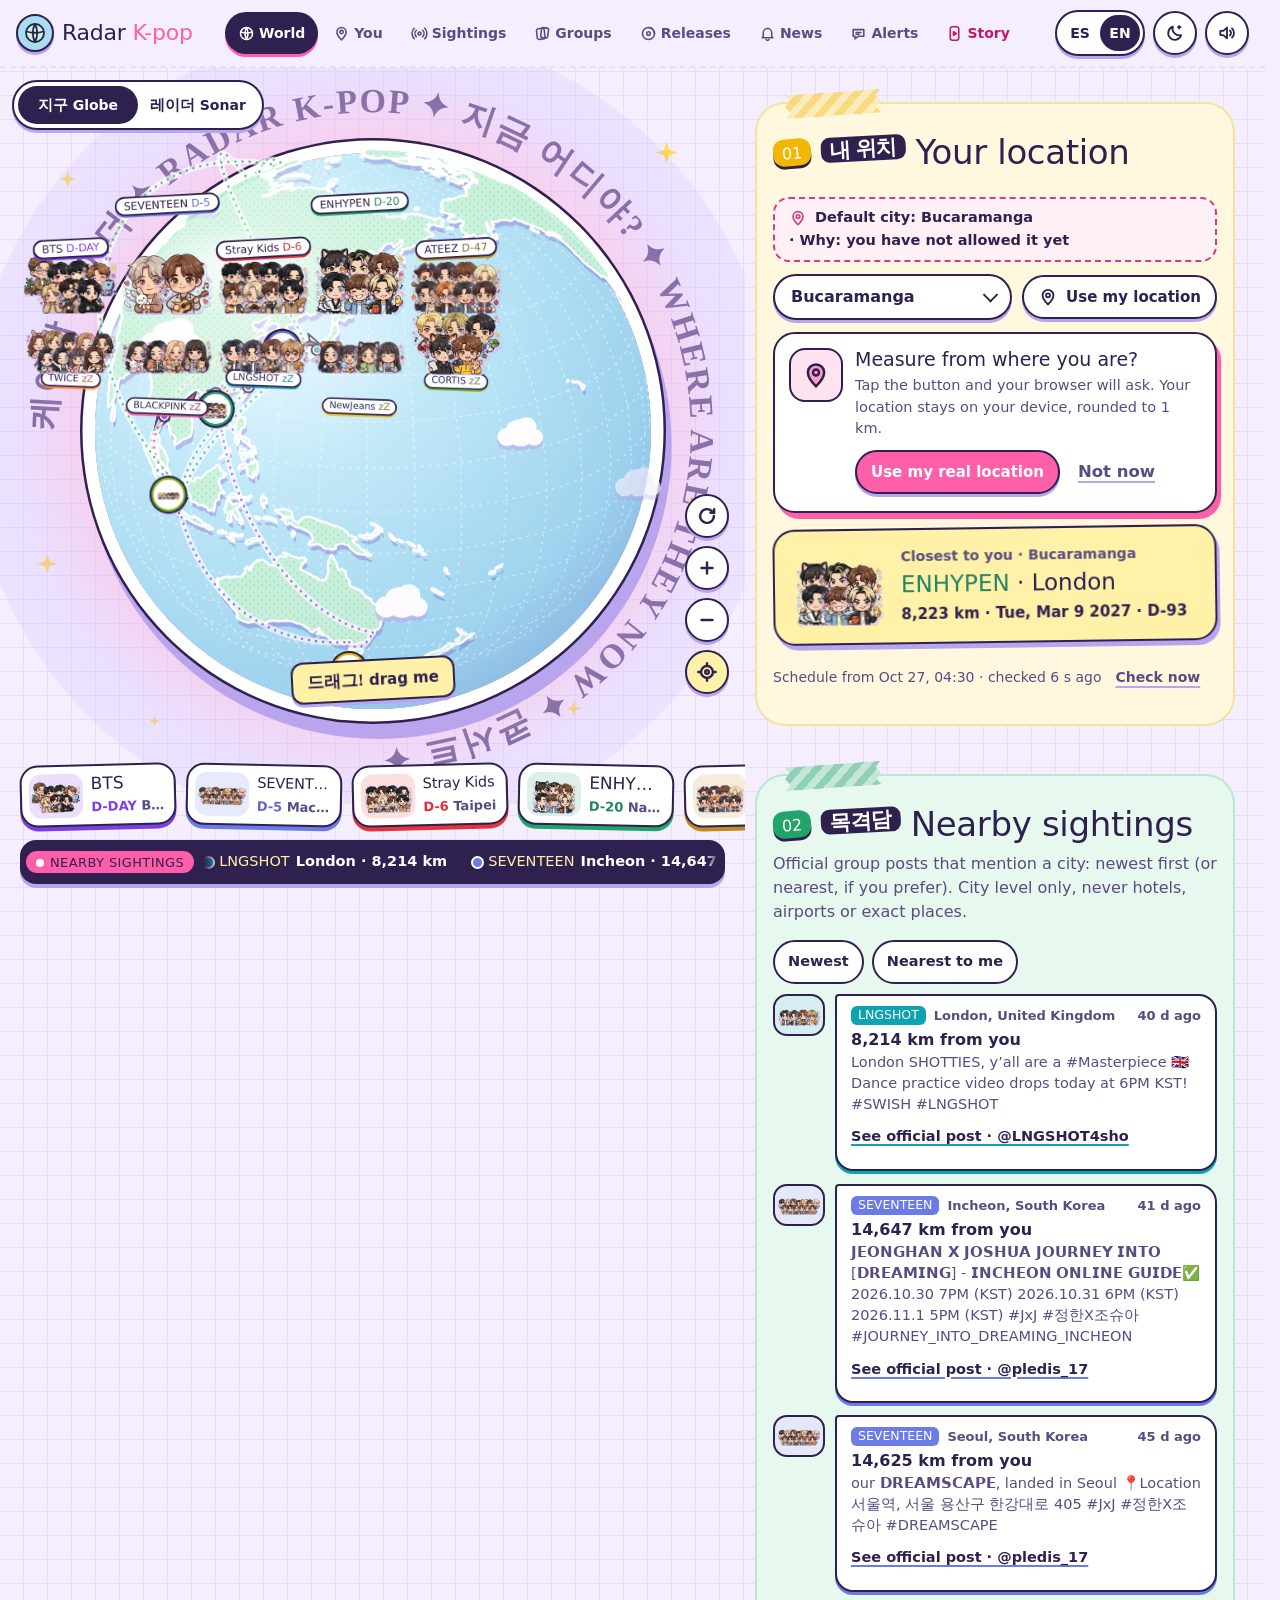
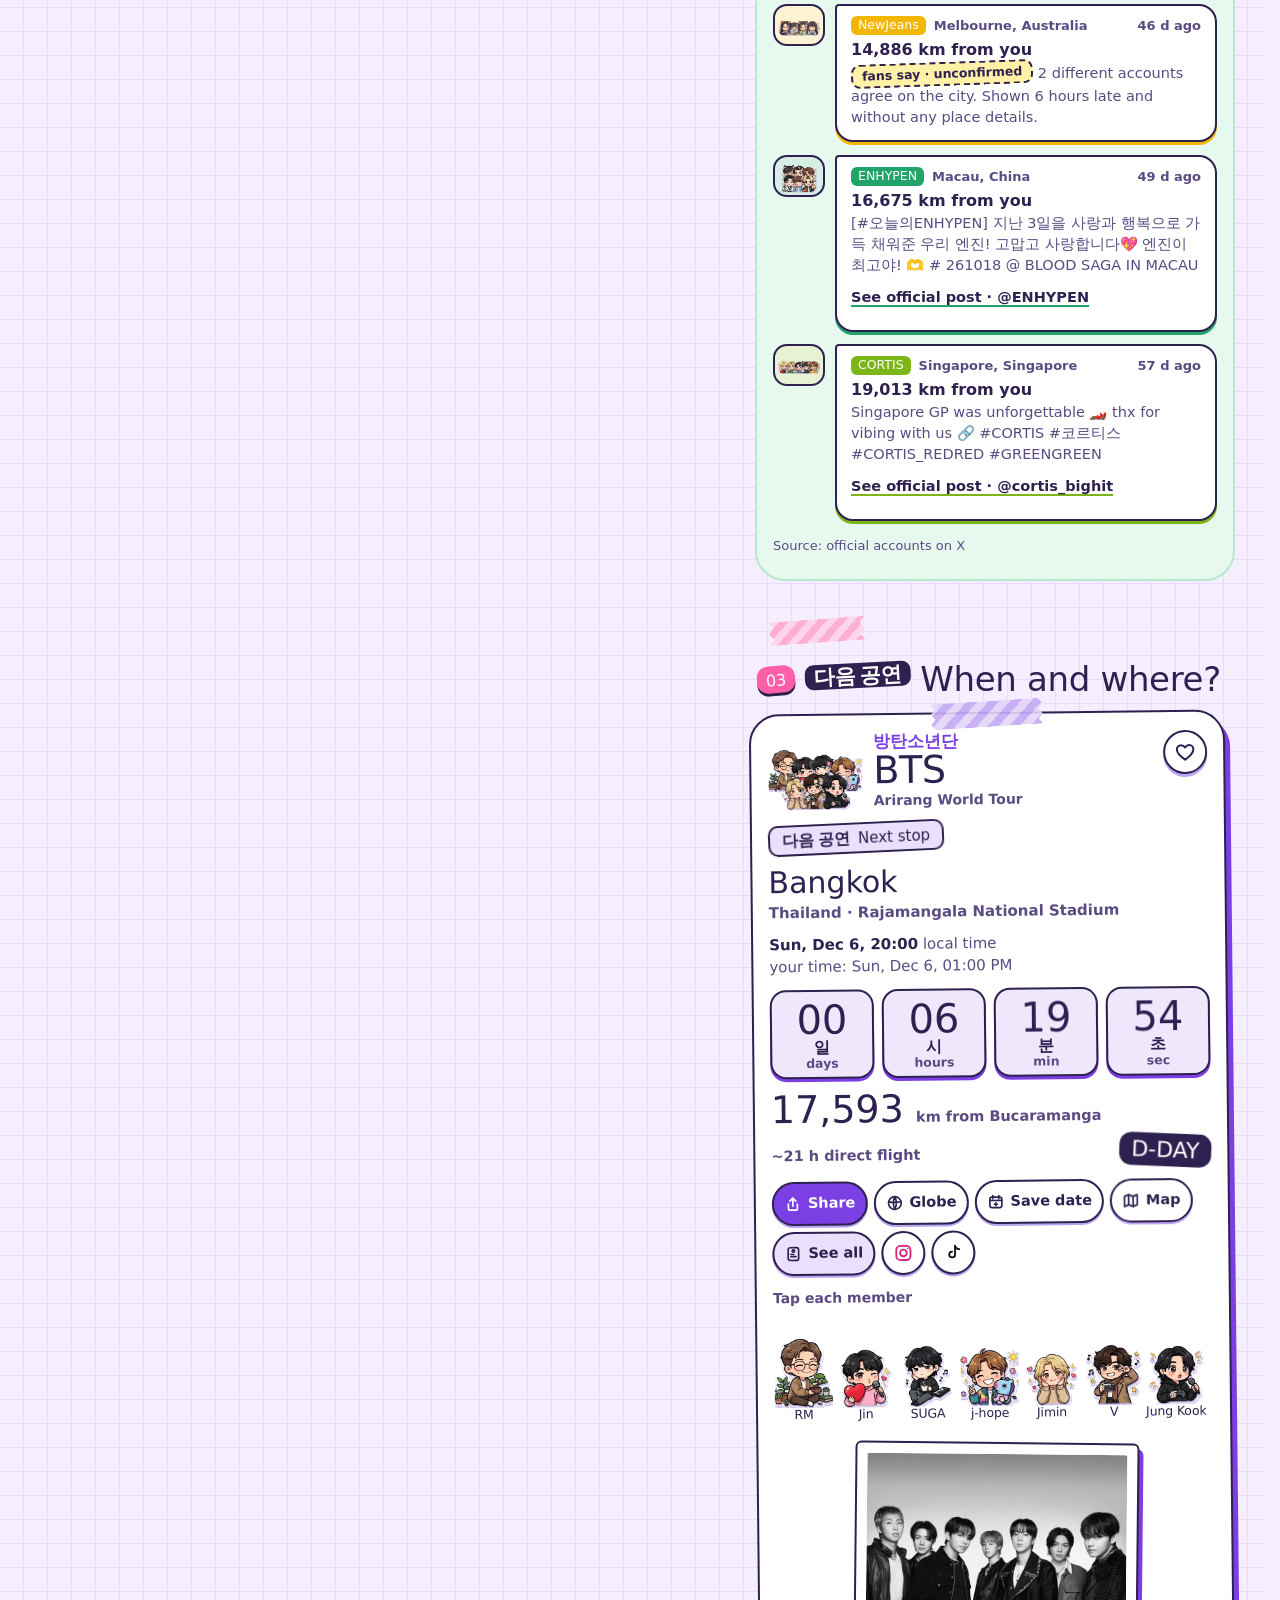
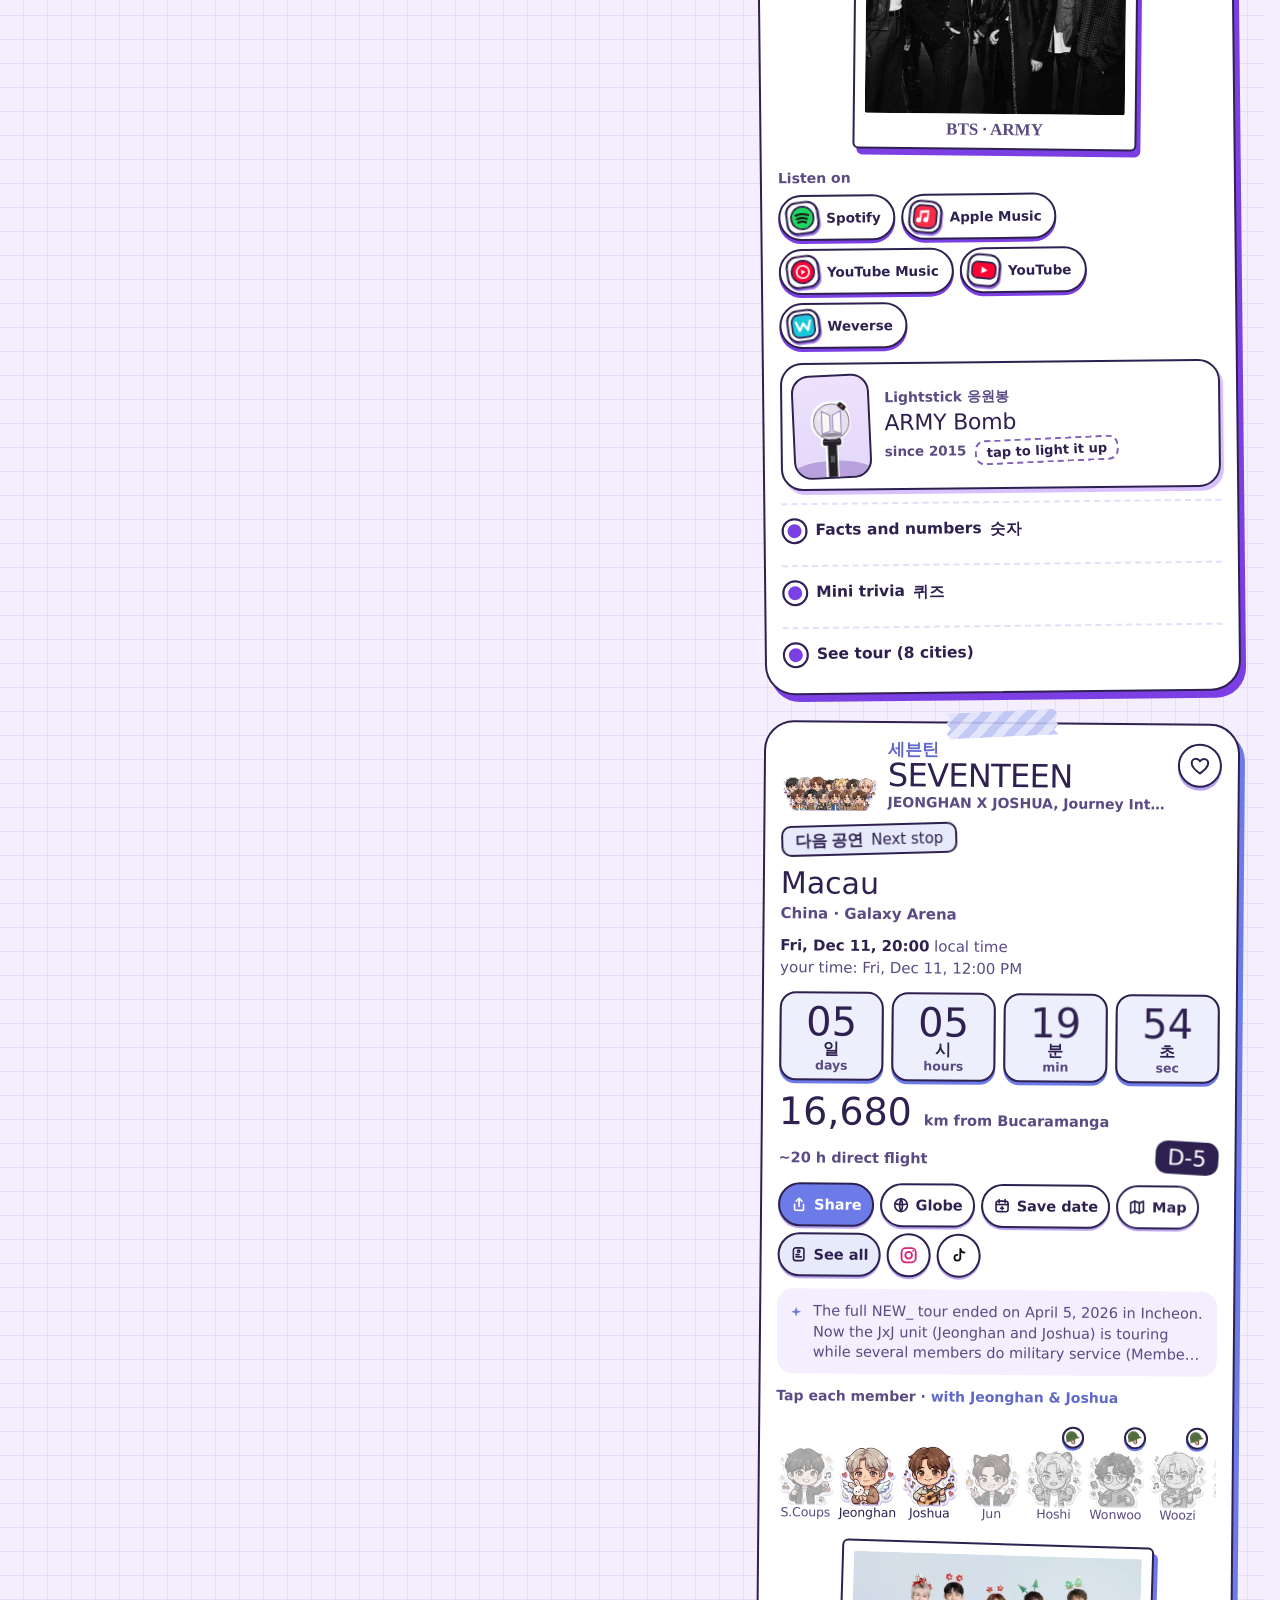
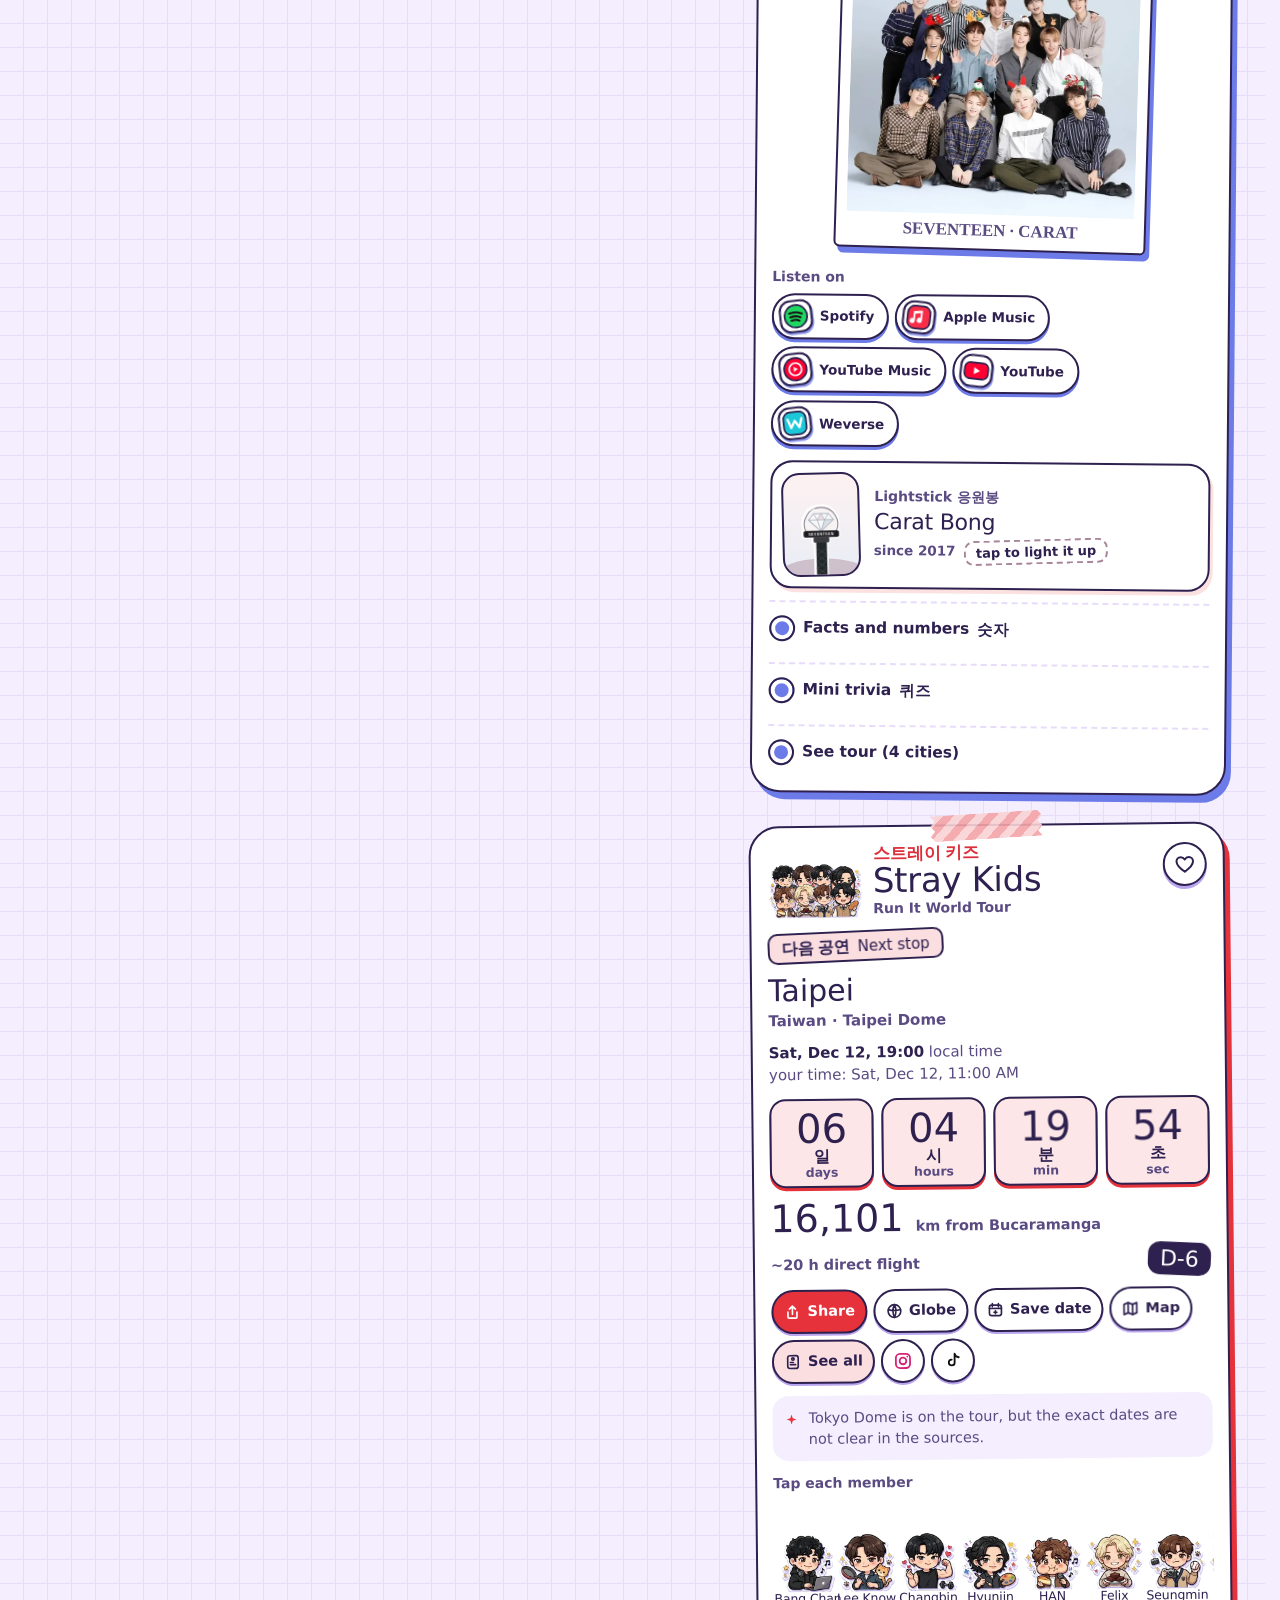
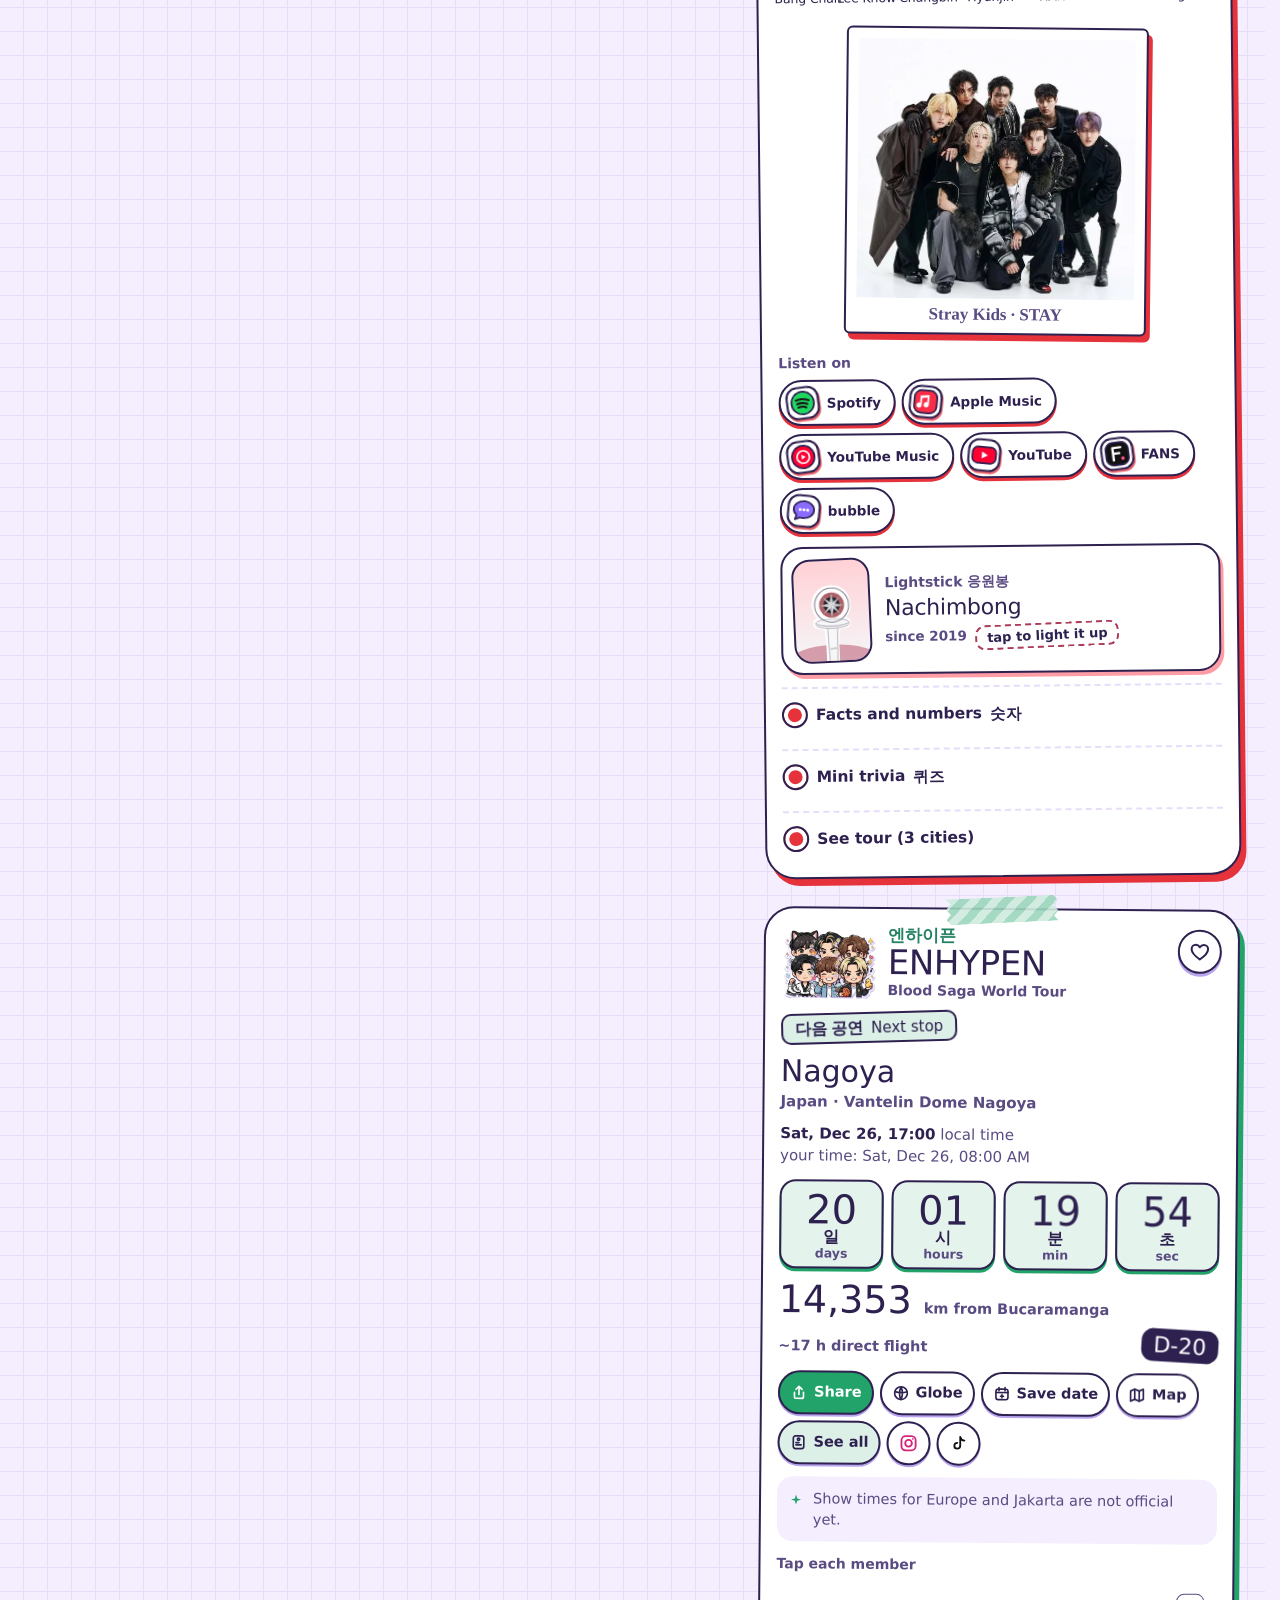
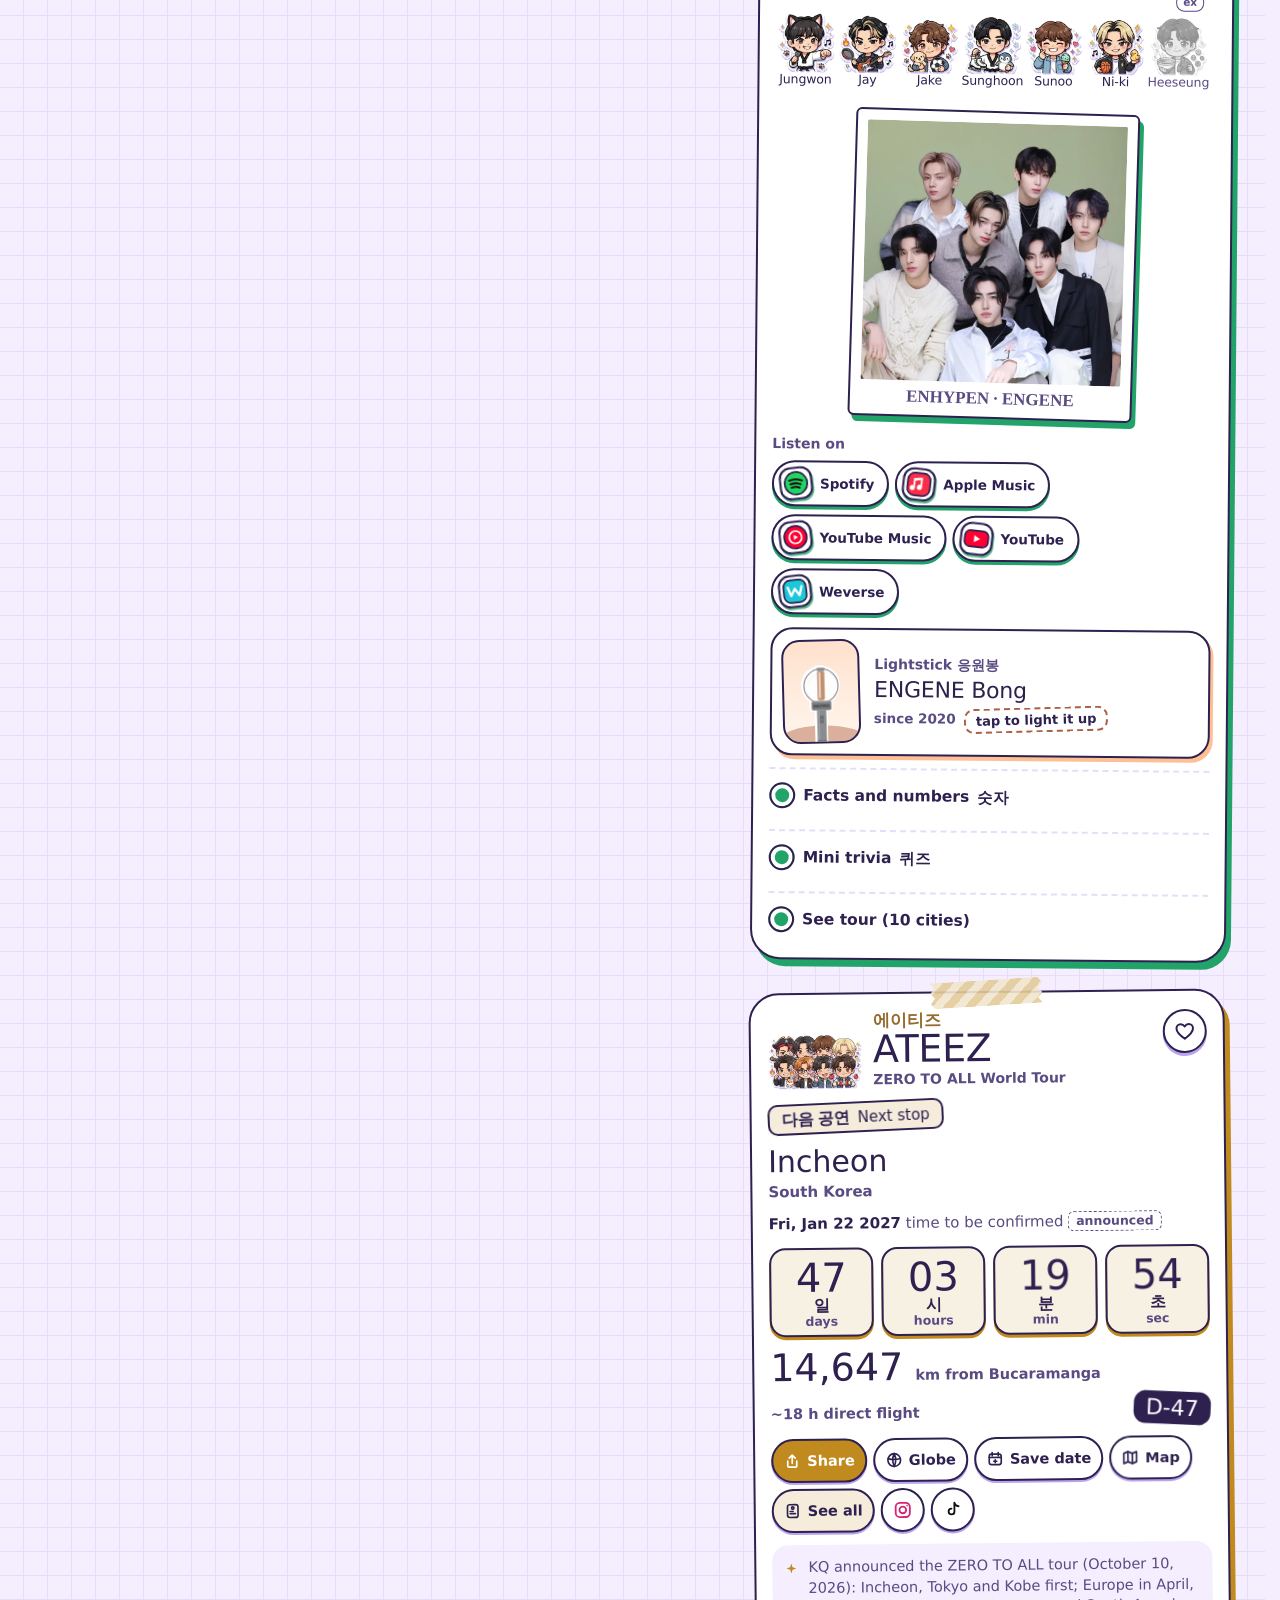
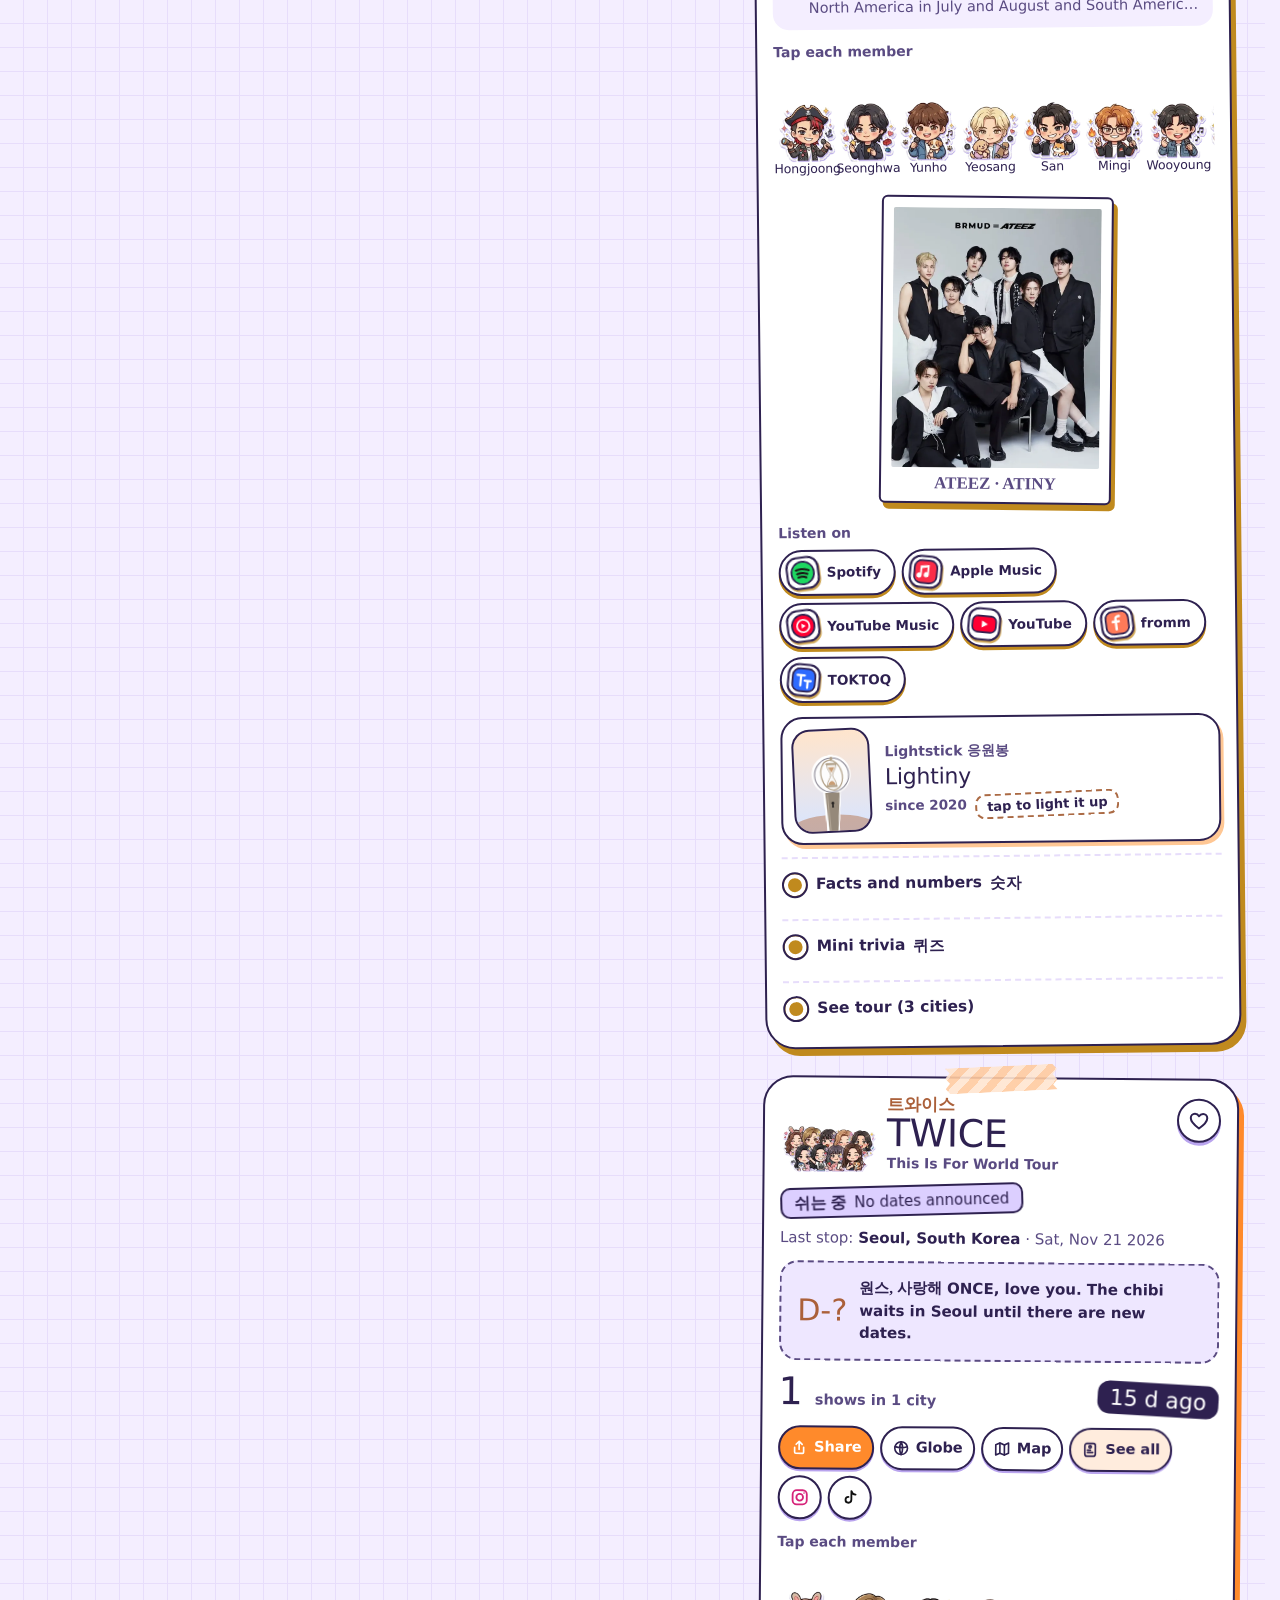
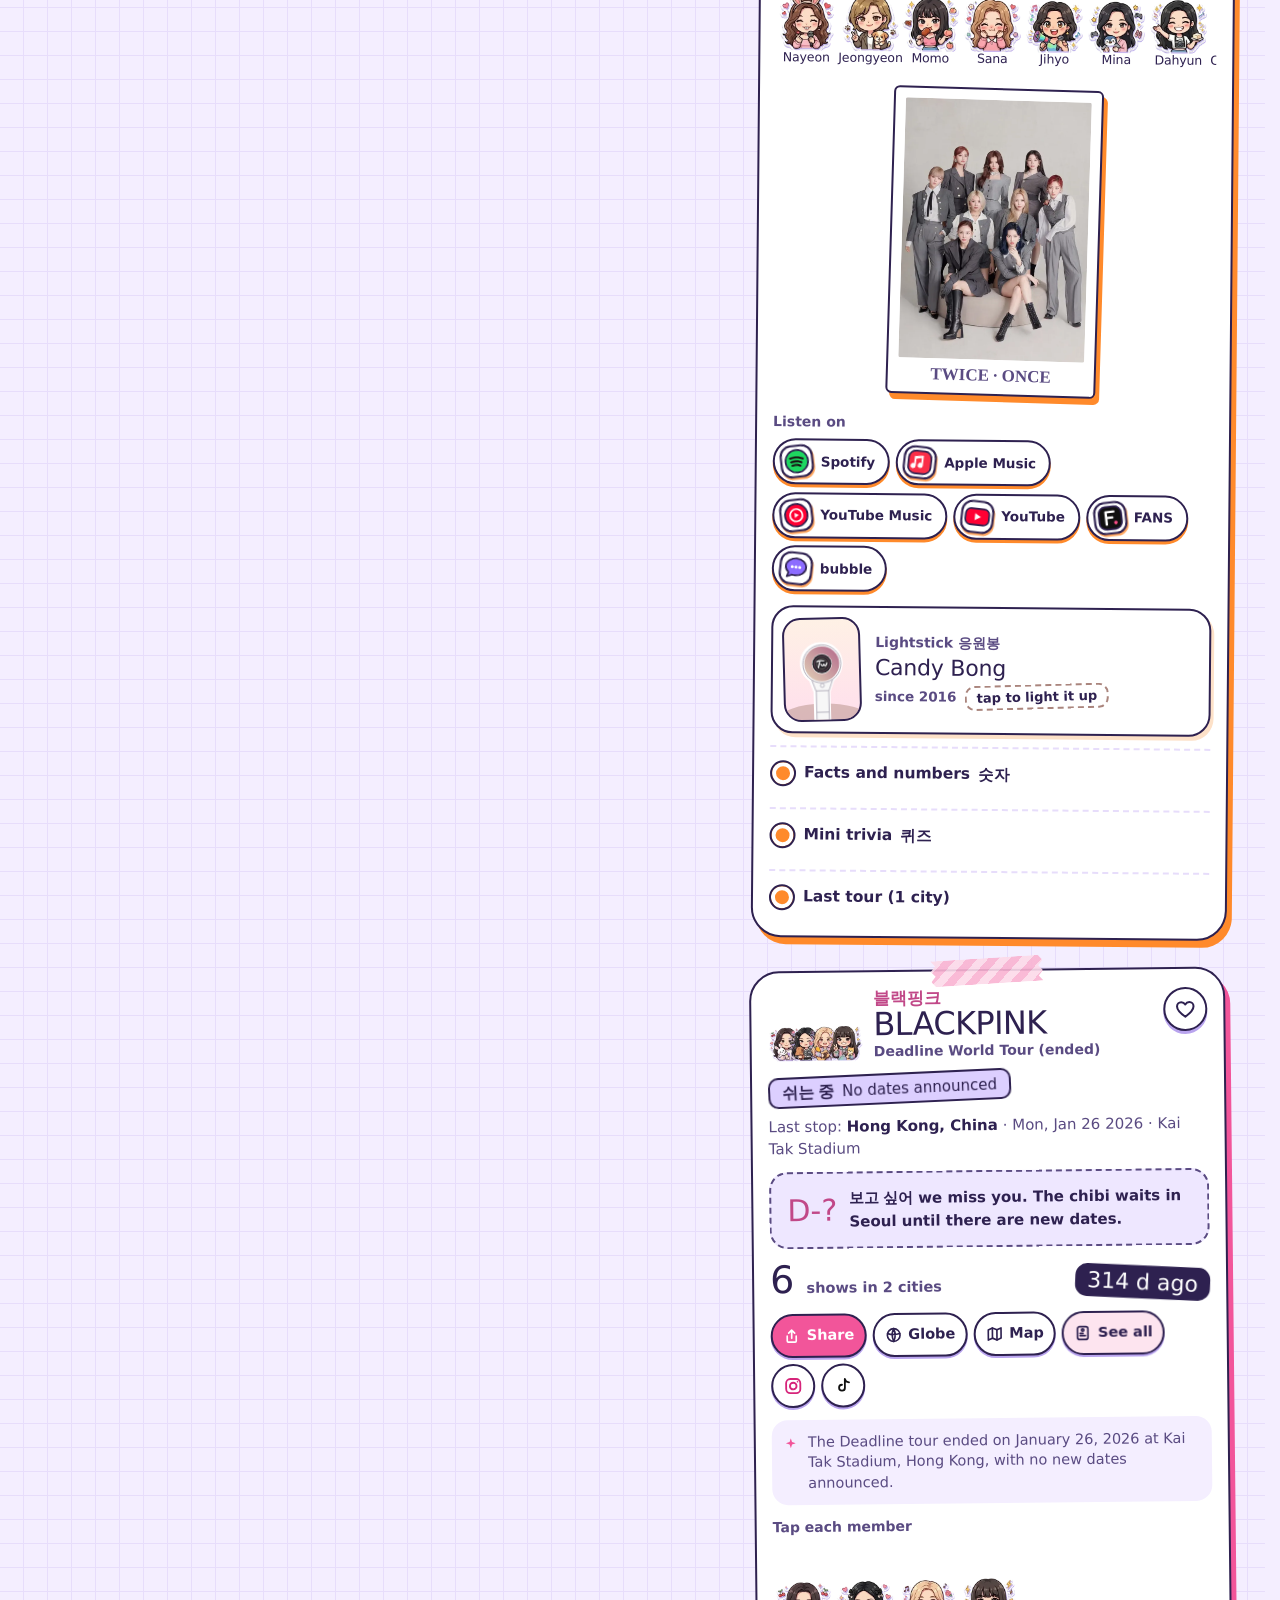
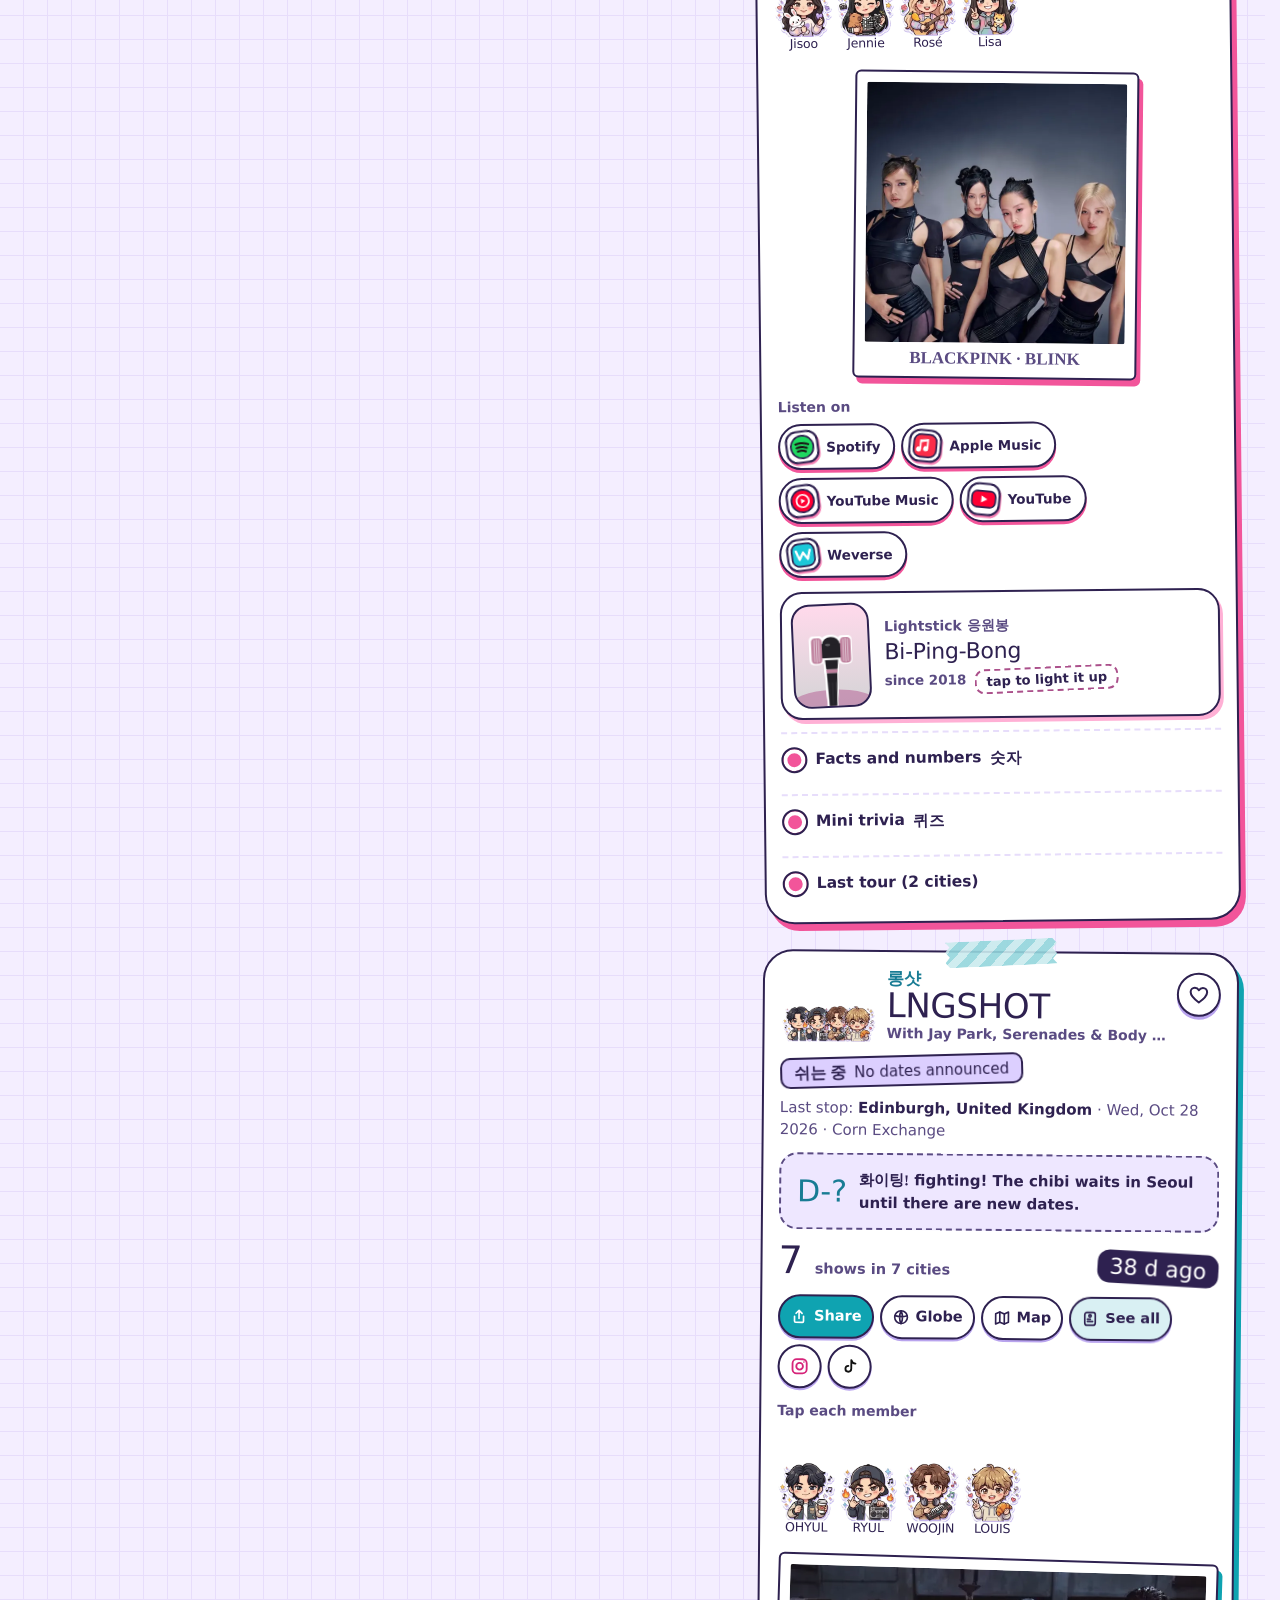
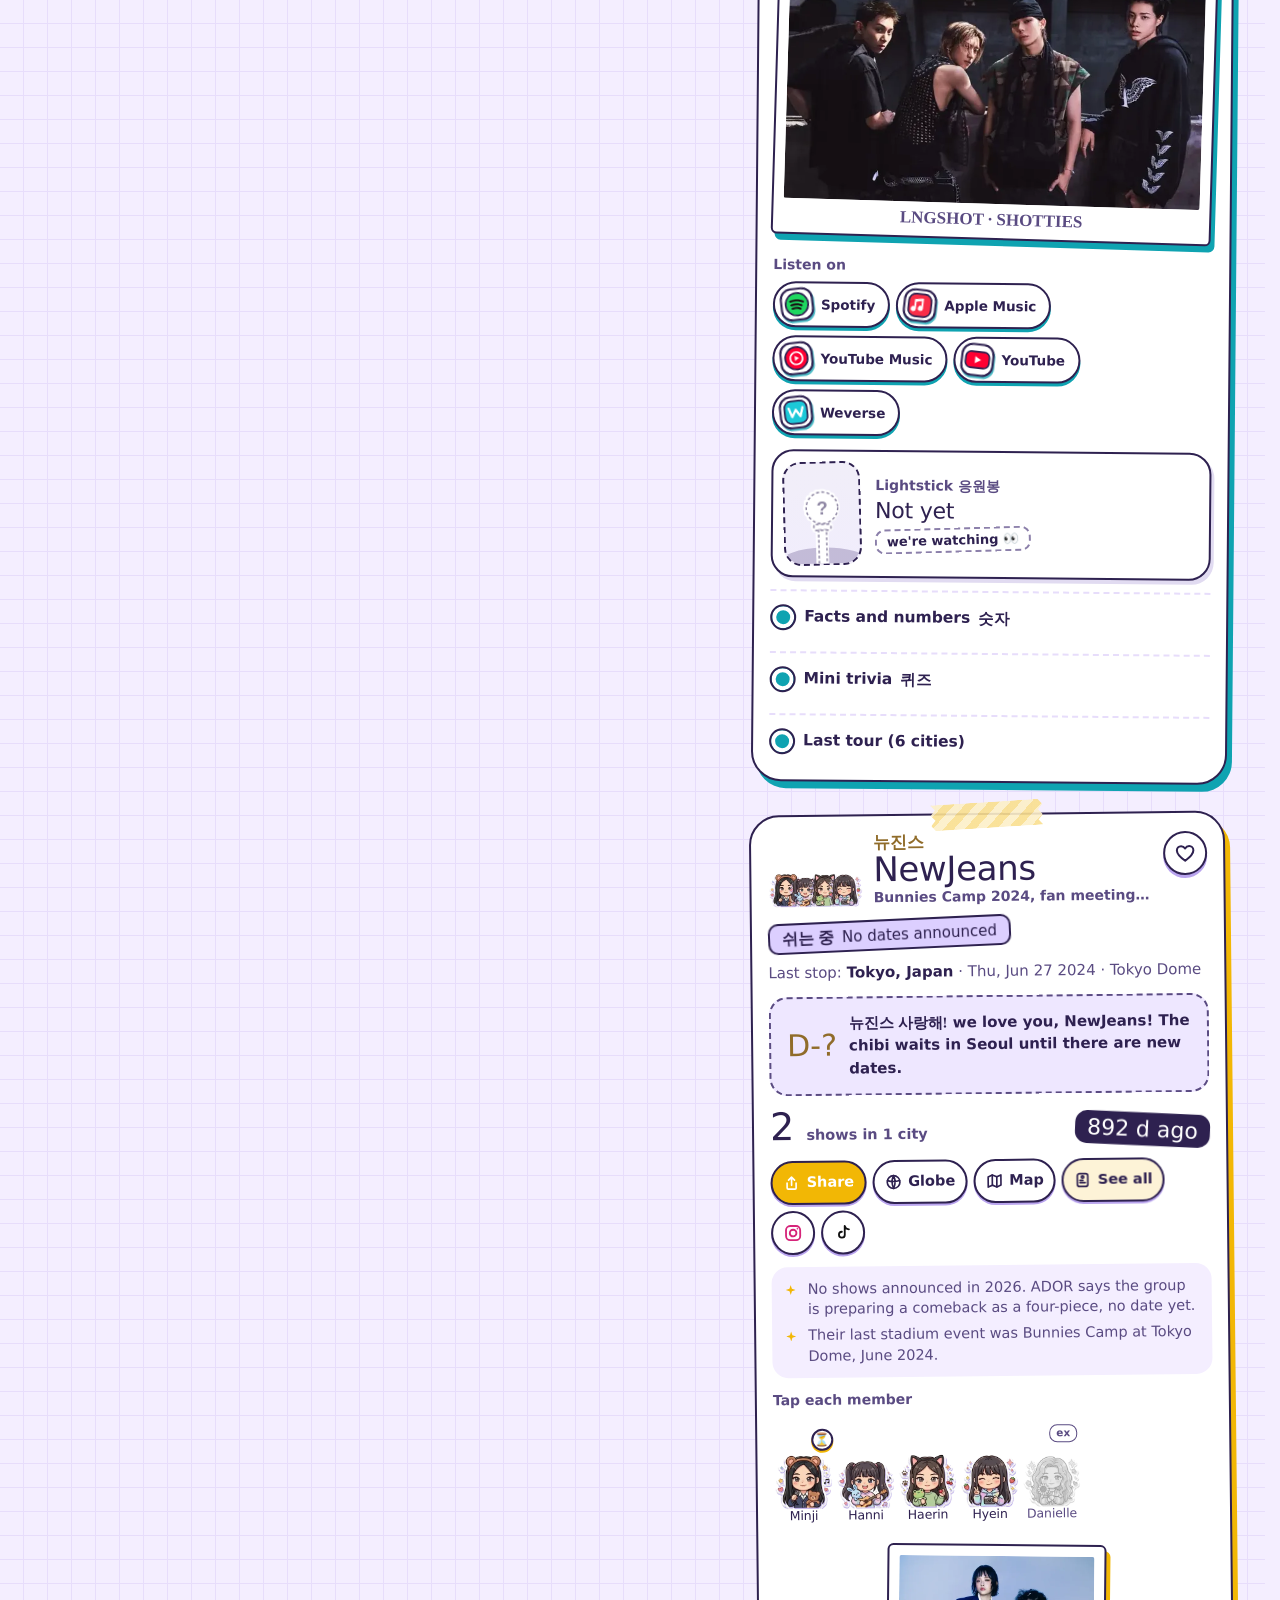
==== index.html @ 67f1160e "Actualiza radar y alertas" ====
<!doctype html>
<html lang="en">
<head>
<!-- Diseño y desarrollo: editorial-ui, skill de Cristian Pérez · https://cristianperez.me -->
<meta charset="utf-8">
<meta name="viewport" content="width=device-width, initial-scale=1, viewport-fit=cover">
<meta http-equiv="Content-Security-Policy" content="default-src 'self'; script-src 'self' 'sha256-S65XLWAW/XpffK4NfbsltsGXr0tgaXFGZvtXtzcPeas=' 'sha256-p/ank64rOnNugQRq8CtRspIbjinJKpZksq/N46PPoUk='; style-src 'self' 'unsafe-inline' https://fonts.googleapis.com; font-src https://fonts.gstatic.com; img-src 'self' data: blob: https:; connect-src 'self' https:; manifest-src 'self'; worker-src 'self' blob:; child-src blob:; frame-src https://www.youtube-nocookie.com https://www.tiktok.com https://open.spotify.com https://embed.music.apple.com; media-src 'self' https://audio-ssl.itunes.apple.com; object-src 'none'; base-uri 'self'; form-action 'self'">
<meta name="generator" content="editorial-ui · Cristian Pérez (https://cristianperez.me)">
<title>Radar K-pop · 케이팝 레이더</title>
<meta name="description" content="A tiny world where BTS, Stray Kids, TWICE, BLACKPINK, LNGSHOT, SEVENTEEN, ENHYPEN, NewJeans, CORTIS and ATEEZ stand as chibis on their next tour city, with a countdown and the distance to you.">
<meta name="theme-color" content="#F4EEFF">
<script>try{var t=localStorage.getItem('radar-theme');if(t==='dark'||(t!=='light'&&matchMedia('(prefers-color-scheme: dark)').matches)){document.documentElement.setAttribute('data-theme','dark');document.querySelector('meta[name=theme-color]').content='#1C1535'}}catch(e){}</script>
<meta name="color-scheme" content="light dark">
<meta property="og:title" content="Radar K-pop · 케이팝 레이더">
<meta property="og:description" content="Where is your group next? Spin the little world, see their next stop and count the days.">
<meta property="og:type" content="website">
<meta property="og:image" content="https://radar-kpop.vercel.app/assets/icons/og-2026.jpg">
<meta property="og:image:type" content="image/jpeg">
<meta property="og:image:width" content="1200">
<meta property="og:image:height" content="630">
<meta property="og:image:alt" content="Radar K-pop: the chibis of ten K-pop groups standing on a little globe">
<meta property="og:site_name" content="Radar K-pop">
<meta property="og:locale" content="en_US">
<link rel="canonical" href="https://radar-kpop.vercel.app/">
<meta property="og:url" content="https://radar-kpop.vercel.app/">
<meta name="twitter:card" content="summary_large_image">
<link rel="manifest" href="manifest.webmanifest">
<link rel="icon" href="assets/icons/favicon.svg" type="image/svg+xml">
<link rel="apple-touch-icon" href="assets/icons/apple-touch-icon.png">
<meta name="apple-mobile-web-app-capable" content="yes">
<meta name="apple-mobile-web-app-status-bar-style" content="default">
<meta name="apple-mobile-web-app-title" content="Radar K-pop">
<link rel="preconnect" href="https://fonts.googleapis.com">
<link rel="preconnect" href="https://fonts.gstatic.com" crossorigin>
<link rel="stylesheet" href="https://fonts.googleapis.com/css2?family=Baloo+2:wght@400;500;600;700;800&family=Gaegu:wght@400;700&family=Jua&display=swap">
<link rel="preload" href="assets/land-110m.json" as="fetch" crossorigin>
<link rel="stylesheet" href="assets/app.css?v=586a308453">
</head>
<body>
<a class="skip" href="#grupos" data-i18n="skip">Skip to the groups</a>

<header class="bar" id="bar">
  <div class="bar-top">
    <a class="logo" href="#mundo" aria-label="Radar K-pop, home" data-i18n-aria="homeAria">
      <span class="logo-dot" aria-hidden="true"><svg viewBox="0 0 24 24"><circle cx="12" cy="12" r="9"/><path d="M3.5 10.5 Q12 13 20.5 10.5 M12 3 Q7.5 12 12 21 M12 3 Q16.5 12 12 21"/></svg></span>
      <span class="logo-text">Radar <b>K-pop</b></span>
      <span class="logo-ko" lang="ko">케이팝 레이더</span>
    </a>
    <div class="bar-actions">
      <button class="btn-ico install" id="installBtn" type="button" aria-label="Install" data-i18n-aria="install" hidden>
        <svg viewBox="0 0 24 24" aria-hidden="true"><path d="M12 4v11m0 0-4.5-4.5M12 15l4.5-4.5M5 19h14"/></svg>
        <span data-i18n="install">Install</span>
      </button>
      <div class="lang" role="group" aria-label="Language" data-i18n-aria="langAria">
        <span class="lang-pill" aria-hidden="true"></span>
        <button type="button" data-lang="es" aria-pressed="false">ES</button>
        <button type="button" data-lang="en" aria-pressed="true">EN</button>
      </div>
      <button class="btn-ico theme" id="themeBtn" type="button" aria-pressed="false" aria-label="Concert mode" data-i18n-aria="themeDark">
        <svg class="ico-moon" viewBox="0 0 24 24" aria-hidden="true"><path d="M19.5 14.5A8 8 0 0 1 9.5 4.5a8 8 0 1 0 10 10z"/><path d="M17 3.5v3M15.5 5h3"/></svg>
        <svg class="ico-sun" viewBox="0 0 24 24" aria-hidden="true"><circle cx="12" cy="12" r="4"/><path d="M12 2.5v2.5M12 19v2.5M2.5 12H5M19 12h2.5M5.3 5.3l1.8 1.8M16.9 16.9l1.8 1.8M5.3 18.7l1.8-1.8M16.9 7.1l1.8-1.8"/></svg>
      </button>
      <button class="btn-ico mute" id="muteBtn" type="button" aria-pressed="false" aria-label="Mute sounds">
        <svg class="ico-on" viewBox="0 0 24 24" aria-hidden="true"><path d="M4 9.5h3.5L12 5.5v13l-4.5-4H4z"/><path d="M15.5 9a4 4 0 0 1 0 6M18 6.5a7.5 7.5 0 0 1 0 11"/></svg>
        <svg class="ico-off" viewBox="0 0 24 24" aria-hidden="true"><path d="M4 9.5h3.5L12 5.5v13l-4.5-4H4z"/><path d="M16 9.5l5 5m0-5-5 5"/></svg>
      </button>
    </div>
  </div>
  <nav class="topnav" id="topnav" aria-label="Sections" data-i18n-aria="navAria">
    <span class="tn-pill" aria-hidden="true"></span>
    <a href="#mundo" data-nav="mundo" aria-current="true"><svg viewBox="0 0 24 24" aria-hidden="true"><circle cx="12" cy="12" r="8.5"/><path d="M3.8 10 Q12 12.5 20.2 10 M12 3.5 Q8 12 12 20.5 M12 3.5 Q16 12 12 20.5"/></svg><span data-i18n="dockWorld">World</span></a>
    <a href="#cerca" data-nav="cerca"><svg viewBox="0 0 24 24" aria-hidden="true"><path d="M12 21s-6.5-6.2-6.5-11a6.5 6.5 0 0 1 13 0c0 4.8-6.5 11-6.5 11z"/><circle cx="12" cy="10" r="2.4"/></svg><span data-i18n="navCity">You</span></a>
    <a href="#avistamientos" data-nav="avistamientos"><svg viewBox="0 0 24 24" aria-hidden="true"><circle cx="12" cy="12" r="2.2"/><path d="M7.5 7.5a6.4 6.4 0 0 0 0 9M16.5 7.5a6.4 6.4 0 0 1 0 9M4.6 4.6a10.4 10.4 0 0 0 0 14.8M19.4 4.6a10.4 10.4 0 0 1 0 14.8"/></svg><span data-i18n="navSight">Sightings</span></a>
    <a href="#grupos" data-nav="grupos"><svg viewBox="0 0 24 24" aria-hidden="true"><rect x="4" y="5" width="11" height="15" rx="2.5" transform="rotate(-6 9.5 12.5)"/><rect x="10" y="4" width="10" height="14" rx="2.5" transform="rotate(8 15 11)"/></svg><span data-i18n="dockGroups">Groups</span></a>
    <a href="#estrenos" data-nav="estrenos"><svg viewBox="0 0 24 24" aria-hidden="true"><circle cx="12" cy="12" r="8.5"/><circle cx="12" cy="12" r="2.5"/><path d="M12 3.5a8.5 8.5 0 0 1 8.5 8.5"/></svg><span data-i18n="navMedia">Releases</span></a>
    <a href="#avisos" data-nav="avisos"><svg viewBox="0 0 24 24" aria-hidden="true"><path d="M6 16.5V11a6 6 0 0 1 12 0v5.5l1.5 1.5h-15z"/><path d="M10 20.5a2.2 2.2 0 0 0 4 0"/></svg><span data-i18n="dockFeed">News</span></a>
    <a href="#alertas" data-nav="alertas"><svg viewBox="0 0 24 24" aria-hidden="true"><path d="M4.5 6.5h15v9.5h-8l-4.5 3.5V16h-2.5z"/><path d="M8.5 10.5h7M8.5 13h4.5"/></svg><span data-i18n="dockAlerts">Alerts</span></a>
    <button type="button" data-video><svg viewBox="0 0 24 24" aria-hidden="true"><rect x="6" y="2.5" width="12" height="19" rx="3"/><path d="M10.5 9.5v5l4-2.5z"/></svg><span data-i18n="dockVideo">Story</span></button>
  </nav>
</header>

<main class="layout">
  <section class="stage-col" id="mundo" aria-label="World" data-i18n-aria="dockWorld">
    <div class="stage" id="stage">
      <div class="sky" aria-hidden="true">
        <i class="spark anim-twinkle" style="--x:8%;--y:14%;--s:16px;--d:3.1s"></i>
        <i class="spark anim-twinkle" style="--x:88%;--y:10%;--s:22px;--d:4.3s"></i>
        <i class="spark anim-twinkle" style="--x:92%;--y:58%;--s:12px;--d:2.7s"></i>
        <i class="spark anim-twinkle" style="--x:5%;--y:66%;--s:20px;--d:5.2s"></i>
        <i class="spark anim-twinkle" style="--x:20%;--y:88%;--s:11px;--d:3.7s"></i>
        <i class="spark anim-twinkle" style="--x:76%;--y:86%;--s:15px;--d:4.9s"></i>
        <i class="heart-f anim-float" style="--x:14%;--y:36%;--d:6.2s"></i>
        <i class="heart-f anim-float" style="--x:84%;--y:34%;--d:7.4s"></i>
      </div>
      <div class="ocean" id="ocean" aria-hidden="true"><i class="anim-sway"></i><i class="anim-sway b"></i></div>

      <div class="view-toggle" role="group" aria-label="View" data-i18n-aria="viewAria">
        <span class="vt-pill" aria-hidden="true"></span>
        <button type="button" data-view="globe" aria-pressed="true"><span lang="ko">지구</span> <span data-i18n="globe">Globe</span></button>
        <button type="button" data-view="sonar" aria-pressed="false"><span lang="ko">레이더</span> <span data-i18n="sonar">Sonar</span></button>
      </div>

      <div class="globe-view" id="globeView">
        <div class="ring anim-spin" aria-hidden="true">
          <svg viewBox="0 0 200 200"><defs><path id="ringPath" d="M100 100 m-88 0 a88 88 0 1 1 176 0 a88 88 0 1 1 -176 0"/></defs>
          <text><textPath href="#ringPath">케이팝 레이더 ✦ RADAR K-POP ✦ 지금 어디야? ✦ WHERE ARE THEY NOW ✦ 콘서트 ✦</textPath></text></svg>
        </div>
        <canvas id="globe" role="img" aria-label="Globe with each group's next stop" data-i18n-aria="globeAria"></canvas>
        <div class="pins" id="pins"></div>
        <div class="zoom-ctrl" role="group" aria-label="Zoom">
          <button type="button" class="z-btn" data-spin aria-pressed="true"><svg viewBox="0 0 24 24" aria-hidden="true"><path d="M19.5 12a7.5 7.5 0 1 1-2.2-5.3"/><path d="M19.8 4.5v4h-4"/></svg><span class="sr" data-i18n="autoSpin">Auto-rotate</span></button>
          <button type="button" class="z-btn" data-zoom="in"><svg viewBox="0 0 24 24" aria-hidden="true"><path d="M12 6v12M6 12h12"/></svg><span class="sr" data-i18n="zoomIn">Zoom in</span></button>
          <button type="button" class="z-btn" data-zoom="out"><svg viewBox="0 0 24 24" aria-hidden="true"><path d="M6 12h12"/></svg><span class="sr" data-i18n="zoomOut">Zoom out</span></button>
          <button type="button" class="z-btn" data-center-me><svg viewBox="0 0 24 24" aria-hidden="true"><circle cx="12" cy="12" r="6.5"/><circle cx="12" cy="12" r="2"/><path d="M12 2.5v3M12 18.5v3M2.5 12h3M18.5 12h3"/></svg><span class="sr" data-i18n="centerMe">Center on me</span></button>
        </div>
        <p class="drag-hint" id="dragHint" aria-hidden="true"><span lang="ko">드래그!</span> <span data-i18n="dragHint">drag me</span></p>
      </div>

      <div class="sonar-view" id="sonarView" hidden>
        <div class="sonar" id="sonar">
          <div class="sonar-plate" id="sonarPlate"></div>
          <div class="sonar-sweep anim-sweep" aria-hidden="true"></div>
          <svg class="sonar-line" id="sonarLine" aria-hidden="true"></svg>
          <div class="sonar-me" id="sonarMe"><span data-i18n="you">You</span></div>
          <div class="sonar-blips" id="sonarBlips"></div>
        </div>
        <p class="sonar-note" data-i18n="sonarNote">Square-root distance scale: nearby stops look more spread out.</p>
      </div>

      <button type="button" class="sight-bubble" id="sightBubble" hidden></button>
      <div class="focus" id="focus" hidden></div>
    </div>

    <div class="rail" id="rail" role="group" aria-label="Groups" data-i18n-aria="dockGroups"></div>
    <a class="ticker" href="#avistamientos" aria-label="Nearby sightings" data-i18n-aria="sightTitle">
      <span class="ticker-k"><span class="ticker-dot" aria-hidden="true"></span><span id="tickerK" data-i18n="tickerK">NEARBY SIGHTINGS</span></span>
      <span class="ticker-vp" tabindex="0" role="region" aria-labelledby="tickerK"><span class="ticker-track anim-ticker" id="tickerTrack"></span></span>
    </a>
  </section>

  <div class="content-col">
    <section class="sec sec-near" id="cerca" aria-labelledby="nearTitle">
      <div class="near-head">
        <h2 class="sec-title" id="nearTitle"><span class="sec-n" aria-hidden="true">01</span><span class="ko" lang="ko">내 위치</span> <span data-i18n="myCity">Your location</span></h2>
        <p class="loc-chip" id="locChip" aria-live="polite"></p>
        <div class="near-ctrls">
          <label class="select-sticker">
            <span class="sr" data-i18n="myCity">Your location</span>
            <select id="origin"></select>
          </label>
          <button class="btn small" id="geoBtn" type="button">
            <svg viewBox="0 0 24 24" aria-hidden="true"><path d="M12 21s-6.5-6.2-6.5-11a6.5 6.5 0 0 1 13 0c0 4.8-6.5 11-6.5 11z"/><circle cx="12" cy="10" r="2.4"/></svg>
            <span data-i18n="useLocation">Use my location</span>
          </button>
        </div>
      </div>
      <div class="loc-ask" id="locAsk" hidden></div>
      <div class="near-card" id="nearCard"></div>
      <p class="meta" aria-live="polite"><span id="meta">Loading the schedule</span> <button class="link-btn" id="refresh" type="button" data-i18n="checkNow">Check now</button></p>
    </section>

    <section class="sec sec-sights" id="avistamientos" aria-labelledby="sightTitle">
      <h2 class="sec-title" id="sightTitle"><span class="sec-n" aria-hidden="true">02</span><span class="ko" lang="ko">목격담</span> <span data-i18n="sightTitle">Nearby sightings</span></h2>
      <p class="sub-lead" data-i18n="sightLead">Official group posts that mention a city: newest first (or nearest, if you prefer). City level only, never hotels, airports or exact places.</p>
      <p class="sample-tag" id="sightSample" hidden><span data-i18n="sightSample">Sample data: not connected to the official accounts yet.</span></p>
      <div class="chips sight-sort" id="sightSort" role="group" aria-label="Order" data-i18n-aria="sortAria"></div>
      <ol class="bubbles" id="sightList"></ol>
      <p class="sight-src" data-i18n="sightSource">Source: official accounts on X</p>
    </section>

    <section class="sec sec-groups" id="grupos" aria-labelledby="groupsTitle">
      <h2 class="sec-title" id="groupsTitle"><span class="sec-n" aria-hidden="true">03</span><span class="ko" lang="ko">다음 공연</span> <span data-i18n="groupsTitle">When and where?</span></h2>
      <div class="g-pick" id="gPick" role="tablist" aria-label="Groups" data-i18n-aria="groupsPick"></div>
      <div class="cards" id="cards"></div>
      <p class="swipe-hint" data-i18n="swipeHint">Swipe to see the other groups</p>
    </section>

    <section class="sec sec-media" id="estrenos" aria-labelledby="mediaTitle">
      <h2 class="sec-title" id="mediaTitle"><span class="sec-n" aria-hidden="true">04</span><span class="ko" lang="ko">신곡</span> <span data-i18n="mediaTitle">Releases and videos</span></h2>
      <p class="sub-lead" data-i18n="mediaLead">Music first: songs, albums and MVs. Vlogs, teasers and shorts are under Videos.</p>
      <div class="media-filter chips" id="mediaFilter" role="group" aria-label="Filter" data-i18n-aria="filterAria"></div>
      <ul class="media" id="media"></ul>
      <p class="sight-src" id="mediaSrc"></p>
    </section>

    <section class="sec sec-feed" id="avisos" aria-labelledby="feedTitle">
      <h2 class="sec-title" id="feedTitle"><span class="sec-n" aria-hidden="true">05</span><span class="ko" lang="ko">새 소식</span> <span data-i18n="feedTitle">Latest alerts</span></h2>
      <ol class="bubbles" id="feed"></ol>
      <button class="btn ghost small" id="testParty" type="button">
        <svg viewBox="0 0 24 24" aria-hidden="true"><path d="M12 3l2.2 5.6L20 9.3l-4.5 3.9 1.4 5.8L12 16l-4.9 3 1.4-5.8L4 9.3l5.8-.7z"/></svg>
        <span data-i18n="testParty">Try the celebration</span>
      </button>
    </section>

    <section class="sec sec-subscribe" id="alertas" aria-labelledby="subTitle">
      <h2 class="sec-title" id="subTitle"><span class="sec-n" aria-hidden="true">06</span><span class="ko" lang="ko">알림 받기</span> <span data-i18n="subTitle">Get alerts</span></h2>
      <p class="sub-lead" data-i18n="subLead">Pick your groups and what you want to know. Free, no account, and no phone number or email.</p>
      <form class="sub-form" id="subForm" novalidate>
        <div class="tabs" role="tablist" aria-label="Channel" data-i18n-aria="channelAria">
          <span class="tab-pill" aria-hidden="true"></span>
          <button type="button" role="tab" data-ch="ntfy" aria-selected="true"><span data-i18n="pushTab">Phone</span> <small>ntfy</small></button>
          <button type="button" role="tab" data-ch="discord" aria-selected="false">Discord</button>
        </div>
        <fieldset class="field">
          <legend><span class="step-n" aria-hidden="true">1</span><span data-i18n="fGroups">Your groups</span></legend>
          <div class="chips" id="fGroups"></div>
        </fieldset>
        <div class="ntfy-only" data-for="ntfy">
          <fieldset class="field">
            <legend><span class="step-n" aria-hidden="true">2</span><span data-i18n="fTypes">What should we tell you about</span></legend>
            <div class="chips" id="fTypes"></div>
            <div class="sub-extra">
              <label class="check"><input type="checkbox" id="fCountryOn"> <span data-i18n="fCountry">New dates from any group in</span></label>
              <label class="select-sticker small"><span class="sr" data-i18n="fCountryAria">Country</span><select id="fCountry"></select></label>
            </div>
            <label class="check"><input type="checkbox" id="fWeekly"> <span data-i18n="fWeekly">The Monday recap: shows, releases and birthdays of the week</span></label>
          </fieldset>
          <div class="field">
            <p class="legend"><span class="step-n" aria-hidden="true">3</span><span data-i18n="ntfyInstall">Install ntfy, the app that gets the alerts</span></p>
            <div class="stores">
              <a class="store" href="https://apps.apple.com/app/ntfy/id1625396347" target="_blank" rel="noopener noreferrer"><svg viewBox="0 0 24 24" aria-hidden="true"><path d="M16.4 12.6c0-2.3 1.9-3.4 2-3.5-1.1-1.6-2.8-1.8-3.4-1.8-1.4-.1-2.8.9-3.5.9s-1.8-.8-3-.8C6.9 7.4 5.4 8.3 4.6 9.8c-1.7 2.9-.4 7.2 1.2 9.5.8 1.1 1.7 2.4 2.9 2.4 1.2 0 1.6-.8 3-.8s1.8.8 3 .7c1.3 0 2.1-1.1 2.8-2.3.9-1.3 1.3-2.6 1.3-2.7 0 0-2.4-.9-2.4-4zM14.1 5.8c.6-.8 1.1-1.8 1-2.8-.9 0-2 .6-2.7 1.4-.6.7-1.1 1.7-1 2.7 1 .1 2-.5 2.7-1.3z"/></svg><span><small data-i18n="storeIos">Download on the</small> App Store</span></a>
              <a class="store" href="https://play.google.com/store/apps/details?id=io.heckel.ntfy" target="_blank" rel="noopener noreferrer"><svg viewBox="0 0 24 24" aria-hidden="true"><path d="M4.2 2.6 13.6 12l-9.4 9.4c-.4-.2-.7-.7-.7-1.3V3.9c0-.6.3-1.1.7-1.3zm10.6 8.2 2.6-2.6 3.2 1.8c.9.5.9 1.8 0 2.3l-3.2 1.8-2.6-2.6zm-.9-.9L5.6 1.6l9.9 5.7-1.6 2.6zm0 4.2 1.6 2.6-9.9 5.7 8.3-8.3z"/></svg><span><small data-i18n="storeAndroid">Get it on</small> Google Play</span></a>
            </div>
            <p class="hint" data-i18n="ntfyWhy">It is free and asks for no account, number or email. Notifications arrive even when the site is closed.</p>
          </div>
          <div class="field">
            <p class="legend"><span class="step-n" aria-hidden="true">4</span><span data-i18n="ntfySubTitle">Subscribe to your topics</span></p>
            <div id="ntfyList" aria-live="polite"></div>
          </div>
        </div>
        <div class="dc-only" data-for="discord" hidden><div id="dcBox"></div></div>
        <div class="preview" aria-live="polite">
          <p class="preview-k" data-i18n="preview">This is how it arrives</p>
          <div class="preview-bubble" id="preview"></div>
        </div>
        <p class="privacy"><span data-i18n="privacy">We keep nothing of yours: your choices stay in this browser and the subscription lives in your app.</span> <a href="#privacidad" data-open-privacy data-i18n="privacyLink">How we use your data</a> · <button class="link-btn" type="button" id="subDelete" data-i18n="subDelete">Delete my choices</button></p>
      </form>
    </section>

    <footer class="foot">
      <div class="foot-card">
        <div class="moon-scene" aria-hidden="true">
          <div class="moon-chibis" id="moonChibis"></div>
          <div class="moon"></div>
          <span class="zzz anim-zzz">z</span><span class="zzz anim-zzz z2">z</span><span class="zzz anim-zzz z3">Z</span>
        </div>
        <p class="bye"><span class="ko" lang="ko">다음에 또 봐요</span> <span data-i18n="bye">See you at the next stop</span></p>
        <p class="foot-lead" data-i18n="footLead">The robot checks tours, releases, notices and socials every 15 minutes. Just come back whenever you like.</p>
      </div>
      <div class="folds">
        <details class="fold">
          <summary><span class="fold-i" aria-hidden="true">💡</span><span data-i18n="howTitle">How it works</span></summary>
          <p data-i18n="disclaimer1">This shows each group's official, public schedule. It does not track anyone in real time: the chibi stands on the next confirmed date, not where they are right now.</p>
          <p data-i18n="disclaimer2">Times are approximate (8 pm local time when the source has none) and so are venue coordinates. Dates marked as announced come from a single announcement and may change.</p>
        </details>
        <details class="fold" id="novedades">
          <summary><span class="fold-i" aria-hidden="true">✨</span><span data-i18n="changesTitle">What's new</span></summary>
          <ol class="changes" id="changes"></ol>
        </details>
        <details class="fold" id="privacidad">
            <summary><span class="fold-i" aria-hidden="true">🔒</span><span data-i18n="privacyTitle">Privacy</span></summary>
          <p data-i18n="privacy1">The radar has no accounts, no tracking cookies and no analytics. Your browser (localStorage) keeps your city, your language, whether you muted sounds, your favorite groups and your bias, which alerts you already saw and what you picked in "Get alerts" (groups, types and country). None of it leaves your device.</p>
          <p data-i18n="privacy2">When you open it, the radar asks your browser for your location. If you allow it, the position is rounded (about 1 km) and stored only on your device to measure distances; if not, we use Bucaramanga or the city you choose. Your location never leaves your device.</p>
          <p data-i18n="privacy3">Fonts load from Google Fonts. Release covers come from Apple Music and YouTube, and the city map (only if you open it) from OpenFreeMap. Each of those services sees your IP address, like on any site that uses them. To erase everything, use "Delete my data" or clear this site's data in your browser.</p>
          <p data-i18n="privacy4">Data controller: Cristian Pérez (cristianperez.me). Alerts arrive through ntfy (ntfy.sh) or Discord: the radar posts to public topics and channels and you choose which to subscribe to from your app, so the radar never knows your number, email or location. You can delete your choices with "Delete my choices", unsubscribe in the app anytime, or write to crisperezm879@gmail.com.</p>
          <p class="privacy-mail"><a href="mailto:crisperezm879@gmail.com?subject=Radar%20K-pop">crisperezm879@gmail.com</a></p>
        </details>
        <details class="fold">
          <summary><span class="fold-i" aria-hidden="true">📚</span><span data-i18n="sources">Sources</span><span class="fold-n" id="srcN"></span></summary>
          <ul class="sources" id="sources"></ul>
        </details>
      </div>
      <p class="foot-row"><span>Radar K-pop · <span id="footYear">2026</span></span> <span class="credit"><span data-i18n="credit">Made with fan love by</span> <a href="https://cristianperez.me" target="_blank" rel="noopener noreferrer">Cristian Pérez</a><span id="zw"></span></span></p>
    </footer>
  </div>
</main>

<div class="player" id="player" hidden>
  <div class="pl-card" role="dialog" aria-modal="true" aria-labelledby="plTitle">
    <header class="pl-head"><img class="pl-cover" id="plCover" alt=""><div class="pl-id"><p class="pl-g" id="plGroup"></p><h2 id="plTitle"></h2><p class="pl-k" id="plKind"></p></div>
      <button class="gp-x" type="button" data-pl-close aria-label="Close" data-i18n-aria="close"><svg viewBox="0 0 24 24" aria-hidden="true"><path d="M6 6l12 12M18 6 6 18"/></svg></button></header>
    <div id="plSwitch"></div>
    <div class="pl-frame" id="plFrame"></div>
  </div>
</div>
<div class="party ios-sheet" id="iosSheet" hidden>
  <div class="party-card" role="dialog" aria-modal="true" aria-labelledby="iosTitle">
    <p class="p-ko" lang="ko">홈 화면에 추가</p>
    <h2 id="iosTitle" data-i18n="iosTitle">Install it on your iPhone</h2>
    <ol class="ios-steps">
      <li><span class="ios-ico" aria-hidden="true"><svg viewBox="0 0 24 24"><path d="M12 3v12M7.5 7.5 12 3l4.5 4.5M6 11H5v10h14V11h-1"/></svg></span><span data-i18n="ios1">Tap Safari's Share button.</span></li>
      <li><span class="ios-ico" aria-hidden="true"><svg viewBox="0 0 24 24"><rect x="4" y="4" width="16" height="16" rx="4"/><path d="M12 8v8M8 12h8"/></svg></span><span data-i18n="ios2">Choose "Add to Home Screen".</span></li>
      <li><span class="ios-ico" aria-hidden="true"><svg viewBox="0 0 24 24"><circle cx="12" cy="12" r="8.5"/><path d="M3.5 10.5Q12 13 20.5 10.5M12 3.5Q7.5 12 12 20.5M12 3.5Q16.5 12 12 20.5"/></svg></span><span data-i18n="ios3">Open Radar K-pop from your home screen, like an app.</span></li>
    </ol>
    <div class="p-acts"><button type="button" class="btn primary" data-close-sheet data-i18n="gotIt">Got it</button></div>
  </div>
</div>

<div class="party" id="party" hidden>
  <canvas class="confetti" id="confetti" aria-hidden="true"></canvas>
  <div class="party-card" id="partyCard" role="alertdialog" aria-modal="false" aria-labelledby="partyTitle"></div>
</div>

<div class="video" id="video" hidden aria-label="Story mode" data-i18n-aria="videoMode">
  <div class="video-frame" id="vframe">
    <div class="v-sky" aria-hidden="true"></div>
    <div class="v-top" id="vtop" aria-live="polite"></div>
    <div class="v-zone" id="vzone">
      <canvas id="vglobe" aria-hidden="true"></canvas>
      <div class="pins" id="vpins" aria-hidden="true"></div>
    </div>
    <div class="v-bottom" id="vcap" aria-live="polite"></div>
    <div class="v-endbar" id="vend"></div>
  </div>
  <button class="video-x" id="videoX" type="button" aria-label="Exit" data-i18n-aria="closeVideo">
    <svg viewBox="0 0 24 24" aria-hidden="true"><path d="M6 6l12 12M18 6 6 18"/></svg>
  </button>
</div>

<div class="city" id="city" hidden role="dialog" aria-modal="true" aria-labelledby="cityTitle">
  <div class="city-card">
    <div class="city-head">
      <span class="city-face" id="cityFace"></span>
      <div class="city-id"><p class="city-k" id="cityK"></p><h2 id="cityTitle"></h2><p class="city-sub" id="citySub"></p></div>
      <button class="city-x" type="button" data-city-close aria-label="Close" data-i18n-aria="close"><svg viewBox="0 0 24 24" aria-hidden="true"><path d="M6 6l12 12M18 6 6 18"/></svg></button>
    </div>
    <div class="city-map" id="cityMap"><p class="city-msg" id="cityMsg" data-i18n="cityLoading">Drawing the city...</p></div>
    <div class="city-tools">
      <button type="button" class="z-btn" data-cmap="in"><svg viewBox="0 0 24 24" aria-hidden="true"><path d="M12 6v12M6 12h12"/></svg><span class="sr" data-i18n="zoomIn">Zoom in</span></button>
      <button type="button" class="z-btn" data-cmap="out"><svg viewBox="0 0 24 24" aria-hidden="true"><path d="M6 12h12"/></svg><span class="sr" data-i18n="zoomOut">Zoom out</span></button>
      <button type="button" class="z-btn" data-cmap="tilt"><svg viewBox="0 0 24 24" aria-hidden="true"><path d="M4 16l8 4 8-4M4 12l8 4 8-4M12 4l8 4-8 4-8-4z"/></svg><span class="sr" data-i18n="cityTilt">3D view</span></button>
      <button type="button" class="z-btn" data-cmap="venue"><svg viewBox="0 0 24 24" aria-hidden="true"><circle cx="12" cy="12" r="6.5"/><circle cx="12" cy="12" r="2"/><path d="M12 2.5v3M12 18.5v3M2.5 12h3M18.5 12h3"/></svg><span class="sr" data-i18n="cityVenue">Back to the venue</span></button>
    </div>
  </div>
</div>

<div class="gp" id="gp" hidden role="dialog" aria-modal="true" aria-labelledby="gpTitle"></div>

<div class="toast" id="toast" role="status" aria-live="polite" hidden></div>

<script>window.RADAR_DATA0 = {"updated_at":"2026-10-27T04:30:50Z","sources":[{"name":"Live Nation (BTS)","url":"https://www.livenation.com/artist/K8vZ917KpXV/bts-events"},{"name":"Wikipedia, Arirang World Tour","url":"https://en.wikipedia.org/wiki/Arirang_World_Tour"},{"name":"Wikipedia, Run It World Tour","url":"https://en.wikipedia.org/wiki/Run_It_World_Tour"},{"name":"KpopOfficial (Stray Kids)","url":"https://kpopofficial.com/schedule/stray-kids/"},{"name":"JamBase (Stray Kids)","url":"https://www.jambase.com/band/stray-kids"},{"name":"Wikipedia, This Is For World Tour","url":"https://en.wikipedia.org/wiki/This_Is_For_World_Tour"},{"name":"Wikipedia, Deadline World Tour (BLACKPINK)","url":"https://en.wikipedia.org/wiki/Deadline_World_Tour"},{"name":"Soompi (LNGSHOT con Jay Park)","url":"https://www.soompi.com/article/1847441wpp/jay-park-announces-2026-world-tour-stops-with-lngshot","name_en":"Soompi (LNGSHOT with Jay Park)"},{"name":"Setlist.fm (LNGSHOT)","url":"https://www.setlist.fm/setlists/lngshot-1b9d5104.html"},{"name":"allkpop (comeback de LNGSHOT)","url":"https://www.allkpop.com/article/2026/09/lngshot-eye-a-late-october-or-early-november-return-with-new-music","name_en":"allkpop (LNGSHOT comeback)"},{"name":"Wikipedia, NEW_ World Tour (SEVENTEEN)","url":"https://en.wikipedia.org/wiki/New_World_Tour"},{"name":"Soompi (gira de JxJ)","url":"https://www.soompi.com/article/1873646wpp/seventeen-unit-jxj-jeonghan-x-joshua-announces-stops-for-tour-journey-into-dreaming","name_en":"Soompi (JxJ tour)"},{"name":"NME (Blood Saga de ENHYPEN)","url":"https://www.nme.com/news/music/enhypen-announce-details-of-blood-saga-world-tour-for-2026-and-2027-3940808","name_en":"NME (ENHYPEN Blood Saga)"},{"name":"PR Times (ENHYPEN en Japón)","url":"https://prtimes.jp/main/html/rd/p/000000684.000045862.html","name_en":"PR Times (ENHYPEN in Japan)"},{"name":"Wikipedia, presentaciones de NewJeans","url":"https://en.wikipedia.org/wiki/List_of_NewJeans_live_performances","name_en":"Wikipedia, NewJeans live performances"},{"name":"Star News (NewJeans en 2026)","url":"https://starnewskorea.com/en/music/2026/10/14/2026101410031571957","name_en":"Star News (NewJeans in 2026)"},{"name":"Consequence (gira de CORTIS)","url":"https://consequence.net/2026/06/cortis-2026-north-american-put-your-phone-down-tour/","name_en":"Consequence (CORTIS tour)"},{"name":"KpopOfficial (CORTIS)","url":"https://kpopofficial.com/schedule/cortis/"},{"name":"Namane (fechas de Seúl y Japón de CORTIS)","url":"https://blog.namanecard.com/en/cortis-put-your-phone-down-tour-2026-dates/","name_en":"Namane (CORTIS Seoul and Japan dates)"},{"name":"JoongAng Daily (gira ZERO TO ALL de ATEEZ)","name_en":"JoongAng Daily (ATEEZ ZERO TO ALL tour)","url":"https://www.koreajoongangdaily.com/entertainment/ateez-to-open-2027-zero-to-all-world-tour-in-incheonnbsp/12913665"},{"name":"Wikipedia, giras de ATEEZ","name_en":"Wikipedia, ATEEZ concert tours","url":"https://en.wikipedia.org/wiki/List_of_Ateez_concert_tours"}],"groups":[{"id":"bts","name":"BTS","tour":"Arirang World Tour","watch":[],"events":[{"id":"bts-20261009-lima","local_date":"2026-10-09","start":"2026-10-09T20:00:00-05:00","city":"Lima","country":"Perú","venue":"Estadio Nacional","lat":-12.0672,"lon":-77.0333,"status":"anunciado"},{"id":"bts-20261016-santiago","local_date":"2026-10-16","start":"2026-10-16T20:00:00-03:00","city":"Santiago","country":"Chile","venue":"Estadio Nacional Julio Martínez Prádanos","lat":-33.4645,"lon":-70.6107,"status":"confirmado","onsale":"2026-03-27T16:00:00Z"},{"id":"bts-20261017-santiago","local_date":"2026-10-17","start":"2026-10-17T20:00:00-03:00","city":"Santiago","country":"Chile","venue":"Estadio Nacional Julio Martínez Prádanos","lat":-33.4645,"lon":-70.6107,"status":"confirmado","onsale":"2026-03-27T16:00:00Z"},{"id":"bts-20261021-laplata","local_date":"2026-10-21","start":"2026-10-21T20:00:00-03:00","city":"La Plata","country":"Argentina","venue":"Estadio Único Diego Armando Maradona","lat":-34.9138,"lon":-57.9893,"status":"confirmado"},{"id":"bts-20261023-laplata","local_date":"2026-10-23","start":"2026-10-23T20:00:00-03:00","city":"La Plata","country":"Argentina","venue":"Estadio Único Diego Armando Maradona","lat":-34.9138,"lon":-57.9893,"status":"confirmado"},{"id":"bts-20261024-laplata","local_date":"2026-10-24","start":"2026-10-24T20:00:00-03:00","city":"La Plata","country":"Argentina","venue":"Estadio Único Diego Armando Maradona","lat":-34.9138,"lon":-57.9893,"status":"confirmado"},{"id":"bts-20261028-saopaulo","local_date":"2026-10-28","start":"2026-10-28T20:00:00-03:00","city":"São Paulo","country":"Brasil","venue":"Estádio MorumBIS","lat":-23.6,"lon":-46.72,"status":"confirmado","onsale":"2026-04-16T23:21:00Z"},{"id":"bts-20261030-saopaulo","local_date":"2026-10-30","start":"2026-10-30T20:00:00-03:00","city":"São Paulo","country":"Brasil","venue":"Estádio MorumBIS","lat":-23.6,"lon":-46.72,"status":"confirmado","onsale":"2026-04-16T23:22:00Z"},{"id":"bts-20261031-saopaulo","local_date":"2026-10-31","start":"2026-10-31T20:00:00-03:00","city":"São Paulo","country":"Brasil","venue":"Estádio MorumBIS","lat":-23.6,"lon":-46.72,"status":"confirmado","onsale":"2026-04-16T23:23:00Z"},{"id":"bts-20261119-kaohsiung","local_date":"2026-11-19","start":"2026-11-19T20:00:00+08:00","city":"Kaohsiung","country":"Taiwán","venue":"Kaohsiung National Stadium","lat":22.701,"lon":120.294,"status":"confirmado"},{"id":"bts-20261121-kaohsiung","local_date":"2026-11-21","start":"2026-11-21T20:00:00+08:00","city":"Kaohsiung","country":"Taiwán","venue":"Kaohsiung National Stadium","lat":22.701,"lon":120.294,"status":"confirmado"},{"id":"bts-20261122-kaohsiung","local_date":"2026-11-22","start":"2026-11-22T20:00:00+08:00","city":"Kaohsiung","country":"Taiwán","venue":"Kaohsiung National Stadium","lat":22.701,"lon":120.294,"status":"confirmado"},{"id":"bts-20261203-bangkok","local_date":"2026-12-03","start":"2026-12-03T20:00:00+07:00","city":"Bangkok","country":"Tailandia","venue":"Rajamangala National Stadium","lat":13.7558,"lon":100.6217,"status":"confirmado"},{"id":"bts-20261205-bangkok","local_date":"2026-12-05","start":"2026-12-05T20:00:00+07:00","city":"Bangkok","country":"Tailandia","venue":"Rajamangala National Stadium","lat":13.7558,"lon":100.6217,"status":"confirmado"},{"id":"bts-20261206-bangkok","local_date":"2026-12-06","start":"2026-12-06T20:00:00+07:00","city":"Bangkok","country":"Tailandia","venue":"Rajamangala National Stadium","lat":13.7558,"lon":100.6217,"status":"confirmado"},{"id":"bts-20261212-kualalumpur","local_date":"2026-12-12","start":"2026-12-12T20:00:00+08:00","city":"Kuala Lumpur","country":"Malasia","venue":"Bukit Jalil National Stadium","lat":3.0546,"lon":101.6919,"status":"confirmado"},{"id":"bts-20261213-kualalumpur","local_date":"2026-12-13","start":"2026-12-13T20:00:00+08:00","city":"Kuala Lumpur","country":"Malasia","venue":"Bukit Jalil National Stadium","lat":3.0546,"lon":101.6919,"status":"confirmado"},{"id":"bts-20261217-singapore","local_date":"2026-12-17","start":"2026-12-17T20:00:00+08:00","city":"Singapur","country":"Singapur","venue":"National Stadium","lat":1.3047,"lon":103.8747,"status":"confirmado"},{"id":"bts-20261219-singapore","local_date":"2026-12-19","start":"2026-12-19T20:00:00+08:00","city":"Singapur","country":"Singapur","venue":"National Stadium","lat":1.3047,"lon":103.8747,"status":"confirmado"},{"id":"bts-20261220-singapore","local_date":"2026-12-20","start":"2026-12-20T20:00:00+08:00","city":"Singapur","country":"Singapur","venue":"National Stadium","lat":1.3047,"lon":103.8747,"status":"confirmado"},{"id":"bts-20261222-singapore","local_date":"2026-12-22","start":"2026-12-22T20:00:00+08:00","city":"Singapur","country":"Singapur","venue":"National Stadium","lat":1.3047,"lon":103.8747,"status":"confirmado"},{"id":"bts-20261226-jakarta","local_date":"2026-12-26","start":"2026-12-26T20:00:00+07:00","city":"Yakarta","country":"Indonesia","venue":null,"lat":-6.2088,"lon":106.8456,"status":"anunciado"},{"id":"bts-20261227-jakarta","local_date":"2026-12-27","start":"2026-12-27T20:00:00+07:00","city":"Yakarta","country":"Indonesia","venue":null,"lat":-6.2088,"lon":106.8456,"status":"anunciado"},{"id":"bts-tm-17a8v0G65R_Eq8g","local_date":"2027-02-10","start":"2027-02-10T17:00:00+11:00","city":"Melbourne","country":"Australia","venue":"Marvel Stadium","lat":-37.8165,"lon":144.9455,"status":"confirmado","source":"tm","tm_name":"BTS WORLD TOUR 'ARIRANG' IN MELBOURNE","onsale":"2026-06-04T00:00:00Z"},{"id":"bts-20270212-melbourne","local_date":"2027-02-12","start":"2027-02-12T20:00:00+11:00","city":"Melbourne","country":"Australia","venue":null,"lat":-37.8136,"lon":144.9631,"status":"anunciado","onsale":"2026-06-04T00:00:00Z"},{"id":"bts-20270213-melbourne","local_date":"2027-02-13","start":"2027-02-13T20:00:00+11:00","city":"Melbourne","country":"Australia","venue":null,"lat":-37.8136,"lon":144.9631,"status":"anunciado","onsale":"2026-06-04T00:00:00Z"},{"id":"bts-20270220-sydney","local_date":"2027-02-20","start":"2027-02-20T20:00:00+11:00","city":"Sídney","country":"Australia","venue":null,"lat":-33.8688,"lon":151.2093,"status":"anunciado","onsale":"2026-06-04T03:00:00Z"},{"id":"bts-20270221-sydney","local_date":"2027-02-21","start":"2027-02-21T20:00:00+11:00","city":"Sídney","country":"Australia","venue":null,"lat":-33.8688,"lon":151.2093,"status":"anunciado","onsale":"2026-06-04T03:00:00Z"},{"id":"bts-20270304-hongkong","local_date":"2027-03-04","start":"2027-03-04T20:00:00+08:00","city":"Hong Kong","country":"China","venue":null,"lat":22.3193,"lon":114.1694,"status":"anunciado"},{"id":"bts-20270306-hongkong","local_date":"2027-03-06","start":"2027-03-06T20:00:00+08:00","city":"Hong Kong","country":"China","venue":null,"lat":22.3193,"lon":114.1694,"status":"anunciado"},{"id":"bts-20270307-hongkong","local_date":"2027-03-07","start":"2027-03-07T20:00:00+08:00","city":"Hong Kong","country":"China","venue":null,"lat":22.3193,"lon":114.1694,"status":"anunciado"},{"id":"bts-20270313-manila","local_date":"2027-03-13","start":"2027-03-13T20:00:00+08:00","city":"Manila","country":"Filipinas","venue":null,"lat":14.5995,"lon":120.9842,"status":"anunciado"},{"id":"bts-20270314-manila","local_date":"2027-03-14","start":"2027-03-14T20:00:00+08:00","city":"Manila","country":"Filipinas","venue":null,"lat":14.5995,"lon":120.9842,"status":"anunciado"}],"watch_en":[],"tour_en":"Arirang World Tour"},{"id":"skz","name":"Stray Kids","tour":"Run It World Tour","watch":["Tokyo Dome aparece en la gira, pero las fechas exactas no salen claras en las fuentes."],"events":[{"id":"skz-20260919-osaka","local_date":"2026-09-19","start":"2026-09-19T18:00:00+09:00","city":"Osaka","country":"Japón","venue":"Kyocera Dome Osaka","lat":34.6695,"lon":135.4762,"status":"confirmado"},{"id":"skz-20260920-osaka","local_date":"2026-09-20","start":"2026-09-20T18:00:00+09:00","city":"Osaka","country":"Japón","venue":"Kyocera Dome Osaka","lat":34.6695,"lon":135.4762,"status":"confirmado"},{"id":"skz-20261024-fukuoka","local_date":"2026-10-24","start":"2026-10-24T18:00:00+09:00","city":"Fukuoka","country":"Japón","venue":"Mizuho PayPay Dome Fukuoka","lat":33.5953,"lon":130.3622,"status":"confirmado"},{"id":"skz-20261205-hongkong","local_date":"2026-12-05","start":"2026-12-05T20:00:00+08:00","city":"Hong Kong","country":"China","venue":"Kai Tak Stadium","lat":22.3047,"lon":114.194,"status":"confirmado"},{"id":"skz-20261212-taipei","local_date":"2026-12-12","start":"2026-12-12T19:00:00+08:00","city":"Taipéi","country":"Taiwán","venue":"Taipei Dome","lat":25.0437,"lon":121.56,"status":"confirmado"},{"id":"skz-20270116-bangkok","local_date":"2027-01-16","start":"2027-01-16T19:00:00+07:00","city":"Nonthaburi (Bangkok)","country":"Tailandia","venue":"IMPACT Arena","lat":13.913,"lon":100.546,"status":"anunciado"},{"id":"skz-20270117-bangkok","local_date":"2027-01-17","start":"2027-01-17T19:00:00+07:00","city":"Nonthaburi (Bangkok)","country":"Tailandia","venue":"IMPACT Arena","lat":13.913,"lon":100.546,"status":"anunciado"},{"id":"skz-20270307-singapore","local_date":"2027-03-07","start":"2027-03-07T19:00:00+08:00","city":"Singapur","country":"Singapur","venue":null,"lat":1.3521,"lon":103.8198,"status":"anunciado"}],"watch_en":["Tokyo Dome is on the tour, but the exact dates are not clear in the sources."],"tour_en":"Run It World Tour"},{"id":"twice","name":"TWICE","tour":"This Is For World Tour","watch":[],"events":[{"local_date":"2026-11-21","lat":37.5665,"lon":126.978,"id":"twice-auto-20261121-seul","start":"2026-11-21T18:00:00+09:00","city":"Seúl","country":"Corea del Sur","venue":null,"status":"anunciado","source":"auto","src":"https://news.google.com/rss/articles/CBMijgFBVV95cUxQSmNBUHlCNFQ2NGhMOUwzVzM1c0V3R1hYMVQxcDhlbnU4WG15d1pmYmpGUV9yRkZiVVVYcWFENk41dk1hbWE5c1dZZWhvaWFERkx5eE15bmJEQ2xQYThrLXhLelpOWkJyMG8xeDYwZjhWNjJnVktYTFZvUDNaY1dKSDU4bXJHNTdVWVJOcWd3?oc=5","src_kind":"news","time_tbd":true}],"watch_en":[],"tour_en":"This Is For World Tour"},{"id":"blackpink","name":"BLACKPINK","tour":"Deadline World Tour (terminada)","watch":["La gira Deadline cerró el 26 de enero de 2026 en el Kai Tak Stadium de Hong Kong y no hay fechas nuevas anunciadas."],"events":[{"id":"bp-20260116-tokyo","local_date":"2026-01-16","start":"2026-01-16T20:00:00+09:00","city":"Tokio","country":"Japón","venue":"Tokyo Dome","lat":35.7056,"lon":139.7519,"status":"confirmado"},{"id":"bp-20260117-tokyo","local_date":"2026-01-17","start":"2026-01-17T20:00:00+09:00","city":"Tokio","country":"Japón","venue":"Tokyo Dome","lat":35.7056,"lon":139.7519,"status":"confirmado"},{"id":"bp-20260118-tokyo","local_date":"2026-01-18","start":"2026-01-18T20:00:00+09:00","city":"Tokio","country":"Japón","venue":"Tokyo Dome","lat":35.7056,"lon":139.7519,"status":"confirmado"},{"id":"bp-20260124-hongkong","local_date":"2026-01-24","start":"2026-01-24T20:00:00+08:00","city":"Hong Kong","country":"China","venue":"Kai Tak Stadium","lat":22.3047,"lon":114.194,"status":"confirmado"},{"id":"bp-20260125-hongkong","local_date":"2026-01-25","start":"2026-01-25T20:00:00+08:00","city":"Hong Kong","country":"China","venue":"Kai Tak Stadium","lat":22.3047,"lon":114.194,"status":"confirmado"},{"id":"bp-20260126-hongkong","local_date":"2026-01-26","start":"2026-01-26T20:00:00+08:00","city":"Hong Kong","country":"China","venue":"Kai Tak Stadium","lat":22.3047,"lon":114.194,"status":"confirmado"}],"watch_en":["The Deadline tour ended on January 26, 2026 at Kai Tak Stadium, Hong Kong, with no new dates announced."],"tour_en":"Deadline World Tour (ended)"},{"id":"lngshot","name":"LNGSHOT","tour":"Con Jay Park, Serenades & Body Rolls","watch":[],"events":[{"id":"lng-20261013-vienna","local_date":"2026-10-13","start":"2026-10-13T20:00:00+02:00","city":"Viena","country":"Austria","venue":"Gasometer","lat":48.187,"lon":16.42,"status":"confirmado"},{"id":"lng-20261015-zurich","local_date":"2026-10-15","start":"2026-10-15T20:00:00+02:00","city":"Zúrich (Dübendorf)","country":"Suiza","venue":"The Hall","lat":47.3995,"lon":8.619,"status":"confirmado"},{"id":"lng-20261017-milan","local_date":"2026-10-17","start":"2026-10-17T20:00:00+02:00","city":"Milán","country":"Italia","venue":"Fabrique","lat":45.4381,"lon":9.2415,"status":"confirmado"},{"id":"lng-20261020-paris","local_date":"2026-10-20","start":"2026-10-20T20:00:00+02:00","city":"París","country":"Francia","venue":"Zénith","lat":48.894,"lon":2.393,"status":"confirmado"},{"id":"lng-20261022-esch","local_date":"2026-10-22","start":"2026-10-22T20:00:00+02:00","city":"Esch-sur-Alzette","country":"Luxemburgo","venue":"Rockhal","lat":49.503,"lon":5.946,"status":"confirmado"},{"id":"lng-20261026-london","local_date":"2026-10-26","start":"2026-10-26T19:30:00+00:00","city":"Londres (Wembley)","country":"Reino Unido","venue":"OVO Arena Wembley","lat":51.556,"lon":-0.2796,"status":"confirmado","onsale":"2026-06-12T09:00:00Z"},{"id":"lng-20261028-edinburgh","local_date":"2026-10-28","start":"2026-10-28T19:30:00+00:00","city":"Edimburgo","country":"Reino Unido","venue":"Corn Exchange","lat":55.936,"lon":-3.243,"status":"confirmado"}],"watch_en":[],"tour_en":"With Jay Park, Serenades & Body Rolls"},{"id":"seventeen","name":"SEVENTEEN","tour":"JEONGHAN X JOSHUA, Journey Into [Dreaming] (unidad JxJ)","watch":["La gira completa NEW_ cerró el 5 de abril de 2026 en Incheon. Ahora sale de gira la unidad JxJ (Jeonghan y Joshua) mientras varios miembros hacen el servicio militar (en Miembros ves cuándo vuelve cada uno)."],"watch_en":["The full NEW_ tour ended on April 5, 2026 in Incheon. Now the JxJ unit (Jeonghan and Joshua) is touring while several members do military service (Members shows when each one returns)."],"events":[{"id":"svt-20260307-singapur-new","local_date":"2026-03-07","start":"2026-03-07T19:00:00+08:00","city":"Singapur","country":"Singapur","venue":"National Stadium","lat":1.3044,"lon":103.8746,"status":"confirmado"},{"id":"svt-20260314-bangkok-new","local_date":"2026-03-14","start":"2026-03-14T19:00:00+07:00","city":"Bangkok","country":"Tailandia","venue":"Suphachalasai Stadium","lat":13.7466,"lon":100.5293,"status":"confirmado"},{"id":"svt-20260321-bulacan-new","local_date":"2026-03-21","start":"2026-03-21T19:00:00+08:00","city":"Bulacan","country":"Filipinas","venue":"Philippine Sports Stadium","lat":14.7955,"lon":120.9478,"status":"confirmado"},{"id":"svt-20260405-incheon-new","local_date":"2026-04-05","start":"2026-04-05T18:30:00+09:00","city":"Incheon","country":"Corea del Sur","venue":"Incheon Asiad Main Stadium","lat":37.5521,"lon":126.6765,"status":"confirmado"},{"id":"svt-20261030-incheon","local_date":"2026-10-30","start":"2026-10-30T20:00:00+09:00","city":"Incheon","country":"Corea del Sur","venue":"Inspire Arena","lat":37.4637,"lon":126.3897,"status":"confirmado","lineup":["jeonghan","joshua"]},{"id":"svt-20261101-incheon","local_date":"2026-11-01","start":"2026-11-01T20:00:00+09:00","city":"Incheon","country":"Corea del Sur","venue":"Inspire Arena","lat":37.4637,"lon":126.3897,"status":"confirmado","lineup":["jeonghan","joshua"]},{"id":"svt-20261121-saitama","local_date":"2026-11-21","start":"2026-11-21T17:00:00+09:00","city":"Saitama","country":"Japón","venue":"Belluna Dome","lat":35.7686,"lon":139.4204,"status":"confirmado","lineup":["jeonghan","joshua"]},{"id":"svt-20261122-saitama","local_date":"2026-11-22","start":"2026-11-22T17:00:00+09:00","city":"Saitama","country":"Japón","venue":"Belluna Dome","lat":35.7686,"lon":139.4204,"status":"confirmado","lineup":["jeonghan","joshua"]},{"id":"svt-20261211-macao","local_date":"2026-12-11","start":"2026-12-11T20:00:00+08:00","city":"Macao","country":"China","venue":"Galaxy Arena","lat":22.149,"lon":113.556,"status":"confirmado","lineup":["jeonghan","joshua"]},{"id":"svt-20261212-macao","local_date":"2026-12-12","start":"2026-12-12T20:00:00+08:00","city":"Macao","country":"China","venue":"Galaxy Arena","lat":22.149,"lon":113.556,"status":"confirmado","lineup":["jeonghan","joshua"]},{"id":"svt-20270109-taipéi","local_date":"2027-01-09","start":"2027-01-09T20:00:00+08:00","city":"Taipéi","country":"Taiwán","venue":"Taipei Arena","lat":25.0516,"lon":121.5497,"status":"confirmado","lineup":["jeonghan","joshua"]},{"id":"svt-20270110-taipéi","local_date":"2027-01-10","start":"2027-01-10T20:00:00+08:00","city":"Taipéi","country":"Taiwán","venue":"Taipei Arena","lat":25.0516,"lon":121.5497,"status":"confirmado","lineup":["jeonghan","joshua"]},{"id":"svt-20270130-busan","local_date":"2027-01-30","start":"2027-01-30T20:00:00+09:00","city":"Busan","country":"Corea del Sur","venue":"BEXCO","lat":35.1691,"lon":129.1361,"status":"confirmado","lineup":["jeonghan","joshua"]},{"id":"svt-20270131-busan","local_date":"2027-01-31","start":"2027-01-31T20:00:00+09:00","city":"Busan","country":"Corea del Sur","venue":"BEXCO","lat":35.1691,"lon":129.1361,"status":"confirmado","lineup":["jeonghan","joshua"]},{"id":"svt-20270220-hong","local_date":"2027-02-20","start":"2027-02-20T20:00:00+08:00","city":"Hong Kong","country":"China","venue":"AsiaWorld-Arena","lat":22.3219,"lon":113.9431,"status":"confirmado","lineup":["jeonghan","joshua"]},{"id":"svt-20270221-hong","local_date":"2027-02-21","start":"2027-02-21T20:00:00+08:00","city":"Hong Kong","country":"China","venue":"AsiaWorld-Arena","lat":22.3219,"lon":113.9431,"status":"confirmado","lineup":["jeonghan","joshua"]}],"tour_en":"JEONGHAN X JOSHUA, Journey Into [Dreaming] (JxJ unit)"},{"id":"enhypen","name":"ENHYPEN","tour":"Blood Saga World Tour","watch":["Las horas de Europa y Yakarta todavía no son oficiales."],"watch_en":["Show times for Europe and Jakarta are not official yet."],"events":[{"id":"enh-20261016-macao","local_date":"2026-10-16","start":"2026-10-16T20:00:00+08:00","city":"Macao","country":"China","venue":"Galaxy Arena","lat":22.149,"lon":113.556,"status":"confirmado"},{"id":"enh-20261017-macao","local_date":"2026-10-17","start":"2026-10-17T19:30:00+08:00","city":"Macao","country":"China","venue":"Galaxy Arena","lat":22.149,"lon":113.556,"status":"confirmado"},{"id":"enh-20261018-macao","local_date":"2026-10-18","start":"2026-10-18T18:30:00+08:00","city":"Macao","country":"China","venue":"Galaxy Arena","lat":22.149,"lon":113.556,"status":"confirmado"},{"local_date":"2026-11-29","lat":14.5995,"lon":120.9842,"id":"enhypen-auto-20261129-manila","start":"2026-11-29T18:00:00+08:00","city":"Manila","country":"Filipinas","venue":null,"status":"anunciado","source":"auto","src":"https://news.google.com/rss/articles/[base64]?oc=5","src_kind":"news","time_tbd":true},{"id":"enh-20261201-tokio","local_date":"2026-12-01","start":"2026-12-01T18:30:00+09:00","city":"Tokio","country":"Japón","venue":"Tokyo Dome","lat":35.7056,"lon":139.7519,"status":"confirmado"},{"id":"enh-20261202-tokio","local_date":"2026-12-02","start":"2026-12-02T16:00:00+09:00","city":"Tokio","country":"Japón","venue":"Tokyo Dome","lat":35.7056,"lon":139.7519,"status":"confirmado"},{"id":"enh-20261226-nagoya","local_date":"2026-12-26","start":"2026-12-26T17:00:00+09:00","city":"Nagoya","country":"Japón","venue":"Vantelin Dome Nagoya","lat":35.1859,"lon":136.9474,"status":"confirmado"},{"id":"enh-20261227-nagoya","local_date":"2026-12-27","start":"2026-12-27T16:00:00+09:00","city":"Nagoya","country":"Japón","venue":"Vantelin Dome Nagoya","lat":35.1859,"lon":136.9474,"status":"confirmado"},{"id":"enh-20270123-yakarta","local_date":"2027-01-23","start":"2027-01-23T20:00:00+07:00","city":"Yakarta","country":"Indonesia","venue":"Jakarta International Stadium","lat":-6.1245,"lon":106.8085,"status":"confirmado"},{"id":"enh-20270206-fukuoka","local_date":"2027-02-06","start":"2027-02-06T17:00:00+09:00","city":"Fukuoka","country":"Japón","venue":"Mizuho PayPay Dome Fukuoka","lat":33.5954,"lon":130.3621,"status":"confirmado"},{"id":"enh-20270207-fukuoka","local_date":"2027-02-07","start":"2027-02-07T16:00:00+09:00","city":"Fukuoka","country":"Japón","venue":"Mizuho PayPay Dome Fukuoka","lat":33.5954,"lon":130.3621,"status":"confirmado"},{"id":"enh-20270219-osaka","local_date":"2027-02-19","start":"2027-02-19T18:00:00+09:00","city":"Osaka","country":"Japón","venue":"Kyocera Dome Osaka","lat":34.6693,"lon":135.476,"status":"confirmado"},{"id":"enh-20270220-osaka","local_date":"2027-02-20","start":"2027-02-20T16:00:00+09:00","city":"Osaka","country":"Japón","venue":"Kyocera Dome Osaka","lat":34.6693,"lon":135.476,"status":"confirmado"},{"id":"enh-20270224-milán","local_date":"2027-02-24","start":"2027-02-24T20:00:00+01:00","city":"Milán","country":"Italia","venue":"Unipol Dome","lat":45.439,"lon":9.24,"status":"confirmado"},{"id":"enh-20270227-parís","local_date":"2027-02-27","start":"2027-02-27T20:00:00+01:00","city":"París","country":"Francia","venue":"Paris La Défense Arena","lat":48.8958,"lon":2.2288,"status":"confirmado"},{"id":"enh-20270302-ámsterdam","local_date":"2027-03-02","start":"2027-03-02T20:00:00+01:00","city":"Ámsterdam","country":"Países Bajos","venue":"Ziggo Dome","lat":52.3134,"lon":4.9373,"status":"confirmado","onsale":"2026-04-24T08:00:00Z"},{"id":"enh-20270305-berlín","local_date":"2027-03-05","start":"2027-03-05T20:00:00+01:00","city":"Berlín","country":"Alemania","venue":"Uber Arena","lat":52.5052,"lon":13.4434,"status":"confirmado","onsale":"2026-08-06T15:28:00Z"},{"id":"enhypen-tm-1AgZk3fGkd9ddBf","local_date":"2027-03-08","start":"2027-03-08T17:30:00+00:00","city":"Londres","country":"Reino Unido","venue":"The O2","lat":51.5016,"lon":0.0055,"status":"confirmado","source":"tm","tm_name":"ENHYPEN: WORLD TOUR 'BLOOD SAGA'","onsale":"2026-09-18T09:00:00Z"},{"id":"enh-20270309-londres","local_date":"2027-03-09","start":"2027-03-09T20:00:00+00:00","city":"Londres","country":"Reino Unido","venue":"The O2","lat":51.503,"lon":0.0032,"status":"confirmado","onsale":"2026-04-24T09:00:00Z"},{"id":"enh-20270314-singapur","local_date":"2027-03-14","start":"2027-03-14T19:00:00+08:00","city":"Singapur","country":"Singapur","venue":"National Stadium","lat":1.3044,"lon":103.8746,"status":"confirmado"}],"tour_en":"Blood Saga World Tour"},{"id":"newjeans","name":"NewJeans","tour":"Bunnies Camp 2024, fan meeting (terminada)","watch":["No hay shows anunciados en 2026. ADOR dice que el grupo prepara su regreso como cuarteto, sin fecha.","La última vez que llenaron un estadio fue el Bunnies Camp en el Tokyo Dome, en junio de 2024."],"watch_en":["No shows announced in 2026. ADOR says the group is preparing a comeback as a four-piece, no date yet.","Their last stadium event was Bunnies Camp at Tokyo Dome, June 2024."],"events":[{"id":"nj-20240626-tokio","local_date":"2024-06-26","start":"2024-06-26T19:00:00+09:00","city":"Tokio","country":"Japón","venue":"Tokyo Dome","lat":35.7056,"lon":139.7519,"status":"confirmado"},{"id":"nj-20240627-tokio","local_date":"2024-06-27","start":"2024-06-27T19:00:00+09:00","city":"Tokio","country":"Japón","venue":"Tokyo Dome","lat":35.7056,"lon":139.7519,"status":"confirmado"}],"tour_en":"Bunnies Camp 2024, fan meeting (ended)"},{"id":"cortis","name":"CORTIS","tour":"Put Your Phone Down (terminada)","watch":["La gira Put Your Phone Down cerró el 6 de septiembre de 2026 en Yokohama y su última presentación fue en el Gran Premio de F1 de Singapur (9 de octubre). No hay fechas nuevas confirmadas."],"watch_en":["The Put Your Phone Down tour ended on September 6, 2026 in Yokohama and their last show was at the Singapore F1 Grand Prix (October 9). No new dates are confirmed."],"events":[{"id":"cortis-20260718-incheon","local_date":"2026-07-18","start":"2026-07-18T18:00:00+09:00","city":"Incheon","country":"Corea del Sur","venue":"INSPIRE Arena","lat":37.4637,"lon":126.3897,"status":"confirmado"},{"id":"cortis-20260719-incheon","local_date":"2026-07-19","start":"2026-07-19T17:00:00+09:00","city":"Incheon","country":"Corea del Sur","venue":"INSPIRE Arena","lat":37.4637,"lon":126.3897,"status":"confirmado"},{"id":"cortis-20260801-chicago","local_date":"2026-08-01","start":"2026-08-01T18:00:00-05:00","city":"Chicago","country":"EE. UU.","venue":"Lollapalooza (Grant Park)","lat":41.8758,"lon":-87.6189,"status":"confirmado"},{"id":"cortis-20260804-toronto","local_date":"2026-08-04","start":"2026-08-04T20:00:00-04:00","city":"Toronto","country":"Canadá","venue":"The Theatre at Great Canadian Toronto","lat":43.7166,"lon":-79.604,"status":"confirmado"},{"id":"cortis-20260806-nueva-york","local_date":"2026-08-06","start":"2026-08-06T20:00:00-04:00","city":"Nueva York","country":"EE. UU.","venue":"Infosys Theater at Madison Square Garden","lat":40.7505,"lon":-73.9934,"status":"confirmado"},{"id":"cortis-20260808-atlanta","local_date":"2026-08-08","start":"2026-08-08T20:00:00-04:00","city":"Atlanta","country":"EE. UU.","venue":"Fox Theatre","lat":33.7725,"lon":-84.3857,"status":"confirmado"},{"id":"cortis-20260811-irving","local_date":"2026-08-11","start":"2026-08-11T20:00:00-05:00","city":"Irving","country":"EE. UU.","venue":"The Pavilion at Toyota Music Factory","lat":32.8781,"lon":-96.9375,"status":"confirmado"},{"id":"cortis-20260813-inglewood","local_date":"2026-08-13","start":"2026-08-13T20:00:00-07:00","city":"Inglewood (Los Ángeles)","country":"EE. UU.","venue":"YouTube Theater","lat":33.9519,"lon":-118.339,"status":"confirmado"},{"id":"cortis-20260815-san-francisco","local_date":"2026-08-15","start":"2026-08-15T20:00:00-07:00","city":"San Francisco","country":"EE. UU.","venue":"The Theater at Bill Graham Civic Auditorium","lat":37.7785,"lon":-122.4176,"status":"confirmado"},{"id":"cortis-20260822-seul","local_date":"2026-08-22","start":"2026-08-22T18:00:00+09:00","city":"Seúl","country":"Corea del Sur","venue":"Hwajeong Tiger Dome (Universidad de Corea)","lat":37.5866,"lon":127.0293,"status":"confirmado"},{"id":"cortis-20260823-seul","local_date":"2026-08-23","start":"2026-08-23T17:00:00+09:00","city":"Seúl","country":"Corea del Sur","venue":"Hwajeong Tiger Dome (Universidad de Corea)","lat":37.5866,"lon":127.0293,"status":"confirmado"},{"id":"cortis-20260904-yokohama","local_date":"2026-09-04","start":"2026-09-04T19:00:00+09:00","city":"Yokohama","country":"Japón","venue":"PIA ARENA MM","lat":35.456,"lon":139.6282,"status":"confirmado"},{"id":"cortis-20260905-yokohama","local_date":"2026-09-05","start":"2026-09-05T17:00:00+09:00","city":"Yokohama","country":"Japón","venue":"PIA ARENA MM","lat":35.456,"lon":139.6282,"status":"confirmado"},{"id":"cortis-20260906-yokohama","local_date":"2026-09-06","start":"2026-09-06T15:00:00+09:00","city":"Yokohama","country":"Japón","venue":"PIA ARENA MM","lat":35.456,"lon":139.6282,"status":"confirmado"},{"id":"cortis-20261009-singapur","local_date":"2026-10-09","start":"2026-10-09T20:00:00+08:00","city":"Singapur","country":"Singapur","venue":"Padang Stage, Gran Premio de F1 de Singapur","lat":1.2903,"lon":103.852,"status":"confirmado"}],"tour_en":"Put Your Phone Down (ended)"},{"id":"ateez","name":"ATEEZ","tour":"ZERO TO ALL World Tour","watch":["KQ anunció la gira ZERO TO ALL (10 de octubre de 2026): Incheon, Tokio y Kobe primero; Europa en abril, Norteamérica en julio y agosto y Sudamérica en septiembre de 2027. Los recintos y las horas todavía no son oficiales."],"watch_en":["KQ announced the ZERO TO ALL tour (October 10, 2026): Incheon, Tokyo and Kobe first; Europe in April, North America in July and August and South America in September 2027. Venues and times are not official yet."],"events":[{"id":"ateez-20260314-manila","local_date":"2026-03-14","start":"2026-03-14T19:00:00+08:00","city":"Manila","country":"Filipinas","venue":"Araneta Coliseum","lat":14.6206,"lon":121.0527,"status":"confirmado"},{"id":"ateez-20260322-kualalumpur","local_date":"2026-03-22","start":"2026-03-22T19:00:00+08:00","city":"Kuala Lumpur","country":"Malasia","venue":"Axiata Arena","lat":3.0546,"lon":101.6919,"status":"confirmado"},{"id":"ateez-20260328-macao","local_date":"2026-03-28","start":"2026-03-28T19:00:00+08:00","city":"Macao","country":"Macao","venue":"The Venetian Arena","lat":22.1476,"lon":113.5605,"status":"confirmado"},{"id":"ateez-20260404-bangkok","local_date":"2026-04-04","start":"2026-04-04T19:00:00+07:00","city":"Bangkok","country":"Tailandia","venue":"IMPACT Exhibition Hall 5-6","lat":13.9116,"lon":100.5469,"status":"confirmado"},{"id":"ateez-20270122-incheon","local_date":"2027-01-22","start":"2027-01-22T19:00:00+09:00","city":"Incheon","country":"Corea del Sur","venue":"","lat":37.4563,"lon":126.7052,"status":"anunciado","time_tbd":true},{"id":"ateez-20270123-incheon","local_date":"2027-01-23","start":"2027-01-23T19:00:00+09:00","city":"Incheon","country":"Corea del Sur","venue":"","lat":37.4563,"lon":126.7052,"status":"anunciado","time_tbd":true},{"id":"ateez-20270125-incheon","local_date":"2027-01-25","start":"2027-01-25T19:00:00+09:00","city":"Incheon","country":"Corea del Sur","venue":"","lat":37.4563,"lon":126.7052,"status":"anunciado","time_tbd":true},{"id":"ateez-20270202-tokio","local_date":"2027-02-02","start":"2027-02-02T19:00:00+09:00","city":"Tokio","country":"Japón","venue":"","lat":35.6812,"lon":139.7671,"status":"anunciado","time_tbd":true},{"id":"ateez-20270203-tokio","local_date":"2027-02-03","start":"2027-02-03T19:00:00+09:00","city":"Tokio","country":"Japón","venue":"","lat":35.6812,"lon":139.7671,"status":"anunciado","time_tbd":true},{"id":"ateez-20270213-kobe","local_date":"2027-02-13","start":"2027-02-13T19:00:00+09:00","city":"Kobe","country":"Japón","venue":"","lat":34.6901,"lon":135.1955,"status":"anunciado","time_tbd":true},{"id":"ateez-20270214-kobe","local_date":"2027-02-14","start":"2027-02-14T19:00:00+09:00","city":"Kobe","country":"Japón","venue":"","lat":34.6901,"lon":135.1955,"status":"anunciado","time_tbd":true}]}]}; window.RADAR_PHOTOS = {"bts":{"file":"bts.webp","w":640,"h":640,"s":1,"b":1},"skz":{"file":"skz.webp","w":573,"h":535,"s":1,"b":1},"twice":{"file":"twice.webp","w":686,"h":960,"s":1,"b":1},"blackpink":{"file":"blackpink.webp","w":960,"h":960,"s":1,"b":1},"lngshot":{"file":"lngshot.webp","w":800,"h":450,"s":1,"b":1},"seventeen":{"file":"seventeen.webp","w":960,"h":866,"s":1,"b":1},"enhypen":{"file":"enhypen.webp","w":960,"h":960,"s":1,"b":1},"newjeans":{"file":"newjeans.webp","w":720,"h":960,"s":1,"b":1},"cortis":{"file":"cortis.webp","w":1200,"h":800,"s":1,"b":1},"ateez":{"file":"ateez.webp","w":767,"h":959,"s":1,"b":1}}; window.RADAR_ROSTER = {"bts":[{"id":"rm","name":"RM","ko":"알엠"},{"id":"jin","name":"Jin","ko":"진"},{"id":"suga","name":"SUGA","ko":"슈가"},{"id":"jhope","name":"j-hope","ko":"제이홉"},{"id":"jimin","name":"Jimin","ko":"지민"},{"id":"v","name":"V","ko":"뷔"},{"id":"jungkook","name":"Jung Kook","ko":"정국"}],"skz":[{"id":"bangchan","name":"Bang Chan","ko":"방찬"},{"id":"leeknow","name":"Lee Know","ko":"리노"},{"id":"changbin","name":"Changbin","ko":"창빈"},{"id":"hyunjin","name":"Hyunjin","ko":"현진"},{"id":"han","name":"HAN","ko":"한"},{"id":"felix","name":"Felix","ko":"필릭스"},{"id":"seungmin","name":"Seungmin","ko":"승민"},{"id":"in","name":"I.N","ko":"아이엔"}],"twice":[{"id":"nayeon","name":"Nayeon","ko":"나연"},{"id":"jeongyeon","name":"Jeongyeon","ko":"정연"},{"id":"momo","name":"Momo","ko":"모모"},{"id":"sana","name":"Sana","ko":"사나"},{"id":"jihyo","name":"Jihyo","ko":"지효"},{"id":"mina","name":"Mina","ko":"미나"},{"id":"dahyun","name":"Dahyun","ko":"다현"},{"id":"chaeyoung","name":"Chaeyoung","ko":"채영"},{"id":"tzuyu","name":"Tzuyu","ko":"쯔위"}],"blackpink":[{"id":"jisoo","name":"Jisoo","ko":"지수"},{"id":"jennie","name":"Jennie","ko":"제니"},{"id":"rose","name":"Rosé","ko":"로제"},{"id":"lisa","name":"Lisa","ko":"리사"}],"lngshot":[{"id":"ohyul","name":"OHYUL","ko":"오율"},{"id":"ryul","name":"RYUL","ko":"률"},{"id":"woojin","name":"WOOJIN","ko":"우진"},{"id":"louis","name":"LOUIS","ko":"루이"}],"seventeen":[{"id":"scoups","name":"S.Coups","ko":"에스쿱스"},{"id":"jeonghan","name":"Jeonghan","ko":"정한"},{"id":"joshua","name":"Joshua","ko":"조슈아"},{"id":"jun","name":"Jun","ko":"준"},{"id":"hoshi","name":"Hoshi","ko":"호시"},{"id":"wonwoo","name":"Wonwoo","ko":"원우"},{"id":"woozi","name":"Woozi","ko":"우지"},{"id":"dk","name":"DK","ko":"도겸"},{"id":"mingyu","name":"Mingyu","ko":"민규"},{"id":"the8","name":"THE 8","ko":"디에잇"},{"id":"seungkwan","name":"Seungkwan","ko":"승관"},{"id":"vernon","name":"Vernon","ko":"버논"},{"id":"dino","name":"Dino","ko":"디노"}],"enhypen":[{"id":"jungwon","name":"Jungwon","ko":"정원"},{"id":"jay","name":"Jay","ko":"제이"},{"id":"jake","name":"Jake","ko":"제이크"},{"id":"sunghoon","name":"Sunghoon","ko":"성훈"},{"id":"sunoo","name":"Sunoo","ko":"선우"},{"id":"niki","name":"Ni-ki","ko":"니키"}],"newjeans":[{"id":"minji","name":"Minji","ko":"민지"},{"id":"hanni","name":"Hanni","ko":"하니"},{"id":"haerin","name":"Haerin","ko":"해린"},{"id":"hyein","name":"Hyein","ko":"혜인"}],"cortis":[{"id":"martin","name":"Martin","ko":"마틴"},{"id":"james","name":"James","ko":"제임스"},{"id":"juhoon","name":"Juhoon","ko":"주훈"},{"id":"seonghyeon","name":"Seonghyeon","ko":"성현"},{"id":"keonho","name":"Keonho","ko":"건호"}],"ateez":[{"id":"hongjoong","name":"Hongjoong","ko":"홍중"},{"id":"seonghwa","name":"Seonghwa","ko":"성화"},{"id":"yunho","name":"Yunho","ko":"윤호"},{"id":"yeosang","name":"Yeosang","ko":"여상"},{"id":"san","name":"San","ko":"산"},{"id":"mingi","name":"Mingi","ko":"민기"},{"id":"wooyoung","name":"Wooyoung","ko":"우영"},{"id":"jongho","name":"Jongho","ko":"종호"}]}; window.RADAR_CHANGES = [{"version":"4.19","date":"2026-10-17","title_es":"Avistamientos de fans, con cuidado","title_en":"Fan sightings, carefully","es":["Nearby sightings ahora también suma lo que dicen los fans en X, pero solo cuando 2 o más cuentas distintas coinciden en la misma ciudad, con 6 horas de retraso y marcado como \"dicen los fans · sin confirmar\". Nunca muestra el texto, la foto, el usuario ni el lugar exacto.","La sección de estrenos ya no tiene el selector de apps arriba: se elige dentro de cada lanzamiento.","El año del pie de página se actualiza solo."],"en":["Nearby sightings now also count what fans say on X, but only when 2 or more different accounts agree on the same city, 6 hours late and marked \"fans say · unconfirmed\". It never shows anyone's text, photo, handle or exact place.","The releases section no longer has the app picker on top: you pick it inside each release.","The footer year updates itself."]},{"version":"4.18","date":"2026-10-17","title_es":"Story de noche y chibis parejos en el globo","title_en":"Night story mode and even chibis on the globe","es":["El modo Video ahora se llama Story y respeta el modo concierto: si la página está de noche, tu story también.","En el globo, los grupos que descansan ya no se ven chiquitos al lado de los que tienen show; desde 5 miembros van en dos filas.","En computador los lanzamientos se ven más grandes y el MV de YouTube Music se ve completo (antes quedaba aplastado).","El robot ya no confunde un detrás de cámaras o un teaser con el MV oficial."],"en":["Video mode is now called Story and follows concert mode: if the page is in night mode, your story is too.","On the globe, resting groups no longer look tiny next to the ones with shows; from 5 members they go in two rows.","On desktop, releases are bigger and the YouTube Music MV shows in full (it was squashed).","The robot no longer mistakes a behind-the-scenes or a teaser for the official MV."]},{"version":"4.17","date":"2026-10-17","title_es":"Cada lanzamiento, con la cara de tu app","title_en":"Each release, with your app's look","es":["En la pestaña Música de cada grupo, cada lanzamiento se carga con la interfaz de tu app: Spotify y Apple Music con su reproductor, YouTube Music con el MV.","Si tu app aún no lo tiene (o todavía no sale), aparece su tarjeta con portada, fecha y las canciones con avances de 30 segundos para escuchar ahí mismo.","Spotify: arreglado el enlace directo (Spotify bajó el límite de su API este año)."],"en":["In each group's Music tab, every release loads with your app's look: Spotify and Apple Music with their player, YouTube Music with the MV.","If your app doesn't have it yet (or it isn't out), you get its card with cover, date and the songs with 30-second previews to play right there.","Spotify: direct links fixed (Spotify lowered its API limit this year)."]},{"version":"4.16","date":"2026-10-17","title_es":"Escucha sin salir del radar","title_en":"Listen without leaving the radar","es":["Al tocar Escuchar en un lanzamiento (abajo en Releases o en la pestaña Música del grupo) se abre el reproductor de tu app: Spotify, Apple Music o YouTube Music, y puedes cambiar de app ahí mismo.","Moverse con el menú ya no se ve desplazándose detrás de la cortina: salta directo a la sección."],"en":["Tapping Listen on a release (in Releases or the group's Music tab) opens your app's player: Spotify, Apple Music or YouTube Music, and you can switch apps right there.","Moving with the menu no longer scrolls behind the curtain: it jumps straight to the section."]},{"version":"4.15","date":"2026-10-17","title_es":"Enlaces directos en cada app","title_en":"Direct links in every app","es":["Los lanzamientos siguen saliendo de una sola lista (la misma en Spotify, Apple Music y YouTube Music), pero ahora cada uno abre directo en tu app: Spotify con su álbum o single y YouTube Music con el MV oficial. Si todavía no está, abre la búsqueda."],"en":["Releases still come from one list (the same in Spotify, Apple Music and YouTube Music), but each one now opens directly in your app: Spotify on its album or single and YouTube Music on the official MV. If it isn't there yet, it opens the search."]},{"version":"4.14","date":"2026-10-17","title_es":"Cortinas chibi","title_en":"Chibi curtains","es":["Al moverte con el menú, una cortina pastel tapa la pantalla con el número y el nombre de la sección y chibis que saltan; al abrirse, el número de la sección salta.","Al cambiar de idioma, la cortina saluda con 안녕!, ¡Hola! y Hello! y la página vuelve ya traducida.","El cambio a modo concierto deja la página quieta mientras entra la noche.","Los desplegables abren más livianos, sin tirones."],"en":["Moving with the menu, a pastel curtain covers the screen with the section's number, name and hopping chibis; when it opens, the section number jumps.","Switching language, the curtain says 안녕!, Hello! and ¡Hola! and the page comes back already translated.","Switching to concert mode keeps the page still while the night comes in.","Fold-outs open lighter, without stutter."]},{"version":"4.13","date":"2026-10-17","title_es":"Todo se mueve con cariño","title_en":"Everything moves with care","es":["Elige dónde escuchas (Spotify, Apple Music o YouTube Music): los enlaces de música se abren ahí. Se elige solo según tu teléfono y se recuerda.","Instagram y TikTok de cada grupo, a un toque en su tarjeta.","Animaciones al abrir y cerrar la trivia, los números y la gira; al abrir y cerrar la página del grupo y al cambiar de pestaña; al llegar a una sección desde el menú.","El cambio a modo concierto es más lento y suave, con un aro de luz pastel y destellos al terminar. El cambio de idioma recupera su fundido."],"en":["Pick where you listen (Spotify, Apple Music or YouTube Music): music links open there. It picks itself from your phone and is remembered.","Each group's Instagram and TikTok, one tap away on its card.","Animations when opening and closing trivia, numbers and tour; opening and closing the group page and switching tabs; arriving at a section from the menu.","Switching to concert mode is slower and softer, with a pastel ring of light and sparkles at the end. Switching language gets its fade back."]},{"version":"4.12","date":"2026-10-17","title_es":"Lightsticks vivos y noche pastel","title_en":"Living lightsticks and a pastel night","es":["Los lightsticks se encienden con salto, destello y onda de luz, se mecen con su brillo y parpadean al apagarse, dentro de un escenario tipo sticker.","El modo concierto conserva los pasteles: noche lavanda, stickers pastel con tinta oscura, bordes de colores y estrellitas.","En computador, botones, tarjetas y chips responden al pasar el mouse: se despegan como stickers, los íconos se mueven y el botón rosa brilla.","BTS abre la lista de grupos (después de tus favoritos)."],"en":["Lightsticks light up with a hop, a flash and a ring of light, sway with their glow and flicker when switched off, inside a sticker-style stage.","Concert mode keeps the pastels: lavender night, pastel stickers with dark ink, colored borders and little stars.","On desktop, buttons, cards and chips react to the mouse: they peel up like stickers, icons wiggle and the pink button shines.","BTS opens the group list (after your favorites)."]},{"version":"4.11","date":"2026-10-17","title_es":"Modo concierto y lightsticks","title_en":"Concert mode and lightsticks","es":["Modo concierto: un modo oscuro de noche de show, con el globo nocturno y las ciudades iluminadas. Se pone solo si tu teléfono está en oscuro, y el botón de la luna lo cambia.","Lightsticks oficiales: cada grupo muestra el suyo (ARMY Bomb, Nachimbong, Candy Bong, Bi-Ping-Bong y más) con su nombre y su historia. Tócalo para encenderlo.","Mar de lightsticks: con el modo concierto, abajo del globo se ve un mar de luces del color del lightstick que encendiste.","El mapa de la ciudad también tiene versión de noche, con las avenidas encendidas.","La tarjeta para stories ahora lleva tu lightstick encendido junto a tu bias.","Mejor contraste en los textos de color de cada grupo y una vibración cortita al elegir un grupo o marcar un favorito (Android)."],"en":["Concert mode: a show-night dark mode with a night globe and lit-up cities. It turns on by itself if your phone is in dark mode, and the moon button switches it.","Official lightsticks: each group shows its own (ARMY Bomb, Nachimbong, Candy Bong, Bi-Ping-Bong and more) with its name and story. Tap it to light it up.","Sea of lightsticks: in concert mode, a sea of lights in the color of the lightstick you lit glows under the globe.","The city map has a night version too, with the avenues lit up.","The story card now carries your lit lightstick next to your bias.","Better contrast for each group's colored text, and a short buzz when you pick a group or add a favorite (Android)."]},{"version":"4.10","date":"2026-10-17","title_es":"Noticias en tu idioma y chibis parejos","title_en":"News in your language and even chibis","es":["El idioma se elige solo según tu navegador (español o inglés), y el botón ES/EN sigue ahí para cambiarlo.","Noticias con la etiqueta de su idioma original (ES, EN, KO) y traducidas automáticamente al tuyo; el texto original queda a un toque.","¡Vienen a tu país!: si la gira pasa por tu país (o a menos de 600 km), la tarjeta muestra la cuenta regresiva hasta ese show y a cuántos km está el grupo ahora.","Chibis parejos: SUGA, Jin, j-hope, RM, Jimin, Bang Chan y Nayeon tenían la cabeza más grande o más chica que el resto; ahora todos se ven del mismo tamaño.","El menú de arriba ya no deja ver el texto que pasa por debajo."],"en":["The language now follows your browser (Spanish or English), and the ES/EN button is still there to switch.","News show their original language (ES, EN, KO) and are auto-translated into yours; the original text is one tap away.","Coming to your country!: when the tour stops in your country (or within 600 km), the card shows a countdown to that show and how far the group is right now.","Even chibis: SUGA, Jin, j-hope, RM, Jimin, Bang Chan and Nayeon had bigger or smaller heads than the rest; now they all look the same size.","The top menu no longer lets the text scrolling underneath show through."]},{"version":"4.9","date":"2026-10-17","title_es":"Tu bias, tus grupos y un globo que se lee","title_en":"Your bias, your groups and a globe you can read","es":["Elige tu bias: en el perfil de cada integrante, \"Hacerle mi bias\". Sale con un corazón en su grupo y grande en la tarjeta para compartir en stories.","Varios grupos favoritos: marca el corazón de todos los que sigues (BTS y Stray Kids, por ejemplo); van primero y el globo arranca mirándolos.","¡Vienen a tu ciudad!: si una parada de la gira queda a menos de 600 km de ti, la tarjeta del grupo lo dice con la fecha y los días que faltan.","El globo se lee a la primera: la foto grupal de Asia ya no se sale de la pantalla ni monta las etiquetas, y los grupos que descansan van adelante, más pequeños.","Carga más rápido: las tarjetas se dibujan una vez en vez de ocho, las fotos de los grupos pesan menos en el celular y los datos ya vienen en la página. Con la pestaña escondida no se pide nada.","La interfaz queda en inglés para todos (el botón ES sigue ahí), y al compartir el link sale una imagen nueva, en inglés, con los stickers de los 10 grupos.","En iPhone, el botón Instalar abre los pasos para agregarla a la pantalla de inicio (antes no hacía nada).","Los colores de cada grupo se leen bien en letra chica (contraste 4.5:1) y los posts de Instagram ya no muestran el texto automático \"Photo by... May be an image of\"."],"en":["Pick your bias: \"Make them my bias\" on each member's profile. They get a heart in their group and a big spot on the story card you share.","Several favorite groups: heart every group you follow (BTS and Stray Kids, for example); they go first and the globe opens on them.","Coming to your city!: when a tour stop is within 600 km of you, the group card says so, with the date and the days left.","A globe you can read at a glance: the Asia group photo no longer runs off the screen or stacks labels, and resting groups stand in front, smaller.","Faster: cards are drawn once instead of eight times, group photos weigh less on phones and the data comes inside the page. Nothing is fetched while the tab is hidden.","The interface is in English for everyone (the ES button is still there), and shared links show a new English preview with the stickers of all 10 groups.","On iPhone, the Install button opens the steps to add it to your home screen (it used to do nothing).","Group colors are readable in small text (4.5:1 contrast) and Instagram posts no longer show the automatic \"Photo by... May be an image of\" text."]},{"version":"4.8","date":"2026-10-16","title_es":"Alertas que sí puedes elegir y tarjetas completas","title_en":"Alerts you can actually choose and full cards","es":["Recibir alertas, de nuevo: eliges grupos y tipos (fechas y conciertos, estrenos, noticias, integrantes y cumpleaños), y te suscribes gratis con la app ntfy, sin cuenta ni número. También un tema por país y el resumen de los lunes.","Discord por grupo: un foro con una publicación por grupo; cada fan sigue solo las de sus grupos.","Salen del formulario el apodo, WhatsApp y el push del navegador: necesitaban un servidor o eran de pago. Ya no guardamos ningún dato tuyo.","Las tarjetas de los grupos vuelven a mostrar la foto y Escúchalos en, sin el botón Más, y en el celular todas miden lo mismo.","Exintegrantes en gris dentro de la fila de miembros, con su etiqueta ex.","Estrenos y videos: por defecto solo música y MV; vlogs, teasers y shorts quedan en Videos, con su etiqueta.","Las noticias muestran la hora en que se publicaron, no la hora en que el robot las vio.","En el iPhone el sticker del logo ya no tapa el botón de instalar.","Woojin ya no aparece en Stray Kids.","Sin espacios en blanco en las tarjetas: la foto toma el alto que sobra. El detalle del servicio militar y los avisos oficiales quedan en Ver todo.","Weverse verificado contra el sitemap oficial: se agrega LNGSHOT y se corrige el enlace de NewJeans (newjeansofficial). Stray Kids, TWICE y ATEEZ no tienen comunidad en Weverse.","Los grupos sin Weverse muestran su app de fans con su icono: FANS y bubble (Stray Kids y TWICE), fromm y TOKTOQ (ATEEZ).","Modo video: en el computador se ve horizontal (16:9, globo a la izquierda y tarjeta a la derecha); en el celular sigue vertical. La intro muestra los chibis de los 10 grupos en vez del chibi genérico.","Más rápida: el globo arma el mapa sin pasos intermedios, se salta trabajo cuando no se mueve y gira solo a 30 cuadros por segundo (al tocarlo vuelve a 60). Los chibis pasan a WebP, con una versión chica para los usos pequeños: la página carga ~2,5 MB en vez de ~4 MB.","El globo ya no se traba cuando se juntan los grupos: los chibis sobre el globo flotan juntos (solo el grupo elegido respira miembro por miembro) y en las tarjetas solo se animan los miembros de la que está en pantalla.","La pestaña Música de cada grupo separa Música y MV de los Videos (vlogs, teasers, shorts), con su etiqueta."],"en":["Get alerts, redone: pick groups and types (dates and concerts, releases, news, members and birthdays) and subscribe for free with the ntfy app, no account or number. Also one topic per country and the Monday recap.","Discord per group: a forum with one post per group; each fan follows only their groups.","Nickname, WhatsApp and browser push are gone from the form: they needed a server or cost money. We no longer store any of your data.","Group cards show the photo and Listen on again, without the More button, and on phones they are all the same height.","Former members in grey inside the member row, with an ex tag.","Releases and videos: music and MVs by default; vlogs, teasers and shorts live under Videos, with a tag.","News show when they were published, not when the robot saw them.","On iPhone the logo sticker no longer covers the install button.","Woojin no longer shows up in Stray Kids.","No more blank gaps in the cards: the photo takes the spare height. Military service details and official notices live in See all.","Weverse checked against the official sitemap: LNGSHOT added and the NewJeans link fixed (newjeansofficial). Stray Kids, TWICE and ATEEZ have no Weverse community.","Groups without Weverse show their fan app with its icon: FANS and bubble (Stray Kids and TWICE), fromm and TOKTOQ (ATEEZ).","Video mode: landscape on computers (16:9, globe left and card right), still vertical on phones. The intro shows the 10 group chibis instead of the generic one.","Faster: the globe builds the map without intermediate steps, skips work when it is still and auto-spins at 30 fps (60 when you touch it). Chibis are now WebP, with a small version for tiny spots: the page loads ~2.5 MB instead of ~4 MB.","The globe no longer stutters when groups cluster: chibis on the globe float together (only the selected group breathes member by member) and only the on-screen card animates its members.","Each group's Music tab splits Music & MVs from Videos (vlogs, teasers, shorts), with a tag."]},{"version":"4.7","date":"2026-10-16","title_es":"ATEEZ, integrantes en servicio y la web en el celular","title_en":"ATEEZ, members away and the site on phones","es":["Llega ATEEZ: chibis de los 8, foto, trivia, estadísticas y su gira 2027 ZERO TO ALL (Incheon, Tokio y Kobe por ahora).","Miembros en servicio militar en gris con su casco, fecha de regreso y barra de progreso; vuelven a color solos el día que terminan. Exintegrantes (Heeseung, Danielle) en gris con el motivo.","Un vigilante lee avisos oficiales y noticias: si hay aviso oficial de un regreso o un enlistamiento, la web cambia sola; si es solo noticia, muestra el enlace.","Próximos estrenos leídos de los posts oficiales, \"¡Sale hoy!\" el día del estreno y \"Nuevo\" los 10 días siguientes. Las notas viejas caducan solas.","Chibis nítidos en iPhone (la sombra ya no usa un filtro que Safari dibuja borroso).","En el celular: los grupos son un carrusel con una tira de chibis arriba, las tarjetas pliegan lo secundario y el pie de página es nuevo. La página quedó tres veces más corta.","Avistamientos: primero lo más reciente (o lo más cerca) y sin vlogs, videos ni merch. Unas 170 ciudades nuevas para elegir tu origen, agrupadas por región."],"en":["ATEEZ joins: chibis for all 8, photo, trivia, numbers and their 2027 ZERO TO ALL tour (Incheon, Tokyo and Kobe so far).","Members in military service shown in grey with a helmet, return date and progress bar; they turn back to colour on their own when they finish. Former members (Heeseung, Danielle) in grey with the reason.","A watcher reads official notices and the news: an official notice of a return or an enlistment updates the site by itself; news alone shows a link.","Upcoming releases read from official posts, \"Out today!\" on release day and \"New\" for the next 10 days. Old notes expire on their own.","Sharp chibis on iPhone (the shadow no longer uses a filter Safari draws blurry).","On phones: groups are a carousel with a strip of chibis on top, cards fold the extras and the footer is new. The page is three times shorter.","Sightings: newest first (or nearest) and no vlogs, videos or merch. About 170 new cities to pick your origin from, grouped by region."]},{"version":"4.6","date":"2026-10-16","title_es":"Página de cada grupo, cumpleaños y TikTok","title_en":"Group pages, birthdays and TikTok","es":["Cada grupo tiene su página con pestañas: Inicio, Miembros, Gira, Música y Redes. Se abre con \"Ver todo\" o tocando un chibi.","Perfil de cada miembro con su cumpleaños, sus cuentas oficiales y sus últimos TikToks; los videos se ven ahí mismo.","Cumpleaños: alerta el día, banner en la tarjeta, pastel en el chibi y confeti.","Resumen \"Tu semana K-pop\" todos los lunes por Discord y al celular.","Fechas de Asia automáticas desde anuncios oficiales y prensa, marcadas \"por confirmar\".","Noticias: si varios medios cuentan lo mismo, sale una sola alerta."],"en":["Every group has its own page with tabs: Home, Members, Tour, Music and Social. Open it with \"See all\" or by tapping a chibi.","A profile for each member with their birthday, official accounts and latest TikToks; videos play right there.","Birthdays: an alert on the day, a banner on the card, a cake on the chibi and confetti.","A \"Your K-pop week\" digest every Monday on Discord and your phone.","Asia dates added automatically from official announcements and the press, marked \"to be confirmed\".","News: when several outlets tell the same story, you get a single alert."]},{"version":"4.5","date":"2026-10-16","title_es":"Avisos de Weverse y un vigilante","title_en":"Weverse notices and a watchdog","es":["Avisos oficiales en cada tarjeta: los [NOTICE] de las cuentas oficiales, con enlace directo a Weverse.","El robot se vigila solo: si una fuente falla (Ticketmaster, YouTube, RSSHub, Discord...) avisa por Discord y al celular, y otra vez cuando se arregla.","Botón para mandar una alerta de prueba desde GitHub Actions."],"en":["Official notices on each card: the [NOTICE] posts from official accounts, with a direct Weverse link.","The robot watches itself: if a source fails (Ticketmaster, YouTube, RSSHub, Discord...) it warns on Discord and your phone, and again when it recovers.","A button to send a test alert from GitHub Actions."]},{"version":"4.4","date":"2026-10-16","title_es":"El radar se actualiza solo","title_en":"The radar updates itself","es":["Avistamientos reales: las cuentas oficiales se leen por RSSHub, gratis, sin pagar la API de X.","Nueva alerta Anuncio oficial: cuando una cuenta oficial anuncia gira, entradas o comeback (también los avisos de Weverse que repiten en X).","Las fechas de gira se mantienen solas: Ticketmaster suma y actualiza, las fechas curadas no se pierden, las viejas se podan y el nombre de la gira dice si terminó.","Próximo estreno en la tarjeta de cada grupo, tomado del catálogo de Apple Music.","Videos por la API de YouTube (el RSS dejó de funcionar) y alertas al celular con ntfy.","Cada fuente falla suave y cada run del robot deja un resumen de qué funcionó."],"en":["Real sightings: official accounts are read through RSSHub, for free, without paying for the X API.","New Official news alert: when an official account announces a tour, tickets or a comeback (including Weverse notices reposted on X).","Tour dates maintain themselves: Ticketmaster adds and updates, curated dates are kept, old ones are pruned and the tour name says when it ended.","Next release on each group's card, from the Apple Music catalog.","Videos through the YouTube API (the RSS feed stopped working) and phone alerts with ntfy.","Every source fails softly and each robot run leaves a summary of what worked."]},{"version":"4.3","date":"2026-10-16","title_es":"Números de Spotify y logos sticker","title_en":"Spotify numbers and sticker logos","es":["Datos y números ahora es igual para todos los grupos: debut, años, miembros, oyentes mensuales en Spotify, su récord, reproducciones y su canción más escuchada. Se actualiza solo.","Los botones para escucharlos llevan los logos en versión sticker, como los chibis.","La trivia es solo de datos que no caducan: nombres, apodos, líderes y fandoms.","Avistamientos en X: el robot lee una vez por hora y solo los posts nuevos, para gastar lo mínimo."],"en":["Facts and numbers is now the same for every group: debut, years, members, Spotify monthly listeners, their record, streams and most streamed song. It updates on its own.","The listen buttons carry sticker versions of the logos, like the chibis.","The trivia only asks timeless facts: names, nicknames, leaders and fandoms.","X sightings: the robot reads once an hour and only new posts, to keep costs minimal."]},{"version":"4.2","date":"2026-10-16","title_es":"Dónde escucharlos, números y más trivia","title_en":"Where to listen, numbers and more trivia","es":["Cada grupo tiene enlaces a Spotify, Apple Music, YouTube Music, YouTube y Weverse.","Nuevo bloque Datos y números: debut, agencia, miembros, shows, ciudades y km de gira, lanzamientos y estadísticas de YouTube.","La mini trivia ahora tiene 6 preguntas por grupo y las opciones salen en desorden.","CORTIS ya tiene su foto oficial.","En el celular los nombres de los miembros ya no se parten en dos líneas."],"en":["Every group links to Spotify, Apple Music, YouTube Music, YouTube and Weverse.","New Facts and numbers block: debut, agency, members, shows, cities and km on tour, releases and YouTube stats.","The mini trivia now has 6 questions per group, with shuffled options.","CORTIS now has its official photo.","On phones, member names no longer break into two lines."]},{"version":"4.1","date":"2026-10-16","title_es":"Stickers hechos a mano y llega CORTIS","title_en":"Hand-made stickers and CORTIS joins","es":["Todos los chibis son ahora stickers ilustrados a mano, cada miembro con sus cosas (el corazón de Jin, las patas de tigre de Hoshi, los brownies de Felix...).","Nuevo grupo: CORTIS (BIGHIT MUSIC), con sus 5 miembros, su gira Put Your Phone Down, alertas, estrenos, videos y trivia."],"en":["Every chibi is now a hand-illustrated sticker, each member with their own things (Jin's heart, Hoshi's tiger paws, Felix's brownies...).","New group: CORTIS (BIGHIT MUSIC), with all 5 members, their Put Your Phone Down tour, alerts, releases, videos and trivia."]},{"version":"4.0","date":"2026-10-15","title_es":"Más vivo: chibis nuevos, mapa de ciudad y menú arriba","title_en":"More alive: new chibis, city map and a top menu","es":["Chibis redibujados al estilo sticker K-pop: mechones con brillo, ojos grandes con degradado, parpadean solos, respiran y saltan al tocarlos. Todos los miembros actuales de los 8 grupos.","Arreglado el motivo de las versiones viejas en el celular: el service worker ahora pide primero a la red la página, el código y los datos, y cada versión lleva su número.","Globo: girar en vertical ya no mueve la página, se queda donde lo dejas (sin rebote ni inercia vertical), se puede mover con un grupo elegido y el giro automático se detiene al tocarlo (con botón para volver a activarlo).","Ubicación: se pide con un toque (así el navegador siempre muestra el aviso) y en pantalla se ve si es real, elegida o por defecto, con el motivo y cómo activarla en iPhone, Android o computador.","Menú arriba con píldora animada que sigue la sección en la que estás; se quitó el dock de abajo.","Secciones numeradas, cada una con su color, su cinta y una entrada animada.","Mapa de la ciudad de cada parada (MapLibre + OpenFreeMap, gratis y sin clave) en colores pastel, con edificios 3D y el grupo en chibi sobre el recinto.","Nueva sección Estrenos y videos: lo último en música (iTunes Search API) y en los canales oficiales de YouTube, sin claves.","Modo video rehecho: título, globo y tarjeta en zonas separadas que nunca se pisan, y solo el grupo en foco sobre el globo.","Toda la página en inglés en modo EN (alertas, avisos, ciudades, giras, fuentes y etiquetas de accesibilidad), con animación al cambiar de idioma.","Noticias: allkpop bloquea robots y se cambió por Koreaboo.","ENHYPEN muestra una nota sobre Heeseung, su séptimo miembro, que desde marzo de 2026 sigue como solista. Si una portada de estreno no carga, aparece el chibi del grupo.","Privacidad: correo de contacto para pedir, corregir o borrar tus datos."],"en":["Chibis redrawn in K-pop sticker style: glossy hair locks, big gradient eyes, they blink on their own, breathe and hop when tapped. Every current member of all 8 groups.","Fixed why phones showed old versions: the service worker now fetches the page, code and data from the network first, and every build is versioned.","Globe: vertical drags no longer move the page, it stays where you leave it (no bounce, no vertical inertia), it moves while a group is selected, and auto-rotate stops when you touch it (with a button to turn it back on).","Location: requested with a tap so the browser always shows its prompt, and the screen says whether it is real, picked or default, with the reason and how to enable it on iPhone, Android or desktop.","Top menu with an animated pill that follows the section you are in; the bottom dock is gone.","Numbered sections, each with its own colour, tape and entrance animation.","City map for each stop (MapLibre + OpenFreeMap, free and keyless) in pastel colours, with 3D buildings and the group as chibis on the venue.","New Releases and videos section: the latest music (iTunes Search API) and official YouTube uploads, no keys needed.","Video mode rebuilt: title, globe and card in separate zones that never overlap, and only the featured group on the globe.","The whole page in English in EN mode (alerts, notices, cities, tours, sources and accessibility labels), with an animation when switching language.","News: allkpop blocks bots, replaced with Koreaboo.","ENHYPEN shows a note about Heeseung, its seventh member, who has gone on as a soloist since March 2026. If a release cover fails to load, the group chibi shows instead.","Privacy: a contact email to see, fix or delete your data."]},{"version":"3.0","date":"2026-10-15","title_es":"Chibis de cada miembro, avistamientos y mapa con zoom","title_en":"Member chibis, sightings and a zoomable map","es":["55 chibis nuevos, uno por miembro, al estilo SD: cabeza grande, ojos enormes, respiran solos y saltan cuando los tocas.","Tres grupos más: SEVENTEEN (gira de la unidad JxJ), ENHYPEN (Blood Saga) y NewJeans.","Fotos oficiales de los ocho grupos en las tarjetas, completas, sin recortes.","Mapa en celular: girar ya no mueve la página, zoom con dos dedos y botones para acercar, alejar y centrar en ti.","La ubicación real se pide al entrar; si la niegas o falla, usamos Bucaramanga y te avisamos.","Avistamientos cercanos: posts oficiales en X que mencionan una ciudad, ordenados por distancia a ti, con cinta tipo noticiero y aviso cuando llegan nuevos.","Sonidos y animaciones al tocar chibis, abrir paneles y cuando aparece un avistamiento.","Mini trivia por grupo y aviso de venta de boletas cuando un show trae fecha de venta.","Pestaña Celular para notificaciones push, y un servidor listo para Cloudflare Workers (backend/).","Notas de cada grupo también en inglés. Corregidos el canal de YouTube de Stray Kids y la cuenta de X de LNGSHOT.","README en inglés y esta sección de novedades."],"en":["55 new chibis, one per member, SD style: big heads, huge eyes, they breathe on their own and hop when you tap them.","Three more groups: SEVENTEEN (JxJ unit tour), ENHYPEN (Blood Saga) and NewJeans.","Official photos of all eight groups on the cards, shown whole, never cropped.","Mobile map: rotating no longer scrolls the page, pinch to zoom, plus zoom in, zoom out and center-on-me buttons.","Your real location is requested on load; if you deny it or it fails, we use Bucaramanga and tell you.","Sightings near you: official X posts that mention a city, sorted by distance to you, with a news ticker and a heads-up when new ones arrive.","Sounds and animations when you tap chibis, open panels or a sighting shows up.","Mini trivia per group and a ticket on-sale sticker when a show has a sale date.","Phone tab for push notifications, plus a server ready for Cloudflare Workers (backend/).","Group notes in English too. Fixed the Stray Kids YouTube channel and the LNGSHOT X account."]},{"version":"2.0","date":"2026-10-15","title_es":"El mundito kawaii","title_en":"The kawaii little world","es":["Globo 3D que gira solo y se arrastra con inercia, con un chibi por grupo en su próxima parada y rutas de gira con avioncitos.","Vista sonar, ES/EN, cuenta regresiva grande, distancia a tu ciudad, D-day, calendario .ics y tarjeta PNG para compartir.","Celebración con confeti y fanfarria cuando llega una alerta nueva.","Modo video 9:16 de unos 15 segundos para TikTok.","PWA instalable, formulario de alertas Discord y WhatsApp, y BLACKPINK en el radar."],"en":["3D globe that spins on its own and drags with inertia, one chibi per group on its next stop, and tour routes with paper planes.","Sonar view, ES/EN, big countdown, distance to your city, D-day, .ics calendar and a shareable PNG card.","Confetti and fanfare celebration when a new alert arrives.","9:16 video mode, about 15 seconds, for TikTok.","Installable PWA, Discord and WhatsApp alert form, and BLACKPINK on the radar."]},{"version":"1.0","date":"2026-10-14","title_es":"El radar original","title_en":"The original radar","es":["Sonar con la próxima parada de BTS, Stray Kids, TWICE y LNGSHOT.","events.json con las giras, alerts.json con las alertas y el motor que avisa por Discord y WhatsApp."],"en":["Sonar with the next stop of BTS, Stray Kids, TWICE and LNGSHOT.","events.json with the tours, alerts.json with the alerts, and the engine that sends them to Discord and WhatsApp."]}]; window.RADAR_PLACES = {"Berlín":"Berlin","Bogotá":"Bogota","Ciudad de México":"Mexico City","Edimburgo":"Edinburgh","Londres":"London","Londres (Wembley)":"London (Wembley)","Los Ángeles":"Los Angeles","Macao":"Macau","Medellín":"Medellin","Milán":"Milan","Nonthaburi (Bangkok)":"Nonthaburi (Bangkok)","Nueva York":"New York","París":"Paris","Río de Janeiro":"Rio de Janeiro","Seúl":"Seoul","Singapur":"Singapore","Sídney":"Sydney","Taipéi":"Taipei","Tokio":"Tokyo","Viena":"Vienna","Yakarta":"Jakarta","Zúrich (Dübendorf)":"Zurich (Dübendorf)","Zúrich":"Zurich","Ámsterdam":"Amsterdam","Asunción":"Asuncion","Panamá":"Panama City","San José":"San Jose","Inglewood (Los Ángeles)":"Inglewood (Los Angeles)","Alemania":"Germany","Brasil":"Brazil","Canadá":"Canada","Corea del Sur":"South Korea","EE. UU.":"USA","España":"Spain","Filipinas":"Philippines","Francia":"France","Italia":"Italy","Japón":"Japan","Luxemburgo":"Luxembourg","Malasia":"Malaysia","México":"Mexico","Países Bajos":"Netherlands","Perú":"Peru","Reino Unido":"United Kingdom","Suiza":"Switzerland","Tailandia":"Thailand","Taiwán":"Taiwan","Rep. Dominicana":"Dominican Republic","Melbourne":"Melbourne","East Rutherford (Nueva York)":"East Rutherford (New York)","Elmont (Nueva York)":"Elmont (New York)","Newark (Nueva York)":"Newark (New York)","Santa Clara (San Francisco)":"Santa Clara (San Francisco)","Arlington (Dallas)":"Arlington (Dallas)","Frisco (Dallas)":"Frisco (Dallas)","Foxborough (Boston)":"Foxborough (Boston)","Rosemont (Chicago)":"Rosemont (Chicago)","Sunrise (Miami)":"Sunrise (Miami)","Saint-Denis (París)":"Saint-Denis (Paris)","Nanterre (París)":"Nanterre (Paris)","Polonia":"Poland","Suecia":"Sweden","Dinamarca":"Denmark","Noruega":"Norway","Irlanda":"Ireland","Bélgica":"Belgium","Nueva Zelanda":"New Zealand","Turquía":"Turkey","Emiratos Árabes Unidos":"United Arab Emirates","Colombia":"Colombia","Argentina":"Argentina","Chile":"Chile","Australia":"Australia","Austria":"Austria","China":"China","Indonesia":"Indonesia","Portugal":"Portugal","Cúcuta":"Cucuta","Ibagué":"Ibague","Montería":"Monteria","Popayán":"Popayan","León":"Leon","Querétaro":"Queretaro","Mérida":"Merida","Cancún":"Cancun","San Luis Potosí":"San Luis Potosi","Culiacán":"Culiacan","Torreón":"Torreon","Tuxtla Gutiérrez":"Tuxtla Gutierrez","Brasília":"Brasilia","Manaos":"Manaus","Belém":"Belem","Goiânia":"Goiania","Florianópolis":"Florianopolis","Córdoba":"Cordoba","Tucumán":"Tucuman","Neuquén":"Neuquen","Valparaíso":"Valparaiso","Concepción":"Concepcion","Valencia (Venezuela)":"Valencia (Venezuela)","Ciudad de Guatemala":"Guatemala City","La Habana":"Havana","Washington D. C.":"Washington, D.C.","Filadelfia":"Philadelphia","San José (California)":"San Jose (California)","Sevilla":"Seville","Málaga":"Malaga","Lisboa":"Lisbon","Oporto":"Porto","Roma":"Rome","Múnich":"Munich","Fráncfort":"Frankfurt","Hamburgo":"Hamburg","Colonia":"Cologne","Bruselas":"Brussels","Varsovia":"Warsaw","Praga":"Prague","Estocolmo":"Stockholm","Copenhague":"Copenhagen","Dublín":"Dublin","Mánchester":"Manchester","Estambul":"Istanbul","Atenas":"Athens","Cantón":"Guangzhou","Hanói":"Hanoi","Cebú":"Cebu","Bombay":"Mumbai","Nueva Delhi":"New Delhi","Dubái":"Dubai","Riad":"Riyadh","Ecuador":"Ecuador","Venezuela":"Venezuela","Costa Rica":"Costa Rica","Puerto Rico":"Puerto Rico","Bolivia":"Bolivia","Paraguay":"Paraguay","Uruguay":"Uruguay","Guatemala":"Guatemala","El Salvador":"El Salvador","Honduras":"Honduras","Nicaragua":"Nicaragua","Cuba":"Cuba","Chequia":"Czechia","Hungría":"Hungary","Finlandia":"Finland","Grecia":"Greece","Vietnam":"Vietnam","India":"India","Arabia Saudita":"Saudi Arabia"}; window.RADAR_PEOPLE = {"bts":{"tiktok":"bts_official_bighit","instagram":"bts.bighitofficial","members":{"rm":{"birthday":"1994-09-12","instagram":"rkive","tiktok":"","x":""},"jin":{"birthday":"1992-12-04","instagram":"jin","tiktok":"","x":""},"suga":{"birthday":"1993-03-09","instagram":"agustd","tiktok":"","x":""},"jhope":{"birthday":"1994-02-18","instagram":"uarmyhope","tiktok":"iamurhope","x":""},"jimin":{"birthday":"1995-10-13","instagram":"j.m","tiktok":"jimin","x":""},"v":{"birthday":"1995-12-30","instagram":"thv","tiktok":"tete","x":""},"jungkook":{"birthday":"1997-09-01","instagram":"mnijungkook","tiktok":"jungkook","x":""}}},"skz":{"tiktok":"jypestraykids","instagram":"realstraykids","members":{"bangchan":{"birthday":"1997-10-03","instagram":"gnabnahc","tiktok":"","x":""},"leeknow":{"birthday":"1998-10-25","instagram":"t.leeknowsaurus","tiktok":"","x":""},"changbin":{"birthday":"1999-08-11","instagram":"jutdwae","tiktok":"","x":""},"hyunjin":{"birthday":"2000-03-20","instagram":"hynjinnnn","tiktok":"","x":""},"han":{"birthday":"2000-09-14","instagram":"_doolsetnet","tiktok":"","x":""},"felix":{"birthday":"2000-09-15","instagram":"yong.lixx","tiktok":"","x":""},"seungmin":{"birthday":"2000-09-22","instagram":"miniverse.__","tiktok":"","x":""},"in":{"birthday":"2001-02-08","instagram":"i.2.n.8","tiktok":"","x":""}}},"twice":{"tiktok":"twice_tiktok_official","instagram":"twicetagram","members":{"nayeon":{"birthday":"1995-09-22","instagram":"nayeonyny","tiktok":"","x":""},"jeongyeon":{"birthday":"1996-11-01","instagram":"jy_piece","tiktok":"","x":""},"momo":{"birthday":"1996-11-09","instagram":"momo","tiktok":"momo","x":""},"sana":{"birthday":"1996-12-29","instagram":"m.by__sana","tiktok":"","x":""},"jihyo":{"birthday":"1997-02-01","instagram":"_zyozyo","tiktok":"","x":""},"mina":{"birthday":"1997-03-24","instagram":"mina_sr_my","tiktok":"","x":""},"dahyun":{"birthday":"1998-05-28","instagram":"dahhyunnee","tiktok":"","x":""},"chaeyoung":{"birthday":"1999-04-23","instagram":"chaeyo.0","tiktok":"","x":""},"tzuyu":{"birthday":"1999-06-14","instagram":"thinkaboutzu","tiktok":"","x":""}}},"blackpink":{"tiktok":"bp_tiktok","instagram":"blackpinkofficial","members":{"jisoo":{"birthday":"1995-01-03","instagram":"sooyaaa__","tiktok":"jisoo","x":""},"jennie":{"birthday":"1996-01-16","instagram":"jennierubyjane","tiktok":"jennierubyjane","x":""},"rose":{"birthday":"1997-02-11","instagram":"roses_are_rosie","tiktok":"roses_are_rosie","x":""},"lisa":{"birthday":"1997-03-27","instagram":"lalalalisa_m","tiktok":"lalalalisa_m","x":""}}},"lngshot":{"tiktok":"lngshot4sho","instagram":"lngshot4sho","members":{"ohyul":{"birthday":"2006-01-21","instagram":"","tiktok":"","x":""},"ryul":{"birthday":"2006-09-18","instagram":"","tiktok":"","x":""},"woojin":{"birthday":"2008-03-08","instagram":"","tiktok":"","x":""},"louis":{"birthday":"2010-05-01","instagram":"","tiktok":"","x":""}}},"seventeen":{"tiktok":"seventeen17_official","instagram":"saythename_17","members":{"scoups":{"birthday":"1995-08-08","instagram":"sound_of_coups","tiktok":"","x":""},"jeonghan":{"birthday":"1995-10-04","instagram":"jeonghaniyoo_n","tiktok":"","x":"","status":{"kind":"back","since":"2026-06-25","es":"terminó su servicio social en junio de 2026","en":"finished his social service in June 2026"}},"joshua":{"birthday":"1995-12-30","instagram":"joshu_acoustic","tiktok":"","x":""},"jun":{"birthday":"1996-06-10","instagram":"junhui_moon","tiktok":"","x":""},"hoshi":{"birthday":"1996-06-15","instagram":"ho5hi_kwon","tiktok":"","x":"","status":{"kind":"military","since":"2025-09-16","until":"2027-03-15","est":false,"es":"servicio activo en el Ejército","en":"active duty in the Army"}},"wonwoo":{"birthday":"1996-07-17","instagram":"everyone_woo","tiktok":"","x":"","status":{"kind":"military","since":"2025-04-03","until":"2027-01-02","est":false,"es":"servicio social alternativo","en":"alternative social service"}},"woozi":{"birthday":"1996-11-22","instagram":"woozi_universefactory","tiktok":"","x":"","status":{"kind":"military","since":"2025-09-15","until":"2027-03-14","est":false,"es":"servicio activo en el Ejército","en":"active duty in the Army"}},"dk":{"birthday":"1997-02-18","instagram":"dk_is_dokyeom","tiktok":"","x":"","status":{"kind":"military","since":"2026-09-08","until":"2028-03-07","est":true,"es":"servicio activo en el Ejército","en":"active duty in the Army"}},"mingyu":{"birthday":"1997-04-06","instagram":"min9yu_k","tiktok":"","x":"","status":{"kind":"military","since":"2026-09-10","until":"2028-06-09","est":true,"es":"servicio social alternativo","en":"alternative social service"}},"the8":{"birthday":"1997-11-07","instagram":"xuminghao_o","tiktok":"","x":""},"seungkwan":{"birthday":"1998-01-16","instagram":"pledis_boos","tiktok":"","x":"","status":{"kind":"military","since":"2026-10-26","until":"2028-04-25","est":true,"es":"banda militar del Ejército","en":"Army military band"}},"vernon":{"birthday":"1998-02-18","instagram":"","tiktok":"","x":"","status":{"kind":"military","since":"2026-08-20","until":"2028-05-19","est":true,"es":"servicio alternativo","en":"alternative service"}},"dino":{"birthday":"1999-02-11","instagram":"feat.dino","tiktok":"","x":"","status":{"kind":"military","since":"2026-10-26","until":"2028-04-25","est":true,"es":"banda militar del Ejército","en":"Army military band"}}}},"enhypen":{"tiktok":"enhypen","instagram":"enhypen","members":{"jungwon":{"birthday":"2004-02-09","instagram":"","tiktok":"","x":""},"jay":{"birthday":"2002-04-20","instagram":"","tiktok":"","x":""},"jake":{"birthday":"2002-11-15","instagram":"","tiktok":"","x":""},"sunghoon":{"birthday":"2002-12-08","instagram":"","tiktok":"","x":""},"sunoo":{"birthday":"2003-06-24","instagram":"","tiktok":"","x":""},"niki":{"birthday":"2005-12-09","instagram":"","tiktok":"","x":""}},"former":{"heeseung":{"name":"Heeseung","ko":"희승","kind":"solo","since":"2026-03-10","chibi":true,"es":"dejó ENHYPEN en marzo de 2026 para ser solista (sigue en BELIFT LAB). El grupo continúa con seis.","en":"left ENHYPEN in March 2026 to go solo (still with BELIFT LAB). The group continues as six.","birthday":"2001-10-15"}}},"newjeans":{"tiktok":"newjeans_official","instagram":"newjeans_official","members":{"minji":{"birthday":"2004-05-07","instagram":"","tiktok":"","x":"","status":{"kind":"pending","since":"2025-11-12","es":"ADOR todavía no anuncia oficialmente su regreso; aparece en el contenido del aniversario (julio de 2026)","en":"ADOR has not officially announced her return yet; she appears in the anniversary content (July 2026)"}},"hanni":{"birthday":"2004-10-06","instagram":"","tiktok":"","x":""},"haerin":{"birthday":"2006-05-15","instagram":"","tiktok":"","x":""},"hyein":{"birthday":"2008-04-21","instagram":"","tiktok":"","x":""}},"former":{"danielle":{"name":"Danielle","ko":"다니엘","kind":"contract","since":"2025-12-29","chibi":true,"es":"ADOR terminó su contrato en diciembre de 2025 y hay una demanda en curso. No está en el regreso del grupo.","en":"ADOR ended her contract in December 2025 and a lawsuit is ongoing. She is not part of the group's return.","birthday":"2005-04-11"}}},"cortis":{"tiktok":"cortis_bighit","instagram":"cortis","members":{"martin":{"birthday":"2008-03-20","instagram":"","tiktok":"","x":""},"james":{"birthday":"2005-10-14","instagram":"","tiktok":"","x":""},"juhoon":{"birthday":"2008-01-03","instagram":"","tiktok":"","x":""},"seonghyeon":{"birthday":"2009-01-13","instagram":"","tiktok":"","x":""},"keonho":{"birthday":"2009-02-14","instagram":"","tiktok":"","x":""}}},"ateez":{"tiktok":"ateez_official_","instagram":"ateez_official_","members":{"hongjoong":{"birthday":"1998-11-07","instagram":"","tiktok":"","x":""},"seonghwa":{"birthday":"1998-04-03","instagram":"","tiktok":"","x":""},"yunho":{"birthday":"1999-03-23","instagram":"","tiktok":"","x":""},"yeosang":{"birthday":"1999-06-15","instagram":"","tiktok":"","x":""},"san":{"birthday":"1999-07-10","instagram":"","tiktok":"","x":""},"mingi":{"birthday":"1999-08-09","instagram":"","tiktok":"","x":""},"wooyoung":{"birthday":"1999-11-26","instagram":"","tiktok":"","x":""},"jongho":{"birthday":"2000-10-12","instagram":"","tiktok":"","x":""}}}}; window.RADAR_EXTRA = {"stats":{"updated_at":"2026-10-27T14:30:59Z","source":"kworb.net (Spotify), YouTube Data API","groups":{"bts":{"listeners":30512964,"listeners_peak":46724346,"streams":50826420114,"top_song":{"title":"Dynamite","streams":2372869890,"url":"https://open.spotify.com/track/5QDLhrAOJJdNAmCTJ8xMyW"},"yt_subs":86300000},"skz":{"listeners":9854450,"listeners_peak":14253317,"streams":15718213668,"top_song":{"title":"God’s Menu","streams":554784401,"url":"https://open.spotify.com/track/4XPXrcpyNr30Km6aPiflJy"},"yt_subs":25500000},"twice":{"listeners":14864610,"listeners_peak":27003979,"streams":13001909238,"top_song":{"title":"What is Love?","streams":711571704,"url":"https://open.spotify.com/track/3zhbXKFjUDw40pTYyCgt1Y"},"yt_subs":19500000},"blackpink":{"listeners":18665251,"listeners_peak":35310315,"streams":16733191084,"top_song":{"title":"How You Like That","streams":1301675969,"url":"https://open.spotify.com/track/4SFknyjLcyTLJFPKD2m96o"},"yt_subs":101000000},"lngshot":{"streams":367908896,"top_song":{"title":"Moonwalkin'","streams":116883104,"url":"https://open.spotify.com/track/46V2ciN6F5bxjQWityNhkY"},"listeners":3825581,"listeners_peak":6085028,"yt_subs":2130000},"seventeen":{"streams":8423055108,"top_song":{"title":"Super","streams":328396159,"url":"https://open.spotify.com/track/3ZpfXyQgcqdSA1TGNc7Ret"},"listeners":4530537,"listeners_peak":9240435,"yt_subs":18100000},"enhypen":{"listeners":9981184,"listeners_peak":11080262,"streams":8018096503,"top_song":{"title":"Bite Me","streams":544670361,"url":"https://open.spotify.com/track/7mpdNiaQvygj2rHoxkzMfa"},"yt_subs":14700000},"newjeans":{"listeners":13652076,"listeners_peak":26786050,"streams":7952997385,"top_song":{"title":"OMG","streams":989277477,"url":"https://open.spotify.com/track/65FftemJ1DbbZ45DUfHJXE"},"yt_subs":8710000},"cortis":{"listeners":11044361,"listeners_peak":12947465,"streams":1437453193,"top_song":{"title":"REDRED","streams":262336939,"url":"https://open.spotify.com/track/34YVCoqIm08nbsxFSPL0Uh"},"yt_subs":7530000},"ateez":{"listeners":7325586,"listeners_peak":7413955,"streams":4268073769,"top_song":{"title":"BOUNCY - K-HOT CHILLI PEPPERS","streams":200378654,"url":"https://open.spotify.com/track/5VGdz8LeTx2M8LHe9iUSQU"},"yt_subs":5790000}}},"notices":{"updated_at":"2026-10-27T06:15:46Z","groups":{"lngshot":[{"title":"[NOTICE] LNGSHOT EP [S.W.I.S.H.] 발매 기념 팬사인회 안내 (스타라이크뮤직)","url":"https://weverse.io/lngshot/notice/40432","post":"https://x.com/LNGSHOT4sho/status/2114961032410263845","when":"2026-10-27T06:02:58Z","weverse":true},{"title":"[NOTICE] LNGSHOT EP [S.W.I.S.H.] 발매 기념 팬사인회 안내 (인터아시아)","url":"https://weverse.io/lngshot/notice/40388","post":"https://x.com/LNGSHOT4sho/status/2114235791933403496","when":"2026-10-25T06:01:08Z","weverse":true},{"title":"[NOTICE] LNGSHOT EP [S.W.I.S.H.] 발매 기념 팬사인회 안내 (뮤직플랜트)","url":"https://weverse.io/lngshot/notice/40356","post":"https://x.com/LNGSHOT4sho/status/2113511268422467628","when":"2026-10-23T06:02:08Z","weverse":true},{"title":"[NOTICE] LNGSHOT [Masterpiece] 발매 기념 음원 다운로드 이벤트 안내","url":"https://weverse.io/lngshot/notice/40288","post":"https://x.com/LNGSHOT4sho/status/2112786077996187708","when":"2026-10-21T06:00:29Z","weverse":true},{"title":"[NOTICE] LNGSHOT [Masterpiece] 발매 기념 음원 스트리밍 이벤트 안내","url":"https://weverse.io/lngshot/notice/40287","post":"https://x.com/LNGSHOT4sho/status/2112785987369930840","when":"2026-10-21T06:00:07Z","weverse":true},{"title":"[NOTICE] LNGSHOT EP [S.W.I.S.H.] 발매 기념 팬사인회 안내 (케이타운포유)","url":"https://weverse.io/lngshot/notice/40274","post":"https://x.com/LNGSHOT4sho/status/2112771343649525941","when":"2026-10-21T05:01:56Z","weverse":true}],"seventeen":[{"title":"[NOTICE] JEONGHAN X JOSHUA JOURNEY INTO [DREAMING] - MACAU 공연 예매 안내 (+ENG/JPN/CHN)","url":"https://weverse.io/seventeen/notice/40391","post":"https://x.com/pledis_17/status/2114960284204851323","when":"2026-10-27T06:00:00Z","weverse":true},{"title":"[NEWS] 잠시 후 9시 10분! MBC <신인감독 김연경2>에 이 출연합니다.","url":"https://x.com/pledis_17/status/2114323587813298373","post":"https://x.com/pledis_17/status/2114323587813298373","when":"2026-10-25T11:50:00Z","weverse":false},{"title":"[NEWS] 잠시 후 3시 10분! SBS <인기가요>에 가 출연합니다.","url":"https://x.com/pledis_17/status/2114232990658343113","post":"https://x.com/pledis_17/status/2114232990658343113","when":"2026-10-25T05:50:00Z","weverse":false},{"title":"[NEWS] 잠시 후 3시 20분! MBC <쇼! 음악중심>에 가 출연합니다.","url":"https://x.com/pledis_17/status/2113873126140588199","post":"https://x.com/pledis_17/status/2113873126140588199","when":"2026-10-24T06:00:01Z","weverse":false},{"title":"[NEWS] 잠시 후 5시 5분! KBS2 <뮤직뱅크>에 가 출연합니다.","url":"https://x.com/pledis_17/status/2113537155699994752","post":"https://x.com/pledis_17/status/2113537155699994752","when":"2026-10-23T07:45:00Z","weverse":false},{"title":"[NEWS] 잠시 후 6시! Mnet <엠카운트다운>에 가 출연합니다.","url":"https://x.com/pledis_17/status/2113188609230815483","post":"https://x.com/pledis_17/status/2113188609230815483","when":"2026-10-22T08:40:00Z","weverse":false}],"enhypen":[{"title":"[공지] ENHYPEN ‘THE SIN : PARALLEL WORLD (Weverse Albums ver.)’ 예약 구매 링크 안내 위버스샵","url":"https://x.com/ENHYPEN/status/2114546183737888821","post":"https://x.com/ENHYPEN/status/2114546183737888821","when":"2026-10-26T02:34:31Z","weverse":false},{"title":"[공지] ENHYPEN ‘THE SIN : PARALLEL WORLD (ENGENE ver.)’ 예약 구매 링크 안내 위버스샵 Random :","url":"https://x.com/ENHYPEN/status/2114545125548539997","post":"https://x.com/ENHYPEN/status/2114545125548539997","when":"2026-10-26T02:30:18Z","weverse":false},{"title":"[공지] ENHYPEN ‘THE SIN : PARALLEL WORLD’ 예약 구매 링크 안내 위버스샵 Random : Set :...","url":"https://x.com/ENHYPEN/status/2114543545587769847","post":"https://x.com/ENHYPEN/status/2114543545587769847","when":"2026-10-26T02:24:02Z","weverse":false},{"title":"[공지] ENHYPEN 스핀오프 싱글 THE SIN : PARALLEL WORLD 예약 구매자 대상 영상통화 팬사인회 안내 (+ENG/JPN/CHN)","url":"https://weverse.io/enhypen/notice/39978","post":"https://x.com/ENHYPEN/status/2114537500253323687","when":"2026-10-26T02:00:00Z","weverse":true},{"title":"[공지] ENHYPEN ‘THE SIN : PARALLEL WORLD (Weverse Albums ver.)’ 예약 구매 (+ENG/JPN/CHN)","url":"https://weverse.io/enhypen/notice/40380","post":"https://x.com/ENHYPEN/status/2114522529385812215","when":"2026-10-26T01:00:31Z","weverse":true},{"title":"[공지] ENHYPEN ‘THE SIN : PARALLEL WORLD (ENGENE ver.)’ 예약 구매 (+ENG/JPN/CHN)","url":"https://weverse.io/enhypen/notice/40379","post":"https://x.com/ENHYPEN/status/2114522476059468257","when":"2026-10-26T01:00:18Z","weverse":true}],"cortis":[{"title":"[Vote] MMA2026 TOP10 투표 마감 D-3 💚 📆 ~ 2026.10.29 23:59 (KST) 🗳️ Melon (","url":"https://weverse.io/cortis/notice/40216","post":"https://x.com/cortis_bighit/status/2114657359402299647","when":"2026-10-26T09:56:17Z","weverse":true},{"title":"[Vote] MMA2026 TOP10 투표 마감 D-7! 📆 ~ 2026.10.29 23:59 (KST) 🗳️ Melon ( ...","url":"https://weverse.io/cortis/notice/40216","post":"https://x.com/cortis_bighit/status/2113160926258135262","when":"2026-10-22T06:50:00Z","weverse":true},{"title":"[Notice] CORTIS 2026 MAMA AWARDS 투표 인증 온라인 이벤트 안내","url":"https://weverse.io/cortis/notice/40215","post":"https://x.com/cortis_bighit/status/2112129352808996908","when":"2026-10-19T10:30:53Z","weverse":true}]}},"releases":{"updated_at":"2026-10-28T01:31:51Z","items":[{"group":"lngshot","title":"S.W.I.S.H.","date":"2026-11-10","url":"https://x.com/LNGSHOT4sho/status/2115005584248348898","posts":4},{"group":"ateez","title":"GOLDEN HOUR : Part.6","date":"2026-11-13","url":"https://x.com/ATEEZofficial/status/2115096594710503935","posts":12},{"group":"twice","title":"NAYEON SINGLE “NA-sty” CAPTIVATED MODE: ON ➮ Release on","date":"2026-11-20","url":"https://x.com/JYPETWICE/status/2113616529866776933","posts":2}]},"roster":{"updated_at":"2026-10-28T01:46:01Z","news_at":"2026-10-28T01:46:01Z","items":[]},"media":{"updated_at":"2026-10-28T00:00:55Z","sample":false,"items":[{"type":"music","group":"lngshot","title":"S.W.I.S.H.","kind":"Album","date":"2026-11-10","url":"https://music.apple.com/us/album/s-w-i-s-h-ep/6821155823","image":"https://is1-ssl.mzstatic.com/image/thumb/Music211/v4/f4/db/96/f4db96a4-7283-d95b-18dd-56dccc927855/8804775413131.jpg/300x300bb.jpg","ytm_v":6,"tracks":[{"n":"Track 1","ms":169714,"p":""},{"n":"Track 2","ms":165948,"p":""},{"n":"Track 3","ms":188536,"p":""},{"n":"Track 4","ms":162096,"p":""},{"n":"Track 5","ms":196756,"p":""}],"sp_try":"2026-10-28"},{"type":"video","group":"skz","title":"나는야 🐰🐶🦊 될 거야! #StrayKids #스트레이키즈 #YouMakeStrayKidsStay","date":"2026-10-27","published":"2026-10-27T11:00:02Z","url":"https://www.youtube.com/watch?v=CFZlNE_EQc8","image":"https://i.ytimg.com/vi/CFZlNE_EQc8/hqdefault.jpg"},{"type":"video","group":"twice","title":"🤗💕 #TWICE #트와이스 #TWICEREALITY #TIMETOTWICE #TTT","date":"2026-10-27","published":"2026-10-27T11:00:20Z","url":"https://www.youtube.com/watch?v=nTKW9RpfmtM","image":"https://i.ytimg.com/vi/nTKW9RpfmtM/hqdefault.jpg"},{"type":"video","group":"twice","title":"👯‍♀️👯‍♀️🪩 #TWICE #트와이스 #TWICEREALITY #TIMETOTWICE #TTT","date":"2026-10-27","published":"2026-10-27T10:00:27Z","url":"https://www.youtube.com/watch?v=654NjPbfHbM","image":"https://i.ytimg.com/vi/654NjPbfHbM/hqdefault.jpg"},{"type":"video","group":"twice","title":"트둥의 숲 TDOONG's crossing EP.02 Highlight #2 #TWICE #트와이스#TWICEREALITY #TIMETOTWICE #TTT","date":"2026-10-27","published":"2026-10-27T09:31:27Z","url":"https://www.youtube.com/watch?v=k6WpDXC5T-I","image":"https://i.ytimg.com/vi/k6WpDXC5T-I/hqdefault.jpg"},{"type":"video","group":"lngshot","title":"𝑰'𝒍𝒍 𝒏𝒆𝒗𝒆𝒓 𝒍𝒆𝒕 𝒈𝒐 ₊˚.༄🌊₊˚.༄ #LNGSHOT #OHYUL #RYUL","date":"2026-10-27","published":"2026-10-27T15:00:14Z","url":"https://www.youtube.com/watch?v=dU-o_ALskWk","image":"https://i.ytimg.com/vi/dU-o_ALskWk/hqdefault.jpg"},{"type":"video","group":"lngshot","title":"LNGSHOT - ‘Masterpiece’ Dance Practice Video","date":"2026-10-27","published":"2026-10-27T09:00:04Z","url":"https://www.youtube.com/watch?v=Tozorkpn5bc","image":"https://i.ytimg.com/vi/Tozorkpn5bc/hqdefault.jpg"},{"type":"video","group":"lngshot","title":"London SHOTTIES, y’all are a #Masterpiece 🇬🇧 Dance practice video drops today at 6PM KST! #LNGSHOT","date":"2026-10-27","published":"2026-10-27T08:17:47Z","url":"https://www.youtube.com/watch?v=Yh_1NKptEFw","image":"https://i.ytimg.com/vi/Yh_1NKptEFw/hqdefault.jpg"},{"type":"video","group":"seventeen","title":"JEONGHAN X JOSHUA (SEVENTEEN) 12 o'clock M/V BEHIND THE SCENES","date":"2026-10-27","published":"2026-10-27T12:59:56Z","url":"https://www.youtube.com/watch?v=DRzc0Ncwmuo","image":"https://i.ytimg.com/vi/DRzc0Ncwmuo/hqdefault.jpg"},{"type":"video","group":"seventeen","title":"[HOSHI TAMTAM] 호시 ‘BOYFRIEND’ 비하인드 (HOSHI 'BOYFRIEND' Production, Practice, and Video Shoot Sketch)","date":"2026-10-27","published":"2026-10-27T09:15:01Z","url":"https://www.youtube.com/watch?v=a-EmB9j8jtg","image":"https://i.ytimg.com/vi/a-EmB9j8jtg/hqdefault.jpg"},{"type":"video","group":"cortis","title":"-1900000 aura #CORTIS #코르티스","date":"2026-10-27","published":"2026-10-27T12:00:28Z","url":"https://www.youtube.com/watch?v=8aX96gMmWXI","image":"https://i.ytimg.com/vi/8aX96gMmWXI/hqdefault.jpg"},{"type":"video","group":"ateez","title":"Show your 'Drip' #Shorts","date":"2026-10-27","published":"2026-10-27T11:00:18Z","url":"https://www.youtube.com/watch?v=VWkNhFekwCU","image":"https://i.ytimg.com/vi/VWkNhFekwCU/hqdefault.jpg"},{"type":"video","group":"ateez","title":"해 쩌는 짓 #Shorts","date":"2026-10-27","published":"2026-10-27T09:00:16Z","url":"https://www.youtube.com/watch?v=ogfeKtZNspU","image":"https://i.ytimg.com/vi/ogfeKtZNspU/hqdefault.jpg"},{"type":"video","group":"skz","title":"낮에 쓰는 밤편지💌 #StrayKids #스트레이키즈 #방찬 #BangChan #한 #Han #YouMakeStrayKidsStay","date":"2026-10-26","published":"2026-10-26T11:00:09Z","url":"https://www.youtube.com/watch?v=10rApTYO5E4","image":"https://i.ytimg.com/vi/10rApTYO5E4/hqdefault.jpg"},{"type":"video","group":"skz","title":"햅삐 버rrr스데이 to Lee Know~🎹🎉 #StrayKids #리노 #LeeKnow #kNOw맘대로 #ThekNOwWay #YouMakeStrayKidsStay","date":"2026-10-26","published":"2026-10-26T05:00:05Z","url":"https://www.youtube.com/watch?v=h2GZzh5iRiY","image":"https://i.ytimg.com/vi/h2GZzh5iRiY/hqdefault.jpg"},{"type":"video","group":"seventeen","title":"[Choreography Video] JEONGHAN X JOSHUA (SEVENTEEN) - 12 o'clock (Moving ver.)","date":"2026-10-26","published":"2026-10-26T10:59:59Z","url":"https://www.youtube.com/watch?v=D5Op5mAGUak","image":"https://i.ytimg.com/vi/D5Op5mAGUak/hqdefault.jpg"},{"type":"video","group":"enhypen","title":"농구하고 🏀  탁구하는 🏓  니키 그리고 선우 | 마카오에서의 #엔하이픈 #3","date":"2026-10-26","published":"2026-10-26T12:59:56Z","url":"https://www.youtube.com/watch?v=XzbmAlmA6_U","image":"https://i.ytimg.com/vi/XzbmAlmA6_U/hqdefault.jpg"},{"type":"video","group":"enhypen","title":"정원과 성훈의 숏폼 비하인드 🕺 | 마카오에서의 #엔하이픈 #2","date":"2026-10-26","published":"2026-10-26T12:59:41Z","url":"https://www.youtube.com/watch?v=rbD5C9npvXQ","image":"https://i.ytimg.com/vi/rbD5C9npvXQ/hqdefault.jpg"},{"type":"video","group":"enhypen","title":"박박심이 숏폼을 찍을 때 😁 | 마카오에서의 #엔하이픈 #1","date":"2026-10-26","published":"2026-10-26T12:59:23Z","url":"https://www.youtube.com/watch?v=akXYoO5CCMQ","image":"https://i.ytimg.com/vi/akXYoO5CCMQ/hqdefault.jpg"},{"type":"video","group":"cortis","title":"못 본 척 해주세요 #CORTIS #코르티스","date":"2026-10-26","published":"2026-10-26T09:00:13Z","url":"https://www.youtube.com/watch?v=A1-51XmiU5w","image":"https://i.ytimg.com/vi/A1-51XmiU5w/hqdefault.jpg"},{"type":"video","group":"ateez","title":"박혀 있지 저 높은 곳에 이름이 #Shorts","date":"2026-10-26","published":"2026-10-26T13:00:15Z","url":"https://www.youtube.com/watch?v=XBxP3YI45dw","image":"https://i.ytimg.com/vi/XBxP3YI45dw/hqdefault.jpg"},{"type":"video","group":"cortis","title":"new sofa","date":"2026-10-25","published":"2026-10-25T11:59:58Z","url":"https://www.youtube.com/watch?v=XWZ3eOGsvBA","image":"https://i.ytimg.com/vi/XWZ3eOGsvBA/hqdefault.jpg"},{"type":"music","group":"ateez","title":"Drip","kind":"Album","date":"2026-10-23","url":"https://music.apple.com/us/album/drip-single/6819587309","image":"https://is1-ssl.mzstatic.com/image/thumb/Music211/v4/c3/c5/84/c3c5844d-602e-e7b7-1efa-2b6bdddc9141/196874851814.jpg/300x300bb.jpg","ytm_v":6,"spotify":"https://open.spotify.com/album/5RAg0Dd2xkkZ3LEZzPNxYT","ytm":"https://music.youtube.com/watch?v=J-_f87dJvB0","tracks":[{"n":"Drip","ms":181791,"p":"https://audio-ssl.itunes.apple.com/itunes-assets/AudioPreview211/v4/ea/b4/25/eab425c4-eb7d-2a93-060c-658546351088/mzaf_14094138891772943357.plus.aac.p.m4a"}],"ytm_try":"2026-10-24T02"},{"type":"music","group":"lngshot","title":"Masterpiece","kind":"Album","date":"2026-10-21","url":"https://music.apple.com/us/album/masterpiece-single/6825448333","image":"https://is1-ssl.mzstatic.com/image/thumb/Music221/v4/5c/6c/7f/5c6c7fd4-72ed-0132-d510-5fbc9d74fc27/075679549723.jpg/300x300bb.jpg","ytm_v":6,"spotify":"https://open.spotify.com/album/4wKPeePl9o838f30TCt8uG","ytm":"https://music.youtube.com/watch?v=kYVHk1yIxHs","tracks":[{"n":"Masterpiece","ms":169714,"p":"https://audio-ssl.itunes.apple.com/itunes-assets/AudioPreview221/v4/e5/77/34/e5773462-00b4-38e6-31e9-20c075bd454a/mzaf_6666534142296934104.plus.aac.p.m4a"}],"ytm_try":"2026-10-22T15"},{"type":"music","group":"twice","title":"<THIS IS FOR> WORLD TOUR FINALE in SEOUL - LIVE","kind":"Album","date":"2026-10-16","url":"https://music.apple.com/us/album/this-is-for-world-tour-finale-in-seoul-live/6812503580","image":"https://is1-ssl.mzstatic.com/image/thumb/Music211/v4/23/27/0a/23270ab6-7191-9864-0228-0413879f45a4/8809928956664_Cover.jpg/300x300bb.jpg","ytm_v":6,"spotify":"https://open.spotify.com/album/3HSgUtzlySkMA6JP288qO2","ytm":"https://music.youtube.com/watch?v=ncUvXLU9XMo","tracks":[{"n":"THIS IS FOR (Live)","ms":158158,"p":"https://audio-ssl.itunes.apple.com/itunes-assets/AudioPreview221/v4/7f/57/49/7f574913-03a2-4c17-90fb-29819b38f8ea/mzaf_7483847088702099278.plus.aac.p.m4a"},{"n":"Strategy (Live)","ms":168668,"p":"https://audio-ssl.itunes.apple.com/itunes-assets/AudioPreview211/v4/49/8f/11/498f1130-b5a8-f0ae-8b1f-b5654addf845/mzaf_11461928727951420525.plus.aac.p.m4a"},{"n":"MAKE ME GO (Live)","ms":219949,"p":"https://audio-ssl.itunes.apple.com/itunes-assets/AudioPreview221/v4/45/8f/8e/458f8eb7-636a-e21c-4ccf-49d3bccb97f0/mzaf_8254311802500315838.plus.aac.p.m4a"},{"n":"SET ME FREE (Live)","ms":186335,"p":"https://audio-ssl.itunes.apple.com/itunes-assets/AudioPreview211/v4/31/5e/b1/315eb1c2-6b4c-35c4-03d5-99fd8d8d7723/mzaf_9303580357283959115.plus.aac.p.m4a"},{"n":"I CAN'T STOP ME (Live)","ms":230000,"p":"https://audio-ssl.itunes.apple.com/itunes-assets/AudioPreview221/v4/d6/bf/4c/d6bf4cb0-6bfe-fe96-745f-69d2f04f4d1a/mzaf_8910037341406498628.plus.aac.p.m4a"},{"n":"OPTIONS (Live)","ms":189629,"p":"https://audio-ssl.itunes.apple.com/itunes-assets/AudioPreview211/v4/09/8c/fe/098cfe45-54cb-84a0-d9dc-2c60d2d0bc1e/mzaf_5087428596676126086.plus.aac.p.m4a"},{"n":"MOONLIGHT SUNRISE (Live)","ms":211720,"p":"https://audio-ssl.itunes.apple.com/itunes-assets/AudioPreview221/v4/e3/e2/b6/e3e2b6eb-dad6-e971-01dd-4428c8d7d5e7/mzaf_14287162262535112082.plus.aac.p.m4a"},{"n":"MARS (Live)","ms":160731,"p":"https://audio-ssl.itunes.apple.com/itunes-assets/AudioPreview221/v4/d6/e1/d8/d6e1d8b4-461b-9133-5435-b0dd29a35723/mzaf_1832238689740261944.plus.aac.p.m4a"},{"n":"I GOT YOU (Live)","ms":182580,"p":"https://audio-ssl.itunes.apple.com/itunes-assets/AudioPreview221/v4/bc/7e/8c/bc7e8cb9-78a0-d290-74f7-ea5670e0cd3f/mzaf_5937658184038355031.plus.aac.p.m4a"},{"n":"Talk that Talk (Live)","ms":176000,"p":"https://audio-ssl.itunes.apple.com/itunes-assets/AudioPreview221/v4/37/0e/62/370e624e-9207-814c-75fc-7ba9be2152b5/mzaf_6192005540761322285.plus.aac.p.m4a"},{"n":"Gone (Live)","ms":242620,"p":"https://audio-ssl.itunes.apple.com/itunes-assets/AudioPreview221/v4/72/f9/81/72f981b3-9a59-4462-b759-112519a69991/mzaf_8635627184566436575.plus.aac.p.m4a"},{"n":"FIREWORK (Live)","ms":191053,"p":"https://audio-ssl.itunes.apple.com/itunes-assets/AudioPreview211/v4/2a/b8/a9/2ab8a96d-89f3-5527-12c7-df862cbb3fc4/mzaf_12812191479734256653.plus.aac.p.m4a"},{"n":"HELL IN HEAVEN (Live)","ms":181765,"p":"https://audio-ssl.itunes.apple.com/itunes-assets/AudioPreview211/v4/cf/1d/8c/cf1d8cb6-b5ec-eee7-f208-e7d67733b04c/mzaf_1377143047976800770.plus.aac.p.m4a"},{"n":"RIGHT HAND GIRL (Live)","ms":160835,"p":"https://audio-ssl.itunes.apple.com/itunes-assets/AudioPreview221/v4/0b/6f/fe/0b6ffe58-115c-1bf7-a537-fb132ab60086/mzaf_18446711858706010651.plus.aac.p.m4a"}],"ytm_try":"2026-10-17T19"},{"type":"video","group":"bts","title":"3 DAYS IN LA l V’s VLOG","date":"2026-10-15","published":"2026-10-15T10:00:07Z","url":"https://www.youtube.com/watch?v=1qOJvWakMz0","image":"https://i.ytimg.com/vi/1qOJvWakMz0/hqdefault.jpg"},{"type":"video","group":"bts","title":"BTS WORLD TOUR ‘ARIRANG’ IN BUENOS AIRES & SÃO PAULO: LIVE VIEWING - Special Trailer","date":"2026-10-14","published":"2026-10-14T13:00:06Z","url":"https://www.youtube.com/watch?v=EvKMPk3ArNQ","image":"https://i.ytimg.com/vi/EvKMPk3ArNQ/hqdefault.jpg"},{"type":"video","group":"bts","title":"오케이! 이해했다 #BTS #방탄소년단 #RunBTS #달려라방탄 #달방","date":"2026-10-11","published":"2026-10-11T11:01:17Z","url":"https://www.youtube.com/watch?v=rGb4rH-P8eE","image":"https://i.ytimg.com/vi/rGb4rH-P8eE/hqdefault.jpg"},{"type":"music","group":"enhypen","title":"Bloody Paradise x VELOCIDADE (PETERBLUE Remix)","kind":"Album","date":"2026-09-29","url":"https://music.apple.com/us/album/bloody-paradise-x-velocidade-peterblue-remix-single/6815890816","image":"https://is1-ssl.mzstatic.com/image/thumb/Music221/v4/27/3d/d6/273dd626-a877-b44e-e454-21ff656d8110/823375474234_Cover.jpg/300x300bb.jpg","ytm_v":6,"spotify":"https://open.spotify.com/album/2zImnNLEHn96NQPh5cc7FZ","ytm":"https://music.youtube.com/watch?v=DwjTTD7jqL8","tracks":[{"n":"Bloody Paradise x VELOCIDADE (PETERBLUE Remix)","ms":192733,"p":"https://audio-ssl.itunes.apple.com/itunes-assets/AudioPreview221/v4/64/43/ea/6443ea2b-3ab6-f5ca-bb14-2cfacde91d86/mzaf_2367808758303567990.plus.aac.p.m4a"}],"ytm_try":"2026-10-17T19"},{"type":"music","group":"skz","title":"November 11th","kind":"Album","date":"2026-09-10","url":"https://music.apple.com/us/album/november-11th-single/6804531602","image":"https://is1-ssl.mzstatic.com/image/thumb/Music211/v4/f0/18/f4/f018f433-2128-676d-0d47-9f8f613369eb/8809928956763_Cover.jpg/300x300bb.jpg","ytm_v":6,"spotify":"https://open.spotify.com/album/3iFOSc0upPZ5vf90vQziw6","ytm":"https://music.youtube.com/watch?v=qJ4EqKav8vo","tracks":[{"n":"November 11th","ms":186000,"p":"https://audio-ssl.itunes.apple.com/itunes-assets/AudioPreview211/v4/8e/74/ff/8e74ff42-2824-cac0-4fef-de66a5de1b71/mzaf_16205168558300290664.plus.aac.p.m4a"}],"ytm_try":"2026-10-17T19"},{"type":"music","group":"enhypen","title":"Bloody Paradise (English Ver.)","kind":"Album","date":"2026-08-26","url":"https://music.apple.com/us/album/bloody-paradise-english-ver-single/6804583619","image":"https://is1-ssl.mzstatic.com/image/thumb/Music221/v4/5f/61/48/5f614875-a66d-c4c2-1737-cd6ce42654ee/823375394006_Cover.jpg/300x300bb.jpg","ytm_v":6,"spotify":"https://open.spotify.com/album/0pmGnlSL15kAFrftVmfPsx","ytm":"https://music.youtube.com/watch?v=SP6V4Tl4rpo","tracks":[{"n":"Bloody Paradise (English Ver.)","ms":131200,"p":"https://audio-ssl.itunes.apple.com/itunes-assets/AudioPreview211/v4/b5/c0/aa/b5c0aa25-8add-9014-aa2b-e30da3da2a7b/mzaf_17945270291858680336.plus.aac.p.m4a"},{"n":"Bloody Paradise (English Ver.)","ms":131200,"p":"https://audio-ssl.itunes.apple.com/itunes-assets/AudioPreview221/v4/54/2d/6f/542d6f23-caf3-3127-a9ed-7a6e76adac29/mzaf_15965696081842026818.plus.aac.p.m4a"}],"ytm_try":"2026-10-17T19"},{"type":"music","group":"twice","title":"TWICE BEST ALBUM \"#BEST 2015-2025\" -Japanese ver.-","kind":"Album","date":"2026-08-25","url":"https://music.apple.com/us/album/twice-best-album-best-2015-2025-japanese-ver/6803033398","image":"https://is1-ssl.mzstatic.com/image/thumb/Music211/v4/d4/25/63/d4256363-1db3-8798-504b-17a90e7d463b/1200214831288.jpg/300x300bb.jpg","ytm_v":6,"ytm_try":"2026-10-27T23","sp_try":"2026-10-28"},{"type":"music","group":"enhypen","title":"THE SIN : BLISS (SUNGHOON Ver.)","kind":"Album","date":"2026-08-24","url":"https://music.apple.com/us/album/the-sin-bliss-sunghoon-ver/6803801121","image":"https://is1-ssl.mzstatic.com/image/thumb/Music221/v4/21/c8/6f/21c86f53-8d07-7841-7403-82c1c7f60550/823375387930_Cover.jpg/300x300bb.jpg","ytm_v":6,"spotify":"https://open.spotify.com/album/6nvN59P9vZ3XBtv7eWN70w","ytm":"https://music.youtube.com/watch?v=pnQ7xS6S7co","tracks":[{"n":"Bloody Paradise (SUNGHOON Ver.)","ms":121000,"p":"https://audio-ssl.itunes.apple.com/itunes-assets/AudioPreview221/v4/05/88/f0/0588f08b-3754-8ee5-24fc-0a18d8e70f3e/mzaf_17104037333259704550.plus.aac.p.m4a"},{"n":"Voice Note (SUNGHOON Ver.)","ms":38000,"p":"https://audio-ssl.itunes.apple.com/itunes-assets/AudioPreview221/v4/78/e3/8c/78e38cff-1996-8de3-3053-00220403e92a/mzaf_13928654760695378442.plus.aac.p.m4a"},{"n":"Bloody Paradise (English Ver.)","ms":131200,"p":"https://audio-ssl.itunes.apple.com/itunes-assets/AudioPreview211/v4/1d/92/fc/1d92fc31-ada3-5d39-6cd8-c99c19f7a260/mzaf_15809950397822092049.plus.aac.p.m4a"},{"n":"Two Fools","ms":142267,"p":"https://audio-ssl.itunes.apple.com/itunes-assets/AudioPreview221/v4/d0/86/51/d0865190-a317-b758-e094-4c669791db68/mzaf_3028803704396562016.plus.aac.p.m4a"},{"n":"Breaking News","ms":49467,"p":"https://audio-ssl.itunes.apple.com/itunes-assets/AudioPreview211/v4/6a/23/27/6a23278b-7fc8-cb41-0843-9b42867b3e81/mzaf_16788075567145576934.plus.aac.p.m4a"},{"n":"Stuck","ms":152867,"p":"https://audio-ssl.itunes.apple.com/itunes-assets/AudioPreview221/v4/e9/72/1b/e9721b20-985a-6775-8184-d20624d671a5/mzaf_14938702825346553873.plus.aac.p.m4a"},{"n":"Bad For You","ms":195200,"p":"https://audio-ssl.itunes.apple.com/itunes-assets/AudioPreview211/v4/93/7c/c0/937cc01c-c193-903c-4528-4052545662d0/mzaf_6221418413439170035.plus.aac.p.m4a"},{"n":"Remnants of Love","ms":87733,"p":"https://audio-ssl.itunes.apple.com/itunes-assets/AudioPreview221/v4/0e/4b/af/0e4bafc2-6424-d7b5-5c45-229eea40d9e8/mzaf_16904722887733502227.plus.aac.p.m4a"},{"n":"Bloody Paradise","ms":131200,"p":"https://audio-ssl.itunes.apple.com/itunes-assets/AudioPreview221/v4/86/85/92/8685922a-45fb-6a95-13db-96c98484679a/mzaf_3762949686221492928.plus.aac.p.m4a"},{"n":"The Final Moment","ms":78600,"p":"https://audio-ssl.itunes.apple.com/itunes-assets/AudioPreview211/v4/f8/a4/de/f8a4de1e-0ea1-e029-c3d0-b1690fbb7288/mzaf_17441268096341680968.plus.aac.p.m4a"},{"n":"Checkmate","ms":143000,"p":"https://audio-ssl.itunes.apple.com/itunes-assets/AudioPreview211/v4/17/ec/2e/17ec2e47-90b2-a4ee-f2bc-d9ad036a7286/mzaf_5573885058225722149.plus.aac.p.m4a"},{"n":"Highlight","ms":193733,"p":"https://audio-ssl.itunes.apple.com/itunes-assets/AudioPreview221/v4/fd/d1/e2/fdd1e2e4-6320-d07d-db38-b2cb026f640a/mzaf_5985959269801770460.plus.aac.p.m4a"},{"n":"The Veiled Truth","ms":95867,"p":"https://audio-ssl.itunes.apple.com/itunes-assets/AudioPreview211/v4/04/32/04/043204bd-07a8-5682-b7ab-180564f0c5c7/mzaf_15028971748120058438.plus.aac.p.m4a"}],"ytm_try":"2026-10-17T19"},{"type":"music","group":"cortis","title":"GREENGREEN_playextended","kind":"Album","date":"2026-08-23","url":"https://music.apple.com/us/album/greengreen-playextended/6801189433","image":"https://is1-ssl.mzstatic.com/image/thumb/Music211/v4/99/db/df/99dbdf86-b7f8-86ce-e8da-4ddd845f1bdc/823375359456_Cover.jpg/300x300bb.jpg","ytm_v":6,"spotify":"https://open.spotify.com/album/26w4RoexAyiXRogASNJDZj","ytm":"https://music.youtube.com/watch?v=ctDQoUQcss0","tracks":[{"n":"TNT","ms":122987,"p":"https://audio-ssl.itunes.apple.com/itunes-assets/AudioPreview221/v4/cb/12/d7/cb12d760-d660-d978-f5c8-99ebb2b14e8c/mzaf_14425310115469169385.plus.aac.p.m4a"},{"n":"REDRED","ms":163002,"p":"https://audio-ssl.itunes.apple.com/itunes-assets/AudioPreview211/v4/bd/60/28/bd60289f-14eb-d851-0035-98df2f040c61/mzaf_9049514115928578879.plus.aac.p.m4a"},{"n":"ACAI","ms":173948,"p":"https://audio-ssl.itunes.apple.com/itunes-assets/AudioPreview211/v4/d1/23/92/d1239272-4b50-1ec7-94da-4b0dad1119a7/mzaf_7871901481281487253.plus.aac.p.m4a"},{"n":"YOUNGCREATORCREW","ms":176988,"p":"https://audio-ssl.itunes.apple.com/itunes-assets/AudioPreview211/v4/7e/82/c1/7e82c133-e8fb-f60c-8ebf-5a6cdcc2d5a1/mzaf_9438372649575759880.plus.aac.p.m4a"},{"n":"Wassup","ms":184520,"p":"https://audio-ssl.itunes.apple.com/itunes-assets/AudioPreview211/v4/e4/0f/6e/e40f6e57-7d85-7277-6d9c-447892e48009/mzaf_3818335530855596208.plus.aac.p.m4a"},{"n":"Blue Lips","ms":141880,"p":"https://audio-ssl.itunes.apple.com/itunes-assets/AudioPreview221/v4/30/00/aa/3000aa86-ecec-2bc8-4455-77f8d9364277/mzaf_15239921809680557657.plus.aac.p.m4a"},{"n":"PACK IT UP","ms":112409,"p":"https://audio-ssl.itunes.apple.com/itunes-assets/AudioPreview221/v4/46/6d/14/466d146b-0adc-5719-459f-b5064414dc4e/mzaf_2216010420591897004.plus.aac.p.m4a"},{"n":"MONEYMONEYMONEY","ms":139883,"p":"https://audio-ssl.itunes.apple.com/itunes-assets/AudioPreview211/v4/f7/2a/a3/f72aa38c-2fc7-a1c8-3d3b-07e1892e6109/mzaf_16172899169911041078.plus.aac.p.m4a"}],"ytm_try":"2026-10-17T19"},{"type":"video","group":"blackpink","title":"BLACKPINK 10th Anniversary MEET & GREET 🖤💗","date":"2026-08-17","published":"2026-08-17T09:00:25Z","url":"https://www.youtube.com/watch?v=uw4OYow_v7Y","image":"https://i.ytimg.com/vi/uw4OYow_v7Y/hqdefault.jpg"},{"type":"music","group":"skz","title":"THIS & THAT (Cool Edition)","kind":"Album","date":"2026-08-08","url":"https://music.apple.com/us/album/this-that-cool-edition/6798751931","image":"https://is1-ssl.mzstatic.com/image/thumb/Music211/v4/f2/af/6b/f2af6b59-fbd0-60d7-0855-883cda56bf5f/8809928956862_Cover.jpg/300x300bb.jpg","ytm_v":6,"spotify":"https://open.spotify.com/album/46TYlDjLrEsOLFgxfxNiUy","ytm":"https://music.youtube.com/watch?v=4OVOdIwxL10","tracks":[{"n":"RUN IT","ms":209000,"p":"https://audio-ssl.itunes.apple.com/itunes-assets/AudioPreview221/v4/dc/33/f1/dc33f188-ab89-7c69-2437-5c71c653816b/mzaf_11934182596393887958.plus.aac.p.m4a"},{"n":"This & That","ms":185000,"p":"https://audio-ssl.itunes.apple.com/itunes-assets/AudioPreview221/v4/c2/09/92/c2099226-c4ea-4053-ef4e-be837b51aa8d/mzaf_14673732276245679222.plus.aac.p.m4a"},{"n":"After You","ms":172000,"p":"https://audio-ssl.itunes.apple.com/itunes-assets/AudioPreview221/v4/59/93/de/5993debe-2fff-6a48-b5d2-22547af4d4cc/mzaf_15627982315485300752.plus.aac.p.m4a"},{"n":"FARMING","ms":151000,"p":"https://audio-ssl.itunes.apple.com/itunes-assets/AudioPreview211/v4/31/f9/90/31f99065-2aab-d787-52bb-8da12f8d8fb8/mzaf_12946595193662261865.plus.aac.p.m4a"},{"n":"I Do","ms":173000,"p":"https://audio-ssl.itunes.apple.com/itunes-assets/AudioPreview211/v4/d3/2b/2b/d32b2be2-7c7b-1409-d571-3e8e77e670d8/mzaf_16191487713227929623.plus.aac.p.m4a"},{"n":"Way Out","ms":174000,"p":"https://audio-ssl.itunes.apple.com/itunes-assets/AudioPreview211/v4/8d/0e/d2/8d0ed2bd-30e5-2b2a-0716-2129f1767734/mzaf_9518530407190634876.plus.aac.p.m4a"},{"n":"Back Then","ms":225000,"p":"https://audio-ssl.itunes.apple.com/itunes-assets/AudioPreview211/v4/55/13/a4/5513a4ad-67ea-39ff-b8a7-3d234ca73c64/mzaf_18219416302189077089.plus.aac.p.m4a"},{"n":"This & That (Festival Version)","ms":222000,"p":"https://audio-ssl.itunes.apple.com/itunes-assets/AudioPreview221/v4/f5/28/92/f52892df-3465-d06e-f64a-265970d621b7/mzaf_654085591295568034.plus.aac.p.m4a"},{"n":"This & That (Cool Version)","ms":153635,"p":"https://audio-ssl.itunes.apple.com/itunes-assets/AudioPreview221/v4/78/94/19/789419d9-9132-b7a9-09e5-286afb50b239/mzaf_4857456517269391676.plus.aac.p.m4a"},{"n":"This & That (Instrumental)","ms":185000,"p":"https://audio-ssl.itunes.apple.com/itunes-assets/AudioPreview221/v4/a7/ca/9f/a7ca9fb3-35ef-d94e-984c-6870f020887b/mzaf_565158353347639386.plus.aac.p.m4a"},{"n":"This & That (Cool Edition Voice Memo)","ms":103855,"p":"https://audio-ssl.itunes.apple.com/itunes-assets/AudioPreview211/v4/b1/bd/c4/b1bdc434-07d5-1da0-bbe1-b5b585aa230c/mzaf_39664860882368930.plus.aac.p.m4a"}],"ytm_try":"2026-10-17T19"},{"type":"video","group":"blackpink","title":"BLACKPINK 10TH ANNIVERSARY","date":"2026-08-08","published":"2026-08-08T02:59:56Z","url":"https://www.youtube.com/watch?v=k--lCrP69hg","image":"https://i.ytimg.com/vi/k--lCrP69hg/hqdefault.jpg"},{"type":"music","group":"skz","title":"SKZ-REPLAY 2026 Pt.1","kind":"Album","date":"2026-07-31","url":"https://music.apple.com/us/album/skz-replay-2026-pt-1/6790903804","image":"https://is1-ssl.mzstatic.com/image/thumb/Music221/v4/22/70/ea/2270ea94-60f0-94a6-bce2-99fafaa8a057/8809928957340_Cover.jpg/300x300bb.jpg","ytm_v":6,"spotify":"https://open.spotify.com/album/6xS6wVbYu6DtNh6J1KZ1Gp","ytm":"https://music.youtube.com/watch?v=3jqy81PCn5I","tracks":[{"n":"Battle Ground (Korean Version)","ms":211000,"p":"https://audio-ssl.itunes.apple.com/itunes-assets/AudioPreview211/v4/9f/6f/33/9f6f3361-3534-c755-45dc-903d25ff316b/mzaf_1731032329166234454.plus.aac.p.m4a"},{"n":"Roman Empire","ms":167000,"p":"https://audio-ssl.itunes.apple.com/itunes-assets/AudioPreview221/v4/91/69/97/9169973e-7701-0aff-60e6-cf8dcf19c467/mzaf_180656481726933540.plus.aac.p.m4a"},{"n":"LOVER","ms":183000,"p":"https://audio-ssl.itunes.apple.com/itunes-assets/AudioPreview211/v4/d1/e4/20/d1e42065-bc11-7cc9-e241-0191674a8b7b/mzaf_10998409344296161675.plus.aac.p.m4a"},{"n":"Raining stars","ms":218000,"p":"https://audio-ssl.itunes.apple.com/itunes-assets/AudioPreview211/v4/fd/9a/cf/fd9acf7d-28d1-c397-cb03-13eca69e4bc0/mzaf_1957281231149852243.plus.aac.p.m4a"},{"n":"The Little Things","ms":172000,"p":"https://audio-ssl.itunes.apple.com/itunes-assets/AudioPreview221/v4/22/44/f4/2244f426-f8b9-c01e-df19-88bb07812410/mzaf_6881537929703826834.plus.aac.p.m4a"},{"n":"Goodbye","ms":217000,"p":"https://audio-ssl.itunes.apple.com/itunes-assets/AudioPreview211/v4/49/a9/55/49a95582-06ac-75b2-96a3-1197a017ba2a/mzaf_1335340798956482882.plus.aac.p.m4a"},{"n":"Still here","ms":183000,"p":"https://audio-ssl.itunes.apple.com/itunes-assets/AudioPreview221/v4/7a/5c/43/7a5c4381-d021-0155-b194-6d6fa6014d2c/mzaf_6638510757466803380.plus.aac.p.m4a"},{"n":"Into The Current","ms":268000,"p":"https://audio-ssl.itunes.apple.com/itunes-assets/AudioPreview221/v4/43/61/cf/4361cf2c-ff73-0a16-dc04-ba78c1ae8821/mzaf_8015541017660332433.plus.aac.p.m4a"},{"n":"MIC&BRUSH","ms":127000,"p":"https://audio-ssl.itunes.apple.com/itunes-assets/AudioPreview221/v4/d5/cd/46/d5cd465c-85cf-9e49-682c-a0eb6cf4ce37/mzaf_14653547432876982546.plus.aac.p.m4a"},{"n":"PERFUME","ms":123400,"p":"https://audio-ssl.itunes.apple.com/itunes-assets/AudioPreview221/v4/7e/8a/09/7e8a0917-536f-1d3c-0977-743a22aecae6/mzaf_4157426095753020346.plus.aac.p.m4a"},{"n":"BABY","ms":120000,"p":"https://audio-ssl.itunes.apple.com/itunes-assets/AudioPreview211/v4/42/48/b8/4248b8bb-c3ac-c75d-5a74-0ec5fcc7c834/mzaf_5732396609934755526.plus.aac.p.m4a"},{"n":"Don’t Say","ms":120000,"p":"https://audio-ssl.itunes.apple.com/itunes-assets/AudioPreview211/v4/98/66/10/9866105a-6768-6c46-b0cb-968d20061308/mzaf_1518125846953031582.plus.aac.p.m4a"},{"n":"My Name","ms":95000,"p":"https://audio-ssl.itunes.apple.com/itunes-assets/AudioPreview221/v4/59/95/6a/59956a71-f238-fac0-19ad-9941564c104c/mzaf_14745899098179121741.plus.aac.p.m4a"},{"n":"REV IT UP","ms":113000,"p":"https://audio-ssl.itunes.apple.com/itunes-assets/AudioPreview211/v4/fd/cf/aa/fdcfaa60-ccb4-ea4c-20f1-7fd39e443148/mzaf_13212625031362410386.plus.aac.p.m4a"}],"ytm_try":"2026-10-17T19"},{"type":"music","group":"cortis","title":"MOTION (feat. Juicy J)","kind":"Album","date":"2026-07-31","url":"https://music.apple.com/us/album/motion-feat-juicy-j-single/6793946474","image":"https://is1-ssl.mzstatic.com/image/thumb/Music211/v4/82/f9/a9/82f9a9b8-db69-6fec-3816-54a403297436/823375327356_Cover.jpg/300x300bb.jpg","ytm_v":6,"spotify":"https://open.spotify.com/album/7hkn5DHPOpLwrlUpxAbbnp","ytm":"https://music.youtube.com/watch?v=8W64YPnRu1Y","tracks":[{"n":"MOTION (feat. Juicy J)","ms":157307,"p":"https://audio-ssl.itunes.apple.com/itunes-assets/AudioPreview211/v4/7d/e2/94/7de29481-b0d9-fdff-5c28-ce066bd12887/mzaf_10771929580663235334.plus.aac.p.m4a"}],"ytm_try":"2026-10-17T19"},{"type":"music","group":"ateez","title":"BAD (Japanese Ver.)","kind":"Album","date":"2026-07-29","url":"https://music.apple.com/us/album/bad-japanese-ver-ep/6788966715","image":"https://is1-ssl.mzstatic.com/image/thumb/Music221/v4/9c/ee/35/9cee35fd-5d10-67a8-3243-c3cbbf828601/26UMGIM71709.rgb.jpg/300x300bb.jpg","ytm_v":6,"spotify":"https://open.spotify.com/album/3FVjSZcB5DqJ2TC5VGPgEu","ytm":"https://music.youtube.com/watch?v=4-6LvN_D0y4","ytm_try":"2026-10-17T19"},{"type":"music","group":"bts","title":"NORMAL","kind":"Album","date":"2026-07-24","url":"https://music.apple.com/us/album/normal-mv-still-alternate-cover-rm-version-single/6789390916","image":"https://is1-ssl.mzstatic.com/image/thumb/Music211/v4/63/92/12/639212c1-b9ce-d2dd-16aa-e2d0011d9269/823375303022_Cover.jpg/300x300bb.jpg","ytm_v":6,"spotify":"https://open.spotify.com/album/41K5jLsbiHSIneJHTkcaar","ytm":"https://music.youtube.com/watch?v=4QMp7lCxEb4","tracks":[{"n":"NORMAL (MV Still Alternate Cover RM Version)","ms":181649,"p":"https://audio-ssl.itunes.apple.com/itunes-assets/AudioPreview221/v4/42/86/d2/4286d2f8-9116-5b18-1ede-0f8a608bc59a/mzaf_17827249742621956391.plus.aac.p.m4a"}],"ytm_try":"2026-10-17T19"},{"type":"video","group":"newjeans","title":"[Light Jeans] 2026 Summer of NewJeans BehindㅣNewJeans","date":"2026-07-24","published":"2026-07-24T13:59:58Z","url":"https://www.youtube.com/watch?v=YujaE27VmSA","image":"https://i.ytimg.com/vi/YujaE27VmSA/hqdefault.jpg"},{"type":"video","group":"newjeans","title":"newjeansound˖°🌊⋆🐚🫧 #NewJeans #뉴진스 #NewJeansDay #NewJeans_4th_Anniversary","date":"2026-07-24","published":"2026-07-24T06:00:02Z","url":"https://www.youtube.com/watch?v=fYzUmTJXBQo","image":"https://i.ytimg.com/vi/fYzUmTJXBQo/hqdefault.jpg"},{"type":"video","group":"newjeans","title":"ᵢ ₗₒᵥₑ Bᵤₙₙᵢₑₛ ₛₒ ₘᵤcₕ #NewJeans #뉴진스 #MINJI #NewJeansDay #NewJeans_4th_Anniversary","date":"2026-07-24","published":"2026-07-24T05:30:17Z","url":"https://www.youtube.com/watch?v=aHSXHTIF3uQ","image":"https://i.ytimg.com/vi/aHSXHTIF3uQ/hqdefault.jpg"},{"type":"music","group":"ateez","title":"GOLDEN HOUR : Part.5","kind":"Album","date":"2026-06-26","url":"https://music.apple.com/us/album/golden-hour-part-5-ep/6770401924","image":"https://is1-ssl.mzstatic.com/image/thumb/Music221/v4/15/5e/a0/155ea070-3f0d-84ae-7883-128ecd9ed5bf/196874257944.jpg/300x300bb.jpg","ytm_v":6,"spotify":"https://open.spotify.com/album/6Eg6B1mgGj2dGLBajzsVpV","ytm":"https://music.youtube.com/watch?v=2P3BK8bGxR4","tracks":[{"n":"BAD","ms":156035,"p":"https://audio-ssl.itunes.apple.com/itunes-assets/AudioPreview221/v4/ed/1e/3e/ed1e3e69-c85a-eeda-fb06-bc0146d71aad/mzaf_15637797788600386546.plus.aac.p.m4a"},{"n":"MAMACITA","ms":189254,"p":"https://audio-ssl.itunes.apple.com/itunes-assets/AudioPreview221/v4/89/02/0b/89020b2c-49b7-77c1-d12e-5f9a7b1f77d3/mzaf_613921255709576704.plus.aac.p.m4a"},{"n":"TOXIN","ms":168254,"p":"https://audio-ssl.itunes.apple.com/itunes-assets/AudioPreview221/v4/b6/8b/30/b68b3067-07c4-510f-090c-04e11cf69383/mzaf_10897791506687347183.plus.aac.p.m4a"},{"n":"Fallin'","ms":198294,"p":"https://audio-ssl.itunes.apple.com/itunes-assets/AudioPreview211/v4/bc/67/37/bc67379a-890a-59a9-8895-11df8fa2c44a/mzaf_17584743032321544733.plus.aac.p.m4a"},{"n":"Body","ms":177254,"p":"https://audio-ssl.itunes.apple.com/itunes-assets/AudioPreview221/v4/24/b5/2b/24b52b73-dbe4-fcac-df46-a5f3a1ed655c/mzaf_1726586804421670850.plus.aac.p.m4a"}],"ytm_try":"2026-10-17T19"},{"type":"music","group":"lngshot","title":"Fire With Fire (Inspired by the Original Motion Picture K-POPS!)","kind":"Album","date":"2026-06-19","url":"https://music.apple.com/us/album/fire-with-fire-inspired-by-the-original-motion-picture/6781115620","image":"https://is1-ssl.mzstatic.com/image/thumb/Music211/v4/86/e1/af/86e1af0c-918b-5717-9688-85829a858f43/26UMGIM22394.rgb.jpg/300x300bb.jpg","ytm_v":6,"spotify":"https://open.spotify.com/album/5Wea9EBLVR2zPbVp4u0M1b","ytm":"https://music.youtube.com/watch?v=y53KF3JFeYs","tracks":[{"n":"Fire With Fire","ms":234584,"p":"https://audio-ssl.itunes.apple.com/itunes-assets/AudioPreview221/v4/00/83/53/008353c3-c117-9243-ab4e-dd9cd520b838/mzaf_17511119107389124917.plus.aac.p.m4a"}],"ytm_try":"2026-10-17T19"},{"type":"music","group":"bts","title":"Come Over","kind":"Album","date":"2026-06-12","url":"https://music.apple.com/us/album/come-over-single/6777857411","image":"https://is1-ssl.mzstatic.com/image/thumb/Music211/v4/b4/a3/50/b4a350d5-4197-6928-eebf-e7e53ae4c2b6/823375205715_Cover.jpg/300x300bb.jpg","ytm_v":6,"spotify":"https://open.spotify.com/album/2xXG0abKT34biU7L9siPde","ytm":"https://music.youtube.com/watch?v=nFpknCzOUTM","tracks":[{"n":"Come Over","ms":178604,"p":"https://audio-ssl.itunes.apple.com/itunes-assets/AudioPreview221/v4/68/e7/52/68e752e5-9ab7-3a4a-e52f-a88f4ef05b69/mzaf_3088915963673716546.plus.aac.p.m4a"}],"ytm_try":"2026-10-17T19"},{"type":"music","group":"cortis","title":"GREENGREEN","kind":"Album","date":"2026-05-04","url":"https://music.apple.com/us/album/greengreen-ep/1887671065","image":"https://is1-ssl.mzstatic.com/image/thumb/Music221/v4/9b/5f/47/9b5f4711-dc78-2dea-6721-d06709ea5121/198704992810_Cover.jpg/300x300bb.jpg","ytm_v":6,"spotify":"https://open.spotify.com/album/2zEdi42kfgLEySoikGJMFT","ytm":"https://music.youtube.com/watch?v=ctDQoUQcss0","tracks":[{"n":"TNT","ms":122987,"p":"https://audio-ssl.itunes.apple.com/itunes-assets/AudioPreview221/v4/36/98/bf/3698bf7a-f060-61aa-9f6d-0640f702a197/mzaf_12912565383516586683.plus.aac.p.m4a"},{"n":"REDRED","ms":163002,"p":"https://audio-ssl.itunes.apple.com/itunes-assets/AudioPreview221/v4/b9/a9/23/b9a92352-f4a2-fd4e-c2de-4985bc38133c/mzaf_7598194542973128311.plus.aac.p.m4a"},{"n":"ACAI","ms":173948,"p":"https://audio-ssl.itunes.apple.com/itunes-assets/AudioPreview221/v4/67/ce/71/67ce719c-be1d-5ca5-448d-88f7cba9ce17/mzaf_10941212731653092001.plus.aac.p.m4a"},{"n":"YOUNGCREATORCREW","ms":176988,"p":"https://audio-ssl.itunes.apple.com/itunes-assets/AudioPreview221/v4/48/a7/0b/48a70b0b-83aa-578b-3aca-6cd3e35a2905/mzaf_226643949622201512.plus.aac.p.m4a"},{"n":"Wassup","ms":184520,"p":"https://audio-ssl.itunes.apple.com/itunes-assets/AudioPreview211/v4/bd/80/79/bd8079da-b70d-9fa9-8f4b-c26fdf874973/mzaf_7595105601498757775.plus.aac.p.m4a"},{"n":"Blue Lips","ms":141880,"p":"https://audio-ssl.itunes.apple.com/itunes-assets/AudioPreview221/v4/52/6d/fc/526dfc81-b83e-0f02-e9f9-d0ca0232f5eb/mzaf_13741733493109018527.plus.aac.p.m4a"}],"ytm_try":"2026-10-17T19"},{"type":"music","group":"bts","title":"SWIM (Spring Waves Remix)","kind":"Album","date":"2026-04-17","url":"https://music.apple.com/us/album/swim-spring-waves-remix-single/1893586398","image":"https://is1-ssl.mzstatic.com/image/thumb/Music211/v4/2a/71/1e/2a711ec5-5468-855e-76c8-61a1ba0b3f13/823375122449_Cover.jpg/300x300bb.jpg","ytm_v":6,"spotify":"https://open.spotify.com/album/38kbL8yJY3FgCobipweY90","ytm":"https://music.youtube.com/watch?v=0XhuQwJotdA","ytm_try":"2026-10-17T19"},{"type":"video","group":"blackpink","title":"BLACKPINK - DEADLINE JACKET MAKING FILM","date":"2026-03-13","published":"2026-03-13T10:00:03Z","url":"https://www.youtube.com/watch?v=w1ayRv8j5yk","image":"https://i.ytimg.com/vi/w1ayRv8j5yk/hqdefault.jpg"},{"type":"music","group":"seventeen","title":"Tiny Light","kind":"Album","date":"2026-02-27","url":"https://music.apple.com/us/album/tiny-light-single/1877599751","image":"https://is1-ssl.mzstatic.com/image/thumb/Music211/v4/f4/ec/96/f4ec9661-c3bf-d38e-2e57-9e63e3d86870/26UMGIM16378.rgb.jpg/300x300bb.jpg","ytm_v":6,"spotify":"https://open.spotify.com/album/29itUVO9h0qMhglTVctEQD","ytm":"https://music.youtube.com/watch?v=H81NsniDjTk","tracks":[{"n":"Tiny Light","ms":207013,"p":"https://audio-ssl.itunes.apple.com/itunes-assets/AudioPreview221/v4/70/3d/0d/703d0d8d-a80a-6aea-8474-5df8a7508915/mzaf_13302896959439297428.plus.aac.p.m4a"}],"ytm_try":"2026-10-17T19"},{"type":"music","group":"blackpink","title":"DEADLINE","kind":"Album","date":"2026-02-22","url":"https://music.apple.com/us/album/deadline-lisa-ver-ep/1880328950","image":"https://is1-ssl.mzstatic.com/image/thumb/Music211/v4/f6/32/ce/f632ce4c-647b-1fb5-dddb-03ce77535665/8809519881221.jpg/300x300bb.jpg","ytm_v":6,"spotify":"https://open.spotify.com/album/0al74j1n8XIEkZMMFRfsbx","ytm":"https://music.youtube.com/watch?v=Ayy2eUauPo4","tracks":[{"n":"JUMP","ms":164719,"p":"https://audio-ssl.itunes.apple.com/itunes-assets/AudioPreview211/v4/8b/c3/6e/8bc36e12-f036-04c0-c98e-de273a2f48c3/mzaf_6333670726576000361.plus.aac.p.m4a"},{"n":"GO","ms":195403,"p":"https://audio-ssl.itunes.apple.com/itunes-assets/AudioPreview221/v4/66/1b/90/661b906d-7181-a291-c2bf-a83f3cb22e84/mzaf_12716846286014387771.plus.aac.p.m4a"},{"n":"Me and my","ms":172323,"p":"https://audio-ssl.itunes.apple.com/itunes-assets/AudioPreview221/v4/82/3d/18/823d184a-4dc5-a613-37fa-9019ea1aa12b/mzaf_13770518915322396786.plus.aac.p.m4a"},{"n":"Champion","ms":172993,"p":"https://audio-ssl.itunes.apple.com/itunes-assets/AudioPreview211/v4/e2/fa/b3/e2fab356-96a1-8142-9aa1-90702531f464/mzaf_2574776472918455880.plus.aac.p.m4a"},{"n":"Fxxxboy","ms":187479,"p":"https://audio-ssl.itunes.apple.com/itunes-assets/AudioPreview211/v4/40/5c/93/405c933c-1ac2-392d-0ef5-239a39a49b82/mzaf_11064126409298218431.plus.aac.p.m4a"}],"ytm_try":"2026-10-17T19"},{"type":"music","group":"twice","title":"TEN: The Story Goes On","kind":"Album","date":"2025-10-10","url":"https://music.apple.com/us/album/ten-the-story-goes-on/1840284138","image":"https://is1-ssl.mzstatic.com/image/thumb/Music221/v4/8f/d3/28/8fd328df-89b2-3460-d743-84c5d3921753/8809928954325_Cover.jpg/300x300bb.jpg","ytm_v":6,"spotify":"https://open.spotify.com/album/7zyibWit2LeHvy5h9utbfg","ytm":"https://music.youtube.com/watch?v=IHkJSZiyfTQ","tracks":[{"n":"ME+YOU","ms":175000,"p":"https://audio-ssl.itunes.apple.com/itunes-assets/AudioPreview221/v4/3d/58/1f/3d581f70-4ec1-72da-bd12-08da12821a7b/mzaf_7891757419934114044.plus.aac.p.m4a"},{"n":"MEEEEEE (NAYEON)","ms":166000,"p":"https://audio-ssl.itunes.apple.com/itunes-assets/AudioPreview211/v4/45/f4/97/45f49719-b04a-f016-c818-bc896cd6f6bf/mzaf_13529630992880724970.plus.aac.p.m4a"},{"n":"FIX A DRINK (JEONGYEON)","ms":178000,"p":"https://audio-ssl.itunes.apple.com/itunes-assets/AudioPreview211/v4/a7/3a/16/a73a1610-6961-417f-dbf0-141c519711c1/mzaf_7966084028875826787.plus.aac.p.m4a"},{"n":"MOVE LIKE THAT (MOMO)","ms":167000,"p":"https://audio-ssl.itunes.apple.com/itunes-assets/AudioPreview221/v4/96/9f/2f/969f2f66-520a-4202-3fa2-7e64fed99688/mzaf_13831348007350899447.plus.aac.p.m4a"},{"n":"DECAFFEINATED (SANA)","ms":180000,"p":"https://audio-ssl.itunes.apple.com/itunes-assets/AudioPreview221/v4/b3/53/d5/b353d571-6d32-fb28-275d-558c92c88a9f/mzaf_7054270807263188963.plus.aac.p.m4a"},{"n":"ATM (JIHYO)","ms":216000,"p":"https://audio-ssl.itunes.apple.com/itunes-assets/AudioPreview221/v4/1d/4e/66/1d4e6637-7224-23ff-fad7-5cecd84baf16/mzaf_885531600357516439.plus.aac.p.m4a"},{"n":"STONE COLD (MINA)","ms":165000,"p":"https://audio-ssl.itunes.apple.com/itunes-assets/AudioPreview221/v4/18/86/d6/1886d6f3-52f2-674d-98e6-65f638c09a15/mzaf_13227097860547456050.plus.aac.p.m4a"},{"n":"CHESS (DAHYUN)","ms":149000,"p":"https://audio-ssl.itunes.apple.com/itunes-assets/AudioPreview211/v4/a4/30/98/a4309861-b24f-3e16-2bf3-c9e17c090234/mzaf_12182729574033073297.plus.aac.p.m4a"},{"n":"IN MY ROOM (CHAEYOUNG)","ms":169000,"p":"https://audio-ssl.itunes.apple.com/itunes-assets/AudioPreview221/v4/ce/1c/b6/ce1cb616-294e-4544-1b0b-03c8615324c2/mzaf_8626269810380869734.plus.aac.p.m4a"},{"n":"DIVE IN (TZUYU)","ms":164000,"p":"https://audio-ssl.itunes.apple.com/itunes-assets/AudioPreview221/v4/56/38/9a/56389afe-4c4e-2dcf-f1d3-3cfd77bad617/mzaf_1996122056518744077.plus.aac.p.m4a"}],"ytm_try":"2026-10-17T19"},{"type":"music","group":"seventeen","title":"Where love passed","kind":"Album","date":"2025-07-14","url":"https://music.apple.com/us/album/where-love-passed-single/1824608406","image":"https://is1-ssl.mzstatic.com/image/thumb/Music211/v4/f4/ef/4f/f4ef4f78-5e4d-8d90-4e19-28dfbdf567cf/25UMGIM90145.rgb.jpg/300x300bb.jpg","ytm_v":6,"ytm":"https://music.youtube.com/watch?v=99Dtv9F4yfo","tracks":[{"n":"Where love passed","ms":184000,"p":"https://audio-ssl.itunes.apple.com/itunes-assets/AudioPreview211/v4/a2/d1/17/a2d117a6-d540-71ac-ce08-fc6f62d6359b/mzaf_11082709710070726988.plus.aac.p.m4a"}],"ytm_try":"2026-10-17T19","sp_try":"2026-10-28"},{"type":"music","group":"blackpink","title":"JUMP","kind":"Album","date":"2025-07-11","url":"https://music.apple.com/us/album/jump-single/1824672650","image":"https://is1-ssl.mzstatic.com/image/thumb/Music221/v4/ee/5e/74/ee5e747e-52e5-458c-e850-0ed3d703b184/8809519880736.jpg/300x300bb.jpg","ytm_v":6,"spotify":"https://open.spotify.com/album/3hzoZlx2KwtvJEUl9piPWr","ytm":"https://music.youtube.com/watch?v=Ayy2eUauPo4","tracks":[{"n":"JUMP","ms":164719,"p":"https://audio-ssl.itunes.apple.com/itunes-assets/AudioPreview211/v4/c0/e5/22/c0e5223b-b169-bd10-5673-78a4a50ee9b1/mzaf_14292064936326881473.plus.aac.p.m4a"}],"ytm_try":"2026-10-17T19"},{"type":"music","group":"seventeen","title":"HAPPY BURSTDAY","kind":"Album","date":"2025-05-26","url":"https://music.apple.com/us/album/happy-burstday/1846801259","image":"https://is1-ssl.mzstatic.com/image/thumb/Music221/v4/bc/64/e0/bc64e097-7ab4-5650-ed66-61a6b836370c/198704749377_Cover.jpg/300x300bb.jpg","ytm_v":6,"spotify":"https://open.spotify.com/album/6160Q4MxABBaeqMW5AZss4","ytm":"https://music.youtube.com/watch?v=h5dk1hCL_oY","tracks":[{"n":"HBD","ms":155213,"p":"https://audio-ssl.itunes.apple.com/itunes-assets/AudioPreview211/v4/36/4d/33/364d33f9-a964-e65f-7aa0-002351db1f0b/mzaf_868571592584905989.plus.aac.p.m4a"},{"n":"THUNDER","ms":164040,"p":"https://audio-ssl.itunes.apple.com/itunes-assets/AudioPreview211/v4/50/68/4e/50684e19-92bb-3c7a-2306-04ea45793635/mzaf_13063928604599982609.plus.aac.p.m4a"},{"n":"Bad Influence (Prod. by Pharrell Williams)","ms":167013,"p":"https://audio-ssl.itunes.apple.com/itunes-assets/AudioPreview211/v4/97/52/33/97523333-eca2-5a73-1a94-9b77847e42ee/mzaf_2698393744769930931.plus.aac.p.m4a"},{"n":"Skyfall (THE 8 Solo)","ms":180027,"p":"https://audio-ssl.itunes.apple.com/itunes-assets/AudioPreview211/v4/27/d4/e0/27d4e0ca-cad8-f9fa-cd66-490506ac81b5/mzaf_10687102004404273525.plus.aac.p.m4a"},{"n":"Fortunate Change (JOSHUA Solo)","ms":217027,"p":"https://audio-ssl.itunes.apple.com/itunes-assets/AudioPreview221/v4/18/e4/77/18e47770-980b-8e54-bc09-1fc18dd4391c/mzaf_16876087594956874388.plus.aac.p.m4a"},{"n":"99.9% (WONWOO Solo)","ms":185307,"p":"https://audio-ssl.itunes.apple.com/itunes-assets/AudioPreview211/v4/71/b4/2e/71b42e69-9e16-6781-7227-7f89bbe183eb/mzaf_12879756110353644822.plus.aac.p.m4a"},{"n":"Raindrops (SEUNGKWAN Solo)","ms":224013,"p":"https://audio-ssl.itunes.apple.com/itunes-assets/AudioPreview221/v4/81/af/46/81af46a1-6420-c348-0559-e12031c0a07f/mzaf_8961301306301699770.plus.aac.p.m4a"},{"n":"Damage (HOSHI Solo) [feat. Timbaland]","ms":163213,"p":"https://audio-ssl.itunes.apple.com/itunes-assets/AudioPreview211/v4/45/76/d1/4576d163-8683-012a-8cd4-df43189b4504/mzaf_14198684746030363342.plus.aac.p.m4a"},{"n":"Shake It Off (MINGYU Solo)","ms":168027,"p":"https://audio-ssl.itunes.apple.com/itunes-assets/AudioPreview221/v4/f5/c4/e9/f5c4e98e-bce0-009d-79d6-45a556cc2f8c/mzaf_11288779119321448408.plus.aac.p.m4a"},{"n":"Happy Virus (DK Solo)","ms":194107,"p":"https://audio-ssl.itunes.apple.com/itunes-assets/AudioPreview221/v4/f5/7a/f6/f57af6e9-6173-0a3d-ae74-78683d5dc933/mzaf_5735760289932041952.plus.aac.p.m4a"},{"n":"Destiny (WOOZI Solo)","ms":261187,"p":"https://audio-ssl.itunes.apple.com/itunes-assets/AudioPreview221/v4/2f/da/f7/2fdaf719-f86d-7572-8dec-e132797b0f56/mzaf_14726416121573743410.plus.aac.p.m4a"},{"n":"Shining Star (Vernon Solo)","ms":201400,"p":"https://audio-ssl.itunes.apple.com/itunes-assets/AudioPreview221/v4/89/51/6a/89516abb-e387-7172-5162-aa064637c5c3/mzaf_11766924866170487838.plus.aac.p.m4a"},{"n":"Gemini (JUN Solo)","ms":190013,"p":"https://audio-ssl.itunes.apple.com/itunes-assets/AudioPreview221/v4/5c/2e/61/5c2e614b-2a80-204b-b64e-6d912bfb947d/mzaf_10841987332535707001.plus.aac.p.m4a"},{"n":"Trigger (DINO Solo)","ms":149053,"p":"https://audio-ssl.itunes.apple.com/itunes-assets/AudioPreview221/v4/22/bf/12/22bf12c0-3865-0091-e84b-ba9f7854a362/mzaf_5104814436489081190.plus.aac.p.m4a"}],"ytm_try":"2026-10-17T19"},{"type":"music","group":"newjeans","title":"Supernatural","kind":"Album","date":"2024-06-21","url":"https://music.apple.com/us/album/supernatural-single/1750576829","image":"https://is1-ssl.mzstatic.com/image/thumb/Music211/v4/ab/ce/d6/abced6f6-2b90-c230-eb4b-e146734a3a22/196922907821_Cover.jpg/300x300bb.jpg","ytm_v":6,"spotify":"https://open.spotify.com/album/1FVw30SoC91lq1UZ6N9rwN","ytm":"https://music.youtube.com/watch?v=8yXGI3kcLsw","tracks":[{"n":"Supernatural","ms":191000,"p":"https://audio-ssl.itunes.apple.com/itunes-assets/AudioPreview211/v4/41/ce/f9/41cef96a-6b48-2ddd-72a8-f479e7a1c752/mzaf_5570335600994446876.plus.aac.p.m4a"},{"n":"Right Now","ms":160413,"p":"https://audio-ssl.itunes.apple.com/itunes-assets/AudioPreview221/v4/d9/a5/ff/d9a5ff09-9936-60c3-322d-6541eb8228a0/mzaf_8507832924895951906.plus.aac.p.m4a"},{"n":"Supernatural (Instrumental)","ms":191000,"p":"https://audio-ssl.itunes.apple.com/itunes-assets/AudioPreview211/v4/54/37/ea/5437eafd-88eb-1bd8-8820-a7db4e10e6b8/mzaf_2206439411773151287.plus.aac.p.m4a"},{"n":"Right Now (Instrumental)","ms":160413,"p":"https://audio-ssl.itunes.apple.com/itunes-assets/AudioPreview211/v4/ca/f5/08/caf50809-faf4-7a50-f4d5-3ca9eaf0bf33/mzaf_4788667005915297884.plus.aac.p.m4a"}],"ytm_try":"2026-10-17T19"},{"type":"music","group":"newjeans","title":"How Sweet","kind":"Album","date":"2024-05-24","url":"https://music.apple.com/us/album/how-sweet-ep/1744448415","image":"https://is1-ssl.mzstatic.com/image/thumb/Music221/v4/bf/68/ca/bf68ca64-4acd-543f-bc78-455f11f06105/196922889738_Cover.jpg/300x300bb.jpg","ytm_v":6,"spotify":"https://open.spotify.com/album/0EhZEM4RRz0yioTgucDhJq","ytm":"https://music.youtube.com/watch?v=vrM2mrI83uk","tracks":[{"n":"How Sweet","ms":219027,"p":"https://audio-ssl.itunes.apple.com/itunes-assets/AudioPreview211/v4/4d/f8/ec/4df8ec06-579b-0b92-1c4d-d8714cc5d1bc/mzaf_8361635933595309894.plus.aac.p.m4a"},{"n":"Bubble Gum","ms":200267,"p":"https://audio-ssl.itunes.apple.com/itunes-assets/AudioPreview211/v4/94/d6/aa/94d6aab6-6654-5aca-dbf8-9874b7975bcd/mzaf_16231939766265640228.plus.aac.p.m4a"},{"n":"How Sweet (Instrumental)","ms":219013,"p":"https://audio-ssl.itunes.apple.com/itunes-assets/AudioPreview211/v4/66/1e/53/661e53a0-7b94-a107-5566-3c0965ecbe9a/mzaf_16927712233418403912.plus.aac.p.m4a"},{"n":"Bubble Gum (Instrumental)","ms":200267,"p":"https://audio-ssl.itunes.apple.com/itunes-assets/AudioPreview211/v4/55/cf/ca/55cfca9e-66fb-39a8-ed00-72e587332ed0/mzaf_14657405780734511175.plus.aac.p.m4a"}],"ytm_try":"2026-10-17T19"},{"type":"music","group":"newjeans","title":"NJWMX","kind":"Album","date":"2023-12-19","url":"https://music.apple.com/us/album/njwmx/1719868691","image":"https://is1-ssl.mzstatic.com/image/thumb/Music126/v4/cf/9a/07/cf9a07bb-2411-8c49-412a-ec21bb516e28/196922750618_Cover.jpg/300x300bb.jpg","ytm_v":6,"spotify":"https://open.spotify.com/album/6XRGc3GNodkhSrPwHnx1KX","tracks":[{"n":"Ditto (250 Remix)","ms":201867,"p":"https://audio-ssl.itunes.apple.com/itunes-assets/AudioPreview221/v4/07/fb/82/07fb8211-2b24-a89f-09d0-8cdc7e2ebcb0/mzaf_6477733587062037878.plus.aac.p.m4a"},{"n":"OMG (FRNK Remix)","ms":210400,"p":"https://audio-ssl.itunes.apple.com/itunes-assets/AudioPreview211/v4/c7/95/cf/c795cfd9-133c-2b77-a402-626dd3cdd34e/mzaf_5456045648117882624.plus.aac.p.m4a"},{"n":"Attention (250 Remix)","ms":181400,"p":"https://audio-ssl.itunes.apple.com/itunes-assets/AudioPreview211/v4/a7/10/86/a7108663-90c1-c72f-bd17-caf788a5a10b/mzaf_3777770274084935690.plus.aac.p.m4a"},{"n":"Hype Boy (250 Remix)","ms":251000,"p":"https://audio-ssl.itunes.apple.com/itunes-assets/AudioPreview211/v4/3c/cb/94/3ccb9400-3be2-47e6-2274-67bd203067e3/mzaf_13197516810745548691.plus.aac.p.m4a"},{"n":"Cookie (FRNK Remix)","ms":212400,"p":"https://audio-ssl.itunes.apple.com/itunes-assets/AudioPreview211/v4/ba/8d/c0/ba8dc05c-1a1c-e05a-718e-165b1b6f837a/mzaf_6064850888020848837.plus.aac.p.m4a"},{"n":"Hurt (250 Remix)","ms":224000,"p":"https://audio-ssl.itunes.apple.com/itunes-assets/AudioPreview211/v4/e8/6f/9e/e86f9ec8-797b-362b-b2be-af420c46cf70/mzaf_15724714624220318115.plus.aac.p.m4a"},{"n":"Ditto (250 Remix) [Alternate]","ms":201880,"p":"https://audio-ssl.itunes.apple.com/itunes-assets/AudioPreview211/v4/83/ae/f7/83aef78e-db1b-4ba4-9995-fd5e22966108/mzaf_11706231022183649401.plus.aac.p.m4a"},{"n":"OMG (FRNK Remix) [Alternate]","ms":210400,"p":"https://audio-ssl.itunes.apple.com/itunes-assets/AudioPreview211/v4/7c/b7/94/7cb794ac-e950-c48b-25cf-b3386735d1f7/mzaf_15154847544845533296.plus.aac.p.m4a"},{"n":"Attention (250 Remix) [Alternate]","ms":181400,"p":"https://audio-ssl.itunes.apple.com/itunes-assets/AudioPreview221/v4/2a/b3/02/2ab302ce-dff6-4f27-bb82-c13e2ae5acc3/mzaf_8826742620981813275.plus.aac.p.m4a"},{"n":"Hype Boy (250 Remix) [Alternate]","ms":251000,"p":"https://audio-ssl.itunes.apple.com/itunes-assets/AudioPreview211/v4/56/65/4f/56654f3a-3dc2-8061-1f41-c93e261d2f23/mzaf_2324317971632616482.plus.aac.p.m4a"},{"n":"Cookie (FRNK Remix) [Alternate]","ms":212400,"p":"https://audio-ssl.itunes.apple.com/itunes-assets/AudioPreview221/v4/92/24/dc/9224dcab-fd6a-5c5d-34d8-b68445d70fcc/mzaf_17011704874219956403.plus.aac.p.m4a"},{"n":"Hurt (250 Remix) [Alternate]","ms":216547,"p":"https://audio-ssl.itunes.apple.com/itunes-assets/AudioPreview221/v4/ca/6e/b6/ca6eb65d-1886-b446-6d6c-e5af212f44f6/mzaf_6521200481313476122.plus.aac.p.m4a"}],"ytm_try":"2026-10-27T23"},{"type":"music","group":"blackpink","title":"THE GIRLS (BLACKPINK THE GAME OST)","kind":"Album","date":"2023-08-25","url":"https://music.apple.com/us/album/the-girls-blackpink-the-game-ost-single/1703682152","image":"https://is1-ssl.mzstatic.com/image/thumb/Music116/v4/63/56/62/63566266-fc17-677a-d1a7-92509c7f636d/23UMGIM96676.rgb.jpg/300x300bb.jpg","ytm_v":6,"spotify":"https://open.spotify.com/album/01K5Mr0IkO7GQrvoUEsWfS","ytm":"https://music.youtube.com/watch?v=eSd0DFWo6tg","tracks":[{"n":"THE GIRLS (BLACKPINK THE GAME OST)","ms":162000,"p":"https://audio-ssl.itunes.apple.com/itunes-assets/AudioPreview221/v4/53/e0/51/53e051fc-ef76-3ac2-07de-cd19b3fbed2f/mzaf_6643641762713119046.plus.aac.p.m4a"}],"ytm_try":"2026-10-17T19"}]},"lightsticks":{"updated_at":"2026-10-28T01:00:57Z","news_at":"2026-10-28T01:00:57Z","watch":["lngshot"],"groups":{}}};</script>
<script src="config.js?v=586a308453"></script>
<script src="assets/vendor/d3-array.min.js"></script>
<script src="assets/vendor/d3-geo.min.js"></script>
<script src="assets/vendor/topojson-client.min.js"></script>
<script src="assets/app.js?v=586a308453"></script>
</body>
</html>
---- assets/app.css ----
/* Radar K-pop · editorial-ui · Cristian Pérez · cristianperez.me
   Dirección: diario de stickers que orbita un planeta de juguete. Papel cuadriculado lila, stickers troquelados
   con borde blanco y sombra dura, un color fuerte por grupo y palabras en hangul. Mobile first. */

:root {
  --paper: #F4EEFF;
  --grid: #E7DDFB;
  --ink: #2E2150;
  --ink-2: #5A4B82;
  --white: #FFFFFF;
  --shadow: #B9A4EE;
  --bubble: #FF5FA8;
  --mint: #C6F3DA;
  --sky: #A8DDF2;
  --butter: #FFF1A8;
  --lilac: #DCCFFF;
  --peach: #FFD9C7;
  --live: #FF3D8B;
  --on: #FFFFFF;        /* texto sobre un relleno de color (grupo, rosa, live): blanco en los dos temas */

  --c-bts: #7B3FE4;
  --c-skz: #E5323B;
  --c-twice: #FF8A2B;
  --c-blackpink: #F2559A;
  --c-lngshot: #0FA3B1;
  --c-seventeen: #6C7BE8;
  --c-enhypen: #22A36A;
  --c-newjeans: #F2B705;
  --c-cortis: #7CB518;
  --c-ateez: #C08A1E;

  --f-display: 'Jua', 'Baloo 2', ui-rounded, system-ui, sans-serif;
  --f-body: 'Baloo 2', ui-rounded, system-ui, -apple-system, 'Segoe UI', sans-serif;
  --f-hand: 'Gaegu', 'Baloo 2', ui-rounded, cursive;

  --r-1: 14px;
  --r-2: 22px;
  --r-3: 30px;
  --b: 2.5px solid var(--ink);
  --sh-1: 0 3px 0 var(--shadow);
  --sh-2: 3px 5px 0 var(--shadow);
  --sh-3: 4px 7px 0 var(--shadow), 0 18px 40px rgba(46, 33, 80, .16);

  --ease: cubic-bezier(.22, 1, .36, 1);
  --boing: cubic-bezier(.34, 1.56, .64, 1);
  --bar-h: 60px;
  --row1: 56px;
  --nav-h: 54px;
  color-scheme: light;
}

* { box-sizing: border-box; }
html {
  -webkit-tap-highlight-color: transparent;
  scrollbar-gutter: stable;
  overflow-x: clip;
  scroll-behavior: smooth;
  scroll-padding-top: calc(var(--nav-h) + 14px);
  text-size-adjust: 100%;
  -webkit-text-size-adjust: 100%;
}
body {
  margin: 0;
  background-color: var(--paper);
  background-image:
    linear-gradient(var(--grid) 1px, transparent 1px),
    linear-gradient(90deg, var(--grid) 1px, transparent 1px);
  background-size: 24px 24px;
  background-position: -1px -1px;
  color: var(--ink);
  font: 400 16.5px/1.5 var(--f-body);
  overflow-x: clip;
  min-height: 100svh;
}
img, svg, canvas { display: block; }
button, input, select, textarea { font: inherit; color: inherit; }
button { cursor: pointer; touch-action: manipulation; }
a { color: inherit; }
:focus-visible { outline: 3px solid var(--bubble); outline-offset: 3px; border-radius: 10px; }
[hidden] { display: none !important; }
.sr { position: absolute; width: 1px; height: 1px; overflow: hidden; clip: rect(0 0 0 0); white-space: nowrap; }
.ko { font-family: var(--f-hand); font-weight: 700; }
.skip { position: absolute; left: 12px; top: -60px; z-index: 100; background: var(--white); border: var(--b); border-radius: 12px; padding: 8px 14px; font-weight: 700; }
.skip:focus { top: 10px; }

/* ---------- iconos de línea ---------- */
.btn-ico svg, .btn svg, .link-btn svg, .act svg, .focus svg, .video-x svg {
  fill: none; stroke: currentColor; stroke-width: 2.2; stroke-linecap: round; stroke-linejoin: round; flex: none;
}

/* ---------- botones (sticker) ---------- */
.btn, .btn-ico {
  display: inline-flex; align-items: center; justify-content: center; gap: 8px;
  min-height: 44px; padding: 8px 18px;
  background: var(--white); border: var(--b); border-radius: 999px;
  font-weight: 700; font-size: 16px; line-height: 1.1;
  box-shadow: var(--sh-1);
  transition: transform .18s var(--ease), box-shadow .18s var(--ease), background-color .18s;
  white-space: nowrap;
}
.btn svg, .btn-ico svg { width: 20px; height: 20px; }
.btn:active, .btn-ico:active, .act:active { transform: translateY(2px) scale(.97); box-shadow: 0 1px 0 var(--shadow); }
@media (hover: hover) and (pointer: fine) {
  .btn:hover, .btn-ico:hover { transform: translateY(-2px) rotate(-1deg); box-shadow: 0 5px 0 var(--shadow); }
}
.btn.primary { background: var(--bubble); color: var(--on); }
.btn.ghost { background: transparent; box-shadow: none; border-style: dashed; }
.btn.small { min-height: 44px; padding: 6px 14px; font-size: 15px; }
.link-btn { background: none; border: 0; padding: 12px 4px; min-height: 44px; font-weight: 700; color: var(--ink-2); text-decoration: underline; text-decoration-thickness: 2px; text-underline-offset: 4px; text-decoration-color: var(--shadow); }
.link-btn:hover { color: var(--ink); text-decoration-color: var(--bubble); }

/* ---------- barra superior ---------- */
/* la fila del logo se va con el scroll y el menú queda pegado arriba (top negativo = alto de la primera fila) */
.bar {
  position: sticky; top: calc(-1 * var(--row1)); z-index: 40;
  padding-top: env(safe-area-inset-top, 0px);
  background: var(--paper);  /* sólida: al 97 % se leía el texto de abajo detrás del menú ("Nroups") */
  border-bottom: 2px dashed var(--grid);
  transition: box-shadow .3s;
}
.bar.stuck { box-shadow: 0 8px 20px rgba(46, 33, 80, .08); }
.bar-top { height: var(--row1); display: flex; align-items: center; justify-content: space-between; gap: 10px; padding: 0 max(12px, env(safe-area-inset-right)) 0 max(12px, env(safe-area-inset-left)); }
.topnav { position: relative; display: flex; align-items: center; gap: 2px; height: var(--nav-h); padding: 4px max(10px, env(safe-area-inset-right)) 8px max(10px, env(safe-area-inset-left)); overflow-x: auto; scrollbar-width: none; overscroll-behavior-x: contain; }
.topnav::-webkit-scrollbar { display: none; }
.topnav a, .topnav button { position: relative; z-index: 1; flex: none; display: inline-flex; align-items: center; gap: 6px; min-height: 42px; padding: 6px 13px; border: 0; background: none; border-radius: 999px; font-weight: 800; font-size: 14px; color: var(--ink-2); text-decoration: none; white-space: nowrap; transition: color .25s; }
.topnav svg { width: 19px; height: 19px; fill: none; stroke: currentColor; stroke-width: 2.2; stroke-linecap: round; stroke-linejoin: round; flex: none; }
.topnav [aria-current="true"] { color: var(--white); }
.topnav a.pop svg { animation: navPop .55s var(--boing); }
.topnav button[data-video] { color: #C2186B; }
:root[data-theme="dark"] .topnav button[data-video] { color: var(--bubble); }
.tn-pill { position: absolute; z-index: 0; left: 0; top: 4px; height: 42px; width: 0; border-radius: 999px; background: var(--ink); box-shadow: 0 3px 0 var(--bubble); transition: transform .5s var(--boing), width .5s var(--boing); }
@keyframes navPop { 40% { transform: translateY(-4px) rotate(-12deg) scale(1.25); } }
@media (hover: hover) and (pointer: fine) { .topnav a:not([aria-current="true"]):hover { color: var(--ink); background: rgba(255, 255, 255, .7); } }
.logo { display: inline-flex; align-items: center; gap: 8px; text-decoration: none; min-width: 0; min-height: 44px; }
.logo-dot { width: 38px; height: 38px; flex: none; border-radius: 50%; background: var(--sky); border: var(--b); box-shadow: var(--sh-1); display: grid; place-items: center; }
.logo-dot svg { width: 24px; height: 24px; fill: var(--mint); stroke: var(--ink); stroke-width: 1.8; stroke-linecap: round; }
.logo-text { font: 400 22px/1 var(--f-display); letter-spacing: -.01em; white-space: nowrap; }
.logo-text b { font-weight: 400; color: var(--bubble); -webkit-text-stroke: 0; }
.logo-ko { display: none; font: 700 15px/1 var(--f-hand); color: var(--ink-2); padding: 3px 8px; border-radius: 8px; background: var(--butter); transform: rotate(-3deg); white-space: nowrap; }
.bar-actions { display: flex; align-items: center; gap: 8px; flex: none; }
.btn-ico { padding: 8px; width: 44px; min-width: 44px; }
.btn-ico.install { width: auto; padding: 8px 12px; font-size: 14px; }
.btn-ico.install span { display: none; }
.mute .ico-off { display: none; }
.mute[aria-pressed="true"] .ico-on { display: none; }
.mute[aria-pressed="true"] .ico-off { display: block; }
.mute[aria-pressed="true"] { background: var(--lilac); }
.lang { position: relative; display: grid; grid-template-columns: 1fr 1fr; border: var(--b); border-radius: 999px; background: var(--white); box-shadow: var(--sh-1); padding: 3px; }
.lang button { position: relative; z-index: 1; min-width: 40px; min-height: 36px; border: 0; background: none; border-radius: 999px; font-weight: 800; font-size: 14px; transition: color .3s; }
.lang button::after { content: ""; position: absolute; inset: -4px 0; }
.lang button[aria-pressed="true"] { color: var(--white); }
.lang-pill { position: absolute; z-index: 0; top: 3px; bottom: 3px; left: 3px; width: calc(50% - 3px); border-radius: 999px; background: var(--ink); transition: transform .45s var(--boing); }
.lang[data-l="en"] .lang-pill { transform: translateX(100%); }
.lang-pop { position: fixed; z-index: 120; left: 50%; top: 40%; display: grid; justify-items: center; gap: 2px; padding: 12px 22px 10px; background: var(--white); border: 3px solid var(--ink); border-radius: 22px; box-shadow: 5px 7px 0 var(--bubble); pointer-events: none; animation: langPop 1.25s var(--boing) both; }
.lang-pop span { font: 700 22px/1 var(--f-hand); color: var(--bubble); }
.lang-pop b { font: 400 32px/1.1 var(--f-display); }
@keyframes langPop { 0% { transform: translate(-50%, -50%) scale(.3) rotate(-14deg); opacity: 0; } 22% { transform: translate(-50%, -50%) scale(1.08) rotate(3deg); opacity: 1; } 70% { transform: translate(-50%, -50%) scale(1) rotate(-2deg); opacity: 1; } 100% { transform: translate(-50%, -80%) scale(.9) rotate(-2deg); opacity: 0; } }
::view-transition-old(root) { animation: .32s ease-in both vtOut; }
::view-transition-new(root) { animation: .42s var(--ease) both vtIn; }
@keyframes vtOut { to { opacity: 0; filter: blur(4px); transform: translateY(-6px); } }
@keyframes vtIn { from { opacity: 0; filter: blur(4px); transform: translateY(8px); } }

/* ---------- layout ---------- */
.layout { display: grid; grid-template-columns: minmax(0, 1fr); }
.content-col { display: grid; gap: 40px; padding: 30px max(12px, env(safe-area-inset-right)) calc(40px + env(safe-area-inset-bottom)) max(12px, env(safe-area-inset-left)); min-width: 0; }

/* ---------- escenario ---------- */
.stage-col { position: relative; min-width: 0; }
.stage {
  position: relative;
  height: clamp(440px, 64svh, 640px);
  overflow: hidden;
  isolation: isolate;
}
.sky { position: absolute; inset: 0; z-index: -1; pointer-events: none;
  background: radial-gradient(circle at 50% 46%, #FFE3F1 0, rgba(255, 227, 241, .55) 30%, rgba(244, 238, 255, 0) 62%); }
.spark { position: absolute; left: var(--x); top: var(--y); width: var(--s); height: var(--s);
  background: #FFD84D; clip-path: polygon(50% 0, 62% 38%, 100% 50%, 62% 62%, 50% 100%, 38% 62%, 0 50%, 38% 38%); }
.heart-f { position: absolute; left: var(--x); top: var(--y); width: 18px; height: 16px; background: #FFB3D4;
  clip-path: path('M9 16C2 10.5 0 7.5 0 4.6 0 2 2 0 4.6 0 6.5 0 8 1 9 2.6 10 1 11.5 0 13.4 0 16 0 18 2 18 4.6 18 7.5 16 10.5 9 16Z'); }
.anim-twinkle { animation: twinkle var(--d, 4s) ease-in-out infinite; }
.anim-float { animation: floaty var(--d, 6s) ease-in-out infinite; }
@keyframes twinkle { 0%, 100% { transform: scale(.6) rotate(0); opacity: .5; } 50% { transform: scale(1.1) rotate(25deg); opacity: 1; } }
@keyframes floaty { 0%, 100% { transform: translateY(0) rotate(-8deg); } 50% { transform: translateY(-14px) rotate(8deg); } }

.view-toggle {
  position: absolute; z-index: 6; top: 12px; left: 12px;
  display: grid; grid-template-columns: 1fr 1fr; padding: 4px;
  background: var(--white); border: var(--b); border-radius: 999px; box-shadow: var(--sh-1);
}
.view-toggle button { position: relative; z-index: 1; border: 0; background: none; min-height: 38px; padding: 4px 12px; border-radius: 999px; font-weight: 700; font-size: 14px; white-space: nowrap; transition: color .2s; }
.view-toggle button span[lang] { font-family: var(--f-hand); font-weight: 700; font-size: 15px; }
.view-toggle button::after { content: ""; position: absolute; inset: -4px 0; }
.view-toggle button[aria-pressed="true"] { color: var(--white); }
.vt-pill { position: absolute; z-index: 0; top: 4px; bottom: 4px; left: 4px; width: calc(50% - 4px); border-radius: 999px; background: var(--ink); transition: transform .38s var(--boing); }
.view-toggle[data-v="sonar"] .vt-pill { transform: translateX(100%); }
.video-btn { position: absolute; z-index: 6; top: 12px; right: 12px; width: auto; padding: 8px 12px; font-size: 14px; }
.video-btn span { display: none; }

.globe-view, .sonar-view { position: absolute; inset: 0; }
/* el globo se queda con el gesto: girar con un dedo, pellizcar para zoom; la página no se mueve */
.globe-view { touch-action: none; -webkit-user-select: none; user-select: none; -webkit-touch-callout: none; }
#globe { position: absolute; inset: 0; width: 100%; height: 100%; touch-action: none; cursor: grab; }
#globe:focus-visible { outline-offset: -6px; border-radius: 24px; }
.g-halo, .g-ball, .g-shade { position: absolute; border-radius: 50%; pointer-events: none; will-change: transform; transform-origin: 50% 50%; }
.g-halo { background: radial-gradient(circle, rgba(255, 170, 214, .55) 0, rgba(255, 170, 214, .5) 46%, rgba(214, 190, 255, .3) 62%, rgba(244, 238, 255, 0) 100%); }
.g-ball {
  background: radial-gradient(circle at 32% 30%, #D8F3FF 0, #A8DDF2 58%, #86C9EA 100%);
  box-shadow: 0 0 0 var(--rim, 8px) #fff, 0 0 0 calc(var(--rim, 8px) + 2.5px) #2E2150, calc(var(--rim, 8px) * .45) calc(var(--rim, 8px) * 1.2) 0 calc(var(--rim, 8px) + 2.5px) #B9A4EE;
}
.g-shade {
  background:
    radial-gradient(ellipse 17% 8% at 26% 21%, rgba(255, 255, 255, .9), rgba(255, 255, 255, 0) 100%),
    radial-gradient(circle at 28% 24%, rgba(255, 255, 255, .5) 0, rgba(255, 255, 255, .06) 34%, rgba(120, 90, 200, .04) 70%, rgba(90, 60, 170, .34) 100%);
}
#globe, #vglobe { z-index: 1; }
.g-shade { z-index: 2; }
.pins { z-index: 3; }
#globe.grabbing { cursor: grabbing; }
.ring { position: absolute; left: 50%; top: 50%; width: var(--ring, 300px); height: var(--ring, 300px); margin: calc(var(--ring, 300px) / -2) 0 0 calc(var(--ring, 300px) / -2); pointer-events: none; transition: opacity .5s var(--ease); }
.ring svg { width: 100%; height: 100%; overflow: visible; }
.ring text { font: 700 9.4px var(--f-hand); fill: var(--ink-2); letter-spacing: .06em; }
.stage.zoomed .ring { opacity: 0; }
.anim-spin { animation: spin 60s linear infinite; }
@keyframes spin { to { transform: rotate(360deg); } }

.drag-hint { position: absolute; z-index: 5; left: 50%; bottom: 62px; margin: 0; transform: translateX(-50%) rotate(-3deg); padding: 6px 14px; background: var(--butter); border: var(--b); border-radius: 12px; font-weight: 700; font-size: 15px; white-space: nowrap; pointer-events: none; transition: opacity .4s, transform .4s var(--ease); box-shadow: var(--sh-1); }
.drag-hint span[lang] { font-family: var(--f-hand); font-size: 17px; }
.drag-hint.gone { opacity: 0; transform: translateX(-50%) translateY(10px) rotate(-3deg); }

/* ---------- pines de chibi sobre el globo ---------- */
.pins { position: absolute; inset: 0; pointer-events: none; }
.pin {
  position: absolute; left: 0; top: 0; width: var(--pw, 74px);
  border: 0; padding: 0; background: none; pointer-events: auto;
  transform-origin: 50% 100%;
  transition: opacity .3s;
  will-change: transform;
}
.pin.away { opacity: 0; pointer-events: none; }
.pin-bob { display: block; position: relative; animation: bob var(--bd, 2s) ease-in-out var(--bdl, 0s) infinite; transform-origin: 50% 100%; }
.crowd { position: relative; display: block; margin: 0 auto; pointer-events: none; }
.crowd .cm { position: absolute; height: auto; -webkit-user-drag: none; user-select: none; transform-origin: 50% 94%; }
/* rendimiento: con 10 grupos son ~60 chibis sobre el globo; animarlos uno por uno trababa el celular cuando se juntaban.
   El pin entero flota (pin-bob) y solo el grupo elegido respira miembro por miembro. */
.pin.sel .crowd .cm { animation: breathe var(--bd, 2.4s) ease-in-out var(--dl, 0s) infinite; }
.pin.hop .cm { animation: memHop .75s var(--boing) calc(var(--hi, 0) * 55ms) 1 both; }
@keyframes breathe { 0%, 100% { transform: scale(1, 1); } 50% { transform: scale(.985, 1.035); } }
@keyframes memHop { 0% { transform: translateY(0) scale(1, 1); } 25% { transform: translateY(2px) scale(1.08, .9); } 55% { transform: translateY(-38%) scale(.94, 1.08) rotate(-6deg); } 80% { transform: translateY(0) scale(1.06, .94); } 100% { transform: none; } }
.pin-tag {
  position: absolute; left: 50%; top: -14px; transform: translateX(-50%) rotate(-3deg);
  padding: 1px 9px 0; border-radius: 999px; background: var(--white); border: 2px solid var(--ink);
  font: 400 13px/1.35 var(--f-display); white-space: nowrap; color: var(--ink);
  box-shadow: 0 2px 0 var(--gc);
}
.pin-tag i { font-style: normal; color: var(--gt, var(--gc)); }
.pin.low .pin-tag { top: auto; bottom: -16px; transform: translateX(-50%) rotate(2deg); }
.pin-glow { position: absolute; left: 50%; bottom: -6px; width: 120%; aspect-ratio: 1; transform: translate(-50%, 30%) scale(.4); border-radius: 50%; background: radial-gradient(circle, rgba(255, 61, 139, .5), rgba(255, 61, 139, 0) 65%); opacity: 0; pointer-events: none; }
.pin.live .pin-glow { animation: glow 1.6s ease-out infinite; }
.pin.live .pin-tag { background: var(--live); color: var(--on); border-color: var(--ink); }
.pin.live .pin-tag i { color: var(--butter); }
.pin.rest .pin-bob { animation-duration: 3.6s; }
.pin.rest .pin-tag { font-size: 11.5px; padding: 0 7px; opacity: .92; }
.pin.rest .pin-tag::after { content: " zZ"; color: var(--gt, var(--gc)); }
.pin.stag .pin-tag { top: -50px; }
.pin.low.stag .pin-tag { top: auto; bottom: -50px; }
.pin.sel { z-index: 50 !important; }
.pin.sel .pin-tag { box-shadow: 0 3px 0 var(--gc), 0 0 0 3px var(--gc); }
.pin.dim { opacity: .35; }
.pin.cheer .pin-bob { animation: cheer .9s var(--boing) 2; }
@keyframes bob { 0%, 100% { transform: translateY(0); } 45% { transform: translateY(-6px); } }
@keyframes glow { 0% { transform: translate(-50%, 30%) scale(.4); opacity: .95; } 100% { transform: translate(-50%, 30%) scale(1.5); opacity: 0; } }
@keyframes cheer { 0% { transform: translateY(0); } 40% { transform: translateY(-34px) rotate(-12deg); } 70% { transform: translateY(-10px) rotate(8deg); } 100% { transform: translateY(0); } }
@media (hover: hover) and (pointer: fine) {
  .pin:hover .pin-bob { animation-duration: .7s; }
}

/* ---------- zoom y centrar en mí ---------- */
.zoom-ctrl { position: absolute; z-index: 6; right: 10px; bottom: 58px; display: grid; gap: 8px; transition: opacity .25s; }
.stage.zoomed .zoom-ctrl { opacity: 0; pointer-events: none; }
.z-btn { width: 44px; height: 44px; border-radius: 50%; border: var(--b); background: var(--white); box-shadow: var(--sh-1); display: grid; place-items: center; padding: 0; transition: transform .2s var(--boing), opacity .2s; }
.z-btn svg { width: 22px; height: 22px; fill: none; stroke: currentColor; stroke-width: 2.6; stroke-linecap: round; }
.z-btn:active { transform: scale(.9); }
.z-btn:disabled { opacity: .4; cursor: default; }
.z-btn[data-center-me] { background: var(--butter); }
.stage.zoomed-in .ring { opacity: 0; }

/* ---------- avistamientos en el globo (insignias redondas, como el tracker) ---------- */
.sight { position: absolute; left: 0; top: 0; width: 34px; height: 34px; padding: 3px; border-radius: 50%; border: 2.5px solid var(--gc, var(--bubble)); background: var(--white); box-shadow: 0 0 0 2px var(--ink), 1px 3px 0 var(--shadow); pointer-events: auto; transition: opacity .3s; will-change: transform; }
.sight img { width: 100%; height: 100%; object-fit: contain; pointer-events: none; }
.sight.away { opacity: 0; pointer-events: none; }
.sight-ring { position: absolute; inset: -3px; border-radius: 50%; border: 2.5px solid var(--gc, var(--bubble)); opacity: 0; pointer-events: none; animation: sightPing 2.8s ease-out infinite; }
.sight.fresh .sight-ring { animation-duration: 1.1s; }
.sight::after { content: ""; position: absolute; inset: -6px; }
@keyframes sightPing { 0% { transform: scale(.9); opacity: .9; } 70%, 100% { transform: scale(2.1); opacity: 0; } }
.sight-bubble { position: absolute; z-index: 9; left: 12px; top: 66px; max-width: calc(100% - 90px); padding: 8px 14px; border: var(--b); border-radius: 16px 16px 16px 4px; background: var(--bubble); color: var(--white); font: 400 16px/1.2 var(--f-display); box-shadow: 3px 5px 0 var(--ink); text-align: left; }
.sight-bubble.go { animation: bubbleIn .6s var(--boing) both; }
@keyframes bubbleIn { 0% { transform: scale(.3) rotate(-10deg); opacity: 0; } 60% { transform: scale(1.08) rotate(2deg); opacity: 1; } 100% { transform: rotate(-2deg); } }

/* ---------- sonar ---------- */
.sonar-view { display: grid; place-items: center; align-content: center; padding: 56px 12px 90px; }
.sonar { position: relative; width: 300px; height: 300px; }
.sonar-plate { position: absolute; inset: 0; }
.sonar-plate svg { width: 100%; height: 100%; overflow: visible; }
.sonar-sweep { position: absolute; inset: 5%; border-radius: 50%; background: conic-gradient(from 0deg, rgba(255, 95, 168, .42), rgba(255, 95, 168, 0) 24%, rgba(255, 95, 168, 0)); pointer-events: none; }
.anim-sweep { animation: spin 6s linear infinite; }
.sonar-line { position: absolute; inset: 0; width: 100%; height: 100%; overflow: visible; pointer-events: none; }
.sonar-me { position: absolute; left: 50%; top: 50%; transform: translate(-50%, -50%) rotate(-4deg); padding: 2px 10px; background: var(--ink); color: var(--white); border-radius: 10px; font: 400 15px/1.4 var(--f-display); white-space: nowrap; z-index: 3; pointer-events: none; }
.sonar-blips { position: absolute; inset: 0; }
.blip { position: absolute; transform: translate(-50%, -50%); border: 0; background: none; padding: 0; display: grid; justify-items: center; gap: 2px; z-index: 2; }
.blip-face { width: 44px; height: 44px; padding: 3px; border-radius: 50%; background: var(--white); border: 3px solid var(--gc); box-shadow: 0 0 0 2px var(--ink), 2px 4px 0 var(--shadow); overflow: hidden; }
.blip-face img { width: 100%; height: 100%; object-fit: contain; }
.blip-l i { font-style: normal; color: var(--gt, var(--gc)); }
.blip-l { padding: 0 7px; border-radius: 999px; background: var(--white); border: 2px solid var(--ink); font: 400 12px/1.4 var(--f-display); white-space: nowrap; }
.blip.live .blip-face { animation: blipLive 1.4s ease-in-out infinite; }
.blip[aria-pressed="true"] .blip-face { box-shadow: 0 0 0 2px var(--ink), 0 0 0 7px var(--gc); }
@keyframes blipLive { 50% { transform: scale(1.12); } }
.sonar-note { position: absolute; bottom: 64px; left: 0; right: 0; margin: 0; text-align: center; font-size: 13px; color: var(--ink-2); padding: 0 16px; }

/* ---------- tarjeta de enfoque (grupo elegido) ---------- */
.focus {
  position: absolute; z-index: 8; left: 10px; right: 10px; bottom: 58px;
  display: grid; grid-template-columns: 76px minmax(0, 1fr) auto; align-items: center; gap: 4px 12px;
  padding: 10px 12px 10px 10px; background: var(--white); border: var(--b); border-radius: var(--r-2);
  box-shadow: 4px 6px 0 var(--gc);
  animation: popIn .45s var(--boing) both;
}
.focus .f-face { width: 76px; height: 58px; padding: 3px; border-radius: 16px; background: color-mix(in srgb, var(--gc) 18%, var(--white)); overflow: hidden; border: 2px solid var(--ink); }
.focus .f-face img { width: 100%; height: 100%; object-fit: contain; }
.focus .f-name { margin: 0; font: 400 21px/1.05 var(--f-display); }
.focus .f-name small { font: 700 15px var(--f-hand); color: var(--gt, var(--gc)); margin-left: 4px; }
.focus .f-where { margin: 2px 0 0; font-size: 14.5px; line-height: 1.3; color: var(--ink-2); overflow-wrap: anywhere; }
.focus .f-where b { color: var(--ink); }
.focus .f-dday { font: 400 30px/1 var(--f-display); color: var(--gt, var(--gc)); -webkit-text-stroke: 1px var(--ink); paint-order: stroke fill; text-align: right; white-space: nowrap; }
.focus .f-acts { grid-column: 1 / -1; display: flex; gap: 8px; margin-top: 6px; flex-wrap: wrap; }
.focus .f-x { position: absolute; top: -14px; right: -8px; width: 34px; height: 34px; border-radius: 50%; border: var(--b); background: var(--white); display: grid; place-items: center; padding: 0; box-shadow: var(--sh-1); }
.focus .f-x::after { content: ""; position: absolute; inset: -6px; }
.focus .f-x svg { width: 16px; height: 16px; }
@keyframes popIn { from { opacity: 0; transform: translateY(18px) scale(.92) rotate(-2deg); } to { opacity: 1; transform: none; } }

.act {
  display: inline-flex; align-items: center; gap: 6px; min-height: 44px; padding: 6px 12px;
  border-radius: 999px; border: 2px solid var(--ink); background: var(--white); font-weight: 700; font-size: 14.5px; white-space: nowrap;
  box-shadow: 0 2px 0 var(--shadow); transition: transform .16s var(--ease), background-color .2s;
  position: relative;
}
.act::after { content: ""; position: absolute; inset: -3px 0; }
.act svg { width: 18px; height: 18px; }
.act.solid { background: var(--gc, var(--bubble)); color: var(--on); }
.act.ico { width: 44px; padding: 0; justify-content: center; }
@media (hover: hover) and (pointer: fine) { .act:hover { transform: translateY(-2px); } }

/* ---------- riel de grupos ---------- */
.rail {
  position: relative; z-index: 9; margin-top: -46px;
  display: flex; gap: 12px; overflow-x: auto; overscroll-behavior-x: contain; scroll-snap-type: x mandatory;
  padding: 8px 16px 14px; scroll-padding: 0 16px; scrollbar-width: none;
}
.rail::-webkit-scrollbar { display: none; }
.r-item {
  --gc: var(--ink);
  flex: none; width: 162px; scroll-snap-align: start;
  display: grid; grid-template-columns: 54px minmax(0, 1fr); align-items: center; gap: 2px 8px;
  padding: 7px 10px 7px 7px; text-align: left;
  background: var(--white); border: var(--b); border-radius: 18px; box-shadow: 0 4px 0 var(--gc);
  transition: transform .25s var(--boing), box-shadow .25s;
  position: relative;
}
.r-item:nth-child(odd) { transform: rotate(-1.5deg); }
.r-item:nth-child(even) { transform: rotate(1.2deg); }
.r-item[aria-pressed="true"] { transform: translateY(-5px) rotate(0); box-shadow: 0 8px 0 var(--gc), 0 0 0 3px var(--gc); }
.r-face { grid-row: span 2; width: 54px; height: 44px; padding: 2px; border-radius: 12px; overflow: hidden; background: color-mix(in srgb, var(--gc) 16%, var(--white)); }
.r-face img { width: 100%; height: 100%; object-fit: contain; }
.r-name { font: 400 17px/1.05 var(--f-display); white-space: nowrap; overflow: hidden; text-overflow: ellipsis; }
.r-name.long { font-size: 14.5px; letter-spacing: -.01em; }
.r-st { font-size: 13px; line-height: 1.2; font-weight: 700; color: var(--ink-2); white-space: nowrap; overflow: hidden; text-overflow: ellipsis; }
.r-st b { color: var(--gt, var(--gc)); font-weight: 800; }
.r-item.live .r-st b { color: var(--live); }
.r-item.live::before { content: "LIVE"; position: absolute; top: -10px; right: 8px; padding: 0 7px; border-radius: 6px; background: var(--live); color: var(--on); font: 400 11.5px/1.5 var(--f-display); border: 2px solid var(--ink); transform: rotate(4deg); }

/* ---------- cinta de avistamientos (estilo noticiero) ---------- */
.ticker { position: relative; z-index: 9; display: flex; align-items: center; gap: 10px; margin: 0 12px; min-height: 44px; padding: 5px 6px 5px 6px; background: var(--ink); color: var(--white); border-radius: 16px; text-decoration: none; overflow: hidden; box-shadow: 0 4px 0 var(--shadow); }
.ticker-k { flex: none; display: inline-flex; align-items: center; gap: 6px; padding: 4px 10px 3px; border-radius: 11px; background: var(--bubble); color: #2E2150; font: 400 13px/1.2 var(--f-display); letter-spacing: .03em; }
.ticker-dot { width: 8px; height: 8px; border-radius: 50%; background: var(--white); animation: dotBlink 1.4s ease-in-out infinite; }
@keyframes dotBlink { 50% { opacity: .25; } }
.ticker-vp { flex: 1; min-width: 0; overflow: hidden; -webkit-mask-image: linear-gradient(90deg, transparent, #000 14px, #000 calc(100% - 14px), transparent); mask-image: linear-gradient(90deg, transparent, #000 14px, #000 calc(100% - 14px), transparent); }
.ticker-track { display: inline-flex; white-space: nowrap; font-weight: 700; font-size: 14.5px; }
.anim-ticker { animation: tick var(--tk, 30s) linear infinite; }
.ticker:hover .anim-ticker { animation-play-state: paused; }
.tk-run { display: inline-flex; gap: 26px; padding-right: 26px; }
.tk-i { display: inline-flex; align-items: center; gap: 6px; }
.tk-i::before { content: ""; width: 9px; height: 9px; border-radius: 50%; background: var(--gc, var(--bubble)); box-shadow: 0 0 0 2px var(--white); }
.tk-i b { font-family: var(--f-display); font-weight: 400; color: var(--butter); }
@keyframes tick { to { transform: translateX(-50%); } }

/* ---------- sección: tu ciudad ---------- */
.sec-title, .near h2 { margin: 0 0 14px; font: 400 clamp(26px, 7vw, 34px)/1.08 var(--f-display); letter-spacing: -.01em; }
.sec-title .ko, .near h2 .ko { display: inline-block; font-size: .62em; color: var(--white); background: var(--ink); padding: 2px 9px 0; border-radius: 9px; transform: rotate(-3deg) translateY(-4px); margin-right: 4px; }
.near-head { display: grid; gap: 10px; }
.near h2 { margin: 0; }
.near-ctrls { display: flex; flex-wrap: wrap; gap: 10px; align-items: center; }
.select-sticker { position: relative; flex: 1 1 200px; min-width: 0; }
.select-sticker select {
  width: 100%; min-height: 46px; appearance: none; -webkit-appearance: none; font-size: 16px; font-weight: 700;
  padding: 8px 40px 8px 16px; background: var(--white); border: var(--b); border-radius: 999px; box-shadow: var(--sh-1);
}
.select-sticker::after { content: ""; position: absolute; right: 16px; top: 50%; width: 9px; height: 9px; border-right: 2.5px solid var(--ink); border-bottom: 2.5px solid var(--ink); transform: translateY(-70%) rotate(45deg); pointer-events: none; }
.near-card { margin-top: 14px; }
.geo-note { margin: 12px 0 0; padding: 8px 12px; border-radius: 14px; background: var(--white); border: 2px dashed var(--bubble); font-size: 14.5px; font-weight: 600; display: flex; flex-wrap: wrap; align-items: center; gap: 0 8px; }
.geo-note .link-btn { padding: 8px 2px; min-height: 40px; }
.geo-dot { width: 10px; height: 10px; border-radius: 50%; background: var(--bubble); animation: dotBlink 1s ease-in-out infinite; }
.nearest {
  --gc: var(--bubble);
  position: relative; display: grid; grid-template-columns: 96px minmax(0, 1fr); gap: 4px 14px; align-items: center;
  padding: 16px; background: var(--butter); border: var(--b); border-radius: var(--r-2); box-shadow: var(--sh-2);
  transform: rotate(-.8deg);
}
.nearest .n-face { grid-row: span 3; width: 96px; height: 80px; }
.nearest .n-face img { width: 100%; height: 100%; object-fit: contain; }
.nearest .n-k { margin: 0; font-weight: 800; font-size: 14px; color: var(--ink-2); }
.nearest .n-v { margin: 0; font: 400 23px/1.12 var(--f-display); overflow-wrap: anywhere; }
.nearest .n-v b { font-weight: 400; color: var(--gt, var(--gc)); }
.nearest .n-s { margin: 0; font-size: 15px; font-weight: 600; }
.meta { margin: 12px 0 0; font-size: 14px; color: var(--ink-2); display: flex; flex-wrap: wrap; align-items: center; gap: 0 10px; }
.meta .off { color: var(--live); font-weight: 700; }

/* ---------- tarjetas de grupo (photocards) ---------- */
.cards { display: grid; gap: 30px; }
.card {
  --gc: var(--ink);
  position: relative; padding: 18px 16px 16px; background: var(--white); border: var(--b); border-radius: var(--r-3);
  box-shadow: 5px 7px 0 var(--gc);
  display: grid; gap: 12px; min-width: 0;
  transition: box-shadow .3s, transform .4s var(--boing);
}
.card:nth-child(odd) { transform: rotate(-.6deg); }
.card:nth-child(even) { transform: rotate(.5deg); }
.card.is-sel { box-shadow: 5px 7px 0 var(--gc), 0 0 0 4px color-mix(in srgb, var(--gc) 40%, var(--white)); }
.card.flash { animation: arrive .8s var(--boing); }
@keyframes arrive { 30% { transform: scale(1.03) rotate(-1deg); } }
.tape { position: absolute; top: -13px; left: 50%; width: 112px; height: 26px; transform: translateX(-50%) rotate(-3deg); opacity: .9;
  background: repeating-linear-gradient(-45deg, color-mix(in srgb, var(--gc) 45%, var(--white)) 0 8px, color-mix(in srgb, var(--gc) 22%, var(--white)) 8px 16px);
  clip-path: polygon(0 0, 4% 20%, 0 40%, 4% 60%, 0 80%, 4% 100%, 100% 100%, 96% 80%, 100% 60%, 96% 40%, 100% 20%, 96% 0); }
.c-top { display: grid; grid-template-columns: 96px minmax(0, 1fr) auto; gap: 10px; align-items: end; }
.c-id { min-width: 0; }
.c-face { position: relative; width: 96px; height: 84px; margin-top: -40px; }
.c-face img { width: 100%; height: 100%; object-fit: contain; object-position: 50% 100%; }
.c-face.cheer img { animation: cheer .9s var(--boing); }
.c-ko { margin: 0; font: 700 17px/1 var(--f-hand); color: var(--gt, var(--gc)); }
.c-name { margin: 2px 0 0; font: 400 clamp(30px, 9vw, 38px)/.95 var(--f-display); letter-spacing: -.01em; overflow-wrap: anywhere; }
.c-name { word-break: keep-all; overflow-wrap: normal; }
.c-name.long { font-size: clamp(25px, 7.4vw, 34px); }
.c-name.xlong { font-size: clamp(22px, 6.4vw, 32px); letter-spacing: -.02em; }
.c-tour { margin: 4px 0 0; font-size: 14px; line-height: 1.25; color: var(--ink-2); font-weight: 600; }
.bias { width: 44px; height: 44px; border-radius: 50%; border: var(--b); background: var(--white); display: grid; place-items: center; padding: 0; box-shadow: var(--sh-1); align-self: start; transition: transform .3s var(--boing), background-color .2s; }
.bias svg { width: 22px; height: 22px; fill: none; stroke: var(--ink); stroke-width: 2.2; stroke-linejoin: round; }
.bias[aria-pressed="true"] { background: var(--gc); transform: rotate(-10deg) scale(1.06); }
.bias[aria-pressed="true"] svg { fill: var(--on); stroke: var(--ink); }
.c-state { justify-self: start; display: inline-flex; align-items: center; gap: 8px; padding: 2px 12px 1px; border-radius: 10px; font: 400 15px/1.5 var(--f-display); background: color-mix(in srgb, var(--gc) 16%, var(--white)); border: 2px solid var(--ink); transform: rotate(-2deg); }
.c-state .ko { font-size: 16px; }
.c-state.live { background: var(--live); color: var(--on); }
.c-state.rest { background: var(--lilac); }
.c-where { margin: 0; font: 400 clamp(25px, 7.4vw, 30px)/1.1 var(--f-display); overflow-wrap: anywhere; }
.c-where small { display: block; font: 600 15px/1.35 var(--f-body); color: var(--ink-2); margin-top: 4px; }
.c-when { margin: 0; font-size: 15px; line-height: 1.45; color: var(--ink-2); }
.c-when b { color: var(--ink); }
.tag { display: inline-block; padding: 0 7px; border-radius: 6px; border: 1.5px dashed var(--ink-2); font-size: 12.5px; font-weight: 700; vertical-align: 1px; }

.cd { display: grid; grid-template-columns: repeat(4, minmax(0, 1fr)); gap: 8px; }
.cd-t { position: relative; display: grid; justify-items: center; padding: 8px 2px 6px; border-radius: 16px; background: color-mix(in srgb, var(--gc) 12%, var(--white)); border: 2px solid var(--ink); overflow: hidden; box-shadow: 0 3px 0 var(--gc); }
.cd-n { position: relative; height: 1em; width: 100%; font: 400 clamp(34px, 11vw, 46px)/1 var(--f-display); text-align: center; font-variant-numeric: tabular-nums; overflow: hidden; }
.cd-n span { display: block; }
.cd-n span.in { animation: rollIn .42s var(--ease) both; }
.cd-n span.out { position: absolute; inset: 0; animation: rollOut .42s var(--ease) both; }
@keyframes rollIn { from { transform: translateY(-80%); opacity: 0; } to { transform: none; opacity: 1; } }
@keyframes rollOut { to { transform: translateY(80%); opacity: 0; } }
.cd-l { font-size: 12.5px; font-weight: 700; color: var(--ink-2); line-height: 1.2; text-align: center; }
.cd-l .ko { font-size: 16px; color: var(--ink); display: block; line-height: 1; }
.cd-live { padding: 16px; text-align: center; border-radius: 18px; background: var(--live); color: var(--on); border: var(--b); font: 400 26px/1.15 var(--f-display); box-shadow: 0 4px 0 var(--ink); position: relative; overflow: hidden; }
.cd-live .ko { display: block; font-size: 20px; }
.cd-rest { padding: 14px 16px; border-radius: 18px; border: 2px dashed var(--ink-2); background: color-mix(in srgb, var(--lilac) 50%, var(--white)); font-weight: 600; font-size: 15px; display: flex; gap: 12px; align-items: center; }
.cd-rest b { font: 400 30px/1 var(--f-display); color: var(--gt, var(--gc)); }

.facts { display: flex; flex-wrap: wrap; gap: 8px 18px; align-items: baseline; }
.km { font: 400 clamp(30px, 9vw, 38px)/1 var(--f-display); font-variant-numeric: tabular-nums; }
.km small { font: 700 14.5px var(--f-body); color: var(--ink-2); }
.fly { font-size: 14.5px; font-weight: 600; color: var(--ink-2); }
.dday { margin-left: auto; padding: 2px 12px 0; border-radius: 12px; background: var(--ink); color: var(--white); font: 400 22px/1.4 var(--f-display); transform: rotate(3deg); }
.acts { display: flex; flex-wrap: wrap; gap: 8px; }
.acts { gap: 6px; }
.acts .act { padding-inline: 10px; }
.watch { margin: 0; padding: 12px 14px; list-style: none; display: grid; gap: 6px; border-radius: 16px; background: var(--paper); font-size: 14.5px; line-height: 1.4; color: var(--ink-2); }
.watch li { display: grid; grid-template-columns: 14px minmax(0, 1fr); gap: 8px; }
.watch li::before { content: ""; width: 10px; height: 10px; margin-top: 6px; background: var(--gc); clip-path: polygon(50% 0, 62% 38%, 100% 50%, 62% 62%, 50% 100%, 38% 62%, 0 50%, 38% 38%); }

details.agenda { border-top: 2px dashed var(--grid); padding-top: 4px; }
details.agenda summary { list-style: none; cursor: pointer; display: flex; align-items: center; gap: 8px; min-height: 44px; font-weight: 800; font-size: 15.5px; }
details.agenda summary::-webkit-details-marker { display: none; }
details.agenda summary::before { content: ""; width: 22px; height: 22px; flex: none; border-radius: 50%; background: var(--gc); border: 2px solid var(--ink);
  clip-path: none; box-shadow: inset 0 0 0 4px var(--white); transition: transform .3s var(--boing); }
details.agenda[open] summary::before { transform: rotate(90deg) scale(1.1); background: var(--butter); }
.stubs { list-style: none; margin: 6px 0 0; padding: 0; display: grid; gap: 8px; }
.stub { position: relative; display: grid; grid-template-columns: 74px minmax(0, 1fr) auto; gap: 10px; align-items: center; padding: 9px 12px 9px 10px; border-radius: 12px; background: color-mix(in srgb, var(--gc) 9%, var(--white)); border: 1.5px solid color-mix(in srgb, var(--gc) 45%, var(--white)); }
.stub::before, .stub::after { content: ""; position: absolute; left: 80px; width: 12px; height: 12px; border-radius: 50%; background: var(--white); border: 1.5px solid color-mix(in srgb, var(--gc) 45%, var(--white)); }
.stub::before { top: -7px; } .stub::after { bottom: -7px; }
.stub .s-d { font: 400 15px/1.15 var(--f-display); color: var(--gt, var(--gc)); border-right: 2px dashed color-mix(in srgb, var(--gc) 40%, var(--white)); padding-right: 6px; }
.stub .s-c { min-width: 0; font-weight: 700; font-size: 15px; line-height: 1.25; overflow-wrap: anywhere; }
.stub .s-c span { display: block; font-weight: 500; font-size: 13px; color: var(--ink-2); }
.stub .s-k { font: 400 14px var(--f-display); white-space: nowrap; }
.stub.past { opacity: .55; }

/* ---------- feed de alertas ---------- */
.bubbles { list-style: none; margin: 0 0 14px; padding: 0; display: grid; gap: 12px; }
.bub { --gc: var(--bubble); display: grid; grid-template-columns: 52px minmax(0, 1fr); gap: 10px; align-items: start; animation: popIn .45s var(--boing) both; }
.bub-face { width: 52px; height: 42px; padding: 2px; border-radius: 14px; overflow: hidden; background: color-mix(in srgb, var(--gc) 18%, var(--white)); border: 2px solid var(--ink); }
.bub-face img { width: 100%; height: 100%; object-fit: contain; }
.bub-body { position: relative; padding: 10px 14px 12px; background: var(--white); border: 2px solid var(--ink); border-radius: 4px 18px 18px 18px; box-shadow: 0 3px 0 var(--gc); min-width: 0; }
.bub-h { display: flex; flex-wrap: wrap; align-items: center; gap: 4px 8px; font-size: 13px; color: var(--ink-2); font-weight: 700; }
.bub-h .typ { padding: 0 7px; border-radius: 6px; background: var(--gc); color: var(--on); font: 400 12.5px/1.5 var(--f-display); }
.bub-h time { margin-left: auto; font-weight: 600; }
.bub-t { margin: 4px 0 2px; font-weight: 800; font-size: 16px; line-height: 1.3; overflow-wrap: anywhere; }
.bub-t a { text-decoration-color: var(--gc); text-decoration-thickness: 2px; text-underline-offset: 3px; }
.bub-b { margin: 0; font-size: 14.5px; line-height: 1.45; color: var(--ink-2); overflow-wrap: anywhere; }
.bub.empty .bub-body { border-style: dashed; box-shadow: none; }
.bub.fresh .bub-body { box-shadow: 0 3px 0 var(--gc), 0 0 0 3px color-mix(in srgb, var(--gc) 35%, var(--white)); }
.bub.flash .bub-body { animation: arrive .8s var(--boing); }
.s-link { display: inline-flex; align-items: center; min-height: 40px; margin-top: 2px; font-weight: 800; font-size: 14.5px; text-decoration: underline; text-decoration-color: var(--gc); text-decoration-thickness: 2px; text-underline-offset: 3px; }
.sample-tag { margin: -6px 0 14px; display: inline-block; padding: 4px 12px; border-radius: 10px; border: 2px dashed var(--ink-2); background: var(--butter); font-weight: 700; font-size: 14px; transform: rotate(-1deg); }
.sight-src { margin: 0; font-size: 13px; color: var(--ink-2); }

/* ---------- formulario de alertas ---------- */
.sub-lead { margin: -4px 0 16px; font-size: 16px; color: var(--ink-2); max-width: 46ch; }
.sub-form { display: grid; gap: 16px; padding: 18px 16px; background: var(--white); border: var(--b); border-radius: var(--r-3); box-shadow: var(--sh-2); }
.tabs { position: relative; display: grid; grid-template-columns: repeat(2, minmax(0, 1fr)); padding: 4px; border-radius: 999px; background: var(--paper); border: 2px solid var(--ink); }
.tabs button { position: relative; z-index: 1; min-height: 44px; border: 0; background: none; border-radius: 999px; font-weight: 800; font-size: 16px; transition: color .2s; }
.tabs button[aria-selected="true"] { color: var(--on); }
.tab-pill { position: absolute; top: 4px; bottom: 4px; left: 4px; width: calc((100% - 8px) / 2); border-radius: 999px; background: #338574; transition: transform .38s var(--boing), background-color .3s; }
.tabs[data-ch="discord"] .tab-pill { transform: translateX(100%); background: #5865F2; }
.tabs button small { font-size: 12px; font-weight: 700; opacity: .75; }
/* pasos del formulario de alertas */
.step-n { display: inline-grid; place-items: center; width: 24px; height: 24px; margin-right: 8px; border-radius: 50%; background: var(--ink); color: var(--white); font: 400 14px/1 var(--f-display); vertical-align: 1px; }
.sub-form .legend { margin: 0; font-weight: 800; font-size: 15px; }
.ntfy-only, .dc-only { display: grid; gap: 16px; }
.ntfy-only[hidden], .dc-only[hidden] { display: none; }
.sub-extra { display: flex; flex-wrap: wrap; align-items: center; gap: 4px 10px; margin-top: 6px; }
.sub-extra .check { flex: 1 1 auto; }
.select-sticker.small { flex: 1 1 160px; }
.select-sticker.small select { min-height: 44px; font-size: 15px; }
.stores { display: flex; flex-wrap: wrap; gap: 8px; }
.store { display: inline-flex; align-items: center; gap: 8px; min-height: 48px; padding: 6px 14px 6px 10px; border-radius: 12px; background: var(--ink); color: var(--white); text-decoration: none; font: 800 15px/1.1 var(--f-body); box-shadow: 0 3px 0 #338574; }
.store svg { width: 24px; height: 24px; fill: currentColor; }
.store small { display: block; font-size: 10.5px; font-weight: 600; opacity: .8; }
.topics { list-style: none; margin: 8px 0 6px; padding: 0; display: grid; gap: 8px; }
.topics li { --gc: var(--ink); display: flex; flex-wrap: wrap; align-items: center; gap: 8px; padding: 10px 12px; border-radius: 16px; border: 2px solid var(--ink); background: color-mix(in srgb, var(--gc) 7%, var(--white)); box-shadow: 0 3px 0 color-mix(in srgb, var(--gc) 55%, transparent); }
.topics li.done { background: color-mix(in srgb, var(--mint) 60%, var(--white)); }
.topics li.done .tp-l::after { content: " ✓"; color: #1E8E5A; }
.tp-txt { flex: 1 1 180px; min-width: 0; display: grid; gap: 2px; }
.tp-l { font-weight: 800; font-size: 14px; }
.tp-txt code { font: 600 13px/1.3 ui-monospace, SFMono-Regular, Menlo, monospace; color: var(--ink-2); overflow-wrap: anywhere; user-select: all; }
.tp-acts { display: flex; gap: 6px; flex: none; }
.tp-acts .act { min-height: 40px; padding: 4px 12px; font-size: 13.5px; text-decoration: none; }
.tp-acts .act.solid { --gc: #338574; }
.hint.warn { color: var(--live); font-weight: 700; }
.dc-steps { margin: 0; padding-left: 22px; display: grid; gap: 10px; font-size: 15px; line-height: 1.45; }
.dc-steps .btn { text-decoration: none; }
.dc-soon { margin: 0; padding: 14px; border-radius: 16px; border: 2px dashed #5865F2; background: color-mix(in srgb, #5865F2 8%, var(--white)); font-size: 15px; line-height: 1.45; }
.pv-thread { font-size: 12.5px; opacity: .75; }
.tabs button { font-size: 15px; padding: 0 4px; }
.preview-bubble.push { background: var(--white); color: var(--ink); border: 1.5px solid var(--grid); border-radius: 18px; box-shadow: 0 6px 18px rgba(46, 33, 80, .14); }
.pv-app { display: flex; align-items: center; gap: 6px; font-size: 12.5px; color: var(--ink-2); margin-bottom: 2px; }
.pv-app img { border-radius: 5px; }
.field { display: grid; gap: 6px; margin: 0; padding: 0; border: 0; min-width: 0; }
.field label, .field legend { font-weight: 800; font-size: 15px; padding: 0; }
.field input:not([type="checkbox"]):not([type="range"]) { width: 100%; min-height: 48px; font-size: 16px; padding: 10px 14px; border: 2px solid var(--ink); border-radius: 14px; background: var(--paper); }
.field input:focus { outline: none; border-color: var(--bubble); box-shadow: 0 0 0 3px color-mix(in srgb, var(--bubble) 35%, var(--white)); background: var(--white); }
.field input[aria-invalid="true"] { border-color: var(--live); }
.hint { margin: 0; font-size: 13.5px; line-height: 1.4; color: var(--ink-2); }
.err { margin: 0; font-size: 14px; font-weight: 700; color: #C4145E; }
.check { display: flex; gap: 10px; align-items: flex-start; font-weight: 600 !important; font-size: 15px !important; min-height: 44px; padding-top: 6px; }
.check input { width: 22px; height: 22px; accent-color: var(--bubble); flex: none; margin: 1px 0 0; }
.chips { display: flex; flex-wrap: wrap; gap: 8px; margin-top: 4px; }
.chip { position: relative; }
.chip input { position: absolute; opacity: 0; inset: 0; margin: 0; cursor: pointer; }
.chip span { display: inline-flex; align-items: center; gap: 6px; min-height: 44px; padding: 6px 13px; border-radius: 999px; border: 2px solid var(--ink); background: var(--white); font-weight: 700; font-size: 14.5px; transition: background-color .2s, transform .25s var(--boing); }
.chip span::before { content: ""; width: 10px; height: 10px; border-radius: 50%; border: 2px solid var(--ink); background: var(--white); }
.chip input:checked + span { background: color-mix(in srgb, var(--gc, var(--bubble)) 22%, var(--white)); transform: rotate(-2deg); }
.chip input:checked + span::before { background: var(--gc, var(--bubble)); }
.chip input:focus-visible + span { outline: 3px solid var(--bubble); outline-offset: 2px; }
input[type="range"] { width: 100%; accent-color: var(--bubble); min-height: 32px; }
.preview { display: grid; gap: 6px; }
.preview-k { margin: 0; font-weight: 800; font-size: 14px; color: var(--ink-2); }
.preview-bubble { justify-self: start; max-width: 100%; padding: 10px 14px 8px; border-radius: 4px 16px 16px 16px; font-size: 15px; line-height: 1.45; transition: background-color .3s; overflow-wrap: anywhere; }
.preview-bubble.discord { background: #313338; color: #F2F3F5; border-left: 4px solid #5865F2; border-radius: 8px; }
.preview-bubble.discord b { color: #fff; }
.preview-bubble.whatsapp { background: #DCF8C6; color: #111B21; border: 1.5px solid #B9E3A2; }
.preview-bubble .pv-meta { display: block; text-align: right; font-size: 12px; opacity: .7; margin-top: 2px; }
.privacy { margin: 0; font-size: 13.5px; line-height: 1.45; color: var(--ink-2); }
.form-actions { display: flex; flex-wrap: wrap; align-items: center; gap: 10px 16px; }
.sub-result { padding: 14px; border-radius: 16px; background: var(--mint); border: 2px solid var(--ink); font-size: 15px; display: grid; gap: 10px; }
.sub-result p { margin: 0; }
.sub-result pre { margin: 0; max-height: 180px; overflow: auto; padding: 10px; border-radius: 10px; background: var(--white); font-size: 12.5px; line-height: 1.4; white-space: pre-wrap; word-break: break-all; }

/* ---------- el grupo completo en la tarjeta: toca a cada miembro ---------- */
.squad-wrap { display: grid; gap: 6px; }
.squad-k { margin: 0; font-weight: 800; font-size: 14px; color: var(--ink-2); }
.squad-k b { color: var(--gt, var(--gc)); }
.squad { list-style: none; margin: 0; padding: 0; display: grid; grid-template-columns: repeat(auto-fill, minmax(54px, 1fr)); gap: 2px; }
.mem { position: relative; width: 100%; border: 0; background: none; padding: 16px 0 0; display: grid; justify-items: center; gap: 0; border-radius: 14px; }
.mem img { width: 50px; height: auto; aspect-ratio: 132 / 174; transform-origin: 50% 94%; animation: breathe 2.6s ease-in-out var(--dl, 0s) infinite; pointer-events: none; }
.bias-badge { position: absolute; z-index: 2; top: 10px; right: calc(50% - 34px); width: 24px; height: 24px; display: grid; place-items: center; border-radius: 50%; background: var(--bubble); border: 2px solid var(--ink); box-shadow: 0 2px 0 var(--ink); animation: biasBeat 2.4s ease-in-out infinite; pointer-events: none; }
.bias-badge svg { width: 13px; height: 13px; fill: var(--on); stroke: none; }
.gp-mems .bias-badge { top: 6px; right: 6px; }
.mem.is-bias .mem-n { color: var(--gt, var(--gc)); }
.gp-mems button.is-bias { border-color: var(--gc); box-shadow: 0 4px 0 var(--gc), 0 0 0 3px color-mix(in srgb, var(--gc) 30%, transparent); }
@keyframes biasBeat { 0%, 70%, 100% { transform: scale(1); } 78% { transform: scale(1.22); } 86% { transform: scale(.96); } }
@media (prefers-reduced-motion: reduce) { .bias-badge { animation: none; } }
.bias-mem { display: inline-flex; align-items: center; gap: 7px; margin: 8px 0 4px; }
.bias-mem svg { width: 18px; height: 18px; fill: none; stroke: var(--ink); stroke-width: 2.2; stroke-linejoin: round; }
.bias-mem[aria-pressed="true"] { background: var(--bubble); color: var(--on); box-shadow: 0 3px 0 var(--ink); }
.bias-mem[aria-pressed="true"] svg { fill: var(--on); stroke: var(--ink); }
.mem-n { font: 400 clamp(10.5px, 3.1vw, 12.5px)/1.15 var(--f-display); text-align: center; max-width: 100%; white-space: nowrap; letter-spacing: -.01em; }
.mem-say { position: absolute; top: -4px; left: 50%; transform: translateX(-50%) scale(.4); padding: 1px 8px; border-radius: 10px; background: var(--gc); color: var(--on); border: 2px solid var(--ink); font: 700 14px/1.3 var(--f-hand); white-space: nowrap; opacity: 0; pointer-events: none; z-index: 2; }
.mem.hop img { animation: memHop .7s var(--boing) both; }
.mem.hop .mem-say { animation: say 1.6s var(--boing) both; }
.mem.off img { opacity: .45; filter: grayscale(.6); }
.mem.off .mem-n { color: var(--ink-2); }

/* estado de cada miembro: servicio militar (gris y quieto), por enlistarse, de regreso, contrato pendiente */
.ms-badge { position: absolute; top: 12px; right: calc(50% - 30px); z-index: 1; width: 22px; height: 22px; display: grid; place-items: center; font-size: 12.5px; line-height: 1; border-radius: 50%; background: var(--white); border: 2px solid var(--ink); box-shadow: 0 2px 0 var(--gc); pointer-events: none; }
.ms-back { background: var(--butter); animation: wiggle 1.8s ease-in-out infinite; }
.away img { filter: grayscale(1) contrast(.9); opacity: .5; animation: none !important; }
.away .mem-n, .away b { color: var(--ink-2); }
.st-back img { filter: drop-shadow(0 0 6px color-mix(in srgb, var(--gc) 60%, #FFD84D)); }
.gp-mems .ms-badge { top: 8px; right: 8px; width: 26px; height: 26px; font-size: 14px; }
.gp-mems .away { background: repeating-linear-gradient(135deg, #fff 0 10px, #F4F1F8 10px 20px); box-shadow: 0 3px 0 color-mix(in srgb, var(--ink) 25%, transparent); }
.gp-mems small.ms-s { color: var(--ink-2); text-align: center; line-height: 1.25; }
.gp-big-chibi.away img { filter: grayscale(1); opacity: .6; }
.ms-list { border: 2px dashed color-mix(in srgb, var(--ink) 30%, transparent); border-radius: 16px; padding: 6px 12px; background: color-mix(in srgb, var(--gc) 5%, var(--white)); }
.ms-list summary { cursor: pointer; font-weight: 800; font-size: 14px; padding: 4px 0; list-style: none; }
.ms-list summary::-webkit-details-marker { display: none; }
.ms-list summary::after { content: " ▾"; color: var(--gt, var(--gc)); }
.ms-list[open] summary::after { content: " ▴"; }
.ms-list ul { list-style: none; margin: 6px 0 0; padding: 0; display: grid; gap: 8px; }
.ms-list li { display: grid; grid-template-columns: 34px 1fr; gap: 10px; align-items: center; }
.ms-list li img { width: 34px; aspect-ratio: 132 / 174; }
.ms-list li img.gray { filter: grayscale(1); opacity: .6; }
.ms-list li b { font: 400 15px/1.1 var(--f-display); display: block; }
.ms-list li small { font-size: 12.5px; color: var(--ink-2); font-weight: 700; }
.ms-bar { display: block; height: 6px; margin-top: 4px; border-radius: 6px; background: color-mix(in srgb, var(--ink) 10%, transparent); overflow: hidden; }
.ms-bar i { display: block; height: 100%; border-radius: inherit; background: var(--gc); }
.ms-foot { margin: 8px 0 4px; font-size: 12px; line-height: 1.4; color: var(--ink-2); }
.ms-note { margin: 6px 0; padding: 8px 12px; border-radius: 14px; background: color-mix(in srgb, var(--gc) 8%, var(--white)); border: 2px dashed color-mix(in srgb, var(--gc) 45%, transparent); font-size: 13.5px; line-height: 1.45; display: grid; gap: 2px; }
.ms-note.ms-back { background: var(--butter); border-style: solid; }
.ms-note span { color: var(--ink-2); }

/* exintegrantes: recuerdo en gris, con el motivo */
.former { display: grid; gap: 6px; margin-top: 2px; }
.former ul { list-style: none; margin: 0; padding: 0; display: grid; gap: 8px; }
.fm { display: grid; grid-template-columns: 54px 1fr; gap: 10px; align-items: center; padding: 8px 12px 8px 8px; border-radius: 16px; background: #F6F4F8; border: 2px dashed color-mix(in srgb, var(--ink) 28%, transparent); }
.fm-pic { position: relative; display: block; width: 54px; }
.fm-pic img { width: 54px; aspect-ratio: 132 / 174; filter: grayscale(1) sepia(.15) contrast(.92); opacity: .62; }
.fm-pic::after { content: ""; position: absolute; left: 6px; right: 6px; bottom: 2px; height: 2px; background: color-mix(in srgb, var(--ink) 30%, transparent); border-radius: 2px; }
.fm p { margin: 0; }
.fm-n b { font: 400 15.5px/1.15 var(--f-display); }
.fm-tag { display: inline-block; margin-left: 2px; padding: 1px 8px; border-radius: 999px; font-size: 11.5px; font-weight: 800; color: var(--ink-2); background: var(--white); border: 1.5px solid color-mix(in srgb, var(--ink) 30%, transparent); white-space: nowrap; }
.fm-t { font-size: 13px; line-height: 1.4; color: var(--ink-2); }
.fm-back { background: var(--butter); border-style: solid; border-color: var(--ink); }
.fm-back .fm-pic img { filter: none; opacity: 1; }
.fm-back .fm-tag { background: var(--gc); color: var(--on); border-color: var(--ink); }
@keyframes say { 0% { opacity: 0; transform: translateX(-50%) translateY(6px) scale(.4); } 20%, 75% { opacity: 1; transform: translateX(-50%) translateY(-6px) scale(1) rotate(-4deg); } 100% { opacity: 0; transform: translateX(-50%) translateY(-12px) scale(.9); } }
@media (hover: hover) and (pointer: fine) { .mem:hover img { animation-duration: 1s; } }

/* foto oficial: polaroid, la imagen completa sin recortar */
.polaroid { justify-self: center; margin: 4px 0; max-width: 100%; padding: 10px 10px 8px; background: var(--white); border: 2px solid var(--ink); border-radius: 6px; box-shadow: 4px 6px 0 var(--gc); transform: rotate(1.2deg); }
.polaroid img { display: block; width: auto; height: auto; max-width: 100%; max-height: min(210px, 52vw); margin: 0 auto; border-radius: 2px; background: var(--paper); }
.polaroid figcaption { margin-top: 6px; text-align: center; font: 700 17px/1.2 var(--f-hand); color: var(--ink-2); }

/* mini trivia */
.trivia .tq { margin: 6px 0 0; padding: 0 0 0 20px; display: grid; gap: 12px; }
.trivia .tq p { margin: 0 0 6px; font-weight: 700; font-size: 15px; }
.tq-o { display: flex; flex-wrap: wrap; gap: 6px; }
.src-link { font-size: 13px; font-weight: 800; color: var(--ink); text-decoration: underline wavy color-mix(in srgb, var(--gc) 70%, transparent); text-underline-offset: 3px; }
.next-rel { margin: 0; padding: 9px 13px; border-radius: 14px; background: color-mix(in srgb, var(--gc) 14%, var(--white)); border: 2px dashed color-mix(in srgb, var(--gc) 55%, transparent); font-weight: 700; font-size: 14.5px; }
.next-rel .ko { color: var(--gt, var(--gc)); font-weight: 900; margin-right: 2px; }
.next-rel.rel-today { background: var(--butter); border-style: solid; border-color: var(--ink); animation: wiggle 2.4s ease-in-out infinite; }
.next-rel .tag { font-size: 11px; }
.next-rel a { color: var(--ink); text-decoration: underline wavy color-mix(in srgb, var(--gc) 70%, transparent); text-underline-offset: 3px; }
.nt-list { list-style: none; margin: 0 0 6px; padding: 0; display: grid; gap: 8px; }
.nt-list li { display: grid; gap: 2px; padding: 9px 12px; border-radius: 14px; background: var(--paper); }
.nt-list a { color: var(--ink); font-weight: 700; font-size: 14px; line-height: 1.35; text-decoration: none; overflow-wrap: anywhere; }
.nt-list small { font-size: 12px; color: var(--ink-2); font-weight: 600; }
.nt-src { display: inline-block; margin-right: 6px; padding: 1px 7px; border-radius: 999px; background: #1CC8D8; color: #fff; font-size: 11px; font-weight: 800; vertical-align: 1px; }
.listen { display: grid; gap: 6px; }
.listen ul { list-style: none; margin: 0; padding: 0; display: flex; flex-wrap: wrap; gap: 6px; }
.ln { display: inline-flex; align-items: center; gap: 7px; min-height: 44px; padding: 4px 13px 4px 5px; border-radius: 999px; border: 2px solid var(--ink); background: var(--white); color: var(--ink); font-weight: 800; font-size: 13.5px; text-decoration: none; box-shadow: 0 3px 0 var(--gc); transition: transform .25s var(--boing), box-shadow .2s; }
.ln-ico { width: 34px; height: 34px; flex: none; color: var(--ink); transform: rotate(-7deg); filter: drop-shadow(1.5px 2px 0 color-mix(in srgb, var(--gc) 75%, var(--white))); transition: transform .35s var(--boing); }
.listen li:nth-child(even) .ln-ico { transform: rotate(6deg); }
.ln-s { display: none; }
.ln:active { transform: translateY(2px); box-shadow: 0 1px 0 var(--gc); }
@media (hover: hover) and (pointer: fine) { .ln:hover { transform: translateY(-2px); } .ln:hover .ln-ico { transform: rotate(0) scale(1.15); } }
.st-ag { margin: 4px 0 8px; font-size: 14px; color: var(--ink-2); }
.st-ag b { color: var(--ink); }
.st-grid { list-style: none; margin: 0; padding: 0; display: grid; grid-template-columns: repeat(auto-fill, minmax(min(132px, 44%), 1fr)); gap: 8px; }
.st-grid li { display: grid; gap: 2px; padding: 10px 12px; border-radius: 16px; background: color-mix(in srgb, var(--gc) 10%, var(--white)); border: 2px solid color-mix(in srgb, var(--gc) 40%, transparent); }
.st-grid b { font: 400 22px/1.1 var(--f-display); color: var(--ink); overflow-wrap: anywhere; }
.st-grid span { font-size: 12.5px; font-weight: 700; color: var(--ink-2); line-height: 1.25; }
.st-grid li.wide { grid-column: 1 / -1; }
.st-grid li.wide { gap: 8px; }
.st-grid li.wide b { font-size: 20px; }
.st-grid a { color: inherit; text-decoration: underline wavy color-mix(in srgb, var(--gc) 70%, transparent); text-underline-offset: 4px; text-decoration-thickness: 1.5px; }
.st-src { margin: 8px 0 4px; font-size: 12px; color: var(--ink-2); }
.chip-btn { min-height: 44px; padding: 6px 13px; border-radius: 999px; border: 2px solid var(--ink); background: var(--white); font-weight: 700; font-size: 14.5px; transition: transform .25s var(--boing), background-color .2s; }
.chip-btn.right { background: var(--mint); transform: rotate(-2deg) scale(1.04); }
.chip-btn.wrong { background: #FFD3DF; text-decoration: line-through; }
.chip-btn:disabled { cursor: default; color: var(--ink); }
.trivia .tq-r { margin: 4px 0 0; font-size: 14px; color: var(--ink-2); font-weight: 700; }
.trivia .tq-score { margin: 8px 0 0; font: 400 16px var(--f-display); color: var(--gt, var(--gc)); }

/* venta de boletas */
.onsale { justify-self: start; margin: 0; padding: 6px 12px; border-radius: 12px; border: 2px solid var(--ink); background: var(--butter); font: 400 16px/1.3 var(--f-display); transform: rotate(-1.5deg); }
.onsale small { display: block; font: 600 13px var(--f-body); color: var(--ink-2); }
.near-me { justify-self: start; margin: 0; padding: 8px 14px 9px; border-radius: 16px; border: 2px solid var(--ink); background: var(--bubble); color: var(--on); transform: rotate(1deg); box-shadow: 0 3px 0 var(--ink); animation: nearIn .7s var(--boing) both; display: grid; gap: 2px; }
.near-me .nm-k { margin: 0; font: 400 16px/1.25 var(--f-display); }
.near-me .ko { font: 700 15px var(--f-hand); color: var(--butter); }
.near-me b { display: block; font: 400 26px/1.1 var(--f-display); letter-spacing: -.01em; }
.near-me small { display: block; font: 700 13px var(--f-body); color: var(--on); }
.near-me .nm-now { font-weight: 600; opacity: .95; }
.cards > .card > .near-me { align-self: flex-start; }
.cd.mini { display: flex; gap: 6px; margin: 4px 0 2px; font: 700 13px var(--f-body); }
.cd.mini .cd-t { display: inline-flex; align-items: baseline; gap: 1px; padding: 2px 7px; border-radius: 9px; background: var(--white); color: var(--ink); border: 0; box-shadow: none; min-width: 0; }
.cd.mini .cd-n { font: 400 19px/1 var(--f-display); height: 1em; width: 2.1ch; display: inline-block; }
@keyframes nearIn { 0% { transform: rotate(8deg) scale(.6); opacity: 0; } 70% { transform: rotate(-1deg) scale(1.05); opacity: 1; } 100% { transform: rotate(1deg) scale(1); } }
@media (prefers-reduced-motion: reduce) { .near-me { animation: none; } }
.onsale.today { background: var(--live); color: var(--on); animation: onsalePulse 1.4s ease-in-out infinite; }
.onsale.today small { color: var(--on); }
@keyframes onsalePulse { 50% { transform: rotate(1deg) scale(1.03); } }

/* novedades */
.changes-box summary .ko { color: var(--bubble); }
.changes { margin: 0 0 10px; padding: 0; list-style: none; display: grid; gap: 12px; }
.changes > li { padding-left: 12px; border-left: 3px solid var(--grid); }
.ch-v { margin: 0 0 4px !important; color: var(--ink); }
.ch-v b { font: 400 16px var(--f-display); color: var(--bubble); }
.changes ul { margin: 0; padding-left: 18px; display: grid; gap: 3px; font-size: 13.5px; }

/* ---------- pie: escena final ---------- */
.foot { display: grid; gap: 12px; padding-top: 10px; font-size: 14px; color: var(--ink-2); }
.foot p { margin: 0; }
.foot-card { display: grid; justify-items: center; gap: 6px; padding: 18px 16px 18px; border-radius: 26px; background: linear-gradient(180deg, #2E2550 0%, #4A3A7A 100%); color: #EDE7FF; border: var(--b); box-shadow: 0 6px 0 var(--shadow); overflow: hidden; position: relative; text-align: center; }
.foot-card::before { content: ""; position: absolute; inset: 0; pointer-events: none; opacity: .8;
  background-image: radial-gradient(circle at 12% 22%, #fff 0 1.2px, transparent 2px), radial-gradient(circle at 82% 14%, #fff 0 1.5px, transparent 2.3px), radial-gradient(circle at 64% 38%, #FFE58A 0 1.2px, transparent 2px), radial-gradient(circle at 28% 62%, #fff 0 1px, transparent 1.8px), radial-gradient(circle at 90% 58%, #fff 0 1.2px, transparent 2px), radial-gradient(circle at 46% 12%, #FFE58A 0 1px, transparent 1.8px); }
.moon-scene { position: relative; height: 112px; width: min(100%, 330px); }
.moon { position: absolute; left: 50%; bottom: 0; width: min(300px, 92%); height: 62px; transform: translateX(-50%); border-radius: 50% 50% 22px 22px / 100% 100% 22px 22px; background: var(--butter); border: var(--b); box-shadow: 0 5px 0 rgba(0, 0, 0, .25), 0 0 40px rgba(255, 229, 138, .35);
  background-image: radial-gradient(circle at 22% 52%, #F5E07E 0 8px, transparent 9px), radial-gradient(circle at 66% 40%, #F5E07E 0 11px, transparent 12px), radial-gradient(circle at 84% 70%, #F5E07E 0 5px, transparent 6px); }
.moon-chibis { position: absolute; left: 50%; bottom: 40px; z-index: 1; transform: translateX(-50%); display: flex; align-items: flex-end; justify-content: center; width: min(290px, 90%); }
.moon-chibis img { flex: 0 1 auto; min-width: 0; width: 34px; height: auto; aspect-ratio: 132 / 174; margin: 0 -3px; transform: rotate(var(--r, 0deg)) translateY(var(--y, 0)); filter: drop-shadow(0 2px 0 rgba(0, 0, 0, .18)); }
.zzz { position: absolute; right: 12%; top: 14px; font: 400 20px var(--f-display); color: #CFC3FF; }
.zzz.z2 { right: 7%; top: 0; font-size: 16px; }
.zzz.z3 { right: 2%; top: -14px; font-size: 24px; }
.anim-zzz { animation: zzz 3.6s ease-in-out infinite; }
.anim-zzz.z2 { animation-delay: .9s; } .anim-zzz.z3 { animation-delay: 1.8s; }
@keyframes zzz { 0% { opacity: 0; transform: translate(0, 10px); } 30%, 70% { opacity: 1; } 100% { opacity: 0; transform: translate(8px, -12px); } }
.bye { font: 400 21px/1.25 var(--f-display); color: #fff; margin-top: 4px !important; }
.bye .ko { display: block; font-size: 17px; color: #FFB3D6; letter-spacing: .04em; }
.foot-lead { max-width: 40ch; font-size: 13.5px; line-height: 1.45; color: #D8CFFF; }
.folds { display: grid; border-radius: 22px; background: var(--white); border: 2px solid var(--ink); box-shadow: 0 4px 0 var(--shadow); overflow: hidden; }
.fold + .fold { border-top: 2px dashed var(--grid); }
.fold summary { cursor: pointer; min-height: 50px; display: flex; align-items: center; gap: 10px; padding: 0 16px; font-weight: 800; color: var(--ink); list-style: none; }
.fold summary::-webkit-details-marker { display: none; }
.fold summary::after { content: ""; margin-left: auto; width: 9px; height: 9px; border-right: 2.5px solid var(--ink-2); border-bottom: 2.5px solid var(--ink-2); transform: rotate(45deg) translate(-2px, -2px); transition: transform .2s; }
.fold[open] summary::after { transform: rotate(225deg) translate(-2px, -2px); }
.fold-i { width: 30px; height: 30px; flex: none; display: grid; place-items: center; border-radius: 10px; background: var(--paper); font-size: 15px; }
.fold-n { color: var(--ink-2); font-weight: 700; margin-left: -4px; }
.fold > :not(summary) { margin: 0 16px 14px; }
.fold > p { font-size: 14px; line-height: 1.5; }
.privacy a { font-weight: 700; color: var(--ink); text-decoration-color: var(--bubble); text-decoration-thickness: 2px; text-underline-offset: 3px; display: inline-block; padding: 8px 0; }
.sources { list-style: none; padding: 0; display: flex; flex-wrap: wrap; gap: 6px; }
.sources a { display: inline-flex; min-height: 32px; align-items: center; padding: 2px 10px; border-radius: 999px; background: var(--paper); border: 1.5px solid var(--grid); text-decoration: none; font-size: 12.5px; font-weight: 600; color: var(--ink); }
.sources a:hover { border-color: var(--ink); }
.foot-row { display: flex; flex-wrap: wrap; justify-content: center; align-items: center; gap: 0 10px; padding: 4px 0 8px; font-size: 12.5px; color: var(--ink-2); text-align: center; }
.foot-row > span:first-child::after { content: "·"; margin-left: 10px; }
.credit a { display: inline-block; padding: 10px 0; font-weight: 700; color: var(--ink); text-decoration: underline; text-decoration-color: var(--bubble); text-underline-offset: 3px; }

/* ---------- celebración ---------- */
.party { position: fixed; inset: 0; z-index: 90; display: grid; place-items: center; padding: 20px; background: radial-gradient(circle at 50% 50%, rgba(255, 227, 241, .92), rgba(220, 207, 255, .86)); animation: veil .35s ease-out both; }
.party.out { animation: veilOut .35s ease-in both; }
.ios-sheet .party-card { padding-top: 26px; text-align: left; }
.ios-sheet .p-ko, .ios-sheet h2 { text-align: center; }
.ios-steps { margin: 14px 0 18px; padding: 0; list-style: none; display: grid; gap: 12px; counter-reset: st; font-weight: 700; font-size: 16px; line-height: 1.35; }
.ios-steps li { display: grid; grid-template-columns: 40px 1fr; gap: 12px; align-items: center; }
.ios-ico { width: 40px; height: 40px; border-radius: 12px; border: 2px solid var(--ink); background: var(--lilac); display: grid; place-items: center; }
.ios-ico svg { width: 22px; height: 22px; fill: none; stroke: var(--ink); stroke-width: 2.2; stroke-linecap: round; stroke-linejoin: round; }
@keyframes veil { from { opacity: 0; } }
@keyframes veilOut { to { opacity: 0; } }
.confetti { position: absolute; inset: 0; width: 100%; height: 100%; pointer-events: none; }
.party-card {
  --gc: var(--bubble);
  position: relative; width: min(100%, 380px); padding: 64px 22px 20px; text-align: center;
  background: var(--white); border: 3px solid var(--ink); border-radius: 30px; box-shadow: 7px 10px 0 var(--gc);
  animation: partyPop .7s var(--boing) both;
}
.party-card .tape { top: -15px; width: 140px; height: 30px; }
.party-card .p-chibi { position: absolute; left: 50%; top: -78px; width: auto; max-width: 240px; height: 112px; object-fit: contain; transform: translateX(-50%); animation: partyJump 1s var(--boing) .25s both; }
.party-card .p-ko { margin: 0; font: 700 26px/1 var(--f-hand); color: var(--gt, var(--gc)); }
.party-card h2 { margin: 4px 0 6px; font: 400 clamp(28px, 8vw, 36px)/1.05 var(--f-display); }
.party-card .p-type { display: inline-block; padding: 1px 10px 0; border-radius: 8px; background: var(--gc); color: var(--on); font: 400 15px/1.5 var(--f-display); transform: rotate(-3deg); border: 2px solid var(--ink); }
.party-card .p-t { margin: 12px 0 4px; font-weight: 800; font-size: 18px; line-height: 1.3; }
.party-card .p-b { margin: 0 0 16px; font-size: 15px; color: var(--ink-2); }
.party-card .p-more { margin: -8px 0 14px; font-size: 14px; font-weight: 700; color: var(--ink-2); }
.party-card .p-acts { display: flex; justify-content: center; flex-wrap: wrap; gap: 10px; }
@keyframes partyPop { 0% { transform: scale(.3) rotate(-12deg); opacity: 0; } 60% { transform: scale(1.06) rotate(2deg); opacity: 1; } 100% { transform: scale(1) rotate(-1deg); } }
@keyframes partyJump { 0% { transform: translateX(-50%) translateY(60px) scale(.5); opacity: 0; } 60% { transform: translateX(-50%) translateY(-18px) scale(1.08) rotate(-6deg); opacity: 1; } 100% { transform: translateX(-50%); } }

/* ---------- modo video 9:16: tres zonas que nunca se pisan ---------- */
.video { position: fixed; inset: 0; z-index: 100; display: grid; place-items: center; background: #E9E1FB; cursor: none; }
.video.show-ui { cursor: auto; }
.video-frame { position: relative; height: 100svh; width: min(100vw, calc(100svh * 9 / 16)); overflow: hidden; isolation: isolate; container-type: size;
  display: grid; grid-template-rows: 19% 49% 32%;
  background-color: #FBF5FF;
  background-image: linear-gradient(var(--grid) 1px, transparent 1px), linear-gradient(90deg, var(--grid) 1px, transparent 1px);
  background-size: 26px 26px; }
.v-sky { position: absolute; inset: 0; z-index: -1; background: radial-gradient(circle at 50% 44%, #FFE0F0 0, rgba(255, 224, 240, .6) 30%, rgba(255, 255, 255, 0) 60%); }
.v-top { position: relative; z-index: 2; display: grid; place-items: center; padding: 3cqh 6cqw 0; text-align: center; }
.v-zone { position: relative; overflow: hidden; }
.v-zone .g-halo { display: none; }
#vglobe { position: absolute; inset: 0; width: 100%; height: 100%; }
.v-zone .pins { position: absolute; inset: 0; }
.v-zone.dots-only .pin { opacity: 0 !important; }
.video .pin-tag { font-size: clamp(13px, 3.4cqw, 18px); }
.video .pin.star { z-index: 60 !important; }
.v-bottom { position: relative; z-index: 2; display: flex; align-items: flex-start; justify-content: center; padding: 3cqh 6cqw 0; }
.v-title { animation: popIn .6s var(--boing) both; }
.v-title b { display: inline-block; padding: 6px 18px 2px; background: var(--white); border: 3px solid var(--ink); border-radius: 18px; box-shadow: 5px 7px 0 var(--bubble); font: 400 clamp(18px, min(10cqw, 5.6cqh), 56px)/1 var(--f-display); white-space: nowrap; transform: rotate(-3deg); }
.v-title.small b { font-size: clamp(15px, min(6.6cqw, 3.8cqh), 36px); box-shadow: 4px 5px 0 var(--bubble); }
.v-title b em { font-style: normal; color: var(--bubble); }
.v-title span { display: block; margin-top: 1.4cqh; font: 700 clamp(11px, min(5cqw, 2.8cqh), 26px)/1.1 var(--f-body); }
.v-title span[lang="ko"] { font-family: var(--f-hand); }
.v-cap { position: relative; width: 100%; display: grid; grid-template-columns: auto minmax(0, 1fr); align-items: center; gap: 2cqw 4cqw; padding: min(2.4cqh, 4cqw) 4.4cqw; background: var(--white); border: 3px solid var(--ink); border-radius: 26px; box-shadow: 6px 8px 0 var(--gc, var(--bubble)); animation: capIn .5s var(--boing) both; text-align: left; }
.v-cap .tape { width: 30%; }
.v-cap .vc-face { width: min(26cqw, 15cqh); height: auto; max-height: 18cqh; object-fit: contain; }
.v-cap .vc-faces { display: flex; align-items: flex-end; }
.v-cap .vc-faces img { width: 15cqw; max-height: 12cqh; object-fit: contain; margin-right: -3cqw; }
.v-cap .vc-ko { margin: 0; font: 700 clamp(11px, min(4.6cqw, 2.6cqh), 24px)/1 var(--f-hand); color: var(--gt, var(--gc)); }
.v-cap .vc-n { margin: .4cqh 0 0; font: 400 clamp(16px, min(8.4cqw, 4.8cqh), 48px)/1 var(--f-display); overflow-wrap: anywhere; }
.v-cap .vc-n.small { font-size: clamp(13px, min(5.4cqw, 3.1cqh), 30px); }
.v-cap .vc-w { margin: .8cqh 0 0; font: 700 clamp(11px, min(4.4cqw, 2.5cqh), 22px)/1.2 var(--f-body); }
.v-cap .vc-k { margin: .4cqh 0 0; font: 600 clamp(10px, min(3.6cqw, 2.1cqh), 18px)/1.2 var(--f-body); color: var(--ink-2); }
.v-cap .vc-d { position: absolute; right: 14px; top: -22px; padding: 4px 14px 0; border-radius: 16px; background: var(--ink); color: var(--white); font: 400 clamp(15px, min(7cqw, 4cqh), 40px)/1.2 var(--f-display); transform: rotate(5deg); border: 3px solid var(--white); }
.v-cap.live .vc-d { background: var(--live); }
.v-cap.v-intro { grid-template-columns: 1fr; justify-items: center; text-align: center; }
.v-cap.v-intro .vc-faces { display: grid; grid-template-columns: repeat(5, minmax(0, 1fr)); gap: .6cqh 1.5cqw; width: 100%; }
.v-cap.v-intro .vc-faces img { width: 100%; height: min(7cqh, 13cqw); max-height: none; margin: 0; object-fit: contain; }
.v-cap.v-intro p { margin: 0; font: 400 clamp(14px, min(6cqw, 3.4cqh), 32px)/1.15 var(--f-display); }
.v-outro { width: 100%; text-align: center; animation: capIn .6s var(--boing) both; }
.v-outro b { display: inline-block; padding: 8px 20px 4px; background: var(--bubble); color: var(--on); border: 3px solid var(--ink); border-radius: 20px; box-shadow: 5px 7px 0 var(--ink); font: 400 clamp(15px, min(7.4cqw, 4.2cqh), 40px)/1.1 var(--f-display); transform: rotate(-2deg); }
.v-outro span { display: block; margin-top: 2cqh; font: 700 clamp(11px, min(4.4cqw, 2.5cqh), 22px)/1.1 var(--f-body); }
/* en pantallas horizontales (computador) el video es 16:9: globo a la izquierda, título y tarjeta a la derecha */
@media (min-aspect-ratio: 5/4) {
  .video-frame { width: min(100vw, calc(100svh * 16 / 9)); height: min(100svh, calc(100vw * 9 / 16));
    grid-template-columns: 56% 44%; grid-template-rows: 30% 70%; grid-template-areas: "zone top" "zone bottom"; }
  .v-zone { grid-area: zone; }
  .v-top { grid-area: top; align-self: end; padding: 0 5cqw 2cqh 0; }
  .v-bottom { grid-area: bottom; padding: 3cqh 5cqw 0 0; }
  .v-cap .vc-face { width: min(14cqw, 20cqh); max-height: 24cqh; }
  .v-cap .vc-faces img { width: min(8cqw, 13cqh); max-height: 16cqh; }
  .v-cap.v-intro .vc-faces img { width: 100%; height: min(11cqh, 7cqw); }
  .v-cap .vc-n { font-size: clamp(16px, min(5cqw, 7cqh), 64px); }
  .v-cap .vc-w { font-size: clamp(11px, min(2.4cqw, 3.4cqh), 28px); }
  .v-cap .vc-k { font-size: clamp(10px, min(2cqw, 2.8cqh), 22px); }
  .v-title b { font-size: clamp(18px, min(5.4cqw, 8cqh), 72px); }
  .v-title span { font-size: clamp(11px, min(2.4cqw, 3.4cqh), 30px); }
  .v-outro b { font-size: clamp(15px, min(4cqw, 6cqh), 52px); }
  .v-outro span { font-size: clamp(11px, min(2.2cqw, 3.2cqh), 26px); }
}
@keyframes capIn { from { transform: translateY(30px) scale(.92); opacity: 0; } to { transform: none; opacity: 1; } }
.v-endbar { position: absolute; z-index: 3; left: 0; right: 0; bottom: calc(14px + env(safe-area-inset-bottom, 0px)); display: flex; justify-content: center; gap: 10px; pointer-events: none; }
.v-endbar .btn { pointer-events: auto; animation: capIn .4s var(--boing) both; }
.video-x { position: fixed; z-index: 101; top: calc(12px + env(safe-area-inset-top, 0px)); right: 12px; width: 44px; height: 44px; border-radius: 50%; border: var(--b); background: var(--white); display: grid; place-items: center; padding: 0; opacity: 0; transition: opacity .3s; box-shadow: var(--sh-1); }
.video-x svg { width: 20px; height: 20px; }
.video.show-ui .video-x { opacity: 1; }

/* ---------- mapa de la ciudad ---------- */
.city { position: fixed; inset: 0; z-index: 110; display: grid; place-items: center; padding: 0; background: rgba(46, 33, 80, .32); animation: veil .3s ease-out both; }
.city-card { position: relative; width: 100%; height: 100%; display: grid; grid-template-rows: auto minmax(0, 1fr); background: var(--paper); overflow: hidden; }
.city-head { position: relative; z-index: 2; display: grid; grid-template-columns: auto minmax(0, 1fr) auto; gap: 12px; align-items: center; padding: calc(10px + env(safe-area-inset-top, 0px)) 12px 10px; background: var(--white); border-bottom: 2.5px solid var(--ink); }
.city-face { width: 64px; height: 50px; padding: 2px; border-radius: 14px; background: color-mix(in srgb, var(--gc) 18%, var(--white)); border: 2px solid var(--ink); }
.city-face img { width: 100%; height: 100%; object-fit: contain; }
.city-k { margin: 0; font: 700 13px/1.2 var(--f-body); color: var(--gt, var(--gc)); text-transform: uppercase; letter-spacing: .04em; }
.city-id h2 { margin: 2px 0 0; font: 400 clamp(19px, 5.4vw, 26px)/1.1 var(--f-display); overflow-wrap: anywhere; }
.city-sub { margin: 2px 0 0; font-size: 13.5px; font-weight: 600; color: var(--ink-2); line-height: 1.3; }
.city-x { width: 44px; height: 44px; border-radius: 50%; border: var(--b); background: var(--white); display: grid; place-items: center; padding: 0; box-shadow: var(--sh-1); }
.city-x svg { width: 18px; height: 18px; fill: none; stroke: currentColor; stroke-width: 2.4; stroke-linecap: round; }
.city-map { position: relative; min-height: 0; background: #F7F2FF; }
.city-map .maplibregl-canvas { outline: none; }
.city-msg { position: absolute; inset: 0; z-index: 1; display: grid; place-items: center; margin: 0; padding: 20px; text-align: center; font: 400 20px/1.3 var(--f-display); color: var(--ink-2); pointer-events: none; }
.city-tools { position: absolute; z-index: 3; right: 12px; bottom: calc(30px + env(safe-area-inset-bottom, 0px)); display: grid; gap: 8px; }
.city-tools .z-btn svg { fill: none; }
.city-pin { display: grid; justify-items: center; cursor: pointer; }
.city-pin img { width: 92px; height: auto; transform-origin: 50% 100%; animation: bob 2.2s ease-in-out infinite; }
.city-pin img.hop { animation: memHop .7s var(--boing) both; }
.city-pin .cp-tag { margin-top: -4px; padding: 1px 10px 0; border-radius: 999px; background: var(--white); border: 2px solid var(--ink); box-shadow: 0 2px 0 var(--gc); font: 400 13px/1.4 var(--f-display); white-space: nowrap; }
.city-pin .cp-ring { position: absolute; bottom: 4px; width: 70px; height: 24px; border-radius: 50%; border: 3px solid var(--gc); animation: sightPing 2.4s ease-out infinite; }
.city-me { display: grid; justify-items: center; gap: 2px; }
.city-me span { width: 16px; height: 16px; border-radius: 50%; background: var(--bubble); border: 3px solid var(--white); box-shadow: 0 0 0 2px var(--ink); }
.city-me b { font: 400 12px var(--f-display); background: var(--white); padding: 0 6px; border-radius: 6px; border: 1.5px solid var(--ink); }
.maplibregl-ctrl-attrib { font: 600 11px var(--f-body); }

/* ---------- hoja iOS y toast ---------- */
.sheet { position: fixed; inset: 0; z-index: 95; display: grid; align-items: end; justify-items: center; padding: 16px; background: rgba(46, 33, 80, .3); }
.sheet-card { width: min(100%, 420px); padding: 22px; background: var(--white); border: var(--b); border-radius: 26px; box-shadow: var(--sh-3); animation: popIn .4s var(--boing) both; margin-bottom: env(safe-area-inset-bottom, 0px); }
.sheet-card h2 { margin: 0 0 8px; font: 400 26px var(--f-display); }
.sheet-card ol { margin: 0 0 16px; padding-left: 22px; display: grid; gap: 6px; font-size: 16px; }
.toast { position: fixed; z-index: 130; left: 50%; bottom: calc(24px + env(safe-area-inset-bottom, 0px)); transform: translateX(-50%) rotate(-2deg); padding: 8px 16px; border-radius: 14px; background: var(--ink); color: var(--white); font-weight: 700; font-size: 15px; box-shadow: var(--sh-2); animation: popIn .35s var(--boing) both; max-width: calc(100vw - 32px); text-align: center; }


/* ---------- secciones: cada una con su papel, su número y su ritmo ---------- */
.sec { position: relative; scroll-margin-top: calc(var(--nav-h) + 26px); padding: 30px 16px 24px; border-radius: 30px; background: var(--sec-bg, transparent); border: 2px solid var(--sec-line, transparent); }
.sec::before { content: ""; position: absolute; top: -12px; left: 28px; width: 96px; height: 24px; transform: rotate(-4deg); opacity: .9;
  background: repeating-linear-gradient(-45deg, color-mix(in srgb, var(--sec-ac) 55%, var(--white)) 0 7px, color-mix(in srgb, var(--sec-ac) 28%, var(--white)) 7px 14px);
  clip-path: polygon(0 0, 5% 25%, 0 50%, 5% 75%, 0 100%, 100% 100%, 95% 75%, 100% 50%, 95% 25%, 100% 0); }
.sec-near { --sec-bg: #FFF8DE; --sec-line: #F6E2A0; --sec-ac: #F2B705; }
.sec-sights { --sec-bg: #E7F8EF; --sec-line: #B8E8CE; --sec-ac: #22A36A; }
.sec-groups { --sec-ac: #FF5FA8; padding-inline: 0; }
.sec-groups::before { left: 12px; }
.sec-media { --sec-bg: #E6F3FC; --sec-line: #B7DCF3; --sec-ac: #3E9BF0; }
.sec-feed { --sec-bg: #FFEFE6; --sec-line: #F8CDB8; --sec-ac: #FF8A5B; }
.sec-subscribe { --sec-bg: #EFE8FF; --sec-line: #D3C4F7; --sec-ac: #7B3FE4; }
.sec .sec-title { display: flex; flex-wrap: wrap; align-items: center; gap: 6px 10px; }
.sec-n { display: inline-block; padding: 7px 9px 4px; border-radius: 11px; background: var(--sec-ac); color: var(--on); font: 400 16px/1 var(--f-display); transform: rotate(-5deg); box-shadow: 0 3px 0 var(--ink); }
.sec .sec-title .ko { margin-right: 0; }
.sec.reveal { opacity: 0; transform: translateY(26px); }
.sec.reveal.in { opacity: 1; transform: none; transition: opacity .6s var(--ease), transform .7s var(--boing); }

/* ---------- ubicación: siempre dice si es real, elegida o por defecto ---------- */
.near-head { gap: 12px; }
.loc-chip { margin: 0; display: flex; flex-wrap: wrap; align-items: center; gap: 4px 8px; padding: 9px 14px; border-radius: 16px; border: 2px solid var(--ink); background: var(--white); font-size: 14.5px; font-weight: 600; line-height: 1.35; }
.loc-chip svg { width: 18px; height: 18px; flex: none; fill: none; stroke: currentColor; stroke-width: 2.2; stroke-linejoin: round; }
.loc-chip b { font-weight: 800; }
.loc-chip.real { background: #DDF7E8; border-color: #1E8F57; color: #135E3A; }
.loc-chip.real svg { stroke: #1E8F57; }
.loc-chip.chosen { background: #EFE8FF; }
.loc-chip.default { background: #FFF0F6; border-style: dashed; border-color: #D63C7E; }
.loc-chip.default svg { stroke: #D63C7E; }
.loc-chip.asking { background: var(--white); }
.loc-acts { display: inline-flex; flex-wrap: wrap; gap: 0 12px; }
.loc-acts .link-btn { padding: 6px 2px; min-height: 40px; color: #B0285F; }
.loc-help { flex-basis: 100%; font-size: 13.5px; color: var(--ink-2); padding: 8px 10px; border-radius: 10px; background: var(--white); }
.loc-ask { display: grid; grid-template-columns: 54px minmax(0, 1fr); gap: 12px; align-items: start; margin-top: 12px; padding: 14px; border-radius: 22px; background: var(--white); border: var(--b); box-shadow: 4px 6px 0 var(--bubble); animation: popIn .5s var(--boing) both; }
.la-ico { width: 54px; height: 54px; border-radius: 16px; background: #FFE3F1; display: grid; place-items: center; border: 2px solid var(--ink); }
.la-ico svg { width: 30px; height: 30px; fill: #FF9CC6; stroke: var(--ink); stroke-width: 2; animation: floaty 2.6s ease-in-out infinite; }
.la-t { margin: 0; font: 400 19px/1.2 var(--f-display); }
.la-b { margin: 4px 0 8px; font-size: 14.5px; color: var(--ink-2); }
.la-acts { display: flex; flex-wrap: wrap; gap: 6px 14px; align-items: center; }
.z-btn[data-spin][aria-pressed="false"] { background: var(--white); opacity: .8; }
.z-btn[data-spin][aria-pressed="true"] svg { animation: spin 3s linear infinite; }

/* ---------- estrenos y videos ---------- */
.media-filter { margin-bottom: 12px; }
.sight-sort { margin: 0 0 10px; }
.media { list-style: none; margin: 0 0 10px; padding: 0; display: grid; gap: 12px; }
.m-item a { display: grid; grid-template-columns: 104px minmax(0, 1fr); gap: 12px; align-items: center; padding: 10px; border-radius: 20px; background: var(--white); border: 2px solid var(--ink); box-shadow: 0 4px 0 var(--gc); text-decoration: none; transition: transform .25s var(--boing), box-shadow .25s; }
.m-item:nth-child(odd) a { transform: rotate(-.6deg); }
.m-item:nth-child(even) a { transform: rotate(.5deg); }
@media (hover: hover) and (pointer: fine) { .m-item a:hover { transform: translateY(-3px) rotate(0); box-shadow: 0 7px 0 var(--gc); } }
.m-img { position: relative; display: block; width: 104px; aspect-ratio: 1; border-radius: 14px; overflow: hidden; background: color-mix(in srgb, var(--gc) 16%, var(--white)); }
.m-video .m-img { aspect-ratio: 4 / 3; background: #1C1726; }
.m-img img { width: 100%; height: 100%; object-fit: contain; }
.m-img img.m-fb { padding: 10%; object-fit: contain; animation: breathe 3.2s ease-in-out infinite; transform-origin: 50% 90%; }
.ph-bg { display: none; }
.m-kind { position: absolute; right: 6px; top: 6px; padding: 1px 8px 0; border-radius: 8px; background: var(--ink); color: var(--white); font: 800 11px/1.6 var(--f-body); }
.m-badge { position: absolute; left: 6px; bottom: 6px; padding: 1px 8px 0; border-radius: 8px; background: var(--white); border: 1.5px solid var(--ink); font: 400 11.5px/1.5 var(--f-display); }
.m-txt { display: grid; gap: 2px; min-width: 0; }
.m-g { font: 400 14px/1.2 var(--f-display); color: var(--gt, var(--gc)); }
.m-t { font-weight: 800; font-size: 15px; line-height: 1.3; overflow-wrap: anywhere; display: -webkit-box; -webkit-line-clamp: 3; line-clamp: 3; -webkit-box-orient: vertical; overflow: hidden; }
.m-d { font-size: 13px; color: var(--ink-2); font-weight: 600; }
.m-empty { padding: 14px; border-radius: 16px; border: 2px dashed var(--ink-2); }

/* ---------- pantallas más anchas ---------- */
@media (min-width: 600px) {
  .logo-ko { display: inline-block; }
  .btn-ico.install span, .video-btn span { display: inline; }
  .r-item { width: 170px; }
  .stage { height: clamp(500px, 70svh, 720px); }
  .squad { grid-template-columns: repeat(auto-fill, minmax(66px, 1fr)); }
  .mem img { width: 58px; }
  .polaroid img { max-height: 260px; }
  .stage.zoomed .zoom-ctrl { opacity: 1; pointer-events: auto; }
  .content-col { padding-inline: 28px; }
  .focus { left: 50%; right: auto; width: 420px; transform: translateX(-50%); animation-name: popInC; }
  @keyframes popInC { from { opacity: 0; transform: translateX(-50%) translateY(18px) scale(.92); } to { opacity: 1; transform: translateX(-50%); } }
}
@media (min-width: 1024px) {
  :root { --row1: 0px; --nav-h: 68px; }
  .bar { top: 0; display: flex; align-items: center; gap: 16px; padding-inline: 16px; height: 68px; }
  .bar-top { display: contents; }
  .logo { order: 1; }
  .topnav { order: 2; flex: 1; min-width: 0; justify-content: safe center; height: 56px; padding: 0 4px; overflow-x: auto; }
  .topnav a, .topnav button { padding: 6px 7px; font-size: 13.5px; gap: 4px; }
  .topnav svg { width: 17px; height: 17px; }
  .logo { flex: none; }
  .logo-ko { display: none; }
  .bar-actions { order: 3; }
  .tn-pill { top: 50%; margin-top: -21px; }
  .layout { grid-template-columns: minmax(0, 1fr) 470px; align-items: start; }
  .stage-col { position: sticky; top: 68px; height: calc(100svh - 68px); display: grid; grid-template-columns: minmax(0, 1fr); grid-template-rows: minmax(0, 1fr) auto; }
  .stage { height: auto; }
  .rail { margin-top: -50px; padding: 10px 20px 14px; justify-content: safe center; gap: 10px; scroll-padding: 0 20px; }
  .r-item { width: 156px; }
  .stage-col { grid-template-rows: minmax(0, 1fr) auto auto; }
  .ticker { margin: 0 20px 16px; }
  .zoom-ctrl { top: auto; bottom: 110px; right: 16px; }
  .sight-bubble { top: 70px; left: 16px; }
  .content-col { padding: 34px 30px 60px 10px; gap: 48px; }
  .city { padding: 28px; }
  .city-card { max-width: 1100px; height: min(820px, 100%); border: 3px solid var(--ink); border-radius: 30px; box-shadow: 8px 10px 0 var(--gc, var(--bubble)); }
  .focus { bottom: 100px; }
  .drag-hint { bottom: 104px; }
  .sonar-note { bottom: 96px; }
  .sonar-view { padding-bottom: 120px; }
  .toast { bottom: 40px; }
}
@media (min-width: 1280px) {
  .layout { grid-template-columns: minmax(0, 1fr) 520px; }
  .topnav a, .topnav button { padding: 6px 13px; font-size: 14px; }
}
@media (min-width: 1500px) {
  .logo-ko { display: inline-block; }
  .r-item { width: 170px; }
}

/* ---------- movimiento reducido y bucles en pausa ---------- */
.is-paused, .is-paused * { animation-play-state: paused !important; }
@media (prefers-reduced-motion: reduce) {
  html { scroll-behavior: auto; }
  [class*="anim-"], .pin-bob, .pin.live .pin-glow, .blip.live .blip-face, .crowd .cm, .mem img, .sight-ring, .ticker-dot, .geo-dot, .onsale.today { animation: none !important; }
  .ticker-vp { overflow-x: auto; scrollbar-width: none; }
  .mem.hop .mem-say { animation: none; opacity: 1; transform: translateX(-50%); }
  .card, .r-item, .focus, .party-card, .party-card .p-chibi, .bub, .v-cap, .v-title, .v-outro, .toast, .sheet-card, .sight-bubble, .pin.hop .cm, .mem.hop img, .loc-ask, .lang-pop { animation-duration: .01ms !important; }
  .sec.reveal { opacity: 1; transform: none; }
  .city-pin img, .city-pin .cp-ring, .la-ico svg, .z-btn[data-spin] svg { animation: none !important; }
  ::view-transition-old(root), ::view-transition-new(root) { animation: none; }
  .cd-n span.in, .cd-n span.out { animation: none !important; }
  .cd-n span.out { display: none; }
}

/* ---------- página de cada grupo (pestañas) y perfil de miembro ---------- */
.gp { position: fixed; inset: 0; z-index: 105; display: grid; place-items: center; background: rgba(46, 33, 80, .32); animation: veil .3s ease-out both; }
.gp-card { position: relative; width: 100%; height: 100%; display: grid; grid-template-rows: auto auto minmax(0, 1fr); background: var(--paper); overflow: hidden; }
.gp-head { display: grid; grid-template-columns: auto minmax(0, 1fr) auto; gap: 12px; align-items: center; padding: calc(10px + env(safe-area-inset-top, 0px)) 14px 10px; background: var(--white); border-bottom: 2.5px solid var(--ink); }
.gp-face { width: 72px; height: 56px; padding: 2px; border-radius: 16px; background: color-mix(in srgb, var(--gc) 18%, var(--white)); border: 2px solid var(--ink); }
.gp-face img { width: 100%; height: 100%; object-fit: contain; }
.gp-ko { margin: 0; font: 700 13px/1.2 var(--f-body); color: var(--gt, var(--gc)); }
.gp-id h2 { margin: 0; font: 400 clamp(22px, 6vw, 30px)/1.05 var(--f-display); overflow-wrap: anywhere; }
.gp-sub { margin: 2px 0 0; font-size: 13px; font-weight: 700; color: var(--ink-2); }
.gp-x { width: 44px; height: 44px; border-radius: 50%; border: var(--b); background: var(--white); display: grid; place-items: center; padding: 0; box-shadow: var(--sh-1); }
.gp-x svg { width: 18px; height: 18px; fill: none; stroke: currentColor; stroke-width: 2.4; stroke-linecap: round; }
.gp-tabs { display: flex; gap: 5px; overflow-x: auto; padding: 10px 12px; background: color-mix(in srgb, var(--gc) 10%, var(--paper)); border-bottom: 2px dashed color-mix(in srgb, var(--gc) 45%, transparent); scrollbar-width: none; }
.gp-tabs::-webkit-scrollbar { display: none; }
.gp-tabs button { flex: 1 0 auto; display: grid; justify-items: center; gap: 0; min-height: 48px; padding: 5px 9px; border-radius: 16px; border: 2px solid var(--ink); background: var(--white); font-weight: 800; font-size: 14px; color: var(--ink); transition: transform .25s var(--boing), background-color .2s; }
.gp-tabs button .ko { font-size: 10px; color: var(--gt, var(--gc)); font-weight: 900; }
.gp-tabs button[aria-selected="true"] { background: var(--gc); color: #fff; transform: translateY(-2px) rotate(-1.5deg); box-shadow: 0 3px 0 var(--ink); }
.gp-tabs button[aria-selected="true"] .ko { color: #fff; }
.gp-body { overflow-y: auto; padding: 16px 16px calc(28px + env(safe-area-inset-bottom, 0px)); display: grid; align-content: start; grid-auto-rows: max-content; gap: 14px; overscroll-behavior: contain; }
.gp-sec { display: grid; gap: 6px; padding: 14px; border-radius: 20px; background: var(--white); border: 2px solid var(--ink); box-shadow: 0 4px 0 var(--gc); }
.gp-sec h4 { margin: 0 0 4px; font: 400 18px/1.2 var(--f-display); }
.gp-sec p { margin: 0; }
.gp-k { font: 800 12px/1.2 var(--f-body); text-transform: uppercase; letter-spacing: .05em; color: var(--gt, var(--gc)); }
.gp-big { font: 400 26px/1.1 var(--f-display); }
.gp-muted { margin: 0; font-size: 13.5px; color: var(--ink-2); font-weight: 600; }
.gp-next .act { justify-self: start; margin-top: 6px; }
.gp-hint { margin: 0; font-weight: 700; color: var(--ink-2); font-size: 14px; }
.gp-tourname { margin: 0; font: 400 20px/1.2 var(--f-display); }
.gp-bday { display: flex; align-items: center; gap: 8px; flex-wrap: wrap; padding: 12px 14px; border-radius: 18px; border: 2px solid var(--ink); background: linear-gradient(120deg, #FFE7F1, #FFF6C9); font-weight: 800; font-size: 15px; text-align: left; color: var(--ink); animation: wiggle 2.4s ease-in-out infinite; }
.gp-bday span { font-size: 24px; }
@keyframes wiggle { 0%, 100% { transform: rotate(-1deg); } 50% { transform: rotate(1deg); } }
.gp-mems { list-style: none; margin: 0; padding: 0; display: grid; grid-template-columns: repeat(auto-fill, minmax(min(104px, 30%), 1fr)); gap: 10px; }
.gp-mems button { position: relative; width: 100%; display: grid; justify-items: center; gap: 1px; padding: 10px 6px 10px; border-radius: 20px; border: 2px solid var(--ink); background: var(--white); box-shadow: 0 3px 0 var(--gc); color: var(--ink); transition: transform .25s var(--boing); }
.gp-mems button:active { transform: translateY(2px) scale(.98); }
.gp-mems img { width: 76%; aspect-ratio: 132 / 174; animation: breathe 2.6s ease-in-out var(--dl, 0s) infinite; transform-origin: 50% 94%; }
.gp-mems b { font: 400 15px/1.1 var(--f-display); }
.gp-mems span { font-size: 12px; color: var(--ink-2); font-weight: 700; }
.gp-mems small { font-size: 11.5px; font-weight: 700; color: var(--gt, var(--gc)); }
.gp-hat { position: absolute; top: 4px; right: 6px; font-size: 22px; animation: wiggle 1.6s ease-in-out infinite; }
.gp-back { justify-self: start; min-height: 40px; padding: 4px 14px; border-radius: 999px; border: 2px solid var(--ink); background: var(--white); font-weight: 800; color: var(--ink); }
.gp-prof { display: grid; grid-template-columns: minmax(110px, 38%) minmax(0, 1fr); gap: 14px; align-items: center; padding: 14px; border-radius: 24px; background: color-mix(in srgb, var(--gc) 12%, var(--white)); border: 2px solid var(--ink); box-shadow: 0 5px 0 var(--gc); }
.gp-prof h3 { margin: 0; font: 400 clamp(24px, 7vw, 32px)/1.05 var(--f-display); }
.gp-prof h3 span { display: block; font: 700 14px/1.3 var(--f-body); color: var(--gt, var(--gc)); }
.gp-big-chibi { border: 0; background: none; padding: 0; }
.gp-big-chibi img { width: 100%; filter: drop-shadow(0 6px 0 color-mix(in srgb, var(--gc) 35%, transparent)); transform-origin: 50% 92%; }
.gp-big-chibi img.hop { animation: hop .5s var(--boing); }
.gp-bd { margin: 8px 0 !important; font-weight: 800; font-size: 14.5px; }
.gp-bd.today { color: #E0457B; }
.soc-row { display: flex; flex-wrap: wrap; gap: 6px; }
.soc { display: inline-flex; align-items: center; gap: 6px; min-height: 40px; padding: 5px 12px 5px 8px; border-radius: 999px; border: 2px solid var(--ink); background: var(--white); color: var(--ink); font-weight: 800; font-size: 13px; text-decoration: none; overflow-wrap: anywhere; }
.soc.small { min-height: 34px; font-size: 12px; }
.soc svg, .soc-mini svg, .ln-tt svg, .ln-ig svg { width: 20px; height: 20px; flex: none; fill: none; stroke: currentColor; stroke-width: 2.2; stroke-linecap: round; stroke-linejoin: round; }
.soc svg .dot, .ln-ig svg .dot { fill: currentColor; stroke: none; }
.soc-ig svg, .ln-ig svg { color: #D6247A; } .soc-tt svg, .ln-tt svg { color: #111; } .soc-x svg { color: #111; }
:root[data-theme="dark"] .soc-tt svg, :root[data-theme="dark"] .ln-tt svg, :root[data-theme="dark"] .soc-x svg { color: var(--ink); }
:root[data-theme="dark"] .soc-ig svg, :root[data-theme="dark"] .ln-ig svg { color: #FF6FB3; }
.ln-tt, .ln-ig { padding-left: 10px; }
.ln-tt::before, .ln-ig::before { display: none; }
.gp-others { display: flex; gap: 6px; overflow-x: auto; padding: 4px 2px 8px; }
.gp-others button { flex: none; width: 58px; padding: 4px; border-radius: 14px; border: 2px solid var(--ink); background: var(--white); }
.gp-others img { width: 100%; aspect-ratio: 132 / 174; }
.gp-posts { list-style: none; margin: 0; padding: 0; display: grid; gap: 10px; }
.gp-post { display: grid; gap: 6px; padding: 10px 12px; border-radius: 16px; background: var(--paper); }
.gp-post-h { display: flex; align-items: center; gap: 8px; font-size: 12px; font-weight: 700; color: var(--ink-2); }
.soc-mini { display: inline-grid; place-items: center; width: 28px; height: 28px; border-radius: 9px; border: 2px solid var(--ink); background: var(--white); }
.soc-mini svg { width: 16px; height: 16px; }
.gp-post p { margin: 0; font-size: 14.5px; line-height: 1.4; overflow-wrap: anywhere; }
.gp-post .chip-btn { justify-self: start; min-height: 36px; }
.gp-embed { width: 100%; aspect-ratio: 16 / 9; border-radius: 16px; overflow: hidden; border: 2px solid var(--ink); background: #000; }
.gp-embed.tall { aspect-ratio: 9 / 16; max-width: 340px; max-height: 70vh; }
.gp-embed iframe { width: 100%; height: 100%; border: 0; }
.gp-media { list-style: none; margin: 0; padding: 0; display: grid; gap: 12px; }
.gp-media li { display: grid; grid-template-columns: 120px minmax(0, 1fr); gap: 12px; align-items: center; padding: 10px; border-radius: 18px; background: var(--white); border: 2px solid var(--ink); box-shadow: 0 3px 0 var(--gc); }
.gp-media li > div:last-child { display: grid; gap: 3px; min-width: 0; }
.gp-media b { font-size: 14.5px; line-height: 1.3; overflow-wrap: anywhere; }
.gp-media small { font-size: 12.5px; color: var(--ink-2); font-weight: 700; }
.gp-thumb { position: relative; border-radius: 12px; overflow: hidden; aspect-ratio: 1; background: color-mix(in srgb, var(--gc) 16%, var(--white)); }
.gp-media .m-video .gp-thumb { aspect-ratio: 16 / 10; cursor: pointer; }
.gp-thumb img { width: 100%; height: 100%; object-fit: cover; }
.gp-play { position: absolute; inset: 0; display: grid; place-items: center; font-size: 26px; color: #fff; text-shadow: 0 2px 6px rgba(0, 0, 0, .5); }
.gp-media .gp-embed { grid-column: 1 / -1; }
.gp-socmem { list-style: none; margin: 0; padding: 0; display: grid; gap: 10px; }
.gp-socmem li { display: grid; grid-template-columns: 64px minmax(0, 1fr); gap: 10px; align-items: center; }
.gp-socmem button { display: grid; justify-items: center; border: 0; background: none; padding: 0; color: var(--ink); }
.gp-socmem img { width: 52px; aspect-ratio: 132 / 174; }
.gp-socmem b { font-size: 12px; }
.act.gp-open { background: color-mix(in srgb, var(--gc) 16%, var(--white)); }
@media (min-width: 900px) {
  .gp { padding: 28px; }
  .gp-card { max-width: 860px; height: min(900px, 100%); border: 3px solid var(--ink); border-radius: 30px; box-shadow: 8px 10px 0 var(--gc); }
  .gp-body { padding: 20px 26px 30px; }
}
@media (prefers-reduced-motion: reduce) { .gp-bday, .gp-hat, .gp-mems img, .ms-back { animation: none !important; } }

/* ---------- tarjetas en el celular: lo esencial arriba, foto y música abajo, alineadas entre tarjetas ---------- */
.c-foot { display: grid; gap: 12px; }
.card .watch li:nth-child(n+3) { display: none; }
.card .watch li span { display: -webkit-box; -webkit-line-clamp: 3; -webkit-box-orient: vertical; overflow: hidden; }
.card .cd-n { font-size: clamp(28px, 9vw, 40px); }
.card .squad { grid-auto-flow: column; grid-template-columns: none; grid-auto-columns: 60px; overflow-x: auto; overscroll-behavior-x: contain; scroll-snap-type: x proximity; padding-bottom: 6px; scrollbar-width: thin; }
.card .squad > li { scroll-snap-align: start; }
.fm-mem .fm-tag { position: absolute; top: 10px; right: 4px; z-index: 1; padding: 0 6px; border-radius: 8px; background: var(--white); border: 1.5px solid var(--ink-2); font: 800 10.5px/1.5 var(--f-body); color: var(--ink-2); }
.fm-mem.fm-back .fm-tag { background: var(--butter); border-color: var(--ink); color: var(--ink); }
.card .c-tour { white-space: nowrap; overflow: hidden; text-overflow: ellipsis; }
@media (max-width: 699.98px) {
  .card .watch li:nth-child(n+2) { display: none; }
  .cards .acts { display: grid; grid-auto-flow: column; grid-auto-columns: minmax(0, 1fr); gap: 6px; }
  .cards .acts .act { flex-direction: column; justify-content: center; gap: 2px; min-height: 58px; padding: 6px 2px; border-radius: 16px; font-size: 11.5px; line-height: 1.1; white-space: normal; text-align: center; }
  .cards .acts .act svg { width: 20px; height: 20px; }
  .cards .listen ul { display: grid; grid-auto-flow: column; grid-auto-columns: minmax(0, 1fr); gap: 6px; }
  .cards .ln { flex-direction: column; justify-content: center; gap: 2px; min-height: 66px; padding: 6px 2px; border-radius: 16px; font-size: 10.5px; line-height: 1.1; text-align: center; }
  .cards .listen li, .cards .ln { min-width: 0; }
  .cards .ln .ln-l { display: none; }
  .cards .ln .ln-s { display: block; max-width: 100%; overflow: hidden; text-overflow: ellipsis; white-space: nowrap; }
  .cards > .card { display: flex; flex-direction: column; min-height: var(--card-h, auto); }
  .cards > .card > .c-state, .cards > .card > .onsale { align-self: flex-start; }
  /* lo que sobra en las tarjetas más cortas lo toma la foto (hasta un tope); el resto queda sobre la foto */
  .cards .c-foot { flex: 1 1 auto; display: flex; flex-direction: column; justify-content: flex-end; gap: 12px; }
  .cards .polaroid { flex: 1 1 auto; display: flex; flex-direction: column; margin: 4px 0; transform: rotate(.8deg); }
  /* la foto toma el alto que sobre: se ve completa y el espacio extra lo llena la misma foto desenfocada (nunca queda blanco) */
  .cards .ph { position: relative; flex: 1 1 auto; display: block; min-height: min(200px, 48vw); overflow: hidden; border-radius: 2px; background: var(--paper); }
  .cards .ph-bg { display: block; position: absolute; inset: -24px; background: center / cover no-repeat; filter: blur(16px) saturate(1.15); opacity: .85; }
  /* el fondo desenfocado se pide solo cuando la tarjeta está en pantalla (como un lazy de verdad) */
  .cards .card.vis .ph-bg { background-image: var(--ph); }
  .cards .polaroid .ph img { position: absolute; inset: 0; width: 100%; height: 100%; max-height: none; object-fit: contain; }
}
}
@media (min-width: 700px) {
  .card .watch li:nth-child(n+2) { display: grid; }
  .card .watch li span { display: inline; -webkit-line-clamp: unset; overflow: visible; }
  .card .cd-n { font-size: clamp(34px, 11vw, 46px); }
  .card .squad { grid-auto-flow: row; grid-template-columns: repeat(auto-fill, minmax(66px, 1fr)); grid-auto-columns: auto; overflow: visible; padding-bottom: 0; }
}

/* ---------- carrusel de grupos en el celular ---------- */
.content-col > *, .sec-groups { min-width: 0; max-width: 100%; }
.g-pick { display: flex; gap: 8px; overflow-x: auto; margin: 0 -16px 4px; padding: 4px 16px 10px; scroll-snap-type: x proximity; scrollbar-width: none; }
.g-pick::-webkit-scrollbar, .cards::-webkit-scrollbar { display: none; }
.g-pick button { position: relative; flex: none; scroll-snap-align: center; display: grid; justify-items: center; gap: 2px; width: 74px; padding: 6px 4px 6px; border-radius: 18px; border: 2px solid var(--ink); background: var(--white); color: var(--ink); box-shadow: 0 3px 0 color-mix(in srgb, var(--gc) 50%, transparent); transition: transform .25s var(--boing), background .2s; }
.g-pick button[aria-selected="true"] { background: color-mix(in srgb, var(--gc) 18%, var(--white)); box-shadow: 0 3px 0 var(--gc); transform: translateY(-2px); }
.gpk-face { display: block; width: 58px; height: 36px; }
.gpk-face img { width: 100%; height: 100%; object-fit: contain; }
.gpk-n { font: 400 11.5px/1.1 var(--f-display); white-space: nowrap; max-width: 100%; overflow: hidden; text-overflow: ellipsis; }
.gpk-live { position: absolute; top: 5px; right: 6px; width: 9px; height: 9px; border-radius: 50%; background: var(--live); box-shadow: 0 0 0 3px color-mix(in srgb, var(--live) 30%, transparent); animation: blink 1.4s ease-in-out infinite; }
@keyframes blink { 50% { opacity: .35; } }
.cards { display: flex; gap: 14px; overflow-x: auto; overscroll-behavior-x: contain; scroll-snap-type: x mandatory; margin: 0 -16px; padding: 14px 16px 16px; align-items: flex-start; scrollbar-width: none; }
.cards > .card { flex: 0 0 calc(100% - 26px); scroll-snap-align: center; scroll-snap-stop: always; transform: none !important; }
.swipe-hint { margin: 0; text-align: center; font-size: 12.5px; font-weight: 700; color: var(--ink-2); }
.swipe-hint::before { content: "← "; } .swipe-hint::after { content: " →"; }
.feed-more { list-style: none; display: flex; justify-content: center; padding-top: 4px; }
@media (min-width: 700px) {
  .g-pick, .swipe-hint { display: none; }
  .cards { display: grid; gap: 30px; overflow: visible; margin: 0; padding: 0; scroll-snap-type: none; }
  .cards > .card { scroll-snap-align: none; }
  .cards > .card:nth-child(odd) { transform: rotate(-.6deg) !important; }
  .cards > .card:nth-child(even) { transform: rotate(.5deg) !important; }
}
@media (prefers-reduced-motion: reduce) { .gpk-live { animation: none; } }

#feed .bub-b { display: -webkit-box; -webkit-line-clamp: 3; -webkit-box-orient: vertical; overflow: hidden; }

/* ---------- rendimiento: lo que está lejos de la pantalla no se dibuja hasta que llegas ---------- */
.sec-media, .sec-feed, .sec-subscribe, .foot { content-visibility: auto; contain-intrinsic-size: auto 900px; }
.pin-bob { backface-visibility: hidden; }
.pin { contain: layout style; }
/* los miembros de una tarjeta solo respiran mientras la tarjeta está en pantalla (en el carrusel, las otras 9 quedan quietas) */
.card:not(.vis) .mem img { animation: none; }


/* noticias: idioma original y traducción automática */
.lang-tag { display: inline-block; padding: 0 6px; border-radius: 6px; border: 1.5px solid var(--ink); background: var(--white); font: 800 11px/1.5 var(--f-body); letter-spacing: .04em; }
.orig { margin-top: 4px; font-size: 13px; color: var(--ink-2); }
.orig summary { cursor: pointer; font-weight: 700; list-style: none; display: inline-flex; align-items: center; min-height: 32px; text-decoration: underline; text-decoration-style: dotted; text-underline-offset: 3px; }
.orig summary::-webkit-details-marker { display: none; }
.orig p { margin: 2px 0 0; font-style: italic; }

/* ================= Concert mode: el tema oscuro =================
   De noche el diario de stickers se vuelve estadio: papel ciruela, stickers oscuros con borde claro, el globo
   de noche con las ciudades encendidas y, abajo, un mar de lightsticks del color de tu grupo favorito.
   Solo cambian las variables (y unos pocos fondos fijos); los rellenos de color de cada grupo no se tocan. */
:root[data-theme="dark"] {
  /* noche pastel: lavanda profunda en vez de negro, sombras de caramelo y los pasteles intactos como stickers */
  --paper: #1C1535;
  --grid: #261D45;
  --ink: #F1EBFF;
  --ink-2: #C7BBEE;
  --white: #2A2148;
  --shadow: #8C72E8;
  --bubble: #FF7DBA;
  --mint: #A9EDCD;
  --sky: #ABDAF7;
  --butter: #FFE89E;
  --lilac: #D5C6FF;
  --peach: #FFCBB5;
  --live: #FF4B95;
  --sh-3: 4px 7px 0 var(--shadow), 0 18px 40px rgba(0, 0, 0, .45);
  color-scheme: dark;
}
:root[data-theme="dark"] body {
  background-image:
    radial-gradient(ellipse 70% 50% at 8% -6%, rgba(255, 125, 186, .26), transparent 62%),
    radial-gradient(ellipse 60% 45% at 96% 4%, rgba(169, 237, 205, .16), transparent 60%),
    radial-gradient(ellipse 90% 50% at 50% 0, rgba(140, 114, 232, .22), transparent 70%),
    radial-gradient(circle at 12px 12px, rgba(255, 246, 200, .55) 0 1px, transparent 1.6px),
    radial-gradient(circle at 60px 84px, rgba(213, 198, 255, .5) 0 1.2px, transparent 1.8px),
    linear-gradient(var(--grid) 1px, transparent 1px),
    linear-gradient(90deg, var(--grid) 1px, transparent 1px);
  background-size: 100% 110vh, 100% 110vh, 100% 110vh, 96px 96px, 120px 120px, 24px 24px, 24px 24px;
  background-repeat: no-repeat, no-repeat, no-repeat, repeat, repeat, repeat, repeat;
}
:root[data-theme="dark"] .sec-near { --sec-bg: #2C2440; --sec-line: #FFE89E; }
:root[data-theme="dark"] .sec-sights { --sec-bg: #1F2A43; --sec-line: #A9EDCD; }
:root[data-theme="dark"] .sec-media { --sec-bg: #1E2549; --sec-line: #ABDAF7; }
:root[data-theme="dark"] .sec-feed { --sec-bg: #2D2140; --sec-line: #FFCBB5; }
:root[data-theme="dark"] .sec-subscribe { --sec-bg: #261E4A; --sec-line: #D5C6FF; }
/* de noche cada sección lleva su borde pastel punteado y una sombra de su color, como un sticker sobre el cuaderno */
:root[data-theme="dark"] .sec:is(.sec-near, .sec-sights, .sec-media, .sec-feed, .sec-subscribe) { border: 2.5px dashed color-mix(in srgb, var(--sec-line) 70%, transparent); box-shadow: 5px 6px 0 color-mix(in srgb, var(--sec-line) 28%, transparent); }
/* lo que va relleno de pastel conserva la tinta de día: texto y borde oscuros sobre el sticker */
:root[data-theme="dark"] :is(.nearest, .moon, .logo-dot, .logo-ko, .mute[aria-pressed="true"], .drag-hint, .z-btn[data-center-me], .c-state.rest, details.agenda[open] summary::before, .sample-tag, .sub-result, .ms-back, .ms-note.ms-back, .fm-back, .next-rel.rel-today, .chip-btn.right, .onsale, .ios-ico, .fm-mem.fm-back .fm-tag) { --ink: #2E2150; --ink-2: #5A4B82; color: var(--ink); }
:root[data-theme="dark"] .cd-rest { background: color-mix(in srgb, var(--lilac) 16%, var(--white)); }
:root[data-theme="dark"] .topics li.done { background: color-mix(in srgb, var(--mint) 18%, var(--white)); }
:root[data-theme="dark"] .sky { background: radial-gradient(circle at 50% 46%, rgba(255, 95, 168, .16) 0, rgba(123, 63, 228, .1) 32%, transparent 62%); }
:root[data-theme="dark"] .g-halo { background: radial-gradient(circle, rgba(255, 95, 168, .22) 0, rgba(123, 63, 228, .2) 50%, rgba(20, 14, 34, 0) 100%); }
:root[data-theme="dark"] .g-ball {
  background: radial-gradient(circle at 32% 30%, #2C5A92 0, #173A6A 58%, #0E2448 100%);
  box-shadow: 0 0 0 var(--rim, 8px) #2A2148, 0 0 0 calc(var(--rim, 8px) + 2.5px) var(--ink), calc(var(--rim, 8px) * .45) calc(var(--rim, 8px) * 1.2) 0 calc(var(--rim, 8px) + 2.5px) var(--shadow);
}
:root[data-theme="dark"] .g-shade { opacity: .45; }
:root[data-theme="dark"] .gp-mems .away { background: repeating-linear-gradient(135deg, #221A3A 0 10px, #1B1530 10px 20px); }
:root[data-theme="dark"] .fm { background: #1D1733; }
:root[data-theme="dark"] .chip-btn.wrong { background: #4A1F31; }
:root[data-theme="dark"] .party { background: radial-gradient(circle at 50% 50%, rgba(58, 30, 70, .94), rgba(20, 14, 34, .92)); }
:root[data-theme="dark"] .city-map { background: #1B1530; }
:root[data-theme="dark"] .loc-chip.real { background: #12301F; border-color: #3FC27E; color: #A9F0C7; }
:root[data-theme="dark"] .loc-chip.chosen { background: #2D2452; }
:root[data-theme="dark"] .loc-chip.default { background: #3A1A2C; border-color: #FF6FB3; }
:root[data-theme="dark"] .la-ico { background: #3A1F33; }
:root[data-theme="dark"] .gp-bday { background: linear-gradient(120deg, #3A1F33, #3A321B); }
@media (hover: hover) and (pointer: fine) { :root[data-theme="dark"] .topnav a:not([aria-current="true"]):hover { background: rgba(255, 255, 255, .07); } }

/* botón del tema: luna de día, sol de noche */
.btn-ico.theme .ico-sun { display: none; }
:root[data-theme="dark"] .btn-ico.theme .ico-moon { display: none; }
:root[data-theme="dark"] .btn-ico.theme .ico-sun { display: block; }
.btn-ico.theme svg { transition: transform .5s var(--boing); }
.btn-ico.theme:active svg { transform: rotate(-40deg) scale(.85); }
/* el cambio de tema se abre como un círculo de luz desde el botón
   (solo cuando el cambio es de tema; el cambio de idioma conserva su fundido) */
html.vt-theme::view-transition-old(root), html.vt-theme::view-transition-new(root) { mix-blend-mode: normal; }
html.vt-theme::view-transition-old(root) { animation: none; }
html.vt-theme::view-transition-new(root) { animation: themeReveal 1.2s cubic-bezier(.55, 0, .25, 1) both; }
html.vt-theme::view-transition-group(theme-ring) { animation: none; }
@keyframes themeReveal { from { clip-path: circle(0 at var(--vt-x, 90%) var(--vt-y, 30px)); } to { clip-path: circle(var(--vt-r, 150vmax) at var(--vt-x, 90%) var(--vt-y, 30px)); } }
/* el aro de luz que viaja en el borde del círculo: va en su propia capa de la transición para quedar encima */
.theme-ring { position: fixed; z-index: 200; border-radius: 50%; pointer-events: none; view-transition-name: theme-ring;
  border: 5px solid #FFB3D9; box-shadow: 0 0 18px 6px rgba(255, 179, 217, .65), inset 0 0 18px 6px rgba(213, 198, 255, .6);
  animation: themeRing 1.2s cubic-bezier(.55, 0, .25, 1) both; }
.theme-ring.light { border-color: #FFE89E; box-shadow: 0 0 18px 6px rgba(255, 232, 158, .7), inset 0 0 18px 6px rgba(255, 179, 217, .5); }
@keyframes themeRing { 0% { transform: scale(0); opacity: 1; } 80% { opacity: 1; } 100% { transform: scale(1); opacity: 0; } }

/* ================= lightsticks =================
   Fila en la tarjeta (mango a la izquierda, nombre a la derecha) y versión grande en la página del grupo.
   Encendido: el lightstick se mece, su luz respira detrás (solo opacidad y transform) y el texto lo dice. */
.ls-row { display: grid; grid-template-columns: 78px minmax(0, 1fr); gap: 14px; align-items: center; padding: 10px 14px 10px 10px; border-radius: 22px; border: 2.5px solid var(--ink); background: var(--white); box-shadow: 3px 4px 0 color-mix(in srgb, var(--lc) 55%, var(--white)); cursor: pointer; transition: box-shadow .4s var(--ease), background-color .4s var(--ease); }
.ls-row.is-lit { background: color-mix(in srgb, var(--lc) 9%, var(--white)); box-shadow: 3px 4px 0 var(--lc), 0 0 22px color-mix(in srgb, var(--lc) 35%, transparent); }
.ls-btn { display: block; padding: 0; border: 0; background: none; cursor: pointer; touch-action: manipulation; border-radius: 18px; }
/* el escenario: pastel de día; al encender cae la noche adentro y salen estrellitas */
.ls-stage { position: relative; display: block; width: 78px; height: 104px; border-radius: 18px; border: 2px solid var(--ink); overflow: hidden; isolation: isolate;
  background: linear-gradient(180deg, color-mix(in srgb, var(--lc) 26%, #fff), color-mix(in srgb, var(--lc2) 20%, #fff)); transform: rotate(-2deg); transition: transform .4s var(--boing); }
:root[data-theme="dark"] .ls-stage { background: linear-gradient(180deg, color-mix(in srgb, var(--lc) 30%, #2A2145), color-mix(in srgb, var(--lc2) 16%, #2A2145)); }
.ls-stage::before { content: ""; position: absolute; inset: 0; z-index: -1; opacity: 0; transition: opacity .5s var(--ease);
  background: radial-gradient(circle at 50% 34%, color-mix(in srgb, var(--lc) 60%, #2A1F4E) 0, #2A1F4E 58%, #1A1333 100%); }
.ls-stage::after { content: ""; position: absolute; left: -10%; right: -10%; bottom: -14px; height: 30px; border-radius: 50%; background: color-mix(in srgb, var(--lc) 30%, rgba(46, 33, 80, .25)); }
.is-lit .ls-stage::before { opacity: 1; }
.ls-btn:active .ls-stage, .ls-row:active .ls-stage { transform: rotate(-2deg) scale(.95); }
@media (hover: hover) and (pointer: fine) { .ls-row:hover .ls-stage { transform: rotate(1deg) scale(1.03); } }
.ls-star { position: absolute; width: 9px; height: 9px; background: #FFF6C8; clip-path: polygon(50% 0, 62% 38%, 100% 50%, 62% 62%, 50% 100%, 38% 62%, 0 50%, 38% 38%); opacity: 0; transform: scale(.3); transition: opacity .4s var(--ease), transform .5s var(--boing); }
.ls-star.s1 { left: 12%; top: 14%; } .ls-star.s2 { right: 12%; top: 26%; width: 7px; height: 7px; } .ls-star.s3 { left: 18%; top: 52%; width: 6px; height: 6px; background: #fff; } .ls-star.s4 { right: 16%; top: 62%; width: 8px; height: 8px; background: color-mix(in srgb, var(--lc) 40%, #fff); }
.is-lit .ls-star { opacity: 1; transform: scale(1); animation: lsTwinkle 2.4s ease-in-out infinite; }
.is-lit .ls-star.s2 { animation-delay: -.6s; } .is-lit .ls-star.s3 { animation-delay: -1.2s; } .is-lit .ls-star.s4 { animation-delay: -1.8s; }
/* el lightstick: se mece desde la mano (abajo); el brillo vive adentro, así lo sigue */
.ls-wave { position: absolute; left: 50%; bottom: -8px; width: 42px; height: 84px; margin-left: -21px; transform-origin: 50% 96%; }
.ls-pop { position: relative; display: block; width: 100%; height: 100%; transform-origin: 50% 90%; }
.ls-svg { position: relative; z-index: 1; display: block; width: 100%; height: 100%; overflow: visible;
  filter: saturate(.45) brightness(.97) drop-shadow(1.6px 0 0 #fff) drop-shadow(-1.6px 0 0 #fff) drop-shadow(0 1.6px 0 #fff) drop-shadow(0 -1.6px 0 #fff);
  transition: filter .5s var(--ease); }
.is-lit .ls-svg { filter: saturate(1.15) brightness(1.08) drop-shadow(1.6px 0 0 #fff) drop-shadow(-1.6px 0 0 #fff) drop-shadow(0 1.6px 0 #fff) drop-shadow(0 -1.6px 0 #fff) drop-shadow(0 0 7px var(--lc)); }
.ls-svg .ls-h { fill: #2E2150; }
.ls-svg .ls-g { fill: #5A4B82; }
.ls-glow { position: absolute; left: 50%; top: 25%; width: 330%; aspect-ratio: 1; transform: translate(-50%, -50%) scale(.4); border-radius: 50%; opacity: 0; pointer-events: none;
  background: radial-gradient(circle, #fff 0, color-mix(in srgb, var(--lc) 90%, transparent) 14%, color-mix(in srgb, var(--lc) 45%, transparent) 34%, color-mix(in srgb, var(--lc2) 22%, transparent) 50%, transparent 70%); transition: opacity .45s var(--ease), transform .5s var(--boing); }
.ls-ring { position: absolute; left: 50%; top: 25%; width: 120%; aspect-ratio: 1; border-radius: 50%; border: 3px solid var(--lc); opacity: 0; transform: translate(-50%, -50%) scale(.3); pointer-events: none; }
.is-lit .ls-glow { opacity: 1; transform: translate(-50%, -50%) scale(1); animation: lsBreathe 2.2s ease-in-out infinite; }
.is-lit .ls-wave { animation: lsWave 1.8s ease-in-out infinite; }
/* encender: salto, destello y una onda de luz. apagar: parpadeo y el lightstick se cae un poquito */
.ls-just-on .ls-pop { animation: lsPop .65s var(--boing); }
.ls-just-on .ls-glow { animation: lsFlash .7s var(--ease), lsBreathe 2.2s ease-in-out .7s infinite; }
.ls-just-on .ls-ring { animation: lsRing .75s var(--ease); }
.ls-just-on .ls-chip { animation: lsChip .5s var(--boing); }
.ls-just-off .ls-pop { animation: lsDroop .6s var(--ease); }
.ls-just-off .ls-glow { animation: lsFlicker .55s linear; }
@keyframes lsWave { 0%, 100% { transform: rotate(0); } 25% { transform: rotate(-13deg); } 75% { transform: rotate(13deg); } }
@keyframes lsBreathe { 0%, 100% { opacity: 1; transform: translate(-50%, -50%) scale(1); } 50% { opacity: .72; transform: translate(-50%, -50%) scale(.88); } }
@keyframes lsPop { 0% { transform: var(--ls-from, scale(.82)); } 40% { transform: scale(1.18) rotate(-7deg); } 70% { transform: scale(.96) rotate(4deg); } 100% { transform: none; } }
@keyframes lsFlash { 0% { opacity: var(--ls-g0, 0); transform: translate(-50%, -50%) scale(.3); } 35% { opacity: 1; transform: translate(-50%, -50%) scale(1.45); } 100% { opacity: 1; transform: translate(-50%, -50%) scale(1); } }
@keyframes lsRing { 0% { opacity: .95; transform: translate(-50%, -50%) scale(.3); } 100% { opacity: 0; transform: translate(-50%, -50%) scale(2.6); } }
@keyframes lsFlicker { 0% { opacity: 1; transform: translate(-50%, -50%) scale(1); } 18% { opacity: .15; } 32% { opacity: .8; } 50% { opacity: .1; } 64% { opacity: .45; } 100% { opacity: 0; transform: translate(-50%, -50%) scale(.5); } }
@keyframes lsDroop { 0% { transform: var(--ls-from, none); } 35% { transform: rotate(-9deg) scale(.95); } 65% { transform: rotate(4deg); } 100% { transform: none; } }
@keyframes lsTwinkle { 0%, 100% { opacity: 1; transform: scale(1) rotate(0); } 50% { opacity: .35; transform: scale(.6) rotate(45deg); } }
@keyframes lsChip { 0% { transform: scale(.7) rotate(-6deg); } 60% { transform: scale(1.12) rotate(3deg); } 100% { transform: rotate(-2deg); } }
.ls-txt { min-width: 0; display: grid; gap: 3px; }
.ls-txt .squad-k { margin: 0; }
.ls-txt b { font: 400 22px/1.12 var(--f-display); letter-spacing: -.01em; }
.ls-meta { display: flex; flex-wrap: wrap; align-items: center; gap: 4px 8px; }
.ls-meta small { font-size: 13.5px; font-weight: 700; color: var(--ink-2); }
/* la etiqueta es un sticker pastel en los dos temas */
.ls-chip { --ink: #2E2150; display: inline-block; padding: 2px 10px 1px; border-radius: 10px; border: 2px dashed color-mix(in srgb, var(--lc) 60%, #2E2150); background: #fff; color: var(--ink); font: 700 13px/1.4 var(--f-body); transform: rotate(-2deg); }
.is-lit .ls-chip { border-style: solid; border-color: #2E2150; background: color-mix(in srgb, var(--lc) 38%, #fff); box-shadow: 0 2px 0 var(--ink); }
.ls-row.big { grid-template-columns: 108px minmax(0, 1fr); padding: 12px 16px 12px 12px; }
.ls-row.big .ls-stage { width: 108px; height: 146px; border-radius: 22px; }
.ls-row.big .ls-wave { width: 60px; height: 120px; margin-left: -30px; }
.ls-row.big .ls-star { width: 12px; height: 12px; }
/* sin lightstick todavía: la silueta punteada flota quieta en su escenario; no se enciende */
.ls-soon { cursor: default; }
.ls-soon .ls-stage { border-style: dashed; }
.ls-soon .ls-svg { filter: drop-shadow(1.6px 0 0 #fff) drop-shadow(-1.6px 0 0 #fff) drop-shadow(0 1.6px 0 #fff) drop-shadow(0 -1.6px 0 #fff); }
.ls-soon .ls-wave { animation: lsFloat 3.2s ease-in-out infinite; }
.ls-soon .ls-chip { border-style: dashed; }
.ls-soon.is-ann .ls-chip { border-style: solid; border-color: #2E2150; background: color-mix(in srgb, var(--lc) 38%, #fff); }
.ls-soon.is-ann .ls-wave { animation: lsWave 2.6s ease-in-out infinite; }
.ls-soon .ls-note a { font-weight: 700; color: var(--ink); text-decoration-color: var(--lc); text-underline-offset: 3px; }
.ls-soon:active .ls-stage { transform: none; }
@keyframes lsFloat { 0%, 100% { transform: translateY(0) rotate(-3deg); } 50% { transform: translateY(-4px) rotate(3deg); } }
@media (prefers-reduced-motion: reduce) { .ls-soon .ls-wave { animation: none !important; } }
.ls-note { margin: 6px 0 0; font-size: 14.5px; line-height: 1.45; color: var(--ink-2); }
@media (prefers-reduced-motion: reduce) { .is-lit .ls-wave, .is-lit .ls-glow, .is-lit .ls-star, .ls-just-on *, .ls-just-off * { animation: none !important; } }

/* el mar de lightsticks: solo de noche, abajo del escenario, con el color del que tienes encendido */
.ocean { display: none; }
:root[data-theme="dark"] .ocean { display: block; position: absolute; z-index: 0; left: -10%; right: -10%; bottom: 0; height: 120px; pointer-events: none; overflow: hidden;
  -webkit-mask-image: linear-gradient(transparent, #000 55%); mask-image: linear-gradient(transparent, #000 55%); }
.ocean i { position: absolute; left: -24px; right: -24px; bottom: 0; height: 100%;
  background-image: radial-gradient(circle, var(--oc1, #C9A8FF) 0 2.4px, color-mix(in srgb, var(--oc1, #C9A8FF) 35%, transparent) 3.4px, transparent 6px);
  background-size: 22px 16px; opacity: .85; animation: oceanSway 3.2s ease-in-out infinite alternate; }
.ocean i.b { bottom: -8px; background-image: radial-gradient(circle, var(--oc2, #FF8CC6) 0 2px, color-mix(in srgb, var(--oc2, #FF8CC6) 30%, transparent) 3px, transparent 5.5px);
  background-size: 18px 13px; background-position: 9px 4px; opacity: .7; animation-duration: 2.6s; animation-delay: -1.3s; }
@keyframes oceanSway { from { transform: translate3d(-10px, 0, 0); } to { transform: translate3d(10px, -3px, 0); } }
@media (prefers-reduced-motion: reduce) { .ocean i { animation: none; } }
/* el ticker sigue siendo una franja oscura de noche (no se invierte como los stickers) */
:root[data-theme="dark"] .ticker { background: #0B0717; color: #EEE7FF; box-shadow: 0 4px 0 var(--shadow), 0 0 0 2px #2D2452; }
:root[data-theme="dark"] .tk-i b { color: #FFE58A; }
:root[data-theme="dark"] .ticker-k { color: #140E22; }
:root[data-theme="dark"] .tk-i::before { box-shadow: 0 0 0 2px #0B0717; }
/* con 4 controles arriba, en los celulares más angostos (360 px) el logo y los botones se aprietan un poco */
@media (max-width: 389px) {
  .bar-top { gap: 6px; padding-inline: 10px; }
  .bar-actions { gap: 5px; }
  .logo { gap: 6px; }
  .logo-dot { width: 34px; height: 34px; }
  .logo-text { font-size: 19px; }
  .lang button { min-width: 36px; }
  .bar-actions .btn-ico { position: relative; width: 40px; min-width: 40px; padding: 6px; }
  .bar-actions .btn-ico::after { content: ""; position: absolute; inset: -2px; }
}

/* selección y barra a tono con el tema */
::selection { background: color-mix(in oklab, var(--bubble) 40%, var(--white)); color: var(--ink); }
html { scrollbar-color: color-mix(in oklab, var(--ink) 35%, transparent) var(--paper); }
/* de noche, el texto de cada grupo usa su versión clara (la calcula gText con contraste AA sobre la superficie) */
:root[data-theme="dark"] [style*="--gt-d"] { --gt: var(--gt-d) !important; }

/* ================= noche pastel: lo que eliges es un sticker pastel con tinta oscura ================= */
:root[data-theme="dark"] .chip input:checked + span { --ink: #2E2150; color: var(--ink); background: color-mix(in srgb, var(--gc, var(--bubble)) 30%, #FFF5FB); box-shadow: 0 3px 0 color-mix(in srgb, var(--gc, var(--bubble)) 70%, #fff); }
:root[data-theme="dark"] .chip input:checked + span::before { border-color: #2E2150; }
:root[data-theme="dark"] .chip-btn[aria-pressed="true"] { --ink: #2E2150; color: var(--ink); background: #FFD6EA; box-shadow: 0 3px 0 var(--bubble); }
:root[data-theme="dark"] .tn-pill, :root[data-theme="dark"] .lang-pill { background: #FFD6EA; }
:root[data-theme="dark"] .topnav a[aria-current="true"], :root[data-theme="dark"] .lang button[aria-pressed="true"] { color: #2E2150; }
:root[data-theme="dark"] .check input { accent-color: #FF7DBA; }

/* ================= hover en PC: todo responde como un sticker que se despega =================
   Solo transform/opacity, con resorte; en móvil no aplica y con movimiento reducido se apaga. */
@keyframes hJiggle { 0%, 100% { transform: rotate(0); } 25% { transform: rotate(-12deg) scale(1.12); } 60% { transform: rotate(8deg) scale(1.06); } }
@keyframes hHop { 0%, 100% { transform: translateY(0); } 40% { transform: translateY(-5px) rotate(-4deg); } 70% { transform: translateY(1px); } }
@keyframes hShine { from { transform: translateX(-120%) skewX(-20deg); } to { transform: translateX(260%) skewX(-20deg); } }
@keyframes hSwing { 0%, 100% { transform: rotate(0); } 30% { transform: rotate(-22deg); } 65% { transform: rotate(12deg); } }
@keyframes hSpin { to { transform: rotate(180deg); } }
@media (hover: hover) and (pointer: fine) and (prefers-reduced-motion: no-preference) {
  .btn, .btn-ico, .act, .chip-btn, .z-btn { transition: transform .35s var(--boing), box-shadow .3s var(--ease), background-color .2s; }
  .btn:hover, .btn-ico:hover { transform: translateY(-3px) rotate(-1.5deg) scale(1.03); box-shadow: 0 6px 0 var(--shadow); }
  .btn:hover svg, .act:hover svg, .chip-btn:hover svg { animation: hJiggle .5s var(--ease); }
  /* el botón rosa lleva un brillo que lo cruza */
  .btn.primary { position: relative; overflow: hidden; isolation: isolate; }
  .btn.primary::after { content: ""; position: absolute; z-index: -1; top: 0; bottom: 0; left: 0; width: 40%; background: linear-gradient(90deg, transparent, rgba(255, 255, 255, .55), transparent); transform: translateX(-120%) skewX(-20deg); pointer-events: none; }
  .btn.primary:hover::after { animation: hShine .7s var(--ease); }
  .act:hover, .chip-btn:hover { transform: translateY(-3px) rotate(-2deg); box-shadow: 0 4px 0 var(--shadow); }
  .z-btn:hover { transform: scale(1.12) rotate(-8deg); }
  .chip:hover span { transform: translateY(-2px) rotate(-2deg); }
  .chip:hover span::before { transform: scale(1.3); transition: transform .3s var(--boing); }
  .r-item:hover { transform: translateY(-6px) rotate(0); box-shadow: 0 9px 0 var(--gc); }
  .r-item:hover .r-face img { animation: hHop .55s var(--ease); }
  .card:hover { transform: translateY(-4px) rotate(0); box-shadow: 7px 10px 0 var(--gc); }
  .card:hover .chibi, .card:hover .c-face img { animation: hHop .6s var(--ease); }
  .gp-tabs button { transition: transform .3s var(--boing), box-shadow .3s; }
  .gp-tabs button:not([aria-selected="true"]):hover { transform: translateY(-3px) rotate(1.5deg); box-shadow: 0 3px 0 var(--gc); }
  .gp-tabs button:hover .ko { display: inline-block; animation: hJiggle .5s var(--ease); }
  .topnav a:not([aria-current="true"]):hover svg { animation: hJiggle .5s var(--ease); }
  .btn-ico.theme:hover .ico-moon { animation: hSwing .7s var(--ease); }
  .btn-ico.theme:hover .ico-sun { animation: hSpin .8s var(--boing); }
  .link-btn:hover, .sources a:hover { text-decoration-style: wavy; text-decoration-color: var(--bubble); }
  .ls-row:hover { box-shadow: 4px 6px 0 var(--lc); }
}

/* ================= transiciones: abrir, cerrar, cambiar de pestaña, llegar a una sección =================
   Todo con transform/opacity y resorte; con movimiento reducido no corre nada. */
/* desplegables (trivia, números, gira, avisos): crecen hasta su alto real y el contenido entra suave */
/* sin animar el alto (eso recalcula la página en cada cuadro y se siente lento): solo el contenido entra con opacidad y transform */
details[open] > :not(summary) { animation: foldIn .32s cubic-bezier(.2, .8, .3, 1.15) both; }
details[open] > :not(summary):nth-child(3) { animation-delay: .04s; }
details summary::before, details summary::after { transition: transform .4s var(--boing), background-color .2s; }
@keyframes foldIn { from { opacity: 0; transform: translateY(-6px); } }
/* página del grupo: entra como una tarjeta que sube, sale hundiéndose */
.gp.gp-opening .gp-card { animation: gpIn .55s var(--boing) both; }
.gp.gp-opening .gp-head .gp-face { animation: hHop .6s .2s var(--ease) both; }
.gp.gp-closing { animation: veilOut .26s ease-in both; }
.gp.gp-closing .gp-card { animation: gpOut .26s ease-in both; }
@keyframes gpIn { from { opacity: 0; transform: translateY(46px) scale(.96); } }
@keyframes gpOut { to { opacity: 0; transform: translateY(30px) scale(.97); } }
/* pestañas: el contenido se desliza desde el lado de la pestaña nueva, en cascada; la pestaña elegida da un saltito */
.gp.gp-tabbing .gp-body > * { animation: tabIn .46s var(--boing) both; }
.gp.gp-tabbing .gp-body > :nth-child(2) { animation-delay: .04s; }
.gp.gp-tabbing .gp-body > :nth-child(3) { animation-delay: .08s; }
.gp.gp-tabbing .gp-body > :nth-child(n+4) { animation-delay: .12s; }
.gp.gp-tabbing .gp-tabs button[aria-selected="true"] { animation: tabPop .45s var(--boing); }
@keyframes tabIn { from { opacity: 0; transform: translateX(var(--dx, 36px)); } }
@keyframes tabPop { 0% { transform: translateY(0) scale(.9); } 60% { transform: translateY(-4px) rotate(-3deg) scale(1.08); } 100% { transform: translateY(-2px) rotate(-1.5deg); } }
/* al llegar desde el menú: el número de la sección salta y el borde da un destello pastel */
.sec-arrive .sec-n { animation: secNum .7s var(--boing); }
.sec-arrive .sec-title { animation: secHead .6s .08s var(--boing); }
.sec-arrive::after { content: ""; position: absolute; inset: -6px; border-radius: 34px; border: 3px solid var(--sec-ac, var(--bubble)); pointer-events: none; animation: secRing 1s var(--ease) both; }
@keyframes secHead { 0% { transform: none; } 40% { transform: translateY(-4px) rotate(-1deg); } 100% { transform: none; } }
@keyframes secRing { 0% { opacity: 0; transform: scale(.98); } 25% { opacity: .9; } 100% { opacity: 0; transform: scale(1.015); } }
/* selector de app de música: una píldora que se desliza */
.app-sw-wrap:empty { display: none; }
.app-sw { position: relative; display: grid; grid-template-columns: repeat(3, minmax(0, 1fr)); padding: 4px; margin: 2px 0 10px; border-radius: 999px; border: 2.5px solid var(--ink); background: var(--white); box-shadow: 0 3px 0 var(--shadow); max-width: 440px; }
.app-pill { position: absolute; top: 4px; bottom: 4px; left: 4px; width: calc((100% - 8px) / 3); border-radius: 999px; background: var(--ink); transform: translateX(calc(var(--i, 0) * 100%)); transition: transform .5s var(--boing); box-shadow: 0 2px 0 var(--bubble); }
.app-sw button { position: relative; z-index: 1; display: inline-flex; align-items: center; justify-content: center; gap: 6px; min-height: 40px; padding: 0 6px; border: 0; background: none; border-radius: 999px; font-weight: 800; font-size: 13.5px; color: var(--ink); transition: color .3s; white-space: nowrap; }
.app-sw button[aria-pressed="true"] { color: var(--white); }
:root[data-theme="dark"] .app-pill { background: #FFD6EA; }
:root[data-theme="dark"] .app-sw button[aria-pressed="true"] { color: #2E2150; }
.app-dot { width: 10px; height: 10px; flex: none; border-radius: 50%; border: 1.5px solid currentColor; }
.app-spotify { background: #1ED760; } .app-apple { background: #FA2D48; } .app-ytm { background: #FF0033; }
.app-sw button[aria-pressed="true"] .app-dot { animation: hJiggle .5s var(--ease); }
.app-k { margin: 0 0 4px; font-weight: 700; }
@media (max-width: 389px) { .app-sw button { font-size: 12px; gap: 4px; } }
/* Instagram y TikTok en la fila de acciones de la tarjeta */
.act.c-soc svg { width: 20px; height: 20px; fill: none; stroke: currentColor; stroke-width: 2.2; stroke-linecap: round; stroke-linejoin: round; }
.act.c-soc svg .dot { fill: currentColor; stroke: none; }
.act.c-soc.soc-ig { color: #D6247A; } .act.c-soc.soc-tt { color: #111; }
:root[data-theme="dark"] .act.c-soc.soc-ig { color: #FF7DBA; } :root[data-theme="dark"] .act.c-soc.soc-tt { color: var(--ink); }
@media (prefers-reduced-motion: reduce) {
  details[open] > :not(summary), .gp.gp-opening .gp-card, .gp.gp-closing, .gp.gp-closing .gp-card, .gp.gp-tabbing .gp-body > *, .gp.gp-tabbing .gp-tabs button, .sec-arrive *, .sec-arrive::after, .theme-ring { animation: none !important; }
  .app-pill { transition: none; }
}
.c-socs { display: contents; }
@media (max-width: 699.98px) {
  /* en la tarjeta del celular, Instagram y TikTok comparten una columna, uno sobre otro */
  .cards .acts .c-socs { display: grid; grid-template-rows: 1fr 1fr; gap: 4px; }
  .cards .acts .act.c-soc { width: auto; min-height: 0; padding: 2px; border-radius: 12px; }
  .cards .acts .act.c-soc svg { width: 18px; height: 18px; }
}

/* ================= cortina: tapa la pantalla al moverse por el menú y al cambiar de idioma ================= */
.curtain { position: fixed; inset: 0; z-index: 300; display: grid; place-items: center; pointer-events: none; overflow: hidden;
  background: radial-gradient(circle at 20% 15%, rgba(255, 255, 255, .55) 0 2px, transparent 3px) 0 0 / 46px 46px,
              radial-gradient(circle at 70% 60%, rgba(255, 255, 255, .4) 0 1.5px, transparent 2.5px) 0 0 / 64px 64px,
              color-mix(in srgb, var(--cc) 34%, #FFF6FB);
  color: #2E2150; border-top: 4px solid #2E2150;
  animation: cuIn .42s cubic-bezier(.2, .9, .25, 1.05) both; will-change: transform; }
:root[data-theme="dark"] .curtain { background: radial-gradient(circle at 20% 15%, rgba(255, 246, 200, .5) 0 1.5px, transparent 2.5px) 0 0 / 46px 46px,
  radial-gradient(circle at 70% 60%, rgba(213, 198, 255, .45) 0 1.2px, transparent 2px) 0 0 / 64px 64px,
  color-mix(in srgb, var(--cc) 30%, #2A2148); color: #F1EBFF; border-top-color: color-mix(in srgb, var(--cc) 70%, #fff); }
.curtain.out { animation: cuOut .5s cubic-bezier(.6, 0, .4, 1) both; }
@keyframes cuIn { from { transform: translateY(102%); } to { transform: none; } }
@keyframes cuOut { to { transform: translateY(-102%); } }
.cu-in { display: grid; justify-items: center; gap: 6px; text-align: center; padding: 0 20px; }
.cu-n { display: inline-block; padding: 10px 18px 6px; border-radius: 20px; background: var(--cc); color: #fff; border: 3px solid #2E2150; box-shadow: 0 5px 0 #2E2150;
  font: 400 clamp(44px, 12vw, 88px)/1 var(--f-display); animation: cuNum .7s .12s var(--boing) both; }
.cu-ko { font: 700 clamp(22px, 5vw, 32px)/1 var(--f-hand); color: color-mix(in srgb, var(--cc) 75%, #2E2150); animation: cuUp .45s .22s var(--boing) both; }
:root[data-theme="dark"] .cu-ko { color: color-mix(in srgb, var(--cc) 45%, #fff); }
.cu-t { font: 400 clamp(34px, 9vw, 72px)/1.05 var(--f-display); letter-spacing: -.01em; animation: cuUp .5s .26s var(--boing) both; }
.cu-sub { font: 700 clamp(16px, 3.6vw, 22px)/1.2 var(--f-body); opacity: .85; animation: cuUp .45s .34s var(--boing) both; }
.cu-chibis { display: flex; flex-wrap: wrap; justify-content: center; gap: 2px 6px; margin-top: 12px; max-width: 760px; }
.cu-chibis img { width: clamp(64px, 17vw, 150px); height: auto; filter: drop-shadow(0 3px 0 rgba(46, 33, 80, .25)); animation: cuHop .7s calc(.3s + var(--k) * .07s) var(--boing) both; }
.cu-chibis img:nth-child(even) { --r: 6deg; } .cu-chibis img:nth-child(odd) { --r: -6deg; }
.cu-star { position: absolute; width: 22px; height: 22px; background: #FFE89E; clip-path: polygon(50% 0, 62% 38%, 100% 50%, 62% 62%, 50% 100%, 38% 62%, 0 50%, 38% 38%); animation: cuTw 1.2s ease-in-out infinite; }
.cu-star.a { left: 14%; top: 22%; } .cu-star.b { right: 16%; top: 30%; width: 16px; height: 16px; background: #fff; animation-delay: -.4s; } .cu-star.c { left: 22%; bottom: 20%; width: 14px; height: 14px; background: #FFB3D9; animation-delay: -.8s; }
@keyframes cuNum { 0% { transform: scale(.2) rotate(-25deg); opacity: 0; } 55% { transform: scale(1.15) rotate(6deg); opacity: 1; } 100% { transform: rotate(-4deg); } }
@keyframes cuUp { from { transform: translateY(24px); opacity: 0; } }
@keyframes cuHop { 0% { transform: translateY(70px) scale(.6); opacity: 0; } 60% { transform: translateY(-14px) rotate(var(--r)) scale(1.05); opacity: 1; } 100% { transform: rotate(var(--r)); } }
@keyframes cuTw { 50% { transform: scale(.5) rotate(45deg); opacity: .5; } }
/* el saludo del idioma: el "안녕!" va grande y el resto saluda en los otros idiomas */
.cu-lang .cu-ko { font-size: clamp(30px, 7vw, 46px); }
.cu-lang .cu-t { font-size: clamp(46px, 13vw, 96px); }
/* al llegar: el número salta grande (se ve porque ya estás ahí) */
.sec-arrive .sec-n { animation: secNum .8s var(--boing); }
@keyframes secNum { 0% { transform: rotate(-5deg) scale(1); } 30% { transform: translateY(-10px) rotate(-18deg) scale(1.6); } 60% { transform: rotate(6deg) scale(.92); } 100% { transform: rotate(-5deg); } }
@media (prefers-reduced-motion: reduce) { .curtain { display: none; } }

/* ================= reproductor: el lanzamiento con la interfaz de tu app ================= */
.player { position: fixed; inset: 0; z-index: 110; display: grid; align-items: end; justify-items: center; background: rgba(46, 33, 80, .38); animation: veil .25s ease-out both; }
.pl-card { width: min(100%, 560px); max-height: 92dvh; overflow-y: auto; overscroll-behavior: contain; display: grid; gap: 12px; padding: 14px 14px calc(16px + env(safe-area-inset-bottom, 0px));
  background: var(--paper); border: 3px solid var(--ink); border-bottom: 0; border-radius: 28px 28px 0 0; box-shadow: 0 -6px 0 var(--gc, var(--bubble)); animation: plIn .45s var(--boing) both; }
@media (min-width: 700px) { .player { align-items: center; } .pl-card { border-bottom: 3px solid var(--ink); border-radius: 28px; box-shadow: 6px 8px 0 var(--gc, var(--bubble)); } }
.player.pl-closing { animation: veilOut .24s ease-in both; }
.player.pl-closing .pl-card { animation: plOut .24s ease-in both; }
@keyframes plIn { from { transform: translateY(60%); opacity: 0; } }
@keyframes plOut { to { transform: translateY(40%); opacity: 0; } }
.pl-head { display: grid; grid-template-columns: 64px minmax(0, 1fr) auto; gap: 12px; align-items: center; }
.pl-cover { width: 64px; height: 64px; border-radius: 14px; border: 2px solid var(--ink); object-fit: cover; transform: rotate(-3deg); background: var(--white); }
.pl-id { min-width: 0; }
.pl-g { margin: 0; font: 800 13px/1.2 var(--f-body); color: var(--gt, var(--gc)); }
.pl-id h2 { margin: 2px 0; font: 400 22px/1.1 var(--f-display); overflow-wrap: anywhere; }
.pl-k { margin: 0; font-size: 13.5px; font-weight: 700; color: var(--ink-2); }
.player .app-sw { margin: 0; max-width: none; }
.pl-frame { border-radius: 16px; overflow: hidden; border: 2px solid var(--ink); background: var(--white); animation: plFrame .35s var(--ease) both; }
.pl-frame iframe { display: block; width: 100%; height: 452px; border: 0; }

.pl-frame.none { border-style: dashed; }
.pl-note { margin: 0; padding: 10px 12px; font-size: 14px; font-weight: 700; color: var(--ink-2); }
.pl-frame.none .pl-note { padding: 22px 14px; text-align: center; }
.pl-open { justify-self: center; }
@keyframes plFrame { from { opacity: 0; transform: translateY(8px); } }
@media (max-width: 420px) { .pl-frame iframe { height: 380px; } }
@media (prefers-reduced-motion: reduce) { .player, .pl-card, .pl-frame, .player.pl-closing, .player.pl-closing .pl-card { animation: none !important; } }
/* ================= un lanzamiento: el reproductor de la app o la tarjeta propia con avances ================= */
.rel-list { display: grid; gap: 14px; }
.rel { display: grid; gap: 10px; padding: 10px; border-radius: 20px; border: 2.5px solid var(--ink); background: var(--white); box-shadow: 4px 5px 0 var(--gc, var(--shadow)); animation: plFrame .35s var(--ease) both; }
.rel-embed { border-radius: 14px; overflow: hidden; background: var(--paper); }
.rel-embed iframe { display: block; width: 100%; height: 352px; border: 0; }
.rel-embed.video { position: relative; height: 0; padding-top: 56.25%; }
.rel-embed.video iframe { position: absolute; inset: 0; width: 100%; height: 100% !important; }
.rel-card { display: grid; grid-template-columns: 112px minmax(0, 1fr); gap: 14px; align-items: center; }
.rel-art { width: 112px; height: 112px; border-radius: 14px; border: 2px solid var(--ink); object-fit: cover; transform: rotate(-2deg); box-shadow: 3px 4px 0 var(--gc, var(--shadow)); background: var(--paper); }
.rel-info { display: grid; gap: 4px; min-width: 0; }
.rel-info b { font: 400 22px/1.12 var(--f-display); overflow-wrap: anywhere; }
.rel-info small { font-size: 13.5px; font-weight: 700; color: var(--ink-2); }
.rel-soon { --ink: #2E2150; justify-self: start; padding: 2px 10px 1px; border-radius: 10px; border: 2px solid var(--ink); background: var(--butter); color: var(--ink); font: 400 15px/1.4 var(--f-display); transform: rotate(-2deg); }
.rel-tracks { list-style: none; margin: 0; padding: 0; display: grid; gap: 2px; counter-reset: tr; }
.rel-tracks li { --p: 0%; position: relative; display: grid; grid-template-columns: 34px minmax(0, 1fr) auto; gap: 10px; align-items: center; min-height: 40px; padding: 3px 8px 3px 4px; border-radius: 12px; isolation: isolate; }
.rel-tracks li::before { content: ""; position: absolute; inset: 0; z-index: -1; border-radius: 12px; background: color-mix(in srgb, var(--gc, var(--bubble)) 16%, transparent); transform-origin: left; transform: scaleX(var(--p)); opacity: 0; transition: opacity .2s; }
.rel-tracks li:has(.on)::before { opacity: 1; }
.rel-n { font-weight: 700; font-size: 14.5px; overflow: hidden; text-overflow: ellipsis; white-space: nowrap; }
.rel-d { font-size: 13px; font-weight: 700; color: var(--ink-2); font-variant-numeric: tabular-nums; }
.rel-play { width: 34px; height: 34px; border-radius: 50%; border: 2px solid var(--ink); background: var(--white); display: grid; place-items: center; padding: 0; cursor: pointer; transition: transform .3s var(--boing), background-color .2s; }
.rel-play i { width: 0; height: 0; border-left: 10px solid var(--ink); border-top: 6px solid transparent; border-bottom: 6px solid transparent; margin-left: 3px; }
.rel-play.on { background: var(--gc, var(--bubble)); transform: scale(1.08); animation: relBeat 1s ease-in-out infinite; }
.rel-play.on i { width: 10px; height: 11px; margin: 0; border: 0; border-left: 3.5px solid var(--on); border-right: 3.5px solid var(--on); }
.rel-play.off { opacity: .35; border-style: dashed; cursor: default; }
@keyframes relBeat { 50% { transform: scale(1.14); } }
.rel-open { justify-self: start; font-weight: 800; font-size: 14.5px; color: var(--gt, var(--ink)); text-decoration: underline; text-decoration-thickness: 2px; text-underline-offset: 3px; padding: 4px 2px; }
@media (hover: hover) and (pointer: fine) { .rel-play:not(.off):hover { transform: scale(1.12) rotate(-6deg); } .rel-open:hover { text-decoration-style: wavy; } }
@media (max-width: 420px) { .rel-card { grid-template-columns: 88px minmax(0, 1fr); } .rel-art { width: 88px; height: 88px; } }
.player .rel { box-shadow: none; border: 0; padding: 0; background: none; }
@media (prefers-reduced-motion: reduce) { .rel, .rel-play.on { animation: none; } }
/* modo story de noche: el mismo cuaderno pastel, en lavanda con estrellitas */
:root[data-theme="dark"] .video { background: #120C22; }
:root[data-theme="dark"] .video-frame { background-color: #1C1535; }
:root[data-theme="dark"] .v-sky { background: radial-gradient(circle at 50% 44%, rgba(255, 125, 186, .22) 0, rgba(140, 114, 232, .16) 32%, rgba(28, 21, 53, 0) 62%); }
/* en PC los lanzamientos respiran: dos columnas en la página del grupo, portada más grande y la hoja más ancha */
@media (min-width: 900px) {
  .rel-list { grid-template-columns: repeat(auto-fill, minmax(380px, 1fr)); align-items: start; }
  .rel-card { grid-template-columns: 150px minmax(0, 1fr); }
  .rel-art { width: 150px; height: 150px; }
  .rel-info b { font-size: 26px; }
  .pl-card { width: min(100% - 40px, 760px); }
  .player .rel-card { grid-template-columns: 200px minmax(0, 1fr); }
  .player .rel-art { width: 200px; height: 200px; }
  .player .rel-info b { font-size: 32px; }
  .cards .acts .c-socs { display: inline-flex; gap: 6px; }
}
.fan-tag { --ink: #2E2150; display: inline-block; padding: 1px 9px; border-radius: 9px; border: 2px dashed var(--ink); background: var(--butter); color: var(--ink); font-weight: 800; font-size: 12.5px; transform: rotate(-2deg); }
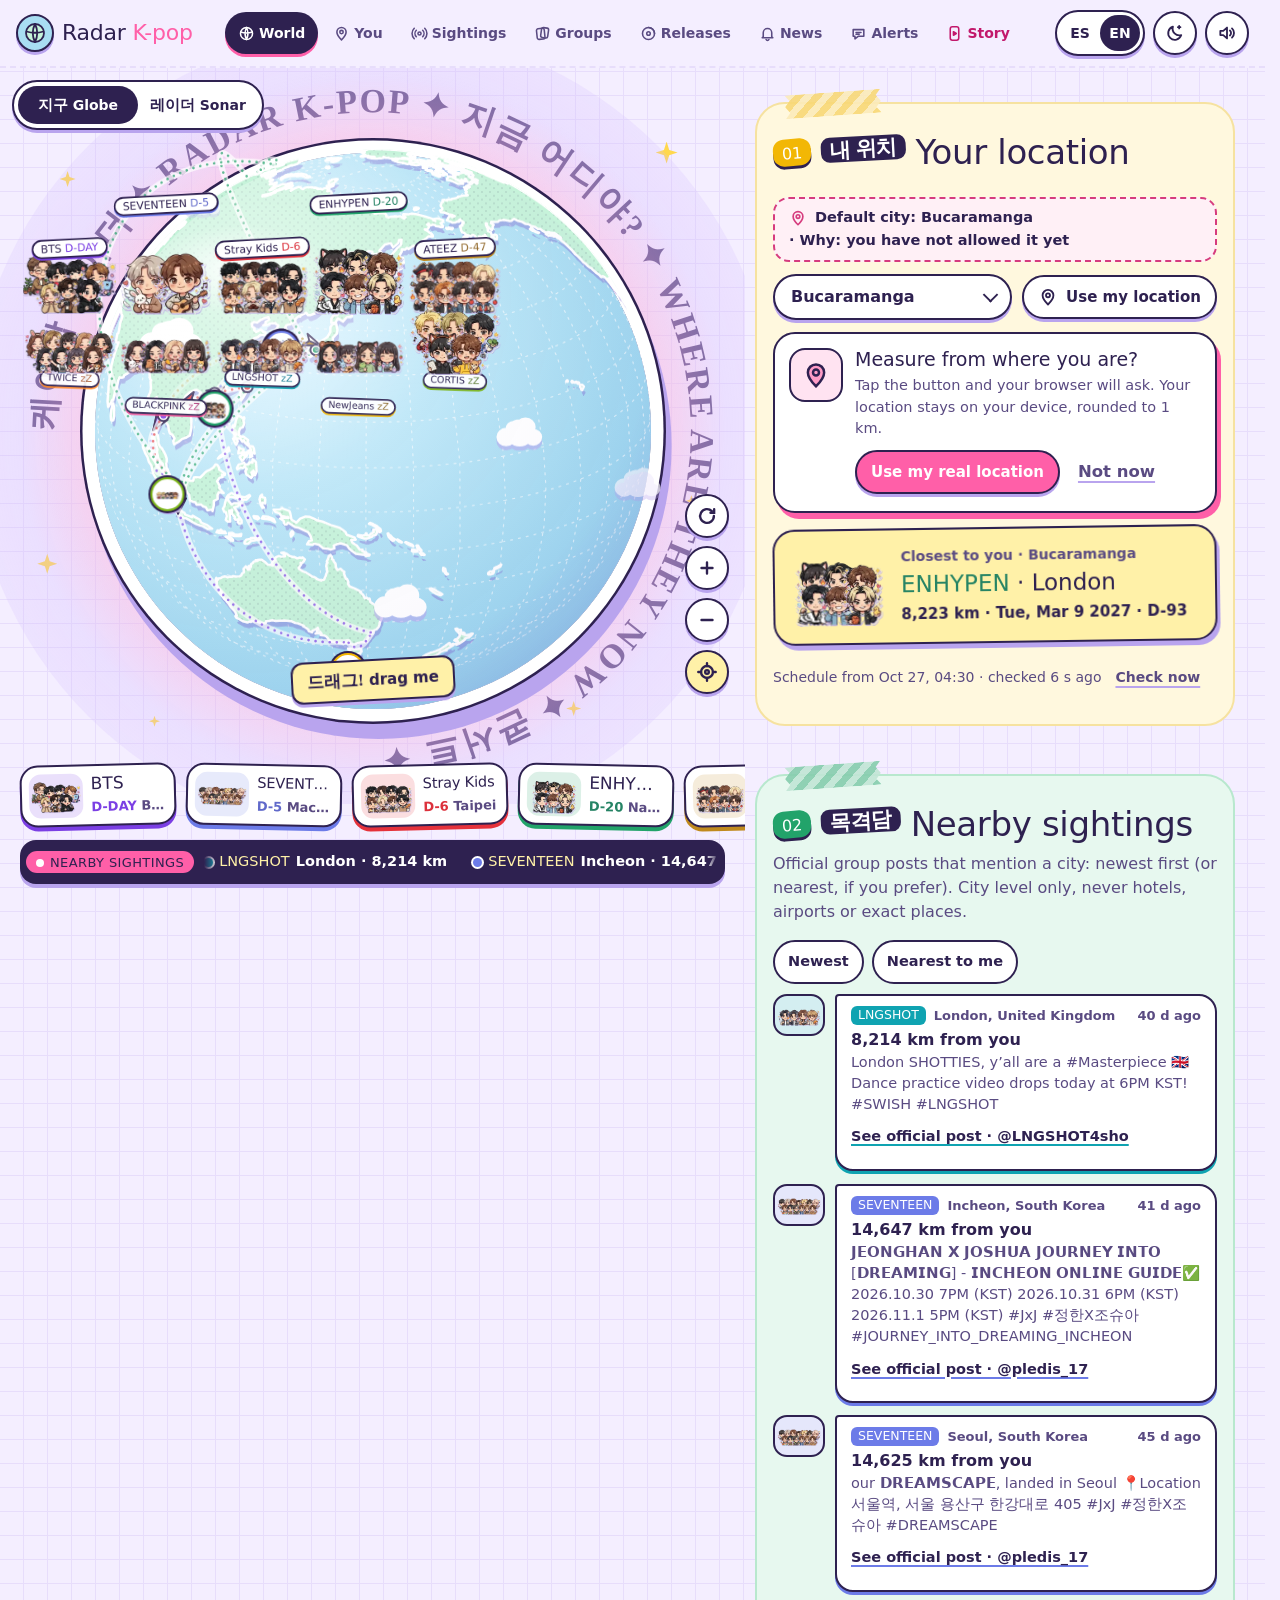
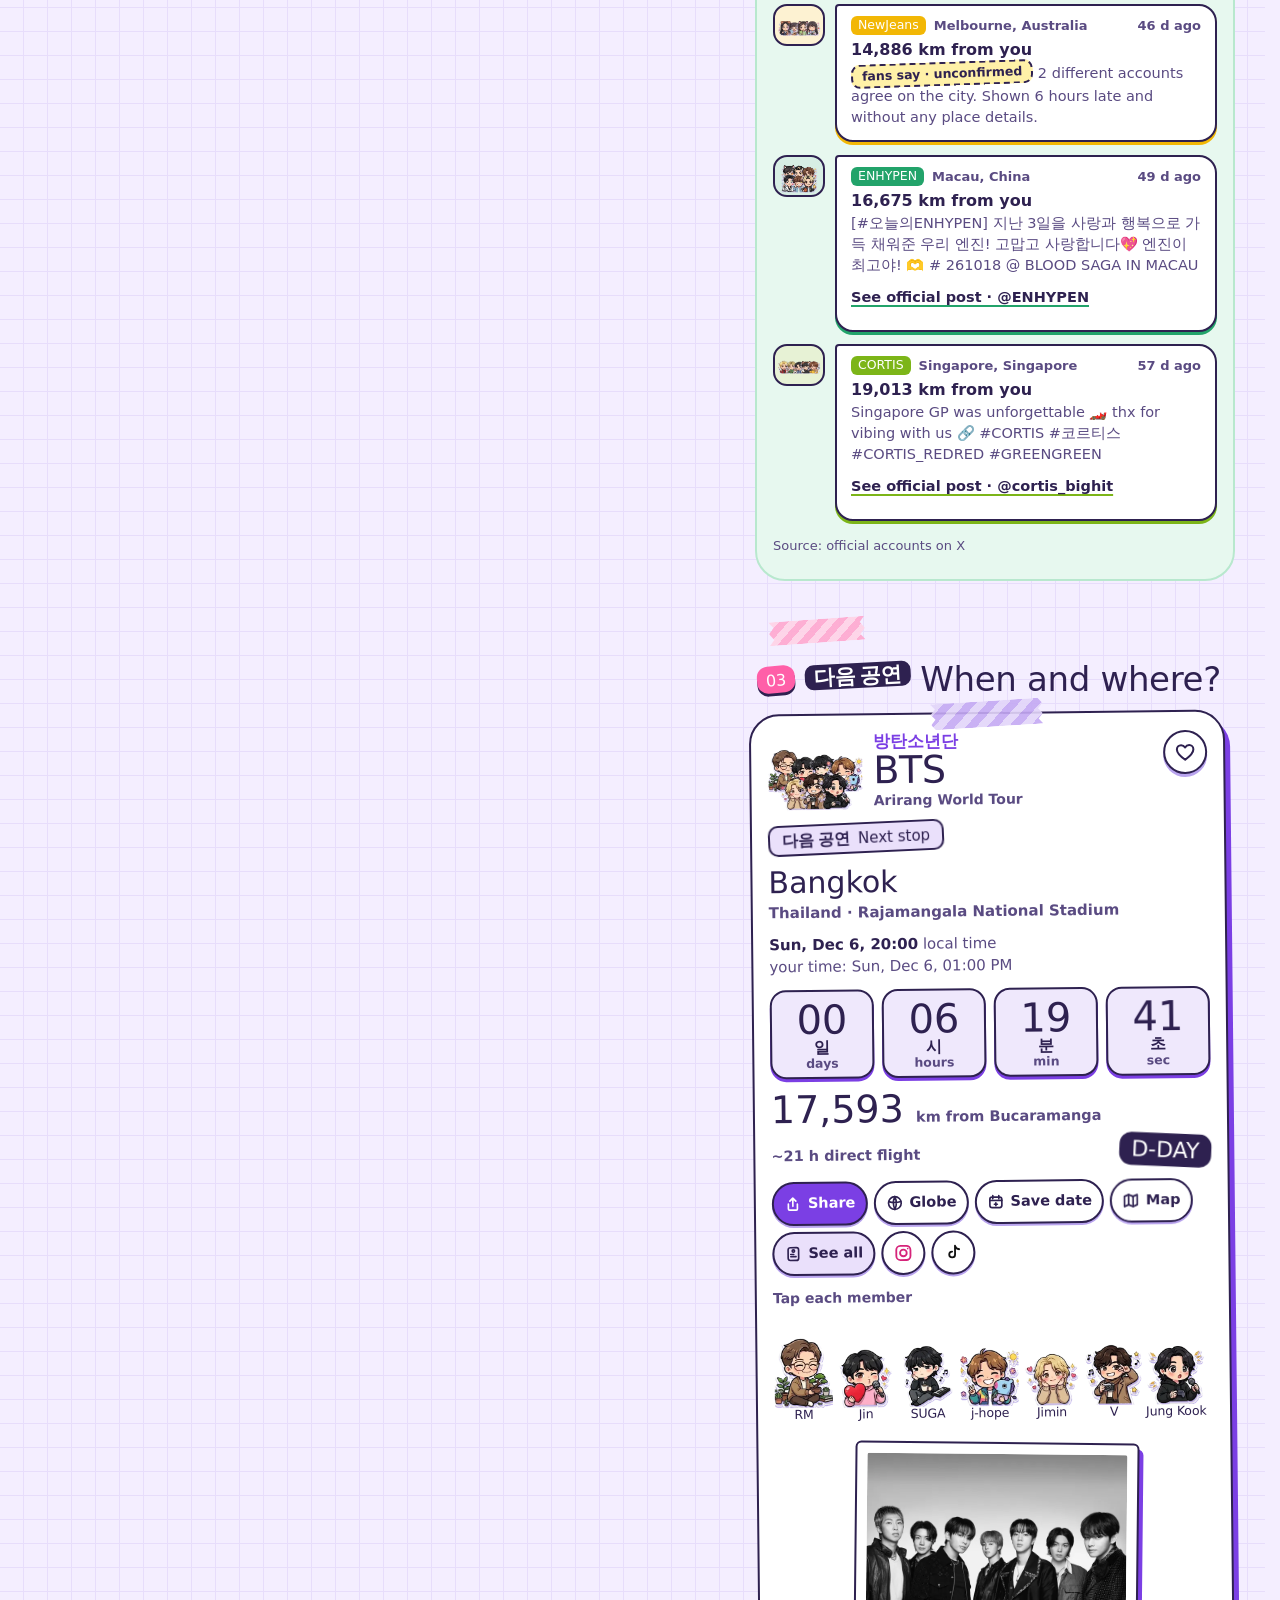
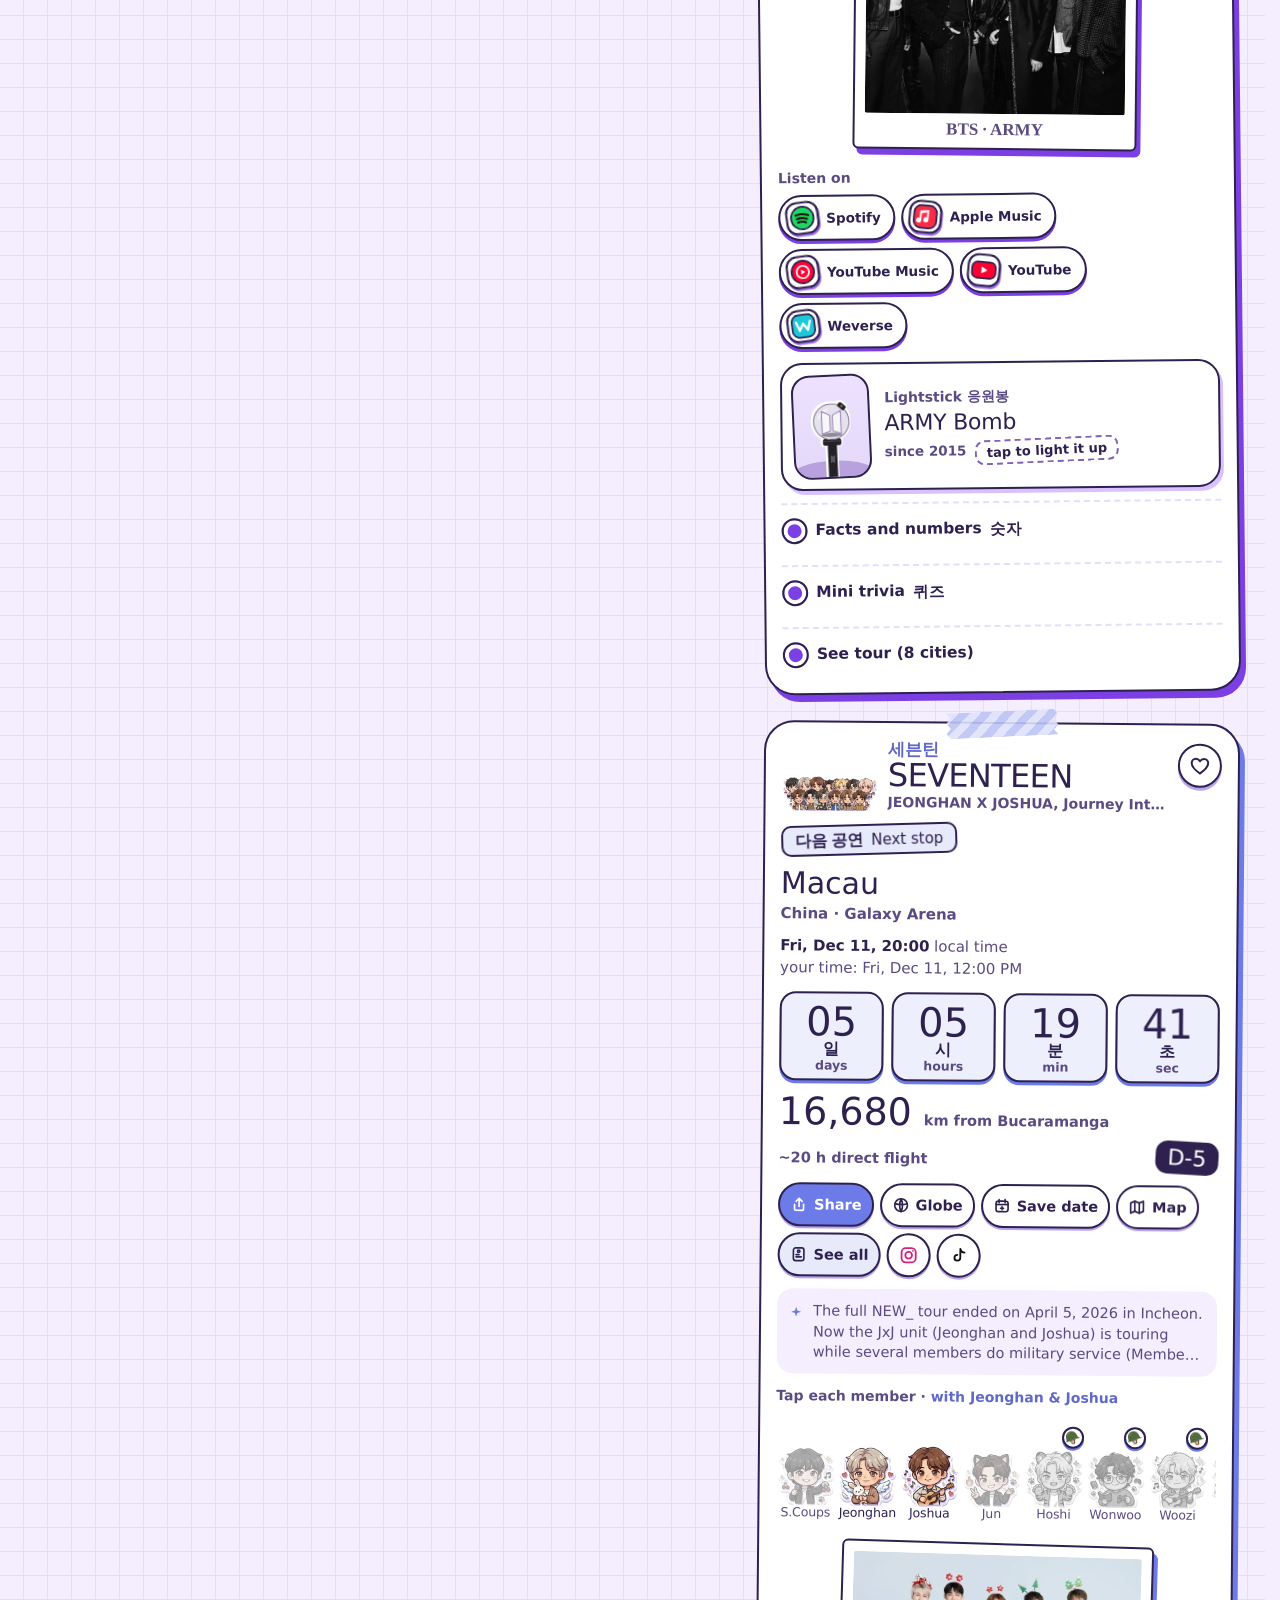
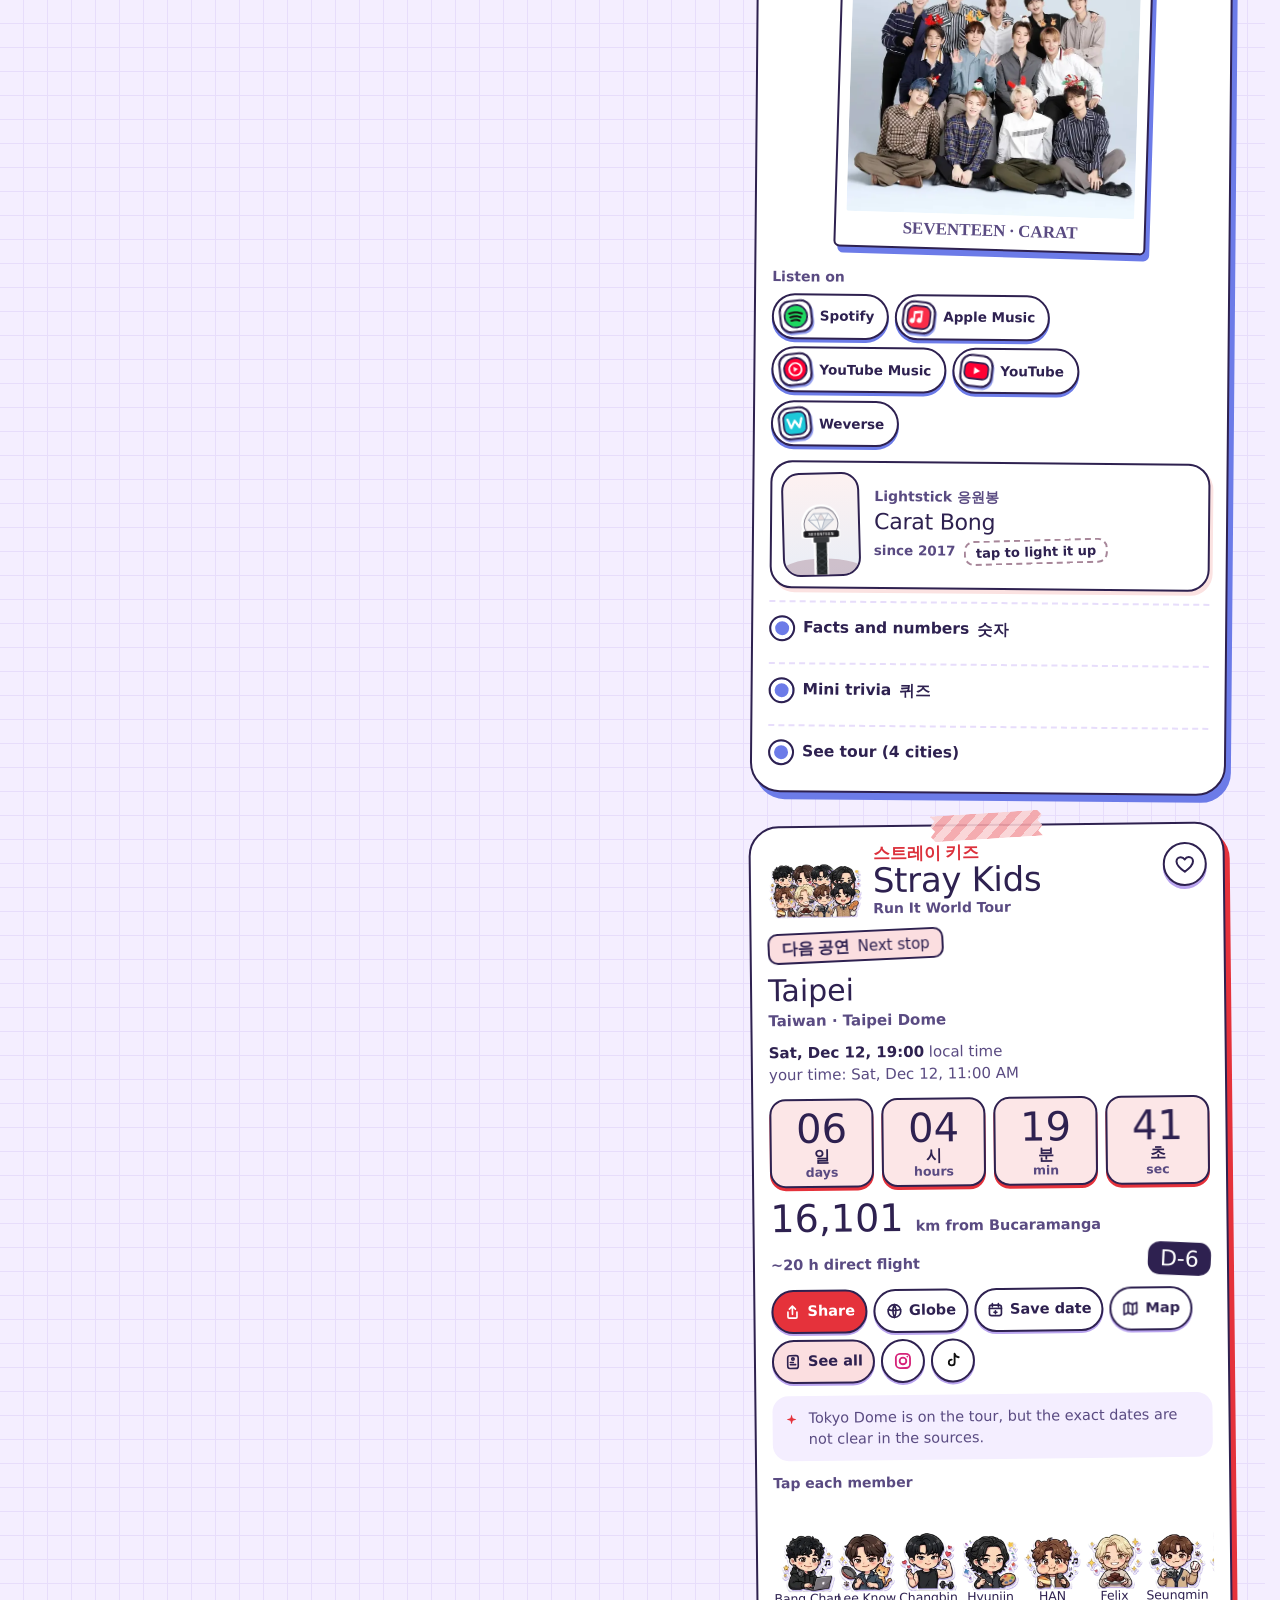
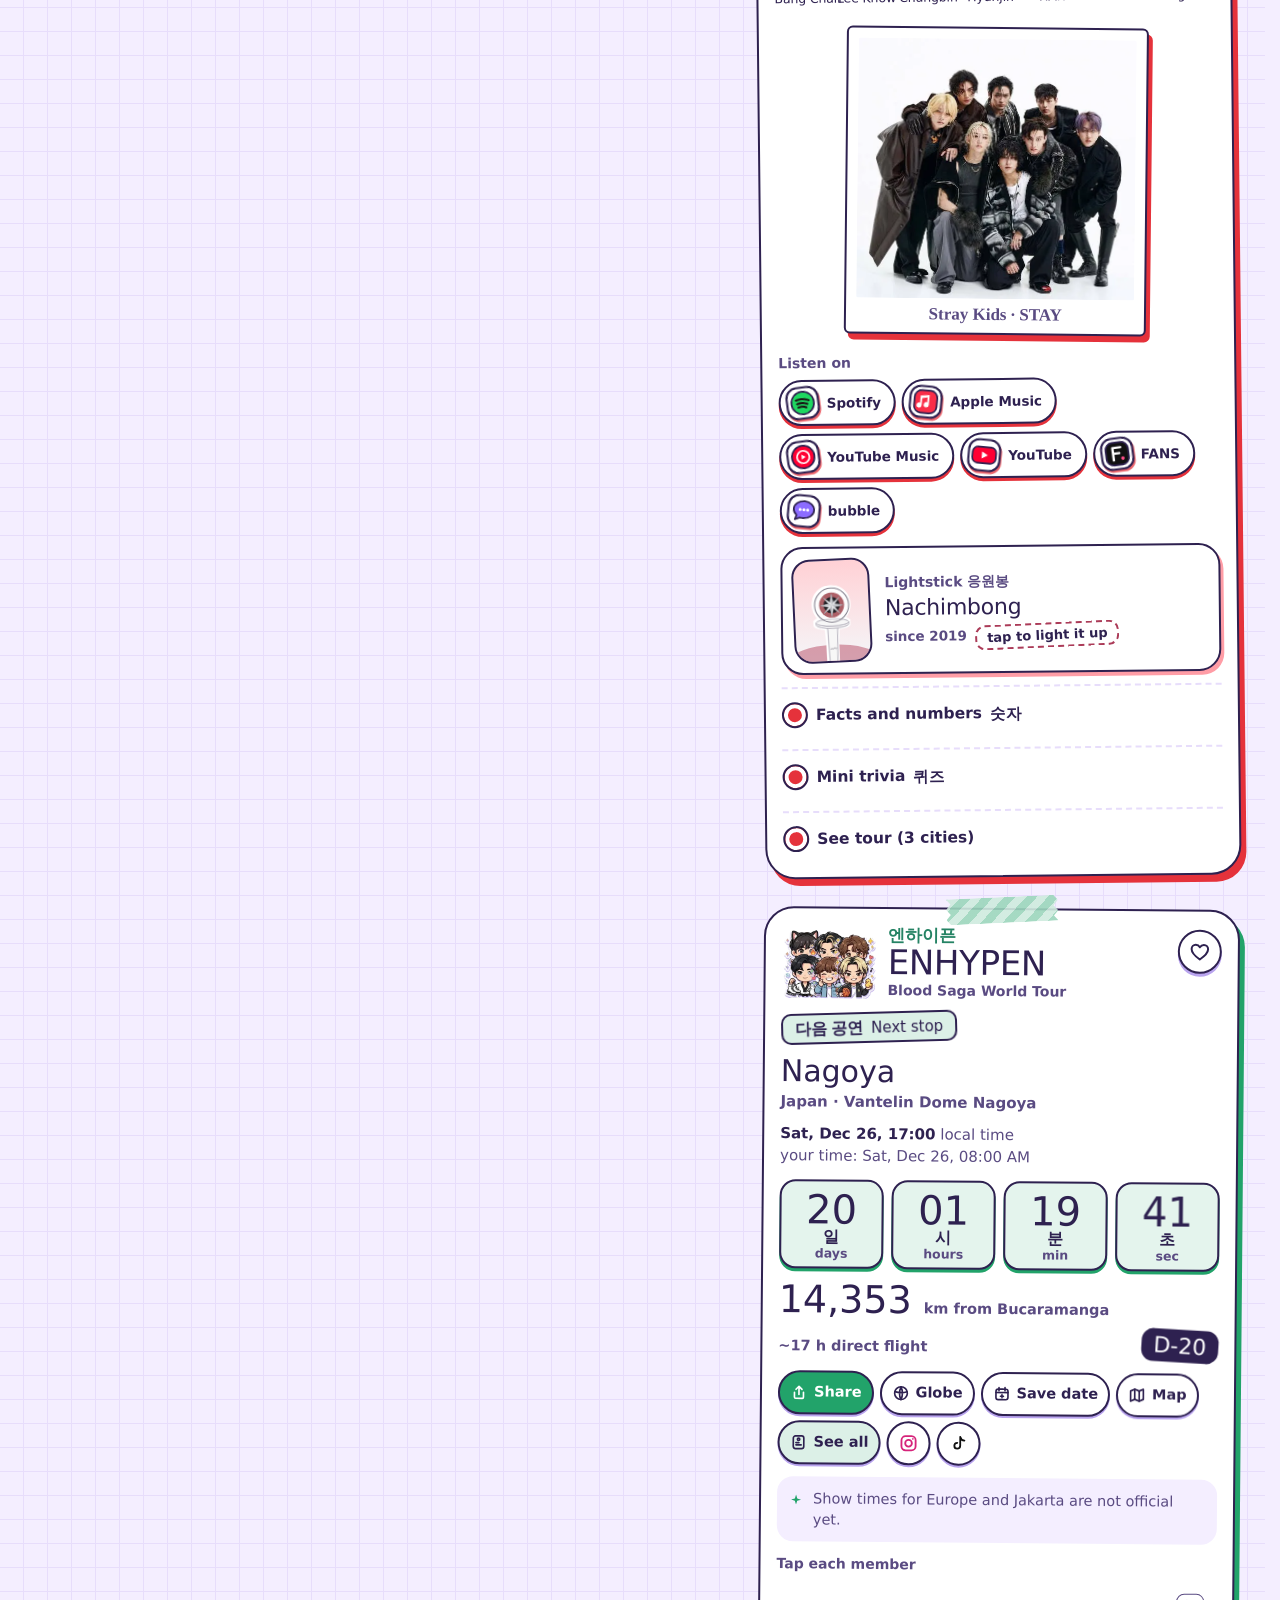
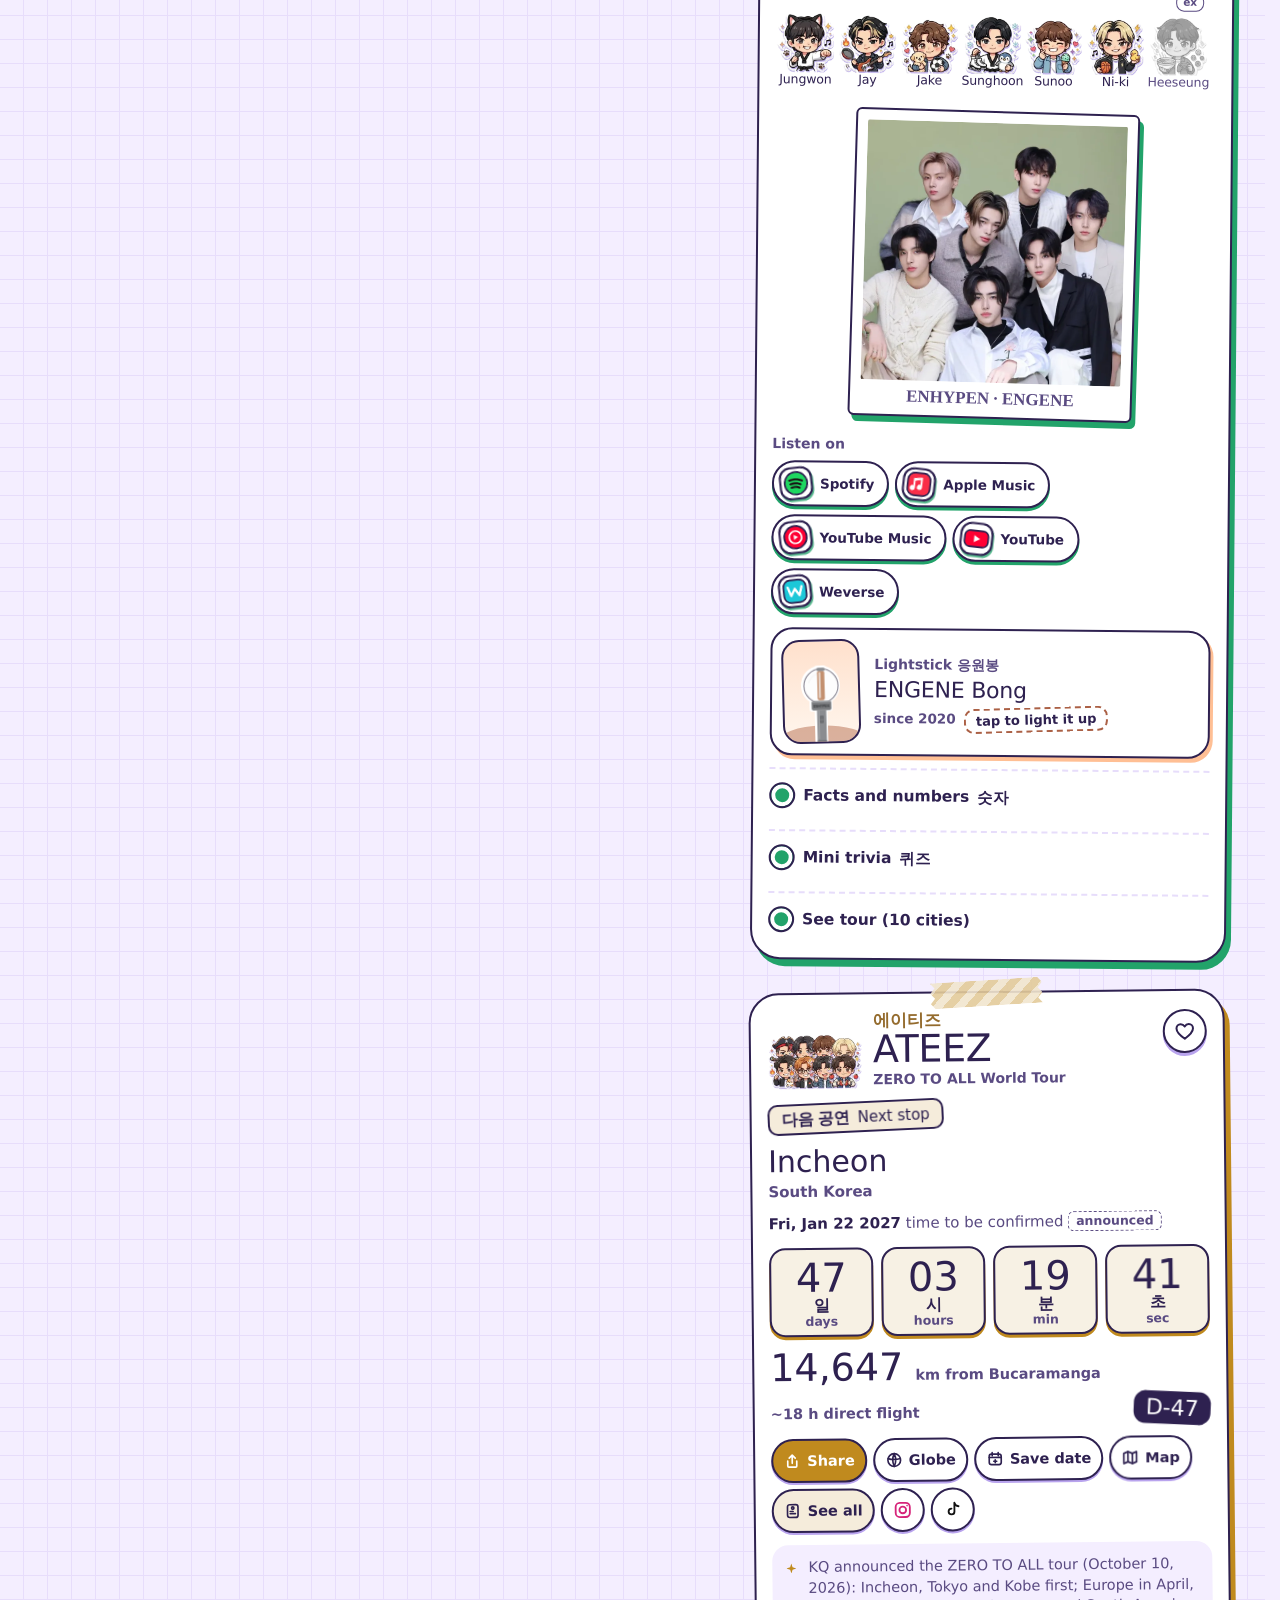
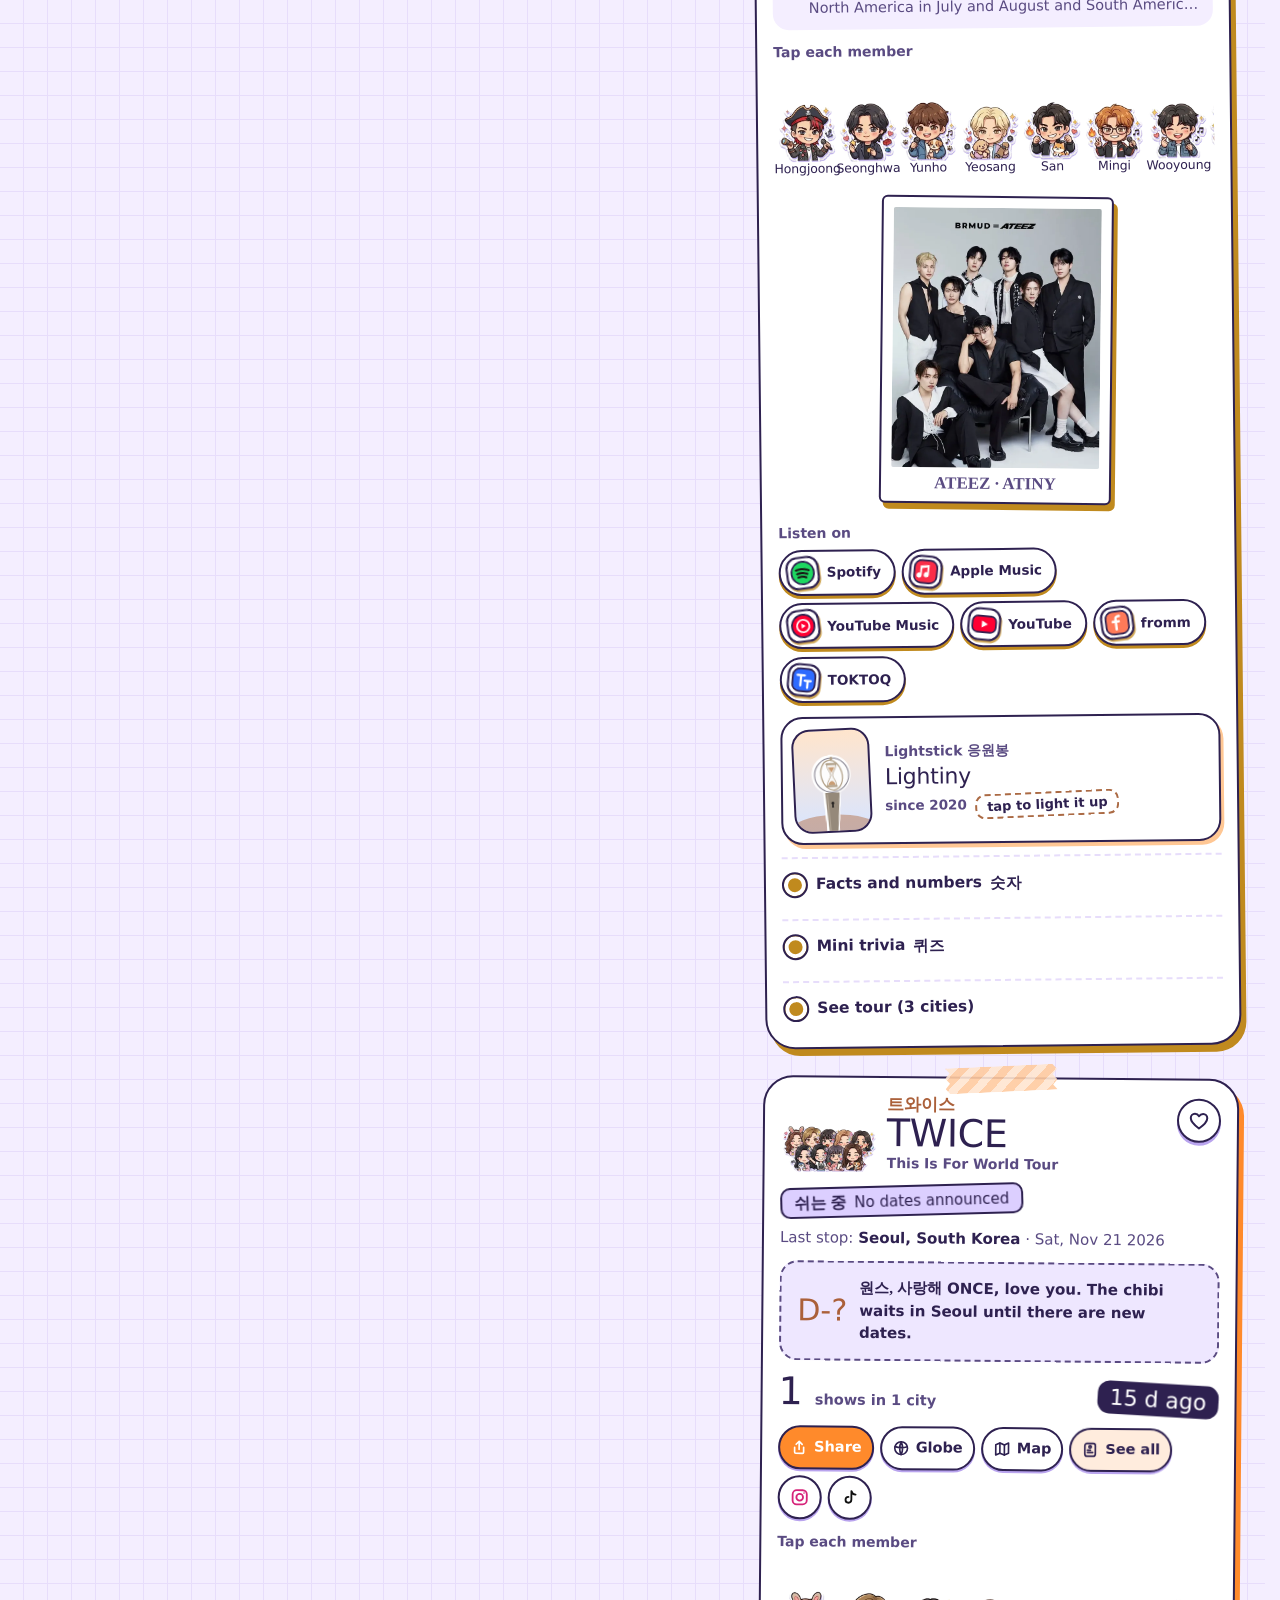
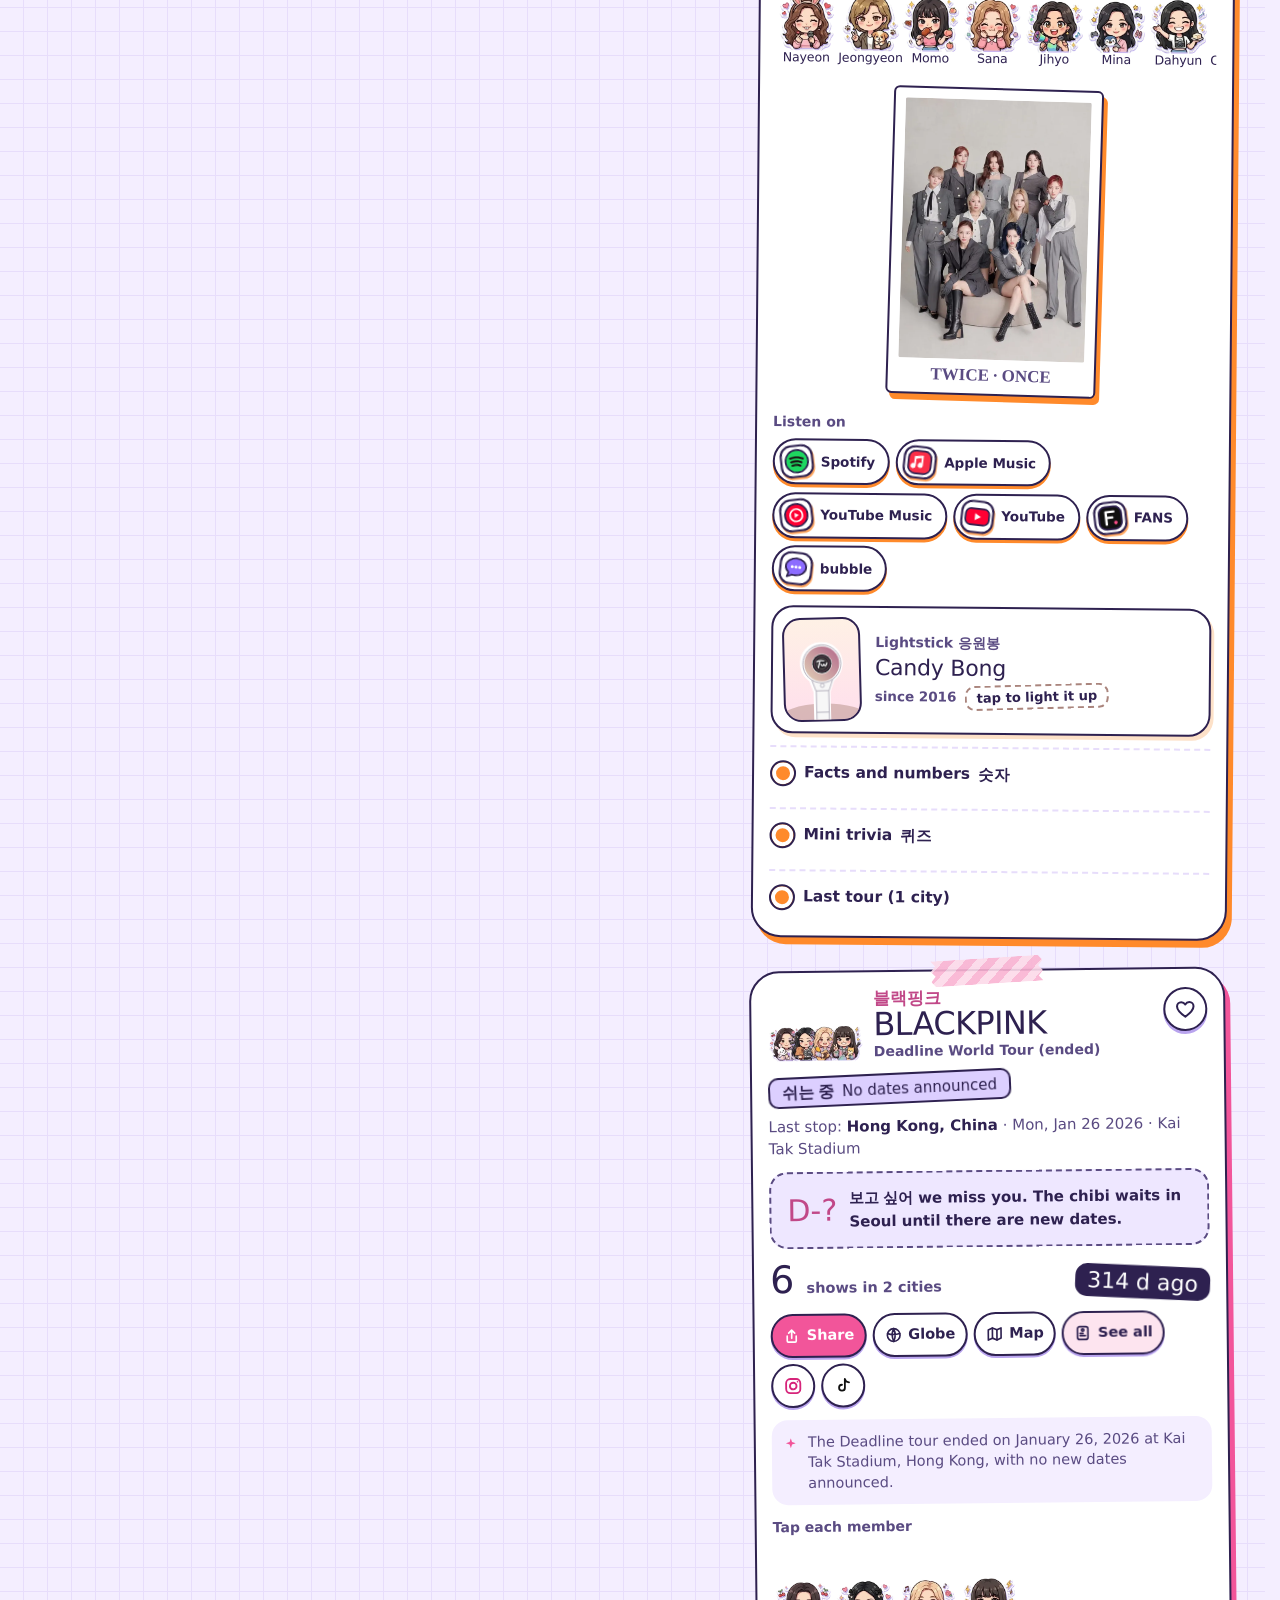
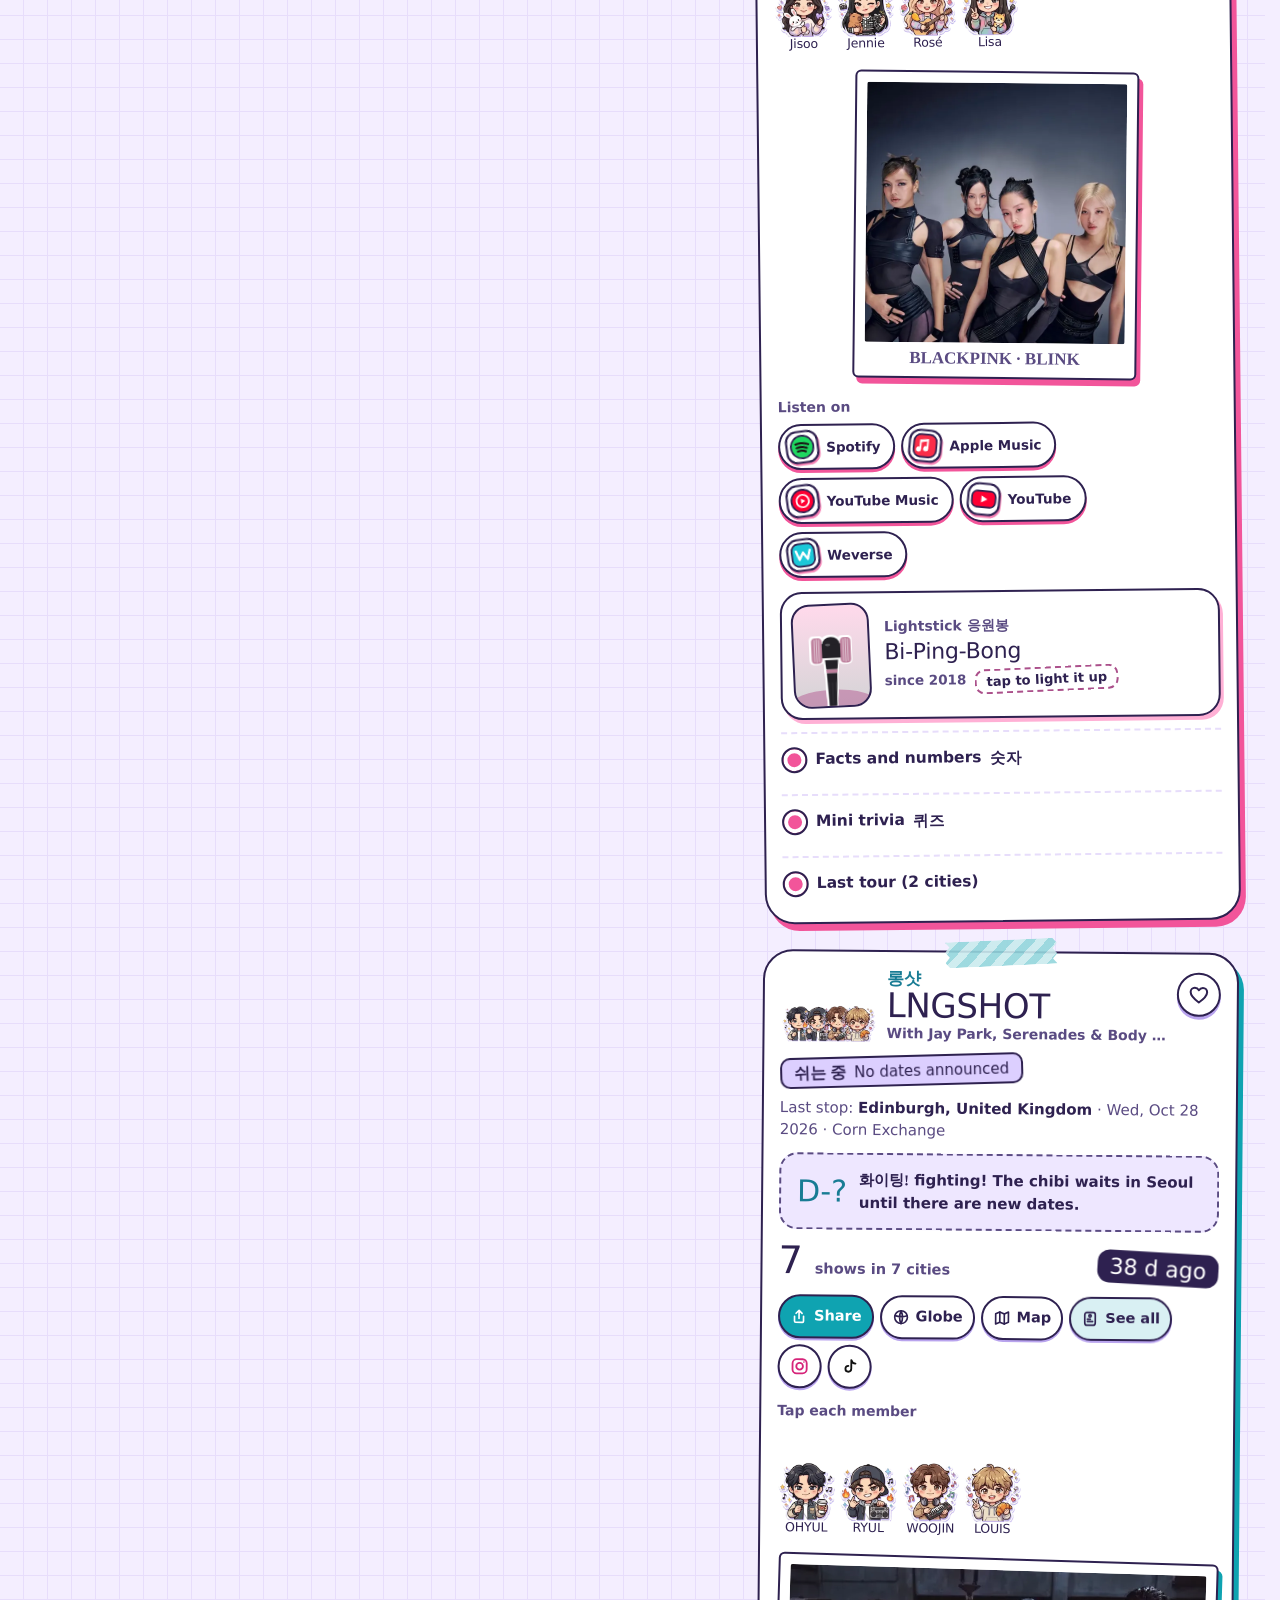
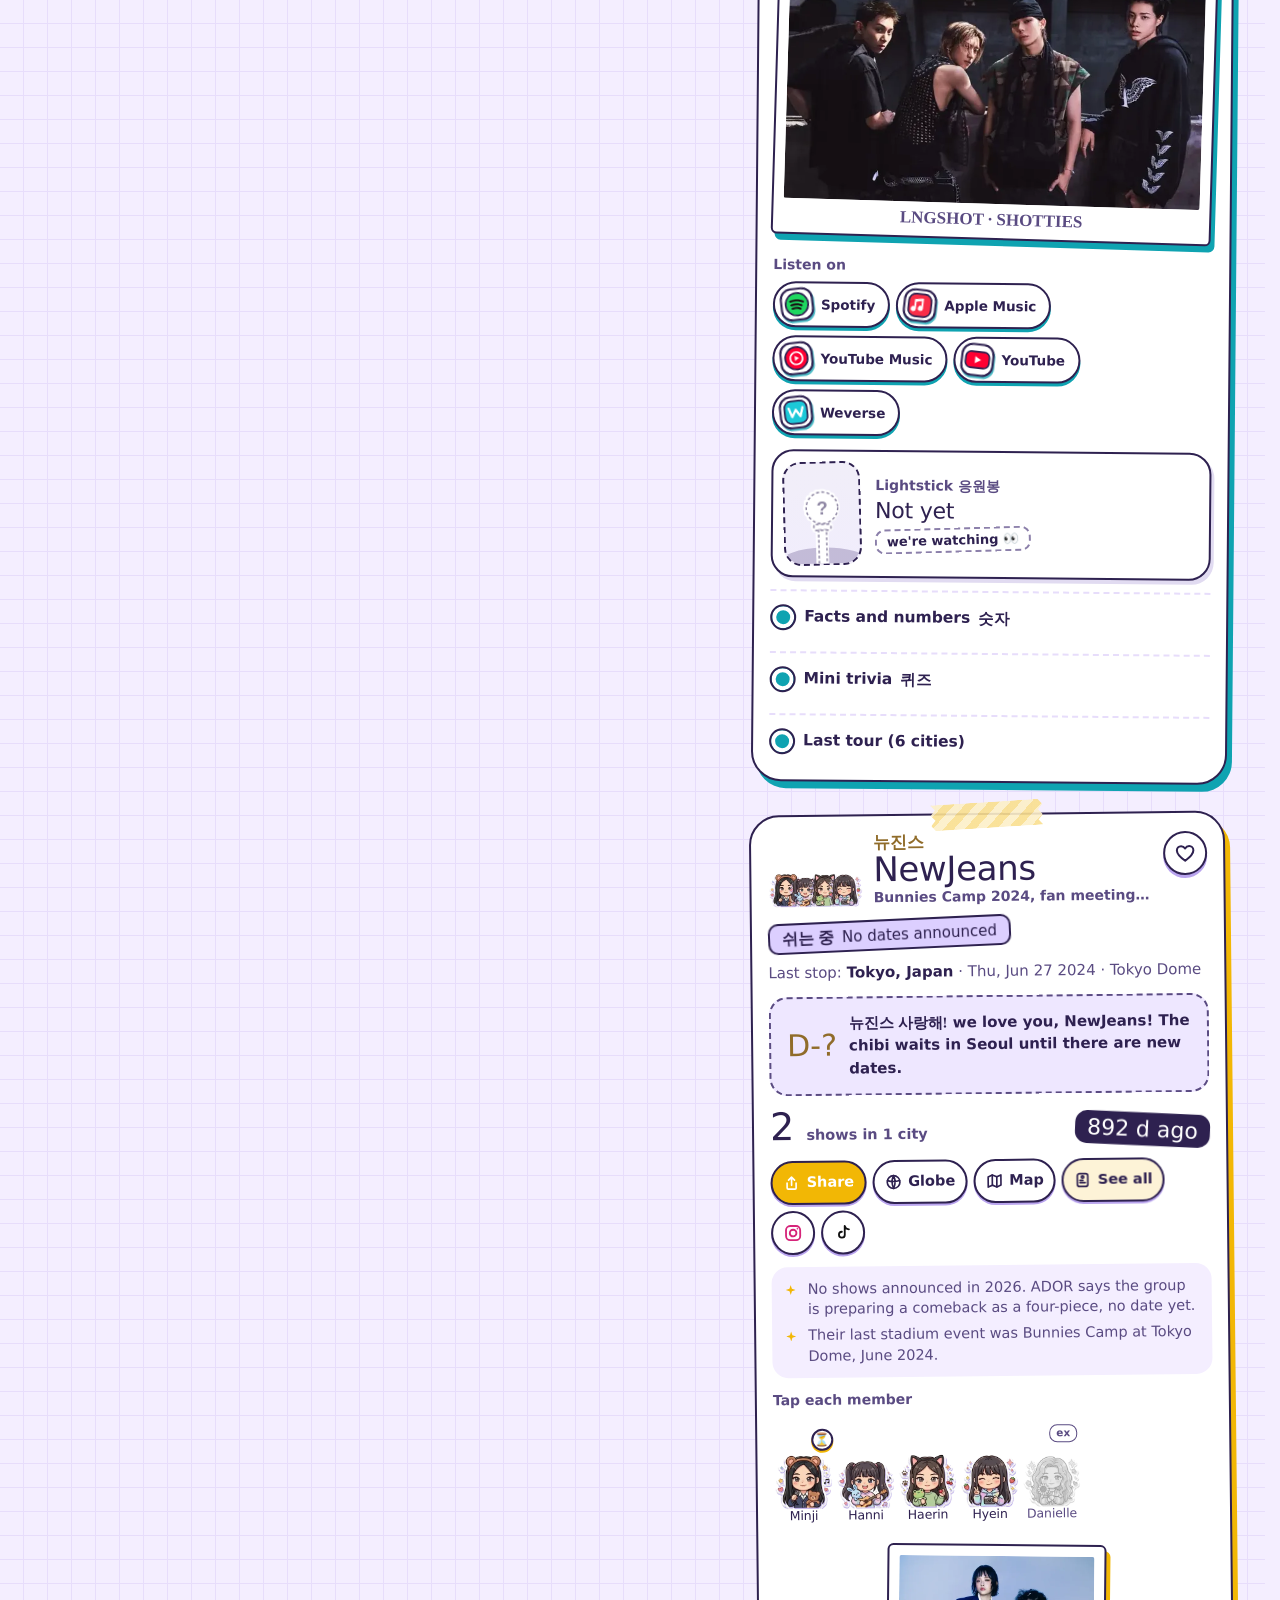
==== commit c3ae5780: "Actualiza radar y alertas" ====
--- a/index.html
+++ b/index.html
@@ -4,7 +4,7 @@
 <!-- Diseño y desarrollo: editorial-ui, skill de Cristian Pérez · https://cristianperez.me -->
 <meta charset="utf-8">
 <meta name="viewport" content="width=device-width, initial-scale=1, viewport-fit=cover">
-<meta http-equiv="Content-Security-Policy" content="default-src 'self'; script-src 'self' 'sha256-S65XLWAW/XpffK4NfbsltsGXr0tgaXFGZvtXtzcPeas=' 'sha256-p/ank64rOnNugQRq8CtRspIbjinJKpZksq/N46PPoUk='; style-src 'self' 'unsafe-inline' https://fonts.googleapis.com; font-src https://fonts.gstatic.com; img-src 'self' data: blob: https:; connect-src 'self' https:; manifest-src 'self'; worker-src 'self' blob:; child-src blob:; frame-src https://www.youtube-nocookie.com https://www.tiktok.com https://open.spotify.com https://embed.music.apple.com; media-src 'self' https://audio-ssl.itunes.apple.com; object-src 'none'; base-uri 'self'; form-action 'self'">
+<meta http-equiv="Content-Security-Policy" content="default-src 'self'; script-src 'self' 'sha256-S65XLWAW/XpffK4NfbsltsGXr0tgaXFGZvtXtzcPeas=' 'sha256-reKCmt2R1VPVeCM0Jm6O5BUKqA/ntZ7UODbSHtqCN/0='; style-src 'self' 'unsafe-inline' https://fonts.googleapis.com; font-src https://fonts.gstatic.com; img-src 'self' data: blob: https:; connect-src 'self' https:; manifest-src 'self'; worker-src 'self' blob:; child-src blob:; frame-src https://www.youtube-nocookie.com https://www.tiktok.com https://open.spotify.com https://embed.music.apple.com; media-src 'self' https://audio-ssl.itunes.apple.com; object-src 'none'; base-uri 'self'; form-action 'self'">
 <meta name="generator" content="editorial-ui · Cristian Pérez (https://cristianperez.me)">
 <title>Radar K-pop · 케이팝 레이더</title>
 <meta name="description" content="A tiny world where BTS, Stray Kids, TWICE, BLACKPINK, LNGSHOT, SEVENTEEN, ENHYPEN, NewJeans, CORTIS and ATEEZ stand as chibis on their next tour city, with a countdown and the distance to you.">
@@ -338,7 +338,7 @@
 
 <div class="toast" id="toast" role="status" aria-live="polite" hidden></div>
 
-<script>window.RADAR_DATA0 = {"updated_at":"2026-10-27T04:30:50Z","sources":[{"name":"Live Nation (BTS)","url":"https://www.livenation.com/artist/K8vZ917KpXV/bts-events"},{"name":"Wikipedia, Arirang World Tour","url":"https://en.wikipedia.org/wiki/Arirang_World_Tour"},{"name":"Wikipedia, Run It World Tour","url":"https://en.wikipedia.org/wiki/Run_It_World_Tour"},{"name":"KpopOfficial (Stray Kids)","url":"https://kpopofficial.com/schedule/stray-kids/"},{"name":"JamBase (Stray Kids)","url":"https://www.jambase.com/band/stray-kids"},{"name":"Wikipedia, This Is For World Tour","url":"https://en.wikipedia.org/wiki/This_Is_For_World_Tour"},{"name":"Wikipedia, Deadline World Tour (BLACKPINK)","url":"https://en.wikipedia.org/wiki/Deadline_World_Tour"},{"name":"Soompi (LNGSHOT con Jay Park)","url":"https://www.soompi.com/article/1847441wpp/jay-park-announces-2026-world-tour-stops-with-lngshot","name_en":"Soompi (LNGSHOT with Jay Park)"},{"name":"Setlist.fm (LNGSHOT)","url":"https://www.setlist.fm/setlists/lngshot-1b9d5104.html"},{"name":"allkpop (comeback de LNGSHOT)","url":"https://www.allkpop.com/article/2026/09/lngshot-eye-a-late-october-or-early-november-return-with-new-music","name_en":"allkpop (LNGSHOT comeback)"},{"name":"Wikipedia, NEW_ World Tour (SEVENTEEN)","url":"https://en.wikipedia.org/wiki/New_World_Tour"},{"name":"Soompi (gira de JxJ)","url":"https://www.soompi.com/article/1873646wpp/seventeen-unit-jxj-jeonghan-x-joshua-announces-stops-for-tour-journey-into-dreaming","name_en":"Soompi (JxJ tour)"},{"name":"NME (Blood Saga de ENHYPEN)","url":"https://www.nme.com/news/music/enhypen-announce-details-of-blood-saga-world-tour-for-2026-and-2027-3940808","name_en":"NME (ENHYPEN Blood Saga)"},{"name":"PR Times (ENHYPEN en Japón)","url":"https://prtimes.jp/main/html/rd/p/000000684.000045862.html","name_en":"PR Times (ENHYPEN in Japan)"},{"name":"Wikipedia, presentaciones de NewJeans","url":"https://en.wikipedia.org/wiki/List_of_NewJeans_live_performances","name_en":"Wikipedia, NewJeans live performances"},{"name":"Star News (NewJeans en 2026)","url":"https://starnewskorea.com/en/music/2026/10/14/2026101410031571957","name_en":"Star News (NewJeans in 2026)"},{"name":"Consequence (gira de CORTIS)","url":"https://consequence.net/2026/06/cortis-2026-north-american-put-your-phone-down-tour/","name_en":"Consequence (CORTIS tour)"},{"name":"KpopOfficial (CORTIS)","url":"https://kpopofficial.com/schedule/cortis/"},{"name":"Namane (fechas de Seúl y Japón de CORTIS)","url":"https://blog.namanecard.com/en/cortis-put-your-phone-down-tour-2026-dates/","name_en":"Namane (CORTIS Seoul and Japan dates)"},{"name":"JoongAng Daily (gira ZERO TO ALL de ATEEZ)","name_en":"JoongAng Daily (ATEEZ ZERO TO ALL tour)","url":"https://www.koreajoongangdaily.com/entertainment/ateez-to-open-2027-zero-to-all-world-tour-in-incheonnbsp/12913665"},{"name":"Wikipedia, giras de ATEEZ","name_en":"Wikipedia, ATEEZ concert tours","url":"https://en.wikipedia.org/wiki/List_of_Ateez_concert_tours"}],"groups":[{"id":"bts","name":"BTS","tour":"Arirang World Tour","watch":[],"events":[{"id":"bts-20261009-lima","local_date":"2026-10-09","start":"2026-10-09T20:00:00-05:00","city":"Lima","country":"Perú","venue":"Estadio Nacional","lat":-12.0672,"lon":-77.0333,"status":"anunciado"},{"id":"bts-20261016-santiago","local_date":"2026-10-16","start":"2026-10-16T20:00:00-03:00","city":"Santiago","country":"Chile","venue":"Estadio Nacional Julio Martínez Prádanos","lat":-33.4645,"lon":-70.6107,"status":"confirmado","onsale":"2026-03-27T16:00:00Z"},{"id":"bts-20261017-santiago","local_date":"2026-10-17","start":"2026-10-17T20:00:00-03:00","city":"Santiago","country":"Chile","venue":"Estadio Nacional Julio Martínez Prádanos","lat":-33.4645,"lon":-70.6107,"status":"confirmado","onsale":"2026-03-27T16:00:00Z"},{"id":"bts-20261021-laplata","local_date":"2026-10-21","start":"2026-10-21T20:00:00-03:00","city":"La Plata","country":"Argentina","venue":"Estadio Único Diego Armando Maradona","lat":-34.9138,"lon":-57.9893,"status":"confirmado"},{"id":"bts-20261023-laplata","local_date":"2026-10-23","start":"2026-10-23T20:00:00-03:00","city":"La Plata","country":"Argentina","venue":"Estadio Único Diego Armando Maradona","lat":-34.9138,"lon":-57.9893,"status":"confirmado"},{"id":"bts-20261024-laplata","local_date":"2026-10-24","start":"2026-10-24T20:00:00-03:00","city":"La Plata","country":"Argentina","venue":"Estadio Único Diego Armando Maradona","lat":-34.9138,"lon":-57.9893,"status":"confirmado"},{"id":"bts-20261028-saopaulo","local_date":"2026-10-28","start":"2026-10-28T20:00:00-03:00","city":"São Paulo","country":"Brasil","venue":"Estádio MorumBIS","lat":-23.6,"lon":-46.72,"status":"confirmado","onsale":"2026-04-16T23:21:00Z"},{"id":"bts-20261030-saopaulo","local_date":"2026-10-30","start":"2026-10-30T20:00:00-03:00","city":"São Paulo","country":"Brasil","venue":"Estádio MorumBIS","lat":-23.6,"lon":-46.72,"status":"confirmado","onsale":"2026-04-16T23:22:00Z"},{"id":"bts-20261031-saopaulo","local_date":"2026-10-31","start":"2026-10-31T20:00:00-03:00","city":"São Paulo","country":"Brasil","venue":"Estádio MorumBIS","lat":-23.6,"lon":-46.72,"status":"confirmado","onsale":"2026-04-16T23:23:00Z"},{"id":"bts-20261119-kaohsiung","local_date":"2026-11-19","start":"2026-11-19T20:00:00+08:00","city":"Kaohsiung","country":"Taiwán","venue":"Kaohsiung National Stadium","lat":22.701,"lon":120.294,"status":"confirmado"},{"id":"bts-20261121-kaohsiung","local_date":"2026-11-21","start":"2026-11-21T20:00:00+08:00","city":"Kaohsiung","country":"Taiwán","venue":"Kaohsiung National Stadium","lat":22.701,"lon":120.294,"status":"confirmado"},{"id":"bts-20261122-kaohsiung","local_date":"2026-11-22","start":"2026-11-22T20:00:00+08:00","city":"Kaohsiung","country":"Taiwán","venue":"Kaohsiung National Stadium","lat":22.701,"lon":120.294,"status":"confirmado"},{"id":"bts-20261203-bangkok","local_date":"2026-12-03","start":"2026-12-03T20:00:00+07:00","city":"Bangkok","country":"Tailandia","venue":"Rajamangala National Stadium","lat":13.7558,"lon":100.6217,"status":"confirmado"},{"id":"bts-20261205-bangkok","local_date":"2026-12-05","start":"2026-12-05T20:00:00+07:00","city":"Bangkok","country":"Tailandia","venue":"Rajamangala National Stadium","lat":13.7558,"lon":100.6217,"status":"confirmado"},{"id":"bts-20261206-bangkok","local_date":"2026-12-06","start":"2026-12-06T20:00:00+07:00","city":"Bangkok","country":"Tailandia","venue":"Rajamangala National Stadium","lat":13.7558,"lon":100.6217,"status":"confirmado"},{"id":"bts-20261212-kualalumpur","local_date":"2026-12-12","start":"2026-12-12T20:00:00+08:00","city":"Kuala Lumpur","country":"Malasia","venue":"Bukit Jalil National Stadium","lat":3.0546,"lon":101.6919,"status":"confirmado"},{"id":"bts-20261213-kualalumpur","local_date":"2026-12-13","start":"2026-12-13T20:00:00+08:00","city":"Kuala Lumpur","country":"Malasia","venue":"Bukit Jalil National Stadium","lat":3.0546,"lon":101.6919,"status":"confirmado"},{"id":"bts-20261217-singapore","local_date":"2026-12-17","start":"2026-12-17T20:00:00+08:00","city":"Singapur","country":"Singapur","venue":"National Stadium","lat":1.3047,"lon":103.8747,"status":"confirmado"},{"id":"bts-20261219-singapore","local_date":"2026-12-19","start":"2026-12-19T20:00:00+08:00","city":"Singapur","country":"Singapur","venue":"National Stadium","lat":1.3047,"lon":103.8747,"status":"confirmado"},{"id":"bts-20261220-singapore","local_date":"2026-12-20","start":"2026-12-20T20:00:00+08:00","city":"Singapur","country":"Singapur","venue":"National Stadium","lat":1.3047,"lon":103.8747,"status":"confirmado"},{"id":"bts-20261222-singapore","local_date":"2026-12-22","start":"2026-12-22T20:00:00+08:00","city":"Singapur","country":"Singapur","venue":"National Stadium","lat":1.3047,"lon":103.8747,"status":"confirmado"},{"id":"bts-20261226-jakarta","local_date":"2026-12-26","start":"2026-12-26T20:00:00+07:00","city":"Yakarta","country":"Indonesia","venue":null,"lat":-6.2088,"lon":106.8456,"status":"anunciado"},{"id":"bts-20261227-jakarta","local_date":"2026-12-27","start":"2026-12-27T20:00:00+07:00","city":"Yakarta","country":"Indonesia","venue":null,"lat":-6.2088,"lon":106.8456,"status":"anunciado"},{"id":"bts-tm-17a8v0G65R_Eq8g","local_date":"2027-02-10","start":"2027-02-10T17:00:00+11:00","city":"Melbourne","country":"Australia","venue":"Marvel Stadium","lat":-37.8165,"lon":144.9455,"status":"confirmado","source":"tm","tm_name":"BTS WORLD TOUR 'ARIRANG' IN MELBOURNE","onsale":"2026-06-04T00:00:00Z"},{"id":"bts-20270212-melbourne","local_date":"2027-02-12","start":"2027-02-12T20:00:00+11:00","city":"Melbourne","country":"Australia","venue":null,"lat":-37.8136,"lon":144.9631,"status":"anunciado","onsale":"2026-06-04T00:00:00Z"},{"id":"bts-20270213-melbourne","local_date":"2027-02-13","start":"2027-02-13T20:00:00+11:00","city":"Melbourne","country":"Australia","venue":null,"lat":-37.8136,"lon":144.9631,"status":"anunciado","onsale":"2026-06-04T00:00:00Z"},{"id":"bts-20270220-sydney","local_date":"2027-02-20","start":"2027-02-20T20:00:00+11:00","city":"Sídney","country":"Australia","venue":null,"lat":-33.8688,"lon":151.2093,"status":"anunciado","onsale":"2026-06-04T03:00:00Z"},{"id":"bts-20270221-sydney","local_date":"2027-02-21","start":"2027-02-21T20:00:00+11:00","city":"Sídney","country":"Australia","venue":null,"lat":-33.8688,"lon":151.2093,"status":"anunciado","onsale":"2026-06-04T03:00:00Z"},{"id":"bts-20270304-hongkong","local_date":"2027-03-04","start":"2027-03-04T20:00:00+08:00","city":"Hong Kong","country":"China","venue":null,"lat":22.3193,"lon":114.1694,"status":"anunciado"},{"id":"bts-20270306-hongkong","local_date":"2027-03-06","start":"2027-03-06T20:00:00+08:00","city":"Hong Kong","country":"China","venue":null,"lat":22.3193,"lon":114.1694,"status":"anunciado"},{"id":"bts-20270307-hongkong","local_date":"2027-03-07","start":"2027-03-07T20:00:00+08:00","city":"Hong Kong","country":"China","venue":null,"lat":22.3193,"lon":114.1694,"status":"anunciado"},{"id":"bts-20270313-manila","local_date":"2027-03-13","start":"2027-03-13T20:00:00+08:00","city":"Manila","country":"Filipinas","venue":null,"lat":14.5995,"lon":120.9842,"status":"anunciado"},{"id":"bts-20270314-manila","local_date":"2027-03-14","start":"2027-03-14T20:00:00+08:00","city":"Manila","country":"Filipinas","venue":null,"lat":14.5995,"lon":120.9842,"status":"anunciado"}],"watch_en":[],"tour_en":"Arirang World Tour"},{"id":"skz","name":"Stray Kids","tour":"Run It World Tour","watch":["Tokyo Dome aparece en la gira, pero las fechas exactas no salen claras en las fuentes."],"events":[{"id":"skz-20260919-osaka","local_date":"2026-09-19","start":"2026-09-19T18:00:00+09:00","city":"Osaka","country":"Japón","venue":"Kyocera Dome Osaka","lat":34.6695,"lon":135.4762,"status":"confirmado"},{"id":"skz-20260920-osaka","local_date":"2026-09-20","start":"2026-09-20T18:00:00+09:00","city":"Osaka","country":"Japón","venue":"Kyocera Dome Osaka","lat":34.6695,"lon":135.4762,"status":"confirmado"},{"id":"skz-20261024-fukuoka","local_date":"2026-10-24","start":"2026-10-24T18:00:00+09:00","city":"Fukuoka","country":"Japón","venue":"Mizuho PayPay Dome Fukuoka","lat":33.5953,"lon":130.3622,"status":"confirmado"},{"id":"skz-20261205-hongkong","local_date":"2026-12-05","start":"2026-12-05T20:00:00+08:00","city":"Hong Kong","country":"China","venue":"Kai Tak Stadium","lat":22.3047,"lon":114.194,"status":"confirmado"},{"id":"skz-20261212-taipei","local_date":"2026-12-12","start":"2026-12-12T19:00:00+08:00","city":"Taipéi","country":"Taiwán","venue":"Taipei Dome","lat":25.0437,"lon":121.56,"status":"confirmado"},{"id":"skz-20270116-bangkok","local_date":"2027-01-16","start":"2027-01-16T19:00:00+07:00","city":"Nonthaburi (Bangkok)","country":"Tailandia","venue":"IMPACT Arena","lat":13.913,"lon":100.546,"status":"anunciado"},{"id":"skz-20270117-bangkok","local_date":"2027-01-17","start":"2027-01-17T19:00:00+07:00","city":"Nonthaburi (Bangkok)","country":"Tailandia","venue":"IMPACT Arena","lat":13.913,"lon":100.546,"status":"anunciado"},{"id":"skz-20270307-singapore","local_date":"2027-03-07","start":"2027-03-07T19:00:00+08:00","city":"Singapur","country":"Singapur","venue":null,"lat":1.3521,"lon":103.8198,"status":"anunciado"}],"watch_en":["Tokyo Dome is on the tour, but the exact dates are not clear in the sources."],"tour_en":"Run It World Tour"},{"id":"twice","name":"TWICE","tour":"This Is For World Tour","watch":[],"events":[{"local_date":"2026-11-21","lat":37.5665,"lon":126.978,"id":"twice-auto-20261121-seul","start":"2026-11-21T18:00:00+09:00","city":"Seúl","country":"Corea del Sur","venue":null,"status":"anunciado","source":"auto","src":"https://news.google.com/rss/articles/CBMijgFBVV95cUxQSmNBUHlCNFQ2NGhMOUwzVzM1c0V3R1hYMVQxcDhlbnU4WG15d1pmYmpGUV9yRkZiVVVYcWFENk41dk1hbWE5c1dZZWhvaWFERkx5eE15bmJEQ2xQYThrLXhLelpOWkJyMG8xeDYwZjhWNjJnVktYTFZvUDNaY1dKSDU4bXJHNTdVWVJOcWd3?oc=5","src_kind":"news","time_tbd":true}],"watch_en":[],"tour_en":"This Is For World Tour"},{"id":"blackpink","name":"BLACKPINK","tour":"Deadline World Tour (terminada)","watch":["La gira Deadline cerró el 26 de enero de 2026 en el Kai Tak Stadium de Hong Kong y no hay fechas nuevas anunciadas."],"events":[{"id":"bp-20260116-tokyo","local_date":"2026-01-16","start":"2026-01-16T20:00:00+09:00","city":"Tokio","country":"Japón","venue":"Tokyo Dome","lat":35.7056,"lon":139.7519,"status":"confirmado"},{"id":"bp-20260117-tokyo","local_date":"2026-01-17","start":"2026-01-17T20:00:00+09:00","city":"Tokio","country":"Japón","venue":"Tokyo Dome","lat":35.7056,"lon":139.7519,"status":"confirmado"},{"id":"bp-20260118-tokyo","local_date":"2026-01-18","start":"2026-01-18T20:00:00+09:00","city":"Tokio","country":"Japón","venue":"Tokyo Dome","lat":35.7056,"lon":139.7519,"status":"confirmado"},{"id":"bp-20260124-hongkong","local_date":"2026-01-24","start":"2026-01-24T20:00:00+08:00","city":"Hong Kong","country":"China","venue":"Kai Tak Stadium","lat":22.3047,"lon":114.194,"status":"confirmado"},{"id":"bp-20260125-hongkong","local_date":"2026-01-25","start":"2026-01-25T20:00:00+08:00","city":"Hong Kong","country":"China","venue":"Kai Tak Stadium","lat":22.3047,"lon":114.194,"status":"confirmado"},{"id":"bp-20260126-hongkong","local_date":"2026-01-26","start":"2026-01-26T20:00:00+08:00","city":"Hong Kong","country":"China","venue":"Kai Tak Stadium","lat":22.3047,"lon":114.194,"status":"confirmado"}],"watch_en":["The Deadline tour ended on January 26, 2026 at Kai Tak Stadium, Hong Kong, with no new dates announced."],"tour_en":"Deadline World Tour (ended)"},{"id":"lngshot","name":"LNGSHOT","tour":"Con Jay Park, Serenades & Body Rolls","watch":[],"events":[{"id":"lng-20261013-vienna","local_date":"2026-10-13","start":"2026-10-13T20:00:00+02:00","city":"Viena","country":"Austria","venue":"Gasometer","lat":48.187,"lon":16.42,"status":"confirmado"},{"id":"lng-20261015-zurich","local_date":"2026-10-15","start":"2026-10-15T20:00:00+02:00","city":"Zúrich (Dübendorf)","country":"Suiza","venue":"The Hall","lat":47.3995,"lon":8.619,"status":"confirmado"},{"id":"lng-20261017-milan","local_date":"2026-10-17","start":"2026-10-17T20:00:00+02:00","city":"Milán","country":"Italia","venue":"Fabrique","lat":45.4381,"lon":9.2415,"status":"confirmado"},{"id":"lng-20261020-paris","local_date":"2026-10-20","start":"2026-10-20T20:00:00+02:00","city":"París","country":"Francia","venue":"Zénith","lat":48.894,"lon":2.393,"status":"confirmado"},{"id":"lng-20261022-esch","local_date":"2026-10-22","start":"2026-10-22T20:00:00+02:00","city":"Esch-sur-Alzette","country":"Luxemburgo","venue":"Rockhal","lat":49.503,"lon":5.946,"status":"confirmado"},{"id":"lng-20261026-london","local_date":"2026-10-26","start":"2026-10-26T19:30:00+00:00","city":"Londres (Wembley)","country":"Reino Unido","venue":"OVO Arena Wembley","lat":51.556,"lon":-0.2796,"status":"confirmado","onsale":"2026-06-12T09:00:00Z"},{"id":"lng-20261028-edinburgh","local_date":"2026-10-28","start":"2026-10-28T19:30:00+00:00","city":"Edimburgo","country":"Reino Unido","venue":"Corn Exchange","lat":55.936,"lon":-3.243,"status":"confirmado"}],"watch_en":[],"tour_en":"With Jay Park, Serenades & Body Rolls"},{"id":"seventeen","name":"SEVENTEEN","tour":"JEONGHAN X JOSHUA, Journey Into [Dreaming] (unidad JxJ)","watch":["La gira completa NEW_ cerró el 5 de abril de 2026 en Incheon. Ahora sale de gira la unidad JxJ (Jeonghan y Joshua) mientras varios miembros hacen el servicio militar (en Miembros ves cuándo vuelve cada uno)."],"watch_en":["The full NEW_ tour ended on April 5, 2026 in Incheon. Now the JxJ unit (Jeonghan and Joshua) is touring while several members do military service (Members shows when each one returns)."],"events":[{"id":"svt-20260307-singapur-new","local_date":"2026-03-07","start":"2026-03-07T19:00:00+08:00","city":"Singapur","country":"Singapur","venue":"National Stadium","lat":1.3044,"lon":103.8746,"status":"confirmado"},{"id":"svt-20260314-bangkok-new","local_date":"2026-03-14","start":"2026-03-14T19:00:00+07:00","city":"Bangkok","country":"Tailandia","venue":"Suphachalasai Stadium","lat":13.7466,"lon":100.5293,"status":"confirmado"},{"id":"svt-20260321-bulacan-new","local_date":"2026-03-21","start":"2026-03-21T19:00:00+08:00","city":"Bulacan","country":"Filipinas","venue":"Philippine Sports Stadium","lat":14.7955,"lon":120.9478,"status":"confirmado"},{"id":"svt-20260405-incheon-new","local_date":"2026-04-05","start":"2026-04-05T18:30:00+09:00","city":"Incheon","country":"Corea del Sur","venue":"Incheon Asiad Main Stadium","lat":37.5521,"lon":126.6765,"status":"confirmado"},{"id":"svt-20261030-incheon","local_date":"2026-10-30","start":"2026-10-30T20:00:00+09:00","city":"Incheon","country":"Corea del Sur","venue":"Inspire Arena","lat":37.4637,"lon":126.3897,"status":"confirmado","lineup":["jeonghan","joshua"]},{"id":"svt-20261101-incheon","local_date":"2026-11-01","start":"2026-11-01T20:00:00+09:00","city":"Incheon","country":"Corea del Sur","venue":"Inspire Arena","lat":37.4637,"lon":126.3897,"status":"confirmado","lineup":["jeonghan","joshua"]},{"id":"svt-20261121-saitama","local_date":"2026-11-21","start":"2026-11-21T17:00:00+09:00","city":"Saitama","country":"Japón","venue":"Belluna Dome","lat":35.7686,"lon":139.4204,"status":"confirmado","lineup":["jeonghan","joshua"]},{"id":"svt-20261122-saitama","local_date":"2026-11-22","start":"2026-11-22T17:00:00+09:00","city":"Saitama","country":"Japón","venue":"Belluna Dome","lat":35.7686,"lon":139.4204,"status":"confirmado","lineup":["jeonghan","joshua"]},{"id":"svt-20261211-macao","local_date":"2026-12-11","start":"2026-12-11T20:00:00+08:00","city":"Macao","country":"China","venue":"Galaxy Arena","lat":22.149,"lon":113.556,"status":"confirmado","lineup":["jeonghan","joshua"]},{"id":"svt-20261212-macao","local_date":"2026-12-12","start":"2026-12-12T20:00:00+08:00","city":"Macao","country":"China","venue":"Galaxy Arena","lat":22.149,"lon":113.556,"status":"confirmado","lineup":["jeonghan","joshua"]},{"id":"svt-20270109-taipéi","local_date":"2027-01-09","start":"2027-01-09T20:00:00+08:00","city":"Taipéi","country":"Taiwán","venue":"Taipei Arena","lat":25.0516,"lon":121.5497,"status":"confirmado","lineup":["jeonghan","joshua"]},{"id":"svt-20270110-taipéi","local_date":"2027-01-10","start":"2027-01-10T20:00:00+08:00","city":"Taipéi","country":"Taiwán","venue":"Taipei Arena","lat":25.0516,"lon":121.5497,"status":"confirmado","lineup":["jeonghan","joshua"]},{"id":"svt-20270130-busan","local_date":"2027-01-30","start":"2027-01-30T20:00:00+09:00","city":"Busan","country":"Corea del Sur","venue":"BEXCO","lat":35.1691,"lon":129.1361,"status":"confirmado","lineup":["jeonghan","joshua"]},{"id":"svt-20270131-busan","local_date":"2027-01-31","start":"2027-01-31T20:00:00+09:00","city":"Busan","country":"Corea del Sur","venue":"BEXCO","lat":35.1691,"lon":129.1361,"status":"confirmado","lineup":["jeonghan","joshua"]},{"id":"svt-20270220-hong","local_date":"2027-02-20","start":"2027-02-20T20:00:00+08:00","city":"Hong Kong","country":"China","venue":"AsiaWorld-Arena","lat":22.3219,"lon":113.9431,"status":"confirmado","lineup":["jeonghan","joshua"]},{"id":"svt-20270221-hong","local_date":"2027-02-21","start":"2027-02-21T20:00:00+08:00","city":"Hong Kong","country":"China","venue":"AsiaWorld-Arena","lat":22.3219,"lon":113.9431,"status":"confirmado","lineup":["jeonghan","joshua"]}],"tour_en":"JEONGHAN X JOSHUA, Journey Into [Dreaming] (JxJ unit)"},{"id":"enhypen","name":"ENHYPEN","tour":"Blood Saga World Tour","watch":["Las horas de Europa y Yakarta todavía no son oficiales."],"watch_en":["Show times for Europe and Jakarta are not official yet."],"events":[{"id":"enh-20261016-macao","local_date":"2026-10-16","start":"2026-10-16T20:00:00+08:00","city":"Macao","country":"China","venue":"Galaxy Arena","lat":22.149,"lon":113.556,"status":"confirmado"},{"id":"enh-20261017-macao","local_date":"2026-10-17","start":"2026-10-17T19:30:00+08:00","city":"Macao","country":"China","venue":"Galaxy Arena","lat":22.149,"lon":113.556,"status":"confirmado"},{"id":"enh-20261018-macao","local_date":"2026-10-18","start":"2026-10-18T18:30:00+08:00","city":"Macao","country":"China","venue":"Galaxy Arena","lat":22.149,"lon":113.556,"status":"confirmado"},{"local_date":"2026-11-29","lat":14.5995,"lon":120.9842,"id":"enhypen-auto-20261129-manila","start":"2026-11-29T18:00:00+08:00","city":"Manila","country":"Filipinas","venue":null,"status":"anunciado","source":"auto","src":"https://news.google.com/rss/articles/[base64]?oc=5","src_kind":"news","time_tbd":true},{"id":"enh-20261201-tokio","local_date":"2026-12-01","start":"2026-12-01T18:30:00+09:00","city":"Tokio","country":"Japón","venue":"Tokyo Dome","lat":35.7056,"lon":139.7519,"status":"confirmado"},{"id":"enh-20261202-tokio","local_date":"2026-12-02","start":"2026-12-02T16:00:00+09:00","city":"Tokio","country":"Japón","venue":"Tokyo Dome","lat":35.7056,"lon":139.7519,"status":"confirmado"},{"id":"enh-20261226-nagoya","local_date":"2026-12-26","start":"2026-12-26T17:00:00+09:00","city":"Nagoya","country":"Japón","venue":"Vantelin Dome Nagoya","lat":35.1859,"lon":136.9474,"status":"confirmado"},{"id":"enh-20261227-nagoya","local_date":"2026-12-27","start":"2026-12-27T16:00:00+09:00","city":"Nagoya","country":"Japón","venue":"Vantelin Dome Nagoya","lat":35.1859,"lon":136.9474,"status":"confirmado"},{"id":"enh-20270123-yakarta","local_date":"2027-01-23","start":"2027-01-23T20:00:00+07:00","city":"Yakarta","country":"Indonesia","venue":"Jakarta International Stadium","lat":-6.1245,"lon":106.8085,"status":"confirmado"},{"id":"enh-20270206-fukuoka","local_date":"2027-02-06","start":"2027-02-06T17:00:00+09:00","city":"Fukuoka","country":"Japón","venue":"Mizuho PayPay Dome Fukuoka","lat":33.5954,"lon":130.3621,"status":"confirmado"},{"id":"enh-20270207-fukuoka","local_date":"2027-02-07","start":"2027-02-07T16:00:00+09:00","city":"Fukuoka","country":"Japón","venue":"Mizuho PayPay Dome Fukuoka","lat":33.5954,"lon":130.3621,"status":"confirmado"},{"id":"enh-20270219-osaka","local_date":"2027-02-19","start":"2027-02-19T18:00:00+09:00","city":"Osaka","country":"Japón","venue":"Kyocera Dome Osaka","lat":34.6693,"lon":135.476,"status":"confirmado"},{"id":"enh-20270220-osaka","local_date":"2027-02-20","start":"2027-02-20T16:00:00+09:00","city":"Osaka","country":"Japón","venue":"Kyocera Dome Osaka","lat":34.6693,"lon":135.476,"status":"confirmado"},{"id":"enh-20270224-milán","local_date":"2027-02-24","start":"2027-02-24T20:00:00+01:00","city":"Milán","country":"Italia","venue":"Unipol Dome","lat":45.439,"lon":9.24,"status":"confirmado"},{"id":"enh-20270227-parís","local_date":"2027-02-27","start":"2027-02-27T20:00:00+01:00","city":"París","country":"Francia","venue":"Paris La Défense Arena","lat":48.8958,"lon":2.2288,"status":"confirmado"},{"id":"enh-20270302-ámsterdam","local_date":"2027-03-02","start":"2027-03-02T20:00:00+01:00","city":"Ámsterdam","country":"Países Bajos","venue":"Ziggo Dome","lat":52.3134,"lon":4.9373,"status":"confirmado","onsale":"2026-04-24T08:00:00Z"},{"id":"enh-20270305-berlín","local_date":"2027-03-05","start":"2027-03-05T20:00:00+01:00","city":"Berlín","country":"Alemania","venue":"Uber Arena","lat":52.5052,"lon":13.4434,"status":"confirmado","onsale":"2026-08-06T15:28:00Z"},{"id":"enhypen-tm-1AgZk3fGkd9ddBf","local_date":"2027-03-08","start":"2027-03-08T17:30:00+00:00","city":"Londres","country":"Reino Unido","venue":"The O2","lat":51.5016,"lon":0.0055,"status":"confirmado","source":"tm","tm_name":"ENHYPEN: WORLD TOUR 'BLOOD SAGA'","onsale":"2026-09-18T09:00:00Z"},{"id":"enh-20270309-londres","local_date":"2027-03-09","start":"2027-03-09T20:00:00+00:00","city":"Londres","country":"Reino Unido","venue":"The O2","lat":51.503,"lon":0.0032,"status":"confirmado","onsale":"2026-04-24T09:00:00Z"},{"id":"enh-20270314-singapur","local_date":"2027-03-14","start":"2027-03-14T19:00:00+08:00","city":"Singapur","country":"Singapur","venue":"National Stadium","lat":1.3044,"lon":103.8746,"status":"confirmado"}],"tour_en":"Blood Saga World Tour"},{"id":"newjeans","name":"NewJeans","tour":"Bunnies Camp 2024, fan meeting (terminada)","watch":["No hay shows anunciados en 2026. ADOR dice que el grupo prepara su regreso como cuarteto, sin fecha.","La última vez que llenaron un estadio fue el Bunnies Camp en el Tokyo Dome, en junio de 2024."],"watch_en":["No shows announced in 2026. ADOR says the group is preparing a comeback as a four-piece, no date yet.","Their last stadium event was Bunnies Camp at Tokyo Dome, June 2024."],"events":[{"id":"nj-20240626-tokio","local_date":"2024-06-26","start":"2024-06-26T19:00:00+09:00","city":"Tokio","country":"Japón","venue":"Tokyo Dome","lat":35.7056,"lon":139.7519,"status":"confirmado"},{"id":"nj-20240627-tokio","local_date":"2024-06-27","start":"2024-06-27T19:00:00+09:00","city":"Tokio","country":"Japón","venue":"Tokyo Dome","lat":35.7056,"lon":139.7519,"status":"confirmado"}],"tour_en":"Bunnies Camp 2024, fan meeting (ended)"},{"id":"cortis","name":"CORTIS","tour":"Put Your Phone Down (terminada)","watch":["La gira Put Your Phone Down cerró el 6 de septiembre de 2026 en Yokohama y su última presentación fue en el Gran Premio de F1 de Singapur (9 de octubre). No hay fechas nuevas confirmadas."],"watch_en":["The Put Your Phone Down tour ended on September 6, 2026 in Yokohama and their last show was at the Singapore F1 Grand Prix (October 9). No new dates are confirmed."],"events":[{"id":"cortis-20260718-incheon","local_date":"2026-07-18","start":"2026-07-18T18:00:00+09:00","city":"Incheon","country":"Corea del Sur","venue":"INSPIRE Arena","lat":37.4637,"lon":126.3897,"status":"confirmado"},{"id":"cortis-20260719-incheon","local_date":"2026-07-19","start":"2026-07-19T17:00:00+09:00","city":"Incheon","country":"Corea del Sur","venue":"INSPIRE Arena","lat":37.4637,"lon":126.3897,"status":"confirmado"},{"id":"cortis-20260801-chicago","local_date":"2026-08-01","start":"2026-08-01T18:00:00-05:00","city":"Chicago","country":"EE. UU.","venue":"Lollapalooza (Grant Park)","lat":41.8758,"lon":-87.6189,"status":"confirmado"},{"id":"cortis-20260804-toronto","local_date":"2026-08-04","start":"2026-08-04T20:00:00-04:00","city":"Toronto","country":"Canadá","venue":"The Theatre at Great Canadian Toronto","lat":43.7166,"lon":-79.604,"status":"confirmado"},{"id":"cortis-20260806-nueva-york","local_date":"2026-08-06","start":"2026-08-06T20:00:00-04:00","city":"Nueva York","country":"EE. UU.","venue":"Infosys Theater at Madison Square Garden","lat":40.7505,"lon":-73.9934,"status":"confirmado"},{"id":"cortis-20260808-atlanta","local_date":"2026-08-08","start":"2026-08-08T20:00:00-04:00","city":"Atlanta","country":"EE. UU.","venue":"Fox Theatre","lat":33.7725,"lon":-84.3857,"status":"confirmado"},{"id":"cortis-20260811-irving","local_date":"2026-08-11","start":"2026-08-11T20:00:00-05:00","city":"Irving","country":"EE. UU.","venue":"The Pavilion at Toyota Music Factory","lat":32.8781,"lon":-96.9375,"status":"confirmado"},{"id":"cortis-20260813-inglewood","local_date":"2026-08-13","start":"2026-08-13T20:00:00-07:00","city":"Inglewood (Los Ángeles)","country":"EE. UU.","venue":"YouTube Theater","lat":33.9519,"lon":-118.339,"status":"confirmado"},{"id":"cortis-20260815-san-francisco","local_date":"2026-08-15","start":"2026-08-15T20:00:00-07:00","city":"San Francisco","country":"EE. UU.","venue":"The Theater at Bill Graham Civic Auditorium","lat":37.7785,"lon":-122.4176,"status":"confirmado"},{"id":"cortis-20260822-seul","local_date":"2026-08-22","start":"2026-08-22T18:00:00+09:00","city":"Seúl","country":"Corea del Sur","venue":"Hwajeong Tiger Dome (Universidad de Corea)","lat":37.5866,"lon":127.0293,"status":"confirmado"},{"id":"cortis-20260823-seul","local_date":"2026-08-23","start":"2026-08-23T17:00:00+09:00","city":"Seúl","country":"Corea del Sur","venue":"Hwajeong Tiger Dome (Universidad de Corea)","lat":37.5866,"lon":127.0293,"status":"confirmado"},{"id":"cortis-20260904-yokohama","local_date":"2026-09-04","start":"2026-09-04T19:00:00+09:00","city":"Yokohama","country":"Japón","venue":"PIA ARENA MM","lat":35.456,"lon":139.6282,"status":"confirmado"},{"id":"cortis-20260905-yokohama","local_date":"2026-09-05","start":"2026-09-05T17:00:00+09:00","city":"Yokohama","country":"Japón","venue":"PIA ARENA MM","lat":35.456,"lon":139.6282,"status":"confirmado"},{"id":"cortis-20260906-yokohama","local_date":"2026-09-06","start":"2026-09-06T15:00:00+09:00","city":"Yokohama","country":"Japón","venue":"PIA ARENA MM","lat":35.456,"lon":139.6282,"status":"confirmado"},{"id":"cortis-20261009-singapur","local_date":"2026-10-09","start":"2026-10-09T20:00:00+08:00","city":"Singapur","country":"Singapur","venue":"Padang Stage, Gran Premio de F1 de Singapur","lat":1.2903,"lon":103.852,"status":"confirmado"}],"tour_en":"Put Your Phone Down (ended)"},{"id":"ateez","name":"ATEEZ","tour":"ZERO TO ALL World Tour","watch":["KQ anunció la gira ZERO TO ALL (10 de octubre de 2026): Incheon, Tokio y Kobe primero; Europa en abril, Norteamérica en julio y agosto y Sudamérica en septiembre de 2027. Los recintos y las horas todavía no son oficiales."],"watch_en":["KQ announced the ZERO TO ALL tour (October 10, 2026): Incheon, Tokyo and Kobe first; Europe in April, North America in July and August and South America in September 2027. Venues and times are not official yet."],"events":[{"id":"ateez-20260314-manila","local_date":"2026-03-14","start":"2026-03-14T19:00:00+08:00","city":"Manila","country":"Filipinas","venue":"Araneta Coliseum","lat":14.6206,"lon":121.0527,"status":"confirmado"},{"id":"ateez-20260322-kualalumpur","local_date":"2026-03-22","start":"2026-03-22T19:00:00+08:00","city":"Kuala Lumpur","country":"Malasia","venue":"Axiata Arena","lat":3.0546,"lon":101.6919,"status":"confirmado"},{"id":"ateez-20260328-macao","local_date":"2026-03-28","start":"2026-03-28T19:00:00+08:00","city":"Macao","country":"Macao","venue":"The Venetian Arena","lat":22.1476,"lon":113.5605,"status":"confirmado"},{"id":"ateez-20260404-bangkok","local_date":"2026-04-04","start":"2026-04-04T19:00:00+07:00","city":"Bangkok","country":"Tailandia","venue":"IMPACT Exhibition Hall 5-6","lat":13.9116,"lon":100.5469,"status":"confirmado"},{"id":"ateez-20270122-incheon","local_date":"2027-01-22","start":"2027-01-22T19:00:00+09:00","city":"Incheon","country":"Corea del Sur","venue":"","lat":37.4563,"lon":126.7052,"status":"anunciado","time_tbd":true},{"id":"ateez-20270123-incheon","local_date":"2027-01-23","start":"2027-01-23T19:00:00+09:00","city":"Incheon","country":"Corea del Sur","venue":"","lat":37.4563,"lon":126.7052,"status":"anunciado","time_tbd":true},{"id":"ateez-20270125-incheon","local_date":"2027-01-25","start":"2027-01-25T19:00:00+09:00","city":"Incheon","country":"Corea del Sur","venue":"","lat":37.4563,"lon":126.7052,"status":"anunciado","time_tbd":true},{"id":"ateez-20270202-tokio","local_date":"2027-02-02","start":"2027-02-02T19:00:00+09:00","city":"Tokio","country":"Japón","venue":"","lat":35.6812,"lon":139.7671,"status":"anunciado","time_tbd":true},{"id":"ateez-20270203-tokio","local_date":"2027-02-03","start":"2027-02-03T19:00:00+09:00","city":"Tokio","country":"Japón","venue":"","lat":35.6812,"lon":139.7671,"status":"anunciado","time_tbd":true},{"id":"ateez-20270213-kobe","local_date":"2027-02-13","start":"2027-02-13T19:00:00+09:00","city":"Kobe","country":"Japón","venue":"","lat":34.6901,"lon":135.1955,"status":"anunciado","time_tbd":true},{"id":"ateez-20270214-kobe","local_date":"2027-02-14","start":"2027-02-14T19:00:00+09:00","city":"Kobe","country":"Japón","venue":"","lat":34.6901,"lon":135.1955,"status":"anunciado","time_tbd":true}]}]}; window.RADAR_PHOTOS = {"bts":{"file":"bts.webp","w":640,"h":640,"s":1,"b":1},"skz":{"file":"skz.webp","w":573,"h":535,"s":1,"b":1},"twice":{"file":"twice.webp","w":686,"h":960,"s":1,"b":1},"blackpink":{"file":"blackpink.webp","w":960,"h":960,"s":1,"b":1},"lngshot":{"file":"lngshot.webp","w":800,"h":450,"s":1,"b":1},"seventeen":{"file":"seventeen.webp","w":960,"h":866,"s":1,"b":1},"enhypen":{"file":"enhypen.webp","w":960,"h":960,"s":1,"b":1},"newjeans":{"file":"newjeans.webp","w":720,"h":960,"s":1,"b":1},"cortis":{"file":"cortis.webp","w":1200,"h":800,"s":1,"b":1},"ateez":{"file":"ateez.webp","w":767,"h":959,"s":1,"b":1}}; window.RADAR_ROSTER = {"bts":[{"id":"rm","name":"RM","ko":"알엠"},{"id":"jin","name":"Jin","ko":"진"},{"id":"suga","name":"SUGA","ko":"슈가"},{"id":"jhope","name":"j-hope","ko":"제이홉"},{"id":"jimin","name":"Jimin","ko":"지민"},{"id":"v","name":"V","ko":"뷔"},{"id":"jungkook","name":"Jung Kook","ko":"정국"}],"skz":[{"id":"bangchan","name":"Bang Chan","ko":"방찬"},{"id":"leeknow","name":"Lee Know","ko":"리노"},{"id":"changbin","name":"Changbin","ko":"창빈"},{"id":"hyunjin","name":"Hyunjin","ko":"현진"},{"id":"han","name":"HAN","ko":"한"},{"id":"felix","name":"Felix","ko":"필릭스"},{"id":"seungmin","name":"Seungmin","ko":"승민"},{"id":"in","name":"I.N","ko":"아이엔"}],"twice":[{"id":"nayeon","name":"Nayeon","ko":"나연"},{"id":"jeongyeon","name":"Jeongyeon","ko":"정연"},{"id":"momo","name":"Momo","ko":"모모"},{"id":"sana","name":"Sana","ko":"사나"},{"id":"jihyo","name":"Jihyo","ko":"지효"},{"id":"mina","name":"Mina","ko":"미나"},{"id":"dahyun","name":"Dahyun","ko":"다현"},{"id":"chaeyoung","name":"Chaeyoung","ko":"채영"},{"id":"tzuyu","name":"Tzuyu","ko":"쯔위"}],"blackpink":[{"id":"jisoo","name":"Jisoo","ko":"지수"},{"id":"jennie","name":"Jennie","ko":"제니"},{"id":"rose","name":"Rosé","ko":"로제"},{"id":"lisa","name":"Lisa","ko":"리사"}],"lngshot":[{"id":"ohyul","name":"OHYUL","ko":"오율"},{"id":"ryul","name":"RYUL","ko":"률"},{"id":"woojin","name":"WOOJIN","ko":"우진"},{"id":"louis","name":"LOUIS","ko":"루이"}],"seventeen":[{"id":"scoups","name":"S.Coups","ko":"에스쿱스"},{"id":"jeonghan","name":"Jeonghan","ko":"정한"},{"id":"joshua","name":"Joshua","ko":"조슈아"},{"id":"jun","name":"Jun","ko":"준"},{"id":"hoshi","name":"Hoshi","ko":"호시"},{"id":"wonwoo","name":"Wonwoo","ko":"원우"},{"id":"woozi","name":"Woozi","ko":"우지"},{"id":"dk","name":"DK","ko":"도겸"},{"id":"mingyu","name":"Mingyu","ko":"민규"},{"id":"the8","name":"THE 8","ko":"디에잇"},{"id":"seungkwan","name":"Seungkwan","ko":"승관"},{"id":"vernon","name":"Vernon","ko":"버논"},{"id":"dino","name":"Dino","ko":"디노"}],"enhypen":[{"id":"jungwon","name":"Jungwon","ko":"정원"},{"id":"jay","name":"Jay","ko":"제이"},{"id":"jake","name":"Jake","ko":"제이크"},{"id":"sunghoon","name":"Sunghoon","ko":"성훈"},{"id":"sunoo","name":"Sunoo","ko":"선우"},{"id":"niki","name":"Ni-ki","ko":"니키"}],"newjeans":[{"id":"minji","name":"Minji","ko":"민지"},{"id":"hanni","name":"Hanni","ko":"하니"},{"id":"haerin","name":"Haerin","ko":"해린"},{"id":"hyein","name":"Hyein","ko":"혜인"}],"cortis":[{"id":"martin","name":"Martin","ko":"마틴"},{"id":"james","name":"James","ko":"제임스"},{"id":"juhoon","name":"Juhoon","ko":"주훈"},{"id":"seonghyeon","name":"Seonghyeon","ko":"성현"},{"id":"keonho","name":"Keonho","ko":"건호"}],"ateez":[{"id":"hongjoong","name":"Hongjoong","ko":"홍중"},{"id":"seonghwa","name":"Seonghwa","ko":"성화"},{"id":"yunho","name":"Yunho","ko":"윤호"},{"id":"yeosang","name":"Yeosang","ko":"여상"},{"id":"san","name":"San","ko":"산"},{"id":"mingi","name":"Mingi","ko":"민기"},{"id":"wooyoung","name":"Wooyoung","ko":"우영"},{"id":"jongho","name":"Jongho","ko":"종호"}]}; window.RADAR_CHANGES = [{"version":"4.19","date":"2026-10-17","title_es":"Avistamientos de fans, con cuidado","title_en":"Fan sightings, carefully","es":["Nearby sightings ahora también suma lo que dicen los fans en X, pero solo cuando 2 o más cuentas distintas coinciden en la misma ciudad, con 6 horas de retraso y marcado como \"dicen los fans · sin confirmar\". Nunca muestra el texto, la foto, el usuario ni el lugar exacto.","La sección de estrenos ya no tiene el selector de apps arriba: se elige dentro de cada lanzamiento.","El año del pie de página se actualiza solo."],"en":["Nearby sightings now also count what fans say on X, but only when 2 or more different accounts agree on the same city, 6 hours late and marked \"fans say · unconfirmed\". It never shows anyone's text, photo, handle or exact place.","The releases section no longer has the app picker on top: you pick it inside each release.","The footer year updates itself."]},{"version":"4.18","date":"2026-10-17","title_es":"Story de noche y chibis parejos en el globo","title_en":"Night story mode and even chibis on the globe","es":["El modo Video ahora se llama Story y respeta el modo concierto: si la página está de noche, tu story también.","En el globo, los grupos que descansan ya no se ven chiquitos al lado de los que tienen show; desde 5 miembros van en dos filas.","En computador los lanzamientos se ven más grandes y el MV de YouTube Music se ve completo (antes quedaba aplastado).","El robot ya no confunde un detrás de cámaras o un teaser con el MV oficial."],"en":["Video mode is now called Story and follows concert mode: if the page is in night mode, your story is too.","On the globe, resting groups no longer look tiny next to the ones with shows; from 5 members they go in two rows.","On desktop, releases are bigger and the YouTube Music MV shows in full (it was squashed).","The robot no longer mistakes a behind-the-scenes or a teaser for the official MV."]},{"version":"4.17","date":"2026-10-17","title_es":"Cada lanzamiento, con la cara de tu app","title_en":"Each release, with your app's look","es":["En la pestaña Música de cada grupo, cada lanzamiento se carga con la interfaz de tu app: Spotify y Apple Music con su reproductor, YouTube Music con el MV.","Si tu app aún no lo tiene (o todavía no sale), aparece su tarjeta con portada, fecha y las canciones con avances de 30 segundos para escuchar ahí mismo.","Spotify: arreglado el enlace directo (Spotify bajó el límite de su API este año)."],"en":["In each group's Music tab, every release loads with your app's look: Spotify and Apple Music with their player, YouTube Music with the MV.","If your app doesn't have it yet (or it isn't out), you get its card with cover, date and the songs with 30-second previews to play right there.","Spotify: direct links fixed (Spotify lowered its API limit this year)."]},{"version":"4.16","date":"2026-10-17","title_es":"Escucha sin salir del radar","title_en":"Listen without leaving the radar","es":["Al tocar Escuchar en un lanzamiento (abajo en Releases o en la pestaña Música del grupo) se abre el reproductor de tu app: Spotify, Apple Music o YouTube Music, y puedes cambiar de app ahí mismo.","Moverse con el menú ya no se ve desplazándose detrás de la cortina: salta directo a la sección."],"en":["Tapping Listen on a release (in Releases or the group's Music tab) opens your app's player: Spotify, Apple Music or YouTube Music, and you can switch apps right there.","Moving with the menu no longer scrolls behind the curtain: it jumps straight to the section."]},{"version":"4.15","date":"2026-10-17","title_es":"Enlaces directos en cada app","title_en":"Direct links in every app","es":["Los lanzamientos siguen saliendo de una sola lista (la misma en Spotify, Apple Music y YouTube Music), pero ahora cada uno abre directo en tu app: Spotify con su álbum o single y YouTube Music con el MV oficial. Si todavía no está, abre la búsqueda."],"en":["Releases still come from one list (the same in Spotify, Apple Music and YouTube Music), but each one now opens directly in your app: Spotify on its album or single and YouTube Music on the official MV. If it isn't there yet, it opens the search."]},{"version":"4.14","date":"2026-10-17","title_es":"Cortinas chibi","title_en":"Chibi curtains","es":["Al moverte con el menú, una cortina pastel tapa la pantalla con el número y el nombre de la sección y chibis que saltan; al abrirse, el número de la sección salta.","Al cambiar de idioma, la cortina saluda con 안녕!, ¡Hola! y Hello! y la página vuelve ya traducida.","El cambio a modo concierto deja la página quieta mientras entra la noche.","Los desplegables abren más livianos, sin tirones."],"en":["Moving with the menu, a pastel curtain covers the screen with the section's number, name and hopping chibis; when it opens, the section number jumps.","Switching language, the curtain says 안녕!, Hello! and ¡Hola! and the page comes back already translated.","Switching to concert mode keeps the page still while the night comes in.","Fold-outs open lighter, without stutter."]},{"version":"4.13","date":"2026-10-17","title_es":"Todo se mueve con cariño","title_en":"Everything moves with care","es":["Elige dónde escuchas (Spotify, Apple Music o YouTube Music): los enlaces de música se abren ahí. Se elige solo según tu teléfono y se recuerda.","Instagram y TikTok de cada grupo, a un toque en su tarjeta.","Animaciones al abrir y cerrar la trivia, los números y la gira; al abrir y cerrar la página del grupo y al cambiar de pestaña; al llegar a una sección desde el menú.","El cambio a modo concierto es más lento y suave, con un aro de luz pastel y destellos al terminar. El cambio de idioma recupera su fundido."],"en":["Pick where you listen (Spotify, Apple Music or YouTube Music): music links open there. It picks itself from your phone and is remembered.","Each group's Instagram and TikTok, one tap away on its card.","Animations when opening and closing trivia, numbers and tour; opening and closing the group page and switching tabs; arriving at a section from the menu.","Switching to concert mode is slower and softer, with a pastel ring of light and sparkles at the end. Switching language gets its fade back."]},{"version":"4.12","date":"2026-10-17","title_es":"Lightsticks vivos y noche pastel","title_en":"Living lightsticks and a pastel night","es":["Los lightsticks se encienden con salto, destello y onda de luz, se mecen con su brillo y parpadean al apagarse, dentro de un escenario tipo sticker.","El modo concierto conserva los pasteles: noche lavanda, stickers pastel con tinta oscura, bordes de colores y estrellitas.","En computador, botones, tarjetas y chips responden al pasar el mouse: se despegan como stickers, los íconos se mueven y el botón rosa brilla.","BTS abre la lista de grupos (después de tus favoritos)."],"en":["Lightsticks light up with a hop, a flash and a ring of light, sway with their glow and flicker when switched off, inside a sticker-style stage.","Concert mode keeps the pastels: lavender night, pastel stickers with dark ink, colored borders and little stars.","On desktop, buttons, cards and chips react to the mouse: they peel up like stickers, icons wiggle and the pink button shines.","BTS opens the group list (after your favorites)."]},{"version":"4.11","date":"2026-10-17","title_es":"Modo concierto y lightsticks","title_en":"Concert mode and lightsticks","es":["Modo concierto: un modo oscuro de noche de show, con el globo nocturno y las ciudades iluminadas. Se pone solo si tu teléfono está en oscuro, y el botón de la luna lo cambia.","Lightsticks oficiales: cada grupo muestra el suyo (ARMY Bomb, Nachimbong, Candy Bong, Bi-Ping-Bong y más) con su nombre y su historia. Tócalo para encenderlo.","Mar de lightsticks: con el modo concierto, abajo del globo se ve un mar de luces del color del lightstick que encendiste.","El mapa de la ciudad también tiene versión de noche, con las avenidas encendidas.","La tarjeta para stories ahora lleva tu lightstick encendido junto a tu bias.","Mejor contraste en los textos de color de cada grupo y una vibración cortita al elegir un grupo o marcar un favorito (Android)."],"en":["Concert mode: a show-night dark mode with a night globe and lit-up cities. It turns on by itself if your phone is in dark mode, and the moon button switches it.","Official lightsticks: each group shows its own (ARMY Bomb, Nachimbong, Candy Bong, Bi-Ping-Bong and more) with its name and story. Tap it to light it up.","Sea of lightsticks: in concert mode, a sea of lights in the color of the lightstick you lit glows under the globe.","The city map has a night version too, with the avenues lit up.","The story card now carries your lit lightstick next to your bias.","Better contrast for each group's colored text, and a short buzz when you pick a group or add a favorite (Android)."]},{"version":"4.10","date":"2026-10-17","title_es":"Noticias en tu idioma y chibis parejos","title_en":"News in your language and even chibis","es":["El idioma se elige solo según tu navegador (español o inglés), y el botón ES/EN sigue ahí para cambiarlo.","Noticias con la etiqueta de su idioma original (ES, EN, KO) y traducidas automáticamente al tuyo; el texto original queda a un toque.","¡Vienen a tu país!: si la gira pasa por tu país (o a menos de 600 km), la tarjeta muestra la cuenta regresiva hasta ese show y a cuántos km está el grupo ahora.","Chibis parejos: SUGA, Jin, j-hope, RM, Jimin, Bang Chan y Nayeon tenían la cabeza más grande o más chica que el resto; ahora todos se ven del mismo tamaño.","El menú de arriba ya no deja ver el texto que pasa por debajo."],"en":["The language now follows your browser (Spanish or English), and the ES/EN button is still there to switch.","News show their original language (ES, EN, KO) and are auto-translated into yours; the original text is one tap away.","Coming to your country!: when the tour stops in your country (or within 600 km), the card shows a countdown to that show and how far the group is right now.","Even chibis: SUGA, Jin, j-hope, RM, Jimin, Bang Chan and Nayeon had bigger or smaller heads than the rest; now they all look the same size.","The top menu no longer lets the text scrolling underneath show through."]},{"version":"4.9","date":"2026-10-17","title_es":"Tu bias, tus grupos y un globo que se lee","title_en":"Your bias, your groups and a globe you can read","es":["Elige tu bias: en el perfil de cada integrante, \"Hacerle mi bias\". Sale con un corazón en su grupo y grande en la tarjeta para compartir en stories.","Varios grupos favoritos: marca el corazón de todos los que sigues (BTS y Stray Kids, por ejemplo); van primero y el globo arranca mirándolos.","¡Vienen a tu ciudad!: si una parada de la gira queda a menos de 600 km de ti, la tarjeta del grupo lo dice con la fecha y los días que faltan.","El globo se lee a la primera: la foto grupal de Asia ya no se sale de la pantalla ni monta las etiquetas, y los grupos que descansan van adelante, más pequeños.","Carga más rápido: las tarjetas se dibujan una vez en vez de ocho, las fotos de los grupos pesan menos en el celular y los datos ya vienen en la página. Con la pestaña escondida no se pide nada.","La interfaz queda en inglés para todos (el botón ES sigue ahí), y al compartir el link sale una imagen nueva, en inglés, con los stickers de los 10 grupos.","En iPhone, el botón Instalar abre los pasos para agregarla a la pantalla de inicio (antes no hacía nada).","Los colores de cada grupo se leen bien en letra chica (contraste 4.5:1) y los posts de Instagram ya no muestran el texto automático \"Photo by... May be an image of\"."],"en":["Pick your bias: \"Make them my bias\" on each member's profile. They get a heart in their group and a big spot on the story card you share.","Several favorite groups: heart every group you follow (BTS and Stray Kids, for example); they go first and the globe opens on them.","Coming to your city!: when a tour stop is within 600 km of you, the group card says so, with the date and the days left.","A globe you can read at a glance: the Asia group photo no longer runs off the screen or stacks labels, and resting groups stand in front, smaller.","Faster: cards are drawn once instead of eight times, group photos weigh less on phones and the data comes inside the page. Nothing is fetched while the tab is hidden.","The interface is in English for everyone (the ES button is still there), and shared links show a new English preview with the stickers of all 10 groups.","On iPhone, the Install button opens the steps to add it to your home screen (it used to do nothing).","Group colors are readable in small text (4.5:1 contrast) and Instagram posts no longer show the automatic \"Photo by... May be an image of\" text."]},{"version":"4.8","date":"2026-10-16","title_es":"Alertas que sí puedes elegir y tarjetas completas","title_en":"Alerts you can actually choose and full cards","es":["Recibir alertas, de nuevo: eliges grupos y tipos (fechas y conciertos, estrenos, noticias, integrantes y cumpleaños), y te suscribes gratis con la app ntfy, sin cuenta ni número. También un tema por país y el resumen de los lunes.","Discord por grupo: un foro con una publicación por grupo; cada fan sigue solo las de sus grupos.","Salen del formulario el apodo, WhatsApp y el push del navegador: necesitaban un servidor o eran de pago. Ya no guardamos ningún dato tuyo.","Las tarjetas de los grupos vuelven a mostrar la foto y Escúchalos en, sin el botón Más, y en el celular todas miden lo mismo.","Exintegrantes en gris dentro de la fila de miembros, con su etiqueta ex.","Estrenos y videos: por defecto solo música y MV; vlogs, teasers y shorts quedan en Videos, con su etiqueta.","Las noticias muestran la hora en que se publicaron, no la hora en que el robot las vio.","En el iPhone el sticker del logo ya no tapa el botón de instalar.","Woojin ya no aparece en Stray Kids.","Sin espacios en blanco en las tarjetas: la foto toma el alto que sobra. El detalle del servicio militar y los avisos oficiales quedan en Ver todo.","Weverse verificado contra el sitemap oficial: se agrega LNGSHOT y se corrige el enlace de NewJeans (newjeansofficial). Stray Kids, TWICE y ATEEZ no tienen comunidad en Weverse.","Los grupos sin Weverse muestran su app de fans con su icono: FANS y bubble (Stray Kids y TWICE), fromm y TOKTOQ (ATEEZ).","Modo video: en el computador se ve horizontal (16:9, globo a la izquierda y tarjeta a la derecha); en el celular sigue vertical. La intro muestra los chibis de los 10 grupos en vez del chibi genérico.","Más rápida: el globo arma el mapa sin pasos intermedios, se salta trabajo cuando no se mueve y gira solo a 30 cuadros por segundo (al tocarlo vuelve a 60). Los chibis pasan a WebP, con una versión chica para los usos pequeños: la página carga ~2,5 MB en vez de ~4 MB.","El globo ya no se traba cuando se juntan los grupos: los chibis sobre el globo flotan juntos (solo el grupo elegido respira miembro por miembro) y en las tarjetas solo se animan los miembros de la que está en pantalla.","La pestaña Música de cada grupo separa Música y MV de los Videos (vlogs, teasers, shorts), con su etiqueta."],"en":["Get alerts, redone: pick groups and types (dates and concerts, releases, news, members and birthdays) and subscribe for free with the ntfy app, no account or number. Also one topic per country and the Monday recap.","Discord per group: a forum with one post per group; each fan follows only their groups.","Nickname, WhatsApp and browser push are gone from the form: they needed a server or cost money. We no longer store any of your data.","Group cards show the photo and Listen on again, without the More button, and on phones they are all the same height.","Former members in grey inside the member row, with an ex tag.","Releases and videos: music and MVs by default; vlogs, teasers and shorts live under Videos, with a tag.","News show when they were published, not when the robot saw them.","On iPhone the logo sticker no longer covers the install button.","Woojin no longer shows up in Stray Kids.","No more blank gaps in the cards: the photo takes the spare height. Military service details and official notices live in See all.","Weverse checked against the official sitemap: LNGSHOT added and the NewJeans link fixed (newjeansofficial). Stray Kids, TWICE and ATEEZ have no Weverse community.","Groups without Weverse show their fan app with its icon: FANS and bubble (Stray Kids and TWICE), fromm and TOKTOQ (ATEEZ).","Video mode: landscape on computers (16:9, globe left and card right), still vertical on phones. The intro shows the 10 group chibis instead of the generic one.","Faster: the globe builds the map without intermediate steps, skips work when it is still and auto-spins at 30 fps (60 when you touch it). Chibis are now WebP, with a small version for tiny spots: the page loads ~2.5 MB instead of ~4 MB.","The globe no longer stutters when groups cluster: chibis on the globe float together (only the selected group breathes member by member) and only the on-screen card animates its members.","Each group's Music tab splits Music & MVs from Videos (vlogs, teasers, shorts), with a tag."]},{"version":"4.7","date":"2026-10-16","title_es":"ATEEZ, integrantes en servicio y la web en el celular","title_en":"ATEEZ, members away and the site on phones","es":["Llega ATEEZ: chibis de los 8, foto, trivia, estadísticas y su gira 2027 ZERO TO ALL (Incheon, Tokio y Kobe por ahora).","Miembros en servicio militar en gris con su casco, fecha de regreso y barra de progreso; vuelven a color solos el día que terminan. Exintegrantes (Heeseung, Danielle) en gris con el motivo.","Un vigilante lee avisos oficiales y noticias: si hay aviso oficial de un regreso o un enlistamiento, la web cambia sola; si es solo noticia, muestra el enlace.","Próximos estrenos leídos de los posts oficiales, \"¡Sale hoy!\" el día del estreno y \"Nuevo\" los 10 días siguientes. Las notas viejas caducan solas.","Chibis nítidos en iPhone (la sombra ya no usa un filtro que Safari dibuja borroso).","En el celular: los grupos son un carrusel con una tira de chibis arriba, las tarjetas pliegan lo secundario y el pie de página es nuevo. La página quedó tres veces más corta.","Avistamientos: primero lo más reciente (o lo más cerca) y sin vlogs, videos ni merch. Unas 170 ciudades nuevas para elegir tu origen, agrupadas por región."],"en":["ATEEZ joins: chibis for all 8, photo, trivia, numbers and their 2027 ZERO TO ALL tour (Incheon, Tokyo and Kobe so far).","Members in military service shown in grey with a helmet, return date and progress bar; they turn back to colour on their own when they finish. Former members (Heeseung, Danielle) in grey with the reason.","A watcher reads official notices and the news: an official notice of a return or an enlistment updates the site by itself; news alone shows a link.","Upcoming releases read from official posts, \"Out today!\" on release day and \"New\" for the next 10 days. Old notes expire on their own.","Sharp chibis on iPhone (the shadow no longer uses a filter Safari draws blurry).","On phones: groups are a carousel with a strip of chibis on top, cards fold the extras and the footer is new. The page is three times shorter.","Sightings: newest first (or nearest) and no vlogs, videos or merch. About 170 new cities to pick your origin from, grouped by region."]},{"version":"4.6","date":"2026-10-16","title_es":"Página de cada grupo, cumpleaños y TikTok","title_en":"Group pages, birthdays and TikTok","es":["Cada grupo tiene su página con pestañas: Inicio, Miembros, Gira, Música y Redes. Se abre con \"Ver todo\" o tocando un chibi.","Perfil de cada miembro con su cumpleaños, sus cuentas oficiales y sus últimos TikToks; los videos se ven ahí mismo.","Cumpleaños: alerta el día, banner en la tarjeta, pastel en el chibi y confeti.","Resumen \"Tu semana K-pop\" todos los lunes por Discord y al celular.","Fechas de Asia automáticas desde anuncios oficiales y prensa, marcadas \"por confirmar\".","Noticias: si varios medios cuentan lo mismo, sale una sola alerta."],"en":["Every group has its own page with tabs: Home, Members, Tour, Music and Social. Open it with \"See all\" or by tapping a chibi.","A profile for each member with their birthday, official accounts and latest TikToks; videos play right there.","Birthdays: an alert on the day, a banner on the card, a cake on the chibi and confetti.","A \"Your K-pop week\" digest every Monday on Discord and your phone.","Asia dates added automatically from official announcements and the press, marked \"to be confirmed\".","News: when several outlets tell the same story, you get a single alert."]},{"version":"4.5","date":"2026-10-16","title_es":"Avisos de Weverse y un vigilante","title_en":"Weverse notices and a watchdog","es":["Avisos oficiales en cada tarjeta: los [NOTICE] de las cuentas oficiales, con enlace directo a Weverse.","El robot se vigila solo: si una fuente falla (Ticketmaster, YouTube, RSSHub, Discord...) avisa por Discord y al celular, y otra vez cuando se arregla.","Botón para mandar una alerta de prueba desde GitHub Actions."],"en":["Official notices on each card: the [NOTICE] posts from official accounts, with a direct Weverse link.","The robot watches itself: if a source fails (Ticketmaster, YouTube, RSSHub, Discord...) it warns on Discord and your phone, and again when it recovers.","A button to send a test alert from GitHub Actions."]},{"version":"4.4","date":"2026-10-16","title_es":"El radar se actualiza solo","title_en":"The radar updates itself","es":["Avistamientos reales: las cuentas oficiales se leen por RSSHub, gratis, sin pagar la API de X.","Nueva alerta Anuncio oficial: cuando una cuenta oficial anuncia gira, entradas o comeback (también los avisos de Weverse que repiten en X).","Las fechas de gira se mantienen solas: Ticketmaster suma y actualiza, las fechas curadas no se pierden, las viejas se podan y el nombre de la gira dice si terminó.","Próximo estreno en la tarjeta de cada grupo, tomado del catálogo de Apple Music.","Videos por la API de YouTube (el RSS dejó de funcionar) y alertas al celular con ntfy.","Cada fuente falla suave y cada run del robot deja un resumen de qué funcionó."],"en":["Real sightings: official accounts are read through RSSHub, for free, without paying for the X API.","New Official news alert: when an official account announces a tour, tickets or a comeback (including Weverse notices reposted on X).","Tour dates maintain themselves: Ticketmaster adds and updates, curated dates are kept, old ones are pruned and the tour name says when it ended.","Next release on each group's card, from the Apple Music catalog.","Videos through the YouTube API (the RSS feed stopped working) and phone alerts with ntfy.","Every source fails softly and each robot run leaves a summary of what worked."]},{"version":"4.3","date":"2026-10-16","title_es":"Números de Spotify y logos sticker","title_en":"Spotify numbers and sticker logos","es":["Datos y números ahora es igual para todos los grupos: debut, años, miembros, oyentes mensuales en Spotify, su récord, reproducciones y su canción más escuchada. Se actualiza solo.","Los botones para escucharlos llevan los logos en versión sticker, como los chibis.","La trivia es solo de datos que no caducan: nombres, apodos, líderes y fandoms.","Avistamientos en X: el robot lee una vez por hora y solo los posts nuevos, para gastar lo mínimo."],"en":["Facts and numbers is now the same for every group: debut, years, members, Spotify monthly listeners, their record, streams and most streamed song. It updates on its own.","The listen buttons carry sticker versions of the logos, like the chibis.","The trivia only asks timeless facts: names, nicknames, leaders and fandoms.","X sightings: the robot reads once an hour and only new posts, to keep costs minimal."]},{"version":"4.2","date":"2026-10-16","title_es":"Dónde escucharlos, números y más trivia","title_en":"Where to listen, numbers and more trivia","es":["Cada grupo tiene enlaces a Spotify, Apple Music, YouTube Music, YouTube y Weverse.","Nuevo bloque Datos y números: debut, agencia, miembros, shows, ciudades y km de gira, lanzamientos y estadísticas de YouTube.","La mini trivia ahora tiene 6 preguntas por grupo y las opciones salen en desorden.","CORTIS ya tiene su foto oficial.","En el celular los nombres de los miembros ya no se parten en dos líneas."],"en":["Every group links to Spotify, Apple Music, YouTube Music, YouTube and Weverse.","New Facts and numbers block: debut, agency, members, shows, cities and km on tour, releases and YouTube stats.","The mini trivia now has 6 questions per group, with shuffled options.","CORTIS now has its official photo.","On phones, member names no longer break into two lines."]},{"version":"4.1","date":"2026-10-16","title_es":"Stickers hechos a mano y llega CORTIS","title_en":"Hand-made stickers and CORTIS joins","es":["Todos los chibis son ahora stickers ilustrados a mano, cada miembro con sus cosas (el corazón de Jin, las patas de tigre de Hoshi, los brownies de Felix...).","Nuevo grupo: CORTIS (BIGHIT MUSIC), con sus 5 miembros, su gira Put Your Phone Down, alertas, estrenos, videos y trivia."],"en":["Every chibi is now a hand-illustrated sticker, each member with their own things (Jin's heart, Hoshi's tiger paws, Felix's brownies...).","New group: CORTIS (BIGHIT MUSIC), with all 5 members, their Put Your Phone Down tour, alerts, releases, videos and trivia."]},{"version":"4.0","date":"2026-10-15","title_es":"Más vivo: chibis nuevos, mapa de ciudad y menú arriba","title_en":"More alive: new chibis, city map and a top menu","es":["Chibis redibujados al estilo sticker K-pop: mechones con brillo, ojos grandes con degradado, parpadean solos, respiran y saltan al tocarlos. Todos los miembros actuales de los 8 grupos.","Arreglado el motivo de las versiones viejas en el celular: el service worker ahora pide primero a la red la página, el código y los datos, y cada versión lleva su número.","Globo: girar en vertical ya no mueve la página, se queda donde lo dejas (sin rebote ni inercia vertical), se puede mover con un grupo elegido y el giro automático se detiene al tocarlo (con botón para volver a activarlo).","Ubicación: se pide con un toque (así el navegador siempre muestra el aviso) y en pantalla se ve si es real, elegida o por defecto, con el motivo y cómo activarla en iPhone, Android o computador.","Menú arriba con píldora animada que sigue la sección en la que estás; se quitó el dock de abajo.","Secciones numeradas, cada una con su color, su cinta y una entrada animada.","Mapa de la ciudad de cada parada (MapLibre + OpenFreeMap, gratis y sin clave) en colores pastel, con edificios 3D y el grupo en chibi sobre el recinto.","Nueva sección Estrenos y videos: lo último en música (iTunes Search API) y en los canales oficiales de YouTube, sin claves.","Modo video rehecho: título, globo y tarjeta en zonas separadas que nunca se pisan, y solo el grupo en foco sobre el globo.","Toda la página en inglés en modo EN (alertas, avisos, ciudades, giras, fuentes y etiquetas de accesibilidad), con animación al cambiar de idioma.","Noticias: allkpop bloquea robots y se cambió por Koreaboo.","ENHYPEN muestra una nota sobre Heeseung, su séptimo miembro, que desde marzo de 2026 sigue como solista. Si una portada de estreno no carga, aparece el chibi del grupo.","Privacidad: correo de contacto para pedir, corregir o borrar tus datos."],"en":["Chibis redrawn in K-pop sticker style: glossy hair locks, big gradient eyes, they blink on their own, breathe and hop when tapped. Every current member of all 8 groups.","Fixed why phones showed old versions: the service worker now fetches the page, code and data from the network first, and every build is versioned.","Globe: vertical drags no longer move the page, it stays where you leave it (no bounce, no vertical inertia), it moves while a group is selected, and auto-rotate stops when you touch it (with a button to turn it back on).","Location: requested with a tap so the browser always shows its prompt, and the screen says whether it is real, picked or default, with the reason and how to enable it on iPhone, Android or desktop.","Top menu with an animated pill that follows the section you are in; the bottom dock is gone.","Numbered sections, each with its own colour, tape and entrance animation.","City map for each stop (MapLibre + OpenFreeMap, free and keyless) in pastel colours, with 3D buildings and the group as chibis on the venue.","New Releases and videos section: the latest music (iTunes Search API) and official YouTube uploads, no keys needed.","Video mode rebuilt: title, globe and card in separate zones that never overlap, and only the featured group on the globe.","The whole page in English in EN mode (alerts, notices, cities, tours, sources and accessibility labels), with an animation when switching language.","News: allkpop blocks bots, replaced with Koreaboo.","ENHYPEN shows a note about Heeseung, its seventh member, who has gone on as a soloist since March 2026. If a release cover fails to load, the group chibi shows instead.","Privacy: a contact email to see, fix or delete your data."]},{"version":"3.0","date":"2026-10-15","title_es":"Chibis de cada miembro, avistamientos y mapa con zoom","title_en":"Member chibis, sightings and a zoomable map","es":["55 chibis nuevos, uno por miembro, al estilo SD: cabeza grande, ojos enormes, respiran solos y saltan cuando los tocas.","Tres grupos más: SEVENTEEN (gira de la unidad JxJ), ENHYPEN (Blood Saga) y NewJeans.","Fotos oficiales de los ocho grupos en las tarjetas, completas, sin recortes.","Mapa en celular: girar ya no mueve la página, zoom con dos dedos y botones para acercar, alejar y centrar en ti.","La ubicación real se pide al entrar; si la niegas o falla, usamos Bucaramanga y te avisamos.","Avistamientos cercanos: posts oficiales en X que mencionan una ciudad, ordenados por distancia a ti, con cinta tipo noticiero y aviso cuando llegan nuevos.","Sonidos y animaciones al tocar chibis, abrir paneles y cuando aparece un avistamiento.","Mini trivia por grupo y aviso de venta de boletas cuando un show trae fecha de venta.","Pestaña Celular para notificaciones push, y un servidor listo para Cloudflare Workers (backend/).","Notas de cada grupo también en inglés. Corregidos el canal de YouTube de Stray Kids y la cuenta de X de LNGSHOT.","README en inglés y esta sección de novedades."],"en":["55 new chibis, one per member, SD style: big heads, huge eyes, they breathe on their own and hop when you tap them.","Three more groups: SEVENTEEN (JxJ unit tour), ENHYPEN (Blood Saga) and NewJeans.","Official photos of all eight groups on the cards, shown whole, never cropped.","Mobile map: rotating no longer scrolls the page, pinch to zoom, plus zoom in, zoom out and center-on-me buttons.","Your real location is requested on load; if you deny it or it fails, we use Bucaramanga and tell you.","Sightings near you: official X posts that mention a city, sorted by distance to you, with a news ticker and a heads-up when new ones arrive.","Sounds and animations when you tap chibis, open panels or a sighting shows up.","Mini trivia per group and a ticket on-sale sticker when a show has a sale date.","Phone tab for push notifications, plus a server ready for Cloudflare Workers (backend/).","Group notes in English too. Fixed the Stray Kids YouTube channel and the LNGSHOT X account."]},{"version":"2.0","date":"2026-10-15","title_es":"El mundito kawaii","title_en":"The kawaii little world","es":["Globo 3D que gira solo y se arrastra con inercia, con un chibi por grupo en su próxima parada y rutas de gira con avioncitos.","Vista sonar, ES/EN, cuenta regresiva grande, distancia a tu ciudad, D-day, calendario .ics y tarjeta PNG para compartir.","Celebración con confeti y fanfarria cuando llega una alerta nueva.","Modo video 9:16 de unos 15 segundos para TikTok.","PWA instalable, formulario de alertas Discord y WhatsApp, y BLACKPINK en el radar."],"en":["3D globe that spins on its own and drags with inertia, one chibi per group on its next stop, and tour routes with paper planes.","Sonar view, ES/EN, big countdown, distance to your city, D-day, .ics calendar and a shareable PNG card.","Confetti and fanfare celebration when a new alert arrives.","9:16 video mode, about 15 seconds, for TikTok.","Installable PWA, Discord and WhatsApp alert form, and BLACKPINK on the radar."]},{"version":"1.0","date":"2026-10-14","title_es":"El radar original","title_en":"The original radar","es":["Sonar con la próxima parada de BTS, Stray Kids, TWICE y LNGSHOT.","events.json con las giras, alerts.json con las alertas y el motor que avisa por Discord y WhatsApp."],"en":["Sonar with the next stop of BTS, Stray Kids, TWICE and LNGSHOT.","events.json with the tours, alerts.json with the alerts, and the engine that sends them to Discord and WhatsApp."]}]; window.RADAR_PLACES = {"Berlín":"Berlin","Bogotá":"Bogota","Ciudad de México":"Mexico City","Edimburgo":"Edinburgh","Londres":"London","Londres (Wembley)":"London (Wembley)","Los Ángeles":"Los Angeles","Macao":"Macau","Medellín":"Medellin","Milán":"Milan","Nonthaburi (Bangkok)":"Nonthaburi (Bangkok)","Nueva York":"New York","París":"Paris","Río de Janeiro":"Rio de Janeiro","Seúl":"Seoul","Singapur":"Singapore","Sídney":"Sydney","Taipéi":"Taipei","Tokio":"Tokyo","Viena":"Vienna","Yakarta":"Jakarta","Zúrich (Dübendorf)":"Zurich (Dübendorf)","Zúrich":"Zurich","Ámsterdam":"Amsterdam","Asunción":"Asuncion","Panamá":"Panama City","San José":"San Jose","Inglewood (Los Ángeles)":"Inglewood (Los Angeles)","Alemania":"Germany","Brasil":"Brazil","Canadá":"Canada","Corea del Sur":"South Korea","EE. UU.":"USA","España":"Spain","Filipinas":"Philippines","Francia":"France","Italia":"Italy","Japón":"Japan","Luxemburgo":"Luxembourg","Malasia":"Malaysia","México":"Mexico","Países Bajos":"Netherlands","Perú":"Peru","Reino Unido":"United Kingdom","Suiza":"Switzerland","Tailandia":"Thailand","Taiwán":"Taiwan","Rep. Dominicana":"Dominican Republic","Melbourne":"Melbourne","East Rutherford (Nueva York)":"East Rutherford (New York)","Elmont (Nueva York)":"Elmont (New York)","Newark (Nueva York)":"Newark (New York)","Santa Clara (San Francisco)":"Santa Clara (San Francisco)","Arlington (Dallas)":"Arlington (Dallas)","Frisco (Dallas)":"Frisco (Dallas)","Foxborough (Boston)":"Foxborough (Boston)","Rosemont (Chicago)":"Rosemont (Chicago)","Sunrise (Miami)":"Sunrise (Miami)","Saint-Denis (París)":"Saint-Denis (Paris)","Nanterre (París)":"Nanterre (Paris)","Polonia":"Poland","Suecia":"Sweden","Dinamarca":"Denmark","Noruega":"Norway","Irlanda":"Ireland","Bélgica":"Belgium","Nueva Zelanda":"New Zealand","Turquía":"Turkey","Emiratos Árabes Unidos":"United Arab Emirates","Colombia":"Colombia","Argentina":"Argentina","Chile":"Chile","Australia":"Australia","Austria":"Austria","China":"China","Indonesia":"Indonesia","Portugal":"Portugal","Cúcuta":"Cucuta","Ibagué":"Ibague","Montería":"Monteria","Popayán":"Popayan","León":"Leon","Querétaro":"Queretaro","Mérida":"Merida","Cancún":"Cancun","San Luis Potosí":"San Luis Potosi","Culiacán":"Culiacan","Torreón":"Torreon","Tuxtla Gutiérrez":"Tuxtla Gutierrez","Brasília":"Brasilia","Manaos":"Manaus","Belém":"Belem","Goiânia":"Goiania","Florianópolis":"Florianopolis","Córdoba":"Cordoba","Tucumán":"Tucuman","Neuquén":"Neuquen","Valparaíso":"Valparaiso","Concepción":"Concepcion","Valencia (Venezuela)":"Valencia (Venezuela)","Ciudad de Guatemala":"Guatemala City","La Habana":"Havana","Washington D. C.":"Washington, D.C.","Filadelfia":"Philadelphia","San José (California)":"San Jose (California)","Sevilla":"Seville","Málaga":"Malaga","Lisboa":"Lisbon","Oporto":"Porto","Roma":"Rome","Múnich":"Munich","Fráncfort":"Frankfurt","Hamburgo":"Hamburg","Colonia":"Cologne","Bruselas":"Brussels","Varsovia":"Warsaw","Praga":"Prague","Estocolmo":"Stockholm","Copenhague":"Copenhagen","Dublín":"Dublin","Mánchester":"Manchester","Estambul":"Istanbul","Atenas":"Athens","Cantón":"Guangzhou","Hanói":"Hanoi","Cebú":"Cebu","Bombay":"Mumbai","Nueva Delhi":"New Delhi","Dubái":"Dubai","Riad":"Riyadh","Ecuador":"Ecuador","Venezuela":"Venezuela","Costa Rica":"Costa Rica","Puerto Rico":"Puerto Rico","Bolivia":"Bolivia","Paraguay":"Paraguay","Uruguay":"Uruguay","Guatemala":"Guatemala","El Salvador":"El Salvador","Honduras":"Honduras","Nicaragua":"Nicaragua","Cuba":"Cuba","Chequia":"Czechia","Hungría":"Hungary","Finlandia":"Finland","Grecia":"Greece","Vietnam":"Vietnam","India":"India","Arabia Saudita":"Saudi Arabia"}; window.RADAR_PEOPLE = {"bts":{"tiktok":"bts_official_bighit","instagram":"bts.bighitofficial","members":{"rm":{"birthday":"1994-09-12","instagram":"rkive","tiktok":"","x":""},"jin":{"birthday":"1992-12-04","instagram":"jin","tiktok":"","x":""},"suga":{"birthday":"1993-03-09","instagram":"agustd","tiktok":"","x":""},"jhope":{"birthday":"1994-02-18","instagram":"uarmyhope","tiktok":"iamurhope","x":""},"jimin":{"birthday":"1995-10-13","instagram":"j.m","tiktok":"jimin","x":""},"v":{"birthday":"1995-12-30","instagram":"thv","tiktok":"tete","x":""},"jungkook":{"birthday":"1997-09-01","instagram":"mnijungkook","tiktok":"jungkook","x":""}}},"skz":{"tiktok":"jypestraykids","instagram":"realstraykids","members":{"bangchan":{"birthday":"1997-10-03","instagram":"gnabnahc","tiktok":"","x":""},"leeknow":{"birthday":"1998-10-25","instagram":"t.leeknowsaurus","tiktok":"","x":""},"changbin":{"birthday":"1999-08-11","instagram":"jutdwae","tiktok":"","x":""},"hyunjin":{"birthday":"2000-03-20","instagram":"hynjinnnn","tiktok":"","x":""},"han":{"birthday":"2000-09-14","instagram":"_doolsetnet","tiktok":"","x":""},"felix":{"birthday":"2000-09-15","instagram":"yong.lixx","tiktok":"","x":""},"seungmin":{"birthday":"2000-09-22","instagram":"miniverse.__","tiktok":"","x":""},"in":{"birthday":"2001-02-08","instagram":"i.2.n.8","tiktok":"","x":""}}},"twice":{"tiktok":"twice_tiktok_official","instagram":"twicetagram","members":{"nayeon":{"birthday":"1995-09-22","instagram":"nayeonyny","tiktok":"","x":""},"jeongyeon":{"birthday":"1996-11-01","instagram":"jy_piece","tiktok":"","x":""},"momo":{"birthday":"1996-11-09","instagram":"momo","tiktok":"momo","x":""},"sana":{"birthday":"1996-12-29","instagram":"m.by__sana","tiktok":"","x":""},"jihyo":{"birthday":"1997-02-01","instagram":"_zyozyo","tiktok":"","x":""},"mina":{"birthday":"1997-03-24","instagram":"mina_sr_my","tiktok":"","x":""},"dahyun":{"birthday":"1998-05-28","instagram":"dahhyunnee","tiktok":"","x":""},"chaeyoung":{"birthday":"1999-04-23","instagram":"chaeyo.0","tiktok":"","x":""},"tzuyu":{"birthday":"1999-06-14","instagram":"thinkaboutzu","tiktok":"","x":""}}},"blackpink":{"tiktok":"bp_tiktok","instagram":"blackpinkofficial","members":{"jisoo":{"birthday":"1995-01-03","instagram":"sooyaaa__","tiktok":"jisoo","x":""},"jennie":{"birthday":"1996-01-16","instagram":"jennierubyjane","tiktok":"jennierubyjane","x":""},"rose":{"birthday":"1997-02-11","instagram":"roses_are_rosie","tiktok":"roses_are_rosie","x":""},"lisa":{"birthday":"1997-03-27","instagram":"lalalalisa_m","tiktok":"lalalalisa_m","x":""}}},"lngshot":{"tiktok":"lngshot4sho","instagram":"lngshot4sho","members":{"ohyul":{"birthday":"2006-01-21","instagram":"","tiktok":"","x":""},"ryul":{"birthday":"2006-09-18","instagram":"","tiktok":"","x":""},"woojin":{"birthday":"2008-03-08","instagram":"","tiktok":"","x":""},"louis":{"birthday":"2010-05-01","instagram":"","tiktok":"","x":""}}},"seventeen":{"tiktok":"seventeen17_official","instagram":"saythename_17","members":{"scoups":{"birthday":"1995-08-08","instagram":"sound_of_coups","tiktok":"","x":""},"jeonghan":{"birthday":"1995-10-04","instagram":"jeonghaniyoo_n","tiktok":"","x":"","status":{"kind":"back","since":"2026-06-25","es":"terminó su servicio social en junio de 2026","en":"finished his social service in June 2026"}},"joshua":{"birthday":"1995-12-30","instagram":"joshu_acoustic","tiktok":"","x":""},"jun":{"birthday":"1996-06-10","instagram":"junhui_moon","tiktok":"","x":""},"hoshi":{"birthday":"1996-06-15","instagram":"ho5hi_kwon","tiktok":"","x":"","status":{"kind":"military","since":"2025-09-16","until":"2027-03-15","est":false,"es":"servicio activo en el Ejército","en":"active duty in the Army"}},"wonwoo":{"birthday":"1996-07-17","instagram":"everyone_woo","tiktok":"","x":"","status":{"kind":"military","since":"2025-04-03","until":"2027-01-02","est":false,"es":"servicio social alternativo","en":"alternative social service"}},"woozi":{"birthday":"1996-11-22","instagram":"woozi_universefactory","tiktok":"","x":"","status":{"kind":"military","since":"2025-09-15","until":"2027-03-14","est":false,"es":"servicio activo en el Ejército","en":"active duty in the Army"}},"dk":{"birthday":"1997-02-18","instagram":"dk_is_dokyeom","tiktok":"","x":"","status":{"kind":"military","since":"2026-09-08","until":"2028-03-07","est":true,"es":"servicio activo en el Ejército","en":"active duty in the Army"}},"mingyu":{"birthday":"1997-04-06","instagram":"min9yu_k","tiktok":"","x":"","status":{"kind":"military","since":"2026-09-10","until":"2028-06-09","est":true,"es":"servicio social alternativo","en":"alternative social service"}},"the8":{"birthday":"1997-11-07","instagram":"xuminghao_o","tiktok":"","x":""},"seungkwan":{"birthday":"1998-01-16","instagram":"pledis_boos","tiktok":"","x":"","status":{"kind":"military","since":"2026-10-26","until":"2028-04-25","est":true,"es":"banda militar del Ejército","en":"Army military band"}},"vernon":{"birthday":"1998-02-18","instagram":"","tiktok":"","x":"","status":{"kind":"military","since":"2026-08-20","until":"2028-05-19","est":true,"es":"servicio alternativo","en":"alternative service"}},"dino":{"birthday":"1999-02-11","instagram":"feat.dino","tiktok":"","x":"","status":{"kind":"military","since":"2026-10-26","until":"2028-04-25","est":true,"es":"banda militar del Ejército","en":"Army military band"}}}},"enhypen":{"tiktok":"enhypen","instagram":"enhypen","members":{"jungwon":{"birthday":"2004-02-09","instagram":"","tiktok":"","x":""},"jay":{"birthday":"2002-04-20","instagram":"","tiktok":"","x":""},"jake":{"birthday":"2002-11-15","instagram":"","tiktok":"","x":""},"sunghoon":{"birthday":"2002-12-08","instagram":"","tiktok":"","x":""},"sunoo":{"birthday":"2003-06-24","instagram":"","tiktok":"","x":""},"niki":{"birthday":"2005-12-09","instagram":"","tiktok":"","x":""}},"former":{"heeseung":{"name":"Heeseung","ko":"희승","kind":"solo","since":"2026-03-10","chibi":true,"es":"dejó ENHYPEN en marzo de 2026 para ser solista (sigue en BELIFT LAB). El grupo continúa con seis.","en":"left ENHYPEN in March 2026 to go solo (still with BELIFT LAB). The group continues as six.","birthday":"2001-10-15"}}},"newjeans":{"tiktok":"newjeans_official","instagram":"newjeans_official","members":{"minji":{"birthday":"2004-05-07","instagram":"","tiktok":"","x":"","status":{"kind":"pending","since":"2025-11-12","es":"ADOR todavía no anuncia oficialmente su regreso; aparece en el contenido del aniversario (julio de 2026)","en":"ADOR has not officially announced her return yet; she appears in the anniversary content (July 2026)"}},"hanni":{"birthday":"2004-10-06","instagram":"","tiktok":"","x":""},"haerin":{"birthday":"2006-05-15","instagram":"","tiktok":"","x":""},"hyein":{"birthday":"2008-04-21","instagram":"","tiktok":"","x":""}},"former":{"danielle":{"name":"Danielle","ko":"다니엘","kind":"contract","since":"2025-12-29","chibi":true,"es":"ADOR terminó su contrato en diciembre de 2025 y hay una demanda en curso. No está en el regreso del grupo.","en":"ADOR ended her contract in December 2025 and a lawsuit is ongoing. She is not part of the group's return.","birthday":"2005-04-11"}}},"cortis":{"tiktok":"cortis_bighit","instagram":"cortis","members":{"martin":{"birthday":"2008-03-20","instagram":"","tiktok":"","x":""},"james":{"birthday":"2005-10-14","instagram":"","tiktok":"","x":""},"juhoon":{"birthday":"2008-01-03","instagram":"","tiktok":"","x":""},"seonghyeon":{"birthday":"2009-01-13","instagram":"","tiktok":"","x":""},"keonho":{"birthday":"2009-02-14","instagram":"","tiktok":"","x":""}}},"ateez":{"tiktok":"ateez_official_","instagram":"ateez_official_","members":{"hongjoong":{"birthday":"1998-11-07","instagram":"","tiktok":"","x":""},"seonghwa":{"birthday":"1998-04-03","instagram":"","tiktok":"","x":""},"yunho":{"birthday":"1999-03-23","instagram":"","tiktok":"","x":""},"yeosang":{"birthday":"1999-06-15","instagram":"","tiktok":"","x":""},"san":{"birthday":"1999-07-10","instagram":"","tiktok":"","x":""},"mingi":{"birthday":"1999-08-09","instagram":"","tiktok":"","x":""},"wooyoung":{"birthday":"1999-11-26","instagram":"","tiktok":"","x":""},"jongho":{"birthday":"2000-10-12","instagram":"","tiktok":"","x":""}}}}; window.RADAR_EXTRA = {"stats":{"updated_at":"2026-10-27T14:30:59Z","source":"kworb.net (Spotify), YouTube Data API","groups":{"bts":{"listeners":30512964,"listeners_peak":46724346,"streams":50826420114,"top_song":{"title":"Dynamite","streams":2372869890,"url":"https://open.spotify.com/track/5QDLhrAOJJdNAmCTJ8xMyW"},"yt_subs":86300000},"skz":{"listeners":9854450,"listeners_peak":14253317,"streams":15718213668,"top_song":{"title":"God’s Menu","streams":554784401,"url":"https://open.spotify.com/track/4XPXrcpyNr30Km6aPiflJy"},"yt_subs":25500000},"twice":{"listeners":14864610,"listeners_peak":27003979,"streams":13001909238,"top_song":{"title":"What is Love?","streams":711571704,"url":"https://open.spotify.com/track/3zhbXKFjUDw40pTYyCgt1Y"},"yt_subs":19500000},"blackpink":{"listeners":18665251,"listeners_peak":35310315,"streams":16733191084,"top_song":{"title":"How You Like That","streams":1301675969,"url":"https://open.spotify.com/track/4SFknyjLcyTLJFPKD2m96o"},"yt_subs":101000000},"lngshot":{"streams":367908896,"top_song":{"title":"Moonwalkin'","streams":116883104,"url":"https://open.spotify.com/track/46V2ciN6F5bxjQWityNhkY"},"listeners":3825581,"listeners_peak":6085028,"yt_subs":2130000},"seventeen":{"streams":8423055108,"top_song":{"title":"Super","streams":328396159,"url":"https://open.spotify.com/track/3ZpfXyQgcqdSA1TGNc7Ret"},"listeners":4530537,"listeners_peak":9240435,"yt_subs":18100000},"enhypen":{"listeners":9981184,"listeners_peak":11080262,"streams":8018096503,"top_song":{"title":"Bite Me","streams":544670361,"url":"https://open.spotify.com/track/7mpdNiaQvygj2rHoxkzMfa"},"yt_subs":14700000},"newjeans":{"listeners":13652076,"listeners_peak":26786050,"streams":7952997385,"top_song":{"title":"OMG","streams":989277477,"url":"https://open.spotify.com/track/65FftemJ1DbbZ45DUfHJXE"},"yt_subs":8710000},"cortis":{"listeners":11044361,"listeners_peak":12947465,"streams":1437453193,"top_song":{"title":"REDRED","streams":262336939,"url":"https://open.spotify.com/track/34YVCoqIm08nbsxFSPL0Uh"},"yt_subs":7530000},"ateez":{"listeners":7325586,"listeners_peak":7413955,"streams":4268073769,"top_song":{"title":"BOUNCY - K-HOT CHILLI PEPPERS","streams":200378654,"url":"https://open.spotify.com/track/5VGdz8LeTx2M8LHe9iUSQU"},"yt_subs":5790000}}},"notices":{"updated_at":"2026-10-27T06:15:46Z","groups":{"lngshot":[{"title":"[NOTICE] LNGSHOT EP [S.W.I.S.H.] 발매 기념 팬사인회 안내 (스타라이크뮤직)","url":"https://weverse.io/lngshot/notice/40432","post":"https://x.com/LNGSHOT4sho/status/2114961032410263845","when":"2026-10-27T06:02:58Z","weverse":true},{"title":"[NOTICE] LNGSHOT EP [S.W.I.S.H.] 발매 기념 팬사인회 안내 (인터아시아)","url":"https://weverse.io/lngshot/notice/40388","post":"https://x.com/LNGSHOT4sho/status/2114235791933403496","when":"2026-10-25T06:01:08Z","weverse":true},{"title":"[NOTICE] LNGSHOT EP [S.W.I.S.H.] 발매 기념 팬사인회 안내 (뮤직플랜트)","url":"https://weverse.io/lngshot/notice/40356","post":"https://x.com/LNGSHOT4sho/status/2113511268422467628","when":"2026-10-23T06:02:08Z","weverse":true},{"title":"[NOTICE] LNGSHOT [Masterpiece] 발매 기념 음원 다운로드 이벤트 안내","url":"https://weverse.io/lngshot/notice/40288","post":"https://x.com/LNGSHOT4sho/status/2112786077996187708","when":"2026-10-21T06:00:29Z","weverse":true},{"title":"[NOTICE] LNGSHOT [Masterpiece] 발매 기념 음원 스트리밍 이벤트 안내","url":"https://weverse.io/lngshot/notice/40287","post":"https://x.com/LNGSHOT4sho/status/2112785987369930840","when":"2026-10-21T06:00:07Z","weverse":true},{"title":"[NOTICE] LNGSHOT EP [S.W.I.S.H.] 발매 기념 팬사인회 안내 (케이타운포유)","url":"https://weverse.io/lngshot/notice/40274","post":"https://x.com/LNGSHOT4sho/status/2112771343649525941","when":"2026-10-21T05:01:56Z","weverse":true}],"seventeen":[{"title":"[NOTICE] JEONGHAN X JOSHUA JOURNEY INTO [DREAMING] - MACAU 공연 예매 안내 (+ENG/JPN/CHN)","url":"https://weverse.io/seventeen/notice/40391","post":"https://x.com/pledis_17/status/2114960284204851323","when":"2026-10-27T06:00:00Z","weverse":true},{"title":"[NEWS] 잠시 후 9시 10분! MBC <신인감독 김연경2>에 이 출연합니다.","url":"https://x.com/pledis_17/status/2114323587813298373","post":"https://x.com/pledis_17/status/2114323587813298373","when":"2026-10-25T11:50:00Z","weverse":false},{"title":"[NEWS] 잠시 후 3시 10분! SBS <인기가요>에 가 출연합니다.","url":"https://x.com/pledis_17/status/2114232990658343113","post":"https://x.com/pledis_17/status/2114232990658343113","when":"2026-10-25T05:50:00Z","weverse":false},{"title":"[NEWS] 잠시 후 3시 20분! MBC <쇼! 음악중심>에 가 출연합니다.","url":"https://x.com/pledis_17/status/2113873126140588199","post":"https://x.com/pledis_17/status/2113873126140588199","when":"2026-10-24T06:00:01Z","weverse":false},{"title":"[NEWS] 잠시 후 5시 5분! KBS2 <뮤직뱅크>에 가 출연합니다.","url":"https://x.com/pledis_17/status/2113537155699994752","post":"https://x.com/pledis_17/status/2113537155699994752","when":"2026-10-23T07:45:00Z","weverse":false},{"title":"[NEWS] 잠시 후 6시! Mnet <엠카운트다운>에 가 출연합니다.","url":"https://x.com/pledis_17/status/2113188609230815483","post":"https://x.com/pledis_17/status/2113188609230815483","when":"2026-10-22T08:40:00Z","weverse":false}],"enhypen":[{"title":"[공지] ENHYPEN ‘THE SIN : PARALLEL WORLD (Weverse Albums ver.)’ 예약 구매 링크 안내 위버스샵","url":"https://x.com/ENHYPEN/status/2114546183737888821","post":"https://x.com/ENHYPEN/status/2114546183737888821","when":"2026-10-26T02:34:31Z","weverse":false},{"title":"[공지] ENHYPEN ‘THE SIN : PARALLEL WORLD (ENGENE ver.)’ 예약 구매 링크 안내 위버스샵 Random :","url":"https://x.com/ENHYPEN/status/2114545125548539997","post":"https://x.com/ENHYPEN/status/2114545125548539997","when":"2026-10-26T02:30:18Z","weverse":false},{"title":"[공지] ENHYPEN ‘THE SIN : PARALLEL WORLD’ 예약 구매 링크 안내 위버스샵 Random : Set :...","url":"https://x.com/ENHYPEN/status/2114543545587769847","post":"https://x.com/ENHYPEN/status/2114543545587769847","when":"2026-10-26T02:24:02Z","weverse":false},{"title":"[공지] ENHYPEN 스핀오프 싱글 THE SIN : PARALLEL WORLD 예약 구매자 대상 영상통화 팬사인회 안내 (+ENG/JPN/CHN)","url":"https://weverse.io/enhypen/notice/39978","post":"https://x.com/ENHYPEN/status/2114537500253323687","when":"2026-10-26T02:00:00Z","weverse":true},{"title":"[공지] ENHYPEN ‘THE SIN : PARALLEL WORLD (Weverse Albums ver.)’ 예약 구매 (+ENG/JPN/CHN)","url":"https://weverse.io/enhypen/notice/40380","post":"https://x.com/ENHYPEN/status/2114522529385812215","when":"2026-10-26T01:00:31Z","weverse":true},{"title":"[공지] ENHYPEN ‘THE SIN : PARALLEL WORLD (ENGENE ver.)’ 예약 구매 (+ENG/JPN/CHN)","url":"https://weverse.io/enhypen/notice/40379","post":"https://x.com/ENHYPEN/status/2114522476059468257","when":"2026-10-26T01:00:18Z","weverse":true}],"cortis":[{"title":"[Vote] MMA2026 TOP10 투표 마감 D-3 💚 📆 ~ 2026.10.29 23:59 (KST) 🗳️ Melon (","url":"https://weverse.io/cortis/notice/40216","post":"https://x.com/cortis_bighit/status/2114657359402299647","when":"2026-10-26T09:56:17Z","weverse":true},{"title":"[Vote] MMA2026 TOP10 투표 마감 D-7! 📆 ~ 2026.10.29 23:59 (KST) 🗳️ Melon ( ...","url":"https://weverse.io/cortis/notice/40216","post":"https://x.com/cortis_bighit/status/2113160926258135262","when":"2026-10-22T06:50:00Z","weverse":true},{"title":"[Notice] CORTIS 2026 MAMA AWARDS 투표 인증 온라인 이벤트 안내","url":"https://weverse.io/cortis/notice/40215","post":"https://x.com/cortis_bighit/status/2112129352808996908","when":"2026-10-19T10:30:53Z","weverse":true}]}},"releases":{"updated_at":"2026-10-28T01:31:51Z","items":[{"group":"lngshot","title":"S.W.I.S.H.","date":"2026-11-10","url":"https://x.com/LNGSHOT4sho/status/2115005584248348898","posts":4},{"group":"ateez","title":"GOLDEN HOUR : Part.6","date":"2026-11-13","url":"https://x.com/ATEEZofficial/status/2115096594710503935","posts":12},{"group":"twice","title":"NAYEON SINGLE “NA-sty” CAPTIVATED MODE: ON ➮ Release on","date":"2026-11-20","url":"https://x.com/JYPETWICE/status/2113616529866776933","posts":2}]},"roster":{"updated_at":"2026-10-28T01:46:01Z","news_at":"2026-10-28T01:46:01Z","items":[]},"media":{"updated_at":"2026-10-28T00:00:55Z","sample":false,"items":[{"type":"music","group":"lngshot","title":"S.W.I.S.H.","kind":"Album","date":"2026-11-10","url":"https://music.apple.com/us/album/s-w-i-s-h-ep/6821155823","image":"https://is1-ssl.mzstatic.com/image/thumb/Music211/v4/f4/db/96/f4db96a4-7283-d95b-18dd-56dccc927855/8804775413131.jpg/300x300bb.jpg","ytm_v":6,"tracks":[{"n":"Track 1","ms":169714,"p":""},{"n":"Track 2","ms":165948,"p":""},{"n":"Track 3","ms":188536,"p":""},{"n":"Track 4","ms":162096,"p":""},{"n":"Track 5","ms":196756,"p":""}],"sp_try":"2026-10-28"},{"type":"video","group":"skz","title":"나는야 🐰🐶🦊 될 거야! #StrayKids #스트레이키즈 #YouMakeStrayKidsStay","date":"2026-10-27","published":"2026-10-27T11:00:02Z","url":"https://www.youtube.com/watch?v=CFZlNE_EQc8","image":"https://i.ytimg.com/vi/CFZlNE_EQc8/hqdefault.jpg"},{"type":"video","group":"twice","title":"🤗💕 #TWICE #트와이스 #TWICEREALITY #TIMETOTWICE #TTT","date":"2026-10-27","published":"2026-10-27T11:00:20Z","url":"https://www.youtube.com/watch?v=nTKW9RpfmtM","image":"https://i.ytimg.com/vi/nTKW9RpfmtM/hqdefault.jpg"},{"type":"video","group":"twice","title":"👯‍♀️👯‍♀️🪩 #TWICE #트와이스 #TWICEREALITY #TIMETOTWICE #TTT","date":"2026-10-27","published":"2026-10-27T10:00:27Z","url":"https://www.youtube.com/watch?v=654NjPbfHbM","image":"https://i.ytimg.com/vi/654NjPbfHbM/hqdefault.jpg"},{"type":"video","group":"twice","title":"트둥의 숲 TDOONG's crossing EP.02 Highlight #2 #TWICE #트와이스#TWICEREALITY #TIMETOTWICE #TTT","date":"2026-10-27","published":"2026-10-27T09:31:27Z","url":"https://www.youtube.com/watch?v=k6WpDXC5T-I","image":"https://i.ytimg.com/vi/k6WpDXC5T-I/hqdefault.jpg"},{"type":"video","group":"lngshot","title":"𝑰'𝒍𝒍 𝒏𝒆𝒗𝒆𝒓 𝒍𝒆𝒕 𝒈𝒐 ₊˚.༄🌊₊˚.༄ #LNGSHOT #OHYUL #RYUL","date":"2026-10-27","published":"2026-10-27T15:00:14Z","url":"https://www.youtube.com/watch?v=dU-o_ALskWk","image":"https://i.ytimg.com/vi/dU-o_ALskWk/hqdefault.jpg"},{"type":"video","group":"lngshot","title":"LNGSHOT - ‘Masterpiece’ Dance Practice Video","date":"2026-10-27","published":"2026-10-27T09:00:04Z","url":"https://www.youtube.com/watch?v=Tozorkpn5bc","image":"https://i.ytimg.com/vi/Tozorkpn5bc/hqdefault.jpg"},{"type":"video","group":"lngshot","title":"London SHOTTIES, y’all are a #Masterpiece 🇬🇧 Dance practice video drops today at 6PM KST! #LNGSHOT","date":"2026-10-27","published":"2026-10-27T08:17:47Z","url":"https://www.youtube.com/watch?v=Yh_1NKptEFw","image":"https://i.ytimg.com/vi/Yh_1NKptEFw/hqdefault.jpg"},{"type":"video","group":"seventeen","title":"JEONGHAN X JOSHUA (SEVENTEEN) 12 o'clock M/V BEHIND THE SCENES","date":"2026-10-27","published":"2026-10-27T12:59:56Z","url":"https://www.youtube.com/watch?v=DRzc0Ncwmuo","image":"https://i.ytimg.com/vi/DRzc0Ncwmuo/hqdefault.jpg"},{"type":"video","group":"seventeen","title":"[HOSHI TAMTAM] 호시 ‘BOYFRIEND’ 비하인드 (HOSHI 'BOYFRIEND' Production, Practice, and Video Shoot Sketch)","date":"2026-10-27","published":"2026-10-27T09:15:01Z","url":"https://www.youtube.com/watch?v=a-EmB9j8jtg","image":"https://i.ytimg.com/vi/a-EmB9j8jtg/hqdefault.jpg"},{"type":"video","group":"cortis","title":"-1900000 aura #CORTIS #코르티스","date":"2026-10-27","published":"2026-10-27T12:00:28Z","url":"https://www.youtube.com/watch?v=8aX96gMmWXI","image":"https://i.ytimg.com/vi/8aX96gMmWXI/hqdefault.jpg"},{"type":"video","group":"ateez","title":"Show your 'Drip' #Shorts","date":"2026-10-27","published":"2026-10-27T11:00:18Z","url":"https://www.youtube.com/watch?v=VWkNhFekwCU","image":"https://i.ytimg.com/vi/VWkNhFekwCU/hqdefault.jpg"},{"type":"video","group":"ateez","title":"해 쩌는 짓 #Shorts","date":"2026-10-27","published":"2026-10-27T09:00:16Z","url":"https://www.youtube.com/watch?v=ogfeKtZNspU","image":"https://i.ytimg.com/vi/ogfeKtZNspU/hqdefault.jpg"},{"type":"video","group":"skz","title":"낮에 쓰는 밤편지💌 #StrayKids #스트레이키즈 #방찬 #BangChan #한 #Han #YouMakeStrayKidsStay","date":"2026-10-26","published":"2026-10-26T11:00:09Z","url":"https://www.youtube.com/watch?v=10rApTYO5E4","image":"https://i.ytimg.com/vi/10rApTYO5E4/hqdefault.jpg"},{"type":"video","group":"skz","title":"햅삐 버rrr스데이 to Lee Know~🎹🎉 #StrayKids #리노 #LeeKnow #kNOw맘대로 #ThekNOwWay #YouMakeStrayKidsStay","date":"2026-10-26","published":"2026-10-26T05:00:05Z","url":"https://www.youtube.com/watch?v=h2GZzh5iRiY","image":"https://i.ytimg.com/vi/h2GZzh5iRiY/hqdefault.jpg"},{"type":"video","group":"seventeen","title":"[Choreography Video] JEONGHAN X JOSHUA (SEVENTEEN) - 12 o'clock (Moving ver.)","date":"2026-10-26","published":"2026-10-26T10:59:59Z","url":"https://www.youtube.com/watch?v=D5Op5mAGUak","image":"https://i.ytimg.com/vi/D5Op5mAGUak/hqdefault.jpg"},{"type":"video","group":"enhypen","title":"농구하고 🏀  탁구하는 🏓  니키 그리고 선우 | 마카오에서의 #엔하이픈 #3","date":"2026-10-26","published":"2026-10-26T12:59:56Z","url":"https://www.youtube.com/watch?v=XzbmAlmA6_U","image":"https://i.ytimg.com/vi/XzbmAlmA6_U/hqdefault.jpg"},{"type":"video","group":"enhypen","title":"정원과 성훈의 숏폼 비하인드 🕺 | 마카오에서의 #엔하이픈 #2","date":"2026-10-26","published":"2026-10-26T12:59:41Z","url":"https://www.youtube.com/watch?v=rbD5C9npvXQ","image":"https://i.ytimg.com/vi/rbD5C9npvXQ/hqdefault.jpg"},{"type":"video","group":"enhypen","title":"박박심이 숏폼을 찍을 때 😁 | 마카오에서의 #엔하이픈 #1","date":"2026-10-26","published":"2026-10-26T12:59:23Z","url":"https://www.youtube.com/watch?v=akXYoO5CCMQ","image":"https://i.ytimg.com/vi/akXYoO5CCMQ/hqdefault.jpg"},{"type":"video","group":"cortis","title":"못 본 척 해주세요 #CORTIS #코르티스","date":"2026-10-26","published":"2026-10-26T09:00:13Z","url":"https://www.youtube.com/watch?v=A1-51XmiU5w","image":"https://i.ytimg.com/vi/A1-51XmiU5w/hqdefault.jpg"},{"type":"video","group":"ateez","title":"박혀 있지 저 높은 곳에 이름이 #Shorts","date":"2026-10-26","published":"2026-10-26T13:00:15Z","url":"https://www.youtube.com/watch?v=XBxP3YI45dw","image":"https://i.ytimg.com/vi/XBxP3YI45dw/hqdefault.jpg"},{"type":"video","group":"cortis","title":"new sofa","date":"2026-10-25","published":"2026-10-25T11:59:58Z","url":"https://www.youtube.com/watch?v=XWZ3eOGsvBA","image":"https://i.ytimg.com/vi/XWZ3eOGsvBA/hqdefault.jpg"},{"type":"music","group":"ateez","title":"Drip","kind":"Album","date":"2026-10-23","url":"https://music.apple.com/us/album/drip-single/6819587309","image":"https://is1-ssl.mzstatic.com/image/thumb/Music211/v4/c3/c5/84/c3c5844d-602e-e7b7-1efa-2b6bdddc9141/196874851814.jpg/300x300bb.jpg","ytm_v":6,"spotify":"https://open.spotify.com/album/5RAg0Dd2xkkZ3LEZzPNxYT","ytm":"https://music.youtube.com/watch?v=J-_f87dJvB0","tracks":[{"n":"Drip","ms":181791,"p":"https://audio-ssl.itunes.apple.com/itunes-assets/AudioPreview211/v4/ea/b4/25/eab425c4-eb7d-2a93-060c-658546351088/mzaf_14094138891772943357.plus.aac.p.m4a"}],"ytm_try":"2026-10-24T02"},{"type":"music","group":"lngshot","title":"Masterpiece","kind":"Album","date":"2026-10-21","url":"https://music.apple.com/us/album/masterpiece-single/6825448333","image":"https://is1-ssl.mzstatic.com/image/thumb/Music221/v4/5c/6c/7f/5c6c7fd4-72ed-0132-d510-5fbc9d74fc27/075679549723.jpg/300x300bb.jpg","ytm_v":6,"spotify":"https://open.spotify.com/album/4wKPeePl9o838f30TCt8uG","ytm":"https://music.youtube.com/watch?v=kYVHk1yIxHs","tracks":[{"n":"Masterpiece","ms":169714,"p":"https://audio-ssl.itunes.apple.com/itunes-assets/AudioPreview221/v4/e5/77/34/e5773462-00b4-38e6-31e9-20c075bd454a/mzaf_6666534142296934104.plus.aac.p.m4a"}],"ytm_try":"2026-10-22T15"},{"type":"music","group":"twice","title":"<THIS IS FOR> WORLD TOUR FINALE in SEOUL - LIVE","kind":"Album","date":"2026-10-16","url":"https://music.apple.com/us/album/this-is-for-world-tour-finale-in-seoul-live/6812503580","image":"https://is1-ssl.mzstatic.com/image/thumb/Music211/v4/23/27/0a/23270ab6-7191-9864-0228-0413879f45a4/8809928956664_Cover.jpg/300x300bb.jpg","ytm_v":6,"spotify":"https://open.spotify.com/album/3HSgUtzlySkMA6JP288qO2","ytm":"https://music.youtube.com/watch?v=ncUvXLU9XMo","tracks":[{"n":"THIS IS FOR (Live)","ms":158158,"p":"https://audio-ssl.itunes.apple.com/itunes-assets/AudioPreview221/v4/7f/57/49/7f574913-03a2-4c17-90fb-29819b38f8ea/mzaf_7483847088702099278.plus.aac.p.m4a"},{"n":"Strategy (Live)","ms":168668,"p":"https://audio-ssl.itunes.apple.com/itunes-assets/AudioPreview211/v4/49/8f/11/498f1130-b5a8-f0ae-8b1f-b5654addf845/mzaf_11461928727951420525.plus.aac.p.m4a"},{"n":"MAKE ME GO (Live)","ms":219949,"p":"https://audio-ssl.itunes.apple.com/itunes-assets/AudioPreview221/v4/45/8f/8e/458f8eb7-636a-e21c-4ccf-49d3bccb97f0/mzaf_8254311802500315838.plus.aac.p.m4a"},{"n":"SET ME FREE (Live)","ms":186335,"p":"https://audio-ssl.itunes.apple.com/itunes-assets/AudioPreview211/v4/31/5e/b1/315eb1c2-6b4c-35c4-03d5-99fd8d8d7723/mzaf_9303580357283959115.plus.aac.p.m4a"},{"n":"I CAN'T STOP ME (Live)","ms":230000,"p":"https://audio-ssl.itunes.apple.com/itunes-assets/AudioPreview221/v4/d6/bf/4c/d6bf4cb0-6bfe-fe96-745f-69d2f04f4d1a/mzaf_8910037341406498628.plus.aac.p.m4a"},{"n":"OPTIONS (Live)","ms":189629,"p":"https://audio-ssl.itunes.apple.com/itunes-assets/AudioPreview211/v4/09/8c/fe/098cfe45-54cb-84a0-d9dc-2c60d2d0bc1e/mzaf_5087428596676126086.plus.aac.p.m4a"},{"n":"MOONLIGHT SUNRISE (Live)","ms":211720,"p":"https://audio-ssl.itunes.apple.com/itunes-assets/AudioPreview221/v4/e3/e2/b6/e3e2b6eb-dad6-e971-01dd-4428c8d7d5e7/mzaf_14287162262535112082.plus.aac.p.m4a"},{"n":"MARS (Live)","ms":160731,"p":"https://audio-ssl.itunes.apple.com/itunes-assets/AudioPreview221/v4/d6/e1/d8/d6e1d8b4-461b-9133-5435-b0dd29a35723/mzaf_1832238689740261944.plus.aac.p.m4a"},{"n":"I GOT YOU (Live)","ms":182580,"p":"https://audio-ssl.itunes.apple.com/itunes-assets/AudioPreview221/v4/bc/7e/8c/bc7e8cb9-78a0-d290-74f7-ea5670e0cd3f/mzaf_5937658184038355031.plus.aac.p.m4a"},{"n":"Talk that Talk (Live)","ms":176000,"p":"https://audio-ssl.itunes.apple.com/itunes-assets/AudioPreview221/v4/37/0e/62/370e624e-9207-814c-75fc-7ba9be2152b5/mzaf_6192005540761322285.plus.aac.p.m4a"},{"n":"Gone (Live)","ms":242620,"p":"https://audio-ssl.itunes.apple.com/itunes-assets/AudioPreview221/v4/72/f9/81/72f981b3-9a59-4462-b759-112519a69991/mzaf_8635627184566436575.plus.aac.p.m4a"},{"n":"FIREWORK (Live)","ms":191053,"p":"https://audio-ssl.itunes.apple.com/itunes-assets/AudioPreview211/v4/2a/b8/a9/2ab8a96d-89f3-5527-12c7-df862cbb3fc4/mzaf_12812191479734256653.plus.aac.p.m4a"},{"n":"HELL IN HEAVEN (Live)","ms":181765,"p":"https://audio-ssl.itunes.apple.com/itunes-assets/AudioPreview211/v4/cf/1d/8c/cf1d8cb6-b5ec-eee7-f208-e7d67733b04c/mzaf_1377143047976800770.plus.aac.p.m4a"},{"n":"RIGHT HAND GIRL (Live)","ms":160835,"p":"https://audio-ssl.itunes.apple.com/itunes-assets/AudioPreview221/v4/0b/6f/fe/0b6ffe58-115c-1bf7-a537-fb132ab60086/mzaf_18446711858706010651.plus.aac.p.m4a"}],"ytm_try":"2026-10-17T19"},{"type":"video","group":"bts","title":"3 DAYS IN LA l V’s VLOG","date":"2026-10-15","published":"2026-10-15T10:00:07Z","url":"https://www.youtube.com/watch?v=1qOJvWakMz0","image":"https://i.ytimg.com/vi/1qOJvWakMz0/hqdefault.jpg"},{"type":"video","group":"bts","title":"BTS WORLD TOUR ‘ARIRANG’ IN BUENOS AIRES & SÃO PAULO: LIVE VIEWING - Special Trailer","date":"2026-10-14","published":"2026-10-14T13:00:06Z","url":"https://www.youtube.com/watch?v=EvKMPk3ArNQ","image":"https://i.ytimg.com/vi/EvKMPk3ArNQ/hqdefault.jpg"},{"type":"video","group":"bts","title":"오케이! 이해했다 #BTS #방탄소년단 #RunBTS #달려라방탄 #달방","date":"2026-10-11","published":"2026-10-11T11:01:17Z","url":"https://www.youtube.com/watch?v=rGb4rH-P8eE","image":"https://i.ytimg.com/vi/rGb4rH-P8eE/hqdefault.jpg"},{"type":"music","group":"enhypen","title":"Bloody Paradise x VELOCIDADE (PETERBLUE Remix)","kind":"Album","date":"2026-09-29","url":"https://music.apple.com/us/album/bloody-paradise-x-velocidade-peterblue-remix-single/6815890816","image":"https://is1-ssl.mzstatic.com/image/thumb/Music221/v4/27/3d/d6/273dd626-a877-b44e-e454-21ff656d8110/823375474234_Cover.jpg/300x300bb.jpg","ytm_v":6,"spotify":"https://open.spotify.com/album/2zImnNLEHn96NQPh5cc7FZ","ytm":"https://music.youtube.com/watch?v=DwjTTD7jqL8","tracks":[{"n":"Bloody Paradise x VELOCIDADE (PETERBLUE Remix)","ms":192733,"p":"https://audio-ssl.itunes.apple.com/itunes-assets/AudioPreview221/v4/64/43/ea/6443ea2b-3ab6-f5ca-bb14-2cfacde91d86/mzaf_2367808758303567990.plus.aac.p.m4a"}],"ytm_try":"2026-10-17T19"},{"type":"music","group":"skz","title":"November 11th","kind":"Album","date":"2026-09-10","url":"https://music.apple.com/us/album/november-11th-single/6804531602","image":"https://is1-ssl.mzstatic.com/image/thumb/Music211/v4/f0/18/f4/f018f433-2128-676d-0d47-9f8f613369eb/8809928956763_Cover.jpg/300x300bb.jpg","ytm_v":6,"spotify":"https://open.spotify.com/album/3iFOSc0upPZ5vf90vQziw6","ytm":"https://music.youtube.com/watch?v=qJ4EqKav8vo","tracks":[{"n":"November 11th","ms":186000,"p":"https://audio-ssl.itunes.apple.com/itunes-assets/AudioPreview211/v4/8e/74/ff/8e74ff42-2824-cac0-4fef-de66a5de1b71/mzaf_16205168558300290664.plus.aac.p.m4a"}],"ytm_try":"2026-10-17T19"},{"type":"music","group":"enhypen","title":"Bloody Paradise (English Ver.)","kind":"Album","date":"2026-08-26","url":"https://music.apple.com/us/album/bloody-paradise-english-ver-single/6804583619","image":"https://is1-ssl.mzstatic.com/image/thumb/Music221/v4/5f/61/48/5f614875-a66d-c4c2-1737-cd6ce42654ee/823375394006_Cover.jpg/300x300bb.jpg","ytm_v":6,"spotify":"https://open.spotify.com/album/0pmGnlSL15kAFrftVmfPsx","ytm":"https://music.youtube.com/watch?v=SP6V4Tl4rpo","tracks":[{"n":"Bloody Paradise (English Ver.)","ms":131200,"p":"https://audio-ssl.itunes.apple.com/itunes-assets/AudioPreview211/v4/b5/c0/aa/b5c0aa25-8add-9014-aa2b-e30da3da2a7b/mzaf_17945270291858680336.plus.aac.p.m4a"},{"n":"Bloody Paradise (English Ver.)","ms":131200,"p":"https://audio-ssl.itunes.apple.com/itunes-assets/AudioPreview221/v4/54/2d/6f/542d6f23-caf3-3127-a9ed-7a6e76adac29/mzaf_15965696081842026818.plus.aac.p.m4a"}],"ytm_try":"2026-10-17T19"},{"type":"music","group":"twice","title":"TWICE BEST ALBUM \"#BEST 2015-2025\" -Japanese ver.-","kind":"Album","date":"2026-08-25","url":"https://music.apple.com/us/album/twice-best-album-best-2015-2025-japanese-ver/6803033398","image":"https://is1-ssl.mzstatic.com/image/thumb/Music211/v4/d4/25/63/d4256363-1db3-8798-504b-17a90e7d463b/1200214831288.jpg/300x300bb.jpg","ytm_v":6,"ytm_try":"2026-10-27T23","sp_try":"2026-10-28"},{"type":"music","group":"enhypen","title":"THE SIN : BLISS (SUNGHOON Ver.)","kind":"Album","date":"2026-08-24","url":"https://music.apple.com/us/album/the-sin-bliss-sunghoon-ver/6803801121","image":"https://is1-ssl.mzstatic.com/image/thumb/Music221/v4/21/c8/6f/21c86f53-8d07-7841-7403-82c1c7f60550/823375387930_Cover.jpg/300x300bb.jpg","ytm_v":6,"spotify":"https://open.spotify.com/album/6nvN59P9vZ3XBtv7eWN70w","ytm":"https://music.youtube.com/watch?v=pnQ7xS6S7co","tracks":[{"n":"Bloody Paradise (SUNGHOON Ver.)","ms":121000,"p":"https://audio-ssl.itunes.apple.com/itunes-assets/AudioPreview221/v4/05/88/f0/0588f08b-3754-8ee5-24fc-0a18d8e70f3e/mzaf_17104037333259704550.plus.aac.p.m4a"},{"n":"Voice Note (SUNGHOON Ver.)","ms":38000,"p":"https://audio-ssl.itunes.apple.com/itunes-assets/AudioPreview221/v4/78/e3/8c/78e38cff-1996-8de3-3053-00220403e92a/mzaf_13928654760695378442.plus.aac.p.m4a"},{"n":"Bloody Paradise (English Ver.)","ms":131200,"p":"https://audio-ssl.itunes.apple.com/itunes-assets/AudioPreview211/v4/1d/92/fc/1d92fc31-ada3-5d39-6cd8-c99c19f7a260/mzaf_15809950397822092049.plus.aac.p.m4a"},{"n":"Two Fools","ms":142267,"p":"https://audio-ssl.itunes.apple.com/itunes-assets/AudioPreview221/v4/d0/86/51/d0865190-a317-b758-e094-4c669791db68/mzaf_3028803704396562016.plus.aac.p.m4a"},{"n":"Breaking News","ms":49467,"p":"https://audio-ssl.itunes.apple.com/itunes-assets/AudioPreview211/v4/6a/23/27/6a23278b-7fc8-cb41-0843-9b42867b3e81/mzaf_16788075567145576934.plus.aac.p.m4a"},{"n":"Stuck","ms":152867,"p":"https://audio-ssl.itunes.apple.com/itunes-assets/AudioPreview221/v4/e9/72/1b/e9721b20-985a-6775-8184-d20624d671a5/mzaf_14938702825346553873.plus.aac.p.m4a"},{"n":"Bad For You","ms":195200,"p":"https://audio-ssl.itunes.apple.com/itunes-assets/AudioPreview211/v4/93/7c/c0/937cc01c-c193-903c-4528-4052545662d0/mzaf_6221418413439170035.plus.aac.p.m4a"},{"n":"Remnants of Love","ms":87733,"p":"https://audio-ssl.itunes.apple.com/itunes-assets/AudioPreview221/v4/0e/4b/af/0e4bafc2-6424-d7b5-5c45-229eea40d9e8/mzaf_16904722887733502227.plus.aac.p.m4a"},{"n":"Bloody Paradise","ms":131200,"p":"https://audio-ssl.itunes.apple.com/itunes-assets/AudioPreview221/v4/86/85/92/8685922a-45fb-6a95-13db-96c98484679a/mzaf_3762949686221492928.plus.aac.p.m4a"},{"n":"The Final Moment","ms":78600,"p":"https://audio-ssl.itunes.apple.com/itunes-assets/AudioPreview211/v4/f8/a4/de/f8a4de1e-0ea1-e029-c3d0-b1690fbb7288/mzaf_17441268096341680968.plus.aac.p.m4a"},{"n":"Checkmate","ms":143000,"p":"https://audio-ssl.itunes.apple.com/itunes-assets/AudioPreview211/v4/17/ec/2e/17ec2e47-90b2-a4ee-f2bc-d9ad036a7286/mzaf_5573885058225722149.plus.aac.p.m4a"},{"n":"Highlight","ms":193733,"p":"https://audio-ssl.itunes.apple.com/itunes-assets/AudioPreview221/v4/fd/d1/e2/fdd1e2e4-6320-d07d-db38-b2cb026f640a/mzaf_5985959269801770460.plus.aac.p.m4a"},{"n":"The Veiled Truth","ms":95867,"p":"https://audio-ssl.itunes.apple.com/itunes-assets/AudioPreview211/v4/04/32/04/043204bd-07a8-5682-b7ab-180564f0c5c7/mzaf_15028971748120058438.plus.aac.p.m4a"}],"ytm_try":"2026-10-17T19"},{"type":"music","group":"cortis","title":"GREENGREEN_playextended","kind":"Album","date":"2026-08-23","url":"https://music.apple.com/us/album/greengreen-playextended/6801189433","image":"https://is1-ssl.mzstatic.com/image/thumb/Music211/v4/99/db/df/99dbdf86-b7f8-86ce-e8da-4ddd845f1bdc/823375359456_Cover.jpg/300x300bb.jpg","ytm_v":6,"spotify":"https://open.spotify.com/album/26w4RoexAyiXRogASNJDZj","ytm":"https://music.youtube.com/watch?v=ctDQoUQcss0","tracks":[{"n":"TNT","ms":122987,"p":"https://audio-ssl.itunes.apple.com/itunes-assets/AudioPreview221/v4/cb/12/d7/cb12d760-d660-d978-f5c8-99ebb2b14e8c/mzaf_14425310115469169385.plus.aac.p.m4a"},{"n":"REDRED","ms":163002,"p":"https://audio-ssl.itunes.apple.com/itunes-assets/AudioPreview211/v4/bd/60/28/bd60289f-14eb-d851-0035-98df2f040c61/mzaf_9049514115928578879.plus.aac.p.m4a"},{"n":"ACAI","ms":173948,"p":"https://audio-ssl.itunes.apple.com/itunes-assets/AudioPreview211/v4/d1/23/92/d1239272-4b50-1ec7-94da-4b0dad1119a7/mzaf_7871901481281487253.plus.aac.p.m4a"},{"n":"YOUNGCREATORCREW","ms":176988,"p":"https://audio-ssl.itunes.apple.com/itunes-assets/AudioPreview211/v4/7e/82/c1/7e82c133-e8fb-f60c-8ebf-5a6cdcc2d5a1/mzaf_9438372649575759880.plus.aac.p.m4a"},{"n":"Wassup","ms":184520,"p":"https://audio-ssl.itunes.apple.com/itunes-assets/AudioPreview211/v4/e4/0f/6e/e40f6e57-7d85-7277-6d9c-447892e48009/mzaf_3818335530855596208.plus.aac.p.m4a"},{"n":"Blue Lips","ms":141880,"p":"https://audio-ssl.itunes.apple.com/itunes-assets/AudioPreview221/v4/30/00/aa/3000aa86-ecec-2bc8-4455-77f8d9364277/mzaf_15239921809680557657.plus.aac.p.m4a"},{"n":"PACK IT UP","ms":112409,"p":"https://audio-ssl.itunes.apple.com/itunes-assets/AudioPreview221/v4/46/6d/14/466d146b-0adc-5719-459f-b5064414dc4e/mzaf_2216010420591897004.plus.aac.p.m4a"},{"n":"MONEYMONEYMONEY","ms":139883,"p":"https://audio-ssl.itunes.apple.com/itunes-assets/AudioPreview211/v4/f7/2a/a3/f72aa38c-2fc7-a1c8-3d3b-07e1892e6109/mzaf_16172899169911041078.plus.aac.p.m4a"}],"ytm_try":"2026-10-17T19"},{"type":"video","group":"blackpink","title":"BLACKPINK 10th Anniversary MEET & GREET 🖤💗","date":"2026-08-17","published":"2026-08-17T09:00:25Z","url":"https://www.youtube.com/watch?v=uw4OYow_v7Y","image":"https://i.ytimg.com/vi/uw4OYow_v7Y/hqdefault.jpg"},{"type":"music","group":"skz","title":"THIS & THAT (Cool Edition)","kind":"Album","date":"2026-08-08","url":"https://music.apple.com/us/album/this-that-cool-edition/6798751931","image":"https://is1-ssl.mzstatic.com/image/thumb/Music211/v4/f2/af/6b/f2af6b59-fbd0-60d7-0855-883cda56bf5f/8809928956862_Cover.jpg/300x300bb.jpg","ytm_v":6,"spotify":"https://open.spotify.com/album/46TYlDjLrEsOLFgxfxNiUy","ytm":"https://music.youtube.com/watch?v=4OVOdIwxL10","tracks":[{"n":"RUN IT","ms":209000,"p":"https://audio-ssl.itunes.apple.com/itunes-assets/AudioPreview221/v4/dc/33/f1/dc33f188-ab89-7c69-2437-5c71c653816b/mzaf_11934182596393887958.plus.aac.p.m4a"},{"n":"This & That","ms":185000,"p":"https://audio-ssl.itunes.apple.com/itunes-assets/AudioPreview221/v4/c2/09/92/c2099226-c4ea-4053-ef4e-be837b51aa8d/mzaf_14673732276245679222.plus.aac.p.m4a"},{"n":"After You","ms":172000,"p":"https://audio-ssl.itunes.apple.com/itunes-assets/AudioPreview221/v4/59/93/de/5993debe-2fff-6a48-b5d2-22547af4d4cc/mzaf_15627982315485300752.plus.aac.p.m4a"},{"n":"FARMING","ms":151000,"p":"https://audio-ssl.itunes.apple.com/itunes-assets/AudioPreview211/v4/31/f9/90/31f99065-2aab-d787-52bb-8da12f8d8fb8/mzaf_12946595193662261865.plus.aac.p.m4a"},{"n":"I Do","ms":173000,"p":"https://audio-ssl.itunes.apple.com/itunes-assets/AudioPreview211/v4/d3/2b/2b/d32b2be2-7c7b-1409-d571-3e8e77e670d8/mzaf_16191487713227929623.plus.aac.p.m4a"},{"n":"Way Out","ms":174000,"p":"https://audio-ssl.itunes.apple.com/itunes-assets/AudioPreview211/v4/8d/0e/d2/8d0ed2bd-30e5-2b2a-0716-2129f1767734/mzaf_9518530407190634876.plus.aac.p.m4a"},{"n":"Back Then","ms":225000,"p":"https://audio-ssl.itunes.apple.com/itunes-assets/AudioPreview211/v4/55/13/a4/5513a4ad-67ea-39ff-b8a7-3d234ca73c64/mzaf_18219416302189077089.plus.aac.p.m4a"},{"n":"This & That (Festival Version)","ms":222000,"p":"https://audio-ssl.itunes.apple.com/itunes-assets/AudioPreview221/v4/f5/28/92/f52892df-3465-d06e-f64a-265970d621b7/mzaf_654085591295568034.plus.aac.p.m4a"},{"n":"This & That (Cool Version)","ms":153635,"p":"https://audio-ssl.itunes.apple.com/itunes-assets/AudioPreview221/v4/78/94/19/789419d9-9132-b7a9-09e5-286afb50b239/mzaf_4857456517269391676.plus.aac.p.m4a"},{"n":"This & That (Instrumental)","ms":185000,"p":"https://audio-ssl.itunes.apple.com/itunes-assets/AudioPreview221/v4/a7/ca/9f/a7ca9fb3-35ef-d94e-984c-6870f020887b/mzaf_565158353347639386.plus.aac.p.m4a"},{"n":"This & That (Cool Edition Voice Memo)","ms":103855,"p":"https://audio-ssl.itunes.apple.com/itunes-assets/AudioPreview211/v4/b1/bd/c4/b1bdc434-07d5-1da0-bbe1-b5b585aa230c/mzaf_39664860882368930.plus.aac.p.m4a"}],"ytm_try":"2026-10-17T19"},{"type":"video","group":"blackpink","title":"BLACKPINK 10TH ANNIVERSARY","date":"2026-08-08","published":"2026-08-08T02:59:56Z","url":"https://www.youtube.com/watch?v=k--lCrP69hg","image":"https://i.ytimg.com/vi/k--lCrP69hg/hqdefault.jpg"},{"type":"music","group":"skz","title":"SKZ-REPLAY 2026 Pt.1","kind":"Album","date":"2026-07-31","url":"https://music.apple.com/us/album/skz-replay-2026-pt-1/6790903804","image":"https://is1-ssl.mzstatic.com/image/thumb/Music221/v4/22/70/ea/2270ea94-60f0-94a6-bce2-99fafaa8a057/8809928957340_Cover.jpg/300x300bb.jpg","ytm_v":6,"spotify":"https://open.spotify.com/album/6xS6wVbYu6DtNh6J1KZ1Gp","ytm":"https://music.youtube.com/watch?v=3jqy81PCn5I","tracks":[{"n":"Battle Ground (Korean Version)","ms":211000,"p":"https://audio-ssl.itunes.apple.com/itunes-assets/AudioPreview211/v4/9f/6f/33/9f6f3361-3534-c755-45dc-903d25ff316b/mzaf_1731032329166234454.plus.aac.p.m4a"},{"n":"Roman Empire","ms":167000,"p":"https://audio-ssl.itunes.apple.com/itunes-assets/AudioPreview221/v4/91/69/97/9169973e-7701-0aff-60e6-cf8dcf19c467/mzaf_180656481726933540.plus.aac.p.m4a"},{"n":"LOVER","ms":183000,"p":"https://audio-ssl.itunes.apple.com/itunes-assets/AudioPreview211/v4/d1/e4/20/d1e42065-bc11-7cc9-e241-0191674a8b7b/mzaf_10998409344296161675.plus.aac.p.m4a"},{"n":"Raining stars","ms":218000,"p":"https://audio-ssl.itunes.apple.com/itunes-assets/AudioPreview211/v4/fd/9a/cf/fd9acf7d-28d1-c397-cb03-13eca69e4bc0/mzaf_1957281231149852243.plus.aac.p.m4a"},{"n":"The Little Things","ms":172000,"p":"https://audio-ssl.itunes.apple.com/itunes-assets/AudioPreview221/v4/22/44/f4/2244f426-f8b9-c01e-df19-88bb07812410/mzaf_6881537929703826834.plus.aac.p.m4a"},{"n":"Goodbye","ms":217000,"p":"https://audio-ssl.itunes.apple.com/itunes-assets/AudioPreview211/v4/49/a9/55/49a95582-06ac-75b2-96a3-1197a017ba2a/mzaf_1335340798956482882.plus.aac.p.m4a"},{"n":"Still here","ms":183000,"p":"https://audio-ssl.itunes.apple.com/itunes-assets/AudioPreview221/v4/7a/5c/43/7a5c4381-d021-0155-b194-6d6fa6014d2c/mzaf_6638510757466803380.plus.aac.p.m4a"},{"n":"Into The Current","ms":268000,"p":"https://audio-ssl.itunes.apple.com/itunes-assets/AudioPreview221/v4/43/61/cf/4361cf2c-ff73-0a16-dc04-ba78c1ae8821/mzaf_8015541017660332433.plus.aac.p.m4a"},{"n":"MIC&BRUSH","ms":127000,"p":"https://audio-ssl.itunes.apple.com/itunes-assets/AudioPreview221/v4/d5/cd/46/d5cd465c-85cf-9e49-682c-a0eb6cf4ce37/mzaf_14653547432876982546.plus.aac.p.m4a"},{"n":"PERFUME","ms":123400,"p":"https://audio-ssl.itunes.apple.com/itunes-assets/AudioPreview221/v4/7e/8a/09/7e8a0917-536f-1d3c-0977-743a22aecae6/mzaf_4157426095753020346.plus.aac.p.m4a"},{"n":"BABY","ms":120000,"p":"https://audio-ssl.itunes.apple.com/itunes-assets/AudioPreview211/v4/42/48/b8/4248b8bb-c3ac-c75d-5a74-0ec5fcc7c834/mzaf_5732396609934755526.plus.aac.p.m4a"},{"n":"Don’t Say","ms":120000,"p":"https://audio-ssl.itunes.apple.com/itunes-assets/AudioPreview211/v4/98/66/10/9866105a-6768-6c46-b0cb-968d20061308/mzaf_1518125846953031582.plus.aac.p.m4a"},{"n":"My Name","ms":95000,"p":"https://audio-ssl.itunes.apple.com/itunes-assets/AudioPreview221/v4/59/95/6a/59956a71-f238-fac0-19ad-9941564c104c/mzaf_14745899098179121741.plus.aac.p.m4a"},{"n":"REV IT UP","ms":113000,"p":"https://audio-ssl.itunes.apple.com/itunes-assets/AudioPreview211/v4/fd/cf/aa/fdcfaa60-ccb4-ea4c-20f1-7fd39e443148/mzaf_13212625031362410386.plus.aac.p.m4a"}],"ytm_try":"2026-10-17T19"},{"type":"music","group":"cortis","title":"MOTION (feat. Juicy J)","kind":"Album","date":"2026-07-31","url":"https://music.apple.com/us/album/motion-feat-juicy-j-single/6793946474","image":"https://is1-ssl.mzstatic.com/image/thumb/Music211/v4/82/f9/a9/82f9a9b8-db69-6fec-3816-54a403297436/823375327356_Cover.jpg/300x300bb.jpg","ytm_v":6,"spotify":"https://open.spotify.com/album/7hkn5DHPOpLwrlUpxAbbnp","ytm":"https://music.youtube.com/watch?v=8W64YPnRu1Y","tracks":[{"n":"MOTION (feat. Juicy J)","ms":157307,"p":"https://audio-ssl.itunes.apple.com/itunes-assets/AudioPreview211/v4/7d/e2/94/7de29481-b0d9-fdff-5c28-ce066bd12887/mzaf_10771929580663235334.plus.aac.p.m4a"}],"ytm_try":"2026-10-17T19"},{"type":"music","group":"ateez","title":"BAD (Japanese Ver.)","kind":"Album","date":"2026-07-29","url":"https://music.apple.com/us/album/bad-japanese-ver-ep/6788966715","image":"https://is1-ssl.mzstatic.com/image/thumb/Music221/v4/9c/ee/35/9cee35fd-5d10-67a8-3243-c3cbbf828601/26UMGIM71709.rgb.jpg/300x300bb.jpg","ytm_v":6,"spotify":"https://open.spotify.com/album/3FVjSZcB5DqJ2TC5VGPgEu","ytm":"https://music.youtube.com/watch?v=4-6LvN_D0y4","ytm_try":"2026-10-17T19"},{"type":"music","group":"bts","title":"NORMAL","kind":"Album","date":"2026-07-24","url":"https://music.apple.com/us/album/normal-mv-still-alternate-cover-rm-version-single/6789390916","image":"https://is1-ssl.mzstatic.com/image/thumb/Music211/v4/63/92/12/639212c1-b9ce-d2dd-16aa-e2d0011d9269/823375303022_Cover.jpg/300x300bb.jpg","ytm_v":6,"spotify":"https://open.spotify.com/album/41K5jLsbiHSIneJHTkcaar","ytm":"https://music.youtube.com/watch?v=4QMp7lCxEb4","tracks":[{"n":"NORMAL (MV Still Alternate Cover RM Version)","ms":181649,"p":"https://audio-ssl.itunes.apple.com/itunes-assets/AudioPreview221/v4/42/86/d2/4286d2f8-9116-5b18-1ede-0f8a608bc59a/mzaf_17827249742621956391.plus.aac.p.m4a"}],"ytm_try":"2026-10-17T19"},{"type":"video","group":"newjeans","title":"[Light Jeans] 2026 Summer of NewJeans BehindㅣNewJeans","date":"2026-07-24","published":"2026-07-24T13:59:58Z","url":"https://www.youtube.com/watch?v=YujaE27VmSA","image":"https://i.ytimg.com/vi/YujaE27VmSA/hqdefault.jpg"},{"type":"video","group":"newjeans","title":"newjeansound˖°🌊⋆🐚🫧 #NewJeans #뉴진스 #NewJeansDay #NewJeans_4th_Anniversary","date":"2026-07-24","published":"2026-07-24T06:00:02Z","url":"https://www.youtube.com/watch?v=fYzUmTJXBQo","image":"https://i.ytimg.com/vi/fYzUmTJXBQo/hqdefault.jpg"},{"type":"video","group":"newjeans","title":"ᵢ ₗₒᵥₑ Bᵤₙₙᵢₑₛ ₛₒ ₘᵤcₕ #NewJeans #뉴진스 #MINJI #NewJeansDay #NewJeans_4th_Anniversary","date":"2026-07-24","published":"2026-07-24T05:30:17Z","url":"https://www.youtube.com/watch?v=aHSXHTIF3uQ","image":"https://i.ytimg.com/vi/aHSXHTIF3uQ/hqdefault.jpg"},{"type":"music","group":"ateez","title":"GOLDEN HOUR : Part.5","kind":"Album","date":"2026-06-26","url":"https://music.apple.com/us/album/golden-hour-part-5-ep/6770401924","image":"https://is1-ssl.mzstatic.com/image/thumb/Music221/v4/15/5e/a0/155ea070-3f0d-84ae-7883-128ecd9ed5bf/196874257944.jpg/300x300bb.jpg","ytm_v":6,"spotify":"https://open.spotify.com/album/6Eg6B1mgGj2dGLBajzsVpV","ytm":"https://music.youtube.com/watch?v=2P3BK8bGxR4","tracks":[{"n":"BAD","ms":156035,"p":"https://audio-ssl.itunes.apple.com/itunes-assets/AudioPreview221/v4/ed/1e/3e/ed1e3e69-c85a-eeda-fb06-bc0146d71aad/mzaf_15637797788600386546.plus.aac.p.m4a"},{"n":"MAMACITA","ms":189254,"p":"https://audio-ssl.itunes.apple.com/itunes-assets/AudioPreview221/v4/89/02/0b/89020b2c-49b7-77c1-d12e-5f9a7b1f77d3/mzaf_613921255709576704.plus.aac.p.m4a"},{"n":"TOXIN","ms":168254,"p":"https://audio-ssl.itunes.apple.com/itunes-assets/AudioPreview221/v4/b6/8b/30/b68b3067-07c4-510f-090c-04e11cf69383/mzaf_10897791506687347183.plus.aac.p.m4a"},{"n":"Fallin'","ms":198294,"p":"https://audio-ssl.itunes.apple.com/itunes-assets/AudioPreview211/v4/bc/67/37/bc67379a-890a-59a9-8895-11df8fa2c44a/mzaf_17584743032321544733.plus.aac.p.m4a"},{"n":"Body","ms":177254,"p":"https://audio-ssl.itunes.apple.com/itunes-assets/AudioPreview221/v4/24/b5/2b/24b52b73-dbe4-fcac-df46-a5f3a1ed655c/mzaf_1726586804421670850.plus.aac.p.m4a"}],"ytm_try":"2026-10-17T19"},{"type":"music","group":"lngshot","title":"Fire With Fire (Inspired by the Original Motion Picture K-POPS!)","kind":"Album","date":"2026-06-19","url":"https://music.apple.com/us/album/fire-with-fire-inspired-by-the-original-motion-picture/6781115620","image":"https://is1-ssl.mzstatic.com/image/thumb/Music211/v4/86/e1/af/86e1af0c-918b-5717-9688-85829a858f43/26UMGIM22394.rgb.jpg/300x300bb.jpg","ytm_v":6,"spotify":"https://open.spotify.com/album/5Wea9EBLVR2zPbVp4u0M1b","ytm":"https://music.youtube.com/watch?v=y53KF3JFeYs","tracks":[{"n":"Fire With Fire","ms":234584,"p":"https://audio-ssl.itunes.apple.com/itunes-assets/AudioPreview221/v4/00/83/53/008353c3-c117-9243-ab4e-dd9cd520b838/mzaf_17511119107389124917.plus.aac.p.m4a"}],"ytm_try":"2026-10-17T19"},{"type":"music","group":"bts","title":"Come Over","kind":"Album","date":"2026-06-12","url":"https://music.apple.com/us/album/come-over-single/6777857411","image":"https://is1-ssl.mzstatic.com/image/thumb/Music211/v4/b4/a3/50/b4a350d5-4197-6928-eebf-e7e53ae4c2b6/823375205715_Cover.jpg/300x300bb.jpg","ytm_v":6,"spotify":"https://open.spotify.com/album/2xXG0abKT34biU7L9siPde","ytm":"https://music.youtube.com/watch?v=nFpknCzOUTM","tracks":[{"n":"Come Over","ms":178604,"p":"https://audio-ssl.itunes.apple.com/itunes-assets/AudioPreview221/v4/68/e7/52/68e752e5-9ab7-3a4a-e52f-a88f4ef05b69/mzaf_3088915963673716546.plus.aac.p.m4a"}],"ytm_try":"2026-10-17T19"},{"type":"music","group":"cortis","title":"GREENGREEN","kind":"Album","date":"2026-05-04","url":"https://music.apple.com/us/album/greengreen-ep/1887671065","image":"https://is1-ssl.mzstatic.com/image/thumb/Music221/v4/9b/5f/47/9b5f4711-dc78-2dea-6721-d06709ea5121/198704992810_Cover.jpg/300x300bb.jpg","ytm_v":6,"spotify":"https://open.spotify.com/album/2zEdi42kfgLEySoikGJMFT","ytm":"https://music.youtube.com/watch?v=ctDQoUQcss0","tracks":[{"n":"TNT","ms":122987,"p":"https://audio-ssl.itunes.apple.com/itunes-assets/AudioPreview221/v4/36/98/bf/3698bf7a-f060-61aa-9f6d-0640f702a197/mzaf_12912565383516586683.plus.aac.p.m4a"},{"n":"REDRED","ms":163002,"p":"https://audio-ssl.itunes.apple.com/itunes-assets/AudioPreview221/v4/b9/a9/23/b9a92352-f4a2-fd4e-c2de-4985bc38133c/mzaf_7598194542973128311.plus.aac.p.m4a"},{"n":"ACAI","ms":173948,"p":"https://audio-ssl.itunes.apple.com/itunes-assets/AudioPreview221/v4/67/ce/71/67ce719c-be1d-5ca5-448d-88f7cba9ce17/mzaf_10941212731653092001.plus.aac.p.m4a"},{"n":"YOUNGCREATORCREW","ms":176988,"p":"https://audio-ssl.itunes.apple.com/itunes-assets/AudioPreview221/v4/48/a7/0b/48a70b0b-83aa-578b-3aca-6cd3e35a2905/mzaf_226643949622201512.plus.aac.p.m4a"},{"n":"Wassup","ms":184520,"p":"https://audio-ssl.itunes.apple.com/itunes-assets/AudioPreview211/v4/bd/80/79/bd8079da-b70d-9fa9-8f4b-c26fdf874973/mzaf_7595105601498757775.plus.aac.p.m4a"},{"n":"Blue Lips","ms":141880,"p":"https://audio-ssl.itunes.apple.com/itunes-assets/AudioPreview221/v4/52/6d/fc/526dfc81-b83e-0f02-e9f9-d0ca0232f5eb/mzaf_13741733493109018527.plus.aac.p.m4a"}],"ytm_try":"2026-10-17T19"},{"type":"music","group":"bts","title":"SWIM (Spring Waves Remix)","kind":"Album","date":"2026-04-17","url":"https://music.apple.com/us/album/swim-spring-waves-remix-single/1893586398","image":"https://is1-ssl.mzstatic.com/image/thumb/Music211/v4/2a/71/1e/2a711ec5-5468-855e-76c8-61a1ba0b3f13/823375122449_Cover.jpg/300x300bb.jpg","ytm_v":6,"spotify":"https://open.spotify.com/album/38kbL8yJY3FgCobipweY90","ytm":"https://music.youtube.com/watch?v=0XhuQwJotdA","ytm_try":"2026-10-17T19"},{"type":"video","group":"blackpink","title":"BLACKPINK - DEADLINE JACKET MAKING FILM","date":"2026-03-13","published":"2026-03-13T10:00:03Z","url":"https://www.youtube.com/watch?v=w1ayRv8j5yk","image":"https://i.ytimg.com/vi/w1ayRv8j5yk/hqdefault.jpg"},{"type":"music","group":"seventeen","title":"Tiny Light","kind":"Album","date":"2026-02-27","url":"https://music.apple.com/us/album/tiny-light-single/1877599751","image":"https://is1-ssl.mzstatic.com/image/thumb/Music211/v4/f4/ec/96/f4ec9661-c3bf-d38e-2e57-9e63e3d86870/26UMGIM16378.rgb.jpg/300x300bb.jpg","ytm_v":6,"spotify":"https://open.spotify.com/album/29itUVO9h0qMhglTVctEQD","ytm":"https://music.youtube.com/watch?v=H81NsniDjTk","tracks":[{"n":"Tiny Light","ms":207013,"p":"https://audio-ssl.itunes.apple.com/itunes-assets/AudioPreview221/v4/70/3d/0d/703d0d8d-a80a-6aea-8474-5df8a7508915/mzaf_13302896959439297428.plus.aac.p.m4a"}],"ytm_try":"2026-10-17T19"},{"type":"music","group":"blackpink","title":"DEADLINE","kind":"Album","date":"2026-02-22","url":"https://music.apple.com/us/album/deadline-lisa-ver-ep/1880328950","image":"https://is1-ssl.mzstatic.com/image/thumb/Music211/v4/f6/32/ce/f632ce4c-647b-1fb5-dddb-03ce77535665/8809519881221.jpg/300x300bb.jpg","ytm_v":6,"spotify":"https://open.spotify.com/album/0al74j1n8XIEkZMMFRfsbx","ytm":"https://music.youtube.com/watch?v=Ayy2eUauPo4","tracks":[{"n":"JUMP","ms":164719,"p":"https://audio-ssl.itunes.apple.com/itunes-assets/AudioPreview211/v4/8b/c3/6e/8bc36e12-f036-04c0-c98e-de273a2f48c3/mzaf_6333670726576000361.plus.aac.p.m4a"},{"n":"GO","ms":195403,"p":"https://audio-ssl.itunes.apple.com/itunes-assets/AudioPreview221/v4/66/1b/90/661b906d-7181-a291-c2bf-a83f3cb22e84/mzaf_12716846286014387771.plus.aac.p.m4a"},{"n":"Me and my","ms":172323,"p":"https://audio-ssl.itunes.apple.com/itunes-assets/AudioPreview221/v4/82/3d/18/823d184a-4dc5-a613-37fa-9019ea1aa12b/mzaf_13770518915322396786.plus.aac.p.m4a"},{"n":"Champion","ms":172993,"p":"https://audio-ssl.itunes.apple.com/itunes-assets/AudioPreview211/v4/e2/fa/b3/e2fab356-96a1-8142-9aa1-90702531f464/mzaf_2574776472918455880.plus.aac.p.m4a"},{"n":"Fxxxboy","ms":187479,"p":"https://audio-ssl.itunes.apple.com/itunes-assets/AudioPreview211/v4/40/5c/93/405c933c-1ac2-392d-0ef5-239a39a49b82/mzaf_11064126409298218431.plus.aac.p.m4a"}],"ytm_try":"2026-10-17T19"},{"type":"music","group":"twice","title":"TEN: The Story Goes On","kind":"Album","date":"2025-10-10","url":"https://music.apple.com/us/album/ten-the-story-goes-on/1840284138","image":"https://is1-ssl.mzstatic.com/image/thumb/Music221/v4/8f/d3/28/8fd328df-89b2-3460-d743-84c5d3921753/8809928954325_Cover.jpg/300x300bb.jpg","ytm_v":6,"spotify":"https://open.spotify.com/album/7zyibWit2LeHvy5h9utbfg","ytm":"https://music.youtube.com/watch?v=IHkJSZiyfTQ","tracks":[{"n":"ME+YOU","ms":175000,"p":"https://audio-ssl.itunes.apple.com/itunes-assets/AudioPreview221/v4/3d/58/1f/3d581f70-4ec1-72da-bd12-08da12821a7b/mzaf_7891757419934114044.plus.aac.p.m4a"},{"n":"MEEEEEE (NAYEON)","ms":166000,"p":"https://audio-ssl.itunes.apple.com/itunes-assets/AudioPreview211/v4/45/f4/97/45f49719-b04a-f016-c818-bc896cd6f6bf/mzaf_13529630992880724970.plus.aac.p.m4a"},{"n":"FIX A DRINK (JEONGYEON)","ms":178000,"p":"https://audio-ssl.itunes.apple.com/itunes-assets/AudioPreview211/v4/a7/3a/16/a73a1610-6961-417f-dbf0-141c519711c1/mzaf_7966084028875826787.plus.aac.p.m4a"},{"n":"MOVE LIKE THAT (MOMO)","ms":167000,"p":"https://audio-ssl.itunes.apple.com/itunes-assets/AudioPreview221/v4/96/9f/2f/969f2f66-520a-4202-3fa2-7e64fed99688/mzaf_13831348007350899447.plus.aac.p.m4a"},{"n":"DECAFFEINATED (SANA)","ms":180000,"p":"https://audio-ssl.itunes.apple.com/itunes-assets/AudioPreview221/v4/b3/53/d5/b353d571-6d32-fb28-275d-558c92c88a9f/mzaf_7054270807263188963.plus.aac.p.m4a"},{"n":"ATM (JIHYO)","ms":216000,"p":"https://audio-ssl.itunes.apple.com/itunes-assets/AudioPreview221/v4/1d/4e/66/1d4e6637-7224-23ff-fad7-5cecd84baf16/mzaf_885531600357516439.plus.aac.p.m4a"},{"n":"STONE COLD (MINA)","ms":165000,"p":"https://audio-ssl.itunes.apple.com/itunes-assets/AudioPreview221/v4/18/86/d6/1886d6f3-52f2-674d-98e6-65f638c09a15/mzaf_13227097860547456050.plus.aac.p.m4a"},{"n":"CHESS (DAHYUN)","ms":149000,"p":"https://audio-ssl.itunes.apple.com/itunes-assets/AudioPreview211/v4/a4/30/98/a4309861-b24f-3e16-2bf3-c9e17c090234/mzaf_12182729574033073297.plus.aac.p.m4a"},{"n":"IN MY ROOM (CHAEYOUNG)","ms":169000,"p":"https://audio-ssl.itunes.apple.com/itunes-assets/AudioPreview221/v4/ce/1c/b6/ce1cb616-294e-4544-1b0b-03c8615324c2/mzaf_8626269810380869734.plus.aac.p.m4a"},{"n":"DIVE IN (TZUYU)","ms":164000,"p":"https://audio-ssl.itunes.apple.com/itunes-assets/AudioPreview221/v4/56/38/9a/56389afe-4c4e-2dcf-f1d3-3cfd77bad617/mzaf_1996122056518744077.plus.aac.p.m4a"}],"ytm_try":"2026-10-17T19"},{"type":"music","group":"seventeen","title":"Where love passed","kind":"Album","date":"2025-07-14","url":"https://music.apple.com/us/album/where-love-passed-single/1824608406","image":"https://is1-ssl.mzstatic.com/image/thumb/Music211/v4/f4/ef/4f/f4ef4f78-5e4d-8d90-4e19-28dfbdf567cf/25UMGIM90145.rgb.jpg/300x300bb.jpg","ytm_v":6,"ytm":"https://music.youtube.com/watch?v=99Dtv9F4yfo","tracks":[{"n":"Where love passed","ms":184000,"p":"https://audio-ssl.itunes.apple.com/itunes-assets/AudioPreview211/v4/a2/d1/17/a2d117a6-d540-71ac-ce08-fc6f62d6359b/mzaf_11082709710070726988.plus.aac.p.m4a"}],"ytm_try":"2026-10-17T19","sp_try":"2026-10-28"},{"type":"music","group":"blackpink","title":"JUMP","kind":"Album","date":"2025-07-11","url":"https://music.apple.com/us/album/jump-single/1824672650","image":"https://is1-ssl.mzstatic.com/image/thumb/Music221/v4/ee/5e/74/ee5e747e-52e5-458c-e850-0ed3d703b184/8809519880736.jpg/300x300bb.jpg","ytm_v":6,"spotify":"https://open.spotify.com/album/3hzoZlx2KwtvJEUl9piPWr","ytm":"https://music.youtube.com/watch?v=Ayy2eUauPo4","tracks":[{"n":"JUMP","ms":164719,"p":"https://audio-ssl.itunes.apple.com/itunes-assets/AudioPreview211/v4/c0/e5/22/c0e5223b-b169-bd10-5673-78a4a50ee9b1/mzaf_14292064936326881473.plus.aac.p.m4a"}],"ytm_try":"2026-10-17T19"},{"type":"music","group":"seventeen","title":"HAPPY BURSTDAY","kind":"Album","date":"2025-05-26","url":"https://music.apple.com/us/album/happy-burstday/1846801259","image":"https://is1-ssl.mzstatic.com/image/thumb/Music221/v4/bc/64/e0/bc64e097-7ab4-5650-ed66-61a6b836370c/198704749377_Cover.jpg/300x300bb.jpg","ytm_v":6,"spotify":"https://open.spotify.com/album/6160Q4MxABBaeqMW5AZss4","ytm":"https://music.youtube.com/watch?v=h5dk1hCL_oY","tracks":[{"n":"HBD","ms":155213,"p":"https://audio-ssl.itunes.apple.com/itunes-assets/AudioPreview211/v4/36/4d/33/364d33f9-a964-e65f-7aa0-002351db1f0b/mzaf_868571592584905989.plus.aac.p.m4a"},{"n":"THUNDER","ms":164040,"p":"https://audio-ssl.itunes.apple.com/itunes-assets/AudioPreview211/v4/50/68/4e/50684e19-92bb-3c7a-2306-04ea45793635/mzaf_13063928604599982609.plus.aac.p.m4a"},{"n":"Bad Influence (Prod. by Pharrell Williams)","ms":167013,"p":"https://audio-ssl.itunes.apple.com/itunes-assets/AudioPreview211/v4/97/52/33/97523333-eca2-5a73-1a94-9b77847e42ee/mzaf_2698393744769930931.plus.aac.p.m4a"},{"n":"Skyfall (THE 8 Solo)","ms":180027,"p":"https://audio-ssl.itunes.apple.com/itunes-assets/AudioPreview211/v4/27/d4/e0/27d4e0ca-cad8-f9fa-cd66-490506ac81b5/mzaf_10687102004404273525.plus.aac.p.m4a"},{"n":"Fortunate Change (JOSHUA Solo)","ms":217027,"p":"https://audio-ssl.itunes.apple.com/itunes-assets/AudioPreview221/v4/18/e4/77/18e47770-980b-8e54-bc09-1fc18dd4391c/mzaf_16876087594956874388.plus.aac.p.m4a"},{"n":"99.9% (WONWOO Solo)","ms":185307,"p":"https://audio-ssl.itunes.apple.com/itunes-assets/AudioPreview211/v4/71/b4/2e/71b42e69-9e16-6781-7227-7f89bbe183eb/mzaf_12879756110353644822.plus.aac.p.m4a"},{"n":"Raindrops (SEUNGKWAN Solo)","ms":224013,"p":"https://audio-ssl.itunes.apple.com/itunes-assets/AudioPreview221/v4/81/af/46/81af46a1-6420-c348-0559-e12031c0a07f/mzaf_8961301306301699770.plus.aac.p.m4a"},{"n":"Damage (HOSHI Solo) [feat. Timbaland]","ms":163213,"p":"https://audio-ssl.itunes.apple.com/itunes-assets/AudioPreview211/v4/45/76/d1/4576d163-8683-012a-8cd4-df43189b4504/mzaf_14198684746030363342.plus.aac.p.m4a"},{"n":"Shake It Off (MINGYU Solo)","ms":168027,"p":"https://audio-ssl.itunes.apple.com/itunes-assets/AudioPreview221/v4/f5/c4/e9/f5c4e98e-bce0-009d-79d6-45a556cc2f8c/mzaf_11288779119321448408.plus.aac.p.m4a"},{"n":"Happy Virus (DK Solo)","ms":194107,"p":"https://audio-ssl.itunes.apple.com/itunes-assets/AudioPreview221/v4/f5/7a/f6/f57af6e9-6173-0a3d-ae74-78683d5dc933/mzaf_5735760289932041952.plus.aac.p.m4a"},{"n":"Destiny (WOOZI Solo)","ms":261187,"p":"https://audio-ssl.itunes.apple.com/itunes-assets/AudioPreview221/v4/2f/da/f7/2fdaf719-f86d-7572-8dec-e132797b0f56/mzaf_14726416121573743410.plus.aac.p.m4a"},{"n":"Shining Star (Vernon Solo)","ms":201400,"p":"https://audio-ssl.itunes.apple.com/itunes-assets/AudioPreview221/v4/89/51/6a/89516abb-e387-7172-5162-aa064637c5c3/mzaf_11766924866170487838.plus.aac.p.m4a"},{"n":"Gemini (JUN Solo)","ms":190013,"p":"https://audio-ssl.itunes.apple.com/itunes-assets/AudioPreview221/v4/5c/2e/61/5c2e614b-2a80-204b-b64e-6d912bfb947d/mzaf_10841987332535707001.plus.aac.p.m4a"},{"n":"Trigger (DINO Solo)","ms":149053,"p":"https://audio-ssl.itunes.apple.com/itunes-assets/AudioPreview221/v4/22/bf/12/22bf12c0-3865-0091-e84b-ba9f7854a362/mzaf_5104814436489081190.plus.aac.p.m4a"}],"ytm_try":"2026-10-17T19"},{"type":"music","group":"newjeans","title":"Supernatural","kind":"Album","date":"2024-06-21","url":"https://music.apple.com/us/album/supernatural-single/1750576829","image":"https://is1-ssl.mzstatic.com/image/thumb/Music211/v4/ab/ce/d6/abced6f6-2b90-c230-eb4b-e146734a3a22/196922907821_Cover.jpg/300x300bb.jpg","ytm_v":6,"spotify":"https://open.spotify.com/album/1FVw30SoC91lq1UZ6N9rwN","ytm":"https://music.youtube.com/watch?v=8yXGI3kcLsw","tracks":[{"n":"Supernatural","ms":191000,"p":"https://audio-ssl.itunes.apple.com/itunes-assets/AudioPreview211/v4/41/ce/f9/41cef96a-6b48-2ddd-72a8-f479e7a1c752/mzaf_5570335600994446876.plus.aac.p.m4a"},{"n":"Right Now","ms":160413,"p":"https://audio-ssl.itunes.apple.com/itunes-assets/AudioPreview221/v4/d9/a5/ff/d9a5ff09-9936-60c3-322d-6541eb8228a0/mzaf_8507832924895951906.plus.aac.p.m4a"},{"n":"Supernatural (Instrumental)","ms":191000,"p":"https://audio-ssl.itunes.apple.com/itunes-assets/AudioPreview211/v4/54/37/ea/5437eafd-88eb-1bd8-8820-a7db4e10e6b8/mzaf_2206439411773151287.plus.aac.p.m4a"},{"n":"Right Now (Instrumental)","ms":160413,"p":"https://audio-ssl.itunes.apple.com/itunes-assets/AudioPreview211/v4/ca/f5/08/caf50809-faf4-7a50-f4d5-3ca9eaf0bf33/mzaf_4788667005915297884.plus.aac.p.m4a"}],"ytm_try":"2026-10-17T19"},{"type":"music","group":"newjeans","title":"How Sweet","kind":"Album","date":"2024-05-24","url":"https://music.apple.com/us/album/how-sweet-ep/1744448415","image":"https://is1-ssl.mzstatic.com/image/thumb/Music221/v4/bf/68/ca/bf68ca64-4acd-543f-bc78-455f11f06105/196922889738_Cover.jpg/300x300bb.jpg","ytm_v":6,"spotify":"https://open.spotify.com/album/0EhZEM4RRz0yioTgucDhJq","ytm":"https://music.youtube.com/watch?v=vrM2mrI83uk","tracks":[{"n":"How Sweet","ms":219027,"p":"https://audio-ssl.itunes.apple.com/itunes-assets/AudioPreview211/v4/4d/f8/ec/4df8ec06-579b-0b92-1c4d-d8714cc5d1bc/mzaf_8361635933595309894.plus.aac.p.m4a"},{"n":"Bubble Gum","ms":200267,"p":"https://audio-ssl.itunes.apple.com/itunes-assets/AudioPreview211/v4/94/d6/aa/94d6aab6-6654-5aca-dbf8-9874b7975bcd/mzaf_16231939766265640228.plus.aac.p.m4a"},{"n":"How Sweet (Instrumental)","ms":219013,"p":"https://audio-ssl.itunes.apple.com/itunes-assets/AudioPreview211/v4/66/1e/53/661e53a0-7b94-a107-5566-3c0965ecbe9a/mzaf_16927712233418403912.plus.aac.p.m4a"},{"n":"Bubble Gum (Instrumental)","ms":200267,"p":"https://audio-ssl.itunes.apple.com/itunes-assets/AudioPreview211/v4/55/cf/ca/55cfca9e-66fb-39a8-ed00-72e587332ed0/mzaf_14657405780734511175.plus.aac.p.m4a"}],"ytm_try":"2026-10-17T19"},{"type":"music","group":"newjeans","title":"NJWMX","kind":"Album","date":"2023-12-19","url":"https://music.apple.com/us/album/njwmx/1719868691","image":"https://is1-ssl.mzstatic.com/image/thumb/Music126/v4/cf/9a/07/cf9a07bb-2411-8c49-412a-ec21bb516e28/196922750618_Cover.jpg/300x300bb.jpg","ytm_v":6,"spotify":"https://open.spotify.com/album/6XRGc3GNodkhSrPwHnx1KX","tracks":[{"n":"Ditto (250 Remix)","ms":201867,"p":"https://audio-ssl.itunes.apple.com/itunes-assets/AudioPreview221/v4/07/fb/82/07fb8211-2b24-a89f-09d0-8cdc7e2ebcb0/mzaf_6477733587062037878.plus.aac.p.m4a"},{"n":"OMG (FRNK Remix)","ms":210400,"p":"https://audio-ssl.itunes.apple.com/itunes-assets/AudioPreview211/v4/c7/95/cf/c795cfd9-133c-2b77-a402-626dd3cdd34e/mzaf_5456045648117882624.plus.aac.p.m4a"},{"n":"Attention (250 Remix)","ms":181400,"p":"https://audio-ssl.itunes.apple.com/itunes-assets/AudioPreview211/v4/a7/10/86/a7108663-90c1-c72f-bd17-caf788a5a10b/mzaf_3777770274084935690.plus.aac.p.m4a"},{"n":"Hype Boy (250 Remix)","ms":251000,"p":"https://audio-ssl.itunes.apple.com/itunes-assets/AudioPreview211/v4/3c/cb/94/3ccb9400-3be2-47e6-2274-67bd203067e3/mzaf_13197516810745548691.plus.aac.p.m4a"},{"n":"Cookie (FRNK Remix)","ms":212400,"p":"https://audio-ssl.itunes.apple.com/itunes-assets/AudioPreview211/v4/ba/8d/c0/ba8dc05c-1a1c-e05a-718e-165b1b6f837a/mzaf_6064850888020848837.plus.aac.p.m4a"},{"n":"Hurt (250 Remix)","ms":224000,"p":"https://audio-ssl.itunes.apple.com/itunes-assets/AudioPreview211/v4/e8/6f/9e/e86f9ec8-797b-362b-b2be-af420c46cf70/mzaf_15724714624220318115.plus.aac.p.m4a"},{"n":"Ditto (250 Remix) [Alternate]","ms":201880,"p":"https://audio-ssl.itunes.apple.com/itunes-assets/AudioPreview211/v4/83/ae/f7/83aef78e-db1b-4ba4-9995-fd5e22966108/mzaf_11706231022183649401.plus.aac.p.m4a"},{"n":"OMG (FRNK Remix) [Alternate]","ms":210400,"p":"https://audio-ssl.itunes.apple.com/itunes-assets/AudioPreview211/v4/7c/b7/94/7cb794ac-e950-c48b-25cf-b3386735d1f7/mzaf_15154847544845533296.plus.aac.p.m4a"},{"n":"Attention (250 Remix) [Alternate]","ms":181400,"p":"https://audio-ssl.itunes.apple.com/itunes-assets/AudioPreview221/v4/2a/b3/02/2ab302ce-dff6-4f27-bb82-c13e2ae5acc3/mzaf_8826742620981813275.plus.aac.p.m4a"},{"n":"Hype Boy (250 Remix) [Alternate]","ms":251000,"p":"https://audio-ssl.itunes.apple.com/itunes-assets/AudioPreview211/v4/56/65/4f/56654f3a-3dc2-8061-1f41-c93e261d2f23/mzaf_2324317971632616482.plus.aac.p.m4a"},{"n":"Cookie (FRNK Remix) [Alternate]","ms":212400,"p":"https://audio-ssl.itunes.apple.com/itunes-assets/AudioPreview221/v4/92/24/dc/9224dcab-fd6a-5c5d-34d8-b68445d70fcc/mzaf_17011704874219956403.plus.aac.p.m4a"},{"n":"Hurt (250 Remix) [Alternate]","ms":216547,"p":"https://audio-ssl.itunes.apple.com/itunes-assets/AudioPreview221/v4/ca/6e/b6/ca6eb65d-1886-b446-6d6c-e5af212f44f6/mzaf_6521200481313476122.plus.aac.p.m4a"}],"ytm_try":"2026-10-27T23"},{"type":"music","group":"blackpink","title":"THE GIRLS (BLACKPINK THE GAME OST)","kind":"Album","date":"2023-08-25","url":"https://music.apple.com/us/album/the-girls-blackpink-the-game-ost-single/1703682152","image":"https://is1-ssl.mzstatic.com/image/thumb/Music116/v4/63/56/62/63566266-fc17-677a-d1a7-92509c7f636d/23UMGIM96676.rgb.jpg/300x300bb.jpg","ytm_v":6,"spotify":"https://open.spotify.com/album/01K5Mr0IkO7GQrvoUEsWfS","ytm":"https://music.youtube.com/watch?v=eSd0DFWo6tg","tracks":[{"n":"THE GIRLS (BLACKPINK THE GAME OST)","ms":162000,"p":"https://audio-ssl.itunes.apple.com/itunes-assets/AudioPreview221/v4/53/e0/51/53e051fc-ef76-3ac2-07de-cd19b3fbed2f/mzaf_6643641762713119046.plus.aac.p.m4a"}],"ytm_try":"2026-10-17T19"}]},"lightsticks":{"updated_at":"2026-10-28T01:00:57Z","news_at":"2026-10-28T01:00:57Z","watch":["lngshot"],"groups":{}}};</script>
+<script>window.RADAR_DATA0 = {"updated_at":"2026-10-27T04:30:50Z","sources":[{"name":"Live Nation (BTS)","url":"https://www.livenation.com/artist/K8vZ917KpXV/bts-events"},{"name":"Wikipedia, Arirang World Tour","url":"https://en.wikipedia.org/wiki/Arirang_World_Tour"},{"name":"Wikipedia, Run It World Tour","url":"https://en.wikipedia.org/wiki/Run_It_World_Tour"},{"name":"KpopOfficial (Stray Kids)","url":"https://kpopofficial.com/schedule/stray-kids/"},{"name":"JamBase (Stray Kids)","url":"https://www.jambase.com/band/stray-kids"},{"name":"Wikipedia, This Is For World Tour","url":"https://en.wikipedia.org/wiki/This_Is_For_World_Tour"},{"name":"Wikipedia, Deadline World Tour (BLACKPINK)","url":"https://en.wikipedia.org/wiki/Deadline_World_Tour"},{"name":"Soompi (LNGSHOT con Jay Park)","url":"https://www.soompi.com/article/1847441wpp/jay-park-announces-2026-world-tour-stops-with-lngshot","name_en":"Soompi (LNGSHOT with Jay Park)"},{"name":"Setlist.fm (LNGSHOT)","url":"https://www.setlist.fm/setlists/lngshot-1b9d5104.html"},{"name":"allkpop (comeback de LNGSHOT)","url":"https://www.allkpop.com/article/2026/09/lngshot-eye-a-late-october-or-early-november-return-with-new-music","name_en":"allkpop (LNGSHOT comeback)"},{"name":"Wikipedia, NEW_ World Tour (SEVENTEEN)","url":"https://en.wikipedia.org/wiki/New_World_Tour"},{"name":"Soompi (gira de JxJ)","url":"https://www.soompi.com/article/1873646wpp/seventeen-unit-jxj-jeonghan-x-joshua-announces-stops-for-tour-journey-into-dreaming","name_en":"Soompi (JxJ tour)"},{"name":"NME (Blood Saga de ENHYPEN)","url":"https://www.nme.com/news/music/enhypen-announce-details-of-blood-saga-world-tour-for-2026-and-2027-3940808","name_en":"NME (ENHYPEN Blood Saga)"},{"name":"PR Times (ENHYPEN en Japón)","url":"https://prtimes.jp/main/html/rd/p/000000684.000045862.html","name_en":"PR Times (ENHYPEN in Japan)"},{"name":"Wikipedia, presentaciones de NewJeans","url":"https://en.wikipedia.org/wiki/List_of_NewJeans_live_performances","name_en":"Wikipedia, NewJeans live performances"},{"name":"Star News (NewJeans en 2026)","url":"https://starnewskorea.com/en/music/2026/10/14/2026101410031571957","name_en":"Star News (NewJeans in 2026)"},{"name":"Consequence (gira de CORTIS)","url":"https://consequence.net/2026/06/cortis-2026-north-american-put-your-phone-down-tour/","name_en":"Consequence (CORTIS tour)"},{"name":"KpopOfficial (CORTIS)","url":"https://kpopofficial.com/schedule/cortis/"},{"name":"Namane (fechas de Seúl y Japón de CORTIS)","url":"https://blog.namanecard.com/en/cortis-put-your-phone-down-tour-2026-dates/","name_en":"Namane (CORTIS Seoul and Japan dates)"},{"name":"JoongAng Daily (gira ZERO TO ALL de ATEEZ)","name_en":"JoongAng Daily (ATEEZ ZERO TO ALL tour)","url":"https://www.koreajoongangdaily.com/entertainment/ateez-to-open-2027-zero-to-all-world-tour-in-incheonnbsp/12913665"},{"name":"Wikipedia, giras de ATEEZ","name_en":"Wikipedia, ATEEZ concert tours","url":"https://en.wikipedia.org/wiki/List_of_Ateez_concert_tours"}],"groups":[{"id":"bts","name":"BTS","tour":"Arirang World Tour","watch":[],"events":[{"id":"bts-20261009-lima","local_date":"2026-10-09","start":"2026-10-09T20:00:00-05:00","city":"Lima","country":"Perú","venue":"Estadio Nacional","lat":-12.0672,"lon":-77.0333,"status":"anunciado"},{"id":"bts-20261016-santiago","local_date":"2026-10-16","start":"2026-10-16T20:00:00-03:00","city":"Santiago","country":"Chile","venue":"Estadio Nacional Julio Martínez Prádanos","lat":-33.4645,"lon":-70.6107,"status":"confirmado","onsale":"2026-03-27T16:00:00Z"},{"id":"bts-20261017-santiago","local_date":"2026-10-17","start":"2026-10-17T20:00:00-03:00","city":"Santiago","country":"Chile","venue":"Estadio Nacional Julio Martínez Prádanos","lat":-33.4645,"lon":-70.6107,"status":"confirmado","onsale":"2026-03-27T16:00:00Z"},{"id":"bts-20261021-laplata","local_date":"2026-10-21","start":"2026-10-21T20:00:00-03:00","city":"La Plata","country":"Argentina","venue":"Estadio Único Diego Armando Maradona","lat":-34.9138,"lon":-57.9893,"status":"confirmado"},{"id":"bts-20261023-laplata","local_date":"2026-10-23","start":"2026-10-23T20:00:00-03:00","city":"La Plata","country":"Argentina","venue":"Estadio Único Diego Armando Maradona","lat":-34.9138,"lon":-57.9893,"status":"confirmado"},{"id":"bts-20261024-laplata","local_date":"2026-10-24","start":"2026-10-24T20:00:00-03:00","city":"La Plata","country":"Argentina","venue":"Estadio Único Diego Armando Maradona","lat":-34.9138,"lon":-57.9893,"status":"confirmado"},{"id":"bts-20261028-saopaulo","local_date":"2026-10-28","start":"2026-10-28T20:00:00-03:00","city":"São Paulo","country":"Brasil","venue":"Estádio MorumBIS","lat":-23.6,"lon":-46.72,"status":"confirmado","onsale":"2026-04-16T23:21:00Z"},{"id":"bts-20261030-saopaulo","local_date":"2026-10-30","start":"2026-10-30T20:00:00-03:00","city":"São Paulo","country":"Brasil","venue":"Estádio MorumBIS","lat":-23.6,"lon":-46.72,"status":"confirmado","onsale":"2026-04-16T23:22:00Z"},{"id":"bts-20261031-saopaulo","local_date":"2026-10-31","start":"2026-10-31T20:00:00-03:00","city":"São Paulo","country":"Brasil","venue":"Estádio MorumBIS","lat":-23.6,"lon":-46.72,"status":"confirmado","onsale":"2026-04-16T23:23:00Z"},{"id":"bts-20261119-kaohsiung","local_date":"2026-11-19","start":"2026-11-19T20:00:00+08:00","city":"Kaohsiung","country":"Taiwán","venue":"Kaohsiung National Stadium","lat":22.701,"lon":120.294,"status":"confirmado"},{"id":"bts-20261121-kaohsiung","local_date":"2026-11-21","start":"2026-11-21T20:00:00+08:00","city":"Kaohsiung","country":"Taiwán","venue":"Kaohsiung National Stadium","lat":22.701,"lon":120.294,"status":"confirmado"},{"id":"bts-20261122-kaohsiung","local_date":"2026-11-22","start":"2026-11-22T20:00:00+08:00","city":"Kaohsiung","country":"Taiwán","venue":"Kaohsiung National Stadium","lat":22.701,"lon":120.294,"status":"confirmado"},{"id":"bts-20261203-bangkok","local_date":"2026-12-03","start":"2026-12-03T20:00:00+07:00","city":"Bangkok","country":"Tailandia","venue":"Rajamangala National Stadium","lat":13.7558,"lon":100.6217,"status":"confirmado"},{"id":"bts-20261205-bangkok","local_date":"2026-12-05","start":"2026-12-05T20:00:00+07:00","city":"Bangkok","country":"Tailandia","venue":"Rajamangala National Stadium","lat":13.7558,"lon":100.6217,"status":"confirmado"},{"id":"bts-20261206-bangkok","local_date":"2026-12-06","start":"2026-12-06T20:00:00+07:00","city":"Bangkok","country":"Tailandia","venue":"Rajamangala National Stadium","lat":13.7558,"lon":100.6217,"status":"confirmado"},{"id":"bts-20261212-kualalumpur","local_date":"2026-12-12","start":"2026-12-12T20:00:00+08:00","city":"Kuala Lumpur","country":"Malasia","venue":"Bukit Jalil National Stadium","lat":3.0546,"lon":101.6919,"status":"confirmado"},{"id":"bts-20261213-kualalumpur","local_date":"2026-12-13","start":"2026-12-13T20:00:00+08:00","city":"Kuala Lumpur","country":"Malasia","venue":"Bukit Jalil National Stadium","lat":3.0546,"lon":101.6919,"status":"confirmado"},{"id":"bts-20261217-singapore","local_date":"2026-12-17","start":"2026-12-17T20:00:00+08:00","city":"Singapur","country":"Singapur","venue":"National Stadium","lat":1.3047,"lon":103.8747,"status":"confirmado"},{"id":"bts-20261219-singapore","local_date":"2026-12-19","start":"2026-12-19T20:00:00+08:00","city":"Singapur","country":"Singapur","venue":"National Stadium","lat":1.3047,"lon":103.8747,"status":"confirmado"},{"id":"bts-20261220-singapore","local_date":"2026-12-20","start":"2026-12-20T20:00:00+08:00","city":"Singapur","country":"Singapur","venue":"National Stadium","lat":1.3047,"lon":103.8747,"status":"confirmado"},{"id":"bts-20261222-singapore","local_date":"2026-12-22","start":"2026-12-22T20:00:00+08:00","city":"Singapur","country":"Singapur","venue":"National Stadium","lat":1.3047,"lon":103.8747,"status":"confirmado"},{"id":"bts-20261226-jakarta","local_date":"2026-12-26","start":"2026-12-26T20:00:00+07:00","city":"Yakarta","country":"Indonesia","venue":null,"lat":-6.2088,"lon":106.8456,"status":"anunciado"},{"id":"bts-20261227-jakarta","local_date":"2026-12-27","start":"2026-12-27T20:00:00+07:00","city":"Yakarta","country":"Indonesia","venue":null,"lat":-6.2088,"lon":106.8456,"status":"anunciado"},{"id":"bts-tm-17a8v0G65R_Eq8g","local_date":"2027-02-10","start":"2027-02-10T17:00:00+11:00","city":"Melbourne","country":"Australia","venue":"Marvel Stadium","lat":-37.8165,"lon":144.9455,"status":"confirmado","source":"tm","tm_name":"BTS WORLD TOUR 'ARIRANG' IN MELBOURNE","onsale":"2026-06-04T00:00:00Z"},{"id":"bts-20270212-melbourne","local_date":"2027-02-12","start":"2027-02-12T20:00:00+11:00","city":"Melbourne","country":"Australia","venue":null,"lat":-37.8136,"lon":144.9631,"status":"anunciado","onsale":"2026-06-04T00:00:00Z"},{"id":"bts-20270213-melbourne","local_date":"2027-02-13","start":"2027-02-13T20:00:00+11:00","city":"Melbourne","country":"Australia","venue":null,"lat":-37.8136,"lon":144.9631,"status":"anunciado","onsale":"2026-06-04T00:00:00Z"},{"id":"bts-20270220-sydney","local_date":"2027-02-20","start":"2027-02-20T20:00:00+11:00","city":"Sídney","country":"Australia","venue":null,"lat":-33.8688,"lon":151.2093,"status":"anunciado","onsale":"2026-06-04T03:00:00Z"},{"id":"bts-20270221-sydney","local_date":"2027-02-21","start":"2027-02-21T20:00:00+11:00","city":"Sídney","country":"Australia","venue":null,"lat":-33.8688,"lon":151.2093,"status":"anunciado","onsale":"2026-06-04T03:00:00Z"},{"id":"bts-20270304-hongkong","local_date":"2027-03-04","start":"2027-03-04T20:00:00+08:00","city":"Hong Kong","country":"China","venue":null,"lat":22.3193,"lon":114.1694,"status":"anunciado"},{"id":"bts-20270306-hongkong","local_date":"2027-03-06","start":"2027-03-06T20:00:00+08:00","city":"Hong Kong","country":"China","venue":null,"lat":22.3193,"lon":114.1694,"status":"anunciado"},{"id":"bts-20270307-hongkong","local_date":"2027-03-07","start":"2027-03-07T20:00:00+08:00","city":"Hong Kong","country":"China","venue":null,"lat":22.3193,"lon":114.1694,"status":"anunciado"},{"id":"bts-20270313-manila","local_date":"2027-03-13","start":"2027-03-13T20:00:00+08:00","city":"Manila","country":"Filipinas","venue":null,"lat":14.5995,"lon":120.9842,"status":"anunciado"},{"id":"bts-20270314-manila","local_date":"2027-03-14","start":"2027-03-14T20:00:00+08:00","city":"Manila","country":"Filipinas","venue":null,"lat":14.5995,"lon":120.9842,"status":"anunciado"}],"watch_en":[],"tour_en":"Arirang World Tour"},{"id":"skz","name":"Stray Kids","tour":"Run It World Tour","watch":["Tokyo Dome aparece en la gira, pero las fechas exactas no salen claras en las fuentes."],"events":[{"id":"skz-20260919-osaka","local_date":"2026-09-19","start":"2026-09-19T18:00:00+09:00","city":"Osaka","country":"Japón","venue":"Kyocera Dome Osaka","lat":34.6695,"lon":135.4762,"status":"confirmado"},{"id":"skz-20260920-osaka","local_date":"2026-09-20","start":"2026-09-20T18:00:00+09:00","city":"Osaka","country":"Japón","venue":"Kyocera Dome Osaka","lat":34.6695,"lon":135.4762,"status":"confirmado"},{"id":"skz-20261024-fukuoka","local_date":"2026-10-24","start":"2026-10-24T18:00:00+09:00","city":"Fukuoka","country":"Japón","venue":"Mizuho PayPay Dome Fukuoka","lat":33.5953,"lon":130.3622,"status":"confirmado"},{"id":"skz-20261205-hongkong","local_date":"2026-12-05","start":"2026-12-05T20:00:00+08:00","city":"Hong Kong","country":"China","venue":"Kai Tak Stadium","lat":22.3047,"lon":114.194,"status":"confirmado"},{"id":"skz-20261212-taipei","local_date":"2026-12-12","start":"2026-12-12T19:00:00+08:00","city":"Taipéi","country":"Taiwán","venue":"Taipei Dome","lat":25.0437,"lon":121.56,"status":"confirmado"},{"id":"skz-20270116-bangkok","local_date":"2027-01-16","start":"2027-01-16T19:00:00+07:00","city":"Nonthaburi (Bangkok)","country":"Tailandia","venue":"IMPACT Arena","lat":13.913,"lon":100.546,"status":"anunciado"},{"id":"skz-20270117-bangkok","local_date":"2027-01-17","start":"2027-01-17T19:00:00+07:00","city":"Nonthaburi (Bangkok)","country":"Tailandia","venue":"IMPACT Arena","lat":13.913,"lon":100.546,"status":"anunciado"},{"id":"skz-20270307-singapore","local_date":"2027-03-07","start":"2027-03-07T19:00:00+08:00","city":"Singapur","country":"Singapur","venue":null,"lat":1.3521,"lon":103.8198,"status":"anunciado"}],"watch_en":["Tokyo Dome is on the tour, but the exact dates are not clear in the sources."],"tour_en":"Run It World Tour"},{"id":"twice","name":"TWICE","tour":"This Is For World Tour","watch":[],"events":[{"local_date":"2026-11-21","lat":37.5665,"lon":126.978,"id":"twice-auto-20261121-seul","start":"2026-11-21T18:00:00+09:00","city":"Seúl","country":"Corea del Sur","venue":null,"status":"anunciado","source":"auto","src":"https://news.google.com/rss/articles/CBMijgFBVV95cUxQSmNBUHlCNFQ2NGhMOUwzVzM1c0V3R1hYMVQxcDhlbnU4WG15d1pmYmpGUV9yRkZiVVVYcWFENk41dk1hbWE5c1dZZWhvaWFERkx5eE15bmJEQ2xQYThrLXhLelpOWkJyMG8xeDYwZjhWNjJnVktYTFZvUDNaY1dKSDU4bXJHNTdVWVJOcWd3?oc=5","src_kind":"news","time_tbd":true}],"watch_en":[],"tour_en":"This Is For World Tour"},{"id":"blackpink","name":"BLACKPINK","tour":"Deadline World Tour (terminada)","watch":["La gira Deadline cerró el 26 de enero de 2026 en el Kai Tak Stadium de Hong Kong y no hay fechas nuevas anunciadas."],"events":[{"id":"bp-20260116-tokyo","local_date":"2026-01-16","start":"2026-01-16T20:00:00+09:00","city":"Tokio","country":"Japón","venue":"Tokyo Dome","lat":35.7056,"lon":139.7519,"status":"confirmado"},{"id":"bp-20260117-tokyo","local_date":"2026-01-17","start":"2026-01-17T20:00:00+09:00","city":"Tokio","country":"Japón","venue":"Tokyo Dome","lat":35.7056,"lon":139.7519,"status":"confirmado"},{"id":"bp-20260118-tokyo","local_date":"2026-01-18","start":"2026-01-18T20:00:00+09:00","city":"Tokio","country":"Japón","venue":"Tokyo Dome","lat":35.7056,"lon":139.7519,"status":"confirmado"},{"id":"bp-20260124-hongkong","local_date":"2026-01-24","start":"2026-01-24T20:00:00+08:00","city":"Hong Kong","country":"China","venue":"Kai Tak Stadium","lat":22.3047,"lon":114.194,"status":"confirmado"},{"id":"bp-20260125-hongkong","local_date":"2026-01-25","start":"2026-01-25T20:00:00+08:00","city":"Hong Kong","country":"China","venue":"Kai Tak Stadium","lat":22.3047,"lon":114.194,"status":"confirmado"},{"id":"bp-20260126-hongkong","local_date":"2026-01-26","start":"2026-01-26T20:00:00+08:00","city":"Hong Kong","country":"China","venue":"Kai Tak Stadium","lat":22.3047,"lon":114.194,"status":"confirmado"}],"watch_en":["The Deadline tour ended on January 26, 2026 at Kai Tak Stadium, Hong Kong, with no new dates announced."],"tour_en":"Deadline World Tour (ended)"},{"id":"lngshot","name":"LNGSHOT","tour":"Con Jay Park, Serenades & Body Rolls","watch":[],"events":[{"id":"lng-20261013-vienna","local_date":"2026-10-13","start":"2026-10-13T20:00:00+02:00","city":"Viena","country":"Austria","venue":"Gasometer","lat":48.187,"lon":16.42,"status":"confirmado"},{"id":"lng-20261015-zurich","local_date":"2026-10-15","start":"2026-10-15T20:00:00+02:00","city":"Zúrich (Dübendorf)","country":"Suiza","venue":"The Hall","lat":47.3995,"lon":8.619,"status":"confirmado"},{"id":"lng-20261017-milan","local_date":"2026-10-17","start":"2026-10-17T20:00:00+02:00","city":"Milán","country":"Italia","venue":"Fabrique","lat":45.4381,"lon":9.2415,"status":"confirmado"},{"id":"lng-20261020-paris","local_date":"2026-10-20","start":"2026-10-20T20:00:00+02:00","city":"París","country":"Francia","venue":"Zénith","lat":48.894,"lon":2.393,"status":"confirmado"},{"id":"lng-20261022-esch","local_date":"2026-10-22","start":"2026-10-22T20:00:00+02:00","city":"Esch-sur-Alzette","country":"Luxemburgo","venue":"Rockhal","lat":49.503,"lon":5.946,"status":"confirmado"},{"id":"lng-20261026-london","local_date":"2026-10-26","start":"2026-10-26T19:30:00+00:00","city":"Londres (Wembley)","country":"Reino Unido","venue":"OVO Arena Wembley","lat":51.556,"lon":-0.2796,"status":"confirmado","onsale":"2026-06-12T09:00:00Z"},{"id":"lng-20261028-edinburgh","local_date":"2026-10-28","start":"2026-10-28T19:30:00+00:00","city":"Edimburgo","country":"Reino Unido","venue":"Corn Exchange","lat":55.936,"lon":-3.243,"status":"confirmado"}],"watch_en":[],"tour_en":"With Jay Park, Serenades & Body Rolls"},{"id":"seventeen","name":"SEVENTEEN","tour":"JEONGHAN X JOSHUA, Journey Into [Dreaming] (unidad JxJ)","watch":["La gira completa NEW_ cerró el 5 de abril de 2026 en Incheon. Ahora sale de gira la unidad JxJ (Jeonghan y Joshua) mientras varios miembros hacen el servicio militar (en Miembros ves cuándo vuelve cada uno)."],"watch_en":["The full NEW_ tour ended on April 5, 2026 in Incheon. Now the JxJ unit (Jeonghan and Joshua) is touring while several members do military service (Members shows when each one returns)."],"events":[{"id":"svt-20260307-singapur-new","local_date":"2026-03-07","start":"2026-03-07T19:00:00+08:00","city":"Singapur","country":"Singapur","venue":"National Stadium","lat":1.3044,"lon":103.8746,"status":"confirmado"},{"id":"svt-20260314-bangkok-new","local_date":"2026-03-14","start":"2026-03-14T19:00:00+07:00","city":"Bangkok","country":"Tailandia","venue":"Suphachalasai Stadium","lat":13.7466,"lon":100.5293,"status":"confirmado"},{"id":"svt-20260321-bulacan-new","local_date":"2026-03-21","start":"2026-03-21T19:00:00+08:00","city":"Bulacan","country":"Filipinas","venue":"Philippine Sports Stadium","lat":14.7955,"lon":120.9478,"status":"confirmado"},{"id":"svt-20260405-incheon-new","local_date":"2026-04-05","start":"2026-04-05T18:30:00+09:00","city":"Incheon","country":"Corea del Sur","venue":"Incheon Asiad Main Stadium","lat":37.5521,"lon":126.6765,"status":"confirmado"},{"id":"svt-20261030-incheon","local_date":"2026-10-30","start":"2026-10-30T20:00:00+09:00","city":"Incheon","country":"Corea del Sur","venue":"Inspire Arena","lat":37.4637,"lon":126.3897,"status":"confirmado","lineup":["jeonghan","joshua"]},{"id":"svt-20261101-incheon","local_date":"2026-11-01","start":"2026-11-01T20:00:00+09:00","city":"Incheon","country":"Corea del Sur","venue":"Inspire Arena","lat":37.4637,"lon":126.3897,"status":"confirmado","lineup":["jeonghan","joshua"]},{"id":"svt-20261121-saitama","local_date":"2026-11-21","start":"2026-11-21T17:00:00+09:00","city":"Saitama","country":"Japón","venue":"Belluna Dome","lat":35.7686,"lon":139.4204,"status":"confirmado","lineup":["jeonghan","joshua"]},{"id":"svt-20261122-saitama","local_date":"2026-11-22","start":"2026-11-22T17:00:00+09:00","city":"Saitama","country":"Japón","venue":"Belluna Dome","lat":35.7686,"lon":139.4204,"status":"confirmado","lineup":["jeonghan","joshua"]},{"id":"svt-20261211-macao","local_date":"2026-12-11","start":"2026-12-11T20:00:00+08:00","city":"Macao","country":"China","venue":"Galaxy Arena","lat":22.149,"lon":113.556,"status":"confirmado","lineup":["jeonghan","joshua"]},{"id":"svt-20261212-macao","local_date":"2026-12-12","start":"2026-12-12T20:00:00+08:00","city":"Macao","country":"China","venue":"Galaxy Arena","lat":22.149,"lon":113.556,"status":"confirmado","lineup":["jeonghan","joshua"]},{"id":"svt-20270109-taipéi","local_date":"2027-01-09","start":"2027-01-09T20:00:00+08:00","city":"Taipéi","country":"Taiwán","venue":"Taipei Arena","lat":25.0516,"lon":121.5497,"status":"confirmado","lineup":["jeonghan","joshua"]},{"id":"svt-20270110-taipéi","local_date":"2027-01-10","start":"2027-01-10T20:00:00+08:00","city":"Taipéi","country":"Taiwán","venue":"Taipei Arena","lat":25.0516,"lon":121.5497,"status":"confirmado","lineup":["jeonghan","joshua"]},{"id":"svt-20270130-busan","local_date":"2027-01-30","start":"2027-01-30T20:00:00+09:00","city":"Busan","country":"Corea del Sur","venue":"BEXCO","lat":35.1691,"lon":129.1361,"status":"confirmado","lineup":["jeonghan","joshua"]},{"id":"svt-20270131-busan","local_date":"2027-01-31","start":"2027-01-31T20:00:00+09:00","city":"Busan","country":"Corea del Sur","venue":"BEXCO","lat":35.1691,"lon":129.1361,"status":"confirmado","lineup":["jeonghan","joshua"]},{"id":"svt-20270220-hong","local_date":"2027-02-20","start":"2027-02-20T20:00:00+08:00","city":"Hong Kong","country":"China","venue":"AsiaWorld-Arena","lat":22.3219,"lon":113.9431,"status":"confirmado","lineup":["jeonghan","joshua"]},{"id":"svt-20270221-hong","local_date":"2027-02-21","start":"2027-02-21T20:00:00+08:00","city":"Hong Kong","country":"China","venue":"AsiaWorld-Arena","lat":22.3219,"lon":113.9431,"status":"confirmado","lineup":["jeonghan","joshua"]}],"tour_en":"JEONGHAN X JOSHUA, Journey Into [Dreaming] (JxJ unit)"},{"id":"enhypen","name":"ENHYPEN","tour":"Blood Saga World Tour","watch":["Las horas de Europa y Yakarta todavía no son oficiales."],"watch_en":["Show times for Europe and Jakarta are not official yet."],"events":[{"id":"enh-20261016-macao","local_date":"2026-10-16","start":"2026-10-16T20:00:00+08:00","city":"Macao","country":"China","venue":"Galaxy Arena","lat":22.149,"lon":113.556,"status":"confirmado"},{"id":"enh-20261017-macao","local_date":"2026-10-17","start":"2026-10-17T19:30:00+08:00","city":"Macao","country":"China","venue":"Galaxy Arena","lat":22.149,"lon":113.556,"status":"confirmado"},{"id":"enh-20261018-macao","local_date":"2026-10-18","start":"2026-10-18T18:30:00+08:00","city":"Macao","country":"China","venue":"Galaxy Arena","lat":22.149,"lon":113.556,"status":"confirmado"},{"local_date":"2026-11-29","lat":14.5995,"lon":120.9842,"id":"enhypen-auto-20261129-manila","start":"2026-11-29T18:00:00+08:00","city":"Manila","country":"Filipinas","venue":null,"status":"anunciado","source":"auto","src":"https://news.google.com/rss/articles/[base64]?oc=5","src_kind":"news","time_tbd":true},{"id":"enh-20261201-tokio","local_date":"2026-12-01","start":"2026-12-01T18:30:00+09:00","city":"Tokio","country":"Japón","venue":"Tokyo Dome","lat":35.7056,"lon":139.7519,"status":"confirmado"},{"id":"enh-20261202-tokio","local_date":"2026-12-02","start":"2026-12-02T16:00:00+09:00","city":"Tokio","country":"Japón","venue":"Tokyo Dome","lat":35.7056,"lon":139.7519,"status":"confirmado"},{"id":"enh-20261226-nagoya","local_date":"2026-12-26","start":"2026-12-26T17:00:00+09:00","city":"Nagoya","country":"Japón","venue":"Vantelin Dome Nagoya","lat":35.1859,"lon":136.9474,"status":"confirmado"},{"id":"enh-20261227-nagoya","local_date":"2026-12-27","start":"2026-12-27T16:00:00+09:00","city":"Nagoya","country":"Japón","venue":"Vantelin Dome Nagoya","lat":35.1859,"lon":136.9474,"status":"confirmado"},{"id":"enh-20270123-yakarta","local_date":"2027-01-23","start":"2027-01-23T20:00:00+07:00","city":"Yakarta","country":"Indonesia","venue":"Jakarta International Stadium","lat":-6.1245,"lon":106.8085,"status":"confirmado"},{"id":"enh-20270206-fukuoka","local_date":"2027-02-06","start":"2027-02-06T17:00:00+09:00","city":"Fukuoka","country":"Japón","venue":"Mizuho PayPay Dome Fukuoka","lat":33.5954,"lon":130.3621,"status":"confirmado"},{"id":"enh-20270207-fukuoka","local_date":"2027-02-07","start":"2027-02-07T16:00:00+09:00","city":"Fukuoka","country":"Japón","venue":"Mizuho PayPay Dome Fukuoka","lat":33.5954,"lon":130.3621,"status":"confirmado"},{"id":"enh-20270219-osaka","local_date":"2027-02-19","start":"2027-02-19T18:00:00+09:00","city":"Osaka","country":"Japón","venue":"Kyocera Dome Osaka","lat":34.6693,"lon":135.476,"status":"confirmado"},{"id":"enh-20270220-osaka","local_date":"2027-02-20","start":"2027-02-20T16:00:00+09:00","city":"Osaka","country":"Japón","venue":"Kyocera Dome Osaka","lat":34.6693,"lon":135.476,"status":"confirmado"},{"id":"enh-20270224-milán","local_date":"2027-02-24","start":"2027-02-24T20:00:00+01:00","city":"Milán","country":"Italia","venue":"Unipol Dome","lat":45.439,"lon":9.24,"status":"confirmado"},{"id":"enh-20270227-parís","local_date":"2027-02-27","start":"2027-02-27T20:00:00+01:00","city":"París","country":"Francia","venue":"Paris La Défense Arena","lat":48.8958,"lon":2.2288,"status":"confirmado"},{"id":"enh-20270302-ámsterdam","local_date":"2027-03-02","start":"2027-03-02T20:00:00+01:00","city":"Ámsterdam","country":"Países Bajos","venue":"Ziggo Dome","lat":52.3134,"lon":4.9373,"status":"confirmado","onsale":"2026-04-24T08:00:00Z"},{"id":"enh-20270305-berlín","local_date":"2027-03-05","start":"2027-03-05T20:00:00+01:00","city":"Berlín","country":"Alemania","venue":"Uber Arena","lat":52.5052,"lon":13.4434,"status":"confirmado","onsale":"2026-08-06T15:28:00Z"},{"id":"enhypen-tm-1AgZk3fGkd9ddBf","local_date":"2027-03-08","start":"2027-03-08T17:30:00+00:00","city":"Londres","country":"Reino Unido","venue":"The O2","lat":51.5016,"lon":0.0055,"status":"confirmado","source":"tm","tm_name":"ENHYPEN: WORLD TOUR 'BLOOD SAGA'","onsale":"2026-09-18T09:00:00Z"},{"id":"enh-20270309-londres","local_date":"2027-03-09","start":"2027-03-09T20:00:00+00:00","city":"Londres","country":"Reino Unido","venue":"The O2","lat":51.503,"lon":0.0032,"status":"confirmado","onsale":"2026-04-24T09:00:00Z"},{"id":"enh-20270314-singapur","local_date":"2027-03-14","start":"2027-03-14T19:00:00+08:00","city":"Singapur","country":"Singapur","venue":"National Stadium","lat":1.3044,"lon":103.8746,"status":"confirmado"}],"tour_en":"Blood Saga World Tour"},{"id":"newjeans","name":"NewJeans","tour":"Bunnies Camp 2024, fan meeting (terminada)","watch":["No hay shows anunciados en 2026. ADOR dice que el grupo prepara su regreso como cuarteto, sin fecha.","La última vez que llenaron un estadio fue el Bunnies Camp en el Tokyo Dome, en junio de 2024."],"watch_en":["No shows announced in 2026. ADOR says the group is preparing a comeback as a four-piece, no date yet.","Their last stadium event was Bunnies Camp at Tokyo Dome, June 2024."],"events":[{"id":"nj-20240626-tokio","local_date":"2024-06-26","start":"2024-06-26T19:00:00+09:00","city":"Tokio","country":"Japón","venue":"Tokyo Dome","lat":35.7056,"lon":139.7519,"status":"confirmado"},{"id":"nj-20240627-tokio","local_date":"2024-06-27","start":"2024-06-27T19:00:00+09:00","city":"Tokio","country":"Japón","venue":"Tokyo Dome","lat":35.7056,"lon":139.7519,"status":"confirmado"}],"tour_en":"Bunnies Camp 2024, fan meeting (ended)"},{"id":"cortis","name":"CORTIS","tour":"Put Your Phone Down (terminada)","watch":["La gira Put Your Phone Down cerró el 6 de septiembre de 2026 en Yokohama y su última presentación fue en el Gran Premio de F1 de Singapur (9 de octubre). No hay fechas nuevas confirmadas."],"watch_en":["The Put Your Phone Down tour ended on September 6, 2026 in Yokohama and their last show was at the Singapore F1 Grand Prix (October 9). No new dates are confirmed."],"events":[{"id":"cortis-20260718-incheon","local_date":"2026-07-18","start":"2026-07-18T18:00:00+09:00","city":"Incheon","country":"Corea del Sur","venue":"INSPIRE Arena","lat":37.4637,"lon":126.3897,"status":"confirmado"},{"id":"cortis-20260719-incheon","local_date":"2026-07-19","start":"2026-07-19T17:00:00+09:00","city":"Incheon","country":"Corea del Sur","venue":"INSPIRE Arena","lat":37.4637,"lon":126.3897,"status":"confirmado"},{"id":"cortis-20260801-chicago","local_date":"2026-08-01","start":"2026-08-01T18:00:00-05:00","city":"Chicago","country":"EE. UU.","venue":"Lollapalooza (Grant Park)","lat":41.8758,"lon":-87.6189,"status":"confirmado"},{"id":"cortis-20260804-toronto","local_date":"2026-08-04","start":"2026-08-04T20:00:00-04:00","city":"Toronto","country":"Canadá","venue":"The Theatre at Great Canadian Toronto","lat":43.7166,"lon":-79.604,"status":"confirmado"},{"id":"cortis-20260806-nueva-york","local_date":"2026-08-06","start":"2026-08-06T20:00:00-04:00","city":"Nueva York","country":"EE. UU.","venue":"Infosys Theater at Madison Square Garden","lat":40.7505,"lon":-73.9934,"status":"confirmado"},{"id":"cortis-20260808-atlanta","local_date":"2026-08-08","start":"2026-08-08T20:00:00-04:00","city":"Atlanta","country":"EE. UU.","venue":"Fox Theatre","lat":33.7725,"lon":-84.3857,"status":"confirmado"},{"id":"cortis-20260811-irving","local_date":"2026-08-11","start":"2026-08-11T20:00:00-05:00","city":"Irving","country":"EE. UU.","venue":"The Pavilion at Toyota Music Factory","lat":32.8781,"lon":-96.9375,"status":"confirmado"},{"id":"cortis-20260813-inglewood","local_date":"2026-08-13","start":"2026-08-13T20:00:00-07:00","city":"Inglewood (Los Ángeles)","country":"EE. UU.","venue":"YouTube Theater","lat":33.9519,"lon":-118.339,"status":"confirmado"},{"id":"cortis-20260815-san-francisco","local_date":"2026-08-15","start":"2026-08-15T20:00:00-07:00","city":"San Francisco","country":"EE. UU.","venue":"The Theater at Bill Graham Civic Auditorium","lat":37.7785,"lon":-122.4176,"status":"confirmado"},{"id":"cortis-20260822-seul","local_date":"2026-08-22","start":"2026-08-22T18:00:00+09:00","city":"Seúl","country":"Corea del Sur","venue":"Hwajeong Tiger Dome (Universidad de Corea)","lat":37.5866,"lon":127.0293,"status":"confirmado"},{"id":"cortis-20260823-seul","local_date":"2026-08-23","start":"2026-08-23T17:00:00+09:00","city":"Seúl","country":"Corea del Sur","venue":"Hwajeong Tiger Dome (Universidad de Corea)","lat":37.5866,"lon":127.0293,"status":"confirmado"},{"id":"cortis-20260904-yokohama","local_date":"2026-09-04","start":"2026-09-04T19:00:00+09:00","city":"Yokohama","country":"Japón","venue":"PIA ARENA MM","lat":35.456,"lon":139.6282,"status":"confirmado"},{"id":"cortis-20260905-yokohama","local_date":"2026-09-05","start":"2026-09-05T17:00:00+09:00","city":"Yokohama","country":"Japón","venue":"PIA ARENA MM","lat":35.456,"lon":139.6282,"status":"confirmado"},{"id":"cortis-20260906-yokohama","local_date":"2026-09-06","start":"2026-09-06T15:00:00+09:00","city":"Yokohama","country":"Japón","venue":"PIA ARENA MM","lat":35.456,"lon":139.6282,"status":"confirmado"},{"id":"cortis-20261009-singapur","local_date":"2026-10-09","start":"2026-10-09T20:00:00+08:00","city":"Singapur","country":"Singapur","venue":"Padang Stage, Gran Premio de F1 de Singapur","lat":1.2903,"lon":103.852,"status":"confirmado"}],"tour_en":"Put Your Phone Down (ended)"},{"id":"ateez","name":"ATEEZ","tour":"ZERO TO ALL World Tour","watch":["KQ anunció la gira ZERO TO ALL (10 de octubre de 2026): Incheon, Tokio y Kobe primero; Europa en abril, Norteamérica en julio y agosto y Sudamérica en septiembre de 2027. Los recintos y las horas todavía no son oficiales."],"watch_en":["KQ announced the ZERO TO ALL tour (October 10, 2026): Incheon, Tokyo and Kobe first; Europe in April, North America in July and August and South America in September 2027. Venues and times are not official yet."],"events":[{"id":"ateez-20260314-manila","local_date":"2026-03-14","start":"2026-03-14T19:00:00+08:00","city":"Manila","country":"Filipinas","venue":"Araneta Coliseum","lat":14.6206,"lon":121.0527,"status":"confirmado"},{"id":"ateez-20260322-kualalumpur","local_date":"2026-03-22","start":"2026-03-22T19:00:00+08:00","city":"Kuala Lumpur","country":"Malasia","venue":"Axiata Arena","lat":3.0546,"lon":101.6919,"status":"confirmado"},{"id":"ateez-20260328-macao","local_date":"2026-03-28","start":"2026-03-28T19:00:00+08:00","city":"Macao","country":"Macao","venue":"The Venetian Arena","lat":22.1476,"lon":113.5605,"status":"confirmado"},{"id":"ateez-20260404-bangkok","local_date":"2026-04-04","start":"2026-04-04T19:00:00+07:00","city":"Bangkok","country":"Tailandia","venue":"IMPACT Exhibition Hall 5-6","lat":13.9116,"lon":100.5469,"status":"confirmado"},{"id":"ateez-20270122-incheon","local_date":"2027-01-22","start":"2027-01-22T19:00:00+09:00","city":"Incheon","country":"Corea del Sur","venue":"","lat":37.4563,"lon":126.7052,"status":"anunciado","time_tbd":true},{"id":"ateez-20270123-incheon","local_date":"2027-01-23","start":"2027-01-23T19:00:00+09:00","city":"Incheon","country":"Corea del Sur","venue":"","lat":37.4563,"lon":126.7052,"status":"anunciado","time_tbd":true},{"id":"ateez-20270125-incheon","local_date":"2027-01-25","start":"2027-01-25T19:00:00+09:00","city":"Incheon","country":"Corea del Sur","venue":"","lat":37.4563,"lon":126.7052,"status":"anunciado","time_tbd":true},{"id":"ateez-20270202-tokio","local_date":"2027-02-02","start":"2027-02-02T19:00:00+09:00","city":"Tokio","country":"Japón","venue":"","lat":35.6812,"lon":139.7671,"status":"anunciado","time_tbd":true},{"id":"ateez-20270203-tokio","local_date":"2027-02-03","start":"2027-02-03T19:00:00+09:00","city":"Tokio","country":"Japón","venue":"","lat":35.6812,"lon":139.7671,"status":"anunciado","time_tbd":true},{"id":"ateez-20270213-kobe","local_date":"2027-02-13","start":"2027-02-13T19:00:00+09:00","city":"Kobe","country":"Japón","venue":"","lat":34.6901,"lon":135.1955,"status":"anunciado","time_tbd":true},{"id":"ateez-20270214-kobe","local_date":"2027-02-14","start":"2027-02-14T19:00:00+09:00","city":"Kobe","country":"Japón","venue":"","lat":34.6901,"lon":135.1955,"status":"anunciado","time_tbd":true}]}]}; window.RADAR_PHOTOS = {"bts":{"file":"bts.webp","w":640,"h":640,"s":1,"b":1},"skz":{"file":"skz.webp","w":573,"h":535,"s":1,"b":1},"twice":{"file":"twice.webp","w":686,"h":960,"s":1,"b":1},"blackpink":{"file":"blackpink.webp","w":960,"h":960,"s":1,"b":1},"lngshot":{"file":"lngshot.webp","w":800,"h":450,"s":1,"b":1},"seventeen":{"file":"seventeen.webp","w":960,"h":866,"s":1,"b":1},"enhypen":{"file":"enhypen.webp","w":960,"h":960,"s":1,"b":1},"newjeans":{"file":"newjeans.webp","w":720,"h":960,"s":1,"b":1},"cortis":{"file":"cortis.webp","w":1200,"h":800,"s":1,"b":1},"ateez":{"file":"ateez.webp","w":767,"h":959,"s":1,"b":1}}; window.RADAR_ROSTER = {"bts":[{"id":"rm","name":"RM","ko":"알엠"},{"id":"jin","name":"Jin","ko":"진"},{"id":"suga","name":"SUGA","ko":"슈가"},{"id":"jhope","name":"j-hope","ko":"제이홉"},{"id":"jimin","name":"Jimin","ko":"지민"},{"id":"v","name":"V","ko":"뷔"},{"id":"jungkook","name":"Jung Kook","ko":"정국"}],"skz":[{"id":"bangchan","name":"Bang Chan","ko":"방찬"},{"id":"leeknow","name":"Lee Know","ko":"리노"},{"id":"changbin","name":"Changbin","ko":"창빈"},{"id":"hyunjin","name":"Hyunjin","ko":"현진"},{"id":"han","name":"HAN","ko":"한"},{"id":"felix","name":"Felix","ko":"필릭스"},{"id":"seungmin","name":"Seungmin","ko":"승민"},{"id":"in","name":"I.N","ko":"아이엔"}],"twice":[{"id":"nayeon","name":"Nayeon","ko":"나연"},{"id":"jeongyeon","name":"Jeongyeon","ko":"정연"},{"id":"momo","name":"Momo","ko":"모모"},{"id":"sana","name":"Sana","ko":"사나"},{"id":"jihyo","name":"Jihyo","ko":"지효"},{"id":"mina","name":"Mina","ko":"미나"},{"id":"dahyun","name":"Dahyun","ko":"다현"},{"id":"chaeyoung","name":"Chaeyoung","ko":"채영"},{"id":"tzuyu","name":"Tzuyu","ko":"쯔위"}],"blackpink":[{"id":"jisoo","name":"Jisoo","ko":"지수"},{"id":"jennie","name":"Jennie","ko":"제니"},{"id":"rose","name":"Rosé","ko":"로제"},{"id":"lisa","name":"Lisa","ko":"리사"}],"lngshot":[{"id":"ohyul","name":"OHYUL","ko":"오율"},{"id":"ryul","name":"RYUL","ko":"률"},{"id":"woojin","name":"WOOJIN","ko":"우진"},{"id":"louis","name":"LOUIS","ko":"루이"}],"seventeen":[{"id":"scoups","name":"S.Coups","ko":"에스쿱스"},{"id":"jeonghan","name":"Jeonghan","ko":"정한"},{"id":"joshua","name":"Joshua","ko":"조슈아"},{"id":"jun","name":"Jun","ko":"준"},{"id":"hoshi","name":"Hoshi","ko":"호시"},{"id":"wonwoo","name":"Wonwoo","ko":"원우"},{"id":"woozi","name":"Woozi","ko":"우지"},{"id":"dk","name":"DK","ko":"도겸"},{"id":"mingyu","name":"Mingyu","ko":"민규"},{"id":"the8","name":"THE 8","ko":"디에잇"},{"id":"seungkwan","name":"Seungkwan","ko":"승관"},{"id":"vernon","name":"Vernon","ko":"버논"},{"id":"dino","name":"Dino","ko":"디노"}],"enhypen":[{"id":"jungwon","name":"Jungwon","ko":"정원"},{"id":"jay","name":"Jay","ko":"제이"},{"id":"jake","name":"Jake","ko":"제이크"},{"id":"sunghoon","name":"Sunghoon","ko":"성훈"},{"id":"sunoo","name":"Sunoo","ko":"선우"},{"id":"niki","name":"Ni-ki","ko":"니키"}],"newjeans":[{"id":"minji","name":"Minji","ko":"민지"},{"id":"hanni","name":"Hanni","ko":"하니"},{"id":"haerin","name":"Haerin","ko":"해린"},{"id":"hyein","name":"Hyein","ko":"혜인"}],"cortis":[{"id":"martin","name":"Martin","ko":"마틴"},{"id":"james","name":"James","ko":"제임스"},{"id":"juhoon","name":"Juhoon","ko":"주훈"},{"id":"seonghyeon","name":"Seonghyeon","ko":"성현"},{"id":"keonho","name":"Keonho","ko":"건호"}],"ateez":[{"id":"hongjoong","name":"Hongjoong","ko":"홍중"},{"id":"seonghwa","name":"Seonghwa","ko":"성화"},{"id":"yunho","name":"Yunho","ko":"윤호"},{"id":"yeosang","name":"Yeosang","ko":"여상"},{"id":"san","name":"San","ko":"산"},{"id":"mingi","name":"Mingi","ko":"민기"},{"id":"wooyoung","name":"Wooyoung","ko":"우영"},{"id":"jongho","name":"Jongho","ko":"종호"}]}; window.RADAR_CHANGES = [{"version":"4.19","date":"2026-10-17","title_es":"Avistamientos de fans, con cuidado","title_en":"Fan sightings, carefully","es":["Nearby sightings ahora también suma lo que dicen los fans en X, pero solo cuando 2 o más cuentas distintas coinciden en la misma ciudad, con 6 horas de retraso y marcado como \"dicen los fans · sin confirmar\". Nunca muestra el texto, la foto, el usuario ni el lugar exacto.","La sección de estrenos ya no tiene el selector de apps arriba: se elige dentro de cada lanzamiento.","El año del pie de página se actualiza solo."],"en":["Nearby sightings now also count what fans say on X, but only when 2 or more different accounts agree on the same city, 6 hours late and marked \"fans say · unconfirmed\". It never shows anyone's text, photo, handle or exact place.","The releases section no longer has the app picker on top: you pick it inside each release.","The footer year updates itself."]},{"version":"4.18","date":"2026-10-17","title_es":"Story de noche y chibis parejos en el globo","title_en":"Night story mode and even chibis on the globe","es":["El modo Video ahora se llama Story y respeta el modo concierto: si la página está de noche, tu story también.","En el globo, los grupos que descansan ya no se ven chiquitos al lado de los que tienen show; desde 5 miembros van en dos filas.","En computador los lanzamientos se ven más grandes y el MV de YouTube Music se ve completo (antes quedaba aplastado).","El robot ya no confunde un detrás de cámaras o un teaser con el MV oficial."],"en":["Video mode is now called Story and follows concert mode: if the page is in night mode, your story is too.","On the globe, resting groups no longer look tiny next to the ones with shows; from 5 members they go in two rows.","On desktop, releases are bigger and the YouTube Music MV shows in full (it was squashed).","The robot no longer mistakes a behind-the-scenes or a teaser for the official MV."]},{"version":"4.17","date":"2026-10-17","title_es":"Cada lanzamiento, con la cara de tu app","title_en":"Each release, with your app's look","es":["En la pestaña Música de cada grupo, cada lanzamiento se carga con la interfaz de tu app: Spotify y Apple Music con su reproductor, YouTube Music con el MV.","Si tu app aún no lo tiene (o todavía no sale), aparece su tarjeta con portada, fecha y las canciones con avances de 30 segundos para escuchar ahí mismo.","Spotify: arreglado el enlace directo (Spotify bajó el límite de su API este año)."],"en":["In each group's Music tab, every release loads with your app's look: Spotify and Apple Music with their player, YouTube Music with the MV.","If your app doesn't have it yet (or it isn't out), you get its card with cover, date and the songs with 30-second previews to play right there.","Spotify: direct links fixed (Spotify lowered its API limit this year)."]},{"version":"4.16","date":"2026-10-17","title_es":"Escucha sin salir del radar","title_en":"Listen without leaving the radar","es":["Al tocar Escuchar en un lanzamiento (abajo en Releases o en la pestaña Música del grupo) se abre el reproductor de tu app: Spotify, Apple Music o YouTube Music, y puedes cambiar de app ahí mismo.","Moverse con el menú ya no se ve desplazándose detrás de la cortina: salta directo a la sección."],"en":["Tapping Listen on a release (in Releases or the group's Music tab) opens your app's player: Spotify, Apple Music or YouTube Music, and you can switch apps right there.","Moving with the menu no longer scrolls behind the curtain: it jumps straight to the section."]},{"version":"4.15","date":"2026-10-17","title_es":"Enlaces directos en cada app","title_en":"Direct links in every app","es":["Los lanzamientos siguen saliendo de una sola lista (la misma en Spotify, Apple Music y YouTube Music), pero ahora cada uno abre directo en tu app: Spotify con su álbum o single y YouTube Music con el MV oficial. Si todavía no está, abre la búsqueda."],"en":["Releases still come from one list (the same in Spotify, Apple Music and YouTube Music), but each one now opens directly in your app: Spotify on its album or single and YouTube Music on the official MV. If it isn't there yet, it opens the search."]},{"version":"4.14","date":"2026-10-17","title_es":"Cortinas chibi","title_en":"Chibi curtains","es":["Al moverte con el menú, una cortina pastel tapa la pantalla con el número y el nombre de la sección y chibis que saltan; al abrirse, el número de la sección salta.","Al cambiar de idioma, la cortina saluda con 안녕!, ¡Hola! y Hello! y la página vuelve ya traducida.","El cambio a modo concierto deja la página quieta mientras entra la noche.","Los desplegables abren más livianos, sin tirones."],"en":["Moving with the menu, a pastel curtain covers the screen with the section's number, name and hopping chibis; when it opens, the section number jumps.","Switching language, the curtain says 안녕!, Hello! and ¡Hola! and the page comes back already translated.","Switching to concert mode keeps the page still while the night comes in.","Fold-outs open lighter, without stutter."]},{"version":"4.13","date":"2026-10-17","title_es":"Todo se mueve con cariño","title_en":"Everything moves with care","es":["Elige dónde escuchas (Spotify, Apple Music o YouTube Music): los enlaces de música se abren ahí. Se elige solo según tu teléfono y se recuerda.","Instagram y TikTok de cada grupo, a un toque en su tarjeta.","Animaciones al abrir y cerrar la trivia, los números y la gira; al abrir y cerrar la página del grupo y al cambiar de pestaña; al llegar a una sección desde el menú.","El cambio a modo concierto es más lento y suave, con un aro de luz pastel y destellos al terminar. El cambio de idioma recupera su fundido."],"en":["Pick where you listen (Spotify, Apple Music or YouTube Music): music links open there. It picks itself from your phone and is remembered.","Each group's Instagram and TikTok, one tap away on its card.","Animations when opening and closing trivia, numbers and tour; opening and closing the group page and switching tabs; arriving at a section from the menu.","Switching to concert mode is slower and softer, with a pastel ring of light and sparkles at the end. Switching language gets its fade back."]},{"version":"4.12","date":"2026-10-17","title_es":"Lightsticks vivos y noche pastel","title_en":"Living lightsticks and a pastel night","es":["Los lightsticks se encienden con salto, destello y onda de luz, se mecen con su brillo y parpadean al apagarse, dentro de un escenario tipo sticker.","El modo concierto conserva los pasteles: noche lavanda, stickers pastel con tinta oscura, bordes de colores y estrellitas.","En computador, botones, tarjetas y chips responden al pasar el mouse: se despegan como stickers, los íconos se mueven y el botón rosa brilla.","BTS abre la lista de grupos (después de tus favoritos)."],"en":["Lightsticks light up with a hop, a flash and a ring of light, sway with their glow and flicker when switched off, inside a sticker-style stage.","Concert mode keeps the pastels: lavender night, pastel stickers with dark ink, colored borders and little stars.","On desktop, buttons, cards and chips react to the mouse: they peel up like stickers, icons wiggle and the pink button shines.","BTS opens the group list (after your favorites)."]},{"version":"4.11","date":"2026-10-17","title_es":"Modo concierto y lightsticks","title_en":"Concert mode and lightsticks","es":["Modo concierto: un modo oscuro de noche de show, con el globo nocturno y las ciudades iluminadas. Se pone solo si tu teléfono está en oscuro, y el botón de la luna lo cambia.","Lightsticks oficiales: cada grupo muestra el suyo (ARMY Bomb, Nachimbong, Candy Bong, Bi-Ping-Bong y más) con su nombre y su historia. Tócalo para encenderlo.","Mar de lightsticks: con el modo concierto, abajo del globo se ve un mar de luces del color del lightstick que encendiste.","El mapa de la ciudad también tiene versión de noche, con las avenidas encendidas.","La tarjeta para stories ahora lleva tu lightstick encendido junto a tu bias.","Mejor contraste en los textos de color de cada grupo y una vibración cortita al elegir un grupo o marcar un favorito (Android)."],"en":["Concert mode: a show-night dark mode with a night globe and lit-up cities. It turns on by itself if your phone is in dark mode, and the moon button switches it.","Official lightsticks: each group shows its own (ARMY Bomb, Nachimbong, Candy Bong, Bi-Ping-Bong and more) with its name and story. Tap it to light it up.","Sea of lightsticks: in concert mode, a sea of lights in the color of the lightstick you lit glows under the globe.","The city map has a night version too, with the avenues lit up.","The story card now carries your lit lightstick next to your bias.","Better contrast for each group's colored text, and a short buzz when you pick a group or add a favorite (Android)."]},{"version":"4.10","date":"2026-10-17","title_es":"Noticias en tu idioma y chibis parejos","title_en":"News in your language and even chibis","es":["El idioma se elige solo según tu navegador (español o inglés), y el botón ES/EN sigue ahí para cambiarlo.","Noticias con la etiqueta de su idioma original (ES, EN, KO) y traducidas automáticamente al tuyo; el texto original queda a un toque.","¡Vienen a tu país!: si la gira pasa por tu país (o a menos de 600 km), la tarjeta muestra la cuenta regresiva hasta ese show y a cuántos km está el grupo ahora.","Chibis parejos: SUGA, Jin, j-hope, RM, Jimin, Bang Chan y Nayeon tenían la cabeza más grande o más chica que el resto; ahora todos se ven del mismo tamaño.","El menú de arriba ya no deja ver el texto que pasa por debajo."],"en":["The language now follows your browser (Spanish or English), and the ES/EN button is still there to switch.","News show their original language (ES, EN, KO) and are auto-translated into yours; the original text is one tap away.","Coming to your country!: when the tour stops in your country (or within 600 km), the card shows a countdown to that show and how far the group is right now.","Even chibis: SUGA, Jin, j-hope, RM, Jimin, Bang Chan and Nayeon had bigger or smaller heads than the rest; now they all look the same size.","The top menu no longer lets the text scrolling underneath show through."]},{"version":"4.9","date":"2026-10-17","title_es":"Tu bias, tus grupos y un globo que se lee","title_en":"Your bias, your groups and a globe you can read","es":["Elige tu bias: en el perfil de cada integrante, \"Hacerle mi bias\". Sale con un corazón en su grupo y grande en la tarjeta para compartir en stories.","Varios grupos favoritos: marca el corazón de todos los que sigues (BTS y Stray Kids, por ejemplo); van primero y el globo arranca mirándolos.","¡Vienen a tu ciudad!: si una parada de la gira queda a menos de 600 km de ti, la tarjeta del grupo lo dice con la fecha y los días que faltan.","El globo se lee a la primera: la foto grupal de Asia ya no se sale de la pantalla ni monta las etiquetas, y los grupos que descansan van adelante, más pequeños.","Carga más rápido: las tarjetas se dibujan una vez en vez de ocho, las fotos de los grupos pesan menos en el celular y los datos ya vienen en la página. Con la pestaña escondida no se pide nada.","La interfaz queda en inglés para todos (el botón ES sigue ahí), y al compartir el link sale una imagen nueva, en inglés, con los stickers de los 10 grupos.","En iPhone, el botón Instalar abre los pasos para agregarla a la pantalla de inicio (antes no hacía nada).","Los colores de cada grupo se leen bien en letra chica (contraste 4.5:1) y los posts de Instagram ya no muestran el texto automático \"Photo by... May be an image of\"."],"en":["Pick your bias: \"Make them my bias\" on each member's profile. They get a heart in their group and a big spot on the story card you share.","Several favorite groups: heart every group you follow (BTS and Stray Kids, for example); they go first and the globe opens on them.","Coming to your city!: when a tour stop is within 600 km of you, the group card says so, with the date and the days left.","A globe you can read at a glance: the Asia group photo no longer runs off the screen or stacks labels, and resting groups stand in front, smaller.","Faster: cards are drawn once instead of eight times, group photos weigh less on phones and the data comes inside the page. Nothing is fetched while the tab is hidden.","The interface is in English for everyone (the ES button is still there), and shared links show a new English preview with the stickers of all 10 groups.","On iPhone, the Install button opens the steps to add it to your home screen (it used to do nothing).","Group colors are readable in small text (4.5:1 contrast) and Instagram posts no longer show the automatic \"Photo by... May be an image of\" text."]},{"version":"4.8","date":"2026-10-16","title_es":"Alertas que sí puedes elegir y tarjetas completas","title_en":"Alerts you can actually choose and full cards","es":["Recibir alertas, de nuevo: eliges grupos y tipos (fechas y conciertos, estrenos, noticias, integrantes y cumpleaños), y te suscribes gratis con la app ntfy, sin cuenta ni número. También un tema por país y el resumen de los lunes.","Discord por grupo: un foro con una publicación por grupo; cada fan sigue solo las de sus grupos.","Salen del formulario el apodo, WhatsApp y el push del navegador: necesitaban un servidor o eran de pago. Ya no guardamos ningún dato tuyo.","Las tarjetas de los grupos vuelven a mostrar la foto y Escúchalos en, sin el botón Más, y en el celular todas miden lo mismo.","Exintegrantes en gris dentro de la fila de miembros, con su etiqueta ex.","Estrenos y videos: por defecto solo música y MV; vlogs, teasers y shorts quedan en Videos, con su etiqueta.","Las noticias muestran la hora en que se publicaron, no la hora en que el robot las vio.","En el iPhone el sticker del logo ya no tapa el botón de instalar.","Woojin ya no aparece en Stray Kids.","Sin espacios en blanco en las tarjetas: la foto toma el alto que sobra. El detalle del servicio militar y los avisos oficiales quedan en Ver todo.","Weverse verificado contra el sitemap oficial: se agrega LNGSHOT y se corrige el enlace de NewJeans (newjeansofficial). Stray Kids, TWICE y ATEEZ no tienen comunidad en Weverse.","Los grupos sin Weverse muestran su app de fans con su icono: FANS y bubble (Stray Kids y TWICE), fromm y TOKTOQ (ATEEZ).","Modo video: en el computador se ve horizontal (16:9, globo a la izquierda y tarjeta a la derecha); en el celular sigue vertical. La intro muestra los chibis de los 10 grupos en vez del chibi genérico.","Más rápida: el globo arma el mapa sin pasos intermedios, se salta trabajo cuando no se mueve y gira solo a 30 cuadros por segundo (al tocarlo vuelve a 60). Los chibis pasan a WebP, con una versión chica para los usos pequeños: la página carga ~2,5 MB en vez de ~4 MB.","El globo ya no se traba cuando se juntan los grupos: los chibis sobre el globo flotan juntos (solo el grupo elegido respira miembro por miembro) y en las tarjetas solo se animan los miembros de la que está en pantalla.","La pestaña Música de cada grupo separa Música y MV de los Videos (vlogs, teasers, shorts), con su etiqueta."],"en":["Get alerts, redone: pick groups and types (dates and concerts, releases, news, members and birthdays) and subscribe for free with the ntfy app, no account or number. Also one topic per country and the Monday recap.","Discord per group: a forum with one post per group; each fan follows only their groups.","Nickname, WhatsApp and browser push are gone from the form: they needed a server or cost money. We no longer store any of your data.","Group cards show the photo and Listen on again, without the More button, and on phones they are all the same height.","Former members in grey inside the member row, with an ex tag.","Releases and videos: music and MVs by default; vlogs, teasers and shorts live under Videos, with a tag.","News show when they were published, not when the robot saw them.","On iPhone the logo sticker no longer covers the install button.","Woojin no longer shows up in Stray Kids.","No more blank gaps in the cards: the photo takes the spare height. Military service details and official notices live in See all.","Weverse checked against the official sitemap: LNGSHOT added and the NewJeans link fixed (newjeansofficial). Stray Kids, TWICE and ATEEZ have no Weverse community.","Groups without Weverse show their fan app with its icon: FANS and bubble (Stray Kids and TWICE), fromm and TOKTOQ (ATEEZ).","Video mode: landscape on computers (16:9, globe left and card right), still vertical on phones. The intro shows the 10 group chibis instead of the generic one.","Faster: the globe builds the map without intermediate steps, skips work when it is still and auto-spins at 30 fps (60 when you touch it). Chibis are now WebP, with a small version for tiny spots: the page loads ~2.5 MB instead of ~4 MB.","The globe no longer stutters when groups cluster: chibis on the globe float together (only the selected group breathes member by member) and only the on-screen card animates its members.","Each group's Music tab splits Music & MVs from Videos (vlogs, teasers, shorts), with a tag."]},{"version":"4.7","date":"2026-10-16","title_es":"ATEEZ, integrantes en servicio y la web en el celular","title_en":"ATEEZ, members away and the site on phones","es":["Llega ATEEZ: chibis de los 8, foto, trivia, estadísticas y su gira 2027 ZERO TO ALL (Incheon, Tokio y Kobe por ahora).","Miembros en servicio militar en gris con su casco, fecha de regreso y barra de progreso; vuelven a color solos el día que terminan. Exintegrantes (Heeseung, Danielle) en gris con el motivo.","Un vigilante lee avisos oficiales y noticias: si hay aviso oficial de un regreso o un enlistamiento, la web cambia sola; si es solo noticia, muestra el enlace.","Próximos estrenos leídos de los posts oficiales, \"¡Sale hoy!\" el día del estreno y \"Nuevo\" los 10 días siguientes. Las notas viejas caducan solas.","Chibis nítidos en iPhone (la sombra ya no usa un filtro que Safari dibuja borroso).","En el celular: los grupos son un carrusel con una tira de chibis arriba, las tarjetas pliegan lo secundario y el pie de página es nuevo. La página quedó tres veces más corta.","Avistamientos: primero lo más reciente (o lo más cerca) y sin vlogs, videos ni merch. Unas 170 ciudades nuevas para elegir tu origen, agrupadas por región."],"en":["ATEEZ joins: chibis for all 8, photo, trivia, numbers and their 2027 ZERO TO ALL tour (Incheon, Tokyo and Kobe so far).","Members in military service shown in grey with a helmet, return date and progress bar; they turn back to colour on their own when they finish. Former members (Heeseung, Danielle) in grey with the reason.","A watcher reads official notices and the news: an official notice of a return or an enlistment updates the site by itself; news alone shows a link.","Upcoming releases read from official posts, \"Out today!\" on release day and \"New\" for the next 10 days. Old notes expire on their own.","Sharp chibis on iPhone (the shadow no longer uses a filter Safari draws blurry).","On phones: groups are a carousel with a strip of chibis on top, cards fold the extras and the footer is new. The page is three times shorter.","Sightings: newest first (or nearest) and no vlogs, videos or merch. About 170 new cities to pick your origin from, grouped by region."]},{"version":"4.6","date":"2026-10-16","title_es":"Página de cada grupo, cumpleaños y TikTok","title_en":"Group pages, birthdays and TikTok","es":["Cada grupo tiene su página con pestañas: Inicio, Miembros, Gira, Música y Redes. Se abre con \"Ver todo\" o tocando un chibi.","Perfil de cada miembro con su cumpleaños, sus cuentas oficiales y sus últimos TikToks; los videos se ven ahí mismo.","Cumpleaños: alerta el día, banner en la tarjeta, pastel en el chibi y confeti.","Resumen \"Tu semana K-pop\" todos los lunes por Discord y al celular.","Fechas de Asia automáticas desde anuncios oficiales y prensa, marcadas \"por confirmar\".","Noticias: si varios medios cuentan lo mismo, sale una sola alerta."],"en":["Every group has its own page with tabs: Home, Members, Tour, Music and Social. Open it with \"See all\" or by tapping a chibi.","A profile for each member with their birthday, official accounts and latest TikToks; videos play right there.","Birthdays: an alert on the day, a banner on the card, a cake on the chibi and confetti.","A \"Your K-pop week\" digest every Monday on Discord and your phone.","Asia dates added automatically from official announcements and the press, marked \"to be confirmed\".","News: when several outlets tell the same story, you get a single alert."]},{"version":"4.5","date":"2026-10-16","title_es":"Avisos de Weverse y un vigilante","title_en":"Weverse notices and a watchdog","es":["Avisos oficiales en cada tarjeta: los [NOTICE] de las cuentas oficiales, con enlace directo a Weverse.","El robot se vigila solo: si una fuente falla (Ticketmaster, YouTube, RSSHub, Discord...) avisa por Discord y al celular, y otra vez cuando se arregla.","Botón para mandar una alerta de prueba desde GitHub Actions."],"en":["Official notices on each card: the [NOTICE] posts from official accounts, with a direct Weverse link.","The robot watches itself: if a source fails (Ticketmaster, YouTube, RSSHub, Discord...) it warns on Discord and your phone, and again when it recovers.","A button to send a test alert from GitHub Actions."]},{"version":"4.4","date":"2026-10-16","title_es":"El radar se actualiza solo","title_en":"The radar updates itself","es":["Avistamientos reales: las cuentas oficiales se leen por RSSHub, gratis, sin pagar la API de X.","Nueva alerta Anuncio oficial: cuando una cuenta oficial anuncia gira, entradas o comeback (también los avisos de Weverse que repiten en X).","Las fechas de gira se mantienen solas: Ticketmaster suma y actualiza, las fechas curadas no se pierden, las viejas se podan y el nombre de la gira dice si terminó.","Próximo estreno en la tarjeta de cada grupo, tomado del catálogo de Apple Music.","Videos por la API de YouTube (el RSS dejó de funcionar) y alertas al celular con ntfy.","Cada fuente falla suave y cada run del robot deja un resumen de qué funcionó."],"en":["Real sightings: official accounts are read through RSSHub, for free, without paying for the X API.","New Official news alert: when an official account announces a tour, tickets or a comeback (including Weverse notices reposted on X).","Tour dates maintain themselves: Ticketmaster adds and updates, curated dates are kept, old ones are pruned and the tour name says when it ended.","Next release on each group's card, from the Apple Music catalog.","Videos through the YouTube API (the RSS feed stopped working) and phone alerts with ntfy.","Every source fails softly and each robot run leaves a summary of what worked."]},{"version":"4.3","date":"2026-10-16","title_es":"Números de Spotify y logos sticker","title_en":"Spotify numbers and sticker logos","es":["Datos y números ahora es igual para todos los grupos: debut, años, miembros, oyentes mensuales en Spotify, su récord, reproducciones y su canción más escuchada. Se actualiza solo.","Los botones para escucharlos llevan los logos en versión sticker, como los chibis.","La trivia es solo de datos que no caducan: nombres, apodos, líderes y fandoms.","Avistamientos en X: el robot lee una vez por hora y solo los posts nuevos, para gastar lo mínimo."],"en":["Facts and numbers is now the same for every group: debut, years, members, Spotify monthly listeners, their record, streams and most streamed song. It updates on its own.","The listen buttons carry sticker versions of the logos, like the chibis.","The trivia only asks timeless facts: names, nicknames, leaders and fandoms.","X sightings: the robot reads once an hour and only new posts, to keep costs minimal."]},{"version":"4.2","date":"2026-10-16","title_es":"Dónde escucharlos, números y más trivia","title_en":"Where to listen, numbers and more trivia","es":["Cada grupo tiene enlaces a Spotify, Apple Music, YouTube Music, YouTube y Weverse.","Nuevo bloque Datos y números: debut, agencia, miembros, shows, ciudades y km de gira, lanzamientos y estadísticas de YouTube.","La mini trivia ahora tiene 6 preguntas por grupo y las opciones salen en desorden.","CORTIS ya tiene su foto oficial.","En el celular los nombres de los miembros ya no se parten en dos líneas."],"en":["Every group links to Spotify, Apple Music, YouTube Music, YouTube and Weverse.","New Facts and numbers block: debut, agency, members, shows, cities and km on tour, releases and YouTube stats.","The mini trivia now has 6 questions per group, with shuffled options.","CORTIS now has its official photo.","On phones, member names no longer break into two lines."]},{"version":"4.1","date":"2026-10-16","title_es":"Stickers hechos a mano y llega CORTIS","title_en":"Hand-made stickers and CORTIS joins","es":["Todos los chibis son ahora stickers ilustrados a mano, cada miembro con sus cosas (el corazón de Jin, las patas de tigre de Hoshi, los brownies de Felix...).","Nuevo grupo: CORTIS (BIGHIT MUSIC), con sus 5 miembros, su gira Put Your Phone Down, alertas, estrenos, videos y trivia."],"en":["Every chibi is now a hand-illustrated sticker, each member with their own things (Jin's heart, Hoshi's tiger paws, Felix's brownies...).","New group: CORTIS (BIGHIT MUSIC), with all 5 members, their Put Your Phone Down tour, alerts, releases, videos and trivia."]},{"version":"4.0","date":"2026-10-15","title_es":"Más vivo: chibis nuevos, mapa de ciudad y menú arriba","title_en":"More alive: new chibis, city map and a top menu","es":["Chibis redibujados al estilo sticker K-pop: mechones con brillo, ojos grandes con degradado, parpadean solos, respiran y saltan al tocarlos. Todos los miembros actuales de los 8 grupos.","Arreglado el motivo de las versiones viejas en el celular: el service worker ahora pide primero a la red la página, el código y los datos, y cada versión lleva su número.","Globo: girar en vertical ya no mueve la página, se queda donde lo dejas (sin rebote ni inercia vertical), se puede mover con un grupo elegido y el giro automático se detiene al tocarlo (con botón para volver a activarlo).","Ubicación: se pide con un toque (así el navegador siempre muestra el aviso) y en pantalla se ve si es real, elegida o por defecto, con el motivo y cómo activarla en iPhone, Android o computador.","Menú arriba con píldora animada que sigue la sección en la que estás; se quitó el dock de abajo.","Secciones numeradas, cada una con su color, su cinta y una entrada animada.","Mapa de la ciudad de cada parada (MapLibre + OpenFreeMap, gratis y sin clave) en colores pastel, con edificios 3D y el grupo en chibi sobre el recinto.","Nueva sección Estrenos y videos: lo último en música (iTunes Search API) y en los canales oficiales de YouTube, sin claves.","Modo video rehecho: título, globo y tarjeta en zonas separadas que nunca se pisan, y solo el grupo en foco sobre el globo.","Toda la página en inglés en modo EN (alertas, avisos, ciudades, giras, fuentes y etiquetas de accesibilidad), con animación al cambiar de idioma.","Noticias: allkpop bloquea robots y se cambió por Koreaboo.","ENHYPEN muestra una nota sobre Heeseung, su séptimo miembro, que desde marzo de 2026 sigue como solista. Si una portada de estreno no carga, aparece el chibi del grupo.","Privacidad: correo de contacto para pedir, corregir o borrar tus datos."],"en":["Chibis redrawn in K-pop sticker style: glossy hair locks, big gradient eyes, they blink on their own, breathe and hop when tapped. Every current member of all 8 groups.","Fixed why phones showed old versions: the service worker now fetches the page, code and data from the network first, and every build is versioned.","Globe: vertical drags no longer move the page, it stays where you leave it (no bounce, no vertical inertia), it moves while a group is selected, and auto-rotate stops when you touch it (with a button to turn it back on).","Location: requested with a tap so the browser always shows its prompt, and the screen says whether it is real, picked or default, with the reason and how to enable it on iPhone, Android or desktop.","Top menu with an animated pill that follows the section you are in; the bottom dock is gone.","Numbered sections, each with its own colour, tape and entrance animation.","City map for each stop (MapLibre + OpenFreeMap, free and keyless) in pastel colours, with 3D buildings and the group as chibis on the venue.","New Releases and videos section: the latest music (iTunes Search API) and official YouTube uploads, no keys needed.","Video mode rebuilt: title, globe and card in separate zones that never overlap, and only the featured group on the globe.","The whole page in English in EN mode (alerts, notices, cities, tours, sources and accessibility labels), with an animation when switching language.","News: allkpop blocks bots, replaced with Koreaboo.","ENHYPEN shows a note about Heeseung, its seventh member, who has gone on as a soloist since March 2026. If a release cover fails to load, the group chibi shows instead.","Privacy: a contact email to see, fix or delete your data."]},{"version":"3.0","date":"2026-10-15","title_es":"Chibis de cada miembro, avistamientos y mapa con zoom","title_en":"Member chibis, sightings and a zoomable map","es":["55 chibis nuevos, uno por miembro, al estilo SD: cabeza grande, ojos enormes, respiran solos y saltan cuando los tocas.","Tres grupos más: SEVENTEEN (gira de la unidad JxJ), ENHYPEN (Blood Saga) y NewJeans.","Fotos oficiales de los ocho grupos en las tarjetas, completas, sin recortes.","Mapa en celular: girar ya no mueve la página, zoom con dos dedos y botones para acercar, alejar y centrar en ti.","La ubicación real se pide al entrar; si la niegas o falla, usamos Bucaramanga y te avisamos.","Avistamientos cercanos: posts oficiales en X que mencionan una ciudad, ordenados por distancia a ti, con cinta tipo noticiero y aviso cuando llegan nuevos.","Sonidos y animaciones al tocar chibis, abrir paneles y cuando aparece un avistamiento.","Mini trivia por grupo y aviso de venta de boletas cuando un show trae fecha de venta.","Pestaña Celular para notificaciones push, y un servidor listo para Cloudflare Workers (backend/).","Notas de cada grupo también en inglés. Corregidos el canal de YouTube de Stray Kids y la cuenta de X de LNGSHOT.","README en inglés y esta sección de novedades."],"en":["55 new chibis, one per member, SD style: big heads, huge eyes, they breathe on their own and hop when you tap them.","Three more groups: SEVENTEEN (JxJ unit tour), ENHYPEN (Blood Saga) and NewJeans.","Official photos of all eight groups on the cards, shown whole, never cropped.","Mobile map: rotating no longer scrolls the page, pinch to zoom, plus zoom in, zoom out and center-on-me buttons.","Your real location is requested on load; if you deny it or it fails, we use Bucaramanga and tell you.","Sightings near you: official X posts that mention a city, sorted by distance to you, with a news ticker and a heads-up when new ones arrive.","Sounds and animations when you tap chibis, open panels or a sighting shows up.","Mini trivia per group and a ticket on-sale sticker when a show has a sale date.","Phone tab for push notifications, plus a server ready for Cloudflare Workers (backend/).","Group notes in English too. Fixed the Stray Kids YouTube channel and the LNGSHOT X account."]},{"version":"2.0","date":"2026-10-15","title_es":"El mundito kawaii","title_en":"The kawaii little world","es":["Globo 3D que gira solo y se arrastra con inercia, con un chibi por grupo en su próxima parada y rutas de gira con avioncitos.","Vista sonar, ES/EN, cuenta regresiva grande, distancia a tu ciudad, D-day, calendario .ics y tarjeta PNG para compartir.","Celebración con confeti y fanfarria cuando llega una alerta nueva.","Modo video 9:16 de unos 15 segundos para TikTok.","PWA instalable, formulario de alertas Discord y WhatsApp, y BLACKPINK en el radar."],"en":["3D globe that spins on its own and drags with inertia, one chibi per group on its next stop, and tour routes with paper planes.","Sonar view, ES/EN, big countdown, distance to your city, D-day, .ics calendar and a shareable PNG card.","Confetti and fanfare celebration when a new alert arrives.","9:16 video mode, about 15 seconds, for TikTok.","Installable PWA, Discord and WhatsApp alert form, and BLACKPINK on the radar."]},{"version":"1.0","date":"2026-10-14","title_es":"El radar original","title_en":"The original radar","es":["Sonar con la próxima parada de BTS, Stray Kids, TWICE y LNGSHOT.","events.json con las giras, alerts.json con las alertas y el motor que avisa por Discord y WhatsApp."],"en":["Sonar with the next stop of BTS, Stray Kids, TWICE and LNGSHOT.","events.json with the tours, alerts.json with the alerts, and the engine that sends them to Discord and WhatsApp."]}]; window.RADAR_PLACES = {"Berlín":"Berlin","Bogotá":"Bogota","Ciudad de México":"Mexico City","Edimburgo":"Edinburgh","Londres":"London","Londres (Wembley)":"London (Wembley)","Los Ángeles":"Los Angeles","Macao":"Macau","Medellín":"Medellin","Milán":"Milan","Nonthaburi (Bangkok)":"Nonthaburi (Bangkok)","Nueva York":"New York","París":"Paris","Río de Janeiro":"Rio de Janeiro","Seúl":"Seoul","Singapur":"Singapore","Sídney":"Sydney","Taipéi":"Taipei","Tokio":"Tokyo","Viena":"Vienna","Yakarta":"Jakarta","Zúrich (Dübendorf)":"Zurich (Dübendorf)","Zúrich":"Zurich","Ámsterdam":"Amsterdam","Asunción":"Asuncion","Panamá":"Panama City","San José":"San Jose","Inglewood (Los Ángeles)":"Inglewood (Los Angeles)","Alemania":"Germany","Brasil":"Brazil","Canadá":"Canada","Corea del Sur":"South Korea","EE. UU.":"USA","España":"Spain","Filipinas":"Philippines","Francia":"France","Italia":"Italy","Japón":"Japan","Luxemburgo":"Luxembourg","Malasia":"Malaysia","México":"Mexico","Países Bajos":"Netherlands","Perú":"Peru","Reino Unido":"United Kingdom","Suiza":"Switzerland","Tailandia":"Thailand","Taiwán":"Taiwan","Rep. Dominicana":"Dominican Republic","Melbourne":"Melbourne","East Rutherford (Nueva York)":"East Rutherford (New York)","Elmont (Nueva York)":"Elmont (New York)","Newark (Nueva York)":"Newark (New York)","Santa Clara (San Francisco)":"Santa Clara (San Francisco)","Arlington (Dallas)":"Arlington (Dallas)","Frisco (Dallas)":"Frisco (Dallas)","Foxborough (Boston)":"Foxborough (Boston)","Rosemont (Chicago)":"Rosemont (Chicago)","Sunrise (Miami)":"Sunrise (Miami)","Saint-Denis (París)":"Saint-Denis (Paris)","Nanterre (París)":"Nanterre (Paris)","Polonia":"Poland","Suecia":"Sweden","Dinamarca":"Denmark","Noruega":"Norway","Irlanda":"Ireland","Bélgica":"Belgium","Nueva Zelanda":"New Zealand","Turquía":"Turkey","Emiratos Árabes Unidos":"United Arab Emirates","Colombia":"Colombia","Argentina":"Argentina","Chile":"Chile","Australia":"Australia","Austria":"Austria","China":"China","Indonesia":"Indonesia","Portugal":"Portugal","Cúcuta":"Cucuta","Ibagué":"Ibague","Montería":"Monteria","Popayán":"Popayan","León":"Leon","Querétaro":"Queretaro","Mérida":"Merida","Cancún":"Cancun","San Luis Potosí":"San Luis Potosi","Culiacán":"Culiacan","Torreón":"Torreon","Tuxtla Gutiérrez":"Tuxtla Gutierrez","Brasília":"Brasilia","Manaos":"Manaus","Belém":"Belem","Goiânia":"Goiania","Florianópolis":"Florianopolis","Córdoba":"Cordoba","Tucumán":"Tucuman","Neuquén":"Neuquen","Valparaíso":"Valparaiso","Concepción":"Concepcion","Valencia (Venezuela)":"Valencia (Venezuela)","Ciudad de Guatemala":"Guatemala City","La Habana":"Havana","Washington D. C.":"Washington, D.C.","Filadelfia":"Philadelphia","San José (California)":"San Jose (California)","Sevilla":"Seville","Málaga":"Malaga","Lisboa":"Lisbon","Oporto":"Porto","Roma":"Rome","Múnich":"Munich","Fráncfort":"Frankfurt","Hamburgo":"Hamburg","Colonia":"Cologne","Bruselas":"Brussels","Varsovia":"Warsaw","Praga":"Prague","Estocolmo":"Stockholm","Copenhague":"Copenhagen","Dublín":"Dublin","Mánchester":"Manchester","Estambul":"Istanbul","Atenas":"Athens","Cantón":"Guangzhou","Hanói":"Hanoi","Cebú":"Cebu","Bombay":"Mumbai","Nueva Delhi":"New Delhi","Dubái":"Dubai","Riad":"Riyadh","Ecuador":"Ecuador","Venezuela":"Venezuela","Costa Rica":"Costa Rica","Puerto Rico":"Puerto Rico","Bolivia":"Bolivia","Paraguay":"Paraguay","Uruguay":"Uruguay","Guatemala":"Guatemala","El Salvador":"El Salvador","Honduras":"Honduras","Nicaragua":"Nicaragua","Cuba":"Cuba","Chequia":"Czechia","Hungría":"Hungary","Finlandia":"Finland","Grecia":"Greece","Vietnam":"Vietnam","India":"India","Arabia Saudita":"Saudi Arabia"}; window.RADAR_PEOPLE = {"bts":{"tiktok":"bts_official_bighit","instagram":"bts.bighitofficial","members":{"rm":{"birthday":"1994-09-12","instagram":"rkive","tiktok":"","x":""},"jin":{"birthday":"1992-12-04","instagram":"jin","tiktok":"","x":""},"suga":{"birthday":"1993-03-09","instagram":"agustd","tiktok":"","x":""},"jhope":{"birthday":"1994-02-18","instagram":"uarmyhope","tiktok":"iamurhope","x":""},"jimin":{"birthday":"1995-10-13","instagram":"j.m","tiktok":"jimin","x":""},"v":{"birthday":"1995-12-30","instagram":"thv","tiktok":"tete","x":""},"jungkook":{"birthday":"1997-09-01","instagram":"mnijungkook","tiktok":"jungkook","x":""}}},"skz":{"tiktok":"jypestraykids","instagram":"realstraykids","members":{"bangchan":{"birthday":"1997-10-03","instagram":"gnabnahc","tiktok":"","x":""},"leeknow":{"birthday":"1998-10-25","instagram":"t.leeknowsaurus","tiktok":"","x":""},"changbin":{"birthday":"1999-08-11","instagram":"jutdwae","tiktok":"","x":""},"hyunjin":{"birthday":"2000-03-20","instagram":"hynjinnnn","tiktok":"","x":""},"han":{"birthday":"2000-09-14","instagram":"_doolsetnet","tiktok":"","x":""},"felix":{"birthday":"2000-09-15","instagram":"yong.lixx","tiktok":"","x":""},"seungmin":{"birthday":"2000-09-22","instagram":"miniverse.__","tiktok":"","x":""},"in":{"birthday":"2001-02-08","instagram":"i.2.n.8","tiktok":"","x":""}}},"twice":{"tiktok":"twice_tiktok_official","instagram":"twicetagram","members":{"nayeon":{"birthday":"1995-09-22","instagram":"nayeonyny","tiktok":"","x":""},"jeongyeon":{"birthday":"1996-11-01","instagram":"jy_piece","tiktok":"","x":""},"momo":{"birthday":"1996-11-09","instagram":"momo","tiktok":"momo","x":""},"sana":{"birthday":"1996-12-29","instagram":"m.by__sana","tiktok":"","x":""},"jihyo":{"birthday":"1997-02-01","instagram":"_zyozyo","tiktok":"","x":""},"mina":{"birthday":"1997-03-24","instagram":"mina_sr_my","tiktok":"","x":""},"dahyun":{"birthday":"1998-05-28","instagram":"dahhyunnee","tiktok":"","x":""},"chaeyoung":{"birthday":"1999-04-23","instagram":"chaeyo.0","tiktok":"","x":""},"tzuyu":{"birthday":"1999-06-14","instagram":"thinkaboutzu","tiktok":"","x":""}}},"blackpink":{"tiktok":"bp_tiktok","instagram":"blackpinkofficial","members":{"jisoo":{"birthday":"1995-01-03","instagram":"sooyaaa__","tiktok":"jisoo","x":""},"jennie":{"birthday":"1996-01-16","instagram":"jennierubyjane","tiktok":"jennierubyjane","x":""},"rose":{"birthday":"1997-02-11","instagram":"roses_are_rosie","tiktok":"roses_are_rosie","x":""},"lisa":{"birthday":"1997-03-27","instagram":"lalalalisa_m","tiktok":"lalalalisa_m","x":""}}},"lngshot":{"tiktok":"lngshot4sho","instagram":"lngshot4sho","members":{"ohyul":{"birthday":"2006-01-21","instagram":"","tiktok":"","x":""},"ryul":{"birthday":"2006-09-18","instagram":"","tiktok":"","x":""},"woojin":{"birthday":"2008-03-08","instagram":"","tiktok":"","x":""},"louis":{"birthday":"2010-05-01","instagram":"","tiktok":"","x":""}}},"seventeen":{"tiktok":"seventeen17_official","instagram":"saythename_17","members":{"scoups":{"birthday":"1995-08-08","instagram":"sound_of_coups","tiktok":"","x":""},"jeonghan":{"birthday":"1995-10-04","instagram":"jeonghaniyoo_n","tiktok":"","x":"","status":{"kind":"back","since":"2026-06-25","es":"terminó su servicio social en junio de 2026","en":"finished his social service in June 2026"}},"joshua":{"birthday":"1995-12-30","instagram":"joshu_acoustic","tiktok":"","x":""},"jun":{"birthday":"1996-06-10","instagram":"junhui_moon","tiktok":"","x":""},"hoshi":{"birthday":"1996-06-15","instagram":"ho5hi_kwon","tiktok":"","x":"","status":{"kind":"military","since":"2025-09-16","until":"2027-03-15","est":false,"es":"servicio activo en el Ejército","en":"active duty in the Army"}},"wonwoo":{"birthday":"1996-07-17","instagram":"everyone_woo","tiktok":"","x":"","status":{"kind":"military","since":"2025-04-03","until":"2027-01-02","est":false,"es":"servicio social alternativo","en":"alternative social service"}},"woozi":{"birthday":"1996-11-22","instagram":"woozi_universefactory","tiktok":"","x":"","status":{"kind":"military","since":"2025-09-15","until":"2027-03-14","est":false,"es":"servicio activo en el Ejército","en":"active duty in the Army"}},"dk":{"birthday":"1997-02-18","instagram":"dk_is_dokyeom","tiktok":"","x":"","status":{"kind":"military","since":"2026-09-08","until":"2028-03-07","est":true,"es":"servicio activo en el Ejército","en":"active duty in the Army"}},"mingyu":{"birthday":"1997-04-06","instagram":"min9yu_k","tiktok":"","x":"","status":{"kind":"military","since":"2026-09-10","until":"2028-06-09","est":true,"es":"servicio social alternativo","en":"alternative social service"}},"the8":{"birthday":"1997-11-07","instagram":"xuminghao_o","tiktok":"","x":""},"seungkwan":{"birthday":"1998-01-16","instagram":"pledis_boos","tiktok":"","x":"","status":{"kind":"military","since":"2026-10-26","until":"2028-04-25","est":true,"es":"banda militar del Ejército","en":"Army military band"}},"vernon":{"birthday":"1998-02-18","instagram":"","tiktok":"","x":"","status":{"kind":"military","since":"2026-08-20","until":"2028-05-19","est":true,"es":"servicio alternativo","en":"alternative service"}},"dino":{"birthday":"1999-02-11","instagram":"feat.dino","tiktok":"","x":"","status":{"kind":"military","since":"2026-10-26","until":"2028-04-25","est":true,"es":"banda militar del Ejército","en":"Army military band"}}}},"enhypen":{"tiktok":"enhypen","instagram":"enhypen","members":{"jungwon":{"birthday":"2004-02-09","instagram":"","tiktok":"","x":""},"jay":{"birthday":"2002-04-20","instagram":"","tiktok":"","x":""},"jake":{"birthday":"2002-11-15","instagram":"","tiktok":"","x":""},"sunghoon":{"birthday":"2002-12-08","instagram":"","tiktok":"","x":""},"sunoo":{"birthday":"2003-06-24","instagram":"","tiktok":"","x":""},"niki":{"birthday":"2005-12-09","instagram":"","tiktok":"","x":""}},"former":{"heeseung":{"name":"Heeseung","ko":"희승","kind":"solo","since":"2026-03-10","chibi":true,"es":"dejó ENHYPEN en marzo de 2026 para ser solista (sigue en BELIFT LAB). El grupo continúa con seis.","en":"left ENHYPEN in March 2026 to go solo (still with BELIFT LAB). The group continues as six.","birthday":"2001-10-15"}}},"newjeans":{"tiktok":"newjeans_official","instagram":"newjeans_official","members":{"minji":{"birthday":"2004-05-07","instagram":"","tiktok":"","x":"","status":{"kind":"pending","since":"2025-11-12","es":"ADOR todavía no anuncia oficialmente su regreso; aparece en el contenido del aniversario (julio de 2026)","en":"ADOR has not officially announced her return yet; she appears in the anniversary content (July 2026)"}},"hanni":{"birthday":"2004-10-06","instagram":"","tiktok":"","x":""},"haerin":{"birthday":"2006-05-15","instagram":"","tiktok":"","x":""},"hyein":{"birthday":"2008-04-21","instagram":"","tiktok":"","x":""}},"former":{"danielle":{"name":"Danielle","ko":"다니엘","kind":"contract","since":"2025-12-29","chibi":true,"es":"ADOR terminó su contrato en diciembre de 2025 y hay una demanda en curso. No está en el regreso del grupo.","en":"ADOR ended her contract in December 2025 and a lawsuit is ongoing. She is not part of the group's return.","birthday":"2005-04-11"}}},"cortis":{"tiktok":"cortis_bighit","instagram":"cortis","members":{"martin":{"birthday":"2008-03-20","instagram":"","tiktok":"","x":""},"james":{"birthday":"2005-10-14","instagram":"","tiktok":"","x":""},"juhoon":{"birthday":"2008-01-03","instagram":"","tiktok":"","x":""},"seonghyeon":{"birthday":"2009-01-13","instagram":"","tiktok":"","x":""},"keonho":{"birthday":"2009-02-14","instagram":"","tiktok":"","x":""}}},"ateez":{"tiktok":"ateez_official_","instagram":"ateez_official_","members":{"hongjoong":{"birthday":"1998-11-07","instagram":"","tiktok":"","x":""},"seonghwa":{"birthday":"1998-04-03","instagram":"","tiktok":"","x":""},"yunho":{"birthday":"1999-03-23","instagram":"","tiktok":"","x":""},"yeosang":{"birthday":"1999-06-15","instagram":"","tiktok":"","x":""},"san":{"birthday":"1999-07-10","instagram":"","tiktok":"","x":""},"mingi":{"birthday":"1999-08-09","instagram":"","tiktok":"","x":""},"wooyoung":{"birthday":"1999-11-26","instagram":"","tiktok":"","x":""},"jongho":{"birthday":"2000-10-12","instagram":"","tiktok":"","x":""}}}}; window.RADAR_EXTRA = {"stats":{"updated_at":"2026-10-27T14:30:59Z","source":"kworb.net (Spotify), YouTube Data API","groups":{"bts":{"listeners":30512964,"listeners_peak":46724346,"streams":50826420114,"top_song":{"title":"Dynamite","streams":2372869890,"url":"https://open.spotify.com/track/5QDLhrAOJJdNAmCTJ8xMyW"},"yt_subs":86300000},"skz":{"listeners":9854450,"listeners_peak":14253317,"streams":15718213668,"top_song":{"title":"God’s Menu","streams":554784401,"url":"https://open.spotify.com/track/4XPXrcpyNr30Km6aPiflJy"},"yt_subs":25500000},"twice":{"listeners":14864610,"listeners_peak":27003979,"streams":13001909238,"top_song":{"title":"What is Love?","streams":711571704,"url":"https://open.spotify.com/track/3zhbXKFjUDw40pTYyCgt1Y"},"yt_subs":19500000},"blackpink":{"listeners":18665251,"listeners_peak":35310315,"streams":16733191084,"top_song":{"title":"How You Like That","streams":1301675969,"url":"https://open.spotify.com/track/4SFknyjLcyTLJFPKD2m96o"},"yt_subs":101000000},"lngshot":{"streams":367908896,"top_song":{"title":"Moonwalkin'","streams":116883104,"url":"https://open.spotify.com/track/46V2ciN6F5bxjQWityNhkY"},"listeners":3825581,"listeners_peak":6085028,"yt_subs":2130000},"seventeen":{"streams":8423055108,"top_song":{"title":"Super","streams":328396159,"url":"https://open.spotify.com/track/3ZpfXyQgcqdSA1TGNc7Ret"},"listeners":4530537,"listeners_peak":9240435,"yt_subs":18100000},"enhypen":{"listeners":9981184,"listeners_peak":11080262,"streams":8018096503,"top_song":{"title":"Bite Me","streams":544670361,"url":"https://open.spotify.com/track/7mpdNiaQvygj2rHoxkzMfa"},"yt_subs":14700000},"newjeans":{"listeners":13652076,"listeners_peak":26786050,"streams":7952997385,"top_song":{"title":"OMG","streams":989277477,"url":"https://open.spotify.com/track/65FftemJ1DbbZ45DUfHJXE"},"yt_subs":8710000},"cortis":{"listeners":11044361,"listeners_peak":12947465,"streams":1437453193,"top_song":{"title":"REDRED","streams":262336939,"url":"https://open.spotify.com/track/34YVCoqIm08nbsxFSPL0Uh"},"yt_subs":7530000},"ateez":{"listeners":7325586,"listeners_peak":7413955,"streams":4268073769,"top_song":{"title":"BOUNCY - K-HOT CHILLI PEPPERS","streams":200378654,"url":"https://open.spotify.com/track/5VGdz8LeTx2M8LHe9iUSQU"},"yt_subs":5790000}}},"notices":{"updated_at":"2026-10-27T06:15:46Z","groups":{"lngshot":[{"title":"[NOTICE] LNGSHOT EP [S.W.I.S.H.] 발매 기념 팬사인회 안내 (스타라이크뮤직)","url":"https://weverse.io/lngshot/notice/40432","post":"https://x.com/LNGSHOT4sho/status/2114961032410263845","when":"2026-10-27T06:02:58Z","weverse":true},{"title":"[NOTICE] LNGSHOT EP [S.W.I.S.H.] 발매 기념 팬사인회 안내 (인터아시아)","url":"https://weverse.io/lngshot/notice/40388","post":"https://x.com/LNGSHOT4sho/status/2114235791933403496","when":"2026-10-25T06:01:08Z","weverse":true},{"title":"[NOTICE] LNGSHOT EP [S.W.I.S.H.] 발매 기념 팬사인회 안내 (뮤직플랜트)","url":"https://weverse.io/lngshot/notice/40356","post":"https://x.com/LNGSHOT4sho/status/2113511268422467628","when":"2026-10-23T06:02:08Z","weverse":true},{"title":"[NOTICE] LNGSHOT [Masterpiece] 발매 기념 음원 다운로드 이벤트 안내","url":"https://weverse.io/lngshot/notice/40288","post":"https://x.com/LNGSHOT4sho/status/2112786077996187708","when":"2026-10-21T06:00:29Z","weverse":true},{"title":"[NOTICE] LNGSHOT [Masterpiece] 발매 기념 음원 스트리밍 이벤트 안내","url":"https://weverse.io/lngshot/notice/40287","post":"https://x.com/LNGSHOT4sho/status/2112785987369930840","when":"2026-10-21T06:00:07Z","weverse":true},{"title":"[NOTICE] LNGSHOT EP [S.W.I.S.H.] 발매 기념 팬사인회 안내 (케이타운포유)","url":"https://weverse.io/lngshot/notice/40274","post":"https://x.com/LNGSHOT4sho/status/2112771343649525941","when":"2026-10-21T05:01:56Z","weverse":true}],"seventeen":[{"title":"[NOTICE] JEONGHAN X JOSHUA JOURNEY INTO [DREAMING] - MACAU 공연 예매 안내 (+ENG/JPN/CHN)","url":"https://weverse.io/seventeen/notice/40391","post":"https://x.com/pledis_17/status/2114960284204851323","when":"2026-10-27T06:00:00Z","weverse":true},{"title":"[NEWS] 잠시 후 9시 10분! MBC <신인감독 김연경2>에 이 출연합니다.","url":"https://x.com/pledis_17/status/2114323587813298373","post":"https://x.com/pledis_17/status/2114323587813298373","when":"2026-10-25T11:50:00Z","weverse":false},{"title":"[NEWS] 잠시 후 3시 10분! SBS <인기가요>에 가 출연합니다.","url":"https://x.com/pledis_17/status/2114232990658343113","post":"https://x.com/pledis_17/status/2114232990658343113","when":"2026-10-25T05:50:00Z","weverse":false},{"title":"[NEWS] 잠시 후 3시 20분! MBC <쇼! 음악중심>에 가 출연합니다.","url":"https://x.com/pledis_17/status/2113873126140588199","post":"https://x.com/pledis_17/status/2113873126140588199","when":"2026-10-24T06:00:01Z","weverse":false},{"title":"[NEWS] 잠시 후 5시 5분! KBS2 <뮤직뱅크>에 가 출연합니다.","url":"https://x.com/pledis_17/status/2113537155699994752","post":"https://x.com/pledis_17/status/2113537155699994752","when":"2026-10-23T07:45:00Z","weverse":false},{"title":"[NEWS] 잠시 후 6시! Mnet <엠카운트다운>에 가 출연합니다.","url":"https://x.com/pledis_17/status/2113188609230815483","post":"https://x.com/pledis_17/status/2113188609230815483","when":"2026-10-22T08:40:00Z","weverse":false}],"enhypen":[{"title":"[공지] ENHYPEN ‘THE SIN : PARALLEL WORLD (Weverse Albums ver.)’ 예약 구매 링크 안내 위버스샵","url":"https://x.com/ENHYPEN/status/2114546183737888821","post":"https://x.com/ENHYPEN/status/2114546183737888821","when":"2026-10-26T02:34:31Z","weverse":false},{"title":"[공지] ENHYPEN ‘THE SIN : PARALLEL WORLD (ENGENE ver.)’ 예약 구매 링크 안내 위버스샵 Random :","url":"https://x.com/ENHYPEN/status/2114545125548539997","post":"https://x.com/ENHYPEN/status/2114545125548539997","when":"2026-10-26T02:30:18Z","weverse":false},{"title":"[공지] ENHYPEN ‘THE SIN : PARALLEL WORLD’ 예약 구매 링크 안내 위버스샵 Random : Set :...","url":"https://x.com/ENHYPEN/status/2114543545587769847","post":"https://x.com/ENHYPEN/status/2114543545587769847","when":"2026-10-26T02:24:02Z","weverse":false},{"title":"[공지] ENHYPEN 스핀오프 싱글 THE SIN : PARALLEL WORLD 예약 구매자 대상 영상통화 팬사인회 안내 (+ENG/JPN/CHN)","url":"https://weverse.io/enhypen/notice/39978","post":"https://x.com/ENHYPEN/status/2114537500253323687","when":"2026-10-26T02:00:00Z","weverse":true},{"title":"[공지] ENHYPEN ‘THE SIN : PARALLEL WORLD (Weverse Albums ver.)’ 예약 구매 (+ENG/JPN/CHN)","url":"https://weverse.io/enhypen/notice/40380","post":"https://x.com/ENHYPEN/status/2114522529385812215","when":"2026-10-26T01:00:31Z","weverse":true},{"title":"[공지] ENHYPEN ‘THE SIN : PARALLEL WORLD (ENGENE ver.)’ 예약 구매 (+ENG/JPN/CHN)","url":"https://weverse.io/enhypen/notice/40379","post":"https://x.com/ENHYPEN/status/2114522476059468257","when":"2026-10-26T01:00:18Z","weverse":true}],"cortis":[{"title":"[Vote] MMA2026 TOP10 투표 마감 D-3 💚 📆 ~ 2026.10.29 23:59 (KST) 🗳️ Melon (","url":"https://weverse.io/cortis/notice/40216","post":"https://x.com/cortis_bighit/status/2114657359402299647","when":"2026-10-26T09:56:17Z","weverse":true},{"title":"[Vote] MMA2026 TOP10 투표 마감 D-7! 📆 ~ 2026.10.29 23:59 (KST) 🗳️ Melon ( ...","url":"https://weverse.io/cortis/notice/40216","post":"https://x.com/cortis_bighit/status/2113160926258135262","when":"2026-10-22T06:50:00Z","weverse":true},{"title":"[Notice] CORTIS 2026 MAMA AWARDS 투표 인증 온라인 이벤트 안내","url":"https://weverse.io/cortis/notice/40215","post":"https://x.com/cortis_bighit/status/2112129352808996908","when":"2026-10-19T10:30:53Z","weverse":true}]}},"releases":{"updated_at":"2026-10-28T01:31:51Z","items":[{"group":"lngshot","title":"S.W.I.S.H.","date":"2026-11-10","url":"https://x.com/LNGSHOT4sho/status/2115005584248348898","posts":4},{"group":"ateez","title":"GOLDEN HOUR : Part.6","date":"2026-11-13","url":"https://x.com/ATEEZofficial/status/2115096594710503935","posts":12},{"group":"twice","title":"NAYEON SINGLE “NA-sty” CAPTIVATED MODE: ON ➮ Release on","date":"2026-11-20","url":"https://x.com/JYPETWICE/status/2113616529866776933","posts":2}]},"roster":{"updated_at":"2026-10-28T01:47:14Z","news_at":"2026-10-28T01:47:14Z","items":[]},"media":{"updated_at":"2026-10-28T00:00:55Z","sample":false,"items":[{"type":"music","group":"lngshot","title":"S.W.I.S.H.","kind":"Album","date":"2026-11-10","url":"https://music.apple.com/us/album/s-w-i-s-h-ep/6821155823","image":"https://is1-ssl.mzstatic.com/image/thumb/Music211/v4/f4/db/96/f4db96a4-7283-d95b-18dd-56dccc927855/8804775413131.jpg/300x300bb.jpg","ytm_v":6,"tracks":[{"n":"Track 1","ms":169714,"p":""},{"n":"Track 2","ms":165948,"p":""},{"n":"Track 3","ms":188536,"p":""},{"n":"Track 4","ms":162096,"p":""},{"n":"Track 5","ms":196756,"p":""}],"sp_try":"2026-10-28"},{"type":"video","group":"skz","title":"나는야 🐰🐶🦊 될 거야! #StrayKids #스트레이키즈 #YouMakeStrayKidsStay","date":"2026-10-27","published":"2026-10-27T11:00:02Z","url":"https://www.youtube.com/watch?v=CFZlNE_EQc8","image":"https://i.ytimg.com/vi/CFZlNE_EQc8/hqdefault.jpg"},{"type":"video","group":"twice","title":"🤗💕 #TWICE #트와이스 #TWICEREALITY #TIMETOTWICE #TTT","date":"2026-10-27","published":"2026-10-27T11:00:20Z","url":"https://www.youtube.com/watch?v=nTKW9RpfmtM","image":"https://i.ytimg.com/vi/nTKW9RpfmtM/hqdefault.jpg"},{"type":"video","group":"twice","title":"👯‍♀️👯‍♀️🪩 #TWICE #트와이스 #TWICEREALITY #TIMETOTWICE #TTT","date":"2026-10-27","published":"2026-10-27T10:00:27Z","url":"https://www.youtube.com/watch?v=654NjPbfHbM","image":"https://i.ytimg.com/vi/654NjPbfHbM/hqdefault.jpg"},{"type":"video","group":"twice","title":"트둥의 숲 TDOONG's crossing EP.02 Highlight #2 #TWICE #트와이스#TWICEREALITY #TIMETOTWICE #TTT","date":"2026-10-27","published":"2026-10-27T09:31:27Z","url":"https://www.youtube.com/watch?v=k6WpDXC5T-I","image":"https://i.ytimg.com/vi/k6WpDXC5T-I/hqdefault.jpg"},{"type":"video","group":"lngshot","title":"𝑰'𝒍𝒍 𝒏𝒆𝒗𝒆𝒓 𝒍𝒆𝒕 𝒈𝒐 ₊˚.༄🌊₊˚.༄ #LNGSHOT #OHYUL #RYUL","date":"2026-10-27","published":"2026-10-27T15:00:14Z","url":"https://www.youtube.com/watch?v=dU-o_ALskWk","image":"https://i.ytimg.com/vi/dU-o_ALskWk/hqdefault.jpg"},{"type":"video","group":"lngshot","title":"LNGSHOT - ‘Masterpiece’ Dance Practice Video","date":"2026-10-27","published":"2026-10-27T09:00:04Z","url":"https://www.youtube.com/watch?v=Tozorkpn5bc","image":"https://i.ytimg.com/vi/Tozorkpn5bc/hqdefault.jpg"},{"type":"video","group":"lngshot","title":"London SHOTTIES, y’all are a #Masterpiece 🇬🇧 Dance practice video drops today at 6PM KST! #LNGSHOT","date":"2026-10-27","published":"2026-10-27T08:17:47Z","url":"https://www.youtube.com/watch?v=Yh_1NKptEFw","image":"https://i.ytimg.com/vi/Yh_1NKptEFw/hqdefault.jpg"},{"type":"video","group":"seventeen","title":"JEONGHAN X JOSHUA (SEVENTEEN) 12 o'clock M/V BEHIND THE SCENES","date":"2026-10-27","published":"2026-10-27T12:59:56Z","url":"https://www.youtube.com/watch?v=DRzc0Ncwmuo","image":"https://i.ytimg.com/vi/DRzc0Ncwmuo/hqdefault.jpg"},{"type":"video","group":"seventeen","title":"[HOSHI TAMTAM] 호시 ‘BOYFRIEND’ 비하인드 (HOSHI 'BOYFRIEND' Production, Practice, and Video Shoot Sketch)","date":"2026-10-27","published":"2026-10-27T09:15:01Z","url":"https://www.youtube.com/watch?v=a-EmB9j8jtg","image":"https://i.ytimg.com/vi/a-EmB9j8jtg/hqdefault.jpg"},{"type":"video","group":"cortis","title":"-1900000 aura #CORTIS #코르티스","date":"2026-10-27","published":"2026-10-27T12:00:28Z","url":"https://www.youtube.com/watch?v=8aX96gMmWXI","image":"https://i.ytimg.com/vi/8aX96gMmWXI/hqdefault.jpg"},{"type":"video","group":"ateez","title":"Show your 'Drip' #Shorts","date":"2026-10-27","published":"2026-10-27T11:00:18Z","url":"https://www.youtube.com/watch?v=VWkNhFekwCU","image":"https://i.ytimg.com/vi/VWkNhFekwCU/hqdefault.jpg"},{"type":"video","group":"ateez","title":"해 쩌는 짓 #Shorts","date":"2026-10-27","published":"2026-10-27T09:00:16Z","url":"https://www.youtube.com/watch?v=ogfeKtZNspU","image":"https://i.ytimg.com/vi/ogfeKtZNspU/hqdefault.jpg"},{"type":"video","group":"skz","title":"낮에 쓰는 밤편지💌 #StrayKids #스트레이키즈 #방찬 #BangChan #한 #Han #YouMakeStrayKidsStay","date":"2026-10-26","published":"2026-10-26T11:00:09Z","url":"https://www.youtube.com/watch?v=10rApTYO5E4","image":"https://i.ytimg.com/vi/10rApTYO5E4/hqdefault.jpg"},{"type":"video","group":"skz","title":"햅삐 버rrr스데이 to Lee Know~🎹🎉 #StrayKids #리노 #LeeKnow #kNOw맘대로 #ThekNOwWay #YouMakeStrayKidsStay","date":"2026-10-26","published":"2026-10-26T05:00:05Z","url":"https://www.youtube.com/watch?v=h2GZzh5iRiY","image":"https://i.ytimg.com/vi/h2GZzh5iRiY/hqdefault.jpg"},{"type":"video","group":"seventeen","title":"[Choreography Video] JEONGHAN X JOSHUA (SEVENTEEN) - 12 o'clock (Moving ver.)","date":"2026-10-26","published":"2026-10-26T10:59:59Z","url":"https://www.youtube.com/watch?v=D5Op5mAGUak","image":"https://i.ytimg.com/vi/D5Op5mAGUak/hqdefault.jpg"},{"type":"video","group":"enhypen","title":"농구하고 🏀  탁구하는 🏓  니키 그리고 선우 | 마카오에서의 #엔하이픈 #3","date":"2026-10-26","published":"2026-10-26T12:59:56Z","url":"https://www.youtube.com/watch?v=XzbmAlmA6_U","image":"https://i.ytimg.com/vi/XzbmAlmA6_U/hqdefault.jpg"},{"type":"video","group":"enhypen","title":"정원과 성훈의 숏폼 비하인드 🕺 | 마카오에서의 #엔하이픈 #2","date":"2026-10-26","published":"2026-10-26T12:59:41Z","url":"https://www.youtube.com/watch?v=rbD5C9npvXQ","image":"https://i.ytimg.com/vi/rbD5C9npvXQ/hqdefault.jpg"},{"type":"video","group":"enhypen","title":"박박심이 숏폼을 찍을 때 😁 | 마카오에서의 #엔하이픈 #1","date":"2026-10-26","published":"2026-10-26T12:59:23Z","url":"https://www.youtube.com/watch?v=akXYoO5CCMQ","image":"https://i.ytimg.com/vi/akXYoO5CCMQ/hqdefault.jpg"},{"type":"video","group":"cortis","title":"못 본 척 해주세요 #CORTIS #코르티스","date":"2026-10-26","published":"2026-10-26T09:00:13Z","url":"https://www.youtube.com/watch?v=A1-51XmiU5w","image":"https://i.ytimg.com/vi/A1-51XmiU5w/hqdefault.jpg"},{"type":"video","group":"ateez","title":"박혀 있지 저 높은 곳에 이름이 #Shorts","date":"2026-10-26","published":"2026-10-26T13:00:15Z","url":"https://www.youtube.com/watch?v=XBxP3YI45dw","image":"https://i.ytimg.com/vi/XBxP3YI45dw/hqdefault.jpg"},{"type":"video","group":"cortis","title":"new sofa","date":"2026-10-25","published":"2026-10-25T11:59:58Z","url":"https://www.youtube.com/watch?v=XWZ3eOGsvBA","image":"https://i.ytimg.com/vi/XWZ3eOGsvBA/hqdefault.jpg"},{"type":"music","group":"ateez","title":"Drip","kind":"Album","date":"2026-10-23","url":"https://music.apple.com/us/album/drip-single/6819587309","image":"https://is1-ssl.mzstatic.com/image/thumb/Music211/v4/c3/c5/84/c3c5844d-602e-e7b7-1efa-2b6bdddc9141/196874851814.jpg/300x300bb.jpg","ytm_v":6,"spotify":"https://open.spotify.com/album/5RAg0Dd2xkkZ3LEZzPNxYT","ytm":"https://music.youtube.com/watch?v=J-_f87dJvB0","tracks":[{"n":"Drip","ms":181791,"p":"https://audio-ssl.itunes.apple.com/itunes-assets/AudioPreview211/v4/ea/b4/25/eab425c4-eb7d-2a93-060c-658546351088/mzaf_14094138891772943357.plus.aac.p.m4a"}],"ytm_try":"2026-10-24T02"},{"type":"music","group":"lngshot","title":"Masterpiece","kind":"Album","date":"2026-10-21","url":"https://music.apple.com/us/album/masterpiece-single/6825448333","image":"https://is1-ssl.mzstatic.com/image/thumb/Music221/v4/5c/6c/7f/5c6c7fd4-72ed-0132-d510-5fbc9d74fc27/075679549723.jpg/300x300bb.jpg","ytm_v":6,"spotify":"https://open.spotify.com/album/4wKPeePl9o838f30TCt8uG","ytm":"https://music.youtube.com/watch?v=kYVHk1yIxHs","tracks":[{"n":"Masterpiece","ms":169714,"p":"https://audio-ssl.itunes.apple.com/itunes-assets/AudioPreview221/v4/e5/77/34/e5773462-00b4-38e6-31e9-20c075bd454a/mzaf_6666534142296934104.plus.aac.p.m4a"}],"ytm_try":"2026-10-22T15"},{"type":"music","group":"twice","title":"<THIS IS FOR> WORLD TOUR FINALE in SEOUL - LIVE","kind":"Album","date":"2026-10-16","url":"https://music.apple.com/us/album/this-is-for-world-tour-finale-in-seoul-live/6812503580","image":"https://is1-ssl.mzstatic.com/image/thumb/Music211/v4/23/27/0a/23270ab6-7191-9864-0228-0413879f45a4/8809928956664_Cover.jpg/300x300bb.jpg","ytm_v":6,"spotify":"https://open.spotify.com/album/3HSgUtzlySkMA6JP288qO2","ytm":"https://music.youtube.com/watch?v=ncUvXLU9XMo","tracks":[{"n":"THIS IS FOR (Live)","ms":158158,"p":"https://audio-ssl.itunes.apple.com/itunes-assets/AudioPreview221/v4/7f/57/49/7f574913-03a2-4c17-90fb-29819b38f8ea/mzaf_7483847088702099278.plus.aac.p.m4a"},{"n":"Strategy (Live)","ms":168668,"p":"https://audio-ssl.itunes.apple.com/itunes-assets/AudioPreview211/v4/49/8f/11/498f1130-b5a8-f0ae-8b1f-b5654addf845/mzaf_11461928727951420525.plus.aac.p.m4a"},{"n":"MAKE ME GO (Live)","ms":219949,"p":"https://audio-ssl.itunes.apple.com/itunes-assets/AudioPreview221/v4/45/8f/8e/458f8eb7-636a-e21c-4ccf-49d3bccb97f0/mzaf_8254311802500315838.plus.aac.p.m4a"},{"n":"SET ME FREE (Live)","ms":186335,"p":"https://audio-ssl.itunes.apple.com/itunes-assets/AudioPreview211/v4/31/5e/b1/315eb1c2-6b4c-35c4-03d5-99fd8d8d7723/mzaf_9303580357283959115.plus.aac.p.m4a"},{"n":"I CAN'T STOP ME (Live)","ms":230000,"p":"https://audio-ssl.itunes.apple.com/itunes-assets/AudioPreview221/v4/d6/bf/4c/d6bf4cb0-6bfe-fe96-745f-69d2f04f4d1a/mzaf_8910037341406498628.plus.aac.p.m4a"},{"n":"OPTIONS (Live)","ms":189629,"p":"https://audio-ssl.itunes.apple.com/itunes-assets/AudioPreview211/v4/09/8c/fe/098cfe45-54cb-84a0-d9dc-2c60d2d0bc1e/mzaf_5087428596676126086.plus.aac.p.m4a"},{"n":"MOONLIGHT SUNRISE (Live)","ms":211720,"p":"https://audio-ssl.itunes.apple.com/itunes-assets/AudioPreview221/v4/e3/e2/b6/e3e2b6eb-dad6-e971-01dd-4428c8d7d5e7/mzaf_14287162262535112082.plus.aac.p.m4a"},{"n":"MARS (Live)","ms":160731,"p":"https://audio-ssl.itunes.apple.com/itunes-assets/AudioPreview221/v4/d6/e1/d8/d6e1d8b4-461b-9133-5435-b0dd29a35723/mzaf_1832238689740261944.plus.aac.p.m4a"},{"n":"I GOT YOU (Live)","ms":182580,"p":"https://audio-ssl.itunes.apple.com/itunes-assets/AudioPreview221/v4/bc/7e/8c/bc7e8cb9-78a0-d290-74f7-ea5670e0cd3f/mzaf_5937658184038355031.plus.aac.p.m4a"},{"n":"Talk that Talk (Live)","ms":176000,"p":"https://audio-ssl.itunes.apple.com/itunes-assets/AudioPreview221/v4/37/0e/62/370e624e-9207-814c-75fc-7ba9be2152b5/mzaf_6192005540761322285.plus.aac.p.m4a"},{"n":"Gone (Live)","ms":242620,"p":"https://audio-ssl.itunes.apple.com/itunes-assets/AudioPreview221/v4/72/f9/81/72f981b3-9a59-4462-b759-112519a69991/mzaf_8635627184566436575.plus.aac.p.m4a"},{"n":"FIREWORK (Live)","ms":191053,"p":"https://audio-ssl.itunes.apple.com/itunes-assets/AudioPreview211/v4/2a/b8/a9/2ab8a96d-89f3-5527-12c7-df862cbb3fc4/mzaf_12812191479734256653.plus.aac.p.m4a"},{"n":"HELL IN HEAVEN (Live)","ms":181765,"p":"https://audio-ssl.itunes.apple.com/itunes-assets/AudioPreview211/v4/cf/1d/8c/cf1d8cb6-b5ec-eee7-f208-e7d67733b04c/mzaf_1377143047976800770.plus.aac.p.m4a"},{"n":"RIGHT HAND GIRL (Live)","ms":160835,"p":"https://audio-ssl.itunes.apple.com/itunes-assets/AudioPreview221/v4/0b/6f/fe/0b6ffe58-115c-1bf7-a537-fb132ab60086/mzaf_18446711858706010651.plus.aac.p.m4a"}],"ytm_try":"2026-10-17T19"},{"type":"video","group":"bts","title":"3 DAYS IN LA l V’s VLOG","date":"2026-10-15","published":"2026-10-15T10:00:07Z","url":"https://www.youtube.com/watch?v=1qOJvWakMz0","image":"https://i.ytimg.com/vi/1qOJvWakMz0/hqdefault.jpg"},{"type":"video","group":"bts","title":"BTS WORLD TOUR ‘ARIRANG’ IN BUENOS AIRES & SÃO PAULO: LIVE VIEWING - Special Trailer","date":"2026-10-14","published":"2026-10-14T13:00:06Z","url":"https://www.youtube.com/watch?v=EvKMPk3ArNQ","image":"https://i.ytimg.com/vi/EvKMPk3ArNQ/hqdefault.jpg"},{"type":"video","group":"bts","title":"오케이! 이해했다 #BTS #방탄소년단 #RunBTS #달려라방탄 #달방","date":"2026-10-11","published":"2026-10-11T11:01:17Z","url":"https://www.youtube.com/watch?v=rGb4rH-P8eE","image":"https://i.ytimg.com/vi/rGb4rH-P8eE/hqdefault.jpg"},{"type":"music","group":"enhypen","title":"Bloody Paradise x VELOCIDADE (PETERBLUE Remix)","kind":"Album","date":"2026-09-29","url":"https://music.apple.com/us/album/bloody-paradise-x-velocidade-peterblue-remix-single/6815890816","image":"https://is1-ssl.mzstatic.com/image/thumb/Music221/v4/27/3d/d6/273dd626-a877-b44e-e454-21ff656d8110/823375474234_Cover.jpg/300x300bb.jpg","ytm_v":6,"spotify":"https://open.spotify.com/album/2zImnNLEHn96NQPh5cc7FZ","ytm":"https://music.youtube.com/watch?v=DwjTTD7jqL8","tracks":[{"n":"Bloody Paradise x VELOCIDADE (PETERBLUE Remix)","ms":192733,"p":"https://audio-ssl.itunes.apple.com/itunes-assets/AudioPreview221/v4/64/43/ea/6443ea2b-3ab6-f5ca-bb14-2cfacde91d86/mzaf_2367808758303567990.plus.aac.p.m4a"}],"ytm_try":"2026-10-17T19"},{"type":"music","group":"skz","title":"November 11th","kind":"Album","date":"2026-09-10","url":"https://music.apple.com/us/album/november-11th-single/6804531602","image":"https://is1-ssl.mzstatic.com/image/thumb/Music211/v4/f0/18/f4/f018f433-2128-676d-0d47-9f8f613369eb/8809928956763_Cover.jpg/300x300bb.jpg","ytm_v":6,"spotify":"https://open.spotify.com/album/3iFOSc0upPZ5vf90vQziw6","ytm":"https://music.youtube.com/watch?v=qJ4EqKav8vo","tracks":[{"n":"November 11th","ms":186000,"p":"https://audio-ssl.itunes.apple.com/itunes-assets/AudioPreview211/v4/8e/74/ff/8e74ff42-2824-cac0-4fef-de66a5de1b71/mzaf_16205168558300290664.plus.aac.p.m4a"}],"ytm_try":"2026-10-17T19"},{"type":"music","group":"enhypen","title":"Bloody Paradise (English Ver.)","kind":"Album","date":"2026-08-26","url":"https://music.apple.com/us/album/bloody-paradise-english-ver-single/6804583619","image":"https://is1-ssl.mzstatic.com/image/thumb/Music221/v4/5f/61/48/5f614875-a66d-c4c2-1737-cd6ce42654ee/823375394006_Cover.jpg/300x300bb.jpg","ytm_v":6,"spotify":"https://open.spotify.com/album/0pmGnlSL15kAFrftVmfPsx","ytm":"https://music.youtube.com/watch?v=SP6V4Tl4rpo","tracks":[{"n":"Bloody Paradise (English Ver.)","ms":131200,"p":"https://audio-ssl.itunes.apple.com/itunes-assets/AudioPreview211/v4/b5/c0/aa/b5c0aa25-8add-9014-aa2b-e30da3da2a7b/mzaf_17945270291858680336.plus.aac.p.m4a"},{"n":"Bloody Paradise (English Ver.)","ms":131200,"p":"https://audio-ssl.itunes.apple.com/itunes-assets/AudioPreview221/v4/54/2d/6f/542d6f23-caf3-3127-a9ed-7a6e76adac29/mzaf_15965696081842026818.plus.aac.p.m4a"}],"ytm_try":"2026-10-17T19"},{"type":"music","group":"twice","title":"TWICE BEST ALBUM \"#BEST 2015-2025\" -Japanese ver.-","kind":"Album","date":"2026-08-25","url":"https://music.apple.com/us/album/twice-best-album-best-2015-2025-japanese-ver/6803033398","image":"https://is1-ssl.mzstatic.com/image/thumb/Music211/v4/d4/25/63/d4256363-1db3-8798-504b-17a90e7d463b/1200214831288.jpg/300x300bb.jpg","ytm_v":6,"ytm_try":"2026-10-27T23","sp_try":"2026-10-28"},{"type":"music","group":"enhypen","title":"THE SIN : BLISS (SUNGHOON Ver.)","kind":"Album","date":"2026-08-24","url":"https://music.apple.com/us/album/the-sin-bliss-sunghoon-ver/6803801121","image":"https://is1-ssl.mzstatic.com/image/thumb/Music221/v4/21/c8/6f/21c86f53-8d07-7841-7403-82c1c7f60550/823375387930_Cover.jpg/300x300bb.jpg","ytm_v":6,"spotify":"https://open.spotify.com/album/6nvN59P9vZ3XBtv7eWN70w","ytm":"https://music.youtube.com/watch?v=pnQ7xS6S7co","tracks":[{"n":"Bloody Paradise (SUNGHOON Ver.)","ms":121000,"p":"https://audio-ssl.itunes.apple.com/itunes-assets/AudioPreview221/v4/05/88/f0/0588f08b-3754-8ee5-24fc-0a18d8e70f3e/mzaf_17104037333259704550.plus.aac.p.m4a"},{"n":"Voice Note (SUNGHOON Ver.)","ms":38000,"p":"https://audio-ssl.itunes.apple.com/itunes-assets/AudioPreview221/v4/78/e3/8c/78e38cff-1996-8de3-3053-00220403e92a/mzaf_13928654760695378442.plus.aac.p.m4a"},{"n":"Bloody Paradise (English Ver.)","ms":131200,"p":"https://audio-ssl.itunes.apple.com/itunes-assets/AudioPreview211/v4/1d/92/fc/1d92fc31-ada3-5d39-6cd8-c99c19f7a260/mzaf_15809950397822092049.plus.aac.p.m4a"},{"n":"Two Fools","ms":142267,"p":"https://audio-ssl.itunes.apple.com/itunes-assets/AudioPreview221/v4/d0/86/51/d0865190-a317-b758-e094-4c669791db68/mzaf_3028803704396562016.plus.aac.p.m4a"},{"n":"Breaking News","ms":49467,"p":"https://audio-ssl.itunes.apple.com/itunes-assets/AudioPreview211/v4/6a/23/27/6a23278b-7fc8-cb41-0843-9b42867b3e81/mzaf_16788075567145576934.plus.aac.p.m4a"},{"n":"Stuck","ms":152867,"p":"https://audio-ssl.itunes.apple.com/itunes-assets/AudioPreview221/v4/e9/72/1b/e9721b20-985a-6775-8184-d20624d671a5/mzaf_14938702825346553873.plus.aac.p.m4a"},{"n":"Bad For You","ms":195200,"p":"https://audio-ssl.itunes.apple.com/itunes-assets/AudioPreview211/v4/93/7c/c0/937cc01c-c193-903c-4528-4052545662d0/mzaf_6221418413439170035.plus.aac.p.m4a"},{"n":"Remnants of Love","ms":87733,"p":"https://audio-ssl.itunes.apple.com/itunes-assets/AudioPreview221/v4/0e/4b/af/0e4bafc2-6424-d7b5-5c45-229eea40d9e8/mzaf_16904722887733502227.plus.aac.p.m4a"},{"n":"Bloody Paradise","ms":131200,"p":"https://audio-ssl.itunes.apple.com/itunes-assets/AudioPreview221/v4/86/85/92/8685922a-45fb-6a95-13db-96c98484679a/mzaf_3762949686221492928.plus.aac.p.m4a"},{"n":"The Final Moment","ms":78600,"p":"https://audio-ssl.itunes.apple.com/itunes-assets/AudioPreview211/v4/f8/a4/de/f8a4de1e-0ea1-e029-c3d0-b1690fbb7288/mzaf_17441268096341680968.plus.aac.p.m4a"},{"n":"Checkmate","ms":143000,"p":"https://audio-ssl.itunes.apple.com/itunes-assets/AudioPreview211/v4/17/ec/2e/17ec2e47-90b2-a4ee-f2bc-d9ad036a7286/mzaf_5573885058225722149.plus.aac.p.m4a"},{"n":"Highlight","ms":193733,"p":"https://audio-ssl.itunes.apple.com/itunes-assets/AudioPreview221/v4/fd/d1/e2/fdd1e2e4-6320-d07d-db38-b2cb026f640a/mzaf_5985959269801770460.plus.aac.p.m4a"},{"n":"The Veiled Truth","ms":95867,"p":"https://audio-ssl.itunes.apple.com/itunes-assets/AudioPreview211/v4/04/32/04/043204bd-07a8-5682-b7ab-180564f0c5c7/mzaf_15028971748120058438.plus.aac.p.m4a"}],"ytm_try":"2026-10-17T19"},{"type":"music","group":"cortis","title":"GREENGREEN_playextended","kind":"Album","date":"2026-08-23","url":"https://music.apple.com/us/album/greengreen-playextended/6801189433","image":"https://is1-ssl.mzstatic.com/image/thumb/Music211/v4/99/db/df/99dbdf86-b7f8-86ce-e8da-4ddd845f1bdc/823375359456_Cover.jpg/300x300bb.jpg","ytm_v":6,"spotify":"https://open.spotify.com/album/26w4RoexAyiXRogASNJDZj","ytm":"https://music.youtube.com/watch?v=ctDQoUQcss0","tracks":[{"n":"TNT","ms":122987,"p":"https://audio-ssl.itunes.apple.com/itunes-assets/AudioPreview221/v4/cb/12/d7/cb12d760-d660-d978-f5c8-99ebb2b14e8c/mzaf_14425310115469169385.plus.aac.p.m4a"},{"n":"REDRED","ms":163002,"p":"https://audio-ssl.itunes.apple.com/itunes-assets/AudioPreview211/v4/bd/60/28/bd60289f-14eb-d851-0035-98df2f040c61/mzaf_9049514115928578879.plus.aac.p.m4a"},{"n":"ACAI","ms":173948,"p":"https://audio-ssl.itunes.apple.com/itunes-assets/AudioPreview211/v4/d1/23/92/d1239272-4b50-1ec7-94da-4b0dad1119a7/mzaf_7871901481281487253.plus.aac.p.m4a"},{"n":"YOUNGCREATORCREW","ms":176988,"p":"https://audio-ssl.itunes.apple.com/itunes-assets/AudioPreview211/v4/7e/82/c1/7e82c133-e8fb-f60c-8ebf-5a6cdcc2d5a1/mzaf_9438372649575759880.plus.aac.p.m4a"},{"n":"Wassup","ms":184520,"p":"https://audio-ssl.itunes.apple.com/itunes-assets/AudioPreview211/v4/e4/0f/6e/e40f6e57-7d85-7277-6d9c-447892e48009/mzaf_3818335530855596208.plus.aac.p.m4a"},{"n":"Blue Lips","ms":141880,"p":"https://audio-ssl.itunes.apple.com/itunes-assets/AudioPreview221/v4/30/00/aa/3000aa86-ecec-2bc8-4455-77f8d9364277/mzaf_15239921809680557657.plus.aac.p.m4a"},{"n":"PACK IT UP","ms":112409,"p":"https://audio-ssl.itunes.apple.com/itunes-assets/AudioPreview221/v4/46/6d/14/466d146b-0adc-5719-459f-b5064414dc4e/mzaf_2216010420591897004.plus.aac.p.m4a"},{"n":"MONEYMONEYMONEY","ms":139883,"p":"https://audio-ssl.itunes.apple.com/itunes-assets/AudioPreview211/v4/f7/2a/a3/f72aa38c-2fc7-a1c8-3d3b-07e1892e6109/mzaf_16172899169911041078.plus.aac.p.m4a"}],"ytm_try":"2026-10-17T19"},{"type":"video","group":"blackpink","title":"BLACKPINK 10th Anniversary MEET & GREET 🖤💗","date":"2026-08-17","published":"2026-08-17T09:00:25Z","url":"https://www.youtube.com/watch?v=uw4OYow_v7Y","image":"https://i.ytimg.com/vi/uw4OYow_v7Y/hqdefault.jpg"},{"type":"music","group":"skz","title":"THIS & THAT (Cool Edition)","kind":"Album","date":"2026-08-08","url":"https://music.apple.com/us/album/this-that-cool-edition/6798751931","image":"https://is1-ssl.mzstatic.com/image/thumb/Music211/v4/f2/af/6b/f2af6b59-fbd0-60d7-0855-883cda56bf5f/8809928956862_Cover.jpg/300x300bb.jpg","ytm_v":6,"spotify":"https://open.spotify.com/album/46TYlDjLrEsOLFgxfxNiUy","ytm":"https://music.youtube.com/watch?v=4OVOdIwxL10","tracks":[{"n":"RUN IT","ms":209000,"p":"https://audio-ssl.itunes.apple.com/itunes-assets/AudioPreview221/v4/dc/33/f1/dc33f188-ab89-7c69-2437-5c71c653816b/mzaf_11934182596393887958.plus.aac.p.m4a"},{"n":"This & That","ms":185000,"p":"https://audio-ssl.itunes.apple.com/itunes-assets/AudioPreview221/v4/c2/09/92/c2099226-c4ea-4053-ef4e-be837b51aa8d/mzaf_14673732276245679222.plus.aac.p.m4a"},{"n":"After You","ms":172000,"p":"https://audio-ssl.itunes.apple.com/itunes-assets/AudioPreview221/v4/59/93/de/5993debe-2fff-6a48-b5d2-22547af4d4cc/mzaf_15627982315485300752.plus.aac.p.m4a"},{"n":"FARMING","ms":151000,"p":"https://audio-ssl.itunes.apple.com/itunes-assets/AudioPreview211/v4/31/f9/90/31f99065-2aab-d787-52bb-8da12f8d8fb8/mzaf_12946595193662261865.plus.aac.p.m4a"},{"n":"I Do","ms":173000,"p":"https://audio-ssl.itunes.apple.com/itunes-assets/AudioPreview211/v4/d3/2b/2b/d32b2be2-7c7b-1409-d571-3e8e77e670d8/mzaf_16191487713227929623.plus.aac.p.m4a"},{"n":"Way Out","ms":174000,"p":"https://audio-ssl.itunes.apple.com/itunes-assets/AudioPreview211/v4/8d/0e/d2/8d0ed2bd-30e5-2b2a-0716-2129f1767734/mzaf_9518530407190634876.plus.aac.p.m4a"},{"n":"Back Then","ms":225000,"p":"https://audio-ssl.itunes.apple.com/itunes-assets/AudioPreview211/v4/55/13/a4/5513a4ad-67ea-39ff-b8a7-3d234ca73c64/mzaf_18219416302189077089.plus.aac.p.m4a"},{"n":"This & That (Festival Version)","ms":222000,"p":"https://audio-ssl.itunes.apple.com/itunes-assets/AudioPreview221/v4/f5/28/92/f52892df-3465-d06e-f64a-265970d621b7/mzaf_654085591295568034.plus.aac.p.m4a"},{"n":"This & That (Cool Version)","ms":153635,"p":"https://audio-ssl.itunes.apple.com/itunes-assets/AudioPreview221/v4/78/94/19/789419d9-9132-b7a9-09e5-286afb50b239/mzaf_4857456517269391676.plus.aac.p.m4a"},{"n":"This & That (Instrumental)","ms":185000,"p":"https://audio-ssl.itunes.apple.com/itunes-assets/AudioPreview221/v4/a7/ca/9f/a7ca9fb3-35ef-d94e-984c-6870f020887b/mzaf_565158353347639386.plus.aac.p.m4a"},{"n":"This & That (Cool Edition Voice Memo)","ms":103855,"p":"https://audio-ssl.itunes.apple.com/itunes-assets/AudioPreview211/v4/b1/bd/c4/b1bdc434-07d5-1da0-bbe1-b5b585aa230c/mzaf_39664860882368930.plus.aac.p.m4a"}],"ytm_try":"2026-10-17T19"},{"type":"video","group":"blackpink","title":"BLACKPINK 10TH ANNIVERSARY","date":"2026-08-08","published":"2026-08-08T02:59:56Z","url":"https://www.youtube.com/watch?v=k--lCrP69hg","image":"https://i.ytimg.com/vi/k--lCrP69hg/hqdefault.jpg"},{"type":"music","group":"skz","title":"SKZ-REPLAY 2026 Pt.1","kind":"Album","date":"2026-07-31","url":"https://music.apple.com/us/album/skz-replay-2026-pt-1/6790903804","image":"https://is1-ssl.mzstatic.com/image/thumb/Music221/v4/22/70/ea/2270ea94-60f0-94a6-bce2-99fafaa8a057/8809928957340_Cover.jpg/300x300bb.jpg","ytm_v":6,"spotify":"https://open.spotify.com/album/6xS6wVbYu6DtNh6J1KZ1Gp","ytm":"https://music.youtube.com/watch?v=3jqy81PCn5I","tracks":[{"n":"Battle Ground (Korean Version)","ms":211000,"p":"https://audio-ssl.itunes.apple.com/itunes-assets/AudioPreview211/v4/9f/6f/33/9f6f3361-3534-c755-45dc-903d25ff316b/mzaf_1731032329166234454.plus.aac.p.m4a"},{"n":"Roman Empire","ms":167000,"p":"https://audio-ssl.itunes.apple.com/itunes-assets/AudioPreview221/v4/91/69/97/9169973e-7701-0aff-60e6-cf8dcf19c467/mzaf_180656481726933540.plus.aac.p.m4a"},{"n":"LOVER","ms":183000,"p":"https://audio-ssl.itunes.apple.com/itunes-assets/AudioPreview211/v4/d1/e4/20/d1e42065-bc11-7cc9-e241-0191674a8b7b/mzaf_10998409344296161675.plus.aac.p.m4a"},{"n":"Raining stars","ms":218000,"p":"https://audio-ssl.itunes.apple.com/itunes-assets/AudioPreview211/v4/fd/9a/cf/fd9acf7d-28d1-c397-cb03-13eca69e4bc0/mzaf_1957281231149852243.plus.aac.p.m4a"},{"n":"The Little Things","ms":172000,"p":"https://audio-ssl.itunes.apple.com/itunes-assets/AudioPreview221/v4/22/44/f4/2244f426-f8b9-c01e-df19-88bb07812410/mzaf_6881537929703826834.plus.aac.p.m4a"},{"n":"Goodbye","ms":217000,"p":"https://audio-ssl.itunes.apple.com/itunes-assets/AudioPreview211/v4/49/a9/55/49a95582-06ac-75b2-96a3-1197a017ba2a/mzaf_1335340798956482882.plus.aac.p.m4a"},{"n":"Still here","ms":183000,"p":"https://audio-ssl.itunes.apple.com/itunes-assets/AudioPreview221/v4/7a/5c/43/7a5c4381-d021-0155-b194-6d6fa6014d2c/mzaf_6638510757466803380.plus.aac.p.m4a"},{"n":"Into The Current","ms":268000,"p":"https://audio-ssl.itunes.apple.com/itunes-assets/AudioPreview221/v4/43/61/cf/4361cf2c-ff73-0a16-dc04-ba78c1ae8821/mzaf_8015541017660332433.plus.aac.p.m4a"},{"n":"MIC&BRUSH","ms":127000,"p":"https://audio-ssl.itunes.apple.com/itunes-assets/AudioPreview221/v4/d5/cd/46/d5cd465c-85cf-9e49-682c-a0eb6cf4ce37/mzaf_14653547432876982546.plus.aac.p.m4a"},{"n":"PERFUME","ms":123400,"p":"https://audio-ssl.itunes.apple.com/itunes-assets/AudioPreview221/v4/7e/8a/09/7e8a0917-536f-1d3c-0977-743a22aecae6/mzaf_4157426095753020346.plus.aac.p.m4a"},{"n":"BABY","ms":120000,"p":"https://audio-ssl.itunes.apple.com/itunes-assets/AudioPreview211/v4/42/48/b8/4248b8bb-c3ac-c75d-5a74-0ec5fcc7c834/mzaf_5732396609934755526.plus.aac.p.m4a"},{"n":"Don’t Say","ms":120000,"p":"https://audio-ssl.itunes.apple.com/itunes-assets/AudioPreview211/v4/98/66/10/9866105a-6768-6c46-b0cb-968d20061308/mzaf_1518125846953031582.plus.aac.p.m4a"},{"n":"My Name","ms":95000,"p":"https://audio-ssl.itunes.apple.com/itunes-assets/AudioPreview221/v4/59/95/6a/59956a71-f238-fac0-19ad-9941564c104c/mzaf_14745899098179121741.plus.aac.p.m4a"},{"n":"REV IT UP","ms":113000,"p":"https://audio-ssl.itunes.apple.com/itunes-assets/AudioPreview211/v4/fd/cf/aa/fdcfaa60-ccb4-ea4c-20f1-7fd39e443148/mzaf_13212625031362410386.plus.aac.p.m4a"}],"ytm_try":"2026-10-17T19"},{"type":"music","group":"cortis","title":"MOTION (feat. Juicy J)","kind":"Album","date":"2026-07-31","url":"https://music.apple.com/us/album/motion-feat-juicy-j-single/6793946474","image":"https://is1-ssl.mzstatic.com/image/thumb/Music211/v4/82/f9/a9/82f9a9b8-db69-6fec-3816-54a403297436/823375327356_Cover.jpg/300x300bb.jpg","ytm_v":6,"spotify":"https://open.spotify.com/album/7hkn5DHPOpLwrlUpxAbbnp","ytm":"https://music.youtube.com/watch?v=8W64YPnRu1Y","tracks":[{"n":"MOTION (feat. Juicy J)","ms":157307,"p":"https://audio-ssl.itunes.apple.com/itunes-assets/AudioPreview211/v4/7d/e2/94/7de29481-b0d9-fdff-5c28-ce066bd12887/mzaf_10771929580663235334.plus.aac.p.m4a"}],"ytm_try":"2026-10-17T19"},{"type":"music","group":"ateez","title":"BAD (Japanese Ver.)","kind":"Album","date":"2026-07-29","url":"https://music.apple.com/us/album/bad-japanese-ver-ep/6788966715","image":"https://is1-ssl.mzstatic.com/image/thumb/Music221/v4/9c/ee/35/9cee35fd-5d10-67a8-3243-c3cbbf828601/26UMGIM71709.rgb.jpg/300x300bb.jpg","ytm_v":6,"spotify":"https://open.spotify.com/album/3FVjSZcB5DqJ2TC5VGPgEu","ytm":"https://music.youtube.com/watch?v=4-6LvN_D0y4","ytm_try":"2026-10-17T19"},{"type":"music","group":"bts","title":"NORMAL","kind":"Album","date":"2026-07-24","url":"https://music.apple.com/us/album/normal-mv-still-alternate-cover-rm-version-single/6789390916","image":"https://is1-ssl.mzstatic.com/image/thumb/Music211/v4/63/92/12/639212c1-b9ce-d2dd-16aa-e2d0011d9269/823375303022_Cover.jpg/300x300bb.jpg","ytm_v":6,"spotify":"https://open.spotify.com/album/41K5jLsbiHSIneJHTkcaar","ytm":"https://music.youtube.com/watch?v=4QMp7lCxEb4","tracks":[{"n":"NORMAL (MV Still Alternate Cover RM Version)","ms":181649,"p":"https://audio-ssl.itunes.apple.com/itunes-assets/AudioPreview221/v4/42/86/d2/4286d2f8-9116-5b18-1ede-0f8a608bc59a/mzaf_17827249742621956391.plus.aac.p.m4a"}],"ytm_try":"2026-10-17T19"},{"type":"video","group":"newjeans","title":"[Light Jeans] 2026 Summer of NewJeans BehindㅣNewJeans","date":"2026-07-24","published":"2026-07-24T13:59:58Z","url":"https://www.youtube.com/watch?v=YujaE27VmSA","image":"https://i.ytimg.com/vi/YujaE27VmSA/hqdefault.jpg"},{"type":"video","group":"newjeans","title":"newjeansound˖°🌊⋆🐚🫧 #NewJeans #뉴진스 #NewJeansDay #NewJeans_4th_Anniversary","date":"2026-07-24","published":"2026-07-24T06:00:02Z","url":"https://www.youtube.com/watch?v=fYzUmTJXBQo","image":"https://i.ytimg.com/vi/fYzUmTJXBQo/hqdefault.jpg"},{"type":"video","group":"newjeans","title":"ᵢ ₗₒᵥₑ Bᵤₙₙᵢₑₛ ₛₒ ₘᵤcₕ #NewJeans #뉴진스 #MINJI #NewJeansDay #NewJeans_4th_Anniversary","date":"2026-07-24","published":"2026-07-24T05:30:17Z","url":"https://www.youtube.com/watch?v=aHSXHTIF3uQ","image":"https://i.ytimg.com/vi/aHSXHTIF3uQ/hqdefault.jpg"},{"type":"music","group":"ateez","title":"GOLDEN HOUR : Part.5","kind":"Album","date":"2026-06-26","url":"https://music.apple.com/us/album/golden-hour-part-5-ep/6770401924","image":"https://is1-ssl.mzstatic.com/image/thumb/Music221/v4/15/5e/a0/155ea070-3f0d-84ae-7883-128ecd9ed5bf/196874257944.jpg/300x300bb.jpg","ytm_v":6,"spotify":"https://open.spotify.com/album/6Eg6B1mgGj2dGLBajzsVpV","ytm":"https://music.youtube.com/watch?v=2P3BK8bGxR4","tracks":[{"n":"BAD","ms":156035,"p":"https://audio-ssl.itunes.apple.com/itunes-assets/AudioPreview221/v4/ed/1e/3e/ed1e3e69-c85a-eeda-fb06-bc0146d71aad/mzaf_15637797788600386546.plus.aac.p.m4a"},{"n":"MAMACITA","ms":189254,"p":"https://audio-ssl.itunes.apple.com/itunes-assets/AudioPreview221/v4/89/02/0b/89020b2c-49b7-77c1-d12e-5f9a7b1f77d3/mzaf_613921255709576704.plus.aac.p.m4a"},{"n":"TOXIN","ms":168254,"p":"https://audio-ssl.itunes.apple.com/itunes-assets/AudioPreview221/v4/b6/8b/30/b68b3067-07c4-510f-090c-04e11cf69383/mzaf_10897791506687347183.plus.aac.p.m4a"},{"n":"Fallin'","ms":198294,"p":"https://audio-ssl.itunes.apple.com/itunes-assets/AudioPreview211/v4/bc/67/37/bc67379a-890a-59a9-8895-11df8fa2c44a/mzaf_17584743032321544733.plus.aac.p.m4a"},{"n":"Body","ms":177254,"p":"https://audio-ssl.itunes.apple.com/itunes-assets/AudioPreview221/v4/24/b5/2b/24b52b73-dbe4-fcac-df46-a5f3a1ed655c/mzaf_1726586804421670850.plus.aac.p.m4a"}],"ytm_try":"2026-10-17T19"},{"type":"music","group":"lngshot","title":"Fire With Fire (Inspired by the Original Motion Picture K-POPS!)","kind":"Album","date":"2026-06-19","url":"https://music.apple.com/us/album/fire-with-fire-inspired-by-the-original-motion-picture/6781115620","image":"https://is1-ssl.mzstatic.com/image/thumb/Music211/v4/86/e1/af/86e1af0c-918b-5717-9688-85829a858f43/26UMGIM22394.rgb.jpg/300x300bb.jpg","ytm_v":6,"spotify":"https://open.spotify.com/album/5Wea9EBLVR2zPbVp4u0M1b","ytm":"https://music.youtube.com/watch?v=y53KF3JFeYs","tracks":[{"n":"Fire With Fire","ms":234584,"p":"https://audio-ssl.itunes.apple.com/itunes-assets/AudioPreview221/v4/00/83/53/008353c3-c117-9243-ab4e-dd9cd520b838/mzaf_17511119107389124917.plus.aac.p.m4a"}],"ytm_try":"2026-10-17T19"},{"type":"music","group":"bts","title":"Come Over","kind":"Album","date":"2026-06-12","url":"https://music.apple.com/us/album/come-over-single/6777857411","image":"https://is1-ssl.mzstatic.com/image/thumb/Music211/v4/b4/a3/50/b4a350d5-4197-6928-eebf-e7e53ae4c2b6/823375205715_Cover.jpg/300x300bb.jpg","ytm_v":6,"spotify":"https://open.spotify.com/album/2xXG0abKT34biU7L9siPde","ytm":"https://music.youtube.com/watch?v=nFpknCzOUTM","tracks":[{"n":"Come Over","ms":178604,"p":"https://audio-ssl.itunes.apple.com/itunes-assets/AudioPreview221/v4/68/e7/52/68e752e5-9ab7-3a4a-e52f-a88f4ef05b69/mzaf_3088915963673716546.plus.aac.p.m4a"}],"ytm_try":"2026-10-17T19"},{"type":"music","group":"cortis","title":"GREENGREEN","kind":"Album","date":"2026-05-04","url":"https://music.apple.com/us/album/greengreen-ep/1887671065","image":"https://is1-ssl.mzstatic.com/image/thumb/Music221/v4/9b/5f/47/9b5f4711-dc78-2dea-6721-d06709ea5121/198704992810_Cover.jpg/300x300bb.jpg","ytm_v":6,"spotify":"https://open.spotify.com/album/2zEdi42kfgLEySoikGJMFT","ytm":"https://music.youtube.com/watch?v=ctDQoUQcss0","tracks":[{"n":"TNT","ms":122987,"p":"https://audio-ssl.itunes.apple.com/itunes-assets/AudioPreview221/v4/36/98/bf/3698bf7a-f060-61aa-9f6d-0640f702a197/mzaf_12912565383516586683.plus.aac.p.m4a"},{"n":"REDRED","ms":163002,"p":"https://audio-ssl.itunes.apple.com/itunes-assets/AudioPreview221/v4/b9/a9/23/b9a92352-f4a2-fd4e-c2de-4985bc38133c/mzaf_7598194542973128311.plus.aac.p.m4a"},{"n":"ACAI","ms":173948,"p":"https://audio-ssl.itunes.apple.com/itunes-assets/AudioPreview221/v4/67/ce/71/67ce719c-be1d-5ca5-448d-88f7cba9ce17/mzaf_10941212731653092001.plus.aac.p.m4a"},{"n":"YOUNGCREATORCREW","ms":176988,"p":"https://audio-ssl.itunes.apple.com/itunes-assets/AudioPreview221/v4/48/a7/0b/48a70b0b-83aa-578b-3aca-6cd3e35a2905/mzaf_226643949622201512.plus.aac.p.m4a"},{"n":"Wassup","ms":184520,"p":"https://audio-ssl.itunes.apple.com/itunes-assets/AudioPreview211/v4/bd/80/79/bd8079da-b70d-9fa9-8f4b-c26fdf874973/mzaf_7595105601498757775.plus.aac.p.m4a"},{"n":"Blue Lips","ms":141880,"p":"https://audio-ssl.itunes.apple.com/itunes-assets/AudioPreview221/v4/52/6d/fc/526dfc81-b83e-0f02-e9f9-d0ca0232f5eb/mzaf_13741733493109018527.plus.aac.p.m4a"}],"ytm_try":"2026-10-17T19"},{"type":"music","group":"bts","title":"SWIM (Spring Waves Remix)","kind":"Album","date":"2026-04-17","url":"https://music.apple.com/us/album/swim-spring-waves-remix-single/1893586398","image":"https://is1-ssl.mzstatic.com/image/thumb/Music211/v4/2a/71/1e/2a711ec5-5468-855e-76c8-61a1ba0b3f13/823375122449_Cover.jpg/300x300bb.jpg","ytm_v":6,"spotify":"https://open.spotify.com/album/38kbL8yJY3FgCobipweY90","ytm":"https://music.youtube.com/watch?v=0XhuQwJotdA","ytm_try":"2026-10-17T19"},{"type":"video","group":"blackpink","title":"BLACKPINK - DEADLINE JACKET MAKING FILM","date":"2026-03-13","published":"2026-03-13T10:00:03Z","url":"https://www.youtube.com/watch?v=w1ayRv8j5yk","image":"https://i.ytimg.com/vi/w1ayRv8j5yk/hqdefault.jpg"},{"type":"music","group":"seventeen","title":"Tiny Light","kind":"Album","date":"2026-02-27","url":"https://music.apple.com/us/album/tiny-light-single/1877599751","image":"https://is1-ssl.mzstatic.com/image/thumb/Music211/v4/f4/ec/96/f4ec9661-c3bf-d38e-2e57-9e63e3d86870/26UMGIM16378.rgb.jpg/300x300bb.jpg","ytm_v":6,"spotify":"https://open.spotify.com/album/29itUVO9h0qMhglTVctEQD","ytm":"https://music.youtube.com/watch?v=H81NsniDjTk","tracks":[{"n":"Tiny Light","ms":207013,"p":"https://audio-ssl.itunes.apple.com/itunes-assets/AudioPreview221/v4/70/3d/0d/703d0d8d-a80a-6aea-8474-5df8a7508915/mzaf_13302896959439297428.plus.aac.p.m4a"}],"ytm_try":"2026-10-17T19"},{"type":"music","group":"blackpink","title":"DEADLINE","kind":"Album","date":"2026-02-22","url":"https://music.apple.com/us/album/deadline-lisa-ver-ep/1880328950","image":"https://is1-ssl.mzstatic.com/image/thumb/Music211/v4/f6/32/ce/f632ce4c-647b-1fb5-dddb-03ce77535665/8809519881221.jpg/300x300bb.jpg","ytm_v":6,"spotify":"https://open.spotify.com/album/0al74j1n8XIEkZMMFRfsbx","ytm":"https://music.youtube.com/watch?v=Ayy2eUauPo4","tracks":[{"n":"JUMP","ms":164719,"p":"https://audio-ssl.itunes.apple.com/itunes-assets/AudioPreview211/v4/8b/c3/6e/8bc36e12-f036-04c0-c98e-de273a2f48c3/mzaf_6333670726576000361.plus.aac.p.m4a"},{"n":"GO","ms":195403,"p":"https://audio-ssl.itunes.apple.com/itunes-assets/AudioPreview221/v4/66/1b/90/661b906d-7181-a291-c2bf-a83f3cb22e84/mzaf_12716846286014387771.plus.aac.p.m4a"},{"n":"Me and my","ms":172323,"p":"https://audio-ssl.itunes.apple.com/itunes-assets/AudioPreview221/v4/82/3d/18/823d184a-4dc5-a613-37fa-9019ea1aa12b/mzaf_13770518915322396786.plus.aac.p.m4a"},{"n":"Champion","ms":172993,"p":"https://audio-ssl.itunes.apple.com/itunes-assets/AudioPreview211/v4/e2/fa/b3/e2fab356-96a1-8142-9aa1-90702531f464/mzaf_2574776472918455880.plus.aac.p.m4a"},{"n":"Fxxxboy","ms":187479,"p":"https://audio-ssl.itunes.apple.com/itunes-assets/AudioPreview211/v4/40/5c/93/405c933c-1ac2-392d-0ef5-239a39a49b82/mzaf_11064126409298218431.plus.aac.p.m4a"}],"ytm_try":"2026-10-17T19"},{"type":"music","group":"twice","title":"TEN: The Story Goes On","kind":"Album","date":"2025-10-10","url":"https://music.apple.com/us/album/ten-the-story-goes-on/1840284138","image":"https://is1-ssl.mzstatic.com/image/thumb/Music221/v4/8f/d3/28/8fd328df-89b2-3460-d743-84c5d3921753/8809928954325_Cover.jpg/300x300bb.jpg","ytm_v":6,"spotify":"https://open.spotify.com/album/7zyibWit2LeHvy5h9utbfg","ytm":"https://music.youtube.com/watch?v=IHkJSZiyfTQ","tracks":[{"n":"ME+YOU","ms":175000,"p":"https://audio-ssl.itunes.apple.com/itunes-assets/AudioPreview221/v4/3d/58/1f/3d581f70-4ec1-72da-bd12-08da12821a7b/mzaf_7891757419934114044.plus.aac.p.m4a"},{"n":"MEEEEEE (NAYEON)","ms":166000,"p":"https://audio-ssl.itunes.apple.com/itunes-assets/AudioPreview211/v4/45/f4/97/45f49719-b04a-f016-c818-bc896cd6f6bf/mzaf_13529630992880724970.plus.aac.p.m4a"},{"n":"FIX A DRINK (JEONGYEON)","ms":178000,"p":"https://audio-ssl.itunes.apple.com/itunes-assets/AudioPreview211/v4/a7/3a/16/a73a1610-6961-417f-dbf0-141c519711c1/mzaf_7966084028875826787.plus.aac.p.m4a"},{"n":"MOVE LIKE THAT (MOMO)","ms":167000,"p":"https://audio-ssl.itunes.apple.com/itunes-assets/AudioPreview221/v4/96/9f/2f/969f2f66-520a-4202-3fa2-7e64fed99688/mzaf_13831348007350899447.plus.aac.p.m4a"},{"n":"DECAFFEINATED (SANA)","ms":180000,"p":"https://audio-ssl.itunes.apple.com/itunes-assets/AudioPreview221/v4/b3/53/d5/b353d571-6d32-fb28-275d-558c92c88a9f/mzaf_7054270807263188963.plus.aac.p.m4a"},{"n":"ATM (JIHYO)","ms":216000,"p":"https://audio-ssl.itunes.apple.com/itunes-assets/AudioPreview221/v4/1d/4e/66/1d4e6637-7224-23ff-fad7-5cecd84baf16/mzaf_885531600357516439.plus.aac.p.m4a"},{"n":"STONE COLD (MINA)","ms":165000,"p":"https://audio-ssl.itunes.apple.com/itunes-assets/AudioPreview221/v4/18/86/d6/1886d6f3-52f2-674d-98e6-65f638c09a15/mzaf_13227097860547456050.plus.aac.p.m4a"},{"n":"CHESS (DAHYUN)","ms":149000,"p":"https://audio-ssl.itunes.apple.com/itunes-assets/AudioPreview211/v4/a4/30/98/a4309861-b24f-3e16-2bf3-c9e17c090234/mzaf_12182729574033073297.plus.aac.p.m4a"},{"n":"IN MY ROOM (CHAEYOUNG)","ms":169000,"p":"https://audio-ssl.itunes.apple.com/itunes-assets/AudioPreview221/v4/ce/1c/b6/ce1cb616-294e-4544-1b0b-03c8615324c2/mzaf_8626269810380869734.plus.aac.p.m4a"},{"n":"DIVE IN (TZUYU)","ms":164000,"p":"https://audio-ssl.itunes.apple.com/itunes-assets/AudioPreview221/v4/56/38/9a/56389afe-4c4e-2dcf-f1d3-3cfd77bad617/mzaf_1996122056518744077.plus.aac.p.m4a"}],"ytm_try":"2026-10-17T19"},{"type":"music","group":"seventeen","title":"Where love passed","kind":"Album","date":"2025-07-14","url":"https://music.apple.com/us/album/where-love-passed-single/1824608406","image":"https://is1-ssl.mzstatic.com/image/thumb/Music211/v4/f4/ef/4f/f4ef4f78-5e4d-8d90-4e19-28dfbdf567cf/25UMGIM90145.rgb.jpg/300x300bb.jpg","ytm_v":6,"ytm":"https://music.youtube.com/watch?v=99Dtv9F4yfo","tracks":[{"n":"Where love passed","ms":184000,"p":"https://audio-ssl.itunes.apple.com/itunes-assets/AudioPreview211/v4/a2/d1/17/a2d117a6-d540-71ac-ce08-fc6f62d6359b/mzaf_11082709710070726988.plus.aac.p.m4a"}],"ytm_try":"2026-10-17T19","sp_try":"2026-10-28"},{"type":"music","group":"blackpink","title":"JUMP","kind":"Album","date":"2025-07-11","url":"https://music.apple.com/us/album/jump-single/1824672650","image":"https://is1-ssl.mzstatic.com/image/thumb/Music221/v4/ee/5e/74/ee5e747e-52e5-458c-e850-0ed3d703b184/8809519880736.jpg/300x300bb.jpg","ytm_v":6,"spotify":"https://open.spotify.com/album/3hzoZlx2KwtvJEUl9piPWr","ytm":"https://music.youtube.com/watch?v=Ayy2eUauPo4","tracks":[{"n":"JUMP","ms":164719,"p":"https://audio-ssl.itunes.apple.com/itunes-assets/AudioPreview211/v4/c0/e5/22/c0e5223b-b169-bd10-5673-78a4a50ee9b1/mzaf_14292064936326881473.plus.aac.p.m4a"}],"ytm_try":"2026-10-17T19"},{"type":"music","group":"seventeen","title":"HAPPY BURSTDAY","kind":"Album","date":"2025-05-26","url":"https://music.apple.com/us/album/happy-burstday/1846801259","image":"https://is1-ssl.mzstatic.com/image/thumb/Music221/v4/bc/64/e0/bc64e097-7ab4-5650-ed66-61a6b836370c/198704749377_Cover.jpg/300x300bb.jpg","ytm_v":6,"spotify":"https://open.spotify.com/album/6160Q4MxABBaeqMW5AZss4","ytm":"https://music.youtube.com/watch?v=h5dk1hCL_oY","tracks":[{"n":"HBD","ms":155213,"p":"https://audio-ssl.itunes.apple.com/itunes-assets/AudioPreview211/v4/36/4d/33/364d33f9-a964-e65f-7aa0-002351db1f0b/mzaf_868571592584905989.plus.aac.p.m4a"},{"n":"THUNDER","ms":164040,"p":"https://audio-ssl.itunes.apple.com/itunes-assets/AudioPreview211/v4/50/68/4e/50684e19-92bb-3c7a-2306-04ea45793635/mzaf_13063928604599982609.plus.aac.p.m4a"},{"n":"Bad Influence (Prod. by Pharrell Williams)","ms":167013,"p":"https://audio-ssl.itunes.apple.com/itunes-assets/AudioPreview211/v4/97/52/33/97523333-eca2-5a73-1a94-9b77847e42ee/mzaf_2698393744769930931.plus.aac.p.m4a"},{"n":"Skyfall (THE 8 Solo)","ms":180027,"p":"https://audio-ssl.itunes.apple.com/itunes-assets/AudioPreview211/v4/27/d4/e0/27d4e0ca-cad8-f9fa-cd66-490506ac81b5/mzaf_10687102004404273525.plus.aac.p.m4a"},{"n":"Fortunate Change (JOSHUA Solo)","ms":217027,"p":"https://audio-ssl.itunes.apple.com/itunes-assets/AudioPreview221/v4/18/e4/77/18e47770-980b-8e54-bc09-1fc18dd4391c/mzaf_16876087594956874388.plus.aac.p.m4a"},{"n":"99.9% (WONWOO Solo)","ms":185307,"p":"https://audio-ssl.itunes.apple.com/itunes-assets/AudioPreview211/v4/71/b4/2e/71b42e69-9e16-6781-7227-7f89bbe183eb/mzaf_12879756110353644822.plus.aac.p.m4a"},{"n":"Raindrops (SEUNGKWAN Solo)","ms":224013,"p":"https://audio-ssl.itunes.apple.com/itunes-assets/AudioPreview221/v4/81/af/46/81af46a1-6420-c348-0559-e12031c0a07f/mzaf_8961301306301699770.plus.aac.p.m4a"},{"n":"Damage (HOSHI Solo) [feat. Timbaland]","ms":163213,"p":"https://audio-ssl.itunes.apple.com/itunes-assets/AudioPreview211/v4/45/76/d1/4576d163-8683-012a-8cd4-df43189b4504/mzaf_14198684746030363342.plus.aac.p.m4a"},{"n":"Shake It Off (MINGYU Solo)","ms":168027,"p":"https://audio-ssl.itunes.apple.com/itunes-assets/AudioPreview221/v4/f5/c4/e9/f5c4e98e-bce0-009d-79d6-45a556cc2f8c/mzaf_11288779119321448408.plus.aac.p.m4a"},{"n":"Happy Virus (DK Solo)","ms":194107,"p":"https://audio-ssl.itunes.apple.com/itunes-assets/AudioPreview221/v4/f5/7a/f6/f57af6e9-6173-0a3d-ae74-78683d5dc933/mzaf_5735760289932041952.plus.aac.p.m4a"},{"n":"Destiny (WOOZI Solo)","ms":261187,"p":"https://audio-ssl.itunes.apple.com/itunes-assets/AudioPreview221/v4/2f/da/f7/2fdaf719-f86d-7572-8dec-e132797b0f56/mzaf_14726416121573743410.plus.aac.p.m4a"},{"n":"Shining Star (Vernon Solo)","ms":201400,"p":"https://audio-ssl.itunes.apple.com/itunes-assets/AudioPreview221/v4/89/51/6a/89516abb-e387-7172-5162-aa064637c5c3/mzaf_11766924866170487838.plus.aac.p.m4a"},{"n":"Gemini (JUN Solo)","ms":190013,"p":"https://audio-ssl.itunes.apple.com/itunes-assets/AudioPreview221/v4/5c/2e/61/5c2e614b-2a80-204b-b64e-6d912bfb947d/mzaf_10841987332535707001.plus.aac.p.m4a"},{"n":"Trigger (DINO Solo)","ms":149053,"p":"https://audio-ssl.itunes.apple.com/itunes-assets/AudioPreview221/v4/22/bf/12/22bf12c0-3865-0091-e84b-ba9f7854a362/mzaf_5104814436489081190.plus.aac.p.m4a"}],"ytm_try":"2026-10-17T19"},{"type":"music","group":"newjeans","title":"Supernatural","kind":"Album","date":"2024-06-21","url":"https://music.apple.com/us/album/supernatural-single/1750576829","image":"https://is1-ssl.mzstatic.com/image/thumb/Music211/v4/ab/ce/d6/abced6f6-2b90-c230-eb4b-e146734a3a22/196922907821_Cover.jpg/300x300bb.jpg","ytm_v":6,"spotify":"https://open.spotify.com/album/1FVw30SoC91lq1UZ6N9rwN","ytm":"https://music.youtube.com/watch?v=8yXGI3kcLsw","tracks":[{"n":"Supernatural","ms":191000,"p":"https://audio-ssl.itunes.apple.com/itunes-assets/AudioPreview211/v4/41/ce/f9/41cef96a-6b48-2ddd-72a8-f479e7a1c752/mzaf_5570335600994446876.plus.aac.p.m4a"},{"n":"Right Now","ms":160413,"p":"https://audio-ssl.itunes.apple.com/itunes-assets/AudioPreview221/v4/d9/a5/ff/d9a5ff09-9936-60c3-322d-6541eb8228a0/mzaf_8507832924895951906.plus.aac.p.m4a"},{"n":"Supernatural (Instrumental)","ms":191000,"p":"https://audio-ssl.itunes.apple.com/itunes-assets/AudioPreview211/v4/54/37/ea/5437eafd-88eb-1bd8-8820-a7db4e10e6b8/mzaf_2206439411773151287.plus.aac.p.m4a"},{"n":"Right Now (Instrumental)","ms":160413,"p":"https://audio-ssl.itunes.apple.com/itunes-assets/AudioPreview211/v4/ca/f5/08/caf50809-faf4-7a50-f4d5-3ca9eaf0bf33/mzaf_4788667005915297884.plus.aac.p.m4a"}],"ytm_try":"2026-10-17T19"},{"type":"music","group":"newjeans","title":"How Sweet","kind":"Album","date":"2024-05-24","url":"https://music.apple.com/us/album/how-sweet-ep/1744448415","image":"https://is1-ssl.mzstatic.com/image/thumb/Music221/v4/bf/68/ca/bf68ca64-4acd-543f-bc78-455f11f06105/196922889738_Cover.jpg/300x300bb.jpg","ytm_v":6,"spotify":"https://open.spotify.com/album/0EhZEM4RRz0yioTgucDhJq","ytm":"https://music.youtube.com/watch?v=vrM2mrI83uk","tracks":[{"n":"How Sweet","ms":219027,"p":"https://audio-ssl.itunes.apple.com/itunes-assets/AudioPreview211/v4/4d/f8/ec/4df8ec06-579b-0b92-1c4d-d8714cc5d1bc/mzaf_8361635933595309894.plus.aac.p.m4a"},{"n":"Bubble Gum","ms":200267,"p":"https://audio-ssl.itunes.apple.com/itunes-assets/AudioPreview211/v4/94/d6/aa/94d6aab6-6654-5aca-dbf8-9874b7975bcd/mzaf_16231939766265640228.plus.aac.p.m4a"},{"n":"How Sweet (Instrumental)","ms":219013,"p":"https://audio-ssl.itunes.apple.com/itunes-assets/AudioPreview211/v4/66/1e/53/661e53a0-7b94-a107-5566-3c0965ecbe9a/mzaf_16927712233418403912.plus.aac.p.m4a"},{"n":"Bubble Gum (Instrumental)","ms":200267,"p":"https://audio-ssl.itunes.apple.com/itunes-assets/AudioPreview211/v4/55/cf/ca/55cfca9e-66fb-39a8-ed00-72e587332ed0/mzaf_14657405780734511175.plus.aac.p.m4a"}],"ytm_try":"2026-10-17T19"},{"type":"music","group":"newjeans","title":"NJWMX","kind":"Album","date":"2023-12-19","url":"https://music.apple.com/us/album/njwmx/1719868691","image":"https://is1-ssl.mzstatic.com/image/thumb/Music126/v4/cf/9a/07/cf9a07bb-2411-8c49-412a-ec21bb516e28/196922750618_Cover.jpg/300x300bb.jpg","ytm_v":6,"spotify":"https://open.spotify.com/album/6XRGc3GNodkhSrPwHnx1KX","tracks":[{"n":"Ditto (250 Remix)","ms":201867,"p":"https://audio-ssl.itunes.apple.com/itunes-assets/AudioPreview221/v4/07/fb/82/07fb8211-2b24-a89f-09d0-8cdc7e2ebcb0/mzaf_6477733587062037878.plus.aac.p.m4a"},{"n":"OMG (FRNK Remix)","ms":210400,"p":"https://audio-ssl.itunes.apple.com/itunes-assets/AudioPreview211/v4/c7/95/cf/c795cfd9-133c-2b77-a402-626dd3cdd34e/mzaf_5456045648117882624.plus.aac.p.m4a"},{"n":"Attention (250 Remix)","ms":181400,"p":"https://audio-ssl.itunes.apple.com/itunes-assets/AudioPreview211/v4/a7/10/86/a7108663-90c1-c72f-bd17-caf788a5a10b/mzaf_3777770274084935690.plus.aac.p.m4a"},{"n":"Hype Boy (250 Remix)","ms":251000,"p":"https://audio-ssl.itunes.apple.com/itunes-assets/AudioPreview211/v4/3c/cb/94/3ccb9400-3be2-47e6-2274-67bd203067e3/mzaf_13197516810745548691.plus.aac.p.m4a"},{"n":"Cookie (FRNK Remix)","ms":212400,"p":"https://audio-ssl.itunes.apple.com/itunes-assets/AudioPreview211/v4/ba/8d/c0/ba8dc05c-1a1c-e05a-718e-165b1b6f837a/mzaf_6064850888020848837.plus.aac.p.m4a"},{"n":"Hurt (250 Remix)","ms":224000,"p":"https://audio-ssl.itunes.apple.com/itunes-assets/AudioPreview211/v4/e8/6f/9e/e86f9ec8-797b-362b-b2be-af420c46cf70/mzaf_15724714624220318115.plus.aac.p.m4a"},{"n":"Ditto (250 Remix) [Alternate]","ms":201880,"p":"https://audio-ssl.itunes.apple.com/itunes-assets/AudioPreview211/v4/83/ae/f7/83aef78e-db1b-4ba4-9995-fd5e22966108/mzaf_11706231022183649401.plus.aac.p.m4a"},{"n":"OMG (FRNK Remix) [Alternate]","ms":210400,"p":"https://audio-ssl.itunes.apple.com/itunes-assets/AudioPreview211/v4/7c/b7/94/7cb794ac-e950-c48b-25cf-b3386735d1f7/mzaf_15154847544845533296.plus.aac.p.m4a"},{"n":"Attention (250 Remix) [Alternate]","ms":181400,"p":"https://audio-ssl.itunes.apple.com/itunes-assets/AudioPreview221/v4/2a/b3/02/2ab302ce-dff6-4f27-bb82-c13e2ae5acc3/mzaf_8826742620981813275.plus.aac.p.m4a"},{"n":"Hype Boy (250 Remix) [Alternate]","ms":251000,"p":"https://audio-ssl.itunes.apple.com/itunes-assets/AudioPreview211/v4/56/65/4f/56654f3a-3dc2-8061-1f41-c93e261d2f23/mzaf_2324317971632616482.plus.aac.p.m4a"},{"n":"Cookie (FRNK Remix) [Alternate]","ms":212400,"p":"https://audio-ssl.itunes.apple.com/itunes-assets/AudioPreview221/v4/92/24/dc/9224dcab-fd6a-5c5d-34d8-b68445d70fcc/mzaf_17011704874219956403.plus.aac.p.m4a"},{"n":"Hurt (250 Remix) [Alternate]","ms":216547,"p":"https://audio-ssl.itunes.apple.com/itunes-assets/AudioPreview221/v4/ca/6e/b6/ca6eb65d-1886-b446-6d6c-e5af212f44f6/mzaf_6521200481313476122.plus.aac.p.m4a"}],"ytm_try":"2026-10-27T23"},{"type":"music","group":"blackpink","title":"THE GIRLS (BLACKPINK THE GAME OST)","kind":"Album","date":"2023-08-25","url":"https://music.apple.com/us/album/the-girls-blackpink-the-game-ost-single/1703682152","image":"https://is1-ssl.mzstatic.com/image/thumb/Music116/v4/63/56/62/63566266-fc17-677a-d1a7-92509c7f636d/23UMGIM96676.rgb.jpg/300x300bb.jpg","ytm_v":6,"spotify":"https://open.spotify.com/album/01K5Mr0IkO7GQrvoUEsWfS","ytm":"https://music.youtube.com/watch?v=eSd0DFWo6tg","tracks":[{"n":"THE GIRLS (BLACKPINK THE GAME OST)","ms":162000,"p":"https://audio-ssl.itunes.apple.com/itunes-assets/AudioPreview221/v4/53/e0/51/53e051fc-ef76-3ac2-07de-cd19b3fbed2f/mzaf_6643641762713119046.plus.aac.p.m4a"}],"ytm_try":"2026-10-17T19"}]},"lightsticks":{"updated_at":"2026-10-28T01:00:57Z","news_at":"2026-10-28T01:00:57Z","watch":["lngshot"],"groups":{}}};</script>
 <script src="config.js?v=586a308453"></script>
 <script src="assets/vendor/d3-array.min.js"></script>
 <script src="assets/vendor/d3-geo.min.js"></script>
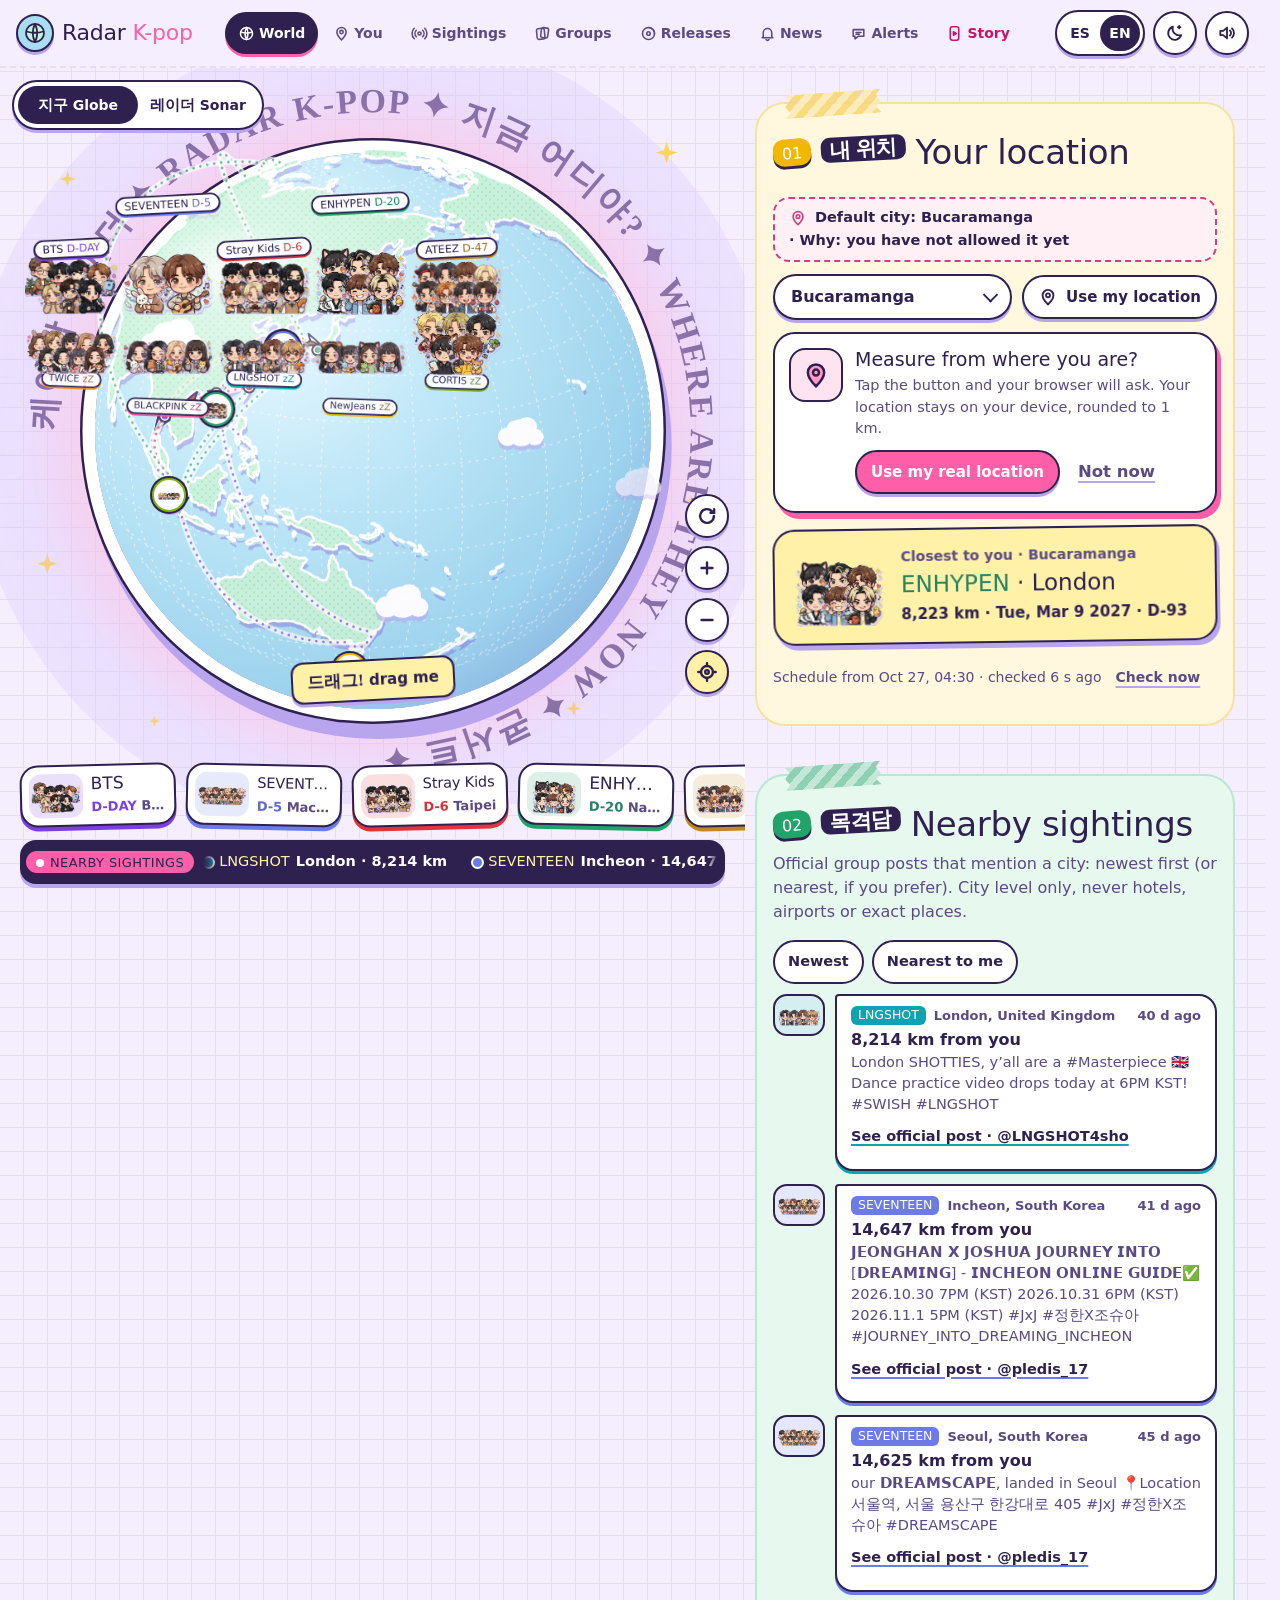
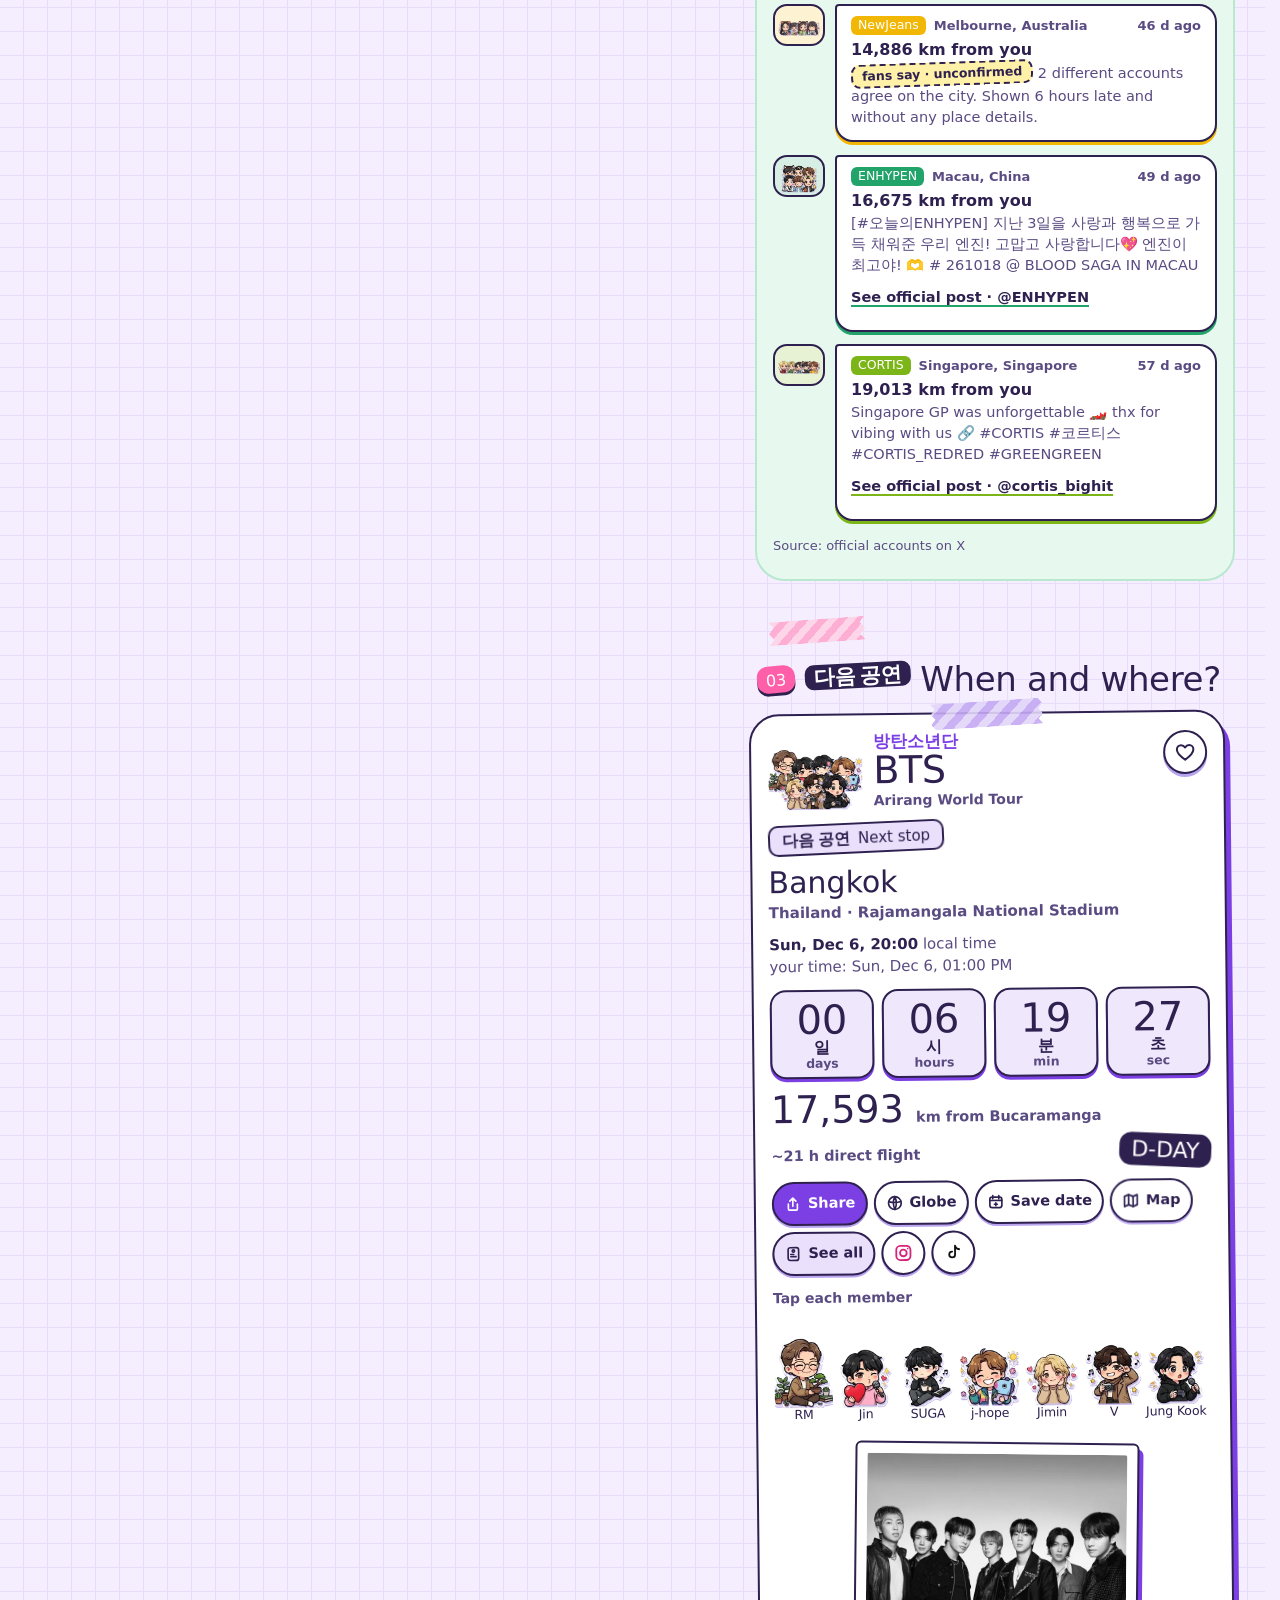
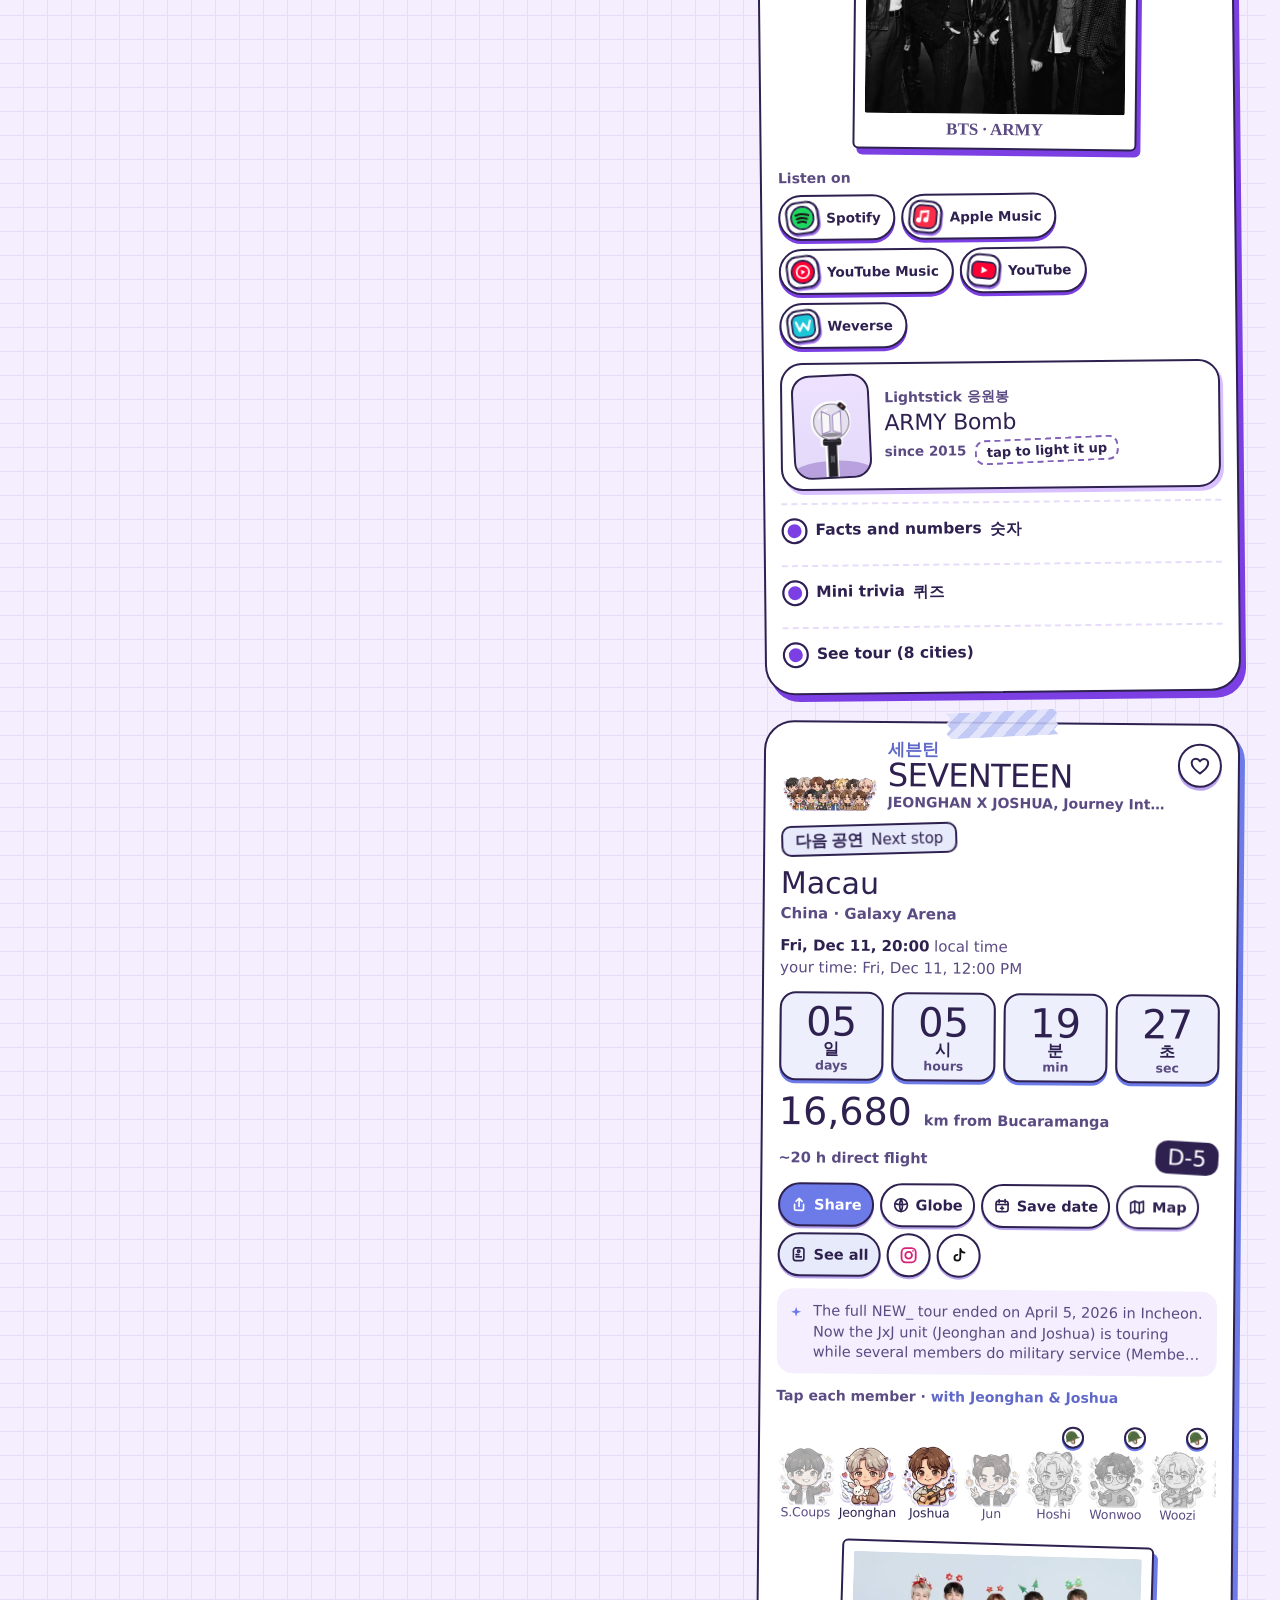
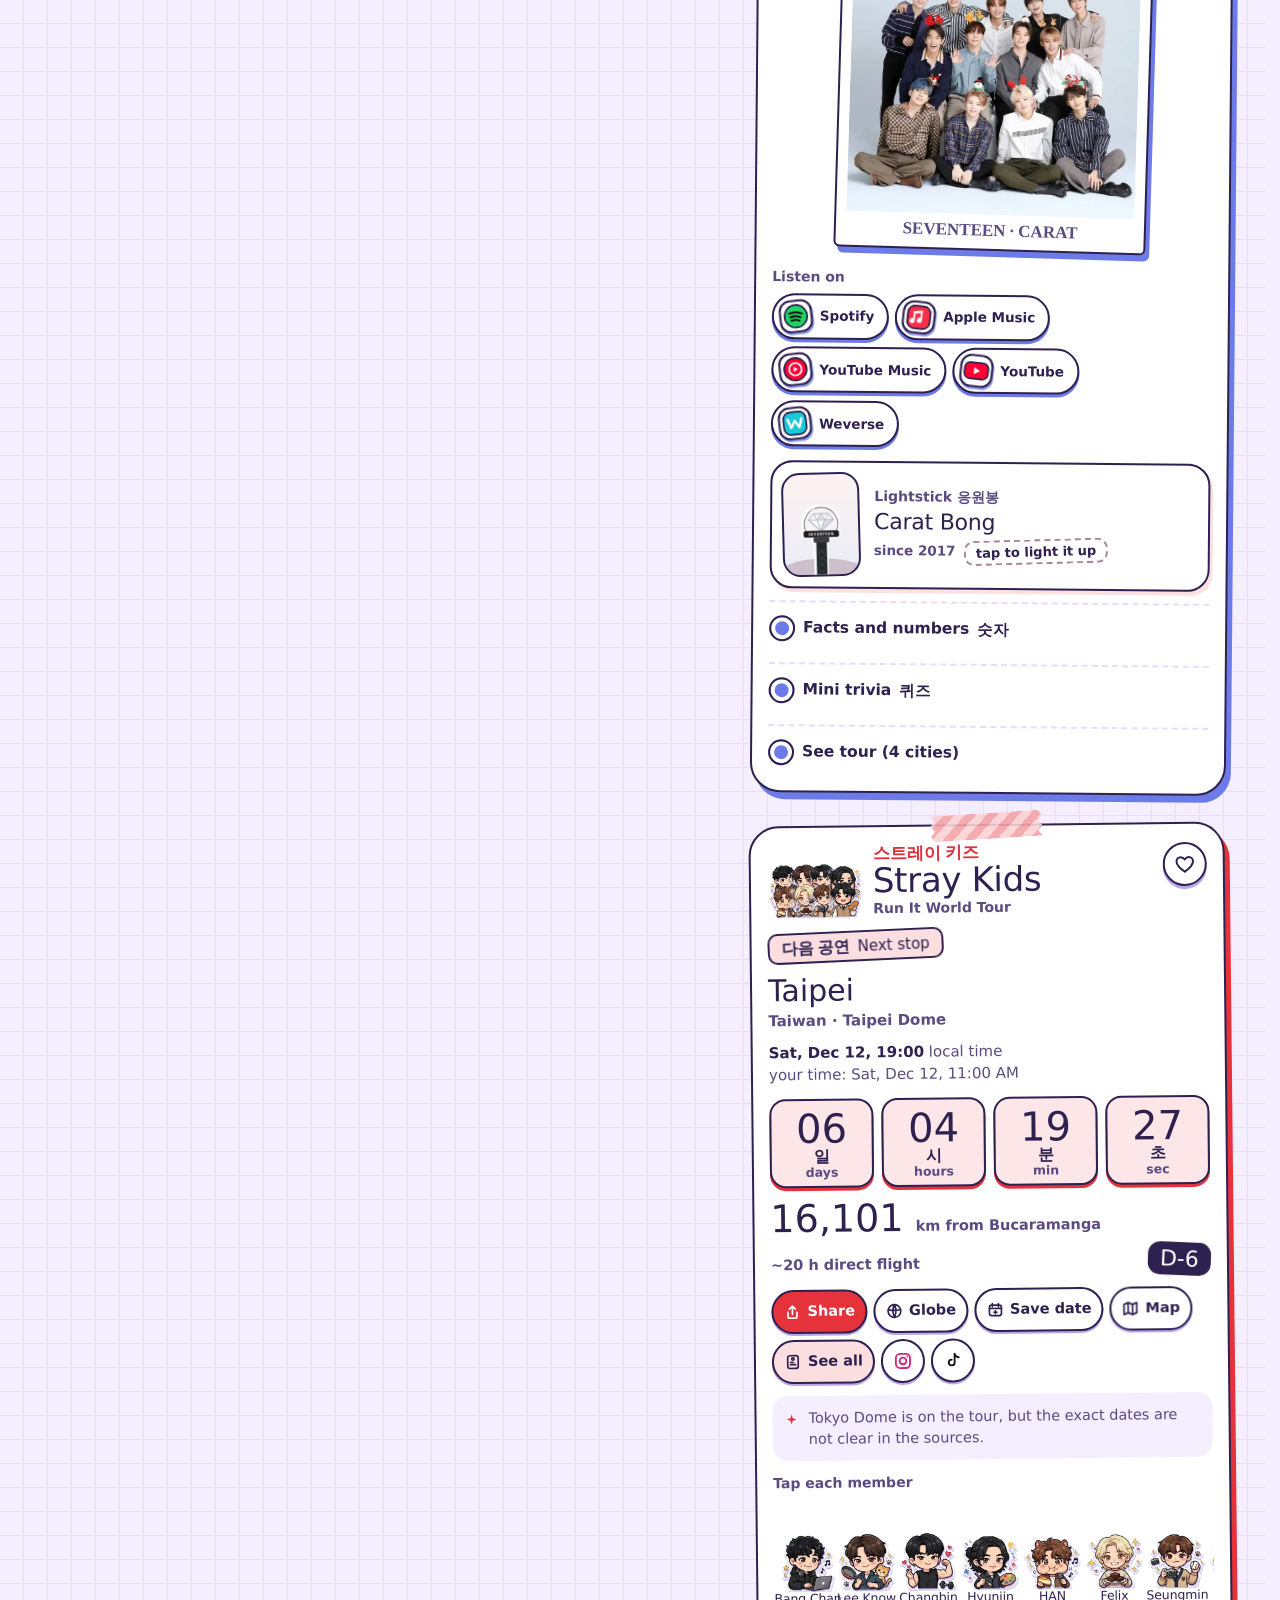
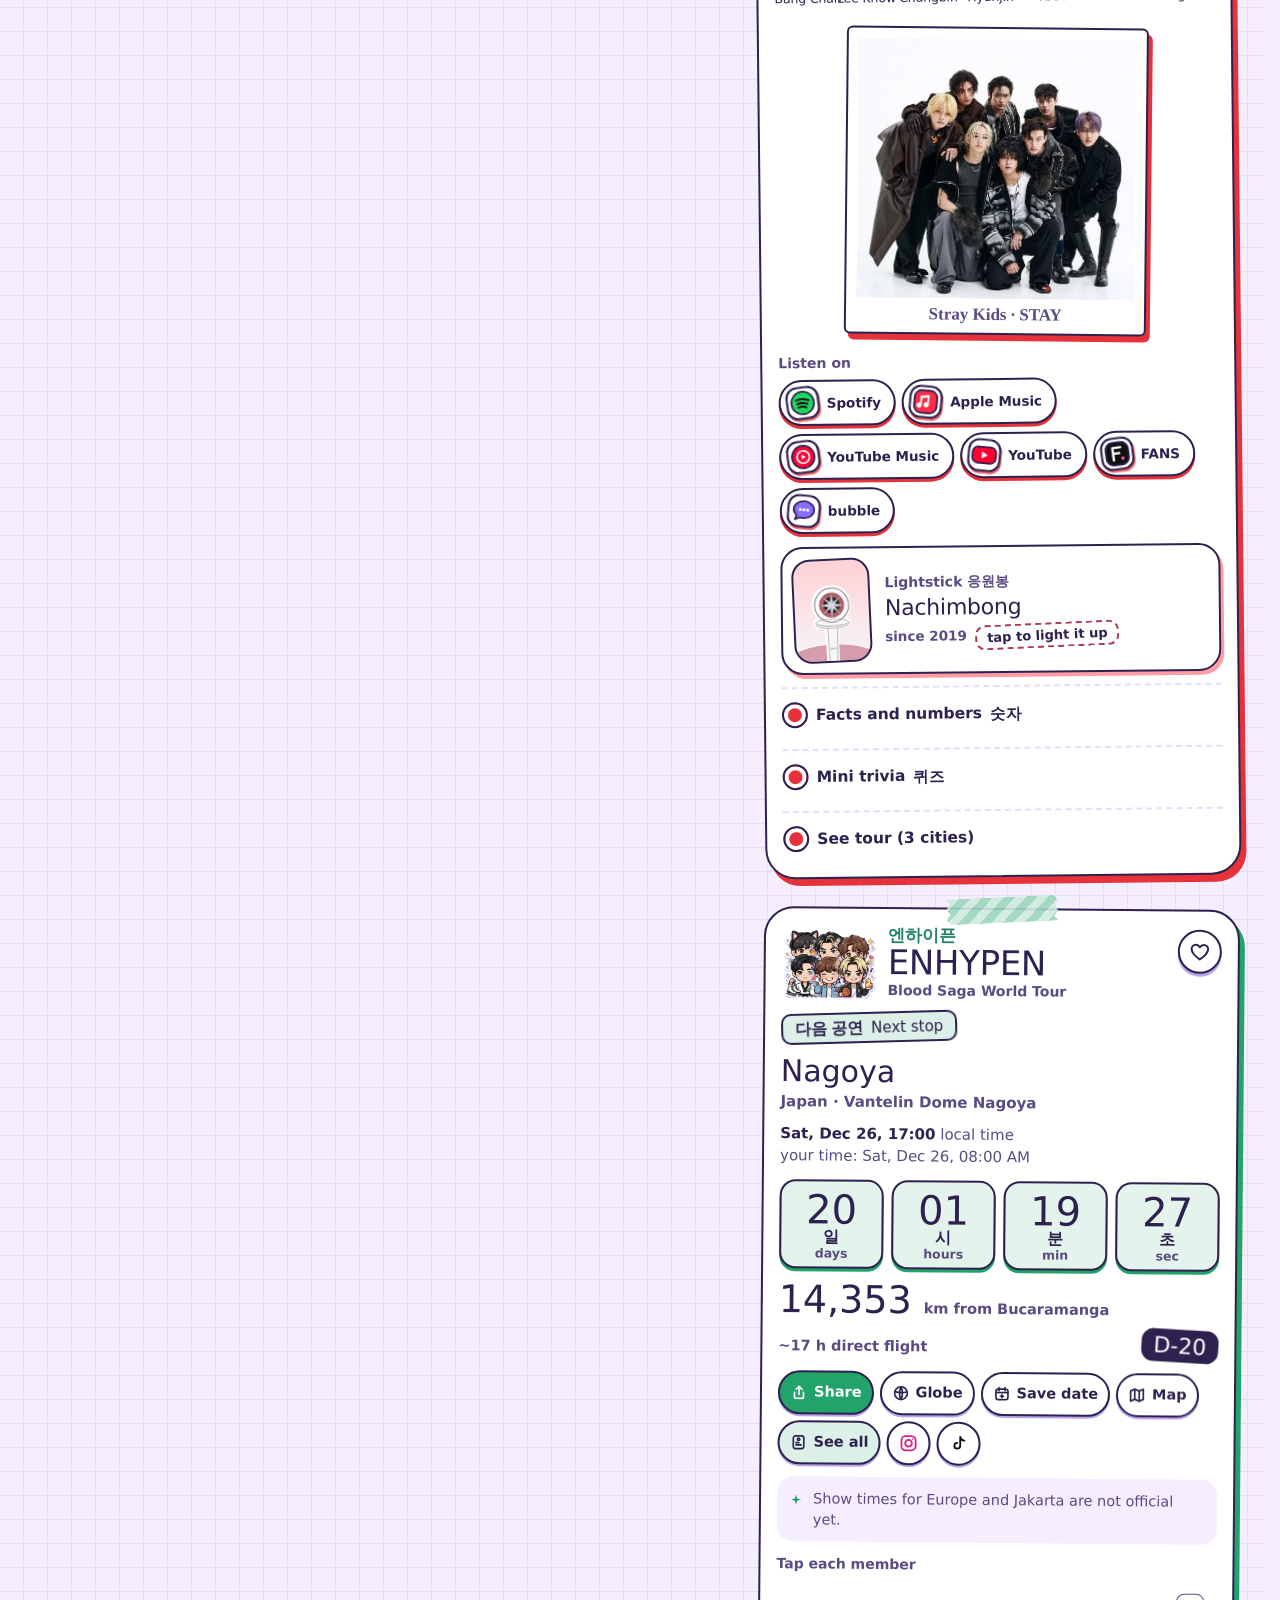
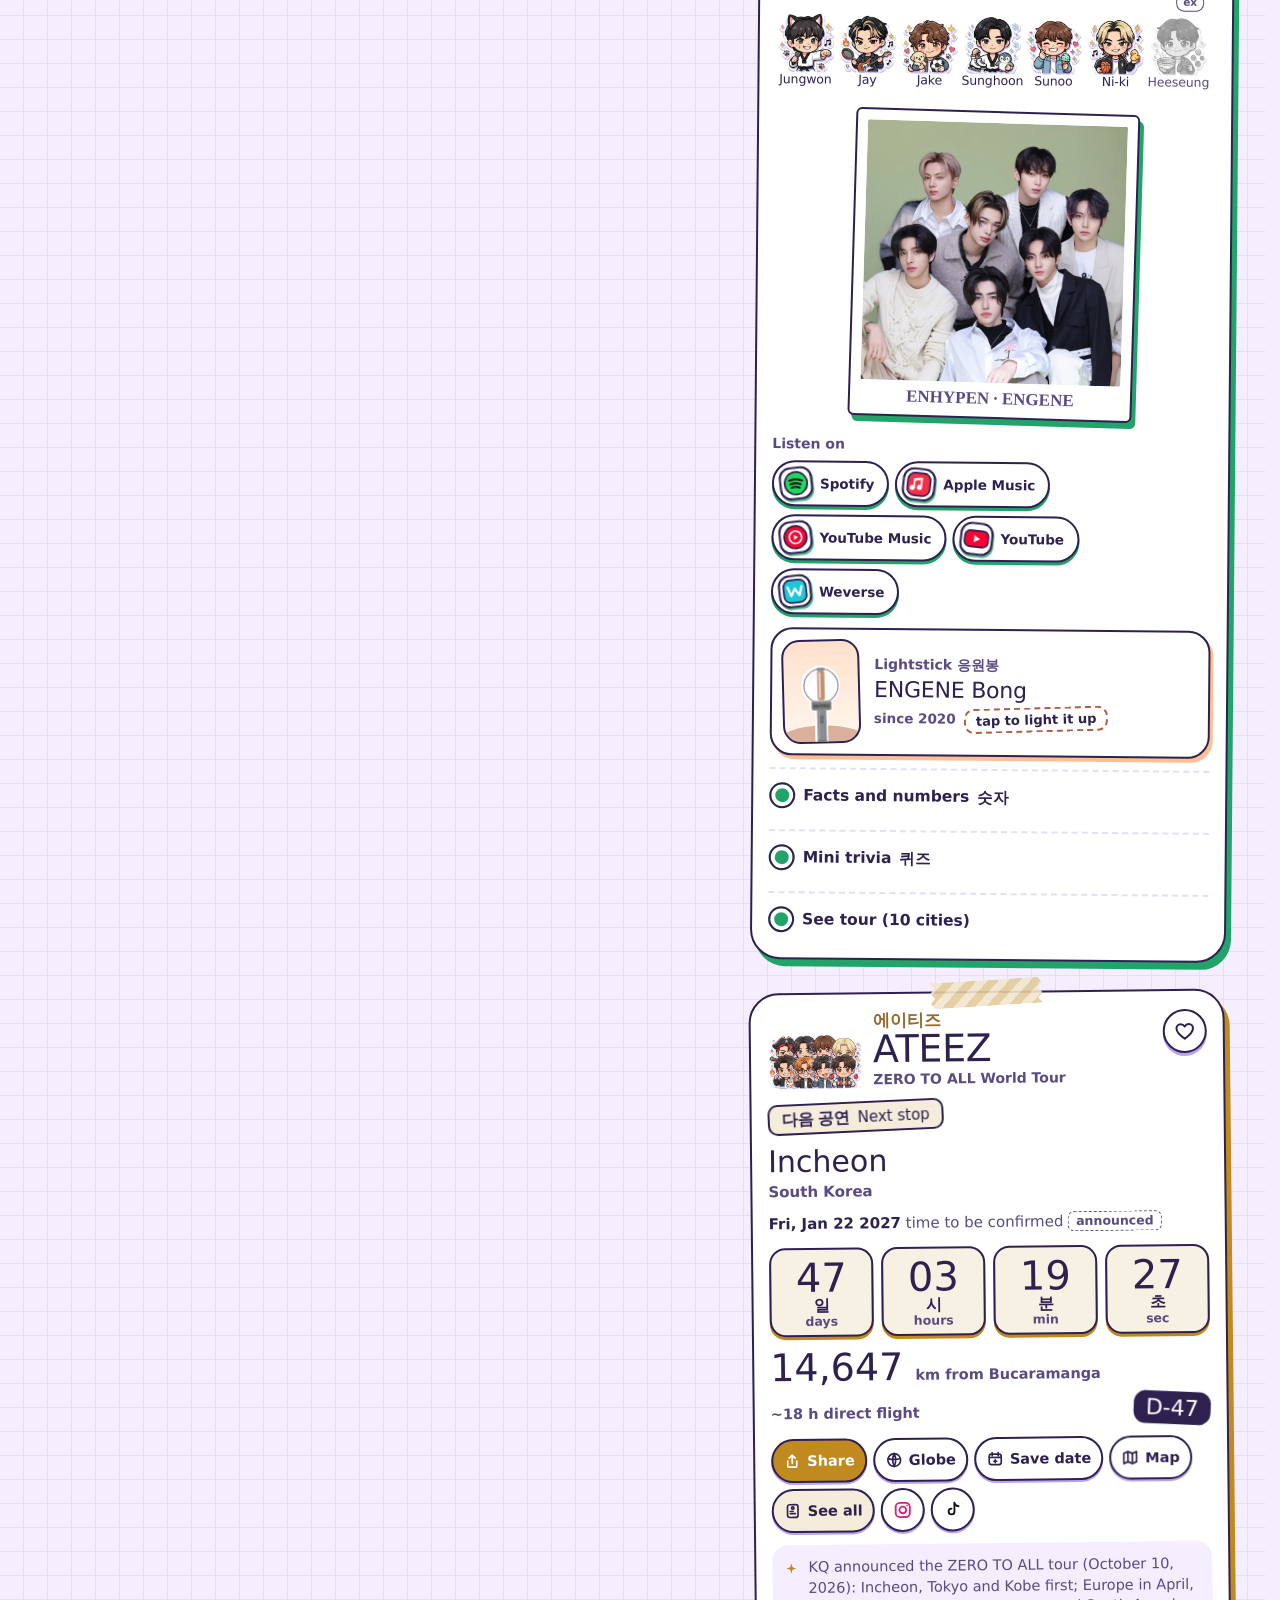
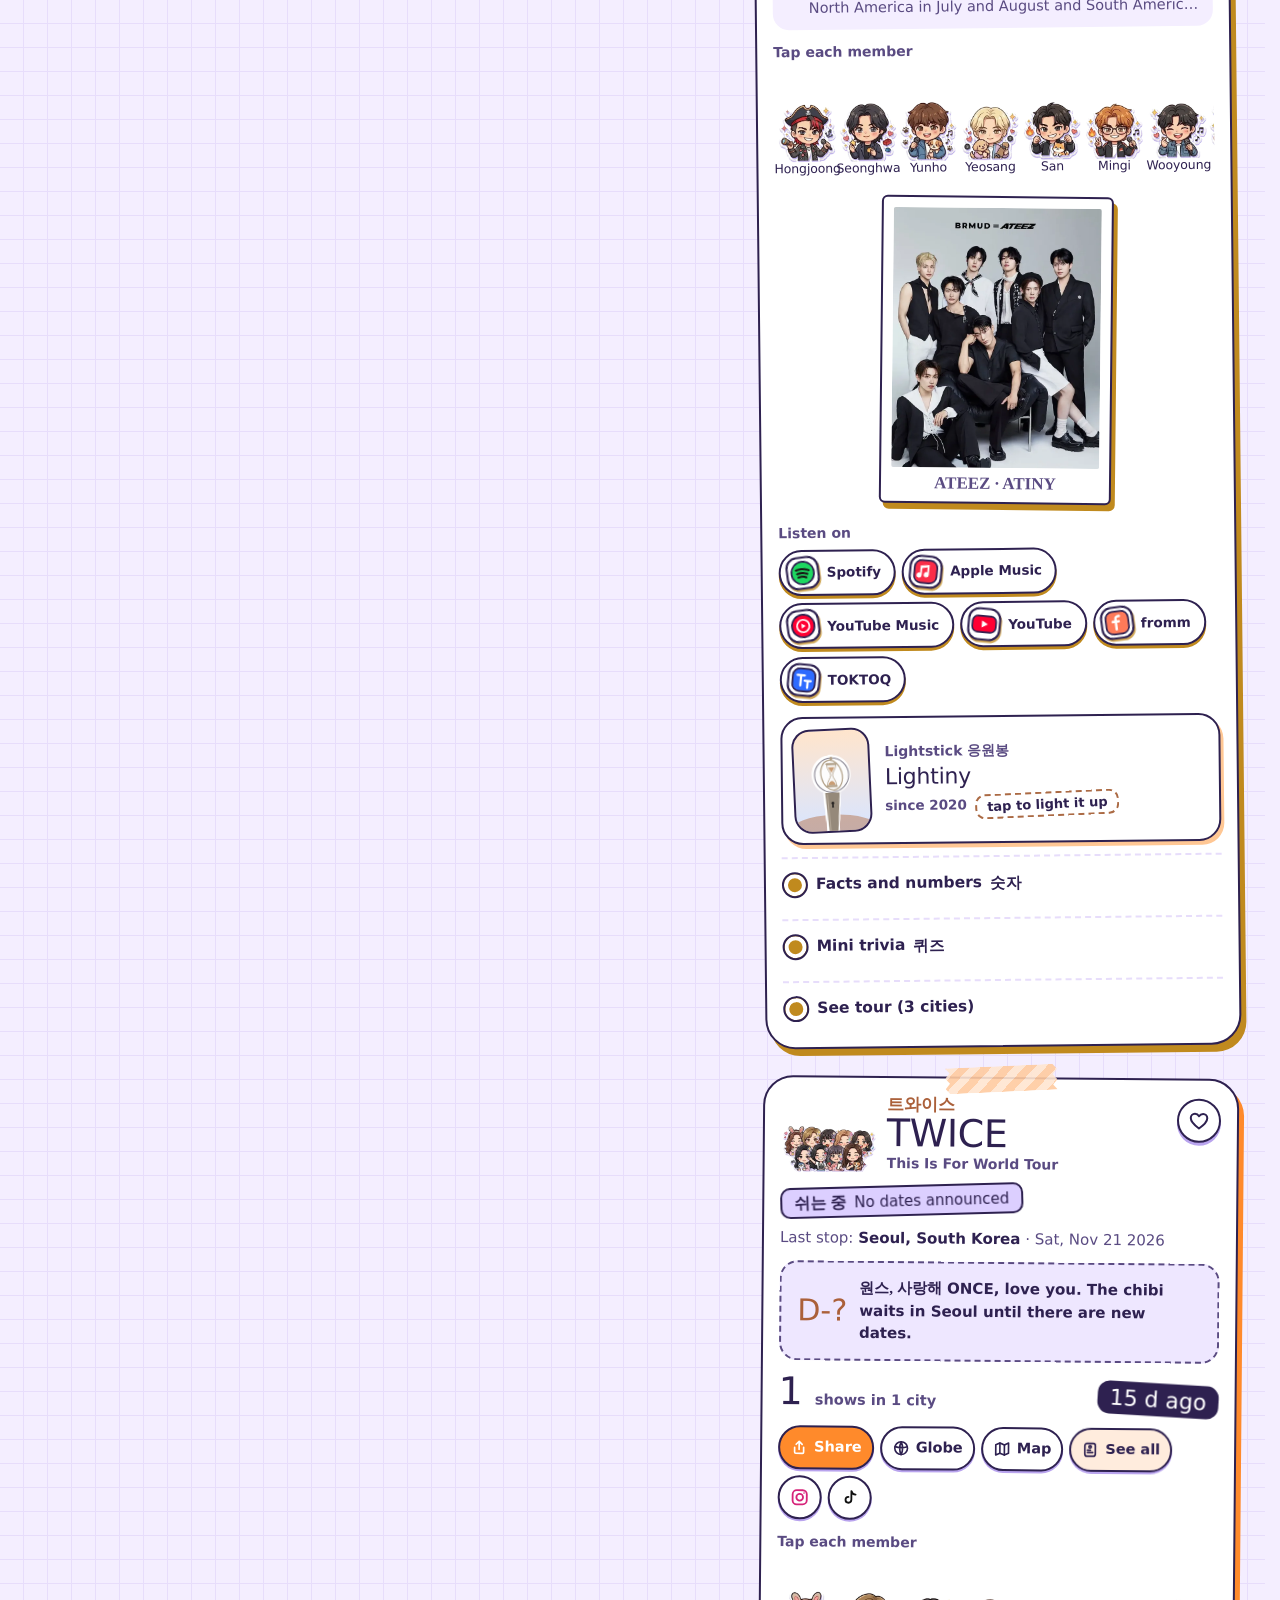
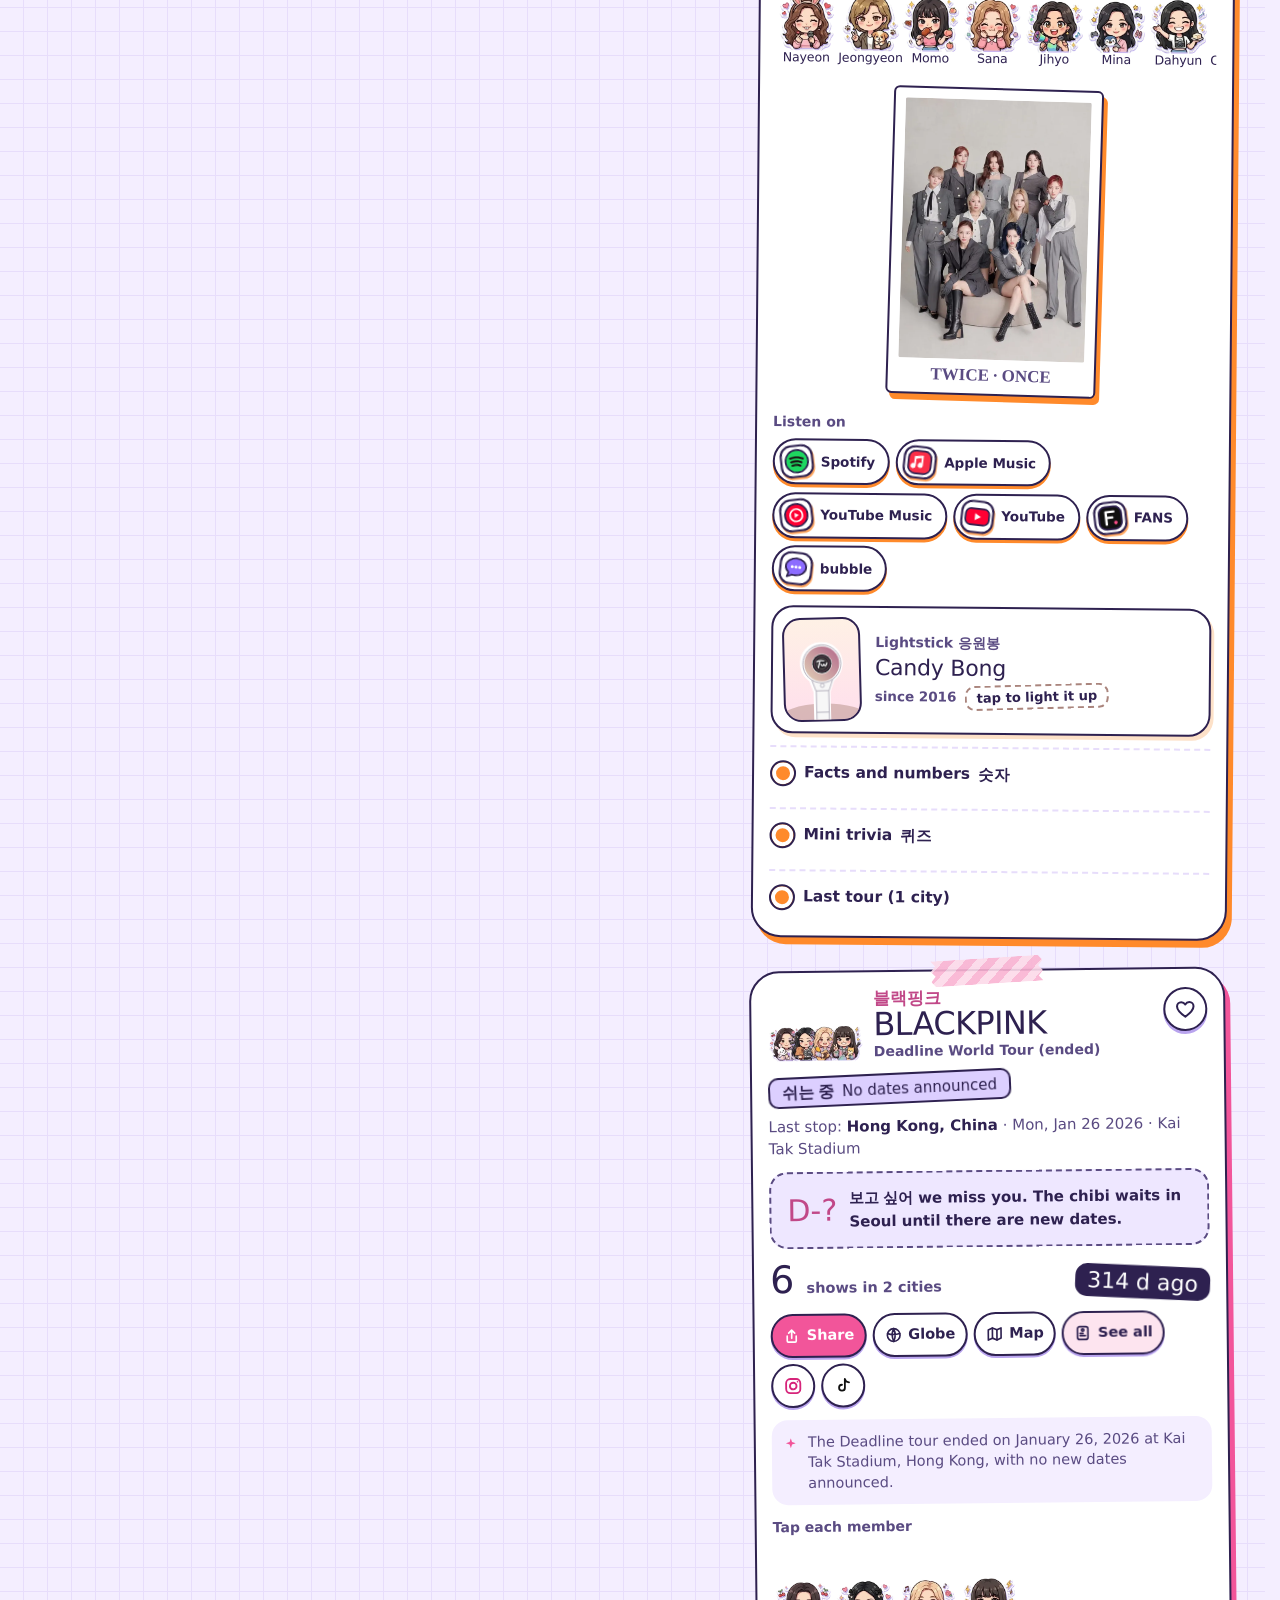
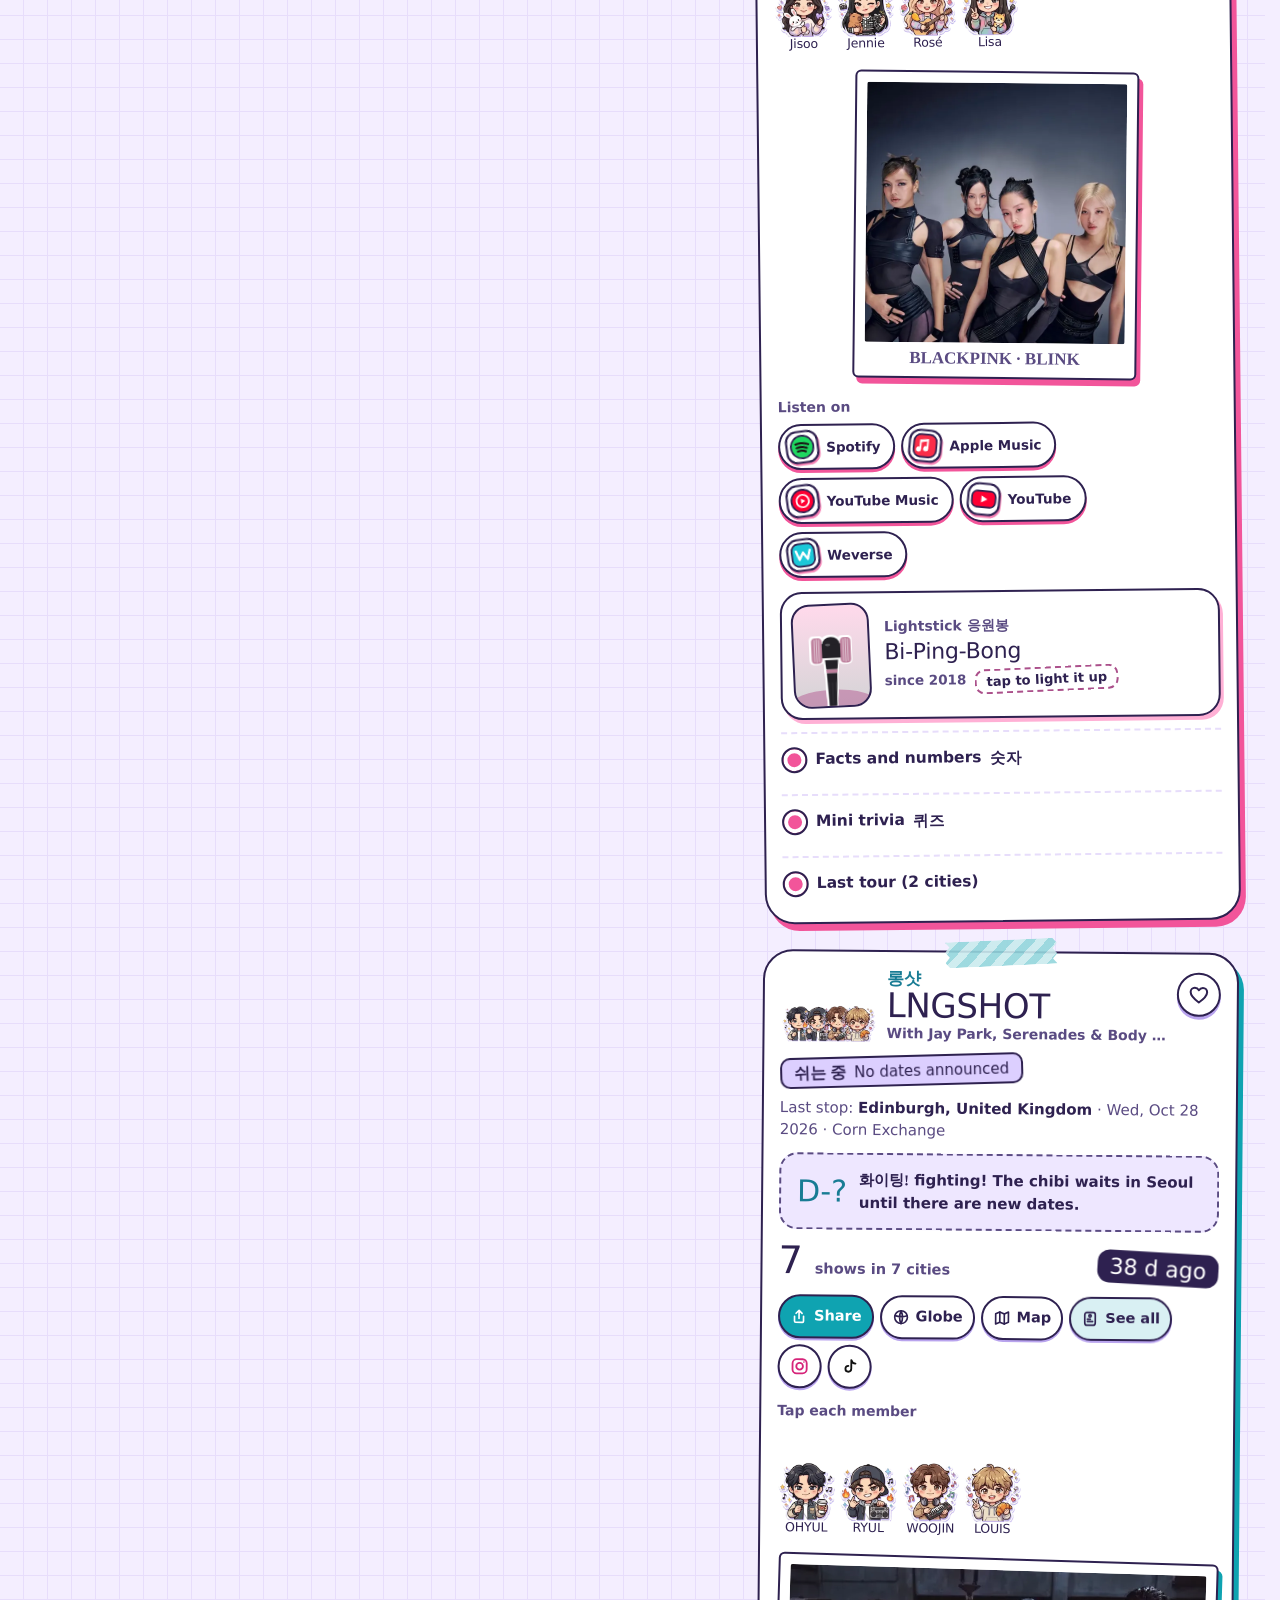
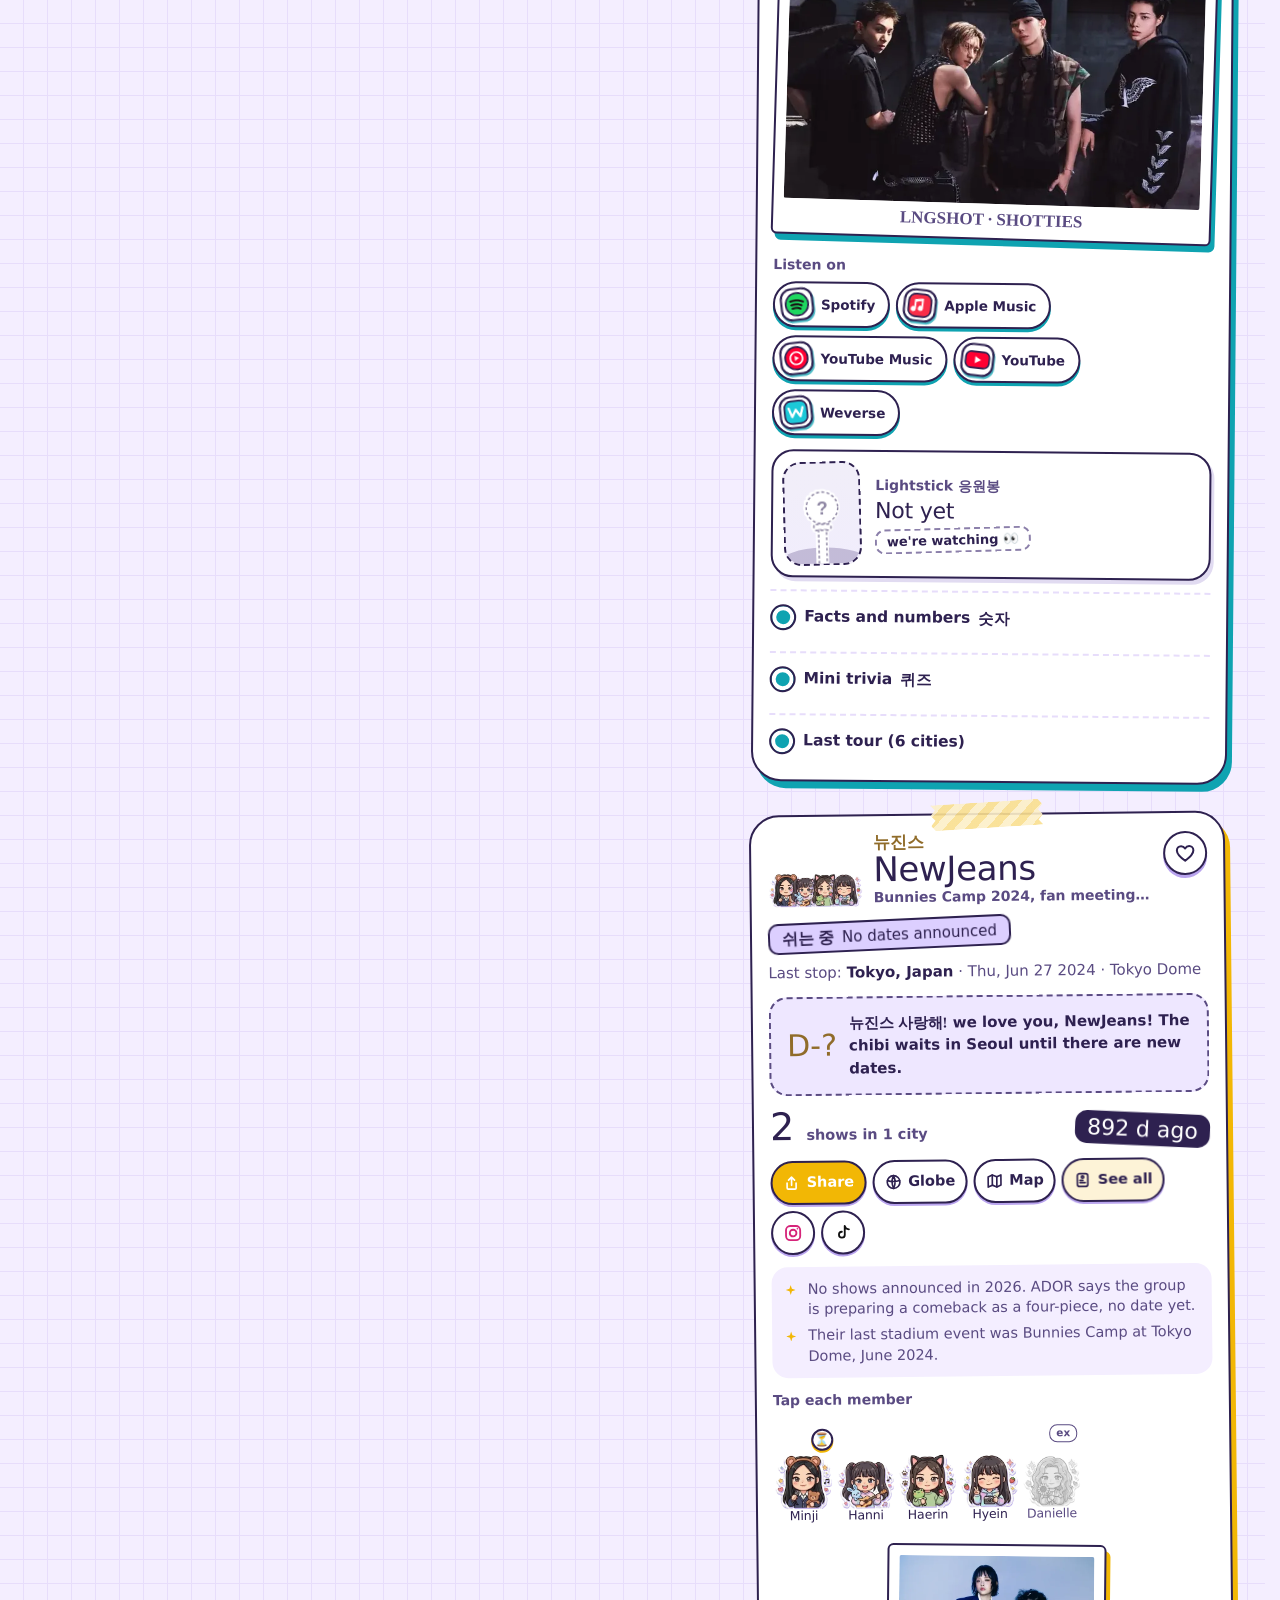
==== commit ede38047: "Datos en vivo desde la rama data: el robot deja de desplegar en Vercel Cada push del robot a main cr" ====
--- a/index.html
+++ b/index.html
@@ -34,7 +34,7 @@
 <link rel="preconnect" href="https://fonts.gstatic.com" crossorigin>
 <link rel="stylesheet" href="https://fonts.googleapis.com/css2?family=Baloo+2:wght@400;500;600;700;800&family=Gaegu:wght@400;700&family=Jua&display=swap">
 <link rel="preload" href="assets/land-110m.json" as="fetch" crossorigin>
-<link rel="stylesheet" href="assets/app.css?v=586a308453">
+<link rel="stylesheet" href="assets/app.css?v=c9bca3bba8">
 </head>
 <body>
 <a class="skip" href="#grupos" data-i18n="skip">Skip to the groups</a>
@@ -339,10 +339,10 @@
 <div class="toast" id="toast" role="status" aria-live="polite" hidden></div>
 
 <script>window.RADAR_DATA0 = {"updated_at":"2026-10-27T04:30:50Z","sources":[{"name":"Live Nation (BTS)","url":"https://www.livenation.com/artist/K8vZ917KpXV/bts-events"},{"name":"Wikipedia, Arirang World Tour","url":"https://en.wikipedia.org/wiki/Arirang_World_Tour"},{"name":"Wikipedia, Run It World Tour","url":"https://en.wikipedia.org/wiki/Run_It_World_Tour"},{"name":"KpopOfficial (Stray Kids)","url":"https://kpopofficial.com/schedule/stray-kids/"},{"name":"JamBase (Stray Kids)","url":"https://www.jambase.com/band/stray-kids"},{"name":"Wikipedia, This Is For World Tour","url":"https://en.wikipedia.org/wiki/This_Is_For_World_Tour"},{"name":"Wikipedia, Deadline World Tour (BLACKPINK)","url":"https://en.wikipedia.org/wiki/Deadline_World_Tour"},{"name":"Soompi (LNGSHOT con Jay Park)","url":"https://www.soompi.com/article/1847441wpp/jay-park-announces-2026-world-tour-stops-with-lngshot","name_en":"Soompi (LNGSHOT with Jay Park)"},{"name":"Setlist.fm (LNGSHOT)","url":"https://www.setlist.fm/setlists/lngshot-1b9d5104.html"},{"name":"allkpop (comeback de LNGSHOT)","url":"https://www.allkpop.com/article/2026/09/lngshot-eye-a-late-october-or-early-november-return-with-new-music","name_en":"allkpop (LNGSHOT comeback)"},{"name":"Wikipedia, NEW_ World Tour (SEVENTEEN)","url":"https://en.wikipedia.org/wiki/New_World_Tour"},{"name":"Soompi (gira de JxJ)","url":"https://www.soompi.com/article/1873646wpp/seventeen-unit-jxj-jeonghan-x-joshua-announces-stops-for-tour-journey-into-dreaming","name_en":"Soompi (JxJ tour)"},{"name":"NME (Blood Saga de ENHYPEN)","url":"https://www.nme.com/news/music/enhypen-announce-details-of-blood-saga-world-tour-for-2026-and-2027-3940808","name_en":"NME (ENHYPEN Blood Saga)"},{"name":"PR Times (ENHYPEN en Japón)","url":"https://prtimes.jp/main/html/rd/p/000000684.000045862.html","name_en":"PR Times (ENHYPEN in Japan)"},{"name":"Wikipedia, presentaciones de NewJeans","url":"https://en.wikipedia.org/wiki/List_of_NewJeans_live_performances","name_en":"Wikipedia, NewJeans live performances"},{"name":"Star News (NewJeans en 2026)","url":"https://starnewskorea.com/en/music/2026/10/14/2026101410031571957","name_en":"Star News (NewJeans in 2026)"},{"name":"Consequence (gira de CORTIS)","url":"https://consequence.net/2026/06/cortis-2026-north-american-put-your-phone-down-tour/","name_en":"Consequence (CORTIS tour)"},{"name":"KpopOfficial (CORTIS)","url":"https://kpopofficial.com/schedule/cortis/"},{"name":"Namane (fechas de Seúl y Japón de CORTIS)","url":"https://blog.namanecard.com/en/cortis-put-your-phone-down-tour-2026-dates/","name_en":"Namane (CORTIS Seoul and Japan dates)"},{"name":"JoongAng Daily (gira ZERO TO ALL de ATEEZ)","name_en":"JoongAng Daily (ATEEZ ZERO TO ALL tour)","url":"https://www.koreajoongangdaily.com/entertainment/ateez-to-open-2027-zero-to-all-world-tour-in-incheonnbsp/12913665"},{"name":"Wikipedia, giras de ATEEZ","name_en":"Wikipedia, ATEEZ concert tours","url":"https://en.wikipedia.org/wiki/List_of_Ateez_concert_tours"}],"groups":[{"id":"bts","name":"BTS","tour":"Arirang World Tour","watch":[],"events":[{"id":"bts-20261009-lima","local_date":"2026-10-09","start":"2026-10-09T20:00:00-05:00","city":"Lima","country":"Perú","venue":"Estadio Nacional","lat":-12.0672,"lon":-77.0333,"status":"anunciado"},{"id":"bts-20261016-santiago","local_date":"2026-10-16","start":"2026-10-16T20:00:00-03:00","city":"Santiago","country":"Chile","venue":"Estadio Nacional Julio Martínez Prádanos","lat":-33.4645,"lon":-70.6107,"status":"confirmado","onsale":"2026-03-27T16:00:00Z"},{"id":"bts-20261017-santiago","local_date":"2026-10-17","start":"2026-10-17T20:00:00-03:00","city":"Santiago","country":"Chile","venue":"Estadio Nacional Julio Martínez Prádanos","lat":-33.4645,"lon":-70.6107,"status":"confirmado","onsale":"2026-03-27T16:00:00Z"},{"id":"bts-20261021-laplata","local_date":"2026-10-21","start":"2026-10-21T20:00:00-03:00","city":"La Plata","country":"Argentina","venue":"Estadio Único Diego Armando Maradona","lat":-34.9138,"lon":-57.9893,"status":"confirmado"},{"id":"bts-20261023-laplata","local_date":"2026-10-23","start":"2026-10-23T20:00:00-03:00","city":"La Plata","country":"Argentina","venue":"Estadio Único Diego Armando Maradona","lat":-34.9138,"lon":-57.9893,"status":"confirmado"},{"id":"bts-20261024-laplata","local_date":"2026-10-24","start":"2026-10-24T20:00:00-03:00","city":"La Plata","country":"Argentina","venue":"Estadio Único Diego Armando Maradona","lat":-34.9138,"lon":-57.9893,"status":"confirmado"},{"id":"bts-20261028-saopaulo","local_date":"2026-10-28","start":"2026-10-28T20:00:00-03:00","city":"São Paulo","country":"Brasil","venue":"Estádio MorumBIS","lat":-23.6,"lon":-46.72,"status":"confirmado","onsale":"2026-04-16T23:21:00Z"},{"id":"bts-20261030-saopaulo","local_date":"2026-10-30","start":"2026-10-30T20:00:00-03:00","city":"São Paulo","country":"Brasil","venue":"Estádio MorumBIS","lat":-23.6,"lon":-46.72,"status":"confirmado","onsale":"2026-04-16T23:22:00Z"},{"id":"bts-20261031-saopaulo","local_date":"2026-10-31","start":"2026-10-31T20:00:00-03:00","city":"São Paulo","country":"Brasil","venue":"Estádio MorumBIS","lat":-23.6,"lon":-46.72,"status":"confirmado","onsale":"2026-04-16T23:23:00Z"},{"id":"bts-20261119-kaohsiung","local_date":"2026-11-19","start":"2026-11-19T20:00:00+08:00","city":"Kaohsiung","country":"Taiwán","venue":"Kaohsiung National Stadium","lat":22.701,"lon":120.294,"status":"confirmado"},{"id":"bts-20261121-kaohsiung","local_date":"2026-11-21","start":"2026-11-21T20:00:00+08:00","city":"Kaohsiung","country":"Taiwán","venue":"Kaohsiung National Stadium","lat":22.701,"lon":120.294,"status":"confirmado"},{"id":"bts-20261122-kaohsiung","local_date":"2026-11-22","start":"2026-11-22T20:00:00+08:00","city":"Kaohsiung","country":"Taiwán","venue":"Kaohsiung National Stadium","lat":22.701,"lon":120.294,"status":"confirmado"},{"id":"bts-20261203-bangkok","local_date":"2026-12-03","start":"2026-12-03T20:00:00+07:00","city":"Bangkok","country":"Tailandia","venue":"Rajamangala National Stadium","lat":13.7558,"lon":100.6217,"status":"confirmado"},{"id":"bts-20261205-bangkok","local_date":"2026-12-05","start":"2026-12-05T20:00:00+07:00","city":"Bangkok","country":"Tailandia","venue":"Rajamangala National Stadium","lat":13.7558,"lon":100.6217,"status":"confirmado"},{"id":"bts-20261206-bangkok","local_date":"2026-12-06","start":"2026-12-06T20:00:00+07:00","city":"Bangkok","country":"Tailandia","venue":"Rajamangala National Stadium","lat":13.7558,"lon":100.6217,"status":"confirmado"},{"id":"bts-20261212-kualalumpur","local_date":"2026-12-12","start":"2026-12-12T20:00:00+08:00","city":"Kuala Lumpur","country":"Malasia","venue":"Bukit Jalil National Stadium","lat":3.0546,"lon":101.6919,"status":"confirmado"},{"id":"bts-20261213-kualalumpur","local_date":"2026-12-13","start":"2026-12-13T20:00:00+08:00","city":"Kuala Lumpur","country":"Malasia","venue":"Bukit Jalil National Stadium","lat":3.0546,"lon":101.6919,"status":"confirmado"},{"id":"bts-20261217-singapore","local_date":"2026-12-17","start":"2026-12-17T20:00:00+08:00","city":"Singapur","country":"Singapur","venue":"National Stadium","lat":1.3047,"lon":103.8747,"status":"confirmado"},{"id":"bts-20261219-singapore","local_date":"2026-12-19","start":"2026-12-19T20:00:00+08:00","city":"Singapur","country":"Singapur","venue":"National Stadium","lat":1.3047,"lon":103.8747,"status":"confirmado"},{"id":"bts-20261220-singapore","local_date":"2026-12-20","start":"2026-12-20T20:00:00+08:00","city":"Singapur","country":"Singapur","venue":"National Stadium","lat":1.3047,"lon":103.8747,"status":"confirmado"},{"id":"bts-20261222-singapore","local_date":"2026-12-22","start":"2026-12-22T20:00:00+08:00","city":"Singapur","country":"Singapur","venue":"National Stadium","lat":1.3047,"lon":103.8747,"status":"confirmado"},{"id":"bts-20261226-jakarta","local_date":"2026-12-26","start":"2026-12-26T20:00:00+07:00","city":"Yakarta","country":"Indonesia","venue":null,"lat":-6.2088,"lon":106.8456,"status":"anunciado"},{"id":"bts-20261227-jakarta","local_date":"2026-12-27","start":"2026-12-27T20:00:00+07:00","city":"Yakarta","country":"Indonesia","venue":null,"lat":-6.2088,"lon":106.8456,"status":"anunciado"},{"id":"bts-tm-17a8v0G65R_Eq8g","local_date":"2027-02-10","start":"2027-02-10T17:00:00+11:00","city":"Melbourne","country":"Australia","venue":"Marvel Stadium","lat":-37.8165,"lon":144.9455,"status":"confirmado","source":"tm","tm_name":"BTS WORLD TOUR 'ARIRANG' IN MELBOURNE","onsale":"2026-06-04T00:00:00Z"},{"id":"bts-20270212-melbourne","local_date":"2027-02-12","start":"2027-02-12T20:00:00+11:00","city":"Melbourne","country":"Australia","venue":null,"lat":-37.8136,"lon":144.9631,"status":"anunciado","onsale":"2026-06-04T00:00:00Z"},{"id":"bts-20270213-melbourne","local_date":"2027-02-13","start":"2027-02-13T20:00:00+11:00","city":"Melbourne","country":"Australia","venue":null,"lat":-37.8136,"lon":144.9631,"status":"anunciado","onsale":"2026-06-04T00:00:00Z"},{"id":"bts-20270220-sydney","local_date":"2027-02-20","start":"2027-02-20T20:00:00+11:00","city":"Sídney","country":"Australia","venue":null,"lat":-33.8688,"lon":151.2093,"status":"anunciado","onsale":"2026-06-04T03:00:00Z"},{"id":"bts-20270221-sydney","local_date":"2027-02-21","start":"2027-02-21T20:00:00+11:00","city":"Sídney","country":"Australia","venue":null,"lat":-33.8688,"lon":151.2093,"status":"anunciado","onsale":"2026-06-04T03:00:00Z"},{"id":"bts-20270304-hongkong","local_date":"2027-03-04","start":"2027-03-04T20:00:00+08:00","city":"Hong Kong","country":"China","venue":null,"lat":22.3193,"lon":114.1694,"status":"anunciado"},{"id":"bts-20270306-hongkong","local_date":"2027-03-06","start":"2027-03-06T20:00:00+08:00","city":"Hong Kong","country":"China","venue":null,"lat":22.3193,"lon":114.1694,"status":"anunciado"},{"id":"bts-20270307-hongkong","local_date":"2027-03-07","start":"2027-03-07T20:00:00+08:00","city":"Hong Kong","country":"China","venue":null,"lat":22.3193,"lon":114.1694,"status":"anunciado"},{"id":"bts-20270313-manila","local_date":"2027-03-13","start":"2027-03-13T20:00:00+08:00","city":"Manila","country":"Filipinas","venue":null,"lat":14.5995,"lon":120.9842,"status":"anunciado"},{"id":"bts-20270314-manila","local_date":"2027-03-14","start":"2027-03-14T20:00:00+08:00","city":"Manila","country":"Filipinas","venue":null,"lat":14.5995,"lon":120.9842,"status":"anunciado"}],"watch_en":[],"tour_en":"Arirang World Tour"},{"id":"skz","name":"Stray Kids","tour":"Run It World Tour","watch":["Tokyo Dome aparece en la gira, pero las fechas exactas no salen claras en las fuentes."],"events":[{"id":"skz-20260919-osaka","local_date":"2026-09-19","start":"2026-09-19T18:00:00+09:00","city":"Osaka","country":"Japón","venue":"Kyocera Dome Osaka","lat":34.6695,"lon":135.4762,"status":"confirmado"},{"id":"skz-20260920-osaka","local_date":"2026-09-20","start":"2026-09-20T18:00:00+09:00","city":"Osaka","country":"Japón","venue":"Kyocera Dome Osaka","lat":34.6695,"lon":135.4762,"status":"confirmado"},{"id":"skz-20261024-fukuoka","local_date":"2026-10-24","start":"2026-10-24T18:00:00+09:00","city":"Fukuoka","country":"Japón","venue":"Mizuho PayPay Dome Fukuoka","lat":33.5953,"lon":130.3622,"status":"confirmado"},{"id":"skz-20261205-hongkong","local_date":"2026-12-05","start":"2026-12-05T20:00:00+08:00","city":"Hong Kong","country":"China","venue":"Kai Tak Stadium","lat":22.3047,"lon":114.194,"status":"confirmado"},{"id":"skz-20261212-taipei","local_date":"2026-12-12","start":"2026-12-12T19:00:00+08:00","city":"Taipéi","country":"Taiwán","venue":"Taipei Dome","lat":25.0437,"lon":121.56,"status":"confirmado"},{"id":"skz-20270116-bangkok","local_date":"2027-01-16","start":"2027-01-16T19:00:00+07:00","city":"Nonthaburi (Bangkok)","country":"Tailandia","venue":"IMPACT Arena","lat":13.913,"lon":100.546,"status":"anunciado"},{"id":"skz-20270117-bangkok","local_date":"2027-01-17","start":"2027-01-17T19:00:00+07:00","city":"Nonthaburi (Bangkok)","country":"Tailandia","venue":"IMPACT Arena","lat":13.913,"lon":100.546,"status":"anunciado"},{"id":"skz-20270307-singapore","local_date":"2027-03-07","start":"2027-03-07T19:00:00+08:00","city":"Singapur","country":"Singapur","venue":null,"lat":1.3521,"lon":103.8198,"status":"anunciado"}],"watch_en":["Tokyo Dome is on the tour, but the exact dates are not clear in the sources."],"tour_en":"Run It World Tour"},{"id":"twice","name":"TWICE","tour":"This Is For World Tour","watch":[],"events":[{"local_date":"2026-11-21","lat":37.5665,"lon":126.978,"id":"twice-auto-20261121-seul","start":"2026-11-21T18:00:00+09:00","city":"Seúl","country":"Corea del Sur","venue":null,"status":"anunciado","source":"auto","src":"https://news.google.com/rss/articles/CBMijgFBVV95cUxQSmNBUHlCNFQ2NGhMOUwzVzM1c0V3R1hYMVQxcDhlbnU4WG15d1pmYmpGUV9yRkZiVVVYcWFENk41dk1hbWE5c1dZZWhvaWFERkx5eE15bmJEQ2xQYThrLXhLelpOWkJyMG8xeDYwZjhWNjJnVktYTFZvUDNaY1dKSDU4bXJHNTdVWVJOcWd3?oc=5","src_kind":"news","time_tbd":true}],"watch_en":[],"tour_en":"This Is For World Tour"},{"id":"blackpink","name":"BLACKPINK","tour":"Deadline World Tour (terminada)","watch":["La gira Deadline cerró el 26 de enero de 2026 en el Kai Tak Stadium de Hong Kong y no hay fechas nuevas anunciadas."],"events":[{"id":"bp-20260116-tokyo","local_date":"2026-01-16","start":"2026-01-16T20:00:00+09:00","city":"Tokio","country":"Japón","venue":"Tokyo Dome","lat":35.7056,"lon":139.7519,"status":"confirmado"},{"id":"bp-20260117-tokyo","local_date":"2026-01-17","start":"2026-01-17T20:00:00+09:00","city":"Tokio","country":"Japón","venue":"Tokyo Dome","lat":35.7056,"lon":139.7519,"status":"confirmado"},{"id":"bp-20260118-tokyo","local_date":"2026-01-18","start":"2026-01-18T20:00:00+09:00","city":"Tokio","country":"Japón","venue":"Tokyo Dome","lat":35.7056,"lon":139.7519,"status":"confirmado"},{"id":"bp-20260124-hongkong","local_date":"2026-01-24","start":"2026-01-24T20:00:00+08:00","city":"Hong Kong","country":"China","venue":"Kai Tak Stadium","lat":22.3047,"lon":114.194,"status":"confirmado"},{"id":"bp-20260125-hongkong","local_date":"2026-01-25","start":"2026-01-25T20:00:00+08:00","city":"Hong Kong","country":"China","venue":"Kai Tak Stadium","lat":22.3047,"lon":114.194,"status":"confirmado"},{"id":"bp-20260126-hongkong","local_date":"2026-01-26","start":"2026-01-26T20:00:00+08:00","city":"Hong Kong","country":"China","venue":"Kai Tak Stadium","lat":22.3047,"lon":114.194,"status":"confirmado"}],"watch_en":["The Deadline tour ended on January 26, 2026 at Kai Tak Stadium, Hong Kong, with no new dates announced."],"tour_en":"Deadline World Tour (ended)"},{"id":"lngshot","name":"LNGSHOT","tour":"Con Jay Park, Serenades & Body Rolls","watch":[],"events":[{"id":"lng-20261013-vienna","local_date":"2026-10-13","start":"2026-10-13T20:00:00+02:00","city":"Viena","country":"Austria","venue":"Gasometer","lat":48.187,"lon":16.42,"status":"confirmado"},{"id":"lng-20261015-zurich","local_date":"2026-10-15","start":"2026-10-15T20:00:00+02:00","city":"Zúrich (Dübendorf)","country":"Suiza","venue":"The Hall","lat":47.3995,"lon":8.619,"status":"confirmado"},{"id":"lng-20261017-milan","local_date":"2026-10-17","start":"2026-10-17T20:00:00+02:00","city":"Milán","country":"Italia","venue":"Fabrique","lat":45.4381,"lon":9.2415,"status":"confirmado"},{"id":"lng-20261020-paris","local_date":"2026-10-20","start":"2026-10-20T20:00:00+02:00","city":"París","country":"Francia","venue":"Zénith","lat":48.894,"lon":2.393,"status":"confirmado"},{"id":"lng-20261022-esch","local_date":"2026-10-22","start":"2026-10-22T20:00:00+02:00","city":"Esch-sur-Alzette","country":"Luxemburgo","venue":"Rockhal","lat":49.503,"lon":5.946,"status":"confirmado"},{"id":"lng-20261026-london","local_date":"2026-10-26","start":"2026-10-26T19:30:00+00:00","city":"Londres (Wembley)","country":"Reino Unido","venue":"OVO Arena Wembley","lat":51.556,"lon":-0.2796,"status":"confirmado","onsale":"2026-06-12T09:00:00Z"},{"id":"lng-20261028-edinburgh","local_date":"2026-10-28","start":"2026-10-28T19:30:00+00:00","city":"Edimburgo","country":"Reino Unido","venue":"Corn Exchange","lat":55.936,"lon":-3.243,"status":"confirmado"}],"watch_en":[],"tour_en":"With Jay Park, Serenades & Body Rolls"},{"id":"seventeen","name":"SEVENTEEN","tour":"JEONGHAN X JOSHUA, Journey Into [Dreaming] (unidad JxJ)","watch":["La gira completa NEW_ cerró el 5 de abril de 2026 en Incheon. Ahora sale de gira la unidad JxJ (Jeonghan y Joshua) mientras varios miembros hacen el servicio militar (en Miembros ves cuándo vuelve cada uno)."],"watch_en":["The full NEW_ tour ended on April 5, 2026 in Incheon. Now the JxJ unit (Jeonghan and Joshua) is touring while several members do military service (Members shows when each one returns)."],"events":[{"id":"svt-20260307-singapur-new","local_date":"2026-03-07","start":"2026-03-07T19:00:00+08:00","city":"Singapur","country":"Singapur","venue":"National Stadium","lat":1.3044,"lon":103.8746,"status":"confirmado"},{"id":"svt-20260314-bangkok-new","local_date":"2026-03-14","start":"2026-03-14T19:00:00+07:00","city":"Bangkok","country":"Tailandia","venue":"Suphachalasai Stadium","lat":13.7466,"lon":100.5293,"status":"confirmado"},{"id":"svt-20260321-bulacan-new","local_date":"2026-03-21","start":"2026-03-21T19:00:00+08:00","city":"Bulacan","country":"Filipinas","venue":"Philippine Sports Stadium","lat":14.7955,"lon":120.9478,"status":"confirmado"},{"id":"svt-20260405-incheon-new","local_date":"2026-04-05","start":"2026-04-05T18:30:00+09:00","city":"Incheon","country":"Corea del Sur","venue":"Incheon Asiad Main Stadium","lat":37.5521,"lon":126.6765,"status":"confirmado"},{"id":"svt-20261030-incheon","local_date":"2026-10-30","start":"2026-10-30T20:00:00+09:00","city":"Incheon","country":"Corea del Sur","venue":"Inspire Arena","lat":37.4637,"lon":126.3897,"status":"confirmado","lineup":["jeonghan","joshua"]},{"id":"svt-20261101-incheon","local_date":"2026-11-01","start":"2026-11-01T20:00:00+09:00","city":"Incheon","country":"Corea del Sur","venue":"Inspire Arena","lat":37.4637,"lon":126.3897,"status":"confirmado","lineup":["jeonghan","joshua"]},{"id":"svt-20261121-saitama","local_date":"2026-11-21","start":"2026-11-21T17:00:00+09:00","city":"Saitama","country":"Japón","venue":"Belluna Dome","lat":35.7686,"lon":139.4204,"status":"confirmado","lineup":["jeonghan","joshua"]},{"id":"svt-20261122-saitama","local_date":"2026-11-22","start":"2026-11-22T17:00:00+09:00","city":"Saitama","country":"Japón","venue":"Belluna Dome","lat":35.7686,"lon":139.4204,"status":"confirmado","lineup":["jeonghan","joshua"]},{"id":"svt-20261211-macao","local_date":"2026-12-11","start":"2026-12-11T20:00:00+08:00","city":"Macao","country":"China","venue":"Galaxy Arena","lat":22.149,"lon":113.556,"status":"confirmado","lineup":["jeonghan","joshua"]},{"id":"svt-20261212-macao","local_date":"2026-12-12","start":"2026-12-12T20:00:00+08:00","city":"Macao","country":"China","venue":"Galaxy Arena","lat":22.149,"lon":113.556,"status":"confirmado","lineup":["jeonghan","joshua"]},{"id":"svt-20270109-taipéi","local_date":"2027-01-09","start":"2027-01-09T20:00:00+08:00","city":"Taipéi","country":"Taiwán","venue":"Taipei Arena","lat":25.0516,"lon":121.5497,"status":"confirmado","lineup":["jeonghan","joshua"]},{"id":"svt-20270110-taipéi","local_date":"2027-01-10","start":"2027-01-10T20:00:00+08:00","city":"Taipéi","country":"Taiwán","venue":"Taipei Arena","lat":25.0516,"lon":121.5497,"status":"confirmado","lineup":["jeonghan","joshua"]},{"id":"svt-20270130-busan","local_date":"2027-01-30","start":"2027-01-30T20:00:00+09:00","city":"Busan","country":"Corea del Sur","venue":"BEXCO","lat":35.1691,"lon":129.1361,"status":"confirmado","lineup":["jeonghan","joshua"]},{"id":"svt-20270131-busan","local_date":"2027-01-31","start":"2027-01-31T20:00:00+09:00","city":"Busan","country":"Corea del Sur","venue":"BEXCO","lat":35.1691,"lon":129.1361,"status":"confirmado","lineup":["jeonghan","joshua"]},{"id":"svt-20270220-hong","local_date":"2027-02-20","start":"2027-02-20T20:00:00+08:00","city":"Hong Kong","country":"China","venue":"AsiaWorld-Arena","lat":22.3219,"lon":113.9431,"status":"confirmado","lineup":["jeonghan","joshua"]},{"id":"svt-20270221-hong","local_date":"2027-02-21","start":"2027-02-21T20:00:00+08:00","city":"Hong Kong","country":"China","venue":"AsiaWorld-Arena","lat":22.3219,"lon":113.9431,"status":"confirmado","lineup":["jeonghan","joshua"]}],"tour_en":"JEONGHAN X JOSHUA, Journey Into [Dreaming] (JxJ unit)"},{"id":"enhypen","name":"ENHYPEN","tour":"Blood Saga World Tour","watch":["Las horas de Europa y Yakarta todavía no son oficiales."],"watch_en":["Show times for Europe and Jakarta are not official yet."],"events":[{"id":"enh-20261016-macao","local_date":"2026-10-16","start":"2026-10-16T20:00:00+08:00","city":"Macao","country":"China","venue":"Galaxy Arena","lat":22.149,"lon":113.556,"status":"confirmado"},{"id":"enh-20261017-macao","local_date":"2026-10-17","start":"2026-10-17T19:30:00+08:00","city":"Macao","country":"China","venue":"Galaxy Arena","lat":22.149,"lon":113.556,"status":"confirmado"},{"id":"enh-20261018-macao","local_date":"2026-10-18","start":"2026-10-18T18:30:00+08:00","city":"Macao","country":"China","venue":"Galaxy Arena","lat":22.149,"lon":113.556,"status":"confirmado"},{"local_date":"2026-11-29","lat":14.5995,"lon":120.9842,"id":"enhypen-auto-20261129-manila","start":"2026-11-29T18:00:00+08:00","city":"Manila","country":"Filipinas","venue":null,"status":"anunciado","source":"auto","src":"https://news.google.com/rss/articles/[base64]?oc=5","src_kind":"news","time_tbd":true},{"id":"enh-20261201-tokio","local_date":"2026-12-01","start":"2026-12-01T18:30:00+09:00","city":"Tokio","country":"Japón","venue":"Tokyo Dome","lat":35.7056,"lon":139.7519,"status":"confirmado"},{"id":"enh-20261202-tokio","local_date":"2026-12-02","start":"2026-12-02T16:00:00+09:00","city":"Tokio","country":"Japón","venue":"Tokyo Dome","lat":35.7056,"lon":139.7519,"status":"confirmado"},{"id":"enh-20261226-nagoya","local_date":"2026-12-26","start":"2026-12-26T17:00:00+09:00","city":"Nagoya","country":"Japón","venue":"Vantelin Dome Nagoya","lat":35.1859,"lon":136.9474,"status":"confirmado"},{"id":"enh-20261227-nagoya","local_date":"2026-12-27","start":"2026-12-27T16:00:00+09:00","city":"Nagoya","country":"Japón","venue":"Vantelin Dome Nagoya","lat":35.1859,"lon":136.9474,"status":"confirmado"},{"id":"enh-20270123-yakarta","local_date":"2027-01-23","start":"2027-01-23T20:00:00+07:00","city":"Yakarta","country":"Indonesia","venue":"Jakarta International Stadium","lat":-6.1245,"lon":106.8085,"status":"confirmado"},{"id":"enh-20270206-fukuoka","local_date":"2027-02-06","start":"2027-02-06T17:00:00+09:00","city":"Fukuoka","country":"Japón","venue":"Mizuho PayPay Dome Fukuoka","lat":33.5954,"lon":130.3621,"status":"confirmado"},{"id":"enh-20270207-fukuoka","local_date":"2027-02-07","start":"2027-02-07T16:00:00+09:00","city":"Fukuoka","country":"Japón","venue":"Mizuho PayPay Dome Fukuoka","lat":33.5954,"lon":130.3621,"status":"confirmado"},{"id":"enh-20270219-osaka","local_date":"2027-02-19","start":"2027-02-19T18:00:00+09:00","city":"Osaka","country":"Japón","venue":"Kyocera Dome Osaka","lat":34.6693,"lon":135.476,"status":"confirmado"},{"id":"enh-20270220-osaka","local_date":"2027-02-20","start":"2027-02-20T16:00:00+09:00","city":"Osaka","country":"Japón","venue":"Kyocera Dome Osaka","lat":34.6693,"lon":135.476,"status":"confirmado"},{"id":"enh-20270224-milán","local_date":"2027-02-24","start":"2027-02-24T20:00:00+01:00","city":"Milán","country":"Italia","venue":"Unipol Dome","lat":45.439,"lon":9.24,"status":"confirmado"},{"id":"enh-20270227-parís","local_date":"2027-02-27","start":"2027-02-27T20:00:00+01:00","city":"París","country":"Francia","venue":"Paris La Défense Arena","lat":48.8958,"lon":2.2288,"status":"confirmado"},{"id":"enh-20270302-ámsterdam","local_date":"2027-03-02","start":"2027-03-02T20:00:00+01:00","city":"Ámsterdam","country":"Países Bajos","venue":"Ziggo Dome","lat":52.3134,"lon":4.9373,"status":"confirmado","onsale":"2026-04-24T08:00:00Z"},{"id":"enh-20270305-berlín","local_date":"2027-03-05","start":"2027-03-05T20:00:00+01:00","city":"Berlín","country":"Alemania","venue":"Uber Arena","lat":52.5052,"lon":13.4434,"status":"confirmado","onsale":"2026-08-06T15:28:00Z"},{"id":"enhypen-tm-1AgZk3fGkd9ddBf","local_date":"2027-03-08","start":"2027-03-08T17:30:00+00:00","city":"Londres","country":"Reino Unido","venue":"The O2","lat":51.5016,"lon":0.0055,"status":"confirmado","source":"tm","tm_name":"ENHYPEN: WORLD TOUR 'BLOOD SAGA'","onsale":"2026-09-18T09:00:00Z"},{"id":"enh-20270309-londres","local_date":"2027-03-09","start":"2027-03-09T20:00:00+00:00","city":"Londres","country":"Reino Unido","venue":"The O2","lat":51.503,"lon":0.0032,"status":"confirmado","onsale":"2026-04-24T09:00:00Z"},{"id":"enh-20270314-singapur","local_date":"2027-03-14","start":"2027-03-14T19:00:00+08:00","city":"Singapur","country":"Singapur","venue":"National Stadium","lat":1.3044,"lon":103.8746,"status":"confirmado"}],"tour_en":"Blood Saga World Tour"},{"id":"newjeans","name":"NewJeans","tour":"Bunnies Camp 2024, fan meeting (terminada)","watch":["No hay shows anunciados en 2026. ADOR dice que el grupo prepara su regreso como cuarteto, sin fecha.","La última vez que llenaron un estadio fue el Bunnies Camp en el Tokyo Dome, en junio de 2024."],"watch_en":["No shows announced in 2026. ADOR says the group is preparing a comeback as a four-piece, no date yet.","Their last stadium event was Bunnies Camp at Tokyo Dome, June 2024."],"events":[{"id":"nj-20240626-tokio","local_date":"2024-06-26","start":"2024-06-26T19:00:00+09:00","city":"Tokio","country":"Japón","venue":"Tokyo Dome","lat":35.7056,"lon":139.7519,"status":"confirmado"},{"id":"nj-20240627-tokio","local_date":"2024-06-27","start":"2024-06-27T19:00:00+09:00","city":"Tokio","country":"Japón","venue":"Tokyo Dome","lat":35.7056,"lon":139.7519,"status":"confirmado"}],"tour_en":"Bunnies Camp 2024, fan meeting (ended)"},{"id":"cortis","name":"CORTIS","tour":"Put Your Phone Down (terminada)","watch":["La gira Put Your Phone Down cerró el 6 de septiembre de 2026 en Yokohama y su última presentación fue en el Gran Premio de F1 de Singapur (9 de octubre). No hay fechas nuevas confirmadas."],"watch_en":["The Put Your Phone Down tour ended on September 6, 2026 in Yokohama and their last show was at the Singapore F1 Grand Prix (October 9). No new dates are confirmed."],"events":[{"id":"cortis-20260718-incheon","local_date":"2026-07-18","start":"2026-07-18T18:00:00+09:00","city":"Incheon","country":"Corea del Sur","venue":"INSPIRE Arena","lat":37.4637,"lon":126.3897,"status":"confirmado"},{"id":"cortis-20260719-incheon","local_date":"2026-07-19","start":"2026-07-19T17:00:00+09:00","city":"Incheon","country":"Corea del Sur","venue":"INSPIRE Arena","lat":37.4637,"lon":126.3897,"status":"confirmado"},{"id":"cortis-20260801-chicago","local_date":"2026-08-01","start":"2026-08-01T18:00:00-05:00","city":"Chicago","country":"EE. UU.","venue":"Lollapalooza (Grant Park)","lat":41.8758,"lon":-87.6189,"status":"confirmado"},{"id":"cortis-20260804-toronto","local_date":"2026-08-04","start":"2026-08-04T20:00:00-04:00","city":"Toronto","country":"Canadá","venue":"The Theatre at Great Canadian Toronto","lat":43.7166,"lon":-79.604,"status":"confirmado"},{"id":"cortis-20260806-nueva-york","local_date":"2026-08-06","start":"2026-08-06T20:00:00-04:00","city":"Nueva York","country":"EE. UU.","venue":"Infosys Theater at Madison Square Garden","lat":40.7505,"lon":-73.9934,"status":"confirmado"},{"id":"cortis-20260808-atlanta","local_date":"2026-08-08","start":"2026-08-08T20:00:00-04:00","city":"Atlanta","country":"EE. UU.","venue":"Fox Theatre","lat":33.7725,"lon":-84.3857,"status":"confirmado"},{"id":"cortis-20260811-irving","local_date":"2026-08-11","start":"2026-08-11T20:00:00-05:00","city":"Irving","country":"EE. UU.","venue":"The Pavilion at Toyota Music Factory","lat":32.8781,"lon":-96.9375,"status":"confirmado"},{"id":"cortis-20260813-inglewood","local_date":"2026-08-13","start":"2026-08-13T20:00:00-07:00","city":"Inglewood (Los Ángeles)","country":"EE. UU.","venue":"YouTube Theater","lat":33.9519,"lon":-118.339,"status":"confirmado"},{"id":"cortis-20260815-san-francisco","local_date":"2026-08-15","start":"2026-08-15T20:00:00-07:00","city":"San Francisco","country":"EE. UU.","venue":"The Theater at Bill Graham Civic Auditorium","lat":37.7785,"lon":-122.4176,"status":"confirmado"},{"id":"cortis-20260822-seul","local_date":"2026-08-22","start":"2026-08-22T18:00:00+09:00","city":"Seúl","country":"Corea del Sur","venue":"Hwajeong Tiger Dome (Universidad de Corea)","lat":37.5866,"lon":127.0293,"status":"confirmado"},{"id":"cortis-20260823-seul","local_date":"2026-08-23","start":"2026-08-23T17:00:00+09:00","city":"Seúl","country":"Corea del Sur","venue":"Hwajeong Tiger Dome (Universidad de Corea)","lat":37.5866,"lon":127.0293,"status":"confirmado"},{"id":"cortis-20260904-yokohama","local_date":"2026-09-04","start":"2026-09-04T19:00:00+09:00","city":"Yokohama","country":"Japón","venue":"PIA ARENA MM","lat":35.456,"lon":139.6282,"status":"confirmado"},{"id":"cortis-20260905-yokohama","local_date":"2026-09-05","start":"2026-09-05T17:00:00+09:00","city":"Yokohama","country":"Japón","venue":"PIA ARENA MM","lat":35.456,"lon":139.6282,"status":"confirmado"},{"id":"cortis-20260906-yokohama","local_date":"2026-09-06","start":"2026-09-06T15:00:00+09:00","city":"Yokohama","country":"Japón","venue":"PIA ARENA MM","lat":35.456,"lon":139.6282,"status":"confirmado"},{"id":"cortis-20261009-singapur","local_date":"2026-10-09","start":"2026-10-09T20:00:00+08:00","city":"Singapur","country":"Singapur","venue":"Padang Stage, Gran Premio de F1 de Singapur","lat":1.2903,"lon":103.852,"status":"confirmado"}],"tour_en":"Put Your Phone Down (ended)"},{"id":"ateez","name":"ATEEZ","tour":"ZERO TO ALL World Tour","watch":["KQ anunció la gira ZERO TO ALL (10 de octubre de 2026): Incheon, Tokio y Kobe primero; Europa en abril, Norteamérica en julio y agosto y Sudamérica en septiembre de 2027. Los recintos y las horas todavía no son oficiales."],"watch_en":["KQ announced the ZERO TO ALL tour (October 10, 2026): Incheon, Tokyo and Kobe first; Europe in April, North America in July and August and South America in September 2027. Venues and times are not official yet."],"events":[{"id":"ateez-20260314-manila","local_date":"2026-03-14","start":"2026-03-14T19:00:00+08:00","city":"Manila","country":"Filipinas","venue":"Araneta Coliseum","lat":14.6206,"lon":121.0527,"status":"confirmado"},{"id":"ateez-20260322-kualalumpur","local_date":"2026-03-22","start":"2026-03-22T19:00:00+08:00","city":"Kuala Lumpur","country":"Malasia","venue":"Axiata Arena","lat":3.0546,"lon":101.6919,"status":"confirmado"},{"id":"ateez-20260328-macao","local_date":"2026-03-28","start":"2026-03-28T19:00:00+08:00","city":"Macao","country":"Macao","venue":"The Venetian Arena","lat":22.1476,"lon":113.5605,"status":"confirmado"},{"id":"ateez-20260404-bangkok","local_date":"2026-04-04","start":"2026-04-04T19:00:00+07:00","city":"Bangkok","country":"Tailandia","venue":"IMPACT Exhibition Hall 5-6","lat":13.9116,"lon":100.5469,"status":"confirmado"},{"id":"ateez-20270122-incheon","local_date":"2027-01-22","start":"2027-01-22T19:00:00+09:00","city":"Incheon","country":"Corea del Sur","venue":"","lat":37.4563,"lon":126.7052,"status":"anunciado","time_tbd":true},{"id":"ateez-20270123-incheon","local_date":"2027-01-23","start":"2027-01-23T19:00:00+09:00","city":"Incheon","country":"Corea del Sur","venue":"","lat":37.4563,"lon":126.7052,"status":"anunciado","time_tbd":true},{"id":"ateez-20270125-incheon","local_date":"2027-01-25","start":"2027-01-25T19:00:00+09:00","city":"Incheon","country":"Corea del Sur","venue":"","lat":37.4563,"lon":126.7052,"status":"anunciado","time_tbd":true},{"id":"ateez-20270202-tokio","local_date":"2027-02-02","start":"2027-02-02T19:00:00+09:00","city":"Tokio","country":"Japón","venue":"","lat":35.6812,"lon":139.7671,"status":"anunciado","time_tbd":true},{"id":"ateez-20270203-tokio","local_date":"2027-02-03","start":"2027-02-03T19:00:00+09:00","city":"Tokio","country":"Japón","venue":"","lat":35.6812,"lon":139.7671,"status":"anunciado","time_tbd":true},{"id":"ateez-20270213-kobe","local_date":"2027-02-13","start":"2027-02-13T19:00:00+09:00","city":"Kobe","country":"Japón","venue":"","lat":34.6901,"lon":135.1955,"status":"anunciado","time_tbd":true},{"id":"ateez-20270214-kobe","local_date":"2027-02-14","start":"2027-02-14T19:00:00+09:00","city":"Kobe","country":"Japón","venue":"","lat":34.6901,"lon":135.1955,"status":"anunciado","time_tbd":true}]}]}; window.RADAR_PHOTOS = {"bts":{"file":"bts.webp","w":640,"h":640,"s":1,"b":1},"skz":{"file":"skz.webp","w":573,"h":535,"s":1,"b":1},"twice":{"file":"twice.webp","w":686,"h":960,"s":1,"b":1},"blackpink":{"file":"blackpink.webp","w":960,"h":960,"s":1,"b":1},"lngshot":{"file":"lngshot.webp","w":800,"h":450,"s":1,"b":1},"seventeen":{"file":"seventeen.webp","w":960,"h":866,"s":1,"b":1},"enhypen":{"file":"enhypen.webp","w":960,"h":960,"s":1,"b":1},"newjeans":{"file":"newjeans.webp","w":720,"h":960,"s":1,"b":1},"cortis":{"file":"cortis.webp","w":1200,"h":800,"s":1,"b":1},"ateez":{"file":"ateez.webp","w":767,"h":959,"s":1,"b":1}}; window.RADAR_ROSTER = {"bts":[{"id":"rm","name":"RM","ko":"알엠"},{"id":"jin","name":"Jin","ko":"진"},{"id":"suga","name":"SUGA","ko":"슈가"},{"id":"jhope","name":"j-hope","ko":"제이홉"},{"id":"jimin","name":"Jimin","ko":"지민"},{"id":"v","name":"V","ko":"뷔"},{"id":"jungkook","name":"Jung Kook","ko":"정국"}],"skz":[{"id":"bangchan","name":"Bang Chan","ko":"방찬"},{"id":"leeknow","name":"Lee Know","ko":"리노"},{"id":"changbin","name":"Changbin","ko":"창빈"},{"id":"hyunjin","name":"Hyunjin","ko":"현진"},{"id":"han","name":"HAN","ko":"한"},{"id":"felix","name":"Felix","ko":"필릭스"},{"id":"seungmin","name":"Seungmin","ko":"승민"},{"id":"in","name":"I.N","ko":"아이엔"}],"twice":[{"id":"nayeon","name":"Nayeon","ko":"나연"},{"id":"jeongyeon","name":"Jeongyeon","ko":"정연"},{"id":"momo","name":"Momo","ko":"모모"},{"id":"sana","name":"Sana","ko":"사나"},{"id":"jihyo","name":"Jihyo","ko":"지효"},{"id":"mina","name":"Mina","ko":"미나"},{"id":"dahyun","name":"Dahyun","ko":"다현"},{"id":"chaeyoung","name":"Chaeyoung","ko":"채영"},{"id":"tzuyu","name":"Tzuyu","ko":"쯔위"}],"blackpink":[{"id":"jisoo","name":"Jisoo","ko":"지수"},{"id":"jennie","name":"Jennie","ko":"제니"},{"id":"rose","name":"Rosé","ko":"로제"},{"id":"lisa","name":"Lisa","ko":"리사"}],"lngshot":[{"id":"ohyul","name":"OHYUL","ko":"오율"},{"id":"ryul","name":"RYUL","ko":"률"},{"id":"woojin","name":"WOOJIN","ko":"우진"},{"id":"louis","name":"LOUIS","ko":"루이"}],"seventeen":[{"id":"scoups","name":"S.Coups","ko":"에스쿱스"},{"id":"jeonghan","name":"Jeonghan","ko":"정한"},{"id":"joshua","name":"Joshua","ko":"조슈아"},{"id":"jun","name":"Jun","ko":"준"},{"id":"hoshi","name":"Hoshi","ko":"호시"},{"id":"wonwoo","name":"Wonwoo","ko":"원우"},{"id":"woozi","name":"Woozi","ko":"우지"},{"id":"dk","name":"DK","ko":"도겸"},{"id":"mingyu","name":"Mingyu","ko":"민규"},{"id":"the8","name":"THE 8","ko":"디에잇"},{"id":"seungkwan","name":"Seungkwan","ko":"승관"},{"id":"vernon","name":"Vernon","ko":"버논"},{"id":"dino","name":"Dino","ko":"디노"}],"enhypen":[{"id":"jungwon","name":"Jungwon","ko":"정원"},{"id":"jay","name":"Jay","ko":"제이"},{"id":"jake","name":"Jake","ko":"제이크"},{"id":"sunghoon","name":"Sunghoon","ko":"성훈"},{"id":"sunoo","name":"Sunoo","ko":"선우"},{"id":"niki","name":"Ni-ki","ko":"니키"}],"newjeans":[{"id":"minji","name":"Minji","ko":"민지"},{"id":"hanni","name":"Hanni","ko":"하니"},{"id":"haerin","name":"Haerin","ko":"해린"},{"id":"hyein","name":"Hyein","ko":"혜인"}],"cortis":[{"id":"martin","name":"Martin","ko":"마틴"},{"id":"james","name":"James","ko":"제임스"},{"id":"juhoon","name":"Juhoon","ko":"주훈"},{"id":"seonghyeon","name":"Seonghyeon","ko":"성현"},{"id":"keonho","name":"Keonho","ko":"건호"}],"ateez":[{"id":"hongjoong","name":"Hongjoong","ko":"홍중"},{"id":"seonghwa","name":"Seonghwa","ko":"성화"},{"id":"yunho","name":"Yunho","ko":"윤호"},{"id":"yeosang","name":"Yeosang","ko":"여상"},{"id":"san","name":"San","ko":"산"},{"id":"mingi","name":"Mingi","ko":"민기"},{"id":"wooyoung","name":"Wooyoung","ko":"우영"},{"id":"jongho","name":"Jongho","ko":"종호"}]}; window.RADAR_CHANGES = [{"version":"4.19","date":"2026-10-17","title_es":"Avistamientos de fans, con cuidado","title_en":"Fan sightings, carefully","es":["Nearby sightings ahora también suma lo que dicen los fans en X, pero solo cuando 2 o más cuentas distintas coinciden en la misma ciudad, con 6 horas de retraso y marcado como \"dicen los fans · sin confirmar\". Nunca muestra el texto, la foto, el usuario ni el lugar exacto.","La sección de estrenos ya no tiene el selector de apps arriba: se elige dentro de cada lanzamiento.","El año del pie de página se actualiza solo."],"en":["Nearby sightings now also count what fans say on X, but only when 2 or more different accounts agree on the same city, 6 hours late and marked \"fans say · unconfirmed\". It never shows anyone's text, photo, handle or exact place.","The releases section no longer has the app picker on top: you pick it inside each release.","The footer year updates itself."]},{"version":"4.18","date":"2026-10-17","title_es":"Story de noche y chibis parejos en el globo","title_en":"Night story mode and even chibis on the globe","es":["El modo Video ahora se llama Story y respeta el modo concierto: si la página está de noche, tu story también.","En el globo, los grupos que descansan ya no se ven chiquitos al lado de los que tienen show; desde 5 miembros van en dos filas.","En computador los lanzamientos se ven más grandes y el MV de YouTube Music se ve completo (antes quedaba aplastado).","El robot ya no confunde un detrás de cámaras o un teaser con el MV oficial."],"en":["Video mode is now called Story and follows concert mode: if the page is in night mode, your story is too.","On the globe, resting groups no longer look tiny next to the ones with shows; from 5 members they go in two rows.","On desktop, releases are bigger and the YouTube Music MV shows in full (it was squashed).","The robot no longer mistakes a behind-the-scenes or a teaser for the official MV."]},{"version":"4.17","date":"2026-10-17","title_es":"Cada lanzamiento, con la cara de tu app","title_en":"Each release, with your app's look","es":["En la pestaña Música de cada grupo, cada lanzamiento se carga con la interfaz de tu app: Spotify y Apple Music con su reproductor, YouTube Music con el MV.","Si tu app aún no lo tiene (o todavía no sale), aparece su tarjeta con portada, fecha y las canciones con avances de 30 segundos para escuchar ahí mismo.","Spotify: arreglado el enlace directo (Spotify bajó el límite de su API este año)."],"en":["In each group's Music tab, every release loads with your app's look: Spotify and Apple Music with their player, YouTube Music with the MV.","If your app doesn't have it yet (or it isn't out), you get its card with cover, date and the songs with 30-second previews to play right there.","Spotify: direct links fixed (Spotify lowered its API limit this year)."]},{"version":"4.16","date":"2026-10-17","title_es":"Escucha sin salir del radar","title_en":"Listen without leaving the radar","es":["Al tocar Escuchar en un lanzamiento (abajo en Releases o en la pestaña Música del grupo) se abre el reproductor de tu app: Spotify, Apple Music o YouTube Music, y puedes cambiar de app ahí mismo.","Moverse con el menú ya no se ve desplazándose detrás de la cortina: salta directo a la sección."],"en":["Tapping Listen on a release (in Releases or the group's Music tab) opens your app's player: Spotify, Apple Music or YouTube Music, and you can switch apps right there.","Moving with the menu no longer scrolls behind the curtain: it jumps straight to the section."]},{"version":"4.15","date":"2026-10-17","title_es":"Enlaces directos en cada app","title_en":"Direct links in every app","es":["Los lanzamientos siguen saliendo de una sola lista (la misma en Spotify, Apple Music y YouTube Music), pero ahora cada uno abre directo en tu app: Spotify con su álbum o single y YouTube Music con el MV oficial. Si todavía no está, abre la búsqueda."],"en":["Releases still come from one list (the same in Spotify, Apple Music and YouTube Music), but each one now opens directly in your app: Spotify on its album or single and YouTube Music on the official MV. If it isn't there yet, it opens the search."]},{"version":"4.14","date":"2026-10-17","title_es":"Cortinas chibi","title_en":"Chibi curtains","es":["Al moverte con el menú, una cortina pastel tapa la pantalla con el número y el nombre de la sección y chibis que saltan; al abrirse, el número de la sección salta.","Al cambiar de idioma, la cortina saluda con 안녕!, ¡Hola! y Hello! y la página vuelve ya traducida.","El cambio a modo concierto deja la página quieta mientras entra la noche.","Los desplegables abren más livianos, sin tirones."],"en":["Moving with the menu, a pastel curtain covers the screen with the section's number, name and hopping chibis; when it opens, the section number jumps.","Switching language, the curtain says 안녕!, Hello! and ¡Hola! and the page comes back already translated.","Switching to concert mode keeps the page still while the night comes in.","Fold-outs open lighter, without stutter."]},{"version":"4.13","date":"2026-10-17","title_es":"Todo se mueve con cariño","title_en":"Everything moves with care","es":["Elige dónde escuchas (Spotify, Apple Music o YouTube Music): los enlaces de música se abren ahí. Se elige solo según tu teléfono y se recuerda.","Instagram y TikTok de cada grupo, a un toque en su tarjeta.","Animaciones al abrir y cerrar la trivia, los números y la gira; al abrir y cerrar la página del grupo y al cambiar de pestaña; al llegar a una sección desde el menú.","El cambio a modo concierto es más lento y suave, con un aro de luz pastel y destellos al terminar. El cambio de idioma recupera su fundido."],"en":["Pick where you listen (Spotify, Apple Music or YouTube Music): music links open there. It picks itself from your phone and is remembered.","Each group's Instagram and TikTok, one tap away on its card.","Animations when opening and closing trivia, numbers and tour; opening and closing the group page and switching tabs; arriving at a section from the menu.","Switching to concert mode is slower and softer, with a pastel ring of light and sparkles at the end. Switching language gets its fade back."]},{"version":"4.12","date":"2026-10-17","title_es":"Lightsticks vivos y noche pastel","title_en":"Living lightsticks and a pastel night","es":["Los lightsticks se encienden con salto, destello y onda de luz, se mecen con su brillo y parpadean al apagarse, dentro de un escenario tipo sticker.","El modo concierto conserva los pasteles: noche lavanda, stickers pastel con tinta oscura, bordes de colores y estrellitas.","En computador, botones, tarjetas y chips responden al pasar el mouse: se despegan como stickers, los íconos se mueven y el botón rosa brilla.","BTS abre la lista de grupos (después de tus favoritos)."],"en":["Lightsticks light up with a hop, a flash and a ring of light, sway with their glow and flicker when switched off, inside a sticker-style stage.","Concert mode keeps the pastels: lavender night, pastel stickers with dark ink, colored borders and little stars.","On desktop, buttons, cards and chips react to the mouse: they peel up like stickers, icons wiggle and the pink button shines.","BTS opens the group list (after your favorites)."]},{"version":"4.11","date":"2026-10-17","title_es":"Modo concierto y lightsticks","title_en":"Concert mode and lightsticks","es":["Modo concierto: un modo oscuro de noche de show, con el globo nocturno y las ciudades iluminadas. Se pone solo si tu teléfono está en oscuro, y el botón de la luna lo cambia.","Lightsticks oficiales: cada grupo muestra el suyo (ARMY Bomb, Nachimbong, Candy Bong, Bi-Ping-Bong y más) con su nombre y su historia. Tócalo para encenderlo.","Mar de lightsticks: con el modo concierto, abajo del globo se ve un mar de luces del color del lightstick que encendiste.","El mapa de la ciudad también tiene versión de noche, con las avenidas encendidas.","La tarjeta para stories ahora lleva tu lightstick encendido junto a tu bias.","Mejor contraste en los textos de color de cada grupo y una vibración cortita al elegir un grupo o marcar un favorito (Android)."],"en":["Concert mode: a show-night dark mode with a night globe and lit-up cities. It turns on by itself if your phone is in dark mode, and the moon button switches it.","Official lightsticks: each group shows its own (ARMY Bomb, Nachimbong, Candy Bong, Bi-Ping-Bong and more) with its name and story. Tap it to light it up.","Sea of lightsticks: in concert mode, a sea of lights in the color of the lightstick you lit glows under the globe.","The city map has a night version too, with the avenues lit up.","The story card now carries your lit lightstick next to your bias.","Better contrast for each group's colored text, and a short buzz when you pick a group or add a favorite (Android)."]},{"version":"4.10","date":"2026-10-17","title_es":"Noticias en tu idioma y chibis parejos","title_en":"News in your language and even chibis","es":["El idioma se elige solo según tu navegador (español o inglés), y el botón ES/EN sigue ahí para cambiarlo.","Noticias con la etiqueta de su idioma original (ES, EN, KO) y traducidas automáticamente al tuyo; el texto original queda a un toque.","¡Vienen a tu país!: si la gira pasa por tu país (o a menos de 600 km), la tarjeta muestra la cuenta regresiva hasta ese show y a cuántos km está el grupo ahora.","Chibis parejos: SUGA, Jin, j-hope, RM, Jimin, Bang Chan y Nayeon tenían la cabeza más grande o más chica que el resto; ahora todos se ven del mismo tamaño.","El menú de arriba ya no deja ver el texto que pasa por debajo."],"en":["The language now follows your browser (Spanish or English), and the ES/EN button is still there to switch.","News show their original language (ES, EN, KO) and are auto-translated into yours; the original text is one tap away.","Coming to your country!: when the tour stops in your country (or within 600 km), the card shows a countdown to that show and how far the group is right now.","Even chibis: SUGA, Jin, j-hope, RM, Jimin, Bang Chan and Nayeon had bigger or smaller heads than the rest; now they all look the same size.","The top menu no longer lets the text scrolling underneath show through."]},{"version":"4.9","date":"2026-10-17","title_es":"Tu bias, tus grupos y un globo que se lee","title_en":"Your bias, your groups and a globe you can read","es":["Elige tu bias: en el perfil de cada integrante, \"Hacerle mi bias\". Sale con un corazón en su grupo y grande en la tarjeta para compartir en stories.","Varios grupos favoritos: marca el corazón de todos los que sigues (BTS y Stray Kids, por ejemplo); van primero y el globo arranca mirándolos.","¡Vienen a tu ciudad!: si una parada de la gira queda a menos de 600 km de ti, la tarjeta del grupo lo dice con la fecha y los días que faltan.","El globo se lee a la primera: la foto grupal de Asia ya no se sale de la pantalla ni monta las etiquetas, y los grupos que descansan van adelante, más pequeños.","Carga más rápido: las tarjetas se dibujan una vez en vez de ocho, las fotos de los grupos pesan menos en el celular y los datos ya vienen en la página. Con la pestaña escondida no se pide nada.","La interfaz queda en inglés para todos (el botón ES sigue ahí), y al compartir el link sale una imagen nueva, en inglés, con los stickers de los 10 grupos.","En iPhone, el botón Instalar abre los pasos para agregarla a la pantalla de inicio (antes no hacía nada).","Los colores de cada grupo se leen bien en letra chica (contraste 4.5:1) y los posts de Instagram ya no muestran el texto automático \"Photo by... May be an image of\"."],"en":["Pick your bias: \"Make them my bias\" on each member's profile. They get a heart in their group and a big spot on the story card you share.","Several favorite groups: heart every group you follow (BTS and Stray Kids, for example); they go first and the globe opens on them.","Coming to your city!: when a tour stop is within 600 km of you, the group card says so, with the date and the days left.","A globe you can read at a glance: the Asia group photo no longer runs off the screen or stacks labels, and resting groups stand in front, smaller.","Faster: cards are drawn once instead of eight times, group photos weigh less on phones and the data comes inside the page. Nothing is fetched while the tab is hidden.","The interface is in English for everyone (the ES button is still there), and shared links show a new English preview with the stickers of all 10 groups.","On iPhone, the Install button opens the steps to add it to your home screen (it used to do nothing).","Group colors are readable in small text (4.5:1 contrast) and Instagram posts no longer show the automatic \"Photo by... May be an image of\" text."]},{"version":"4.8","date":"2026-10-16","title_es":"Alertas que sí puedes elegir y tarjetas completas","title_en":"Alerts you can actually choose and full cards","es":["Recibir alertas, de nuevo: eliges grupos y tipos (fechas y conciertos, estrenos, noticias, integrantes y cumpleaños), y te suscribes gratis con la app ntfy, sin cuenta ni número. También un tema por país y el resumen de los lunes.","Discord por grupo: un foro con una publicación por grupo; cada fan sigue solo las de sus grupos.","Salen del formulario el apodo, WhatsApp y el push del navegador: necesitaban un servidor o eran de pago. Ya no guardamos ningún dato tuyo.","Las tarjetas de los grupos vuelven a mostrar la foto y Escúchalos en, sin el botón Más, y en el celular todas miden lo mismo.","Exintegrantes en gris dentro de la fila de miembros, con su etiqueta ex.","Estrenos y videos: por defecto solo música y MV; vlogs, teasers y shorts quedan en Videos, con su etiqueta.","Las noticias muestran la hora en que se publicaron, no la hora en que el robot las vio.","En el iPhone el sticker del logo ya no tapa el botón de instalar.","Woojin ya no aparece en Stray Kids.","Sin espacios en blanco en las tarjetas: la foto toma el alto que sobra. El detalle del servicio militar y los avisos oficiales quedan en Ver todo.","Weverse verificado contra el sitemap oficial: se agrega LNGSHOT y se corrige el enlace de NewJeans (newjeansofficial). Stray Kids, TWICE y ATEEZ no tienen comunidad en Weverse.","Los grupos sin Weverse muestran su app de fans con su icono: FANS y bubble (Stray Kids y TWICE), fromm y TOKTOQ (ATEEZ).","Modo video: en el computador se ve horizontal (16:9, globo a la izquierda y tarjeta a la derecha); en el celular sigue vertical. La intro muestra los chibis de los 10 grupos en vez del chibi genérico.","Más rápida: el globo arma el mapa sin pasos intermedios, se salta trabajo cuando no se mueve y gira solo a 30 cuadros por segundo (al tocarlo vuelve a 60). Los chibis pasan a WebP, con una versión chica para los usos pequeños: la página carga ~2,5 MB en vez de ~4 MB.","El globo ya no se traba cuando se juntan los grupos: los chibis sobre el globo flotan juntos (solo el grupo elegido respira miembro por miembro) y en las tarjetas solo se animan los miembros de la que está en pantalla.","La pestaña Música de cada grupo separa Música y MV de los Videos (vlogs, teasers, shorts), con su etiqueta."],"en":["Get alerts, redone: pick groups and types (dates and concerts, releases, news, members and birthdays) and subscribe for free with the ntfy app, no account or number. Also one topic per country and the Monday recap.","Discord per group: a forum with one post per group; each fan follows only their groups.","Nickname, WhatsApp and browser push are gone from the form: they needed a server or cost money. We no longer store any of your data.","Group cards show the photo and Listen on again, without the More button, and on phones they are all the same height.","Former members in grey inside the member row, with an ex tag.","Releases and videos: music and MVs by default; vlogs, teasers and shorts live under Videos, with a tag.","News show when they were published, not when the robot saw them.","On iPhone the logo sticker no longer covers the install button.","Woojin no longer shows up in Stray Kids.","No more blank gaps in the cards: the photo takes the spare height. Military service details and official notices live in See all.","Weverse checked against the official sitemap: LNGSHOT added and the NewJeans link fixed (newjeansofficial). Stray Kids, TWICE and ATEEZ have no Weverse community.","Groups without Weverse show their fan app with its icon: FANS and bubble (Stray Kids and TWICE), fromm and TOKTOQ (ATEEZ).","Video mode: landscape on computers (16:9, globe left and card right), still vertical on phones. The intro shows the 10 group chibis instead of the generic one.","Faster: the globe builds the map without intermediate steps, skips work when it is still and auto-spins at 30 fps (60 when you touch it). Chibis are now WebP, with a small version for tiny spots: the page loads ~2.5 MB instead of ~4 MB.","The globe no longer stutters when groups cluster: chibis on the globe float together (only the selected group breathes member by member) and only the on-screen card animates its members.","Each group's Music tab splits Music & MVs from Videos (vlogs, teasers, shorts), with a tag."]},{"version":"4.7","date":"2026-10-16","title_es":"ATEEZ, integrantes en servicio y la web en el celular","title_en":"ATEEZ, members away and the site on phones","es":["Llega ATEEZ: chibis de los 8, foto, trivia, estadísticas y su gira 2027 ZERO TO ALL (Incheon, Tokio y Kobe por ahora).","Miembros en servicio militar en gris con su casco, fecha de regreso y barra de progreso; vuelven a color solos el día que terminan. Exintegrantes (Heeseung, Danielle) en gris con el motivo.","Un vigilante lee avisos oficiales y noticias: si hay aviso oficial de un regreso o un enlistamiento, la web cambia sola; si es solo noticia, muestra el enlace.","Próximos estrenos leídos de los posts oficiales, \"¡Sale hoy!\" el día del estreno y \"Nuevo\" los 10 días siguientes. Las notas viejas caducan solas.","Chibis nítidos en iPhone (la sombra ya no usa un filtro que Safari dibuja borroso).","En el celular: los grupos son un carrusel con una tira de chibis arriba, las tarjetas pliegan lo secundario y el pie de página es nuevo. La página quedó tres veces más corta.","Avistamientos: primero lo más reciente (o lo más cerca) y sin vlogs, videos ni merch. Unas 170 ciudades nuevas para elegir tu origen, agrupadas por región."],"en":["ATEEZ joins: chibis for all 8, photo, trivia, numbers and their 2027 ZERO TO ALL tour (Incheon, Tokyo and Kobe so far).","Members in military service shown in grey with a helmet, return date and progress bar; they turn back to colour on their own when they finish. Former members (Heeseung, Danielle) in grey with the reason.","A watcher reads official notices and the news: an official notice of a return or an enlistment updates the site by itself; news alone shows a link.","Upcoming releases read from official posts, \"Out today!\" on release day and \"New\" for the next 10 days. Old notes expire on their own.","Sharp chibis on iPhone (the shadow no longer uses a filter Safari draws blurry).","On phones: groups are a carousel with a strip of chibis on top, cards fold the extras and the footer is new. The page is three times shorter.","Sightings: newest first (or nearest) and no vlogs, videos or merch. About 170 new cities to pick your origin from, grouped by region."]},{"version":"4.6","date":"2026-10-16","title_es":"Página de cada grupo, cumpleaños y TikTok","title_en":"Group pages, birthdays and TikTok","es":["Cada grupo tiene su página con pestañas: Inicio, Miembros, Gira, Música y Redes. Se abre con \"Ver todo\" o tocando un chibi.","Perfil de cada miembro con su cumpleaños, sus cuentas oficiales y sus últimos TikToks; los videos se ven ahí mismo.","Cumpleaños: alerta el día, banner en la tarjeta, pastel en el chibi y confeti.","Resumen \"Tu semana K-pop\" todos los lunes por Discord y al celular.","Fechas de Asia automáticas desde anuncios oficiales y prensa, marcadas \"por confirmar\".","Noticias: si varios medios cuentan lo mismo, sale una sola alerta."],"en":["Every group has its own page with tabs: Home, Members, Tour, Music and Social. Open it with \"See all\" or by tapping a chibi.","A profile for each member with their birthday, official accounts and latest TikToks; videos play right there.","Birthdays: an alert on the day, a banner on the card, a cake on the chibi and confetti.","A \"Your K-pop week\" digest every Monday on Discord and your phone.","Asia dates added automatically from official announcements and the press, marked \"to be confirmed\".","News: when several outlets tell the same story, you get a single alert."]},{"version":"4.5","date":"2026-10-16","title_es":"Avisos de Weverse y un vigilante","title_en":"Weverse notices and a watchdog","es":["Avisos oficiales en cada tarjeta: los [NOTICE] de las cuentas oficiales, con enlace directo a Weverse.","El robot se vigila solo: si una fuente falla (Ticketmaster, YouTube, RSSHub, Discord...) avisa por Discord y al celular, y otra vez cuando se arregla.","Botón para mandar una alerta de prueba desde GitHub Actions."],"en":["Official notices on each card: the [NOTICE] posts from official accounts, with a direct Weverse link.","The robot watches itself: if a source fails (Ticketmaster, YouTube, RSSHub, Discord...) it warns on Discord and your phone, and again when it recovers.","A button to send a test alert from GitHub Actions."]},{"version":"4.4","date":"2026-10-16","title_es":"El radar se actualiza solo","title_en":"The radar updates itself","es":["Avistamientos reales: las cuentas oficiales se leen por RSSHub, gratis, sin pagar la API de X.","Nueva alerta Anuncio oficial: cuando una cuenta oficial anuncia gira, entradas o comeback (también los avisos de Weverse que repiten en X).","Las fechas de gira se mantienen solas: Ticketmaster suma y actualiza, las fechas curadas no se pierden, las viejas se podan y el nombre de la gira dice si terminó.","Próximo estreno en la tarjeta de cada grupo, tomado del catálogo de Apple Music.","Videos por la API de YouTube (el RSS dejó de funcionar) y alertas al celular con ntfy.","Cada fuente falla suave y cada run del robot deja un resumen de qué funcionó."],"en":["Real sightings: official accounts are read through RSSHub, for free, without paying for the X API.","New Official news alert: when an official account announces a tour, tickets or a comeback (including Weverse notices reposted on X).","Tour dates maintain themselves: Ticketmaster adds and updates, curated dates are kept, old ones are pruned and the tour name says when it ended.","Next release on each group's card, from the Apple Music catalog.","Videos through the YouTube API (the RSS feed stopped working) and phone alerts with ntfy.","Every source fails softly and each robot run leaves a summary of what worked."]},{"version":"4.3","date":"2026-10-16","title_es":"Números de Spotify y logos sticker","title_en":"Spotify numbers and sticker logos","es":["Datos y números ahora es igual para todos los grupos: debut, años, miembros, oyentes mensuales en Spotify, su récord, reproducciones y su canción más escuchada. Se actualiza solo.","Los botones para escucharlos llevan los logos en versión sticker, como los chibis.","La trivia es solo de datos que no caducan: nombres, apodos, líderes y fandoms.","Avistamientos en X: el robot lee una vez por hora y solo los posts nuevos, para gastar lo mínimo."],"en":["Facts and numbers is now the same for every group: debut, years, members, Spotify monthly listeners, their record, streams and most streamed song. It updates on its own.","The listen buttons carry sticker versions of the logos, like the chibis.","The trivia only asks timeless facts: names, nicknames, leaders and fandoms.","X sightings: the robot reads once an hour and only new posts, to keep costs minimal."]},{"version":"4.2","date":"2026-10-16","title_es":"Dónde escucharlos, números y más trivia","title_en":"Where to listen, numbers and more trivia","es":["Cada grupo tiene enlaces a Spotify, Apple Music, YouTube Music, YouTube y Weverse.","Nuevo bloque Datos y números: debut, agencia, miembros, shows, ciudades y km de gira, lanzamientos y estadísticas de YouTube.","La mini trivia ahora tiene 6 preguntas por grupo y las opciones salen en desorden.","CORTIS ya tiene su foto oficial.","En el celular los nombres de los miembros ya no se parten en dos líneas."],"en":["Every group links to Spotify, Apple Music, YouTube Music, YouTube and Weverse.","New Facts and numbers block: debut, agency, members, shows, cities and km on tour, releases and YouTube stats.","The mini trivia now has 6 questions per group, with shuffled options.","CORTIS now has its official photo.","On phones, member names no longer break into two lines."]},{"version":"4.1","date":"2026-10-16","title_es":"Stickers hechos a mano y llega CORTIS","title_en":"Hand-made stickers and CORTIS joins","es":["Todos los chibis son ahora stickers ilustrados a mano, cada miembro con sus cosas (el corazón de Jin, las patas de tigre de Hoshi, los brownies de Felix...).","Nuevo grupo: CORTIS (BIGHIT MUSIC), con sus 5 miembros, su gira Put Your Phone Down, alertas, estrenos, videos y trivia."],"en":["Every chibi is now a hand-illustrated sticker, each member with their own things (Jin's heart, Hoshi's tiger paws, Felix's brownies...).","New group: CORTIS (BIGHIT MUSIC), with all 5 members, their Put Your Phone Down tour, alerts, releases, videos and trivia."]},{"version":"4.0","date":"2026-10-15","title_es":"Más vivo: chibis nuevos, mapa de ciudad y menú arriba","title_en":"More alive: new chibis, city map and a top menu","es":["Chibis redibujados al estilo sticker K-pop: mechones con brillo, ojos grandes con degradado, parpadean solos, respiran y saltan al tocarlos. Todos los miembros actuales de los 8 grupos.","Arreglado el motivo de las versiones viejas en el celular: el service worker ahora pide primero a la red la página, el código y los datos, y cada versión lleva su número.","Globo: girar en vertical ya no mueve la página, se queda donde lo dejas (sin rebote ni inercia vertical), se puede mover con un grupo elegido y el giro automático se detiene al tocarlo (con botón para volver a activarlo).","Ubicación: se pide con un toque (así el navegador siempre muestra el aviso) y en pantalla se ve si es real, elegida o por defecto, con el motivo y cómo activarla en iPhone, Android o computador.","Menú arriba con píldora animada que sigue la sección en la que estás; se quitó el dock de abajo.","Secciones numeradas, cada una con su color, su cinta y una entrada animada.","Mapa de la ciudad de cada parada (MapLibre + OpenFreeMap, gratis y sin clave) en colores pastel, con edificios 3D y el grupo en chibi sobre el recinto.","Nueva sección Estrenos y videos: lo último en música (iTunes Search API) y en los canales oficiales de YouTube, sin claves.","Modo video rehecho: título, globo y tarjeta en zonas separadas que nunca se pisan, y solo el grupo en foco sobre el globo.","Toda la página en inglés en modo EN (alertas, avisos, ciudades, giras, fuentes y etiquetas de accesibilidad), con animación al cambiar de idioma.","Noticias: allkpop bloquea robots y se cambió por Koreaboo.","ENHYPEN muestra una nota sobre Heeseung, su séptimo miembro, que desde marzo de 2026 sigue como solista. Si una portada de estreno no carga, aparece el chibi del grupo.","Privacidad: correo de contacto para pedir, corregir o borrar tus datos."],"en":["Chibis redrawn in K-pop sticker style: glossy hair locks, big gradient eyes, they blink on their own, breathe and hop when tapped. Every current member of all 8 groups.","Fixed why phones showed old versions: the service worker now fetches the page, code and data from the network first, and every build is versioned.","Globe: vertical drags no longer move the page, it stays where you leave it (no bounce, no vertical inertia), it moves while a group is selected, and auto-rotate stops when you touch it (with a button to turn it back on).","Location: requested with a tap so the browser always shows its prompt, and the screen says whether it is real, picked or default, with the reason and how to enable it on iPhone, Android or desktop.","Top menu with an animated pill that follows the section you are in; the bottom dock is gone.","Numbered sections, each with its own colour, tape and entrance animation.","City map for each stop (MapLibre + OpenFreeMap, free and keyless) in pastel colours, with 3D buildings and the group as chibis on the venue.","New Releases and videos section: the latest music (iTunes Search API) and official YouTube uploads, no keys needed.","Video mode rebuilt: title, globe and card in separate zones that never overlap, and only the featured group on the globe.","The whole page in English in EN mode (alerts, notices, cities, tours, sources and accessibility labels), with an animation when switching language.","News: allkpop blocks bots, replaced with Koreaboo.","ENHYPEN shows a note about Heeseung, its seventh member, who has gone on as a soloist since March 2026. If a release cover fails to load, the group chibi shows instead.","Privacy: a contact email to see, fix or delete your data."]},{"version":"3.0","date":"2026-10-15","title_es":"Chibis de cada miembro, avistamientos y mapa con zoom","title_en":"Member chibis, sightings and a zoomable map","es":["55 chibis nuevos, uno por miembro, al estilo SD: cabeza grande, ojos enormes, respiran solos y saltan cuando los tocas.","Tres grupos más: SEVENTEEN (gira de la unidad JxJ), ENHYPEN (Blood Saga) y NewJeans.","Fotos oficiales de los ocho grupos en las tarjetas, completas, sin recortes.","Mapa en celular: girar ya no mueve la página, zoom con dos dedos y botones para acercar, alejar y centrar en ti.","La ubicación real se pide al entrar; si la niegas o falla, usamos Bucaramanga y te avisamos.","Avistamientos cercanos: posts oficiales en X que mencionan una ciudad, ordenados por distancia a ti, con cinta tipo noticiero y aviso cuando llegan nuevos.","Sonidos y animaciones al tocar chibis, abrir paneles y cuando aparece un avistamiento.","Mini trivia por grupo y aviso de venta de boletas cuando un show trae fecha de venta.","Pestaña Celular para notificaciones push, y un servidor listo para Cloudflare Workers (backend/).","Notas de cada grupo también en inglés. Corregidos el canal de YouTube de Stray Kids y la cuenta de X de LNGSHOT.","README en inglés y esta sección de novedades."],"en":["55 new chibis, one per member, SD style: big heads, huge eyes, they breathe on their own and hop when you tap them.","Three more groups: SEVENTEEN (JxJ unit tour), ENHYPEN (Blood Saga) and NewJeans.","Official photos of all eight groups on the cards, shown whole, never cropped.","Mobile map: rotating no longer scrolls the page, pinch to zoom, plus zoom in, zoom out and center-on-me buttons.","Your real location is requested on load; if you deny it or it fails, we use Bucaramanga and tell you.","Sightings near you: official X posts that mention a city, sorted by distance to you, with a news ticker and a heads-up when new ones arrive.","Sounds and animations when you tap chibis, open panels or a sighting shows up.","Mini trivia per group and a ticket on-sale sticker when a show has a sale date.","Phone tab for push notifications, plus a server ready for Cloudflare Workers (backend/).","Group notes in English too. Fixed the Stray Kids YouTube channel and the LNGSHOT X account."]},{"version":"2.0","date":"2026-10-15","title_es":"El mundito kawaii","title_en":"The kawaii little world","es":["Globo 3D que gira solo y se arrastra con inercia, con un chibi por grupo en su próxima parada y rutas de gira con avioncitos.","Vista sonar, ES/EN, cuenta regresiva grande, distancia a tu ciudad, D-day, calendario .ics y tarjeta PNG para compartir.","Celebración con confeti y fanfarria cuando llega una alerta nueva.","Modo video 9:16 de unos 15 segundos para TikTok.","PWA instalable, formulario de alertas Discord y WhatsApp, y BLACKPINK en el radar."],"en":["3D globe that spins on its own and drags with inertia, one chibi per group on its next stop, and tour routes with paper planes.","Sonar view, ES/EN, big countdown, distance to your city, D-day, .ics calendar and a shareable PNG card.","Confetti and fanfare celebration when a new alert arrives.","9:16 video mode, about 15 seconds, for TikTok.","Installable PWA, Discord and WhatsApp alert form, and BLACKPINK on the radar."]},{"version":"1.0","date":"2026-10-14","title_es":"El radar original","title_en":"The original radar","es":["Sonar con la próxima parada de BTS, Stray Kids, TWICE y LNGSHOT.","events.json con las giras, alerts.json con las alertas y el motor que avisa por Discord y WhatsApp."],"en":["Sonar with the next stop of BTS, Stray Kids, TWICE and LNGSHOT.","events.json with the tours, alerts.json with the alerts, and the engine that sends them to Discord and WhatsApp."]}]; window.RADAR_PLACES = {"Berlín":"Berlin","Bogotá":"Bogota","Ciudad de México":"Mexico City","Edimburgo":"Edinburgh","Londres":"London","Londres (Wembley)":"London (Wembley)","Los Ángeles":"Los Angeles","Macao":"Macau","Medellín":"Medellin","Milán":"Milan","Nonthaburi (Bangkok)":"Nonthaburi (Bangkok)","Nueva York":"New York","París":"Paris","Río de Janeiro":"Rio de Janeiro","Seúl":"Seoul","Singapur":"Singapore","Sídney":"Sydney","Taipéi":"Taipei","Tokio":"Tokyo","Viena":"Vienna","Yakarta":"Jakarta","Zúrich (Dübendorf)":"Zurich (Dübendorf)","Zúrich":"Zurich","Ámsterdam":"Amsterdam","Asunción":"Asuncion","Panamá":"Panama City","San José":"San Jose","Inglewood (Los Ángeles)":"Inglewood (Los Angeles)","Alemania":"Germany","Brasil":"Brazil","Canadá":"Canada","Corea del Sur":"South Korea","EE. UU.":"USA","España":"Spain","Filipinas":"Philippines","Francia":"France","Italia":"Italy","Japón":"Japan","Luxemburgo":"Luxembourg","Malasia":"Malaysia","México":"Mexico","Países Bajos":"Netherlands","Perú":"Peru","Reino Unido":"United Kingdom","Suiza":"Switzerland","Tailandia":"Thailand","Taiwán":"Taiwan","Rep. Dominicana":"Dominican Republic","Melbourne":"Melbourne","East Rutherford (Nueva York)":"East Rutherford (New York)","Elmont (Nueva York)":"Elmont (New York)","Newark (Nueva York)":"Newark (New York)","Santa Clara (San Francisco)":"Santa Clara (San Francisco)","Arlington (Dallas)":"Arlington (Dallas)","Frisco (Dallas)":"Frisco (Dallas)","Foxborough (Boston)":"Foxborough (Boston)","Rosemont (Chicago)":"Rosemont (Chicago)","Sunrise (Miami)":"Sunrise (Miami)","Saint-Denis (París)":"Saint-Denis (Paris)","Nanterre (París)":"Nanterre (Paris)","Polonia":"Poland","Suecia":"Sweden","Dinamarca":"Denmark","Noruega":"Norway","Irlanda":"Ireland","Bélgica":"Belgium","Nueva Zelanda":"New Zealand","Turquía":"Turkey","Emiratos Árabes Unidos":"United Arab Emirates","Colombia":"Colombia","Argentina":"Argentina","Chile":"Chile","Australia":"Australia","Austria":"Austria","China":"China","Indonesia":"Indonesia","Portugal":"Portugal","Cúcuta":"Cucuta","Ibagué":"Ibague","Montería":"Monteria","Popayán":"Popayan","León":"Leon","Querétaro":"Queretaro","Mérida":"Merida","Cancún":"Cancun","San Luis Potosí":"San Luis Potosi","Culiacán":"Culiacan","Torreón":"Torreon","Tuxtla Gutiérrez":"Tuxtla Gutierrez","Brasília":"Brasilia","Manaos":"Manaus","Belém":"Belem","Goiânia":"Goiania","Florianópolis":"Florianopolis","Córdoba":"Cordoba","Tucumán":"Tucuman","Neuquén":"Neuquen","Valparaíso":"Valparaiso","Concepción":"Concepcion","Valencia (Venezuela)":"Valencia (Venezuela)","Ciudad de Guatemala":"Guatemala City","La Habana":"Havana","Washington D. C.":"Washington, D.C.","Filadelfia":"Philadelphia","San José (California)":"San Jose (California)","Sevilla":"Seville","Málaga":"Malaga","Lisboa":"Lisbon","Oporto":"Porto","Roma":"Rome","Múnich":"Munich","Fráncfort":"Frankfurt","Hamburgo":"Hamburg","Colonia":"Cologne","Bruselas":"Brussels","Varsovia":"Warsaw","Praga":"Prague","Estocolmo":"Stockholm","Copenhague":"Copenhagen","Dublín":"Dublin","Mánchester":"Manchester","Estambul":"Istanbul","Atenas":"Athens","Cantón":"Guangzhou","Hanói":"Hanoi","Cebú":"Cebu","Bombay":"Mumbai","Nueva Delhi":"New Delhi","Dubái":"Dubai","Riad":"Riyadh","Ecuador":"Ecuador","Venezuela":"Venezuela","Costa Rica":"Costa Rica","Puerto Rico":"Puerto Rico","Bolivia":"Bolivia","Paraguay":"Paraguay","Uruguay":"Uruguay","Guatemala":"Guatemala","El Salvador":"El Salvador","Honduras":"Honduras","Nicaragua":"Nicaragua","Cuba":"Cuba","Chequia":"Czechia","Hungría":"Hungary","Finlandia":"Finland","Grecia":"Greece","Vietnam":"Vietnam","India":"India","Arabia Saudita":"Saudi Arabia"}; window.RADAR_PEOPLE = {"bts":{"tiktok":"bts_official_bighit","instagram":"bts.bighitofficial","members":{"rm":{"birthday":"1994-09-12","instagram":"rkive","tiktok":"","x":""},"jin":{"birthday":"1992-12-04","instagram":"jin","tiktok":"","x":""},"suga":{"birthday":"1993-03-09","instagram":"agustd","tiktok":"","x":""},"jhope":{"birthday":"1994-02-18","instagram":"uarmyhope","tiktok":"iamurhope","x":""},"jimin":{"birthday":"1995-10-13","instagram":"j.m","tiktok":"jimin","x":""},"v":{"birthday":"1995-12-30","instagram":"thv","tiktok":"tete","x":""},"jungkook":{"birthday":"1997-09-01","instagram":"mnijungkook","tiktok":"jungkook","x":""}}},"skz":{"tiktok":"jypestraykids","instagram":"realstraykids","members":{"bangchan":{"birthday":"1997-10-03","instagram":"gnabnahc","tiktok":"","x":""},"leeknow":{"birthday":"1998-10-25","instagram":"t.leeknowsaurus","tiktok":"","x":""},"changbin":{"birthday":"1999-08-11","instagram":"jutdwae","tiktok":"","x":""},"hyunjin":{"birthday":"2000-03-20","instagram":"hynjinnnn","tiktok":"","x":""},"han":{"birthday":"2000-09-14","instagram":"_doolsetnet","tiktok":"","x":""},"felix":{"birthday":"2000-09-15","instagram":"yong.lixx","tiktok":"","x":""},"seungmin":{"birthday":"2000-09-22","instagram":"miniverse.__","tiktok":"","x":""},"in":{"birthday":"2001-02-08","instagram":"i.2.n.8","tiktok":"","x":""}}},"twice":{"tiktok":"twice_tiktok_official","instagram":"twicetagram","members":{"nayeon":{"birthday":"1995-09-22","instagram":"nayeonyny","tiktok":"","x":""},"jeongyeon":{"birthday":"1996-11-01","instagram":"jy_piece","tiktok":"","x":""},"momo":{"birthday":"1996-11-09","instagram":"momo","tiktok":"momo","x":""},"sana":{"birthday":"1996-12-29","instagram":"m.by__sana","tiktok":"","x":""},"jihyo":{"birthday":"1997-02-01","instagram":"_zyozyo","tiktok":"","x":""},"mina":{"birthday":"1997-03-24","instagram":"mina_sr_my","tiktok":"","x":""},"dahyun":{"birthday":"1998-05-28","instagram":"dahhyunnee","tiktok":"","x":""},"chaeyoung":{"birthday":"1999-04-23","instagram":"chaeyo.0","tiktok":"","x":""},"tzuyu":{"birthday":"1999-06-14","instagram":"thinkaboutzu","tiktok":"","x":""}}},"blackpink":{"tiktok":"bp_tiktok","instagram":"blackpinkofficial","members":{"jisoo":{"birthday":"1995-01-03","instagram":"sooyaaa__","tiktok":"jisoo","x":""},"jennie":{"birthday":"1996-01-16","instagram":"jennierubyjane","tiktok":"jennierubyjane","x":""},"rose":{"birthday":"1997-02-11","instagram":"roses_are_rosie","tiktok":"roses_are_rosie","x":""},"lisa":{"birthday":"1997-03-27","instagram":"lalalalisa_m","tiktok":"lalalalisa_m","x":""}}},"lngshot":{"tiktok":"lngshot4sho","instagram":"lngshot4sho","members":{"ohyul":{"birthday":"2006-01-21","instagram":"","tiktok":"","x":""},"ryul":{"birthday":"2006-09-18","instagram":"","tiktok":"","x":""},"woojin":{"birthday":"2008-03-08","instagram":"","tiktok":"","x":""},"louis":{"birthday":"2010-05-01","instagram":"","tiktok":"","x":""}}},"seventeen":{"tiktok":"seventeen17_official","instagram":"saythename_17","members":{"scoups":{"birthday":"1995-08-08","instagram":"sound_of_coups","tiktok":"","x":""},"jeonghan":{"birthday":"1995-10-04","instagram":"jeonghaniyoo_n","tiktok":"","x":"","status":{"kind":"back","since":"2026-06-25","es":"terminó su servicio social en junio de 2026","en":"finished his social service in June 2026"}},"joshua":{"birthday":"1995-12-30","instagram":"joshu_acoustic","tiktok":"","x":""},"jun":{"birthday":"1996-06-10","instagram":"junhui_moon","tiktok":"","x":""},"hoshi":{"birthday":"1996-06-15","instagram":"ho5hi_kwon","tiktok":"","x":"","status":{"kind":"military","since":"2025-09-16","until":"2027-03-15","est":false,"es":"servicio activo en el Ejército","en":"active duty in the Army"}},"wonwoo":{"birthday":"1996-07-17","instagram":"everyone_woo","tiktok":"","x":"","status":{"kind":"military","since":"2025-04-03","until":"2027-01-02","est":false,"es":"servicio social alternativo","en":"alternative social service"}},"woozi":{"birthday":"1996-11-22","instagram":"woozi_universefactory","tiktok":"","x":"","status":{"kind":"military","since":"2025-09-15","until":"2027-03-14","est":false,"es":"servicio activo en el Ejército","en":"active duty in the Army"}},"dk":{"birthday":"1997-02-18","instagram":"dk_is_dokyeom","tiktok":"","x":"","status":{"kind":"military","since":"2026-09-08","until":"2028-03-07","est":true,"es":"servicio activo en el Ejército","en":"active duty in the Army"}},"mingyu":{"birthday":"1997-04-06","instagram":"min9yu_k","tiktok":"","x":"","status":{"kind":"military","since":"2026-09-10","until":"2028-06-09","est":true,"es":"servicio social alternativo","en":"alternative social service"}},"the8":{"birthday":"1997-11-07","instagram":"xuminghao_o","tiktok":"","x":""},"seungkwan":{"birthday":"1998-01-16","instagram":"pledis_boos","tiktok":"","x":"","status":{"kind":"military","since":"2026-10-26","until":"2028-04-25","est":true,"es":"banda militar del Ejército","en":"Army military band"}},"vernon":{"birthday":"1998-02-18","instagram":"","tiktok":"","x":"","status":{"kind":"military","since":"2026-08-20","until":"2028-05-19","est":true,"es":"servicio alternativo","en":"alternative service"}},"dino":{"birthday":"1999-02-11","instagram":"feat.dino","tiktok":"","x":"","status":{"kind":"military","since":"2026-10-26","until":"2028-04-25","est":true,"es":"banda militar del Ejército","en":"Army military band"}}}},"enhypen":{"tiktok":"enhypen","instagram":"enhypen","members":{"jungwon":{"birthday":"2004-02-09","instagram":"","tiktok":"","x":""},"jay":{"birthday":"2002-04-20","instagram":"","tiktok":"","x":""},"jake":{"birthday":"2002-11-15","instagram":"","tiktok":"","x":""},"sunghoon":{"birthday":"2002-12-08","instagram":"","tiktok":"","x":""},"sunoo":{"birthday":"2003-06-24","instagram":"","tiktok":"","x":""},"niki":{"birthday":"2005-12-09","instagram":"","tiktok":"","x":""}},"former":{"heeseung":{"name":"Heeseung","ko":"희승","kind":"solo","since":"2026-03-10","chibi":true,"es":"dejó ENHYPEN en marzo de 2026 para ser solista (sigue en BELIFT LAB). El grupo continúa con seis.","en":"left ENHYPEN in March 2026 to go solo (still with BELIFT LAB). The group continues as six.","birthday":"2001-10-15"}}},"newjeans":{"tiktok":"newjeans_official","instagram":"newjeans_official","members":{"minji":{"birthday":"2004-05-07","instagram":"","tiktok":"","x":"","status":{"kind":"pending","since":"2025-11-12","es":"ADOR todavía no anuncia oficialmente su regreso; aparece en el contenido del aniversario (julio de 2026)","en":"ADOR has not officially announced her return yet; she appears in the anniversary content (July 2026)"}},"hanni":{"birthday":"2004-10-06","instagram":"","tiktok":"","x":""},"haerin":{"birthday":"2006-05-15","instagram":"","tiktok":"","x":""},"hyein":{"birthday":"2008-04-21","instagram":"","tiktok":"","x":""}},"former":{"danielle":{"name":"Danielle","ko":"다니엘","kind":"contract","since":"2025-12-29","chibi":true,"es":"ADOR terminó su contrato en diciembre de 2025 y hay una demanda en curso. No está en el regreso del grupo.","en":"ADOR ended her contract in December 2025 and a lawsuit is ongoing. She is not part of the group's return.","birthday":"2005-04-11"}}},"cortis":{"tiktok":"cortis_bighit","instagram":"cortis","members":{"martin":{"birthday":"2008-03-20","instagram":"","tiktok":"","x":""},"james":{"birthday":"2005-10-14","instagram":"","tiktok":"","x":""},"juhoon":{"birthday":"2008-01-03","instagram":"","tiktok":"","x":""},"seonghyeon":{"birthday":"2009-01-13","instagram":"","tiktok":"","x":""},"keonho":{"birthday":"2009-02-14","instagram":"","tiktok":"","x":""}}},"ateez":{"tiktok":"ateez_official_","instagram":"ateez_official_","members":{"hongjoong":{"birthday":"1998-11-07","instagram":"","tiktok":"","x":""},"seonghwa":{"birthday":"1998-04-03","instagram":"","tiktok":"","x":""},"yunho":{"birthday":"1999-03-23","instagram":"","tiktok":"","x":""},"yeosang":{"birthday":"1999-06-15","instagram":"","tiktok":"","x":""},"san":{"birthday":"1999-07-10","instagram":"","tiktok":"","x":""},"mingi":{"birthday":"1999-08-09","instagram":"","tiktok":"","x":""},"wooyoung":{"birthday":"1999-11-26","instagram":"","tiktok":"","x":""},"jongho":{"birthday":"2000-10-12","instagram":"","tiktok":"","x":""}}}}; window.RADAR_EXTRA = {"stats":{"updated_at":"2026-10-27T14:30:59Z","source":"kworb.net (Spotify), YouTube Data API","groups":{"bts":{"listeners":30512964,"listeners_peak":46724346,"streams":50826420114,"top_song":{"title":"Dynamite","streams":2372869890,"url":"https://open.spotify.com/track/5QDLhrAOJJdNAmCTJ8xMyW"},"yt_subs":86300000},"skz":{"listeners":9854450,"listeners_peak":14253317,"streams":15718213668,"top_song":{"title":"God’s Menu","streams":554784401,"url":"https://open.spotify.com/track/4XPXrcpyNr30Km6aPiflJy"},"yt_subs":25500000},"twice":{"listeners":14864610,"listeners_peak":27003979,"streams":13001909238,"top_song":{"title":"What is Love?","streams":711571704,"url":"https://open.spotify.com/track/3zhbXKFjUDw40pTYyCgt1Y"},"yt_subs":19500000},"blackpink":{"listeners":18665251,"listeners_peak":35310315,"streams":16733191084,"top_song":{"title":"How You Like That","streams":1301675969,"url":"https://open.spotify.com/track/4SFknyjLcyTLJFPKD2m96o"},"yt_subs":101000000},"lngshot":{"streams":367908896,"top_song":{"title":"Moonwalkin'","streams":116883104,"url":"https://open.spotify.com/track/46V2ciN6F5bxjQWityNhkY"},"listeners":3825581,"listeners_peak":6085028,"yt_subs":2130000},"seventeen":{"streams":8423055108,"top_song":{"title":"Super","streams":328396159,"url":"https://open.spotify.com/track/3ZpfXyQgcqdSA1TGNc7Ret"},"listeners":4530537,"listeners_peak":9240435,"yt_subs":18100000},"enhypen":{"listeners":9981184,"listeners_peak":11080262,"streams":8018096503,"top_song":{"title":"Bite Me","streams":544670361,"url":"https://open.spotify.com/track/7mpdNiaQvygj2rHoxkzMfa"},"yt_subs":14700000},"newjeans":{"listeners":13652076,"listeners_peak":26786050,"streams":7952997385,"top_song":{"title":"OMG","streams":989277477,"url":"https://open.spotify.com/track/65FftemJ1DbbZ45DUfHJXE"},"yt_subs":8710000},"cortis":{"listeners":11044361,"listeners_peak":12947465,"streams":1437453193,"top_song":{"title":"REDRED","streams":262336939,"url":"https://open.spotify.com/track/34YVCoqIm08nbsxFSPL0Uh"},"yt_subs":7530000},"ateez":{"listeners":7325586,"listeners_peak":7413955,"streams":4268073769,"top_song":{"title":"BOUNCY - K-HOT CHILLI PEPPERS","streams":200378654,"url":"https://open.spotify.com/track/5VGdz8LeTx2M8LHe9iUSQU"},"yt_subs":5790000}}},"notices":{"updated_at":"2026-10-27T06:15:46Z","groups":{"lngshot":[{"title":"[NOTICE] LNGSHOT EP [S.W.I.S.H.] 발매 기념 팬사인회 안내 (스타라이크뮤직)","url":"https://weverse.io/lngshot/notice/40432","post":"https://x.com/LNGSHOT4sho/status/2114961032410263845","when":"2026-10-27T06:02:58Z","weverse":true},{"title":"[NOTICE] LNGSHOT EP [S.W.I.S.H.] 발매 기념 팬사인회 안내 (인터아시아)","url":"https://weverse.io/lngshot/notice/40388","post":"https://x.com/LNGSHOT4sho/status/2114235791933403496","when":"2026-10-25T06:01:08Z","weverse":true},{"title":"[NOTICE] LNGSHOT EP [S.W.I.S.H.] 발매 기념 팬사인회 안내 (뮤직플랜트)","url":"https://weverse.io/lngshot/notice/40356","post":"https://x.com/LNGSHOT4sho/status/2113511268422467628","when":"2026-10-23T06:02:08Z","weverse":true},{"title":"[NOTICE] LNGSHOT [Masterpiece] 발매 기념 음원 다운로드 이벤트 안내","url":"https://weverse.io/lngshot/notice/40288","post":"https://x.com/LNGSHOT4sho/status/2112786077996187708","when":"2026-10-21T06:00:29Z","weverse":true},{"title":"[NOTICE] LNGSHOT [Masterpiece] 발매 기념 음원 스트리밍 이벤트 안내","url":"https://weverse.io/lngshot/notice/40287","post":"https://x.com/LNGSHOT4sho/status/2112785987369930840","when":"2026-10-21T06:00:07Z","weverse":true},{"title":"[NOTICE] LNGSHOT EP [S.W.I.S.H.] 발매 기념 팬사인회 안내 (케이타운포유)","url":"https://weverse.io/lngshot/notice/40274","post":"https://x.com/LNGSHOT4sho/status/2112771343649525941","when":"2026-10-21T05:01:56Z","weverse":true}],"seventeen":[{"title":"[NOTICE] JEONGHAN X JOSHUA JOURNEY INTO [DREAMING] - MACAU 공연 예매 안내 (+ENG/JPN/CHN)","url":"https://weverse.io/seventeen/notice/40391","post":"https://x.com/pledis_17/status/2114960284204851323","when":"2026-10-27T06:00:00Z","weverse":true},{"title":"[NEWS] 잠시 후 9시 10분! MBC <신인감독 김연경2>에 이 출연합니다.","url":"https://x.com/pledis_17/status/2114323587813298373","post":"https://x.com/pledis_17/status/2114323587813298373","when":"2026-10-25T11:50:00Z","weverse":false},{"title":"[NEWS] 잠시 후 3시 10분! SBS <인기가요>에 가 출연합니다.","url":"https://x.com/pledis_17/status/2114232990658343113","post":"https://x.com/pledis_17/status/2114232990658343113","when":"2026-10-25T05:50:00Z","weverse":false},{"title":"[NEWS] 잠시 후 3시 20분! MBC <쇼! 음악중심>에 가 출연합니다.","url":"https://x.com/pledis_17/status/2113873126140588199","post":"https://x.com/pledis_17/status/2113873126140588199","when":"2026-10-24T06:00:01Z","weverse":false},{"title":"[NEWS] 잠시 후 5시 5분! KBS2 <뮤직뱅크>에 가 출연합니다.","url":"https://x.com/pledis_17/status/2113537155699994752","post":"https://x.com/pledis_17/status/2113537155699994752","when":"2026-10-23T07:45:00Z","weverse":false},{"title":"[NEWS] 잠시 후 6시! Mnet <엠카운트다운>에 가 출연합니다.","url":"https://x.com/pledis_17/status/2113188609230815483","post":"https://x.com/pledis_17/status/2113188609230815483","when":"2026-10-22T08:40:00Z","weverse":false}],"enhypen":[{"title":"[공지] ENHYPEN ‘THE SIN : PARALLEL WORLD (Weverse Albums ver.)’ 예약 구매 링크 안내 위버스샵","url":"https://x.com/ENHYPEN/status/2114546183737888821","post":"https://x.com/ENHYPEN/status/2114546183737888821","when":"2026-10-26T02:34:31Z","weverse":false},{"title":"[공지] ENHYPEN ‘THE SIN : PARALLEL WORLD (ENGENE ver.)’ 예약 구매 링크 안내 위버스샵 Random :","url":"https://x.com/ENHYPEN/status/2114545125548539997","post":"https://x.com/ENHYPEN/status/2114545125548539997","when":"2026-10-26T02:30:18Z","weverse":false},{"title":"[공지] ENHYPEN ‘THE SIN : PARALLEL WORLD’ 예약 구매 링크 안내 위버스샵 Random : Set :...","url":"https://x.com/ENHYPEN/status/2114543545587769847","post":"https://x.com/ENHYPEN/status/2114543545587769847","when":"2026-10-26T02:24:02Z","weverse":false},{"title":"[공지] ENHYPEN 스핀오프 싱글 THE SIN : PARALLEL WORLD 예약 구매자 대상 영상통화 팬사인회 안내 (+ENG/JPN/CHN)","url":"https://weverse.io/enhypen/notice/39978","post":"https://x.com/ENHYPEN/status/2114537500253323687","when":"2026-10-26T02:00:00Z","weverse":true},{"title":"[공지] ENHYPEN ‘THE SIN : PARALLEL WORLD (Weverse Albums ver.)’ 예약 구매 (+ENG/JPN/CHN)","url":"https://weverse.io/enhypen/notice/40380","post":"https://x.com/ENHYPEN/status/2114522529385812215","when":"2026-10-26T01:00:31Z","weverse":true},{"title":"[공지] ENHYPEN ‘THE SIN : PARALLEL WORLD (ENGENE ver.)’ 예약 구매 (+ENG/JPN/CHN)","url":"https://weverse.io/enhypen/notice/40379","post":"https://x.com/ENHYPEN/status/2114522476059468257","when":"2026-10-26T01:00:18Z","weverse":true}],"cortis":[{"title":"[Vote] MMA2026 TOP10 투표 마감 D-3 💚 📆 ~ 2026.10.29 23:59 (KST) 🗳️ Melon (","url":"https://weverse.io/cortis/notice/40216","post":"https://x.com/cortis_bighit/status/2114657359402299647","when":"2026-10-26T09:56:17Z","weverse":true},{"title":"[Vote] MMA2026 TOP10 투표 마감 D-7! 📆 ~ 2026.10.29 23:59 (KST) 🗳️ Melon ( ...","url":"https://weverse.io/cortis/notice/40216","post":"https://x.com/cortis_bighit/status/2113160926258135262","when":"2026-10-22T06:50:00Z","weverse":true},{"title":"[Notice] CORTIS 2026 MAMA AWARDS 투표 인증 온라인 이벤트 안내","url":"https://weverse.io/cortis/notice/40215","post":"https://x.com/cortis_bighit/status/2112129352808996908","when":"2026-10-19T10:30:53Z","weverse":true}]}},"releases":{"updated_at":"2026-10-28T01:31:51Z","items":[{"group":"lngshot","title":"S.W.I.S.H.","date":"2026-11-10","url":"https://x.com/LNGSHOT4sho/status/2115005584248348898","posts":4},{"group":"ateez","title":"GOLDEN HOUR : Part.6","date":"2026-11-13","url":"https://x.com/ATEEZofficial/status/2115096594710503935","posts":12},{"group":"twice","title":"NAYEON SINGLE “NA-sty” CAPTIVATED MODE: ON ➮ Release on","date":"2026-11-20","url":"https://x.com/JYPETWICE/status/2113616529866776933","posts":2}]},"roster":{"updated_at":"2026-10-28T01:47:14Z","news_at":"2026-10-28T01:47:14Z","items":[]},"media":{"updated_at":"2026-10-28T00:00:55Z","sample":false,"items":[{"type":"music","group":"lngshot","title":"S.W.I.S.H.","kind":"Album","date":"2026-11-10","url":"https://music.apple.com/us/album/s-w-i-s-h-ep/6821155823","image":"https://is1-ssl.mzstatic.com/image/thumb/Music211/v4/f4/db/96/f4db96a4-7283-d95b-18dd-56dccc927855/8804775413131.jpg/300x300bb.jpg","ytm_v":6,"tracks":[{"n":"Track 1","ms":169714,"p":""},{"n":"Track 2","ms":165948,"p":""},{"n":"Track 3","ms":188536,"p":""},{"n":"Track 4","ms":162096,"p":""},{"n":"Track 5","ms":196756,"p":""}],"sp_try":"2026-10-28"},{"type":"video","group":"skz","title":"나는야 🐰🐶🦊 될 거야! #StrayKids #스트레이키즈 #YouMakeStrayKidsStay","date":"2026-10-27","published":"2026-10-27T11:00:02Z","url":"https://www.youtube.com/watch?v=CFZlNE_EQc8","image":"https://i.ytimg.com/vi/CFZlNE_EQc8/hqdefault.jpg"},{"type":"video","group":"twice","title":"🤗💕 #TWICE #트와이스 #TWICEREALITY #TIMETOTWICE #TTT","date":"2026-10-27","published":"2026-10-27T11:00:20Z","url":"https://www.youtube.com/watch?v=nTKW9RpfmtM","image":"https://i.ytimg.com/vi/nTKW9RpfmtM/hqdefault.jpg"},{"type":"video","group":"twice","title":"👯‍♀️👯‍♀️🪩 #TWICE #트와이스 #TWICEREALITY #TIMETOTWICE #TTT","date":"2026-10-27","published":"2026-10-27T10:00:27Z","url":"https://www.youtube.com/watch?v=654NjPbfHbM","image":"https://i.ytimg.com/vi/654NjPbfHbM/hqdefault.jpg"},{"type":"video","group":"twice","title":"트둥의 숲 TDOONG's crossing EP.02 Highlight #2 #TWICE #트와이스#TWICEREALITY #TIMETOTWICE #TTT","date":"2026-10-27","published":"2026-10-27T09:31:27Z","url":"https://www.youtube.com/watch?v=k6WpDXC5T-I","image":"https://i.ytimg.com/vi/k6WpDXC5T-I/hqdefault.jpg"},{"type":"video","group":"lngshot","title":"𝑰'𝒍𝒍 𝒏𝒆𝒗𝒆𝒓 𝒍𝒆𝒕 𝒈𝒐 ₊˚.༄🌊₊˚.༄ #LNGSHOT #OHYUL #RYUL","date":"2026-10-27","published":"2026-10-27T15:00:14Z","url":"https://www.youtube.com/watch?v=dU-o_ALskWk","image":"https://i.ytimg.com/vi/dU-o_ALskWk/hqdefault.jpg"},{"type":"video","group":"lngshot","title":"LNGSHOT - ‘Masterpiece’ Dance Practice Video","date":"2026-10-27","published":"2026-10-27T09:00:04Z","url":"https://www.youtube.com/watch?v=Tozorkpn5bc","image":"https://i.ytimg.com/vi/Tozorkpn5bc/hqdefault.jpg"},{"type":"video","group":"lngshot","title":"London SHOTTIES, y’all are a #Masterpiece 🇬🇧 Dance practice video drops today at 6PM KST! #LNGSHOT","date":"2026-10-27","published":"2026-10-27T08:17:47Z","url":"https://www.youtube.com/watch?v=Yh_1NKptEFw","image":"https://i.ytimg.com/vi/Yh_1NKptEFw/hqdefault.jpg"},{"type":"video","group":"seventeen","title":"JEONGHAN X JOSHUA (SEVENTEEN) 12 o'clock M/V BEHIND THE SCENES","date":"2026-10-27","published":"2026-10-27T12:59:56Z","url":"https://www.youtube.com/watch?v=DRzc0Ncwmuo","image":"https://i.ytimg.com/vi/DRzc0Ncwmuo/hqdefault.jpg"},{"type":"video","group":"seventeen","title":"[HOSHI TAMTAM] 호시 ‘BOYFRIEND’ 비하인드 (HOSHI 'BOYFRIEND' Production, Practice, and Video Shoot Sketch)","date":"2026-10-27","published":"2026-10-27T09:15:01Z","url":"https://www.youtube.com/watch?v=a-EmB9j8jtg","image":"https://i.ytimg.com/vi/a-EmB9j8jtg/hqdefault.jpg"},{"type":"video","group":"cortis","title":"-1900000 aura #CORTIS #코르티스","date":"2026-10-27","published":"2026-10-27T12:00:28Z","url":"https://www.youtube.com/watch?v=8aX96gMmWXI","image":"https://i.ytimg.com/vi/8aX96gMmWXI/hqdefault.jpg"},{"type":"video","group":"ateez","title":"Show your 'Drip' #Shorts","date":"2026-10-27","published":"2026-10-27T11:00:18Z","url":"https://www.youtube.com/watch?v=VWkNhFekwCU","image":"https://i.ytimg.com/vi/VWkNhFekwCU/hqdefault.jpg"},{"type":"video","group":"ateez","title":"해 쩌는 짓 #Shorts","date":"2026-10-27","published":"2026-10-27T09:00:16Z","url":"https://www.youtube.com/watch?v=ogfeKtZNspU","image":"https://i.ytimg.com/vi/ogfeKtZNspU/hqdefault.jpg"},{"type":"video","group":"skz","title":"낮에 쓰는 밤편지💌 #StrayKids #스트레이키즈 #방찬 #BangChan #한 #Han #YouMakeStrayKidsStay","date":"2026-10-26","published":"2026-10-26T11:00:09Z","url":"https://www.youtube.com/watch?v=10rApTYO5E4","image":"https://i.ytimg.com/vi/10rApTYO5E4/hqdefault.jpg"},{"type":"video","group":"skz","title":"햅삐 버rrr스데이 to Lee Know~🎹🎉 #StrayKids #리노 #LeeKnow #kNOw맘대로 #ThekNOwWay #YouMakeStrayKidsStay","date":"2026-10-26","published":"2026-10-26T05:00:05Z","url":"https://www.youtube.com/watch?v=h2GZzh5iRiY","image":"https://i.ytimg.com/vi/h2GZzh5iRiY/hqdefault.jpg"},{"type":"video","group":"seventeen","title":"[Choreography Video] JEONGHAN X JOSHUA (SEVENTEEN) - 12 o'clock (Moving ver.)","date":"2026-10-26","published":"2026-10-26T10:59:59Z","url":"https://www.youtube.com/watch?v=D5Op5mAGUak","image":"https://i.ytimg.com/vi/D5Op5mAGUak/hqdefault.jpg"},{"type":"video","group":"enhypen","title":"농구하고 🏀  탁구하는 🏓  니키 그리고 선우 | 마카오에서의 #엔하이픈 #3","date":"2026-10-26","published":"2026-10-26T12:59:56Z","url":"https://www.youtube.com/watch?v=XzbmAlmA6_U","image":"https://i.ytimg.com/vi/XzbmAlmA6_U/hqdefault.jpg"},{"type":"video","group":"enhypen","title":"정원과 성훈의 숏폼 비하인드 🕺 | 마카오에서의 #엔하이픈 #2","date":"2026-10-26","published":"2026-10-26T12:59:41Z","url":"https://www.youtube.com/watch?v=rbD5C9npvXQ","image":"https://i.ytimg.com/vi/rbD5C9npvXQ/hqdefault.jpg"},{"type":"video","group":"enhypen","title":"박박심이 숏폼을 찍을 때 😁 | 마카오에서의 #엔하이픈 #1","date":"2026-10-26","published":"2026-10-26T12:59:23Z","url":"https://www.youtube.com/watch?v=akXYoO5CCMQ","image":"https://i.ytimg.com/vi/akXYoO5CCMQ/hqdefault.jpg"},{"type":"video","group":"cortis","title":"못 본 척 해주세요 #CORTIS #코르티스","date":"2026-10-26","published":"2026-10-26T09:00:13Z","url":"https://www.youtube.com/watch?v=A1-51XmiU5w","image":"https://i.ytimg.com/vi/A1-51XmiU5w/hqdefault.jpg"},{"type":"video","group":"ateez","title":"박혀 있지 저 높은 곳에 이름이 #Shorts","date":"2026-10-26","published":"2026-10-26T13:00:15Z","url":"https://www.youtube.com/watch?v=XBxP3YI45dw","image":"https://i.ytimg.com/vi/XBxP3YI45dw/hqdefault.jpg"},{"type":"video","group":"cortis","title":"new sofa","date":"2026-10-25","published":"2026-10-25T11:59:58Z","url":"https://www.youtube.com/watch?v=XWZ3eOGsvBA","image":"https://i.ytimg.com/vi/XWZ3eOGsvBA/hqdefault.jpg"},{"type":"music","group":"ateez","title":"Drip","kind":"Album","date":"2026-10-23","url":"https://music.apple.com/us/album/drip-single/6819587309","image":"https://is1-ssl.mzstatic.com/image/thumb/Music211/v4/c3/c5/84/c3c5844d-602e-e7b7-1efa-2b6bdddc9141/196874851814.jpg/300x300bb.jpg","ytm_v":6,"spotify":"https://open.spotify.com/album/5RAg0Dd2xkkZ3LEZzPNxYT","ytm":"https://music.youtube.com/watch?v=J-_f87dJvB0","tracks":[{"n":"Drip","ms":181791,"p":"https://audio-ssl.itunes.apple.com/itunes-assets/AudioPreview211/v4/ea/b4/25/eab425c4-eb7d-2a93-060c-658546351088/mzaf_14094138891772943357.plus.aac.p.m4a"}],"ytm_try":"2026-10-24T02"},{"type":"music","group":"lngshot","title":"Masterpiece","kind":"Album","date":"2026-10-21","url":"https://music.apple.com/us/album/masterpiece-single/6825448333","image":"https://is1-ssl.mzstatic.com/image/thumb/Music221/v4/5c/6c/7f/5c6c7fd4-72ed-0132-d510-5fbc9d74fc27/075679549723.jpg/300x300bb.jpg","ytm_v":6,"spotify":"https://open.spotify.com/album/4wKPeePl9o838f30TCt8uG","ytm":"https://music.youtube.com/watch?v=kYVHk1yIxHs","tracks":[{"n":"Masterpiece","ms":169714,"p":"https://audio-ssl.itunes.apple.com/itunes-assets/AudioPreview221/v4/e5/77/34/e5773462-00b4-38e6-31e9-20c075bd454a/mzaf_6666534142296934104.plus.aac.p.m4a"}],"ytm_try":"2026-10-22T15"},{"type":"music","group":"twice","title":"<THIS IS FOR> WORLD TOUR FINALE in SEOUL - LIVE","kind":"Album","date":"2026-10-16","url":"https://music.apple.com/us/album/this-is-for-world-tour-finale-in-seoul-live/6812503580","image":"https://is1-ssl.mzstatic.com/image/thumb/Music211/v4/23/27/0a/23270ab6-7191-9864-0228-0413879f45a4/8809928956664_Cover.jpg/300x300bb.jpg","ytm_v":6,"spotify":"https://open.spotify.com/album/3HSgUtzlySkMA6JP288qO2","ytm":"https://music.youtube.com/watch?v=ncUvXLU9XMo","tracks":[{"n":"THIS IS FOR (Live)","ms":158158,"p":"https://audio-ssl.itunes.apple.com/itunes-assets/AudioPreview221/v4/7f/57/49/7f574913-03a2-4c17-90fb-29819b38f8ea/mzaf_7483847088702099278.plus.aac.p.m4a"},{"n":"Strategy (Live)","ms":168668,"p":"https://audio-ssl.itunes.apple.com/itunes-assets/AudioPreview211/v4/49/8f/11/498f1130-b5a8-f0ae-8b1f-b5654addf845/mzaf_11461928727951420525.plus.aac.p.m4a"},{"n":"MAKE ME GO (Live)","ms":219949,"p":"https://audio-ssl.itunes.apple.com/itunes-assets/AudioPreview221/v4/45/8f/8e/458f8eb7-636a-e21c-4ccf-49d3bccb97f0/mzaf_8254311802500315838.plus.aac.p.m4a"},{"n":"SET ME FREE (Live)","ms":186335,"p":"https://audio-ssl.itunes.apple.com/itunes-assets/AudioPreview211/v4/31/5e/b1/315eb1c2-6b4c-35c4-03d5-99fd8d8d7723/mzaf_9303580357283959115.plus.aac.p.m4a"},{"n":"I CAN'T STOP ME (Live)","ms":230000,"p":"https://audio-ssl.itunes.apple.com/itunes-assets/AudioPreview221/v4/d6/bf/4c/d6bf4cb0-6bfe-fe96-745f-69d2f04f4d1a/mzaf_8910037341406498628.plus.aac.p.m4a"},{"n":"OPTIONS (Live)","ms":189629,"p":"https://audio-ssl.itunes.apple.com/itunes-assets/AudioPreview211/v4/09/8c/fe/098cfe45-54cb-84a0-d9dc-2c60d2d0bc1e/mzaf_5087428596676126086.plus.aac.p.m4a"},{"n":"MOONLIGHT SUNRISE (Live)","ms":211720,"p":"https://audio-ssl.itunes.apple.com/itunes-assets/AudioPreview221/v4/e3/e2/b6/e3e2b6eb-dad6-e971-01dd-4428c8d7d5e7/mzaf_14287162262535112082.plus.aac.p.m4a"},{"n":"MARS (Live)","ms":160731,"p":"https://audio-ssl.itunes.apple.com/itunes-assets/AudioPreview221/v4/d6/e1/d8/d6e1d8b4-461b-9133-5435-b0dd29a35723/mzaf_1832238689740261944.plus.aac.p.m4a"},{"n":"I GOT YOU (Live)","ms":182580,"p":"https://audio-ssl.itunes.apple.com/itunes-assets/AudioPreview221/v4/bc/7e/8c/bc7e8cb9-78a0-d290-74f7-ea5670e0cd3f/mzaf_5937658184038355031.plus.aac.p.m4a"},{"n":"Talk that Talk (Live)","ms":176000,"p":"https://audio-ssl.itunes.apple.com/itunes-assets/AudioPreview221/v4/37/0e/62/370e624e-9207-814c-75fc-7ba9be2152b5/mzaf_6192005540761322285.plus.aac.p.m4a"},{"n":"Gone (Live)","ms":242620,"p":"https://audio-ssl.itunes.apple.com/itunes-assets/AudioPreview221/v4/72/f9/81/72f981b3-9a59-4462-b759-112519a69991/mzaf_8635627184566436575.plus.aac.p.m4a"},{"n":"FIREWORK (Live)","ms":191053,"p":"https://audio-ssl.itunes.apple.com/itunes-assets/AudioPreview211/v4/2a/b8/a9/2ab8a96d-89f3-5527-12c7-df862cbb3fc4/mzaf_12812191479734256653.plus.aac.p.m4a"},{"n":"HELL IN HEAVEN (Live)","ms":181765,"p":"https://audio-ssl.itunes.apple.com/itunes-assets/AudioPreview211/v4/cf/1d/8c/cf1d8cb6-b5ec-eee7-f208-e7d67733b04c/mzaf_1377143047976800770.plus.aac.p.m4a"},{"n":"RIGHT HAND GIRL (Live)","ms":160835,"p":"https://audio-ssl.itunes.apple.com/itunes-assets/AudioPreview221/v4/0b/6f/fe/0b6ffe58-115c-1bf7-a537-fb132ab60086/mzaf_18446711858706010651.plus.aac.p.m4a"}],"ytm_try":"2026-10-17T19"},{"type":"video","group":"bts","title":"3 DAYS IN LA l V’s VLOG","date":"2026-10-15","published":"2026-10-15T10:00:07Z","url":"https://www.youtube.com/watch?v=1qOJvWakMz0","image":"https://i.ytimg.com/vi/1qOJvWakMz0/hqdefault.jpg"},{"type":"video","group":"bts","title":"BTS WORLD TOUR ‘ARIRANG’ IN BUENOS AIRES & SÃO PAULO: LIVE VIEWING - Special Trailer","date":"2026-10-14","published":"2026-10-14T13:00:06Z","url":"https://www.youtube.com/watch?v=EvKMPk3ArNQ","image":"https://i.ytimg.com/vi/EvKMPk3ArNQ/hqdefault.jpg"},{"type":"video","group":"bts","title":"오케이! 이해했다 #BTS #방탄소년단 #RunBTS #달려라방탄 #달방","date":"2026-10-11","published":"2026-10-11T11:01:17Z","url":"https://www.youtube.com/watch?v=rGb4rH-P8eE","image":"https://i.ytimg.com/vi/rGb4rH-P8eE/hqdefault.jpg"},{"type":"music","group":"enhypen","title":"Bloody Paradise x VELOCIDADE (PETERBLUE Remix)","kind":"Album","date":"2026-09-29","url":"https://music.apple.com/us/album/bloody-paradise-x-velocidade-peterblue-remix-single/6815890816","image":"https://is1-ssl.mzstatic.com/image/thumb/Music221/v4/27/3d/d6/273dd626-a877-b44e-e454-21ff656d8110/823375474234_Cover.jpg/300x300bb.jpg","ytm_v":6,"spotify":"https://open.spotify.com/album/2zImnNLEHn96NQPh5cc7FZ","ytm":"https://music.youtube.com/watch?v=DwjTTD7jqL8","tracks":[{"n":"Bloody Paradise x VELOCIDADE (PETERBLUE Remix)","ms":192733,"p":"https://audio-ssl.itunes.apple.com/itunes-assets/AudioPreview221/v4/64/43/ea/6443ea2b-3ab6-f5ca-bb14-2cfacde91d86/mzaf_2367808758303567990.plus.aac.p.m4a"}],"ytm_try":"2026-10-17T19"},{"type":"music","group":"skz","title":"November 11th","kind":"Album","date":"2026-09-10","url":"https://music.apple.com/us/album/november-11th-single/6804531602","image":"https://is1-ssl.mzstatic.com/image/thumb/Music211/v4/f0/18/f4/f018f433-2128-676d-0d47-9f8f613369eb/8809928956763_Cover.jpg/300x300bb.jpg","ytm_v":6,"spotify":"https://open.spotify.com/album/3iFOSc0upPZ5vf90vQziw6","ytm":"https://music.youtube.com/watch?v=qJ4EqKav8vo","tracks":[{"n":"November 11th","ms":186000,"p":"https://audio-ssl.itunes.apple.com/itunes-assets/AudioPreview211/v4/8e/74/ff/8e74ff42-2824-cac0-4fef-de66a5de1b71/mzaf_16205168558300290664.plus.aac.p.m4a"}],"ytm_try":"2026-10-17T19"},{"type":"music","group":"enhypen","title":"Bloody Paradise (English Ver.)","kind":"Album","date":"2026-08-26","url":"https://music.apple.com/us/album/bloody-paradise-english-ver-single/6804583619","image":"https://is1-ssl.mzstatic.com/image/thumb/Music221/v4/5f/61/48/5f614875-a66d-c4c2-1737-cd6ce42654ee/823375394006_Cover.jpg/300x300bb.jpg","ytm_v":6,"spotify":"https://open.spotify.com/album/0pmGnlSL15kAFrftVmfPsx","ytm":"https://music.youtube.com/watch?v=SP6V4Tl4rpo","tracks":[{"n":"Bloody Paradise (English Ver.)","ms":131200,"p":"https://audio-ssl.itunes.apple.com/itunes-assets/AudioPreview211/v4/b5/c0/aa/b5c0aa25-8add-9014-aa2b-e30da3da2a7b/mzaf_17945270291858680336.plus.aac.p.m4a"},{"n":"Bloody Paradise (English Ver.)","ms":131200,"p":"https://audio-ssl.itunes.apple.com/itunes-assets/AudioPreview221/v4/54/2d/6f/542d6f23-caf3-3127-a9ed-7a6e76adac29/mzaf_15965696081842026818.plus.aac.p.m4a"}],"ytm_try":"2026-10-17T19"},{"type":"music","group":"twice","title":"TWICE BEST ALBUM \"#BEST 2015-2025\" -Japanese ver.-","kind":"Album","date":"2026-08-25","url":"https://music.apple.com/us/album/twice-best-album-best-2015-2025-japanese-ver/6803033398","image":"https://is1-ssl.mzstatic.com/image/thumb/Music211/v4/d4/25/63/d4256363-1db3-8798-504b-17a90e7d463b/1200214831288.jpg/300x300bb.jpg","ytm_v":6,"ytm_try":"2026-10-27T23","sp_try":"2026-10-28"},{"type":"music","group":"enhypen","title":"THE SIN : BLISS (SUNGHOON Ver.)","kind":"Album","date":"2026-08-24","url":"https://music.apple.com/us/album/the-sin-bliss-sunghoon-ver/6803801121","image":"https://is1-ssl.mzstatic.com/image/thumb/Music221/v4/21/c8/6f/21c86f53-8d07-7841-7403-82c1c7f60550/823375387930_Cover.jpg/300x300bb.jpg","ytm_v":6,"spotify":"https://open.spotify.com/album/6nvN59P9vZ3XBtv7eWN70w","ytm":"https://music.youtube.com/watch?v=pnQ7xS6S7co","tracks":[{"n":"Bloody Paradise (SUNGHOON Ver.)","ms":121000,"p":"https://audio-ssl.itunes.apple.com/itunes-assets/AudioPreview221/v4/05/88/f0/0588f08b-3754-8ee5-24fc-0a18d8e70f3e/mzaf_17104037333259704550.plus.aac.p.m4a"},{"n":"Voice Note (SUNGHOON Ver.)","ms":38000,"p":"https://audio-ssl.itunes.apple.com/itunes-assets/AudioPreview221/v4/78/e3/8c/78e38cff-1996-8de3-3053-00220403e92a/mzaf_13928654760695378442.plus.aac.p.m4a"},{"n":"Bloody Paradise (English Ver.)","ms":131200,"p":"https://audio-ssl.itunes.apple.com/itunes-assets/AudioPreview211/v4/1d/92/fc/1d92fc31-ada3-5d39-6cd8-c99c19f7a260/mzaf_15809950397822092049.plus.aac.p.m4a"},{"n":"Two Fools","ms":142267,"p":"https://audio-ssl.itunes.apple.com/itunes-assets/AudioPreview221/v4/d0/86/51/d0865190-a317-b758-e094-4c669791db68/mzaf_3028803704396562016.plus.aac.p.m4a"},{"n":"Breaking News","ms":49467,"p":"https://audio-ssl.itunes.apple.com/itunes-assets/AudioPreview211/v4/6a/23/27/6a23278b-7fc8-cb41-0843-9b42867b3e81/mzaf_16788075567145576934.plus.aac.p.m4a"},{"n":"Stuck","ms":152867,"p":"https://audio-ssl.itunes.apple.com/itunes-assets/AudioPreview221/v4/e9/72/1b/e9721b20-985a-6775-8184-d20624d671a5/mzaf_14938702825346553873.plus.aac.p.m4a"},{"n":"Bad For You","ms":195200,"p":"https://audio-ssl.itunes.apple.com/itunes-assets/AudioPreview211/v4/93/7c/c0/937cc01c-c193-903c-4528-4052545662d0/mzaf_6221418413439170035.plus.aac.p.m4a"},{"n":"Remnants of Love","ms":87733,"p":"https://audio-ssl.itunes.apple.com/itunes-assets/AudioPreview221/v4/0e/4b/af/0e4bafc2-6424-d7b5-5c45-229eea40d9e8/mzaf_16904722887733502227.plus.aac.p.m4a"},{"n":"Bloody Paradise","ms":131200,"p":"https://audio-ssl.itunes.apple.com/itunes-assets/AudioPreview221/v4/86/85/92/8685922a-45fb-6a95-13db-96c98484679a/mzaf_3762949686221492928.plus.aac.p.m4a"},{"n":"The Final Moment","ms":78600,"p":"https://audio-ssl.itunes.apple.com/itunes-assets/AudioPreview211/v4/f8/a4/de/f8a4de1e-0ea1-e029-c3d0-b1690fbb7288/mzaf_17441268096341680968.plus.aac.p.m4a"},{"n":"Checkmate","ms":143000,"p":"https://audio-ssl.itunes.apple.com/itunes-assets/AudioPreview211/v4/17/ec/2e/17ec2e47-90b2-a4ee-f2bc-d9ad036a7286/mzaf_5573885058225722149.plus.aac.p.m4a"},{"n":"Highlight","ms":193733,"p":"https://audio-ssl.itunes.apple.com/itunes-assets/AudioPreview221/v4/fd/d1/e2/fdd1e2e4-6320-d07d-db38-b2cb026f640a/mzaf_5985959269801770460.plus.aac.p.m4a"},{"n":"The Veiled Truth","ms":95867,"p":"https://audio-ssl.itunes.apple.com/itunes-assets/AudioPreview211/v4/04/32/04/043204bd-07a8-5682-b7ab-180564f0c5c7/mzaf_15028971748120058438.plus.aac.p.m4a"}],"ytm_try":"2026-10-17T19"},{"type":"music","group":"cortis","title":"GREENGREEN_playextended","kind":"Album","date":"2026-08-23","url":"https://music.apple.com/us/album/greengreen-playextended/6801189433","image":"https://is1-ssl.mzstatic.com/image/thumb/Music211/v4/99/db/df/99dbdf86-b7f8-86ce-e8da-4ddd845f1bdc/823375359456_Cover.jpg/300x300bb.jpg","ytm_v":6,"spotify":"https://open.spotify.com/album/26w4RoexAyiXRogASNJDZj","ytm":"https://music.youtube.com/watch?v=ctDQoUQcss0","tracks":[{"n":"TNT","ms":122987,"p":"https://audio-ssl.itunes.apple.com/itunes-assets/AudioPreview221/v4/cb/12/d7/cb12d760-d660-d978-f5c8-99ebb2b14e8c/mzaf_14425310115469169385.plus.aac.p.m4a"},{"n":"REDRED","ms":163002,"p":"https://audio-ssl.itunes.apple.com/itunes-assets/AudioPreview211/v4/bd/60/28/bd60289f-14eb-d851-0035-98df2f040c61/mzaf_9049514115928578879.plus.aac.p.m4a"},{"n":"ACAI","ms":173948,"p":"https://audio-ssl.itunes.apple.com/itunes-assets/AudioPreview211/v4/d1/23/92/d1239272-4b50-1ec7-94da-4b0dad1119a7/mzaf_7871901481281487253.plus.aac.p.m4a"},{"n":"YOUNGCREATORCREW","ms":176988,"p":"https://audio-ssl.itunes.apple.com/itunes-assets/AudioPreview211/v4/7e/82/c1/7e82c133-e8fb-f60c-8ebf-5a6cdcc2d5a1/mzaf_9438372649575759880.plus.aac.p.m4a"},{"n":"Wassup","ms":184520,"p":"https://audio-ssl.itunes.apple.com/itunes-assets/AudioPreview211/v4/e4/0f/6e/e40f6e57-7d85-7277-6d9c-447892e48009/mzaf_3818335530855596208.plus.aac.p.m4a"},{"n":"Blue Lips","ms":141880,"p":"https://audio-ssl.itunes.apple.com/itunes-assets/AudioPreview221/v4/30/00/aa/3000aa86-ecec-2bc8-4455-77f8d9364277/mzaf_15239921809680557657.plus.aac.p.m4a"},{"n":"PACK IT UP","ms":112409,"p":"https://audio-ssl.itunes.apple.com/itunes-assets/AudioPreview221/v4/46/6d/14/466d146b-0adc-5719-459f-b5064414dc4e/mzaf_2216010420591897004.plus.aac.p.m4a"},{"n":"MONEYMONEYMONEY","ms":139883,"p":"https://audio-ssl.itunes.apple.com/itunes-assets/AudioPreview211/v4/f7/2a/a3/f72aa38c-2fc7-a1c8-3d3b-07e1892e6109/mzaf_16172899169911041078.plus.aac.p.m4a"}],"ytm_try":"2026-10-17T19"},{"type":"video","group":"blackpink","title":"BLACKPINK 10th Anniversary MEET & GREET 🖤💗","date":"2026-08-17","published":"2026-08-17T09:00:25Z","url":"https://www.youtube.com/watch?v=uw4OYow_v7Y","image":"https://i.ytimg.com/vi/uw4OYow_v7Y/hqdefault.jpg"},{"type":"music","group":"skz","title":"THIS & THAT (Cool Edition)","kind":"Album","date":"2026-08-08","url":"https://music.apple.com/us/album/this-that-cool-edition/6798751931","image":"https://is1-ssl.mzstatic.com/image/thumb/Music211/v4/f2/af/6b/f2af6b59-fbd0-60d7-0855-883cda56bf5f/8809928956862_Cover.jpg/300x300bb.jpg","ytm_v":6,"spotify":"https://open.spotify.com/album/46TYlDjLrEsOLFgxfxNiUy","ytm":"https://music.youtube.com/watch?v=4OVOdIwxL10","tracks":[{"n":"RUN IT","ms":209000,"p":"https://audio-ssl.itunes.apple.com/itunes-assets/AudioPreview221/v4/dc/33/f1/dc33f188-ab89-7c69-2437-5c71c653816b/mzaf_11934182596393887958.plus.aac.p.m4a"},{"n":"This & That","ms":185000,"p":"https://audio-ssl.itunes.apple.com/itunes-assets/AudioPreview221/v4/c2/09/92/c2099226-c4ea-4053-ef4e-be837b51aa8d/mzaf_14673732276245679222.plus.aac.p.m4a"},{"n":"After You","ms":172000,"p":"https://audio-ssl.itunes.apple.com/itunes-assets/AudioPreview221/v4/59/93/de/5993debe-2fff-6a48-b5d2-22547af4d4cc/mzaf_15627982315485300752.plus.aac.p.m4a"},{"n":"FARMING","ms":151000,"p":"https://audio-ssl.itunes.apple.com/itunes-assets/AudioPreview211/v4/31/f9/90/31f99065-2aab-d787-52bb-8da12f8d8fb8/mzaf_12946595193662261865.plus.aac.p.m4a"},{"n":"I Do","ms":173000,"p":"https://audio-ssl.itunes.apple.com/itunes-assets/AudioPreview211/v4/d3/2b/2b/d32b2be2-7c7b-1409-d571-3e8e77e670d8/mzaf_16191487713227929623.plus.aac.p.m4a"},{"n":"Way Out","ms":174000,"p":"https://audio-ssl.itunes.apple.com/itunes-assets/AudioPreview211/v4/8d/0e/d2/8d0ed2bd-30e5-2b2a-0716-2129f1767734/mzaf_9518530407190634876.plus.aac.p.m4a"},{"n":"Back Then","ms":225000,"p":"https://audio-ssl.itunes.apple.com/itunes-assets/AudioPreview211/v4/55/13/a4/5513a4ad-67ea-39ff-b8a7-3d234ca73c64/mzaf_18219416302189077089.plus.aac.p.m4a"},{"n":"This & That (Festival Version)","ms":222000,"p":"https://audio-ssl.itunes.apple.com/itunes-assets/AudioPreview221/v4/f5/28/92/f52892df-3465-d06e-f64a-265970d621b7/mzaf_654085591295568034.plus.aac.p.m4a"},{"n":"This & That (Cool Version)","ms":153635,"p":"https://audio-ssl.itunes.apple.com/itunes-assets/AudioPreview221/v4/78/94/19/789419d9-9132-b7a9-09e5-286afb50b239/mzaf_4857456517269391676.plus.aac.p.m4a"},{"n":"This & That (Instrumental)","ms":185000,"p":"https://audio-ssl.itunes.apple.com/itunes-assets/AudioPreview221/v4/a7/ca/9f/a7ca9fb3-35ef-d94e-984c-6870f020887b/mzaf_565158353347639386.plus.aac.p.m4a"},{"n":"This & That (Cool Edition Voice Memo)","ms":103855,"p":"https://audio-ssl.itunes.apple.com/itunes-assets/AudioPreview211/v4/b1/bd/c4/b1bdc434-07d5-1da0-bbe1-b5b585aa230c/mzaf_39664860882368930.plus.aac.p.m4a"}],"ytm_try":"2026-10-17T19"},{"type":"video","group":"blackpink","title":"BLACKPINK 10TH ANNIVERSARY","date":"2026-08-08","published":"2026-08-08T02:59:56Z","url":"https://www.youtube.com/watch?v=k--lCrP69hg","image":"https://i.ytimg.com/vi/k--lCrP69hg/hqdefault.jpg"},{"type":"music","group":"skz","title":"SKZ-REPLAY 2026 Pt.1","kind":"Album","date":"2026-07-31","url":"https://music.apple.com/us/album/skz-replay-2026-pt-1/6790903804","image":"https://is1-ssl.mzstatic.com/image/thumb/Music221/v4/22/70/ea/2270ea94-60f0-94a6-bce2-99fafaa8a057/8809928957340_Cover.jpg/300x300bb.jpg","ytm_v":6,"spotify":"https://open.spotify.com/album/6xS6wVbYu6DtNh6J1KZ1Gp","ytm":"https://music.youtube.com/watch?v=3jqy81PCn5I","tracks":[{"n":"Battle Ground (Korean Version)","ms":211000,"p":"https://audio-ssl.itunes.apple.com/itunes-assets/AudioPreview211/v4/9f/6f/33/9f6f3361-3534-c755-45dc-903d25ff316b/mzaf_1731032329166234454.plus.aac.p.m4a"},{"n":"Roman Empire","ms":167000,"p":"https://audio-ssl.itunes.apple.com/itunes-assets/AudioPreview221/v4/91/69/97/9169973e-7701-0aff-60e6-cf8dcf19c467/mzaf_180656481726933540.plus.aac.p.m4a"},{"n":"LOVER","ms":183000,"p":"https://audio-ssl.itunes.apple.com/itunes-assets/AudioPreview211/v4/d1/e4/20/d1e42065-bc11-7cc9-e241-0191674a8b7b/mzaf_10998409344296161675.plus.aac.p.m4a"},{"n":"Raining stars","ms":218000,"p":"https://audio-ssl.itunes.apple.com/itunes-assets/AudioPreview211/v4/fd/9a/cf/fd9acf7d-28d1-c397-cb03-13eca69e4bc0/mzaf_1957281231149852243.plus.aac.p.m4a"},{"n":"The Little Things","ms":172000,"p":"https://audio-ssl.itunes.apple.com/itunes-assets/AudioPreview221/v4/22/44/f4/2244f426-f8b9-c01e-df19-88bb07812410/mzaf_6881537929703826834.plus.aac.p.m4a"},{"n":"Goodbye","ms":217000,"p":"https://audio-ssl.itunes.apple.com/itunes-assets/AudioPreview211/v4/49/a9/55/49a95582-06ac-75b2-96a3-1197a017ba2a/mzaf_1335340798956482882.plus.aac.p.m4a"},{"n":"Still here","ms":183000,"p":"https://audio-ssl.itunes.apple.com/itunes-assets/AudioPreview221/v4/7a/5c/43/7a5c4381-d021-0155-b194-6d6fa6014d2c/mzaf_6638510757466803380.plus.aac.p.m4a"},{"n":"Into The Current","ms":268000,"p":"https://audio-ssl.itunes.apple.com/itunes-assets/AudioPreview221/v4/43/61/cf/4361cf2c-ff73-0a16-dc04-ba78c1ae8821/mzaf_8015541017660332433.plus.aac.p.m4a"},{"n":"MIC&BRUSH","ms":127000,"p":"https://audio-ssl.itunes.apple.com/itunes-assets/AudioPreview221/v4/d5/cd/46/d5cd465c-85cf-9e49-682c-a0eb6cf4ce37/mzaf_14653547432876982546.plus.aac.p.m4a"},{"n":"PERFUME","ms":123400,"p":"https://audio-ssl.itunes.apple.com/itunes-assets/AudioPreview221/v4/7e/8a/09/7e8a0917-536f-1d3c-0977-743a22aecae6/mzaf_4157426095753020346.plus.aac.p.m4a"},{"n":"BABY","ms":120000,"p":"https://audio-ssl.itunes.apple.com/itunes-assets/AudioPreview211/v4/42/48/b8/4248b8bb-c3ac-c75d-5a74-0ec5fcc7c834/mzaf_5732396609934755526.plus.aac.p.m4a"},{"n":"Don’t Say","ms":120000,"p":"https://audio-ssl.itunes.apple.com/itunes-assets/AudioPreview211/v4/98/66/10/9866105a-6768-6c46-b0cb-968d20061308/mzaf_1518125846953031582.plus.aac.p.m4a"},{"n":"My Name","ms":95000,"p":"https://audio-ssl.itunes.apple.com/itunes-assets/AudioPreview221/v4/59/95/6a/59956a71-f238-fac0-19ad-9941564c104c/mzaf_14745899098179121741.plus.aac.p.m4a"},{"n":"REV IT UP","ms":113000,"p":"https://audio-ssl.itunes.apple.com/itunes-assets/AudioPreview211/v4/fd/cf/aa/fdcfaa60-ccb4-ea4c-20f1-7fd39e443148/mzaf_13212625031362410386.plus.aac.p.m4a"}],"ytm_try":"2026-10-17T19"},{"type":"music","group":"cortis","title":"MOTION (feat. Juicy J)","kind":"Album","date":"2026-07-31","url":"https://music.apple.com/us/album/motion-feat-juicy-j-single/6793946474","image":"https://is1-ssl.mzstatic.com/image/thumb/Music211/v4/82/f9/a9/82f9a9b8-db69-6fec-3816-54a403297436/823375327356_Cover.jpg/300x300bb.jpg","ytm_v":6,"spotify":"https://open.spotify.com/album/7hkn5DHPOpLwrlUpxAbbnp","ytm":"https://music.youtube.com/watch?v=8W64YPnRu1Y","tracks":[{"n":"MOTION (feat. Juicy J)","ms":157307,"p":"https://audio-ssl.itunes.apple.com/itunes-assets/AudioPreview211/v4/7d/e2/94/7de29481-b0d9-fdff-5c28-ce066bd12887/mzaf_10771929580663235334.plus.aac.p.m4a"}],"ytm_try":"2026-10-17T19"},{"type":"music","group":"ateez","title":"BAD (Japanese Ver.)","kind":"Album","date":"2026-07-29","url":"https://music.apple.com/us/album/bad-japanese-ver-ep/6788966715","image":"https://is1-ssl.mzstatic.com/image/thumb/Music221/v4/9c/ee/35/9cee35fd-5d10-67a8-3243-c3cbbf828601/26UMGIM71709.rgb.jpg/300x300bb.jpg","ytm_v":6,"spotify":"https://open.spotify.com/album/3FVjSZcB5DqJ2TC5VGPgEu","ytm":"https://music.youtube.com/watch?v=4-6LvN_D0y4","ytm_try":"2026-10-17T19"},{"type":"music","group":"bts","title":"NORMAL","kind":"Album","date":"2026-07-24","url":"https://music.apple.com/us/album/normal-mv-still-alternate-cover-rm-version-single/6789390916","image":"https://is1-ssl.mzstatic.com/image/thumb/Music211/v4/63/92/12/639212c1-b9ce-d2dd-16aa-e2d0011d9269/823375303022_Cover.jpg/300x300bb.jpg","ytm_v":6,"spotify":"https://open.spotify.com/album/41K5jLsbiHSIneJHTkcaar","ytm":"https://music.youtube.com/watch?v=4QMp7lCxEb4","tracks":[{"n":"NORMAL (MV Still Alternate Cover RM Version)","ms":181649,"p":"https://audio-ssl.itunes.apple.com/itunes-assets/AudioPreview221/v4/42/86/d2/4286d2f8-9116-5b18-1ede-0f8a608bc59a/mzaf_17827249742621956391.plus.aac.p.m4a"}],"ytm_try":"2026-10-17T19"},{"type":"video","group":"newjeans","title":"[Light Jeans] 2026 Summer of NewJeans BehindㅣNewJeans","date":"2026-07-24","published":"2026-07-24T13:59:58Z","url":"https://www.youtube.com/watch?v=YujaE27VmSA","image":"https://i.ytimg.com/vi/YujaE27VmSA/hqdefault.jpg"},{"type":"video","group":"newjeans","title":"newjeansound˖°🌊⋆🐚🫧 #NewJeans #뉴진스 #NewJeansDay #NewJeans_4th_Anniversary","date":"2026-07-24","published":"2026-07-24T06:00:02Z","url":"https://www.youtube.com/watch?v=fYzUmTJXBQo","image":"https://i.ytimg.com/vi/fYzUmTJXBQo/hqdefault.jpg"},{"type":"video","group":"newjeans","title":"ᵢ ₗₒᵥₑ Bᵤₙₙᵢₑₛ ₛₒ ₘᵤcₕ #NewJeans #뉴진스 #MINJI #NewJeansDay #NewJeans_4th_Anniversary","date":"2026-07-24","published":"2026-07-24T05:30:17Z","url":"https://www.youtube.com/watch?v=aHSXHTIF3uQ","image":"https://i.ytimg.com/vi/aHSXHTIF3uQ/hqdefault.jpg"},{"type":"music","group":"ateez","title":"GOLDEN HOUR : Part.5","kind":"Album","date":"2026-06-26","url":"https://music.apple.com/us/album/golden-hour-part-5-ep/6770401924","image":"https://is1-ssl.mzstatic.com/image/thumb/Music221/v4/15/5e/a0/155ea070-3f0d-84ae-7883-128ecd9ed5bf/196874257944.jpg/300x300bb.jpg","ytm_v":6,"spotify":"https://open.spotify.com/album/6Eg6B1mgGj2dGLBajzsVpV","ytm":"https://music.youtube.com/watch?v=2P3BK8bGxR4","tracks":[{"n":"BAD","ms":156035,"p":"https://audio-ssl.itunes.apple.com/itunes-assets/AudioPreview221/v4/ed/1e/3e/ed1e3e69-c85a-eeda-fb06-bc0146d71aad/mzaf_15637797788600386546.plus.aac.p.m4a"},{"n":"MAMACITA","ms":189254,"p":"https://audio-ssl.itunes.apple.com/itunes-assets/AudioPreview221/v4/89/02/0b/89020b2c-49b7-77c1-d12e-5f9a7b1f77d3/mzaf_613921255709576704.plus.aac.p.m4a"},{"n":"TOXIN","ms":168254,"p":"https://audio-ssl.itunes.apple.com/itunes-assets/AudioPreview221/v4/b6/8b/30/b68b3067-07c4-510f-090c-04e11cf69383/mzaf_10897791506687347183.plus.aac.p.m4a"},{"n":"Fallin'","ms":198294,"p":"https://audio-ssl.itunes.apple.com/itunes-assets/AudioPreview211/v4/bc/67/37/bc67379a-890a-59a9-8895-11df8fa2c44a/mzaf_17584743032321544733.plus.aac.p.m4a"},{"n":"Body","ms":177254,"p":"https://audio-ssl.itunes.apple.com/itunes-assets/AudioPreview221/v4/24/b5/2b/24b52b73-dbe4-fcac-df46-a5f3a1ed655c/mzaf_1726586804421670850.plus.aac.p.m4a"}],"ytm_try":"2026-10-17T19"},{"type":"music","group":"lngshot","title":"Fire With Fire (Inspired by the Original Motion Picture K-POPS!)","kind":"Album","date":"2026-06-19","url":"https://music.apple.com/us/album/fire-with-fire-inspired-by-the-original-motion-picture/6781115620","image":"https://is1-ssl.mzstatic.com/image/thumb/Music211/v4/86/e1/af/86e1af0c-918b-5717-9688-85829a858f43/26UMGIM22394.rgb.jpg/300x300bb.jpg","ytm_v":6,"spotify":"https://open.spotify.com/album/5Wea9EBLVR2zPbVp4u0M1b","ytm":"https://music.youtube.com/watch?v=y53KF3JFeYs","tracks":[{"n":"Fire With Fire","ms":234584,"p":"https://audio-ssl.itunes.apple.com/itunes-assets/AudioPreview221/v4/00/83/53/008353c3-c117-9243-ab4e-dd9cd520b838/mzaf_17511119107389124917.plus.aac.p.m4a"}],"ytm_try":"2026-10-17T19"},{"type":"music","group":"bts","title":"Come Over","kind":"Album","date":"2026-06-12","url":"https://music.apple.com/us/album/come-over-single/6777857411","image":"https://is1-ssl.mzstatic.com/image/thumb/Music211/v4/b4/a3/50/b4a350d5-4197-6928-eebf-e7e53ae4c2b6/823375205715_Cover.jpg/300x300bb.jpg","ytm_v":6,"spotify":"https://open.spotify.com/album/2xXG0abKT34biU7L9siPde","ytm":"https://music.youtube.com/watch?v=nFpknCzOUTM","tracks":[{"n":"Come Over","ms":178604,"p":"https://audio-ssl.itunes.apple.com/itunes-assets/AudioPreview221/v4/68/e7/52/68e752e5-9ab7-3a4a-e52f-a88f4ef05b69/mzaf_3088915963673716546.plus.aac.p.m4a"}],"ytm_try":"2026-10-17T19"},{"type":"music","group":"cortis","title":"GREENGREEN","kind":"Album","date":"2026-05-04","url":"https://music.apple.com/us/album/greengreen-ep/1887671065","image":"https://is1-ssl.mzstatic.com/image/thumb/Music221/v4/9b/5f/47/9b5f4711-dc78-2dea-6721-d06709ea5121/198704992810_Cover.jpg/300x300bb.jpg","ytm_v":6,"spotify":"https://open.spotify.com/album/2zEdi42kfgLEySoikGJMFT","ytm":"https://music.youtube.com/watch?v=ctDQoUQcss0","tracks":[{"n":"TNT","ms":122987,"p":"https://audio-ssl.itunes.apple.com/itunes-assets/AudioPreview221/v4/36/98/bf/3698bf7a-f060-61aa-9f6d-0640f702a197/mzaf_12912565383516586683.plus.aac.p.m4a"},{"n":"REDRED","ms":163002,"p":"https://audio-ssl.itunes.apple.com/itunes-assets/AudioPreview221/v4/b9/a9/23/b9a92352-f4a2-fd4e-c2de-4985bc38133c/mzaf_7598194542973128311.plus.aac.p.m4a"},{"n":"ACAI","ms":173948,"p":"https://audio-ssl.itunes.apple.com/itunes-assets/AudioPreview221/v4/67/ce/71/67ce719c-be1d-5ca5-448d-88f7cba9ce17/mzaf_10941212731653092001.plus.aac.p.m4a"},{"n":"YOUNGCREATORCREW","ms":176988,"p":"https://audio-ssl.itunes.apple.com/itunes-assets/AudioPreview221/v4/48/a7/0b/48a70b0b-83aa-578b-3aca-6cd3e35a2905/mzaf_226643949622201512.plus.aac.p.m4a"},{"n":"Wassup","ms":184520,"p":"https://audio-ssl.itunes.apple.com/itunes-assets/AudioPreview211/v4/bd/80/79/bd8079da-b70d-9fa9-8f4b-c26fdf874973/mzaf_7595105601498757775.plus.aac.p.m4a"},{"n":"Blue Lips","ms":141880,"p":"https://audio-ssl.itunes.apple.com/itunes-assets/AudioPreview221/v4/52/6d/fc/526dfc81-b83e-0f02-e9f9-d0ca0232f5eb/mzaf_13741733493109018527.plus.aac.p.m4a"}],"ytm_try":"2026-10-17T19"},{"type":"music","group":"bts","title":"SWIM (Spring Waves Remix)","kind":"Album","date":"2026-04-17","url":"https://music.apple.com/us/album/swim-spring-waves-remix-single/1893586398","image":"https://is1-ssl.mzstatic.com/image/thumb/Music211/v4/2a/71/1e/2a711ec5-5468-855e-76c8-61a1ba0b3f13/823375122449_Cover.jpg/300x300bb.jpg","ytm_v":6,"spotify":"https://open.spotify.com/album/38kbL8yJY3FgCobipweY90","ytm":"https://music.youtube.com/watch?v=0XhuQwJotdA","ytm_try":"2026-10-17T19"},{"type":"video","group":"blackpink","title":"BLACKPINK - DEADLINE JACKET MAKING FILM","date":"2026-03-13","published":"2026-03-13T10:00:03Z","url":"https://www.youtube.com/watch?v=w1ayRv8j5yk","image":"https://i.ytimg.com/vi/w1ayRv8j5yk/hqdefault.jpg"},{"type":"music","group":"seventeen","title":"Tiny Light","kind":"Album","date":"2026-02-27","url":"https://music.apple.com/us/album/tiny-light-single/1877599751","image":"https://is1-ssl.mzstatic.com/image/thumb/Music211/v4/f4/ec/96/f4ec9661-c3bf-d38e-2e57-9e63e3d86870/26UMGIM16378.rgb.jpg/300x300bb.jpg","ytm_v":6,"spotify":"https://open.spotify.com/album/29itUVO9h0qMhglTVctEQD","ytm":"https://music.youtube.com/watch?v=H81NsniDjTk","tracks":[{"n":"Tiny Light","ms":207013,"p":"https://audio-ssl.itunes.apple.com/itunes-assets/AudioPreview221/v4/70/3d/0d/703d0d8d-a80a-6aea-8474-5df8a7508915/mzaf_13302896959439297428.plus.aac.p.m4a"}],"ytm_try":"2026-10-17T19"},{"type":"music","group":"blackpink","title":"DEADLINE","kind":"Album","date":"2026-02-22","url":"https://music.apple.com/us/album/deadline-lisa-ver-ep/1880328950","image":"https://is1-ssl.mzstatic.com/image/thumb/Music211/v4/f6/32/ce/f632ce4c-647b-1fb5-dddb-03ce77535665/8809519881221.jpg/300x300bb.jpg","ytm_v":6,"spotify":"https://open.spotify.com/album/0al74j1n8XIEkZMMFRfsbx","ytm":"https://music.youtube.com/watch?v=Ayy2eUauPo4","tracks":[{"n":"JUMP","ms":164719,"p":"https://audio-ssl.itunes.apple.com/itunes-assets/AudioPreview211/v4/8b/c3/6e/8bc36e12-f036-04c0-c98e-de273a2f48c3/mzaf_6333670726576000361.plus.aac.p.m4a"},{"n":"GO","ms":195403,"p":"https://audio-ssl.itunes.apple.com/itunes-assets/AudioPreview221/v4/66/1b/90/661b906d-7181-a291-c2bf-a83f3cb22e84/mzaf_12716846286014387771.plus.aac.p.m4a"},{"n":"Me and my","ms":172323,"p":"https://audio-ssl.itunes.apple.com/itunes-assets/AudioPreview221/v4/82/3d/18/823d184a-4dc5-a613-37fa-9019ea1aa12b/mzaf_13770518915322396786.plus.aac.p.m4a"},{"n":"Champion","ms":172993,"p":"https://audio-ssl.itunes.apple.com/itunes-assets/AudioPreview211/v4/e2/fa/b3/e2fab356-96a1-8142-9aa1-90702531f464/mzaf_2574776472918455880.plus.aac.p.m4a"},{"n":"Fxxxboy","ms":187479,"p":"https://audio-ssl.itunes.apple.com/itunes-assets/AudioPreview211/v4/40/5c/93/405c933c-1ac2-392d-0ef5-239a39a49b82/mzaf_11064126409298218431.plus.aac.p.m4a"}],"ytm_try":"2026-10-17T19"},{"type":"music","group":"twice","title":"TEN: The Story Goes On","kind":"Album","date":"2025-10-10","url":"https://music.apple.com/us/album/ten-the-story-goes-on/1840284138","image":"https://is1-ssl.mzstatic.com/image/thumb/Music221/v4/8f/d3/28/8fd328df-89b2-3460-d743-84c5d3921753/8809928954325_Cover.jpg/300x300bb.jpg","ytm_v":6,"spotify":"https://open.spotify.com/album/7zyibWit2LeHvy5h9utbfg","ytm":"https://music.youtube.com/watch?v=IHkJSZiyfTQ","tracks":[{"n":"ME+YOU","ms":175000,"p":"https://audio-ssl.itunes.apple.com/itunes-assets/AudioPreview221/v4/3d/58/1f/3d581f70-4ec1-72da-bd12-08da12821a7b/mzaf_7891757419934114044.plus.aac.p.m4a"},{"n":"MEEEEEE (NAYEON)","ms":166000,"p":"https://audio-ssl.itunes.apple.com/itunes-assets/AudioPreview211/v4/45/f4/97/45f49719-b04a-f016-c818-bc896cd6f6bf/mzaf_13529630992880724970.plus.aac.p.m4a"},{"n":"FIX A DRINK (JEONGYEON)","ms":178000,"p":"https://audio-ssl.itunes.apple.com/itunes-assets/AudioPreview211/v4/a7/3a/16/a73a1610-6961-417f-dbf0-141c519711c1/mzaf_7966084028875826787.plus.aac.p.m4a"},{"n":"MOVE LIKE THAT (MOMO)","ms":167000,"p":"https://audio-ssl.itunes.apple.com/itunes-assets/AudioPreview221/v4/96/9f/2f/969f2f66-520a-4202-3fa2-7e64fed99688/mzaf_13831348007350899447.plus.aac.p.m4a"},{"n":"DECAFFEINATED (SANA)","ms":180000,"p":"https://audio-ssl.itunes.apple.com/itunes-assets/AudioPreview221/v4/b3/53/d5/b353d571-6d32-fb28-275d-558c92c88a9f/mzaf_7054270807263188963.plus.aac.p.m4a"},{"n":"ATM (JIHYO)","ms":216000,"p":"https://audio-ssl.itunes.apple.com/itunes-assets/AudioPreview221/v4/1d/4e/66/1d4e6637-7224-23ff-fad7-5cecd84baf16/mzaf_885531600357516439.plus.aac.p.m4a"},{"n":"STONE COLD (MINA)","ms":165000,"p":"https://audio-ssl.itunes.apple.com/itunes-assets/AudioPreview221/v4/18/86/d6/1886d6f3-52f2-674d-98e6-65f638c09a15/mzaf_13227097860547456050.plus.aac.p.m4a"},{"n":"CHESS (DAHYUN)","ms":149000,"p":"https://audio-ssl.itunes.apple.com/itunes-assets/AudioPreview211/v4/a4/30/98/a4309861-b24f-3e16-2bf3-c9e17c090234/mzaf_12182729574033073297.plus.aac.p.m4a"},{"n":"IN MY ROOM (CHAEYOUNG)","ms":169000,"p":"https://audio-ssl.itunes.apple.com/itunes-assets/AudioPreview221/v4/ce/1c/b6/ce1cb616-294e-4544-1b0b-03c8615324c2/mzaf_8626269810380869734.plus.aac.p.m4a"},{"n":"DIVE IN (TZUYU)","ms":164000,"p":"https://audio-ssl.itunes.apple.com/itunes-assets/AudioPreview221/v4/56/38/9a/56389afe-4c4e-2dcf-f1d3-3cfd77bad617/mzaf_1996122056518744077.plus.aac.p.m4a"}],"ytm_try":"2026-10-17T19"},{"type":"music","group":"seventeen","title":"Where love passed","kind":"Album","date":"2025-07-14","url":"https://music.apple.com/us/album/where-love-passed-single/1824608406","image":"https://is1-ssl.mzstatic.com/image/thumb/Music211/v4/f4/ef/4f/f4ef4f78-5e4d-8d90-4e19-28dfbdf567cf/25UMGIM90145.rgb.jpg/300x300bb.jpg","ytm_v":6,"ytm":"https://music.youtube.com/watch?v=99Dtv9F4yfo","tracks":[{"n":"Where love passed","ms":184000,"p":"https://audio-ssl.itunes.apple.com/itunes-assets/AudioPreview211/v4/a2/d1/17/a2d117a6-d540-71ac-ce08-fc6f62d6359b/mzaf_11082709710070726988.plus.aac.p.m4a"}],"ytm_try":"2026-10-17T19","sp_try":"2026-10-28"},{"type":"music","group":"blackpink","title":"JUMP","kind":"Album","date":"2025-07-11","url":"https://music.apple.com/us/album/jump-single/1824672650","image":"https://is1-ssl.mzstatic.com/image/thumb/Music221/v4/ee/5e/74/ee5e747e-52e5-458c-e850-0ed3d703b184/8809519880736.jpg/300x300bb.jpg","ytm_v":6,"spotify":"https://open.spotify.com/album/3hzoZlx2KwtvJEUl9piPWr","ytm":"https://music.youtube.com/watch?v=Ayy2eUauPo4","tracks":[{"n":"JUMP","ms":164719,"p":"https://audio-ssl.itunes.apple.com/itunes-assets/AudioPreview211/v4/c0/e5/22/c0e5223b-b169-bd10-5673-78a4a50ee9b1/mzaf_14292064936326881473.plus.aac.p.m4a"}],"ytm_try":"2026-10-17T19"},{"type":"music","group":"seventeen","title":"HAPPY BURSTDAY","kind":"Album","date":"2025-05-26","url":"https://music.apple.com/us/album/happy-burstday/1846801259","image":"https://is1-ssl.mzstatic.com/image/thumb/Music221/v4/bc/64/e0/bc64e097-7ab4-5650-ed66-61a6b836370c/198704749377_Cover.jpg/300x300bb.jpg","ytm_v":6,"spotify":"https://open.spotify.com/album/6160Q4MxABBaeqMW5AZss4","ytm":"https://music.youtube.com/watch?v=h5dk1hCL_oY","tracks":[{"n":"HBD","ms":155213,"p":"https://audio-ssl.itunes.apple.com/itunes-assets/AudioPreview211/v4/36/4d/33/364d33f9-a964-e65f-7aa0-002351db1f0b/mzaf_868571592584905989.plus.aac.p.m4a"},{"n":"THUNDER","ms":164040,"p":"https://audio-ssl.itunes.apple.com/itunes-assets/AudioPreview211/v4/50/68/4e/50684e19-92bb-3c7a-2306-04ea45793635/mzaf_13063928604599982609.plus.aac.p.m4a"},{"n":"Bad Influence (Prod. by Pharrell Williams)","ms":167013,"p":"https://audio-ssl.itunes.apple.com/itunes-assets/AudioPreview211/v4/97/52/33/97523333-eca2-5a73-1a94-9b77847e42ee/mzaf_2698393744769930931.plus.aac.p.m4a"},{"n":"Skyfall (THE 8 Solo)","ms":180027,"p":"https://audio-ssl.itunes.apple.com/itunes-assets/AudioPreview211/v4/27/d4/e0/27d4e0ca-cad8-f9fa-cd66-490506ac81b5/mzaf_10687102004404273525.plus.aac.p.m4a"},{"n":"Fortunate Change (JOSHUA Solo)","ms":217027,"p":"https://audio-ssl.itunes.apple.com/itunes-assets/AudioPreview221/v4/18/e4/77/18e47770-980b-8e54-bc09-1fc18dd4391c/mzaf_16876087594956874388.plus.aac.p.m4a"},{"n":"99.9% (WONWOO Solo)","ms":185307,"p":"https://audio-ssl.itunes.apple.com/itunes-assets/AudioPreview211/v4/71/b4/2e/71b42e69-9e16-6781-7227-7f89bbe183eb/mzaf_12879756110353644822.plus.aac.p.m4a"},{"n":"Raindrops (SEUNGKWAN Solo)","ms":224013,"p":"https://audio-ssl.itunes.apple.com/itunes-assets/AudioPreview221/v4/81/af/46/81af46a1-6420-c348-0559-e12031c0a07f/mzaf_8961301306301699770.plus.aac.p.m4a"},{"n":"Damage (HOSHI Solo) [feat. Timbaland]","ms":163213,"p":"https://audio-ssl.itunes.apple.com/itunes-assets/AudioPreview211/v4/45/76/d1/4576d163-8683-012a-8cd4-df43189b4504/mzaf_14198684746030363342.plus.aac.p.m4a"},{"n":"Shake It Off (MINGYU Solo)","ms":168027,"p":"https://audio-ssl.itunes.apple.com/itunes-assets/AudioPreview221/v4/f5/c4/e9/f5c4e98e-bce0-009d-79d6-45a556cc2f8c/mzaf_11288779119321448408.plus.aac.p.m4a"},{"n":"Happy Virus (DK Solo)","ms":194107,"p":"https://audio-ssl.itunes.apple.com/itunes-assets/AudioPreview221/v4/f5/7a/f6/f57af6e9-6173-0a3d-ae74-78683d5dc933/mzaf_5735760289932041952.plus.aac.p.m4a"},{"n":"Destiny (WOOZI Solo)","ms":261187,"p":"https://audio-ssl.itunes.apple.com/itunes-assets/AudioPreview221/v4/2f/da/f7/2fdaf719-f86d-7572-8dec-e132797b0f56/mzaf_14726416121573743410.plus.aac.p.m4a"},{"n":"Shining Star (Vernon Solo)","ms":201400,"p":"https://audio-ssl.itunes.apple.com/itunes-assets/AudioPreview221/v4/89/51/6a/89516abb-e387-7172-5162-aa064637c5c3/mzaf_11766924866170487838.plus.aac.p.m4a"},{"n":"Gemini (JUN Solo)","ms":190013,"p":"https://audio-ssl.itunes.apple.com/itunes-assets/AudioPreview221/v4/5c/2e/61/5c2e614b-2a80-204b-b64e-6d912bfb947d/mzaf_10841987332535707001.plus.aac.p.m4a"},{"n":"Trigger (DINO Solo)","ms":149053,"p":"https://audio-ssl.itunes.apple.com/itunes-assets/AudioPreview221/v4/22/bf/12/22bf12c0-3865-0091-e84b-ba9f7854a362/mzaf_5104814436489081190.plus.aac.p.m4a"}],"ytm_try":"2026-10-17T19"},{"type":"music","group":"newjeans","title":"Supernatural","kind":"Album","date":"2024-06-21","url":"https://music.apple.com/us/album/supernatural-single/1750576829","image":"https://is1-ssl.mzstatic.com/image/thumb/Music211/v4/ab/ce/d6/abced6f6-2b90-c230-eb4b-e146734a3a22/196922907821_Cover.jpg/300x300bb.jpg","ytm_v":6,"spotify":"https://open.spotify.com/album/1FVw30SoC91lq1UZ6N9rwN","ytm":"https://music.youtube.com/watch?v=8yXGI3kcLsw","tracks":[{"n":"Supernatural","ms":191000,"p":"https://audio-ssl.itunes.apple.com/itunes-assets/AudioPreview211/v4/41/ce/f9/41cef96a-6b48-2ddd-72a8-f479e7a1c752/mzaf_5570335600994446876.plus.aac.p.m4a"},{"n":"Right Now","ms":160413,"p":"https://audio-ssl.itunes.apple.com/itunes-assets/AudioPreview221/v4/d9/a5/ff/d9a5ff09-9936-60c3-322d-6541eb8228a0/mzaf_8507832924895951906.plus.aac.p.m4a"},{"n":"Supernatural (Instrumental)","ms":191000,"p":"https://audio-ssl.itunes.apple.com/itunes-assets/AudioPreview211/v4/54/37/ea/5437eafd-88eb-1bd8-8820-a7db4e10e6b8/mzaf_2206439411773151287.plus.aac.p.m4a"},{"n":"Right Now (Instrumental)","ms":160413,"p":"https://audio-ssl.itunes.apple.com/itunes-assets/AudioPreview211/v4/ca/f5/08/caf50809-faf4-7a50-f4d5-3ca9eaf0bf33/mzaf_4788667005915297884.plus.aac.p.m4a"}],"ytm_try":"2026-10-17T19"},{"type":"music","group":"newjeans","title":"How Sweet","kind":"Album","date":"2024-05-24","url":"https://music.apple.com/us/album/how-sweet-ep/1744448415","image":"https://is1-ssl.mzstatic.com/image/thumb/Music221/v4/bf/68/ca/bf68ca64-4acd-543f-bc78-455f11f06105/196922889738_Cover.jpg/300x300bb.jpg","ytm_v":6,"spotify":"https://open.spotify.com/album/0EhZEM4RRz0yioTgucDhJq","ytm":"https://music.youtube.com/watch?v=vrM2mrI83uk","tracks":[{"n":"How Sweet","ms":219027,"p":"https://audio-ssl.itunes.apple.com/itunes-assets/AudioPreview211/v4/4d/f8/ec/4df8ec06-579b-0b92-1c4d-d8714cc5d1bc/mzaf_8361635933595309894.plus.aac.p.m4a"},{"n":"Bubble Gum","ms":200267,"p":"https://audio-ssl.itunes.apple.com/itunes-assets/AudioPreview211/v4/94/d6/aa/94d6aab6-6654-5aca-dbf8-9874b7975bcd/mzaf_16231939766265640228.plus.aac.p.m4a"},{"n":"How Sweet (Instrumental)","ms":219013,"p":"https://audio-ssl.itunes.apple.com/itunes-assets/AudioPreview211/v4/66/1e/53/661e53a0-7b94-a107-5566-3c0965ecbe9a/mzaf_16927712233418403912.plus.aac.p.m4a"},{"n":"Bubble Gum (Instrumental)","ms":200267,"p":"https://audio-ssl.itunes.apple.com/itunes-assets/AudioPreview211/v4/55/cf/ca/55cfca9e-66fb-39a8-ed00-72e587332ed0/mzaf_14657405780734511175.plus.aac.p.m4a"}],"ytm_try":"2026-10-17T19"},{"type":"music","group":"newjeans","title":"NJWMX","kind":"Album","date":"2023-12-19","url":"https://music.apple.com/us/album/njwmx/1719868691","image":"https://is1-ssl.mzstatic.com/image/thumb/Music126/v4/cf/9a/07/cf9a07bb-2411-8c49-412a-ec21bb516e28/196922750618_Cover.jpg/300x300bb.jpg","ytm_v":6,"spotify":"https://open.spotify.com/album/6XRGc3GNodkhSrPwHnx1KX","tracks":[{"n":"Ditto (250 Remix)","ms":201867,"p":"https://audio-ssl.itunes.apple.com/itunes-assets/AudioPreview221/v4/07/fb/82/07fb8211-2b24-a89f-09d0-8cdc7e2ebcb0/mzaf_6477733587062037878.plus.aac.p.m4a"},{"n":"OMG (FRNK Remix)","ms":210400,"p":"https://audio-ssl.itunes.apple.com/itunes-assets/AudioPreview211/v4/c7/95/cf/c795cfd9-133c-2b77-a402-626dd3cdd34e/mzaf_5456045648117882624.plus.aac.p.m4a"},{"n":"Attention (250 Remix)","ms":181400,"p":"https://audio-ssl.itunes.apple.com/itunes-assets/AudioPreview211/v4/a7/10/86/a7108663-90c1-c72f-bd17-caf788a5a10b/mzaf_3777770274084935690.plus.aac.p.m4a"},{"n":"Hype Boy (250 Remix)","ms":251000,"p":"https://audio-ssl.itunes.apple.com/itunes-assets/AudioPreview211/v4/3c/cb/94/3ccb9400-3be2-47e6-2274-67bd203067e3/mzaf_13197516810745548691.plus.aac.p.m4a"},{"n":"Cookie (FRNK Remix)","ms":212400,"p":"https://audio-ssl.itunes.apple.com/itunes-assets/AudioPreview211/v4/ba/8d/c0/ba8dc05c-1a1c-e05a-718e-165b1b6f837a/mzaf_6064850888020848837.plus.aac.p.m4a"},{"n":"Hurt (250 Remix)","ms":224000,"p":"https://audio-ssl.itunes.apple.com/itunes-assets/AudioPreview211/v4/e8/6f/9e/e86f9ec8-797b-362b-b2be-af420c46cf70/mzaf_15724714624220318115.plus.aac.p.m4a"},{"n":"Ditto (250 Remix) [Alternate]","ms":201880,"p":"https://audio-ssl.itunes.apple.com/itunes-assets/AudioPreview211/v4/83/ae/f7/83aef78e-db1b-4ba4-9995-fd5e22966108/mzaf_11706231022183649401.plus.aac.p.m4a"},{"n":"OMG (FRNK Remix) [Alternate]","ms":210400,"p":"https://audio-ssl.itunes.apple.com/itunes-assets/AudioPreview211/v4/7c/b7/94/7cb794ac-e950-c48b-25cf-b3386735d1f7/mzaf_15154847544845533296.plus.aac.p.m4a"},{"n":"Attention (250 Remix) [Alternate]","ms":181400,"p":"https://audio-ssl.itunes.apple.com/itunes-assets/AudioPreview221/v4/2a/b3/02/2ab302ce-dff6-4f27-bb82-c13e2ae5acc3/mzaf_8826742620981813275.plus.aac.p.m4a"},{"n":"Hype Boy (250 Remix) [Alternate]","ms":251000,"p":"https://audio-ssl.itunes.apple.com/itunes-assets/AudioPreview211/v4/56/65/4f/56654f3a-3dc2-8061-1f41-c93e261d2f23/mzaf_2324317971632616482.plus.aac.p.m4a"},{"n":"Cookie (FRNK Remix) [Alternate]","ms":212400,"p":"https://audio-ssl.itunes.apple.com/itunes-assets/AudioPreview221/v4/92/24/dc/9224dcab-fd6a-5c5d-34d8-b68445d70fcc/mzaf_17011704874219956403.plus.aac.p.m4a"},{"n":"Hurt (250 Remix) [Alternate]","ms":216547,"p":"https://audio-ssl.itunes.apple.com/itunes-assets/AudioPreview221/v4/ca/6e/b6/ca6eb65d-1886-b446-6d6c-e5af212f44f6/mzaf_6521200481313476122.plus.aac.p.m4a"}],"ytm_try":"2026-10-27T23"},{"type":"music","group":"blackpink","title":"THE GIRLS (BLACKPINK THE GAME OST)","kind":"Album","date":"2023-08-25","url":"https://music.apple.com/us/album/the-girls-blackpink-the-game-ost-single/1703682152","image":"https://is1-ssl.mzstatic.com/image/thumb/Music116/v4/63/56/62/63566266-fc17-677a-d1a7-92509c7f636d/23UMGIM96676.rgb.jpg/300x300bb.jpg","ytm_v":6,"spotify":"https://open.spotify.com/album/01K5Mr0IkO7GQrvoUEsWfS","ytm":"https://music.youtube.com/watch?v=eSd0DFWo6tg","tracks":[{"n":"THE GIRLS (BLACKPINK THE GAME OST)","ms":162000,"p":"https://audio-ssl.itunes.apple.com/itunes-assets/AudioPreview221/v4/53/e0/51/53e051fc-ef76-3ac2-07de-cd19b3fbed2f/mzaf_6643641762713119046.plus.aac.p.m4a"}],"ytm_try":"2026-10-17T19"}]},"lightsticks":{"updated_at":"2026-10-28T01:00:57Z","news_at":"2026-10-28T01:00:57Z","watch":["lngshot"],"groups":{}}};</script>
-<script src="config.js?v=586a308453"></script>
+<script src="config.js?v=c9bca3bba8"></script>
 <script src="assets/vendor/d3-array.min.js"></script>
 <script src="assets/vendor/d3-geo.min.js"></script>
 <script src="assets/vendor/topojson-client.min.js"></script>
-<script src="assets/app.js?v=586a308453"></script>
+<script src="assets/app.js?v=c9bca3bba8"></script>
 </body>
 </html>
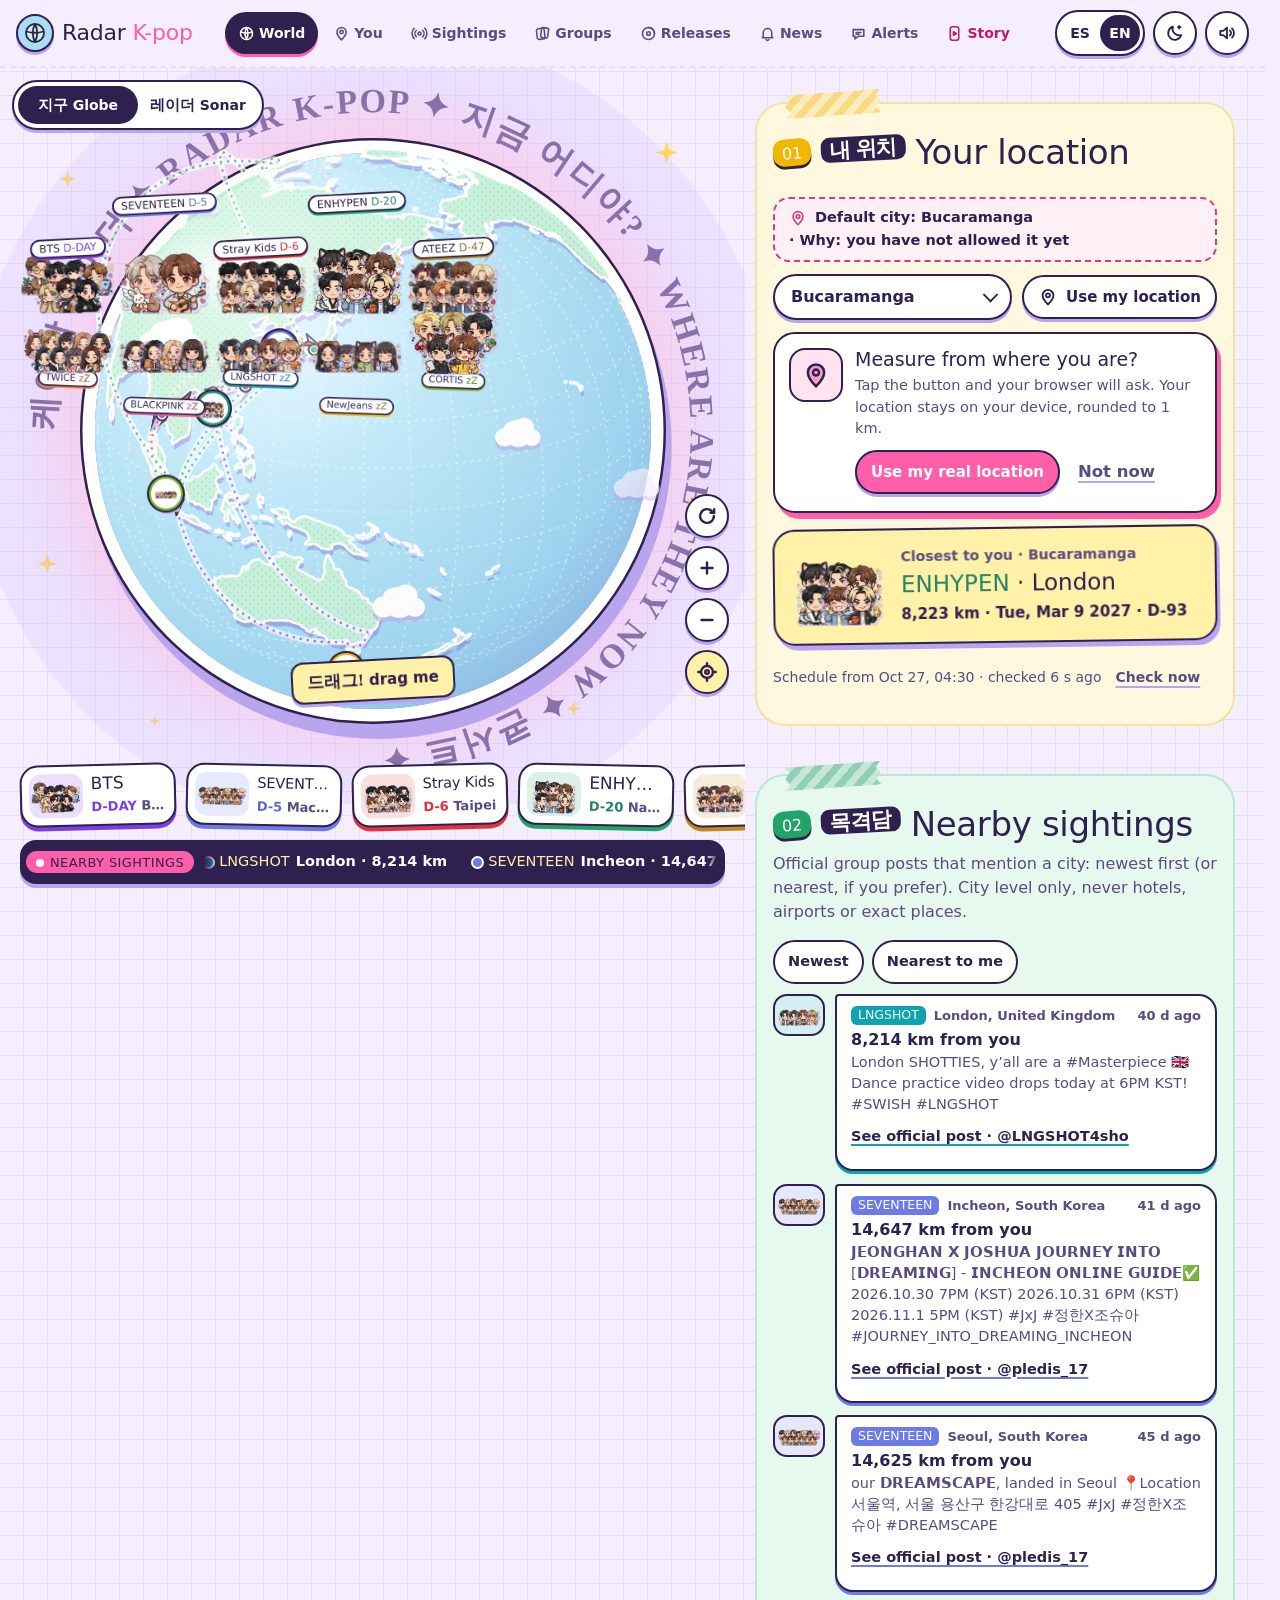
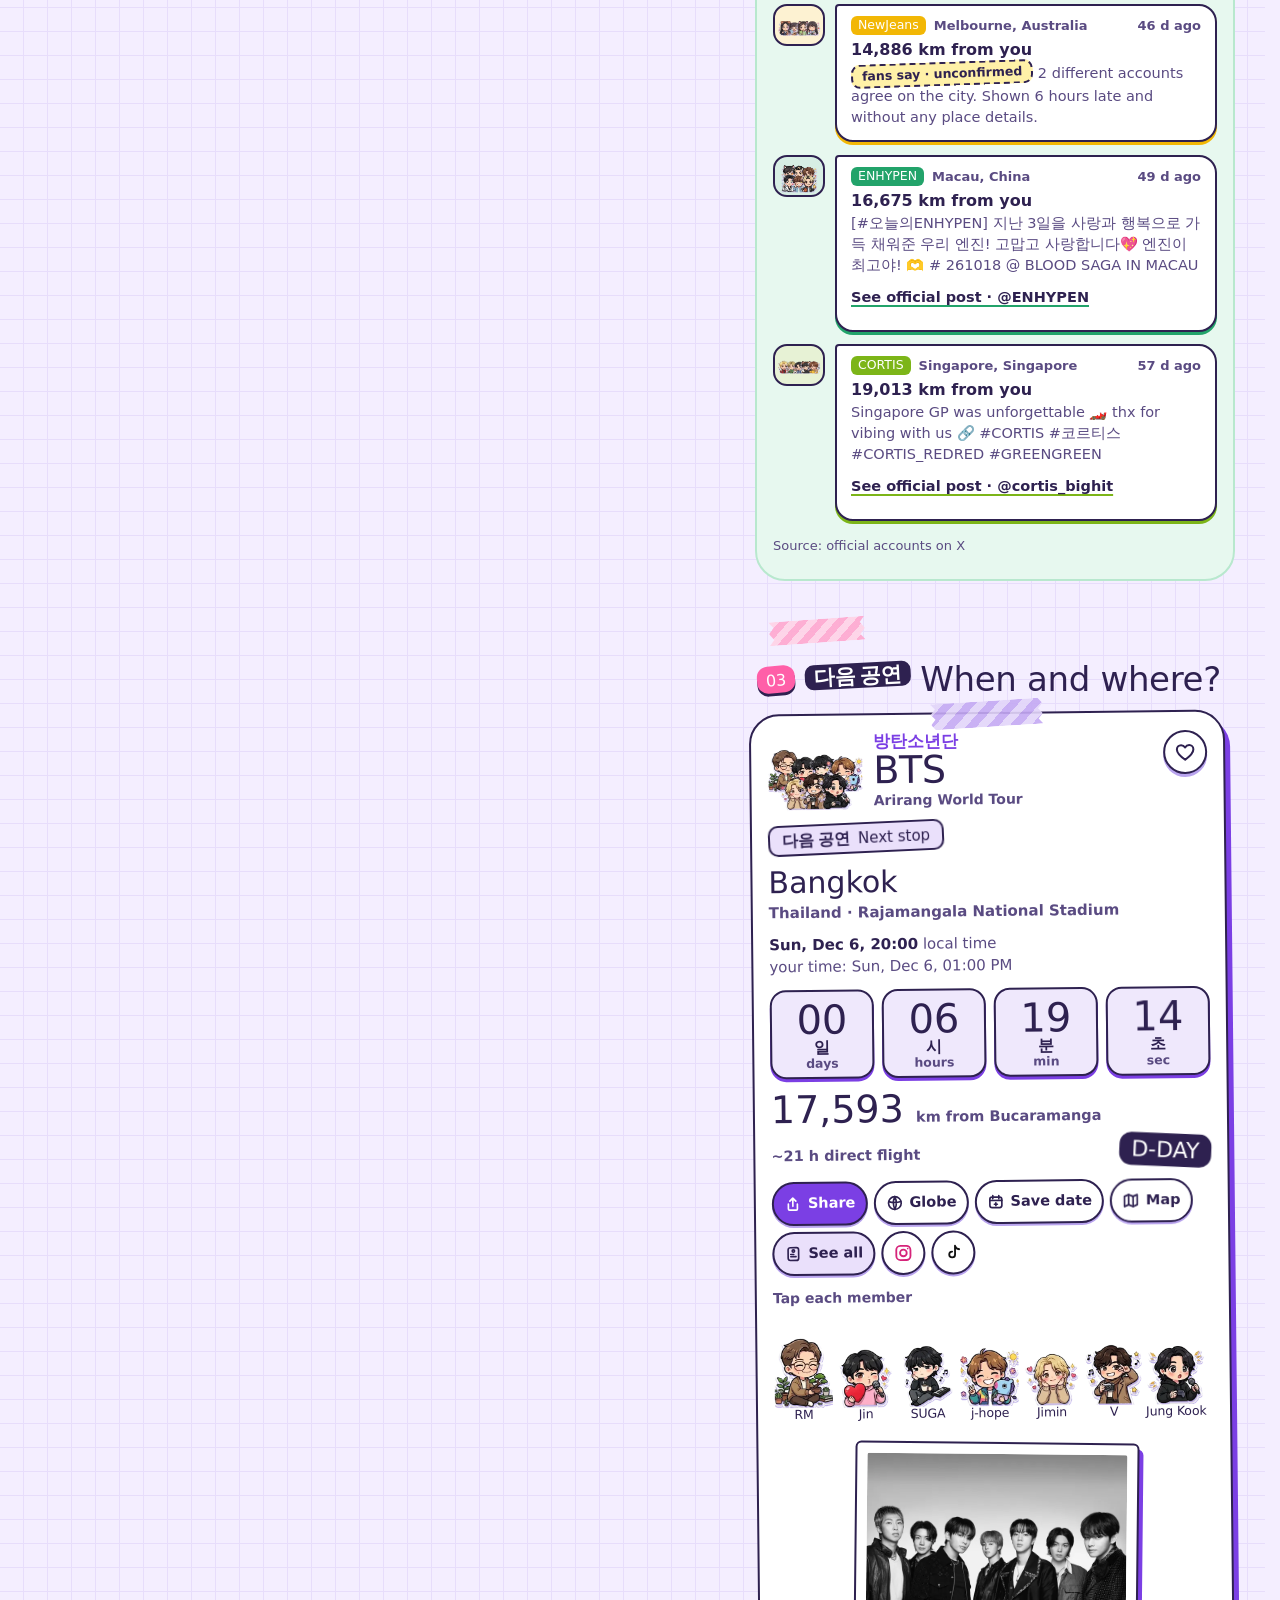
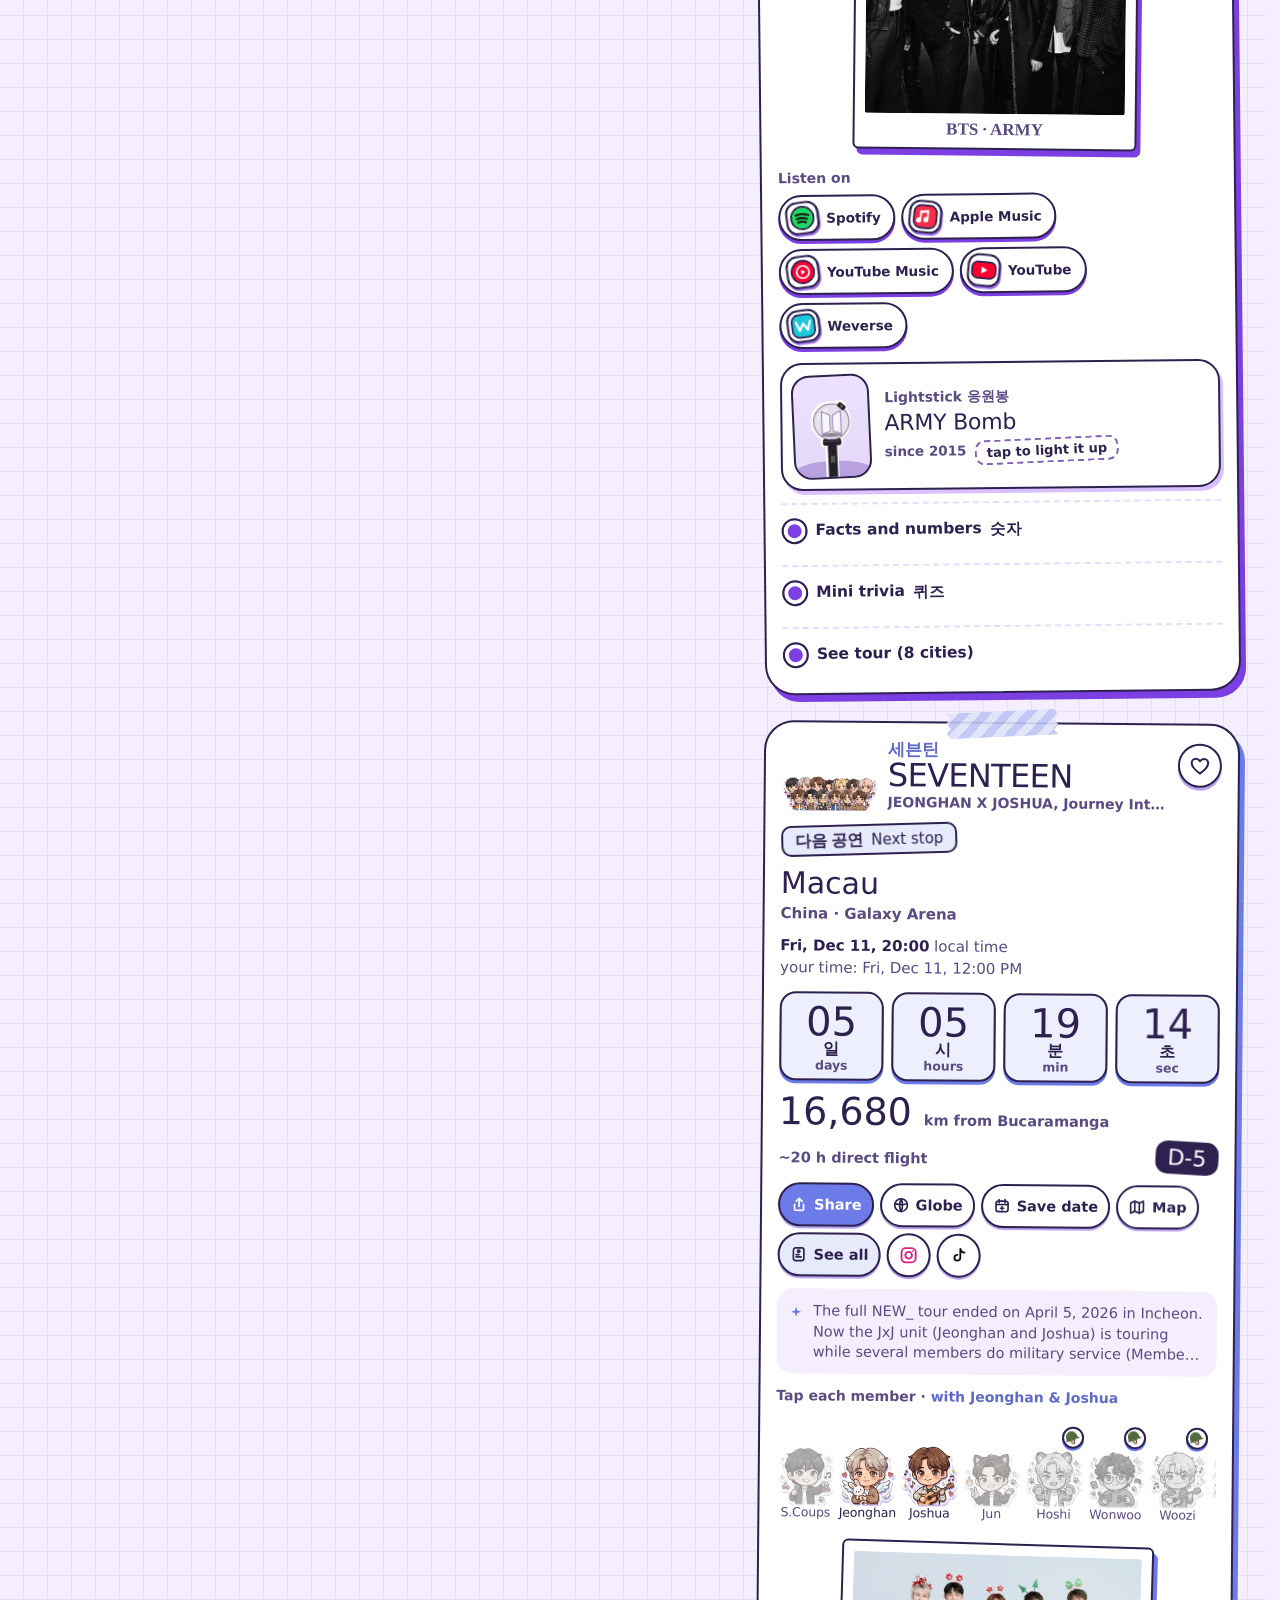
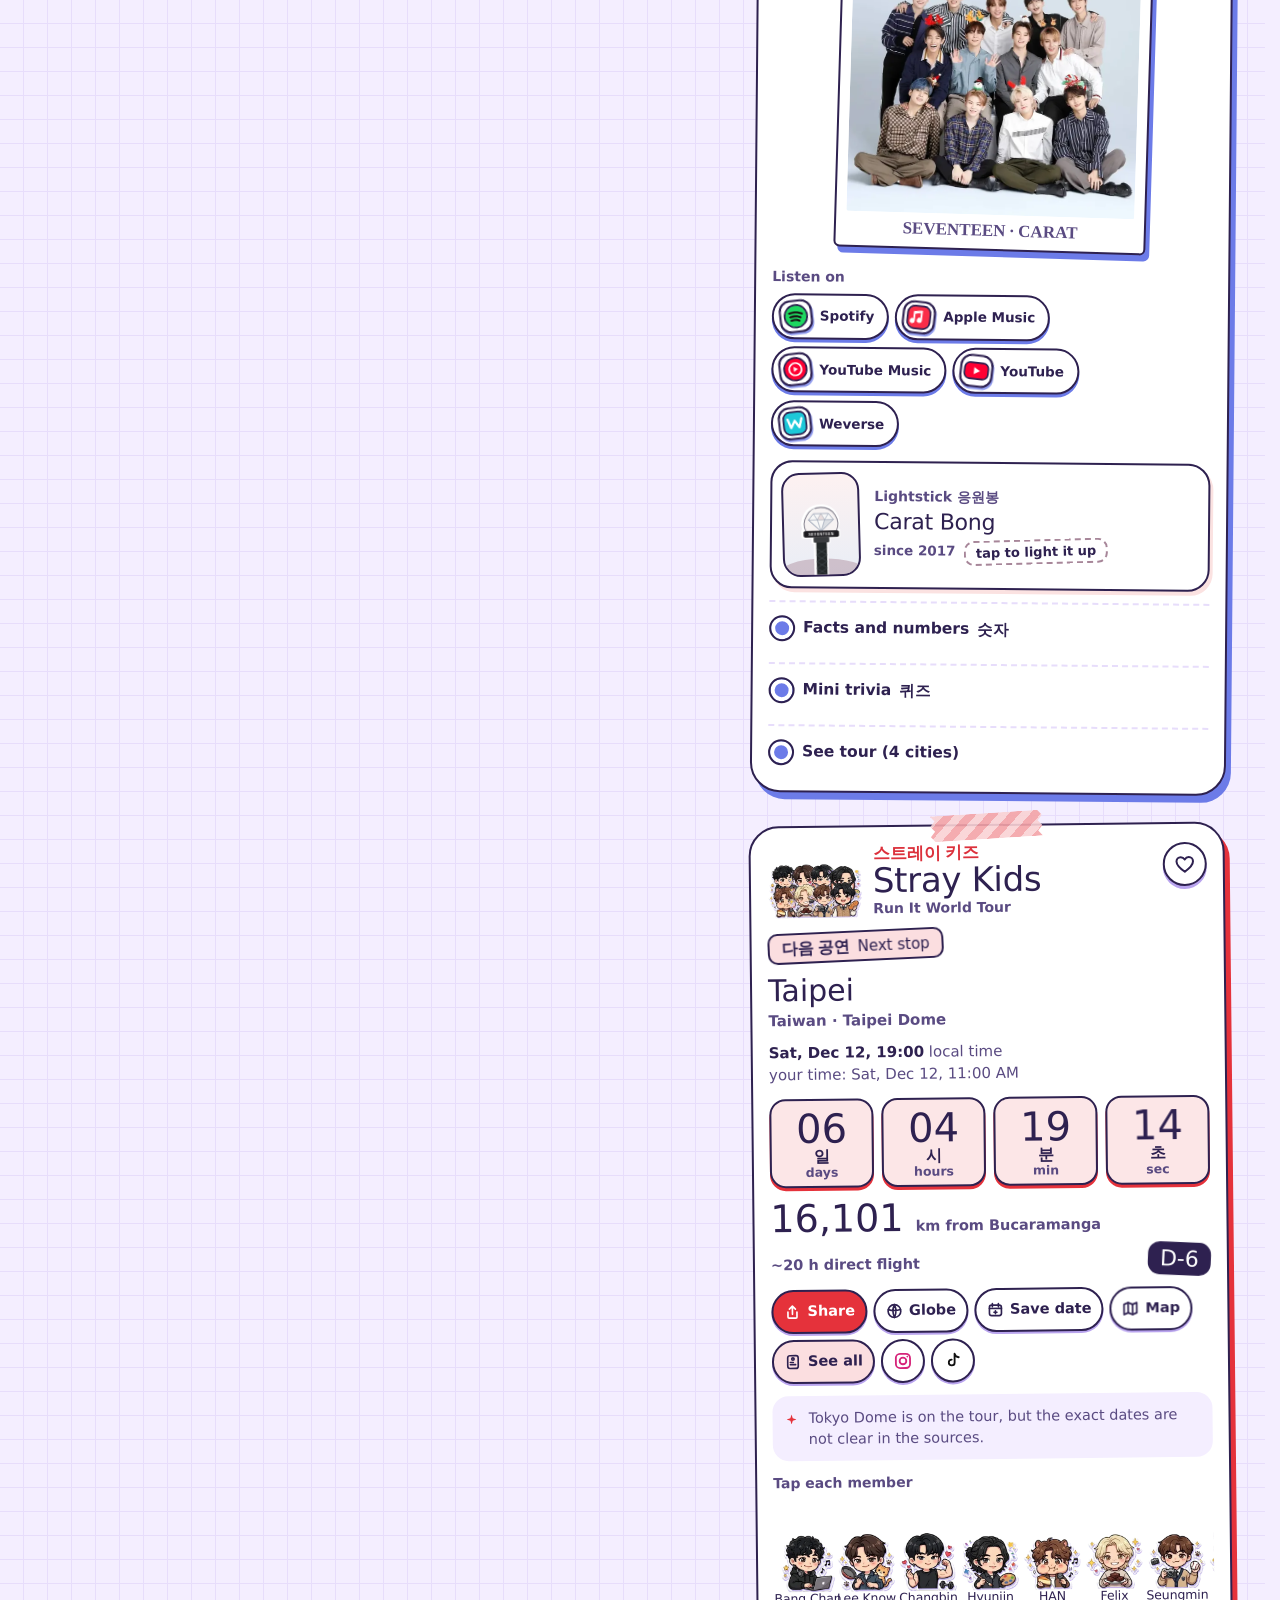
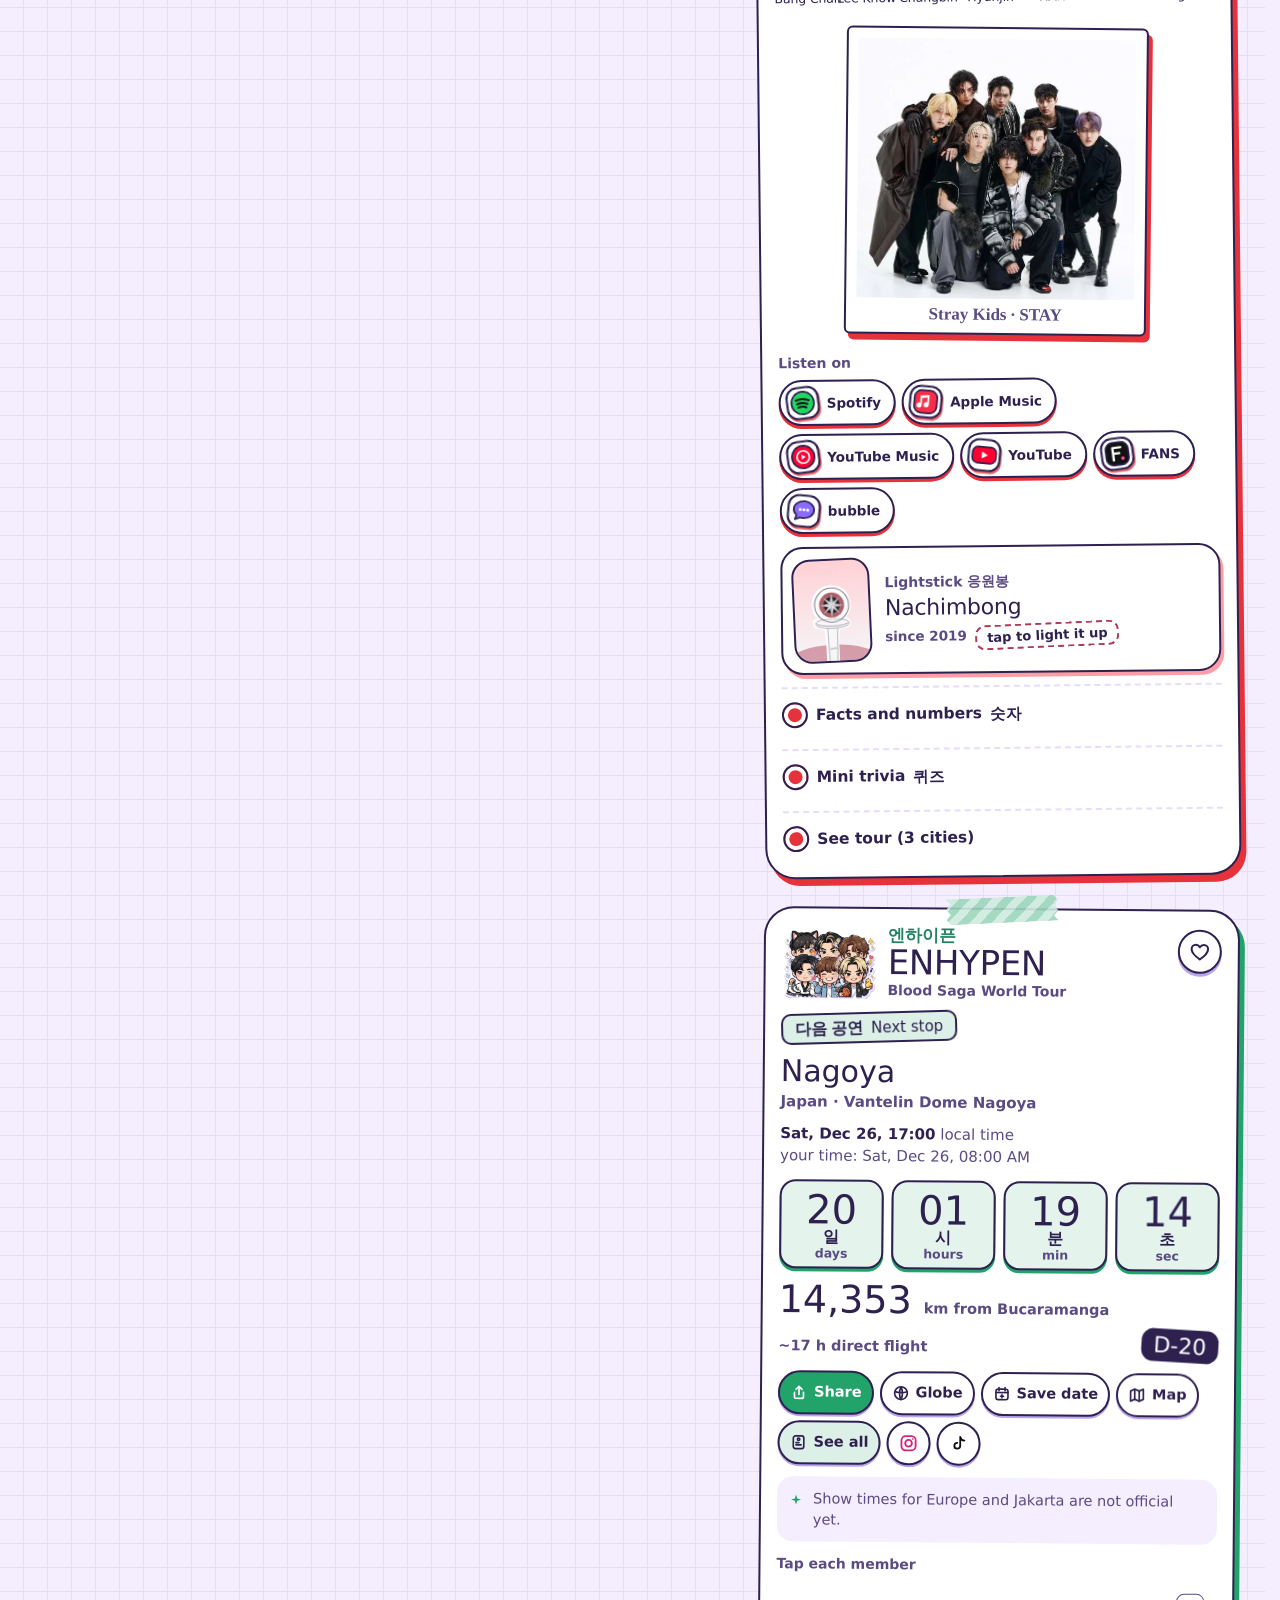
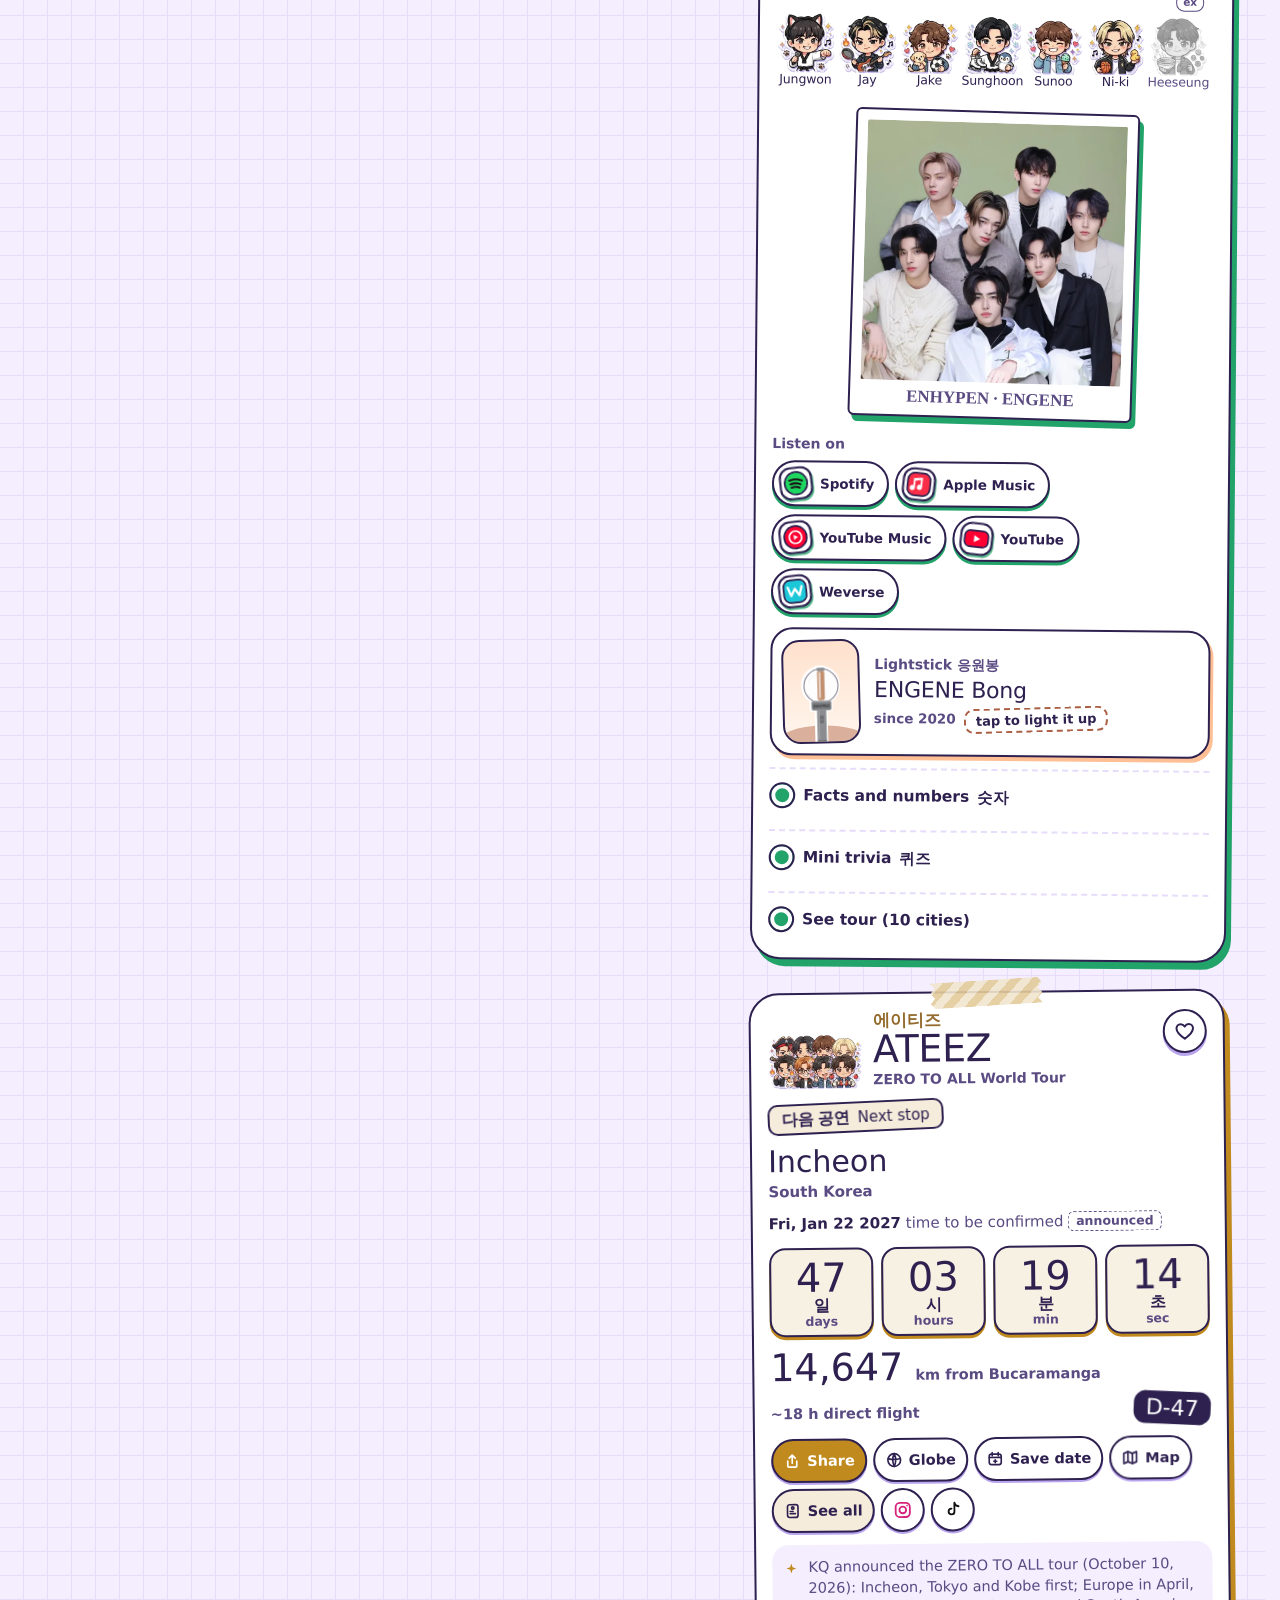
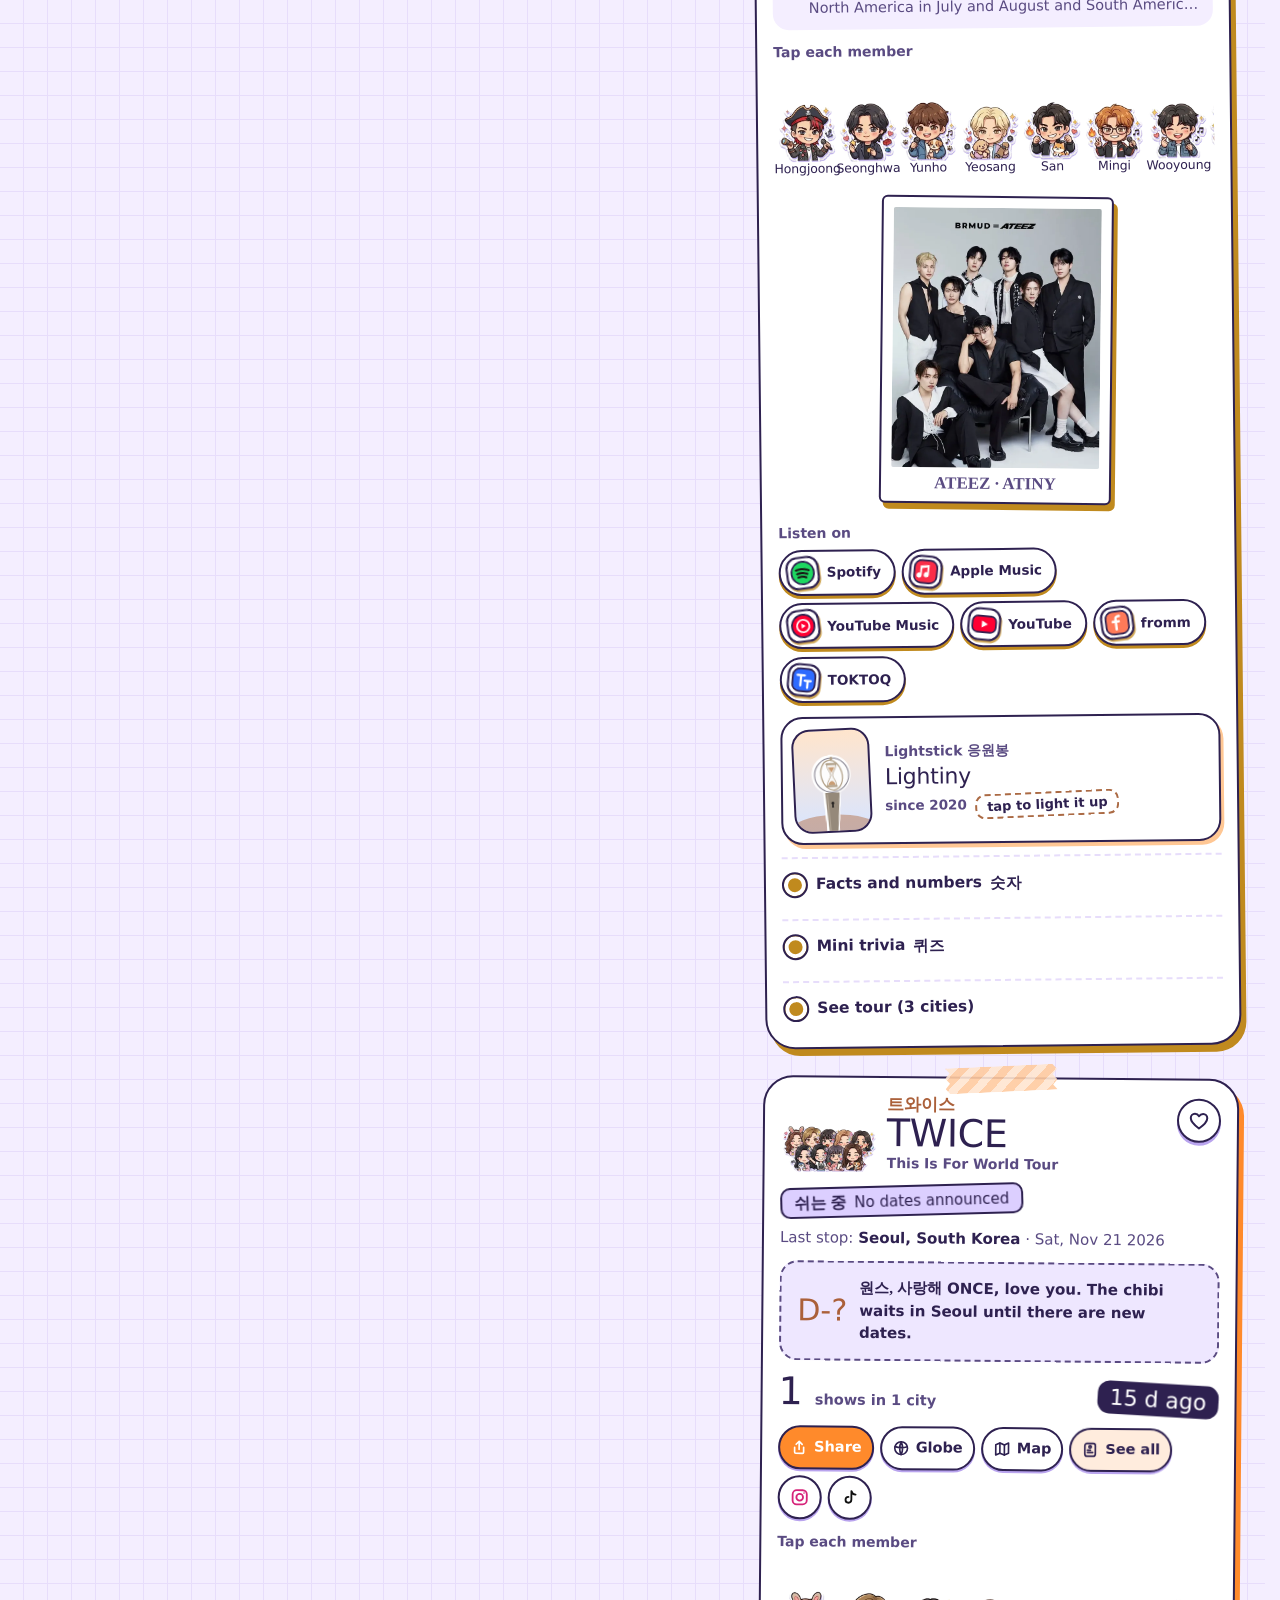
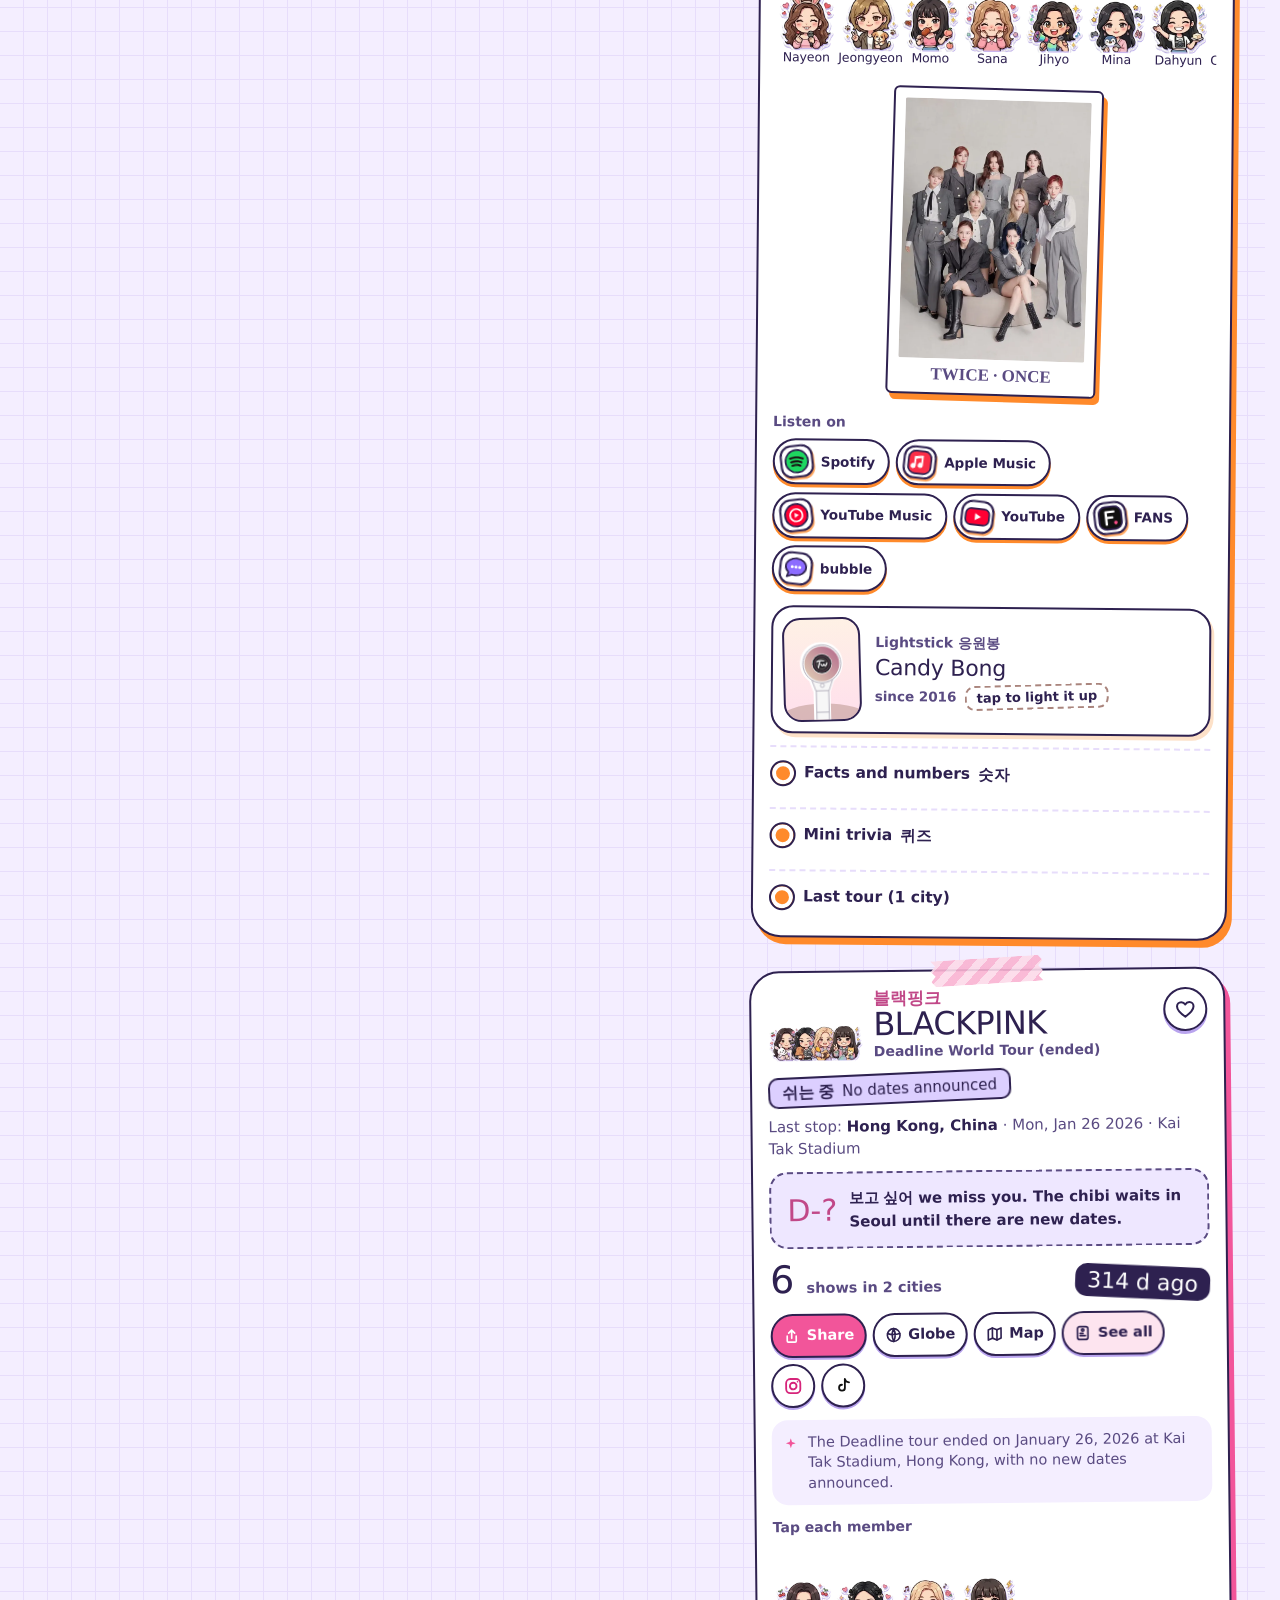
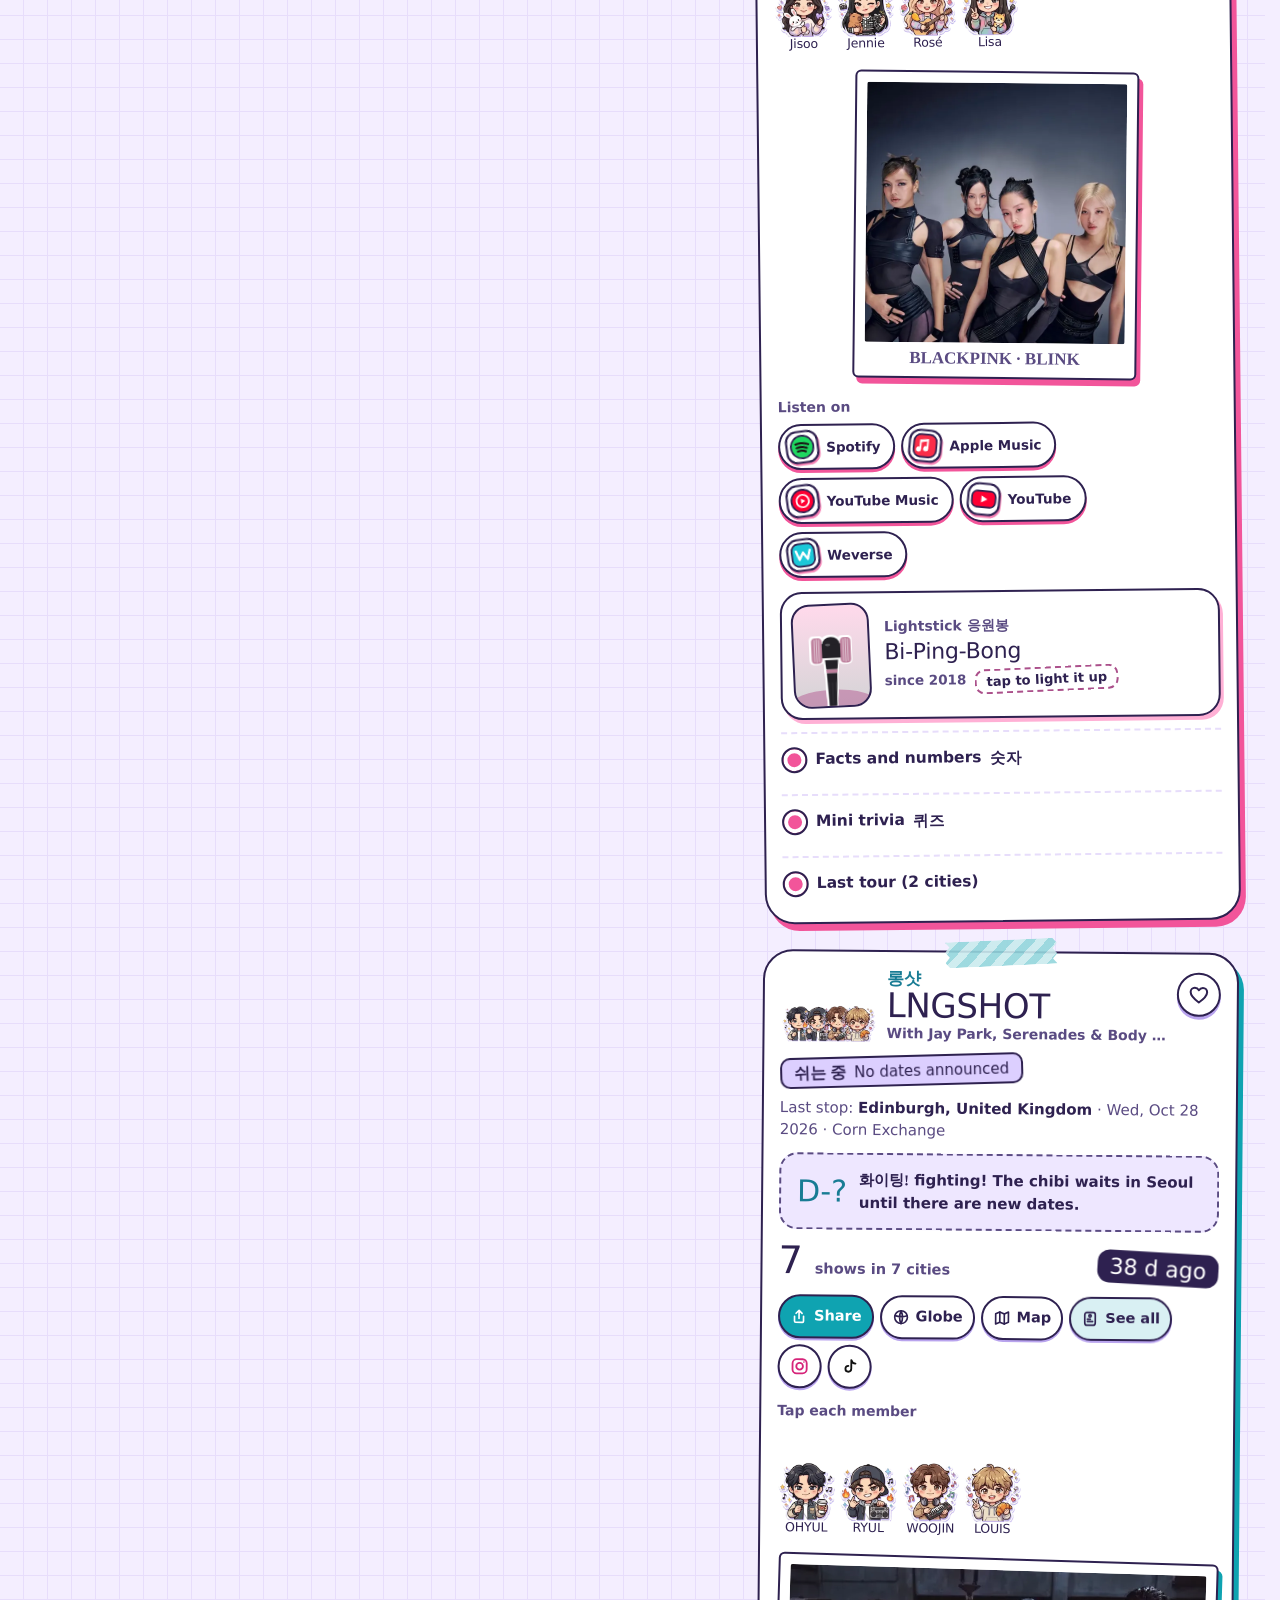
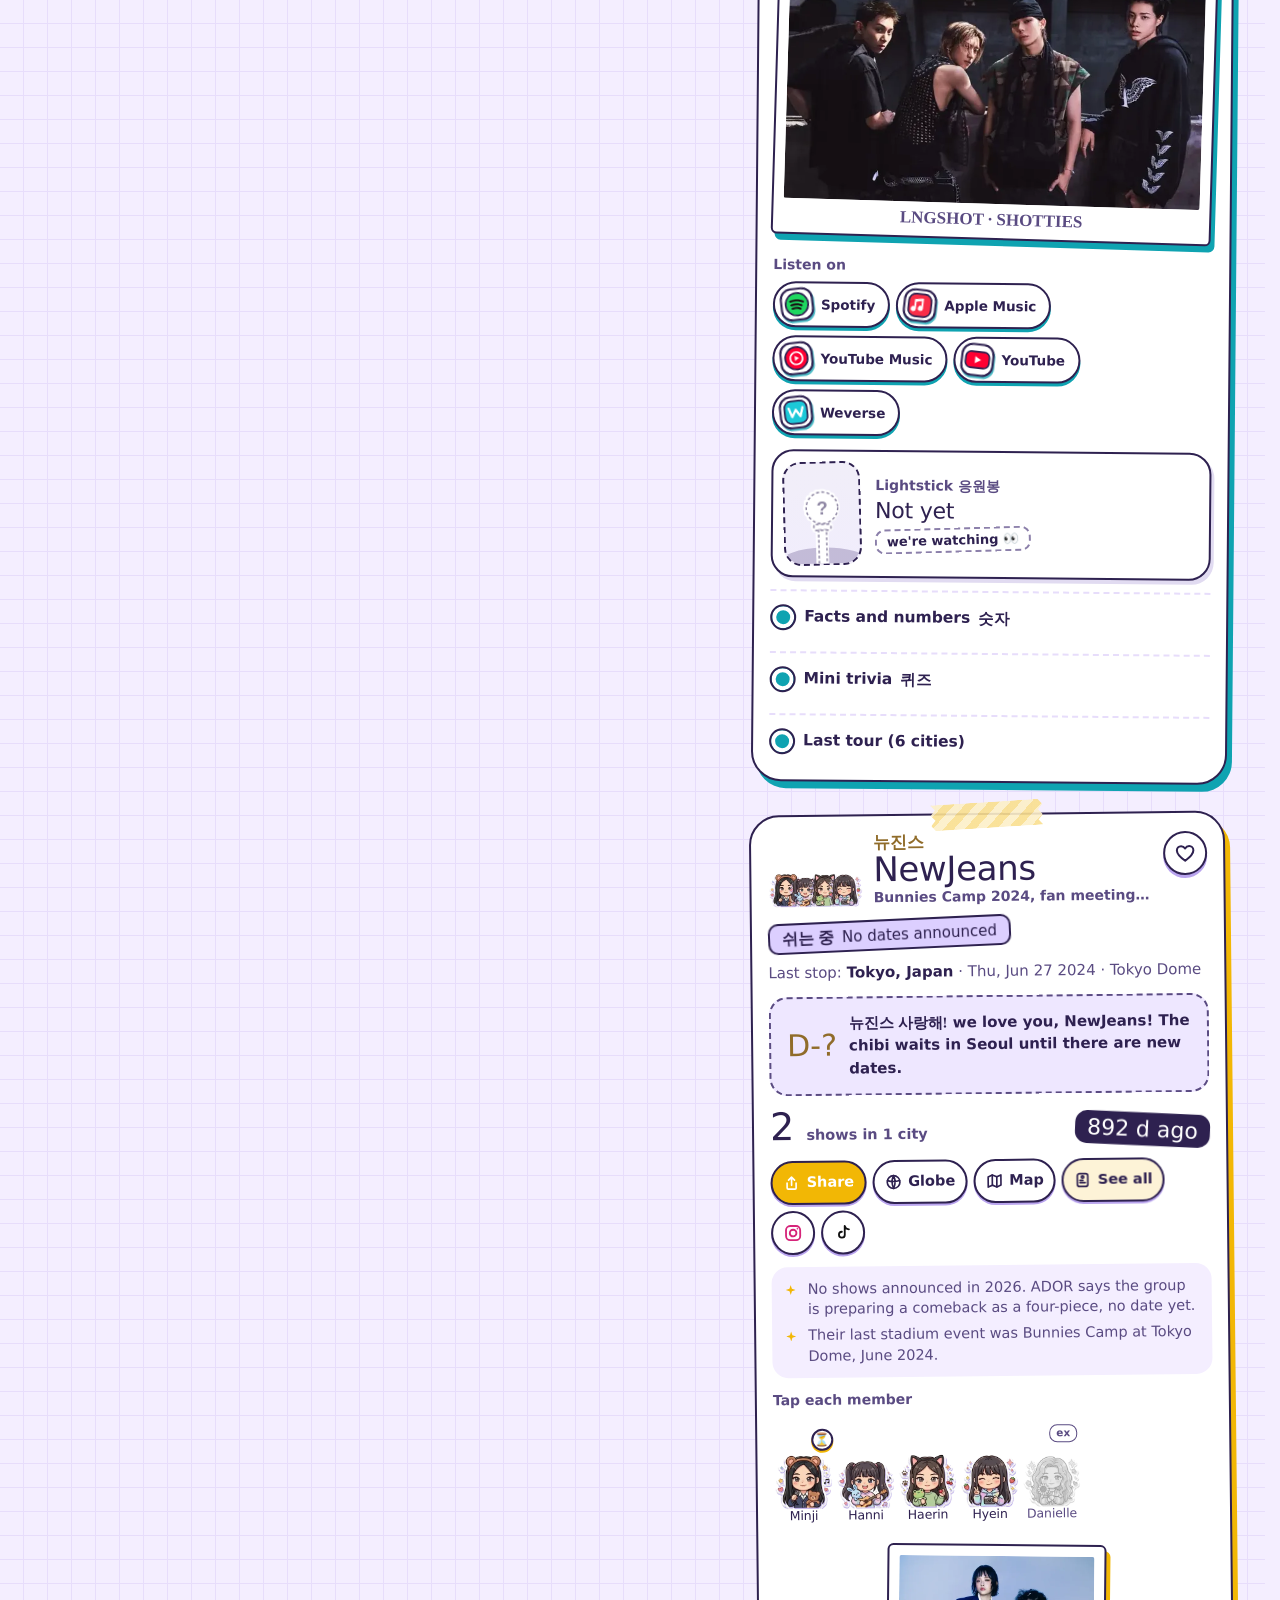
==== commit 1caffeb8: "Actualiza radar y alertas" ====
--- a/index.html
+++ b/index.html
@@ -4,7 +4,7 @@
 <!-- Diseño y desarrollo: editorial-ui, skill de Cristian Pérez · https://cristianperez.me -->
 <meta charset="utf-8">
 <meta name="viewport" content="width=device-width, initial-scale=1, viewport-fit=cover">
-<meta http-equiv="Content-Security-Policy" content="default-src 'self'; script-src 'self' 'sha256-S65XLWAW/XpffK4NfbsltsGXr0tgaXFGZvtXtzcPeas=' 'sha256-reKCmt2R1VPVeCM0Jm6O5BUKqA/ntZ7UODbSHtqCN/0='; style-src 'self' 'unsafe-inline' https://fonts.googleapis.com; font-src https://fonts.gstatic.com; img-src 'self' data: blob: https:; connect-src 'self' https:; manifest-src 'self'; worker-src 'self' blob:; child-src blob:; frame-src https://www.youtube-nocookie.com https://www.tiktok.com https://open.spotify.com https://embed.music.apple.com; media-src 'self' https://audio-ssl.itunes.apple.com; object-src 'none'; base-uri 'self'; form-action 'self'">
+<meta http-equiv="Content-Security-Policy" content="default-src 'self'; script-src 'self' 'sha256-S65XLWAW/XpffK4NfbsltsGXr0tgaXFGZvtXtzcPeas=' 'sha256-7jO0RrmjvKf5dsZicQPpWNHk8Ne88E2lGXH1WF53v1w='; style-src 'self' 'unsafe-inline' https://fonts.googleapis.com; font-src https://fonts.gstatic.com; img-src 'self' data: blob: https:; connect-src 'self' https:; manifest-src 'self'; worker-src 'self' blob:; child-src blob:; frame-src https://www.youtube-nocookie.com https://www.tiktok.com https://open.spotify.com https://embed.music.apple.com; media-src 'self' https://audio-ssl.itunes.apple.com; object-src 'none'; base-uri 'self'; form-action 'self'">
 <meta name="generator" content="editorial-ui · Cristian Pérez (https://cristianperez.me)">
 <title>Radar K-pop · 케이팝 레이더</title>
 <meta name="description" content="A tiny world where BTS, Stray Kids, TWICE, BLACKPINK, LNGSHOT, SEVENTEEN, ENHYPEN, NewJeans, CORTIS and ATEEZ stand as chibis on their next tour city, with a countdown and the distance to you.">
@@ -34,7 +34,7 @@
 <link rel="preconnect" href="https://fonts.gstatic.com" crossorigin>
 <link rel="stylesheet" href="https://fonts.googleapis.com/css2?family=Baloo+2:wght@400;500;600;700;800&family=Gaegu:wght@400;700&family=Jua&display=swap">
 <link rel="preload" href="assets/land-110m.json" as="fetch" crossorigin>
-<link rel="stylesheet" href="assets/app.css?v=c9bca3bba8">
+<link rel="stylesheet" href="assets/app.css?v=586a308453">
 </head>
 <body>
 <a class="skip" href="#grupos" data-i18n="skip">Skip to the groups</a>
@@ -338,11 +338,11 @@
 
 <div class="toast" id="toast" role="status" aria-live="polite" hidden></div>
 
-<script>window.RADAR_DATA0 = {"updated_at":"2026-10-27T04:30:50Z","sources":[{"name":"Live Nation (BTS)","url":"https://www.livenation.com/artist/K8vZ917KpXV/bts-events"},{"name":"Wikipedia, Arirang World Tour","url":"https://en.wikipedia.org/wiki/Arirang_World_Tour"},{"name":"Wikipedia, Run It World Tour","url":"https://en.wikipedia.org/wiki/Run_It_World_Tour"},{"name":"KpopOfficial (Stray Kids)","url":"https://kpopofficial.com/schedule/stray-kids/"},{"name":"JamBase (Stray Kids)","url":"https://www.jambase.com/band/stray-kids"},{"name":"Wikipedia, This Is For World Tour","url":"https://en.wikipedia.org/wiki/This_Is_For_World_Tour"},{"name":"Wikipedia, Deadline World Tour (BLACKPINK)","url":"https://en.wikipedia.org/wiki/Deadline_World_Tour"},{"name":"Soompi (LNGSHOT con Jay Park)","url":"https://www.soompi.com/article/1847441wpp/jay-park-announces-2026-world-tour-stops-with-lngshot","name_en":"Soompi (LNGSHOT with Jay Park)"},{"name":"Setlist.fm (LNGSHOT)","url":"https://www.setlist.fm/setlists/lngshot-1b9d5104.html"},{"name":"allkpop (comeback de LNGSHOT)","url":"https://www.allkpop.com/article/2026/09/lngshot-eye-a-late-october-or-early-november-return-with-new-music","name_en":"allkpop (LNGSHOT comeback)"},{"name":"Wikipedia, NEW_ World Tour (SEVENTEEN)","url":"https://en.wikipedia.org/wiki/New_World_Tour"},{"name":"Soompi (gira de JxJ)","url":"https://www.soompi.com/article/1873646wpp/seventeen-unit-jxj-jeonghan-x-joshua-announces-stops-for-tour-journey-into-dreaming","name_en":"Soompi (JxJ tour)"},{"name":"NME (Blood Saga de ENHYPEN)","url":"https://www.nme.com/news/music/enhypen-announce-details-of-blood-saga-world-tour-for-2026-and-2027-3940808","name_en":"NME (ENHYPEN Blood Saga)"},{"name":"PR Times (ENHYPEN en Japón)","url":"https://prtimes.jp/main/html/rd/p/000000684.000045862.html","name_en":"PR Times (ENHYPEN in Japan)"},{"name":"Wikipedia, presentaciones de NewJeans","url":"https://en.wikipedia.org/wiki/List_of_NewJeans_live_performances","name_en":"Wikipedia, NewJeans live performances"},{"name":"Star News (NewJeans en 2026)","url":"https://starnewskorea.com/en/music/2026/10/14/2026101410031571957","name_en":"Star News (NewJeans in 2026)"},{"name":"Consequence (gira de CORTIS)","url":"https://consequence.net/2026/06/cortis-2026-north-american-put-your-phone-down-tour/","name_en":"Consequence (CORTIS tour)"},{"name":"KpopOfficial (CORTIS)","url":"https://kpopofficial.com/schedule/cortis/"},{"name":"Namane (fechas de Seúl y Japón de CORTIS)","url":"https://blog.namanecard.com/en/cortis-put-your-phone-down-tour-2026-dates/","name_en":"Namane (CORTIS Seoul and Japan dates)"},{"name":"JoongAng Daily (gira ZERO TO ALL de ATEEZ)","name_en":"JoongAng Daily (ATEEZ ZERO TO ALL tour)","url":"https://www.koreajoongangdaily.com/entertainment/ateez-to-open-2027-zero-to-all-world-tour-in-incheonnbsp/12913665"},{"name":"Wikipedia, giras de ATEEZ","name_en":"Wikipedia, ATEEZ concert tours","url":"https://en.wikipedia.org/wiki/List_of_Ateez_concert_tours"}],"groups":[{"id":"bts","name":"BTS","tour":"Arirang World Tour","watch":[],"events":[{"id":"bts-20261009-lima","local_date":"2026-10-09","start":"2026-10-09T20:00:00-05:00","city":"Lima","country":"Perú","venue":"Estadio Nacional","lat":-12.0672,"lon":-77.0333,"status":"anunciado"},{"id":"bts-20261016-santiago","local_date":"2026-10-16","start":"2026-10-16T20:00:00-03:00","city":"Santiago","country":"Chile","venue":"Estadio Nacional Julio Martínez Prádanos","lat":-33.4645,"lon":-70.6107,"status":"confirmado","onsale":"2026-03-27T16:00:00Z"},{"id":"bts-20261017-santiago","local_date":"2026-10-17","start":"2026-10-17T20:00:00-03:00","city":"Santiago","country":"Chile","venue":"Estadio Nacional Julio Martínez Prádanos","lat":-33.4645,"lon":-70.6107,"status":"confirmado","onsale":"2026-03-27T16:00:00Z"},{"id":"bts-20261021-laplata","local_date":"2026-10-21","start":"2026-10-21T20:00:00-03:00","city":"La Plata","country":"Argentina","venue":"Estadio Único Diego Armando Maradona","lat":-34.9138,"lon":-57.9893,"status":"confirmado"},{"id":"bts-20261023-laplata","local_date":"2026-10-23","start":"2026-10-23T20:00:00-03:00","city":"La Plata","country":"Argentina","venue":"Estadio Único Diego Armando Maradona","lat":-34.9138,"lon":-57.9893,"status":"confirmado"},{"id":"bts-20261024-laplata","local_date":"2026-10-24","start":"2026-10-24T20:00:00-03:00","city":"La Plata","country":"Argentina","venue":"Estadio Único Diego Armando Maradona","lat":-34.9138,"lon":-57.9893,"status":"confirmado"},{"id":"bts-20261028-saopaulo","local_date":"2026-10-28","start":"2026-10-28T20:00:00-03:00","city":"São Paulo","country":"Brasil","venue":"Estádio MorumBIS","lat":-23.6,"lon":-46.72,"status":"confirmado","onsale":"2026-04-16T23:21:00Z"},{"id":"bts-20261030-saopaulo","local_date":"2026-10-30","start":"2026-10-30T20:00:00-03:00","city":"São Paulo","country":"Brasil","venue":"Estádio MorumBIS","lat":-23.6,"lon":-46.72,"status":"confirmado","onsale":"2026-04-16T23:22:00Z"},{"id":"bts-20261031-saopaulo","local_date":"2026-10-31","start":"2026-10-31T20:00:00-03:00","city":"São Paulo","country":"Brasil","venue":"Estádio MorumBIS","lat":-23.6,"lon":-46.72,"status":"confirmado","onsale":"2026-04-16T23:23:00Z"},{"id":"bts-20261119-kaohsiung","local_date":"2026-11-19","start":"2026-11-19T20:00:00+08:00","city":"Kaohsiung","country":"Taiwán","venue":"Kaohsiung National Stadium","lat":22.701,"lon":120.294,"status":"confirmado"},{"id":"bts-20261121-kaohsiung","local_date":"2026-11-21","start":"2026-11-21T20:00:00+08:00","city":"Kaohsiung","country":"Taiwán","venue":"Kaohsiung National Stadium","lat":22.701,"lon":120.294,"status":"confirmado"},{"id":"bts-20261122-kaohsiung","local_date":"2026-11-22","start":"2026-11-22T20:00:00+08:00","city":"Kaohsiung","country":"Taiwán","venue":"Kaohsiung National Stadium","lat":22.701,"lon":120.294,"status":"confirmado"},{"id":"bts-20261203-bangkok","local_date":"2026-12-03","start":"2026-12-03T20:00:00+07:00","city":"Bangkok","country":"Tailandia","venue":"Rajamangala National Stadium","lat":13.7558,"lon":100.6217,"status":"confirmado"},{"id":"bts-20261205-bangkok","local_date":"2026-12-05","start":"2026-12-05T20:00:00+07:00","city":"Bangkok","country":"Tailandia","venue":"Rajamangala National Stadium","lat":13.7558,"lon":100.6217,"status":"confirmado"},{"id":"bts-20261206-bangkok","local_date":"2026-12-06","start":"2026-12-06T20:00:00+07:00","city":"Bangkok","country":"Tailandia","venue":"Rajamangala National Stadium","lat":13.7558,"lon":100.6217,"status":"confirmado"},{"id":"bts-20261212-kualalumpur","local_date":"2026-12-12","start":"2026-12-12T20:00:00+08:00","city":"Kuala Lumpur","country":"Malasia","venue":"Bukit Jalil National Stadium","lat":3.0546,"lon":101.6919,"status":"confirmado"},{"id":"bts-20261213-kualalumpur","local_date":"2026-12-13","start":"2026-12-13T20:00:00+08:00","city":"Kuala Lumpur","country":"Malasia","venue":"Bukit Jalil National Stadium","lat":3.0546,"lon":101.6919,"status":"confirmado"},{"id":"bts-20261217-singapore","local_date":"2026-12-17","start":"2026-12-17T20:00:00+08:00","city":"Singapur","country":"Singapur","venue":"National Stadium","lat":1.3047,"lon":103.8747,"status":"confirmado"},{"id":"bts-20261219-singapore","local_date":"2026-12-19","start":"2026-12-19T20:00:00+08:00","city":"Singapur","country":"Singapur","venue":"National Stadium","lat":1.3047,"lon":103.8747,"status":"confirmado"},{"id":"bts-20261220-singapore","local_date":"2026-12-20","start":"2026-12-20T20:00:00+08:00","city":"Singapur","country":"Singapur","venue":"National Stadium","lat":1.3047,"lon":103.8747,"status":"confirmado"},{"id":"bts-20261222-singapore","local_date":"2026-12-22","start":"2026-12-22T20:00:00+08:00","city":"Singapur","country":"Singapur","venue":"National Stadium","lat":1.3047,"lon":103.8747,"status":"confirmado"},{"id":"bts-20261226-jakarta","local_date":"2026-12-26","start":"2026-12-26T20:00:00+07:00","city":"Yakarta","country":"Indonesia","venue":null,"lat":-6.2088,"lon":106.8456,"status":"anunciado"},{"id":"bts-20261227-jakarta","local_date":"2026-12-27","start":"2026-12-27T20:00:00+07:00","city":"Yakarta","country":"Indonesia","venue":null,"lat":-6.2088,"lon":106.8456,"status":"anunciado"},{"id":"bts-tm-17a8v0G65R_Eq8g","local_date":"2027-02-10","start":"2027-02-10T17:00:00+11:00","city":"Melbourne","country":"Australia","venue":"Marvel Stadium","lat":-37.8165,"lon":144.9455,"status":"confirmado","source":"tm","tm_name":"BTS WORLD TOUR 'ARIRANG' IN MELBOURNE","onsale":"2026-06-04T00:00:00Z"},{"id":"bts-20270212-melbourne","local_date":"2027-02-12","start":"2027-02-12T20:00:00+11:00","city":"Melbourne","country":"Australia","venue":null,"lat":-37.8136,"lon":144.9631,"status":"anunciado","onsale":"2026-06-04T00:00:00Z"},{"id":"bts-20270213-melbourne","local_date":"2027-02-13","start":"2027-02-13T20:00:00+11:00","city":"Melbourne","country":"Australia","venue":null,"lat":-37.8136,"lon":144.9631,"status":"anunciado","onsale":"2026-06-04T00:00:00Z"},{"id":"bts-20270220-sydney","local_date":"2027-02-20","start":"2027-02-20T20:00:00+11:00","city":"Sídney","country":"Australia","venue":null,"lat":-33.8688,"lon":151.2093,"status":"anunciado","onsale":"2026-06-04T03:00:00Z"},{"id":"bts-20270221-sydney","local_date":"2027-02-21","start":"2027-02-21T20:00:00+11:00","city":"Sídney","country":"Australia","venue":null,"lat":-33.8688,"lon":151.2093,"status":"anunciado","onsale":"2026-06-04T03:00:00Z"},{"id":"bts-20270304-hongkong","local_date":"2027-03-04","start":"2027-03-04T20:00:00+08:00","city":"Hong Kong","country":"China","venue":null,"lat":22.3193,"lon":114.1694,"status":"anunciado"},{"id":"bts-20270306-hongkong","local_date":"2027-03-06","start":"2027-03-06T20:00:00+08:00","city":"Hong Kong","country":"China","venue":null,"lat":22.3193,"lon":114.1694,"status":"anunciado"},{"id":"bts-20270307-hongkong","local_date":"2027-03-07","start":"2027-03-07T20:00:00+08:00","city":"Hong Kong","country":"China","venue":null,"lat":22.3193,"lon":114.1694,"status":"anunciado"},{"id":"bts-20270313-manila","local_date":"2027-03-13","start":"2027-03-13T20:00:00+08:00","city":"Manila","country":"Filipinas","venue":null,"lat":14.5995,"lon":120.9842,"status":"anunciado"},{"id":"bts-20270314-manila","local_date":"2027-03-14","start":"2027-03-14T20:00:00+08:00","city":"Manila","country":"Filipinas","venue":null,"lat":14.5995,"lon":120.9842,"status":"anunciado"}],"watch_en":[],"tour_en":"Arirang World Tour"},{"id":"skz","name":"Stray Kids","tour":"Run It World Tour","watch":["Tokyo Dome aparece en la gira, pero las fechas exactas no salen claras en las fuentes."],"events":[{"id":"skz-20260919-osaka","local_date":"2026-09-19","start":"2026-09-19T18:00:00+09:00","city":"Osaka","country":"Japón","venue":"Kyocera Dome Osaka","lat":34.6695,"lon":135.4762,"status":"confirmado"},{"id":"skz-20260920-osaka","local_date":"2026-09-20","start":"2026-09-20T18:00:00+09:00","city":"Osaka","country":"Japón","venue":"Kyocera Dome Osaka","lat":34.6695,"lon":135.4762,"status":"confirmado"},{"id":"skz-20261024-fukuoka","local_date":"2026-10-24","start":"2026-10-24T18:00:00+09:00","city":"Fukuoka","country":"Japón","venue":"Mizuho PayPay Dome Fukuoka","lat":33.5953,"lon":130.3622,"status":"confirmado"},{"id":"skz-20261205-hongkong","local_date":"2026-12-05","start":"2026-12-05T20:00:00+08:00","city":"Hong Kong","country":"China","venue":"Kai Tak Stadium","lat":22.3047,"lon":114.194,"status":"confirmado"},{"id":"skz-20261212-taipei","local_date":"2026-12-12","start":"2026-12-12T19:00:00+08:00","city":"Taipéi","country":"Taiwán","venue":"Taipei Dome","lat":25.0437,"lon":121.56,"status":"confirmado"},{"id":"skz-20270116-bangkok","local_date":"2027-01-16","start":"2027-01-16T19:00:00+07:00","city":"Nonthaburi (Bangkok)","country":"Tailandia","venue":"IMPACT Arena","lat":13.913,"lon":100.546,"status":"anunciado"},{"id":"skz-20270117-bangkok","local_date":"2027-01-17","start":"2027-01-17T19:00:00+07:00","city":"Nonthaburi (Bangkok)","country":"Tailandia","venue":"IMPACT Arena","lat":13.913,"lon":100.546,"status":"anunciado"},{"id":"skz-20270307-singapore","local_date":"2027-03-07","start":"2027-03-07T19:00:00+08:00","city":"Singapur","country":"Singapur","venue":null,"lat":1.3521,"lon":103.8198,"status":"anunciado"}],"watch_en":["Tokyo Dome is on the tour, but the exact dates are not clear in the sources."],"tour_en":"Run It World Tour"},{"id":"twice","name":"TWICE","tour":"This Is For World Tour","watch":[],"events":[{"local_date":"2026-11-21","lat":37.5665,"lon":126.978,"id":"twice-auto-20261121-seul","start":"2026-11-21T18:00:00+09:00","city":"Seúl","country":"Corea del Sur","venue":null,"status":"anunciado","source":"auto","src":"https://news.google.com/rss/articles/CBMijgFBVV95cUxQSmNBUHlCNFQ2NGhMOUwzVzM1c0V3R1hYMVQxcDhlbnU4WG15d1pmYmpGUV9yRkZiVVVYcWFENk41dk1hbWE5c1dZZWhvaWFERkx5eE15bmJEQ2xQYThrLXhLelpOWkJyMG8xeDYwZjhWNjJnVktYTFZvUDNaY1dKSDU4bXJHNTdVWVJOcWd3?oc=5","src_kind":"news","time_tbd":true}],"watch_en":[],"tour_en":"This Is For World Tour"},{"id":"blackpink","name":"BLACKPINK","tour":"Deadline World Tour (terminada)","watch":["La gira Deadline cerró el 26 de enero de 2026 en el Kai Tak Stadium de Hong Kong y no hay fechas nuevas anunciadas."],"events":[{"id":"bp-20260116-tokyo","local_date":"2026-01-16","start":"2026-01-16T20:00:00+09:00","city":"Tokio","country":"Japón","venue":"Tokyo Dome","lat":35.7056,"lon":139.7519,"status":"confirmado"},{"id":"bp-20260117-tokyo","local_date":"2026-01-17","start":"2026-01-17T20:00:00+09:00","city":"Tokio","country":"Japón","venue":"Tokyo Dome","lat":35.7056,"lon":139.7519,"status":"confirmado"},{"id":"bp-20260118-tokyo","local_date":"2026-01-18","start":"2026-01-18T20:00:00+09:00","city":"Tokio","country":"Japón","venue":"Tokyo Dome","lat":35.7056,"lon":139.7519,"status":"confirmado"},{"id":"bp-20260124-hongkong","local_date":"2026-01-24","start":"2026-01-24T20:00:00+08:00","city":"Hong Kong","country":"China","venue":"Kai Tak Stadium","lat":22.3047,"lon":114.194,"status":"confirmado"},{"id":"bp-20260125-hongkong","local_date":"2026-01-25","start":"2026-01-25T20:00:00+08:00","city":"Hong Kong","country":"China","venue":"Kai Tak Stadium","lat":22.3047,"lon":114.194,"status":"confirmado"},{"id":"bp-20260126-hongkong","local_date":"2026-01-26","start":"2026-01-26T20:00:00+08:00","city":"Hong Kong","country":"China","venue":"Kai Tak Stadium","lat":22.3047,"lon":114.194,"status":"confirmado"}],"watch_en":["The Deadline tour ended on January 26, 2026 at Kai Tak Stadium, Hong Kong, with no new dates announced."],"tour_en":"Deadline World Tour (ended)"},{"id":"lngshot","name":"LNGSHOT","tour":"Con Jay Park, Serenades & Body Rolls","watch":[],"events":[{"id":"lng-20261013-vienna","local_date":"2026-10-13","start":"2026-10-13T20:00:00+02:00","city":"Viena","country":"Austria","venue":"Gasometer","lat":48.187,"lon":16.42,"status":"confirmado"},{"id":"lng-20261015-zurich","local_date":"2026-10-15","start":"2026-10-15T20:00:00+02:00","city":"Zúrich (Dübendorf)","country":"Suiza","venue":"The Hall","lat":47.3995,"lon":8.619,"status":"confirmado"},{"id":"lng-20261017-milan","local_date":"2026-10-17","start":"2026-10-17T20:00:00+02:00","city":"Milán","country":"Italia","venue":"Fabrique","lat":45.4381,"lon":9.2415,"status":"confirmado"},{"id":"lng-20261020-paris","local_date":"2026-10-20","start":"2026-10-20T20:00:00+02:00","city":"París","country":"Francia","venue":"Zénith","lat":48.894,"lon":2.393,"status":"confirmado"},{"id":"lng-20261022-esch","local_date":"2026-10-22","start":"2026-10-22T20:00:00+02:00","city":"Esch-sur-Alzette","country":"Luxemburgo","venue":"Rockhal","lat":49.503,"lon":5.946,"status":"confirmado"},{"id":"lng-20261026-london","local_date":"2026-10-26","start":"2026-10-26T19:30:00+00:00","city":"Londres (Wembley)","country":"Reino Unido","venue":"OVO Arena Wembley","lat":51.556,"lon":-0.2796,"status":"confirmado","onsale":"2026-06-12T09:00:00Z"},{"id":"lng-20261028-edinburgh","local_date":"2026-10-28","start":"2026-10-28T19:30:00+00:00","city":"Edimburgo","country":"Reino Unido","venue":"Corn Exchange","lat":55.936,"lon":-3.243,"status":"confirmado"}],"watch_en":[],"tour_en":"With Jay Park, Serenades & Body Rolls"},{"id":"seventeen","name":"SEVENTEEN","tour":"JEONGHAN X JOSHUA, Journey Into [Dreaming] (unidad JxJ)","watch":["La gira completa NEW_ cerró el 5 de abril de 2026 en Incheon. Ahora sale de gira la unidad JxJ (Jeonghan y Joshua) mientras varios miembros hacen el servicio militar (en Miembros ves cuándo vuelve cada uno)."],"watch_en":["The full NEW_ tour ended on April 5, 2026 in Incheon. Now the JxJ unit (Jeonghan and Joshua) is touring while several members do military service (Members shows when each one returns)."],"events":[{"id":"svt-20260307-singapur-new","local_date":"2026-03-07","start":"2026-03-07T19:00:00+08:00","city":"Singapur","country":"Singapur","venue":"National Stadium","lat":1.3044,"lon":103.8746,"status":"confirmado"},{"id":"svt-20260314-bangkok-new","local_date":"2026-03-14","start":"2026-03-14T19:00:00+07:00","city":"Bangkok","country":"Tailandia","venue":"Suphachalasai Stadium","lat":13.7466,"lon":100.5293,"status":"confirmado"},{"id":"svt-20260321-bulacan-new","local_date":"2026-03-21","start":"2026-03-21T19:00:00+08:00","city":"Bulacan","country":"Filipinas","venue":"Philippine Sports Stadium","lat":14.7955,"lon":120.9478,"status":"confirmado"},{"id":"svt-20260405-incheon-new","local_date":"2026-04-05","start":"2026-04-05T18:30:00+09:00","city":"Incheon","country":"Corea del Sur","venue":"Incheon Asiad Main Stadium","lat":37.5521,"lon":126.6765,"status":"confirmado"},{"id":"svt-20261030-incheon","local_date":"2026-10-30","start":"2026-10-30T20:00:00+09:00","city":"Incheon","country":"Corea del Sur","venue":"Inspire Arena","lat":37.4637,"lon":126.3897,"status":"confirmado","lineup":["jeonghan","joshua"]},{"id":"svt-20261101-incheon","local_date":"2026-11-01","start":"2026-11-01T20:00:00+09:00","city":"Incheon","country":"Corea del Sur","venue":"Inspire Arena","lat":37.4637,"lon":126.3897,"status":"confirmado","lineup":["jeonghan","joshua"]},{"id":"svt-20261121-saitama","local_date":"2026-11-21","start":"2026-11-21T17:00:00+09:00","city":"Saitama","country":"Japón","venue":"Belluna Dome","lat":35.7686,"lon":139.4204,"status":"confirmado","lineup":["jeonghan","joshua"]},{"id":"svt-20261122-saitama","local_date":"2026-11-22","start":"2026-11-22T17:00:00+09:00","city":"Saitama","country":"Japón","venue":"Belluna Dome","lat":35.7686,"lon":139.4204,"status":"confirmado","lineup":["jeonghan","joshua"]},{"id":"svt-20261211-macao","local_date":"2026-12-11","start":"2026-12-11T20:00:00+08:00","city":"Macao","country":"China","venue":"Galaxy Arena","lat":22.149,"lon":113.556,"status":"confirmado","lineup":["jeonghan","joshua"]},{"id":"svt-20261212-macao","local_date":"2026-12-12","start":"2026-12-12T20:00:00+08:00","city":"Macao","country":"China","venue":"Galaxy Arena","lat":22.149,"lon":113.556,"status":"confirmado","lineup":["jeonghan","joshua"]},{"id":"svt-20270109-taipéi","local_date":"2027-01-09","start":"2027-01-09T20:00:00+08:00","city":"Taipéi","country":"Taiwán","venue":"Taipei Arena","lat":25.0516,"lon":121.5497,"status":"confirmado","lineup":["jeonghan","joshua"]},{"id":"svt-20270110-taipéi","local_date":"2027-01-10","start":"2027-01-10T20:00:00+08:00","city":"Taipéi","country":"Taiwán","venue":"Taipei Arena","lat":25.0516,"lon":121.5497,"status":"confirmado","lineup":["jeonghan","joshua"]},{"id":"svt-20270130-busan","local_date":"2027-01-30","start":"2027-01-30T20:00:00+09:00","city":"Busan","country":"Corea del Sur","venue":"BEXCO","lat":35.1691,"lon":129.1361,"status":"confirmado","lineup":["jeonghan","joshua"]},{"id":"svt-20270131-busan","local_date":"2027-01-31","start":"2027-01-31T20:00:00+09:00","city":"Busan","country":"Corea del Sur","venue":"BEXCO","lat":35.1691,"lon":129.1361,"status":"confirmado","lineup":["jeonghan","joshua"]},{"id":"svt-20270220-hong","local_date":"2027-02-20","start":"2027-02-20T20:00:00+08:00","city":"Hong Kong","country":"China","venue":"AsiaWorld-Arena","lat":22.3219,"lon":113.9431,"status":"confirmado","lineup":["jeonghan","joshua"]},{"id":"svt-20270221-hong","local_date":"2027-02-21","start":"2027-02-21T20:00:00+08:00","city":"Hong Kong","country":"China","venue":"AsiaWorld-Arena","lat":22.3219,"lon":113.9431,"status":"confirmado","lineup":["jeonghan","joshua"]}],"tour_en":"JEONGHAN X JOSHUA, Journey Into [Dreaming] (JxJ unit)"},{"id":"enhypen","name":"ENHYPEN","tour":"Blood Saga World Tour","watch":["Las horas de Europa y Yakarta todavía no son oficiales."],"watch_en":["Show times for Europe and Jakarta are not official yet."],"events":[{"id":"enh-20261016-macao","local_date":"2026-10-16","start":"2026-10-16T20:00:00+08:00","city":"Macao","country":"China","venue":"Galaxy Arena","lat":22.149,"lon":113.556,"status":"confirmado"},{"id":"enh-20261017-macao","local_date":"2026-10-17","start":"2026-10-17T19:30:00+08:00","city":"Macao","country":"China","venue":"Galaxy Arena","lat":22.149,"lon":113.556,"status":"confirmado"},{"id":"enh-20261018-macao","local_date":"2026-10-18","start":"2026-10-18T18:30:00+08:00","city":"Macao","country":"China","venue":"Galaxy Arena","lat":22.149,"lon":113.556,"status":"confirmado"},{"local_date":"2026-11-29","lat":14.5995,"lon":120.9842,"id":"enhypen-auto-20261129-manila","start":"2026-11-29T18:00:00+08:00","city":"Manila","country":"Filipinas","venue":null,"status":"anunciado","source":"auto","src":"https://news.google.com/rss/articles/[base64]?oc=5","src_kind":"news","time_tbd":true},{"id":"enh-20261201-tokio","local_date":"2026-12-01","start":"2026-12-01T18:30:00+09:00","city":"Tokio","country":"Japón","venue":"Tokyo Dome","lat":35.7056,"lon":139.7519,"status":"confirmado"},{"id":"enh-20261202-tokio","local_date":"2026-12-02","start":"2026-12-02T16:00:00+09:00","city":"Tokio","country":"Japón","venue":"Tokyo Dome","lat":35.7056,"lon":139.7519,"status":"confirmado"},{"id":"enh-20261226-nagoya","local_date":"2026-12-26","start":"2026-12-26T17:00:00+09:00","city":"Nagoya","country":"Japón","venue":"Vantelin Dome Nagoya","lat":35.1859,"lon":136.9474,"status":"confirmado"},{"id":"enh-20261227-nagoya","local_date":"2026-12-27","start":"2026-12-27T16:00:00+09:00","city":"Nagoya","country":"Japón","venue":"Vantelin Dome Nagoya","lat":35.1859,"lon":136.9474,"status":"confirmado"},{"id":"enh-20270123-yakarta","local_date":"2027-01-23","start":"2027-01-23T20:00:00+07:00","city":"Yakarta","country":"Indonesia","venue":"Jakarta International Stadium","lat":-6.1245,"lon":106.8085,"status":"confirmado"},{"id":"enh-20270206-fukuoka","local_date":"2027-02-06","start":"2027-02-06T17:00:00+09:00","city":"Fukuoka","country":"Japón","venue":"Mizuho PayPay Dome Fukuoka","lat":33.5954,"lon":130.3621,"status":"confirmado"},{"id":"enh-20270207-fukuoka","local_date":"2027-02-07","start":"2027-02-07T16:00:00+09:00","city":"Fukuoka","country":"Japón","venue":"Mizuho PayPay Dome Fukuoka","lat":33.5954,"lon":130.3621,"status":"confirmado"},{"id":"enh-20270219-osaka","local_date":"2027-02-19","start":"2027-02-19T18:00:00+09:00","city":"Osaka","country":"Japón","venue":"Kyocera Dome Osaka","lat":34.6693,"lon":135.476,"status":"confirmado"},{"id":"enh-20270220-osaka","local_date":"2027-02-20","start":"2027-02-20T16:00:00+09:00","city":"Osaka","country":"Japón","venue":"Kyocera Dome Osaka","lat":34.6693,"lon":135.476,"status":"confirmado"},{"id":"enh-20270224-milán","local_date":"2027-02-24","start":"2027-02-24T20:00:00+01:00","city":"Milán","country":"Italia","venue":"Unipol Dome","lat":45.439,"lon":9.24,"status":"confirmado"},{"id":"enh-20270227-parís","local_date":"2027-02-27","start":"2027-02-27T20:00:00+01:00","city":"París","country":"Francia","venue":"Paris La Défense Arena","lat":48.8958,"lon":2.2288,"status":"confirmado"},{"id":"enh-20270302-ámsterdam","local_date":"2027-03-02","start":"2027-03-02T20:00:00+01:00","city":"Ámsterdam","country":"Países Bajos","venue":"Ziggo Dome","lat":52.3134,"lon":4.9373,"status":"confirmado","onsale":"2026-04-24T08:00:00Z"},{"id":"enh-20270305-berlín","local_date":"2027-03-05","start":"2027-03-05T20:00:00+01:00","city":"Berlín","country":"Alemania","venue":"Uber Arena","lat":52.5052,"lon":13.4434,"status":"confirmado","onsale":"2026-08-06T15:28:00Z"},{"id":"enhypen-tm-1AgZk3fGkd9ddBf","local_date":"2027-03-08","start":"2027-03-08T17:30:00+00:00","city":"Londres","country":"Reino Unido","venue":"The O2","lat":51.5016,"lon":0.0055,"status":"confirmado","source":"tm","tm_name":"ENHYPEN: WORLD TOUR 'BLOOD SAGA'","onsale":"2026-09-18T09:00:00Z"},{"id":"enh-20270309-londres","local_date":"2027-03-09","start":"2027-03-09T20:00:00+00:00","city":"Londres","country":"Reino Unido","venue":"The O2","lat":51.503,"lon":0.0032,"status":"confirmado","onsale":"2026-04-24T09:00:00Z"},{"id":"enh-20270314-singapur","local_date":"2027-03-14","start":"2027-03-14T19:00:00+08:00","city":"Singapur","country":"Singapur","venue":"National Stadium","lat":1.3044,"lon":103.8746,"status":"confirmado"}],"tour_en":"Blood Saga World Tour"},{"id":"newjeans","name":"NewJeans","tour":"Bunnies Camp 2024, fan meeting (terminada)","watch":["No hay shows anunciados en 2026. ADOR dice que el grupo prepara su regreso como cuarteto, sin fecha.","La última vez que llenaron un estadio fue el Bunnies Camp en el Tokyo Dome, en junio de 2024."],"watch_en":["No shows announced in 2026. ADOR says the group is preparing a comeback as a four-piece, no date yet.","Their last stadium event was Bunnies Camp at Tokyo Dome, June 2024."],"events":[{"id":"nj-20240626-tokio","local_date":"2024-06-26","start":"2024-06-26T19:00:00+09:00","city":"Tokio","country":"Japón","venue":"Tokyo Dome","lat":35.7056,"lon":139.7519,"status":"confirmado"},{"id":"nj-20240627-tokio","local_date":"2024-06-27","start":"2024-06-27T19:00:00+09:00","city":"Tokio","country":"Japón","venue":"Tokyo Dome","lat":35.7056,"lon":139.7519,"status":"confirmado"}],"tour_en":"Bunnies Camp 2024, fan meeting (ended)"},{"id":"cortis","name":"CORTIS","tour":"Put Your Phone Down (terminada)","watch":["La gira Put Your Phone Down cerró el 6 de septiembre de 2026 en Yokohama y su última presentación fue en el Gran Premio de F1 de Singapur (9 de octubre). No hay fechas nuevas confirmadas."],"watch_en":["The Put Your Phone Down tour ended on September 6, 2026 in Yokohama and their last show was at the Singapore F1 Grand Prix (October 9). No new dates are confirmed."],"events":[{"id":"cortis-20260718-incheon","local_date":"2026-07-18","start":"2026-07-18T18:00:00+09:00","city":"Incheon","country":"Corea del Sur","venue":"INSPIRE Arena","lat":37.4637,"lon":126.3897,"status":"confirmado"},{"id":"cortis-20260719-incheon","local_date":"2026-07-19","start":"2026-07-19T17:00:00+09:00","city":"Incheon","country":"Corea del Sur","venue":"INSPIRE Arena","lat":37.4637,"lon":126.3897,"status":"confirmado"},{"id":"cortis-20260801-chicago","local_date":"2026-08-01","start":"2026-08-01T18:00:00-05:00","city":"Chicago","country":"EE. UU.","venue":"Lollapalooza (Grant Park)","lat":41.8758,"lon":-87.6189,"status":"confirmado"},{"id":"cortis-20260804-toronto","local_date":"2026-08-04","start":"2026-08-04T20:00:00-04:00","city":"Toronto","country":"Canadá","venue":"The Theatre at Great Canadian Toronto","lat":43.7166,"lon":-79.604,"status":"confirmado"},{"id":"cortis-20260806-nueva-york","local_date":"2026-08-06","start":"2026-08-06T20:00:00-04:00","city":"Nueva York","country":"EE. UU.","venue":"Infosys Theater at Madison Square Garden","lat":40.7505,"lon":-73.9934,"status":"confirmado"},{"id":"cortis-20260808-atlanta","local_date":"2026-08-08","start":"2026-08-08T20:00:00-04:00","city":"Atlanta","country":"EE. UU.","venue":"Fox Theatre","lat":33.7725,"lon":-84.3857,"status":"confirmado"},{"id":"cortis-20260811-irving","local_date":"2026-08-11","start":"2026-08-11T20:00:00-05:00","city":"Irving","country":"EE. UU.","venue":"The Pavilion at Toyota Music Factory","lat":32.8781,"lon":-96.9375,"status":"confirmado"},{"id":"cortis-20260813-inglewood","local_date":"2026-08-13","start":"2026-08-13T20:00:00-07:00","city":"Inglewood (Los Ángeles)","country":"EE. UU.","venue":"YouTube Theater","lat":33.9519,"lon":-118.339,"status":"confirmado"},{"id":"cortis-20260815-san-francisco","local_date":"2026-08-15","start":"2026-08-15T20:00:00-07:00","city":"San Francisco","country":"EE. UU.","venue":"The Theater at Bill Graham Civic Auditorium","lat":37.7785,"lon":-122.4176,"status":"confirmado"},{"id":"cortis-20260822-seul","local_date":"2026-08-22","start":"2026-08-22T18:00:00+09:00","city":"Seúl","country":"Corea del Sur","venue":"Hwajeong Tiger Dome (Universidad de Corea)","lat":37.5866,"lon":127.0293,"status":"confirmado"},{"id":"cortis-20260823-seul","local_date":"2026-08-23","start":"2026-08-23T17:00:00+09:00","city":"Seúl","country":"Corea del Sur","venue":"Hwajeong Tiger Dome (Universidad de Corea)","lat":37.5866,"lon":127.0293,"status":"confirmado"},{"id":"cortis-20260904-yokohama","local_date":"2026-09-04","start":"2026-09-04T19:00:00+09:00","city":"Yokohama","country":"Japón","venue":"PIA ARENA MM","lat":35.456,"lon":139.6282,"status":"confirmado"},{"id":"cortis-20260905-yokohama","local_date":"2026-09-05","start":"2026-09-05T17:00:00+09:00","city":"Yokohama","country":"Japón","venue":"PIA ARENA MM","lat":35.456,"lon":139.6282,"status":"confirmado"},{"id":"cortis-20260906-yokohama","local_date":"2026-09-06","start":"2026-09-06T15:00:00+09:00","city":"Yokohama","country":"Japón","venue":"PIA ARENA MM","lat":35.456,"lon":139.6282,"status":"confirmado"},{"id":"cortis-20261009-singapur","local_date":"2026-10-09","start":"2026-10-09T20:00:00+08:00","city":"Singapur","country":"Singapur","venue":"Padang Stage, Gran Premio de F1 de Singapur","lat":1.2903,"lon":103.852,"status":"confirmado"}],"tour_en":"Put Your Phone Down (ended)"},{"id":"ateez","name":"ATEEZ","tour":"ZERO TO ALL World Tour","watch":["KQ anunció la gira ZERO TO ALL (10 de octubre de 2026): Incheon, Tokio y Kobe primero; Europa en abril, Norteamérica en julio y agosto y Sudamérica en septiembre de 2027. Los recintos y las horas todavía no son oficiales."],"watch_en":["KQ announced the ZERO TO ALL tour (October 10, 2026): Incheon, Tokyo and Kobe first; Europe in April, North America in July and August and South America in September 2027. Venues and times are not official yet."],"events":[{"id":"ateez-20260314-manila","local_date":"2026-03-14","start":"2026-03-14T19:00:00+08:00","city":"Manila","country":"Filipinas","venue":"Araneta Coliseum","lat":14.6206,"lon":121.0527,"status":"confirmado"},{"id":"ateez-20260322-kualalumpur","local_date":"2026-03-22","start":"2026-03-22T19:00:00+08:00","city":"Kuala Lumpur","country":"Malasia","venue":"Axiata Arena","lat":3.0546,"lon":101.6919,"status":"confirmado"},{"id":"ateez-20260328-macao","local_date":"2026-03-28","start":"2026-03-28T19:00:00+08:00","city":"Macao","country":"Macao","venue":"The Venetian Arena","lat":22.1476,"lon":113.5605,"status":"confirmado"},{"id":"ateez-20260404-bangkok","local_date":"2026-04-04","start":"2026-04-04T19:00:00+07:00","city":"Bangkok","country":"Tailandia","venue":"IMPACT Exhibition Hall 5-6","lat":13.9116,"lon":100.5469,"status":"confirmado"},{"id":"ateez-20270122-incheon","local_date":"2027-01-22","start":"2027-01-22T19:00:00+09:00","city":"Incheon","country":"Corea del Sur","venue":"","lat":37.4563,"lon":126.7052,"status":"anunciado","time_tbd":true},{"id":"ateez-20270123-incheon","local_date":"2027-01-23","start":"2027-01-23T19:00:00+09:00","city":"Incheon","country":"Corea del Sur","venue":"","lat":37.4563,"lon":126.7052,"status":"anunciado","time_tbd":true},{"id":"ateez-20270125-incheon","local_date":"2027-01-25","start":"2027-01-25T19:00:00+09:00","city":"Incheon","country":"Corea del Sur","venue":"","lat":37.4563,"lon":126.7052,"status":"anunciado","time_tbd":true},{"id":"ateez-20270202-tokio","local_date":"2027-02-02","start":"2027-02-02T19:00:00+09:00","city":"Tokio","country":"Japón","venue":"","lat":35.6812,"lon":139.7671,"status":"anunciado","time_tbd":true},{"id":"ateez-20270203-tokio","local_date":"2027-02-03","start":"2027-02-03T19:00:00+09:00","city":"Tokio","country":"Japón","venue":"","lat":35.6812,"lon":139.7671,"status":"anunciado","time_tbd":true},{"id":"ateez-20270213-kobe","local_date":"2027-02-13","start":"2027-02-13T19:00:00+09:00","city":"Kobe","country":"Japón","venue":"","lat":34.6901,"lon":135.1955,"status":"anunciado","time_tbd":true},{"id":"ateez-20270214-kobe","local_date":"2027-02-14","start":"2027-02-14T19:00:00+09:00","city":"Kobe","country":"Japón","venue":"","lat":34.6901,"lon":135.1955,"status":"anunciado","time_tbd":true}]}]}; window.RADAR_PHOTOS = {"bts":{"file":"bts.webp","w":640,"h":640,"s":1,"b":1},"skz":{"file":"skz.webp","w":573,"h":535,"s":1,"b":1},"twice":{"file":"twice.webp","w":686,"h":960,"s":1,"b":1},"blackpink":{"file":"blackpink.webp","w":960,"h":960,"s":1,"b":1},"lngshot":{"file":"lngshot.webp","w":800,"h":450,"s":1,"b":1},"seventeen":{"file":"seventeen.webp","w":960,"h":866,"s":1,"b":1},"enhypen":{"file":"enhypen.webp","w":960,"h":960,"s":1,"b":1},"newjeans":{"file":"newjeans.webp","w":720,"h":960,"s":1,"b":1},"cortis":{"file":"cortis.webp","w":1200,"h":800,"s":1,"b":1},"ateez":{"file":"ateez.webp","w":767,"h":959,"s":1,"b":1}}; window.RADAR_ROSTER = {"bts":[{"id":"rm","name":"RM","ko":"알엠"},{"id":"jin","name":"Jin","ko":"진"},{"id":"suga","name":"SUGA","ko":"슈가"},{"id":"jhope","name":"j-hope","ko":"제이홉"},{"id":"jimin","name":"Jimin","ko":"지민"},{"id":"v","name":"V","ko":"뷔"},{"id":"jungkook","name":"Jung Kook","ko":"정국"}],"skz":[{"id":"bangchan","name":"Bang Chan","ko":"방찬"},{"id":"leeknow","name":"Lee Know","ko":"리노"},{"id":"changbin","name":"Changbin","ko":"창빈"},{"id":"hyunjin","name":"Hyunjin","ko":"현진"},{"id":"han","name":"HAN","ko":"한"},{"id":"felix","name":"Felix","ko":"필릭스"},{"id":"seungmin","name":"Seungmin","ko":"승민"},{"id":"in","name":"I.N","ko":"아이엔"}],"twice":[{"id":"nayeon","name":"Nayeon","ko":"나연"},{"id":"jeongyeon","name":"Jeongyeon","ko":"정연"},{"id":"momo","name":"Momo","ko":"모모"},{"id":"sana","name":"Sana","ko":"사나"},{"id":"jihyo","name":"Jihyo","ko":"지효"},{"id":"mina","name":"Mina","ko":"미나"},{"id":"dahyun","name":"Dahyun","ko":"다현"},{"id":"chaeyoung","name":"Chaeyoung","ko":"채영"},{"id":"tzuyu","name":"Tzuyu","ko":"쯔위"}],"blackpink":[{"id":"jisoo","name":"Jisoo","ko":"지수"},{"id":"jennie","name":"Jennie","ko":"제니"},{"id":"rose","name":"Rosé","ko":"로제"},{"id":"lisa","name":"Lisa","ko":"리사"}],"lngshot":[{"id":"ohyul","name":"OHYUL","ko":"오율"},{"id":"ryul","name":"RYUL","ko":"률"},{"id":"woojin","name":"WOOJIN","ko":"우진"},{"id":"louis","name":"LOUIS","ko":"루이"}],"seventeen":[{"id":"scoups","name":"S.Coups","ko":"에스쿱스"},{"id":"jeonghan","name":"Jeonghan","ko":"정한"},{"id":"joshua","name":"Joshua","ko":"조슈아"},{"id":"jun","name":"Jun","ko":"준"},{"id":"hoshi","name":"Hoshi","ko":"호시"},{"id":"wonwoo","name":"Wonwoo","ko":"원우"},{"id":"woozi","name":"Woozi","ko":"우지"},{"id":"dk","name":"DK","ko":"도겸"},{"id":"mingyu","name":"Mingyu","ko":"민규"},{"id":"the8","name":"THE 8","ko":"디에잇"},{"id":"seungkwan","name":"Seungkwan","ko":"승관"},{"id":"vernon","name":"Vernon","ko":"버논"},{"id":"dino","name":"Dino","ko":"디노"}],"enhypen":[{"id":"jungwon","name":"Jungwon","ko":"정원"},{"id":"jay","name":"Jay","ko":"제이"},{"id":"jake","name":"Jake","ko":"제이크"},{"id":"sunghoon","name":"Sunghoon","ko":"성훈"},{"id":"sunoo","name":"Sunoo","ko":"선우"},{"id":"niki","name":"Ni-ki","ko":"니키"}],"newjeans":[{"id":"minji","name":"Minji","ko":"민지"},{"id":"hanni","name":"Hanni","ko":"하니"},{"id":"haerin","name":"Haerin","ko":"해린"},{"id":"hyein","name":"Hyein","ko":"혜인"}],"cortis":[{"id":"martin","name":"Martin","ko":"마틴"},{"id":"james","name":"James","ko":"제임스"},{"id":"juhoon","name":"Juhoon","ko":"주훈"},{"id":"seonghyeon","name":"Seonghyeon","ko":"성현"},{"id":"keonho","name":"Keonho","ko":"건호"}],"ateez":[{"id":"hongjoong","name":"Hongjoong","ko":"홍중"},{"id":"seonghwa","name":"Seonghwa","ko":"성화"},{"id":"yunho","name":"Yunho","ko":"윤호"},{"id":"yeosang","name":"Yeosang","ko":"여상"},{"id":"san","name":"San","ko":"산"},{"id":"mingi","name":"Mingi","ko":"민기"},{"id":"wooyoung","name":"Wooyoung","ko":"우영"},{"id":"jongho","name":"Jongho","ko":"종호"}]}; window.RADAR_CHANGES = [{"version":"4.19","date":"2026-10-17","title_es":"Avistamientos de fans, con cuidado","title_en":"Fan sightings, carefully","es":["Nearby sightings ahora también suma lo que dicen los fans en X, pero solo cuando 2 o más cuentas distintas coinciden en la misma ciudad, con 6 horas de retraso y marcado como \"dicen los fans · sin confirmar\". Nunca muestra el texto, la foto, el usuario ni el lugar exacto.","La sección de estrenos ya no tiene el selector de apps arriba: se elige dentro de cada lanzamiento.","El año del pie de página se actualiza solo."],"en":["Nearby sightings now also count what fans say on X, but only when 2 or more different accounts agree on the same city, 6 hours late and marked \"fans say · unconfirmed\". It never shows anyone's text, photo, handle or exact place.","The releases section no longer has the app picker on top: you pick it inside each release.","The footer year updates itself."]},{"version":"4.18","date":"2026-10-17","title_es":"Story de noche y chibis parejos en el globo","title_en":"Night story mode and even chibis on the globe","es":["El modo Video ahora se llama Story y respeta el modo concierto: si la página está de noche, tu story también.","En el globo, los grupos que descansan ya no se ven chiquitos al lado de los que tienen show; desde 5 miembros van en dos filas.","En computador los lanzamientos se ven más grandes y el MV de YouTube Music se ve completo (antes quedaba aplastado).","El robot ya no confunde un detrás de cámaras o un teaser con el MV oficial."],"en":["Video mode is now called Story and follows concert mode: if the page is in night mode, your story is too.","On the globe, resting groups no longer look tiny next to the ones with shows; from 5 members they go in two rows.","On desktop, releases are bigger and the YouTube Music MV shows in full (it was squashed).","The robot no longer mistakes a behind-the-scenes or a teaser for the official MV."]},{"version":"4.17","date":"2026-10-17","title_es":"Cada lanzamiento, con la cara de tu app","title_en":"Each release, with your app's look","es":["En la pestaña Música de cada grupo, cada lanzamiento se carga con la interfaz de tu app: Spotify y Apple Music con su reproductor, YouTube Music con el MV.","Si tu app aún no lo tiene (o todavía no sale), aparece su tarjeta con portada, fecha y las canciones con avances de 30 segundos para escuchar ahí mismo.","Spotify: arreglado el enlace directo (Spotify bajó el límite de su API este año)."],"en":["In each group's Music tab, every release loads with your app's look: Spotify and Apple Music with their player, YouTube Music with the MV.","If your app doesn't have it yet (or it isn't out), you get its card with cover, date and the songs with 30-second previews to play right there.","Spotify: direct links fixed (Spotify lowered its API limit this year)."]},{"version":"4.16","date":"2026-10-17","title_es":"Escucha sin salir del radar","title_en":"Listen without leaving the radar","es":["Al tocar Escuchar en un lanzamiento (abajo en Releases o en la pestaña Música del grupo) se abre el reproductor de tu app: Spotify, Apple Music o YouTube Music, y puedes cambiar de app ahí mismo.","Moverse con el menú ya no se ve desplazándose detrás de la cortina: salta directo a la sección."],"en":["Tapping Listen on a release (in Releases or the group's Music tab) opens your app's player: Spotify, Apple Music or YouTube Music, and you can switch apps right there.","Moving with the menu no longer scrolls behind the curtain: it jumps straight to the section."]},{"version":"4.15","date":"2026-10-17","title_es":"Enlaces directos en cada app","title_en":"Direct links in every app","es":["Los lanzamientos siguen saliendo de una sola lista (la misma en Spotify, Apple Music y YouTube Music), pero ahora cada uno abre directo en tu app: Spotify con su álbum o single y YouTube Music con el MV oficial. Si todavía no está, abre la búsqueda."],"en":["Releases still come from one list (the same in Spotify, Apple Music and YouTube Music), but each one now opens directly in your app: Spotify on its album or single and YouTube Music on the official MV. If it isn't there yet, it opens the search."]},{"version":"4.14","date":"2026-10-17","title_es":"Cortinas chibi","title_en":"Chibi curtains","es":["Al moverte con el menú, una cortina pastel tapa la pantalla con el número y el nombre de la sección y chibis que saltan; al abrirse, el número de la sección salta.","Al cambiar de idioma, la cortina saluda con 안녕!, ¡Hola! y Hello! y la página vuelve ya traducida.","El cambio a modo concierto deja la página quieta mientras entra la noche.","Los desplegables abren más livianos, sin tirones."],"en":["Moving with the menu, a pastel curtain covers the screen with the section's number, name and hopping chibis; when it opens, the section number jumps.","Switching language, the curtain says 안녕!, Hello! and ¡Hola! and the page comes back already translated.","Switching to concert mode keeps the page still while the night comes in.","Fold-outs open lighter, without stutter."]},{"version":"4.13","date":"2026-10-17","title_es":"Todo se mueve con cariño","title_en":"Everything moves with care","es":["Elige dónde escuchas (Spotify, Apple Music o YouTube Music): los enlaces de música se abren ahí. Se elige solo según tu teléfono y se recuerda.","Instagram y TikTok de cada grupo, a un toque en su tarjeta.","Animaciones al abrir y cerrar la trivia, los números y la gira; al abrir y cerrar la página del grupo y al cambiar de pestaña; al llegar a una sección desde el menú.","El cambio a modo concierto es más lento y suave, con un aro de luz pastel y destellos al terminar. El cambio de idioma recupera su fundido."],"en":["Pick where you listen (Spotify, Apple Music or YouTube Music): music links open there. It picks itself from your phone and is remembered.","Each group's Instagram and TikTok, one tap away on its card.","Animations when opening and closing trivia, numbers and tour; opening and closing the group page and switching tabs; arriving at a section from the menu.","Switching to concert mode is slower and softer, with a pastel ring of light and sparkles at the end. Switching language gets its fade back."]},{"version":"4.12","date":"2026-10-17","title_es":"Lightsticks vivos y noche pastel","title_en":"Living lightsticks and a pastel night","es":["Los lightsticks se encienden con salto, destello y onda de luz, se mecen con su brillo y parpadean al apagarse, dentro de un escenario tipo sticker.","El modo concierto conserva los pasteles: noche lavanda, stickers pastel con tinta oscura, bordes de colores y estrellitas.","En computador, botones, tarjetas y chips responden al pasar el mouse: se despegan como stickers, los íconos se mueven y el botón rosa brilla.","BTS abre la lista de grupos (después de tus favoritos)."],"en":["Lightsticks light up with a hop, a flash and a ring of light, sway with their glow and flicker when switched off, inside a sticker-style stage.","Concert mode keeps the pastels: lavender night, pastel stickers with dark ink, colored borders and little stars.","On desktop, buttons, cards and chips react to the mouse: they peel up like stickers, icons wiggle and the pink button shines.","BTS opens the group list (after your favorites)."]},{"version":"4.11","date":"2026-10-17","title_es":"Modo concierto y lightsticks","title_en":"Concert mode and lightsticks","es":["Modo concierto: un modo oscuro de noche de show, con el globo nocturno y las ciudades iluminadas. Se pone solo si tu teléfono está en oscuro, y el botón de la luna lo cambia.","Lightsticks oficiales: cada grupo muestra el suyo (ARMY Bomb, Nachimbong, Candy Bong, Bi-Ping-Bong y más) con su nombre y su historia. Tócalo para encenderlo.","Mar de lightsticks: con el modo concierto, abajo del globo se ve un mar de luces del color del lightstick que encendiste.","El mapa de la ciudad también tiene versión de noche, con las avenidas encendidas.","La tarjeta para stories ahora lleva tu lightstick encendido junto a tu bias.","Mejor contraste en los textos de color de cada grupo y una vibración cortita al elegir un grupo o marcar un favorito (Android)."],"en":["Concert mode: a show-night dark mode with a night globe and lit-up cities. It turns on by itself if your phone is in dark mode, and the moon button switches it.","Official lightsticks: each group shows its own (ARMY Bomb, Nachimbong, Candy Bong, Bi-Ping-Bong and more) with its name and story. Tap it to light it up.","Sea of lightsticks: in concert mode, a sea of lights in the color of the lightstick you lit glows under the globe.","The city map has a night version too, with the avenues lit up.","The story card now carries your lit lightstick next to your bias.","Better contrast for each group's colored text, and a short buzz when you pick a group or add a favorite (Android)."]},{"version":"4.10","date":"2026-10-17","title_es":"Noticias en tu idioma y chibis parejos","title_en":"News in your language and even chibis","es":["El idioma se elige solo según tu navegador (español o inglés), y el botón ES/EN sigue ahí para cambiarlo.","Noticias con la etiqueta de su idioma original (ES, EN, KO) y traducidas automáticamente al tuyo; el texto original queda a un toque.","¡Vienen a tu país!: si la gira pasa por tu país (o a menos de 600 km), la tarjeta muestra la cuenta regresiva hasta ese show y a cuántos km está el grupo ahora.","Chibis parejos: SUGA, Jin, j-hope, RM, Jimin, Bang Chan y Nayeon tenían la cabeza más grande o más chica que el resto; ahora todos se ven del mismo tamaño.","El menú de arriba ya no deja ver el texto que pasa por debajo."],"en":["The language now follows your browser (Spanish or English), and the ES/EN button is still there to switch.","News show their original language (ES, EN, KO) and are auto-translated into yours; the original text is one tap away.","Coming to your country!: when the tour stops in your country (or within 600 km), the card shows a countdown to that show and how far the group is right now.","Even chibis: SUGA, Jin, j-hope, RM, Jimin, Bang Chan and Nayeon had bigger or smaller heads than the rest; now they all look the same size.","The top menu no longer lets the text scrolling underneath show through."]},{"version":"4.9","date":"2026-10-17","title_es":"Tu bias, tus grupos y un globo que se lee","title_en":"Your bias, your groups and a globe you can read","es":["Elige tu bias: en el perfil de cada integrante, \"Hacerle mi bias\". Sale con un corazón en su grupo y grande en la tarjeta para compartir en stories.","Varios grupos favoritos: marca el corazón de todos los que sigues (BTS y Stray Kids, por ejemplo); van primero y el globo arranca mirándolos.","¡Vienen a tu ciudad!: si una parada de la gira queda a menos de 600 km de ti, la tarjeta del grupo lo dice con la fecha y los días que faltan.","El globo se lee a la primera: la foto grupal de Asia ya no se sale de la pantalla ni monta las etiquetas, y los grupos que descansan van adelante, más pequeños.","Carga más rápido: las tarjetas se dibujan una vez en vez de ocho, las fotos de los grupos pesan menos en el celular y los datos ya vienen en la página. Con la pestaña escondida no se pide nada.","La interfaz queda en inglés para todos (el botón ES sigue ahí), y al compartir el link sale una imagen nueva, en inglés, con los stickers de los 10 grupos.","En iPhone, el botón Instalar abre los pasos para agregarla a la pantalla de inicio (antes no hacía nada).","Los colores de cada grupo se leen bien en letra chica (contraste 4.5:1) y los posts de Instagram ya no muestran el texto automático \"Photo by... May be an image of\"."],"en":["Pick your bias: \"Make them my bias\" on each member's profile. They get a heart in their group and a big spot on the story card you share.","Several favorite groups: heart every group you follow (BTS and Stray Kids, for example); they go first and the globe opens on them.","Coming to your city!: when a tour stop is within 600 km of you, the group card says so, with the date and the days left.","A globe you can read at a glance: the Asia group photo no longer runs off the screen or stacks labels, and resting groups stand in front, smaller.","Faster: cards are drawn once instead of eight times, group photos weigh less on phones and the data comes inside the page. Nothing is fetched while the tab is hidden.","The interface is in English for everyone (the ES button is still there), and shared links show a new English preview with the stickers of all 10 groups.","On iPhone, the Install button opens the steps to add it to your home screen (it used to do nothing).","Group colors are readable in small text (4.5:1 contrast) and Instagram posts no longer show the automatic \"Photo by... May be an image of\" text."]},{"version":"4.8","date":"2026-10-16","title_es":"Alertas que sí puedes elegir y tarjetas completas","title_en":"Alerts you can actually choose and full cards","es":["Recibir alertas, de nuevo: eliges grupos y tipos (fechas y conciertos, estrenos, noticias, integrantes y cumpleaños), y te suscribes gratis con la app ntfy, sin cuenta ni número. También un tema por país y el resumen de los lunes.","Discord por grupo: un foro con una publicación por grupo; cada fan sigue solo las de sus grupos.","Salen del formulario el apodo, WhatsApp y el push del navegador: necesitaban un servidor o eran de pago. Ya no guardamos ningún dato tuyo.","Las tarjetas de los grupos vuelven a mostrar la foto y Escúchalos en, sin el botón Más, y en el celular todas miden lo mismo.","Exintegrantes en gris dentro de la fila de miembros, con su etiqueta ex.","Estrenos y videos: por defecto solo música y MV; vlogs, teasers y shorts quedan en Videos, con su etiqueta.","Las noticias muestran la hora en que se publicaron, no la hora en que el robot las vio.","En el iPhone el sticker del logo ya no tapa el botón de instalar.","Woojin ya no aparece en Stray Kids.","Sin espacios en blanco en las tarjetas: la foto toma el alto que sobra. El detalle del servicio militar y los avisos oficiales quedan en Ver todo.","Weverse verificado contra el sitemap oficial: se agrega LNGSHOT y se corrige el enlace de NewJeans (newjeansofficial). Stray Kids, TWICE y ATEEZ no tienen comunidad en Weverse.","Los grupos sin Weverse muestran su app de fans con su icono: FANS y bubble (Stray Kids y TWICE), fromm y TOKTOQ (ATEEZ).","Modo video: en el computador se ve horizontal (16:9, globo a la izquierda y tarjeta a la derecha); en el celular sigue vertical. La intro muestra los chibis de los 10 grupos en vez del chibi genérico.","Más rápida: el globo arma el mapa sin pasos intermedios, se salta trabajo cuando no se mueve y gira solo a 30 cuadros por segundo (al tocarlo vuelve a 60). Los chibis pasan a WebP, con una versión chica para los usos pequeños: la página carga ~2,5 MB en vez de ~4 MB.","El globo ya no se traba cuando se juntan los grupos: los chibis sobre el globo flotan juntos (solo el grupo elegido respira miembro por miembro) y en las tarjetas solo se animan los miembros de la que está en pantalla.","La pestaña Música de cada grupo separa Música y MV de los Videos (vlogs, teasers, shorts), con su etiqueta."],"en":["Get alerts, redone: pick groups and types (dates and concerts, releases, news, members and birthdays) and subscribe for free with the ntfy app, no account or number. Also one topic per country and the Monday recap.","Discord per group: a forum with one post per group; each fan follows only their groups.","Nickname, WhatsApp and browser push are gone from the form: they needed a server or cost money. We no longer store any of your data.","Group cards show the photo and Listen on again, without the More button, and on phones they are all the same height.","Former members in grey inside the member row, with an ex tag.","Releases and videos: music and MVs by default; vlogs, teasers and shorts live under Videos, with a tag.","News show when they were published, not when the robot saw them.","On iPhone the logo sticker no longer covers the install button.","Woojin no longer shows up in Stray Kids.","No more blank gaps in the cards: the photo takes the spare height. Military service details and official notices live in See all.","Weverse checked against the official sitemap: LNGSHOT added and the NewJeans link fixed (newjeansofficial). Stray Kids, TWICE and ATEEZ have no Weverse community.","Groups without Weverse show their fan app with its icon: FANS and bubble (Stray Kids and TWICE), fromm and TOKTOQ (ATEEZ).","Video mode: landscape on computers (16:9, globe left and card right), still vertical on phones. The intro shows the 10 group chibis instead of the generic one.","Faster: the globe builds the map without intermediate steps, skips work when it is still and auto-spins at 30 fps (60 when you touch it). Chibis are now WebP, with a small version for tiny spots: the page loads ~2.5 MB instead of ~4 MB.","The globe no longer stutters when groups cluster: chibis on the globe float together (only the selected group breathes member by member) and only the on-screen card animates its members.","Each group's Music tab splits Music & MVs from Videos (vlogs, teasers, shorts), with a tag."]},{"version":"4.7","date":"2026-10-16","title_es":"ATEEZ, integrantes en servicio y la web en el celular","title_en":"ATEEZ, members away and the site on phones","es":["Llega ATEEZ: chibis de los 8, foto, trivia, estadísticas y su gira 2027 ZERO TO ALL (Incheon, Tokio y Kobe por ahora).","Miembros en servicio militar en gris con su casco, fecha de regreso y barra de progreso; vuelven a color solos el día que terminan. Exintegrantes (Heeseung, Danielle) en gris con el motivo.","Un vigilante lee avisos oficiales y noticias: si hay aviso oficial de un regreso o un enlistamiento, la web cambia sola; si es solo noticia, muestra el enlace.","Próximos estrenos leídos de los posts oficiales, \"¡Sale hoy!\" el día del estreno y \"Nuevo\" los 10 días siguientes. Las notas viejas caducan solas.","Chibis nítidos en iPhone (la sombra ya no usa un filtro que Safari dibuja borroso).","En el celular: los grupos son un carrusel con una tira de chibis arriba, las tarjetas pliegan lo secundario y el pie de página es nuevo. La página quedó tres veces más corta.","Avistamientos: primero lo más reciente (o lo más cerca) y sin vlogs, videos ni merch. Unas 170 ciudades nuevas para elegir tu origen, agrupadas por región."],"en":["ATEEZ joins: chibis for all 8, photo, trivia, numbers and their 2027 ZERO TO ALL tour (Incheon, Tokyo and Kobe so far).","Members in military service shown in grey with a helmet, return date and progress bar; they turn back to colour on their own when they finish. Former members (Heeseung, Danielle) in grey with the reason.","A watcher reads official notices and the news: an official notice of a return or an enlistment updates the site by itself; news alone shows a link.","Upcoming releases read from official posts, \"Out today!\" on release day and \"New\" for the next 10 days. Old notes expire on their own.","Sharp chibis on iPhone (the shadow no longer uses a filter Safari draws blurry).","On phones: groups are a carousel with a strip of chibis on top, cards fold the extras and the footer is new. The page is three times shorter.","Sightings: newest first (or nearest) and no vlogs, videos or merch. About 170 new cities to pick your origin from, grouped by region."]},{"version":"4.6","date":"2026-10-16","title_es":"Página de cada grupo, cumpleaños y TikTok","title_en":"Group pages, birthdays and TikTok","es":["Cada grupo tiene su página con pestañas: Inicio, Miembros, Gira, Música y Redes. Se abre con \"Ver todo\" o tocando un chibi.","Perfil de cada miembro con su cumpleaños, sus cuentas oficiales y sus últimos TikToks; los videos se ven ahí mismo.","Cumpleaños: alerta el día, banner en la tarjeta, pastel en el chibi y confeti.","Resumen \"Tu semana K-pop\" todos los lunes por Discord y al celular.","Fechas de Asia automáticas desde anuncios oficiales y prensa, marcadas \"por confirmar\".","Noticias: si varios medios cuentan lo mismo, sale una sola alerta."],"en":["Every group has its own page with tabs: Home, Members, Tour, Music and Social. Open it with \"See all\" or by tapping a chibi.","A profile for each member with their birthday, official accounts and latest TikToks; videos play right there.","Birthdays: an alert on the day, a banner on the card, a cake on the chibi and confetti.","A \"Your K-pop week\" digest every Monday on Discord and your phone.","Asia dates added automatically from official announcements and the press, marked \"to be confirmed\".","News: when several outlets tell the same story, you get a single alert."]},{"version":"4.5","date":"2026-10-16","title_es":"Avisos de Weverse y un vigilante","title_en":"Weverse notices and a watchdog","es":["Avisos oficiales en cada tarjeta: los [NOTICE] de las cuentas oficiales, con enlace directo a Weverse.","El robot se vigila solo: si una fuente falla (Ticketmaster, YouTube, RSSHub, Discord...) avisa por Discord y al celular, y otra vez cuando se arregla.","Botón para mandar una alerta de prueba desde GitHub Actions."],"en":["Official notices on each card: the [NOTICE] posts from official accounts, with a direct Weverse link.","The robot watches itself: if a source fails (Ticketmaster, YouTube, RSSHub, Discord...) it warns on Discord and your phone, and again when it recovers.","A button to send a test alert from GitHub Actions."]},{"version":"4.4","date":"2026-10-16","title_es":"El radar se actualiza solo","title_en":"The radar updates itself","es":["Avistamientos reales: las cuentas oficiales se leen por RSSHub, gratis, sin pagar la API de X.","Nueva alerta Anuncio oficial: cuando una cuenta oficial anuncia gira, entradas o comeback (también los avisos de Weverse que repiten en X).","Las fechas de gira se mantienen solas: Ticketmaster suma y actualiza, las fechas curadas no se pierden, las viejas se podan y el nombre de la gira dice si terminó.","Próximo estreno en la tarjeta de cada grupo, tomado del catálogo de Apple Music.","Videos por la API de YouTube (el RSS dejó de funcionar) y alertas al celular con ntfy.","Cada fuente falla suave y cada run del robot deja un resumen de qué funcionó."],"en":["Real sightings: official accounts are read through RSSHub, for free, without paying for the X API.","New Official news alert: when an official account announces a tour, tickets or a comeback (including Weverse notices reposted on X).","Tour dates maintain themselves: Ticketmaster adds and updates, curated dates are kept, old ones are pruned and the tour name says when it ended.","Next release on each group's card, from the Apple Music catalog.","Videos through the YouTube API (the RSS feed stopped working) and phone alerts with ntfy.","Every source fails softly and each robot run leaves a summary of what worked."]},{"version":"4.3","date":"2026-10-16","title_es":"Números de Spotify y logos sticker","title_en":"Spotify numbers and sticker logos","es":["Datos y números ahora es igual para todos los grupos: debut, años, miembros, oyentes mensuales en Spotify, su récord, reproducciones y su canción más escuchada. Se actualiza solo.","Los botones para escucharlos llevan los logos en versión sticker, como los chibis.","La trivia es solo de datos que no caducan: nombres, apodos, líderes y fandoms.","Avistamientos en X: el robot lee una vez por hora y solo los posts nuevos, para gastar lo mínimo."],"en":["Facts and numbers is now the same for every group: debut, years, members, Spotify monthly listeners, their record, streams and most streamed song. It updates on its own.","The listen buttons carry sticker versions of the logos, like the chibis.","The trivia only asks timeless facts: names, nicknames, leaders and fandoms.","X sightings: the robot reads once an hour and only new posts, to keep costs minimal."]},{"version":"4.2","date":"2026-10-16","title_es":"Dónde escucharlos, números y más trivia","title_en":"Where to listen, numbers and more trivia","es":["Cada grupo tiene enlaces a Spotify, Apple Music, YouTube Music, YouTube y Weverse.","Nuevo bloque Datos y números: debut, agencia, miembros, shows, ciudades y km de gira, lanzamientos y estadísticas de YouTube.","La mini trivia ahora tiene 6 preguntas por grupo y las opciones salen en desorden.","CORTIS ya tiene su foto oficial.","En el celular los nombres de los miembros ya no se parten en dos líneas."],"en":["Every group links to Spotify, Apple Music, YouTube Music, YouTube and Weverse.","New Facts and numbers block: debut, agency, members, shows, cities and km on tour, releases and YouTube stats.","The mini trivia now has 6 questions per group, with shuffled options.","CORTIS now has its official photo.","On phones, member names no longer break into two lines."]},{"version":"4.1","date":"2026-10-16","title_es":"Stickers hechos a mano y llega CORTIS","title_en":"Hand-made stickers and CORTIS joins","es":["Todos los chibis son ahora stickers ilustrados a mano, cada miembro con sus cosas (el corazón de Jin, las patas de tigre de Hoshi, los brownies de Felix...).","Nuevo grupo: CORTIS (BIGHIT MUSIC), con sus 5 miembros, su gira Put Your Phone Down, alertas, estrenos, videos y trivia."],"en":["Every chibi is now a hand-illustrated sticker, each member with their own things (Jin's heart, Hoshi's tiger paws, Felix's brownies...).","New group: CORTIS (BIGHIT MUSIC), with all 5 members, their Put Your Phone Down tour, alerts, releases, videos and trivia."]},{"version":"4.0","date":"2026-10-15","title_es":"Más vivo: chibis nuevos, mapa de ciudad y menú arriba","title_en":"More alive: new chibis, city map and a top menu","es":["Chibis redibujados al estilo sticker K-pop: mechones con brillo, ojos grandes con degradado, parpadean solos, respiran y saltan al tocarlos. Todos los miembros actuales de los 8 grupos.","Arreglado el motivo de las versiones viejas en el celular: el service worker ahora pide primero a la red la página, el código y los datos, y cada versión lleva su número.","Globo: girar en vertical ya no mueve la página, se queda donde lo dejas (sin rebote ni inercia vertical), se puede mover con un grupo elegido y el giro automático se detiene al tocarlo (con botón para volver a activarlo).","Ubicación: se pide con un toque (así el navegador siempre muestra el aviso) y en pantalla se ve si es real, elegida o por defecto, con el motivo y cómo activarla en iPhone, Android o computador.","Menú arriba con píldora animada que sigue la sección en la que estás; se quitó el dock de abajo.","Secciones numeradas, cada una con su color, su cinta y una entrada animada.","Mapa de la ciudad de cada parada (MapLibre + OpenFreeMap, gratis y sin clave) en colores pastel, con edificios 3D y el grupo en chibi sobre el recinto.","Nueva sección Estrenos y videos: lo último en música (iTunes Search API) y en los canales oficiales de YouTube, sin claves.","Modo video rehecho: título, globo y tarjeta en zonas separadas que nunca se pisan, y solo el grupo en foco sobre el globo.","Toda la página en inglés en modo EN (alertas, avisos, ciudades, giras, fuentes y etiquetas de accesibilidad), con animación al cambiar de idioma.","Noticias: allkpop bloquea robots y se cambió por Koreaboo.","ENHYPEN muestra una nota sobre Heeseung, su séptimo miembro, que desde marzo de 2026 sigue como solista. Si una portada de estreno no carga, aparece el chibi del grupo.","Privacidad: correo de contacto para pedir, corregir o borrar tus datos."],"en":["Chibis redrawn in K-pop sticker style: glossy hair locks, big gradient eyes, they blink on their own, breathe and hop when tapped. Every current member of all 8 groups.","Fixed why phones showed old versions: the service worker now fetches the page, code and data from the network first, and every build is versioned.","Globe: vertical drags no longer move the page, it stays where you leave it (no bounce, no vertical inertia), it moves while a group is selected, and auto-rotate stops when you touch it (with a button to turn it back on).","Location: requested with a tap so the browser always shows its prompt, and the screen says whether it is real, picked or default, with the reason and how to enable it on iPhone, Android or desktop.","Top menu with an animated pill that follows the section you are in; the bottom dock is gone.","Numbered sections, each with its own colour, tape and entrance animation.","City map for each stop (MapLibre + OpenFreeMap, free and keyless) in pastel colours, with 3D buildings and the group as chibis on the venue.","New Releases and videos section: the latest music (iTunes Search API) and official YouTube uploads, no keys needed.","Video mode rebuilt: title, globe and card in separate zones that never overlap, and only the featured group on the globe.","The whole page in English in EN mode (alerts, notices, cities, tours, sources and accessibility labels), with an animation when switching language.","News: allkpop blocks bots, replaced with Koreaboo.","ENHYPEN shows a note about Heeseung, its seventh member, who has gone on as a soloist since March 2026. If a release cover fails to load, the group chibi shows instead.","Privacy: a contact email to see, fix or delete your data."]},{"version":"3.0","date":"2026-10-15","title_es":"Chibis de cada miembro, avistamientos y mapa con zoom","title_en":"Member chibis, sightings and a zoomable map","es":["55 chibis nuevos, uno por miembro, al estilo SD: cabeza grande, ojos enormes, respiran solos y saltan cuando los tocas.","Tres grupos más: SEVENTEEN (gira de la unidad JxJ), ENHYPEN (Blood Saga) y NewJeans.","Fotos oficiales de los ocho grupos en las tarjetas, completas, sin recortes.","Mapa en celular: girar ya no mueve la página, zoom con dos dedos y botones para acercar, alejar y centrar en ti.","La ubicación real se pide al entrar; si la niegas o falla, usamos Bucaramanga y te avisamos.","Avistamientos cercanos: posts oficiales en X que mencionan una ciudad, ordenados por distancia a ti, con cinta tipo noticiero y aviso cuando llegan nuevos.","Sonidos y animaciones al tocar chibis, abrir paneles y cuando aparece un avistamiento.","Mini trivia por grupo y aviso de venta de boletas cuando un show trae fecha de venta.","Pestaña Celular para notificaciones push, y un servidor listo para Cloudflare Workers (backend/).","Notas de cada grupo también en inglés. Corregidos el canal de YouTube de Stray Kids y la cuenta de X de LNGSHOT.","README en inglés y esta sección de novedades."],"en":["55 new chibis, one per member, SD style: big heads, huge eyes, they breathe on their own and hop when you tap them.","Three more groups: SEVENTEEN (JxJ unit tour), ENHYPEN (Blood Saga) and NewJeans.","Official photos of all eight groups on the cards, shown whole, never cropped.","Mobile map: rotating no longer scrolls the page, pinch to zoom, plus zoom in, zoom out and center-on-me buttons.","Your real location is requested on load; if you deny it or it fails, we use Bucaramanga and tell you.","Sightings near you: official X posts that mention a city, sorted by distance to you, with a news ticker and a heads-up when new ones arrive.","Sounds and animations when you tap chibis, open panels or a sighting shows up.","Mini trivia per group and a ticket on-sale sticker when a show has a sale date.","Phone tab for push notifications, plus a server ready for Cloudflare Workers (backend/).","Group notes in English too. Fixed the Stray Kids YouTube channel and the LNGSHOT X account."]},{"version":"2.0","date":"2026-10-15","title_es":"El mundito kawaii","title_en":"The kawaii little world","es":["Globo 3D que gira solo y se arrastra con inercia, con un chibi por grupo en su próxima parada y rutas de gira con avioncitos.","Vista sonar, ES/EN, cuenta regresiva grande, distancia a tu ciudad, D-day, calendario .ics y tarjeta PNG para compartir.","Celebración con confeti y fanfarria cuando llega una alerta nueva.","Modo video 9:16 de unos 15 segundos para TikTok.","PWA instalable, formulario de alertas Discord y WhatsApp, y BLACKPINK en el radar."],"en":["3D globe that spins on its own and drags with inertia, one chibi per group on its next stop, and tour routes with paper planes.","Sonar view, ES/EN, big countdown, distance to your city, D-day, .ics calendar and a shareable PNG card.","Confetti and fanfare celebration when a new alert arrives.","9:16 video mode, about 15 seconds, for TikTok.","Installable PWA, Discord and WhatsApp alert form, and BLACKPINK on the radar."]},{"version":"1.0","date":"2026-10-14","title_es":"El radar original","title_en":"The original radar","es":["Sonar con la próxima parada de BTS, Stray Kids, TWICE y LNGSHOT.","events.json con las giras, alerts.json con las alertas y el motor que avisa por Discord y WhatsApp."],"en":["Sonar with the next stop of BTS, Stray Kids, TWICE and LNGSHOT.","events.json with the tours, alerts.json with the alerts, and the engine that sends them to Discord and WhatsApp."]}]; window.RADAR_PLACES = {"Berlín":"Berlin","Bogotá":"Bogota","Ciudad de México":"Mexico City","Edimburgo":"Edinburgh","Londres":"London","Londres (Wembley)":"London (Wembley)","Los Ángeles":"Los Angeles","Macao":"Macau","Medellín":"Medellin","Milán":"Milan","Nonthaburi (Bangkok)":"Nonthaburi (Bangkok)","Nueva York":"New York","París":"Paris","Río de Janeiro":"Rio de Janeiro","Seúl":"Seoul","Singapur":"Singapore","Sídney":"Sydney","Taipéi":"Taipei","Tokio":"Tokyo","Viena":"Vienna","Yakarta":"Jakarta","Zúrich (Dübendorf)":"Zurich (Dübendorf)","Zúrich":"Zurich","Ámsterdam":"Amsterdam","Asunción":"Asuncion","Panamá":"Panama City","San José":"San Jose","Inglewood (Los Ángeles)":"Inglewood (Los Angeles)","Alemania":"Germany","Brasil":"Brazil","Canadá":"Canada","Corea del Sur":"South Korea","EE. UU.":"USA","España":"Spain","Filipinas":"Philippines","Francia":"France","Italia":"Italy","Japón":"Japan","Luxemburgo":"Luxembourg","Malasia":"Malaysia","México":"Mexico","Países Bajos":"Netherlands","Perú":"Peru","Reino Unido":"United Kingdom","Suiza":"Switzerland","Tailandia":"Thailand","Taiwán":"Taiwan","Rep. Dominicana":"Dominican Republic","Melbourne":"Melbourne","East Rutherford (Nueva York)":"East Rutherford (New York)","Elmont (Nueva York)":"Elmont (New York)","Newark (Nueva York)":"Newark (New York)","Santa Clara (San Francisco)":"Santa Clara (San Francisco)","Arlington (Dallas)":"Arlington (Dallas)","Frisco (Dallas)":"Frisco (Dallas)","Foxborough (Boston)":"Foxborough (Boston)","Rosemont (Chicago)":"Rosemont (Chicago)","Sunrise (Miami)":"Sunrise (Miami)","Saint-Denis (París)":"Saint-Denis (Paris)","Nanterre (París)":"Nanterre (Paris)","Polonia":"Poland","Suecia":"Sweden","Dinamarca":"Denmark","Noruega":"Norway","Irlanda":"Ireland","Bélgica":"Belgium","Nueva Zelanda":"New Zealand","Turquía":"Turkey","Emiratos Árabes Unidos":"United Arab Emirates","Colombia":"Colombia","Argentina":"Argentina","Chile":"Chile","Australia":"Australia","Austria":"Austria","China":"China","Indonesia":"Indonesia","Portugal":"Portugal","Cúcuta":"Cucuta","Ibagué":"Ibague","Montería":"Monteria","Popayán":"Popayan","León":"Leon","Querétaro":"Queretaro","Mérida":"Merida","Cancún":"Cancun","San Luis Potosí":"San Luis Potosi","Culiacán":"Culiacan","Torreón":"Torreon","Tuxtla Gutiérrez":"Tuxtla Gutierrez","Brasília":"Brasilia","Manaos":"Manaus","Belém":"Belem","Goiânia":"Goiania","Florianópolis":"Florianopolis","Córdoba":"Cordoba","Tucumán":"Tucuman","Neuquén":"Neuquen","Valparaíso":"Valparaiso","Concepción":"Concepcion","Valencia (Venezuela)":"Valencia (Venezuela)","Ciudad de Guatemala":"Guatemala City","La Habana":"Havana","Washington D. C.":"Washington, D.C.","Filadelfia":"Philadelphia","San José (California)":"San Jose (California)","Sevilla":"Seville","Málaga":"Malaga","Lisboa":"Lisbon","Oporto":"Porto","Roma":"Rome","Múnich":"Munich","Fráncfort":"Frankfurt","Hamburgo":"Hamburg","Colonia":"Cologne","Bruselas":"Brussels","Varsovia":"Warsaw","Praga":"Prague","Estocolmo":"Stockholm","Copenhague":"Copenhagen","Dublín":"Dublin","Mánchester":"Manchester","Estambul":"Istanbul","Atenas":"Athens","Cantón":"Guangzhou","Hanói":"Hanoi","Cebú":"Cebu","Bombay":"Mumbai","Nueva Delhi":"New Delhi","Dubái":"Dubai","Riad":"Riyadh","Ecuador":"Ecuador","Venezuela":"Venezuela","Costa Rica":"Costa Rica","Puerto Rico":"Puerto Rico","Bolivia":"Bolivia","Paraguay":"Paraguay","Uruguay":"Uruguay","Guatemala":"Guatemala","El Salvador":"El Salvador","Honduras":"Honduras","Nicaragua":"Nicaragua","Cuba":"Cuba","Chequia":"Czechia","Hungría":"Hungary","Finlandia":"Finland","Grecia":"Greece","Vietnam":"Vietnam","India":"India","Arabia Saudita":"Saudi Arabia"}; window.RADAR_PEOPLE = {"bts":{"tiktok":"bts_official_bighit","instagram":"bts.bighitofficial","members":{"rm":{"birthday":"1994-09-12","instagram":"rkive","tiktok":"","x":""},"jin":{"birthday":"1992-12-04","instagram":"jin","tiktok":"","x":""},"suga":{"birthday":"1993-03-09","instagram":"agustd","tiktok":"","x":""},"jhope":{"birthday":"1994-02-18","instagram":"uarmyhope","tiktok":"iamurhope","x":""},"jimin":{"birthday":"1995-10-13","instagram":"j.m","tiktok":"jimin","x":""},"v":{"birthday":"1995-12-30","instagram":"thv","tiktok":"tete","x":""},"jungkook":{"birthday":"1997-09-01","instagram":"mnijungkook","tiktok":"jungkook","x":""}}},"skz":{"tiktok":"jypestraykids","instagram":"realstraykids","members":{"bangchan":{"birthday":"1997-10-03","instagram":"gnabnahc","tiktok":"","x":""},"leeknow":{"birthday":"1998-10-25","instagram":"t.leeknowsaurus","tiktok":"","x":""},"changbin":{"birthday":"1999-08-11","instagram":"jutdwae","tiktok":"","x":""},"hyunjin":{"birthday":"2000-03-20","instagram":"hynjinnnn","tiktok":"","x":""},"han":{"birthday":"2000-09-14","instagram":"_doolsetnet","tiktok":"","x":""},"felix":{"birthday":"2000-09-15","instagram":"yong.lixx","tiktok":"","x":""},"seungmin":{"birthday":"2000-09-22","instagram":"miniverse.__","tiktok":"","x":""},"in":{"birthday":"2001-02-08","instagram":"i.2.n.8","tiktok":"","x":""}}},"twice":{"tiktok":"twice_tiktok_official","instagram":"twicetagram","members":{"nayeon":{"birthday":"1995-09-22","instagram":"nayeonyny","tiktok":"","x":""},"jeongyeon":{"birthday":"1996-11-01","instagram":"jy_piece","tiktok":"","x":""},"momo":{"birthday":"1996-11-09","instagram":"momo","tiktok":"momo","x":""},"sana":{"birthday":"1996-12-29","instagram":"m.by__sana","tiktok":"","x":""},"jihyo":{"birthday":"1997-02-01","instagram":"_zyozyo","tiktok":"","x":""},"mina":{"birthday":"1997-03-24","instagram":"mina_sr_my","tiktok":"","x":""},"dahyun":{"birthday":"1998-05-28","instagram":"dahhyunnee","tiktok":"","x":""},"chaeyoung":{"birthday":"1999-04-23","instagram":"chaeyo.0","tiktok":"","x":""},"tzuyu":{"birthday":"1999-06-14","instagram":"thinkaboutzu","tiktok":"","x":""}}},"blackpink":{"tiktok":"bp_tiktok","instagram":"blackpinkofficial","members":{"jisoo":{"birthday":"1995-01-03","instagram":"sooyaaa__","tiktok":"jisoo","x":""},"jennie":{"birthday":"1996-01-16","instagram":"jennierubyjane","tiktok":"jennierubyjane","x":""},"rose":{"birthday":"1997-02-11","instagram":"roses_are_rosie","tiktok":"roses_are_rosie","x":""},"lisa":{"birthday":"1997-03-27","instagram":"lalalalisa_m","tiktok":"lalalalisa_m","x":""}}},"lngshot":{"tiktok":"lngshot4sho","instagram":"lngshot4sho","members":{"ohyul":{"birthday":"2006-01-21","instagram":"","tiktok":"","x":""},"ryul":{"birthday":"2006-09-18","instagram":"","tiktok":"","x":""},"woojin":{"birthday":"2008-03-08","instagram":"","tiktok":"","x":""},"louis":{"birthday":"2010-05-01","instagram":"","tiktok":"","x":""}}},"seventeen":{"tiktok":"seventeen17_official","instagram":"saythename_17","members":{"scoups":{"birthday":"1995-08-08","instagram":"sound_of_coups","tiktok":"","x":""},"jeonghan":{"birthday":"1995-10-04","instagram":"jeonghaniyoo_n","tiktok":"","x":"","status":{"kind":"back","since":"2026-06-25","es":"terminó su servicio social en junio de 2026","en":"finished his social service in June 2026"}},"joshua":{"birthday":"1995-12-30","instagram":"joshu_acoustic","tiktok":"","x":""},"jun":{"birthday":"1996-06-10","instagram":"junhui_moon","tiktok":"","x":""},"hoshi":{"birthday":"1996-06-15","instagram":"ho5hi_kwon","tiktok":"","x":"","status":{"kind":"military","since":"2025-09-16","until":"2027-03-15","est":false,"es":"servicio activo en el Ejército","en":"active duty in the Army"}},"wonwoo":{"birthday":"1996-07-17","instagram":"everyone_woo","tiktok":"","x":"","status":{"kind":"military","since":"2025-04-03","until":"2027-01-02","est":false,"es":"servicio social alternativo","en":"alternative social service"}},"woozi":{"birthday":"1996-11-22","instagram":"woozi_universefactory","tiktok":"","x":"","status":{"kind":"military","since":"2025-09-15","until":"2027-03-14","est":false,"es":"servicio activo en el Ejército","en":"active duty in the Army"}},"dk":{"birthday":"1997-02-18","instagram":"dk_is_dokyeom","tiktok":"","x":"","status":{"kind":"military","since":"2026-09-08","until":"2028-03-07","est":true,"es":"servicio activo en el Ejército","en":"active duty in the Army"}},"mingyu":{"birthday":"1997-04-06","instagram":"min9yu_k","tiktok":"","x":"","status":{"kind":"military","since":"2026-09-10","until":"2028-06-09","est":true,"es":"servicio social alternativo","en":"alternative social service"}},"the8":{"birthday":"1997-11-07","instagram":"xuminghao_o","tiktok":"","x":""},"seungkwan":{"birthday":"1998-01-16","instagram":"pledis_boos","tiktok":"","x":"","status":{"kind":"military","since":"2026-10-26","until":"2028-04-25","est":true,"es":"banda militar del Ejército","en":"Army military band"}},"vernon":{"birthday":"1998-02-18","instagram":"","tiktok":"","x":"","status":{"kind":"military","since":"2026-08-20","until":"2028-05-19","est":true,"es":"servicio alternativo","en":"alternative service"}},"dino":{"birthday":"1999-02-11","instagram":"feat.dino","tiktok":"","x":"","status":{"kind":"military","since":"2026-10-26","until":"2028-04-25","est":true,"es":"banda militar del Ejército","en":"Army military band"}}}},"enhypen":{"tiktok":"enhypen","instagram":"enhypen","members":{"jungwon":{"birthday":"2004-02-09","instagram":"","tiktok":"","x":""},"jay":{"birthday":"2002-04-20","instagram":"","tiktok":"","x":""},"jake":{"birthday":"2002-11-15","instagram":"","tiktok":"","x":""},"sunghoon":{"birthday":"2002-12-08","instagram":"","tiktok":"","x":""},"sunoo":{"birthday":"2003-06-24","instagram":"","tiktok":"","x":""},"niki":{"birthday":"2005-12-09","instagram":"","tiktok":"","x":""}},"former":{"heeseung":{"name":"Heeseung","ko":"희승","kind":"solo","since":"2026-03-10","chibi":true,"es":"dejó ENHYPEN en marzo de 2026 para ser solista (sigue en BELIFT LAB). El grupo continúa con seis.","en":"left ENHYPEN in March 2026 to go solo (still with BELIFT LAB). The group continues as six.","birthday":"2001-10-15"}}},"newjeans":{"tiktok":"newjeans_official","instagram":"newjeans_official","members":{"minji":{"birthday":"2004-05-07","instagram":"","tiktok":"","x":"","status":{"kind":"pending","since":"2025-11-12","es":"ADOR todavía no anuncia oficialmente su regreso; aparece en el contenido del aniversario (julio de 2026)","en":"ADOR has not officially announced her return yet; she appears in the anniversary content (July 2026)"}},"hanni":{"birthday":"2004-10-06","instagram":"","tiktok":"","x":""},"haerin":{"birthday":"2006-05-15","instagram":"","tiktok":"","x":""},"hyein":{"birthday":"2008-04-21","instagram":"","tiktok":"","x":""}},"former":{"danielle":{"name":"Danielle","ko":"다니엘","kind":"contract","since":"2025-12-29","chibi":true,"es":"ADOR terminó su contrato en diciembre de 2025 y hay una demanda en curso. No está en el regreso del grupo.","en":"ADOR ended her contract in December 2025 and a lawsuit is ongoing. She is not part of the group's return.","birthday":"2005-04-11"}}},"cortis":{"tiktok":"cortis_bighit","instagram":"cortis","members":{"martin":{"birthday":"2008-03-20","instagram":"","tiktok":"","x":""},"james":{"birthday":"2005-10-14","instagram":"","tiktok":"","x":""},"juhoon":{"birthday":"2008-01-03","instagram":"","tiktok":"","x":""},"seonghyeon":{"birthday":"2009-01-13","instagram":"","tiktok":"","x":""},"keonho":{"birthday":"2009-02-14","instagram":"","tiktok":"","x":""}}},"ateez":{"tiktok":"ateez_official_","instagram":"ateez_official_","members":{"hongjoong":{"birthday":"1998-11-07","instagram":"","tiktok":"","x":""},"seonghwa":{"birthday":"1998-04-03","instagram":"","tiktok":"","x":""},"yunho":{"birthday":"1999-03-23","instagram":"","tiktok":"","x":""},"yeosang":{"birthday":"1999-06-15","instagram":"","tiktok":"","x":""},"san":{"birthday":"1999-07-10","instagram":"","tiktok":"","x":""},"mingi":{"birthday":"1999-08-09","instagram":"","tiktok":"","x":""},"wooyoung":{"birthday":"1999-11-26","instagram":"","tiktok":"","x":""},"jongho":{"birthday":"2000-10-12","instagram":"","tiktok":"","x":""}}}}; window.RADAR_EXTRA = {"stats":{"updated_at":"2026-10-27T14:30:59Z","source":"kworb.net (Spotify), YouTube Data API","groups":{"bts":{"listeners":30512964,"listeners_peak":46724346,"streams":50826420114,"top_song":{"title":"Dynamite","streams":2372869890,"url":"https://open.spotify.com/track/5QDLhrAOJJdNAmCTJ8xMyW"},"yt_subs":86300000},"skz":{"listeners":9854450,"listeners_peak":14253317,"streams":15718213668,"top_song":{"title":"God’s Menu","streams":554784401,"url":"https://open.spotify.com/track/4XPXrcpyNr30Km6aPiflJy"},"yt_subs":25500000},"twice":{"listeners":14864610,"listeners_peak":27003979,"streams":13001909238,"top_song":{"title":"What is Love?","streams":711571704,"url":"https://open.spotify.com/track/3zhbXKFjUDw40pTYyCgt1Y"},"yt_subs":19500000},"blackpink":{"listeners":18665251,"listeners_peak":35310315,"streams":16733191084,"top_song":{"title":"How You Like That","streams":1301675969,"url":"https://open.spotify.com/track/4SFknyjLcyTLJFPKD2m96o"},"yt_subs":101000000},"lngshot":{"streams":367908896,"top_song":{"title":"Moonwalkin'","streams":116883104,"url":"https://open.spotify.com/track/46V2ciN6F5bxjQWityNhkY"},"listeners":3825581,"listeners_peak":6085028,"yt_subs":2130000},"seventeen":{"streams":8423055108,"top_song":{"title":"Super","streams":328396159,"url":"https://open.spotify.com/track/3ZpfXyQgcqdSA1TGNc7Ret"},"listeners":4530537,"listeners_peak":9240435,"yt_subs":18100000},"enhypen":{"listeners":9981184,"listeners_peak":11080262,"streams":8018096503,"top_song":{"title":"Bite Me","streams":544670361,"url":"https://open.spotify.com/track/7mpdNiaQvygj2rHoxkzMfa"},"yt_subs":14700000},"newjeans":{"listeners":13652076,"listeners_peak":26786050,"streams":7952997385,"top_song":{"title":"OMG","streams":989277477,"url":"https://open.spotify.com/track/65FftemJ1DbbZ45DUfHJXE"},"yt_subs":8710000},"cortis":{"listeners":11044361,"listeners_peak":12947465,"streams":1437453193,"top_song":{"title":"REDRED","streams":262336939,"url":"https://open.spotify.com/track/34YVCoqIm08nbsxFSPL0Uh"},"yt_subs":7530000},"ateez":{"listeners":7325586,"listeners_peak":7413955,"streams":4268073769,"top_song":{"title":"BOUNCY - K-HOT CHILLI PEPPERS","streams":200378654,"url":"https://open.spotify.com/track/5VGdz8LeTx2M8LHe9iUSQU"},"yt_subs":5790000}}},"notices":{"updated_at":"2026-10-27T06:15:46Z","groups":{"lngshot":[{"title":"[NOTICE] LNGSHOT EP [S.W.I.S.H.] 발매 기념 팬사인회 안내 (스타라이크뮤직)","url":"https://weverse.io/lngshot/notice/40432","post":"https://x.com/LNGSHOT4sho/status/2114961032410263845","when":"2026-10-27T06:02:58Z","weverse":true},{"title":"[NOTICE] LNGSHOT EP [S.W.I.S.H.] 발매 기념 팬사인회 안내 (인터아시아)","url":"https://weverse.io/lngshot/notice/40388","post":"https://x.com/LNGSHOT4sho/status/2114235791933403496","when":"2026-10-25T06:01:08Z","weverse":true},{"title":"[NOTICE] LNGSHOT EP [S.W.I.S.H.] 발매 기념 팬사인회 안내 (뮤직플랜트)","url":"https://weverse.io/lngshot/notice/40356","post":"https://x.com/LNGSHOT4sho/status/2113511268422467628","when":"2026-10-23T06:02:08Z","weverse":true},{"title":"[NOTICE] LNGSHOT [Masterpiece] 발매 기념 음원 다운로드 이벤트 안내","url":"https://weverse.io/lngshot/notice/40288","post":"https://x.com/LNGSHOT4sho/status/2112786077996187708","when":"2026-10-21T06:00:29Z","weverse":true},{"title":"[NOTICE] LNGSHOT [Masterpiece] 발매 기념 음원 스트리밍 이벤트 안내","url":"https://weverse.io/lngshot/notice/40287","post":"https://x.com/LNGSHOT4sho/status/2112785987369930840","when":"2026-10-21T06:00:07Z","weverse":true},{"title":"[NOTICE] LNGSHOT EP [S.W.I.S.H.] 발매 기념 팬사인회 안내 (케이타운포유)","url":"https://weverse.io/lngshot/notice/40274","post":"https://x.com/LNGSHOT4sho/status/2112771343649525941","when":"2026-10-21T05:01:56Z","weverse":true}],"seventeen":[{"title":"[NOTICE] JEONGHAN X JOSHUA JOURNEY INTO [DREAMING] - MACAU 공연 예매 안내 (+ENG/JPN/CHN)","url":"https://weverse.io/seventeen/notice/40391","post":"https://x.com/pledis_17/status/2114960284204851323","when":"2026-10-27T06:00:00Z","weverse":true},{"title":"[NEWS] 잠시 후 9시 10분! MBC <신인감독 김연경2>에 이 출연합니다.","url":"https://x.com/pledis_17/status/2114323587813298373","post":"https://x.com/pledis_17/status/2114323587813298373","when":"2026-10-25T11:50:00Z","weverse":false},{"title":"[NEWS] 잠시 후 3시 10분! SBS <인기가요>에 가 출연합니다.","url":"https://x.com/pledis_17/status/2114232990658343113","post":"https://x.com/pledis_17/status/2114232990658343113","when":"2026-10-25T05:50:00Z","weverse":false},{"title":"[NEWS] 잠시 후 3시 20분! MBC <쇼! 음악중심>에 가 출연합니다.","url":"https://x.com/pledis_17/status/2113873126140588199","post":"https://x.com/pledis_17/status/2113873126140588199","when":"2026-10-24T06:00:01Z","weverse":false},{"title":"[NEWS] 잠시 후 5시 5분! KBS2 <뮤직뱅크>에 가 출연합니다.","url":"https://x.com/pledis_17/status/2113537155699994752","post":"https://x.com/pledis_17/status/2113537155699994752","when":"2026-10-23T07:45:00Z","weverse":false},{"title":"[NEWS] 잠시 후 6시! Mnet <엠카운트다운>에 가 출연합니다.","url":"https://x.com/pledis_17/status/2113188609230815483","post":"https://x.com/pledis_17/status/2113188609230815483","when":"2026-10-22T08:40:00Z","weverse":false}],"enhypen":[{"title":"[공지] ENHYPEN ‘THE SIN : PARALLEL WORLD (Weverse Albums ver.)’ 예약 구매 링크 안내 위버스샵","url":"https://x.com/ENHYPEN/status/2114546183737888821","post":"https://x.com/ENHYPEN/status/2114546183737888821","when":"2026-10-26T02:34:31Z","weverse":false},{"title":"[공지] ENHYPEN ‘THE SIN : PARALLEL WORLD (ENGENE ver.)’ 예약 구매 링크 안내 위버스샵 Random :","url":"https://x.com/ENHYPEN/status/2114545125548539997","post":"https://x.com/ENHYPEN/status/2114545125548539997","when":"2026-10-26T02:30:18Z","weverse":false},{"title":"[공지] ENHYPEN ‘THE SIN : PARALLEL WORLD’ 예약 구매 링크 안내 위버스샵 Random : Set :...","url":"https://x.com/ENHYPEN/status/2114543545587769847","post":"https://x.com/ENHYPEN/status/2114543545587769847","when":"2026-10-26T02:24:02Z","weverse":false},{"title":"[공지] ENHYPEN 스핀오프 싱글 THE SIN : PARALLEL WORLD 예약 구매자 대상 영상통화 팬사인회 안내 (+ENG/JPN/CHN)","url":"https://weverse.io/enhypen/notice/39978","post":"https://x.com/ENHYPEN/status/2114537500253323687","when":"2026-10-26T02:00:00Z","weverse":true},{"title":"[공지] ENHYPEN ‘THE SIN : PARALLEL WORLD (Weverse Albums ver.)’ 예약 구매 (+ENG/JPN/CHN)","url":"https://weverse.io/enhypen/notice/40380","post":"https://x.com/ENHYPEN/status/2114522529385812215","when":"2026-10-26T01:00:31Z","weverse":true},{"title":"[공지] ENHYPEN ‘THE SIN : PARALLEL WORLD (ENGENE ver.)’ 예약 구매 (+ENG/JPN/CHN)","url":"https://weverse.io/enhypen/notice/40379","post":"https://x.com/ENHYPEN/status/2114522476059468257","when":"2026-10-26T01:00:18Z","weverse":true}],"cortis":[{"title":"[Vote] MMA2026 TOP10 투표 마감 D-3 💚 📆 ~ 2026.10.29 23:59 (KST) 🗳️ Melon (","url":"https://weverse.io/cortis/notice/40216","post":"https://x.com/cortis_bighit/status/2114657359402299647","when":"2026-10-26T09:56:17Z","weverse":true},{"title":"[Vote] MMA2026 TOP10 투표 마감 D-7! 📆 ~ 2026.10.29 23:59 (KST) 🗳️ Melon ( ...","url":"https://weverse.io/cortis/notice/40216","post":"https://x.com/cortis_bighit/status/2113160926258135262","when":"2026-10-22T06:50:00Z","weverse":true},{"title":"[Notice] CORTIS 2026 MAMA AWARDS 투표 인증 온라인 이벤트 안내","url":"https://weverse.io/cortis/notice/40215","post":"https://x.com/cortis_bighit/status/2112129352808996908","when":"2026-10-19T10:30:53Z","weverse":true}]}},"releases":{"updated_at":"2026-10-28T01:31:51Z","items":[{"group":"lngshot","title":"S.W.I.S.H.","date":"2026-11-10","url":"https://x.com/LNGSHOT4sho/status/2115005584248348898","posts":4},{"group":"ateez","title":"GOLDEN HOUR : Part.6","date":"2026-11-13","url":"https://x.com/ATEEZofficial/status/2115096594710503935","posts":12},{"group":"twice","title":"NAYEON SINGLE “NA-sty” CAPTIVATED MODE: ON ➮ Release on","date":"2026-11-20","url":"https://x.com/JYPETWICE/status/2113616529866776933","posts":2}]},"roster":{"updated_at":"2026-10-28T01:47:14Z","news_at":"2026-10-28T01:47:14Z","items":[]},"media":{"updated_at":"2026-10-28T00:00:55Z","sample":false,"items":[{"type":"music","group":"lngshot","title":"S.W.I.S.H.","kind":"Album","date":"2026-11-10","url":"https://music.apple.com/us/album/s-w-i-s-h-ep/6821155823","image":"https://is1-ssl.mzstatic.com/image/thumb/Music211/v4/f4/db/96/f4db96a4-7283-d95b-18dd-56dccc927855/8804775413131.jpg/300x300bb.jpg","ytm_v":6,"tracks":[{"n":"Track 1","ms":169714,"p":""},{"n":"Track 2","ms":165948,"p":""},{"n":"Track 3","ms":188536,"p":""},{"n":"Track 4","ms":162096,"p":""},{"n":"Track 5","ms":196756,"p":""}],"sp_try":"2026-10-28"},{"type":"video","group":"skz","title":"나는야 🐰🐶🦊 될 거야! #StrayKids #스트레이키즈 #YouMakeStrayKidsStay","date":"2026-10-27","published":"2026-10-27T11:00:02Z","url":"https://www.youtube.com/watch?v=CFZlNE_EQc8","image":"https://i.ytimg.com/vi/CFZlNE_EQc8/hqdefault.jpg"},{"type":"video","group":"twice","title":"🤗💕 #TWICE #트와이스 #TWICEREALITY #TIMETOTWICE #TTT","date":"2026-10-27","published":"2026-10-27T11:00:20Z","url":"https://www.youtube.com/watch?v=nTKW9RpfmtM","image":"https://i.ytimg.com/vi/nTKW9RpfmtM/hqdefault.jpg"},{"type":"video","group":"twice","title":"👯‍♀️👯‍♀️🪩 #TWICE #트와이스 #TWICEREALITY #TIMETOTWICE #TTT","date":"2026-10-27","published":"2026-10-27T10:00:27Z","url":"https://www.youtube.com/watch?v=654NjPbfHbM","image":"https://i.ytimg.com/vi/654NjPbfHbM/hqdefault.jpg"},{"type":"video","group":"twice","title":"트둥의 숲 TDOONG's crossing EP.02 Highlight #2 #TWICE #트와이스#TWICEREALITY #TIMETOTWICE #TTT","date":"2026-10-27","published":"2026-10-27T09:31:27Z","url":"https://www.youtube.com/watch?v=k6WpDXC5T-I","image":"https://i.ytimg.com/vi/k6WpDXC5T-I/hqdefault.jpg"},{"type":"video","group":"lngshot","title":"𝑰'𝒍𝒍 𝒏𝒆𝒗𝒆𝒓 𝒍𝒆𝒕 𝒈𝒐 ₊˚.༄🌊₊˚.༄ #LNGSHOT #OHYUL #RYUL","date":"2026-10-27","published":"2026-10-27T15:00:14Z","url":"https://www.youtube.com/watch?v=dU-o_ALskWk","image":"https://i.ytimg.com/vi/dU-o_ALskWk/hqdefault.jpg"},{"type":"video","group":"lngshot","title":"LNGSHOT - ‘Masterpiece’ Dance Practice Video","date":"2026-10-27","published":"2026-10-27T09:00:04Z","url":"https://www.youtube.com/watch?v=Tozorkpn5bc","image":"https://i.ytimg.com/vi/Tozorkpn5bc/hqdefault.jpg"},{"type":"video","group":"lngshot","title":"London SHOTTIES, y’all are a #Masterpiece 🇬🇧 Dance practice video drops today at 6PM KST! #LNGSHOT","date":"2026-10-27","published":"2026-10-27T08:17:47Z","url":"https://www.youtube.com/watch?v=Yh_1NKptEFw","image":"https://i.ytimg.com/vi/Yh_1NKptEFw/hqdefault.jpg"},{"type":"video","group":"seventeen","title":"JEONGHAN X JOSHUA (SEVENTEEN) 12 o'clock M/V BEHIND THE SCENES","date":"2026-10-27","published":"2026-10-27T12:59:56Z","url":"https://www.youtube.com/watch?v=DRzc0Ncwmuo","image":"https://i.ytimg.com/vi/DRzc0Ncwmuo/hqdefault.jpg"},{"type":"video","group":"seventeen","title":"[HOSHI TAMTAM] 호시 ‘BOYFRIEND’ 비하인드 (HOSHI 'BOYFRIEND' Production, Practice, and Video Shoot Sketch)","date":"2026-10-27","published":"2026-10-27T09:15:01Z","url":"https://www.youtube.com/watch?v=a-EmB9j8jtg","image":"https://i.ytimg.com/vi/a-EmB9j8jtg/hqdefault.jpg"},{"type":"video","group":"cortis","title":"-1900000 aura #CORTIS #코르티스","date":"2026-10-27","published":"2026-10-27T12:00:28Z","url":"https://www.youtube.com/watch?v=8aX96gMmWXI","image":"https://i.ytimg.com/vi/8aX96gMmWXI/hqdefault.jpg"},{"type":"video","group":"ateez","title":"Show your 'Drip' #Shorts","date":"2026-10-27","published":"2026-10-27T11:00:18Z","url":"https://www.youtube.com/watch?v=VWkNhFekwCU","image":"https://i.ytimg.com/vi/VWkNhFekwCU/hqdefault.jpg"},{"type":"video","group":"ateez","title":"해 쩌는 짓 #Shorts","date":"2026-10-27","published":"2026-10-27T09:00:16Z","url":"https://www.youtube.com/watch?v=ogfeKtZNspU","image":"https://i.ytimg.com/vi/ogfeKtZNspU/hqdefault.jpg"},{"type":"video","group":"skz","title":"낮에 쓰는 밤편지💌 #StrayKids #스트레이키즈 #방찬 #BangChan #한 #Han #YouMakeStrayKidsStay","date":"2026-10-26","published":"2026-10-26T11:00:09Z","url":"https://www.youtube.com/watch?v=10rApTYO5E4","image":"https://i.ytimg.com/vi/10rApTYO5E4/hqdefault.jpg"},{"type":"video","group":"skz","title":"햅삐 버rrr스데이 to Lee Know~🎹🎉 #StrayKids #리노 #LeeKnow #kNOw맘대로 #ThekNOwWay #YouMakeStrayKidsStay","date":"2026-10-26","published":"2026-10-26T05:00:05Z","url":"https://www.youtube.com/watch?v=h2GZzh5iRiY","image":"https://i.ytimg.com/vi/h2GZzh5iRiY/hqdefault.jpg"},{"type":"video","group":"seventeen","title":"[Choreography Video] JEONGHAN X JOSHUA (SEVENTEEN) - 12 o'clock (Moving ver.)","date":"2026-10-26","published":"2026-10-26T10:59:59Z","url":"https://www.youtube.com/watch?v=D5Op5mAGUak","image":"https://i.ytimg.com/vi/D5Op5mAGUak/hqdefault.jpg"},{"type":"video","group":"enhypen","title":"농구하고 🏀  탁구하는 🏓  니키 그리고 선우 | 마카오에서의 #엔하이픈 #3","date":"2026-10-26","published":"2026-10-26T12:59:56Z","url":"https://www.youtube.com/watch?v=XzbmAlmA6_U","image":"https://i.ytimg.com/vi/XzbmAlmA6_U/hqdefault.jpg"},{"type":"video","group":"enhypen","title":"정원과 성훈의 숏폼 비하인드 🕺 | 마카오에서의 #엔하이픈 #2","date":"2026-10-26","published":"2026-10-26T12:59:41Z","url":"https://www.youtube.com/watch?v=rbD5C9npvXQ","image":"https://i.ytimg.com/vi/rbD5C9npvXQ/hqdefault.jpg"},{"type":"video","group":"enhypen","title":"박박심이 숏폼을 찍을 때 😁 | 마카오에서의 #엔하이픈 #1","date":"2026-10-26","published":"2026-10-26T12:59:23Z","url":"https://www.youtube.com/watch?v=akXYoO5CCMQ","image":"https://i.ytimg.com/vi/akXYoO5CCMQ/hqdefault.jpg"},{"type":"video","group":"cortis","title":"못 본 척 해주세요 #CORTIS #코르티스","date":"2026-10-26","published":"2026-10-26T09:00:13Z","url":"https://www.youtube.com/watch?v=A1-51XmiU5w","image":"https://i.ytimg.com/vi/A1-51XmiU5w/hqdefault.jpg"},{"type":"video","group":"ateez","title":"박혀 있지 저 높은 곳에 이름이 #Shorts","date":"2026-10-26","published":"2026-10-26T13:00:15Z","url":"https://www.youtube.com/watch?v=XBxP3YI45dw","image":"https://i.ytimg.com/vi/XBxP3YI45dw/hqdefault.jpg"},{"type":"video","group":"cortis","title":"new sofa","date":"2026-10-25","published":"2026-10-25T11:59:58Z","url":"https://www.youtube.com/watch?v=XWZ3eOGsvBA","image":"https://i.ytimg.com/vi/XWZ3eOGsvBA/hqdefault.jpg"},{"type":"music","group":"ateez","title":"Drip","kind":"Album","date":"2026-10-23","url":"https://music.apple.com/us/album/drip-single/6819587309","image":"https://is1-ssl.mzstatic.com/image/thumb/Music211/v4/c3/c5/84/c3c5844d-602e-e7b7-1efa-2b6bdddc9141/196874851814.jpg/300x300bb.jpg","ytm_v":6,"spotify":"https://open.spotify.com/album/5RAg0Dd2xkkZ3LEZzPNxYT","ytm":"https://music.youtube.com/watch?v=J-_f87dJvB0","tracks":[{"n":"Drip","ms":181791,"p":"https://audio-ssl.itunes.apple.com/itunes-assets/AudioPreview211/v4/ea/b4/25/eab425c4-eb7d-2a93-060c-658546351088/mzaf_14094138891772943357.plus.aac.p.m4a"}],"ytm_try":"2026-10-24T02"},{"type":"music","group":"lngshot","title":"Masterpiece","kind":"Album","date":"2026-10-21","url":"https://music.apple.com/us/album/masterpiece-single/6825448333","image":"https://is1-ssl.mzstatic.com/image/thumb/Music221/v4/5c/6c/7f/5c6c7fd4-72ed-0132-d510-5fbc9d74fc27/075679549723.jpg/300x300bb.jpg","ytm_v":6,"spotify":"https://open.spotify.com/album/4wKPeePl9o838f30TCt8uG","ytm":"https://music.youtube.com/watch?v=kYVHk1yIxHs","tracks":[{"n":"Masterpiece","ms":169714,"p":"https://audio-ssl.itunes.apple.com/itunes-assets/AudioPreview221/v4/e5/77/34/e5773462-00b4-38e6-31e9-20c075bd454a/mzaf_6666534142296934104.plus.aac.p.m4a"}],"ytm_try":"2026-10-22T15"},{"type":"music","group":"twice","title":"<THIS IS FOR> WORLD TOUR FINALE in SEOUL - LIVE","kind":"Album","date":"2026-10-16","url":"https://music.apple.com/us/album/this-is-for-world-tour-finale-in-seoul-live/6812503580","image":"https://is1-ssl.mzstatic.com/image/thumb/Music211/v4/23/27/0a/23270ab6-7191-9864-0228-0413879f45a4/8809928956664_Cover.jpg/300x300bb.jpg","ytm_v":6,"spotify":"https://open.spotify.com/album/3HSgUtzlySkMA6JP288qO2","ytm":"https://music.youtube.com/watch?v=ncUvXLU9XMo","tracks":[{"n":"THIS IS FOR (Live)","ms":158158,"p":"https://audio-ssl.itunes.apple.com/itunes-assets/AudioPreview221/v4/7f/57/49/7f574913-03a2-4c17-90fb-29819b38f8ea/mzaf_7483847088702099278.plus.aac.p.m4a"},{"n":"Strategy (Live)","ms":168668,"p":"https://audio-ssl.itunes.apple.com/itunes-assets/AudioPreview211/v4/49/8f/11/498f1130-b5a8-f0ae-8b1f-b5654addf845/mzaf_11461928727951420525.plus.aac.p.m4a"},{"n":"MAKE ME GO (Live)","ms":219949,"p":"https://audio-ssl.itunes.apple.com/itunes-assets/AudioPreview221/v4/45/8f/8e/458f8eb7-636a-e21c-4ccf-49d3bccb97f0/mzaf_8254311802500315838.plus.aac.p.m4a"},{"n":"SET ME FREE (Live)","ms":186335,"p":"https://audio-ssl.itunes.apple.com/itunes-assets/AudioPreview211/v4/31/5e/b1/315eb1c2-6b4c-35c4-03d5-99fd8d8d7723/mzaf_9303580357283959115.plus.aac.p.m4a"},{"n":"I CAN'T STOP ME (Live)","ms":230000,"p":"https://audio-ssl.itunes.apple.com/itunes-assets/AudioPreview221/v4/d6/bf/4c/d6bf4cb0-6bfe-fe96-745f-69d2f04f4d1a/mzaf_8910037341406498628.plus.aac.p.m4a"},{"n":"OPTIONS (Live)","ms":189629,"p":"https://audio-ssl.itunes.apple.com/itunes-assets/AudioPreview211/v4/09/8c/fe/098cfe45-54cb-84a0-d9dc-2c60d2d0bc1e/mzaf_5087428596676126086.plus.aac.p.m4a"},{"n":"MOONLIGHT SUNRISE (Live)","ms":211720,"p":"https://audio-ssl.itunes.apple.com/itunes-assets/AudioPreview221/v4/e3/e2/b6/e3e2b6eb-dad6-e971-01dd-4428c8d7d5e7/mzaf_14287162262535112082.plus.aac.p.m4a"},{"n":"MARS (Live)","ms":160731,"p":"https://audio-ssl.itunes.apple.com/itunes-assets/AudioPreview221/v4/d6/e1/d8/d6e1d8b4-461b-9133-5435-b0dd29a35723/mzaf_1832238689740261944.plus.aac.p.m4a"},{"n":"I GOT YOU (Live)","ms":182580,"p":"https://audio-ssl.itunes.apple.com/itunes-assets/AudioPreview221/v4/bc/7e/8c/bc7e8cb9-78a0-d290-74f7-ea5670e0cd3f/mzaf_5937658184038355031.plus.aac.p.m4a"},{"n":"Talk that Talk (Live)","ms":176000,"p":"https://audio-ssl.itunes.apple.com/itunes-assets/AudioPreview221/v4/37/0e/62/370e624e-9207-814c-75fc-7ba9be2152b5/mzaf_6192005540761322285.plus.aac.p.m4a"},{"n":"Gone (Live)","ms":242620,"p":"https://audio-ssl.itunes.apple.com/itunes-assets/AudioPreview221/v4/72/f9/81/72f981b3-9a59-4462-b759-112519a69991/mzaf_8635627184566436575.plus.aac.p.m4a"},{"n":"FIREWORK (Live)","ms":191053,"p":"https://audio-ssl.itunes.apple.com/itunes-assets/AudioPreview211/v4/2a/b8/a9/2ab8a96d-89f3-5527-12c7-df862cbb3fc4/mzaf_12812191479734256653.plus.aac.p.m4a"},{"n":"HELL IN HEAVEN (Live)","ms":181765,"p":"https://audio-ssl.itunes.apple.com/itunes-assets/AudioPreview211/v4/cf/1d/8c/cf1d8cb6-b5ec-eee7-f208-e7d67733b04c/mzaf_1377143047976800770.plus.aac.p.m4a"},{"n":"RIGHT HAND GIRL (Live)","ms":160835,"p":"https://audio-ssl.itunes.apple.com/itunes-assets/AudioPreview221/v4/0b/6f/fe/0b6ffe58-115c-1bf7-a537-fb132ab60086/mzaf_18446711858706010651.plus.aac.p.m4a"}],"ytm_try":"2026-10-17T19"},{"type":"video","group":"bts","title":"3 DAYS IN LA l V’s VLOG","date":"2026-10-15","published":"2026-10-15T10:00:07Z","url":"https://www.youtube.com/watch?v=1qOJvWakMz0","image":"https://i.ytimg.com/vi/1qOJvWakMz0/hqdefault.jpg"},{"type":"video","group":"bts","title":"BTS WORLD TOUR ‘ARIRANG’ IN BUENOS AIRES & SÃO PAULO: LIVE VIEWING - Special Trailer","date":"2026-10-14","published":"2026-10-14T13:00:06Z","url":"https://www.youtube.com/watch?v=EvKMPk3ArNQ","image":"https://i.ytimg.com/vi/EvKMPk3ArNQ/hqdefault.jpg"},{"type":"video","group":"bts","title":"오케이! 이해했다 #BTS #방탄소년단 #RunBTS #달려라방탄 #달방","date":"2026-10-11","published":"2026-10-11T11:01:17Z","url":"https://www.youtube.com/watch?v=rGb4rH-P8eE","image":"https://i.ytimg.com/vi/rGb4rH-P8eE/hqdefault.jpg"},{"type":"music","group":"enhypen","title":"Bloody Paradise x VELOCIDADE (PETERBLUE Remix)","kind":"Album","date":"2026-09-29","url":"https://music.apple.com/us/album/bloody-paradise-x-velocidade-peterblue-remix-single/6815890816","image":"https://is1-ssl.mzstatic.com/image/thumb/Music221/v4/27/3d/d6/273dd626-a877-b44e-e454-21ff656d8110/823375474234_Cover.jpg/300x300bb.jpg","ytm_v":6,"spotify":"https://open.spotify.com/album/2zImnNLEHn96NQPh5cc7FZ","ytm":"https://music.youtube.com/watch?v=DwjTTD7jqL8","tracks":[{"n":"Bloody Paradise x VELOCIDADE (PETERBLUE Remix)","ms":192733,"p":"https://audio-ssl.itunes.apple.com/itunes-assets/AudioPreview221/v4/64/43/ea/6443ea2b-3ab6-f5ca-bb14-2cfacde91d86/mzaf_2367808758303567990.plus.aac.p.m4a"}],"ytm_try":"2026-10-17T19"},{"type":"music","group":"skz","title":"November 11th","kind":"Album","date":"2026-09-10","url":"https://music.apple.com/us/album/november-11th-single/6804531602","image":"https://is1-ssl.mzstatic.com/image/thumb/Music211/v4/f0/18/f4/f018f433-2128-676d-0d47-9f8f613369eb/8809928956763_Cover.jpg/300x300bb.jpg","ytm_v":6,"spotify":"https://open.spotify.com/album/3iFOSc0upPZ5vf90vQziw6","ytm":"https://music.youtube.com/watch?v=qJ4EqKav8vo","tracks":[{"n":"November 11th","ms":186000,"p":"https://audio-ssl.itunes.apple.com/itunes-assets/AudioPreview211/v4/8e/74/ff/8e74ff42-2824-cac0-4fef-de66a5de1b71/mzaf_16205168558300290664.plus.aac.p.m4a"}],"ytm_try":"2026-10-17T19"},{"type":"music","group":"enhypen","title":"Bloody Paradise (English Ver.)","kind":"Album","date":"2026-08-26","url":"https://music.apple.com/us/album/bloody-paradise-english-ver-single/6804583619","image":"https://is1-ssl.mzstatic.com/image/thumb/Music221/v4/5f/61/48/5f614875-a66d-c4c2-1737-cd6ce42654ee/823375394006_Cover.jpg/300x300bb.jpg","ytm_v":6,"spotify":"https://open.spotify.com/album/0pmGnlSL15kAFrftVmfPsx","ytm":"https://music.youtube.com/watch?v=SP6V4Tl4rpo","tracks":[{"n":"Bloody Paradise (English Ver.)","ms":131200,"p":"https://audio-ssl.itunes.apple.com/itunes-assets/AudioPreview211/v4/b5/c0/aa/b5c0aa25-8add-9014-aa2b-e30da3da2a7b/mzaf_17945270291858680336.plus.aac.p.m4a"},{"n":"Bloody Paradise (English Ver.)","ms":131200,"p":"https://audio-ssl.itunes.apple.com/itunes-assets/AudioPreview221/v4/54/2d/6f/542d6f23-caf3-3127-a9ed-7a6e76adac29/mzaf_15965696081842026818.plus.aac.p.m4a"}],"ytm_try":"2026-10-17T19"},{"type":"music","group":"twice","title":"TWICE BEST ALBUM \"#BEST 2015-2025\" -Japanese ver.-","kind":"Album","date":"2026-08-25","url":"https://music.apple.com/us/album/twice-best-album-best-2015-2025-japanese-ver/6803033398","image":"https://is1-ssl.mzstatic.com/image/thumb/Music211/v4/d4/25/63/d4256363-1db3-8798-504b-17a90e7d463b/1200214831288.jpg/300x300bb.jpg","ytm_v":6,"ytm_try":"2026-10-27T23","sp_try":"2026-10-28"},{"type":"music","group":"enhypen","title":"THE SIN : BLISS (SUNGHOON Ver.)","kind":"Album","date":"2026-08-24","url":"https://music.apple.com/us/album/the-sin-bliss-sunghoon-ver/6803801121","image":"https://is1-ssl.mzstatic.com/image/thumb/Music221/v4/21/c8/6f/21c86f53-8d07-7841-7403-82c1c7f60550/823375387930_Cover.jpg/300x300bb.jpg","ytm_v":6,"spotify":"https://open.spotify.com/album/6nvN59P9vZ3XBtv7eWN70w","ytm":"https://music.youtube.com/watch?v=pnQ7xS6S7co","tracks":[{"n":"Bloody Paradise (SUNGHOON Ver.)","ms":121000,"p":"https://audio-ssl.itunes.apple.com/itunes-assets/AudioPreview221/v4/05/88/f0/0588f08b-3754-8ee5-24fc-0a18d8e70f3e/mzaf_17104037333259704550.plus.aac.p.m4a"},{"n":"Voice Note (SUNGHOON Ver.)","ms":38000,"p":"https://audio-ssl.itunes.apple.com/itunes-assets/AudioPreview221/v4/78/e3/8c/78e38cff-1996-8de3-3053-00220403e92a/mzaf_13928654760695378442.plus.aac.p.m4a"},{"n":"Bloody Paradise (English Ver.)","ms":131200,"p":"https://audio-ssl.itunes.apple.com/itunes-assets/AudioPreview211/v4/1d/92/fc/1d92fc31-ada3-5d39-6cd8-c99c19f7a260/mzaf_15809950397822092049.plus.aac.p.m4a"},{"n":"Two Fools","ms":142267,"p":"https://audio-ssl.itunes.apple.com/itunes-assets/AudioPreview221/v4/d0/86/51/d0865190-a317-b758-e094-4c669791db68/mzaf_3028803704396562016.plus.aac.p.m4a"},{"n":"Breaking News","ms":49467,"p":"https://audio-ssl.itunes.apple.com/itunes-assets/AudioPreview211/v4/6a/23/27/6a23278b-7fc8-cb41-0843-9b42867b3e81/mzaf_16788075567145576934.plus.aac.p.m4a"},{"n":"Stuck","ms":152867,"p":"https://audio-ssl.itunes.apple.com/itunes-assets/AudioPreview221/v4/e9/72/1b/e9721b20-985a-6775-8184-d20624d671a5/mzaf_14938702825346553873.plus.aac.p.m4a"},{"n":"Bad For You","ms":195200,"p":"https://audio-ssl.itunes.apple.com/itunes-assets/AudioPreview211/v4/93/7c/c0/937cc01c-c193-903c-4528-4052545662d0/mzaf_6221418413439170035.plus.aac.p.m4a"},{"n":"Remnants of Love","ms":87733,"p":"https://audio-ssl.itunes.apple.com/itunes-assets/AudioPreview221/v4/0e/4b/af/0e4bafc2-6424-d7b5-5c45-229eea40d9e8/mzaf_16904722887733502227.plus.aac.p.m4a"},{"n":"Bloody Paradise","ms":131200,"p":"https://audio-ssl.itunes.apple.com/itunes-assets/AudioPreview221/v4/86/85/92/8685922a-45fb-6a95-13db-96c98484679a/mzaf_3762949686221492928.plus.aac.p.m4a"},{"n":"The Final Moment","ms":78600,"p":"https://audio-ssl.itunes.apple.com/itunes-assets/AudioPreview211/v4/f8/a4/de/f8a4de1e-0ea1-e029-c3d0-b1690fbb7288/mzaf_17441268096341680968.plus.aac.p.m4a"},{"n":"Checkmate","ms":143000,"p":"https://audio-ssl.itunes.apple.com/itunes-assets/AudioPreview211/v4/17/ec/2e/17ec2e47-90b2-a4ee-f2bc-d9ad036a7286/mzaf_5573885058225722149.plus.aac.p.m4a"},{"n":"Highlight","ms":193733,"p":"https://audio-ssl.itunes.apple.com/itunes-assets/AudioPreview221/v4/fd/d1/e2/fdd1e2e4-6320-d07d-db38-b2cb026f640a/mzaf_5985959269801770460.plus.aac.p.m4a"},{"n":"The Veiled Truth","ms":95867,"p":"https://audio-ssl.itunes.apple.com/itunes-assets/AudioPreview211/v4/04/32/04/043204bd-07a8-5682-b7ab-180564f0c5c7/mzaf_15028971748120058438.plus.aac.p.m4a"}],"ytm_try":"2026-10-17T19"},{"type":"music","group":"cortis","title":"GREENGREEN_playextended","kind":"Album","date":"2026-08-23","url":"https://music.apple.com/us/album/greengreen-playextended/6801189433","image":"https://is1-ssl.mzstatic.com/image/thumb/Music211/v4/99/db/df/99dbdf86-b7f8-86ce-e8da-4ddd845f1bdc/823375359456_Cover.jpg/300x300bb.jpg","ytm_v":6,"spotify":"https://open.spotify.com/album/26w4RoexAyiXRogASNJDZj","ytm":"https://music.youtube.com/watch?v=ctDQoUQcss0","tracks":[{"n":"TNT","ms":122987,"p":"https://audio-ssl.itunes.apple.com/itunes-assets/AudioPreview221/v4/cb/12/d7/cb12d760-d660-d978-f5c8-99ebb2b14e8c/mzaf_14425310115469169385.plus.aac.p.m4a"},{"n":"REDRED","ms":163002,"p":"https://audio-ssl.itunes.apple.com/itunes-assets/AudioPreview211/v4/bd/60/28/bd60289f-14eb-d851-0035-98df2f040c61/mzaf_9049514115928578879.plus.aac.p.m4a"},{"n":"ACAI","ms":173948,"p":"https://audio-ssl.itunes.apple.com/itunes-assets/AudioPreview211/v4/d1/23/92/d1239272-4b50-1ec7-94da-4b0dad1119a7/mzaf_7871901481281487253.plus.aac.p.m4a"},{"n":"YOUNGCREATORCREW","ms":176988,"p":"https://audio-ssl.itunes.apple.com/itunes-assets/AudioPreview211/v4/7e/82/c1/7e82c133-e8fb-f60c-8ebf-5a6cdcc2d5a1/mzaf_9438372649575759880.plus.aac.p.m4a"},{"n":"Wassup","ms":184520,"p":"https://audio-ssl.itunes.apple.com/itunes-assets/AudioPreview211/v4/e4/0f/6e/e40f6e57-7d85-7277-6d9c-447892e48009/mzaf_3818335530855596208.plus.aac.p.m4a"},{"n":"Blue Lips","ms":141880,"p":"https://audio-ssl.itunes.apple.com/itunes-assets/AudioPreview221/v4/30/00/aa/3000aa86-ecec-2bc8-4455-77f8d9364277/mzaf_15239921809680557657.plus.aac.p.m4a"},{"n":"PACK IT UP","ms":112409,"p":"https://audio-ssl.itunes.apple.com/itunes-assets/AudioPreview221/v4/46/6d/14/466d146b-0adc-5719-459f-b5064414dc4e/mzaf_2216010420591897004.plus.aac.p.m4a"},{"n":"MONEYMONEYMONEY","ms":139883,"p":"https://audio-ssl.itunes.apple.com/itunes-assets/AudioPreview211/v4/f7/2a/a3/f72aa38c-2fc7-a1c8-3d3b-07e1892e6109/mzaf_16172899169911041078.plus.aac.p.m4a"}],"ytm_try":"2026-10-17T19"},{"type":"video","group":"blackpink","title":"BLACKPINK 10th Anniversary MEET & GREET 🖤💗","date":"2026-08-17","published":"2026-08-17T09:00:25Z","url":"https://www.youtube.com/watch?v=uw4OYow_v7Y","image":"https://i.ytimg.com/vi/uw4OYow_v7Y/hqdefault.jpg"},{"type":"music","group":"skz","title":"THIS & THAT (Cool Edition)","kind":"Album","date":"2026-08-08","url":"https://music.apple.com/us/album/this-that-cool-edition/6798751931","image":"https://is1-ssl.mzstatic.com/image/thumb/Music211/v4/f2/af/6b/f2af6b59-fbd0-60d7-0855-883cda56bf5f/8809928956862_Cover.jpg/300x300bb.jpg","ytm_v":6,"spotify":"https://open.spotify.com/album/46TYlDjLrEsOLFgxfxNiUy","ytm":"https://music.youtube.com/watch?v=4OVOdIwxL10","tracks":[{"n":"RUN IT","ms":209000,"p":"https://audio-ssl.itunes.apple.com/itunes-assets/AudioPreview221/v4/dc/33/f1/dc33f188-ab89-7c69-2437-5c71c653816b/mzaf_11934182596393887958.plus.aac.p.m4a"},{"n":"This & That","ms":185000,"p":"https://audio-ssl.itunes.apple.com/itunes-assets/AudioPreview221/v4/c2/09/92/c2099226-c4ea-4053-ef4e-be837b51aa8d/mzaf_14673732276245679222.plus.aac.p.m4a"},{"n":"After You","ms":172000,"p":"https://audio-ssl.itunes.apple.com/itunes-assets/AudioPreview221/v4/59/93/de/5993debe-2fff-6a48-b5d2-22547af4d4cc/mzaf_15627982315485300752.plus.aac.p.m4a"},{"n":"FARMING","ms":151000,"p":"https://audio-ssl.itunes.apple.com/itunes-assets/AudioPreview211/v4/31/f9/90/31f99065-2aab-d787-52bb-8da12f8d8fb8/mzaf_12946595193662261865.plus.aac.p.m4a"},{"n":"I Do","ms":173000,"p":"https://audio-ssl.itunes.apple.com/itunes-assets/AudioPreview211/v4/d3/2b/2b/d32b2be2-7c7b-1409-d571-3e8e77e670d8/mzaf_16191487713227929623.plus.aac.p.m4a"},{"n":"Way Out","ms":174000,"p":"https://audio-ssl.itunes.apple.com/itunes-assets/AudioPreview211/v4/8d/0e/d2/8d0ed2bd-30e5-2b2a-0716-2129f1767734/mzaf_9518530407190634876.plus.aac.p.m4a"},{"n":"Back Then","ms":225000,"p":"https://audio-ssl.itunes.apple.com/itunes-assets/AudioPreview211/v4/55/13/a4/5513a4ad-67ea-39ff-b8a7-3d234ca73c64/mzaf_18219416302189077089.plus.aac.p.m4a"},{"n":"This & That (Festival Version)","ms":222000,"p":"https://audio-ssl.itunes.apple.com/itunes-assets/AudioPreview221/v4/f5/28/92/f52892df-3465-d06e-f64a-265970d621b7/mzaf_654085591295568034.plus.aac.p.m4a"},{"n":"This & That (Cool Version)","ms":153635,"p":"https://audio-ssl.itunes.apple.com/itunes-assets/AudioPreview221/v4/78/94/19/789419d9-9132-b7a9-09e5-286afb50b239/mzaf_4857456517269391676.plus.aac.p.m4a"},{"n":"This & That (Instrumental)","ms":185000,"p":"https://audio-ssl.itunes.apple.com/itunes-assets/AudioPreview221/v4/a7/ca/9f/a7ca9fb3-35ef-d94e-984c-6870f020887b/mzaf_565158353347639386.plus.aac.p.m4a"},{"n":"This & That (Cool Edition Voice Memo)","ms":103855,"p":"https://audio-ssl.itunes.apple.com/itunes-assets/AudioPreview211/v4/b1/bd/c4/b1bdc434-07d5-1da0-bbe1-b5b585aa230c/mzaf_39664860882368930.plus.aac.p.m4a"}],"ytm_try":"2026-10-17T19"},{"type":"video","group":"blackpink","title":"BLACKPINK 10TH ANNIVERSARY","date":"2026-08-08","published":"2026-08-08T02:59:56Z","url":"https://www.youtube.com/watch?v=k--lCrP69hg","image":"https://i.ytimg.com/vi/k--lCrP69hg/hqdefault.jpg"},{"type":"music","group":"skz","title":"SKZ-REPLAY 2026 Pt.1","kind":"Album","date":"2026-07-31","url":"https://music.apple.com/us/album/skz-replay-2026-pt-1/6790903804","image":"https://is1-ssl.mzstatic.com/image/thumb/Music221/v4/22/70/ea/2270ea94-60f0-94a6-bce2-99fafaa8a057/8809928957340_Cover.jpg/300x300bb.jpg","ytm_v":6,"spotify":"https://open.spotify.com/album/6xS6wVbYu6DtNh6J1KZ1Gp","ytm":"https://music.youtube.com/watch?v=3jqy81PCn5I","tracks":[{"n":"Battle Ground (Korean Version)","ms":211000,"p":"https://audio-ssl.itunes.apple.com/itunes-assets/AudioPreview211/v4/9f/6f/33/9f6f3361-3534-c755-45dc-903d25ff316b/mzaf_1731032329166234454.plus.aac.p.m4a"},{"n":"Roman Empire","ms":167000,"p":"https://audio-ssl.itunes.apple.com/itunes-assets/AudioPreview221/v4/91/69/97/9169973e-7701-0aff-60e6-cf8dcf19c467/mzaf_180656481726933540.plus.aac.p.m4a"},{"n":"LOVER","ms":183000,"p":"https://audio-ssl.itunes.apple.com/itunes-assets/AudioPreview211/v4/d1/e4/20/d1e42065-bc11-7cc9-e241-0191674a8b7b/mzaf_10998409344296161675.plus.aac.p.m4a"},{"n":"Raining stars","ms":218000,"p":"https://audio-ssl.itunes.apple.com/itunes-assets/AudioPreview211/v4/fd/9a/cf/fd9acf7d-28d1-c397-cb03-13eca69e4bc0/mzaf_1957281231149852243.plus.aac.p.m4a"},{"n":"The Little Things","ms":172000,"p":"https://audio-ssl.itunes.apple.com/itunes-assets/AudioPreview221/v4/22/44/f4/2244f426-f8b9-c01e-df19-88bb07812410/mzaf_6881537929703826834.plus.aac.p.m4a"},{"n":"Goodbye","ms":217000,"p":"https://audio-ssl.itunes.apple.com/itunes-assets/AudioPreview211/v4/49/a9/55/49a95582-06ac-75b2-96a3-1197a017ba2a/mzaf_1335340798956482882.plus.aac.p.m4a"},{"n":"Still here","ms":183000,"p":"https://audio-ssl.itunes.apple.com/itunes-assets/AudioPreview221/v4/7a/5c/43/7a5c4381-d021-0155-b194-6d6fa6014d2c/mzaf_6638510757466803380.plus.aac.p.m4a"},{"n":"Into The Current","ms":268000,"p":"https://audio-ssl.itunes.apple.com/itunes-assets/AudioPreview221/v4/43/61/cf/4361cf2c-ff73-0a16-dc04-ba78c1ae8821/mzaf_8015541017660332433.plus.aac.p.m4a"},{"n":"MIC&BRUSH","ms":127000,"p":"https://audio-ssl.itunes.apple.com/itunes-assets/AudioPreview221/v4/d5/cd/46/d5cd465c-85cf-9e49-682c-a0eb6cf4ce37/mzaf_14653547432876982546.plus.aac.p.m4a"},{"n":"PERFUME","ms":123400,"p":"https://audio-ssl.itunes.apple.com/itunes-assets/AudioPreview221/v4/7e/8a/09/7e8a0917-536f-1d3c-0977-743a22aecae6/mzaf_4157426095753020346.plus.aac.p.m4a"},{"n":"BABY","ms":120000,"p":"https://audio-ssl.itunes.apple.com/itunes-assets/AudioPreview211/v4/42/48/b8/4248b8bb-c3ac-c75d-5a74-0ec5fcc7c834/mzaf_5732396609934755526.plus.aac.p.m4a"},{"n":"Don’t Say","ms":120000,"p":"https://audio-ssl.itunes.apple.com/itunes-assets/AudioPreview211/v4/98/66/10/9866105a-6768-6c46-b0cb-968d20061308/mzaf_1518125846953031582.plus.aac.p.m4a"},{"n":"My Name","ms":95000,"p":"https://audio-ssl.itunes.apple.com/itunes-assets/AudioPreview221/v4/59/95/6a/59956a71-f238-fac0-19ad-9941564c104c/mzaf_14745899098179121741.plus.aac.p.m4a"},{"n":"REV IT UP","ms":113000,"p":"https://audio-ssl.itunes.apple.com/itunes-assets/AudioPreview211/v4/fd/cf/aa/fdcfaa60-ccb4-ea4c-20f1-7fd39e443148/mzaf_13212625031362410386.plus.aac.p.m4a"}],"ytm_try":"2026-10-17T19"},{"type":"music","group":"cortis","title":"MOTION (feat. Juicy J)","kind":"Album","date":"2026-07-31","url":"https://music.apple.com/us/album/motion-feat-juicy-j-single/6793946474","image":"https://is1-ssl.mzstatic.com/image/thumb/Music211/v4/82/f9/a9/82f9a9b8-db69-6fec-3816-54a403297436/823375327356_Cover.jpg/300x300bb.jpg","ytm_v":6,"spotify":"https://open.spotify.com/album/7hkn5DHPOpLwrlUpxAbbnp","ytm":"https://music.youtube.com/watch?v=8W64YPnRu1Y","tracks":[{"n":"MOTION (feat. Juicy J)","ms":157307,"p":"https://audio-ssl.itunes.apple.com/itunes-assets/AudioPreview211/v4/7d/e2/94/7de29481-b0d9-fdff-5c28-ce066bd12887/mzaf_10771929580663235334.plus.aac.p.m4a"}],"ytm_try":"2026-10-17T19"},{"type":"music","group":"ateez","title":"BAD (Japanese Ver.)","kind":"Album","date":"2026-07-29","url":"https://music.apple.com/us/album/bad-japanese-ver-ep/6788966715","image":"https://is1-ssl.mzstatic.com/image/thumb/Music221/v4/9c/ee/35/9cee35fd-5d10-67a8-3243-c3cbbf828601/26UMGIM71709.rgb.jpg/300x300bb.jpg","ytm_v":6,"spotify":"https://open.spotify.com/album/3FVjSZcB5DqJ2TC5VGPgEu","ytm":"https://music.youtube.com/watch?v=4-6LvN_D0y4","ytm_try":"2026-10-17T19"},{"type":"music","group":"bts","title":"NORMAL","kind":"Album","date":"2026-07-24","url":"https://music.apple.com/us/album/normal-mv-still-alternate-cover-rm-version-single/6789390916","image":"https://is1-ssl.mzstatic.com/image/thumb/Music211/v4/63/92/12/639212c1-b9ce-d2dd-16aa-e2d0011d9269/823375303022_Cover.jpg/300x300bb.jpg","ytm_v":6,"spotify":"https://open.spotify.com/album/41K5jLsbiHSIneJHTkcaar","ytm":"https://music.youtube.com/watch?v=4QMp7lCxEb4","tracks":[{"n":"NORMAL (MV Still Alternate Cover RM Version)","ms":181649,"p":"https://audio-ssl.itunes.apple.com/itunes-assets/AudioPreview221/v4/42/86/d2/4286d2f8-9116-5b18-1ede-0f8a608bc59a/mzaf_17827249742621956391.plus.aac.p.m4a"}],"ytm_try":"2026-10-17T19"},{"type":"video","group":"newjeans","title":"[Light Jeans] 2026 Summer of NewJeans BehindㅣNewJeans","date":"2026-07-24","published":"2026-07-24T13:59:58Z","url":"https://www.youtube.com/watch?v=YujaE27VmSA","image":"https://i.ytimg.com/vi/YujaE27VmSA/hqdefault.jpg"},{"type":"video","group":"newjeans","title":"newjeansound˖°🌊⋆🐚🫧 #NewJeans #뉴진스 #NewJeansDay #NewJeans_4th_Anniversary","date":"2026-07-24","published":"2026-07-24T06:00:02Z","url":"https://www.youtube.com/watch?v=fYzUmTJXBQo","image":"https://i.ytimg.com/vi/fYzUmTJXBQo/hqdefault.jpg"},{"type":"video","group":"newjeans","title":"ᵢ ₗₒᵥₑ Bᵤₙₙᵢₑₛ ₛₒ ₘᵤcₕ #NewJeans #뉴진스 #MINJI #NewJeansDay #NewJeans_4th_Anniversary","date":"2026-07-24","published":"2026-07-24T05:30:17Z","url":"https://www.youtube.com/watch?v=aHSXHTIF3uQ","image":"https://i.ytimg.com/vi/aHSXHTIF3uQ/hqdefault.jpg"},{"type":"music","group":"ateez","title":"GOLDEN HOUR : Part.5","kind":"Album","date":"2026-06-26","url":"https://music.apple.com/us/album/golden-hour-part-5-ep/6770401924","image":"https://is1-ssl.mzstatic.com/image/thumb/Music221/v4/15/5e/a0/155ea070-3f0d-84ae-7883-128ecd9ed5bf/196874257944.jpg/300x300bb.jpg","ytm_v":6,"spotify":"https://open.spotify.com/album/6Eg6B1mgGj2dGLBajzsVpV","ytm":"https://music.youtube.com/watch?v=2P3BK8bGxR4","tracks":[{"n":"BAD","ms":156035,"p":"https://audio-ssl.itunes.apple.com/itunes-assets/AudioPreview221/v4/ed/1e/3e/ed1e3e69-c85a-eeda-fb06-bc0146d71aad/mzaf_15637797788600386546.plus.aac.p.m4a"},{"n":"MAMACITA","ms":189254,"p":"https://audio-ssl.itunes.apple.com/itunes-assets/AudioPreview221/v4/89/02/0b/89020b2c-49b7-77c1-d12e-5f9a7b1f77d3/mzaf_613921255709576704.plus.aac.p.m4a"},{"n":"TOXIN","ms":168254,"p":"https://audio-ssl.itunes.apple.com/itunes-assets/AudioPreview221/v4/b6/8b/30/b68b3067-07c4-510f-090c-04e11cf69383/mzaf_10897791506687347183.plus.aac.p.m4a"},{"n":"Fallin'","ms":198294,"p":"https://audio-ssl.itunes.apple.com/itunes-assets/AudioPreview211/v4/bc/67/37/bc67379a-890a-59a9-8895-11df8fa2c44a/mzaf_17584743032321544733.plus.aac.p.m4a"},{"n":"Body","ms":177254,"p":"https://audio-ssl.itunes.apple.com/itunes-assets/AudioPreview221/v4/24/b5/2b/24b52b73-dbe4-fcac-df46-a5f3a1ed655c/mzaf_1726586804421670850.plus.aac.p.m4a"}],"ytm_try":"2026-10-17T19"},{"type":"music","group":"lngshot","title":"Fire With Fire (Inspired by the Original Motion Picture K-POPS!)","kind":"Album","date":"2026-06-19","url":"https://music.apple.com/us/album/fire-with-fire-inspired-by-the-original-motion-picture/6781115620","image":"https://is1-ssl.mzstatic.com/image/thumb/Music211/v4/86/e1/af/86e1af0c-918b-5717-9688-85829a858f43/26UMGIM22394.rgb.jpg/300x300bb.jpg","ytm_v":6,"spotify":"https://open.spotify.com/album/5Wea9EBLVR2zPbVp4u0M1b","ytm":"https://music.youtube.com/watch?v=y53KF3JFeYs","tracks":[{"n":"Fire With Fire","ms":234584,"p":"https://audio-ssl.itunes.apple.com/itunes-assets/AudioPreview221/v4/00/83/53/008353c3-c117-9243-ab4e-dd9cd520b838/mzaf_17511119107389124917.plus.aac.p.m4a"}],"ytm_try":"2026-10-17T19"},{"type":"music","group":"bts","title":"Come Over","kind":"Album","date":"2026-06-12","url":"https://music.apple.com/us/album/come-over-single/6777857411","image":"https://is1-ssl.mzstatic.com/image/thumb/Music211/v4/b4/a3/50/b4a350d5-4197-6928-eebf-e7e53ae4c2b6/823375205715_Cover.jpg/300x300bb.jpg","ytm_v":6,"spotify":"https://open.spotify.com/album/2xXG0abKT34biU7L9siPde","ytm":"https://music.youtube.com/watch?v=nFpknCzOUTM","tracks":[{"n":"Come Over","ms":178604,"p":"https://audio-ssl.itunes.apple.com/itunes-assets/AudioPreview221/v4/68/e7/52/68e752e5-9ab7-3a4a-e52f-a88f4ef05b69/mzaf_3088915963673716546.plus.aac.p.m4a"}],"ytm_try":"2026-10-17T19"},{"type":"music","group":"cortis","title":"GREENGREEN","kind":"Album","date":"2026-05-04","url":"https://music.apple.com/us/album/greengreen-ep/1887671065","image":"https://is1-ssl.mzstatic.com/image/thumb/Music221/v4/9b/5f/47/9b5f4711-dc78-2dea-6721-d06709ea5121/198704992810_Cover.jpg/300x300bb.jpg","ytm_v":6,"spotify":"https://open.spotify.com/album/2zEdi42kfgLEySoikGJMFT","ytm":"https://music.youtube.com/watch?v=ctDQoUQcss0","tracks":[{"n":"TNT","ms":122987,"p":"https://audio-ssl.itunes.apple.com/itunes-assets/AudioPreview221/v4/36/98/bf/3698bf7a-f060-61aa-9f6d-0640f702a197/mzaf_12912565383516586683.plus.aac.p.m4a"},{"n":"REDRED","ms":163002,"p":"https://audio-ssl.itunes.apple.com/itunes-assets/AudioPreview221/v4/b9/a9/23/b9a92352-f4a2-fd4e-c2de-4985bc38133c/mzaf_7598194542973128311.plus.aac.p.m4a"},{"n":"ACAI","ms":173948,"p":"https://audio-ssl.itunes.apple.com/itunes-assets/AudioPreview221/v4/67/ce/71/67ce719c-be1d-5ca5-448d-88f7cba9ce17/mzaf_10941212731653092001.plus.aac.p.m4a"},{"n":"YOUNGCREATORCREW","ms":176988,"p":"https://audio-ssl.itunes.apple.com/itunes-assets/AudioPreview221/v4/48/a7/0b/48a70b0b-83aa-578b-3aca-6cd3e35a2905/mzaf_226643949622201512.plus.aac.p.m4a"},{"n":"Wassup","ms":184520,"p":"https://audio-ssl.itunes.apple.com/itunes-assets/AudioPreview211/v4/bd/80/79/bd8079da-b70d-9fa9-8f4b-c26fdf874973/mzaf_7595105601498757775.plus.aac.p.m4a"},{"n":"Blue Lips","ms":141880,"p":"https://audio-ssl.itunes.apple.com/itunes-assets/AudioPreview221/v4/52/6d/fc/526dfc81-b83e-0f02-e9f9-d0ca0232f5eb/mzaf_13741733493109018527.plus.aac.p.m4a"}],"ytm_try":"2026-10-17T19"},{"type":"music","group":"bts","title":"SWIM (Spring Waves Remix)","kind":"Album","date":"2026-04-17","url":"https://music.apple.com/us/album/swim-spring-waves-remix-single/1893586398","image":"https://is1-ssl.mzstatic.com/image/thumb/Music211/v4/2a/71/1e/2a711ec5-5468-855e-76c8-61a1ba0b3f13/823375122449_Cover.jpg/300x300bb.jpg","ytm_v":6,"spotify":"https://open.spotify.com/album/38kbL8yJY3FgCobipweY90","ytm":"https://music.youtube.com/watch?v=0XhuQwJotdA","ytm_try":"2026-10-17T19"},{"type":"video","group":"blackpink","title":"BLACKPINK - DEADLINE JACKET MAKING FILM","date":"2026-03-13","published":"2026-03-13T10:00:03Z","url":"https://www.youtube.com/watch?v=w1ayRv8j5yk","image":"https://i.ytimg.com/vi/w1ayRv8j5yk/hqdefault.jpg"},{"type":"music","group":"seventeen","title":"Tiny Light","kind":"Album","date":"2026-02-27","url":"https://music.apple.com/us/album/tiny-light-single/1877599751","image":"https://is1-ssl.mzstatic.com/image/thumb/Music211/v4/f4/ec/96/f4ec9661-c3bf-d38e-2e57-9e63e3d86870/26UMGIM16378.rgb.jpg/300x300bb.jpg","ytm_v":6,"spotify":"https://open.spotify.com/album/29itUVO9h0qMhglTVctEQD","ytm":"https://music.youtube.com/watch?v=H81NsniDjTk","tracks":[{"n":"Tiny Light","ms":207013,"p":"https://audio-ssl.itunes.apple.com/itunes-assets/AudioPreview221/v4/70/3d/0d/703d0d8d-a80a-6aea-8474-5df8a7508915/mzaf_13302896959439297428.plus.aac.p.m4a"}],"ytm_try":"2026-10-17T19"},{"type":"music","group":"blackpink","title":"DEADLINE","kind":"Album","date":"2026-02-22","url":"https://music.apple.com/us/album/deadline-lisa-ver-ep/1880328950","image":"https://is1-ssl.mzstatic.com/image/thumb/Music211/v4/f6/32/ce/f632ce4c-647b-1fb5-dddb-03ce77535665/8809519881221.jpg/300x300bb.jpg","ytm_v":6,"spotify":"https://open.spotify.com/album/0al74j1n8XIEkZMMFRfsbx","ytm":"https://music.youtube.com/watch?v=Ayy2eUauPo4","tracks":[{"n":"JUMP","ms":164719,"p":"https://audio-ssl.itunes.apple.com/itunes-assets/AudioPreview211/v4/8b/c3/6e/8bc36e12-f036-04c0-c98e-de273a2f48c3/mzaf_6333670726576000361.plus.aac.p.m4a"},{"n":"GO","ms":195403,"p":"https://audio-ssl.itunes.apple.com/itunes-assets/AudioPreview221/v4/66/1b/90/661b906d-7181-a291-c2bf-a83f3cb22e84/mzaf_12716846286014387771.plus.aac.p.m4a"},{"n":"Me and my","ms":172323,"p":"https://audio-ssl.itunes.apple.com/itunes-assets/AudioPreview221/v4/82/3d/18/823d184a-4dc5-a613-37fa-9019ea1aa12b/mzaf_13770518915322396786.plus.aac.p.m4a"},{"n":"Champion","ms":172993,"p":"https://audio-ssl.itunes.apple.com/itunes-assets/AudioPreview211/v4/e2/fa/b3/e2fab356-96a1-8142-9aa1-90702531f464/mzaf_2574776472918455880.plus.aac.p.m4a"},{"n":"Fxxxboy","ms":187479,"p":"https://audio-ssl.itunes.apple.com/itunes-assets/AudioPreview211/v4/40/5c/93/405c933c-1ac2-392d-0ef5-239a39a49b82/mzaf_11064126409298218431.plus.aac.p.m4a"}],"ytm_try":"2026-10-17T19"},{"type":"music","group":"twice","title":"TEN: The Story Goes On","kind":"Album","date":"2025-10-10","url":"https://music.apple.com/us/album/ten-the-story-goes-on/1840284138","image":"https://is1-ssl.mzstatic.com/image/thumb/Music221/v4/8f/d3/28/8fd328df-89b2-3460-d743-84c5d3921753/8809928954325_Cover.jpg/300x300bb.jpg","ytm_v":6,"spotify":"https://open.spotify.com/album/7zyibWit2LeHvy5h9utbfg","ytm":"https://music.youtube.com/watch?v=IHkJSZiyfTQ","tracks":[{"n":"ME+YOU","ms":175000,"p":"https://audio-ssl.itunes.apple.com/itunes-assets/AudioPreview221/v4/3d/58/1f/3d581f70-4ec1-72da-bd12-08da12821a7b/mzaf_7891757419934114044.plus.aac.p.m4a"},{"n":"MEEEEEE (NAYEON)","ms":166000,"p":"https://audio-ssl.itunes.apple.com/itunes-assets/AudioPreview211/v4/45/f4/97/45f49719-b04a-f016-c818-bc896cd6f6bf/mzaf_13529630992880724970.plus.aac.p.m4a"},{"n":"FIX A DRINK (JEONGYEON)","ms":178000,"p":"https://audio-ssl.itunes.apple.com/itunes-assets/AudioPreview211/v4/a7/3a/16/a73a1610-6961-417f-dbf0-141c519711c1/mzaf_7966084028875826787.plus.aac.p.m4a"},{"n":"MOVE LIKE THAT (MOMO)","ms":167000,"p":"https://audio-ssl.itunes.apple.com/itunes-assets/AudioPreview221/v4/96/9f/2f/969f2f66-520a-4202-3fa2-7e64fed99688/mzaf_13831348007350899447.plus.aac.p.m4a"},{"n":"DECAFFEINATED (SANA)","ms":180000,"p":"https://audio-ssl.itunes.apple.com/itunes-assets/AudioPreview221/v4/b3/53/d5/b353d571-6d32-fb28-275d-558c92c88a9f/mzaf_7054270807263188963.plus.aac.p.m4a"},{"n":"ATM (JIHYO)","ms":216000,"p":"https://audio-ssl.itunes.apple.com/itunes-assets/AudioPreview221/v4/1d/4e/66/1d4e6637-7224-23ff-fad7-5cecd84baf16/mzaf_885531600357516439.plus.aac.p.m4a"},{"n":"STONE COLD (MINA)","ms":165000,"p":"https://audio-ssl.itunes.apple.com/itunes-assets/AudioPreview221/v4/18/86/d6/1886d6f3-52f2-674d-98e6-65f638c09a15/mzaf_13227097860547456050.plus.aac.p.m4a"},{"n":"CHESS (DAHYUN)","ms":149000,"p":"https://audio-ssl.itunes.apple.com/itunes-assets/AudioPreview211/v4/a4/30/98/a4309861-b24f-3e16-2bf3-c9e17c090234/mzaf_12182729574033073297.plus.aac.p.m4a"},{"n":"IN MY ROOM (CHAEYOUNG)","ms":169000,"p":"https://audio-ssl.itunes.apple.com/itunes-assets/AudioPreview221/v4/ce/1c/b6/ce1cb616-294e-4544-1b0b-03c8615324c2/mzaf_8626269810380869734.plus.aac.p.m4a"},{"n":"DIVE IN (TZUYU)","ms":164000,"p":"https://audio-ssl.itunes.apple.com/itunes-assets/AudioPreview221/v4/56/38/9a/56389afe-4c4e-2dcf-f1d3-3cfd77bad617/mzaf_1996122056518744077.plus.aac.p.m4a"}],"ytm_try":"2026-10-17T19"},{"type":"music","group":"seventeen","title":"Where love passed","kind":"Album","date":"2025-07-14","url":"https://music.apple.com/us/album/where-love-passed-single/1824608406","image":"https://is1-ssl.mzstatic.com/image/thumb/Music211/v4/f4/ef/4f/f4ef4f78-5e4d-8d90-4e19-28dfbdf567cf/25UMGIM90145.rgb.jpg/300x300bb.jpg","ytm_v":6,"ytm":"https://music.youtube.com/watch?v=99Dtv9F4yfo","tracks":[{"n":"Where love passed","ms":184000,"p":"https://audio-ssl.itunes.apple.com/itunes-assets/AudioPreview211/v4/a2/d1/17/a2d117a6-d540-71ac-ce08-fc6f62d6359b/mzaf_11082709710070726988.plus.aac.p.m4a"}],"ytm_try":"2026-10-17T19","sp_try":"2026-10-28"},{"type":"music","group":"blackpink","title":"JUMP","kind":"Album","date":"2025-07-11","url":"https://music.apple.com/us/album/jump-single/1824672650","image":"https://is1-ssl.mzstatic.com/image/thumb/Music221/v4/ee/5e/74/ee5e747e-52e5-458c-e850-0ed3d703b184/8809519880736.jpg/300x300bb.jpg","ytm_v":6,"spotify":"https://open.spotify.com/album/3hzoZlx2KwtvJEUl9piPWr","ytm":"https://music.youtube.com/watch?v=Ayy2eUauPo4","tracks":[{"n":"JUMP","ms":164719,"p":"https://audio-ssl.itunes.apple.com/itunes-assets/AudioPreview211/v4/c0/e5/22/c0e5223b-b169-bd10-5673-78a4a50ee9b1/mzaf_14292064936326881473.plus.aac.p.m4a"}],"ytm_try":"2026-10-17T19"},{"type":"music","group":"seventeen","title":"HAPPY BURSTDAY","kind":"Album","date":"2025-05-26","url":"https://music.apple.com/us/album/happy-burstday/1846801259","image":"https://is1-ssl.mzstatic.com/image/thumb/Music221/v4/bc/64/e0/bc64e097-7ab4-5650-ed66-61a6b836370c/198704749377_Cover.jpg/300x300bb.jpg","ytm_v":6,"spotify":"https://open.spotify.com/album/6160Q4MxABBaeqMW5AZss4","ytm":"https://music.youtube.com/watch?v=h5dk1hCL_oY","tracks":[{"n":"HBD","ms":155213,"p":"https://audio-ssl.itunes.apple.com/itunes-assets/AudioPreview211/v4/36/4d/33/364d33f9-a964-e65f-7aa0-002351db1f0b/mzaf_868571592584905989.plus.aac.p.m4a"},{"n":"THUNDER","ms":164040,"p":"https://audio-ssl.itunes.apple.com/itunes-assets/AudioPreview211/v4/50/68/4e/50684e19-92bb-3c7a-2306-04ea45793635/mzaf_13063928604599982609.plus.aac.p.m4a"},{"n":"Bad Influence (Prod. by Pharrell Williams)","ms":167013,"p":"https://audio-ssl.itunes.apple.com/itunes-assets/AudioPreview211/v4/97/52/33/97523333-eca2-5a73-1a94-9b77847e42ee/mzaf_2698393744769930931.plus.aac.p.m4a"},{"n":"Skyfall (THE 8 Solo)","ms":180027,"p":"https://audio-ssl.itunes.apple.com/itunes-assets/AudioPreview211/v4/27/d4/e0/27d4e0ca-cad8-f9fa-cd66-490506ac81b5/mzaf_10687102004404273525.plus.aac.p.m4a"},{"n":"Fortunate Change (JOSHUA Solo)","ms":217027,"p":"https://audio-ssl.itunes.apple.com/itunes-assets/AudioPreview221/v4/18/e4/77/18e47770-980b-8e54-bc09-1fc18dd4391c/mzaf_16876087594956874388.plus.aac.p.m4a"},{"n":"99.9% (WONWOO Solo)","ms":185307,"p":"https://audio-ssl.itunes.apple.com/itunes-assets/AudioPreview211/v4/71/b4/2e/71b42e69-9e16-6781-7227-7f89bbe183eb/mzaf_12879756110353644822.plus.aac.p.m4a"},{"n":"Raindrops (SEUNGKWAN Solo)","ms":224013,"p":"https://audio-ssl.itunes.apple.com/itunes-assets/AudioPreview221/v4/81/af/46/81af46a1-6420-c348-0559-e12031c0a07f/mzaf_8961301306301699770.plus.aac.p.m4a"},{"n":"Damage (HOSHI Solo) [feat. Timbaland]","ms":163213,"p":"https://audio-ssl.itunes.apple.com/itunes-assets/AudioPreview211/v4/45/76/d1/4576d163-8683-012a-8cd4-df43189b4504/mzaf_14198684746030363342.plus.aac.p.m4a"},{"n":"Shake It Off (MINGYU Solo)","ms":168027,"p":"https://audio-ssl.itunes.apple.com/itunes-assets/AudioPreview221/v4/f5/c4/e9/f5c4e98e-bce0-009d-79d6-45a556cc2f8c/mzaf_11288779119321448408.plus.aac.p.m4a"},{"n":"Happy Virus (DK Solo)","ms":194107,"p":"https://audio-ssl.itunes.apple.com/itunes-assets/AudioPreview221/v4/f5/7a/f6/f57af6e9-6173-0a3d-ae74-78683d5dc933/mzaf_5735760289932041952.plus.aac.p.m4a"},{"n":"Destiny (WOOZI Solo)","ms":261187,"p":"https://audio-ssl.itunes.apple.com/itunes-assets/AudioPreview221/v4/2f/da/f7/2fdaf719-f86d-7572-8dec-e132797b0f56/mzaf_14726416121573743410.plus.aac.p.m4a"},{"n":"Shining Star (Vernon Solo)","ms":201400,"p":"https://audio-ssl.itunes.apple.com/itunes-assets/AudioPreview221/v4/89/51/6a/89516abb-e387-7172-5162-aa064637c5c3/mzaf_11766924866170487838.plus.aac.p.m4a"},{"n":"Gemini (JUN Solo)","ms":190013,"p":"https://audio-ssl.itunes.apple.com/itunes-assets/AudioPreview221/v4/5c/2e/61/5c2e614b-2a80-204b-b64e-6d912bfb947d/mzaf_10841987332535707001.plus.aac.p.m4a"},{"n":"Trigger (DINO Solo)","ms":149053,"p":"https://audio-ssl.itunes.apple.com/itunes-assets/AudioPreview221/v4/22/bf/12/22bf12c0-3865-0091-e84b-ba9f7854a362/mzaf_5104814436489081190.plus.aac.p.m4a"}],"ytm_try":"2026-10-17T19"},{"type":"music","group":"newjeans","title":"Supernatural","kind":"Album","date":"2024-06-21","url":"https://music.apple.com/us/album/supernatural-single/1750576829","image":"https://is1-ssl.mzstatic.com/image/thumb/Music211/v4/ab/ce/d6/abced6f6-2b90-c230-eb4b-e146734a3a22/196922907821_Cover.jpg/300x300bb.jpg","ytm_v":6,"spotify":"https://open.spotify.com/album/1FVw30SoC91lq1UZ6N9rwN","ytm":"https://music.youtube.com/watch?v=8yXGI3kcLsw","tracks":[{"n":"Supernatural","ms":191000,"p":"https://audio-ssl.itunes.apple.com/itunes-assets/AudioPreview211/v4/41/ce/f9/41cef96a-6b48-2ddd-72a8-f479e7a1c752/mzaf_5570335600994446876.plus.aac.p.m4a"},{"n":"Right Now","ms":160413,"p":"https://audio-ssl.itunes.apple.com/itunes-assets/AudioPreview221/v4/d9/a5/ff/d9a5ff09-9936-60c3-322d-6541eb8228a0/mzaf_8507832924895951906.plus.aac.p.m4a"},{"n":"Supernatural (Instrumental)","ms":191000,"p":"https://audio-ssl.itunes.apple.com/itunes-assets/AudioPreview211/v4/54/37/ea/5437eafd-88eb-1bd8-8820-a7db4e10e6b8/mzaf_2206439411773151287.plus.aac.p.m4a"},{"n":"Right Now (Instrumental)","ms":160413,"p":"https://audio-ssl.itunes.apple.com/itunes-assets/AudioPreview211/v4/ca/f5/08/caf50809-faf4-7a50-f4d5-3ca9eaf0bf33/mzaf_4788667005915297884.plus.aac.p.m4a"}],"ytm_try":"2026-10-17T19"},{"type":"music","group":"newjeans","title":"How Sweet","kind":"Album","date":"2024-05-24","url":"https://music.apple.com/us/album/how-sweet-ep/1744448415","image":"https://is1-ssl.mzstatic.com/image/thumb/Music221/v4/bf/68/ca/bf68ca64-4acd-543f-bc78-455f11f06105/196922889738_Cover.jpg/300x300bb.jpg","ytm_v":6,"spotify":"https://open.spotify.com/album/0EhZEM4RRz0yioTgucDhJq","ytm":"https://music.youtube.com/watch?v=vrM2mrI83uk","tracks":[{"n":"How Sweet","ms":219027,"p":"https://audio-ssl.itunes.apple.com/itunes-assets/AudioPreview211/v4/4d/f8/ec/4df8ec06-579b-0b92-1c4d-d8714cc5d1bc/mzaf_8361635933595309894.plus.aac.p.m4a"},{"n":"Bubble Gum","ms":200267,"p":"https://audio-ssl.itunes.apple.com/itunes-assets/AudioPreview211/v4/94/d6/aa/94d6aab6-6654-5aca-dbf8-9874b7975bcd/mzaf_16231939766265640228.plus.aac.p.m4a"},{"n":"How Sweet (Instrumental)","ms":219013,"p":"https://audio-ssl.itunes.apple.com/itunes-assets/AudioPreview211/v4/66/1e/53/661e53a0-7b94-a107-5566-3c0965ecbe9a/mzaf_16927712233418403912.plus.aac.p.m4a"},{"n":"Bubble Gum (Instrumental)","ms":200267,"p":"https://audio-ssl.itunes.apple.com/itunes-assets/AudioPreview211/v4/55/cf/ca/55cfca9e-66fb-39a8-ed00-72e587332ed0/mzaf_14657405780734511175.plus.aac.p.m4a"}],"ytm_try":"2026-10-17T19"},{"type":"music","group":"newjeans","title":"NJWMX","kind":"Album","date":"2023-12-19","url":"https://music.apple.com/us/album/njwmx/1719868691","image":"https://is1-ssl.mzstatic.com/image/thumb/Music126/v4/cf/9a/07/cf9a07bb-2411-8c49-412a-ec21bb516e28/196922750618_Cover.jpg/300x300bb.jpg","ytm_v":6,"spotify":"https://open.spotify.com/album/6XRGc3GNodkhSrPwHnx1KX","tracks":[{"n":"Ditto (250 Remix)","ms":201867,"p":"https://audio-ssl.itunes.apple.com/itunes-assets/AudioPreview221/v4/07/fb/82/07fb8211-2b24-a89f-09d0-8cdc7e2ebcb0/mzaf_6477733587062037878.plus.aac.p.m4a"},{"n":"OMG (FRNK Remix)","ms":210400,"p":"https://audio-ssl.itunes.apple.com/itunes-assets/AudioPreview211/v4/c7/95/cf/c795cfd9-133c-2b77-a402-626dd3cdd34e/mzaf_5456045648117882624.plus.aac.p.m4a"},{"n":"Attention (250 Remix)","ms":181400,"p":"https://audio-ssl.itunes.apple.com/itunes-assets/AudioPreview211/v4/a7/10/86/a7108663-90c1-c72f-bd17-caf788a5a10b/mzaf_3777770274084935690.plus.aac.p.m4a"},{"n":"Hype Boy (250 Remix)","ms":251000,"p":"https://audio-ssl.itunes.apple.com/itunes-assets/AudioPreview211/v4/3c/cb/94/3ccb9400-3be2-47e6-2274-67bd203067e3/mzaf_13197516810745548691.plus.aac.p.m4a"},{"n":"Cookie (FRNK Remix)","ms":212400,"p":"https://audio-ssl.itunes.apple.com/itunes-assets/AudioPreview211/v4/ba/8d/c0/ba8dc05c-1a1c-e05a-718e-165b1b6f837a/mzaf_6064850888020848837.plus.aac.p.m4a"},{"n":"Hurt (250 Remix)","ms":224000,"p":"https://audio-ssl.itunes.apple.com/itunes-assets/AudioPreview211/v4/e8/6f/9e/e86f9ec8-797b-362b-b2be-af420c46cf70/mzaf_15724714624220318115.plus.aac.p.m4a"},{"n":"Ditto (250 Remix) [Alternate]","ms":201880,"p":"https://audio-ssl.itunes.apple.com/itunes-assets/AudioPreview211/v4/83/ae/f7/83aef78e-db1b-4ba4-9995-fd5e22966108/mzaf_11706231022183649401.plus.aac.p.m4a"},{"n":"OMG (FRNK Remix) [Alternate]","ms":210400,"p":"https://audio-ssl.itunes.apple.com/itunes-assets/AudioPreview211/v4/7c/b7/94/7cb794ac-e950-c48b-25cf-b3386735d1f7/mzaf_15154847544845533296.plus.aac.p.m4a"},{"n":"Attention (250 Remix) [Alternate]","ms":181400,"p":"https://audio-ssl.itunes.apple.com/itunes-assets/AudioPreview221/v4/2a/b3/02/2ab302ce-dff6-4f27-bb82-c13e2ae5acc3/mzaf_8826742620981813275.plus.aac.p.m4a"},{"n":"Hype Boy (250 Remix) [Alternate]","ms":251000,"p":"https://audio-ssl.itunes.apple.com/itunes-assets/AudioPreview211/v4/56/65/4f/56654f3a-3dc2-8061-1f41-c93e261d2f23/mzaf_2324317971632616482.plus.aac.p.m4a"},{"n":"Cookie (FRNK Remix) [Alternate]","ms":212400,"p":"https://audio-ssl.itunes.apple.com/itunes-assets/AudioPreview221/v4/92/24/dc/9224dcab-fd6a-5c5d-34d8-b68445d70fcc/mzaf_17011704874219956403.plus.aac.p.m4a"},{"n":"Hurt (250 Remix) [Alternate]","ms":216547,"p":"https://audio-ssl.itunes.apple.com/itunes-assets/AudioPreview221/v4/ca/6e/b6/ca6eb65d-1886-b446-6d6c-e5af212f44f6/mzaf_6521200481313476122.plus.aac.p.m4a"}],"ytm_try":"2026-10-27T23"},{"type":"music","group":"blackpink","title":"THE GIRLS (BLACKPINK THE GAME OST)","kind":"Album","date":"2023-08-25","url":"https://music.apple.com/us/album/the-girls-blackpink-the-game-ost-single/1703682152","image":"https://is1-ssl.mzstatic.com/image/thumb/Music116/v4/63/56/62/63566266-fc17-677a-d1a7-92509c7f636d/23UMGIM96676.rgb.jpg/300x300bb.jpg","ytm_v":6,"spotify":"https://open.spotify.com/album/01K5Mr0IkO7GQrvoUEsWfS","ytm":"https://music.youtube.com/watch?v=eSd0DFWo6tg","tracks":[{"n":"THE GIRLS (BLACKPINK THE GAME OST)","ms":162000,"p":"https://audio-ssl.itunes.apple.com/itunes-assets/AudioPreview221/v4/53/e0/51/53e051fc-ef76-3ac2-07de-cd19b3fbed2f/mzaf_6643641762713119046.plus.aac.p.m4a"}],"ytm_try":"2026-10-17T19"}]},"lightsticks":{"updated_at":"2026-10-28T01:00:57Z","news_at":"2026-10-28T01:00:57Z","watch":["lngshot"],"groups":{}}};</script>
-<script src="config.js?v=c9bca3bba8"></script>
+<script>window.RADAR_DATA0 = {"updated_at":"2026-10-27T04:30:50Z","sources":[{"name":"Live Nation (BTS)","url":"https://www.livenation.com/artist/K8vZ917KpXV/bts-events"},{"name":"Wikipedia, Arirang World Tour","url":"https://en.wikipedia.org/wiki/Arirang_World_Tour"},{"name":"Wikipedia, Run It World Tour","url":"https://en.wikipedia.org/wiki/Run_It_World_Tour"},{"name":"KpopOfficial (Stray Kids)","url":"https://kpopofficial.com/schedule/stray-kids/"},{"name":"JamBase (Stray Kids)","url":"https://www.jambase.com/band/stray-kids"},{"name":"Wikipedia, This Is For World Tour","url":"https://en.wikipedia.org/wiki/This_Is_For_World_Tour"},{"name":"Wikipedia, Deadline World Tour (BLACKPINK)","url":"https://en.wikipedia.org/wiki/Deadline_World_Tour"},{"name":"Soompi (LNGSHOT con Jay Park)","url":"https://www.soompi.com/article/1847441wpp/jay-park-announces-2026-world-tour-stops-with-lngshot","name_en":"Soompi (LNGSHOT with Jay Park)"},{"name":"Setlist.fm (LNGSHOT)","url":"https://www.setlist.fm/setlists/lngshot-1b9d5104.html"},{"name":"allkpop (comeback de LNGSHOT)","url":"https://www.allkpop.com/article/2026/09/lngshot-eye-a-late-october-or-early-november-return-with-new-music","name_en":"allkpop (LNGSHOT comeback)"},{"name":"Wikipedia, NEW_ World Tour (SEVENTEEN)","url":"https://en.wikipedia.org/wiki/New_World_Tour"},{"name":"Soompi (gira de JxJ)","url":"https://www.soompi.com/article/1873646wpp/seventeen-unit-jxj-jeonghan-x-joshua-announces-stops-for-tour-journey-into-dreaming","name_en":"Soompi (JxJ tour)"},{"name":"NME (Blood Saga de ENHYPEN)","url":"https://www.nme.com/news/music/enhypen-announce-details-of-blood-saga-world-tour-for-2026-and-2027-3940808","name_en":"NME (ENHYPEN Blood Saga)"},{"name":"PR Times (ENHYPEN en Japón)","url":"https://prtimes.jp/main/html/rd/p/000000684.000045862.html","name_en":"PR Times (ENHYPEN in Japan)"},{"name":"Wikipedia, presentaciones de NewJeans","url":"https://en.wikipedia.org/wiki/List_of_NewJeans_live_performances","name_en":"Wikipedia, NewJeans live performances"},{"name":"Star News (NewJeans en 2026)","url":"https://starnewskorea.com/en/music/2026/10/14/2026101410031571957","name_en":"Star News (NewJeans in 2026)"},{"name":"Consequence (gira de CORTIS)","url":"https://consequence.net/2026/06/cortis-2026-north-american-put-your-phone-down-tour/","name_en":"Consequence (CORTIS tour)"},{"name":"KpopOfficial (CORTIS)","url":"https://kpopofficial.com/schedule/cortis/"},{"name":"Namane (fechas de Seúl y Japón de CORTIS)","url":"https://blog.namanecard.com/en/cortis-put-your-phone-down-tour-2026-dates/","name_en":"Namane (CORTIS Seoul and Japan dates)"},{"name":"JoongAng Daily (gira ZERO TO ALL de ATEEZ)","name_en":"JoongAng Daily (ATEEZ ZERO TO ALL tour)","url":"https://www.koreajoongangdaily.com/entertainment/ateez-to-open-2027-zero-to-all-world-tour-in-incheonnbsp/12913665"},{"name":"Wikipedia, giras de ATEEZ","name_en":"Wikipedia, ATEEZ concert tours","url":"https://en.wikipedia.org/wiki/List_of_Ateez_concert_tours"}],"groups":[{"id":"bts","name":"BTS","tour":"Arirang World Tour","watch":[],"events":[{"id":"bts-20261009-lima","local_date":"2026-10-09","start":"2026-10-09T20:00:00-05:00","city":"Lima","country":"Perú","venue":"Estadio Nacional","lat":-12.0672,"lon":-77.0333,"status":"anunciado"},{"id":"bts-20261016-santiago","local_date":"2026-10-16","start":"2026-10-16T20:00:00-03:00","city":"Santiago","country":"Chile","venue":"Estadio Nacional Julio Martínez Prádanos","lat":-33.4645,"lon":-70.6107,"status":"confirmado","onsale":"2026-03-27T16:00:00Z"},{"id":"bts-20261017-santiago","local_date":"2026-10-17","start":"2026-10-17T20:00:00-03:00","city":"Santiago","country":"Chile","venue":"Estadio Nacional Julio Martínez Prádanos","lat":-33.4645,"lon":-70.6107,"status":"confirmado","onsale":"2026-03-27T16:00:00Z"},{"id":"bts-20261021-laplata","local_date":"2026-10-21","start":"2026-10-21T20:00:00-03:00","city":"La Plata","country":"Argentina","venue":"Estadio Único Diego Armando Maradona","lat":-34.9138,"lon":-57.9893,"status":"confirmado"},{"id":"bts-20261023-laplata","local_date":"2026-10-23","start":"2026-10-23T20:00:00-03:00","city":"La Plata","country":"Argentina","venue":"Estadio Único Diego Armando Maradona","lat":-34.9138,"lon":-57.9893,"status":"confirmado"},{"id":"bts-20261024-laplata","local_date":"2026-10-24","start":"2026-10-24T20:00:00-03:00","city":"La Plata","country":"Argentina","venue":"Estadio Único Diego Armando Maradona","lat":-34.9138,"lon":-57.9893,"status":"confirmado"},{"id":"bts-20261028-saopaulo","local_date":"2026-10-28","start":"2026-10-28T20:00:00-03:00","city":"São Paulo","country":"Brasil","venue":"Estádio MorumBIS","lat":-23.6,"lon":-46.72,"status":"confirmado","onsale":"2026-04-16T23:21:00Z"},{"id":"bts-20261030-saopaulo","local_date":"2026-10-30","start":"2026-10-30T20:00:00-03:00","city":"São Paulo","country":"Brasil","venue":"Estádio MorumBIS","lat":-23.6,"lon":-46.72,"status":"confirmado","onsale":"2026-04-16T23:22:00Z"},{"id":"bts-20261031-saopaulo","local_date":"2026-10-31","start":"2026-10-31T20:00:00-03:00","city":"São Paulo","country":"Brasil","venue":"Estádio MorumBIS","lat":-23.6,"lon":-46.72,"status":"confirmado","onsale":"2026-04-16T23:23:00Z"},{"id":"bts-20261119-kaohsiung","local_date":"2026-11-19","start":"2026-11-19T20:00:00+08:00","city":"Kaohsiung","country":"Taiwán","venue":"Kaohsiung National Stadium","lat":22.701,"lon":120.294,"status":"confirmado"},{"id":"bts-20261121-kaohsiung","local_date":"2026-11-21","start":"2026-11-21T20:00:00+08:00","city":"Kaohsiung","country":"Taiwán","venue":"Kaohsiung National Stadium","lat":22.701,"lon":120.294,"status":"confirmado"},{"id":"bts-20261122-kaohsiung","local_date":"2026-11-22","start":"2026-11-22T20:00:00+08:00","city":"Kaohsiung","country":"Taiwán","venue":"Kaohsiung National Stadium","lat":22.701,"lon":120.294,"status":"confirmado"},{"id":"bts-20261203-bangkok","local_date":"2026-12-03","start":"2026-12-03T20:00:00+07:00","city":"Bangkok","country":"Tailandia","venue":"Rajamangala National Stadium","lat":13.7558,"lon":100.6217,"status":"confirmado"},{"id":"bts-20261205-bangkok","local_date":"2026-12-05","start":"2026-12-05T20:00:00+07:00","city":"Bangkok","country":"Tailandia","venue":"Rajamangala National Stadium","lat":13.7558,"lon":100.6217,"status":"confirmado"},{"id":"bts-20261206-bangkok","local_date":"2026-12-06","start":"2026-12-06T20:00:00+07:00","city":"Bangkok","country":"Tailandia","venue":"Rajamangala National Stadium","lat":13.7558,"lon":100.6217,"status":"confirmado"},{"id":"bts-20261212-kualalumpur","local_date":"2026-12-12","start":"2026-12-12T20:00:00+08:00","city":"Kuala Lumpur","country":"Malasia","venue":"Bukit Jalil National Stadium","lat":3.0546,"lon":101.6919,"status":"confirmado"},{"id":"bts-20261213-kualalumpur","local_date":"2026-12-13","start":"2026-12-13T20:00:00+08:00","city":"Kuala Lumpur","country":"Malasia","venue":"Bukit Jalil National Stadium","lat":3.0546,"lon":101.6919,"status":"confirmado"},{"id":"bts-20261217-singapore","local_date":"2026-12-17","start":"2026-12-17T20:00:00+08:00","city":"Singapur","country":"Singapur","venue":"National Stadium","lat":1.3047,"lon":103.8747,"status":"confirmado"},{"id":"bts-20261219-singapore","local_date":"2026-12-19","start":"2026-12-19T20:00:00+08:00","city":"Singapur","country":"Singapur","venue":"National Stadium","lat":1.3047,"lon":103.8747,"status":"confirmado"},{"id":"bts-20261220-singapore","local_date":"2026-12-20","start":"2026-12-20T20:00:00+08:00","city":"Singapur","country":"Singapur","venue":"National Stadium","lat":1.3047,"lon":103.8747,"status":"confirmado"},{"id":"bts-20261222-singapore","local_date":"2026-12-22","start":"2026-12-22T20:00:00+08:00","city":"Singapur","country":"Singapur","venue":"National Stadium","lat":1.3047,"lon":103.8747,"status":"confirmado"},{"id":"bts-20261226-jakarta","local_date":"2026-12-26","start":"2026-12-26T20:00:00+07:00","city":"Yakarta","country":"Indonesia","venue":null,"lat":-6.2088,"lon":106.8456,"status":"anunciado"},{"id":"bts-20261227-jakarta","local_date":"2026-12-27","start":"2026-12-27T20:00:00+07:00","city":"Yakarta","country":"Indonesia","venue":null,"lat":-6.2088,"lon":106.8456,"status":"anunciado"},{"id":"bts-tm-17a8v0G65R_Eq8g","local_date":"2027-02-10","start":"2027-02-10T17:00:00+11:00","city":"Melbourne","country":"Australia","venue":"Marvel Stadium","lat":-37.8165,"lon":144.9455,"status":"confirmado","source":"tm","tm_name":"BTS WORLD TOUR 'ARIRANG' IN MELBOURNE","onsale":"2026-06-04T00:00:00Z"},{"id":"bts-20270212-melbourne","local_date":"2027-02-12","start":"2027-02-12T20:00:00+11:00","city":"Melbourne","country":"Australia","venue":null,"lat":-37.8136,"lon":144.9631,"status":"anunciado","onsale":"2026-06-04T00:00:00Z"},{"id":"bts-20270213-melbourne","local_date":"2027-02-13","start":"2027-02-13T20:00:00+11:00","city":"Melbourne","country":"Australia","venue":null,"lat":-37.8136,"lon":144.9631,"status":"anunciado","onsale":"2026-06-04T00:00:00Z"},{"id":"bts-20270220-sydney","local_date":"2027-02-20","start":"2027-02-20T20:00:00+11:00","city":"Sídney","country":"Australia","venue":null,"lat":-33.8688,"lon":151.2093,"status":"anunciado","onsale":"2026-06-04T03:00:00Z"},{"id":"bts-20270221-sydney","local_date":"2027-02-21","start":"2027-02-21T20:00:00+11:00","city":"Sídney","country":"Australia","venue":null,"lat":-33.8688,"lon":151.2093,"status":"anunciado","onsale":"2026-06-04T03:00:00Z"},{"id":"bts-20270304-hongkong","local_date":"2027-03-04","start":"2027-03-04T20:00:00+08:00","city":"Hong Kong","country":"China","venue":null,"lat":22.3193,"lon":114.1694,"status":"anunciado"},{"id":"bts-20270306-hongkong","local_date":"2027-03-06","start":"2027-03-06T20:00:00+08:00","city":"Hong Kong","country":"China","venue":null,"lat":22.3193,"lon":114.1694,"status":"anunciado"},{"id":"bts-20270307-hongkong","local_date":"2027-03-07","start":"2027-03-07T20:00:00+08:00","city":"Hong Kong","country":"China","venue":null,"lat":22.3193,"lon":114.1694,"status":"anunciado"},{"id":"bts-20270313-manila","local_date":"2027-03-13","start":"2027-03-13T20:00:00+08:00","city":"Manila","country":"Filipinas","venue":null,"lat":14.5995,"lon":120.9842,"status":"anunciado"},{"id":"bts-20270314-manila","local_date":"2027-03-14","start":"2027-03-14T20:00:00+08:00","city":"Manila","country":"Filipinas","venue":null,"lat":14.5995,"lon":120.9842,"status":"anunciado"}],"watch_en":[],"tour_en":"Arirang World Tour"},{"id":"skz","name":"Stray Kids","tour":"Run It World Tour","watch":["Tokyo Dome aparece en la gira, pero las fechas exactas no salen claras en las fuentes."],"events":[{"id":"skz-20260919-osaka","local_date":"2026-09-19","start":"2026-09-19T18:00:00+09:00","city":"Osaka","country":"Japón","venue":"Kyocera Dome Osaka","lat":34.6695,"lon":135.4762,"status":"confirmado"},{"id":"skz-20260920-osaka","local_date":"2026-09-20","start":"2026-09-20T18:00:00+09:00","city":"Osaka","country":"Japón","venue":"Kyocera Dome Osaka","lat":34.6695,"lon":135.4762,"status":"confirmado"},{"id":"skz-20261024-fukuoka","local_date":"2026-10-24","start":"2026-10-24T18:00:00+09:00","city":"Fukuoka","country":"Japón","venue":"Mizuho PayPay Dome Fukuoka","lat":33.5953,"lon":130.3622,"status":"confirmado"},{"id":"skz-20261205-hongkong","local_date":"2026-12-05","start":"2026-12-05T20:00:00+08:00","city":"Hong Kong","country":"China","venue":"Kai Tak Stadium","lat":22.3047,"lon":114.194,"status":"confirmado"},{"id":"skz-20261212-taipei","local_date":"2026-12-12","start":"2026-12-12T19:00:00+08:00","city":"Taipéi","country":"Taiwán","venue":"Taipei Dome","lat":25.0437,"lon":121.56,"status":"confirmado"},{"id":"skz-20270116-bangkok","local_date":"2027-01-16","start":"2027-01-16T19:00:00+07:00","city":"Nonthaburi (Bangkok)","country":"Tailandia","venue":"IMPACT Arena","lat":13.913,"lon":100.546,"status":"anunciado"},{"id":"skz-20270117-bangkok","local_date":"2027-01-17","start":"2027-01-17T19:00:00+07:00","city":"Nonthaburi (Bangkok)","country":"Tailandia","venue":"IMPACT Arena","lat":13.913,"lon":100.546,"status":"anunciado"},{"id":"skz-20270307-singapore","local_date":"2027-03-07","start":"2027-03-07T19:00:00+08:00","city":"Singapur","country":"Singapur","venue":null,"lat":1.3521,"lon":103.8198,"status":"anunciado"}],"watch_en":["Tokyo Dome is on the tour, but the exact dates are not clear in the sources."],"tour_en":"Run It World Tour"},{"id":"twice","name":"TWICE","tour":"This Is For World Tour","watch":[],"events":[{"local_date":"2026-11-21","lat":37.5665,"lon":126.978,"id":"twice-auto-20261121-seul","start":"2026-11-21T18:00:00+09:00","city":"Seúl","country":"Corea del Sur","venue":null,"status":"anunciado","source":"auto","src":"https://news.google.com/rss/articles/CBMijgFBVV95cUxQSmNBUHlCNFQ2NGhMOUwzVzM1c0V3R1hYMVQxcDhlbnU4WG15d1pmYmpGUV9yRkZiVVVYcWFENk41dk1hbWE5c1dZZWhvaWFERkx5eE15bmJEQ2xQYThrLXhLelpOWkJyMG8xeDYwZjhWNjJnVktYTFZvUDNaY1dKSDU4bXJHNTdVWVJOcWd3?oc=5","src_kind":"news","time_tbd":true}],"watch_en":[],"tour_en":"This Is For World Tour"},{"id":"blackpink","name":"BLACKPINK","tour":"Deadline World Tour (terminada)","watch":["La gira Deadline cerró el 26 de enero de 2026 en el Kai Tak Stadium de Hong Kong y no hay fechas nuevas anunciadas."],"events":[{"id":"bp-20260116-tokyo","local_date":"2026-01-16","start":"2026-01-16T20:00:00+09:00","city":"Tokio","country":"Japón","venue":"Tokyo Dome","lat":35.7056,"lon":139.7519,"status":"confirmado"},{"id":"bp-20260117-tokyo","local_date":"2026-01-17","start":"2026-01-17T20:00:00+09:00","city":"Tokio","country":"Japón","venue":"Tokyo Dome","lat":35.7056,"lon":139.7519,"status":"confirmado"},{"id":"bp-20260118-tokyo","local_date":"2026-01-18","start":"2026-01-18T20:00:00+09:00","city":"Tokio","country":"Japón","venue":"Tokyo Dome","lat":35.7056,"lon":139.7519,"status":"confirmado"},{"id":"bp-20260124-hongkong","local_date":"2026-01-24","start":"2026-01-24T20:00:00+08:00","city":"Hong Kong","country":"China","venue":"Kai Tak Stadium","lat":22.3047,"lon":114.194,"status":"confirmado"},{"id":"bp-20260125-hongkong","local_date":"2026-01-25","start":"2026-01-25T20:00:00+08:00","city":"Hong Kong","country":"China","venue":"Kai Tak Stadium","lat":22.3047,"lon":114.194,"status":"confirmado"},{"id":"bp-20260126-hongkong","local_date":"2026-01-26","start":"2026-01-26T20:00:00+08:00","city":"Hong Kong","country":"China","venue":"Kai Tak Stadium","lat":22.3047,"lon":114.194,"status":"confirmado"}],"watch_en":["The Deadline tour ended on January 26, 2026 at Kai Tak Stadium, Hong Kong, with no new dates announced."],"tour_en":"Deadline World Tour (ended)"},{"id":"lngshot","name":"LNGSHOT","tour":"Con Jay Park, Serenades & Body Rolls","watch":[],"events":[{"id":"lng-20261013-vienna","local_date":"2026-10-13","start":"2026-10-13T20:00:00+02:00","city":"Viena","country":"Austria","venue":"Gasometer","lat":48.187,"lon":16.42,"status":"confirmado"},{"id":"lng-20261015-zurich","local_date":"2026-10-15","start":"2026-10-15T20:00:00+02:00","city":"Zúrich (Dübendorf)","country":"Suiza","venue":"The Hall","lat":47.3995,"lon":8.619,"status":"confirmado"},{"id":"lng-20261017-milan","local_date":"2026-10-17","start":"2026-10-17T20:00:00+02:00","city":"Milán","country":"Italia","venue":"Fabrique","lat":45.4381,"lon":9.2415,"status":"confirmado"},{"id":"lng-20261020-paris","local_date":"2026-10-20","start":"2026-10-20T20:00:00+02:00","city":"París","country":"Francia","venue":"Zénith","lat":48.894,"lon":2.393,"status":"confirmado"},{"id":"lng-20261022-esch","local_date":"2026-10-22","start":"2026-10-22T20:00:00+02:00","city":"Esch-sur-Alzette","country":"Luxemburgo","venue":"Rockhal","lat":49.503,"lon":5.946,"status":"confirmado"},{"id":"lng-20261026-london","local_date":"2026-10-26","start":"2026-10-26T19:30:00+00:00","city":"Londres (Wembley)","country":"Reino Unido","venue":"OVO Arena Wembley","lat":51.556,"lon":-0.2796,"status":"confirmado","onsale":"2026-06-12T09:00:00Z"},{"id":"lng-20261028-edinburgh","local_date":"2026-10-28","start":"2026-10-28T19:30:00+00:00","city":"Edimburgo","country":"Reino Unido","venue":"Corn Exchange","lat":55.936,"lon":-3.243,"status":"confirmado"}],"watch_en":[],"tour_en":"With Jay Park, Serenades & Body Rolls"},{"id":"seventeen","name":"SEVENTEEN","tour":"JEONGHAN X JOSHUA, Journey Into [Dreaming] (unidad JxJ)","watch":["La gira completa NEW_ cerró el 5 de abril de 2026 en Incheon. Ahora sale de gira la unidad JxJ (Jeonghan y Joshua) mientras varios miembros hacen el servicio militar (en Miembros ves cuándo vuelve cada uno)."],"watch_en":["The full NEW_ tour ended on April 5, 2026 in Incheon. Now the JxJ unit (Jeonghan and Joshua) is touring while several members do military service (Members shows when each one returns)."],"events":[{"id":"svt-20260307-singapur-new","local_date":"2026-03-07","start":"2026-03-07T19:00:00+08:00","city":"Singapur","country":"Singapur","venue":"National Stadium","lat":1.3044,"lon":103.8746,"status":"confirmado"},{"id":"svt-20260314-bangkok-new","local_date":"2026-03-14","start":"2026-03-14T19:00:00+07:00","city":"Bangkok","country":"Tailandia","venue":"Suphachalasai Stadium","lat":13.7466,"lon":100.5293,"status":"confirmado"},{"id":"svt-20260321-bulacan-new","local_date":"2026-03-21","start":"2026-03-21T19:00:00+08:00","city":"Bulacan","country":"Filipinas","venue":"Philippine Sports Stadium","lat":14.7955,"lon":120.9478,"status":"confirmado"},{"id":"svt-20260405-incheon-new","local_date":"2026-04-05","start":"2026-04-05T18:30:00+09:00","city":"Incheon","country":"Corea del Sur","venue":"Incheon Asiad Main Stadium","lat":37.5521,"lon":126.6765,"status":"confirmado"},{"id":"svt-20261030-incheon","local_date":"2026-10-30","start":"2026-10-30T20:00:00+09:00","city":"Incheon","country":"Corea del Sur","venue":"Inspire Arena","lat":37.4637,"lon":126.3897,"status":"confirmado","lineup":["jeonghan","joshua"]},{"id":"svt-20261101-incheon","local_date":"2026-11-01","start":"2026-11-01T20:00:00+09:00","city":"Incheon","country":"Corea del Sur","venue":"Inspire Arena","lat":37.4637,"lon":126.3897,"status":"confirmado","lineup":["jeonghan","joshua"]},{"id":"svt-20261121-saitama","local_date":"2026-11-21","start":"2026-11-21T17:00:00+09:00","city":"Saitama","country":"Japón","venue":"Belluna Dome","lat":35.7686,"lon":139.4204,"status":"confirmado","lineup":["jeonghan","joshua"]},{"id":"svt-20261122-saitama","local_date":"2026-11-22","start":"2026-11-22T17:00:00+09:00","city":"Saitama","country":"Japón","venue":"Belluna Dome","lat":35.7686,"lon":139.4204,"status":"confirmado","lineup":["jeonghan","joshua"]},{"id":"svt-20261211-macao","local_date":"2026-12-11","start":"2026-12-11T20:00:00+08:00","city":"Macao","country":"China","venue":"Galaxy Arena","lat":22.149,"lon":113.556,"status":"confirmado","lineup":["jeonghan","joshua"]},{"id":"svt-20261212-macao","local_date":"2026-12-12","start":"2026-12-12T20:00:00+08:00","city":"Macao","country":"China","venue":"Galaxy Arena","lat":22.149,"lon":113.556,"status":"confirmado","lineup":["jeonghan","joshua"]},{"id":"svt-20270109-taipéi","local_date":"2027-01-09","start":"2027-01-09T20:00:00+08:00","city":"Taipéi","country":"Taiwán","venue":"Taipei Arena","lat":25.0516,"lon":121.5497,"status":"confirmado","lineup":["jeonghan","joshua"]},{"id":"svt-20270110-taipéi","local_date":"2027-01-10","start":"2027-01-10T20:00:00+08:00","city":"Taipéi","country":"Taiwán","venue":"Taipei Arena","lat":25.0516,"lon":121.5497,"status":"confirmado","lineup":["jeonghan","joshua"]},{"id":"svt-20270130-busan","local_date":"2027-01-30","start":"2027-01-30T20:00:00+09:00","city":"Busan","country":"Corea del Sur","venue":"BEXCO","lat":35.1691,"lon":129.1361,"status":"confirmado","lineup":["jeonghan","joshua"]},{"id":"svt-20270131-busan","local_date":"2027-01-31","start":"2027-01-31T20:00:00+09:00","city":"Busan","country":"Corea del Sur","venue":"BEXCO","lat":35.1691,"lon":129.1361,"status":"confirmado","lineup":["jeonghan","joshua"]},{"id":"svt-20270220-hong","local_date":"2027-02-20","start":"2027-02-20T20:00:00+08:00","city":"Hong Kong","country":"China","venue":"AsiaWorld-Arena","lat":22.3219,"lon":113.9431,"status":"confirmado","lineup":["jeonghan","joshua"]},{"id":"svt-20270221-hong","local_date":"2027-02-21","start":"2027-02-21T20:00:00+08:00","city":"Hong Kong","country":"China","venue":"AsiaWorld-Arena","lat":22.3219,"lon":113.9431,"status":"confirmado","lineup":["jeonghan","joshua"]}],"tour_en":"JEONGHAN X JOSHUA, Journey Into [Dreaming] (JxJ unit)"},{"id":"enhypen","name":"ENHYPEN","tour":"Blood Saga World Tour","watch":["Las horas de Europa y Yakarta todavía no son oficiales."],"watch_en":["Show times for Europe and Jakarta are not official yet."],"events":[{"id":"enh-20261016-macao","local_date":"2026-10-16","start":"2026-10-16T20:00:00+08:00","city":"Macao","country":"China","venue":"Galaxy Arena","lat":22.149,"lon":113.556,"status":"confirmado"},{"id":"enh-20261017-macao","local_date":"2026-10-17","start":"2026-10-17T19:30:00+08:00","city":"Macao","country":"China","venue":"Galaxy Arena","lat":22.149,"lon":113.556,"status":"confirmado"},{"id":"enh-20261018-macao","local_date":"2026-10-18","start":"2026-10-18T18:30:00+08:00","city":"Macao","country":"China","venue":"Galaxy Arena","lat":22.149,"lon":113.556,"status":"confirmado"},{"local_date":"2026-11-29","lat":14.5995,"lon":120.9842,"id":"enhypen-auto-20261129-manila","start":"2026-11-29T18:00:00+08:00","city":"Manila","country":"Filipinas","venue":null,"status":"anunciado","source":"auto","src":"https://news.google.com/rss/articles/[base64]?oc=5","src_kind":"news","time_tbd":true},{"id":"enh-20261201-tokio","local_date":"2026-12-01","start":"2026-12-01T18:30:00+09:00","city":"Tokio","country":"Japón","venue":"Tokyo Dome","lat":35.7056,"lon":139.7519,"status":"confirmado"},{"id":"enh-20261202-tokio","local_date":"2026-12-02","start":"2026-12-02T16:00:00+09:00","city":"Tokio","country":"Japón","venue":"Tokyo Dome","lat":35.7056,"lon":139.7519,"status":"confirmado"},{"id":"enh-20261226-nagoya","local_date":"2026-12-26","start":"2026-12-26T17:00:00+09:00","city":"Nagoya","country":"Japón","venue":"Vantelin Dome Nagoya","lat":35.1859,"lon":136.9474,"status":"confirmado"},{"id":"enh-20261227-nagoya","local_date":"2026-12-27","start":"2026-12-27T16:00:00+09:00","city":"Nagoya","country":"Japón","venue":"Vantelin Dome Nagoya","lat":35.1859,"lon":136.9474,"status":"confirmado"},{"id":"enh-20270123-yakarta","local_date":"2027-01-23","start":"2027-01-23T20:00:00+07:00","city":"Yakarta","country":"Indonesia","venue":"Jakarta International Stadium","lat":-6.1245,"lon":106.8085,"status":"confirmado"},{"id":"enh-20270206-fukuoka","local_date":"2027-02-06","start":"2027-02-06T17:00:00+09:00","city":"Fukuoka","country":"Japón","venue":"Mizuho PayPay Dome Fukuoka","lat":33.5954,"lon":130.3621,"status":"confirmado"},{"id":"enh-20270207-fukuoka","local_date":"2027-02-07","start":"2027-02-07T16:00:00+09:00","city":"Fukuoka","country":"Japón","venue":"Mizuho PayPay Dome Fukuoka","lat":33.5954,"lon":130.3621,"status":"confirmado"},{"id":"enh-20270219-osaka","local_date":"2027-02-19","start":"2027-02-19T18:00:00+09:00","city":"Osaka","country":"Japón","venue":"Kyocera Dome Osaka","lat":34.6693,"lon":135.476,"status":"confirmado"},{"id":"enh-20270220-osaka","local_date":"2027-02-20","start":"2027-02-20T16:00:00+09:00","city":"Osaka","country":"Japón","venue":"Kyocera Dome Osaka","lat":34.6693,"lon":135.476,"status":"confirmado"},{"id":"enh-20270224-milán","local_date":"2027-02-24","start":"2027-02-24T20:00:00+01:00","city":"Milán","country":"Italia","venue":"Unipol Dome","lat":45.439,"lon":9.24,"status":"confirmado"},{"id":"enh-20270227-parís","local_date":"2027-02-27","start":"2027-02-27T20:00:00+01:00","city":"París","country":"Francia","venue":"Paris La Défense Arena","lat":48.8958,"lon":2.2288,"status":"confirmado"},{"id":"enh-20270302-ámsterdam","local_date":"2027-03-02","start":"2027-03-02T20:00:00+01:00","city":"Ámsterdam","country":"Países Bajos","venue":"Ziggo Dome","lat":52.3134,"lon":4.9373,"status":"confirmado","onsale":"2026-04-24T08:00:00Z"},{"id":"enh-20270305-berlín","local_date":"2027-03-05","start":"2027-03-05T20:00:00+01:00","city":"Berlín","country":"Alemania","venue":"Uber Arena","lat":52.5052,"lon":13.4434,"status":"confirmado","onsale":"2026-08-06T15:28:00Z"},{"id":"enhypen-tm-1AgZk3fGkd9ddBf","local_date":"2027-03-08","start":"2027-03-08T17:30:00+00:00","city":"Londres","country":"Reino Unido","venue":"The O2","lat":51.5016,"lon":0.0055,"status":"confirmado","source":"tm","tm_name":"ENHYPEN: WORLD TOUR 'BLOOD SAGA'","onsale":"2026-09-18T09:00:00Z"},{"id":"enh-20270309-londres","local_date":"2027-03-09","start":"2027-03-09T20:00:00+00:00","city":"Londres","country":"Reino Unido","venue":"The O2","lat":51.503,"lon":0.0032,"status":"confirmado","onsale":"2026-04-24T09:00:00Z"},{"id":"enh-20270314-singapur","local_date":"2027-03-14","start":"2027-03-14T19:00:00+08:00","city":"Singapur","country":"Singapur","venue":"National Stadium","lat":1.3044,"lon":103.8746,"status":"confirmado"}],"tour_en":"Blood Saga World Tour"},{"id":"newjeans","name":"NewJeans","tour":"Bunnies Camp 2024, fan meeting (terminada)","watch":["No hay shows anunciados en 2026. ADOR dice que el grupo prepara su regreso como cuarteto, sin fecha.","La última vez que llenaron un estadio fue el Bunnies Camp en el Tokyo Dome, en junio de 2024."],"watch_en":["No shows announced in 2026. ADOR says the group is preparing a comeback as a four-piece, no date yet.","Their last stadium event was Bunnies Camp at Tokyo Dome, June 2024."],"events":[{"id":"nj-20240626-tokio","local_date":"2024-06-26","start":"2024-06-26T19:00:00+09:00","city":"Tokio","country":"Japón","venue":"Tokyo Dome","lat":35.7056,"lon":139.7519,"status":"confirmado"},{"id":"nj-20240627-tokio","local_date":"2024-06-27","start":"2024-06-27T19:00:00+09:00","city":"Tokio","country":"Japón","venue":"Tokyo Dome","lat":35.7056,"lon":139.7519,"status":"confirmado"}],"tour_en":"Bunnies Camp 2024, fan meeting (ended)"},{"id":"cortis","name":"CORTIS","tour":"Put Your Phone Down (terminada)","watch":["La gira Put Your Phone Down cerró el 6 de septiembre de 2026 en Yokohama y su última presentación fue en el Gran Premio de F1 de Singapur (9 de octubre). No hay fechas nuevas confirmadas."],"watch_en":["The Put Your Phone Down tour ended on September 6, 2026 in Yokohama and their last show was at the Singapore F1 Grand Prix (October 9). No new dates are confirmed."],"events":[{"id":"cortis-20260718-incheon","local_date":"2026-07-18","start":"2026-07-18T18:00:00+09:00","city":"Incheon","country":"Corea del Sur","venue":"INSPIRE Arena","lat":37.4637,"lon":126.3897,"status":"confirmado"},{"id":"cortis-20260719-incheon","local_date":"2026-07-19","start":"2026-07-19T17:00:00+09:00","city":"Incheon","country":"Corea del Sur","venue":"INSPIRE Arena","lat":37.4637,"lon":126.3897,"status":"confirmado"},{"id":"cortis-20260801-chicago","local_date":"2026-08-01","start":"2026-08-01T18:00:00-05:00","city":"Chicago","country":"EE. UU.","venue":"Lollapalooza (Grant Park)","lat":41.8758,"lon":-87.6189,"status":"confirmado"},{"id":"cortis-20260804-toronto","local_date":"2026-08-04","start":"2026-08-04T20:00:00-04:00","city":"Toronto","country":"Canadá","venue":"The Theatre at Great Canadian Toronto","lat":43.7166,"lon":-79.604,"status":"confirmado"},{"id":"cortis-20260806-nueva-york","local_date":"2026-08-06","start":"2026-08-06T20:00:00-04:00","city":"Nueva York","country":"EE. UU.","venue":"Infosys Theater at Madison Square Garden","lat":40.7505,"lon":-73.9934,"status":"confirmado"},{"id":"cortis-20260808-atlanta","local_date":"2026-08-08","start":"2026-08-08T20:00:00-04:00","city":"Atlanta","country":"EE. UU.","venue":"Fox Theatre","lat":33.7725,"lon":-84.3857,"status":"confirmado"},{"id":"cortis-20260811-irving","local_date":"2026-08-11","start":"2026-08-11T20:00:00-05:00","city":"Irving","country":"EE. UU.","venue":"The Pavilion at Toyota Music Factory","lat":32.8781,"lon":-96.9375,"status":"confirmado"},{"id":"cortis-20260813-inglewood","local_date":"2026-08-13","start":"2026-08-13T20:00:00-07:00","city":"Inglewood (Los Ángeles)","country":"EE. UU.","venue":"YouTube Theater","lat":33.9519,"lon":-118.339,"status":"confirmado"},{"id":"cortis-20260815-san-francisco","local_date":"2026-08-15","start":"2026-08-15T20:00:00-07:00","city":"San Francisco","country":"EE. UU.","venue":"The Theater at Bill Graham Civic Auditorium","lat":37.7785,"lon":-122.4176,"status":"confirmado"},{"id":"cortis-20260822-seul","local_date":"2026-08-22","start":"2026-08-22T18:00:00+09:00","city":"Seúl","country":"Corea del Sur","venue":"Hwajeong Tiger Dome (Universidad de Corea)","lat":37.5866,"lon":127.0293,"status":"confirmado"},{"id":"cortis-20260823-seul","local_date":"2026-08-23","start":"2026-08-23T17:00:00+09:00","city":"Seúl","country":"Corea del Sur","venue":"Hwajeong Tiger Dome (Universidad de Corea)","lat":37.5866,"lon":127.0293,"status":"confirmado"},{"id":"cortis-20260904-yokohama","local_date":"2026-09-04","start":"2026-09-04T19:00:00+09:00","city":"Yokohama","country":"Japón","venue":"PIA ARENA MM","lat":35.456,"lon":139.6282,"status":"confirmado"},{"id":"cortis-20260905-yokohama","local_date":"2026-09-05","start":"2026-09-05T17:00:00+09:00","city":"Yokohama","country":"Japón","venue":"PIA ARENA MM","lat":35.456,"lon":139.6282,"status":"confirmado"},{"id":"cortis-20260906-yokohama","local_date":"2026-09-06","start":"2026-09-06T15:00:00+09:00","city":"Yokohama","country":"Japón","venue":"PIA ARENA MM","lat":35.456,"lon":139.6282,"status":"confirmado"},{"id":"cortis-20261009-singapur","local_date":"2026-10-09","start":"2026-10-09T20:00:00+08:00","city":"Singapur","country":"Singapur","venue":"Padang Stage, Gran Premio de F1 de Singapur","lat":1.2903,"lon":103.852,"status":"confirmado"}],"tour_en":"Put Your Phone Down (ended)"},{"id":"ateez","name":"ATEEZ","tour":"ZERO TO ALL World Tour","watch":["KQ anunció la gira ZERO TO ALL (10 de octubre de 2026): Incheon, Tokio y Kobe primero; Europa en abril, Norteamérica en julio y agosto y Sudamérica en septiembre de 2027. Los recintos y las horas todavía no son oficiales."],"watch_en":["KQ announced the ZERO TO ALL tour (October 10, 2026): Incheon, Tokyo and Kobe first; Europe in April, North America in July and August and South America in September 2027. Venues and times are not official yet."],"events":[{"id":"ateez-20260314-manila","local_date":"2026-03-14","start":"2026-03-14T19:00:00+08:00","city":"Manila","country":"Filipinas","venue":"Araneta Coliseum","lat":14.6206,"lon":121.0527,"status":"confirmado"},{"id":"ateez-20260322-kualalumpur","local_date":"2026-03-22","start":"2026-03-22T19:00:00+08:00","city":"Kuala Lumpur","country":"Malasia","venue":"Axiata Arena","lat":3.0546,"lon":101.6919,"status":"confirmado"},{"id":"ateez-20260328-macao","local_date":"2026-03-28","start":"2026-03-28T19:00:00+08:00","city":"Macao","country":"Macao","venue":"The Venetian Arena","lat":22.1476,"lon":113.5605,"status":"confirmado"},{"id":"ateez-20260404-bangkok","local_date":"2026-04-04","start":"2026-04-04T19:00:00+07:00","city":"Bangkok","country":"Tailandia","venue":"IMPACT Exhibition Hall 5-6","lat":13.9116,"lon":100.5469,"status":"confirmado"},{"id":"ateez-20270122-incheon","local_date":"2027-01-22","start":"2027-01-22T19:00:00+09:00","city":"Incheon","country":"Corea del Sur","venue":"","lat":37.4563,"lon":126.7052,"status":"anunciado","time_tbd":true},{"id":"ateez-20270123-incheon","local_date":"2027-01-23","start":"2027-01-23T19:00:00+09:00","city":"Incheon","country":"Corea del Sur","venue":"","lat":37.4563,"lon":126.7052,"status":"anunciado","time_tbd":true},{"id":"ateez-20270125-incheon","local_date":"2027-01-25","start":"2027-01-25T19:00:00+09:00","city":"Incheon","country":"Corea del Sur","venue":"","lat":37.4563,"lon":126.7052,"status":"anunciado","time_tbd":true},{"id":"ateez-20270202-tokio","local_date":"2027-02-02","start":"2027-02-02T19:00:00+09:00","city":"Tokio","country":"Japón","venue":"","lat":35.6812,"lon":139.7671,"status":"anunciado","time_tbd":true},{"id":"ateez-20270203-tokio","local_date":"2027-02-03","start":"2027-02-03T19:00:00+09:00","city":"Tokio","country":"Japón","venue":"","lat":35.6812,"lon":139.7671,"status":"anunciado","time_tbd":true},{"id":"ateez-20270213-kobe","local_date":"2027-02-13","start":"2027-02-13T19:00:00+09:00","city":"Kobe","country":"Japón","venue":"","lat":34.6901,"lon":135.1955,"status":"anunciado","time_tbd":true},{"id":"ateez-20270214-kobe","local_date":"2027-02-14","start":"2027-02-14T19:00:00+09:00","city":"Kobe","country":"Japón","venue":"","lat":34.6901,"lon":135.1955,"status":"anunciado","time_tbd":true}]}]}; window.RADAR_PHOTOS = {"bts":{"file":"bts.webp","w":640,"h":640,"s":1,"b":1},"skz":{"file":"skz.webp","w":573,"h":535,"s":1,"b":1},"twice":{"file":"twice.webp","w":686,"h":960,"s":1,"b":1},"blackpink":{"file":"blackpink.webp","w":960,"h":960,"s":1,"b":1},"lngshot":{"file":"lngshot.webp","w":800,"h":450,"s":1,"b":1},"seventeen":{"file":"seventeen.webp","w":960,"h":866,"s":1,"b":1},"enhypen":{"file":"enhypen.webp","w":960,"h":960,"s":1,"b":1},"newjeans":{"file":"newjeans.webp","w":720,"h":960,"s":1,"b":1},"cortis":{"file":"cortis.webp","w":1200,"h":800,"s":1,"b":1},"ateez":{"file":"ateez.webp","w":767,"h":959,"s":1,"b":1}}; window.RADAR_ROSTER = {"bts":[{"id":"rm","name":"RM","ko":"알엠"},{"id":"jin","name":"Jin","ko":"진"},{"id":"suga","name":"SUGA","ko":"슈가"},{"id":"jhope","name":"j-hope","ko":"제이홉"},{"id":"jimin","name":"Jimin","ko":"지민"},{"id":"v","name":"V","ko":"뷔"},{"id":"jungkook","name":"Jung Kook","ko":"정국"}],"skz":[{"id":"bangchan","name":"Bang Chan","ko":"방찬"},{"id":"leeknow","name":"Lee Know","ko":"리노"},{"id":"changbin","name":"Changbin","ko":"창빈"},{"id":"hyunjin","name":"Hyunjin","ko":"현진"},{"id":"han","name":"HAN","ko":"한"},{"id":"felix","name":"Felix","ko":"필릭스"},{"id":"seungmin","name":"Seungmin","ko":"승민"},{"id":"in","name":"I.N","ko":"아이엔"}],"twice":[{"id":"nayeon","name":"Nayeon","ko":"나연"},{"id":"jeongyeon","name":"Jeongyeon","ko":"정연"},{"id":"momo","name":"Momo","ko":"모모"},{"id":"sana","name":"Sana","ko":"사나"},{"id":"jihyo","name":"Jihyo","ko":"지효"},{"id":"mina","name":"Mina","ko":"미나"},{"id":"dahyun","name":"Dahyun","ko":"다현"},{"id":"chaeyoung","name":"Chaeyoung","ko":"채영"},{"id":"tzuyu","name":"Tzuyu","ko":"쯔위"}],"blackpink":[{"id":"jisoo","name":"Jisoo","ko":"지수"},{"id":"jennie","name":"Jennie","ko":"제니"},{"id":"rose","name":"Rosé","ko":"로제"},{"id":"lisa","name":"Lisa","ko":"리사"}],"lngshot":[{"id":"ohyul","name":"OHYUL","ko":"오율"},{"id":"ryul","name":"RYUL","ko":"률"},{"id":"woojin","name":"WOOJIN","ko":"우진"},{"id":"louis","name":"LOUIS","ko":"루이"}],"seventeen":[{"id":"scoups","name":"S.Coups","ko":"에스쿱스"},{"id":"jeonghan","name":"Jeonghan","ko":"정한"},{"id":"joshua","name":"Joshua","ko":"조슈아"},{"id":"jun","name":"Jun","ko":"준"},{"id":"hoshi","name":"Hoshi","ko":"호시"},{"id":"wonwoo","name":"Wonwoo","ko":"원우"},{"id":"woozi","name":"Woozi","ko":"우지"},{"id":"dk","name":"DK","ko":"도겸"},{"id":"mingyu","name":"Mingyu","ko":"민규"},{"id":"the8","name":"THE 8","ko":"디에잇"},{"id":"seungkwan","name":"Seungkwan","ko":"승관"},{"id":"vernon","name":"Vernon","ko":"버논"},{"id":"dino","name":"Dino","ko":"디노"}],"enhypen":[{"id":"jungwon","name":"Jungwon","ko":"정원"},{"id":"jay","name":"Jay","ko":"제이"},{"id":"jake","name":"Jake","ko":"제이크"},{"id":"sunghoon","name":"Sunghoon","ko":"성훈"},{"id":"sunoo","name":"Sunoo","ko":"선우"},{"id":"niki","name":"Ni-ki","ko":"니키"}],"newjeans":[{"id":"minji","name":"Minji","ko":"민지"},{"id":"hanni","name":"Hanni","ko":"하니"},{"id":"haerin","name":"Haerin","ko":"해린"},{"id":"hyein","name":"Hyein","ko":"혜인"}],"cortis":[{"id":"martin","name":"Martin","ko":"마틴"},{"id":"james","name":"James","ko":"제임스"},{"id":"juhoon","name":"Juhoon","ko":"주훈"},{"id":"seonghyeon","name":"Seonghyeon","ko":"성현"},{"id":"keonho","name":"Keonho","ko":"건호"}],"ateez":[{"id":"hongjoong","name":"Hongjoong","ko":"홍중"},{"id":"seonghwa","name":"Seonghwa","ko":"성화"},{"id":"yunho","name":"Yunho","ko":"윤호"},{"id":"yeosang","name":"Yeosang","ko":"여상"},{"id":"san","name":"San","ko":"산"},{"id":"mingi","name":"Mingi","ko":"민기"},{"id":"wooyoung","name":"Wooyoung","ko":"우영"},{"id":"jongho","name":"Jongho","ko":"종호"}]}; window.RADAR_CHANGES = [{"version":"4.19","date":"2026-10-17","title_es":"Avistamientos de fans, con cuidado","title_en":"Fan sightings, carefully","es":["Nearby sightings ahora también suma lo que dicen los fans en X, pero solo cuando 2 o más cuentas distintas coinciden en la misma ciudad, con 6 horas de retraso y marcado como \"dicen los fans · sin confirmar\". Nunca muestra el texto, la foto, el usuario ni el lugar exacto.","La sección de estrenos ya no tiene el selector de apps arriba: se elige dentro de cada lanzamiento.","El año del pie de página se actualiza solo."],"en":["Nearby sightings now also count what fans say on X, but only when 2 or more different accounts agree on the same city, 6 hours late and marked \"fans say · unconfirmed\". It never shows anyone's text, photo, handle or exact place.","The releases section no longer has the app picker on top: you pick it inside each release.","The footer year updates itself."]},{"version":"4.18","date":"2026-10-17","title_es":"Story de noche y chibis parejos en el globo","title_en":"Night story mode and even chibis on the globe","es":["El modo Video ahora se llama Story y respeta el modo concierto: si la página está de noche, tu story también.","En el globo, los grupos que descansan ya no se ven chiquitos al lado de los que tienen show; desde 5 miembros van en dos filas.","En computador los lanzamientos se ven más grandes y el MV de YouTube Music se ve completo (antes quedaba aplastado).","El robot ya no confunde un detrás de cámaras o un teaser con el MV oficial."],"en":["Video mode is now called Story and follows concert mode: if the page is in night mode, your story is too.","On the globe, resting groups no longer look tiny next to the ones with shows; from 5 members they go in two rows.","On desktop, releases are bigger and the YouTube Music MV shows in full (it was squashed).","The robot no longer mistakes a behind-the-scenes or a teaser for the official MV."]},{"version":"4.17","date":"2026-10-17","title_es":"Cada lanzamiento, con la cara de tu app","title_en":"Each release, with your app's look","es":["En la pestaña Música de cada grupo, cada lanzamiento se carga con la interfaz de tu app: Spotify y Apple Music con su reproductor, YouTube Music con el MV.","Si tu app aún no lo tiene (o todavía no sale), aparece su tarjeta con portada, fecha y las canciones con avances de 30 segundos para escuchar ahí mismo.","Spotify: arreglado el enlace directo (Spotify bajó el límite de su API este año)."],"en":["In each group's Music tab, every release loads with your app's look: Spotify and Apple Music with their player, YouTube Music with the MV.","If your app doesn't have it yet (or it isn't out), you get its card with cover, date and the songs with 30-second previews to play right there.","Spotify: direct links fixed (Spotify lowered its API limit this year)."]},{"version":"4.16","date":"2026-10-17","title_es":"Escucha sin salir del radar","title_en":"Listen without leaving the radar","es":["Al tocar Escuchar en un lanzamiento (abajo en Releases o en la pestaña Música del grupo) se abre el reproductor de tu app: Spotify, Apple Music o YouTube Music, y puedes cambiar de app ahí mismo.","Moverse con el menú ya no se ve desplazándose detrás de la cortina: salta directo a la sección."],"en":["Tapping Listen on a release (in Releases or the group's Music tab) opens your app's player: Spotify, Apple Music or YouTube Music, and you can switch apps right there.","Moving with the menu no longer scrolls behind the curtain: it jumps straight to the section."]},{"version":"4.15","date":"2026-10-17","title_es":"Enlaces directos en cada app","title_en":"Direct links in every app","es":["Los lanzamientos siguen saliendo de una sola lista (la misma en Spotify, Apple Music y YouTube Music), pero ahora cada uno abre directo en tu app: Spotify con su álbum o single y YouTube Music con el MV oficial. Si todavía no está, abre la búsqueda."],"en":["Releases still come from one list (the same in Spotify, Apple Music and YouTube Music), but each one now opens directly in your app: Spotify on its album or single and YouTube Music on the official MV. If it isn't there yet, it opens the search."]},{"version":"4.14","date":"2026-10-17","title_es":"Cortinas chibi","title_en":"Chibi curtains","es":["Al moverte con el menú, una cortina pastel tapa la pantalla con el número y el nombre de la sección y chibis que saltan; al abrirse, el número de la sección salta.","Al cambiar de idioma, la cortina saluda con 안녕!, ¡Hola! y Hello! y la página vuelve ya traducida.","El cambio a modo concierto deja la página quieta mientras entra la noche.","Los desplegables abren más livianos, sin tirones."],"en":["Moving with the menu, a pastel curtain covers the screen with the section's number, name and hopping chibis; when it opens, the section number jumps.","Switching language, the curtain says 안녕!, Hello! and ¡Hola! and the page comes back already translated.","Switching to concert mode keeps the page still while the night comes in.","Fold-outs open lighter, without stutter."]},{"version":"4.13","date":"2026-10-17","title_es":"Todo se mueve con cariño","title_en":"Everything moves with care","es":["Elige dónde escuchas (Spotify, Apple Music o YouTube Music): los enlaces de música se abren ahí. Se elige solo según tu teléfono y se recuerda.","Instagram y TikTok de cada grupo, a un toque en su tarjeta.","Animaciones al abrir y cerrar la trivia, los números y la gira; al abrir y cerrar la página del grupo y al cambiar de pestaña; al llegar a una sección desde el menú.","El cambio a modo concierto es más lento y suave, con un aro de luz pastel y destellos al terminar. El cambio de idioma recupera su fundido."],"en":["Pick where you listen (Spotify, Apple Music or YouTube Music): music links open there. It picks itself from your phone and is remembered.","Each group's Instagram and TikTok, one tap away on its card.","Animations when opening and closing trivia, numbers and tour; opening and closing the group page and switching tabs; arriving at a section from the menu.","Switching to concert mode is slower and softer, with a pastel ring of light and sparkles at the end. Switching language gets its fade back."]},{"version":"4.12","date":"2026-10-17","title_es":"Lightsticks vivos y noche pastel","title_en":"Living lightsticks and a pastel night","es":["Los lightsticks se encienden con salto, destello y onda de luz, se mecen con su brillo y parpadean al apagarse, dentro de un escenario tipo sticker.","El modo concierto conserva los pasteles: noche lavanda, stickers pastel con tinta oscura, bordes de colores y estrellitas.","En computador, botones, tarjetas y chips responden al pasar el mouse: se despegan como stickers, los íconos se mueven y el botón rosa brilla.","BTS abre la lista de grupos (después de tus favoritos)."],"en":["Lightsticks light up with a hop, a flash and a ring of light, sway with their glow and flicker when switched off, inside a sticker-style stage.","Concert mode keeps the pastels: lavender night, pastel stickers with dark ink, colored borders and little stars.","On desktop, buttons, cards and chips react to the mouse: they peel up like stickers, icons wiggle and the pink button shines.","BTS opens the group list (after your favorites)."]},{"version":"4.11","date":"2026-10-17","title_es":"Modo concierto y lightsticks","title_en":"Concert mode and lightsticks","es":["Modo concierto: un modo oscuro de noche de show, con el globo nocturno y las ciudades iluminadas. Se pone solo si tu teléfono está en oscuro, y el botón de la luna lo cambia.","Lightsticks oficiales: cada grupo muestra el suyo (ARMY Bomb, Nachimbong, Candy Bong, Bi-Ping-Bong y más) con su nombre y su historia. Tócalo para encenderlo.","Mar de lightsticks: con el modo concierto, abajo del globo se ve un mar de luces del color del lightstick que encendiste.","El mapa de la ciudad también tiene versión de noche, con las avenidas encendidas.","La tarjeta para stories ahora lleva tu lightstick encendido junto a tu bias.","Mejor contraste en los textos de color de cada grupo y una vibración cortita al elegir un grupo o marcar un favorito (Android)."],"en":["Concert mode: a show-night dark mode with a night globe and lit-up cities. It turns on by itself if your phone is in dark mode, and the moon button switches it.","Official lightsticks: each group shows its own (ARMY Bomb, Nachimbong, Candy Bong, Bi-Ping-Bong and more) with its name and story. Tap it to light it up.","Sea of lightsticks: in concert mode, a sea of lights in the color of the lightstick you lit glows under the globe.","The city map has a night version too, with the avenues lit up.","The story card now carries your lit lightstick next to your bias.","Better contrast for each group's colored text, and a short buzz when you pick a group or add a favorite (Android)."]},{"version":"4.10","date":"2026-10-17","title_es":"Noticias en tu idioma y chibis parejos","title_en":"News in your language and even chibis","es":["El idioma se elige solo según tu navegador (español o inglés), y el botón ES/EN sigue ahí para cambiarlo.","Noticias con la etiqueta de su idioma original (ES, EN, KO) y traducidas automáticamente al tuyo; el texto original queda a un toque.","¡Vienen a tu país!: si la gira pasa por tu país (o a menos de 600 km), la tarjeta muestra la cuenta regresiva hasta ese show y a cuántos km está el grupo ahora.","Chibis parejos: SUGA, Jin, j-hope, RM, Jimin, Bang Chan y Nayeon tenían la cabeza más grande o más chica que el resto; ahora todos se ven del mismo tamaño.","El menú de arriba ya no deja ver el texto que pasa por debajo."],"en":["The language now follows your browser (Spanish or English), and the ES/EN button is still there to switch.","News show their original language (ES, EN, KO) and are auto-translated into yours; the original text is one tap away.","Coming to your country!: when the tour stops in your country (or within 600 km), the card shows a countdown to that show and how far the group is right now.","Even chibis: SUGA, Jin, j-hope, RM, Jimin, Bang Chan and Nayeon had bigger or smaller heads than the rest; now they all look the same size.","The top menu no longer lets the text scrolling underneath show through."]},{"version":"4.9","date":"2026-10-17","title_es":"Tu bias, tus grupos y un globo que se lee","title_en":"Your bias, your groups and a globe you can read","es":["Elige tu bias: en el perfil de cada integrante, \"Hacerle mi bias\". Sale con un corazón en su grupo y grande en la tarjeta para compartir en stories.","Varios grupos favoritos: marca el corazón de todos los que sigues (BTS y Stray Kids, por ejemplo); van primero y el globo arranca mirándolos.","¡Vienen a tu ciudad!: si una parada de la gira queda a menos de 600 km de ti, la tarjeta del grupo lo dice con la fecha y los días que faltan.","El globo se lee a la primera: la foto grupal de Asia ya no se sale de la pantalla ni monta las etiquetas, y los grupos que descansan van adelante, más pequeños.","Carga más rápido: las tarjetas se dibujan una vez en vez de ocho, las fotos de los grupos pesan menos en el celular y los datos ya vienen en la página. Con la pestaña escondida no se pide nada.","La interfaz queda en inglés para todos (el botón ES sigue ahí), y al compartir el link sale una imagen nueva, en inglés, con los stickers de los 10 grupos.","En iPhone, el botón Instalar abre los pasos para agregarla a la pantalla de inicio (antes no hacía nada).","Los colores de cada grupo se leen bien en letra chica (contraste 4.5:1) y los posts de Instagram ya no muestran el texto automático \"Photo by... May be an image of\"."],"en":["Pick your bias: \"Make them my bias\" on each member's profile. They get a heart in their group and a big spot on the story card you share.","Several favorite groups: heart every group you follow (BTS and Stray Kids, for example); they go first and the globe opens on them.","Coming to your city!: when a tour stop is within 600 km of you, the group card says so, with the date and the days left.","A globe you can read at a glance: the Asia group photo no longer runs off the screen or stacks labels, and resting groups stand in front, smaller.","Faster: cards are drawn once instead of eight times, group photos weigh less on phones and the data comes inside the page. Nothing is fetched while the tab is hidden.","The interface is in English for everyone (the ES button is still there), and shared links show a new English preview with the stickers of all 10 groups.","On iPhone, the Install button opens the steps to add it to your home screen (it used to do nothing).","Group colors are readable in small text (4.5:1 contrast) and Instagram posts no longer show the automatic \"Photo by... May be an image of\" text."]},{"version":"4.8","date":"2026-10-16","title_es":"Alertas que sí puedes elegir y tarjetas completas","title_en":"Alerts you can actually choose and full cards","es":["Recibir alertas, de nuevo: eliges grupos y tipos (fechas y conciertos, estrenos, noticias, integrantes y cumpleaños), y te suscribes gratis con la app ntfy, sin cuenta ni número. También un tema por país y el resumen de los lunes.","Discord por grupo: un foro con una publicación por grupo; cada fan sigue solo las de sus grupos.","Salen del formulario el apodo, WhatsApp y el push del navegador: necesitaban un servidor o eran de pago. Ya no guardamos ningún dato tuyo.","Las tarjetas de los grupos vuelven a mostrar la foto y Escúchalos en, sin el botón Más, y en el celular todas miden lo mismo.","Exintegrantes en gris dentro de la fila de miembros, con su etiqueta ex.","Estrenos y videos: por defecto solo música y MV; vlogs, teasers y shorts quedan en Videos, con su etiqueta.","Las noticias muestran la hora en que se publicaron, no la hora en que el robot las vio.","En el iPhone el sticker del logo ya no tapa el botón de instalar.","Woojin ya no aparece en Stray Kids.","Sin espacios en blanco en las tarjetas: la foto toma el alto que sobra. El detalle del servicio militar y los avisos oficiales quedan en Ver todo.","Weverse verificado contra el sitemap oficial: se agrega LNGSHOT y se corrige el enlace de NewJeans (newjeansofficial). Stray Kids, TWICE y ATEEZ no tienen comunidad en Weverse.","Los grupos sin Weverse muestran su app de fans con su icono: FANS y bubble (Stray Kids y TWICE), fromm y TOKTOQ (ATEEZ).","Modo video: en el computador se ve horizontal (16:9, globo a la izquierda y tarjeta a la derecha); en el celular sigue vertical. La intro muestra los chibis de los 10 grupos en vez del chibi genérico.","Más rápida: el globo arma el mapa sin pasos intermedios, se salta trabajo cuando no se mueve y gira solo a 30 cuadros por segundo (al tocarlo vuelve a 60). Los chibis pasan a WebP, con una versión chica para los usos pequeños: la página carga ~2,5 MB en vez de ~4 MB.","El globo ya no se traba cuando se juntan los grupos: los chibis sobre el globo flotan juntos (solo el grupo elegido respira miembro por miembro) y en las tarjetas solo se animan los miembros de la que está en pantalla.","La pestaña Música de cada grupo separa Música y MV de los Videos (vlogs, teasers, shorts), con su etiqueta."],"en":["Get alerts, redone: pick groups and types (dates and concerts, releases, news, members and birthdays) and subscribe for free with the ntfy app, no account or number. Also one topic per country and the Monday recap.","Discord per group: a forum with one post per group; each fan follows only their groups.","Nickname, WhatsApp and browser push are gone from the form: they needed a server or cost money. We no longer store any of your data.","Group cards show the photo and Listen on again, without the More button, and on phones they are all the same height.","Former members in grey inside the member row, with an ex tag.","Releases and videos: music and MVs by default; vlogs, teasers and shorts live under Videos, with a tag.","News show when they were published, not when the robot saw them.","On iPhone the logo sticker no longer covers the install button.","Woojin no longer shows up in Stray Kids.","No more blank gaps in the cards: the photo takes the spare height. Military service details and official notices live in See all.","Weverse checked against the official sitemap: LNGSHOT added and the NewJeans link fixed (newjeansofficial). Stray Kids, TWICE and ATEEZ have no Weverse community.","Groups without Weverse show their fan app with its icon: FANS and bubble (Stray Kids and TWICE), fromm and TOKTOQ (ATEEZ).","Video mode: landscape on computers (16:9, globe left and card right), still vertical on phones. The intro shows the 10 group chibis instead of the generic one.","Faster: the globe builds the map without intermediate steps, skips work when it is still and auto-spins at 30 fps (60 when you touch it). Chibis are now WebP, with a small version for tiny spots: the page loads ~2.5 MB instead of ~4 MB.","The globe no longer stutters when groups cluster: chibis on the globe float together (only the selected group breathes member by member) and only the on-screen card animates its members.","Each group's Music tab splits Music & MVs from Videos (vlogs, teasers, shorts), with a tag."]},{"version":"4.7","date":"2026-10-16","title_es":"ATEEZ, integrantes en servicio y la web en el celular","title_en":"ATEEZ, members away and the site on phones","es":["Llega ATEEZ: chibis de los 8, foto, trivia, estadísticas y su gira 2027 ZERO TO ALL (Incheon, Tokio y Kobe por ahora).","Miembros en servicio militar en gris con su casco, fecha de regreso y barra de progreso; vuelven a color solos el día que terminan. Exintegrantes (Heeseung, Danielle) en gris con el motivo.","Un vigilante lee avisos oficiales y noticias: si hay aviso oficial de un regreso o un enlistamiento, la web cambia sola; si es solo noticia, muestra el enlace.","Próximos estrenos leídos de los posts oficiales, \"¡Sale hoy!\" el día del estreno y \"Nuevo\" los 10 días siguientes. Las notas viejas caducan solas.","Chibis nítidos en iPhone (la sombra ya no usa un filtro que Safari dibuja borroso).","En el celular: los grupos son un carrusel con una tira de chibis arriba, las tarjetas pliegan lo secundario y el pie de página es nuevo. La página quedó tres veces más corta.","Avistamientos: primero lo más reciente (o lo más cerca) y sin vlogs, videos ni merch. Unas 170 ciudades nuevas para elegir tu origen, agrupadas por región."],"en":["ATEEZ joins: chibis for all 8, photo, trivia, numbers and their 2027 ZERO TO ALL tour (Incheon, Tokyo and Kobe so far).","Members in military service shown in grey with a helmet, return date and progress bar; they turn back to colour on their own when they finish. Former members (Heeseung, Danielle) in grey with the reason.","A watcher reads official notices and the news: an official notice of a return or an enlistment updates the site by itself; news alone shows a link.","Upcoming releases read from official posts, \"Out today!\" on release day and \"New\" for the next 10 days. Old notes expire on their own.","Sharp chibis on iPhone (the shadow no longer uses a filter Safari draws blurry).","On phones: groups are a carousel with a strip of chibis on top, cards fold the extras and the footer is new. The page is three times shorter.","Sightings: newest first (or nearest) and no vlogs, videos or merch. About 170 new cities to pick your origin from, grouped by region."]},{"version":"4.6","date":"2026-10-16","title_es":"Página de cada grupo, cumpleaños y TikTok","title_en":"Group pages, birthdays and TikTok","es":["Cada grupo tiene su página con pestañas: Inicio, Miembros, Gira, Música y Redes. Se abre con \"Ver todo\" o tocando un chibi.","Perfil de cada miembro con su cumpleaños, sus cuentas oficiales y sus últimos TikToks; los videos se ven ahí mismo.","Cumpleaños: alerta el día, banner en la tarjeta, pastel en el chibi y confeti.","Resumen \"Tu semana K-pop\" todos los lunes por Discord y al celular.","Fechas de Asia automáticas desde anuncios oficiales y prensa, marcadas \"por confirmar\".","Noticias: si varios medios cuentan lo mismo, sale una sola alerta."],"en":["Every group has its own page with tabs: Home, Members, Tour, Music and Social. Open it with \"See all\" or by tapping a chibi.","A profile for each member with their birthday, official accounts and latest TikToks; videos play right there.","Birthdays: an alert on the day, a banner on the card, a cake on the chibi and confetti.","A \"Your K-pop week\" digest every Monday on Discord and your phone.","Asia dates added automatically from official announcements and the press, marked \"to be confirmed\".","News: when several outlets tell the same story, you get a single alert."]},{"version":"4.5","date":"2026-10-16","title_es":"Avisos de Weverse y un vigilante","title_en":"Weverse notices and a watchdog","es":["Avisos oficiales en cada tarjeta: los [NOTICE] de las cuentas oficiales, con enlace directo a Weverse.","El robot se vigila solo: si una fuente falla (Ticketmaster, YouTube, RSSHub, Discord...) avisa por Discord y al celular, y otra vez cuando se arregla.","Botón para mandar una alerta de prueba desde GitHub Actions."],"en":["Official notices on each card: the [NOTICE] posts from official accounts, with a direct Weverse link.","The robot watches itself: if a source fails (Ticketmaster, YouTube, RSSHub, Discord...) it warns on Discord and your phone, and again when it recovers.","A button to send a test alert from GitHub Actions."]},{"version":"4.4","date":"2026-10-16","title_es":"El radar se actualiza solo","title_en":"The radar updates itself","es":["Avistamientos reales: las cuentas oficiales se leen por RSSHub, gratis, sin pagar la API de X.","Nueva alerta Anuncio oficial: cuando una cuenta oficial anuncia gira, entradas o comeback (también los avisos de Weverse que repiten en X).","Las fechas de gira se mantienen solas: Ticketmaster suma y actualiza, las fechas curadas no se pierden, las viejas se podan y el nombre de la gira dice si terminó.","Próximo estreno en la tarjeta de cada grupo, tomado del catálogo de Apple Music.","Videos por la API de YouTube (el RSS dejó de funcionar) y alertas al celular con ntfy.","Cada fuente falla suave y cada run del robot deja un resumen de qué funcionó."],"en":["Real sightings: official accounts are read through RSSHub, for free, without paying for the X API.","New Official news alert: when an official account announces a tour, tickets or a comeback (including Weverse notices reposted on X).","Tour dates maintain themselves: Ticketmaster adds and updates, curated dates are kept, old ones are pruned and the tour name says when it ended.","Next release on each group's card, from the Apple Music catalog.","Videos through the YouTube API (the RSS feed stopped working) and phone alerts with ntfy.","Every source fails softly and each robot run leaves a summary of what worked."]},{"version":"4.3","date":"2026-10-16","title_es":"Números de Spotify y logos sticker","title_en":"Spotify numbers and sticker logos","es":["Datos y números ahora es igual para todos los grupos: debut, años, miembros, oyentes mensuales en Spotify, su récord, reproducciones y su canción más escuchada. Se actualiza solo.","Los botones para escucharlos llevan los logos en versión sticker, como los chibis.","La trivia es solo de datos que no caducan: nombres, apodos, líderes y fandoms.","Avistamientos en X: el robot lee una vez por hora y solo los posts nuevos, para gastar lo mínimo."],"en":["Facts and numbers is now the same for every group: debut, years, members, Spotify monthly listeners, their record, streams and most streamed song. It updates on its own.","The listen buttons carry sticker versions of the logos, like the chibis.","The trivia only asks timeless facts: names, nicknames, leaders and fandoms.","X sightings: the robot reads once an hour and only new posts, to keep costs minimal."]},{"version":"4.2","date":"2026-10-16","title_es":"Dónde escucharlos, números y más trivia","title_en":"Where to listen, numbers and more trivia","es":["Cada grupo tiene enlaces a Spotify, Apple Music, YouTube Music, YouTube y Weverse.","Nuevo bloque Datos y números: debut, agencia, miembros, shows, ciudades y km de gira, lanzamientos y estadísticas de YouTube.","La mini trivia ahora tiene 6 preguntas por grupo y las opciones salen en desorden.","CORTIS ya tiene su foto oficial.","En el celular los nombres de los miembros ya no se parten en dos líneas."],"en":["Every group links to Spotify, Apple Music, YouTube Music, YouTube and Weverse.","New Facts and numbers block: debut, agency, members, shows, cities and km on tour, releases and YouTube stats.","The mini trivia now has 6 questions per group, with shuffled options.","CORTIS now has its official photo.","On phones, member names no longer break into two lines."]},{"version":"4.1","date":"2026-10-16","title_es":"Stickers hechos a mano y llega CORTIS","title_en":"Hand-made stickers and CORTIS joins","es":["Todos los chibis son ahora stickers ilustrados a mano, cada miembro con sus cosas (el corazón de Jin, las patas de tigre de Hoshi, los brownies de Felix...).","Nuevo grupo: CORTIS (BIGHIT MUSIC), con sus 5 miembros, su gira Put Your Phone Down, alertas, estrenos, videos y trivia."],"en":["Every chibi is now a hand-illustrated sticker, each member with their own things (Jin's heart, Hoshi's tiger paws, Felix's brownies...).","New group: CORTIS (BIGHIT MUSIC), with all 5 members, their Put Your Phone Down tour, alerts, releases, videos and trivia."]},{"version":"4.0","date":"2026-10-15","title_es":"Más vivo: chibis nuevos, mapa de ciudad y menú arriba","title_en":"More alive: new chibis, city map and a top menu","es":["Chibis redibujados al estilo sticker K-pop: mechones con brillo, ojos grandes con degradado, parpadean solos, respiran y saltan al tocarlos. Todos los miembros actuales de los 8 grupos.","Arreglado el motivo de las versiones viejas en el celular: el service worker ahora pide primero a la red la página, el código y los datos, y cada versión lleva su número.","Globo: girar en vertical ya no mueve la página, se queda donde lo dejas (sin rebote ni inercia vertical), se puede mover con un grupo elegido y el giro automático se detiene al tocarlo (con botón para volver a activarlo).","Ubicación: se pide con un toque (así el navegador siempre muestra el aviso) y en pantalla se ve si es real, elegida o por defecto, con el motivo y cómo activarla en iPhone, Android o computador.","Menú arriba con píldora animada que sigue la sección en la que estás; se quitó el dock de abajo.","Secciones numeradas, cada una con su color, su cinta y una entrada animada.","Mapa de la ciudad de cada parada (MapLibre + OpenFreeMap, gratis y sin clave) en colores pastel, con edificios 3D y el grupo en chibi sobre el recinto.","Nueva sección Estrenos y videos: lo último en música (iTunes Search API) y en los canales oficiales de YouTube, sin claves.","Modo video rehecho: título, globo y tarjeta en zonas separadas que nunca se pisan, y solo el grupo en foco sobre el globo.","Toda la página en inglés en modo EN (alertas, avisos, ciudades, giras, fuentes y etiquetas de accesibilidad), con animación al cambiar de idioma.","Noticias: allkpop bloquea robots y se cambió por Koreaboo.","ENHYPEN muestra una nota sobre Heeseung, su séptimo miembro, que desde marzo de 2026 sigue como solista. Si una portada de estreno no carga, aparece el chibi del grupo.","Privacidad: correo de contacto para pedir, corregir o borrar tus datos."],"en":["Chibis redrawn in K-pop sticker style: glossy hair locks, big gradient eyes, they blink on their own, breathe and hop when tapped. Every current member of all 8 groups.","Fixed why phones showed old versions: the service worker now fetches the page, code and data from the network first, and every build is versioned.","Globe: vertical drags no longer move the page, it stays where you leave it (no bounce, no vertical inertia), it moves while a group is selected, and auto-rotate stops when you touch it (with a button to turn it back on).","Location: requested with a tap so the browser always shows its prompt, and the screen says whether it is real, picked or default, with the reason and how to enable it on iPhone, Android or desktop.","Top menu with an animated pill that follows the section you are in; the bottom dock is gone.","Numbered sections, each with its own colour, tape and entrance animation.","City map for each stop (MapLibre + OpenFreeMap, free and keyless) in pastel colours, with 3D buildings and the group as chibis on the venue.","New Releases and videos section: the latest music (iTunes Search API) and official YouTube uploads, no keys needed.","Video mode rebuilt: title, globe and card in separate zones that never overlap, and only the featured group on the globe.","The whole page in English in EN mode (alerts, notices, cities, tours, sources and accessibility labels), with an animation when switching language.","News: allkpop blocks bots, replaced with Koreaboo.","ENHYPEN shows a note about Heeseung, its seventh member, who has gone on as a soloist since March 2026. If a release cover fails to load, the group chibi shows instead.","Privacy: a contact email to see, fix or delete your data."]},{"version":"3.0","date":"2026-10-15","title_es":"Chibis de cada miembro, avistamientos y mapa con zoom","title_en":"Member chibis, sightings and a zoomable map","es":["55 chibis nuevos, uno por miembro, al estilo SD: cabeza grande, ojos enormes, respiran solos y saltan cuando los tocas.","Tres grupos más: SEVENTEEN (gira de la unidad JxJ), ENHYPEN (Blood Saga) y NewJeans.","Fotos oficiales de los ocho grupos en las tarjetas, completas, sin recortes.","Mapa en celular: girar ya no mueve la página, zoom con dos dedos y botones para acercar, alejar y centrar en ti.","La ubicación real se pide al entrar; si la niegas o falla, usamos Bucaramanga y te avisamos.","Avistamientos cercanos: posts oficiales en X que mencionan una ciudad, ordenados por distancia a ti, con cinta tipo noticiero y aviso cuando llegan nuevos.","Sonidos y animaciones al tocar chibis, abrir paneles y cuando aparece un avistamiento.","Mini trivia por grupo y aviso de venta de boletas cuando un show trae fecha de venta.","Pestaña Celular para notificaciones push, y un servidor listo para Cloudflare Workers (backend/).","Notas de cada grupo también en inglés. Corregidos el canal de YouTube de Stray Kids y la cuenta de X de LNGSHOT.","README en inglés y esta sección de novedades."],"en":["55 new chibis, one per member, SD style: big heads, huge eyes, they breathe on their own and hop when you tap them.","Three more groups: SEVENTEEN (JxJ unit tour), ENHYPEN (Blood Saga) and NewJeans.","Official photos of all eight groups on the cards, shown whole, never cropped.","Mobile map: rotating no longer scrolls the page, pinch to zoom, plus zoom in, zoom out and center-on-me buttons.","Your real location is requested on load; if you deny it or it fails, we use Bucaramanga and tell you.","Sightings near you: official X posts that mention a city, sorted by distance to you, with a news ticker and a heads-up when new ones arrive.","Sounds and animations when you tap chibis, open panels or a sighting shows up.","Mini trivia per group and a ticket on-sale sticker when a show has a sale date.","Phone tab for push notifications, plus a server ready for Cloudflare Workers (backend/).","Group notes in English too. Fixed the Stray Kids YouTube channel and the LNGSHOT X account."]},{"version":"2.0","date":"2026-10-15","title_es":"El mundito kawaii","title_en":"The kawaii little world","es":["Globo 3D que gira solo y se arrastra con inercia, con un chibi por grupo en su próxima parada y rutas de gira con avioncitos.","Vista sonar, ES/EN, cuenta regresiva grande, distancia a tu ciudad, D-day, calendario .ics y tarjeta PNG para compartir.","Celebración con confeti y fanfarria cuando llega una alerta nueva.","Modo video 9:16 de unos 15 segundos para TikTok.","PWA instalable, formulario de alertas Discord y WhatsApp, y BLACKPINK en el radar."],"en":["3D globe that spins on its own and drags with inertia, one chibi per group on its next stop, and tour routes with paper planes.","Sonar view, ES/EN, big countdown, distance to your city, D-day, .ics calendar and a shareable PNG card.","Confetti and fanfare celebration when a new alert arrives.","9:16 video mode, about 15 seconds, for TikTok.","Installable PWA, Discord and WhatsApp alert form, and BLACKPINK on the radar."]},{"version":"1.0","date":"2026-10-14","title_es":"El radar original","title_en":"The original radar","es":["Sonar con la próxima parada de BTS, Stray Kids, TWICE y LNGSHOT.","events.json con las giras, alerts.json con las alertas y el motor que avisa por Discord y WhatsApp."],"en":["Sonar with the next stop of BTS, Stray Kids, TWICE and LNGSHOT.","events.json with the tours, alerts.json with the alerts, and the engine that sends them to Discord and WhatsApp."]}]; window.RADAR_PLACES = {"Berlín":"Berlin","Bogotá":"Bogota","Ciudad de México":"Mexico City","Edimburgo":"Edinburgh","Londres":"London","Londres (Wembley)":"London (Wembley)","Los Ángeles":"Los Angeles","Macao":"Macau","Medellín":"Medellin","Milán":"Milan","Nonthaburi (Bangkok)":"Nonthaburi (Bangkok)","Nueva York":"New York","París":"Paris","Río de Janeiro":"Rio de Janeiro","Seúl":"Seoul","Singapur":"Singapore","Sídney":"Sydney","Taipéi":"Taipei","Tokio":"Tokyo","Viena":"Vienna","Yakarta":"Jakarta","Zúrich (Dübendorf)":"Zurich (Dübendorf)","Zúrich":"Zurich","Ámsterdam":"Amsterdam","Asunción":"Asuncion","Panamá":"Panama City","San José":"San Jose","Inglewood (Los Ángeles)":"Inglewood (Los Angeles)","Alemania":"Germany","Brasil":"Brazil","Canadá":"Canada","Corea del Sur":"South Korea","EE. UU.":"USA","España":"Spain","Filipinas":"Philippines","Francia":"France","Italia":"Italy","Japón":"Japan","Luxemburgo":"Luxembourg","Malasia":"Malaysia","México":"Mexico","Países Bajos":"Netherlands","Perú":"Peru","Reino Unido":"United Kingdom","Suiza":"Switzerland","Tailandia":"Thailand","Taiwán":"Taiwan","Rep. Dominicana":"Dominican Republic","Melbourne":"Melbourne","East Rutherford (Nueva York)":"East Rutherford (New York)","Elmont (Nueva York)":"Elmont (New York)","Newark (Nueva York)":"Newark (New York)","Santa Clara (San Francisco)":"Santa Clara (San Francisco)","Arlington (Dallas)":"Arlington (Dallas)","Frisco (Dallas)":"Frisco (Dallas)","Foxborough (Boston)":"Foxborough (Boston)","Rosemont (Chicago)":"Rosemont (Chicago)","Sunrise (Miami)":"Sunrise (Miami)","Saint-Denis (París)":"Saint-Denis (Paris)","Nanterre (París)":"Nanterre (Paris)","Polonia":"Poland","Suecia":"Sweden","Dinamarca":"Denmark","Noruega":"Norway","Irlanda":"Ireland","Bélgica":"Belgium","Nueva Zelanda":"New Zealand","Turquía":"Turkey","Emiratos Árabes Unidos":"United Arab Emirates","Colombia":"Colombia","Argentina":"Argentina","Chile":"Chile","Australia":"Australia","Austria":"Austria","China":"China","Indonesia":"Indonesia","Portugal":"Portugal","Cúcuta":"Cucuta","Ibagué":"Ibague","Montería":"Monteria","Popayán":"Popayan","León":"Leon","Querétaro":"Queretaro","Mérida":"Merida","Cancún":"Cancun","San Luis Potosí":"San Luis Potosi","Culiacán":"Culiacan","Torreón":"Torreon","Tuxtla Gutiérrez":"Tuxtla Gutierrez","Brasília":"Brasilia","Manaos":"Manaus","Belém":"Belem","Goiânia":"Goiania","Florianópolis":"Florianopolis","Córdoba":"Cordoba","Tucumán":"Tucuman","Neuquén":"Neuquen","Valparaíso":"Valparaiso","Concepción":"Concepcion","Valencia (Venezuela)":"Valencia (Venezuela)","Ciudad de Guatemala":"Guatemala City","La Habana":"Havana","Washington D. C.":"Washington, D.C.","Filadelfia":"Philadelphia","San José (California)":"San Jose (California)","Sevilla":"Seville","Málaga":"Malaga","Lisboa":"Lisbon","Oporto":"Porto","Roma":"Rome","Múnich":"Munich","Fráncfort":"Frankfurt","Hamburgo":"Hamburg","Colonia":"Cologne","Bruselas":"Brussels","Varsovia":"Warsaw","Praga":"Prague","Estocolmo":"Stockholm","Copenhague":"Copenhagen","Dublín":"Dublin","Mánchester":"Manchester","Estambul":"Istanbul","Atenas":"Athens","Cantón":"Guangzhou","Hanói":"Hanoi","Cebú":"Cebu","Bombay":"Mumbai","Nueva Delhi":"New Delhi","Dubái":"Dubai","Riad":"Riyadh","Ecuador":"Ecuador","Venezuela":"Venezuela","Costa Rica":"Costa Rica","Puerto Rico":"Puerto Rico","Bolivia":"Bolivia","Paraguay":"Paraguay","Uruguay":"Uruguay","Guatemala":"Guatemala","El Salvador":"El Salvador","Honduras":"Honduras","Nicaragua":"Nicaragua","Cuba":"Cuba","Chequia":"Czechia","Hungría":"Hungary","Finlandia":"Finland","Grecia":"Greece","Vietnam":"Vietnam","India":"India","Arabia Saudita":"Saudi Arabia"}; window.RADAR_PEOPLE = {"bts":{"tiktok":"bts_official_bighit","instagram":"bts.bighitofficial","members":{"rm":{"birthday":"1994-09-12","instagram":"rkive","tiktok":"","x":""},"jin":{"birthday":"1992-12-04","instagram":"jin","tiktok":"","x":""},"suga":{"birthday":"1993-03-09","instagram":"agustd","tiktok":"","x":""},"jhope":{"birthday":"1994-02-18","instagram":"uarmyhope","tiktok":"iamurhope","x":""},"jimin":{"birthday":"1995-10-13","instagram":"j.m","tiktok":"jimin","x":""},"v":{"birthday":"1995-12-30","instagram":"thv","tiktok":"tete","x":""},"jungkook":{"birthday":"1997-09-01","instagram":"mnijungkook","tiktok":"jungkook","x":""}}},"skz":{"tiktok":"jypestraykids","instagram":"realstraykids","members":{"bangchan":{"birthday":"1997-10-03","instagram":"gnabnahc","tiktok":"","x":""},"leeknow":{"birthday":"1998-10-25","instagram":"t.leeknowsaurus","tiktok":"","x":""},"changbin":{"birthday":"1999-08-11","instagram":"jutdwae","tiktok":"","x":""},"hyunjin":{"birthday":"2000-03-20","instagram":"hynjinnnn","tiktok":"","x":""},"han":{"birthday":"2000-09-14","instagram":"_doolsetnet","tiktok":"","x":""},"felix":{"birthday":"2000-09-15","instagram":"yong.lixx","tiktok":"","x":""},"seungmin":{"birthday":"2000-09-22","instagram":"miniverse.__","tiktok":"","x":""},"in":{"birthday":"2001-02-08","instagram":"i.2.n.8","tiktok":"","x":""}}},"twice":{"tiktok":"twice_tiktok_official","instagram":"twicetagram","members":{"nayeon":{"birthday":"1995-09-22","instagram":"nayeonyny","tiktok":"","x":""},"jeongyeon":{"birthday":"1996-11-01","instagram":"jy_piece","tiktok":"","x":""},"momo":{"birthday":"1996-11-09","instagram":"momo","tiktok":"momo","x":""},"sana":{"birthday":"1996-12-29","instagram":"m.by__sana","tiktok":"","x":""},"jihyo":{"birthday":"1997-02-01","instagram":"_zyozyo","tiktok":"","x":""},"mina":{"birthday":"1997-03-24","instagram":"mina_sr_my","tiktok":"","x":""},"dahyun":{"birthday":"1998-05-28","instagram":"dahhyunnee","tiktok":"","x":""},"chaeyoung":{"birthday":"1999-04-23","instagram":"chaeyo.0","tiktok":"","x":""},"tzuyu":{"birthday":"1999-06-14","instagram":"thinkaboutzu","tiktok":"","x":""}}},"blackpink":{"tiktok":"bp_tiktok","instagram":"blackpinkofficial","members":{"jisoo":{"birthday":"1995-01-03","instagram":"sooyaaa__","tiktok":"jisoo","x":""},"jennie":{"birthday":"1996-01-16","instagram":"jennierubyjane","tiktok":"jennierubyjane","x":""},"rose":{"birthday":"1997-02-11","instagram":"roses_are_rosie","tiktok":"roses_are_rosie","x":""},"lisa":{"birthday":"1997-03-27","instagram":"lalalalisa_m","tiktok":"lalalalisa_m","x":""}}},"lngshot":{"tiktok":"lngshot4sho","instagram":"lngshot4sho","members":{"ohyul":{"birthday":"2006-01-21","instagram":"","tiktok":"","x":""},"ryul":{"birthday":"2006-09-18","instagram":"","tiktok":"","x":""},"woojin":{"birthday":"2008-03-08","instagram":"","tiktok":"","x":""},"louis":{"birthday":"2010-05-01","instagram":"","tiktok":"","x":""}}},"seventeen":{"tiktok":"seventeen17_official","instagram":"saythename_17","members":{"scoups":{"birthday":"1995-08-08","instagram":"sound_of_coups","tiktok":"","x":""},"jeonghan":{"birthday":"1995-10-04","instagram":"jeonghaniyoo_n","tiktok":"","x":"","status":{"kind":"back","since":"2026-06-25","es":"terminó su servicio social en junio de 2026","en":"finished his social service in June 2026"}},"joshua":{"birthday":"1995-12-30","instagram":"joshu_acoustic","tiktok":"","x":""},"jun":{"birthday":"1996-06-10","instagram":"junhui_moon","tiktok":"","x":""},"hoshi":{"birthday":"1996-06-15","instagram":"ho5hi_kwon","tiktok":"","x":"","status":{"kind":"military","since":"2025-09-16","until":"2027-03-15","est":false,"es":"servicio activo en el Ejército","en":"active duty in the Army"}},"wonwoo":{"birthday":"1996-07-17","instagram":"everyone_woo","tiktok":"","x":"","status":{"kind":"military","since":"2025-04-03","until":"2027-01-02","est":false,"es":"servicio social alternativo","en":"alternative social service"}},"woozi":{"birthday":"1996-11-22","instagram":"woozi_universefactory","tiktok":"","x":"","status":{"kind":"military","since":"2025-09-15","until":"2027-03-14","est":false,"es":"servicio activo en el Ejército","en":"active duty in the Army"}},"dk":{"birthday":"1997-02-18","instagram":"dk_is_dokyeom","tiktok":"","x":"","status":{"kind":"military","since":"2026-09-08","until":"2028-03-07","est":true,"es":"servicio activo en el Ejército","en":"active duty in the Army"}},"mingyu":{"birthday":"1997-04-06","instagram":"min9yu_k","tiktok":"","x":"","status":{"kind":"military","since":"2026-09-10","until":"2028-06-09","est":true,"es":"servicio social alternativo","en":"alternative social service"}},"the8":{"birthday":"1997-11-07","instagram":"xuminghao_o","tiktok":"","x":""},"seungkwan":{"birthday":"1998-01-16","instagram":"pledis_boos","tiktok":"","x":"","status":{"kind":"military","since":"2026-10-26","until":"2028-04-25","est":true,"es":"banda militar del Ejército","en":"Army military band"}},"vernon":{"birthday":"1998-02-18","instagram":"","tiktok":"","x":"","status":{"kind":"military","since":"2026-08-20","until":"2028-05-19","est":true,"es":"servicio alternativo","en":"alternative service"}},"dino":{"birthday":"1999-02-11","instagram":"feat.dino","tiktok":"","x":"","status":{"kind":"military","since":"2026-10-26","until":"2028-04-25","est":true,"es":"banda militar del Ejército","en":"Army military band"}}}},"enhypen":{"tiktok":"enhypen","instagram":"enhypen","members":{"jungwon":{"birthday":"2004-02-09","instagram":"","tiktok":"","x":""},"jay":{"birthday":"2002-04-20","instagram":"","tiktok":"","x":""},"jake":{"birthday":"2002-11-15","instagram":"","tiktok":"","x":""},"sunghoon":{"birthday":"2002-12-08","instagram":"","tiktok":"","x":""},"sunoo":{"birthday":"2003-06-24","instagram":"","tiktok":"","x":""},"niki":{"birthday":"2005-12-09","instagram":"","tiktok":"","x":""}},"former":{"heeseung":{"name":"Heeseung","ko":"희승","kind":"solo","since":"2026-03-10","chibi":true,"es":"dejó ENHYPEN en marzo de 2026 para ser solista (sigue en BELIFT LAB). El grupo continúa con seis.","en":"left ENHYPEN in March 2026 to go solo (still with BELIFT LAB). The group continues as six.","birthday":"2001-10-15"}}},"newjeans":{"tiktok":"newjeans_official","instagram":"newjeans_official","members":{"minji":{"birthday":"2004-05-07","instagram":"","tiktok":"","x":"","status":{"kind":"pending","since":"2025-11-12","es":"ADOR todavía no anuncia oficialmente su regreso; aparece en el contenido del aniversario (julio de 2026)","en":"ADOR has not officially announced her return yet; she appears in the anniversary content (July 2026)"}},"hanni":{"birthday":"2004-10-06","instagram":"","tiktok":"","x":""},"haerin":{"birthday":"2006-05-15","instagram":"","tiktok":"","x":""},"hyein":{"birthday":"2008-04-21","instagram":"","tiktok":"","x":""}},"former":{"danielle":{"name":"Danielle","ko":"다니엘","kind":"contract","since":"2025-12-29","chibi":true,"es":"ADOR terminó su contrato en diciembre de 2025 y hay una demanda en curso. No está en el regreso del grupo.","en":"ADOR ended her contract in December 2025 and a lawsuit is ongoing. She is not part of the group's return.","birthday":"2005-04-11"}}},"cortis":{"tiktok":"cortis_bighit","instagram":"cortis","members":{"martin":{"birthday":"2008-03-20","instagram":"","tiktok":"","x":""},"james":{"birthday":"2005-10-14","instagram":"","tiktok":"","x":""},"juhoon":{"birthday":"2008-01-03","instagram":"","tiktok":"","x":""},"seonghyeon":{"birthday":"2009-01-13","instagram":"","tiktok":"","x":""},"keonho":{"birthday":"2009-02-14","instagram":"","tiktok":"","x":""}}},"ateez":{"tiktok":"ateez_official_","instagram":"ateez_official_","members":{"hongjoong":{"birthday":"1998-11-07","instagram":"","tiktok":"","x":""},"seonghwa":{"birthday":"1998-04-03","instagram":"","tiktok":"","x":""},"yunho":{"birthday":"1999-03-23","instagram":"","tiktok":"","x":""},"yeosang":{"birthday":"1999-06-15","instagram":"","tiktok":"","x":""},"san":{"birthday":"1999-07-10","instagram":"","tiktok":"","x":""},"mingi":{"birthday":"1999-08-09","instagram":"","tiktok":"","x":""},"wooyoung":{"birthday":"1999-11-26","instagram":"","tiktok":"","x":""},"jongho":{"birthday":"2000-10-12","instagram":"","tiktok":"","x":""}}}}; window.RADAR_EXTRA = {"stats":{"updated_at":"2026-10-28T02:45:55Z","source":"kworb.net (Spotify), YouTube Data API","groups":{"bts":{"listeners":30464382,"listeners_peak":46724346,"streams":50854273577,"top_song":{"title":"Dynamite","streams":2373440684,"url":"https://open.spotify.com/track/5QDLhrAOJJdNAmCTJ8xMyW"},"yt_subs":86300000},"skz":{"listeners":9827591,"listeners_peak":14253317,"streams":15726011134,"top_song":{"title":"God’s Menu","streams":554986337,"url":"https://open.spotify.com/track/4XPXrcpyNr30Km6aPiflJy"},"yt_subs":25500000},"twice":{"listeners":14857214,"listeners_peak":27003979,"streams":13001909238,"top_song":{"title":"What is Love?","streams":711571704,"url":"https://open.spotify.com/track/3zhbXKFjUDw40pTYyCgt1Y"},"yt_subs":19500000},"blackpink":{"listeners":18642295,"listeners_peak":35310315,"streams":16736941736,"top_song":{"title":"How You Like That","streams":1301878929,"url":"https://open.spotify.com/track/4SFknyjLcyTLJFPKD2m96o"},"yt_subs":101000000},"lngshot":{"streams":367908896,"top_song":{"title":"Moonwalkin'","streams":116883104,"url":"https://open.spotify.com/track/46V2ciN6F5bxjQWityNhkY"},"listeners":3825581,"listeners_peak":6085028,"yt_subs":2130000},"seventeen":{"streams":8423055108,"top_song":{"title":"Super","streams":328396159,"url":"https://open.spotify.com/track/3ZpfXyQgcqdSA1TGNc7Ret"},"listeners":4523521,"listeners_peak":9240435,"yt_subs":18100000},"enhypen":{"listeners":9978857,"listeners_peak":11080262,"streams":8022992741,"top_song":{"title":"Bite Me","streams":544938714,"url":"https://open.spotify.com/track/7mpdNiaQvygj2rHoxkzMfa"},"yt_subs":14700000},"newjeans":{"listeners":13685479,"listeners_peak":26786050,"streams":7952997385,"top_song":{"title":"OMG","streams":989277477,"url":"https://open.spotify.com/track/65FftemJ1DbbZ45DUfHJXE"},"yt_subs":8710000},"cortis":{"listeners":11012926,"listeners_peak":12947465,"streams":1445179582,"top_song":{"title":"REDRED","streams":264108883,"url":"https://open.spotify.com/track/34YVCoqIm08nbsxFSPL0Uh"},"yt_subs":7530000},"ateez":{"listeners":7359442,"listeners_peak":7413955,"streams":4268073769,"top_song":{"title":"BOUNCY - K-HOT CHILLI PEPPERS","streams":200378654,"url":"https://open.spotify.com/track/5VGdz8LeTx2M8LHe9iUSQU"},"yt_subs":5790000}}},"notices":{"updated_at":"2026-10-27T06:15:46Z","groups":{"lngshot":[{"title":"[NOTICE] LNGSHOT EP [S.W.I.S.H.] 발매 기념 팬사인회 안내 (스타라이크뮤직)","url":"https://weverse.io/lngshot/notice/40432","post":"https://x.com/LNGSHOT4sho/status/2114961032410263845","when":"2026-10-27T06:02:58Z","weverse":true},{"title":"[NOTICE] LNGSHOT EP [S.W.I.S.H.] 발매 기념 팬사인회 안내 (인터아시아)","url":"https://weverse.io/lngshot/notice/40388","post":"https://x.com/LNGSHOT4sho/status/2114235791933403496","when":"2026-10-25T06:01:08Z","weverse":true},{"title":"[NOTICE] LNGSHOT EP [S.W.I.S.H.] 발매 기념 팬사인회 안내 (뮤직플랜트)","url":"https://weverse.io/lngshot/notice/40356","post":"https://x.com/LNGSHOT4sho/status/2113511268422467628","when":"2026-10-23T06:02:08Z","weverse":true},{"title":"[NOTICE] LNGSHOT [Masterpiece] 발매 기념 음원 다운로드 이벤트 안내","url":"https://weverse.io/lngshot/notice/40288","post":"https://x.com/LNGSHOT4sho/status/2112786077996187708","when":"2026-10-21T06:00:29Z","weverse":true},{"title":"[NOTICE] LNGSHOT [Masterpiece] 발매 기념 음원 스트리밍 이벤트 안내","url":"https://weverse.io/lngshot/notice/40287","post":"https://x.com/LNGSHOT4sho/status/2112785987369930840","when":"2026-10-21T06:00:07Z","weverse":true},{"title":"[NOTICE] LNGSHOT EP [S.W.I.S.H.] 발매 기념 팬사인회 안내 (케이타운포유)","url":"https://weverse.io/lngshot/notice/40274","post":"https://x.com/LNGSHOT4sho/status/2112771343649525941","when":"2026-10-21T05:01:56Z","weverse":true}],"seventeen":[{"title":"[NOTICE] JEONGHAN X JOSHUA JOURNEY INTO [DREAMING] - MACAU 공연 예매 안내 (+ENG/JPN/CHN)","url":"https://weverse.io/seventeen/notice/40391","post":"https://x.com/pledis_17/status/2114960284204851323","when":"2026-10-27T06:00:00Z","weverse":true},{"title":"[NEWS] 잠시 후 9시 10분! MBC <신인감독 김연경2>에 이 출연합니다.","url":"https://x.com/pledis_17/status/2114323587813298373","post":"https://x.com/pledis_17/status/2114323587813298373","when":"2026-10-25T11:50:00Z","weverse":false},{"title":"[NEWS] 잠시 후 3시 10분! SBS <인기가요>에 가 출연합니다.","url":"https://x.com/pledis_17/status/2114232990658343113","post":"https://x.com/pledis_17/status/2114232990658343113","when":"2026-10-25T05:50:00Z","weverse":false},{"title":"[NEWS] 잠시 후 3시 20분! MBC <쇼! 음악중심>에 가 출연합니다.","url":"https://x.com/pledis_17/status/2113873126140588199","post":"https://x.com/pledis_17/status/2113873126140588199","when":"2026-10-24T06:00:01Z","weverse":false},{"title":"[NEWS] 잠시 후 5시 5분! KBS2 <뮤직뱅크>에 가 출연합니다.","url":"https://x.com/pledis_17/status/2113537155699994752","post":"https://x.com/pledis_17/status/2113537155699994752","when":"2026-10-23T07:45:00Z","weverse":false},{"title":"[NEWS] 잠시 후 6시! Mnet <엠카운트다운>에 가 출연합니다.","url":"https://x.com/pledis_17/status/2113188609230815483","post":"https://x.com/pledis_17/status/2113188609230815483","when":"2026-10-22T08:40:00Z","weverse":false}],"enhypen":[{"title":"[공지] ENHYPEN ‘THE SIN : PARALLEL WORLD (Weverse Albums ver.)’ 예약 구매 링크 안내 위버스샵","url":"https://x.com/ENHYPEN/status/2114546183737888821","post":"https://x.com/ENHYPEN/status/2114546183737888821","when":"2026-10-26T02:34:31Z","weverse":false},{"title":"[공지] ENHYPEN ‘THE SIN : PARALLEL WORLD (ENGENE ver.)’ 예약 구매 링크 안내 위버스샵 Random :","url":"https://x.com/ENHYPEN/status/2114545125548539997","post":"https://x.com/ENHYPEN/status/2114545125548539997","when":"2026-10-26T02:30:18Z","weverse":false},{"title":"[공지] ENHYPEN ‘THE SIN : PARALLEL WORLD’ 예약 구매 링크 안내 위버스샵 Random : Set :...","url":"https://x.com/ENHYPEN/status/2114543545587769847","post":"https://x.com/ENHYPEN/status/2114543545587769847","when":"2026-10-26T02:24:02Z","weverse":false},{"title":"[공지] ENHYPEN 스핀오프 싱글 THE SIN : PARALLEL WORLD 예약 구매자 대상 영상통화 팬사인회 안내 (+ENG/JPN/CHN)","url":"https://weverse.io/enhypen/notice/39978","post":"https://x.com/ENHYPEN/status/2114537500253323687","when":"2026-10-26T02:00:00Z","weverse":true},{"title":"[공지] ENHYPEN ‘THE SIN : PARALLEL WORLD (Weverse Albums ver.)’ 예약 구매 (+ENG/JPN/CHN)","url":"https://weverse.io/enhypen/notice/40380","post":"https://x.com/ENHYPEN/status/2114522529385812215","when":"2026-10-26T01:00:31Z","weverse":true},{"title":"[공지] ENHYPEN ‘THE SIN : PARALLEL WORLD (ENGENE ver.)’ 예약 구매 (+ENG/JPN/CHN)","url":"https://weverse.io/enhypen/notice/40379","post":"https://x.com/ENHYPEN/status/2114522476059468257","when":"2026-10-26T01:00:18Z","weverse":true}],"cortis":[{"title":"[Vote] MMA2026 TOP10 투표 마감 D-3 💚 📆 ~ 2026.10.29 23:59 (KST) 🗳️ Melon (","url":"https://weverse.io/cortis/notice/40216","post":"https://x.com/cortis_bighit/status/2114657359402299647","when":"2026-10-26T09:56:17Z","weverse":true},{"title":"[Vote] MMA2026 TOP10 투표 마감 D-7! 📆 ~ 2026.10.29 23:59 (KST) 🗳️ Melon ( ...","url":"https://weverse.io/cortis/notice/40216","post":"https://x.com/cortis_bighit/status/2113160926258135262","when":"2026-10-22T06:50:00Z","weverse":true},{"title":"[Notice] CORTIS 2026 MAMA AWARDS 투표 인증 온라인 이벤트 안내","url":"https://weverse.io/cortis/notice/40215","post":"https://x.com/cortis_bighit/status/2112129352808996908","when":"2026-10-19T10:30:53Z","weverse":true}]}},"releases":{"updated_at":"2026-10-28T01:31:51Z","items":[{"group":"lngshot","title":"S.W.I.S.H.","date":"2026-11-10","url":"https://x.com/LNGSHOT4sho/status/2115005584248348898","posts":4},{"group":"ateez","title":"GOLDEN HOUR : Part.6","date":"2026-11-13","url":"https://x.com/ATEEZofficial/status/2115096594710503935","posts":12},{"group":"twice","title":"NAYEON SINGLE “NA-sty” CAPTIVATED MODE: ON ➮ Release on","date":"2026-11-20","url":"https://x.com/JYPETWICE/status/2113616529866776933","posts":2}]},"roster":{"updated_at":"2026-10-28T01:47:14Z","news_at":"2026-10-28T01:47:14Z","items":[]},"media":{"updated_at":"2026-10-28T00:00:55Z","sample":false,"items":[{"type":"music","group":"lngshot","title":"S.W.I.S.H.","kind":"Album","date":"2026-11-10","url":"https://music.apple.com/us/album/s-w-i-s-h-ep/6821155823","image":"https://is1-ssl.mzstatic.com/image/thumb/Music211/v4/f4/db/96/f4db96a4-7283-d95b-18dd-56dccc927855/8804775413131.jpg/300x300bb.jpg","ytm_v":6,"tracks":[{"n":"Track 1","ms":169714,"p":""},{"n":"Track 2","ms":165948,"p":""},{"n":"Track 3","ms":188536,"p":""},{"n":"Track 4","ms":162096,"p":""},{"n":"Track 5","ms":196756,"p":""}],"sp_try":"2026-10-28"},{"type":"video","group":"skz","title":"나는야 🐰🐶🦊 될 거야! #StrayKids #스트레이키즈 #YouMakeStrayKidsStay","date":"2026-10-27","published":"2026-10-27T11:00:02Z","url":"https://www.youtube.com/watch?v=CFZlNE_EQc8","image":"https://i.ytimg.com/vi/CFZlNE_EQc8/hqdefault.jpg"},{"type":"video","group":"twice","title":"🤗💕 #TWICE #트와이스 #TWICEREALITY #TIMETOTWICE #TTT","date":"2026-10-27","published":"2026-10-27T11:00:20Z","url":"https://www.youtube.com/watch?v=nTKW9RpfmtM","image":"https://i.ytimg.com/vi/nTKW9RpfmtM/hqdefault.jpg"},{"type":"video","group":"twice","title":"👯‍♀️👯‍♀️🪩 #TWICE #트와이스 #TWICEREALITY #TIMETOTWICE #TTT","date":"2026-10-27","published":"2026-10-27T10:00:27Z","url":"https://www.youtube.com/watch?v=654NjPbfHbM","image":"https://i.ytimg.com/vi/654NjPbfHbM/hqdefault.jpg"},{"type":"video","group":"twice","title":"트둥의 숲 TDOONG's crossing EP.02 Highlight #2 #TWICE #트와이스#TWICEREALITY #TIMETOTWICE #TTT","date":"2026-10-27","published":"2026-10-27T09:31:27Z","url":"https://www.youtube.com/watch?v=k6WpDXC5T-I","image":"https://i.ytimg.com/vi/k6WpDXC5T-I/hqdefault.jpg"},{"type":"video","group":"lngshot","title":"𝑰'𝒍𝒍 𝒏𝒆𝒗𝒆𝒓 𝒍𝒆𝒕 𝒈𝒐 ₊˚.༄🌊₊˚.༄ #LNGSHOT #OHYUL #RYUL","date":"2026-10-27","published":"2026-10-27T15:00:14Z","url":"https://www.youtube.com/watch?v=dU-o_ALskWk","image":"https://i.ytimg.com/vi/dU-o_ALskWk/hqdefault.jpg"},{"type":"video","group":"lngshot","title":"LNGSHOT - ‘Masterpiece’ Dance Practice Video","date":"2026-10-27","published":"2026-10-27T09:00:04Z","url":"https://www.youtube.com/watch?v=Tozorkpn5bc","image":"https://i.ytimg.com/vi/Tozorkpn5bc/hqdefault.jpg"},{"type":"video","group":"lngshot","title":"London SHOTTIES, y’all are a #Masterpiece 🇬🇧 Dance practice video drops today at 6PM KST! #LNGSHOT","date":"2026-10-27","published":"2026-10-27T08:17:47Z","url":"https://www.youtube.com/watch?v=Yh_1NKptEFw","image":"https://i.ytimg.com/vi/Yh_1NKptEFw/hqdefault.jpg"},{"type":"video","group":"seventeen","title":"JEONGHAN X JOSHUA (SEVENTEEN) 12 o'clock M/V BEHIND THE SCENES","date":"2026-10-27","published":"2026-10-27T12:59:56Z","url":"https://www.youtube.com/watch?v=DRzc0Ncwmuo","image":"https://i.ytimg.com/vi/DRzc0Ncwmuo/hqdefault.jpg"},{"type":"video","group":"seventeen","title":"[HOSHI TAMTAM] 호시 ‘BOYFRIEND’ 비하인드 (HOSHI 'BOYFRIEND' Production, Practice, and Video Shoot Sketch)","date":"2026-10-27","published":"2026-10-27T09:15:01Z","url":"https://www.youtube.com/watch?v=a-EmB9j8jtg","image":"https://i.ytimg.com/vi/a-EmB9j8jtg/hqdefault.jpg"},{"type":"video","group":"cortis","title":"-1900000 aura #CORTIS #코르티스","date":"2026-10-27","published":"2026-10-27T12:00:28Z","url":"https://www.youtube.com/watch?v=8aX96gMmWXI","image":"https://i.ytimg.com/vi/8aX96gMmWXI/hqdefault.jpg"},{"type":"video","group":"ateez","title":"Show your 'Drip' #Shorts","date":"2026-10-27","published":"2026-10-27T11:00:18Z","url":"https://www.youtube.com/watch?v=VWkNhFekwCU","image":"https://i.ytimg.com/vi/VWkNhFekwCU/hqdefault.jpg"},{"type":"video","group":"ateez","title":"해 쩌는 짓 #Shorts","date":"2026-10-27","published":"2026-10-27T09:00:16Z","url":"https://www.youtube.com/watch?v=ogfeKtZNspU","image":"https://i.ytimg.com/vi/ogfeKtZNspU/hqdefault.jpg"},{"type":"video","group":"skz","title":"낮에 쓰는 밤편지💌 #StrayKids #스트레이키즈 #방찬 #BangChan #한 #Han #YouMakeStrayKidsStay","date":"2026-10-26","published":"2026-10-26T11:00:09Z","url":"https://www.youtube.com/watch?v=10rApTYO5E4","image":"https://i.ytimg.com/vi/10rApTYO5E4/hqdefault.jpg"},{"type":"video","group":"skz","title":"햅삐 버rrr스데이 to Lee Know~🎹🎉 #StrayKids #리노 #LeeKnow #kNOw맘대로 #ThekNOwWay #YouMakeStrayKidsStay","date":"2026-10-26","published":"2026-10-26T05:00:05Z","url":"https://www.youtube.com/watch?v=h2GZzh5iRiY","image":"https://i.ytimg.com/vi/h2GZzh5iRiY/hqdefault.jpg"},{"type":"video","group":"seventeen","title":"[Choreography Video] JEONGHAN X JOSHUA (SEVENTEEN) - 12 o'clock (Moving ver.)","date":"2026-10-26","published":"2026-10-26T10:59:59Z","url":"https://www.youtube.com/watch?v=D5Op5mAGUak","image":"https://i.ytimg.com/vi/D5Op5mAGUak/hqdefault.jpg"},{"type":"video","group":"enhypen","title":"농구하고 🏀  탁구하는 🏓  니키 그리고 선우 | 마카오에서의 #엔하이픈 #3","date":"2026-10-26","published":"2026-10-26T12:59:56Z","url":"https://www.youtube.com/watch?v=XzbmAlmA6_U","image":"https://i.ytimg.com/vi/XzbmAlmA6_U/hqdefault.jpg"},{"type":"video","group":"enhypen","title":"정원과 성훈의 숏폼 비하인드 🕺 | 마카오에서의 #엔하이픈 #2","date":"2026-10-26","published":"2026-10-26T12:59:41Z","url":"https://www.youtube.com/watch?v=rbD5C9npvXQ","image":"https://i.ytimg.com/vi/rbD5C9npvXQ/hqdefault.jpg"},{"type":"video","group":"enhypen","title":"박박심이 숏폼을 찍을 때 😁 | 마카오에서의 #엔하이픈 #1","date":"2026-10-26","published":"2026-10-26T12:59:23Z","url":"https://www.youtube.com/watch?v=akXYoO5CCMQ","image":"https://i.ytimg.com/vi/akXYoO5CCMQ/hqdefault.jpg"},{"type":"video","group":"cortis","title":"못 본 척 해주세요 #CORTIS #코르티스","date":"2026-10-26","published":"2026-10-26T09:00:13Z","url":"https://www.youtube.com/watch?v=A1-51XmiU5w","image":"https://i.ytimg.com/vi/A1-51XmiU5w/hqdefault.jpg"},{"type":"video","group":"ateez","title":"박혀 있지 저 높은 곳에 이름이 #Shorts","date":"2026-10-26","published":"2026-10-26T13:00:15Z","url":"https://www.youtube.com/watch?v=XBxP3YI45dw","image":"https://i.ytimg.com/vi/XBxP3YI45dw/hqdefault.jpg"},{"type":"video","group":"cortis","title":"new sofa","date":"2026-10-25","published":"2026-10-25T11:59:58Z","url":"https://www.youtube.com/watch?v=XWZ3eOGsvBA","image":"https://i.ytimg.com/vi/XWZ3eOGsvBA/hqdefault.jpg"},{"type":"music","group":"ateez","title":"Drip","kind":"Album","date":"2026-10-23","url":"https://music.apple.com/us/album/drip-single/6819587309","image":"https://is1-ssl.mzstatic.com/image/thumb/Music211/v4/c3/c5/84/c3c5844d-602e-e7b7-1efa-2b6bdddc9141/196874851814.jpg/300x300bb.jpg","ytm_v":6,"spotify":"https://open.spotify.com/album/5RAg0Dd2xkkZ3LEZzPNxYT","ytm":"https://music.youtube.com/watch?v=J-_f87dJvB0","tracks":[{"n":"Drip","ms":181791,"p":"https://audio-ssl.itunes.apple.com/itunes-assets/AudioPreview211/v4/ea/b4/25/eab425c4-eb7d-2a93-060c-658546351088/mzaf_14094138891772943357.plus.aac.p.m4a"}],"ytm_try":"2026-10-24T02"},{"type":"music","group":"lngshot","title":"Masterpiece","kind":"Album","date":"2026-10-21","url":"https://music.apple.com/us/album/masterpiece-single/6825448333","image":"https://is1-ssl.mzstatic.com/image/thumb/Music221/v4/5c/6c/7f/5c6c7fd4-72ed-0132-d510-5fbc9d74fc27/075679549723.jpg/300x300bb.jpg","ytm_v":6,"spotify":"https://open.spotify.com/album/4wKPeePl9o838f30TCt8uG","ytm":"https://music.youtube.com/watch?v=kYVHk1yIxHs","tracks":[{"n":"Masterpiece","ms":169714,"p":"https://audio-ssl.itunes.apple.com/itunes-assets/AudioPreview221/v4/e5/77/34/e5773462-00b4-38e6-31e9-20c075bd454a/mzaf_6666534142296934104.plus.aac.p.m4a"}],"ytm_try":"2026-10-22T15"},{"type":"music","group":"twice","title":"<THIS IS FOR> WORLD TOUR FINALE in SEOUL - LIVE","kind":"Album","date":"2026-10-16","url":"https://music.apple.com/us/album/this-is-for-world-tour-finale-in-seoul-live/6812503580","image":"https://is1-ssl.mzstatic.com/image/thumb/Music211/v4/23/27/0a/23270ab6-7191-9864-0228-0413879f45a4/8809928956664_Cover.jpg/300x300bb.jpg","ytm_v":6,"spotify":"https://open.spotify.com/album/3HSgUtzlySkMA6JP288qO2","ytm":"https://music.youtube.com/watch?v=ncUvXLU9XMo","tracks":[{"n":"THIS IS FOR (Live)","ms":158158,"p":"https://audio-ssl.itunes.apple.com/itunes-assets/AudioPreview221/v4/7f/57/49/7f574913-03a2-4c17-90fb-29819b38f8ea/mzaf_7483847088702099278.plus.aac.p.m4a"},{"n":"Strategy (Live)","ms":168668,"p":"https://audio-ssl.itunes.apple.com/itunes-assets/AudioPreview211/v4/49/8f/11/498f1130-b5a8-f0ae-8b1f-b5654addf845/mzaf_11461928727951420525.plus.aac.p.m4a"},{"n":"MAKE ME GO (Live)","ms":219949,"p":"https://audio-ssl.itunes.apple.com/itunes-assets/AudioPreview221/v4/45/8f/8e/458f8eb7-636a-e21c-4ccf-49d3bccb97f0/mzaf_8254311802500315838.plus.aac.p.m4a"},{"n":"SET ME FREE (Live)","ms":186335,"p":"https://audio-ssl.itunes.apple.com/itunes-assets/AudioPreview211/v4/31/5e/b1/315eb1c2-6b4c-35c4-03d5-99fd8d8d7723/mzaf_9303580357283959115.plus.aac.p.m4a"},{"n":"I CAN'T STOP ME (Live)","ms":230000,"p":"https://audio-ssl.itunes.apple.com/itunes-assets/AudioPreview221/v4/d6/bf/4c/d6bf4cb0-6bfe-fe96-745f-69d2f04f4d1a/mzaf_8910037341406498628.plus.aac.p.m4a"},{"n":"OPTIONS (Live)","ms":189629,"p":"https://audio-ssl.itunes.apple.com/itunes-assets/AudioPreview211/v4/09/8c/fe/098cfe45-54cb-84a0-d9dc-2c60d2d0bc1e/mzaf_5087428596676126086.plus.aac.p.m4a"},{"n":"MOONLIGHT SUNRISE (Live)","ms":211720,"p":"https://audio-ssl.itunes.apple.com/itunes-assets/AudioPreview221/v4/e3/e2/b6/e3e2b6eb-dad6-e971-01dd-4428c8d7d5e7/mzaf_14287162262535112082.plus.aac.p.m4a"},{"n":"MARS (Live)","ms":160731,"p":"https://audio-ssl.itunes.apple.com/itunes-assets/AudioPreview221/v4/d6/e1/d8/d6e1d8b4-461b-9133-5435-b0dd29a35723/mzaf_1832238689740261944.plus.aac.p.m4a"},{"n":"I GOT YOU (Live)","ms":182580,"p":"https://audio-ssl.itunes.apple.com/itunes-assets/AudioPreview221/v4/bc/7e/8c/bc7e8cb9-78a0-d290-74f7-ea5670e0cd3f/mzaf_5937658184038355031.plus.aac.p.m4a"},{"n":"Talk that Talk (Live)","ms":176000,"p":"https://audio-ssl.itunes.apple.com/itunes-assets/AudioPreview221/v4/37/0e/62/370e624e-9207-814c-75fc-7ba9be2152b5/mzaf_6192005540761322285.plus.aac.p.m4a"},{"n":"Gone (Live)","ms":242620,"p":"https://audio-ssl.itunes.apple.com/itunes-assets/AudioPreview221/v4/72/f9/81/72f981b3-9a59-4462-b759-112519a69991/mzaf_8635627184566436575.plus.aac.p.m4a"},{"n":"FIREWORK (Live)","ms":191053,"p":"https://audio-ssl.itunes.apple.com/itunes-assets/AudioPreview211/v4/2a/b8/a9/2ab8a96d-89f3-5527-12c7-df862cbb3fc4/mzaf_12812191479734256653.plus.aac.p.m4a"},{"n":"HELL IN HEAVEN (Live)","ms":181765,"p":"https://audio-ssl.itunes.apple.com/itunes-assets/AudioPreview211/v4/cf/1d/8c/cf1d8cb6-b5ec-eee7-f208-e7d67733b04c/mzaf_1377143047976800770.plus.aac.p.m4a"},{"n":"RIGHT HAND GIRL (Live)","ms":160835,"p":"https://audio-ssl.itunes.apple.com/itunes-assets/AudioPreview221/v4/0b/6f/fe/0b6ffe58-115c-1bf7-a537-fb132ab60086/mzaf_18446711858706010651.plus.aac.p.m4a"}],"ytm_try":"2026-10-17T19"},{"type":"video","group":"bts","title":"3 DAYS IN LA l V’s VLOG","date":"2026-10-15","published":"2026-10-15T10:00:07Z","url":"https://www.youtube.com/watch?v=1qOJvWakMz0","image":"https://i.ytimg.com/vi/1qOJvWakMz0/hqdefault.jpg"},{"type":"video","group":"bts","title":"BTS WORLD TOUR ‘ARIRANG’ IN BUENOS AIRES & SÃO PAULO: LIVE VIEWING - Special Trailer","date":"2026-10-14","published":"2026-10-14T13:00:06Z","url":"https://www.youtube.com/watch?v=EvKMPk3ArNQ","image":"https://i.ytimg.com/vi/EvKMPk3ArNQ/hqdefault.jpg"},{"type":"video","group":"bts","title":"오케이! 이해했다 #BTS #방탄소년단 #RunBTS #달려라방탄 #달방","date":"2026-10-11","published":"2026-10-11T11:01:17Z","url":"https://www.youtube.com/watch?v=rGb4rH-P8eE","image":"https://i.ytimg.com/vi/rGb4rH-P8eE/hqdefault.jpg"},{"type":"music","group":"enhypen","title":"Bloody Paradise x VELOCIDADE (PETERBLUE Remix)","kind":"Album","date":"2026-09-29","url":"https://music.apple.com/us/album/bloody-paradise-x-velocidade-peterblue-remix-single/6815890816","image":"https://is1-ssl.mzstatic.com/image/thumb/Music221/v4/27/3d/d6/273dd626-a877-b44e-e454-21ff656d8110/823375474234_Cover.jpg/300x300bb.jpg","ytm_v":6,"spotify":"https://open.spotify.com/album/2zImnNLEHn96NQPh5cc7FZ","ytm":"https://music.youtube.com/watch?v=DwjTTD7jqL8","tracks":[{"n":"Bloody Paradise x VELOCIDADE (PETERBLUE Remix)","ms":192733,"p":"https://audio-ssl.itunes.apple.com/itunes-assets/AudioPreview221/v4/64/43/ea/6443ea2b-3ab6-f5ca-bb14-2cfacde91d86/mzaf_2367808758303567990.plus.aac.p.m4a"}],"ytm_try":"2026-10-17T19"},{"type":"music","group":"skz","title":"November 11th","kind":"Album","date":"2026-09-10","url":"https://music.apple.com/us/album/november-11th-single/6804531602","image":"https://is1-ssl.mzstatic.com/image/thumb/Music211/v4/f0/18/f4/f018f433-2128-676d-0d47-9f8f613369eb/8809928956763_Cover.jpg/300x300bb.jpg","ytm_v":6,"spotify":"https://open.spotify.com/album/3iFOSc0upPZ5vf90vQziw6","ytm":"https://music.youtube.com/watch?v=qJ4EqKav8vo","tracks":[{"n":"November 11th","ms":186000,"p":"https://audio-ssl.itunes.apple.com/itunes-assets/AudioPreview211/v4/8e/74/ff/8e74ff42-2824-cac0-4fef-de66a5de1b71/mzaf_16205168558300290664.plus.aac.p.m4a"}],"ytm_try":"2026-10-17T19"},{"type":"music","group":"enhypen","title":"Bloody Paradise (English Ver.)","kind":"Album","date":"2026-08-26","url":"https://music.apple.com/us/album/bloody-paradise-english-ver-single/6804583619","image":"https://is1-ssl.mzstatic.com/image/thumb/Music221/v4/5f/61/48/5f614875-a66d-c4c2-1737-cd6ce42654ee/823375394006_Cover.jpg/300x300bb.jpg","ytm_v":6,"spotify":"https://open.spotify.com/album/0pmGnlSL15kAFrftVmfPsx","ytm":"https://music.youtube.com/watch?v=SP6V4Tl4rpo","tracks":[{"n":"Bloody Paradise (English Ver.)","ms":131200,"p":"https://audio-ssl.itunes.apple.com/itunes-assets/AudioPreview211/v4/b5/c0/aa/b5c0aa25-8add-9014-aa2b-e30da3da2a7b/mzaf_17945270291858680336.plus.aac.p.m4a"},{"n":"Bloody Paradise (English Ver.)","ms":131200,"p":"https://audio-ssl.itunes.apple.com/itunes-assets/AudioPreview221/v4/54/2d/6f/542d6f23-caf3-3127-a9ed-7a6e76adac29/mzaf_15965696081842026818.plus.aac.p.m4a"}],"ytm_try":"2026-10-17T19"},{"type":"music","group":"twice","title":"TWICE BEST ALBUM \"#BEST 2015-2025\" -Japanese ver.-","kind":"Album","date":"2026-08-25","url":"https://music.apple.com/us/album/twice-best-album-best-2015-2025-japanese-ver/6803033398","image":"https://is1-ssl.mzstatic.com/image/thumb/Music211/v4/d4/25/63/d4256363-1db3-8798-504b-17a90e7d463b/1200214831288.jpg/300x300bb.jpg","ytm_v":6,"ytm_try":"2026-10-27T23","sp_try":"2026-10-28"},{"type":"music","group":"enhypen","title":"THE SIN : BLISS (SUNGHOON Ver.)","kind":"Album","date":"2026-08-24","url":"https://music.apple.com/us/album/the-sin-bliss-sunghoon-ver/6803801121","image":"https://is1-ssl.mzstatic.com/image/thumb/Music221/v4/21/c8/6f/21c86f53-8d07-7841-7403-82c1c7f60550/823375387930_Cover.jpg/300x300bb.jpg","ytm_v":6,"spotify":"https://open.spotify.com/album/6nvN59P9vZ3XBtv7eWN70w","ytm":"https://music.youtube.com/watch?v=pnQ7xS6S7co","tracks":[{"n":"Bloody Paradise (SUNGHOON Ver.)","ms":121000,"p":"https://audio-ssl.itunes.apple.com/itunes-assets/AudioPreview221/v4/05/88/f0/0588f08b-3754-8ee5-24fc-0a18d8e70f3e/mzaf_17104037333259704550.plus.aac.p.m4a"},{"n":"Voice Note (SUNGHOON Ver.)","ms":38000,"p":"https://audio-ssl.itunes.apple.com/itunes-assets/AudioPreview221/v4/78/e3/8c/78e38cff-1996-8de3-3053-00220403e92a/mzaf_13928654760695378442.plus.aac.p.m4a"},{"n":"Bloody Paradise (English Ver.)","ms":131200,"p":"https://audio-ssl.itunes.apple.com/itunes-assets/AudioPreview211/v4/1d/92/fc/1d92fc31-ada3-5d39-6cd8-c99c19f7a260/mzaf_15809950397822092049.plus.aac.p.m4a"},{"n":"Two Fools","ms":142267,"p":"https://audio-ssl.itunes.apple.com/itunes-assets/AudioPreview221/v4/d0/86/51/d0865190-a317-b758-e094-4c669791db68/mzaf_3028803704396562016.plus.aac.p.m4a"},{"n":"Breaking News","ms":49467,"p":"https://audio-ssl.itunes.apple.com/itunes-assets/AudioPreview211/v4/6a/23/27/6a23278b-7fc8-cb41-0843-9b42867b3e81/mzaf_16788075567145576934.plus.aac.p.m4a"},{"n":"Stuck","ms":152867,"p":"https://audio-ssl.itunes.apple.com/itunes-assets/AudioPreview221/v4/e9/72/1b/e9721b20-985a-6775-8184-d20624d671a5/mzaf_14938702825346553873.plus.aac.p.m4a"},{"n":"Bad For You","ms":195200,"p":"https://audio-ssl.itunes.apple.com/itunes-assets/AudioPreview211/v4/93/7c/c0/937cc01c-c193-903c-4528-4052545662d0/mzaf_6221418413439170035.plus.aac.p.m4a"},{"n":"Remnants of Love","ms":87733,"p":"https://audio-ssl.itunes.apple.com/itunes-assets/AudioPreview221/v4/0e/4b/af/0e4bafc2-6424-d7b5-5c45-229eea40d9e8/mzaf_16904722887733502227.plus.aac.p.m4a"},{"n":"Bloody Paradise","ms":131200,"p":"https://audio-ssl.itunes.apple.com/itunes-assets/AudioPreview221/v4/86/85/92/8685922a-45fb-6a95-13db-96c98484679a/mzaf_3762949686221492928.plus.aac.p.m4a"},{"n":"The Final Moment","ms":78600,"p":"https://audio-ssl.itunes.apple.com/itunes-assets/AudioPreview211/v4/f8/a4/de/f8a4de1e-0ea1-e029-c3d0-b1690fbb7288/mzaf_17441268096341680968.plus.aac.p.m4a"},{"n":"Checkmate","ms":143000,"p":"https://audio-ssl.itunes.apple.com/itunes-assets/AudioPreview211/v4/17/ec/2e/17ec2e47-90b2-a4ee-f2bc-d9ad036a7286/mzaf_5573885058225722149.plus.aac.p.m4a"},{"n":"Highlight","ms":193733,"p":"https://audio-ssl.itunes.apple.com/itunes-assets/AudioPreview221/v4/fd/d1/e2/fdd1e2e4-6320-d07d-db38-b2cb026f640a/mzaf_5985959269801770460.plus.aac.p.m4a"},{"n":"The Veiled Truth","ms":95867,"p":"https://audio-ssl.itunes.apple.com/itunes-assets/AudioPreview211/v4/04/32/04/043204bd-07a8-5682-b7ab-180564f0c5c7/mzaf_15028971748120058438.plus.aac.p.m4a"}],"ytm_try":"2026-10-17T19"},{"type":"music","group":"cortis","title":"GREENGREEN_playextended","kind":"Album","date":"2026-08-23","url":"https://music.apple.com/us/album/greengreen-playextended/6801189433","image":"https://is1-ssl.mzstatic.com/image/thumb/Music211/v4/99/db/df/99dbdf86-b7f8-86ce-e8da-4ddd845f1bdc/823375359456_Cover.jpg/300x300bb.jpg","ytm_v":6,"spotify":"https://open.spotify.com/album/26w4RoexAyiXRogASNJDZj","ytm":"https://music.youtube.com/watch?v=ctDQoUQcss0","tracks":[{"n":"TNT","ms":122987,"p":"https://audio-ssl.itunes.apple.com/itunes-assets/AudioPreview221/v4/cb/12/d7/cb12d760-d660-d978-f5c8-99ebb2b14e8c/mzaf_14425310115469169385.plus.aac.p.m4a"},{"n":"REDRED","ms":163002,"p":"https://audio-ssl.itunes.apple.com/itunes-assets/AudioPreview211/v4/bd/60/28/bd60289f-14eb-d851-0035-98df2f040c61/mzaf_9049514115928578879.plus.aac.p.m4a"},{"n":"ACAI","ms":173948,"p":"https://audio-ssl.itunes.apple.com/itunes-assets/AudioPreview211/v4/d1/23/92/d1239272-4b50-1ec7-94da-4b0dad1119a7/mzaf_7871901481281487253.plus.aac.p.m4a"},{"n":"YOUNGCREATORCREW","ms":176988,"p":"https://audio-ssl.itunes.apple.com/itunes-assets/AudioPreview211/v4/7e/82/c1/7e82c133-e8fb-f60c-8ebf-5a6cdcc2d5a1/mzaf_9438372649575759880.plus.aac.p.m4a"},{"n":"Wassup","ms":184520,"p":"https://audio-ssl.itunes.apple.com/itunes-assets/AudioPreview211/v4/e4/0f/6e/e40f6e57-7d85-7277-6d9c-447892e48009/mzaf_3818335530855596208.plus.aac.p.m4a"},{"n":"Blue Lips","ms":141880,"p":"https://audio-ssl.itunes.apple.com/itunes-assets/AudioPreview221/v4/30/00/aa/3000aa86-ecec-2bc8-4455-77f8d9364277/mzaf_15239921809680557657.plus.aac.p.m4a"},{"n":"PACK IT UP","ms":112409,"p":"https://audio-ssl.itunes.apple.com/itunes-assets/AudioPreview221/v4/46/6d/14/466d146b-0adc-5719-459f-b5064414dc4e/mzaf_2216010420591897004.plus.aac.p.m4a"},{"n":"MONEYMONEYMONEY","ms":139883,"p":"https://audio-ssl.itunes.apple.com/itunes-assets/AudioPreview211/v4/f7/2a/a3/f72aa38c-2fc7-a1c8-3d3b-07e1892e6109/mzaf_16172899169911041078.plus.aac.p.m4a"}],"ytm_try":"2026-10-17T19"},{"type":"video","group":"blackpink","title":"BLACKPINK 10th Anniversary MEET & GREET 🖤💗","date":"2026-08-17","published":"2026-08-17T09:00:25Z","url":"https://www.youtube.com/watch?v=uw4OYow_v7Y","image":"https://i.ytimg.com/vi/uw4OYow_v7Y/hqdefault.jpg"},{"type":"music","group":"skz","title":"THIS & THAT (Cool Edition)","kind":"Album","date":"2026-08-08","url":"https://music.apple.com/us/album/this-that-cool-edition/6798751931","image":"https://is1-ssl.mzstatic.com/image/thumb/Music211/v4/f2/af/6b/f2af6b59-fbd0-60d7-0855-883cda56bf5f/8809928956862_Cover.jpg/300x300bb.jpg","ytm_v":6,"spotify":"https://open.spotify.com/album/46TYlDjLrEsOLFgxfxNiUy","ytm":"https://music.youtube.com/watch?v=4OVOdIwxL10","tracks":[{"n":"RUN IT","ms":209000,"p":"https://audio-ssl.itunes.apple.com/itunes-assets/AudioPreview221/v4/dc/33/f1/dc33f188-ab89-7c69-2437-5c71c653816b/mzaf_11934182596393887958.plus.aac.p.m4a"},{"n":"This & That","ms":185000,"p":"https://audio-ssl.itunes.apple.com/itunes-assets/AudioPreview221/v4/c2/09/92/c2099226-c4ea-4053-ef4e-be837b51aa8d/mzaf_14673732276245679222.plus.aac.p.m4a"},{"n":"After You","ms":172000,"p":"https://audio-ssl.itunes.apple.com/itunes-assets/AudioPreview221/v4/59/93/de/5993debe-2fff-6a48-b5d2-22547af4d4cc/mzaf_15627982315485300752.plus.aac.p.m4a"},{"n":"FARMING","ms":151000,"p":"https://audio-ssl.itunes.apple.com/itunes-assets/AudioPreview211/v4/31/f9/90/31f99065-2aab-d787-52bb-8da12f8d8fb8/mzaf_12946595193662261865.plus.aac.p.m4a"},{"n":"I Do","ms":173000,"p":"https://audio-ssl.itunes.apple.com/itunes-assets/AudioPreview211/v4/d3/2b/2b/d32b2be2-7c7b-1409-d571-3e8e77e670d8/mzaf_16191487713227929623.plus.aac.p.m4a"},{"n":"Way Out","ms":174000,"p":"https://audio-ssl.itunes.apple.com/itunes-assets/AudioPreview211/v4/8d/0e/d2/8d0ed2bd-30e5-2b2a-0716-2129f1767734/mzaf_9518530407190634876.plus.aac.p.m4a"},{"n":"Back Then","ms":225000,"p":"https://audio-ssl.itunes.apple.com/itunes-assets/AudioPreview211/v4/55/13/a4/5513a4ad-67ea-39ff-b8a7-3d234ca73c64/mzaf_18219416302189077089.plus.aac.p.m4a"},{"n":"This & That (Festival Version)","ms":222000,"p":"https://audio-ssl.itunes.apple.com/itunes-assets/AudioPreview221/v4/f5/28/92/f52892df-3465-d06e-f64a-265970d621b7/mzaf_654085591295568034.plus.aac.p.m4a"},{"n":"This & That (Cool Version)","ms":153635,"p":"https://audio-ssl.itunes.apple.com/itunes-assets/AudioPreview221/v4/78/94/19/789419d9-9132-b7a9-09e5-286afb50b239/mzaf_4857456517269391676.plus.aac.p.m4a"},{"n":"This & That (Instrumental)","ms":185000,"p":"https://audio-ssl.itunes.apple.com/itunes-assets/AudioPreview221/v4/a7/ca/9f/a7ca9fb3-35ef-d94e-984c-6870f020887b/mzaf_565158353347639386.plus.aac.p.m4a"},{"n":"This & That (Cool Edition Voice Memo)","ms":103855,"p":"https://audio-ssl.itunes.apple.com/itunes-assets/AudioPreview211/v4/b1/bd/c4/b1bdc434-07d5-1da0-bbe1-b5b585aa230c/mzaf_39664860882368930.plus.aac.p.m4a"}],"ytm_try":"2026-10-17T19"},{"type":"video","group":"blackpink","title":"BLACKPINK 10TH ANNIVERSARY","date":"2026-08-08","published":"2026-08-08T02:59:56Z","url":"https://www.youtube.com/watch?v=k--lCrP69hg","image":"https://i.ytimg.com/vi/k--lCrP69hg/hqdefault.jpg"},{"type":"music","group":"skz","title":"SKZ-REPLAY 2026 Pt.1","kind":"Album","date":"2026-07-31","url":"https://music.apple.com/us/album/skz-replay-2026-pt-1/6790903804","image":"https://is1-ssl.mzstatic.com/image/thumb/Music221/v4/22/70/ea/2270ea94-60f0-94a6-bce2-99fafaa8a057/8809928957340_Cover.jpg/300x300bb.jpg","ytm_v":6,"spotify":"https://open.spotify.com/album/6xS6wVbYu6DtNh6J1KZ1Gp","ytm":"https://music.youtube.com/watch?v=3jqy81PCn5I","tracks":[{"n":"Battle Ground (Korean Version)","ms":211000,"p":"https://audio-ssl.itunes.apple.com/itunes-assets/AudioPreview211/v4/9f/6f/33/9f6f3361-3534-c755-45dc-903d25ff316b/mzaf_1731032329166234454.plus.aac.p.m4a"},{"n":"Roman Empire","ms":167000,"p":"https://audio-ssl.itunes.apple.com/itunes-assets/AudioPreview221/v4/91/69/97/9169973e-7701-0aff-60e6-cf8dcf19c467/mzaf_180656481726933540.plus.aac.p.m4a"},{"n":"LOVER","ms":183000,"p":"https://audio-ssl.itunes.apple.com/itunes-assets/AudioPreview211/v4/d1/e4/20/d1e42065-bc11-7cc9-e241-0191674a8b7b/mzaf_10998409344296161675.plus.aac.p.m4a"},{"n":"Raining stars","ms":218000,"p":"https://audio-ssl.itunes.apple.com/itunes-assets/AudioPreview211/v4/fd/9a/cf/fd9acf7d-28d1-c397-cb03-13eca69e4bc0/mzaf_1957281231149852243.plus.aac.p.m4a"},{"n":"The Little Things","ms":172000,"p":"https://audio-ssl.itunes.apple.com/itunes-assets/AudioPreview221/v4/22/44/f4/2244f426-f8b9-c01e-df19-88bb07812410/mzaf_6881537929703826834.plus.aac.p.m4a"},{"n":"Goodbye","ms":217000,"p":"https://audio-ssl.itunes.apple.com/itunes-assets/AudioPreview211/v4/49/a9/55/49a95582-06ac-75b2-96a3-1197a017ba2a/mzaf_1335340798956482882.plus.aac.p.m4a"},{"n":"Still here","ms":183000,"p":"https://audio-ssl.itunes.apple.com/itunes-assets/AudioPreview221/v4/7a/5c/43/7a5c4381-d021-0155-b194-6d6fa6014d2c/mzaf_6638510757466803380.plus.aac.p.m4a"},{"n":"Into The Current","ms":268000,"p":"https://audio-ssl.itunes.apple.com/itunes-assets/AudioPreview221/v4/43/61/cf/4361cf2c-ff73-0a16-dc04-ba78c1ae8821/mzaf_8015541017660332433.plus.aac.p.m4a"},{"n":"MIC&BRUSH","ms":127000,"p":"https://audio-ssl.itunes.apple.com/itunes-assets/AudioPreview221/v4/d5/cd/46/d5cd465c-85cf-9e49-682c-a0eb6cf4ce37/mzaf_14653547432876982546.plus.aac.p.m4a"},{"n":"PERFUME","ms":123400,"p":"https://audio-ssl.itunes.apple.com/itunes-assets/AudioPreview221/v4/7e/8a/09/7e8a0917-536f-1d3c-0977-743a22aecae6/mzaf_4157426095753020346.plus.aac.p.m4a"},{"n":"BABY","ms":120000,"p":"https://audio-ssl.itunes.apple.com/itunes-assets/AudioPreview211/v4/42/48/b8/4248b8bb-c3ac-c75d-5a74-0ec5fcc7c834/mzaf_5732396609934755526.plus.aac.p.m4a"},{"n":"Don’t Say","ms":120000,"p":"https://audio-ssl.itunes.apple.com/itunes-assets/AudioPreview211/v4/98/66/10/9866105a-6768-6c46-b0cb-968d20061308/mzaf_1518125846953031582.plus.aac.p.m4a"},{"n":"My Name","ms":95000,"p":"https://audio-ssl.itunes.apple.com/itunes-assets/AudioPreview221/v4/59/95/6a/59956a71-f238-fac0-19ad-9941564c104c/mzaf_14745899098179121741.plus.aac.p.m4a"},{"n":"REV IT UP","ms":113000,"p":"https://audio-ssl.itunes.apple.com/itunes-assets/AudioPreview211/v4/fd/cf/aa/fdcfaa60-ccb4-ea4c-20f1-7fd39e443148/mzaf_13212625031362410386.plus.aac.p.m4a"}],"ytm_try":"2026-10-17T19"},{"type":"music","group":"cortis","title":"MOTION (feat. Juicy J)","kind":"Album","date":"2026-07-31","url":"https://music.apple.com/us/album/motion-feat-juicy-j-single/6793946474","image":"https://is1-ssl.mzstatic.com/image/thumb/Music211/v4/82/f9/a9/82f9a9b8-db69-6fec-3816-54a403297436/823375327356_Cover.jpg/300x300bb.jpg","ytm_v":6,"spotify":"https://open.spotify.com/album/7hkn5DHPOpLwrlUpxAbbnp","ytm":"https://music.youtube.com/watch?v=8W64YPnRu1Y","tracks":[{"n":"MOTION (feat. Juicy J)","ms":157307,"p":"https://audio-ssl.itunes.apple.com/itunes-assets/AudioPreview211/v4/7d/e2/94/7de29481-b0d9-fdff-5c28-ce066bd12887/mzaf_10771929580663235334.plus.aac.p.m4a"}],"ytm_try":"2026-10-17T19"},{"type":"music","group":"ateez","title":"BAD (Japanese Ver.)","kind":"Album","date":"2026-07-29","url":"https://music.apple.com/us/album/bad-japanese-ver-ep/6788966715","image":"https://is1-ssl.mzstatic.com/image/thumb/Music221/v4/9c/ee/35/9cee35fd-5d10-67a8-3243-c3cbbf828601/26UMGIM71709.rgb.jpg/300x300bb.jpg","ytm_v":6,"spotify":"https://open.spotify.com/album/3FVjSZcB5DqJ2TC5VGPgEu","ytm":"https://music.youtube.com/watch?v=4-6LvN_D0y4","ytm_try":"2026-10-17T19"},{"type":"music","group":"bts","title":"NORMAL","kind":"Album","date":"2026-07-24","url":"https://music.apple.com/us/album/normal-mv-still-alternate-cover-rm-version-single/6789390916","image":"https://is1-ssl.mzstatic.com/image/thumb/Music211/v4/63/92/12/639212c1-b9ce-d2dd-16aa-e2d0011d9269/823375303022_Cover.jpg/300x300bb.jpg","ytm_v":6,"spotify":"https://open.spotify.com/album/41K5jLsbiHSIneJHTkcaar","ytm":"https://music.youtube.com/watch?v=4QMp7lCxEb4","tracks":[{"n":"NORMAL (MV Still Alternate Cover RM Version)","ms":181649,"p":"https://audio-ssl.itunes.apple.com/itunes-assets/AudioPreview221/v4/42/86/d2/4286d2f8-9116-5b18-1ede-0f8a608bc59a/mzaf_17827249742621956391.plus.aac.p.m4a"}],"ytm_try":"2026-10-17T19"},{"type":"video","group":"newjeans","title":"[Light Jeans] 2026 Summer of NewJeans BehindㅣNewJeans","date":"2026-07-24","published":"2026-07-24T13:59:58Z","url":"https://www.youtube.com/watch?v=YujaE27VmSA","image":"https://i.ytimg.com/vi/YujaE27VmSA/hqdefault.jpg"},{"type":"video","group":"newjeans","title":"newjeansound˖°🌊⋆🐚🫧 #NewJeans #뉴진스 #NewJeansDay #NewJeans_4th_Anniversary","date":"2026-07-24","published":"2026-07-24T06:00:02Z","url":"https://www.youtube.com/watch?v=fYzUmTJXBQo","image":"https://i.ytimg.com/vi/fYzUmTJXBQo/hqdefault.jpg"},{"type":"video","group":"newjeans","title":"ᵢ ₗₒᵥₑ Bᵤₙₙᵢₑₛ ₛₒ ₘᵤcₕ #NewJeans #뉴진스 #MINJI #NewJeansDay #NewJeans_4th_Anniversary","date":"2026-07-24","published":"2026-07-24T05:30:17Z","url":"https://www.youtube.com/watch?v=aHSXHTIF3uQ","image":"https://i.ytimg.com/vi/aHSXHTIF3uQ/hqdefault.jpg"},{"type":"music","group":"ateez","title":"GOLDEN HOUR : Part.5","kind":"Album","date":"2026-06-26","url":"https://music.apple.com/us/album/golden-hour-part-5-ep/6770401924","image":"https://is1-ssl.mzstatic.com/image/thumb/Music221/v4/15/5e/a0/155ea070-3f0d-84ae-7883-128ecd9ed5bf/196874257944.jpg/300x300bb.jpg","ytm_v":6,"spotify":"https://open.spotify.com/album/6Eg6B1mgGj2dGLBajzsVpV","ytm":"https://music.youtube.com/watch?v=2P3BK8bGxR4","tracks":[{"n":"BAD","ms":156035,"p":"https://audio-ssl.itunes.apple.com/itunes-assets/AudioPreview221/v4/ed/1e/3e/ed1e3e69-c85a-eeda-fb06-bc0146d71aad/mzaf_15637797788600386546.plus.aac.p.m4a"},{"n":"MAMACITA","ms":189254,"p":"https://audio-ssl.itunes.apple.com/itunes-assets/AudioPreview221/v4/89/02/0b/89020b2c-49b7-77c1-d12e-5f9a7b1f77d3/mzaf_613921255709576704.plus.aac.p.m4a"},{"n":"TOXIN","ms":168254,"p":"https://audio-ssl.itunes.apple.com/itunes-assets/AudioPreview221/v4/b6/8b/30/b68b3067-07c4-510f-090c-04e11cf69383/mzaf_10897791506687347183.plus.aac.p.m4a"},{"n":"Fallin'","ms":198294,"p":"https://audio-ssl.itunes.apple.com/itunes-assets/AudioPreview211/v4/bc/67/37/bc67379a-890a-59a9-8895-11df8fa2c44a/mzaf_17584743032321544733.plus.aac.p.m4a"},{"n":"Body","ms":177254,"p":"https://audio-ssl.itunes.apple.com/itunes-assets/AudioPreview221/v4/24/b5/2b/24b52b73-dbe4-fcac-df46-a5f3a1ed655c/mzaf_1726586804421670850.plus.aac.p.m4a"}],"ytm_try":"2026-10-17T19"},{"type":"music","group":"lngshot","title":"Fire With Fire (Inspired by the Original Motion Picture K-POPS!)","kind":"Album","date":"2026-06-19","url":"https://music.apple.com/us/album/fire-with-fire-inspired-by-the-original-motion-picture/6781115620","image":"https://is1-ssl.mzstatic.com/image/thumb/Music211/v4/86/e1/af/86e1af0c-918b-5717-9688-85829a858f43/26UMGIM22394.rgb.jpg/300x300bb.jpg","ytm_v":6,"spotify":"https://open.spotify.com/album/5Wea9EBLVR2zPbVp4u0M1b","ytm":"https://music.youtube.com/watch?v=y53KF3JFeYs","tracks":[{"n":"Fire With Fire","ms":234584,"p":"https://audio-ssl.itunes.apple.com/itunes-assets/AudioPreview221/v4/00/83/53/008353c3-c117-9243-ab4e-dd9cd520b838/mzaf_17511119107389124917.plus.aac.p.m4a"}],"ytm_try":"2026-10-17T19"},{"type":"music","group":"bts","title":"Come Over","kind":"Album","date":"2026-06-12","url":"https://music.apple.com/us/album/come-over-single/6777857411","image":"https://is1-ssl.mzstatic.com/image/thumb/Music211/v4/b4/a3/50/b4a350d5-4197-6928-eebf-e7e53ae4c2b6/823375205715_Cover.jpg/300x300bb.jpg","ytm_v":6,"spotify":"https://open.spotify.com/album/2xXG0abKT34biU7L9siPde","ytm":"https://music.youtube.com/watch?v=nFpknCzOUTM","tracks":[{"n":"Come Over","ms":178604,"p":"https://audio-ssl.itunes.apple.com/itunes-assets/AudioPreview221/v4/68/e7/52/68e752e5-9ab7-3a4a-e52f-a88f4ef05b69/mzaf_3088915963673716546.plus.aac.p.m4a"}],"ytm_try":"2026-10-17T19"},{"type":"music","group":"cortis","title":"GREENGREEN","kind":"Album","date":"2026-05-04","url":"https://music.apple.com/us/album/greengreen-ep/1887671065","image":"https://is1-ssl.mzstatic.com/image/thumb/Music221/v4/9b/5f/47/9b5f4711-dc78-2dea-6721-d06709ea5121/198704992810_Cover.jpg/300x300bb.jpg","ytm_v":6,"spotify":"https://open.spotify.com/album/2zEdi42kfgLEySoikGJMFT","ytm":"https://music.youtube.com/watch?v=ctDQoUQcss0","tracks":[{"n":"TNT","ms":122987,"p":"https://audio-ssl.itunes.apple.com/itunes-assets/AudioPreview221/v4/36/98/bf/3698bf7a-f060-61aa-9f6d-0640f702a197/mzaf_12912565383516586683.plus.aac.p.m4a"},{"n":"REDRED","ms":163002,"p":"https://audio-ssl.itunes.apple.com/itunes-assets/AudioPreview221/v4/b9/a9/23/b9a92352-f4a2-fd4e-c2de-4985bc38133c/mzaf_7598194542973128311.plus.aac.p.m4a"},{"n":"ACAI","ms":173948,"p":"https://audio-ssl.itunes.apple.com/itunes-assets/AudioPreview221/v4/67/ce/71/67ce719c-be1d-5ca5-448d-88f7cba9ce17/mzaf_10941212731653092001.plus.aac.p.m4a"},{"n":"YOUNGCREATORCREW","ms":176988,"p":"https://audio-ssl.itunes.apple.com/itunes-assets/AudioPreview221/v4/48/a7/0b/48a70b0b-83aa-578b-3aca-6cd3e35a2905/mzaf_226643949622201512.plus.aac.p.m4a"},{"n":"Wassup","ms":184520,"p":"https://audio-ssl.itunes.apple.com/itunes-assets/AudioPreview211/v4/bd/80/79/bd8079da-b70d-9fa9-8f4b-c26fdf874973/mzaf_7595105601498757775.plus.aac.p.m4a"},{"n":"Blue Lips","ms":141880,"p":"https://audio-ssl.itunes.apple.com/itunes-assets/AudioPreview221/v4/52/6d/fc/526dfc81-b83e-0f02-e9f9-d0ca0232f5eb/mzaf_13741733493109018527.plus.aac.p.m4a"}],"ytm_try":"2026-10-17T19"},{"type":"music","group":"bts","title":"SWIM (Spring Waves Remix)","kind":"Album","date":"2026-04-17","url":"https://music.apple.com/us/album/swim-spring-waves-remix-single/1893586398","image":"https://is1-ssl.mzstatic.com/image/thumb/Music211/v4/2a/71/1e/2a711ec5-5468-855e-76c8-61a1ba0b3f13/823375122449_Cover.jpg/300x300bb.jpg","ytm_v":6,"spotify":"https://open.spotify.com/album/38kbL8yJY3FgCobipweY90","ytm":"https://music.youtube.com/watch?v=0XhuQwJotdA","ytm_try":"2026-10-17T19"},{"type":"video","group":"blackpink","title":"BLACKPINK - DEADLINE JACKET MAKING FILM","date":"2026-03-13","published":"2026-03-13T10:00:03Z","url":"https://www.youtube.com/watch?v=w1ayRv8j5yk","image":"https://i.ytimg.com/vi/w1ayRv8j5yk/hqdefault.jpg"},{"type":"music","group":"seventeen","title":"Tiny Light","kind":"Album","date":"2026-02-27","url":"https://music.apple.com/us/album/tiny-light-single/1877599751","image":"https://is1-ssl.mzstatic.com/image/thumb/Music211/v4/f4/ec/96/f4ec9661-c3bf-d38e-2e57-9e63e3d86870/26UMGIM16378.rgb.jpg/300x300bb.jpg","ytm_v":6,"spotify":"https://open.spotify.com/album/29itUVO9h0qMhglTVctEQD","ytm":"https://music.youtube.com/watch?v=H81NsniDjTk","tracks":[{"n":"Tiny Light","ms":207013,"p":"https://audio-ssl.itunes.apple.com/itunes-assets/AudioPreview221/v4/70/3d/0d/703d0d8d-a80a-6aea-8474-5df8a7508915/mzaf_13302896959439297428.plus.aac.p.m4a"}],"ytm_try":"2026-10-17T19"},{"type":"music","group":"blackpink","title":"DEADLINE","kind":"Album","date":"2026-02-22","url":"https://music.apple.com/us/album/deadline-lisa-ver-ep/1880328950","image":"https://is1-ssl.mzstatic.com/image/thumb/Music211/v4/f6/32/ce/f632ce4c-647b-1fb5-dddb-03ce77535665/8809519881221.jpg/300x300bb.jpg","ytm_v":6,"spotify":"https://open.spotify.com/album/0al74j1n8XIEkZMMFRfsbx","ytm":"https://music.youtube.com/watch?v=Ayy2eUauPo4","tracks":[{"n":"JUMP","ms":164719,"p":"https://audio-ssl.itunes.apple.com/itunes-assets/AudioPreview211/v4/8b/c3/6e/8bc36e12-f036-04c0-c98e-de273a2f48c3/mzaf_6333670726576000361.plus.aac.p.m4a"},{"n":"GO","ms":195403,"p":"https://audio-ssl.itunes.apple.com/itunes-assets/AudioPreview221/v4/66/1b/90/661b906d-7181-a291-c2bf-a83f3cb22e84/mzaf_12716846286014387771.plus.aac.p.m4a"},{"n":"Me and my","ms":172323,"p":"https://audio-ssl.itunes.apple.com/itunes-assets/AudioPreview221/v4/82/3d/18/823d184a-4dc5-a613-37fa-9019ea1aa12b/mzaf_13770518915322396786.plus.aac.p.m4a"},{"n":"Champion","ms":172993,"p":"https://audio-ssl.itunes.apple.com/itunes-assets/AudioPreview211/v4/e2/fa/b3/e2fab356-96a1-8142-9aa1-90702531f464/mzaf_2574776472918455880.plus.aac.p.m4a"},{"n":"Fxxxboy","ms":187479,"p":"https://audio-ssl.itunes.apple.com/itunes-assets/AudioPreview211/v4/40/5c/93/405c933c-1ac2-392d-0ef5-239a39a49b82/mzaf_11064126409298218431.plus.aac.p.m4a"}],"ytm_try":"2026-10-17T19"},{"type":"music","group":"twice","title":"TEN: The Story Goes On","kind":"Album","date":"2025-10-10","url":"https://music.apple.com/us/album/ten-the-story-goes-on/1840284138","image":"https://is1-ssl.mzstatic.com/image/thumb/Music221/v4/8f/d3/28/8fd328df-89b2-3460-d743-84c5d3921753/8809928954325_Cover.jpg/300x300bb.jpg","ytm_v":6,"spotify":"https://open.spotify.com/album/7zyibWit2LeHvy5h9utbfg","ytm":"https://music.youtube.com/watch?v=IHkJSZiyfTQ","tracks":[{"n":"ME+YOU","ms":175000,"p":"https://audio-ssl.itunes.apple.com/itunes-assets/AudioPreview221/v4/3d/58/1f/3d581f70-4ec1-72da-bd12-08da12821a7b/mzaf_7891757419934114044.plus.aac.p.m4a"},{"n":"MEEEEEE (NAYEON)","ms":166000,"p":"https://audio-ssl.itunes.apple.com/itunes-assets/AudioPreview211/v4/45/f4/97/45f49719-b04a-f016-c818-bc896cd6f6bf/mzaf_13529630992880724970.plus.aac.p.m4a"},{"n":"FIX A DRINK (JEONGYEON)","ms":178000,"p":"https://audio-ssl.itunes.apple.com/itunes-assets/AudioPreview211/v4/a7/3a/16/a73a1610-6961-417f-dbf0-141c519711c1/mzaf_7966084028875826787.plus.aac.p.m4a"},{"n":"MOVE LIKE THAT (MOMO)","ms":167000,"p":"https://audio-ssl.itunes.apple.com/itunes-assets/AudioPreview221/v4/96/9f/2f/969f2f66-520a-4202-3fa2-7e64fed99688/mzaf_13831348007350899447.plus.aac.p.m4a"},{"n":"DECAFFEINATED (SANA)","ms":180000,"p":"https://audio-ssl.itunes.apple.com/itunes-assets/AudioPreview221/v4/b3/53/d5/b353d571-6d32-fb28-275d-558c92c88a9f/mzaf_7054270807263188963.plus.aac.p.m4a"},{"n":"ATM (JIHYO)","ms":216000,"p":"https://audio-ssl.itunes.apple.com/itunes-assets/AudioPreview221/v4/1d/4e/66/1d4e6637-7224-23ff-fad7-5cecd84baf16/mzaf_885531600357516439.plus.aac.p.m4a"},{"n":"STONE COLD (MINA)","ms":165000,"p":"https://audio-ssl.itunes.apple.com/itunes-assets/AudioPreview221/v4/18/86/d6/1886d6f3-52f2-674d-98e6-65f638c09a15/mzaf_13227097860547456050.plus.aac.p.m4a"},{"n":"CHESS (DAHYUN)","ms":149000,"p":"https://audio-ssl.itunes.apple.com/itunes-assets/AudioPreview211/v4/a4/30/98/a4309861-b24f-3e16-2bf3-c9e17c090234/mzaf_12182729574033073297.plus.aac.p.m4a"},{"n":"IN MY ROOM (CHAEYOUNG)","ms":169000,"p":"https://audio-ssl.itunes.apple.com/itunes-assets/AudioPreview221/v4/ce/1c/b6/ce1cb616-294e-4544-1b0b-03c8615324c2/mzaf_8626269810380869734.plus.aac.p.m4a"},{"n":"DIVE IN (TZUYU)","ms":164000,"p":"https://audio-ssl.itunes.apple.com/itunes-assets/AudioPreview221/v4/56/38/9a/56389afe-4c4e-2dcf-f1d3-3cfd77bad617/mzaf_1996122056518744077.plus.aac.p.m4a"}],"ytm_try":"2026-10-17T19"},{"type":"music","group":"seventeen","title":"Where love passed","kind":"Album","date":"2025-07-14","url":"https://music.apple.com/us/album/where-love-passed-single/1824608406","image":"https://is1-ssl.mzstatic.com/image/thumb/Music211/v4/f4/ef/4f/f4ef4f78-5e4d-8d90-4e19-28dfbdf567cf/25UMGIM90145.rgb.jpg/300x300bb.jpg","ytm_v":6,"ytm":"https://music.youtube.com/watch?v=99Dtv9F4yfo","tracks":[{"n":"Where love passed","ms":184000,"p":"https://audio-ssl.itunes.apple.com/itunes-assets/AudioPreview211/v4/a2/d1/17/a2d117a6-d540-71ac-ce08-fc6f62d6359b/mzaf_11082709710070726988.plus.aac.p.m4a"}],"ytm_try":"2026-10-17T19","sp_try":"2026-10-28"},{"type":"music","group":"blackpink","title":"JUMP","kind":"Album","date":"2025-07-11","url":"https://music.apple.com/us/album/jump-single/1824672650","image":"https://is1-ssl.mzstatic.com/image/thumb/Music221/v4/ee/5e/74/ee5e747e-52e5-458c-e850-0ed3d703b184/8809519880736.jpg/300x300bb.jpg","ytm_v":6,"spotify":"https://open.spotify.com/album/3hzoZlx2KwtvJEUl9piPWr","ytm":"https://music.youtube.com/watch?v=Ayy2eUauPo4","tracks":[{"n":"JUMP","ms":164719,"p":"https://audio-ssl.itunes.apple.com/itunes-assets/AudioPreview211/v4/c0/e5/22/c0e5223b-b169-bd10-5673-78a4a50ee9b1/mzaf_14292064936326881473.plus.aac.p.m4a"}],"ytm_try":"2026-10-17T19"},{"type":"music","group":"seventeen","title":"HAPPY BURSTDAY","kind":"Album","date":"2025-05-26","url":"https://music.apple.com/us/album/happy-burstday/1846801259","image":"https://is1-ssl.mzstatic.com/image/thumb/Music221/v4/bc/64/e0/bc64e097-7ab4-5650-ed66-61a6b836370c/198704749377_Cover.jpg/300x300bb.jpg","ytm_v":6,"spotify":"https://open.spotify.com/album/6160Q4MxABBaeqMW5AZss4","ytm":"https://music.youtube.com/watch?v=h5dk1hCL_oY","tracks":[{"n":"HBD","ms":155213,"p":"https://audio-ssl.itunes.apple.com/itunes-assets/AudioPreview211/v4/36/4d/33/364d33f9-a964-e65f-7aa0-002351db1f0b/mzaf_868571592584905989.plus.aac.p.m4a"},{"n":"THUNDER","ms":164040,"p":"https://audio-ssl.itunes.apple.com/itunes-assets/AudioPreview211/v4/50/68/4e/50684e19-92bb-3c7a-2306-04ea45793635/mzaf_13063928604599982609.plus.aac.p.m4a"},{"n":"Bad Influence (Prod. by Pharrell Williams)","ms":167013,"p":"https://audio-ssl.itunes.apple.com/itunes-assets/AudioPreview211/v4/97/52/33/97523333-eca2-5a73-1a94-9b77847e42ee/mzaf_2698393744769930931.plus.aac.p.m4a"},{"n":"Skyfall (THE 8 Solo)","ms":180027,"p":"https://audio-ssl.itunes.apple.com/itunes-assets/AudioPreview211/v4/27/d4/e0/27d4e0ca-cad8-f9fa-cd66-490506ac81b5/mzaf_10687102004404273525.plus.aac.p.m4a"},{"n":"Fortunate Change (JOSHUA Solo)","ms":217027,"p":"https://audio-ssl.itunes.apple.com/itunes-assets/AudioPreview221/v4/18/e4/77/18e47770-980b-8e54-bc09-1fc18dd4391c/mzaf_16876087594956874388.plus.aac.p.m4a"},{"n":"99.9% (WONWOO Solo)","ms":185307,"p":"https://audio-ssl.itunes.apple.com/itunes-assets/AudioPreview211/v4/71/b4/2e/71b42e69-9e16-6781-7227-7f89bbe183eb/mzaf_12879756110353644822.plus.aac.p.m4a"},{"n":"Raindrops (SEUNGKWAN Solo)","ms":224013,"p":"https://audio-ssl.itunes.apple.com/itunes-assets/AudioPreview221/v4/81/af/46/81af46a1-6420-c348-0559-e12031c0a07f/mzaf_8961301306301699770.plus.aac.p.m4a"},{"n":"Damage (HOSHI Solo) [feat. Timbaland]","ms":163213,"p":"https://audio-ssl.itunes.apple.com/itunes-assets/AudioPreview211/v4/45/76/d1/4576d163-8683-012a-8cd4-df43189b4504/mzaf_14198684746030363342.plus.aac.p.m4a"},{"n":"Shake It Off (MINGYU Solo)","ms":168027,"p":"https://audio-ssl.itunes.apple.com/itunes-assets/AudioPreview221/v4/f5/c4/e9/f5c4e98e-bce0-009d-79d6-45a556cc2f8c/mzaf_11288779119321448408.plus.aac.p.m4a"},{"n":"Happy Virus (DK Solo)","ms":194107,"p":"https://audio-ssl.itunes.apple.com/itunes-assets/AudioPreview221/v4/f5/7a/f6/f57af6e9-6173-0a3d-ae74-78683d5dc933/mzaf_5735760289932041952.plus.aac.p.m4a"},{"n":"Destiny (WOOZI Solo)","ms":261187,"p":"https://audio-ssl.itunes.apple.com/itunes-assets/AudioPreview221/v4/2f/da/f7/2fdaf719-f86d-7572-8dec-e132797b0f56/mzaf_14726416121573743410.plus.aac.p.m4a"},{"n":"Shining Star (Vernon Solo)","ms":201400,"p":"https://audio-ssl.itunes.apple.com/itunes-assets/AudioPreview221/v4/89/51/6a/89516abb-e387-7172-5162-aa064637c5c3/mzaf_11766924866170487838.plus.aac.p.m4a"},{"n":"Gemini (JUN Solo)","ms":190013,"p":"https://audio-ssl.itunes.apple.com/itunes-assets/AudioPreview221/v4/5c/2e/61/5c2e614b-2a80-204b-b64e-6d912bfb947d/mzaf_10841987332535707001.plus.aac.p.m4a"},{"n":"Trigger (DINO Solo)","ms":149053,"p":"https://audio-ssl.itunes.apple.com/itunes-assets/AudioPreview221/v4/22/bf/12/22bf12c0-3865-0091-e84b-ba9f7854a362/mzaf_5104814436489081190.plus.aac.p.m4a"}],"ytm_try":"2026-10-17T19"},{"type":"music","group":"newjeans","title":"Supernatural","kind":"Album","date":"2024-06-21","url":"https://music.apple.com/us/album/supernatural-single/1750576829","image":"https://is1-ssl.mzstatic.com/image/thumb/Music211/v4/ab/ce/d6/abced6f6-2b90-c230-eb4b-e146734a3a22/196922907821_Cover.jpg/300x300bb.jpg","ytm_v":6,"spotify":"https://open.spotify.com/album/1FVw30SoC91lq1UZ6N9rwN","ytm":"https://music.youtube.com/watch?v=8yXGI3kcLsw","tracks":[{"n":"Supernatural","ms":191000,"p":"https://audio-ssl.itunes.apple.com/itunes-assets/AudioPreview211/v4/41/ce/f9/41cef96a-6b48-2ddd-72a8-f479e7a1c752/mzaf_5570335600994446876.plus.aac.p.m4a"},{"n":"Right Now","ms":160413,"p":"https://audio-ssl.itunes.apple.com/itunes-assets/AudioPreview221/v4/d9/a5/ff/d9a5ff09-9936-60c3-322d-6541eb8228a0/mzaf_8507832924895951906.plus.aac.p.m4a"},{"n":"Supernatural (Instrumental)","ms":191000,"p":"https://audio-ssl.itunes.apple.com/itunes-assets/AudioPreview211/v4/54/37/ea/5437eafd-88eb-1bd8-8820-a7db4e10e6b8/mzaf_2206439411773151287.plus.aac.p.m4a"},{"n":"Right Now (Instrumental)","ms":160413,"p":"https://audio-ssl.itunes.apple.com/itunes-assets/AudioPreview211/v4/ca/f5/08/caf50809-faf4-7a50-f4d5-3ca9eaf0bf33/mzaf_4788667005915297884.plus.aac.p.m4a"}],"ytm_try":"2026-10-17T19"},{"type":"music","group":"newjeans","title":"How Sweet","kind":"Album","date":"2024-05-24","url":"https://music.apple.com/us/album/how-sweet-ep/1744448415","image":"https://is1-ssl.mzstatic.com/image/thumb/Music221/v4/bf/68/ca/bf68ca64-4acd-543f-bc78-455f11f06105/196922889738_Cover.jpg/300x300bb.jpg","ytm_v":6,"spotify":"https://open.spotify.com/album/0EhZEM4RRz0yioTgucDhJq","ytm":"https://music.youtube.com/watch?v=vrM2mrI83uk","tracks":[{"n":"How Sweet","ms":219027,"p":"https://audio-ssl.itunes.apple.com/itunes-assets/AudioPreview211/v4/4d/f8/ec/4df8ec06-579b-0b92-1c4d-d8714cc5d1bc/mzaf_8361635933595309894.plus.aac.p.m4a"},{"n":"Bubble Gum","ms":200267,"p":"https://audio-ssl.itunes.apple.com/itunes-assets/AudioPreview211/v4/94/d6/aa/94d6aab6-6654-5aca-dbf8-9874b7975bcd/mzaf_16231939766265640228.plus.aac.p.m4a"},{"n":"How Sweet (Instrumental)","ms":219013,"p":"https://audio-ssl.itunes.apple.com/itunes-assets/AudioPreview211/v4/66/1e/53/661e53a0-7b94-a107-5566-3c0965ecbe9a/mzaf_16927712233418403912.plus.aac.p.m4a"},{"n":"Bubble Gum (Instrumental)","ms":200267,"p":"https://audio-ssl.itunes.apple.com/itunes-assets/AudioPreview211/v4/55/cf/ca/55cfca9e-66fb-39a8-ed00-72e587332ed0/mzaf_14657405780734511175.plus.aac.p.m4a"}],"ytm_try":"2026-10-17T19"},{"type":"music","group":"newjeans","title":"NJWMX","kind":"Album","date":"2023-12-19","url":"https://music.apple.com/us/album/njwmx/1719868691","image":"https://is1-ssl.mzstatic.com/image/thumb/Music126/v4/cf/9a/07/cf9a07bb-2411-8c49-412a-ec21bb516e28/196922750618_Cover.jpg/300x300bb.jpg","ytm_v":6,"spotify":"https://open.spotify.com/album/6XRGc3GNodkhSrPwHnx1KX","tracks":[{"n":"Ditto (250 Remix)","ms":201867,"p":"https://audio-ssl.itunes.apple.com/itunes-assets/AudioPreview221/v4/07/fb/82/07fb8211-2b24-a89f-09d0-8cdc7e2ebcb0/mzaf_6477733587062037878.plus.aac.p.m4a"},{"n":"OMG (FRNK Remix)","ms":210400,"p":"https://audio-ssl.itunes.apple.com/itunes-assets/AudioPreview211/v4/c7/95/cf/c795cfd9-133c-2b77-a402-626dd3cdd34e/mzaf_5456045648117882624.plus.aac.p.m4a"},{"n":"Attention (250 Remix)","ms":181400,"p":"https://audio-ssl.itunes.apple.com/itunes-assets/AudioPreview211/v4/a7/10/86/a7108663-90c1-c72f-bd17-caf788a5a10b/mzaf_3777770274084935690.plus.aac.p.m4a"},{"n":"Hype Boy (250 Remix)","ms":251000,"p":"https://audio-ssl.itunes.apple.com/itunes-assets/AudioPreview211/v4/3c/cb/94/3ccb9400-3be2-47e6-2274-67bd203067e3/mzaf_13197516810745548691.plus.aac.p.m4a"},{"n":"Cookie (FRNK Remix)","ms":212400,"p":"https://audio-ssl.itunes.apple.com/itunes-assets/AudioPreview211/v4/ba/8d/c0/ba8dc05c-1a1c-e05a-718e-165b1b6f837a/mzaf_6064850888020848837.plus.aac.p.m4a"},{"n":"Hurt (250 Remix)","ms":224000,"p":"https://audio-ssl.itunes.apple.com/itunes-assets/AudioPreview211/v4/e8/6f/9e/e86f9ec8-797b-362b-b2be-af420c46cf70/mzaf_15724714624220318115.plus.aac.p.m4a"},{"n":"Ditto (250 Remix) [Alternate]","ms":201880,"p":"https://audio-ssl.itunes.apple.com/itunes-assets/AudioPreview211/v4/83/ae/f7/83aef78e-db1b-4ba4-9995-fd5e22966108/mzaf_11706231022183649401.plus.aac.p.m4a"},{"n":"OMG (FRNK Remix) [Alternate]","ms":210400,"p":"https://audio-ssl.itunes.apple.com/itunes-assets/AudioPreview211/v4/7c/b7/94/7cb794ac-e950-c48b-25cf-b3386735d1f7/mzaf_15154847544845533296.plus.aac.p.m4a"},{"n":"Attention (250 Remix) [Alternate]","ms":181400,"p":"https://audio-ssl.itunes.apple.com/itunes-assets/AudioPreview221/v4/2a/b3/02/2ab302ce-dff6-4f27-bb82-c13e2ae5acc3/mzaf_8826742620981813275.plus.aac.p.m4a"},{"n":"Hype Boy (250 Remix) [Alternate]","ms":251000,"p":"https://audio-ssl.itunes.apple.com/itunes-assets/AudioPreview211/v4/56/65/4f/56654f3a-3dc2-8061-1f41-c93e261d2f23/mzaf_2324317971632616482.plus.aac.p.m4a"},{"n":"Cookie (FRNK Remix) [Alternate]","ms":212400,"p":"https://audio-ssl.itunes.apple.com/itunes-assets/AudioPreview221/v4/92/24/dc/9224dcab-fd6a-5c5d-34d8-b68445d70fcc/mzaf_17011704874219956403.plus.aac.p.m4a"},{"n":"Hurt (250 Remix) [Alternate]","ms":216547,"p":"https://audio-ssl.itunes.apple.com/itunes-assets/AudioPreview221/v4/ca/6e/b6/ca6eb65d-1886-b446-6d6c-e5af212f44f6/mzaf_6521200481313476122.plus.aac.p.m4a"}],"ytm_try":"2026-10-27T23"},{"type":"music","group":"blackpink","title":"THE GIRLS (BLACKPINK THE GAME OST)","kind":"Album","date":"2023-08-25","url":"https://music.apple.com/us/album/the-girls-blackpink-the-game-ost-single/1703682152","image":"https://is1-ssl.mzstatic.com/image/thumb/Music116/v4/63/56/62/63566266-fc17-677a-d1a7-92509c7f636d/23UMGIM96676.rgb.jpg/300x300bb.jpg","ytm_v":6,"spotify":"https://open.spotify.com/album/01K5Mr0IkO7GQrvoUEsWfS","ytm":"https://music.youtube.com/watch?v=eSd0DFWo6tg","tracks":[{"n":"THE GIRLS (BLACKPINK THE GAME OST)","ms":162000,"p":"https://audio-ssl.itunes.apple.com/itunes-assets/AudioPreview221/v4/53/e0/51/53e051fc-ef76-3ac2-07de-cd19b3fbed2f/mzaf_6643641762713119046.plus.aac.p.m4a"}],"ytm_try":"2026-10-17T19"}]},"lightsticks":{"updated_at":"2026-10-28T01:00:57Z","news_at":"2026-10-28T01:00:57Z","watch":["lngshot"],"groups":{}}};</script>
+<script src="config.js?v=586a308453"></script>
 <script src="assets/vendor/d3-array.min.js"></script>
 <script src="assets/vendor/d3-geo.min.js"></script>
 <script src="assets/vendor/topojson-client.min.js"></script>
-<script src="assets/app.js?v=c9bca3bba8"></script>
+<script src="assets/app.js?v=586a308453"></script>
 </body>
 </html>
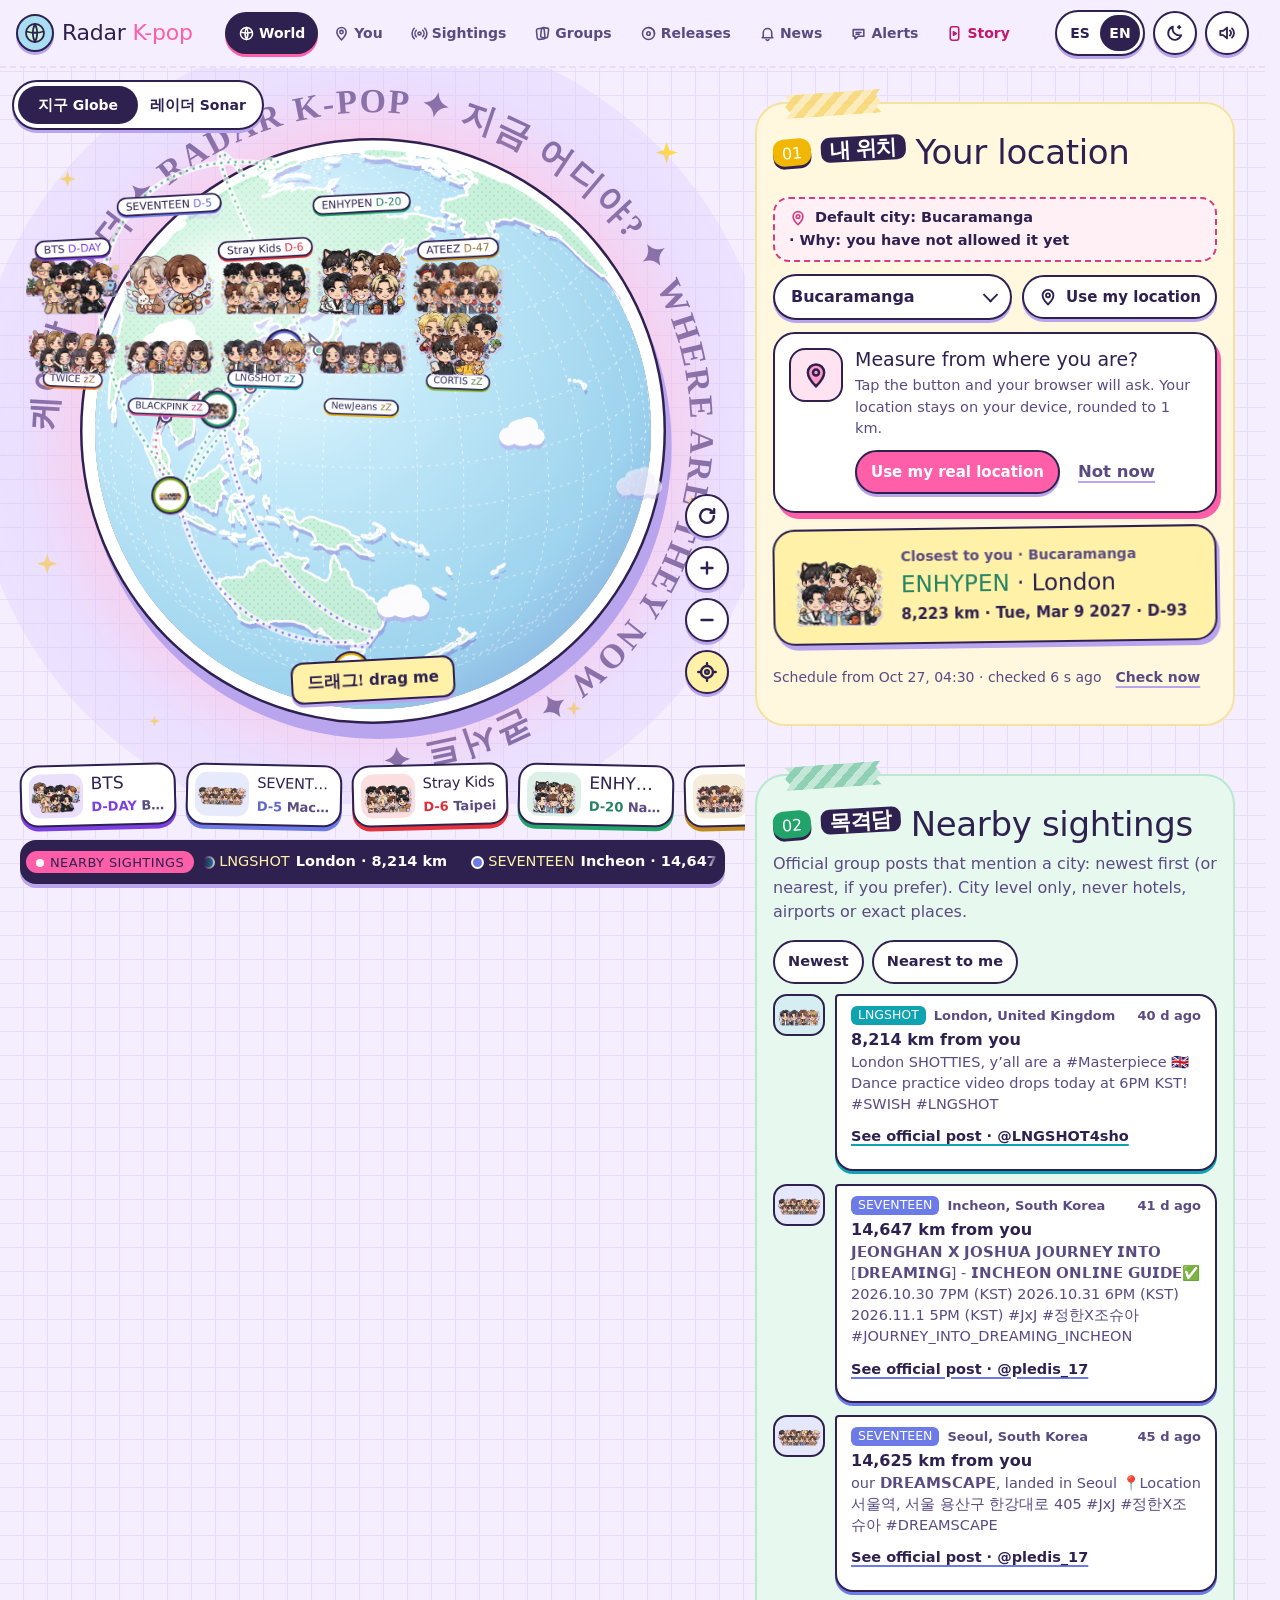
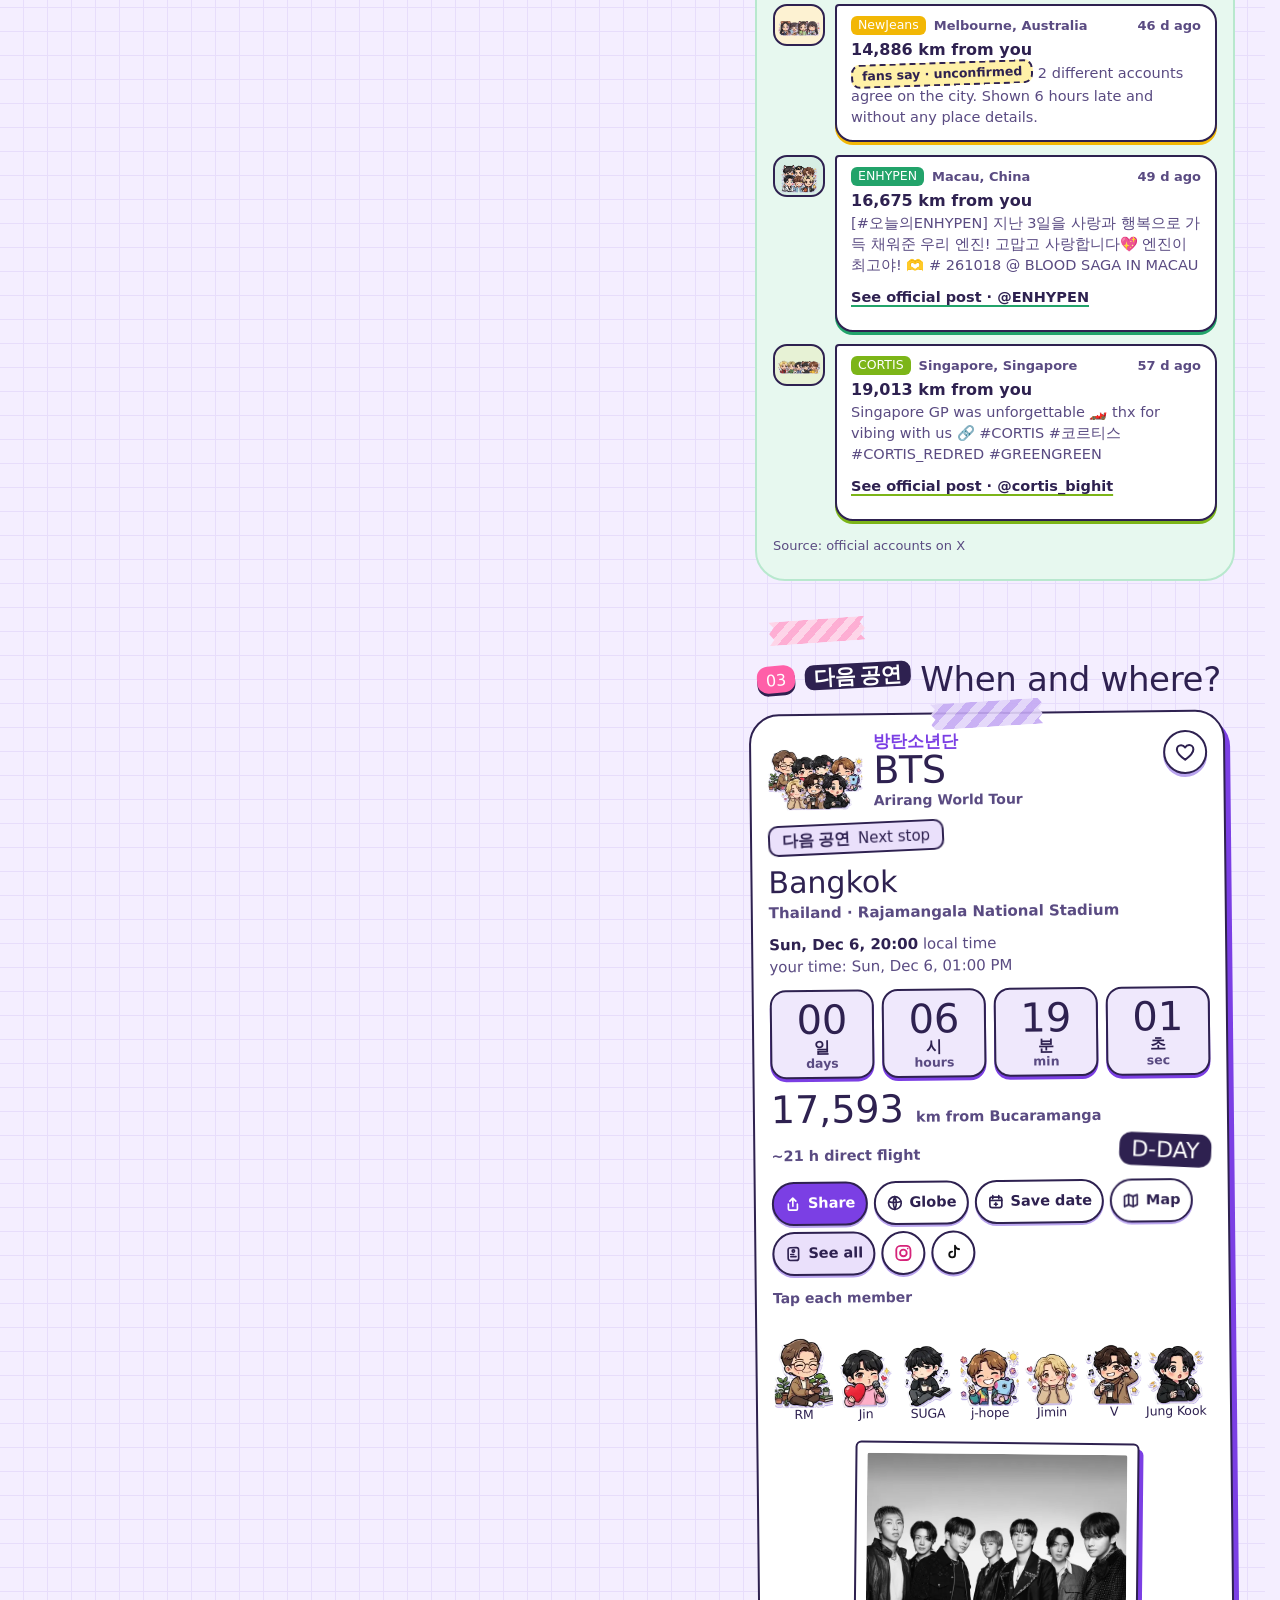
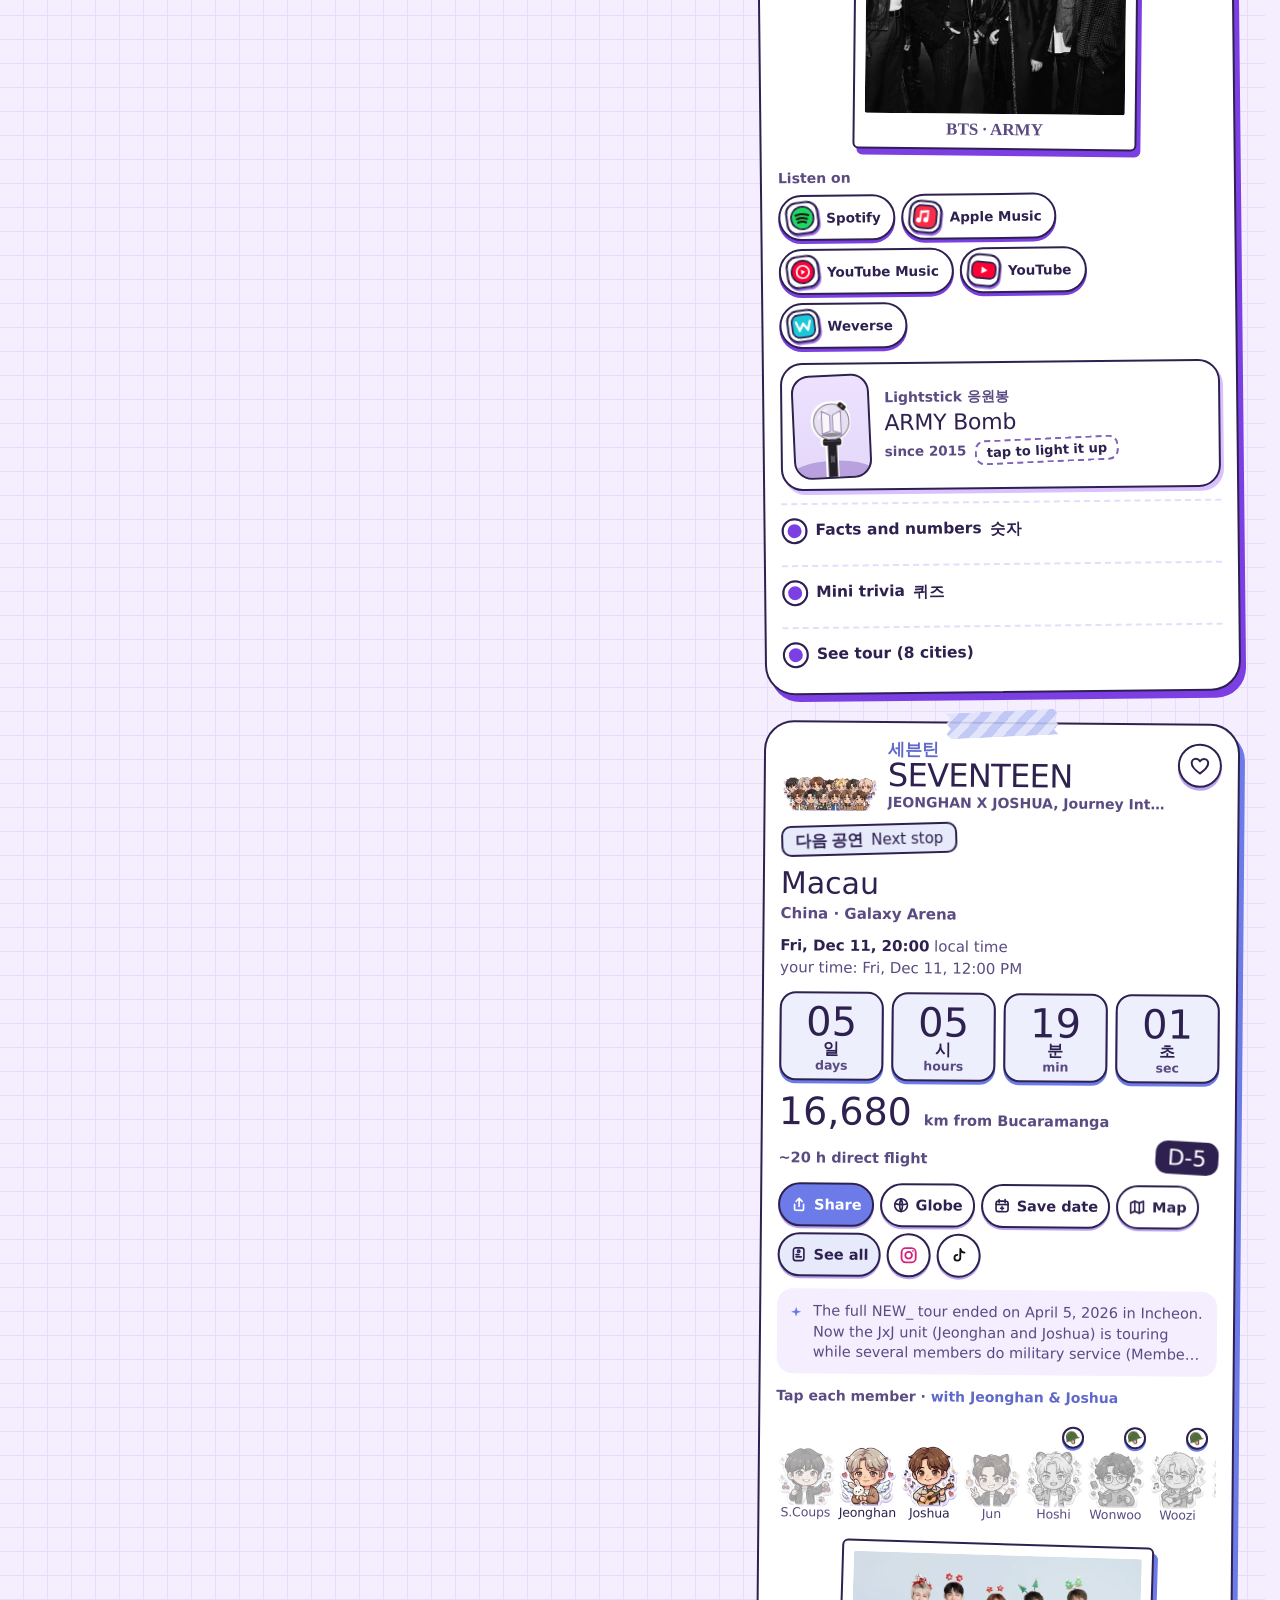
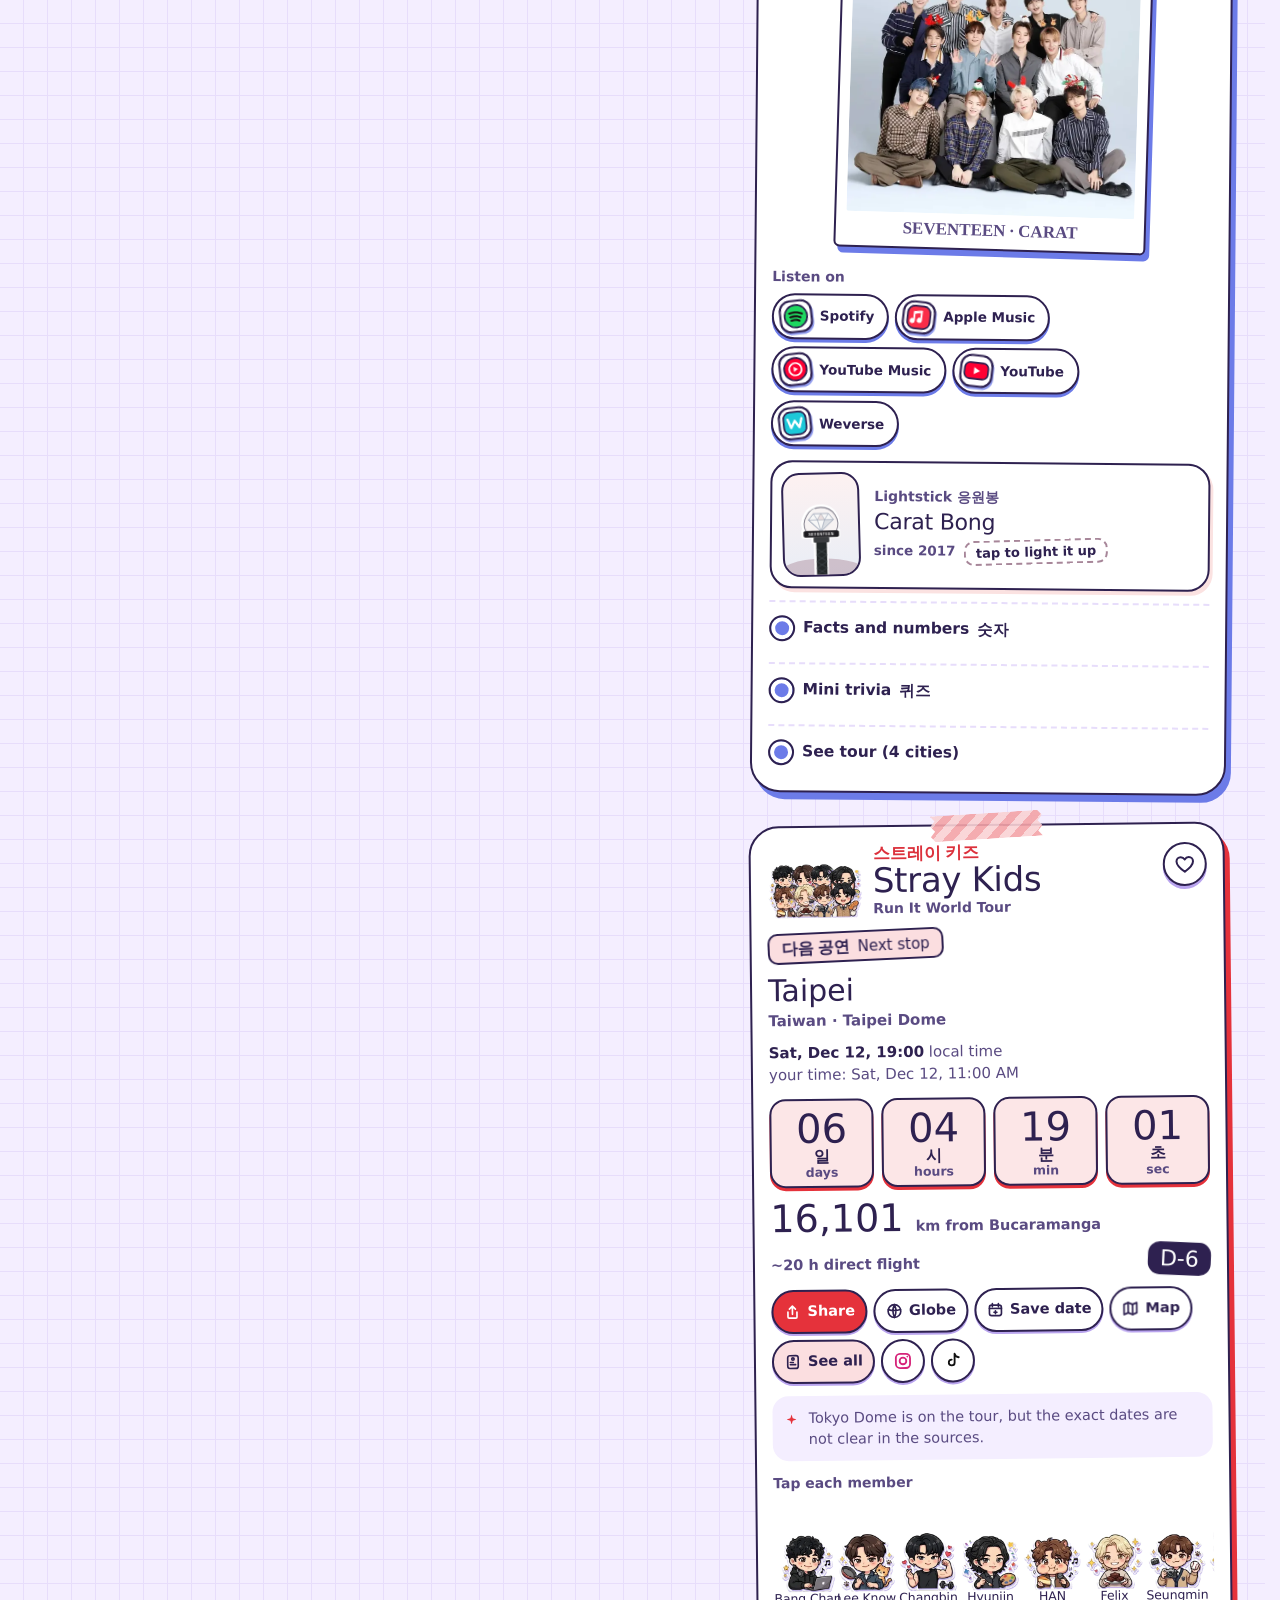
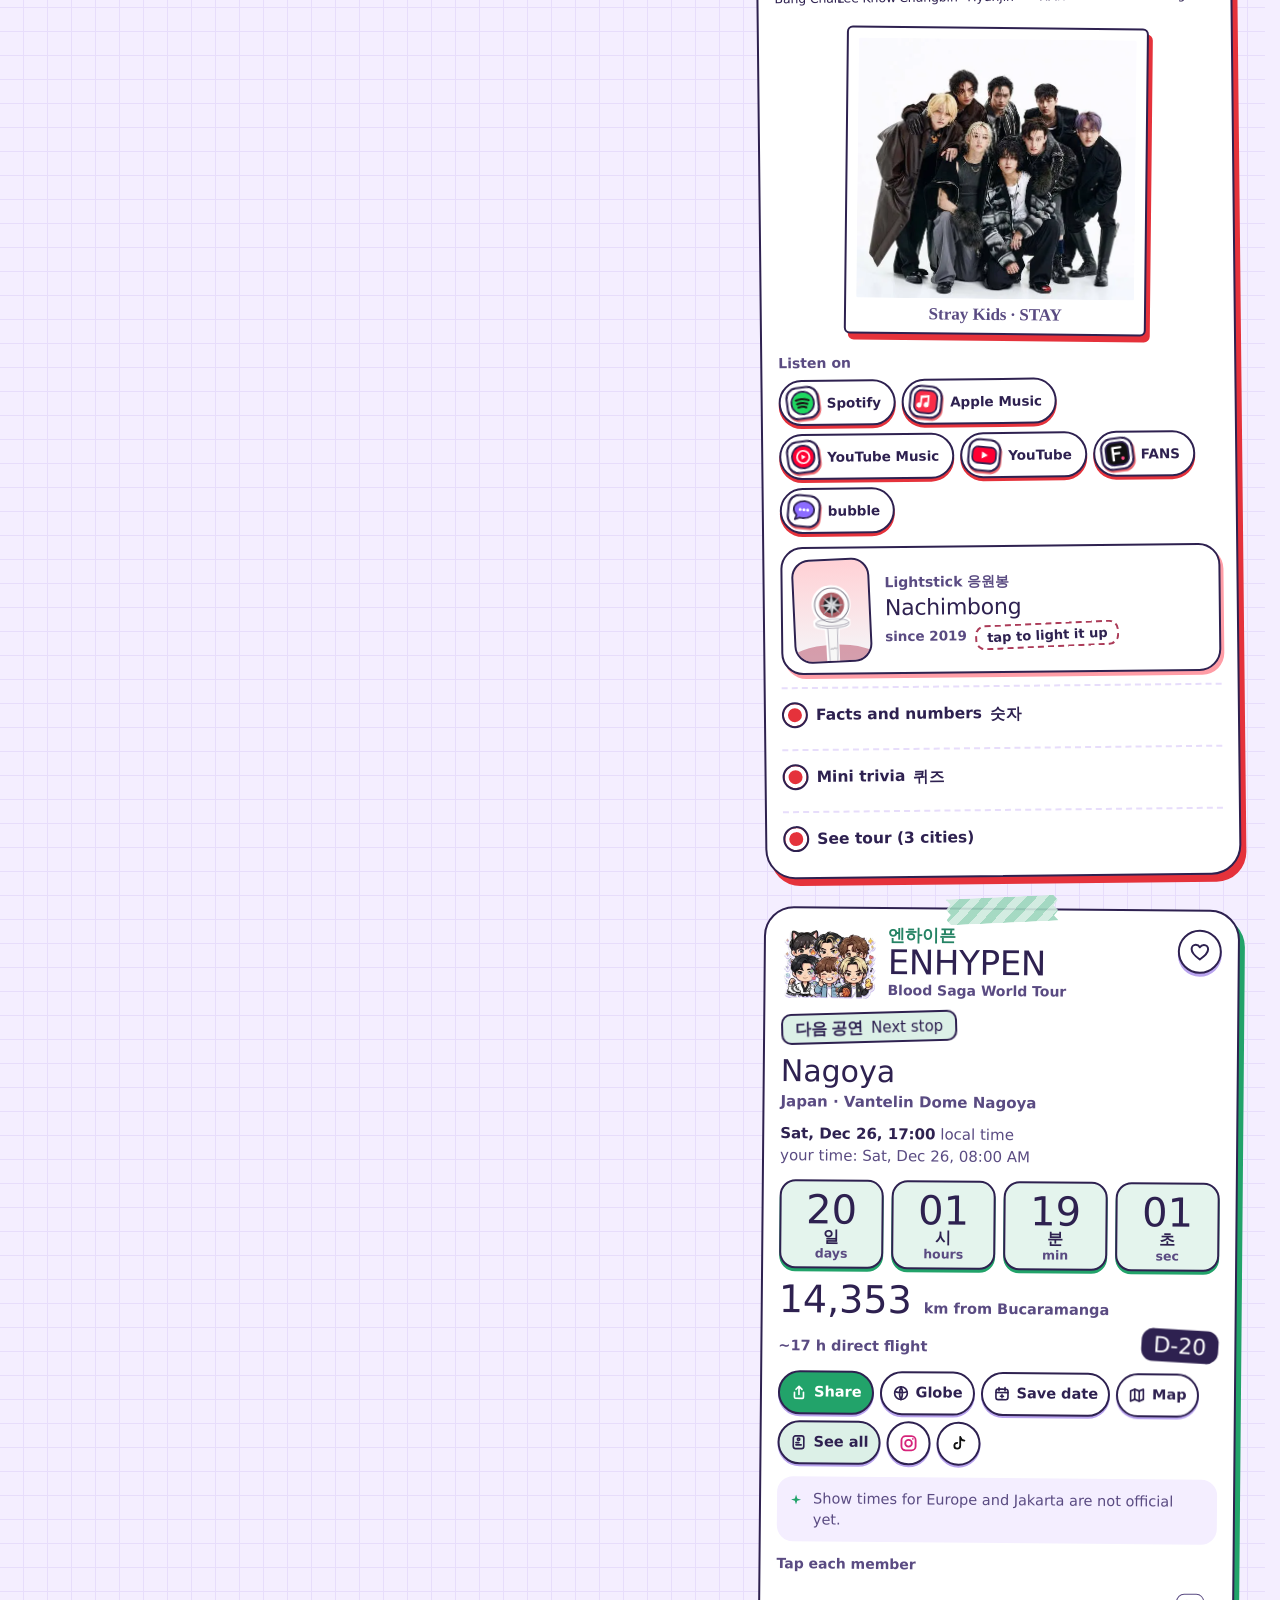
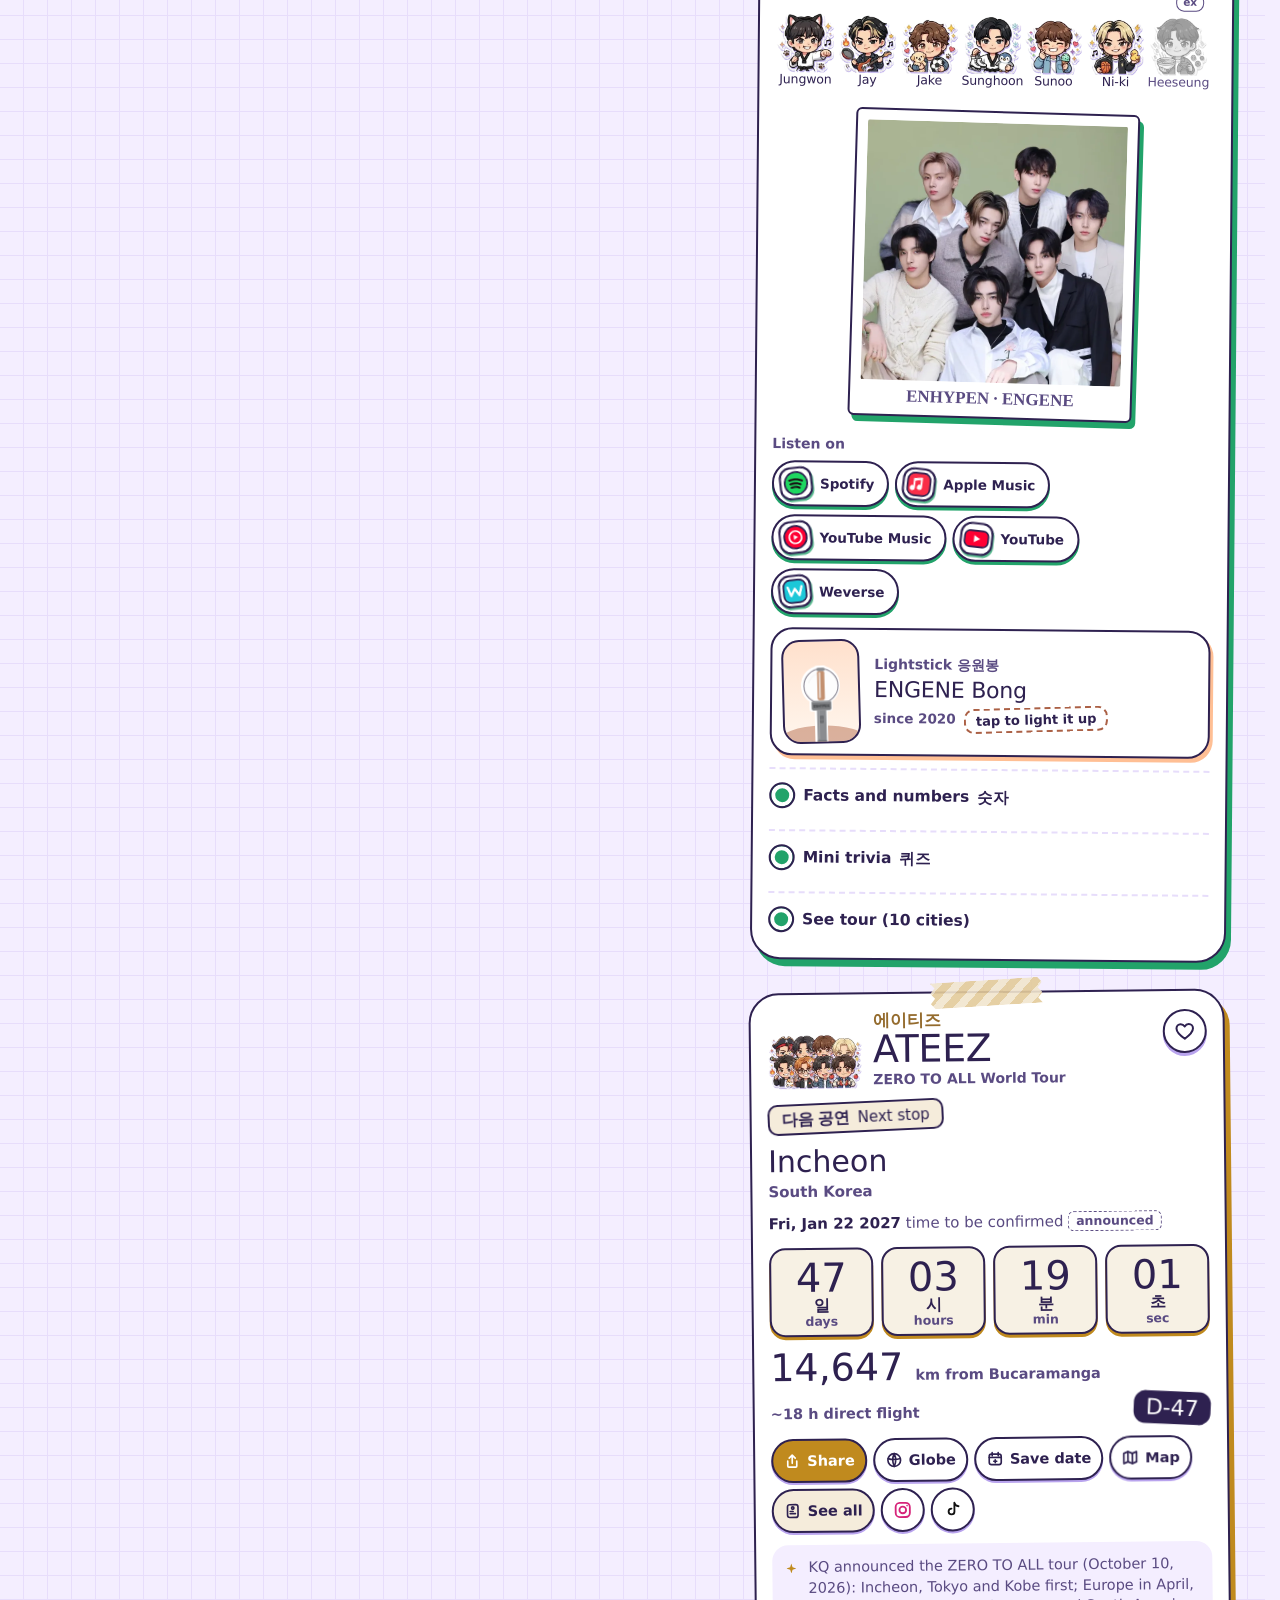
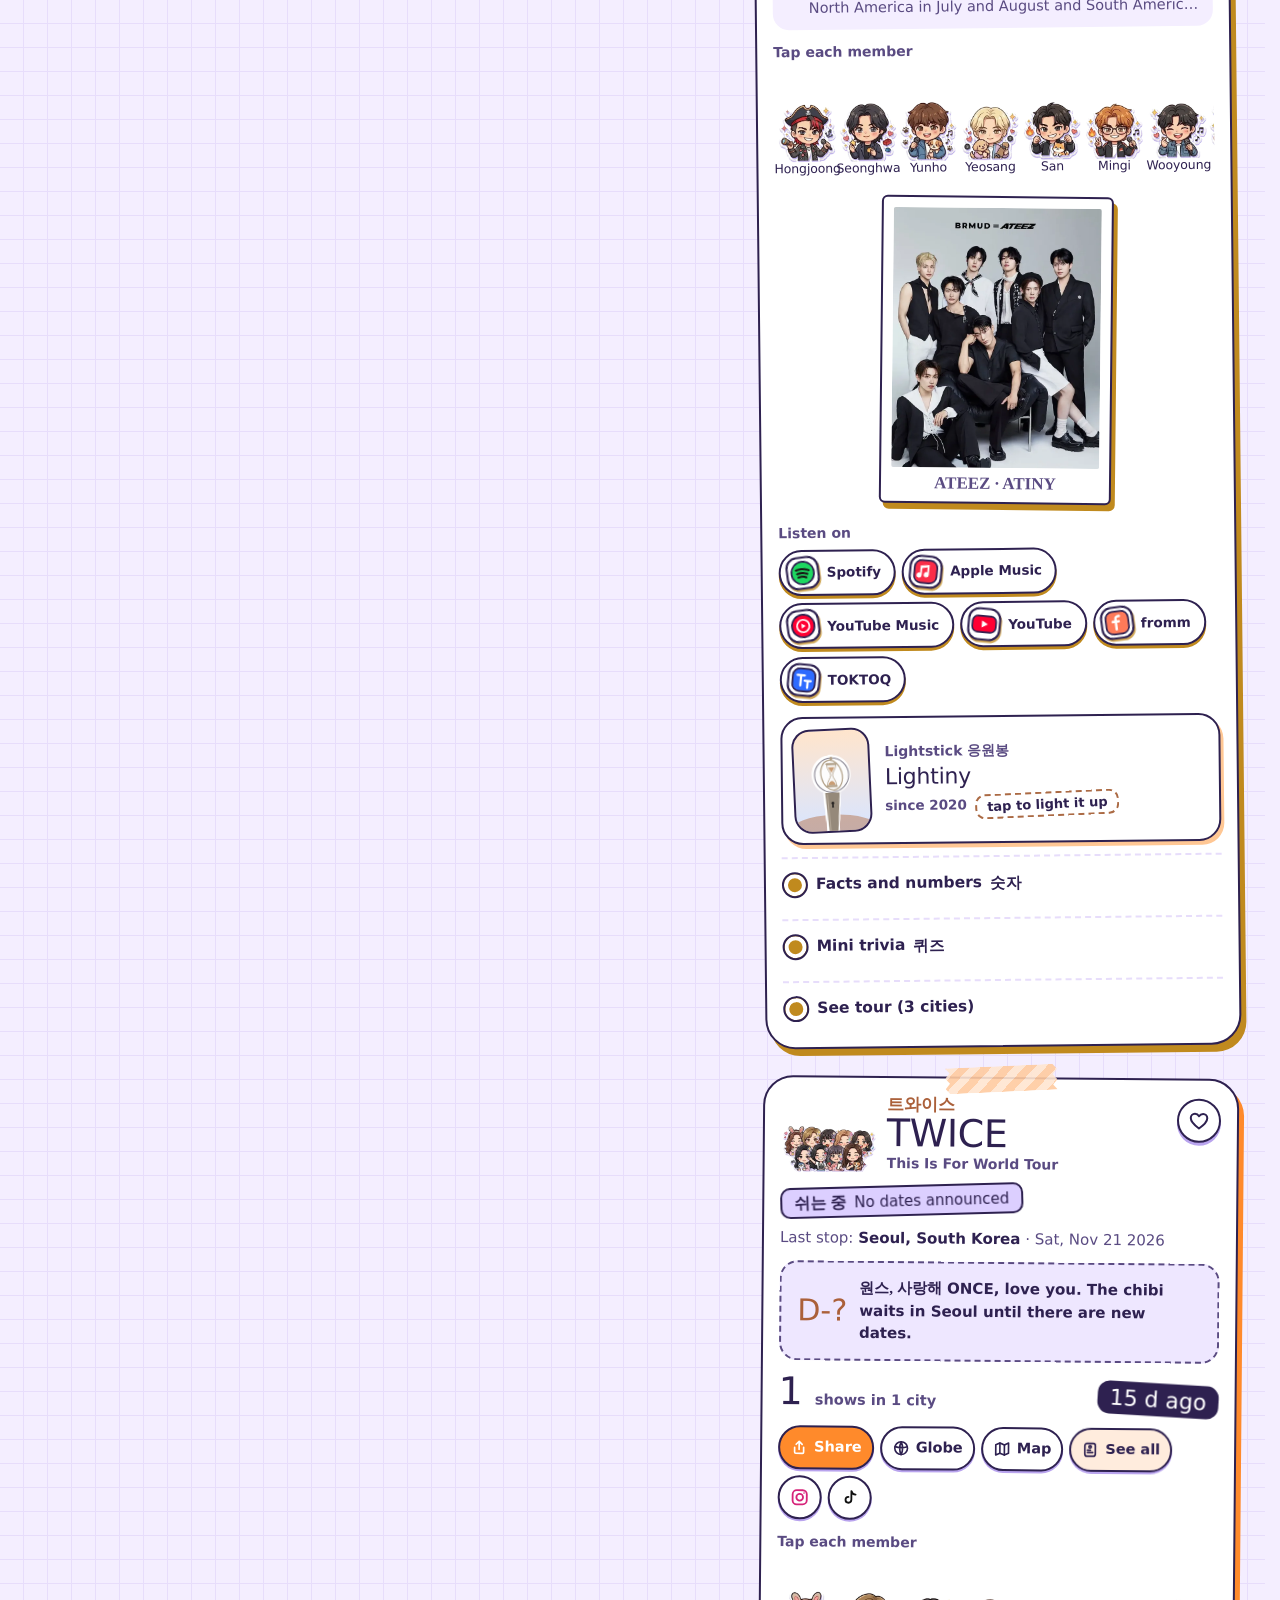
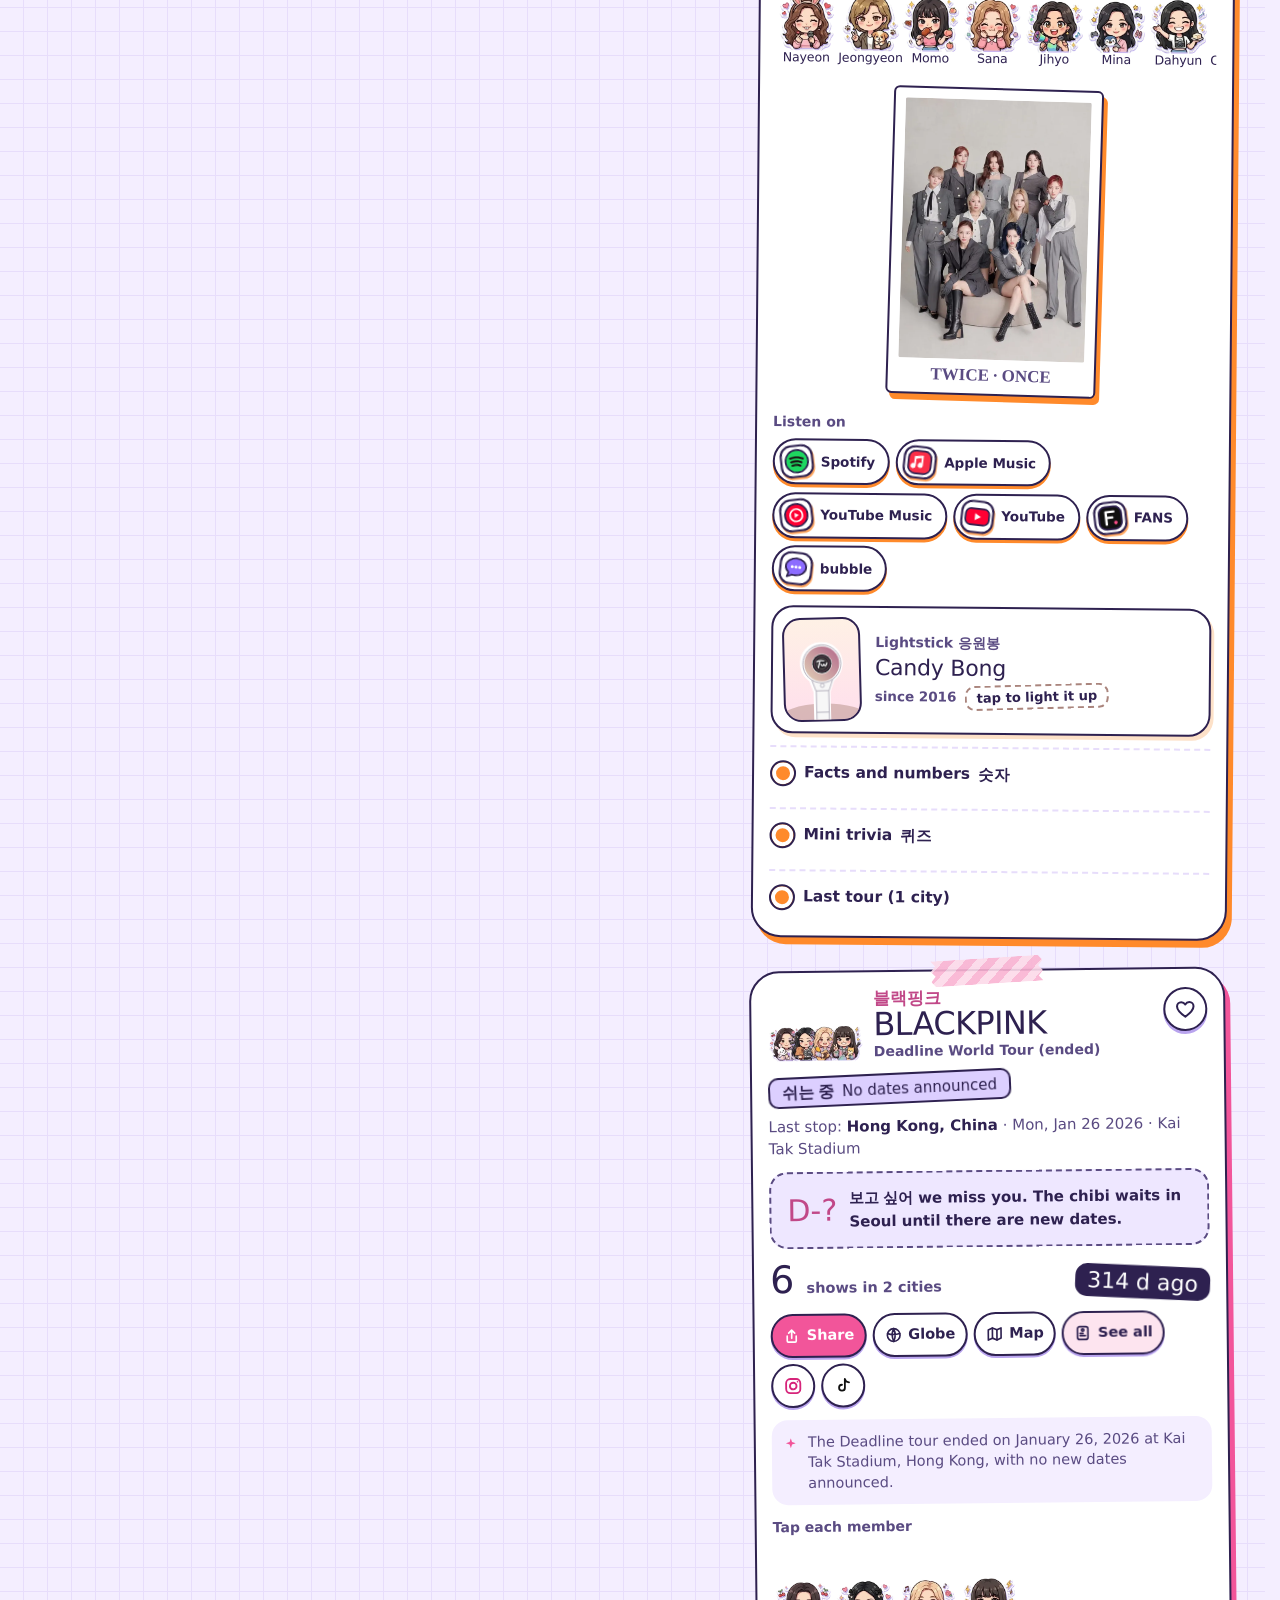
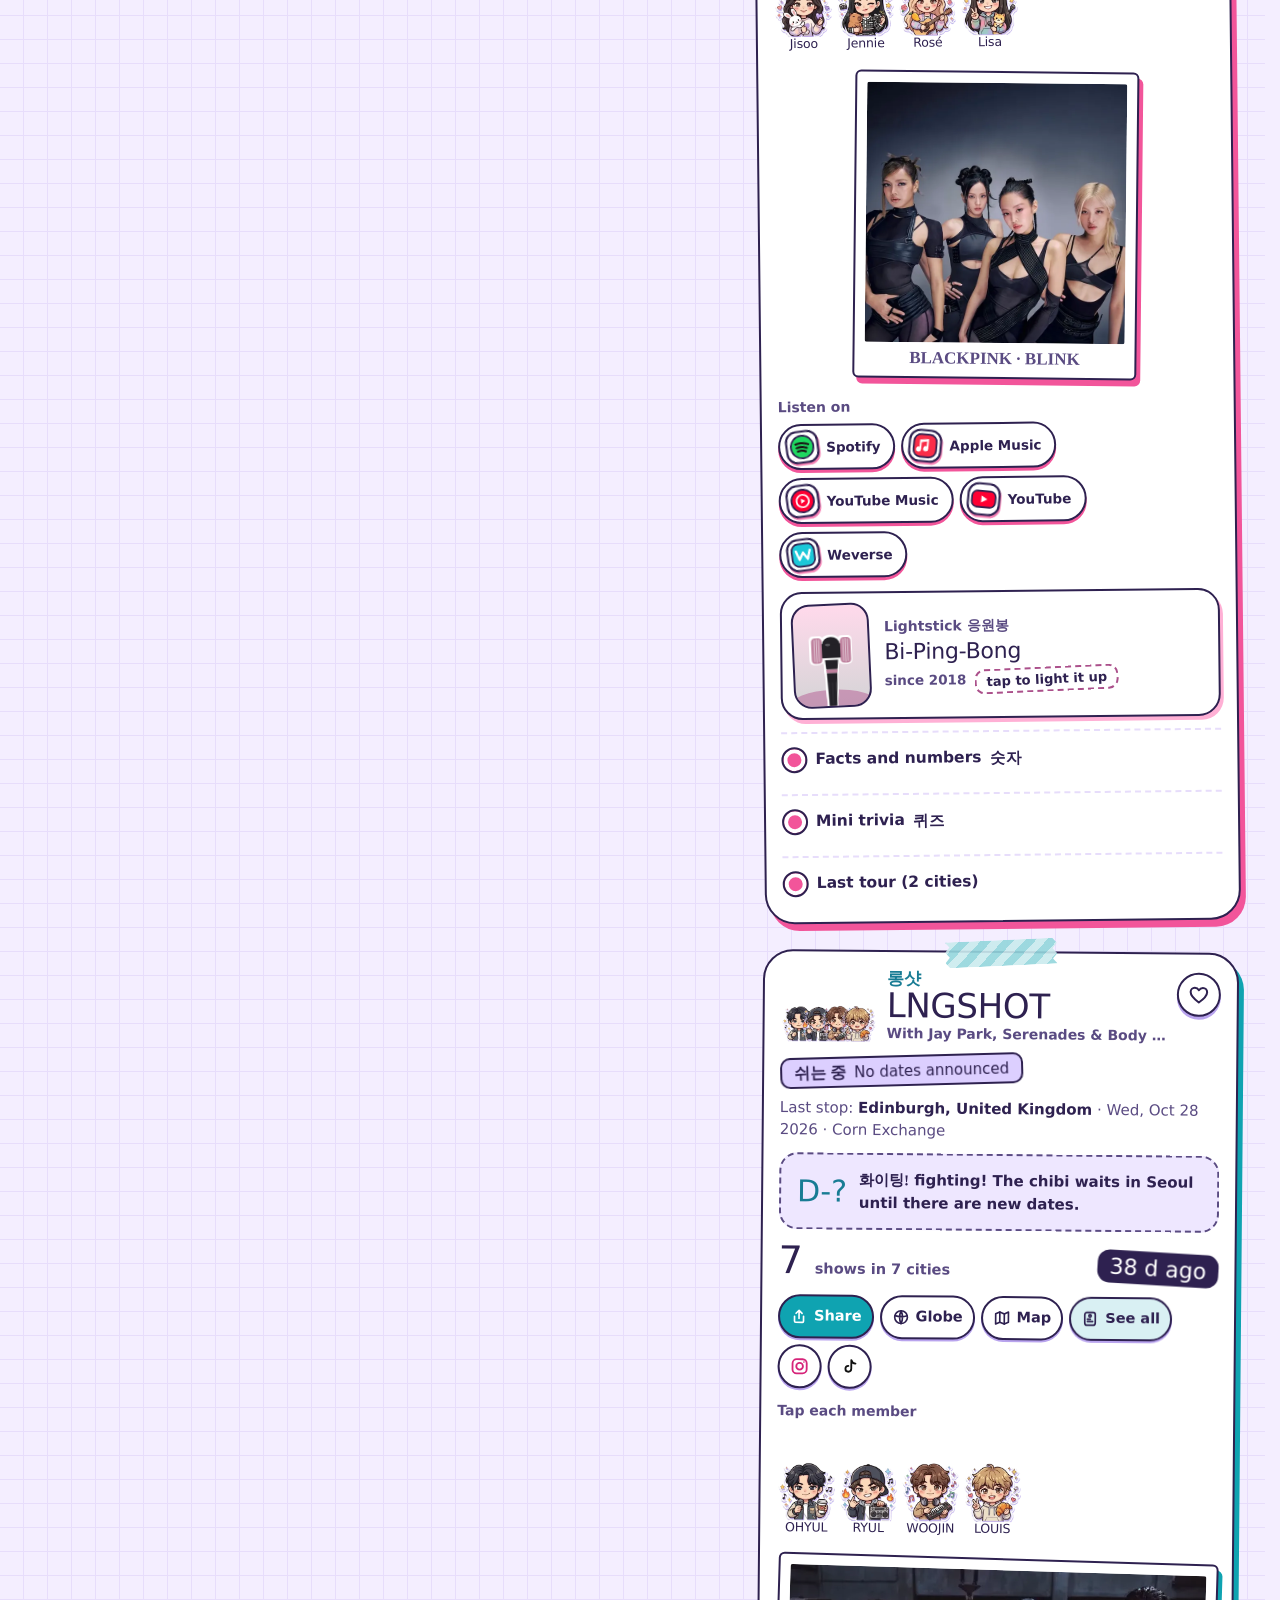
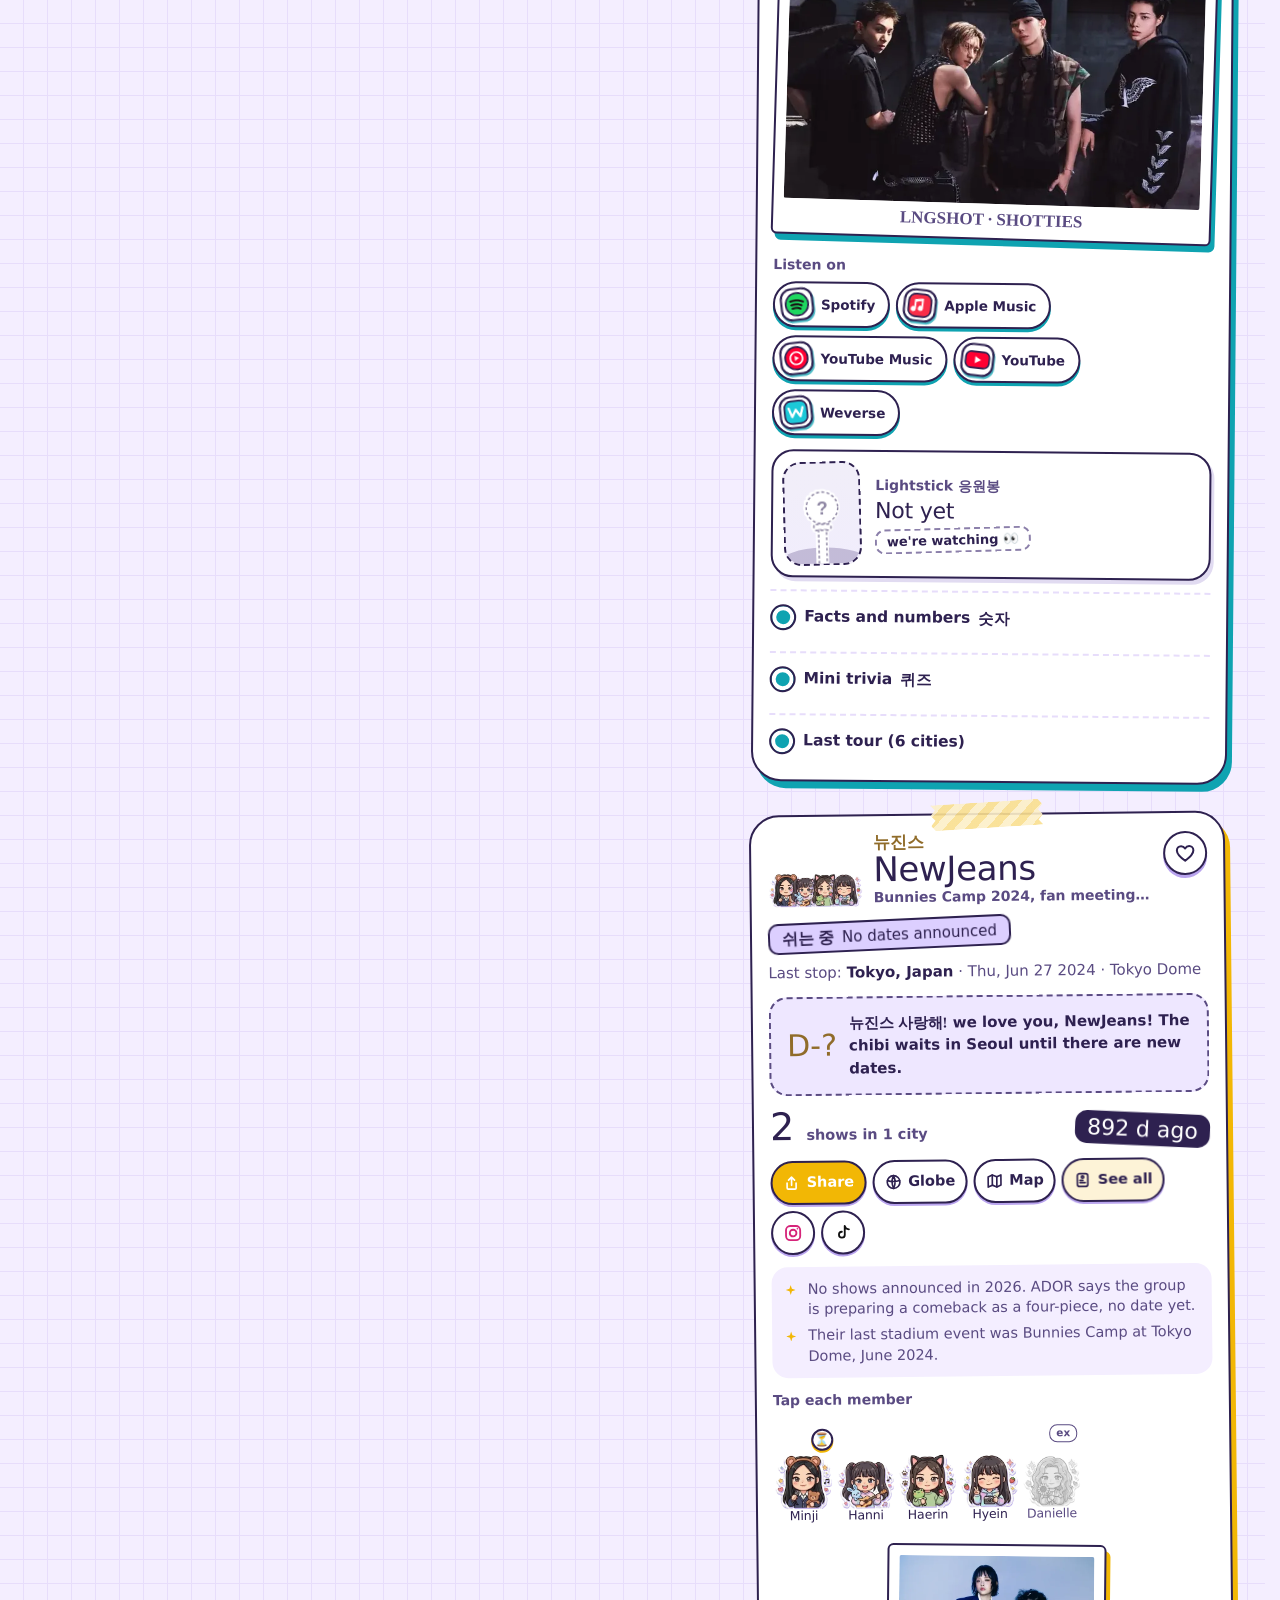
==== commit 5d86df07: "Trae los últimos commits del robot desde main Co-Authored-By: Claude Opus 5.5 <noreply@anthropic.com" ====
--- a/index.html
+++ b/index.html
@@ -34,7 +34,7 @@
 <link rel="preconnect" href="https://fonts.gstatic.com" crossorigin>
 <link rel="stylesheet" href="https://fonts.googleapis.com/css2?family=Baloo+2:wght@400;500;600;700;800&family=Gaegu:wght@400;700&family=Jua&display=swap">
 <link rel="preload" href="assets/land-110m.json" as="fetch" crossorigin>
-<link rel="stylesheet" href="assets/app.css?v=586a308453">
+<link rel="stylesheet" href="assets/app.css?v=c9bca3bba8">
 </head>
 <body>
 <a class="skip" href="#grupos" data-i18n="skip">Skip to the groups</a>
@@ -339,10 +339,10 @@
 <div class="toast" id="toast" role="status" aria-live="polite" hidden></div>
 
 <script>window.RADAR_DATA0 = {"updated_at":"2026-10-27T04:30:50Z","sources":[{"name":"Live Nation (BTS)","url":"https://www.livenation.com/artist/K8vZ917KpXV/bts-events"},{"name":"Wikipedia, Arirang World Tour","url":"https://en.wikipedia.org/wiki/Arirang_World_Tour"},{"name":"Wikipedia, Run It World Tour","url":"https://en.wikipedia.org/wiki/Run_It_World_Tour"},{"name":"KpopOfficial (Stray Kids)","url":"https://kpopofficial.com/schedule/stray-kids/"},{"name":"JamBase (Stray Kids)","url":"https://www.jambase.com/band/stray-kids"},{"name":"Wikipedia, This Is For World Tour","url":"https://en.wikipedia.org/wiki/This_Is_For_World_Tour"},{"name":"Wikipedia, Deadline World Tour (BLACKPINK)","url":"https://en.wikipedia.org/wiki/Deadline_World_Tour"},{"name":"Soompi (LNGSHOT con Jay Park)","url":"https://www.soompi.com/article/1847441wpp/jay-park-announces-2026-world-tour-stops-with-lngshot","name_en":"Soompi (LNGSHOT with Jay Park)"},{"name":"Setlist.fm (LNGSHOT)","url":"https://www.setlist.fm/setlists/lngshot-1b9d5104.html"},{"name":"allkpop (comeback de LNGSHOT)","url":"https://www.allkpop.com/article/2026/09/lngshot-eye-a-late-october-or-early-november-return-with-new-music","name_en":"allkpop (LNGSHOT comeback)"},{"name":"Wikipedia, NEW_ World Tour (SEVENTEEN)","url":"https://en.wikipedia.org/wiki/New_World_Tour"},{"name":"Soompi (gira de JxJ)","url":"https://www.soompi.com/article/1873646wpp/seventeen-unit-jxj-jeonghan-x-joshua-announces-stops-for-tour-journey-into-dreaming","name_en":"Soompi (JxJ tour)"},{"name":"NME (Blood Saga de ENHYPEN)","url":"https://www.nme.com/news/music/enhypen-announce-details-of-blood-saga-world-tour-for-2026-and-2027-3940808","name_en":"NME (ENHYPEN Blood Saga)"},{"name":"PR Times (ENHYPEN en Japón)","url":"https://prtimes.jp/main/html/rd/p/000000684.000045862.html","name_en":"PR Times (ENHYPEN in Japan)"},{"name":"Wikipedia, presentaciones de NewJeans","url":"https://en.wikipedia.org/wiki/List_of_NewJeans_live_performances","name_en":"Wikipedia, NewJeans live performances"},{"name":"Star News (NewJeans en 2026)","url":"https://starnewskorea.com/en/music/2026/10/14/2026101410031571957","name_en":"Star News (NewJeans in 2026)"},{"name":"Consequence (gira de CORTIS)","url":"https://consequence.net/2026/06/cortis-2026-north-american-put-your-phone-down-tour/","name_en":"Consequence (CORTIS tour)"},{"name":"KpopOfficial (CORTIS)","url":"https://kpopofficial.com/schedule/cortis/"},{"name":"Namane (fechas de Seúl y Japón de CORTIS)","url":"https://blog.namanecard.com/en/cortis-put-your-phone-down-tour-2026-dates/","name_en":"Namane (CORTIS Seoul and Japan dates)"},{"name":"JoongAng Daily (gira ZERO TO ALL de ATEEZ)","name_en":"JoongAng Daily (ATEEZ ZERO TO ALL tour)","url":"https://www.koreajoongangdaily.com/entertainment/ateez-to-open-2027-zero-to-all-world-tour-in-incheonnbsp/12913665"},{"name":"Wikipedia, giras de ATEEZ","name_en":"Wikipedia, ATEEZ concert tours","url":"https://en.wikipedia.org/wiki/List_of_Ateez_concert_tours"}],"groups":[{"id":"bts","name":"BTS","tour":"Arirang World Tour","watch":[],"events":[{"id":"bts-20261009-lima","local_date":"2026-10-09","start":"2026-10-09T20:00:00-05:00","city":"Lima","country":"Perú","venue":"Estadio Nacional","lat":-12.0672,"lon":-77.0333,"status":"anunciado"},{"id":"bts-20261016-santiago","local_date":"2026-10-16","start":"2026-10-16T20:00:00-03:00","city":"Santiago","country":"Chile","venue":"Estadio Nacional Julio Martínez Prádanos","lat":-33.4645,"lon":-70.6107,"status":"confirmado","onsale":"2026-03-27T16:00:00Z"},{"id":"bts-20261017-santiago","local_date":"2026-10-17","start":"2026-10-17T20:00:00-03:00","city":"Santiago","country":"Chile","venue":"Estadio Nacional Julio Martínez Prádanos","lat":-33.4645,"lon":-70.6107,"status":"confirmado","onsale":"2026-03-27T16:00:00Z"},{"id":"bts-20261021-laplata","local_date":"2026-10-21","start":"2026-10-21T20:00:00-03:00","city":"La Plata","country":"Argentina","venue":"Estadio Único Diego Armando Maradona","lat":-34.9138,"lon":-57.9893,"status":"confirmado"},{"id":"bts-20261023-laplata","local_date":"2026-10-23","start":"2026-10-23T20:00:00-03:00","city":"La Plata","country":"Argentina","venue":"Estadio Único Diego Armando Maradona","lat":-34.9138,"lon":-57.9893,"status":"confirmado"},{"id":"bts-20261024-laplata","local_date":"2026-10-24","start":"2026-10-24T20:00:00-03:00","city":"La Plata","country":"Argentina","venue":"Estadio Único Diego Armando Maradona","lat":-34.9138,"lon":-57.9893,"status":"confirmado"},{"id":"bts-20261028-saopaulo","local_date":"2026-10-28","start":"2026-10-28T20:00:00-03:00","city":"São Paulo","country":"Brasil","venue":"Estádio MorumBIS","lat":-23.6,"lon":-46.72,"status":"confirmado","onsale":"2026-04-16T23:21:00Z"},{"id":"bts-20261030-saopaulo","local_date":"2026-10-30","start":"2026-10-30T20:00:00-03:00","city":"São Paulo","country":"Brasil","venue":"Estádio MorumBIS","lat":-23.6,"lon":-46.72,"status":"confirmado","onsale":"2026-04-16T23:22:00Z"},{"id":"bts-20261031-saopaulo","local_date":"2026-10-31","start":"2026-10-31T20:00:00-03:00","city":"São Paulo","country":"Brasil","venue":"Estádio MorumBIS","lat":-23.6,"lon":-46.72,"status":"confirmado","onsale":"2026-04-16T23:23:00Z"},{"id":"bts-20261119-kaohsiung","local_date":"2026-11-19","start":"2026-11-19T20:00:00+08:00","city":"Kaohsiung","country":"Taiwán","venue":"Kaohsiung National Stadium","lat":22.701,"lon":120.294,"status":"confirmado"},{"id":"bts-20261121-kaohsiung","local_date":"2026-11-21","start":"2026-11-21T20:00:00+08:00","city":"Kaohsiung","country":"Taiwán","venue":"Kaohsiung National Stadium","lat":22.701,"lon":120.294,"status":"confirmado"},{"id":"bts-20261122-kaohsiung","local_date":"2026-11-22","start":"2026-11-22T20:00:00+08:00","city":"Kaohsiung","country":"Taiwán","venue":"Kaohsiung National Stadium","lat":22.701,"lon":120.294,"status":"confirmado"},{"id":"bts-20261203-bangkok","local_date":"2026-12-03","start":"2026-12-03T20:00:00+07:00","city":"Bangkok","country":"Tailandia","venue":"Rajamangala National Stadium","lat":13.7558,"lon":100.6217,"status":"confirmado"},{"id":"bts-20261205-bangkok","local_date":"2026-12-05","start":"2026-12-05T20:00:00+07:00","city":"Bangkok","country":"Tailandia","venue":"Rajamangala National Stadium","lat":13.7558,"lon":100.6217,"status":"confirmado"},{"id":"bts-20261206-bangkok","local_date":"2026-12-06","start":"2026-12-06T20:00:00+07:00","city":"Bangkok","country":"Tailandia","venue":"Rajamangala National Stadium","lat":13.7558,"lon":100.6217,"status":"confirmado"},{"id":"bts-20261212-kualalumpur","local_date":"2026-12-12","start":"2026-12-12T20:00:00+08:00","city":"Kuala Lumpur","country":"Malasia","venue":"Bukit Jalil National Stadium","lat":3.0546,"lon":101.6919,"status":"confirmado"},{"id":"bts-20261213-kualalumpur","local_date":"2026-12-13","start":"2026-12-13T20:00:00+08:00","city":"Kuala Lumpur","country":"Malasia","venue":"Bukit Jalil National Stadium","lat":3.0546,"lon":101.6919,"status":"confirmado"},{"id":"bts-20261217-singapore","local_date":"2026-12-17","start":"2026-12-17T20:00:00+08:00","city":"Singapur","country":"Singapur","venue":"National Stadium","lat":1.3047,"lon":103.8747,"status":"confirmado"},{"id":"bts-20261219-singapore","local_date":"2026-12-19","start":"2026-12-19T20:00:00+08:00","city":"Singapur","country":"Singapur","venue":"National Stadium","lat":1.3047,"lon":103.8747,"status":"confirmado"},{"id":"bts-20261220-singapore","local_date":"2026-12-20","start":"2026-12-20T20:00:00+08:00","city":"Singapur","country":"Singapur","venue":"National Stadium","lat":1.3047,"lon":103.8747,"status":"confirmado"},{"id":"bts-20261222-singapore","local_date":"2026-12-22","start":"2026-12-22T20:00:00+08:00","city":"Singapur","country":"Singapur","venue":"National Stadium","lat":1.3047,"lon":103.8747,"status":"confirmado"},{"id":"bts-20261226-jakarta","local_date":"2026-12-26","start":"2026-12-26T20:00:00+07:00","city":"Yakarta","country":"Indonesia","venue":null,"lat":-6.2088,"lon":106.8456,"status":"anunciado"},{"id":"bts-20261227-jakarta","local_date":"2026-12-27","start":"2026-12-27T20:00:00+07:00","city":"Yakarta","country":"Indonesia","venue":null,"lat":-6.2088,"lon":106.8456,"status":"anunciado"},{"id":"bts-tm-17a8v0G65R_Eq8g","local_date":"2027-02-10","start":"2027-02-10T17:00:00+11:00","city":"Melbourne","country":"Australia","venue":"Marvel Stadium","lat":-37.8165,"lon":144.9455,"status":"confirmado","source":"tm","tm_name":"BTS WORLD TOUR 'ARIRANG' IN MELBOURNE","onsale":"2026-06-04T00:00:00Z"},{"id":"bts-20270212-melbourne","local_date":"2027-02-12","start":"2027-02-12T20:00:00+11:00","city":"Melbourne","country":"Australia","venue":null,"lat":-37.8136,"lon":144.9631,"status":"anunciado","onsale":"2026-06-04T00:00:00Z"},{"id":"bts-20270213-melbourne","local_date":"2027-02-13","start":"2027-02-13T20:00:00+11:00","city":"Melbourne","country":"Australia","venue":null,"lat":-37.8136,"lon":144.9631,"status":"anunciado","onsale":"2026-06-04T00:00:00Z"},{"id":"bts-20270220-sydney","local_date":"2027-02-20","start":"2027-02-20T20:00:00+11:00","city":"Sídney","country":"Australia","venue":null,"lat":-33.8688,"lon":151.2093,"status":"anunciado","onsale":"2026-06-04T03:00:00Z"},{"id":"bts-20270221-sydney","local_date":"2027-02-21","start":"2027-02-21T20:00:00+11:00","city":"Sídney","country":"Australia","venue":null,"lat":-33.8688,"lon":151.2093,"status":"anunciado","onsale":"2026-06-04T03:00:00Z"},{"id":"bts-20270304-hongkong","local_date":"2027-03-04","start":"2027-03-04T20:00:00+08:00","city":"Hong Kong","country":"China","venue":null,"lat":22.3193,"lon":114.1694,"status":"anunciado"},{"id":"bts-20270306-hongkong","local_date":"2027-03-06","start":"2027-03-06T20:00:00+08:00","city":"Hong Kong","country":"China","venue":null,"lat":22.3193,"lon":114.1694,"status":"anunciado"},{"id":"bts-20270307-hongkong","local_date":"2027-03-07","start":"2027-03-07T20:00:00+08:00","city":"Hong Kong","country":"China","venue":null,"lat":22.3193,"lon":114.1694,"status":"anunciado"},{"id":"bts-20270313-manila","local_date":"2027-03-13","start":"2027-03-13T20:00:00+08:00","city":"Manila","country":"Filipinas","venue":null,"lat":14.5995,"lon":120.9842,"status":"anunciado"},{"id":"bts-20270314-manila","local_date":"2027-03-14","start":"2027-03-14T20:00:00+08:00","city":"Manila","country":"Filipinas","venue":null,"lat":14.5995,"lon":120.9842,"status":"anunciado"}],"watch_en":[],"tour_en":"Arirang World Tour"},{"id":"skz","name":"Stray Kids","tour":"Run It World Tour","watch":["Tokyo Dome aparece en la gira, pero las fechas exactas no salen claras en las fuentes."],"events":[{"id":"skz-20260919-osaka","local_date":"2026-09-19","start":"2026-09-19T18:00:00+09:00","city":"Osaka","country":"Japón","venue":"Kyocera Dome Osaka","lat":34.6695,"lon":135.4762,"status":"confirmado"},{"id":"skz-20260920-osaka","local_date":"2026-09-20","start":"2026-09-20T18:00:00+09:00","city":"Osaka","country":"Japón","venue":"Kyocera Dome Osaka","lat":34.6695,"lon":135.4762,"status":"confirmado"},{"id":"skz-20261024-fukuoka","local_date":"2026-10-24","start":"2026-10-24T18:00:00+09:00","city":"Fukuoka","country":"Japón","venue":"Mizuho PayPay Dome Fukuoka","lat":33.5953,"lon":130.3622,"status":"confirmado"},{"id":"skz-20261205-hongkong","local_date":"2026-12-05","start":"2026-12-05T20:00:00+08:00","city":"Hong Kong","country":"China","venue":"Kai Tak Stadium","lat":22.3047,"lon":114.194,"status":"confirmado"},{"id":"skz-20261212-taipei","local_date":"2026-12-12","start":"2026-12-12T19:00:00+08:00","city":"Taipéi","country":"Taiwán","venue":"Taipei Dome","lat":25.0437,"lon":121.56,"status":"confirmado"},{"id":"skz-20270116-bangkok","local_date":"2027-01-16","start":"2027-01-16T19:00:00+07:00","city":"Nonthaburi (Bangkok)","country":"Tailandia","venue":"IMPACT Arena","lat":13.913,"lon":100.546,"status":"anunciado"},{"id":"skz-20270117-bangkok","local_date":"2027-01-17","start":"2027-01-17T19:00:00+07:00","city":"Nonthaburi (Bangkok)","country":"Tailandia","venue":"IMPACT Arena","lat":13.913,"lon":100.546,"status":"anunciado"},{"id":"skz-20270307-singapore","local_date":"2027-03-07","start":"2027-03-07T19:00:00+08:00","city":"Singapur","country":"Singapur","venue":null,"lat":1.3521,"lon":103.8198,"status":"anunciado"}],"watch_en":["Tokyo Dome is on the tour, but the exact dates are not clear in the sources."],"tour_en":"Run It World Tour"},{"id":"twice","name":"TWICE","tour":"This Is For World Tour","watch":[],"events":[{"local_date":"2026-11-21","lat":37.5665,"lon":126.978,"id":"twice-auto-20261121-seul","start":"2026-11-21T18:00:00+09:00","city":"Seúl","country":"Corea del Sur","venue":null,"status":"anunciado","source":"auto","src":"https://news.google.com/rss/articles/CBMijgFBVV95cUxQSmNBUHlCNFQ2NGhMOUwzVzM1c0V3R1hYMVQxcDhlbnU4WG15d1pmYmpGUV9yRkZiVVVYcWFENk41dk1hbWE5c1dZZWhvaWFERkx5eE15bmJEQ2xQYThrLXhLelpOWkJyMG8xeDYwZjhWNjJnVktYTFZvUDNaY1dKSDU4bXJHNTdVWVJOcWd3?oc=5","src_kind":"news","time_tbd":true}],"watch_en":[],"tour_en":"This Is For World Tour"},{"id":"blackpink","name":"BLACKPINK","tour":"Deadline World Tour (terminada)","watch":["La gira Deadline cerró el 26 de enero de 2026 en el Kai Tak Stadium de Hong Kong y no hay fechas nuevas anunciadas."],"events":[{"id":"bp-20260116-tokyo","local_date":"2026-01-16","start":"2026-01-16T20:00:00+09:00","city":"Tokio","country":"Japón","venue":"Tokyo Dome","lat":35.7056,"lon":139.7519,"status":"confirmado"},{"id":"bp-20260117-tokyo","local_date":"2026-01-17","start":"2026-01-17T20:00:00+09:00","city":"Tokio","country":"Japón","venue":"Tokyo Dome","lat":35.7056,"lon":139.7519,"status":"confirmado"},{"id":"bp-20260118-tokyo","local_date":"2026-01-18","start":"2026-01-18T20:00:00+09:00","city":"Tokio","country":"Japón","venue":"Tokyo Dome","lat":35.7056,"lon":139.7519,"status":"confirmado"},{"id":"bp-20260124-hongkong","local_date":"2026-01-24","start":"2026-01-24T20:00:00+08:00","city":"Hong Kong","country":"China","venue":"Kai Tak Stadium","lat":22.3047,"lon":114.194,"status":"confirmado"},{"id":"bp-20260125-hongkong","local_date":"2026-01-25","start":"2026-01-25T20:00:00+08:00","city":"Hong Kong","country":"China","venue":"Kai Tak Stadium","lat":22.3047,"lon":114.194,"status":"confirmado"},{"id":"bp-20260126-hongkong","local_date":"2026-01-26","start":"2026-01-26T20:00:00+08:00","city":"Hong Kong","country":"China","venue":"Kai Tak Stadium","lat":22.3047,"lon":114.194,"status":"confirmado"}],"watch_en":["The Deadline tour ended on January 26, 2026 at Kai Tak Stadium, Hong Kong, with no new dates announced."],"tour_en":"Deadline World Tour (ended)"},{"id":"lngshot","name":"LNGSHOT","tour":"Con Jay Park, Serenades & Body Rolls","watch":[],"events":[{"id":"lng-20261013-vienna","local_date":"2026-10-13","start":"2026-10-13T20:00:00+02:00","city":"Viena","country":"Austria","venue":"Gasometer","lat":48.187,"lon":16.42,"status":"confirmado"},{"id":"lng-20261015-zurich","local_date":"2026-10-15","start":"2026-10-15T20:00:00+02:00","city":"Zúrich (Dübendorf)","country":"Suiza","venue":"The Hall","lat":47.3995,"lon":8.619,"status":"confirmado"},{"id":"lng-20261017-milan","local_date":"2026-10-17","start":"2026-10-17T20:00:00+02:00","city":"Milán","country":"Italia","venue":"Fabrique","lat":45.4381,"lon":9.2415,"status":"confirmado"},{"id":"lng-20261020-paris","local_date":"2026-10-20","start":"2026-10-20T20:00:00+02:00","city":"París","country":"Francia","venue":"Zénith","lat":48.894,"lon":2.393,"status":"confirmado"},{"id":"lng-20261022-esch","local_date":"2026-10-22","start":"2026-10-22T20:00:00+02:00","city":"Esch-sur-Alzette","country":"Luxemburgo","venue":"Rockhal","lat":49.503,"lon":5.946,"status":"confirmado"},{"id":"lng-20261026-london","local_date":"2026-10-26","start":"2026-10-26T19:30:00+00:00","city":"Londres (Wembley)","country":"Reino Unido","venue":"OVO Arena Wembley","lat":51.556,"lon":-0.2796,"status":"confirmado","onsale":"2026-06-12T09:00:00Z"},{"id":"lng-20261028-edinburgh","local_date":"2026-10-28","start":"2026-10-28T19:30:00+00:00","city":"Edimburgo","country":"Reino Unido","venue":"Corn Exchange","lat":55.936,"lon":-3.243,"status":"confirmado"}],"watch_en":[],"tour_en":"With Jay Park, Serenades & Body Rolls"},{"id":"seventeen","name":"SEVENTEEN","tour":"JEONGHAN X JOSHUA, Journey Into [Dreaming] (unidad JxJ)","watch":["La gira completa NEW_ cerró el 5 de abril de 2026 en Incheon. Ahora sale de gira la unidad JxJ (Jeonghan y Joshua) mientras varios miembros hacen el servicio militar (en Miembros ves cuándo vuelve cada uno)."],"watch_en":["The full NEW_ tour ended on April 5, 2026 in Incheon. Now the JxJ unit (Jeonghan and Joshua) is touring while several members do military service (Members shows when each one returns)."],"events":[{"id":"svt-20260307-singapur-new","local_date":"2026-03-07","start":"2026-03-07T19:00:00+08:00","city":"Singapur","country":"Singapur","venue":"National Stadium","lat":1.3044,"lon":103.8746,"status":"confirmado"},{"id":"svt-20260314-bangkok-new","local_date":"2026-03-14","start":"2026-03-14T19:00:00+07:00","city":"Bangkok","country":"Tailandia","venue":"Suphachalasai Stadium","lat":13.7466,"lon":100.5293,"status":"confirmado"},{"id":"svt-20260321-bulacan-new","local_date":"2026-03-21","start":"2026-03-21T19:00:00+08:00","city":"Bulacan","country":"Filipinas","venue":"Philippine Sports Stadium","lat":14.7955,"lon":120.9478,"status":"confirmado"},{"id":"svt-20260405-incheon-new","local_date":"2026-04-05","start":"2026-04-05T18:30:00+09:00","city":"Incheon","country":"Corea del Sur","venue":"Incheon Asiad Main Stadium","lat":37.5521,"lon":126.6765,"status":"confirmado"},{"id":"svt-20261030-incheon","local_date":"2026-10-30","start":"2026-10-30T20:00:00+09:00","city":"Incheon","country":"Corea del Sur","venue":"Inspire Arena","lat":37.4637,"lon":126.3897,"status":"confirmado","lineup":["jeonghan","joshua"]},{"id":"svt-20261101-incheon","local_date":"2026-11-01","start":"2026-11-01T20:00:00+09:00","city":"Incheon","country":"Corea del Sur","venue":"Inspire Arena","lat":37.4637,"lon":126.3897,"status":"confirmado","lineup":["jeonghan","joshua"]},{"id":"svt-20261121-saitama","local_date":"2026-11-21","start":"2026-11-21T17:00:00+09:00","city":"Saitama","country":"Japón","venue":"Belluna Dome","lat":35.7686,"lon":139.4204,"status":"confirmado","lineup":["jeonghan","joshua"]},{"id":"svt-20261122-saitama","local_date":"2026-11-22","start":"2026-11-22T17:00:00+09:00","city":"Saitama","country":"Japón","venue":"Belluna Dome","lat":35.7686,"lon":139.4204,"status":"confirmado","lineup":["jeonghan","joshua"]},{"id":"svt-20261211-macao","local_date":"2026-12-11","start":"2026-12-11T20:00:00+08:00","city":"Macao","country":"China","venue":"Galaxy Arena","lat":22.149,"lon":113.556,"status":"confirmado","lineup":["jeonghan","joshua"]},{"id":"svt-20261212-macao","local_date":"2026-12-12","start":"2026-12-12T20:00:00+08:00","city":"Macao","country":"China","venue":"Galaxy Arena","lat":22.149,"lon":113.556,"status":"confirmado","lineup":["jeonghan","joshua"]},{"id":"svt-20270109-taipéi","local_date":"2027-01-09","start":"2027-01-09T20:00:00+08:00","city":"Taipéi","country":"Taiwán","venue":"Taipei Arena","lat":25.0516,"lon":121.5497,"status":"confirmado","lineup":["jeonghan","joshua"]},{"id":"svt-20270110-taipéi","local_date":"2027-01-10","start":"2027-01-10T20:00:00+08:00","city":"Taipéi","country":"Taiwán","venue":"Taipei Arena","lat":25.0516,"lon":121.5497,"status":"confirmado","lineup":["jeonghan","joshua"]},{"id":"svt-20270130-busan","local_date":"2027-01-30","start":"2027-01-30T20:00:00+09:00","city":"Busan","country":"Corea del Sur","venue":"BEXCO","lat":35.1691,"lon":129.1361,"status":"confirmado","lineup":["jeonghan","joshua"]},{"id":"svt-20270131-busan","local_date":"2027-01-31","start":"2027-01-31T20:00:00+09:00","city":"Busan","country":"Corea del Sur","venue":"BEXCO","lat":35.1691,"lon":129.1361,"status":"confirmado","lineup":["jeonghan","joshua"]},{"id":"svt-20270220-hong","local_date":"2027-02-20","start":"2027-02-20T20:00:00+08:00","city":"Hong Kong","country":"China","venue":"AsiaWorld-Arena","lat":22.3219,"lon":113.9431,"status":"confirmado","lineup":["jeonghan","joshua"]},{"id":"svt-20270221-hong","local_date":"2027-02-21","start":"2027-02-21T20:00:00+08:00","city":"Hong Kong","country":"China","venue":"AsiaWorld-Arena","lat":22.3219,"lon":113.9431,"status":"confirmado","lineup":["jeonghan","joshua"]}],"tour_en":"JEONGHAN X JOSHUA, Journey Into [Dreaming] (JxJ unit)"},{"id":"enhypen","name":"ENHYPEN","tour":"Blood Saga World Tour","watch":["Las horas de Europa y Yakarta todavía no son oficiales."],"watch_en":["Show times for Europe and Jakarta are not official yet."],"events":[{"id":"enh-20261016-macao","local_date":"2026-10-16","start":"2026-10-16T20:00:00+08:00","city":"Macao","country":"China","venue":"Galaxy Arena","lat":22.149,"lon":113.556,"status":"confirmado"},{"id":"enh-20261017-macao","local_date":"2026-10-17","start":"2026-10-17T19:30:00+08:00","city":"Macao","country":"China","venue":"Galaxy Arena","lat":22.149,"lon":113.556,"status":"confirmado"},{"id":"enh-20261018-macao","local_date":"2026-10-18","start":"2026-10-18T18:30:00+08:00","city":"Macao","country":"China","venue":"Galaxy Arena","lat":22.149,"lon":113.556,"status":"confirmado"},{"local_date":"2026-11-29","lat":14.5995,"lon":120.9842,"id":"enhypen-auto-20261129-manila","start":"2026-11-29T18:00:00+08:00","city":"Manila","country":"Filipinas","venue":null,"status":"anunciado","source":"auto","src":"https://news.google.com/rss/articles/[base64]?oc=5","src_kind":"news","time_tbd":true},{"id":"enh-20261201-tokio","local_date":"2026-12-01","start":"2026-12-01T18:30:00+09:00","city":"Tokio","country":"Japón","venue":"Tokyo Dome","lat":35.7056,"lon":139.7519,"status":"confirmado"},{"id":"enh-20261202-tokio","local_date":"2026-12-02","start":"2026-12-02T16:00:00+09:00","city":"Tokio","country":"Japón","venue":"Tokyo Dome","lat":35.7056,"lon":139.7519,"status":"confirmado"},{"id":"enh-20261226-nagoya","local_date":"2026-12-26","start":"2026-12-26T17:00:00+09:00","city":"Nagoya","country":"Japón","venue":"Vantelin Dome Nagoya","lat":35.1859,"lon":136.9474,"status":"confirmado"},{"id":"enh-20261227-nagoya","local_date":"2026-12-27","start":"2026-12-27T16:00:00+09:00","city":"Nagoya","country":"Japón","venue":"Vantelin Dome Nagoya","lat":35.1859,"lon":136.9474,"status":"confirmado"},{"id":"enh-20270123-yakarta","local_date":"2027-01-23","start":"2027-01-23T20:00:00+07:00","city":"Yakarta","country":"Indonesia","venue":"Jakarta International Stadium","lat":-6.1245,"lon":106.8085,"status":"confirmado"},{"id":"enh-20270206-fukuoka","local_date":"2027-02-06","start":"2027-02-06T17:00:00+09:00","city":"Fukuoka","country":"Japón","venue":"Mizuho PayPay Dome Fukuoka","lat":33.5954,"lon":130.3621,"status":"confirmado"},{"id":"enh-20270207-fukuoka","local_date":"2027-02-07","start":"2027-02-07T16:00:00+09:00","city":"Fukuoka","country":"Japón","venue":"Mizuho PayPay Dome Fukuoka","lat":33.5954,"lon":130.3621,"status":"confirmado"},{"id":"enh-20270219-osaka","local_date":"2027-02-19","start":"2027-02-19T18:00:00+09:00","city":"Osaka","country":"Japón","venue":"Kyocera Dome Osaka","lat":34.6693,"lon":135.476,"status":"confirmado"},{"id":"enh-20270220-osaka","local_date":"2027-02-20","start":"2027-02-20T16:00:00+09:00","city":"Osaka","country":"Japón","venue":"Kyocera Dome Osaka","lat":34.6693,"lon":135.476,"status":"confirmado"},{"id":"enh-20270224-milán","local_date":"2027-02-24","start":"2027-02-24T20:00:00+01:00","city":"Milán","country":"Italia","venue":"Unipol Dome","lat":45.439,"lon":9.24,"status":"confirmado"},{"id":"enh-20270227-parís","local_date":"2027-02-27","start":"2027-02-27T20:00:00+01:00","city":"París","country":"Francia","venue":"Paris La Défense Arena","lat":48.8958,"lon":2.2288,"status":"confirmado"},{"id":"enh-20270302-ámsterdam","local_date":"2027-03-02","start":"2027-03-02T20:00:00+01:00","city":"Ámsterdam","country":"Países Bajos","venue":"Ziggo Dome","lat":52.3134,"lon":4.9373,"status":"confirmado","onsale":"2026-04-24T08:00:00Z"},{"id":"enh-20270305-berlín","local_date":"2027-03-05","start":"2027-03-05T20:00:00+01:00","city":"Berlín","country":"Alemania","venue":"Uber Arena","lat":52.5052,"lon":13.4434,"status":"confirmado","onsale":"2026-08-06T15:28:00Z"},{"id":"enhypen-tm-1AgZk3fGkd9ddBf","local_date":"2027-03-08","start":"2027-03-08T17:30:00+00:00","city":"Londres","country":"Reino Unido","venue":"The O2","lat":51.5016,"lon":0.0055,"status":"confirmado","source":"tm","tm_name":"ENHYPEN: WORLD TOUR 'BLOOD SAGA'","onsale":"2026-09-18T09:00:00Z"},{"id":"enh-20270309-londres","local_date":"2027-03-09","start":"2027-03-09T20:00:00+00:00","city":"Londres","country":"Reino Unido","venue":"The O2","lat":51.503,"lon":0.0032,"status":"confirmado","onsale":"2026-04-24T09:00:00Z"},{"id":"enh-20270314-singapur","local_date":"2027-03-14","start":"2027-03-14T19:00:00+08:00","city":"Singapur","country":"Singapur","venue":"National Stadium","lat":1.3044,"lon":103.8746,"status":"confirmado"}],"tour_en":"Blood Saga World Tour"},{"id":"newjeans","name":"NewJeans","tour":"Bunnies Camp 2024, fan meeting (terminada)","watch":["No hay shows anunciados en 2026. ADOR dice que el grupo prepara su regreso como cuarteto, sin fecha.","La última vez que llenaron un estadio fue el Bunnies Camp en el Tokyo Dome, en junio de 2024."],"watch_en":["No shows announced in 2026. ADOR says the group is preparing a comeback as a four-piece, no date yet.","Their last stadium event was Bunnies Camp at Tokyo Dome, June 2024."],"events":[{"id":"nj-20240626-tokio","local_date":"2024-06-26","start":"2024-06-26T19:00:00+09:00","city":"Tokio","country":"Japón","venue":"Tokyo Dome","lat":35.7056,"lon":139.7519,"status":"confirmado"},{"id":"nj-20240627-tokio","local_date":"2024-06-27","start":"2024-06-27T19:00:00+09:00","city":"Tokio","country":"Japón","venue":"Tokyo Dome","lat":35.7056,"lon":139.7519,"status":"confirmado"}],"tour_en":"Bunnies Camp 2024, fan meeting (ended)"},{"id":"cortis","name":"CORTIS","tour":"Put Your Phone Down (terminada)","watch":["La gira Put Your Phone Down cerró el 6 de septiembre de 2026 en Yokohama y su última presentación fue en el Gran Premio de F1 de Singapur (9 de octubre). No hay fechas nuevas confirmadas."],"watch_en":["The Put Your Phone Down tour ended on September 6, 2026 in Yokohama and their last show was at the Singapore F1 Grand Prix (October 9). No new dates are confirmed."],"events":[{"id":"cortis-20260718-incheon","local_date":"2026-07-18","start":"2026-07-18T18:00:00+09:00","city":"Incheon","country":"Corea del Sur","venue":"INSPIRE Arena","lat":37.4637,"lon":126.3897,"status":"confirmado"},{"id":"cortis-20260719-incheon","local_date":"2026-07-19","start":"2026-07-19T17:00:00+09:00","city":"Incheon","country":"Corea del Sur","venue":"INSPIRE Arena","lat":37.4637,"lon":126.3897,"status":"confirmado"},{"id":"cortis-20260801-chicago","local_date":"2026-08-01","start":"2026-08-01T18:00:00-05:00","city":"Chicago","country":"EE. UU.","venue":"Lollapalooza (Grant Park)","lat":41.8758,"lon":-87.6189,"status":"confirmado"},{"id":"cortis-20260804-toronto","local_date":"2026-08-04","start":"2026-08-04T20:00:00-04:00","city":"Toronto","country":"Canadá","venue":"The Theatre at Great Canadian Toronto","lat":43.7166,"lon":-79.604,"status":"confirmado"},{"id":"cortis-20260806-nueva-york","local_date":"2026-08-06","start":"2026-08-06T20:00:00-04:00","city":"Nueva York","country":"EE. UU.","venue":"Infosys Theater at Madison Square Garden","lat":40.7505,"lon":-73.9934,"status":"confirmado"},{"id":"cortis-20260808-atlanta","local_date":"2026-08-08","start":"2026-08-08T20:00:00-04:00","city":"Atlanta","country":"EE. UU.","venue":"Fox Theatre","lat":33.7725,"lon":-84.3857,"status":"confirmado"},{"id":"cortis-20260811-irving","local_date":"2026-08-11","start":"2026-08-11T20:00:00-05:00","city":"Irving","country":"EE. UU.","venue":"The Pavilion at Toyota Music Factory","lat":32.8781,"lon":-96.9375,"status":"confirmado"},{"id":"cortis-20260813-inglewood","local_date":"2026-08-13","start":"2026-08-13T20:00:00-07:00","city":"Inglewood (Los Ángeles)","country":"EE. UU.","venue":"YouTube Theater","lat":33.9519,"lon":-118.339,"status":"confirmado"},{"id":"cortis-20260815-san-francisco","local_date":"2026-08-15","start":"2026-08-15T20:00:00-07:00","city":"San Francisco","country":"EE. UU.","venue":"The Theater at Bill Graham Civic Auditorium","lat":37.7785,"lon":-122.4176,"status":"confirmado"},{"id":"cortis-20260822-seul","local_date":"2026-08-22","start":"2026-08-22T18:00:00+09:00","city":"Seúl","country":"Corea del Sur","venue":"Hwajeong Tiger Dome (Universidad de Corea)","lat":37.5866,"lon":127.0293,"status":"confirmado"},{"id":"cortis-20260823-seul","local_date":"2026-08-23","start":"2026-08-23T17:00:00+09:00","city":"Seúl","country":"Corea del Sur","venue":"Hwajeong Tiger Dome (Universidad de Corea)","lat":37.5866,"lon":127.0293,"status":"confirmado"},{"id":"cortis-20260904-yokohama","local_date":"2026-09-04","start":"2026-09-04T19:00:00+09:00","city":"Yokohama","country":"Japón","venue":"PIA ARENA MM","lat":35.456,"lon":139.6282,"status":"confirmado"},{"id":"cortis-20260905-yokohama","local_date":"2026-09-05","start":"2026-09-05T17:00:00+09:00","city":"Yokohama","country":"Japón","venue":"PIA ARENA MM","lat":35.456,"lon":139.6282,"status":"confirmado"},{"id":"cortis-20260906-yokohama","local_date":"2026-09-06","start":"2026-09-06T15:00:00+09:00","city":"Yokohama","country":"Japón","venue":"PIA ARENA MM","lat":35.456,"lon":139.6282,"status":"confirmado"},{"id":"cortis-20261009-singapur","local_date":"2026-10-09","start":"2026-10-09T20:00:00+08:00","city":"Singapur","country":"Singapur","venue":"Padang Stage, Gran Premio de F1 de Singapur","lat":1.2903,"lon":103.852,"status":"confirmado"}],"tour_en":"Put Your Phone Down (ended)"},{"id":"ateez","name":"ATEEZ","tour":"ZERO TO ALL World Tour","watch":["KQ anunció la gira ZERO TO ALL (10 de octubre de 2026): Incheon, Tokio y Kobe primero; Europa en abril, Norteamérica en julio y agosto y Sudamérica en septiembre de 2027. Los recintos y las horas todavía no son oficiales."],"watch_en":["KQ announced the ZERO TO ALL tour (October 10, 2026): Incheon, Tokyo and Kobe first; Europe in April, North America in July and August and South America in September 2027. Venues and times are not official yet."],"events":[{"id":"ateez-20260314-manila","local_date":"2026-03-14","start":"2026-03-14T19:00:00+08:00","city":"Manila","country":"Filipinas","venue":"Araneta Coliseum","lat":14.6206,"lon":121.0527,"status":"confirmado"},{"id":"ateez-20260322-kualalumpur","local_date":"2026-03-22","start":"2026-03-22T19:00:00+08:00","city":"Kuala Lumpur","country":"Malasia","venue":"Axiata Arena","lat":3.0546,"lon":101.6919,"status":"confirmado"},{"id":"ateez-20260328-macao","local_date":"2026-03-28","start":"2026-03-28T19:00:00+08:00","city":"Macao","country":"Macao","venue":"The Venetian Arena","lat":22.1476,"lon":113.5605,"status":"confirmado"},{"id":"ateez-20260404-bangkok","local_date":"2026-04-04","start":"2026-04-04T19:00:00+07:00","city":"Bangkok","country":"Tailandia","venue":"IMPACT Exhibition Hall 5-6","lat":13.9116,"lon":100.5469,"status":"confirmado"},{"id":"ateez-20270122-incheon","local_date":"2027-01-22","start":"2027-01-22T19:00:00+09:00","city":"Incheon","country":"Corea del Sur","venue":"","lat":37.4563,"lon":126.7052,"status":"anunciado","time_tbd":true},{"id":"ateez-20270123-incheon","local_date":"2027-01-23","start":"2027-01-23T19:00:00+09:00","city":"Incheon","country":"Corea del Sur","venue":"","lat":37.4563,"lon":126.7052,"status":"anunciado","time_tbd":true},{"id":"ateez-20270125-incheon","local_date":"2027-01-25","start":"2027-01-25T19:00:00+09:00","city":"Incheon","country":"Corea del Sur","venue":"","lat":37.4563,"lon":126.7052,"status":"anunciado","time_tbd":true},{"id":"ateez-20270202-tokio","local_date":"2027-02-02","start":"2027-02-02T19:00:00+09:00","city":"Tokio","country":"Japón","venue":"","lat":35.6812,"lon":139.7671,"status":"anunciado","time_tbd":true},{"id":"ateez-20270203-tokio","local_date":"2027-02-03","start":"2027-02-03T19:00:00+09:00","city":"Tokio","country":"Japón","venue":"","lat":35.6812,"lon":139.7671,"status":"anunciado","time_tbd":true},{"id":"ateez-20270213-kobe","local_date":"2027-02-13","start":"2027-02-13T19:00:00+09:00","city":"Kobe","country":"Japón","venue":"","lat":34.6901,"lon":135.1955,"status":"anunciado","time_tbd":true},{"id":"ateez-20270214-kobe","local_date":"2027-02-14","start":"2027-02-14T19:00:00+09:00","city":"Kobe","country":"Japón","venue":"","lat":34.6901,"lon":135.1955,"status":"anunciado","time_tbd":true}]}]}; window.RADAR_PHOTOS = {"bts":{"file":"bts.webp","w":640,"h":640,"s":1,"b":1},"skz":{"file":"skz.webp","w":573,"h":535,"s":1,"b":1},"twice":{"file":"twice.webp","w":686,"h":960,"s":1,"b":1},"blackpink":{"file":"blackpink.webp","w":960,"h":960,"s":1,"b":1},"lngshot":{"file":"lngshot.webp","w":800,"h":450,"s":1,"b":1},"seventeen":{"file":"seventeen.webp","w":960,"h":866,"s":1,"b":1},"enhypen":{"file":"enhypen.webp","w":960,"h":960,"s":1,"b":1},"newjeans":{"file":"newjeans.webp","w":720,"h":960,"s":1,"b":1},"cortis":{"file":"cortis.webp","w":1200,"h":800,"s":1,"b":1},"ateez":{"file":"ateez.webp","w":767,"h":959,"s":1,"b":1}}; window.RADAR_ROSTER = {"bts":[{"id":"rm","name":"RM","ko":"알엠"},{"id":"jin","name":"Jin","ko":"진"},{"id":"suga","name":"SUGA","ko":"슈가"},{"id":"jhope","name":"j-hope","ko":"제이홉"},{"id":"jimin","name":"Jimin","ko":"지민"},{"id":"v","name":"V","ko":"뷔"},{"id":"jungkook","name":"Jung Kook","ko":"정국"}],"skz":[{"id":"bangchan","name":"Bang Chan","ko":"방찬"},{"id":"leeknow","name":"Lee Know","ko":"리노"},{"id":"changbin","name":"Changbin","ko":"창빈"},{"id":"hyunjin","name":"Hyunjin","ko":"현진"},{"id":"han","name":"HAN","ko":"한"},{"id":"felix","name":"Felix","ko":"필릭스"},{"id":"seungmin","name":"Seungmin","ko":"승민"},{"id":"in","name":"I.N","ko":"아이엔"}],"twice":[{"id":"nayeon","name":"Nayeon","ko":"나연"},{"id":"jeongyeon","name":"Jeongyeon","ko":"정연"},{"id":"momo","name":"Momo","ko":"모모"},{"id":"sana","name":"Sana","ko":"사나"},{"id":"jihyo","name":"Jihyo","ko":"지효"},{"id":"mina","name":"Mina","ko":"미나"},{"id":"dahyun","name":"Dahyun","ko":"다현"},{"id":"chaeyoung","name":"Chaeyoung","ko":"채영"},{"id":"tzuyu","name":"Tzuyu","ko":"쯔위"}],"blackpink":[{"id":"jisoo","name":"Jisoo","ko":"지수"},{"id":"jennie","name":"Jennie","ko":"제니"},{"id":"rose","name":"Rosé","ko":"로제"},{"id":"lisa","name":"Lisa","ko":"리사"}],"lngshot":[{"id":"ohyul","name":"OHYUL","ko":"오율"},{"id":"ryul","name":"RYUL","ko":"률"},{"id":"woojin","name":"WOOJIN","ko":"우진"},{"id":"louis","name":"LOUIS","ko":"루이"}],"seventeen":[{"id":"scoups","name":"S.Coups","ko":"에스쿱스"},{"id":"jeonghan","name":"Jeonghan","ko":"정한"},{"id":"joshua","name":"Joshua","ko":"조슈아"},{"id":"jun","name":"Jun","ko":"준"},{"id":"hoshi","name":"Hoshi","ko":"호시"},{"id":"wonwoo","name":"Wonwoo","ko":"원우"},{"id":"woozi","name":"Woozi","ko":"우지"},{"id":"dk","name":"DK","ko":"도겸"},{"id":"mingyu","name":"Mingyu","ko":"민규"},{"id":"the8","name":"THE 8","ko":"디에잇"},{"id":"seungkwan","name":"Seungkwan","ko":"승관"},{"id":"vernon","name":"Vernon","ko":"버논"},{"id":"dino","name":"Dino","ko":"디노"}],"enhypen":[{"id":"jungwon","name":"Jungwon","ko":"정원"},{"id":"jay","name":"Jay","ko":"제이"},{"id":"jake","name":"Jake","ko":"제이크"},{"id":"sunghoon","name":"Sunghoon","ko":"성훈"},{"id":"sunoo","name":"Sunoo","ko":"선우"},{"id":"niki","name":"Ni-ki","ko":"니키"}],"newjeans":[{"id":"minji","name":"Minji","ko":"민지"},{"id":"hanni","name":"Hanni","ko":"하니"},{"id":"haerin","name":"Haerin","ko":"해린"},{"id":"hyein","name":"Hyein","ko":"혜인"}],"cortis":[{"id":"martin","name":"Martin","ko":"마틴"},{"id":"james","name":"James","ko":"제임스"},{"id":"juhoon","name":"Juhoon","ko":"주훈"},{"id":"seonghyeon","name":"Seonghyeon","ko":"성현"},{"id":"keonho","name":"Keonho","ko":"건호"}],"ateez":[{"id":"hongjoong","name":"Hongjoong","ko":"홍중"},{"id":"seonghwa","name":"Seonghwa","ko":"성화"},{"id":"yunho","name":"Yunho","ko":"윤호"},{"id":"yeosang","name":"Yeosang","ko":"여상"},{"id":"san","name":"San","ko":"산"},{"id":"mingi","name":"Mingi","ko":"민기"},{"id":"wooyoung","name":"Wooyoung","ko":"우영"},{"id":"jongho","name":"Jongho","ko":"종호"}]}; window.RADAR_CHANGES = [{"version":"4.19","date":"2026-10-17","title_es":"Avistamientos de fans, con cuidado","title_en":"Fan sightings, carefully","es":["Nearby sightings ahora también suma lo que dicen los fans en X, pero solo cuando 2 o más cuentas distintas coinciden en la misma ciudad, con 6 horas de retraso y marcado como \"dicen los fans · sin confirmar\". Nunca muestra el texto, la foto, el usuario ni el lugar exacto.","La sección de estrenos ya no tiene el selector de apps arriba: se elige dentro de cada lanzamiento.","El año del pie de página se actualiza solo."],"en":["Nearby sightings now also count what fans say on X, but only when 2 or more different accounts agree on the same city, 6 hours late and marked \"fans say · unconfirmed\". It never shows anyone's text, photo, handle or exact place.","The releases section no longer has the app picker on top: you pick it inside each release.","The footer year updates itself."]},{"version":"4.18","date":"2026-10-17","title_es":"Story de noche y chibis parejos en el globo","title_en":"Night story mode and even chibis on the globe","es":["El modo Video ahora se llama Story y respeta el modo concierto: si la página está de noche, tu story también.","En el globo, los grupos que descansan ya no se ven chiquitos al lado de los que tienen show; desde 5 miembros van en dos filas.","En computador los lanzamientos se ven más grandes y el MV de YouTube Music se ve completo (antes quedaba aplastado).","El robot ya no confunde un detrás de cámaras o un teaser con el MV oficial."],"en":["Video mode is now called Story and follows concert mode: if the page is in night mode, your story is too.","On the globe, resting groups no longer look tiny next to the ones with shows; from 5 members they go in two rows.","On desktop, releases are bigger and the YouTube Music MV shows in full (it was squashed).","The robot no longer mistakes a behind-the-scenes or a teaser for the official MV."]},{"version":"4.17","date":"2026-10-17","title_es":"Cada lanzamiento, con la cara de tu app","title_en":"Each release, with your app's look","es":["En la pestaña Música de cada grupo, cada lanzamiento se carga con la interfaz de tu app: Spotify y Apple Music con su reproductor, YouTube Music con el MV.","Si tu app aún no lo tiene (o todavía no sale), aparece su tarjeta con portada, fecha y las canciones con avances de 30 segundos para escuchar ahí mismo.","Spotify: arreglado el enlace directo (Spotify bajó el límite de su API este año)."],"en":["In each group's Music tab, every release loads with your app's look: Spotify and Apple Music with their player, YouTube Music with the MV.","If your app doesn't have it yet (or it isn't out), you get its card with cover, date and the songs with 30-second previews to play right there.","Spotify: direct links fixed (Spotify lowered its API limit this year)."]},{"version":"4.16","date":"2026-10-17","title_es":"Escucha sin salir del radar","title_en":"Listen without leaving the radar","es":["Al tocar Escuchar en un lanzamiento (abajo en Releases o en la pestaña Música del grupo) se abre el reproductor de tu app: Spotify, Apple Music o YouTube Music, y puedes cambiar de app ahí mismo.","Moverse con el menú ya no se ve desplazándose detrás de la cortina: salta directo a la sección."],"en":["Tapping Listen on a release (in Releases or the group's Music tab) opens your app's player: Spotify, Apple Music or YouTube Music, and you can switch apps right there.","Moving with the menu no longer scrolls behind the curtain: it jumps straight to the section."]},{"version":"4.15","date":"2026-10-17","title_es":"Enlaces directos en cada app","title_en":"Direct links in every app","es":["Los lanzamientos siguen saliendo de una sola lista (la misma en Spotify, Apple Music y YouTube Music), pero ahora cada uno abre directo en tu app: Spotify con su álbum o single y YouTube Music con el MV oficial. Si todavía no está, abre la búsqueda."],"en":["Releases still come from one list (the same in Spotify, Apple Music and YouTube Music), but each one now opens directly in your app: Spotify on its album or single and YouTube Music on the official MV. If it isn't there yet, it opens the search."]},{"version":"4.14","date":"2026-10-17","title_es":"Cortinas chibi","title_en":"Chibi curtains","es":["Al moverte con el menú, una cortina pastel tapa la pantalla con el número y el nombre de la sección y chibis que saltan; al abrirse, el número de la sección salta.","Al cambiar de idioma, la cortina saluda con 안녕!, ¡Hola! y Hello! y la página vuelve ya traducida.","El cambio a modo concierto deja la página quieta mientras entra la noche.","Los desplegables abren más livianos, sin tirones."],"en":["Moving with the menu, a pastel curtain covers the screen with the section's number, name and hopping chibis; when it opens, the section number jumps.","Switching language, the curtain says 안녕!, Hello! and ¡Hola! and the page comes back already translated.","Switching to concert mode keeps the page still while the night comes in.","Fold-outs open lighter, without stutter."]},{"version":"4.13","date":"2026-10-17","title_es":"Todo se mueve con cariño","title_en":"Everything moves with care","es":["Elige dónde escuchas (Spotify, Apple Music o YouTube Music): los enlaces de música se abren ahí. Se elige solo según tu teléfono y se recuerda.","Instagram y TikTok de cada grupo, a un toque en su tarjeta.","Animaciones al abrir y cerrar la trivia, los números y la gira; al abrir y cerrar la página del grupo y al cambiar de pestaña; al llegar a una sección desde el menú.","El cambio a modo concierto es más lento y suave, con un aro de luz pastel y destellos al terminar. El cambio de idioma recupera su fundido."],"en":["Pick where you listen (Spotify, Apple Music or YouTube Music): music links open there. It picks itself from your phone and is remembered.","Each group's Instagram and TikTok, one tap away on its card.","Animations when opening and closing trivia, numbers and tour; opening and closing the group page and switching tabs; arriving at a section from the menu.","Switching to concert mode is slower and softer, with a pastel ring of light and sparkles at the end. Switching language gets its fade back."]},{"version":"4.12","date":"2026-10-17","title_es":"Lightsticks vivos y noche pastel","title_en":"Living lightsticks and a pastel night","es":["Los lightsticks se encienden con salto, destello y onda de luz, se mecen con su brillo y parpadean al apagarse, dentro de un escenario tipo sticker.","El modo concierto conserva los pasteles: noche lavanda, stickers pastel con tinta oscura, bordes de colores y estrellitas.","En computador, botones, tarjetas y chips responden al pasar el mouse: se despegan como stickers, los íconos se mueven y el botón rosa brilla.","BTS abre la lista de grupos (después de tus favoritos)."],"en":["Lightsticks light up with a hop, a flash and a ring of light, sway with their glow and flicker when switched off, inside a sticker-style stage.","Concert mode keeps the pastels: lavender night, pastel stickers with dark ink, colored borders and little stars.","On desktop, buttons, cards and chips react to the mouse: they peel up like stickers, icons wiggle and the pink button shines.","BTS opens the group list (after your favorites)."]},{"version":"4.11","date":"2026-10-17","title_es":"Modo concierto y lightsticks","title_en":"Concert mode and lightsticks","es":["Modo concierto: un modo oscuro de noche de show, con el globo nocturno y las ciudades iluminadas. Se pone solo si tu teléfono está en oscuro, y el botón de la luna lo cambia.","Lightsticks oficiales: cada grupo muestra el suyo (ARMY Bomb, Nachimbong, Candy Bong, Bi-Ping-Bong y más) con su nombre y su historia. Tócalo para encenderlo.","Mar de lightsticks: con el modo concierto, abajo del globo se ve un mar de luces del color del lightstick que encendiste.","El mapa de la ciudad también tiene versión de noche, con las avenidas encendidas.","La tarjeta para stories ahora lleva tu lightstick encendido junto a tu bias.","Mejor contraste en los textos de color de cada grupo y una vibración cortita al elegir un grupo o marcar un favorito (Android)."],"en":["Concert mode: a show-night dark mode with a night globe and lit-up cities. It turns on by itself if your phone is in dark mode, and the moon button switches it.","Official lightsticks: each group shows its own (ARMY Bomb, Nachimbong, Candy Bong, Bi-Ping-Bong and more) with its name and story. Tap it to light it up.","Sea of lightsticks: in concert mode, a sea of lights in the color of the lightstick you lit glows under the globe.","The city map has a night version too, with the avenues lit up.","The story card now carries your lit lightstick next to your bias.","Better contrast for each group's colored text, and a short buzz when you pick a group or add a favorite (Android)."]},{"version":"4.10","date":"2026-10-17","title_es":"Noticias en tu idioma y chibis parejos","title_en":"News in your language and even chibis","es":["El idioma se elige solo según tu navegador (español o inglés), y el botón ES/EN sigue ahí para cambiarlo.","Noticias con la etiqueta de su idioma original (ES, EN, KO) y traducidas automáticamente al tuyo; el texto original queda a un toque.","¡Vienen a tu país!: si la gira pasa por tu país (o a menos de 600 km), la tarjeta muestra la cuenta regresiva hasta ese show y a cuántos km está el grupo ahora.","Chibis parejos: SUGA, Jin, j-hope, RM, Jimin, Bang Chan y Nayeon tenían la cabeza más grande o más chica que el resto; ahora todos se ven del mismo tamaño.","El menú de arriba ya no deja ver el texto que pasa por debajo."],"en":["The language now follows your browser (Spanish or English), and the ES/EN button is still there to switch.","News show their original language (ES, EN, KO) and are auto-translated into yours; the original text is one tap away.","Coming to your country!: when the tour stops in your country (or within 600 km), the card shows a countdown to that show and how far the group is right now.","Even chibis: SUGA, Jin, j-hope, RM, Jimin, Bang Chan and Nayeon had bigger or smaller heads than the rest; now they all look the same size.","The top menu no longer lets the text scrolling underneath show through."]},{"version":"4.9","date":"2026-10-17","title_es":"Tu bias, tus grupos y un globo que se lee","title_en":"Your bias, your groups and a globe you can read","es":["Elige tu bias: en el perfil de cada integrante, \"Hacerle mi bias\". Sale con un corazón en su grupo y grande en la tarjeta para compartir en stories.","Varios grupos favoritos: marca el corazón de todos los que sigues (BTS y Stray Kids, por ejemplo); van primero y el globo arranca mirándolos.","¡Vienen a tu ciudad!: si una parada de la gira queda a menos de 600 km de ti, la tarjeta del grupo lo dice con la fecha y los días que faltan.","El globo se lee a la primera: la foto grupal de Asia ya no se sale de la pantalla ni monta las etiquetas, y los grupos que descansan van adelante, más pequeños.","Carga más rápido: las tarjetas se dibujan una vez en vez de ocho, las fotos de los grupos pesan menos en el celular y los datos ya vienen en la página. Con la pestaña escondida no se pide nada.","La interfaz queda en inglés para todos (el botón ES sigue ahí), y al compartir el link sale una imagen nueva, en inglés, con los stickers de los 10 grupos.","En iPhone, el botón Instalar abre los pasos para agregarla a la pantalla de inicio (antes no hacía nada).","Los colores de cada grupo se leen bien en letra chica (contraste 4.5:1) y los posts de Instagram ya no muestran el texto automático \"Photo by... May be an image of\"."],"en":["Pick your bias: \"Make them my bias\" on each member's profile. They get a heart in their group and a big spot on the story card you share.","Several favorite groups: heart every group you follow (BTS and Stray Kids, for example); they go first and the globe opens on them.","Coming to your city!: when a tour stop is within 600 km of you, the group card says so, with the date and the days left.","A globe you can read at a glance: the Asia group photo no longer runs off the screen or stacks labels, and resting groups stand in front, smaller.","Faster: cards are drawn once instead of eight times, group photos weigh less on phones and the data comes inside the page. Nothing is fetched while the tab is hidden.","The interface is in English for everyone (the ES button is still there), and shared links show a new English preview with the stickers of all 10 groups.","On iPhone, the Install button opens the steps to add it to your home screen (it used to do nothing).","Group colors are readable in small text (4.5:1 contrast) and Instagram posts no longer show the automatic \"Photo by... May be an image of\" text."]},{"version":"4.8","date":"2026-10-16","title_es":"Alertas que sí puedes elegir y tarjetas completas","title_en":"Alerts you can actually choose and full cards","es":["Recibir alertas, de nuevo: eliges grupos y tipos (fechas y conciertos, estrenos, noticias, integrantes y cumpleaños), y te suscribes gratis con la app ntfy, sin cuenta ni número. También un tema por país y el resumen de los lunes.","Discord por grupo: un foro con una publicación por grupo; cada fan sigue solo las de sus grupos.","Salen del formulario el apodo, WhatsApp y el push del navegador: necesitaban un servidor o eran de pago. Ya no guardamos ningún dato tuyo.","Las tarjetas de los grupos vuelven a mostrar la foto y Escúchalos en, sin el botón Más, y en el celular todas miden lo mismo.","Exintegrantes en gris dentro de la fila de miembros, con su etiqueta ex.","Estrenos y videos: por defecto solo música y MV; vlogs, teasers y shorts quedan en Videos, con su etiqueta.","Las noticias muestran la hora en que se publicaron, no la hora en que el robot las vio.","En el iPhone el sticker del logo ya no tapa el botón de instalar.","Woojin ya no aparece en Stray Kids.","Sin espacios en blanco en las tarjetas: la foto toma el alto que sobra. El detalle del servicio militar y los avisos oficiales quedan en Ver todo.","Weverse verificado contra el sitemap oficial: se agrega LNGSHOT y se corrige el enlace de NewJeans (newjeansofficial). Stray Kids, TWICE y ATEEZ no tienen comunidad en Weverse.","Los grupos sin Weverse muestran su app de fans con su icono: FANS y bubble (Stray Kids y TWICE), fromm y TOKTOQ (ATEEZ).","Modo video: en el computador se ve horizontal (16:9, globo a la izquierda y tarjeta a la derecha); en el celular sigue vertical. La intro muestra los chibis de los 10 grupos en vez del chibi genérico.","Más rápida: el globo arma el mapa sin pasos intermedios, se salta trabajo cuando no se mueve y gira solo a 30 cuadros por segundo (al tocarlo vuelve a 60). Los chibis pasan a WebP, con una versión chica para los usos pequeños: la página carga ~2,5 MB en vez de ~4 MB.","El globo ya no se traba cuando se juntan los grupos: los chibis sobre el globo flotan juntos (solo el grupo elegido respira miembro por miembro) y en las tarjetas solo se animan los miembros de la que está en pantalla.","La pestaña Música de cada grupo separa Música y MV de los Videos (vlogs, teasers, shorts), con su etiqueta."],"en":["Get alerts, redone: pick groups and types (dates and concerts, releases, news, members and birthdays) and subscribe for free with the ntfy app, no account or number. Also one topic per country and the Monday recap.","Discord per group: a forum with one post per group; each fan follows only their groups.","Nickname, WhatsApp and browser push are gone from the form: they needed a server or cost money. We no longer store any of your data.","Group cards show the photo and Listen on again, without the More button, and on phones they are all the same height.","Former members in grey inside the member row, with an ex tag.","Releases and videos: music and MVs by default; vlogs, teasers and shorts live under Videos, with a tag.","News show when they were published, not when the robot saw them.","On iPhone the logo sticker no longer covers the install button.","Woojin no longer shows up in Stray Kids.","No more blank gaps in the cards: the photo takes the spare height. Military service details and official notices live in See all.","Weverse checked against the official sitemap: LNGSHOT added and the NewJeans link fixed (newjeansofficial). Stray Kids, TWICE and ATEEZ have no Weverse community.","Groups without Weverse show their fan app with its icon: FANS and bubble (Stray Kids and TWICE), fromm and TOKTOQ (ATEEZ).","Video mode: landscape on computers (16:9, globe left and card right), still vertical on phones. The intro shows the 10 group chibis instead of the generic one.","Faster: the globe builds the map without intermediate steps, skips work when it is still and auto-spins at 30 fps (60 when you touch it). Chibis are now WebP, with a small version for tiny spots: the page loads ~2.5 MB instead of ~4 MB.","The globe no longer stutters when groups cluster: chibis on the globe float together (only the selected group breathes member by member) and only the on-screen card animates its members.","Each group's Music tab splits Music & MVs from Videos (vlogs, teasers, shorts), with a tag."]},{"version":"4.7","date":"2026-10-16","title_es":"ATEEZ, integrantes en servicio y la web en el celular","title_en":"ATEEZ, members away and the site on phones","es":["Llega ATEEZ: chibis de los 8, foto, trivia, estadísticas y su gira 2027 ZERO TO ALL (Incheon, Tokio y Kobe por ahora).","Miembros en servicio militar en gris con su casco, fecha de regreso y barra de progreso; vuelven a color solos el día que terminan. Exintegrantes (Heeseung, Danielle) en gris con el motivo.","Un vigilante lee avisos oficiales y noticias: si hay aviso oficial de un regreso o un enlistamiento, la web cambia sola; si es solo noticia, muestra el enlace.","Próximos estrenos leídos de los posts oficiales, \"¡Sale hoy!\" el día del estreno y \"Nuevo\" los 10 días siguientes. Las notas viejas caducan solas.","Chibis nítidos en iPhone (la sombra ya no usa un filtro que Safari dibuja borroso).","En el celular: los grupos son un carrusel con una tira de chibis arriba, las tarjetas pliegan lo secundario y el pie de página es nuevo. La página quedó tres veces más corta.","Avistamientos: primero lo más reciente (o lo más cerca) y sin vlogs, videos ni merch. Unas 170 ciudades nuevas para elegir tu origen, agrupadas por región."],"en":["ATEEZ joins: chibis for all 8, photo, trivia, numbers and their 2027 ZERO TO ALL tour (Incheon, Tokyo and Kobe so far).","Members in military service shown in grey with a helmet, return date and progress bar; they turn back to colour on their own when they finish. Former members (Heeseung, Danielle) in grey with the reason.","A watcher reads official notices and the news: an official notice of a return or an enlistment updates the site by itself; news alone shows a link.","Upcoming releases read from official posts, \"Out today!\" on release day and \"New\" for the next 10 days. Old notes expire on their own.","Sharp chibis on iPhone (the shadow no longer uses a filter Safari draws blurry).","On phones: groups are a carousel with a strip of chibis on top, cards fold the extras and the footer is new. The page is three times shorter.","Sightings: newest first (or nearest) and no vlogs, videos or merch. About 170 new cities to pick your origin from, grouped by region."]},{"version":"4.6","date":"2026-10-16","title_es":"Página de cada grupo, cumpleaños y TikTok","title_en":"Group pages, birthdays and TikTok","es":["Cada grupo tiene su página con pestañas: Inicio, Miembros, Gira, Música y Redes. Se abre con \"Ver todo\" o tocando un chibi.","Perfil de cada miembro con su cumpleaños, sus cuentas oficiales y sus últimos TikToks; los videos se ven ahí mismo.","Cumpleaños: alerta el día, banner en la tarjeta, pastel en el chibi y confeti.","Resumen \"Tu semana K-pop\" todos los lunes por Discord y al celular.","Fechas de Asia automáticas desde anuncios oficiales y prensa, marcadas \"por confirmar\".","Noticias: si varios medios cuentan lo mismo, sale una sola alerta."],"en":["Every group has its own page with tabs: Home, Members, Tour, Music and Social. Open it with \"See all\" or by tapping a chibi.","A profile for each member with their birthday, official accounts and latest TikToks; videos play right there.","Birthdays: an alert on the day, a banner on the card, a cake on the chibi and confetti.","A \"Your K-pop week\" digest every Monday on Discord and your phone.","Asia dates added automatically from official announcements and the press, marked \"to be confirmed\".","News: when several outlets tell the same story, you get a single alert."]},{"version":"4.5","date":"2026-10-16","title_es":"Avisos de Weverse y un vigilante","title_en":"Weverse notices and a watchdog","es":["Avisos oficiales en cada tarjeta: los [NOTICE] de las cuentas oficiales, con enlace directo a Weverse.","El robot se vigila solo: si una fuente falla (Ticketmaster, YouTube, RSSHub, Discord...) avisa por Discord y al celular, y otra vez cuando se arregla.","Botón para mandar una alerta de prueba desde GitHub Actions."],"en":["Official notices on each card: the [NOTICE] posts from official accounts, with a direct Weverse link.","The robot watches itself: if a source fails (Ticketmaster, YouTube, RSSHub, Discord...) it warns on Discord and your phone, and again when it recovers.","A button to send a test alert from GitHub Actions."]},{"version":"4.4","date":"2026-10-16","title_es":"El radar se actualiza solo","title_en":"The radar updates itself","es":["Avistamientos reales: las cuentas oficiales se leen por RSSHub, gratis, sin pagar la API de X.","Nueva alerta Anuncio oficial: cuando una cuenta oficial anuncia gira, entradas o comeback (también los avisos de Weverse que repiten en X).","Las fechas de gira se mantienen solas: Ticketmaster suma y actualiza, las fechas curadas no se pierden, las viejas se podan y el nombre de la gira dice si terminó.","Próximo estreno en la tarjeta de cada grupo, tomado del catálogo de Apple Music.","Videos por la API de YouTube (el RSS dejó de funcionar) y alertas al celular con ntfy.","Cada fuente falla suave y cada run del robot deja un resumen de qué funcionó."],"en":["Real sightings: official accounts are read through RSSHub, for free, without paying for the X API.","New Official news alert: when an official account announces a tour, tickets or a comeback (including Weverse notices reposted on X).","Tour dates maintain themselves: Ticketmaster adds and updates, curated dates are kept, old ones are pruned and the tour name says when it ended.","Next release on each group's card, from the Apple Music catalog.","Videos through the YouTube API (the RSS feed stopped working) and phone alerts with ntfy.","Every source fails softly and each robot run leaves a summary of what worked."]},{"version":"4.3","date":"2026-10-16","title_es":"Números de Spotify y logos sticker","title_en":"Spotify numbers and sticker logos","es":["Datos y números ahora es igual para todos los grupos: debut, años, miembros, oyentes mensuales en Spotify, su récord, reproducciones y su canción más escuchada. Se actualiza solo.","Los botones para escucharlos llevan los logos en versión sticker, como los chibis.","La trivia es solo de datos que no caducan: nombres, apodos, líderes y fandoms.","Avistamientos en X: el robot lee una vez por hora y solo los posts nuevos, para gastar lo mínimo."],"en":["Facts and numbers is now the same for every group: debut, years, members, Spotify monthly listeners, their record, streams and most streamed song. It updates on its own.","The listen buttons carry sticker versions of the logos, like the chibis.","The trivia only asks timeless facts: names, nicknames, leaders and fandoms.","X sightings: the robot reads once an hour and only new posts, to keep costs minimal."]},{"version":"4.2","date":"2026-10-16","title_es":"Dónde escucharlos, números y más trivia","title_en":"Where to listen, numbers and more trivia","es":["Cada grupo tiene enlaces a Spotify, Apple Music, YouTube Music, YouTube y Weverse.","Nuevo bloque Datos y números: debut, agencia, miembros, shows, ciudades y km de gira, lanzamientos y estadísticas de YouTube.","La mini trivia ahora tiene 6 preguntas por grupo y las opciones salen en desorden.","CORTIS ya tiene su foto oficial.","En el celular los nombres de los miembros ya no se parten en dos líneas."],"en":["Every group links to Spotify, Apple Music, YouTube Music, YouTube and Weverse.","New Facts and numbers block: debut, agency, members, shows, cities and km on tour, releases and YouTube stats.","The mini trivia now has 6 questions per group, with shuffled options.","CORTIS now has its official photo.","On phones, member names no longer break into two lines."]},{"version":"4.1","date":"2026-10-16","title_es":"Stickers hechos a mano y llega CORTIS","title_en":"Hand-made stickers and CORTIS joins","es":["Todos los chibis son ahora stickers ilustrados a mano, cada miembro con sus cosas (el corazón de Jin, las patas de tigre de Hoshi, los brownies de Felix...).","Nuevo grupo: CORTIS (BIGHIT MUSIC), con sus 5 miembros, su gira Put Your Phone Down, alertas, estrenos, videos y trivia."],"en":["Every chibi is now a hand-illustrated sticker, each member with their own things (Jin's heart, Hoshi's tiger paws, Felix's brownies...).","New group: CORTIS (BIGHIT MUSIC), with all 5 members, their Put Your Phone Down tour, alerts, releases, videos and trivia."]},{"version":"4.0","date":"2026-10-15","title_es":"Más vivo: chibis nuevos, mapa de ciudad y menú arriba","title_en":"More alive: new chibis, city map and a top menu","es":["Chibis redibujados al estilo sticker K-pop: mechones con brillo, ojos grandes con degradado, parpadean solos, respiran y saltan al tocarlos. Todos los miembros actuales de los 8 grupos.","Arreglado el motivo de las versiones viejas en el celular: el service worker ahora pide primero a la red la página, el código y los datos, y cada versión lleva su número.","Globo: girar en vertical ya no mueve la página, se queda donde lo dejas (sin rebote ni inercia vertical), se puede mover con un grupo elegido y el giro automático se detiene al tocarlo (con botón para volver a activarlo).","Ubicación: se pide con un toque (así el navegador siempre muestra el aviso) y en pantalla se ve si es real, elegida o por defecto, con el motivo y cómo activarla en iPhone, Android o computador.","Menú arriba con píldora animada que sigue la sección en la que estás; se quitó el dock de abajo.","Secciones numeradas, cada una con su color, su cinta y una entrada animada.","Mapa de la ciudad de cada parada (MapLibre + OpenFreeMap, gratis y sin clave) en colores pastel, con edificios 3D y el grupo en chibi sobre el recinto.","Nueva sección Estrenos y videos: lo último en música (iTunes Search API) y en los canales oficiales de YouTube, sin claves.","Modo video rehecho: título, globo y tarjeta en zonas separadas que nunca se pisan, y solo el grupo en foco sobre el globo.","Toda la página en inglés en modo EN (alertas, avisos, ciudades, giras, fuentes y etiquetas de accesibilidad), con animación al cambiar de idioma.","Noticias: allkpop bloquea robots y se cambió por Koreaboo.","ENHYPEN muestra una nota sobre Heeseung, su séptimo miembro, que desde marzo de 2026 sigue como solista. Si una portada de estreno no carga, aparece el chibi del grupo.","Privacidad: correo de contacto para pedir, corregir o borrar tus datos."],"en":["Chibis redrawn in K-pop sticker style: glossy hair locks, big gradient eyes, they blink on their own, breathe and hop when tapped. Every current member of all 8 groups.","Fixed why phones showed old versions: the service worker now fetches the page, code and data from the network first, and every build is versioned.","Globe: vertical drags no longer move the page, it stays where you leave it (no bounce, no vertical inertia), it moves while a group is selected, and auto-rotate stops when you touch it (with a button to turn it back on).","Location: requested with a tap so the browser always shows its prompt, and the screen says whether it is real, picked or default, with the reason and how to enable it on iPhone, Android or desktop.","Top menu with an animated pill that follows the section you are in; the bottom dock is gone.","Numbered sections, each with its own colour, tape and entrance animation.","City map for each stop (MapLibre + OpenFreeMap, free and keyless) in pastel colours, with 3D buildings and the group as chibis on the venue.","New Releases and videos section: the latest music (iTunes Search API) and official YouTube uploads, no keys needed.","Video mode rebuilt: title, globe and card in separate zones that never overlap, and only the featured group on the globe.","The whole page in English in EN mode (alerts, notices, cities, tours, sources and accessibility labels), with an animation when switching language.","News: allkpop blocks bots, replaced with Koreaboo.","ENHYPEN shows a note about Heeseung, its seventh member, who has gone on as a soloist since March 2026. If a release cover fails to load, the group chibi shows instead.","Privacy: a contact email to see, fix or delete your data."]},{"version":"3.0","date":"2026-10-15","title_es":"Chibis de cada miembro, avistamientos y mapa con zoom","title_en":"Member chibis, sightings and a zoomable map","es":["55 chibis nuevos, uno por miembro, al estilo SD: cabeza grande, ojos enormes, respiran solos y saltan cuando los tocas.","Tres grupos más: SEVENTEEN (gira de la unidad JxJ), ENHYPEN (Blood Saga) y NewJeans.","Fotos oficiales de los ocho grupos en las tarjetas, completas, sin recortes.","Mapa en celular: girar ya no mueve la página, zoom con dos dedos y botones para acercar, alejar y centrar en ti.","La ubicación real se pide al entrar; si la niegas o falla, usamos Bucaramanga y te avisamos.","Avistamientos cercanos: posts oficiales en X que mencionan una ciudad, ordenados por distancia a ti, con cinta tipo noticiero y aviso cuando llegan nuevos.","Sonidos y animaciones al tocar chibis, abrir paneles y cuando aparece un avistamiento.","Mini trivia por grupo y aviso de venta de boletas cuando un show trae fecha de venta.","Pestaña Celular para notificaciones push, y un servidor listo para Cloudflare Workers (backend/).","Notas de cada grupo también en inglés. Corregidos el canal de YouTube de Stray Kids y la cuenta de X de LNGSHOT.","README en inglés y esta sección de novedades."],"en":["55 new chibis, one per member, SD style: big heads, huge eyes, they breathe on their own and hop when you tap them.","Three more groups: SEVENTEEN (JxJ unit tour), ENHYPEN (Blood Saga) and NewJeans.","Official photos of all eight groups on the cards, shown whole, never cropped.","Mobile map: rotating no longer scrolls the page, pinch to zoom, plus zoom in, zoom out and center-on-me buttons.","Your real location is requested on load; if you deny it or it fails, we use Bucaramanga and tell you.","Sightings near you: official X posts that mention a city, sorted by distance to you, with a news ticker and a heads-up when new ones arrive.","Sounds and animations when you tap chibis, open panels or a sighting shows up.","Mini trivia per group and a ticket on-sale sticker when a show has a sale date.","Phone tab for push notifications, plus a server ready for Cloudflare Workers (backend/).","Group notes in English too. Fixed the Stray Kids YouTube channel and the LNGSHOT X account."]},{"version":"2.0","date":"2026-10-15","title_es":"El mundito kawaii","title_en":"The kawaii little world","es":["Globo 3D que gira solo y se arrastra con inercia, con un chibi por grupo en su próxima parada y rutas de gira con avioncitos.","Vista sonar, ES/EN, cuenta regresiva grande, distancia a tu ciudad, D-day, calendario .ics y tarjeta PNG para compartir.","Celebración con confeti y fanfarria cuando llega una alerta nueva.","Modo video 9:16 de unos 15 segundos para TikTok.","PWA instalable, formulario de alertas Discord y WhatsApp, y BLACKPINK en el radar."],"en":["3D globe that spins on its own and drags with inertia, one chibi per group on its next stop, and tour routes with paper planes.","Sonar view, ES/EN, big countdown, distance to your city, D-day, .ics calendar and a shareable PNG card.","Confetti and fanfare celebration when a new alert arrives.","9:16 video mode, about 15 seconds, for TikTok.","Installable PWA, Discord and WhatsApp alert form, and BLACKPINK on the radar."]},{"version":"1.0","date":"2026-10-14","title_es":"El radar original","title_en":"The original radar","es":["Sonar con la próxima parada de BTS, Stray Kids, TWICE y LNGSHOT.","events.json con las giras, alerts.json con las alertas y el motor que avisa por Discord y WhatsApp."],"en":["Sonar with the next stop of BTS, Stray Kids, TWICE and LNGSHOT.","events.json with the tours, alerts.json with the alerts, and the engine that sends them to Discord and WhatsApp."]}]; window.RADAR_PLACES = {"Berlín":"Berlin","Bogotá":"Bogota","Ciudad de México":"Mexico City","Edimburgo":"Edinburgh","Londres":"London","Londres (Wembley)":"London (Wembley)","Los Ángeles":"Los Angeles","Macao":"Macau","Medellín":"Medellin","Milán":"Milan","Nonthaburi (Bangkok)":"Nonthaburi (Bangkok)","Nueva York":"New York","París":"Paris","Río de Janeiro":"Rio de Janeiro","Seúl":"Seoul","Singapur":"Singapore","Sídney":"Sydney","Taipéi":"Taipei","Tokio":"Tokyo","Viena":"Vienna","Yakarta":"Jakarta","Zúrich (Dübendorf)":"Zurich (Dübendorf)","Zúrich":"Zurich","Ámsterdam":"Amsterdam","Asunción":"Asuncion","Panamá":"Panama City","San José":"San Jose","Inglewood (Los Ángeles)":"Inglewood (Los Angeles)","Alemania":"Germany","Brasil":"Brazil","Canadá":"Canada","Corea del Sur":"South Korea","EE. UU.":"USA","España":"Spain","Filipinas":"Philippines","Francia":"France","Italia":"Italy","Japón":"Japan","Luxemburgo":"Luxembourg","Malasia":"Malaysia","México":"Mexico","Países Bajos":"Netherlands","Perú":"Peru","Reino Unido":"United Kingdom","Suiza":"Switzerland","Tailandia":"Thailand","Taiwán":"Taiwan","Rep. Dominicana":"Dominican Republic","Melbourne":"Melbourne","East Rutherford (Nueva York)":"East Rutherford (New York)","Elmont (Nueva York)":"Elmont (New York)","Newark (Nueva York)":"Newark (New York)","Santa Clara (San Francisco)":"Santa Clara (San Francisco)","Arlington (Dallas)":"Arlington (Dallas)","Frisco (Dallas)":"Frisco (Dallas)","Foxborough (Boston)":"Foxborough (Boston)","Rosemont (Chicago)":"Rosemont (Chicago)","Sunrise (Miami)":"Sunrise (Miami)","Saint-Denis (París)":"Saint-Denis (Paris)","Nanterre (París)":"Nanterre (Paris)","Polonia":"Poland","Suecia":"Sweden","Dinamarca":"Denmark","Noruega":"Norway","Irlanda":"Ireland","Bélgica":"Belgium","Nueva Zelanda":"New Zealand","Turquía":"Turkey","Emiratos Árabes Unidos":"United Arab Emirates","Colombia":"Colombia","Argentina":"Argentina","Chile":"Chile","Australia":"Australia","Austria":"Austria","China":"China","Indonesia":"Indonesia","Portugal":"Portugal","Cúcuta":"Cucuta","Ibagué":"Ibague","Montería":"Monteria","Popayán":"Popayan","León":"Leon","Querétaro":"Queretaro","Mérida":"Merida","Cancún":"Cancun","San Luis Potosí":"San Luis Potosi","Culiacán":"Culiacan","Torreón":"Torreon","Tuxtla Gutiérrez":"Tuxtla Gutierrez","Brasília":"Brasilia","Manaos":"Manaus","Belém":"Belem","Goiânia":"Goiania","Florianópolis":"Florianopolis","Córdoba":"Cordoba","Tucumán":"Tucuman","Neuquén":"Neuquen","Valparaíso":"Valparaiso","Concepción":"Concepcion","Valencia (Venezuela)":"Valencia (Venezuela)","Ciudad de Guatemala":"Guatemala City","La Habana":"Havana","Washington D. C.":"Washington, D.C.","Filadelfia":"Philadelphia","San José (California)":"San Jose (California)","Sevilla":"Seville","Málaga":"Malaga","Lisboa":"Lisbon","Oporto":"Porto","Roma":"Rome","Múnich":"Munich","Fráncfort":"Frankfurt","Hamburgo":"Hamburg","Colonia":"Cologne","Bruselas":"Brussels","Varsovia":"Warsaw","Praga":"Prague","Estocolmo":"Stockholm","Copenhague":"Copenhagen","Dublín":"Dublin","Mánchester":"Manchester","Estambul":"Istanbul","Atenas":"Athens","Cantón":"Guangzhou","Hanói":"Hanoi","Cebú":"Cebu","Bombay":"Mumbai","Nueva Delhi":"New Delhi","Dubái":"Dubai","Riad":"Riyadh","Ecuador":"Ecuador","Venezuela":"Venezuela","Costa Rica":"Costa Rica","Puerto Rico":"Puerto Rico","Bolivia":"Bolivia","Paraguay":"Paraguay","Uruguay":"Uruguay","Guatemala":"Guatemala","El Salvador":"El Salvador","Honduras":"Honduras","Nicaragua":"Nicaragua","Cuba":"Cuba","Chequia":"Czechia","Hungría":"Hungary","Finlandia":"Finland","Grecia":"Greece","Vietnam":"Vietnam","India":"India","Arabia Saudita":"Saudi Arabia"}; window.RADAR_PEOPLE = {"bts":{"tiktok":"bts_official_bighit","instagram":"bts.bighitofficial","members":{"rm":{"birthday":"1994-09-12","instagram":"rkive","tiktok":"","x":""},"jin":{"birthday":"1992-12-04","instagram":"jin","tiktok":"","x":""},"suga":{"birthday":"1993-03-09","instagram":"agustd","tiktok":"","x":""},"jhope":{"birthday":"1994-02-18","instagram":"uarmyhope","tiktok":"iamurhope","x":""},"jimin":{"birthday":"1995-10-13","instagram":"j.m","tiktok":"jimin","x":""},"v":{"birthday":"1995-12-30","instagram":"thv","tiktok":"tete","x":""},"jungkook":{"birthday":"1997-09-01","instagram":"mnijungkook","tiktok":"jungkook","x":""}}},"skz":{"tiktok":"jypestraykids","instagram":"realstraykids","members":{"bangchan":{"birthday":"1997-10-03","instagram":"gnabnahc","tiktok":"","x":""},"leeknow":{"birthday":"1998-10-25","instagram":"t.leeknowsaurus","tiktok":"","x":""},"changbin":{"birthday":"1999-08-11","instagram":"jutdwae","tiktok":"","x":""},"hyunjin":{"birthday":"2000-03-20","instagram":"hynjinnnn","tiktok":"","x":""},"han":{"birthday":"2000-09-14","instagram":"_doolsetnet","tiktok":"","x":""},"felix":{"birthday":"2000-09-15","instagram":"yong.lixx","tiktok":"","x":""},"seungmin":{"birthday":"2000-09-22","instagram":"miniverse.__","tiktok":"","x":""},"in":{"birthday":"2001-02-08","instagram":"i.2.n.8","tiktok":"","x":""}}},"twice":{"tiktok":"twice_tiktok_official","instagram":"twicetagram","members":{"nayeon":{"birthday":"1995-09-22","instagram":"nayeonyny","tiktok":"","x":""},"jeongyeon":{"birthday":"1996-11-01","instagram":"jy_piece","tiktok":"","x":""},"momo":{"birthday":"1996-11-09","instagram":"momo","tiktok":"momo","x":""},"sana":{"birthday":"1996-12-29","instagram":"m.by__sana","tiktok":"","x":""},"jihyo":{"birthday":"1997-02-01","instagram":"_zyozyo","tiktok":"","x":""},"mina":{"birthday":"1997-03-24","instagram":"mina_sr_my","tiktok":"","x":""},"dahyun":{"birthday":"1998-05-28","instagram":"dahhyunnee","tiktok":"","x":""},"chaeyoung":{"birthday":"1999-04-23","instagram":"chaeyo.0","tiktok":"","x":""},"tzuyu":{"birthday":"1999-06-14","instagram":"thinkaboutzu","tiktok":"","x":""}}},"blackpink":{"tiktok":"bp_tiktok","instagram":"blackpinkofficial","members":{"jisoo":{"birthday":"1995-01-03","instagram":"sooyaaa__","tiktok":"jisoo","x":""},"jennie":{"birthday":"1996-01-16","instagram":"jennierubyjane","tiktok":"jennierubyjane","x":""},"rose":{"birthday":"1997-02-11","instagram":"roses_are_rosie","tiktok":"roses_are_rosie","x":""},"lisa":{"birthday":"1997-03-27","instagram":"lalalalisa_m","tiktok":"lalalalisa_m","x":""}}},"lngshot":{"tiktok":"lngshot4sho","instagram":"lngshot4sho","members":{"ohyul":{"birthday":"2006-01-21","instagram":"","tiktok":"","x":""},"ryul":{"birthday":"2006-09-18","instagram":"","tiktok":"","x":""},"woojin":{"birthday":"2008-03-08","instagram":"","tiktok":"","x":""},"louis":{"birthday":"2010-05-01","instagram":"","tiktok":"","x":""}}},"seventeen":{"tiktok":"seventeen17_official","instagram":"saythename_17","members":{"scoups":{"birthday":"1995-08-08","instagram":"sound_of_coups","tiktok":"","x":""},"jeonghan":{"birthday":"1995-10-04","instagram":"jeonghaniyoo_n","tiktok":"","x":"","status":{"kind":"back","since":"2026-06-25","es":"terminó su servicio social en junio de 2026","en":"finished his social service in June 2026"}},"joshua":{"birthday":"1995-12-30","instagram":"joshu_acoustic","tiktok":"","x":""},"jun":{"birthday":"1996-06-10","instagram":"junhui_moon","tiktok":"","x":""},"hoshi":{"birthday":"1996-06-15","instagram":"ho5hi_kwon","tiktok":"","x":"","status":{"kind":"military","since":"2025-09-16","until":"2027-03-15","est":false,"es":"servicio activo en el Ejército","en":"active duty in the Army"}},"wonwoo":{"birthday":"1996-07-17","instagram":"everyone_woo","tiktok":"","x":"","status":{"kind":"military","since":"2025-04-03","until":"2027-01-02","est":false,"es":"servicio social alternativo","en":"alternative social service"}},"woozi":{"birthday":"1996-11-22","instagram":"woozi_universefactory","tiktok":"","x":"","status":{"kind":"military","since":"2025-09-15","until":"2027-03-14","est":false,"es":"servicio activo en el Ejército","en":"active duty in the Army"}},"dk":{"birthday":"1997-02-18","instagram":"dk_is_dokyeom","tiktok":"","x":"","status":{"kind":"military","since":"2026-09-08","until":"2028-03-07","est":true,"es":"servicio activo en el Ejército","en":"active duty in the Army"}},"mingyu":{"birthday":"1997-04-06","instagram":"min9yu_k","tiktok":"","x":"","status":{"kind":"military","since":"2026-09-10","until":"2028-06-09","est":true,"es":"servicio social alternativo","en":"alternative social service"}},"the8":{"birthday":"1997-11-07","instagram":"xuminghao_o","tiktok":"","x":""},"seungkwan":{"birthday":"1998-01-16","instagram":"pledis_boos","tiktok":"","x":"","status":{"kind":"military","since":"2026-10-26","until":"2028-04-25","est":true,"es":"banda militar del Ejército","en":"Army military band"}},"vernon":{"birthday":"1998-02-18","instagram":"","tiktok":"","x":"","status":{"kind":"military","since":"2026-08-20","until":"2028-05-19","est":true,"es":"servicio alternativo","en":"alternative service"}},"dino":{"birthday":"1999-02-11","instagram":"feat.dino","tiktok":"","x":"","status":{"kind":"military","since":"2026-10-26","until":"2028-04-25","est":true,"es":"banda militar del Ejército","en":"Army military band"}}}},"enhypen":{"tiktok":"enhypen","instagram":"enhypen","members":{"jungwon":{"birthday":"2004-02-09","instagram":"","tiktok":"","x":""},"jay":{"birthday":"2002-04-20","instagram":"","tiktok":"","x":""},"jake":{"birthday":"2002-11-15","instagram":"","tiktok":"","x":""},"sunghoon":{"birthday":"2002-12-08","instagram":"","tiktok":"","x":""},"sunoo":{"birthday":"2003-06-24","instagram":"","tiktok":"","x":""},"niki":{"birthday":"2005-12-09","instagram":"","tiktok":"","x":""}},"former":{"heeseung":{"name":"Heeseung","ko":"희승","kind":"solo","since":"2026-03-10","chibi":true,"es":"dejó ENHYPEN en marzo de 2026 para ser solista (sigue en BELIFT LAB). El grupo continúa con seis.","en":"left ENHYPEN in March 2026 to go solo (still with BELIFT LAB). The group continues as six.","birthday":"2001-10-15"}}},"newjeans":{"tiktok":"newjeans_official","instagram":"newjeans_official","members":{"minji":{"birthday":"2004-05-07","instagram":"","tiktok":"","x":"","status":{"kind":"pending","since":"2025-11-12","es":"ADOR todavía no anuncia oficialmente su regreso; aparece en el contenido del aniversario (julio de 2026)","en":"ADOR has not officially announced her return yet; she appears in the anniversary content (July 2026)"}},"hanni":{"birthday":"2004-10-06","instagram":"","tiktok":"","x":""},"haerin":{"birthday":"2006-05-15","instagram":"","tiktok":"","x":""},"hyein":{"birthday":"2008-04-21","instagram":"","tiktok":"","x":""}},"former":{"danielle":{"name":"Danielle","ko":"다니엘","kind":"contract","since":"2025-12-29","chibi":true,"es":"ADOR terminó su contrato en diciembre de 2025 y hay una demanda en curso. No está en el regreso del grupo.","en":"ADOR ended her contract in December 2025 and a lawsuit is ongoing. She is not part of the group's return.","birthday":"2005-04-11"}}},"cortis":{"tiktok":"cortis_bighit","instagram":"cortis","members":{"martin":{"birthday":"2008-03-20","instagram":"","tiktok":"","x":""},"james":{"birthday":"2005-10-14","instagram":"","tiktok":"","x":""},"juhoon":{"birthday":"2008-01-03","instagram":"","tiktok":"","x":""},"seonghyeon":{"birthday":"2009-01-13","instagram":"","tiktok":"","x":""},"keonho":{"birthday":"2009-02-14","instagram":"","tiktok":"","x":""}}},"ateez":{"tiktok":"ateez_official_","instagram":"ateez_official_","members":{"hongjoong":{"birthday":"1998-11-07","instagram":"","tiktok":"","x":""},"seonghwa":{"birthday":"1998-04-03","instagram":"","tiktok":"","x":""},"yunho":{"birthday":"1999-03-23","instagram":"","tiktok":"","x":""},"yeosang":{"birthday":"1999-06-15","instagram":"","tiktok":"","x":""},"san":{"birthday":"1999-07-10","instagram":"","tiktok":"","x":""},"mingi":{"birthday":"1999-08-09","instagram":"","tiktok":"","x":""},"wooyoung":{"birthday":"1999-11-26","instagram":"","tiktok":"","x":""},"jongho":{"birthday":"2000-10-12","instagram":"","tiktok":"","x":""}}}}; window.RADAR_EXTRA = {"stats":{"updated_at":"2026-10-28T02:45:55Z","source":"kworb.net (Spotify), YouTube Data API","groups":{"bts":{"listeners":30464382,"listeners_peak":46724346,"streams":50854273577,"top_song":{"title":"Dynamite","streams":2373440684,"url":"https://open.spotify.com/track/5QDLhrAOJJdNAmCTJ8xMyW"},"yt_subs":86300000},"skz":{"listeners":9827591,"listeners_peak":14253317,"streams":15726011134,"top_song":{"title":"God’s Menu","streams":554986337,"url":"https://open.spotify.com/track/4XPXrcpyNr30Km6aPiflJy"},"yt_subs":25500000},"twice":{"listeners":14857214,"listeners_peak":27003979,"streams":13001909238,"top_song":{"title":"What is Love?","streams":711571704,"url":"https://open.spotify.com/track/3zhbXKFjUDw40pTYyCgt1Y"},"yt_subs":19500000},"blackpink":{"listeners":18642295,"listeners_peak":35310315,"streams":16736941736,"top_song":{"title":"How You Like That","streams":1301878929,"url":"https://open.spotify.com/track/4SFknyjLcyTLJFPKD2m96o"},"yt_subs":101000000},"lngshot":{"streams":367908896,"top_song":{"title":"Moonwalkin'","streams":116883104,"url":"https://open.spotify.com/track/46V2ciN6F5bxjQWityNhkY"},"listeners":3825581,"listeners_peak":6085028,"yt_subs":2130000},"seventeen":{"streams":8423055108,"top_song":{"title":"Super","streams":328396159,"url":"https://open.spotify.com/track/3ZpfXyQgcqdSA1TGNc7Ret"},"listeners":4523521,"listeners_peak":9240435,"yt_subs":18100000},"enhypen":{"listeners":9978857,"listeners_peak":11080262,"streams":8022992741,"top_song":{"title":"Bite Me","streams":544938714,"url":"https://open.spotify.com/track/7mpdNiaQvygj2rHoxkzMfa"},"yt_subs":14700000},"newjeans":{"listeners":13685479,"listeners_peak":26786050,"streams":7952997385,"top_song":{"title":"OMG","streams":989277477,"url":"https://open.spotify.com/track/65FftemJ1DbbZ45DUfHJXE"},"yt_subs":8710000},"cortis":{"listeners":11012926,"listeners_peak":12947465,"streams":1445179582,"top_song":{"title":"REDRED","streams":264108883,"url":"https://open.spotify.com/track/34YVCoqIm08nbsxFSPL0Uh"},"yt_subs":7530000},"ateez":{"listeners":7359442,"listeners_peak":7413955,"streams":4268073769,"top_song":{"title":"BOUNCY - K-HOT CHILLI PEPPERS","streams":200378654,"url":"https://open.spotify.com/track/5VGdz8LeTx2M8LHe9iUSQU"},"yt_subs":5790000}}},"notices":{"updated_at":"2026-10-27T06:15:46Z","groups":{"lngshot":[{"title":"[NOTICE] LNGSHOT EP [S.W.I.S.H.] 발매 기념 팬사인회 안내 (스타라이크뮤직)","url":"https://weverse.io/lngshot/notice/40432","post":"https://x.com/LNGSHOT4sho/status/2114961032410263845","when":"2026-10-27T06:02:58Z","weverse":true},{"title":"[NOTICE] LNGSHOT EP [S.W.I.S.H.] 발매 기념 팬사인회 안내 (인터아시아)","url":"https://weverse.io/lngshot/notice/40388","post":"https://x.com/LNGSHOT4sho/status/2114235791933403496","when":"2026-10-25T06:01:08Z","weverse":true},{"title":"[NOTICE] LNGSHOT EP [S.W.I.S.H.] 발매 기념 팬사인회 안내 (뮤직플랜트)","url":"https://weverse.io/lngshot/notice/40356","post":"https://x.com/LNGSHOT4sho/status/2113511268422467628","when":"2026-10-23T06:02:08Z","weverse":true},{"title":"[NOTICE] LNGSHOT [Masterpiece] 발매 기념 음원 다운로드 이벤트 안내","url":"https://weverse.io/lngshot/notice/40288","post":"https://x.com/LNGSHOT4sho/status/2112786077996187708","when":"2026-10-21T06:00:29Z","weverse":true},{"title":"[NOTICE] LNGSHOT [Masterpiece] 발매 기념 음원 스트리밍 이벤트 안내","url":"https://weverse.io/lngshot/notice/40287","post":"https://x.com/LNGSHOT4sho/status/2112785987369930840","when":"2026-10-21T06:00:07Z","weverse":true},{"title":"[NOTICE] LNGSHOT EP [S.W.I.S.H.] 발매 기념 팬사인회 안내 (케이타운포유)","url":"https://weverse.io/lngshot/notice/40274","post":"https://x.com/LNGSHOT4sho/status/2112771343649525941","when":"2026-10-21T05:01:56Z","weverse":true}],"seventeen":[{"title":"[NOTICE] JEONGHAN X JOSHUA JOURNEY INTO [DREAMING] - MACAU 공연 예매 안내 (+ENG/JPN/CHN)","url":"https://weverse.io/seventeen/notice/40391","post":"https://x.com/pledis_17/status/2114960284204851323","when":"2026-10-27T06:00:00Z","weverse":true},{"title":"[NEWS] 잠시 후 9시 10분! MBC <신인감독 김연경2>에 이 출연합니다.","url":"https://x.com/pledis_17/status/2114323587813298373","post":"https://x.com/pledis_17/status/2114323587813298373","when":"2026-10-25T11:50:00Z","weverse":false},{"title":"[NEWS] 잠시 후 3시 10분! SBS <인기가요>에 가 출연합니다.","url":"https://x.com/pledis_17/status/2114232990658343113","post":"https://x.com/pledis_17/status/2114232990658343113","when":"2026-10-25T05:50:00Z","weverse":false},{"title":"[NEWS] 잠시 후 3시 20분! MBC <쇼! 음악중심>에 가 출연합니다.","url":"https://x.com/pledis_17/status/2113873126140588199","post":"https://x.com/pledis_17/status/2113873126140588199","when":"2026-10-24T06:00:01Z","weverse":false},{"title":"[NEWS] 잠시 후 5시 5분! KBS2 <뮤직뱅크>에 가 출연합니다.","url":"https://x.com/pledis_17/status/2113537155699994752","post":"https://x.com/pledis_17/status/2113537155699994752","when":"2026-10-23T07:45:00Z","weverse":false},{"title":"[NEWS] 잠시 후 6시! Mnet <엠카운트다운>에 가 출연합니다.","url":"https://x.com/pledis_17/status/2113188609230815483","post":"https://x.com/pledis_17/status/2113188609230815483","when":"2026-10-22T08:40:00Z","weverse":false}],"enhypen":[{"title":"[공지] ENHYPEN ‘THE SIN : PARALLEL WORLD (Weverse Albums ver.)’ 예약 구매 링크 안내 위버스샵","url":"https://x.com/ENHYPEN/status/2114546183737888821","post":"https://x.com/ENHYPEN/status/2114546183737888821","when":"2026-10-26T02:34:31Z","weverse":false},{"title":"[공지] ENHYPEN ‘THE SIN : PARALLEL WORLD (ENGENE ver.)’ 예약 구매 링크 안내 위버스샵 Random :","url":"https://x.com/ENHYPEN/status/2114545125548539997","post":"https://x.com/ENHYPEN/status/2114545125548539997","when":"2026-10-26T02:30:18Z","weverse":false},{"title":"[공지] ENHYPEN ‘THE SIN : PARALLEL WORLD’ 예약 구매 링크 안내 위버스샵 Random : Set :...","url":"https://x.com/ENHYPEN/status/2114543545587769847","post":"https://x.com/ENHYPEN/status/2114543545587769847","when":"2026-10-26T02:24:02Z","weverse":false},{"title":"[공지] ENHYPEN 스핀오프 싱글 THE SIN : PARALLEL WORLD 예약 구매자 대상 영상통화 팬사인회 안내 (+ENG/JPN/CHN)","url":"https://weverse.io/enhypen/notice/39978","post":"https://x.com/ENHYPEN/status/2114537500253323687","when":"2026-10-26T02:00:00Z","weverse":true},{"title":"[공지] ENHYPEN ‘THE SIN : PARALLEL WORLD (Weverse Albums ver.)’ 예약 구매 (+ENG/JPN/CHN)","url":"https://weverse.io/enhypen/notice/40380","post":"https://x.com/ENHYPEN/status/2114522529385812215","when":"2026-10-26T01:00:31Z","weverse":true},{"title":"[공지] ENHYPEN ‘THE SIN : PARALLEL WORLD (ENGENE ver.)’ 예약 구매 (+ENG/JPN/CHN)","url":"https://weverse.io/enhypen/notice/40379","post":"https://x.com/ENHYPEN/status/2114522476059468257","when":"2026-10-26T01:00:18Z","weverse":true}],"cortis":[{"title":"[Vote] MMA2026 TOP10 투표 마감 D-3 💚 📆 ~ 2026.10.29 23:59 (KST) 🗳️ Melon (","url":"https://weverse.io/cortis/notice/40216","post":"https://x.com/cortis_bighit/status/2114657359402299647","when":"2026-10-26T09:56:17Z","weverse":true},{"title":"[Vote] MMA2026 TOP10 투표 마감 D-7! 📆 ~ 2026.10.29 23:59 (KST) 🗳️ Melon ( ...","url":"https://weverse.io/cortis/notice/40216","post":"https://x.com/cortis_bighit/status/2113160926258135262","when":"2026-10-22T06:50:00Z","weverse":true},{"title":"[Notice] CORTIS 2026 MAMA AWARDS 투표 인증 온라인 이벤트 안내","url":"https://weverse.io/cortis/notice/40215","post":"https://x.com/cortis_bighit/status/2112129352808996908","when":"2026-10-19T10:30:53Z","weverse":true}]}},"releases":{"updated_at":"2026-10-28T01:31:51Z","items":[{"group":"lngshot","title":"S.W.I.S.H.","date":"2026-11-10","url":"https://x.com/LNGSHOT4sho/status/2115005584248348898","posts":4},{"group":"ateez","title":"GOLDEN HOUR : Part.6","date":"2026-11-13","url":"https://x.com/ATEEZofficial/status/2115096594710503935","posts":12},{"group":"twice","title":"NAYEON SINGLE “NA-sty” CAPTIVATED MODE: ON ➮ Release on","date":"2026-11-20","url":"https://x.com/JYPETWICE/status/2113616529866776933","posts":2}]},"roster":{"updated_at":"2026-10-28T01:47:14Z","news_at":"2026-10-28T01:47:14Z","items":[]},"media":{"updated_at":"2026-10-28T00:00:55Z","sample":false,"items":[{"type":"music","group":"lngshot","title":"S.W.I.S.H.","kind":"Album","date":"2026-11-10","url":"https://music.apple.com/us/album/s-w-i-s-h-ep/6821155823","image":"https://is1-ssl.mzstatic.com/image/thumb/Music211/v4/f4/db/96/f4db96a4-7283-d95b-18dd-56dccc927855/8804775413131.jpg/300x300bb.jpg","ytm_v":6,"tracks":[{"n":"Track 1","ms":169714,"p":""},{"n":"Track 2","ms":165948,"p":""},{"n":"Track 3","ms":188536,"p":""},{"n":"Track 4","ms":162096,"p":""},{"n":"Track 5","ms":196756,"p":""}],"sp_try":"2026-10-28"},{"type":"video","group":"skz","title":"나는야 🐰🐶🦊 될 거야! #StrayKids #스트레이키즈 #YouMakeStrayKidsStay","date":"2026-10-27","published":"2026-10-27T11:00:02Z","url":"https://www.youtube.com/watch?v=CFZlNE_EQc8","image":"https://i.ytimg.com/vi/CFZlNE_EQc8/hqdefault.jpg"},{"type":"video","group":"twice","title":"🤗💕 #TWICE #트와이스 #TWICEREALITY #TIMETOTWICE #TTT","date":"2026-10-27","published":"2026-10-27T11:00:20Z","url":"https://www.youtube.com/watch?v=nTKW9RpfmtM","image":"https://i.ytimg.com/vi/nTKW9RpfmtM/hqdefault.jpg"},{"type":"video","group":"twice","title":"👯‍♀️👯‍♀️🪩 #TWICE #트와이스 #TWICEREALITY #TIMETOTWICE #TTT","date":"2026-10-27","published":"2026-10-27T10:00:27Z","url":"https://www.youtube.com/watch?v=654NjPbfHbM","image":"https://i.ytimg.com/vi/654NjPbfHbM/hqdefault.jpg"},{"type":"video","group":"twice","title":"트둥의 숲 TDOONG's crossing EP.02 Highlight #2 #TWICE #트와이스#TWICEREALITY #TIMETOTWICE #TTT","date":"2026-10-27","published":"2026-10-27T09:31:27Z","url":"https://www.youtube.com/watch?v=k6WpDXC5T-I","image":"https://i.ytimg.com/vi/k6WpDXC5T-I/hqdefault.jpg"},{"type":"video","group":"lngshot","title":"𝑰'𝒍𝒍 𝒏𝒆𝒗𝒆𝒓 𝒍𝒆𝒕 𝒈𝒐 ₊˚.༄🌊₊˚.༄ #LNGSHOT #OHYUL #RYUL","date":"2026-10-27","published":"2026-10-27T15:00:14Z","url":"https://www.youtube.com/watch?v=dU-o_ALskWk","image":"https://i.ytimg.com/vi/dU-o_ALskWk/hqdefault.jpg"},{"type":"video","group":"lngshot","title":"LNGSHOT - ‘Masterpiece’ Dance Practice Video","date":"2026-10-27","published":"2026-10-27T09:00:04Z","url":"https://www.youtube.com/watch?v=Tozorkpn5bc","image":"https://i.ytimg.com/vi/Tozorkpn5bc/hqdefault.jpg"},{"type":"video","group":"lngshot","title":"London SHOTTIES, y’all are a #Masterpiece 🇬🇧 Dance practice video drops today at 6PM KST! #LNGSHOT","date":"2026-10-27","published":"2026-10-27T08:17:47Z","url":"https://www.youtube.com/watch?v=Yh_1NKptEFw","image":"https://i.ytimg.com/vi/Yh_1NKptEFw/hqdefault.jpg"},{"type":"video","group":"seventeen","title":"JEONGHAN X JOSHUA (SEVENTEEN) 12 o'clock M/V BEHIND THE SCENES","date":"2026-10-27","published":"2026-10-27T12:59:56Z","url":"https://www.youtube.com/watch?v=DRzc0Ncwmuo","image":"https://i.ytimg.com/vi/DRzc0Ncwmuo/hqdefault.jpg"},{"type":"video","group":"seventeen","title":"[HOSHI TAMTAM] 호시 ‘BOYFRIEND’ 비하인드 (HOSHI 'BOYFRIEND' Production, Practice, and Video Shoot Sketch)","date":"2026-10-27","published":"2026-10-27T09:15:01Z","url":"https://www.youtube.com/watch?v=a-EmB9j8jtg","image":"https://i.ytimg.com/vi/a-EmB9j8jtg/hqdefault.jpg"},{"type":"video","group":"cortis","title":"-1900000 aura #CORTIS #코르티스","date":"2026-10-27","published":"2026-10-27T12:00:28Z","url":"https://www.youtube.com/watch?v=8aX96gMmWXI","image":"https://i.ytimg.com/vi/8aX96gMmWXI/hqdefault.jpg"},{"type":"video","group":"ateez","title":"Show your 'Drip' #Shorts","date":"2026-10-27","published":"2026-10-27T11:00:18Z","url":"https://www.youtube.com/watch?v=VWkNhFekwCU","image":"https://i.ytimg.com/vi/VWkNhFekwCU/hqdefault.jpg"},{"type":"video","group":"ateez","title":"해 쩌는 짓 #Shorts","date":"2026-10-27","published":"2026-10-27T09:00:16Z","url":"https://www.youtube.com/watch?v=ogfeKtZNspU","image":"https://i.ytimg.com/vi/ogfeKtZNspU/hqdefault.jpg"},{"type":"video","group":"skz","title":"낮에 쓰는 밤편지💌 #StrayKids #스트레이키즈 #방찬 #BangChan #한 #Han #YouMakeStrayKidsStay","date":"2026-10-26","published":"2026-10-26T11:00:09Z","url":"https://www.youtube.com/watch?v=10rApTYO5E4","image":"https://i.ytimg.com/vi/10rApTYO5E4/hqdefault.jpg"},{"type":"video","group":"skz","title":"햅삐 버rrr스데이 to Lee Know~🎹🎉 #StrayKids #리노 #LeeKnow #kNOw맘대로 #ThekNOwWay #YouMakeStrayKidsStay","date":"2026-10-26","published":"2026-10-26T05:00:05Z","url":"https://www.youtube.com/watch?v=h2GZzh5iRiY","image":"https://i.ytimg.com/vi/h2GZzh5iRiY/hqdefault.jpg"},{"type":"video","group":"seventeen","title":"[Choreography Video] JEONGHAN X JOSHUA (SEVENTEEN) - 12 o'clock (Moving ver.)","date":"2026-10-26","published":"2026-10-26T10:59:59Z","url":"https://www.youtube.com/watch?v=D5Op5mAGUak","image":"https://i.ytimg.com/vi/D5Op5mAGUak/hqdefault.jpg"},{"type":"video","group":"enhypen","title":"농구하고 🏀  탁구하는 🏓  니키 그리고 선우 | 마카오에서의 #엔하이픈 #3","date":"2026-10-26","published":"2026-10-26T12:59:56Z","url":"https://www.youtube.com/watch?v=XzbmAlmA6_U","image":"https://i.ytimg.com/vi/XzbmAlmA6_U/hqdefault.jpg"},{"type":"video","group":"enhypen","title":"정원과 성훈의 숏폼 비하인드 🕺 | 마카오에서의 #엔하이픈 #2","date":"2026-10-26","published":"2026-10-26T12:59:41Z","url":"https://www.youtube.com/watch?v=rbD5C9npvXQ","image":"https://i.ytimg.com/vi/rbD5C9npvXQ/hqdefault.jpg"},{"type":"video","group":"enhypen","title":"박박심이 숏폼을 찍을 때 😁 | 마카오에서의 #엔하이픈 #1","date":"2026-10-26","published":"2026-10-26T12:59:23Z","url":"https://www.youtube.com/watch?v=akXYoO5CCMQ","image":"https://i.ytimg.com/vi/akXYoO5CCMQ/hqdefault.jpg"},{"type":"video","group":"cortis","title":"못 본 척 해주세요 #CORTIS #코르티스","date":"2026-10-26","published":"2026-10-26T09:00:13Z","url":"https://www.youtube.com/watch?v=A1-51XmiU5w","image":"https://i.ytimg.com/vi/A1-51XmiU5w/hqdefault.jpg"},{"type":"video","group":"ateez","title":"박혀 있지 저 높은 곳에 이름이 #Shorts","date":"2026-10-26","published":"2026-10-26T13:00:15Z","url":"https://www.youtube.com/watch?v=XBxP3YI45dw","image":"https://i.ytimg.com/vi/XBxP3YI45dw/hqdefault.jpg"},{"type":"video","group":"cortis","title":"new sofa","date":"2026-10-25","published":"2026-10-25T11:59:58Z","url":"https://www.youtube.com/watch?v=XWZ3eOGsvBA","image":"https://i.ytimg.com/vi/XWZ3eOGsvBA/hqdefault.jpg"},{"type":"music","group":"ateez","title":"Drip","kind":"Album","date":"2026-10-23","url":"https://music.apple.com/us/album/drip-single/6819587309","image":"https://is1-ssl.mzstatic.com/image/thumb/Music211/v4/c3/c5/84/c3c5844d-602e-e7b7-1efa-2b6bdddc9141/196874851814.jpg/300x300bb.jpg","ytm_v":6,"spotify":"https://open.spotify.com/album/5RAg0Dd2xkkZ3LEZzPNxYT","ytm":"https://music.youtube.com/watch?v=J-_f87dJvB0","tracks":[{"n":"Drip","ms":181791,"p":"https://audio-ssl.itunes.apple.com/itunes-assets/AudioPreview211/v4/ea/b4/25/eab425c4-eb7d-2a93-060c-658546351088/mzaf_14094138891772943357.plus.aac.p.m4a"}],"ytm_try":"2026-10-24T02"},{"type":"music","group":"lngshot","title":"Masterpiece","kind":"Album","date":"2026-10-21","url":"https://music.apple.com/us/album/masterpiece-single/6825448333","image":"https://is1-ssl.mzstatic.com/image/thumb/Music221/v4/5c/6c/7f/5c6c7fd4-72ed-0132-d510-5fbc9d74fc27/075679549723.jpg/300x300bb.jpg","ytm_v":6,"spotify":"https://open.spotify.com/album/4wKPeePl9o838f30TCt8uG","ytm":"https://music.youtube.com/watch?v=kYVHk1yIxHs","tracks":[{"n":"Masterpiece","ms":169714,"p":"https://audio-ssl.itunes.apple.com/itunes-assets/AudioPreview221/v4/e5/77/34/e5773462-00b4-38e6-31e9-20c075bd454a/mzaf_6666534142296934104.plus.aac.p.m4a"}],"ytm_try":"2026-10-22T15"},{"type":"music","group":"twice","title":"<THIS IS FOR> WORLD TOUR FINALE in SEOUL - LIVE","kind":"Album","date":"2026-10-16","url":"https://music.apple.com/us/album/this-is-for-world-tour-finale-in-seoul-live/6812503580","image":"https://is1-ssl.mzstatic.com/image/thumb/Music211/v4/23/27/0a/23270ab6-7191-9864-0228-0413879f45a4/8809928956664_Cover.jpg/300x300bb.jpg","ytm_v":6,"spotify":"https://open.spotify.com/album/3HSgUtzlySkMA6JP288qO2","ytm":"https://music.youtube.com/watch?v=ncUvXLU9XMo","tracks":[{"n":"THIS IS FOR (Live)","ms":158158,"p":"https://audio-ssl.itunes.apple.com/itunes-assets/AudioPreview221/v4/7f/57/49/7f574913-03a2-4c17-90fb-29819b38f8ea/mzaf_7483847088702099278.plus.aac.p.m4a"},{"n":"Strategy (Live)","ms":168668,"p":"https://audio-ssl.itunes.apple.com/itunes-assets/AudioPreview211/v4/49/8f/11/498f1130-b5a8-f0ae-8b1f-b5654addf845/mzaf_11461928727951420525.plus.aac.p.m4a"},{"n":"MAKE ME GO (Live)","ms":219949,"p":"https://audio-ssl.itunes.apple.com/itunes-assets/AudioPreview221/v4/45/8f/8e/458f8eb7-636a-e21c-4ccf-49d3bccb97f0/mzaf_8254311802500315838.plus.aac.p.m4a"},{"n":"SET ME FREE (Live)","ms":186335,"p":"https://audio-ssl.itunes.apple.com/itunes-assets/AudioPreview211/v4/31/5e/b1/315eb1c2-6b4c-35c4-03d5-99fd8d8d7723/mzaf_9303580357283959115.plus.aac.p.m4a"},{"n":"I CAN'T STOP ME (Live)","ms":230000,"p":"https://audio-ssl.itunes.apple.com/itunes-assets/AudioPreview221/v4/d6/bf/4c/d6bf4cb0-6bfe-fe96-745f-69d2f04f4d1a/mzaf_8910037341406498628.plus.aac.p.m4a"},{"n":"OPTIONS (Live)","ms":189629,"p":"https://audio-ssl.itunes.apple.com/itunes-assets/AudioPreview211/v4/09/8c/fe/098cfe45-54cb-84a0-d9dc-2c60d2d0bc1e/mzaf_5087428596676126086.plus.aac.p.m4a"},{"n":"MOONLIGHT SUNRISE (Live)","ms":211720,"p":"https://audio-ssl.itunes.apple.com/itunes-assets/AudioPreview221/v4/e3/e2/b6/e3e2b6eb-dad6-e971-01dd-4428c8d7d5e7/mzaf_14287162262535112082.plus.aac.p.m4a"},{"n":"MARS (Live)","ms":160731,"p":"https://audio-ssl.itunes.apple.com/itunes-assets/AudioPreview221/v4/d6/e1/d8/d6e1d8b4-461b-9133-5435-b0dd29a35723/mzaf_1832238689740261944.plus.aac.p.m4a"},{"n":"I GOT YOU (Live)","ms":182580,"p":"https://audio-ssl.itunes.apple.com/itunes-assets/AudioPreview221/v4/bc/7e/8c/bc7e8cb9-78a0-d290-74f7-ea5670e0cd3f/mzaf_5937658184038355031.plus.aac.p.m4a"},{"n":"Talk that Talk (Live)","ms":176000,"p":"https://audio-ssl.itunes.apple.com/itunes-assets/AudioPreview221/v4/37/0e/62/370e624e-9207-814c-75fc-7ba9be2152b5/mzaf_6192005540761322285.plus.aac.p.m4a"},{"n":"Gone (Live)","ms":242620,"p":"https://audio-ssl.itunes.apple.com/itunes-assets/AudioPreview221/v4/72/f9/81/72f981b3-9a59-4462-b759-112519a69991/mzaf_8635627184566436575.plus.aac.p.m4a"},{"n":"FIREWORK (Live)","ms":191053,"p":"https://audio-ssl.itunes.apple.com/itunes-assets/AudioPreview211/v4/2a/b8/a9/2ab8a96d-89f3-5527-12c7-df862cbb3fc4/mzaf_12812191479734256653.plus.aac.p.m4a"},{"n":"HELL IN HEAVEN (Live)","ms":181765,"p":"https://audio-ssl.itunes.apple.com/itunes-assets/AudioPreview211/v4/cf/1d/8c/cf1d8cb6-b5ec-eee7-f208-e7d67733b04c/mzaf_1377143047976800770.plus.aac.p.m4a"},{"n":"RIGHT HAND GIRL (Live)","ms":160835,"p":"https://audio-ssl.itunes.apple.com/itunes-assets/AudioPreview221/v4/0b/6f/fe/0b6ffe58-115c-1bf7-a537-fb132ab60086/mzaf_18446711858706010651.plus.aac.p.m4a"}],"ytm_try":"2026-10-17T19"},{"type":"video","group":"bts","title":"3 DAYS IN LA l V’s VLOG","date":"2026-10-15","published":"2026-10-15T10:00:07Z","url":"https://www.youtube.com/watch?v=1qOJvWakMz0","image":"https://i.ytimg.com/vi/1qOJvWakMz0/hqdefault.jpg"},{"type":"video","group":"bts","title":"BTS WORLD TOUR ‘ARIRANG’ IN BUENOS AIRES & SÃO PAULO: LIVE VIEWING - Special Trailer","date":"2026-10-14","published":"2026-10-14T13:00:06Z","url":"https://www.youtube.com/watch?v=EvKMPk3ArNQ","image":"https://i.ytimg.com/vi/EvKMPk3ArNQ/hqdefault.jpg"},{"type":"video","group":"bts","title":"오케이! 이해했다 #BTS #방탄소년단 #RunBTS #달려라방탄 #달방","date":"2026-10-11","published":"2026-10-11T11:01:17Z","url":"https://www.youtube.com/watch?v=rGb4rH-P8eE","image":"https://i.ytimg.com/vi/rGb4rH-P8eE/hqdefault.jpg"},{"type":"music","group":"enhypen","title":"Bloody Paradise x VELOCIDADE (PETERBLUE Remix)","kind":"Album","date":"2026-09-29","url":"https://music.apple.com/us/album/bloody-paradise-x-velocidade-peterblue-remix-single/6815890816","image":"https://is1-ssl.mzstatic.com/image/thumb/Music221/v4/27/3d/d6/273dd626-a877-b44e-e454-21ff656d8110/823375474234_Cover.jpg/300x300bb.jpg","ytm_v":6,"spotify":"https://open.spotify.com/album/2zImnNLEHn96NQPh5cc7FZ","ytm":"https://music.youtube.com/watch?v=DwjTTD7jqL8","tracks":[{"n":"Bloody Paradise x VELOCIDADE (PETERBLUE Remix)","ms":192733,"p":"https://audio-ssl.itunes.apple.com/itunes-assets/AudioPreview221/v4/64/43/ea/6443ea2b-3ab6-f5ca-bb14-2cfacde91d86/mzaf_2367808758303567990.plus.aac.p.m4a"}],"ytm_try":"2026-10-17T19"},{"type":"music","group":"skz","title":"November 11th","kind":"Album","date":"2026-09-10","url":"https://music.apple.com/us/album/november-11th-single/6804531602","image":"https://is1-ssl.mzstatic.com/image/thumb/Music211/v4/f0/18/f4/f018f433-2128-676d-0d47-9f8f613369eb/8809928956763_Cover.jpg/300x300bb.jpg","ytm_v":6,"spotify":"https://open.spotify.com/album/3iFOSc0upPZ5vf90vQziw6","ytm":"https://music.youtube.com/watch?v=qJ4EqKav8vo","tracks":[{"n":"November 11th","ms":186000,"p":"https://audio-ssl.itunes.apple.com/itunes-assets/AudioPreview211/v4/8e/74/ff/8e74ff42-2824-cac0-4fef-de66a5de1b71/mzaf_16205168558300290664.plus.aac.p.m4a"}],"ytm_try":"2026-10-17T19"},{"type":"music","group":"enhypen","title":"Bloody Paradise (English Ver.)","kind":"Album","date":"2026-08-26","url":"https://music.apple.com/us/album/bloody-paradise-english-ver-single/6804583619","image":"https://is1-ssl.mzstatic.com/image/thumb/Music221/v4/5f/61/48/5f614875-a66d-c4c2-1737-cd6ce42654ee/823375394006_Cover.jpg/300x300bb.jpg","ytm_v":6,"spotify":"https://open.spotify.com/album/0pmGnlSL15kAFrftVmfPsx","ytm":"https://music.youtube.com/watch?v=SP6V4Tl4rpo","tracks":[{"n":"Bloody Paradise (English Ver.)","ms":131200,"p":"https://audio-ssl.itunes.apple.com/itunes-assets/AudioPreview211/v4/b5/c0/aa/b5c0aa25-8add-9014-aa2b-e30da3da2a7b/mzaf_17945270291858680336.plus.aac.p.m4a"},{"n":"Bloody Paradise (English Ver.)","ms":131200,"p":"https://audio-ssl.itunes.apple.com/itunes-assets/AudioPreview221/v4/54/2d/6f/542d6f23-caf3-3127-a9ed-7a6e76adac29/mzaf_15965696081842026818.plus.aac.p.m4a"}],"ytm_try":"2026-10-17T19"},{"type":"music","group":"twice","title":"TWICE BEST ALBUM \"#BEST 2015-2025\" -Japanese ver.-","kind":"Album","date":"2026-08-25","url":"https://music.apple.com/us/album/twice-best-album-best-2015-2025-japanese-ver/6803033398","image":"https://is1-ssl.mzstatic.com/image/thumb/Music211/v4/d4/25/63/d4256363-1db3-8798-504b-17a90e7d463b/1200214831288.jpg/300x300bb.jpg","ytm_v":6,"ytm_try":"2026-10-27T23","sp_try":"2026-10-28"},{"type":"music","group":"enhypen","title":"THE SIN : BLISS (SUNGHOON Ver.)","kind":"Album","date":"2026-08-24","url":"https://music.apple.com/us/album/the-sin-bliss-sunghoon-ver/6803801121","image":"https://is1-ssl.mzstatic.com/image/thumb/Music221/v4/21/c8/6f/21c86f53-8d07-7841-7403-82c1c7f60550/823375387930_Cover.jpg/300x300bb.jpg","ytm_v":6,"spotify":"https://open.spotify.com/album/6nvN59P9vZ3XBtv7eWN70w","ytm":"https://music.youtube.com/watch?v=pnQ7xS6S7co","tracks":[{"n":"Bloody Paradise (SUNGHOON Ver.)","ms":121000,"p":"https://audio-ssl.itunes.apple.com/itunes-assets/AudioPreview221/v4/05/88/f0/0588f08b-3754-8ee5-24fc-0a18d8e70f3e/mzaf_17104037333259704550.plus.aac.p.m4a"},{"n":"Voice Note (SUNGHOON Ver.)","ms":38000,"p":"https://audio-ssl.itunes.apple.com/itunes-assets/AudioPreview221/v4/78/e3/8c/78e38cff-1996-8de3-3053-00220403e92a/mzaf_13928654760695378442.plus.aac.p.m4a"},{"n":"Bloody Paradise (English Ver.)","ms":131200,"p":"https://audio-ssl.itunes.apple.com/itunes-assets/AudioPreview211/v4/1d/92/fc/1d92fc31-ada3-5d39-6cd8-c99c19f7a260/mzaf_15809950397822092049.plus.aac.p.m4a"},{"n":"Two Fools","ms":142267,"p":"https://audio-ssl.itunes.apple.com/itunes-assets/AudioPreview221/v4/d0/86/51/d0865190-a317-b758-e094-4c669791db68/mzaf_3028803704396562016.plus.aac.p.m4a"},{"n":"Breaking News","ms":49467,"p":"https://audio-ssl.itunes.apple.com/itunes-assets/AudioPreview211/v4/6a/23/27/6a23278b-7fc8-cb41-0843-9b42867b3e81/mzaf_16788075567145576934.plus.aac.p.m4a"},{"n":"Stuck","ms":152867,"p":"https://audio-ssl.itunes.apple.com/itunes-assets/AudioPreview221/v4/e9/72/1b/e9721b20-985a-6775-8184-d20624d671a5/mzaf_14938702825346553873.plus.aac.p.m4a"},{"n":"Bad For You","ms":195200,"p":"https://audio-ssl.itunes.apple.com/itunes-assets/AudioPreview211/v4/93/7c/c0/937cc01c-c193-903c-4528-4052545662d0/mzaf_6221418413439170035.plus.aac.p.m4a"},{"n":"Remnants of Love","ms":87733,"p":"https://audio-ssl.itunes.apple.com/itunes-assets/AudioPreview221/v4/0e/4b/af/0e4bafc2-6424-d7b5-5c45-229eea40d9e8/mzaf_16904722887733502227.plus.aac.p.m4a"},{"n":"Bloody Paradise","ms":131200,"p":"https://audio-ssl.itunes.apple.com/itunes-assets/AudioPreview221/v4/86/85/92/8685922a-45fb-6a95-13db-96c98484679a/mzaf_3762949686221492928.plus.aac.p.m4a"},{"n":"The Final Moment","ms":78600,"p":"https://audio-ssl.itunes.apple.com/itunes-assets/AudioPreview211/v4/f8/a4/de/f8a4de1e-0ea1-e029-c3d0-b1690fbb7288/mzaf_17441268096341680968.plus.aac.p.m4a"},{"n":"Checkmate","ms":143000,"p":"https://audio-ssl.itunes.apple.com/itunes-assets/AudioPreview211/v4/17/ec/2e/17ec2e47-90b2-a4ee-f2bc-d9ad036a7286/mzaf_5573885058225722149.plus.aac.p.m4a"},{"n":"Highlight","ms":193733,"p":"https://audio-ssl.itunes.apple.com/itunes-assets/AudioPreview221/v4/fd/d1/e2/fdd1e2e4-6320-d07d-db38-b2cb026f640a/mzaf_5985959269801770460.plus.aac.p.m4a"},{"n":"The Veiled Truth","ms":95867,"p":"https://audio-ssl.itunes.apple.com/itunes-assets/AudioPreview211/v4/04/32/04/043204bd-07a8-5682-b7ab-180564f0c5c7/mzaf_15028971748120058438.plus.aac.p.m4a"}],"ytm_try":"2026-10-17T19"},{"type":"music","group":"cortis","title":"GREENGREEN_playextended","kind":"Album","date":"2026-08-23","url":"https://music.apple.com/us/album/greengreen-playextended/6801189433","image":"https://is1-ssl.mzstatic.com/image/thumb/Music211/v4/99/db/df/99dbdf86-b7f8-86ce-e8da-4ddd845f1bdc/823375359456_Cover.jpg/300x300bb.jpg","ytm_v":6,"spotify":"https://open.spotify.com/album/26w4RoexAyiXRogASNJDZj","ytm":"https://music.youtube.com/watch?v=ctDQoUQcss0","tracks":[{"n":"TNT","ms":122987,"p":"https://audio-ssl.itunes.apple.com/itunes-assets/AudioPreview221/v4/cb/12/d7/cb12d760-d660-d978-f5c8-99ebb2b14e8c/mzaf_14425310115469169385.plus.aac.p.m4a"},{"n":"REDRED","ms":163002,"p":"https://audio-ssl.itunes.apple.com/itunes-assets/AudioPreview211/v4/bd/60/28/bd60289f-14eb-d851-0035-98df2f040c61/mzaf_9049514115928578879.plus.aac.p.m4a"},{"n":"ACAI","ms":173948,"p":"https://audio-ssl.itunes.apple.com/itunes-assets/AudioPreview211/v4/d1/23/92/d1239272-4b50-1ec7-94da-4b0dad1119a7/mzaf_7871901481281487253.plus.aac.p.m4a"},{"n":"YOUNGCREATORCREW","ms":176988,"p":"https://audio-ssl.itunes.apple.com/itunes-assets/AudioPreview211/v4/7e/82/c1/7e82c133-e8fb-f60c-8ebf-5a6cdcc2d5a1/mzaf_9438372649575759880.plus.aac.p.m4a"},{"n":"Wassup","ms":184520,"p":"https://audio-ssl.itunes.apple.com/itunes-assets/AudioPreview211/v4/e4/0f/6e/e40f6e57-7d85-7277-6d9c-447892e48009/mzaf_3818335530855596208.plus.aac.p.m4a"},{"n":"Blue Lips","ms":141880,"p":"https://audio-ssl.itunes.apple.com/itunes-assets/AudioPreview221/v4/30/00/aa/3000aa86-ecec-2bc8-4455-77f8d9364277/mzaf_15239921809680557657.plus.aac.p.m4a"},{"n":"PACK IT UP","ms":112409,"p":"https://audio-ssl.itunes.apple.com/itunes-assets/AudioPreview221/v4/46/6d/14/466d146b-0adc-5719-459f-b5064414dc4e/mzaf_2216010420591897004.plus.aac.p.m4a"},{"n":"MONEYMONEYMONEY","ms":139883,"p":"https://audio-ssl.itunes.apple.com/itunes-assets/AudioPreview211/v4/f7/2a/a3/f72aa38c-2fc7-a1c8-3d3b-07e1892e6109/mzaf_16172899169911041078.plus.aac.p.m4a"}],"ytm_try":"2026-10-17T19"},{"type":"video","group":"blackpink","title":"BLACKPINK 10th Anniversary MEET & GREET 🖤💗","date":"2026-08-17","published":"2026-08-17T09:00:25Z","url":"https://www.youtube.com/watch?v=uw4OYow_v7Y","image":"https://i.ytimg.com/vi/uw4OYow_v7Y/hqdefault.jpg"},{"type":"music","group":"skz","title":"THIS & THAT (Cool Edition)","kind":"Album","date":"2026-08-08","url":"https://music.apple.com/us/album/this-that-cool-edition/6798751931","image":"https://is1-ssl.mzstatic.com/image/thumb/Music211/v4/f2/af/6b/f2af6b59-fbd0-60d7-0855-883cda56bf5f/8809928956862_Cover.jpg/300x300bb.jpg","ytm_v":6,"spotify":"https://open.spotify.com/album/46TYlDjLrEsOLFgxfxNiUy","ytm":"https://music.youtube.com/watch?v=4OVOdIwxL10","tracks":[{"n":"RUN IT","ms":209000,"p":"https://audio-ssl.itunes.apple.com/itunes-assets/AudioPreview221/v4/dc/33/f1/dc33f188-ab89-7c69-2437-5c71c653816b/mzaf_11934182596393887958.plus.aac.p.m4a"},{"n":"This & That","ms":185000,"p":"https://audio-ssl.itunes.apple.com/itunes-assets/AudioPreview221/v4/c2/09/92/c2099226-c4ea-4053-ef4e-be837b51aa8d/mzaf_14673732276245679222.plus.aac.p.m4a"},{"n":"After You","ms":172000,"p":"https://audio-ssl.itunes.apple.com/itunes-assets/AudioPreview221/v4/59/93/de/5993debe-2fff-6a48-b5d2-22547af4d4cc/mzaf_15627982315485300752.plus.aac.p.m4a"},{"n":"FARMING","ms":151000,"p":"https://audio-ssl.itunes.apple.com/itunes-assets/AudioPreview211/v4/31/f9/90/31f99065-2aab-d787-52bb-8da12f8d8fb8/mzaf_12946595193662261865.plus.aac.p.m4a"},{"n":"I Do","ms":173000,"p":"https://audio-ssl.itunes.apple.com/itunes-assets/AudioPreview211/v4/d3/2b/2b/d32b2be2-7c7b-1409-d571-3e8e77e670d8/mzaf_16191487713227929623.plus.aac.p.m4a"},{"n":"Way Out","ms":174000,"p":"https://audio-ssl.itunes.apple.com/itunes-assets/AudioPreview211/v4/8d/0e/d2/8d0ed2bd-30e5-2b2a-0716-2129f1767734/mzaf_9518530407190634876.plus.aac.p.m4a"},{"n":"Back Then","ms":225000,"p":"https://audio-ssl.itunes.apple.com/itunes-assets/AudioPreview211/v4/55/13/a4/5513a4ad-67ea-39ff-b8a7-3d234ca73c64/mzaf_18219416302189077089.plus.aac.p.m4a"},{"n":"This & That (Festival Version)","ms":222000,"p":"https://audio-ssl.itunes.apple.com/itunes-assets/AudioPreview221/v4/f5/28/92/f52892df-3465-d06e-f64a-265970d621b7/mzaf_654085591295568034.plus.aac.p.m4a"},{"n":"This & That (Cool Version)","ms":153635,"p":"https://audio-ssl.itunes.apple.com/itunes-assets/AudioPreview221/v4/78/94/19/789419d9-9132-b7a9-09e5-286afb50b239/mzaf_4857456517269391676.plus.aac.p.m4a"},{"n":"This & That (Instrumental)","ms":185000,"p":"https://audio-ssl.itunes.apple.com/itunes-assets/AudioPreview221/v4/a7/ca/9f/a7ca9fb3-35ef-d94e-984c-6870f020887b/mzaf_565158353347639386.plus.aac.p.m4a"},{"n":"This & That (Cool Edition Voice Memo)","ms":103855,"p":"https://audio-ssl.itunes.apple.com/itunes-assets/AudioPreview211/v4/b1/bd/c4/b1bdc434-07d5-1da0-bbe1-b5b585aa230c/mzaf_39664860882368930.plus.aac.p.m4a"}],"ytm_try":"2026-10-17T19"},{"type":"video","group":"blackpink","title":"BLACKPINK 10TH ANNIVERSARY","date":"2026-08-08","published":"2026-08-08T02:59:56Z","url":"https://www.youtube.com/watch?v=k--lCrP69hg","image":"https://i.ytimg.com/vi/k--lCrP69hg/hqdefault.jpg"},{"type":"music","group":"skz","title":"SKZ-REPLAY 2026 Pt.1","kind":"Album","date":"2026-07-31","url":"https://music.apple.com/us/album/skz-replay-2026-pt-1/6790903804","image":"https://is1-ssl.mzstatic.com/image/thumb/Music221/v4/22/70/ea/2270ea94-60f0-94a6-bce2-99fafaa8a057/8809928957340_Cover.jpg/300x300bb.jpg","ytm_v":6,"spotify":"https://open.spotify.com/album/6xS6wVbYu6DtNh6J1KZ1Gp","ytm":"https://music.youtube.com/watch?v=3jqy81PCn5I","tracks":[{"n":"Battle Ground (Korean Version)","ms":211000,"p":"https://audio-ssl.itunes.apple.com/itunes-assets/AudioPreview211/v4/9f/6f/33/9f6f3361-3534-c755-45dc-903d25ff316b/mzaf_1731032329166234454.plus.aac.p.m4a"},{"n":"Roman Empire","ms":167000,"p":"https://audio-ssl.itunes.apple.com/itunes-assets/AudioPreview221/v4/91/69/97/9169973e-7701-0aff-60e6-cf8dcf19c467/mzaf_180656481726933540.plus.aac.p.m4a"},{"n":"LOVER","ms":183000,"p":"https://audio-ssl.itunes.apple.com/itunes-assets/AudioPreview211/v4/d1/e4/20/d1e42065-bc11-7cc9-e241-0191674a8b7b/mzaf_10998409344296161675.plus.aac.p.m4a"},{"n":"Raining stars","ms":218000,"p":"https://audio-ssl.itunes.apple.com/itunes-assets/AudioPreview211/v4/fd/9a/cf/fd9acf7d-28d1-c397-cb03-13eca69e4bc0/mzaf_1957281231149852243.plus.aac.p.m4a"},{"n":"The Little Things","ms":172000,"p":"https://audio-ssl.itunes.apple.com/itunes-assets/AudioPreview221/v4/22/44/f4/2244f426-f8b9-c01e-df19-88bb07812410/mzaf_6881537929703826834.plus.aac.p.m4a"},{"n":"Goodbye","ms":217000,"p":"https://audio-ssl.itunes.apple.com/itunes-assets/AudioPreview211/v4/49/a9/55/49a95582-06ac-75b2-96a3-1197a017ba2a/mzaf_1335340798956482882.plus.aac.p.m4a"},{"n":"Still here","ms":183000,"p":"https://audio-ssl.itunes.apple.com/itunes-assets/AudioPreview221/v4/7a/5c/43/7a5c4381-d021-0155-b194-6d6fa6014d2c/mzaf_6638510757466803380.plus.aac.p.m4a"},{"n":"Into The Current","ms":268000,"p":"https://audio-ssl.itunes.apple.com/itunes-assets/AudioPreview221/v4/43/61/cf/4361cf2c-ff73-0a16-dc04-ba78c1ae8821/mzaf_8015541017660332433.plus.aac.p.m4a"},{"n":"MIC&BRUSH","ms":127000,"p":"https://audio-ssl.itunes.apple.com/itunes-assets/AudioPreview221/v4/d5/cd/46/d5cd465c-85cf-9e49-682c-a0eb6cf4ce37/mzaf_14653547432876982546.plus.aac.p.m4a"},{"n":"PERFUME","ms":123400,"p":"https://audio-ssl.itunes.apple.com/itunes-assets/AudioPreview221/v4/7e/8a/09/7e8a0917-536f-1d3c-0977-743a22aecae6/mzaf_4157426095753020346.plus.aac.p.m4a"},{"n":"BABY","ms":120000,"p":"https://audio-ssl.itunes.apple.com/itunes-assets/AudioPreview211/v4/42/48/b8/4248b8bb-c3ac-c75d-5a74-0ec5fcc7c834/mzaf_5732396609934755526.plus.aac.p.m4a"},{"n":"Don’t Say","ms":120000,"p":"https://audio-ssl.itunes.apple.com/itunes-assets/AudioPreview211/v4/98/66/10/9866105a-6768-6c46-b0cb-968d20061308/mzaf_1518125846953031582.plus.aac.p.m4a"},{"n":"My Name","ms":95000,"p":"https://audio-ssl.itunes.apple.com/itunes-assets/AudioPreview221/v4/59/95/6a/59956a71-f238-fac0-19ad-9941564c104c/mzaf_14745899098179121741.plus.aac.p.m4a"},{"n":"REV IT UP","ms":113000,"p":"https://audio-ssl.itunes.apple.com/itunes-assets/AudioPreview211/v4/fd/cf/aa/fdcfaa60-ccb4-ea4c-20f1-7fd39e443148/mzaf_13212625031362410386.plus.aac.p.m4a"}],"ytm_try":"2026-10-17T19"},{"type":"music","group":"cortis","title":"MOTION (feat. Juicy J)","kind":"Album","date":"2026-07-31","url":"https://music.apple.com/us/album/motion-feat-juicy-j-single/6793946474","image":"https://is1-ssl.mzstatic.com/image/thumb/Music211/v4/82/f9/a9/82f9a9b8-db69-6fec-3816-54a403297436/823375327356_Cover.jpg/300x300bb.jpg","ytm_v":6,"spotify":"https://open.spotify.com/album/7hkn5DHPOpLwrlUpxAbbnp","ytm":"https://music.youtube.com/watch?v=8W64YPnRu1Y","tracks":[{"n":"MOTION (feat. Juicy J)","ms":157307,"p":"https://audio-ssl.itunes.apple.com/itunes-assets/AudioPreview211/v4/7d/e2/94/7de29481-b0d9-fdff-5c28-ce066bd12887/mzaf_10771929580663235334.plus.aac.p.m4a"}],"ytm_try":"2026-10-17T19"},{"type":"music","group":"ateez","title":"BAD (Japanese Ver.)","kind":"Album","date":"2026-07-29","url":"https://music.apple.com/us/album/bad-japanese-ver-ep/6788966715","image":"https://is1-ssl.mzstatic.com/image/thumb/Music221/v4/9c/ee/35/9cee35fd-5d10-67a8-3243-c3cbbf828601/26UMGIM71709.rgb.jpg/300x300bb.jpg","ytm_v":6,"spotify":"https://open.spotify.com/album/3FVjSZcB5DqJ2TC5VGPgEu","ytm":"https://music.youtube.com/watch?v=4-6LvN_D0y4","ytm_try":"2026-10-17T19"},{"type":"music","group":"bts","title":"NORMAL","kind":"Album","date":"2026-07-24","url":"https://music.apple.com/us/album/normal-mv-still-alternate-cover-rm-version-single/6789390916","image":"https://is1-ssl.mzstatic.com/image/thumb/Music211/v4/63/92/12/639212c1-b9ce-d2dd-16aa-e2d0011d9269/823375303022_Cover.jpg/300x300bb.jpg","ytm_v":6,"spotify":"https://open.spotify.com/album/41K5jLsbiHSIneJHTkcaar","ytm":"https://music.youtube.com/watch?v=4QMp7lCxEb4","tracks":[{"n":"NORMAL (MV Still Alternate Cover RM Version)","ms":181649,"p":"https://audio-ssl.itunes.apple.com/itunes-assets/AudioPreview221/v4/42/86/d2/4286d2f8-9116-5b18-1ede-0f8a608bc59a/mzaf_17827249742621956391.plus.aac.p.m4a"}],"ytm_try":"2026-10-17T19"},{"type":"video","group":"newjeans","title":"[Light Jeans] 2026 Summer of NewJeans BehindㅣNewJeans","date":"2026-07-24","published":"2026-07-24T13:59:58Z","url":"https://www.youtube.com/watch?v=YujaE27VmSA","image":"https://i.ytimg.com/vi/YujaE27VmSA/hqdefault.jpg"},{"type":"video","group":"newjeans","title":"newjeansound˖°🌊⋆🐚🫧 #NewJeans #뉴진스 #NewJeansDay #NewJeans_4th_Anniversary","date":"2026-07-24","published":"2026-07-24T06:00:02Z","url":"https://www.youtube.com/watch?v=fYzUmTJXBQo","image":"https://i.ytimg.com/vi/fYzUmTJXBQo/hqdefault.jpg"},{"type":"video","group":"newjeans","title":"ᵢ ₗₒᵥₑ Bᵤₙₙᵢₑₛ ₛₒ ₘᵤcₕ #NewJeans #뉴진스 #MINJI #NewJeansDay #NewJeans_4th_Anniversary","date":"2026-07-24","published":"2026-07-24T05:30:17Z","url":"https://www.youtube.com/watch?v=aHSXHTIF3uQ","image":"https://i.ytimg.com/vi/aHSXHTIF3uQ/hqdefault.jpg"},{"type":"music","group":"ateez","title":"GOLDEN HOUR : Part.5","kind":"Album","date":"2026-06-26","url":"https://music.apple.com/us/album/golden-hour-part-5-ep/6770401924","image":"https://is1-ssl.mzstatic.com/image/thumb/Music221/v4/15/5e/a0/155ea070-3f0d-84ae-7883-128ecd9ed5bf/196874257944.jpg/300x300bb.jpg","ytm_v":6,"spotify":"https://open.spotify.com/album/6Eg6B1mgGj2dGLBajzsVpV","ytm":"https://music.youtube.com/watch?v=2P3BK8bGxR4","tracks":[{"n":"BAD","ms":156035,"p":"https://audio-ssl.itunes.apple.com/itunes-assets/AudioPreview221/v4/ed/1e/3e/ed1e3e69-c85a-eeda-fb06-bc0146d71aad/mzaf_15637797788600386546.plus.aac.p.m4a"},{"n":"MAMACITA","ms":189254,"p":"https://audio-ssl.itunes.apple.com/itunes-assets/AudioPreview221/v4/89/02/0b/89020b2c-49b7-77c1-d12e-5f9a7b1f77d3/mzaf_613921255709576704.plus.aac.p.m4a"},{"n":"TOXIN","ms":168254,"p":"https://audio-ssl.itunes.apple.com/itunes-assets/AudioPreview221/v4/b6/8b/30/b68b3067-07c4-510f-090c-04e11cf69383/mzaf_10897791506687347183.plus.aac.p.m4a"},{"n":"Fallin'","ms":198294,"p":"https://audio-ssl.itunes.apple.com/itunes-assets/AudioPreview211/v4/bc/67/37/bc67379a-890a-59a9-8895-11df8fa2c44a/mzaf_17584743032321544733.plus.aac.p.m4a"},{"n":"Body","ms":177254,"p":"https://audio-ssl.itunes.apple.com/itunes-assets/AudioPreview221/v4/24/b5/2b/24b52b73-dbe4-fcac-df46-a5f3a1ed655c/mzaf_1726586804421670850.plus.aac.p.m4a"}],"ytm_try":"2026-10-17T19"},{"type":"music","group":"lngshot","title":"Fire With Fire (Inspired by the Original Motion Picture K-POPS!)","kind":"Album","date":"2026-06-19","url":"https://music.apple.com/us/album/fire-with-fire-inspired-by-the-original-motion-picture/6781115620","image":"https://is1-ssl.mzstatic.com/image/thumb/Music211/v4/86/e1/af/86e1af0c-918b-5717-9688-85829a858f43/26UMGIM22394.rgb.jpg/300x300bb.jpg","ytm_v":6,"spotify":"https://open.spotify.com/album/5Wea9EBLVR2zPbVp4u0M1b","ytm":"https://music.youtube.com/watch?v=y53KF3JFeYs","tracks":[{"n":"Fire With Fire","ms":234584,"p":"https://audio-ssl.itunes.apple.com/itunes-assets/AudioPreview221/v4/00/83/53/008353c3-c117-9243-ab4e-dd9cd520b838/mzaf_17511119107389124917.plus.aac.p.m4a"}],"ytm_try":"2026-10-17T19"},{"type":"music","group":"bts","title":"Come Over","kind":"Album","date":"2026-06-12","url":"https://music.apple.com/us/album/come-over-single/6777857411","image":"https://is1-ssl.mzstatic.com/image/thumb/Music211/v4/b4/a3/50/b4a350d5-4197-6928-eebf-e7e53ae4c2b6/823375205715_Cover.jpg/300x300bb.jpg","ytm_v":6,"spotify":"https://open.spotify.com/album/2xXG0abKT34biU7L9siPde","ytm":"https://music.youtube.com/watch?v=nFpknCzOUTM","tracks":[{"n":"Come Over","ms":178604,"p":"https://audio-ssl.itunes.apple.com/itunes-assets/AudioPreview221/v4/68/e7/52/68e752e5-9ab7-3a4a-e52f-a88f4ef05b69/mzaf_3088915963673716546.plus.aac.p.m4a"}],"ytm_try":"2026-10-17T19"},{"type":"music","group":"cortis","title":"GREENGREEN","kind":"Album","date":"2026-05-04","url":"https://music.apple.com/us/album/greengreen-ep/1887671065","image":"https://is1-ssl.mzstatic.com/image/thumb/Music221/v4/9b/5f/47/9b5f4711-dc78-2dea-6721-d06709ea5121/198704992810_Cover.jpg/300x300bb.jpg","ytm_v":6,"spotify":"https://open.spotify.com/album/2zEdi42kfgLEySoikGJMFT","ytm":"https://music.youtube.com/watch?v=ctDQoUQcss0","tracks":[{"n":"TNT","ms":122987,"p":"https://audio-ssl.itunes.apple.com/itunes-assets/AudioPreview221/v4/36/98/bf/3698bf7a-f060-61aa-9f6d-0640f702a197/mzaf_12912565383516586683.plus.aac.p.m4a"},{"n":"REDRED","ms":163002,"p":"https://audio-ssl.itunes.apple.com/itunes-assets/AudioPreview221/v4/b9/a9/23/b9a92352-f4a2-fd4e-c2de-4985bc38133c/mzaf_7598194542973128311.plus.aac.p.m4a"},{"n":"ACAI","ms":173948,"p":"https://audio-ssl.itunes.apple.com/itunes-assets/AudioPreview221/v4/67/ce/71/67ce719c-be1d-5ca5-448d-88f7cba9ce17/mzaf_10941212731653092001.plus.aac.p.m4a"},{"n":"YOUNGCREATORCREW","ms":176988,"p":"https://audio-ssl.itunes.apple.com/itunes-assets/AudioPreview221/v4/48/a7/0b/48a70b0b-83aa-578b-3aca-6cd3e35a2905/mzaf_226643949622201512.plus.aac.p.m4a"},{"n":"Wassup","ms":184520,"p":"https://audio-ssl.itunes.apple.com/itunes-assets/AudioPreview211/v4/bd/80/79/bd8079da-b70d-9fa9-8f4b-c26fdf874973/mzaf_7595105601498757775.plus.aac.p.m4a"},{"n":"Blue Lips","ms":141880,"p":"https://audio-ssl.itunes.apple.com/itunes-assets/AudioPreview221/v4/52/6d/fc/526dfc81-b83e-0f02-e9f9-d0ca0232f5eb/mzaf_13741733493109018527.plus.aac.p.m4a"}],"ytm_try":"2026-10-17T19"},{"type":"music","group":"bts","title":"SWIM (Spring Waves Remix)","kind":"Album","date":"2026-04-17","url":"https://music.apple.com/us/album/swim-spring-waves-remix-single/1893586398","image":"https://is1-ssl.mzstatic.com/image/thumb/Music211/v4/2a/71/1e/2a711ec5-5468-855e-76c8-61a1ba0b3f13/823375122449_Cover.jpg/300x300bb.jpg","ytm_v":6,"spotify":"https://open.spotify.com/album/38kbL8yJY3FgCobipweY90","ytm":"https://music.youtube.com/watch?v=0XhuQwJotdA","ytm_try":"2026-10-17T19"},{"type":"video","group":"blackpink","title":"BLACKPINK - DEADLINE JACKET MAKING FILM","date":"2026-03-13","published":"2026-03-13T10:00:03Z","url":"https://www.youtube.com/watch?v=w1ayRv8j5yk","image":"https://i.ytimg.com/vi/w1ayRv8j5yk/hqdefault.jpg"},{"type":"music","group":"seventeen","title":"Tiny Light","kind":"Album","date":"2026-02-27","url":"https://music.apple.com/us/album/tiny-light-single/1877599751","image":"https://is1-ssl.mzstatic.com/image/thumb/Music211/v4/f4/ec/96/f4ec9661-c3bf-d38e-2e57-9e63e3d86870/26UMGIM16378.rgb.jpg/300x300bb.jpg","ytm_v":6,"spotify":"https://open.spotify.com/album/29itUVO9h0qMhglTVctEQD","ytm":"https://music.youtube.com/watch?v=H81NsniDjTk","tracks":[{"n":"Tiny Light","ms":207013,"p":"https://audio-ssl.itunes.apple.com/itunes-assets/AudioPreview221/v4/70/3d/0d/703d0d8d-a80a-6aea-8474-5df8a7508915/mzaf_13302896959439297428.plus.aac.p.m4a"}],"ytm_try":"2026-10-17T19"},{"type":"music","group":"blackpink","title":"DEADLINE","kind":"Album","date":"2026-02-22","url":"https://music.apple.com/us/album/deadline-lisa-ver-ep/1880328950","image":"https://is1-ssl.mzstatic.com/image/thumb/Music211/v4/f6/32/ce/f632ce4c-647b-1fb5-dddb-03ce77535665/8809519881221.jpg/300x300bb.jpg","ytm_v":6,"spotify":"https://open.spotify.com/album/0al74j1n8XIEkZMMFRfsbx","ytm":"https://music.youtube.com/watch?v=Ayy2eUauPo4","tracks":[{"n":"JUMP","ms":164719,"p":"https://audio-ssl.itunes.apple.com/itunes-assets/AudioPreview211/v4/8b/c3/6e/8bc36e12-f036-04c0-c98e-de273a2f48c3/mzaf_6333670726576000361.plus.aac.p.m4a"},{"n":"GO","ms":195403,"p":"https://audio-ssl.itunes.apple.com/itunes-assets/AudioPreview221/v4/66/1b/90/661b906d-7181-a291-c2bf-a83f3cb22e84/mzaf_12716846286014387771.plus.aac.p.m4a"},{"n":"Me and my","ms":172323,"p":"https://audio-ssl.itunes.apple.com/itunes-assets/AudioPreview221/v4/82/3d/18/823d184a-4dc5-a613-37fa-9019ea1aa12b/mzaf_13770518915322396786.plus.aac.p.m4a"},{"n":"Champion","ms":172993,"p":"https://audio-ssl.itunes.apple.com/itunes-assets/AudioPreview211/v4/e2/fa/b3/e2fab356-96a1-8142-9aa1-90702531f464/mzaf_2574776472918455880.plus.aac.p.m4a"},{"n":"Fxxxboy","ms":187479,"p":"https://audio-ssl.itunes.apple.com/itunes-assets/AudioPreview211/v4/40/5c/93/405c933c-1ac2-392d-0ef5-239a39a49b82/mzaf_11064126409298218431.plus.aac.p.m4a"}],"ytm_try":"2026-10-17T19"},{"type":"music","group":"twice","title":"TEN: The Story Goes On","kind":"Album","date":"2025-10-10","url":"https://music.apple.com/us/album/ten-the-story-goes-on/1840284138","image":"https://is1-ssl.mzstatic.com/image/thumb/Music221/v4/8f/d3/28/8fd328df-89b2-3460-d743-84c5d3921753/8809928954325_Cover.jpg/300x300bb.jpg","ytm_v":6,"spotify":"https://open.spotify.com/album/7zyibWit2LeHvy5h9utbfg","ytm":"https://music.youtube.com/watch?v=IHkJSZiyfTQ","tracks":[{"n":"ME+YOU","ms":175000,"p":"https://audio-ssl.itunes.apple.com/itunes-assets/AudioPreview221/v4/3d/58/1f/3d581f70-4ec1-72da-bd12-08da12821a7b/mzaf_7891757419934114044.plus.aac.p.m4a"},{"n":"MEEEEEE (NAYEON)","ms":166000,"p":"https://audio-ssl.itunes.apple.com/itunes-assets/AudioPreview211/v4/45/f4/97/45f49719-b04a-f016-c818-bc896cd6f6bf/mzaf_13529630992880724970.plus.aac.p.m4a"},{"n":"FIX A DRINK (JEONGYEON)","ms":178000,"p":"https://audio-ssl.itunes.apple.com/itunes-assets/AudioPreview211/v4/a7/3a/16/a73a1610-6961-417f-dbf0-141c519711c1/mzaf_7966084028875826787.plus.aac.p.m4a"},{"n":"MOVE LIKE THAT (MOMO)","ms":167000,"p":"https://audio-ssl.itunes.apple.com/itunes-assets/AudioPreview221/v4/96/9f/2f/969f2f66-520a-4202-3fa2-7e64fed99688/mzaf_13831348007350899447.plus.aac.p.m4a"},{"n":"DECAFFEINATED (SANA)","ms":180000,"p":"https://audio-ssl.itunes.apple.com/itunes-assets/AudioPreview221/v4/b3/53/d5/b353d571-6d32-fb28-275d-558c92c88a9f/mzaf_7054270807263188963.plus.aac.p.m4a"},{"n":"ATM (JIHYO)","ms":216000,"p":"https://audio-ssl.itunes.apple.com/itunes-assets/AudioPreview221/v4/1d/4e/66/1d4e6637-7224-23ff-fad7-5cecd84baf16/mzaf_885531600357516439.plus.aac.p.m4a"},{"n":"STONE COLD (MINA)","ms":165000,"p":"https://audio-ssl.itunes.apple.com/itunes-assets/AudioPreview221/v4/18/86/d6/1886d6f3-52f2-674d-98e6-65f638c09a15/mzaf_13227097860547456050.plus.aac.p.m4a"},{"n":"CHESS (DAHYUN)","ms":149000,"p":"https://audio-ssl.itunes.apple.com/itunes-assets/AudioPreview211/v4/a4/30/98/a4309861-b24f-3e16-2bf3-c9e17c090234/mzaf_12182729574033073297.plus.aac.p.m4a"},{"n":"IN MY ROOM (CHAEYOUNG)","ms":169000,"p":"https://audio-ssl.itunes.apple.com/itunes-assets/AudioPreview221/v4/ce/1c/b6/ce1cb616-294e-4544-1b0b-03c8615324c2/mzaf_8626269810380869734.plus.aac.p.m4a"},{"n":"DIVE IN (TZUYU)","ms":164000,"p":"https://audio-ssl.itunes.apple.com/itunes-assets/AudioPreview221/v4/56/38/9a/56389afe-4c4e-2dcf-f1d3-3cfd77bad617/mzaf_1996122056518744077.plus.aac.p.m4a"}],"ytm_try":"2026-10-17T19"},{"type":"music","group":"seventeen","title":"Where love passed","kind":"Album","date":"2025-07-14","url":"https://music.apple.com/us/album/where-love-passed-single/1824608406","image":"https://is1-ssl.mzstatic.com/image/thumb/Music211/v4/f4/ef/4f/f4ef4f78-5e4d-8d90-4e19-28dfbdf567cf/25UMGIM90145.rgb.jpg/300x300bb.jpg","ytm_v":6,"ytm":"https://music.youtube.com/watch?v=99Dtv9F4yfo","tracks":[{"n":"Where love passed","ms":184000,"p":"https://audio-ssl.itunes.apple.com/itunes-assets/AudioPreview211/v4/a2/d1/17/a2d117a6-d540-71ac-ce08-fc6f62d6359b/mzaf_11082709710070726988.plus.aac.p.m4a"}],"ytm_try":"2026-10-17T19","sp_try":"2026-10-28"},{"type":"music","group":"blackpink","title":"JUMP","kind":"Album","date":"2025-07-11","url":"https://music.apple.com/us/album/jump-single/1824672650","image":"https://is1-ssl.mzstatic.com/image/thumb/Music221/v4/ee/5e/74/ee5e747e-52e5-458c-e850-0ed3d703b184/8809519880736.jpg/300x300bb.jpg","ytm_v":6,"spotify":"https://open.spotify.com/album/3hzoZlx2KwtvJEUl9piPWr","ytm":"https://music.youtube.com/watch?v=Ayy2eUauPo4","tracks":[{"n":"JUMP","ms":164719,"p":"https://audio-ssl.itunes.apple.com/itunes-assets/AudioPreview211/v4/c0/e5/22/c0e5223b-b169-bd10-5673-78a4a50ee9b1/mzaf_14292064936326881473.plus.aac.p.m4a"}],"ytm_try":"2026-10-17T19"},{"type":"music","group":"seventeen","title":"HAPPY BURSTDAY","kind":"Album","date":"2025-05-26","url":"https://music.apple.com/us/album/happy-burstday/1846801259","image":"https://is1-ssl.mzstatic.com/image/thumb/Music221/v4/bc/64/e0/bc64e097-7ab4-5650-ed66-61a6b836370c/198704749377_Cover.jpg/300x300bb.jpg","ytm_v":6,"spotify":"https://open.spotify.com/album/6160Q4MxABBaeqMW5AZss4","ytm":"https://music.youtube.com/watch?v=h5dk1hCL_oY","tracks":[{"n":"HBD","ms":155213,"p":"https://audio-ssl.itunes.apple.com/itunes-assets/AudioPreview211/v4/36/4d/33/364d33f9-a964-e65f-7aa0-002351db1f0b/mzaf_868571592584905989.plus.aac.p.m4a"},{"n":"THUNDER","ms":164040,"p":"https://audio-ssl.itunes.apple.com/itunes-assets/AudioPreview211/v4/50/68/4e/50684e19-92bb-3c7a-2306-04ea45793635/mzaf_13063928604599982609.plus.aac.p.m4a"},{"n":"Bad Influence (Prod. by Pharrell Williams)","ms":167013,"p":"https://audio-ssl.itunes.apple.com/itunes-assets/AudioPreview211/v4/97/52/33/97523333-eca2-5a73-1a94-9b77847e42ee/mzaf_2698393744769930931.plus.aac.p.m4a"},{"n":"Skyfall (THE 8 Solo)","ms":180027,"p":"https://audio-ssl.itunes.apple.com/itunes-assets/AudioPreview211/v4/27/d4/e0/27d4e0ca-cad8-f9fa-cd66-490506ac81b5/mzaf_10687102004404273525.plus.aac.p.m4a"},{"n":"Fortunate Change (JOSHUA Solo)","ms":217027,"p":"https://audio-ssl.itunes.apple.com/itunes-assets/AudioPreview221/v4/18/e4/77/18e47770-980b-8e54-bc09-1fc18dd4391c/mzaf_16876087594956874388.plus.aac.p.m4a"},{"n":"99.9% (WONWOO Solo)","ms":185307,"p":"https://audio-ssl.itunes.apple.com/itunes-assets/AudioPreview211/v4/71/b4/2e/71b42e69-9e16-6781-7227-7f89bbe183eb/mzaf_12879756110353644822.plus.aac.p.m4a"},{"n":"Raindrops (SEUNGKWAN Solo)","ms":224013,"p":"https://audio-ssl.itunes.apple.com/itunes-assets/AudioPreview221/v4/81/af/46/81af46a1-6420-c348-0559-e12031c0a07f/mzaf_8961301306301699770.plus.aac.p.m4a"},{"n":"Damage (HOSHI Solo) [feat. Timbaland]","ms":163213,"p":"https://audio-ssl.itunes.apple.com/itunes-assets/AudioPreview211/v4/45/76/d1/4576d163-8683-012a-8cd4-df43189b4504/mzaf_14198684746030363342.plus.aac.p.m4a"},{"n":"Shake It Off (MINGYU Solo)","ms":168027,"p":"https://audio-ssl.itunes.apple.com/itunes-assets/AudioPreview221/v4/f5/c4/e9/f5c4e98e-bce0-009d-79d6-45a556cc2f8c/mzaf_11288779119321448408.plus.aac.p.m4a"},{"n":"Happy Virus (DK Solo)","ms":194107,"p":"https://audio-ssl.itunes.apple.com/itunes-assets/AudioPreview221/v4/f5/7a/f6/f57af6e9-6173-0a3d-ae74-78683d5dc933/mzaf_5735760289932041952.plus.aac.p.m4a"},{"n":"Destiny (WOOZI Solo)","ms":261187,"p":"https://audio-ssl.itunes.apple.com/itunes-assets/AudioPreview221/v4/2f/da/f7/2fdaf719-f86d-7572-8dec-e132797b0f56/mzaf_14726416121573743410.plus.aac.p.m4a"},{"n":"Shining Star (Vernon Solo)","ms":201400,"p":"https://audio-ssl.itunes.apple.com/itunes-assets/AudioPreview221/v4/89/51/6a/89516abb-e387-7172-5162-aa064637c5c3/mzaf_11766924866170487838.plus.aac.p.m4a"},{"n":"Gemini (JUN Solo)","ms":190013,"p":"https://audio-ssl.itunes.apple.com/itunes-assets/AudioPreview221/v4/5c/2e/61/5c2e614b-2a80-204b-b64e-6d912bfb947d/mzaf_10841987332535707001.plus.aac.p.m4a"},{"n":"Trigger (DINO Solo)","ms":149053,"p":"https://audio-ssl.itunes.apple.com/itunes-assets/AudioPreview221/v4/22/bf/12/22bf12c0-3865-0091-e84b-ba9f7854a362/mzaf_5104814436489081190.plus.aac.p.m4a"}],"ytm_try":"2026-10-17T19"},{"type":"music","group":"newjeans","title":"Supernatural","kind":"Album","date":"2024-06-21","url":"https://music.apple.com/us/album/supernatural-single/1750576829","image":"https://is1-ssl.mzstatic.com/image/thumb/Music211/v4/ab/ce/d6/abced6f6-2b90-c230-eb4b-e146734a3a22/196922907821_Cover.jpg/300x300bb.jpg","ytm_v":6,"spotify":"https://open.spotify.com/album/1FVw30SoC91lq1UZ6N9rwN","ytm":"https://music.youtube.com/watch?v=8yXGI3kcLsw","tracks":[{"n":"Supernatural","ms":191000,"p":"https://audio-ssl.itunes.apple.com/itunes-assets/AudioPreview211/v4/41/ce/f9/41cef96a-6b48-2ddd-72a8-f479e7a1c752/mzaf_5570335600994446876.plus.aac.p.m4a"},{"n":"Right Now","ms":160413,"p":"https://audio-ssl.itunes.apple.com/itunes-assets/AudioPreview221/v4/d9/a5/ff/d9a5ff09-9936-60c3-322d-6541eb8228a0/mzaf_8507832924895951906.plus.aac.p.m4a"},{"n":"Supernatural (Instrumental)","ms":191000,"p":"https://audio-ssl.itunes.apple.com/itunes-assets/AudioPreview211/v4/54/37/ea/5437eafd-88eb-1bd8-8820-a7db4e10e6b8/mzaf_2206439411773151287.plus.aac.p.m4a"},{"n":"Right Now (Instrumental)","ms":160413,"p":"https://audio-ssl.itunes.apple.com/itunes-assets/AudioPreview211/v4/ca/f5/08/caf50809-faf4-7a50-f4d5-3ca9eaf0bf33/mzaf_4788667005915297884.plus.aac.p.m4a"}],"ytm_try":"2026-10-17T19"},{"type":"music","group":"newjeans","title":"How Sweet","kind":"Album","date":"2024-05-24","url":"https://music.apple.com/us/album/how-sweet-ep/1744448415","image":"https://is1-ssl.mzstatic.com/image/thumb/Music221/v4/bf/68/ca/bf68ca64-4acd-543f-bc78-455f11f06105/196922889738_Cover.jpg/300x300bb.jpg","ytm_v":6,"spotify":"https://open.spotify.com/album/0EhZEM4RRz0yioTgucDhJq","ytm":"https://music.youtube.com/watch?v=vrM2mrI83uk","tracks":[{"n":"How Sweet","ms":219027,"p":"https://audio-ssl.itunes.apple.com/itunes-assets/AudioPreview211/v4/4d/f8/ec/4df8ec06-579b-0b92-1c4d-d8714cc5d1bc/mzaf_8361635933595309894.plus.aac.p.m4a"},{"n":"Bubble Gum","ms":200267,"p":"https://audio-ssl.itunes.apple.com/itunes-assets/AudioPreview211/v4/94/d6/aa/94d6aab6-6654-5aca-dbf8-9874b7975bcd/mzaf_16231939766265640228.plus.aac.p.m4a"},{"n":"How Sweet (Instrumental)","ms":219013,"p":"https://audio-ssl.itunes.apple.com/itunes-assets/AudioPreview211/v4/66/1e/53/661e53a0-7b94-a107-5566-3c0965ecbe9a/mzaf_16927712233418403912.plus.aac.p.m4a"},{"n":"Bubble Gum (Instrumental)","ms":200267,"p":"https://audio-ssl.itunes.apple.com/itunes-assets/AudioPreview211/v4/55/cf/ca/55cfca9e-66fb-39a8-ed00-72e587332ed0/mzaf_14657405780734511175.plus.aac.p.m4a"}],"ytm_try":"2026-10-17T19"},{"type":"music","group":"newjeans","title":"NJWMX","kind":"Album","date":"2023-12-19","url":"https://music.apple.com/us/album/njwmx/1719868691","image":"https://is1-ssl.mzstatic.com/image/thumb/Music126/v4/cf/9a/07/cf9a07bb-2411-8c49-412a-ec21bb516e28/196922750618_Cover.jpg/300x300bb.jpg","ytm_v":6,"spotify":"https://open.spotify.com/album/6XRGc3GNodkhSrPwHnx1KX","tracks":[{"n":"Ditto (250 Remix)","ms":201867,"p":"https://audio-ssl.itunes.apple.com/itunes-assets/AudioPreview221/v4/07/fb/82/07fb8211-2b24-a89f-09d0-8cdc7e2ebcb0/mzaf_6477733587062037878.plus.aac.p.m4a"},{"n":"OMG (FRNK Remix)","ms":210400,"p":"https://audio-ssl.itunes.apple.com/itunes-assets/AudioPreview211/v4/c7/95/cf/c795cfd9-133c-2b77-a402-626dd3cdd34e/mzaf_5456045648117882624.plus.aac.p.m4a"},{"n":"Attention (250 Remix)","ms":181400,"p":"https://audio-ssl.itunes.apple.com/itunes-assets/AudioPreview211/v4/a7/10/86/a7108663-90c1-c72f-bd17-caf788a5a10b/mzaf_3777770274084935690.plus.aac.p.m4a"},{"n":"Hype Boy (250 Remix)","ms":251000,"p":"https://audio-ssl.itunes.apple.com/itunes-assets/AudioPreview211/v4/3c/cb/94/3ccb9400-3be2-47e6-2274-67bd203067e3/mzaf_13197516810745548691.plus.aac.p.m4a"},{"n":"Cookie (FRNK Remix)","ms":212400,"p":"https://audio-ssl.itunes.apple.com/itunes-assets/AudioPreview211/v4/ba/8d/c0/ba8dc05c-1a1c-e05a-718e-165b1b6f837a/mzaf_6064850888020848837.plus.aac.p.m4a"},{"n":"Hurt (250 Remix)","ms":224000,"p":"https://audio-ssl.itunes.apple.com/itunes-assets/AudioPreview211/v4/e8/6f/9e/e86f9ec8-797b-362b-b2be-af420c46cf70/mzaf_15724714624220318115.plus.aac.p.m4a"},{"n":"Ditto (250 Remix) [Alternate]","ms":201880,"p":"https://audio-ssl.itunes.apple.com/itunes-assets/AudioPreview211/v4/83/ae/f7/83aef78e-db1b-4ba4-9995-fd5e22966108/mzaf_11706231022183649401.plus.aac.p.m4a"},{"n":"OMG (FRNK Remix) [Alternate]","ms":210400,"p":"https://audio-ssl.itunes.apple.com/itunes-assets/AudioPreview211/v4/7c/b7/94/7cb794ac-e950-c48b-25cf-b3386735d1f7/mzaf_15154847544845533296.plus.aac.p.m4a"},{"n":"Attention (250 Remix) [Alternate]","ms":181400,"p":"https://audio-ssl.itunes.apple.com/itunes-assets/AudioPreview221/v4/2a/b3/02/2ab302ce-dff6-4f27-bb82-c13e2ae5acc3/mzaf_8826742620981813275.plus.aac.p.m4a"},{"n":"Hype Boy (250 Remix) [Alternate]","ms":251000,"p":"https://audio-ssl.itunes.apple.com/itunes-assets/AudioPreview211/v4/56/65/4f/56654f3a-3dc2-8061-1f41-c93e261d2f23/mzaf_2324317971632616482.plus.aac.p.m4a"},{"n":"Cookie (FRNK Remix) [Alternate]","ms":212400,"p":"https://audio-ssl.itunes.apple.com/itunes-assets/AudioPreview221/v4/92/24/dc/9224dcab-fd6a-5c5d-34d8-b68445d70fcc/mzaf_17011704874219956403.plus.aac.p.m4a"},{"n":"Hurt (250 Remix) [Alternate]","ms":216547,"p":"https://audio-ssl.itunes.apple.com/itunes-assets/AudioPreview221/v4/ca/6e/b6/ca6eb65d-1886-b446-6d6c-e5af212f44f6/mzaf_6521200481313476122.plus.aac.p.m4a"}],"ytm_try":"2026-10-27T23"},{"type":"music","group":"blackpink","title":"THE GIRLS (BLACKPINK THE GAME OST)","kind":"Album","date":"2023-08-25","url":"https://music.apple.com/us/album/the-girls-blackpink-the-game-ost-single/1703682152","image":"https://is1-ssl.mzstatic.com/image/thumb/Music116/v4/63/56/62/63566266-fc17-677a-d1a7-92509c7f636d/23UMGIM96676.rgb.jpg/300x300bb.jpg","ytm_v":6,"spotify":"https://open.spotify.com/album/01K5Mr0IkO7GQrvoUEsWfS","ytm":"https://music.youtube.com/watch?v=eSd0DFWo6tg","tracks":[{"n":"THE GIRLS (BLACKPINK THE GAME OST)","ms":162000,"p":"https://audio-ssl.itunes.apple.com/itunes-assets/AudioPreview221/v4/53/e0/51/53e051fc-ef76-3ac2-07de-cd19b3fbed2f/mzaf_6643641762713119046.plus.aac.p.m4a"}],"ytm_try":"2026-10-17T19"}]},"lightsticks":{"updated_at":"2026-10-28T01:00:57Z","news_at":"2026-10-28T01:00:57Z","watch":["lngshot"],"groups":{}}};</script>
-<script src="config.js?v=586a308453"></script>
+<script src="config.js?v=c9bca3bba8"></script>
 <script src="assets/vendor/d3-array.min.js"></script>
 <script src="assets/vendor/d3-geo.min.js"></script>
 <script src="assets/vendor/topojson-client.min.js"></script>
-<script src="assets/app.js?v=586a308453"></script>
+<script src="assets/app.js?v=c9bca3bba8"></script>
 </body>
 </html>
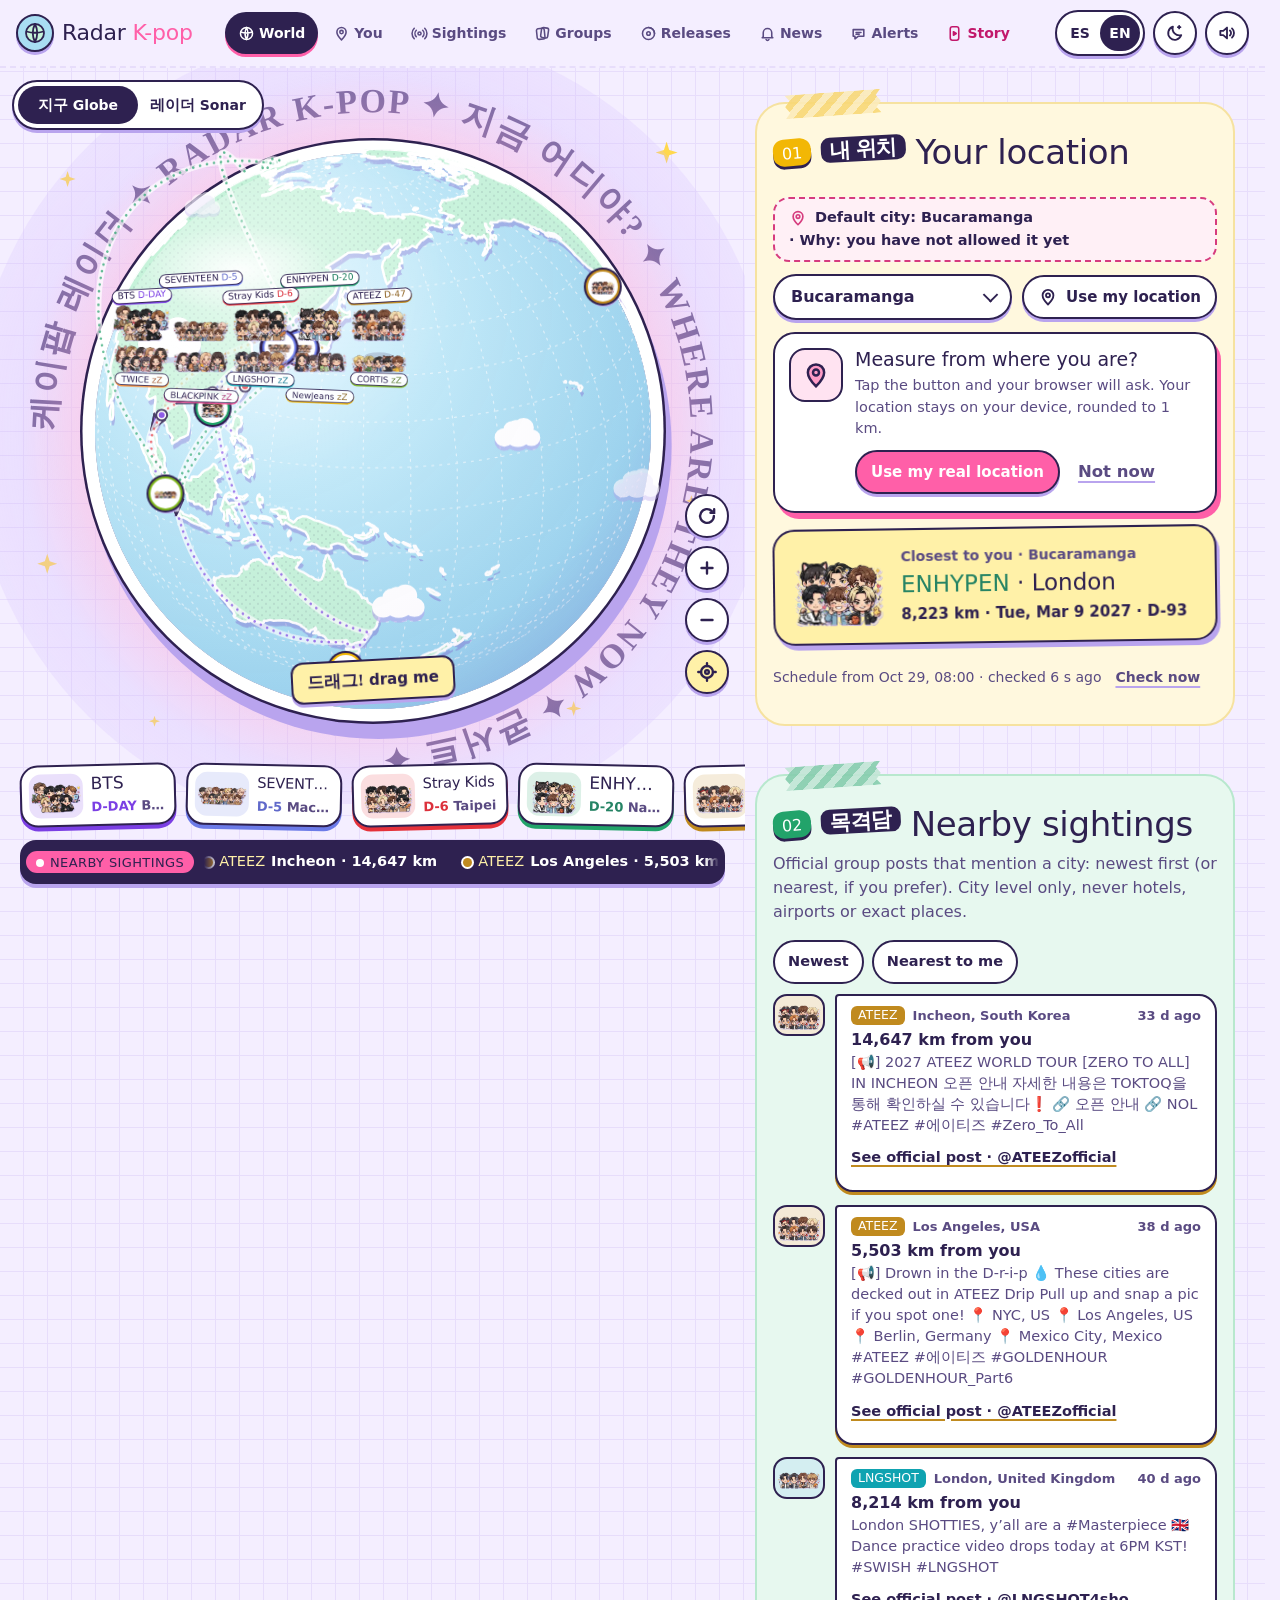
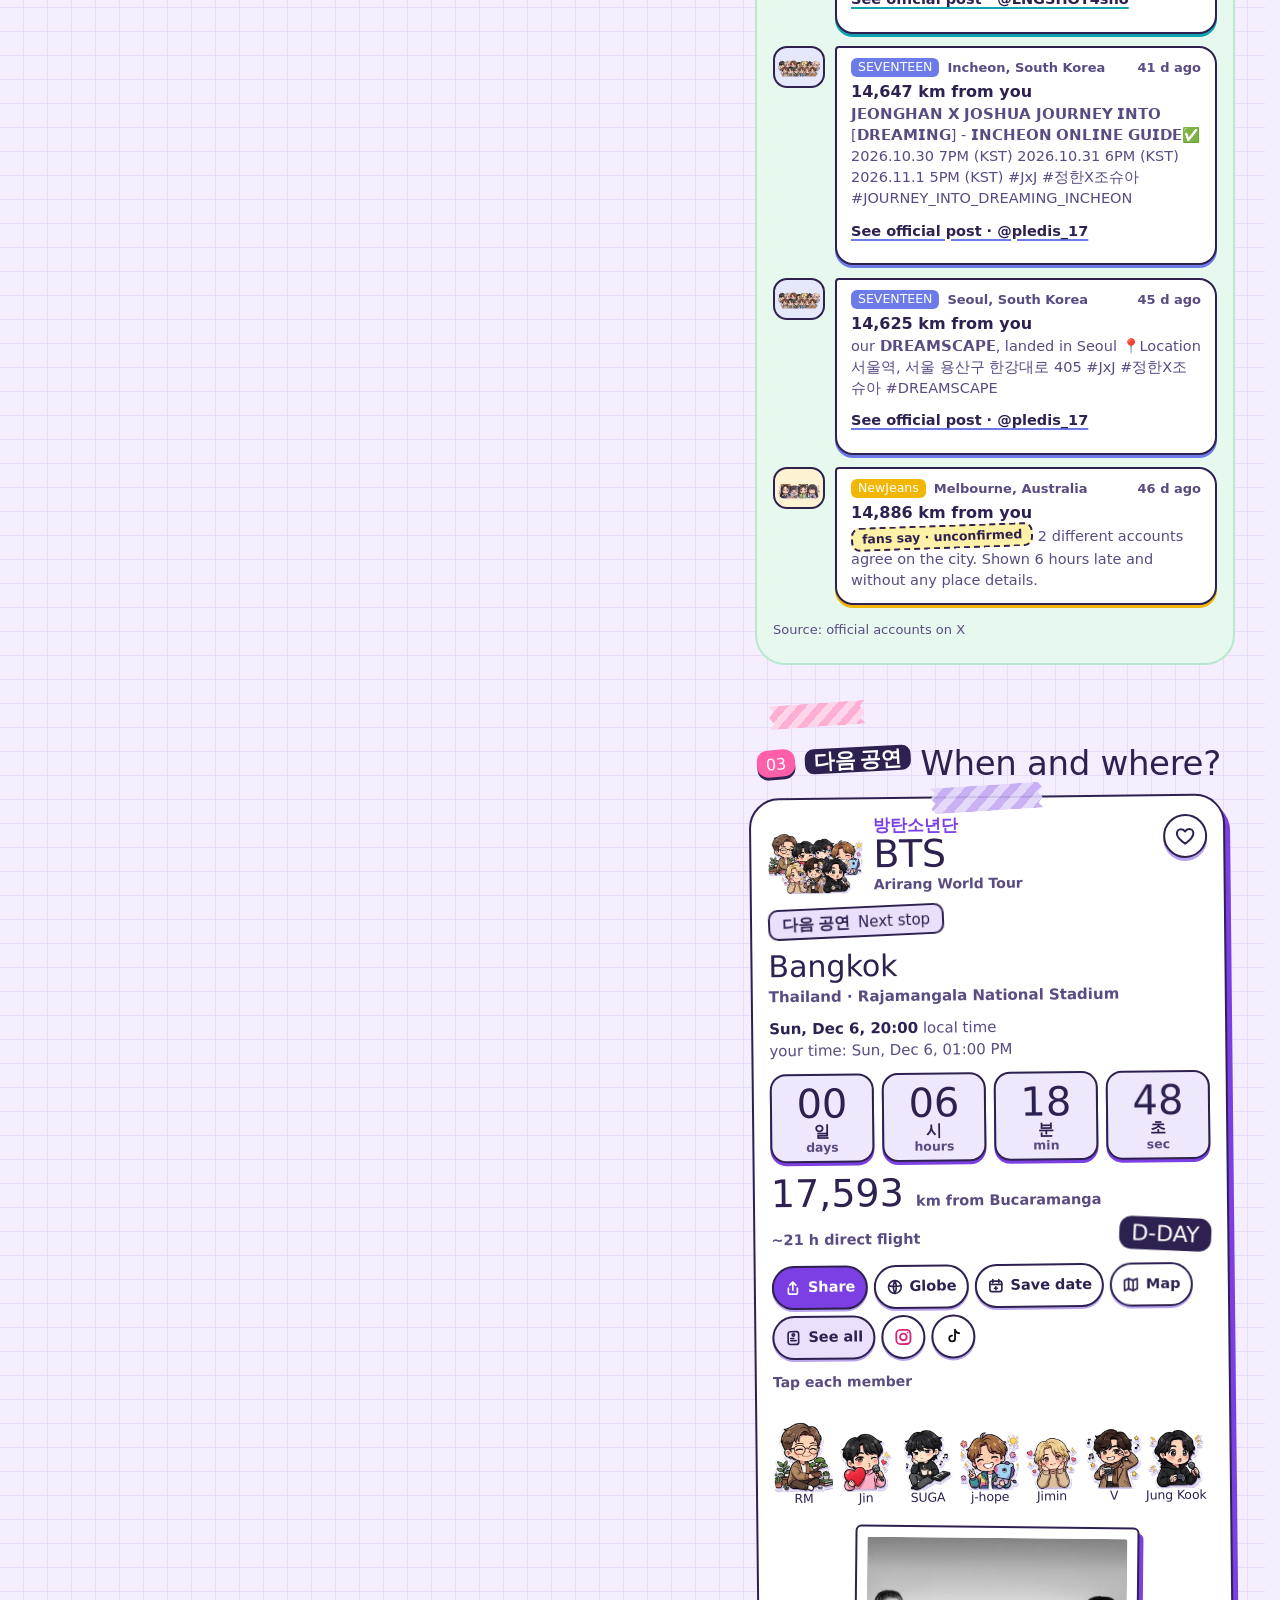
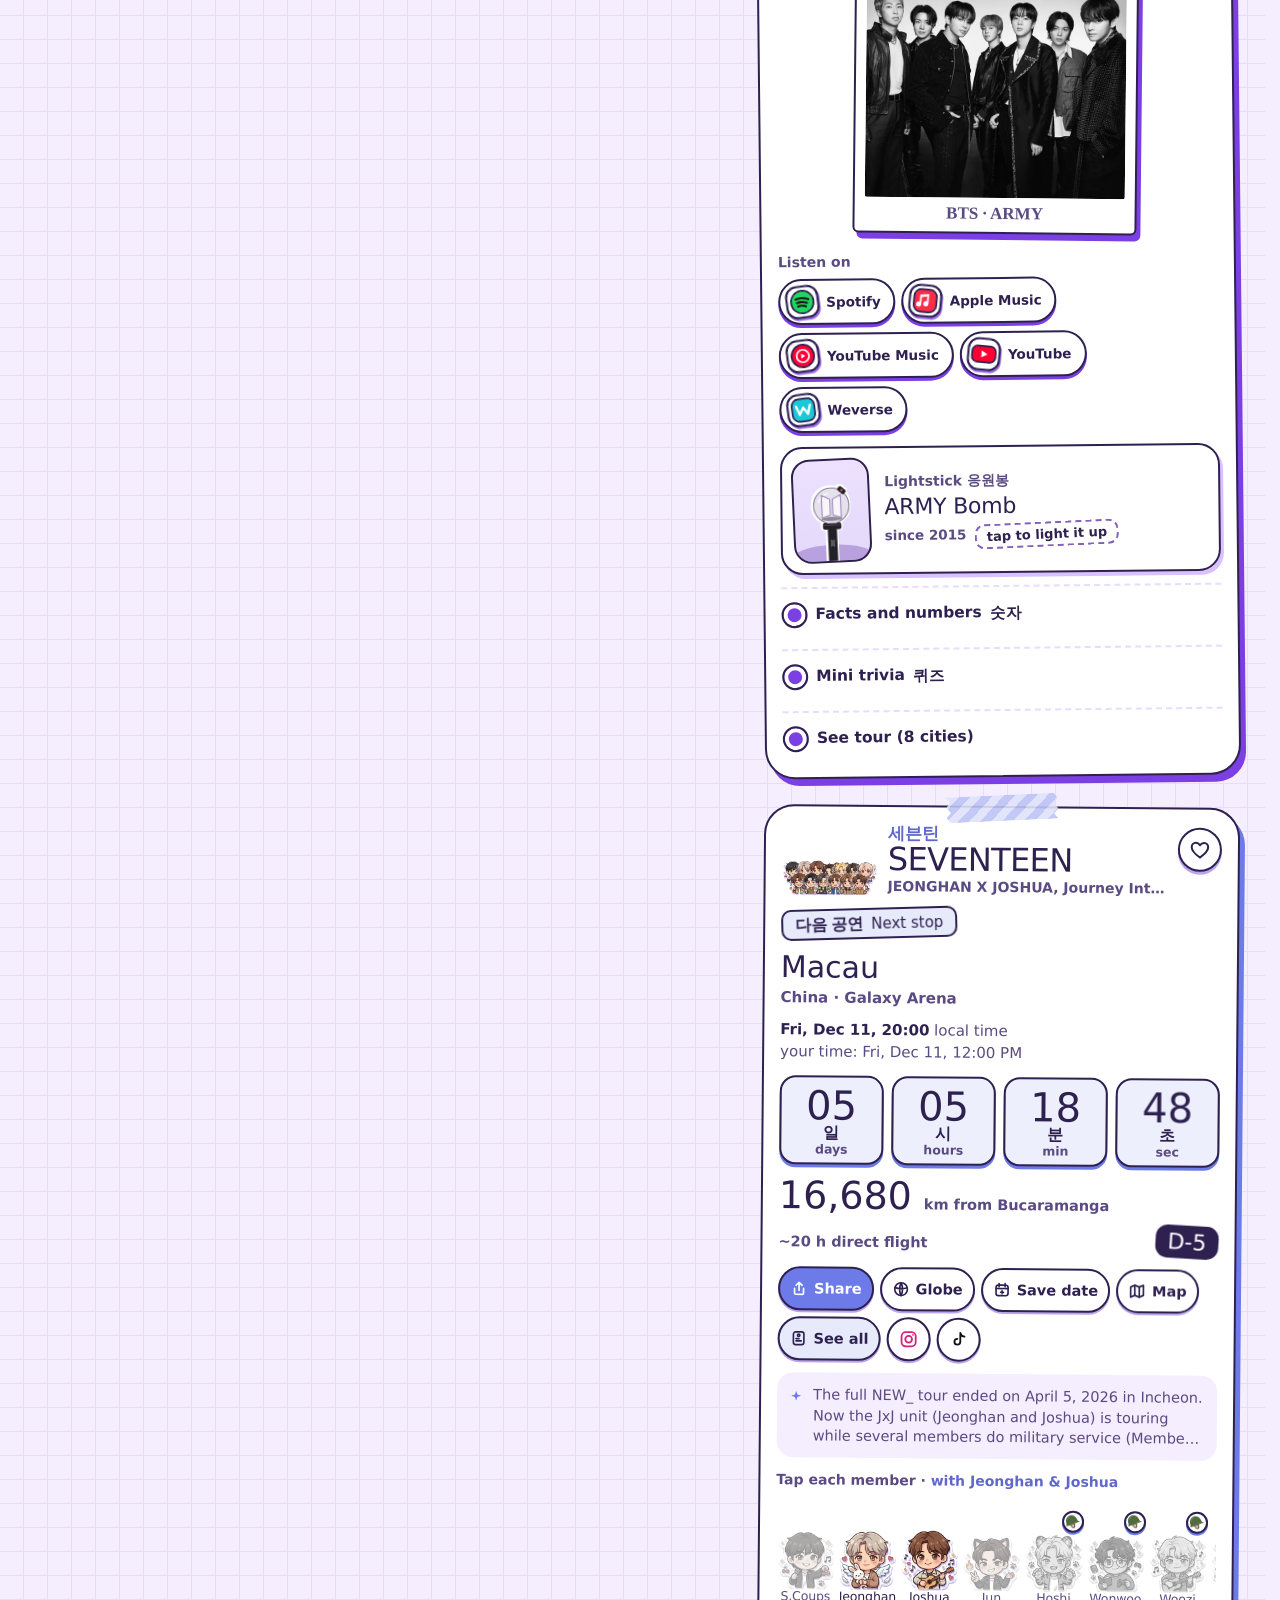
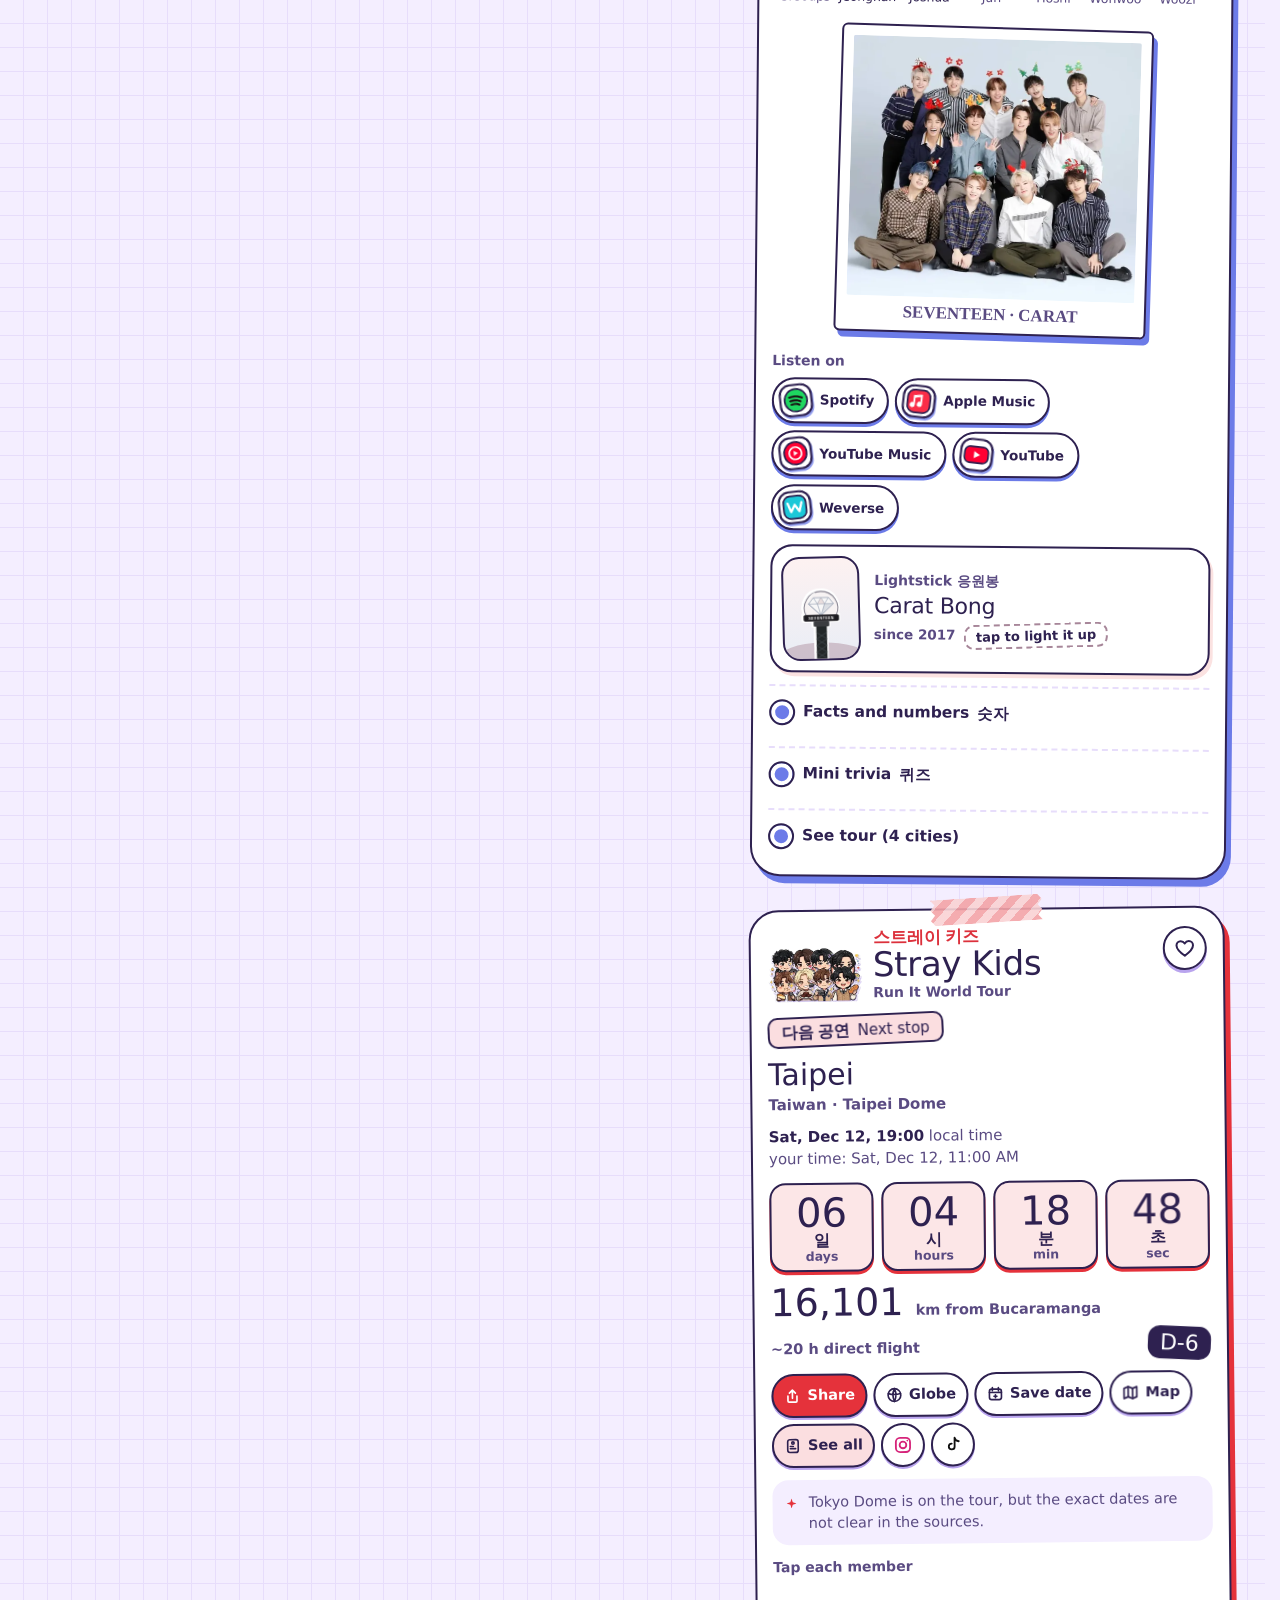
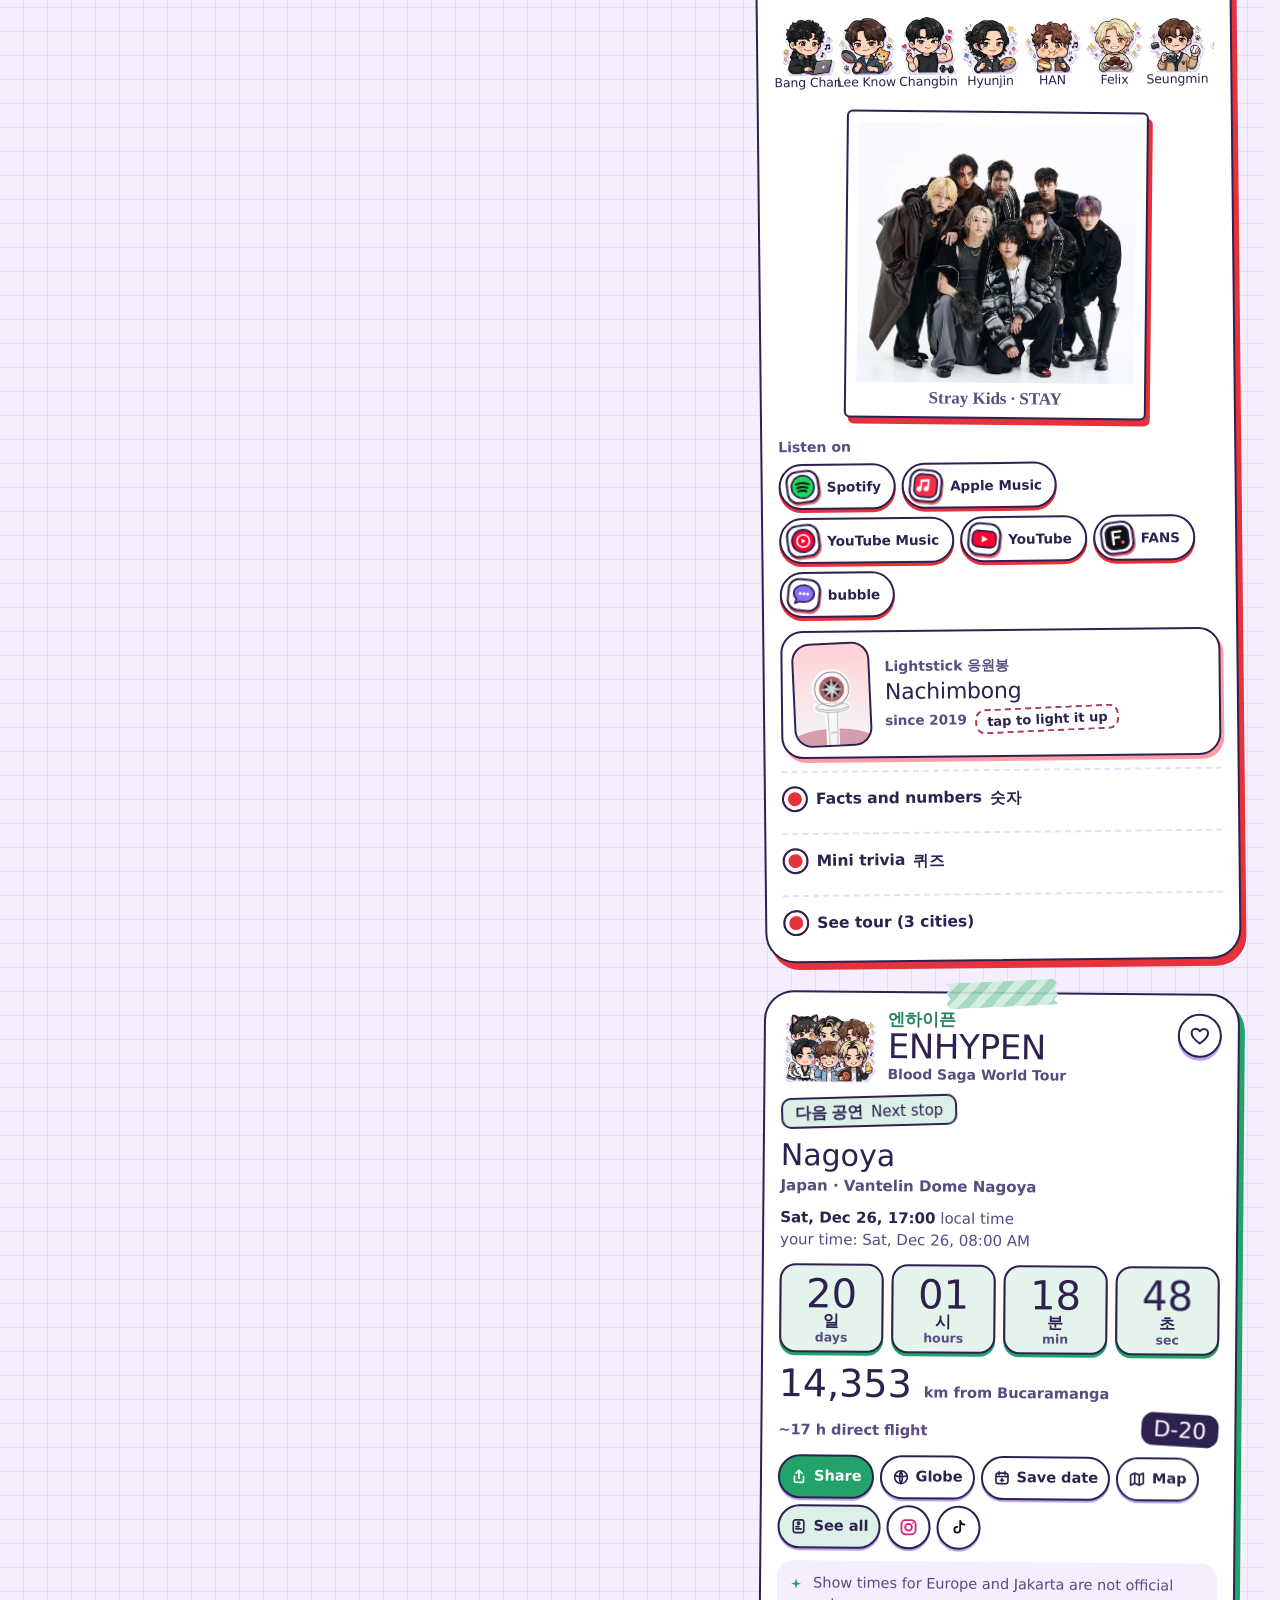
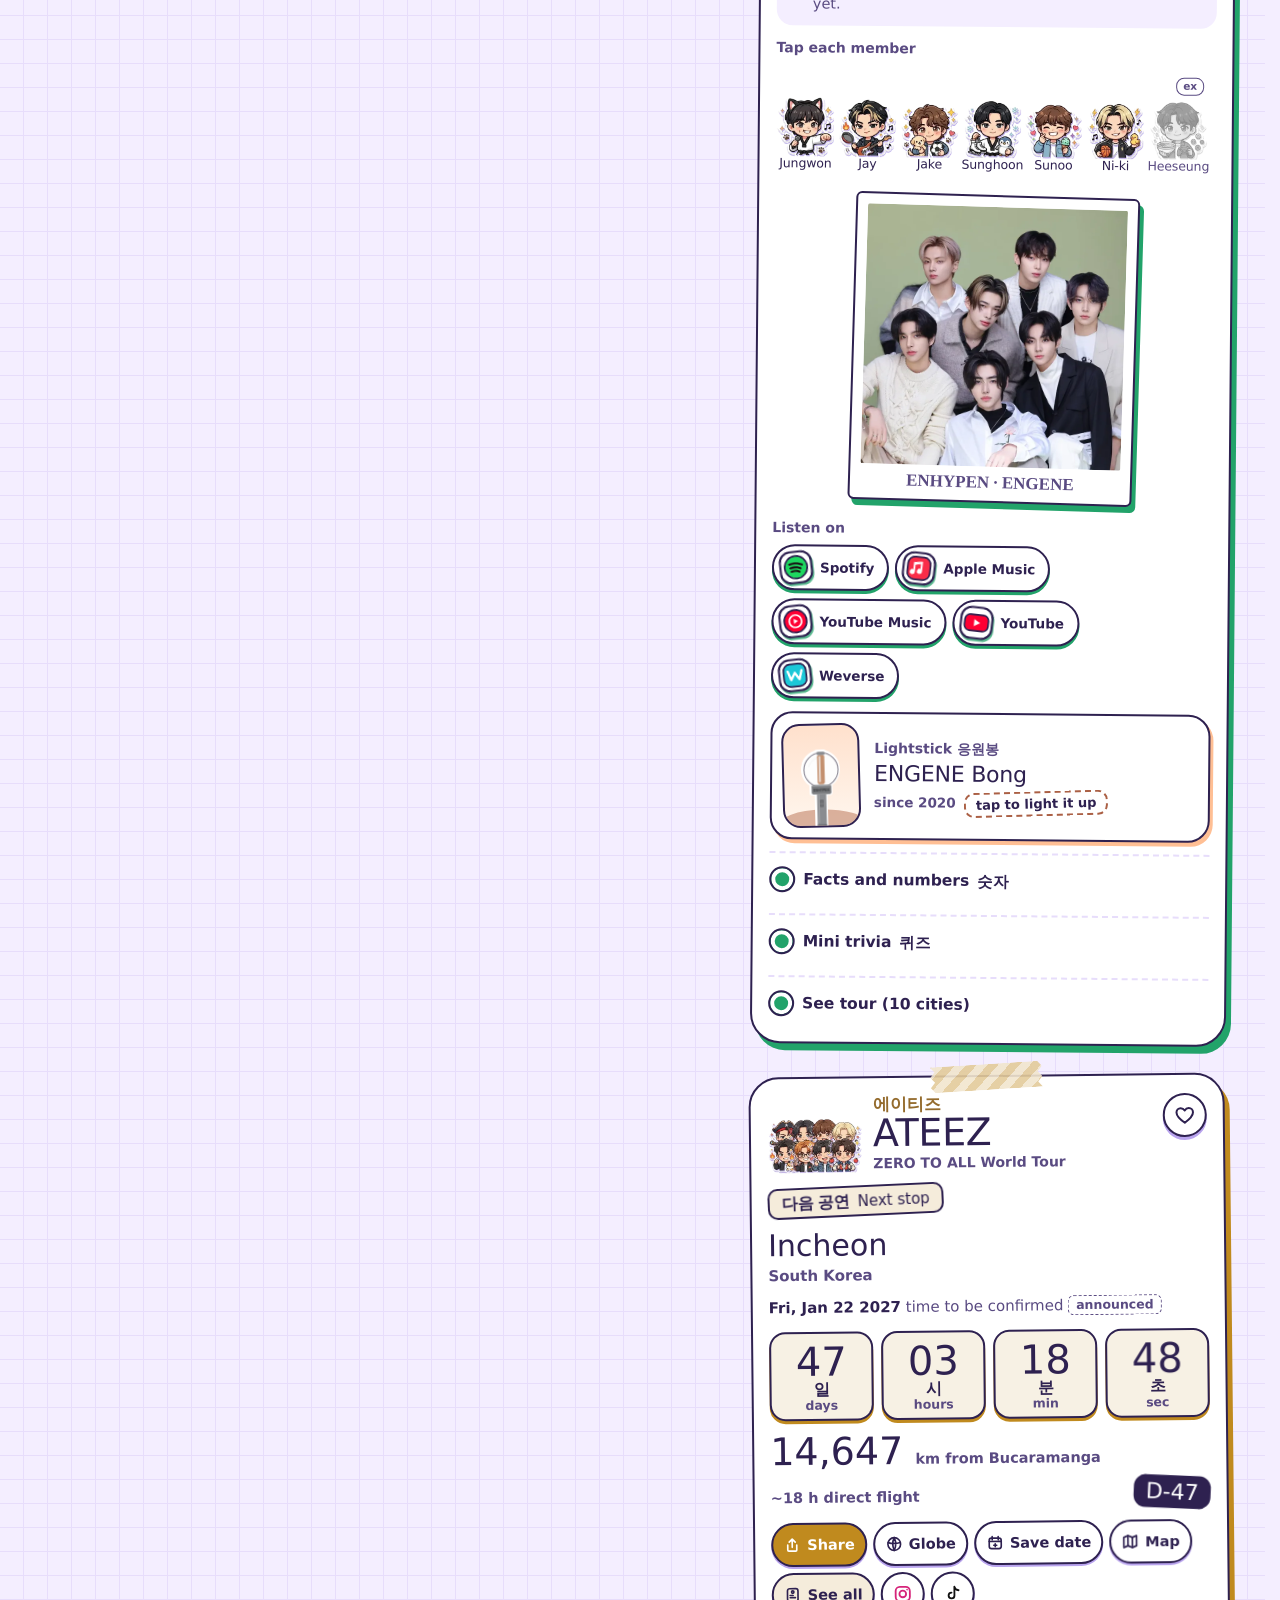
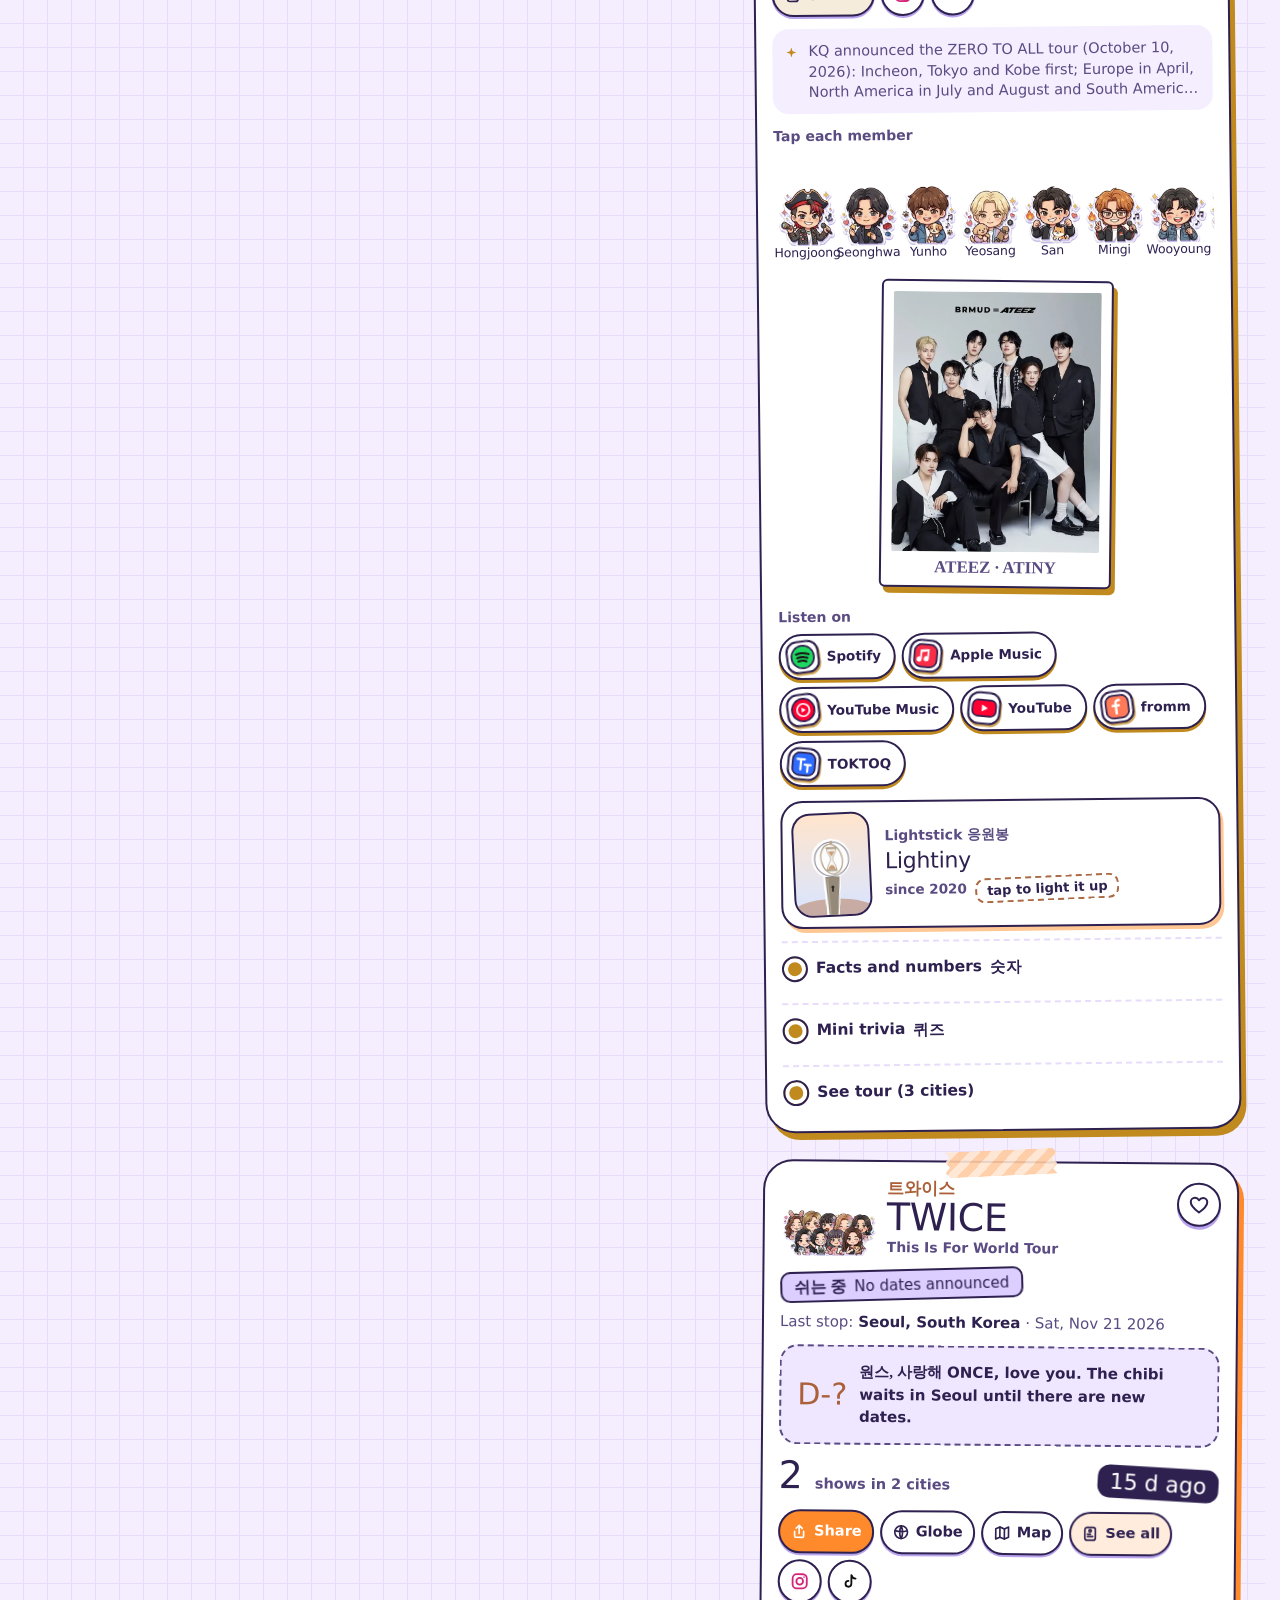
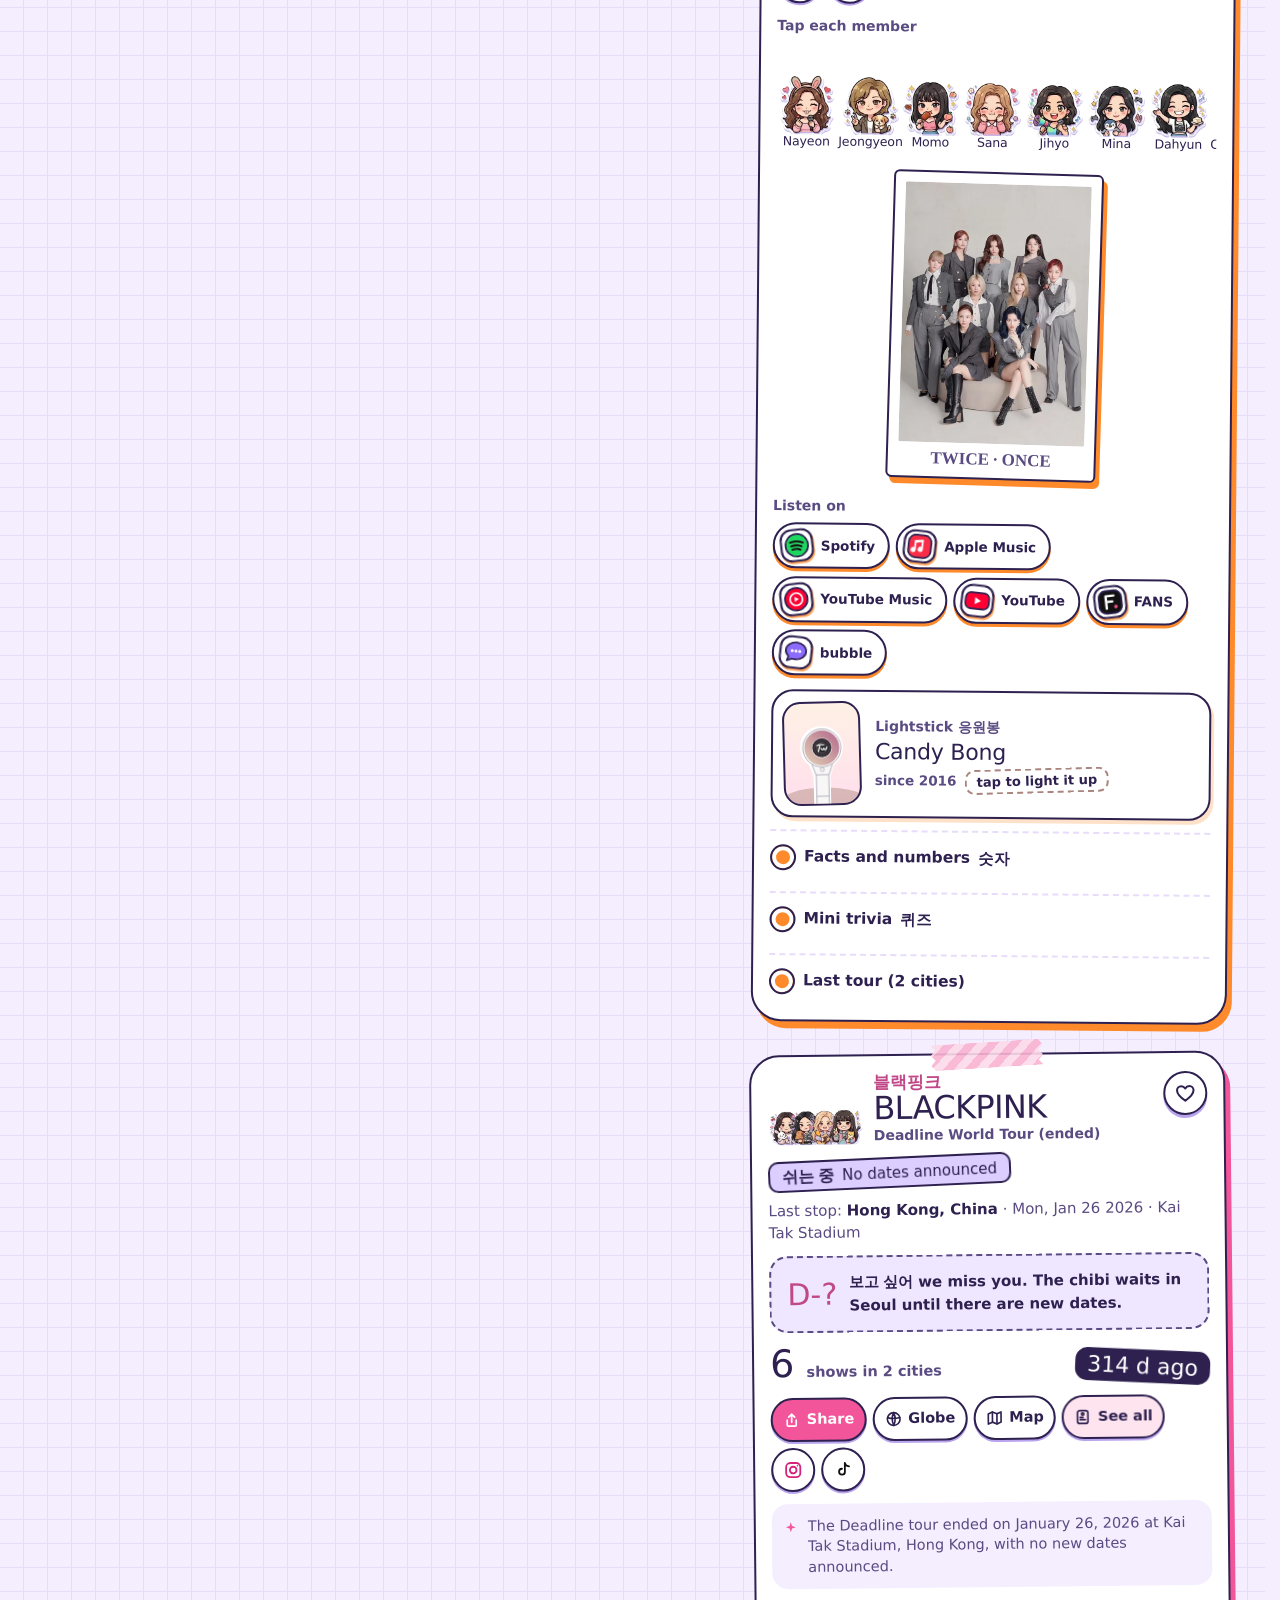
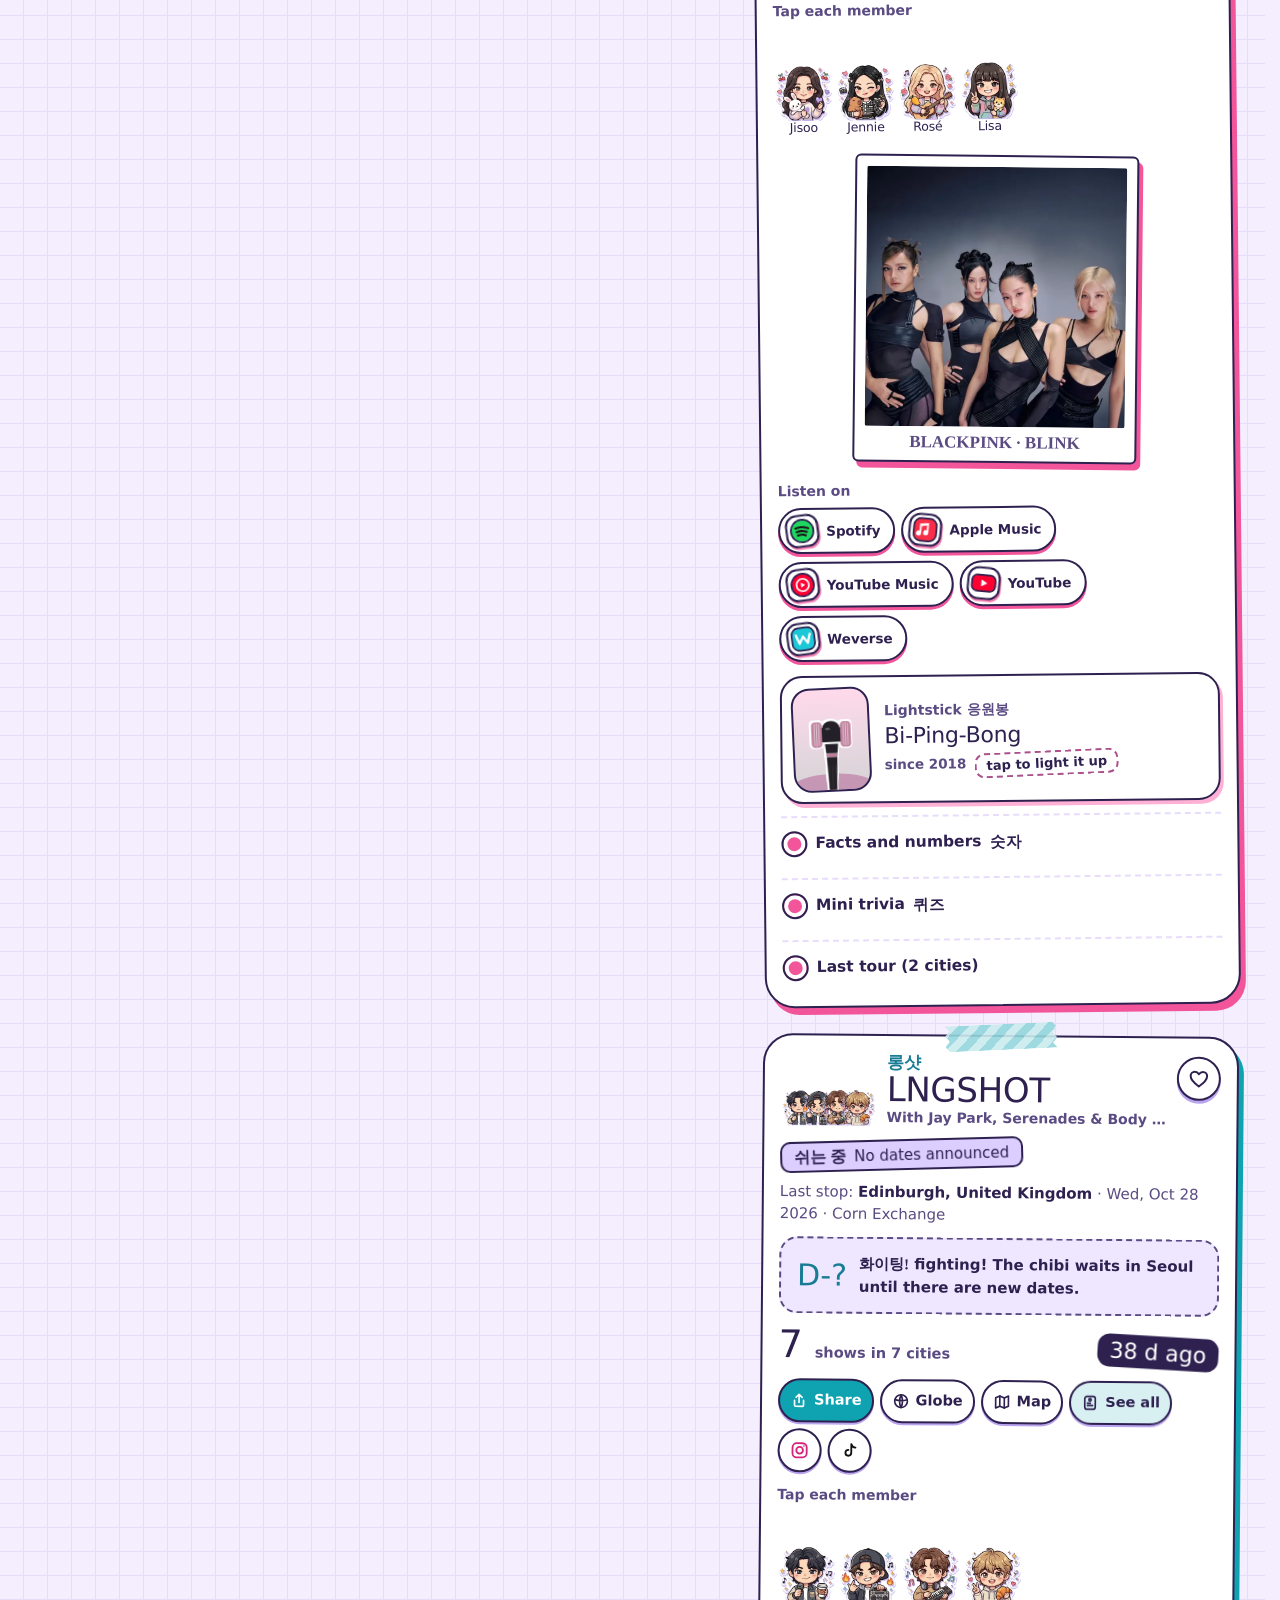
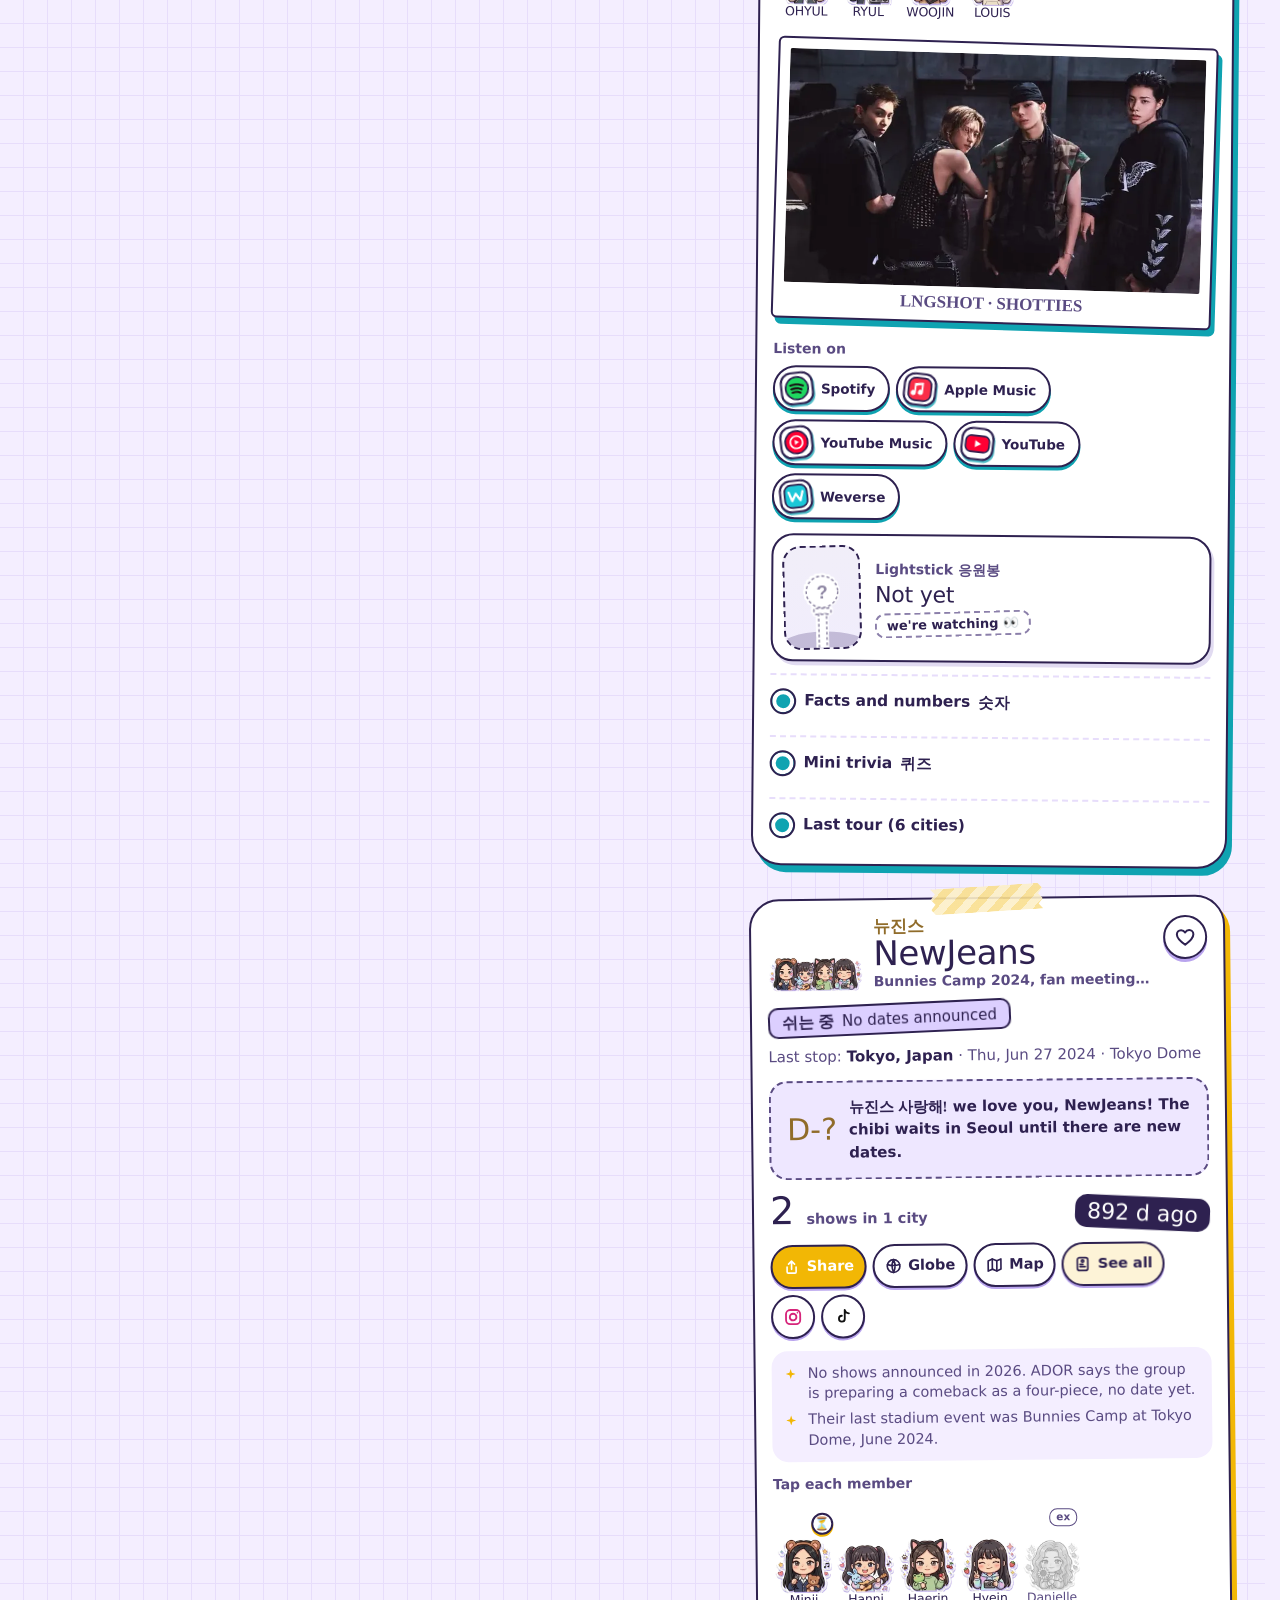
==== commit 3f0bb1c2: "Globo: pins compactos cuando hay muchos grupos juntos; el feed de alertas ya no depende de Discord -" ====
--- a/index.html
+++ b/index.html
@@ -34,7 +34,7 @@
 <link rel="preconnect" href="https://fonts.gstatic.com" crossorigin>
 <link rel="stylesheet" href="https://fonts.googleapis.com/css2?family=Baloo+2:wght@400;500;600;700;800&family=Gaegu:wght@400;700&family=Jua&display=swap">
 <link rel="preload" href="assets/land-110m.json" as="fetch" crossorigin>
-<link rel="stylesheet" href="assets/app.css?v=c9bca3bba8">
+<link rel="stylesheet" href="assets/app.css?v=2c3ed1e969">
 </head>
 <body>
 <a class="skip" href="#grupos" data-i18n="skip">Skip to the groups</a>
@@ -339,10 +339,10 @@
 <div class="toast" id="toast" role="status" aria-live="polite" hidden></div>
 
 <script>window.RADAR_DATA0 = {"updated_at":"2026-10-27T04:30:50Z","sources":[{"name":"Live Nation (BTS)","url":"https://www.livenation.com/artist/K8vZ917KpXV/bts-events"},{"name":"Wikipedia, Arirang World Tour","url":"https://en.wikipedia.org/wiki/Arirang_World_Tour"},{"name":"Wikipedia, Run It World Tour","url":"https://en.wikipedia.org/wiki/Run_It_World_Tour"},{"name":"KpopOfficial (Stray Kids)","url":"https://kpopofficial.com/schedule/stray-kids/"},{"name":"JamBase (Stray Kids)","url":"https://www.jambase.com/band/stray-kids"},{"name":"Wikipedia, This Is For World Tour","url":"https://en.wikipedia.org/wiki/This_Is_For_World_Tour"},{"name":"Wikipedia, Deadline World Tour (BLACKPINK)","url":"https://en.wikipedia.org/wiki/Deadline_World_Tour"},{"name":"Soompi (LNGSHOT con Jay Park)","url":"https://www.soompi.com/article/1847441wpp/jay-park-announces-2026-world-tour-stops-with-lngshot","name_en":"Soompi (LNGSHOT with Jay Park)"},{"name":"Setlist.fm (LNGSHOT)","url":"https://www.setlist.fm/setlists/lngshot-1b9d5104.html"},{"name":"allkpop (comeback de LNGSHOT)","url":"https://www.allkpop.com/article/2026/09/lngshot-eye-a-late-october-or-early-november-return-with-new-music","name_en":"allkpop (LNGSHOT comeback)"},{"name":"Wikipedia, NEW_ World Tour (SEVENTEEN)","url":"https://en.wikipedia.org/wiki/New_World_Tour"},{"name":"Soompi (gira de JxJ)","url":"https://www.soompi.com/article/1873646wpp/seventeen-unit-jxj-jeonghan-x-joshua-announces-stops-for-tour-journey-into-dreaming","name_en":"Soompi (JxJ tour)"},{"name":"NME (Blood Saga de ENHYPEN)","url":"https://www.nme.com/news/music/enhypen-announce-details-of-blood-saga-world-tour-for-2026-and-2027-3940808","name_en":"NME (ENHYPEN Blood Saga)"},{"name":"PR Times (ENHYPEN en Japón)","url":"https://prtimes.jp/main/html/rd/p/000000684.000045862.html","name_en":"PR Times (ENHYPEN in Japan)"},{"name":"Wikipedia, presentaciones de NewJeans","url":"https://en.wikipedia.org/wiki/List_of_NewJeans_live_performances","name_en":"Wikipedia, NewJeans live performances"},{"name":"Star News (NewJeans en 2026)","url":"https://starnewskorea.com/en/music/2026/10/14/2026101410031571957","name_en":"Star News (NewJeans in 2026)"},{"name":"Consequence (gira de CORTIS)","url":"https://consequence.net/2026/06/cortis-2026-north-american-put-your-phone-down-tour/","name_en":"Consequence (CORTIS tour)"},{"name":"KpopOfficial (CORTIS)","url":"https://kpopofficial.com/schedule/cortis/"},{"name":"Namane (fechas de Seúl y Japón de CORTIS)","url":"https://blog.namanecard.com/en/cortis-put-your-phone-down-tour-2026-dates/","name_en":"Namane (CORTIS Seoul and Japan dates)"},{"name":"JoongAng Daily (gira ZERO TO ALL de ATEEZ)","name_en":"JoongAng Daily (ATEEZ ZERO TO ALL tour)","url":"https://www.koreajoongangdaily.com/entertainment/ateez-to-open-2027-zero-to-all-world-tour-in-incheonnbsp/12913665"},{"name":"Wikipedia, giras de ATEEZ","name_en":"Wikipedia, ATEEZ concert tours","url":"https://en.wikipedia.org/wiki/List_of_Ateez_concert_tours"}],"groups":[{"id":"bts","name":"BTS","tour":"Arirang World Tour","watch":[],"events":[{"id":"bts-20261009-lima","local_date":"2026-10-09","start":"2026-10-09T20:00:00-05:00","city":"Lima","country":"Perú","venue":"Estadio Nacional","lat":-12.0672,"lon":-77.0333,"status":"anunciado"},{"id":"bts-20261016-santiago","local_date":"2026-10-16","start":"2026-10-16T20:00:00-03:00","city":"Santiago","country":"Chile","venue":"Estadio Nacional Julio Martínez Prádanos","lat":-33.4645,"lon":-70.6107,"status":"confirmado","onsale":"2026-03-27T16:00:00Z"},{"id":"bts-20261017-santiago","local_date":"2026-10-17","start":"2026-10-17T20:00:00-03:00","city":"Santiago","country":"Chile","venue":"Estadio Nacional Julio Martínez Prádanos","lat":-33.4645,"lon":-70.6107,"status":"confirmado","onsale":"2026-03-27T16:00:00Z"},{"id":"bts-20261021-laplata","local_date":"2026-10-21","start":"2026-10-21T20:00:00-03:00","city":"La Plata","country":"Argentina","venue":"Estadio Único Diego Armando Maradona","lat":-34.9138,"lon":-57.9893,"status":"confirmado"},{"id":"bts-20261023-laplata","local_date":"2026-10-23","start":"2026-10-23T20:00:00-03:00","city":"La Plata","country":"Argentina","venue":"Estadio Único Diego Armando Maradona","lat":-34.9138,"lon":-57.9893,"status":"confirmado"},{"id":"bts-20261024-laplata","local_date":"2026-10-24","start":"2026-10-24T20:00:00-03:00","city":"La Plata","country":"Argentina","venue":"Estadio Único Diego Armando Maradona","lat":-34.9138,"lon":-57.9893,"status":"confirmado"},{"id":"bts-20261028-saopaulo","local_date":"2026-10-28","start":"2026-10-28T20:00:00-03:00","city":"São Paulo","country":"Brasil","venue":"Estádio MorumBIS","lat":-23.6,"lon":-46.72,"status":"confirmado","onsale":"2026-04-16T23:21:00Z"},{"id":"bts-20261030-saopaulo","local_date":"2026-10-30","start":"2026-10-30T20:00:00-03:00","city":"São Paulo","country":"Brasil","venue":"Estádio MorumBIS","lat":-23.6,"lon":-46.72,"status":"confirmado","onsale":"2026-04-16T23:22:00Z"},{"id":"bts-20261031-saopaulo","local_date":"2026-10-31","start":"2026-10-31T20:00:00-03:00","city":"São Paulo","country":"Brasil","venue":"Estádio MorumBIS","lat":-23.6,"lon":-46.72,"status":"confirmado","onsale":"2026-04-16T23:23:00Z"},{"id":"bts-20261119-kaohsiung","local_date":"2026-11-19","start":"2026-11-19T20:00:00+08:00","city":"Kaohsiung","country":"Taiwán","venue":"Kaohsiung National Stadium","lat":22.701,"lon":120.294,"status":"confirmado"},{"id":"bts-20261121-kaohsiung","local_date":"2026-11-21","start":"2026-11-21T20:00:00+08:00","city":"Kaohsiung","country":"Taiwán","venue":"Kaohsiung National Stadium","lat":22.701,"lon":120.294,"status":"confirmado"},{"id":"bts-20261122-kaohsiung","local_date":"2026-11-22","start":"2026-11-22T20:00:00+08:00","city":"Kaohsiung","country":"Taiwán","venue":"Kaohsiung National Stadium","lat":22.701,"lon":120.294,"status":"confirmado"},{"id":"bts-20261203-bangkok","local_date":"2026-12-03","start":"2026-12-03T20:00:00+07:00","city":"Bangkok","country":"Tailandia","venue":"Rajamangala National Stadium","lat":13.7558,"lon":100.6217,"status":"confirmado"},{"id":"bts-20261205-bangkok","local_date":"2026-12-05","start":"2026-12-05T20:00:00+07:00","city":"Bangkok","country":"Tailandia","venue":"Rajamangala National Stadium","lat":13.7558,"lon":100.6217,"status":"confirmado"},{"id":"bts-20261206-bangkok","local_date":"2026-12-06","start":"2026-12-06T20:00:00+07:00","city":"Bangkok","country":"Tailandia","venue":"Rajamangala National Stadium","lat":13.7558,"lon":100.6217,"status":"confirmado"},{"id":"bts-20261212-kualalumpur","local_date":"2026-12-12","start":"2026-12-12T20:00:00+08:00","city":"Kuala Lumpur","country":"Malasia","venue":"Bukit Jalil National Stadium","lat":3.0546,"lon":101.6919,"status":"confirmado"},{"id":"bts-20261213-kualalumpur","local_date":"2026-12-13","start":"2026-12-13T20:00:00+08:00","city":"Kuala Lumpur","country":"Malasia","venue":"Bukit Jalil National Stadium","lat":3.0546,"lon":101.6919,"status":"confirmado"},{"id":"bts-20261217-singapore","local_date":"2026-12-17","start":"2026-12-17T20:00:00+08:00","city":"Singapur","country":"Singapur","venue":"National Stadium","lat":1.3047,"lon":103.8747,"status":"confirmado"},{"id":"bts-20261219-singapore","local_date":"2026-12-19","start":"2026-12-19T20:00:00+08:00","city":"Singapur","country":"Singapur","venue":"National Stadium","lat":1.3047,"lon":103.8747,"status":"confirmado"},{"id":"bts-20261220-singapore","local_date":"2026-12-20","start":"2026-12-20T20:00:00+08:00","city":"Singapur","country":"Singapur","venue":"National Stadium","lat":1.3047,"lon":103.8747,"status":"confirmado"},{"id":"bts-20261222-singapore","local_date":"2026-12-22","start":"2026-12-22T20:00:00+08:00","city":"Singapur","country":"Singapur","venue":"National Stadium","lat":1.3047,"lon":103.8747,"status":"confirmado"},{"id":"bts-20261226-jakarta","local_date":"2026-12-26","start":"2026-12-26T20:00:00+07:00","city":"Yakarta","country":"Indonesia","venue":null,"lat":-6.2088,"lon":106.8456,"status":"anunciado"},{"id":"bts-20261227-jakarta","local_date":"2026-12-27","start":"2026-12-27T20:00:00+07:00","city":"Yakarta","country":"Indonesia","venue":null,"lat":-6.2088,"lon":106.8456,"status":"anunciado"},{"id":"bts-tm-17a8v0G65R_Eq8g","local_date":"2027-02-10","start":"2027-02-10T17:00:00+11:00","city":"Melbourne","country":"Australia","venue":"Marvel Stadium","lat":-37.8165,"lon":144.9455,"status":"confirmado","source":"tm","tm_name":"BTS WORLD TOUR 'ARIRANG' IN MELBOURNE","onsale":"2026-06-04T00:00:00Z"},{"id":"bts-20270212-melbourne","local_date":"2027-02-12","start":"2027-02-12T20:00:00+11:00","city":"Melbourne","country":"Australia","venue":null,"lat":-37.8136,"lon":144.9631,"status":"anunciado","onsale":"2026-06-04T00:00:00Z"},{"id":"bts-20270213-melbourne","local_date":"2027-02-13","start":"2027-02-13T20:00:00+11:00","city":"Melbourne","country":"Australia","venue":null,"lat":-37.8136,"lon":144.9631,"status":"anunciado","onsale":"2026-06-04T00:00:00Z"},{"id":"bts-20270220-sydney","local_date":"2027-02-20","start":"2027-02-20T20:00:00+11:00","city":"Sídney","country":"Australia","venue":null,"lat":-33.8688,"lon":151.2093,"status":"anunciado","onsale":"2026-06-04T03:00:00Z"},{"id":"bts-20270221-sydney","local_date":"2027-02-21","start":"2027-02-21T20:00:00+11:00","city":"Sídney","country":"Australia","venue":null,"lat":-33.8688,"lon":151.2093,"status":"anunciado","onsale":"2026-06-04T03:00:00Z"},{"id":"bts-20270304-hongkong","local_date":"2027-03-04","start":"2027-03-04T20:00:00+08:00","city":"Hong Kong","country":"China","venue":null,"lat":22.3193,"lon":114.1694,"status":"anunciado"},{"id":"bts-20270306-hongkong","local_date":"2027-03-06","start":"2027-03-06T20:00:00+08:00","city":"Hong Kong","country":"China","venue":null,"lat":22.3193,"lon":114.1694,"status":"anunciado"},{"id":"bts-20270307-hongkong","local_date":"2027-03-07","start":"2027-03-07T20:00:00+08:00","city":"Hong Kong","country":"China","venue":null,"lat":22.3193,"lon":114.1694,"status":"anunciado"},{"id":"bts-20270313-manila","local_date":"2027-03-13","start":"2027-03-13T20:00:00+08:00","city":"Manila","country":"Filipinas","venue":null,"lat":14.5995,"lon":120.9842,"status":"anunciado"},{"id":"bts-20270314-manila","local_date":"2027-03-14","start":"2027-03-14T20:00:00+08:00","city":"Manila","country":"Filipinas","venue":null,"lat":14.5995,"lon":120.9842,"status":"anunciado"}],"watch_en":[],"tour_en":"Arirang World Tour"},{"id":"skz","name":"Stray Kids","tour":"Run It World Tour","watch":["Tokyo Dome aparece en la gira, pero las fechas exactas no salen claras en las fuentes."],"events":[{"id":"skz-20260919-osaka","local_date":"2026-09-19","start":"2026-09-19T18:00:00+09:00","city":"Osaka","country":"Japón","venue":"Kyocera Dome Osaka","lat":34.6695,"lon":135.4762,"status":"confirmado"},{"id":"skz-20260920-osaka","local_date":"2026-09-20","start":"2026-09-20T18:00:00+09:00","city":"Osaka","country":"Japón","venue":"Kyocera Dome Osaka","lat":34.6695,"lon":135.4762,"status":"confirmado"},{"id":"skz-20261024-fukuoka","local_date":"2026-10-24","start":"2026-10-24T18:00:00+09:00","city":"Fukuoka","country":"Japón","venue":"Mizuho PayPay Dome Fukuoka","lat":33.5953,"lon":130.3622,"status":"confirmado"},{"id":"skz-20261205-hongkong","local_date":"2026-12-05","start":"2026-12-05T20:00:00+08:00","city":"Hong Kong","country":"China","venue":"Kai Tak Stadium","lat":22.3047,"lon":114.194,"status":"confirmado"},{"id":"skz-20261212-taipei","local_date":"2026-12-12","start":"2026-12-12T19:00:00+08:00","city":"Taipéi","country":"Taiwán","venue":"Taipei Dome","lat":25.0437,"lon":121.56,"status":"confirmado"},{"id":"skz-20270116-bangkok","local_date":"2027-01-16","start":"2027-01-16T19:00:00+07:00","city":"Nonthaburi (Bangkok)","country":"Tailandia","venue":"IMPACT Arena","lat":13.913,"lon":100.546,"status":"anunciado"},{"id":"skz-20270117-bangkok","local_date":"2027-01-17","start":"2027-01-17T19:00:00+07:00","city":"Nonthaburi (Bangkok)","country":"Tailandia","venue":"IMPACT Arena","lat":13.913,"lon":100.546,"status":"anunciado"},{"id":"skz-20270307-singapore","local_date":"2027-03-07","start":"2027-03-07T19:00:00+08:00","city":"Singapur","country":"Singapur","venue":null,"lat":1.3521,"lon":103.8198,"status":"anunciado"}],"watch_en":["Tokyo Dome is on the tour, but the exact dates are not clear in the sources."],"tour_en":"Run It World Tour"},{"id":"twice","name":"TWICE","tour":"This Is For World Tour","watch":[],"events":[{"local_date":"2026-11-21","lat":37.5665,"lon":126.978,"id":"twice-auto-20261121-seul","start":"2026-11-21T18:00:00+09:00","city":"Seúl","country":"Corea del Sur","venue":null,"status":"anunciado","source":"auto","src":"https://news.google.com/rss/articles/CBMijgFBVV95cUxQSmNBUHlCNFQ2NGhMOUwzVzM1c0V3R1hYMVQxcDhlbnU4WG15d1pmYmpGUV9yRkZiVVVYcWFENk41dk1hbWE5c1dZZWhvaWFERkx5eE15bmJEQ2xQYThrLXhLelpOWkJyMG8xeDYwZjhWNjJnVktYTFZvUDNaY1dKSDU4bXJHNTdVWVJOcWd3?oc=5","src_kind":"news","time_tbd":true}],"watch_en":[],"tour_en":"This Is For World Tour"},{"id":"blackpink","name":"BLACKPINK","tour":"Deadline World Tour (terminada)","watch":["La gira Deadline cerró el 26 de enero de 2026 en el Kai Tak Stadium de Hong Kong y no hay fechas nuevas anunciadas."],"events":[{"id":"bp-20260116-tokyo","local_date":"2026-01-16","start":"2026-01-16T20:00:00+09:00","city":"Tokio","country":"Japón","venue":"Tokyo Dome","lat":35.7056,"lon":139.7519,"status":"confirmado"},{"id":"bp-20260117-tokyo","local_date":"2026-01-17","start":"2026-01-17T20:00:00+09:00","city":"Tokio","country":"Japón","venue":"Tokyo Dome","lat":35.7056,"lon":139.7519,"status":"confirmado"},{"id":"bp-20260118-tokyo","local_date":"2026-01-18","start":"2026-01-18T20:00:00+09:00","city":"Tokio","country":"Japón","venue":"Tokyo Dome","lat":35.7056,"lon":139.7519,"status":"confirmado"},{"id":"bp-20260124-hongkong","local_date":"2026-01-24","start":"2026-01-24T20:00:00+08:00","city":"Hong Kong","country":"China","venue":"Kai Tak Stadium","lat":22.3047,"lon":114.194,"status":"confirmado"},{"id":"bp-20260125-hongkong","local_date":"2026-01-25","start":"2026-01-25T20:00:00+08:00","city":"Hong Kong","country":"China","venue":"Kai Tak Stadium","lat":22.3047,"lon":114.194,"status":"confirmado"},{"id":"bp-20260126-hongkong","local_date":"2026-01-26","start":"2026-01-26T20:00:00+08:00","city":"Hong Kong","country":"China","venue":"Kai Tak Stadium","lat":22.3047,"lon":114.194,"status":"confirmado"}],"watch_en":["The Deadline tour ended on January 26, 2026 at Kai Tak Stadium, Hong Kong, with no new dates announced."],"tour_en":"Deadline World Tour (ended)"},{"id":"lngshot","name":"LNGSHOT","tour":"Con Jay Park, Serenades & Body Rolls","watch":[],"events":[{"id":"lng-20261013-vienna","local_date":"2026-10-13","start":"2026-10-13T20:00:00+02:00","city":"Viena","country":"Austria","venue":"Gasometer","lat":48.187,"lon":16.42,"status":"confirmado"},{"id":"lng-20261015-zurich","local_date":"2026-10-15","start":"2026-10-15T20:00:00+02:00","city":"Zúrich (Dübendorf)","country":"Suiza","venue":"The Hall","lat":47.3995,"lon":8.619,"status":"confirmado"},{"id":"lng-20261017-milan","local_date":"2026-10-17","start":"2026-10-17T20:00:00+02:00","city":"Milán","country":"Italia","venue":"Fabrique","lat":45.4381,"lon":9.2415,"status":"confirmado"},{"id":"lng-20261020-paris","local_date":"2026-10-20","start":"2026-10-20T20:00:00+02:00","city":"París","country":"Francia","venue":"Zénith","lat":48.894,"lon":2.393,"status":"confirmado"},{"id":"lng-20261022-esch","local_date":"2026-10-22","start":"2026-10-22T20:00:00+02:00","city":"Esch-sur-Alzette","country":"Luxemburgo","venue":"Rockhal","lat":49.503,"lon":5.946,"status":"confirmado"},{"id":"lng-20261026-london","local_date":"2026-10-26","start":"2026-10-26T19:30:00+00:00","city":"Londres (Wembley)","country":"Reino Unido","venue":"OVO Arena Wembley","lat":51.556,"lon":-0.2796,"status":"confirmado","onsale":"2026-06-12T09:00:00Z"},{"id":"lng-20261028-edinburgh","local_date":"2026-10-28","start":"2026-10-28T19:30:00+00:00","city":"Edimburgo","country":"Reino Unido","venue":"Corn Exchange","lat":55.936,"lon":-3.243,"status":"confirmado"}],"watch_en":[],"tour_en":"With Jay Park, Serenades & Body Rolls"},{"id":"seventeen","name":"SEVENTEEN","tour":"JEONGHAN X JOSHUA, Journey Into [Dreaming] (unidad JxJ)","watch":["La gira completa NEW_ cerró el 5 de abril de 2026 en Incheon. Ahora sale de gira la unidad JxJ (Jeonghan y Joshua) mientras varios miembros hacen el servicio militar (en Miembros ves cuándo vuelve cada uno)."],"watch_en":["The full NEW_ tour ended on April 5, 2026 in Incheon. Now the JxJ unit (Jeonghan and Joshua) is touring while several members do military service (Members shows when each one returns)."],"events":[{"id":"svt-20260307-singapur-new","local_date":"2026-03-07","start":"2026-03-07T19:00:00+08:00","city":"Singapur","country":"Singapur","venue":"National Stadium","lat":1.3044,"lon":103.8746,"status":"confirmado"},{"id":"svt-20260314-bangkok-new","local_date":"2026-03-14","start":"2026-03-14T19:00:00+07:00","city":"Bangkok","country":"Tailandia","venue":"Suphachalasai Stadium","lat":13.7466,"lon":100.5293,"status":"confirmado"},{"id":"svt-20260321-bulacan-new","local_date":"2026-03-21","start":"2026-03-21T19:00:00+08:00","city":"Bulacan","country":"Filipinas","venue":"Philippine Sports Stadium","lat":14.7955,"lon":120.9478,"status":"confirmado"},{"id":"svt-20260405-incheon-new","local_date":"2026-04-05","start":"2026-04-05T18:30:00+09:00","city":"Incheon","country":"Corea del Sur","venue":"Incheon Asiad Main Stadium","lat":37.5521,"lon":126.6765,"status":"confirmado"},{"id":"svt-20261030-incheon","local_date":"2026-10-30","start":"2026-10-30T20:00:00+09:00","city":"Incheon","country":"Corea del Sur","venue":"Inspire Arena","lat":37.4637,"lon":126.3897,"status":"confirmado","lineup":["jeonghan","joshua"]},{"id":"svt-20261101-incheon","local_date":"2026-11-01","start":"2026-11-01T20:00:00+09:00","city":"Incheon","country":"Corea del Sur","venue":"Inspire Arena","lat":37.4637,"lon":126.3897,"status":"confirmado","lineup":["jeonghan","joshua"]},{"id":"svt-20261121-saitama","local_date":"2026-11-21","start":"2026-11-21T17:00:00+09:00","city":"Saitama","country":"Japón","venue":"Belluna Dome","lat":35.7686,"lon":139.4204,"status":"confirmado","lineup":["jeonghan","joshua"]},{"id":"svt-20261122-saitama","local_date":"2026-11-22","start":"2026-11-22T17:00:00+09:00","city":"Saitama","country":"Japón","venue":"Belluna Dome","lat":35.7686,"lon":139.4204,"status":"confirmado","lineup":["jeonghan","joshua"]},{"id":"svt-20261211-macao","local_date":"2026-12-11","start":"2026-12-11T20:00:00+08:00","city":"Macao","country":"China","venue":"Galaxy Arena","lat":22.149,"lon":113.556,"status":"confirmado","lineup":["jeonghan","joshua"]},{"id":"svt-20261212-macao","local_date":"2026-12-12","start":"2026-12-12T20:00:00+08:00","city":"Macao","country":"China","venue":"Galaxy Arena","lat":22.149,"lon":113.556,"status":"confirmado","lineup":["jeonghan","joshua"]},{"id":"svt-20270109-taipéi","local_date":"2027-01-09","start":"2027-01-09T20:00:00+08:00","city":"Taipéi","country":"Taiwán","venue":"Taipei Arena","lat":25.0516,"lon":121.5497,"status":"confirmado","lineup":["jeonghan","joshua"]},{"id":"svt-20270110-taipéi","local_date":"2027-01-10","start":"2027-01-10T20:00:00+08:00","city":"Taipéi","country":"Taiwán","venue":"Taipei Arena","lat":25.0516,"lon":121.5497,"status":"confirmado","lineup":["jeonghan","joshua"]},{"id":"svt-20270130-busan","local_date":"2027-01-30","start":"2027-01-30T20:00:00+09:00","city":"Busan","country":"Corea del Sur","venue":"BEXCO","lat":35.1691,"lon":129.1361,"status":"confirmado","lineup":["jeonghan","joshua"]},{"id":"svt-20270131-busan","local_date":"2027-01-31","start":"2027-01-31T20:00:00+09:00","city":"Busan","country":"Corea del Sur","venue":"BEXCO","lat":35.1691,"lon":129.1361,"status":"confirmado","lineup":["jeonghan","joshua"]},{"id":"svt-20270220-hong","local_date":"2027-02-20","start":"2027-02-20T20:00:00+08:00","city":"Hong Kong","country":"China","venue":"AsiaWorld-Arena","lat":22.3219,"lon":113.9431,"status":"confirmado","lineup":["jeonghan","joshua"]},{"id":"svt-20270221-hong","local_date":"2027-02-21","start":"2027-02-21T20:00:00+08:00","city":"Hong Kong","country":"China","venue":"AsiaWorld-Arena","lat":22.3219,"lon":113.9431,"status":"confirmado","lineup":["jeonghan","joshua"]}],"tour_en":"JEONGHAN X JOSHUA, Journey Into [Dreaming] (JxJ unit)"},{"id":"enhypen","name":"ENHYPEN","tour":"Blood Saga World Tour","watch":["Las horas de Europa y Yakarta todavía no son oficiales."],"watch_en":["Show times for Europe and Jakarta are not official yet."],"events":[{"id":"enh-20261016-macao","local_date":"2026-10-16","start":"2026-10-16T20:00:00+08:00","city":"Macao","country":"China","venue":"Galaxy Arena","lat":22.149,"lon":113.556,"status":"confirmado"},{"id":"enh-20261017-macao","local_date":"2026-10-17","start":"2026-10-17T19:30:00+08:00","city":"Macao","country":"China","venue":"Galaxy Arena","lat":22.149,"lon":113.556,"status":"confirmado"},{"id":"enh-20261018-macao","local_date":"2026-10-18","start":"2026-10-18T18:30:00+08:00","city":"Macao","country":"China","venue":"Galaxy Arena","lat":22.149,"lon":113.556,"status":"confirmado"},{"local_date":"2026-11-29","lat":14.5995,"lon":120.9842,"id":"enhypen-auto-20261129-manila","start":"2026-11-29T18:00:00+08:00","city":"Manila","country":"Filipinas","venue":null,"status":"anunciado","source":"auto","src":"https://news.google.com/rss/articles/[base64]?oc=5","src_kind":"news","time_tbd":true},{"id":"enh-20261201-tokio","local_date":"2026-12-01","start":"2026-12-01T18:30:00+09:00","city":"Tokio","country":"Japón","venue":"Tokyo Dome","lat":35.7056,"lon":139.7519,"status":"confirmado"},{"id":"enh-20261202-tokio","local_date":"2026-12-02","start":"2026-12-02T16:00:00+09:00","city":"Tokio","country":"Japón","venue":"Tokyo Dome","lat":35.7056,"lon":139.7519,"status":"confirmado"},{"id":"enh-20261226-nagoya","local_date":"2026-12-26","start":"2026-12-26T17:00:00+09:00","city":"Nagoya","country":"Japón","venue":"Vantelin Dome Nagoya","lat":35.1859,"lon":136.9474,"status":"confirmado"},{"id":"enh-20261227-nagoya","local_date":"2026-12-27","start":"2026-12-27T16:00:00+09:00","city":"Nagoya","country":"Japón","venue":"Vantelin Dome Nagoya","lat":35.1859,"lon":136.9474,"status":"confirmado"},{"id":"enh-20270123-yakarta","local_date":"2027-01-23","start":"2027-01-23T20:00:00+07:00","city":"Yakarta","country":"Indonesia","venue":"Jakarta International Stadium","lat":-6.1245,"lon":106.8085,"status":"confirmado"},{"id":"enh-20270206-fukuoka","local_date":"2027-02-06","start":"2027-02-06T17:00:00+09:00","city":"Fukuoka","country":"Japón","venue":"Mizuho PayPay Dome Fukuoka","lat":33.5954,"lon":130.3621,"status":"confirmado"},{"id":"enh-20270207-fukuoka","local_date":"2027-02-07","start":"2027-02-07T16:00:00+09:00","city":"Fukuoka","country":"Japón","venue":"Mizuho PayPay Dome Fukuoka","lat":33.5954,"lon":130.3621,"status":"confirmado"},{"id":"enh-20270219-osaka","local_date":"2027-02-19","start":"2027-02-19T18:00:00+09:00","city":"Osaka","country":"Japón","venue":"Kyocera Dome Osaka","lat":34.6693,"lon":135.476,"status":"confirmado"},{"id":"enh-20270220-osaka","local_date":"2027-02-20","start":"2027-02-20T16:00:00+09:00","city":"Osaka","country":"Japón","venue":"Kyocera Dome Osaka","lat":34.6693,"lon":135.476,"status":"confirmado"},{"id":"enh-20270224-milán","local_date":"2027-02-24","start":"2027-02-24T20:00:00+01:00","city":"Milán","country":"Italia","venue":"Unipol Dome","lat":45.439,"lon":9.24,"status":"confirmado"},{"id":"enh-20270227-parís","local_date":"2027-02-27","start":"2027-02-27T20:00:00+01:00","city":"París","country":"Francia","venue":"Paris La Défense Arena","lat":48.8958,"lon":2.2288,"status":"confirmado"},{"id":"enh-20270302-ámsterdam","local_date":"2027-03-02","start":"2027-03-02T20:00:00+01:00","city":"Ámsterdam","country":"Países Bajos","venue":"Ziggo Dome","lat":52.3134,"lon":4.9373,"status":"confirmado","onsale":"2026-04-24T08:00:00Z"},{"id":"enh-20270305-berlín","local_date":"2027-03-05","start":"2027-03-05T20:00:00+01:00","city":"Berlín","country":"Alemania","venue":"Uber Arena","lat":52.5052,"lon":13.4434,"status":"confirmado","onsale":"2026-08-06T15:28:00Z"},{"id":"enhypen-tm-1AgZk3fGkd9ddBf","local_date":"2027-03-08","start":"2027-03-08T17:30:00+00:00","city":"Londres","country":"Reino Unido","venue":"The O2","lat":51.5016,"lon":0.0055,"status":"confirmado","source":"tm","tm_name":"ENHYPEN: WORLD TOUR 'BLOOD SAGA'","onsale":"2026-09-18T09:00:00Z"},{"id":"enh-20270309-londres","local_date":"2027-03-09","start":"2027-03-09T20:00:00+00:00","city":"Londres","country":"Reino Unido","venue":"The O2","lat":51.503,"lon":0.0032,"status":"confirmado","onsale":"2026-04-24T09:00:00Z"},{"id":"enh-20270314-singapur","local_date":"2027-03-14","start":"2027-03-14T19:00:00+08:00","city":"Singapur","country":"Singapur","venue":"National Stadium","lat":1.3044,"lon":103.8746,"status":"confirmado"}],"tour_en":"Blood Saga World Tour"},{"id":"newjeans","name":"NewJeans","tour":"Bunnies Camp 2024, fan meeting (terminada)","watch":["No hay shows anunciados en 2026. ADOR dice que el grupo prepara su regreso como cuarteto, sin fecha.","La última vez que llenaron un estadio fue el Bunnies Camp en el Tokyo Dome, en junio de 2024."],"watch_en":["No shows announced in 2026. ADOR says the group is preparing a comeback as a four-piece, no date yet.","Their last stadium event was Bunnies Camp at Tokyo Dome, June 2024."],"events":[{"id":"nj-20240626-tokio","local_date":"2024-06-26","start":"2024-06-26T19:00:00+09:00","city":"Tokio","country":"Japón","venue":"Tokyo Dome","lat":35.7056,"lon":139.7519,"status":"confirmado"},{"id":"nj-20240627-tokio","local_date":"2024-06-27","start":"2024-06-27T19:00:00+09:00","city":"Tokio","country":"Japón","venue":"Tokyo Dome","lat":35.7056,"lon":139.7519,"status":"confirmado"}],"tour_en":"Bunnies Camp 2024, fan meeting (ended)"},{"id":"cortis","name":"CORTIS","tour":"Put Your Phone Down (terminada)","watch":["La gira Put Your Phone Down cerró el 6 de septiembre de 2026 en Yokohama y su última presentación fue en el Gran Premio de F1 de Singapur (9 de octubre). No hay fechas nuevas confirmadas."],"watch_en":["The Put Your Phone Down tour ended on September 6, 2026 in Yokohama and their last show was at the Singapore F1 Grand Prix (October 9). No new dates are confirmed."],"events":[{"id":"cortis-20260718-incheon","local_date":"2026-07-18","start":"2026-07-18T18:00:00+09:00","city":"Incheon","country":"Corea del Sur","venue":"INSPIRE Arena","lat":37.4637,"lon":126.3897,"status":"confirmado"},{"id":"cortis-20260719-incheon","local_date":"2026-07-19","start":"2026-07-19T17:00:00+09:00","city":"Incheon","country":"Corea del Sur","venue":"INSPIRE Arena","lat":37.4637,"lon":126.3897,"status":"confirmado"},{"id":"cortis-20260801-chicago","local_date":"2026-08-01","start":"2026-08-01T18:00:00-05:00","city":"Chicago","country":"EE. UU.","venue":"Lollapalooza (Grant Park)","lat":41.8758,"lon":-87.6189,"status":"confirmado"},{"id":"cortis-20260804-toronto","local_date":"2026-08-04","start":"2026-08-04T20:00:00-04:00","city":"Toronto","country":"Canadá","venue":"The Theatre at Great Canadian Toronto","lat":43.7166,"lon":-79.604,"status":"confirmado"},{"id":"cortis-20260806-nueva-york","local_date":"2026-08-06","start":"2026-08-06T20:00:00-04:00","city":"Nueva York","country":"EE. UU.","venue":"Infosys Theater at Madison Square Garden","lat":40.7505,"lon":-73.9934,"status":"confirmado"},{"id":"cortis-20260808-atlanta","local_date":"2026-08-08","start":"2026-08-08T20:00:00-04:00","city":"Atlanta","country":"EE. UU.","venue":"Fox Theatre","lat":33.7725,"lon":-84.3857,"status":"confirmado"},{"id":"cortis-20260811-irving","local_date":"2026-08-11","start":"2026-08-11T20:00:00-05:00","city":"Irving","country":"EE. UU.","venue":"The Pavilion at Toyota Music Factory","lat":32.8781,"lon":-96.9375,"status":"confirmado"},{"id":"cortis-20260813-inglewood","local_date":"2026-08-13","start":"2026-08-13T20:00:00-07:00","city":"Inglewood (Los Ángeles)","country":"EE. UU.","venue":"YouTube Theater","lat":33.9519,"lon":-118.339,"status":"confirmado"},{"id":"cortis-20260815-san-francisco","local_date":"2026-08-15","start":"2026-08-15T20:00:00-07:00","city":"San Francisco","country":"EE. UU.","venue":"The Theater at Bill Graham Civic Auditorium","lat":37.7785,"lon":-122.4176,"status":"confirmado"},{"id":"cortis-20260822-seul","local_date":"2026-08-22","start":"2026-08-22T18:00:00+09:00","city":"Seúl","country":"Corea del Sur","venue":"Hwajeong Tiger Dome (Universidad de Corea)","lat":37.5866,"lon":127.0293,"status":"confirmado"},{"id":"cortis-20260823-seul","local_date":"2026-08-23","start":"2026-08-23T17:00:00+09:00","city":"Seúl","country":"Corea del Sur","venue":"Hwajeong Tiger Dome (Universidad de Corea)","lat":37.5866,"lon":127.0293,"status":"confirmado"},{"id":"cortis-20260904-yokohama","local_date":"2026-09-04","start":"2026-09-04T19:00:00+09:00","city":"Yokohama","country":"Japón","venue":"PIA ARENA MM","lat":35.456,"lon":139.6282,"status":"confirmado"},{"id":"cortis-20260905-yokohama","local_date":"2026-09-05","start":"2026-09-05T17:00:00+09:00","city":"Yokohama","country":"Japón","venue":"PIA ARENA MM","lat":35.456,"lon":139.6282,"status":"confirmado"},{"id":"cortis-20260906-yokohama","local_date":"2026-09-06","start":"2026-09-06T15:00:00+09:00","city":"Yokohama","country":"Japón","venue":"PIA ARENA MM","lat":35.456,"lon":139.6282,"status":"confirmado"},{"id":"cortis-20261009-singapur","local_date":"2026-10-09","start":"2026-10-09T20:00:00+08:00","city":"Singapur","country":"Singapur","venue":"Padang Stage, Gran Premio de F1 de Singapur","lat":1.2903,"lon":103.852,"status":"confirmado"}],"tour_en":"Put Your Phone Down (ended)"},{"id":"ateez","name":"ATEEZ","tour":"ZERO TO ALL World Tour","watch":["KQ anunció la gira ZERO TO ALL (10 de octubre de 2026): Incheon, Tokio y Kobe primero; Europa en abril, Norteamérica en julio y agosto y Sudamérica en septiembre de 2027. Los recintos y las horas todavía no son oficiales."],"watch_en":["KQ announced the ZERO TO ALL tour (October 10, 2026): Incheon, Tokyo and Kobe first; Europe in April, North America in July and August and South America in September 2027. Venues and times are not official yet."],"events":[{"id":"ateez-20260314-manila","local_date":"2026-03-14","start":"2026-03-14T19:00:00+08:00","city":"Manila","country":"Filipinas","venue":"Araneta Coliseum","lat":14.6206,"lon":121.0527,"status":"confirmado"},{"id":"ateez-20260322-kualalumpur","local_date":"2026-03-22","start":"2026-03-22T19:00:00+08:00","city":"Kuala Lumpur","country":"Malasia","venue":"Axiata Arena","lat":3.0546,"lon":101.6919,"status":"confirmado"},{"id":"ateez-20260328-macao","local_date":"2026-03-28","start":"2026-03-28T19:00:00+08:00","city":"Macao","country":"Macao","venue":"The Venetian Arena","lat":22.1476,"lon":113.5605,"status":"confirmado"},{"id":"ateez-20260404-bangkok","local_date":"2026-04-04","start":"2026-04-04T19:00:00+07:00","city":"Bangkok","country":"Tailandia","venue":"IMPACT Exhibition Hall 5-6","lat":13.9116,"lon":100.5469,"status":"confirmado"},{"id":"ateez-20270122-incheon","local_date":"2027-01-22","start":"2027-01-22T19:00:00+09:00","city":"Incheon","country":"Corea del Sur","venue":"","lat":37.4563,"lon":126.7052,"status":"anunciado","time_tbd":true},{"id":"ateez-20270123-incheon","local_date":"2027-01-23","start":"2027-01-23T19:00:00+09:00","city":"Incheon","country":"Corea del Sur","venue":"","lat":37.4563,"lon":126.7052,"status":"anunciado","time_tbd":true},{"id":"ateez-20270125-incheon","local_date":"2027-01-25","start":"2027-01-25T19:00:00+09:00","city":"Incheon","country":"Corea del Sur","venue":"","lat":37.4563,"lon":126.7052,"status":"anunciado","time_tbd":true},{"id":"ateez-20270202-tokio","local_date":"2027-02-02","start":"2027-02-02T19:00:00+09:00","city":"Tokio","country":"Japón","venue":"","lat":35.6812,"lon":139.7671,"status":"anunciado","time_tbd":true},{"id":"ateez-20270203-tokio","local_date":"2027-02-03","start":"2027-02-03T19:00:00+09:00","city":"Tokio","country":"Japón","venue":"","lat":35.6812,"lon":139.7671,"status":"anunciado","time_tbd":true},{"id":"ateez-20270213-kobe","local_date":"2027-02-13","start":"2027-02-13T19:00:00+09:00","city":"Kobe","country":"Japón","venue":"","lat":34.6901,"lon":135.1955,"status":"anunciado","time_tbd":true},{"id":"ateez-20270214-kobe","local_date":"2027-02-14","start":"2027-02-14T19:00:00+09:00","city":"Kobe","country":"Japón","venue":"","lat":34.6901,"lon":135.1955,"status":"anunciado","time_tbd":true}]}]}; window.RADAR_PHOTOS = {"bts":{"file":"bts.webp","w":640,"h":640,"s":1,"b":1},"skz":{"file":"skz.webp","w":573,"h":535,"s":1,"b":1},"twice":{"file":"twice.webp","w":686,"h":960,"s":1,"b":1},"blackpink":{"file":"blackpink.webp","w":960,"h":960,"s":1,"b":1},"lngshot":{"file":"lngshot.webp","w":800,"h":450,"s":1,"b":1},"seventeen":{"file":"seventeen.webp","w":960,"h":866,"s":1,"b":1},"enhypen":{"file":"enhypen.webp","w":960,"h":960,"s":1,"b":1},"newjeans":{"file":"newjeans.webp","w":720,"h":960,"s":1,"b":1},"cortis":{"file":"cortis.webp","w":1200,"h":800,"s":1,"b":1},"ateez":{"file":"ateez.webp","w":767,"h":959,"s":1,"b":1}}; window.RADAR_ROSTER = {"bts":[{"id":"rm","name":"RM","ko":"알엠"},{"id":"jin","name":"Jin","ko":"진"},{"id":"suga","name":"SUGA","ko":"슈가"},{"id":"jhope","name":"j-hope","ko":"제이홉"},{"id":"jimin","name":"Jimin","ko":"지민"},{"id":"v","name":"V","ko":"뷔"},{"id":"jungkook","name":"Jung Kook","ko":"정국"}],"skz":[{"id":"bangchan","name":"Bang Chan","ko":"방찬"},{"id":"leeknow","name":"Lee Know","ko":"리노"},{"id":"changbin","name":"Changbin","ko":"창빈"},{"id":"hyunjin","name":"Hyunjin","ko":"현진"},{"id":"han","name":"HAN","ko":"한"},{"id":"felix","name":"Felix","ko":"필릭스"},{"id":"seungmin","name":"Seungmin","ko":"승민"},{"id":"in","name":"I.N","ko":"아이엔"}],"twice":[{"id":"nayeon","name":"Nayeon","ko":"나연"},{"id":"jeongyeon","name":"Jeongyeon","ko":"정연"},{"id":"momo","name":"Momo","ko":"모모"},{"id":"sana","name":"Sana","ko":"사나"},{"id":"jihyo","name":"Jihyo","ko":"지효"},{"id":"mina","name":"Mina","ko":"미나"},{"id":"dahyun","name":"Dahyun","ko":"다현"},{"id":"chaeyoung","name":"Chaeyoung","ko":"채영"},{"id":"tzuyu","name":"Tzuyu","ko":"쯔위"}],"blackpink":[{"id":"jisoo","name":"Jisoo","ko":"지수"},{"id":"jennie","name":"Jennie","ko":"제니"},{"id":"rose","name":"Rosé","ko":"로제"},{"id":"lisa","name":"Lisa","ko":"리사"}],"lngshot":[{"id":"ohyul","name":"OHYUL","ko":"오율"},{"id":"ryul","name":"RYUL","ko":"률"},{"id":"woojin","name":"WOOJIN","ko":"우진"},{"id":"louis","name":"LOUIS","ko":"루이"}],"seventeen":[{"id":"scoups","name":"S.Coups","ko":"에스쿱스"},{"id":"jeonghan","name":"Jeonghan","ko":"정한"},{"id":"joshua","name":"Joshua","ko":"조슈아"},{"id":"jun","name":"Jun","ko":"준"},{"id":"hoshi","name":"Hoshi","ko":"호시"},{"id":"wonwoo","name":"Wonwoo","ko":"원우"},{"id":"woozi","name":"Woozi","ko":"우지"},{"id":"dk","name":"DK","ko":"도겸"},{"id":"mingyu","name":"Mingyu","ko":"민규"},{"id":"the8","name":"THE 8","ko":"디에잇"},{"id":"seungkwan","name":"Seungkwan","ko":"승관"},{"id":"vernon","name":"Vernon","ko":"버논"},{"id":"dino","name":"Dino","ko":"디노"}],"enhypen":[{"id":"jungwon","name":"Jungwon","ko":"정원"},{"id":"jay","name":"Jay","ko":"제이"},{"id":"jake","name":"Jake","ko":"제이크"},{"id":"sunghoon","name":"Sunghoon","ko":"성훈"},{"id":"sunoo","name":"Sunoo","ko":"선우"},{"id":"niki","name":"Ni-ki","ko":"니키"}],"newjeans":[{"id":"minji","name":"Minji","ko":"민지"},{"id":"hanni","name":"Hanni","ko":"하니"},{"id":"haerin","name":"Haerin","ko":"해린"},{"id":"hyein","name":"Hyein","ko":"혜인"}],"cortis":[{"id":"martin","name":"Martin","ko":"마틴"},{"id":"james","name":"James","ko":"제임스"},{"id":"juhoon","name":"Juhoon","ko":"주훈"},{"id":"seonghyeon","name":"Seonghyeon","ko":"성현"},{"id":"keonho","name":"Keonho","ko":"건호"}],"ateez":[{"id":"hongjoong","name":"Hongjoong","ko":"홍중"},{"id":"seonghwa","name":"Seonghwa","ko":"성화"},{"id":"yunho","name":"Yunho","ko":"윤호"},{"id":"yeosang","name":"Yeosang","ko":"여상"},{"id":"san","name":"San","ko":"산"},{"id":"mingi","name":"Mingi","ko":"민기"},{"id":"wooyoung","name":"Wooyoung","ko":"우영"},{"id":"jongho","name":"Jongho","ko":"종호"}]}; window.RADAR_CHANGES = [{"version":"4.19","date":"2026-10-17","title_es":"Avistamientos de fans, con cuidado","title_en":"Fan sightings, carefully","es":["Nearby sightings ahora también suma lo que dicen los fans en X, pero solo cuando 2 o más cuentas distintas coinciden en la misma ciudad, con 6 horas de retraso y marcado como \"dicen los fans · sin confirmar\". Nunca muestra el texto, la foto, el usuario ni el lugar exacto.","La sección de estrenos ya no tiene el selector de apps arriba: se elige dentro de cada lanzamiento.","El año del pie de página se actualiza solo."],"en":["Nearby sightings now also count what fans say on X, but only when 2 or more different accounts agree on the same city, 6 hours late and marked \"fans say · unconfirmed\". It never shows anyone's text, photo, handle or exact place.","The releases section no longer has the app picker on top: you pick it inside each release.","The footer year updates itself."]},{"version":"4.18","date":"2026-10-17","title_es":"Story de noche y chibis parejos en el globo","title_en":"Night story mode and even chibis on the globe","es":["El modo Video ahora se llama Story y respeta el modo concierto: si la página está de noche, tu story también.","En el globo, los grupos que descansan ya no se ven chiquitos al lado de los que tienen show; desde 5 miembros van en dos filas.","En computador los lanzamientos se ven más grandes y el MV de YouTube Music se ve completo (antes quedaba aplastado).","El robot ya no confunde un detrás de cámaras o un teaser con el MV oficial."],"en":["Video mode is now called Story and follows concert mode: if the page is in night mode, your story is too.","On the globe, resting groups no longer look tiny next to the ones with shows; from 5 members they go in two rows.","On desktop, releases are bigger and the YouTube Music MV shows in full (it was squashed).","The robot no longer mistakes a behind-the-scenes or a teaser for the official MV."]},{"version":"4.17","date":"2026-10-17","title_es":"Cada lanzamiento, con la cara de tu app","title_en":"Each release, with your app's look","es":["En la pestaña Música de cada grupo, cada lanzamiento se carga con la interfaz de tu app: Spotify y Apple Music con su reproductor, YouTube Music con el MV.","Si tu app aún no lo tiene (o todavía no sale), aparece su tarjeta con portada, fecha y las canciones con avances de 30 segundos para escuchar ahí mismo.","Spotify: arreglado el enlace directo (Spotify bajó el límite de su API este año)."],"en":["In each group's Music tab, every release loads with your app's look: Spotify and Apple Music with their player, YouTube Music with the MV.","If your app doesn't have it yet (or it isn't out), you get its card with cover, date and the songs with 30-second previews to play right there.","Spotify: direct links fixed (Spotify lowered its API limit this year)."]},{"version":"4.16","date":"2026-10-17","title_es":"Escucha sin salir del radar","title_en":"Listen without leaving the radar","es":["Al tocar Escuchar en un lanzamiento (abajo en Releases o en la pestaña Música del grupo) se abre el reproductor de tu app: Spotify, Apple Music o YouTube Music, y puedes cambiar de app ahí mismo.","Moverse con el menú ya no se ve desplazándose detrás de la cortina: salta directo a la sección."],"en":["Tapping Listen on a release (in Releases or the group's Music tab) opens your app's player: Spotify, Apple Music or YouTube Music, and you can switch apps right there.","Moving with the menu no longer scrolls behind the curtain: it jumps straight to the section."]},{"version":"4.15","date":"2026-10-17","title_es":"Enlaces directos en cada app","title_en":"Direct links in every app","es":["Los lanzamientos siguen saliendo de una sola lista (la misma en Spotify, Apple Music y YouTube Music), pero ahora cada uno abre directo en tu app: Spotify con su álbum o single y YouTube Music con el MV oficial. Si todavía no está, abre la búsqueda."],"en":["Releases still come from one list (the same in Spotify, Apple Music and YouTube Music), but each one now opens directly in your app: Spotify on its album or single and YouTube Music on the official MV. If it isn't there yet, it opens the search."]},{"version":"4.14","date":"2026-10-17","title_es":"Cortinas chibi","title_en":"Chibi curtains","es":["Al moverte con el menú, una cortina pastel tapa la pantalla con el número y el nombre de la sección y chibis que saltan; al abrirse, el número de la sección salta.","Al cambiar de idioma, la cortina saluda con 안녕!, ¡Hola! y Hello! y la página vuelve ya traducida.","El cambio a modo concierto deja la página quieta mientras entra la noche.","Los desplegables abren más livianos, sin tirones."],"en":["Moving with the menu, a pastel curtain covers the screen with the section's number, name and hopping chibis; when it opens, the section number jumps.","Switching language, the curtain says 안녕!, Hello! and ¡Hola! and the page comes back already translated.","Switching to concert mode keeps the page still while the night comes in.","Fold-outs open lighter, without stutter."]},{"version":"4.13","date":"2026-10-17","title_es":"Todo se mueve con cariño","title_en":"Everything moves with care","es":["Elige dónde escuchas (Spotify, Apple Music o YouTube Music): los enlaces de música se abren ahí. Se elige solo según tu teléfono y se recuerda.","Instagram y TikTok de cada grupo, a un toque en su tarjeta.","Animaciones al abrir y cerrar la trivia, los números y la gira; al abrir y cerrar la página del grupo y al cambiar de pestaña; al llegar a una sección desde el menú.","El cambio a modo concierto es más lento y suave, con un aro de luz pastel y destellos al terminar. El cambio de idioma recupera su fundido."],"en":["Pick where you listen (Spotify, Apple Music or YouTube Music): music links open there. It picks itself from your phone and is remembered.","Each group's Instagram and TikTok, one tap away on its card.","Animations when opening and closing trivia, numbers and tour; opening and closing the group page and switching tabs; arriving at a section from the menu.","Switching to concert mode is slower and softer, with a pastel ring of light and sparkles at the end. Switching language gets its fade back."]},{"version":"4.12","date":"2026-10-17","title_es":"Lightsticks vivos y noche pastel","title_en":"Living lightsticks and a pastel night","es":["Los lightsticks se encienden con salto, destello y onda de luz, se mecen con su brillo y parpadean al apagarse, dentro de un escenario tipo sticker.","El modo concierto conserva los pasteles: noche lavanda, stickers pastel con tinta oscura, bordes de colores y estrellitas.","En computador, botones, tarjetas y chips responden al pasar el mouse: se despegan como stickers, los íconos se mueven y el botón rosa brilla.","BTS abre la lista de grupos (después de tus favoritos)."],"en":["Lightsticks light up with a hop, a flash and a ring of light, sway with their glow and flicker when switched off, inside a sticker-style stage.","Concert mode keeps the pastels: lavender night, pastel stickers with dark ink, colored borders and little stars.","On desktop, buttons, cards and chips react to the mouse: they peel up like stickers, icons wiggle and the pink button shines.","BTS opens the group list (after your favorites)."]},{"version":"4.11","date":"2026-10-17","title_es":"Modo concierto y lightsticks","title_en":"Concert mode and lightsticks","es":["Modo concierto: un modo oscuro de noche de show, con el globo nocturno y las ciudades iluminadas. Se pone solo si tu teléfono está en oscuro, y el botón de la luna lo cambia.","Lightsticks oficiales: cada grupo muestra el suyo (ARMY Bomb, Nachimbong, Candy Bong, Bi-Ping-Bong y más) con su nombre y su historia. Tócalo para encenderlo.","Mar de lightsticks: con el modo concierto, abajo del globo se ve un mar de luces del color del lightstick que encendiste.","El mapa de la ciudad también tiene versión de noche, con las avenidas encendidas.","La tarjeta para stories ahora lleva tu lightstick encendido junto a tu bias.","Mejor contraste en los textos de color de cada grupo y una vibración cortita al elegir un grupo o marcar un favorito (Android)."],"en":["Concert mode: a show-night dark mode with a night globe and lit-up cities. It turns on by itself if your phone is in dark mode, and the moon button switches it.","Official lightsticks: each group shows its own (ARMY Bomb, Nachimbong, Candy Bong, Bi-Ping-Bong and more) with its name and story. Tap it to light it up.","Sea of lightsticks: in concert mode, a sea of lights in the color of the lightstick you lit glows under the globe.","The city map has a night version too, with the avenues lit up.","The story card now carries your lit lightstick next to your bias.","Better contrast for each group's colored text, and a short buzz when you pick a group or add a favorite (Android)."]},{"version":"4.10","date":"2026-10-17","title_es":"Noticias en tu idioma y chibis parejos","title_en":"News in your language and even chibis","es":["El idioma se elige solo según tu navegador (español o inglés), y el botón ES/EN sigue ahí para cambiarlo.","Noticias con la etiqueta de su idioma original (ES, EN, KO) y traducidas automáticamente al tuyo; el texto original queda a un toque.","¡Vienen a tu país!: si la gira pasa por tu país (o a menos de 600 km), la tarjeta muestra la cuenta regresiva hasta ese show y a cuántos km está el grupo ahora.","Chibis parejos: SUGA, Jin, j-hope, RM, Jimin, Bang Chan y Nayeon tenían la cabeza más grande o más chica que el resto; ahora todos se ven del mismo tamaño.","El menú de arriba ya no deja ver el texto que pasa por debajo."],"en":["The language now follows your browser (Spanish or English), and the ES/EN button is still there to switch.","News show their original language (ES, EN, KO) and are auto-translated into yours; the original text is one tap away.","Coming to your country!: when the tour stops in your country (or within 600 km), the card shows a countdown to that show and how far the group is right now.","Even chibis: SUGA, Jin, j-hope, RM, Jimin, Bang Chan and Nayeon had bigger or smaller heads than the rest; now they all look the same size.","The top menu no longer lets the text scrolling underneath show through."]},{"version":"4.9","date":"2026-10-17","title_es":"Tu bias, tus grupos y un globo que se lee","title_en":"Your bias, your groups and a globe you can read","es":["Elige tu bias: en el perfil de cada integrante, \"Hacerle mi bias\". Sale con un corazón en su grupo y grande en la tarjeta para compartir en stories.","Varios grupos favoritos: marca el corazón de todos los que sigues (BTS y Stray Kids, por ejemplo); van primero y el globo arranca mirándolos.","¡Vienen a tu ciudad!: si una parada de la gira queda a menos de 600 km de ti, la tarjeta del grupo lo dice con la fecha y los días que faltan.","El globo se lee a la primera: la foto grupal de Asia ya no se sale de la pantalla ni monta las etiquetas, y los grupos que descansan van adelante, más pequeños.","Carga más rápido: las tarjetas se dibujan una vez en vez de ocho, las fotos de los grupos pesan menos en el celular y los datos ya vienen en la página. Con la pestaña escondida no se pide nada.","La interfaz queda en inglés para todos (el botón ES sigue ahí), y al compartir el link sale una imagen nueva, en inglés, con los stickers de los 10 grupos.","En iPhone, el botón Instalar abre los pasos para agregarla a la pantalla de inicio (antes no hacía nada).","Los colores de cada grupo se leen bien en letra chica (contraste 4.5:1) y los posts de Instagram ya no muestran el texto automático \"Photo by... May be an image of\"."],"en":["Pick your bias: \"Make them my bias\" on each member's profile. They get a heart in their group and a big spot on the story card you share.","Several favorite groups: heart every group you follow (BTS and Stray Kids, for example); they go first and the globe opens on them.","Coming to your city!: when a tour stop is within 600 km of you, the group card says so, with the date and the days left.","A globe you can read at a glance: the Asia group photo no longer runs off the screen or stacks labels, and resting groups stand in front, smaller.","Faster: cards are drawn once instead of eight times, group photos weigh less on phones and the data comes inside the page. Nothing is fetched while the tab is hidden.","The interface is in English for everyone (the ES button is still there), and shared links show a new English preview with the stickers of all 10 groups.","On iPhone, the Install button opens the steps to add it to your home screen (it used to do nothing).","Group colors are readable in small text (4.5:1 contrast) and Instagram posts no longer show the automatic \"Photo by... May be an image of\" text."]},{"version":"4.8","date":"2026-10-16","title_es":"Alertas que sí puedes elegir y tarjetas completas","title_en":"Alerts you can actually choose and full cards","es":["Recibir alertas, de nuevo: eliges grupos y tipos (fechas y conciertos, estrenos, noticias, integrantes y cumpleaños), y te suscribes gratis con la app ntfy, sin cuenta ni número. También un tema por país y el resumen de los lunes.","Discord por grupo: un foro con una publicación por grupo; cada fan sigue solo las de sus grupos.","Salen del formulario el apodo, WhatsApp y el push del navegador: necesitaban un servidor o eran de pago. Ya no guardamos ningún dato tuyo.","Las tarjetas de los grupos vuelven a mostrar la foto y Escúchalos en, sin el botón Más, y en el celular todas miden lo mismo.","Exintegrantes en gris dentro de la fila de miembros, con su etiqueta ex.","Estrenos y videos: por defecto solo música y MV; vlogs, teasers y shorts quedan en Videos, con su etiqueta.","Las noticias muestran la hora en que se publicaron, no la hora en que el robot las vio.","En el iPhone el sticker del logo ya no tapa el botón de instalar.","Woojin ya no aparece en Stray Kids.","Sin espacios en blanco en las tarjetas: la foto toma el alto que sobra. El detalle del servicio militar y los avisos oficiales quedan en Ver todo.","Weverse verificado contra el sitemap oficial: se agrega LNGSHOT y se corrige el enlace de NewJeans (newjeansofficial). Stray Kids, TWICE y ATEEZ no tienen comunidad en Weverse.","Los grupos sin Weverse muestran su app de fans con su icono: FANS y bubble (Stray Kids y TWICE), fromm y TOKTOQ (ATEEZ).","Modo video: en el computador se ve horizontal (16:9, globo a la izquierda y tarjeta a la derecha); en el celular sigue vertical. La intro muestra los chibis de los 10 grupos en vez del chibi genérico.","Más rápida: el globo arma el mapa sin pasos intermedios, se salta trabajo cuando no se mueve y gira solo a 30 cuadros por segundo (al tocarlo vuelve a 60). Los chibis pasan a WebP, con una versión chica para los usos pequeños: la página carga ~2,5 MB en vez de ~4 MB.","El globo ya no se traba cuando se juntan los grupos: los chibis sobre el globo flotan juntos (solo el grupo elegido respira miembro por miembro) y en las tarjetas solo se animan los miembros de la que está en pantalla.","La pestaña Música de cada grupo separa Música y MV de los Videos (vlogs, teasers, shorts), con su etiqueta."],"en":["Get alerts, redone: pick groups and types (dates and concerts, releases, news, members and birthdays) and subscribe for free with the ntfy app, no account or number. Also one topic per country and the Monday recap.","Discord per group: a forum with one post per group; each fan follows only their groups.","Nickname, WhatsApp and browser push are gone from the form: they needed a server or cost money. We no longer store any of your data.","Group cards show the photo and Listen on again, without the More button, and on phones they are all the same height.","Former members in grey inside the member row, with an ex tag.","Releases and videos: music and MVs by default; vlogs, teasers and shorts live under Videos, with a tag.","News show when they were published, not when the robot saw them.","On iPhone the logo sticker no longer covers the install button.","Woojin no longer shows up in Stray Kids.","No more blank gaps in the cards: the photo takes the spare height. Military service details and official notices live in See all.","Weverse checked against the official sitemap: LNGSHOT added and the NewJeans link fixed (newjeansofficial). Stray Kids, TWICE and ATEEZ have no Weverse community.","Groups without Weverse show their fan app with its icon: FANS and bubble (Stray Kids and TWICE), fromm and TOKTOQ (ATEEZ).","Video mode: landscape on computers (16:9, globe left and card right), still vertical on phones. The intro shows the 10 group chibis instead of the generic one.","Faster: the globe builds the map without intermediate steps, skips work when it is still and auto-spins at 30 fps (60 when you touch it). Chibis are now WebP, with a small version for tiny spots: the page loads ~2.5 MB instead of ~4 MB.","The globe no longer stutters when groups cluster: chibis on the globe float together (only the selected group breathes member by member) and only the on-screen card animates its members.","Each group's Music tab splits Music & MVs from Videos (vlogs, teasers, shorts), with a tag."]},{"version":"4.7","date":"2026-10-16","title_es":"ATEEZ, integrantes en servicio y la web en el celular","title_en":"ATEEZ, members away and the site on phones","es":["Llega ATEEZ: chibis de los 8, foto, trivia, estadísticas y su gira 2027 ZERO TO ALL (Incheon, Tokio y Kobe por ahora).","Miembros en servicio militar en gris con su casco, fecha de regreso y barra de progreso; vuelven a color solos el día que terminan. Exintegrantes (Heeseung, Danielle) en gris con el motivo.","Un vigilante lee avisos oficiales y noticias: si hay aviso oficial de un regreso o un enlistamiento, la web cambia sola; si es solo noticia, muestra el enlace.","Próximos estrenos leídos de los posts oficiales, \"¡Sale hoy!\" el día del estreno y \"Nuevo\" los 10 días siguientes. Las notas viejas caducan solas.","Chibis nítidos en iPhone (la sombra ya no usa un filtro que Safari dibuja borroso).","En el celular: los grupos son un carrusel con una tira de chibis arriba, las tarjetas pliegan lo secundario y el pie de página es nuevo. La página quedó tres veces más corta.","Avistamientos: primero lo más reciente (o lo más cerca) y sin vlogs, videos ni merch. Unas 170 ciudades nuevas para elegir tu origen, agrupadas por región."],"en":["ATEEZ joins: chibis for all 8, photo, trivia, numbers and their 2027 ZERO TO ALL tour (Incheon, Tokyo and Kobe so far).","Members in military service shown in grey with a helmet, return date and progress bar; they turn back to colour on their own when they finish. Former members (Heeseung, Danielle) in grey with the reason.","A watcher reads official notices and the news: an official notice of a return or an enlistment updates the site by itself; news alone shows a link.","Upcoming releases read from official posts, \"Out today!\" on release day and \"New\" for the next 10 days. Old notes expire on their own.","Sharp chibis on iPhone (the shadow no longer uses a filter Safari draws blurry).","On phones: groups are a carousel with a strip of chibis on top, cards fold the extras and the footer is new. The page is three times shorter.","Sightings: newest first (or nearest) and no vlogs, videos or merch. About 170 new cities to pick your origin from, grouped by region."]},{"version":"4.6","date":"2026-10-16","title_es":"Página de cada grupo, cumpleaños y TikTok","title_en":"Group pages, birthdays and TikTok","es":["Cada grupo tiene su página con pestañas: Inicio, Miembros, Gira, Música y Redes. Se abre con \"Ver todo\" o tocando un chibi.","Perfil de cada miembro con su cumpleaños, sus cuentas oficiales y sus últimos TikToks; los videos se ven ahí mismo.","Cumpleaños: alerta el día, banner en la tarjeta, pastel en el chibi y confeti.","Resumen \"Tu semana K-pop\" todos los lunes por Discord y al celular.","Fechas de Asia automáticas desde anuncios oficiales y prensa, marcadas \"por confirmar\".","Noticias: si varios medios cuentan lo mismo, sale una sola alerta."],"en":["Every group has its own page with tabs: Home, Members, Tour, Music and Social. Open it with \"See all\" or by tapping a chibi.","A profile for each member with their birthday, official accounts and latest TikToks; videos play right there.","Birthdays: an alert on the day, a banner on the card, a cake on the chibi and confetti.","A \"Your K-pop week\" digest every Monday on Discord and your phone.","Asia dates added automatically from official announcements and the press, marked \"to be confirmed\".","News: when several outlets tell the same story, you get a single alert."]},{"version":"4.5","date":"2026-10-16","title_es":"Avisos de Weverse y un vigilante","title_en":"Weverse notices and a watchdog","es":["Avisos oficiales en cada tarjeta: los [NOTICE] de las cuentas oficiales, con enlace directo a Weverse.","El robot se vigila solo: si una fuente falla (Ticketmaster, YouTube, RSSHub, Discord...) avisa por Discord y al celular, y otra vez cuando se arregla.","Botón para mandar una alerta de prueba desde GitHub Actions."],"en":["Official notices on each card: the [NOTICE] posts from official accounts, with a direct Weverse link.","The robot watches itself: if a source fails (Ticketmaster, YouTube, RSSHub, Discord...) it warns on Discord and your phone, and again when it recovers.","A button to send a test alert from GitHub Actions."]},{"version":"4.4","date":"2026-10-16","title_es":"El radar se actualiza solo","title_en":"The radar updates itself","es":["Avistamientos reales: las cuentas oficiales se leen por RSSHub, gratis, sin pagar la API de X.","Nueva alerta Anuncio oficial: cuando una cuenta oficial anuncia gira, entradas o comeback (también los avisos de Weverse que repiten en X).","Las fechas de gira se mantienen solas: Ticketmaster suma y actualiza, las fechas curadas no se pierden, las viejas se podan y el nombre de la gira dice si terminó.","Próximo estreno en la tarjeta de cada grupo, tomado del catálogo de Apple Music.","Videos por la API de YouTube (el RSS dejó de funcionar) y alertas al celular con ntfy.","Cada fuente falla suave y cada run del robot deja un resumen de qué funcionó."],"en":["Real sightings: official accounts are read through RSSHub, for free, without paying for the X API.","New Official news alert: when an official account announces a tour, tickets or a comeback (including Weverse notices reposted on X).","Tour dates maintain themselves: Ticketmaster adds and updates, curated dates are kept, old ones are pruned and the tour name says when it ended.","Next release on each group's card, from the Apple Music catalog.","Videos through the YouTube API (the RSS feed stopped working) and phone alerts with ntfy.","Every source fails softly and each robot run leaves a summary of what worked."]},{"version":"4.3","date":"2026-10-16","title_es":"Números de Spotify y logos sticker","title_en":"Spotify numbers and sticker logos","es":["Datos y números ahora es igual para todos los grupos: debut, años, miembros, oyentes mensuales en Spotify, su récord, reproducciones y su canción más escuchada. Se actualiza solo.","Los botones para escucharlos llevan los logos en versión sticker, como los chibis.","La trivia es solo de datos que no caducan: nombres, apodos, líderes y fandoms.","Avistamientos en X: el robot lee una vez por hora y solo los posts nuevos, para gastar lo mínimo."],"en":["Facts and numbers is now the same for every group: debut, years, members, Spotify monthly listeners, their record, streams and most streamed song. It updates on its own.","The listen buttons carry sticker versions of the logos, like the chibis.","The trivia only asks timeless facts: names, nicknames, leaders and fandoms.","X sightings: the robot reads once an hour and only new posts, to keep costs minimal."]},{"version":"4.2","date":"2026-10-16","title_es":"Dónde escucharlos, números y más trivia","title_en":"Where to listen, numbers and more trivia","es":["Cada grupo tiene enlaces a Spotify, Apple Music, YouTube Music, YouTube y Weverse.","Nuevo bloque Datos y números: debut, agencia, miembros, shows, ciudades y km de gira, lanzamientos y estadísticas de YouTube.","La mini trivia ahora tiene 6 preguntas por grupo y las opciones salen en desorden.","CORTIS ya tiene su foto oficial.","En el celular los nombres de los miembros ya no se parten en dos líneas."],"en":["Every group links to Spotify, Apple Music, YouTube Music, YouTube and Weverse.","New Facts and numbers block: debut, agency, members, shows, cities and km on tour, releases and YouTube stats.","The mini trivia now has 6 questions per group, with shuffled options.","CORTIS now has its official photo.","On phones, member names no longer break into two lines."]},{"version":"4.1","date":"2026-10-16","title_es":"Stickers hechos a mano y llega CORTIS","title_en":"Hand-made stickers and CORTIS joins","es":["Todos los chibis son ahora stickers ilustrados a mano, cada miembro con sus cosas (el corazón de Jin, las patas de tigre de Hoshi, los brownies de Felix...).","Nuevo grupo: CORTIS (BIGHIT MUSIC), con sus 5 miembros, su gira Put Your Phone Down, alertas, estrenos, videos y trivia."],"en":["Every chibi is now a hand-illustrated sticker, each member with their own things (Jin's heart, Hoshi's tiger paws, Felix's brownies...).","New group: CORTIS (BIGHIT MUSIC), with all 5 members, their Put Your Phone Down tour, alerts, releases, videos and trivia."]},{"version":"4.0","date":"2026-10-15","title_es":"Más vivo: chibis nuevos, mapa de ciudad y menú arriba","title_en":"More alive: new chibis, city map and a top menu","es":["Chibis redibujados al estilo sticker K-pop: mechones con brillo, ojos grandes con degradado, parpadean solos, respiran y saltan al tocarlos. Todos los miembros actuales de los 8 grupos.","Arreglado el motivo de las versiones viejas en el celular: el service worker ahora pide primero a la red la página, el código y los datos, y cada versión lleva su número.","Globo: girar en vertical ya no mueve la página, se queda donde lo dejas (sin rebote ni inercia vertical), se puede mover con un grupo elegido y el giro automático se detiene al tocarlo (con botón para volver a activarlo).","Ubicación: se pide con un toque (así el navegador siempre muestra el aviso) y en pantalla se ve si es real, elegida o por defecto, con el motivo y cómo activarla en iPhone, Android o computador.","Menú arriba con píldora animada que sigue la sección en la que estás; se quitó el dock de abajo.","Secciones numeradas, cada una con su color, su cinta y una entrada animada.","Mapa de la ciudad de cada parada (MapLibre + OpenFreeMap, gratis y sin clave) en colores pastel, con edificios 3D y el grupo en chibi sobre el recinto.","Nueva sección Estrenos y videos: lo último en música (iTunes Search API) y en los canales oficiales de YouTube, sin claves.","Modo video rehecho: título, globo y tarjeta en zonas separadas que nunca se pisan, y solo el grupo en foco sobre el globo.","Toda la página en inglés en modo EN (alertas, avisos, ciudades, giras, fuentes y etiquetas de accesibilidad), con animación al cambiar de idioma.","Noticias: allkpop bloquea robots y se cambió por Koreaboo.","ENHYPEN muestra una nota sobre Heeseung, su séptimo miembro, que desde marzo de 2026 sigue como solista. Si una portada de estreno no carga, aparece el chibi del grupo.","Privacidad: correo de contacto para pedir, corregir o borrar tus datos."],"en":["Chibis redrawn in K-pop sticker style: glossy hair locks, big gradient eyes, they blink on their own, breathe and hop when tapped. Every current member of all 8 groups.","Fixed why phones showed old versions: the service worker now fetches the page, code and data from the network first, and every build is versioned.","Globe: vertical drags no longer move the page, it stays where you leave it (no bounce, no vertical inertia), it moves while a group is selected, and auto-rotate stops when you touch it (with a button to turn it back on).","Location: requested with a tap so the browser always shows its prompt, and the screen says whether it is real, picked or default, with the reason and how to enable it on iPhone, Android or desktop.","Top menu with an animated pill that follows the section you are in; the bottom dock is gone.","Numbered sections, each with its own colour, tape and entrance animation.","City map for each stop (MapLibre + OpenFreeMap, free and keyless) in pastel colours, with 3D buildings and the group as chibis on the venue.","New Releases and videos section: the latest music (iTunes Search API) and official YouTube uploads, no keys needed.","Video mode rebuilt: title, globe and card in separate zones that never overlap, and only the featured group on the globe.","The whole page in English in EN mode (alerts, notices, cities, tours, sources and accessibility labels), with an animation when switching language.","News: allkpop blocks bots, replaced with Koreaboo.","ENHYPEN shows a note about Heeseung, its seventh member, who has gone on as a soloist since March 2026. If a release cover fails to load, the group chibi shows instead.","Privacy: a contact email to see, fix or delete your data."]},{"version":"3.0","date":"2026-10-15","title_es":"Chibis de cada miembro, avistamientos y mapa con zoom","title_en":"Member chibis, sightings and a zoomable map","es":["55 chibis nuevos, uno por miembro, al estilo SD: cabeza grande, ojos enormes, respiran solos y saltan cuando los tocas.","Tres grupos más: SEVENTEEN (gira de la unidad JxJ), ENHYPEN (Blood Saga) y NewJeans.","Fotos oficiales de los ocho grupos en las tarjetas, completas, sin recortes.","Mapa en celular: girar ya no mueve la página, zoom con dos dedos y botones para acercar, alejar y centrar en ti.","La ubicación real se pide al entrar; si la niegas o falla, usamos Bucaramanga y te avisamos.","Avistamientos cercanos: posts oficiales en X que mencionan una ciudad, ordenados por distancia a ti, con cinta tipo noticiero y aviso cuando llegan nuevos.","Sonidos y animaciones al tocar chibis, abrir paneles y cuando aparece un avistamiento.","Mini trivia por grupo y aviso de venta de boletas cuando un show trae fecha de venta.","Pestaña Celular para notificaciones push, y un servidor listo para Cloudflare Workers (backend/).","Notas de cada grupo también en inglés. Corregidos el canal de YouTube de Stray Kids y la cuenta de X de LNGSHOT.","README en inglés y esta sección de novedades."],"en":["55 new chibis, one per member, SD style: big heads, huge eyes, they breathe on their own and hop when you tap them.","Three more groups: SEVENTEEN (JxJ unit tour), ENHYPEN (Blood Saga) and NewJeans.","Official photos of all eight groups on the cards, shown whole, never cropped.","Mobile map: rotating no longer scrolls the page, pinch to zoom, plus zoom in, zoom out and center-on-me buttons.","Your real location is requested on load; if you deny it or it fails, we use Bucaramanga and tell you.","Sightings near you: official X posts that mention a city, sorted by distance to you, with a news ticker and a heads-up when new ones arrive.","Sounds and animations when you tap chibis, open panels or a sighting shows up.","Mini trivia per group and a ticket on-sale sticker when a show has a sale date.","Phone tab for push notifications, plus a server ready for Cloudflare Workers (backend/).","Group notes in English too. Fixed the Stray Kids YouTube channel and the LNGSHOT X account."]},{"version":"2.0","date":"2026-10-15","title_es":"El mundito kawaii","title_en":"The kawaii little world","es":["Globo 3D que gira solo y se arrastra con inercia, con un chibi por grupo en su próxima parada y rutas de gira con avioncitos.","Vista sonar, ES/EN, cuenta regresiva grande, distancia a tu ciudad, D-day, calendario .ics y tarjeta PNG para compartir.","Celebración con confeti y fanfarria cuando llega una alerta nueva.","Modo video 9:16 de unos 15 segundos para TikTok.","PWA instalable, formulario de alertas Discord y WhatsApp, y BLACKPINK en el radar."],"en":["3D globe that spins on its own and drags with inertia, one chibi per group on its next stop, and tour routes with paper planes.","Sonar view, ES/EN, big countdown, distance to your city, D-day, .ics calendar and a shareable PNG card.","Confetti and fanfare celebration when a new alert arrives.","9:16 video mode, about 15 seconds, for TikTok.","Installable PWA, Discord and WhatsApp alert form, and BLACKPINK on the radar."]},{"version":"1.0","date":"2026-10-14","title_es":"El radar original","title_en":"The original radar","es":["Sonar con la próxima parada de BTS, Stray Kids, TWICE y LNGSHOT.","events.json con las giras, alerts.json con las alertas y el motor que avisa por Discord y WhatsApp."],"en":["Sonar with the next stop of BTS, Stray Kids, TWICE and LNGSHOT.","events.json with the tours, alerts.json with the alerts, and the engine that sends them to Discord and WhatsApp."]}]; window.RADAR_PLACES = {"Berlín":"Berlin","Bogotá":"Bogota","Ciudad de México":"Mexico City","Edimburgo":"Edinburgh","Londres":"London","Londres (Wembley)":"London (Wembley)","Los Ángeles":"Los Angeles","Macao":"Macau","Medellín":"Medellin","Milán":"Milan","Nonthaburi (Bangkok)":"Nonthaburi (Bangkok)","Nueva York":"New York","París":"Paris","Río de Janeiro":"Rio de Janeiro","Seúl":"Seoul","Singapur":"Singapore","Sídney":"Sydney","Taipéi":"Taipei","Tokio":"Tokyo","Viena":"Vienna","Yakarta":"Jakarta","Zúrich (Dübendorf)":"Zurich (Dübendorf)","Zúrich":"Zurich","Ámsterdam":"Amsterdam","Asunción":"Asuncion","Panamá":"Panama City","San José":"San Jose","Inglewood (Los Ángeles)":"Inglewood (Los Angeles)","Alemania":"Germany","Brasil":"Brazil","Canadá":"Canada","Corea del Sur":"South Korea","EE. UU.":"USA","España":"Spain","Filipinas":"Philippines","Francia":"France","Italia":"Italy","Japón":"Japan","Luxemburgo":"Luxembourg","Malasia":"Malaysia","México":"Mexico","Países Bajos":"Netherlands","Perú":"Peru","Reino Unido":"United Kingdom","Suiza":"Switzerland","Tailandia":"Thailand","Taiwán":"Taiwan","Rep. Dominicana":"Dominican Republic","Melbourne":"Melbourne","East Rutherford (Nueva York)":"East Rutherford (New York)","Elmont (Nueva York)":"Elmont (New York)","Newark (Nueva York)":"Newark (New York)","Santa Clara (San Francisco)":"Santa Clara (San Francisco)","Arlington (Dallas)":"Arlington (Dallas)","Frisco (Dallas)":"Frisco (Dallas)","Foxborough (Boston)":"Foxborough (Boston)","Rosemont (Chicago)":"Rosemont (Chicago)","Sunrise (Miami)":"Sunrise (Miami)","Saint-Denis (París)":"Saint-Denis (Paris)","Nanterre (París)":"Nanterre (Paris)","Polonia":"Poland","Suecia":"Sweden","Dinamarca":"Denmark","Noruega":"Norway","Irlanda":"Ireland","Bélgica":"Belgium","Nueva Zelanda":"New Zealand","Turquía":"Turkey","Emiratos Árabes Unidos":"United Arab Emirates","Colombia":"Colombia","Argentina":"Argentina","Chile":"Chile","Australia":"Australia","Austria":"Austria","China":"China","Indonesia":"Indonesia","Portugal":"Portugal","Cúcuta":"Cucuta","Ibagué":"Ibague","Montería":"Monteria","Popayán":"Popayan","León":"Leon","Querétaro":"Queretaro","Mérida":"Merida","Cancún":"Cancun","San Luis Potosí":"San Luis Potosi","Culiacán":"Culiacan","Torreón":"Torreon","Tuxtla Gutiérrez":"Tuxtla Gutierrez","Brasília":"Brasilia","Manaos":"Manaus","Belém":"Belem","Goiânia":"Goiania","Florianópolis":"Florianopolis","Córdoba":"Cordoba","Tucumán":"Tucuman","Neuquén":"Neuquen","Valparaíso":"Valparaiso","Concepción":"Concepcion","Valencia (Venezuela)":"Valencia (Venezuela)","Ciudad de Guatemala":"Guatemala City","La Habana":"Havana","Washington D. C.":"Washington, D.C.","Filadelfia":"Philadelphia","San José (California)":"San Jose (California)","Sevilla":"Seville","Málaga":"Malaga","Lisboa":"Lisbon","Oporto":"Porto","Roma":"Rome","Múnich":"Munich","Fráncfort":"Frankfurt","Hamburgo":"Hamburg","Colonia":"Cologne","Bruselas":"Brussels","Varsovia":"Warsaw","Praga":"Prague","Estocolmo":"Stockholm","Copenhague":"Copenhagen","Dublín":"Dublin","Mánchester":"Manchester","Estambul":"Istanbul","Atenas":"Athens","Cantón":"Guangzhou","Hanói":"Hanoi","Cebú":"Cebu","Bombay":"Mumbai","Nueva Delhi":"New Delhi","Dubái":"Dubai","Riad":"Riyadh","Ecuador":"Ecuador","Venezuela":"Venezuela","Costa Rica":"Costa Rica","Puerto Rico":"Puerto Rico","Bolivia":"Bolivia","Paraguay":"Paraguay","Uruguay":"Uruguay","Guatemala":"Guatemala","El Salvador":"El Salvador","Honduras":"Honduras","Nicaragua":"Nicaragua","Cuba":"Cuba","Chequia":"Czechia","Hungría":"Hungary","Finlandia":"Finland","Grecia":"Greece","Vietnam":"Vietnam","India":"India","Arabia Saudita":"Saudi Arabia"}; window.RADAR_PEOPLE = {"bts":{"tiktok":"bts_official_bighit","instagram":"bts.bighitofficial","members":{"rm":{"birthday":"1994-09-12","instagram":"rkive","tiktok":"","x":""},"jin":{"birthday":"1992-12-04","instagram":"jin","tiktok":"","x":""},"suga":{"birthday":"1993-03-09","instagram":"agustd","tiktok":"","x":""},"jhope":{"birthday":"1994-02-18","instagram":"uarmyhope","tiktok":"iamurhope","x":""},"jimin":{"birthday":"1995-10-13","instagram":"j.m","tiktok":"jimin","x":""},"v":{"birthday":"1995-12-30","instagram":"thv","tiktok":"tete","x":""},"jungkook":{"birthday":"1997-09-01","instagram":"mnijungkook","tiktok":"jungkook","x":""}}},"skz":{"tiktok":"jypestraykids","instagram":"realstraykids","members":{"bangchan":{"birthday":"1997-10-03","instagram":"gnabnahc","tiktok":"","x":""},"leeknow":{"birthday":"1998-10-25","instagram":"t.leeknowsaurus","tiktok":"","x":""},"changbin":{"birthday":"1999-08-11","instagram":"jutdwae","tiktok":"","x":""},"hyunjin":{"birthday":"2000-03-20","instagram":"hynjinnnn","tiktok":"","x":""},"han":{"birthday":"2000-09-14","instagram":"_doolsetnet","tiktok":"","x":""},"felix":{"birthday":"2000-09-15","instagram":"yong.lixx","tiktok":"","x":""},"seungmin":{"birthday":"2000-09-22","instagram":"miniverse.__","tiktok":"","x":""},"in":{"birthday":"2001-02-08","instagram":"i.2.n.8","tiktok":"","x":""}}},"twice":{"tiktok":"twice_tiktok_official","instagram":"twicetagram","members":{"nayeon":{"birthday":"1995-09-22","instagram":"nayeonyny","tiktok":"","x":""},"jeongyeon":{"birthday":"1996-11-01","instagram":"jy_piece","tiktok":"","x":""},"momo":{"birthday":"1996-11-09","instagram":"momo","tiktok":"momo","x":""},"sana":{"birthday":"1996-12-29","instagram":"m.by__sana","tiktok":"","x":""},"jihyo":{"birthday":"1997-02-01","instagram":"_zyozyo","tiktok":"","x":""},"mina":{"birthday":"1997-03-24","instagram":"mina_sr_my","tiktok":"","x":""},"dahyun":{"birthday":"1998-05-28","instagram":"dahhyunnee","tiktok":"","x":""},"chaeyoung":{"birthday":"1999-04-23","instagram":"chaeyo.0","tiktok":"","x":""},"tzuyu":{"birthday":"1999-06-14","instagram":"thinkaboutzu","tiktok":"","x":""}}},"blackpink":{"tiktok":"bp_tiktok","instagram":"blackpinkofficial","members":{"jisoo":{"birthday":"1995-01-03","instagram":"sooyaaa__","tiktok":"jisoo","x":""},"jennie":{"birthday":"1996-01-16","instagram":"jennierubyjane","tiktok":"jennierubyjane","x":""},"rose":{"birthday":"1997-02-11","instagram":"roses_are_rosie","tiktok":"roses_are_rosie","x":""},"lisa":{"birthday":"1997-03-27","instagram":"lalalalisa_m","tiktok":"lalalalisa_m","x":""}}},"lngshot":{"tiktok":"lngshot4sho","instagram":"lngshot4sho","members":{"ohyul":{"birthday":"2006-01-21","instagram":"","tiktok":"","x":""},"ryul":{"birthday":"2006-09-18","instagram":"","tiktok":"","x":""},"woojin":{"birthday":"2008-03-08","instagram":"","tiktok":"","x":""},"louis":{"birthday":"2010-05-01","instagram":"","tiktok":"","x":""}}},"seventeen":{"tiktok":"seventeen17_official","instagram":"saythename_17","members":{"scoups":{"birthday":"1995-08-08","instagram":"sound_of_coups","tiktok":"","x":""},"jeonghan":{"birthday":"1995-10-04","instagram":"jeonghaniyoo_n","tiktok":"","x":"","status":{"kind":"back","since":"2026-06-25","es":"terminó su servicio social en junio de 2026","en":"finished his social service in June 2026"}},"joshua":{"birthday":"1995-12-30","instagram":"joshu_acoustic","tiktok":"","x":""},"jun":{"birthday":"1996-06-10","instagram":"junhui_moon","tiktok":"","x":""},"hoshi":{"birthday":"1996-06-15","instagram":"ho5hi_kwon","tiktok":"","x":"","status":{"kind":"military","since":"2025-09-16","until":"2027-03-15","est":false,"es":"servicio activo en el Ejército","en":"active duty in the Army"}},"wonwoo":{"birthday":"1996-07-17","instagram":"everyone_woo","tiktok":"","x":"","status":{"kind":"military","since":"2025-04-03","until":"2027-01-02","est":false,"es":"servicio social alternativo","en":"alternative social service"}},"woozi":{"birthday":"1996-11-22","instagram":"woozi_universefactory","tiktok":"","x":"","status":{"kind":"military","since":"2025-09-15","until":"2027-03-14","est":false,"es":"servicio activo en el Ejército","en":"active duty in the Army"}},"dk":{"birthday":"1997-02-18","instagram":"dk_is_dokyeom","tiktok":"","x":"","status":{"kind":"military","since":"2026-09-08","until":"2028-03-07","est":true,"es":"servicio activo en el Ejército","en":"active duty in the Army"}},"mingyu":{"birthday":"1997-04-06","instagram":"min9yu_k","tiktok":"","x":"","status":{"kind":"military","since":"2026-09-10","until":"2028-06-09","est":true,"es":"servicio social alternativo","en":"alternative social service"}},"the8":{"birthday":"1997-11-07","instagram":"xuminghao_o","tiktok":"","x":""},"seungkwan":{"birthday":"1998-01-16","instagram":"pledis_boos","tiktok":"","x":"","status":{"kind":"military","since":"2026-10-26","until":"2028-04-25","est":true,"es":"banda militar del Ejército","en":"Army military band"}},"vernon":{"birthday":"1998-02-18","instagram":"","tiktok":"","x":"","status":{"kind":"military","since":"2026-08-20","until":"2028-05-19","est":true,"es":"servicio alternativo","en":"alternative service"}},"dino":{"birthday":"1999-02-11","instagram":"feat.dino","tiktok":"","x":"","status":{"kind":"military","since":"2026-10-26","until":"2028-04-25","est":true,"es":"banda militar del Ejército","en":"Army military band"}}}},"enhypen":{"tiktok":"enhypen","instagram":"enhypen","members":{"jungwon":{"birthday":"2004-02-09","instagram":"","tiktok":"","x":""},"jay":{"birthday":"2002-04-20","instagram":"","tiktok":"","x":""},"jake":{"birthday":"2002-11-15","instagram":"","tiktok":"","x":""},"sunghoon":{"birthday":"2002-12-08","instagram":"","tiktok":"","x":""},"sunoo":{"birthday":"2003-06-24","instagram":"","tiktok":"","x":""},"niki":{"birthday":"2005-12-09","instagram":"","tiktok":"","x":""}},"former":{"heeseung":{"name":"Heeseung","ko":"희승","kind":"solo","since":"2026-03-10","chibi":true,"es":"dejó ENHYPEN en marzo de 2026 para ser solista (sigue en BELIFT LAB). El grupo continúa con seis.","en":"left ENHYPEN in March 2026 to go solo (still with BELIFT LAB). The group continues as six.","birthday":"2001-10-15"}}},"newjeans":{"tiktok":"newjeans_official","instagram":"newjeans_official","members":{"minji":{"birthday":"2004-05-07","instagram":"","tiktok":"","x":"","status":{"kind":"pending","since":"2025-11-12","es":"ADOR todavía no anuncia oficialmente su regreso; aparece en el contenido del aniversario (julio de 2026)","en":"ADOR has not officially announced her return yet; she appears in the anniversary content (July 2026)"}},"hanni":{"birthday":"2004-10-06","instagram":"","tiktok":"","x":""},"haerin":{"birthday":"2006-05-15","instagram":"","tiktok":"","x":""},"hyein":{"birthday":"2008-04-21","instagram":"","tiktok":"","x":""}},"former":{"danielle":{"name":"Danielle","ko":"다니엘","kind":"contract","since":"2025-12-29","chibi":true,"es":"ADOR terminó su contrato en diciembre de 2025 y hay una demanda en curso. No está en el regreso del grupo.","en":"ADOR ended her contract in December 2025 and a lawsuit is ongoing. She is not part of the group's return.","birthday":"2005-04-11"}}},"cortis":{"tiktok":"cortis_bighit","instagram":"cortis","members":{"martin":{"birthday":"2008-03-20","instagram":"","tiktok":"","x":""},"james":{"birthday":"2005-10-14","instagram":"","tiktok":"","x":""},"juhoon":{"birthday":"2008-01-03","instagram":"","tiktok":"","x":""},"seonghyeon":{"birthday":"2009-01-13","instagram":"","tiktok":"","x":""},"keonho":{"birthday":"2009-02-14","instagram":"","tiktok":"","x":""}}},"ateez":{"tiktok":"ateez_official_","instagram":"ateez_official_","members":{"hongjoong":{"birthday":"1998-11-07","instagram":"","tiktok":"","x":""},"seonghwa":{"birthday":"1998-04-03","instagram":"","tiktok":"","x":""},"yunho":{"birthday":"1999-03-23","instagram":"","tiktok":"","x":""},"yeosang":{"birthday":"1999-06-15","instagram":"","tiktok":"","x":""},"san":{"birthday":"1999-07-10","instagram":"","tiktok":"","x":""},"mingi":{"birthday":"1999-08-09","instagram":"","tiktok":"","x":""},"wooyoung":{"birthday":"1999-11-26","instagram":"","tiktok":"","x":""},"jongho":{"birthday":"2000-10-12","instagram":"","tiktok":"","x":""}}}}; window.RADAR_EXTRA = {"stats":{"updated_at":"2026-10-28T02:45:55Z","source":"kworb.net (Spotify), YouTube Data API","groups":{"bts":{"listeners":30464382,"listeners_peak":46724346,"streams":50854273577,"top_song":{"title":"Dynamite","streams":2373440684,"url":"https://open.spotify.com/track/5QDLhrAOJJdNAmCTJ8xMyW"},"yt_subs":86300000},"skz":{"listeners":9827591,"listeners_peak":14253317,"streams":15726011134,"top_song":{"title":"God’s Menu","streams":554986337,"url":"https://open.spotify.com/track/4XPXrcpyNr30Km6aPiflJy"},"yt_subs":25500000},"twice":{"listeners":14857214,"listeners_peak":27003979,"streams":13001909238,"top_song":{"title":"What is Love?","streams":711571704,"url":"https://open.spotify.com/track/3zhbXKFjUDw40pTYyCgt1Y"},"yt_subs":19500000},"blackpink":{"listeners":18642295,"listeners_peak":35310315,"streams":16736941736,"top_song":{"title":"How You Like That","streams":1301878929,"url":"https://open.spotify.com/track/4SFknyjLcyTLJFPKD2m96o"},"yt_subs":101000000},"lngshot":{"streams":367908896,"top_song":{"title":"Moonwalkin'","streams":116883104,"url":"https://open.spotify.com/track/46V2ciN6F5bxjQWityNhkY"},"listeners":3825581,"listeners_peak":6085028,"yt_subs":2130000},"seventeen":{"streams":8423055108,"top_song":{"title":"Super","streams":328396159,"url":"https://open.spotify.com/track/3ZpfXyQgcqdSA1TGNc7Ret"},"listeners":4523521,"listeners_peak":9240435,"yt_subs":18100000},"enhypen":{"listeners":9978857,"listeners_peak":11080262,"streams":8022992741,"top_song":{"title":"Bite Me","streams":544938714,"url":"https://open.spotify.com/track/7mpdNiaQvygj2rHoxkzMfa"},"yt_subs":14700000},"newjeans":{"listeners":13685479,"listeners_peak":26786050,"streams":7952997385,"top_song":{"title":"OMG","streams":989277477,"url":"https://open.spotify.com/track/65FftemJ1DbbZ45DUfHJXE"},"yt_subs":8710000},"cortis":{"listeners":11012926,"listeners_peak":12947465,"streams":1445179582,"top_song":{"title":"REDRED","streams":264108883,"url":"https://open.spotify.com/track/34YVCoqIm08nbsxFSPL0Uh"},"yt_subs":7530000},"ateez":{"listeners":7359442,"listeners_peak":7413955,"streams":4268073769,"top_song":{"title":"BOUNCY - K-HOT CHILLI PEPPERS","streams":200378654,"url":"https://open.spotify.com/track/5VGdz8LeTx2M8LHe9iUSQU"},"yt_subs":5790000}}},"notices":{"updated_at":"2026-10-27T06:15:46Z","groups":{"lngshot":[{"title":"[NOTICE] LNGSHOT EP [S.W.I.S.H.] 발매 기념 팬사인회 안내 (스타라이크뮤직)","url":"https://weverse.io/lngshot/notice/40432","post":"https://x.com/LNGSHOT4sho/status/2114961032410263845","when":"2026-10-27T06:02:58Z","weverse":true},{"title":"[NOTICE] LNGSHOT EP [S.W.I.S.H.] 발매 기념 팬사인회 안내 (인터아시아)","url":"https://weverse.io/lngshot/notice/40388","post":"https://x.com/LNGSHOT4sho/status/2114235791933403496","when":"2026-10-25T06:01:08Z","weverse":true},{"title":"[NOTICE] LNGSHOT EP [S.W.I.S.H.] 발매 기념 팬사인회 안내 (뮤직플랜트)","url":"https://weverse.io/lngshot/notice/40356","post":"https://x.com/LNGSHOT4sho/status/2113511268422467628","when":"2026-10-23T06:02:08Z","weverse":true},{"title":"[NOTICE] LNGSHOT [Masterpiece] 발매 기념 음원 다운로드 이벤트 안내","url":"https://weverse.io/lngshot/notice/40288","post":"https://x.com/LNGSHOT4sho/status/2112786077996187708","when":"2026-10-21T06:00:29Z","weverse":true},{"title":"[NOTICE] LNGSHOT [Masterpiece] 발매 기념 음원 스트리밍 이벤트 안내","url":"https://weverse.io/lngshot/notice/40287","post":"https://x.com/LNGSHOT4sho/status/2112785987369930840","when":"2026-10-21T06:00:07Z","weverse":true},{"title":"[NOTICE] LNGSHOT EP [S.W.I.S.H.] 발매 기념 팬사인회 안내 (케이타운포유)","url":"https://weverse.io/lngshot/notice/40274","post":"https://x.com/LNGSHOT4sho/status/2112771343649525941","when":"2026-10-21T05:01:56Z","weverse":true}],"seventeen":[{"title":"[NOTICE] JEONGHAN X JOSHUA JOURNEY INTO [DREAMING] - MACAU 공연 예매 안내 (+ENG/JPN/CHN)","url":"https://weverse.io/seventeen/notice/40391","post":"https://x.com/pledis_17/status/2114960284204851323","when":"2026-10-27T06:00:00Z","weverse":true},{"title":"[NEWS] 잠시 후 9시 10분! MBC <신인감독 김연경2>에 이 출연합니다.","url":"https://x.com/pledis_17/status/2114323587813298373","post":"https://x.com/pledis_17/status/2114323587813298373","when":"2026-10-25T11:50:00Z","weverse":false},{"title":"[NEWS] 잠시 후 3시 10분! SBS <인기가요>에 가 출연합니다.","url":"https://x.com/pledis_17/status/2114232990658343113","post":"https://x.com/pledis_17/status/2114232990658343113","when":"2026-10-25T05:50:00Z","weverse":false},{"title":"[NEWS] 잠시 후 3시 20분! MBC <쇼! 음악중심>에 가 출연합니다.","url":"https://x.com/pledis_17/status/2113873126140588199","post":"https://x.com/pledis_17/status/2113873126140588199","when":"2026-10-24T06:00:01Z","weverse":false},{"title":"[NEWS] 잠시 후 5시 5분! KBS2 <뮤직뱅크>에 가 출연합니다.","url":"https://x.com/pledis_17/status/2113537155699994752","post":"https://x.com/pledis_17/status/2113537155699994752","when":"2026-10-23T07:45:00Z","weverse":false},{"title":"[NEWS] 잠시 후 6시! Mnet <엠카운트다운>에 가 출연합니다.","url":"https://x.com/pledis_17/status/2113188609230815483","post":"https://x.com/pledis_17/status/2113188609230815483","when":"2026-10-22T08:40:00Z","weverse":false}],"enhypen":[{"title":"[공지] ENHYPEN ‘THE SIN : PARALLEL WORLD (Weverse Albums ver.)’ 예약 구매 링크 안내 위버스샵","url":"https://x.com/ENHYPEN/status/2114546183737888821","post":"https://x.com/ENHYPEN/status/2114546183737888821","when":"2026-10-26T02:34:31Z","weverse":false},{"title":"[공지] ENHYPEN ‘THE SIN : PARALLEL WORLD (ENGENE ver.)’ 예약 구매 링크 안내 위버스샵 Random :","url":"https://x.com/ENHYPEN/status/2114545125548539997","post":"https://x.com/ENHYPEN/status/2114545125548539997","when":"2026-10-26T02:30:18Z","weverse":false},{"title":"[공지] ENHYPEN ‘THE SIN : PARALLEL WORLD’ 예약 구매 링크 안내 위버스샵 Random : Set :...","url":"https://x.com/ENHYPEN/status/2114543545587769847","post":"https://x.com/ENHYPEN/status/2114543545587769847","when":"2026-10-26T02:24:02Z","weverse":false},{"title":"[공지] ENHYPEN 스핀오프 싱글 THE SIN : PARALLEL WORLD 예약 구매자 대상 영상통화 팬사인회 안내 (+ENG/JPN/CHN)","url":"https://weverse.io/enhypen/notice/39978","post":"https://x.com/ENHYPEN/status/2114537500253323687","when":"2026-10-26T02:00:00Z","weverse":true},{"title":"[공지] ENHYPEN ‘THE SIN : PARALLEL WORLD (Weverse Albums ver.)’ 예약 구매 (+ENG/JPN/CHN)","url":"https://weverse.io/enhypen/notice/40380","post":"https://x.com/ENHYPEN/status/2114522529385812215","when":"2026-10-26T01:00:31Z","weverse":true},{"title":"[공지] ENHYPEN ‘THE SIN : PARALLEL WORLD (ENGENE ver.)’ 예약 구매 (+ENG/JPN/CHN)","url":"https://weverse.io/enhypen/notice/40379","post":"https://x.com/ENHYPEN/status/2114522476059468257","when":"2026-10-26T01:00:18Z","weverse":true}],"cortis":[{"title":"[Vote] MMA2026 TOP10 투표 마감 D-3 💚 📆 ~ 2026.10.29 23:59 (KST) 🗳️ Melon (","url":"https://weverse.io/cortis/notice/40216","post":"https://x.com/cortis_bighit/status/2114657359402299647","when":"2026-10-26T09:56:17Z","weverse":true},{"title":"[Vote] MMA2026 TOP10 투표 마감 D-7! 📆 ~ 2026.10.29 23:59 (KST) 🗳️ Melon ( ...","url":"https://weverse.io/cortis/notice/40216","post":"https://x.com/cortis_bighit/status/2113160926258135262","when":"2026-10-22T06:50:00Z","weverse":true},{"title":"[Notice] CORTIS 2026 MAMA AWARDS 투표 인증 온라인 이벤트 안내","url":"https://weverse.io/cortis/notice/40215","post":"https://x.com/cortis_bighit/status/2112129352808996908","when":"2026-10-19T10:30:53Z","weverse":true}]}},"releases":{"updated_at":"2026-10-28T01:31:51Z","items":[{"group":"lngshot","title":"S.W.I.S.H.","date":"2026-11-10","url":"https://x.com/LNGSHOT4sho/status/2115005584248348898","posts":4},{"group":"ateez","title":"GOLDEN HOUR : Part.6","date":"2026-11-13","url":"https://x.com/ATEEZofficial/status/2115096594710503935","posts":12},{"group":"twice","title":"NAYEON SINGLE “NA-sty” CAPTIVATED MODE: ON ➮ Release on","date":"2026-11-20","url":"https://x.com/JYPETWICE/status/2113616529866776933","posts":2}]},"roster":{"updated_at":"2026-10-28T01:47:14Z","news_at":"2026-10-28T01:47:14Z","items":[]},"media":{"updated_at":"2026-10-28T00:00:55Z","sample":false,"items":[{"type":"music","group":"lngshot","title":"S.W.I.S.H.","kind":"Album","date":"2026-11-10","url":"https://music.apple.com/us/album/s-w-i-s-h-ep/6821155823","image":"https://is1-ssl.mzstatic.com/image/thumb/Music211/v4/f4/db/96/f4db96a4-7283-d95b-18dd-56dccc927855/8804775413131.jpg/300x300bb.jpg","ytm_v":6,"tracks":[{"n":"Track 1","ms":169714,"p":""},{"n":"Track 2","ms":165948,"p":""},{"n":"Track 3","ms":188536,"p":""},{"n":"Track 4","ms":162096,"p":""},{"n":"Track 5","ms":196756,"p":""}],"sp_try":"2026-10-28"},{"type":"video","group":"skz","title":"나는야 🐰🐶🦊 될 거야! #StrayKids #스트레이키즈 #YouMakeStrayKidsStay","date":"2026-10-27","published":"2026-10-27T11:00:02Z","url":"https://www.youtube.com/watch?v=CFZlNE_EQc8","image":"https://i.ytimg.com/vi/CFZlNE_EQc8/hqdefault.jpg"},{"type":"video","group":"twice","title":"🤗💕 #TWICE #트와이스 #TWICEREALITY #TIMETOTWICE #TTT","date":"2026-10-27","published":"2026-10-27T11:00:20Z","url":"https://www.youtube.com/watch?v=nTKW9RpfmtM","image":"https://i.ytimg.com/vi/nTKW9RpfmtM/hqdefault.jpg"},{"type":"video","group":"twice","title":"👯‍♀️👯‍♀️🪩 #TWICE #트와이스 #TWICEREALITY #TIMETOTWICE #TTT","date":"2026-10-27","published":"2026-10-27T10:00:27Z","url":"https://www.youtube.com/watch?v=654NjPbfHbM","image":"https://i.ytimg.com/vi/654NjPbfHbM/hqdefault.jpg"},{"type":"video","group":"twice","title":"트둥의 숲 TDOONG's crossing EP.02 Highlight #2 #TWICE #트와이스#TWICEREALITY #TIMETOTWICE #TTT","date":"2026-10-27","published":"2026-10-27T09:31:27Z","url":"https://www.youtube.com/watch?v=k6WpDXC5T-I","image":"https://i.ytimg.com/vi/k6WpDXC5T-I/hqdefault.jpg"},{"type":"video","group":"lngshot","title":"𝑰'𝒍𝒍 𝒏𝒆𝒗𝒆𝒓 𝒍𝒆𝒕 𝒈𝒐 ₊˚.༄🌊₊˚.༄ #LNGSHOT #OHYUL #RYUL","date":"2026-10-27","published":"2026-10-27T15:00:14Z","url":"https://www.youtube.com/watch?v=dU-o_ALskWk","image":"https://i.ytimg.com/vi/dU-o_ALskWk/hqdefault.jpg"},{"type":"video","group":"lngshot","title":"LNGSHOT - ‘Masterpiece’ Dance Practice Video","date":"2026-10-27","published":"2026-10-27T09:00:04Z","url":"https://www.youtube.com/watch?v=Tozorkpn5bc","image":"https://i.ytimg.com/vi/Tozorkpn5bc/hqdefault.jpg"},{"type":"video","group":"lngshot","title":"London SHOTTIES, y’all are a #Masterpiece 🇬🇧 Dance practice video drops today at 6PM KST! #LNGSHOT","date":"2026-10-27","published":"2026-10-27T08:17:47Z","url":"https://www.youtube.com/watch?v=Yh_1NKptEFw","image":"https://i.ytimg.com/vi/Yh_1NKptEFw/hqdefault.jpg"},{"type":"video","group":"seventeen","title":"JEONGHAN X JOSHUA (SEVENTEEN) 12 o'clock M/V BEHIND THE SCENES","date":"2026-10-27","published":"2026-10-27T12:59:56Z","url":"https://www.youtube.com/watch?v=DRzc0Ncwmuo","image":"https://i.ytimg.com/vi/DRzc0Ncwmuo/hqdefault.jpg"},{"type":"video","group":"seventeen","title":"[HOSHI TAMTAM] 호시 ‘BOYFRIEND’ 비하인드 (HOSHI 'BOYFRIEND' Production, Practice, and Video Shoot Sketch)","date":"2026-10-27","published":"2026-10-27T09:15:01Z","url":"https://www.youtube.com/watch?v=a-EmB9j8jtg","image":"https://i.ytimg.com/vi/a-EmB9j8jtg/hqdefault.jpg"},{"type":"video","group":"cortis","title":"-1900000 aura #CORTIS #코르티스","date":"2026-10-27","published":"2026-10-27T12:00:28Z","url":"https://www.youtube.com/watch?v=8aX96gMmWXI","image":"https://i.ytimg.com/vi/8aX96gMmWXI/hqdefault.jpg"},{"type":"video","group":"ateez","title":"Show your 'Drip' #Shorts","date":"2026-10-27","published":"2026-10-27T11:00:18Z","url":"https://www.youtube.com/watch?v=VWkNhFekwCU","image":"https://i.ytimg.com/vi/VWkNhFekwCU/hqdefault.jpg"},{"type":"video","group":"ateez","title":"해 쩌는 짓 #Shorts","date":"2026-10-27","published":"2026-10-27T09:00:16Z","url":"https://www.youtube.com/watch?v=ogfeKtZNspU","image":"https://i.ytimg.com/vi/ogfeKtZNspU/hqdefault.jpg"},{"type":"video","group":"skz","title":"낮에 쓰는 밤편지💌 #StrayKids #스트레이키즈 #방찬 #BangChan #한 #Han #YouMakeStrayKidsStay","date":"2026-10-26","published":"2026-10-26T11:00:09Z","url":"https://www.youtube.com/watch?v=10rApTYO5E4","image":"https://i.ytimg.com/vi/10rApTYO5E4/hqdefault.jpg"},{"type":"video","group":"skz","title":"햅삐 버rrr스데이 to Lee Know~🎹🎉 #StrayKids #리노 #LeeKnow #kNOw맘대로 #ThekNOwWay #YouMakeStrayKidsStay","date":"2026-10-26","published":"2026-10-26T05:00:05Z","url":"https://www.youtube.com/watch?v=h2GZzh5iRiY","image":"https://i.ytimg.com/vi/h2GZzh5iRiY/hqdefault.jpg"},{"type":"video","group":"seventeen","title":"[Choreography Video] JEONGHAN X JOSHUA (SEVENTEEN) - 12 o'clock (Moving ver.)","date":"2026-10-26","published":"2026-10-26T10:59:59Z","url":"https://www.youtube.com/watch?v=D5Op5mAGUak","image":"https://i.ytimg.com/vi/D5Op5mAGUak/hqdefault.jpg"},{"type":"video","group":"enhypen","title":"농구하고 🏀  탁구하는 🏓  니키 그리고 선우 | 마카오에서의 #엔하이픈 #3","date":"2026-10-26","published":"2026-10-26T12:59:56Z","url":"https://www.youtube.com/watch?v=XzbmAlmA6_U","image":"https://i.ytimg.com/vi/XzbmAlmA6_U/hqdefault.jpg"},{"type":"video","group":"enhypen","title":"정원과 성훈의 숏폼 비하인드 🕺 | 마카오에서의 #엔하이픈 #2","date":"2026-10-26","published":"2026-10-26T12:59:41Z","url":"https://www.youtube.com/watch?v=rbD5C9npvXQ","image":"https://i.ytimg.com/vi/rbD5C9npvXQ/hqdefault.jpg"},{"type":"video","group":"enhypen","title":"박박심이 숏폼을 찍을 때 😁 | 마카오에서의 #엔하이픈 #1","date":"2026-10-26","published":"2026-10-26T12:59:23Z","url":"https://www.youtube.com/watch?v=akXYoO5CCMQ","image":"https://i.ytimg.com/vi/akXYoO5CCMQ/hqdefault.jpg"},{"type":"video","group":"cortis","title":"못 본 척 해주세요 #CORTIS #코르티스","date":"2026-10-26","published":"2026-10-26T09:00:13Z","url":"https://www.youtube.com/watch?v=A1-51XmiU5w","image":"https://i.ytimg.com/vi/A1-51XmiU5w/hqdefault.jpg"},{"type":"video","group":"ateez","title":"박혀 있지 저 높은 곳에 이름이 #Shorts","date":"2026-10-26","published":"2026-10-26T13:00:15Z","url":"https://www.youtube.com/watch?v=XBxP3YI45dw","image":"https://i.ytimg.com/vi/XBxP3YI45dw/hqdefault.jpg"},{"type":"video","group":"cortis","title":"new sofa","date":"2026-10-25","published":"2026-10-25T11:59:58Z","url":"https://www.youtube.com/watch?v=XWZ3eOGsvBA","image":"https://i.ytimg.com/vi/XWZ3eOGsvBA/hqdefault.jpg"},{"type":"music","group":"ateez","title":"Drip","kind":"Album","date":"2026-10-23","url":"https://music.apple.com/us/album/drip-single/6819587309","image":"https://is1-ssl.mzstatic.com/image/thumb/Music211/v4/c3/c5/84/c3c5844d-602e-e7b7-1efa-2b6bdddc9141/196874851814.jpg/300x300bb.jpg","ytm_v":6,"spotify":"https://open.spotify.com/album/5RAg0Dd2xkkZ3LEZzPNxYT","ytm":"https://music.youtube.com/watch?v=J-_f87dJvB0","tracks":[{"n":"Drip","ms":181791,"p":"https://audio-ssl.itunes.apple.com/itunes-assets/AudioPreview211/v4/ea/b4/25/eab425c4-eb7d-2a93-060c-658546351088/mzaf_14094138891772943357.plus.aac.p.m4a"}],"ytm_try":"2026-10-24T02"},{"type":"music","group":"lngshot","title":"Masterpiece","kind":"Album","date":"2026-10-21","url":"https://music.apple.com/us/album/masterpiece-single/6825448333","image":"https://is1-ssl.mzstatic.com/image/thumb/Music221/v4/5c/6c/7f/5c6c7fd4-72ed-0132-d510-5fbc9d74fc27/075679549723.jpg/300x300bb.jpg","ytm_v":6,"spotify":"https://open.spotify.com/album/4wKPeePl9o838f30TCt8uG","ytm":"https://music.youtube.com/watch?v=kYVHk1yIxHs","tracks":[{"n":"Masterpiece","ms":169714,"p":"https://audio-ssl.itunes.apple.com/itunes-assets/AudioPreview221/v4/e5/77/34/e5773462-00b4-38e6-31e9-20c075bd454a/mzaf_6666534142296934104.plus.aac.p.m4a"}],"ytm_try":"2026-10-22T15"},{"type":"music","group":"twice","title":"<THIS IS FOR> WORLD TOUR FINALE in SEOUL - LIVE","kind":"Album","date":"2026-10-16","url":"https://music.apple.com/us/album/this-is-for-world-tour-finale-in-seoul-live/6812503580","image":"https://is1-ssl.mzstatic.com/image/thumb/Music211/v4/23/27/0a/23270ab6-7191-9864-0228-0413879f45a4/8809928956664_Cover.jpg/300x300bb.jpg","ytm_v":6,"spotify":"https://open.spotify.com/album/3HSgUtzlySkMA6JP288qO2","ytm":"https://music.youtube.com/watch?v=ncUvXLU9XMo","tracks":[{"n":"THIS IS FOR (Live)","ms":158158,"p":"https://audio-ssl.itunes.apple.com/itunes-assets/AudioPreview221/v4/7f/57/49/7f574913-03a2-4c17-90fb-29819b38f8ea/mzaf_7483847088702099278.plus.aac.p.m4a"},{"n":"Strategy (Live)","ms":168668,"p":"https://audio-ssl.itunes.apple.com/itunes-assets/AudioPreview211/v4/49/8f/11/498f1130-b5a8-f0ae-8b1f-b5654addf845/mzaf_11461928727951420525.plus.aac.p.m4a"},{"n":"MAKE ME GO (Live)","ms":219949,"p":"https://audio-ssl.itunes.apple.com/itunes-assets/AudioPreview221/v4/45/8f/8e/458f8eb7-636a-e21c-4ccf-49d3bccb97f0/mzaf_8254311802500315838.plus.aac.p.m4a"},{"n":"SET ME FREE (Live)","ms":186335,"p":"https://audio-ssl.itunes.apple.com/itunes-assets/AudioPreview211/v4/31/5e/b1/315eb1c2-6b4c-35c4-03d5-99fd8d8d7723/mzaf_9303580357283959115.plus.aac.p.m4a"},{"n":"I CAN'T STOP ME (Live)","ms":230000,"p":"https://audio-ssl.itunes.apple.com/itunes-assets/AudioPreview221/v4/d6/bf/4c/d6bf4cb0-6bfe-fe96-745f-69d2f04f4d1a/mzaf_8910037341406498628.plus.aac.p.m4a"},{"n":"OPTIONS (Live)","ms":189629,"p":"https://audio-ssl.itunes.apple.com/itunes-assets/AudioPreview211/v4/09/8c/fe/098cfe45-54cb-84a0-d9dc-2c60d2d0bc1e/mzaf_5087428596676126086.plus.aac.p.m4a"},{"n":"MOONLIGHT SUNRISE (Live)","ms":211720,"p":"https://audio-ssl.itunes.apple.com/itunes-assets/AudioPreview221/v4/e3/e2/b6/e3e2b6eb-dad6-e971-01dd-4428c8d7d5e7/mzaf_14287162262535112082.plus.aac.p.m4a"},{"n":"MARS (Live)","ms":160731,"p":"https://audio-ssl.itunes.apple.com/itunes-assets/AudioPreview221/v4/d6/e1/d8/d6e1d8b4-461b-9133-5435-b0dd29a35723/mzaf_1832238689740261944.plus.aac.p.m4a"},{"n":"I GOT YOU (Live)","ms":182580,"p":"https://audio-ssl.itunes.apple.com/itunes-assets/AudioPreview221/v4/bc/7e/8c/bc7e8cb9-78a0-d290-74f7-ea5670e0cd3f/mzaf_5937658184038355031.plus.aac.p.m4a"},{"n":"Talk that Talk (Live)","ms":176000,"p":"https://audio-ssl.itunes.apple.com/itunes-assets/AudioPreview221/v4/37/0e/62/370e624e-9207-814c-75fc-7ba9be2152b5/mzaf_6192005540761322285.plus.aac.p.m4a"},{"n":"Gone (Live)","ms":242620,"p":"https://audio-ssl.itunes.apple.com/itunes-assets/AudioPreview221/v4/72/f9/81/72f981b3-9a59-4462-b759-112519a69991/mzaf_8635627184566436575.plus.aac.p.m4a"},{"n":"FIREWORK (Live)","ms":191053,"p":"https://audio-ssl.itunes.apple.com/itunes-assets/AudioPreview211/v4/2a/b8/a9/2ab8a96d-89f3-5527-12c7-df862cbb3fc4/mzaf_12812191479734256653.plus.aac.p.m4a"},{"n":"HELL IN HEAVEN (Live)","ms":181765,"p":"https://audio-ssl.itunes.apple.com/itunes-assets/AudioPreview211/v4/cf/1d/8c/cf1d8cb6-b5ec-eee7-f208-e7d67733b04c/mzaf_1377143047976800770.plus.aac.p.m4a"},{"n":"RIGHT HAND GIRL (Live)","ms":160835,"p":"https://audio-ssl.itunes.apple.com/itunes-assets/AudioPreview221/v4/0b/6f/fe/0b6ffe58-115c-1bf7-a537-fb132ab60086/mzaf_18446711858706010651.plus.aac.p.m4a"}],"ytm_try":"2026-10-17T19"},{"type":"video","group":"bts","title":"3 DAYS IN LA l V’s VLOG","date":"2026-10-15","published":"2026-10-15T10:00:07Z","url":"https://www.youtube.com/watch?v=1qOJvWakMz0","image":"https://i.ytimg.com/vi/1qOJvWakMz0/hqdefault.jpg"},{"type":"video","group":"bts","title":"BTS WORLD TOUR ‘ARIRANG’ IN BUENOS AIRES & SÃO PAULO: LIVE VIEWING - Special Trailer","date":"2026-10-14","published":"2026-10-14T13:00:06Z","url":"https://www.youtube.com/watch?v=EvKMPk3ArNQ","image":"https://i.ytimg.com/vi/EvKMPk3ArNQ/hqdefault.jpg"},{"type":"video","group":"bts","title":"오케이! 이해했다 #BTS #방탄소년단 #RunBTS #달려라방탄 #달방","date":"2026-10-11","published":"2026-10-11T11:01:17Z","url":"https://www.youtube.com/watch?v=rGb4rH-P8eE","image":"https://i.ytimg.com/vi/rGb4rH-P8eE/hqdefault.jpg"},{"type":"music","group":"enhypen","title":"Bloody Paradise x VELOCIDADE (PETERBLUE Remix)","kind":"Album","date":"2026-09-29","url":"https://music.apple.com/us/album/bloody-paradise-x-velocidade-peterblue-remix-single/6815890816","image":"https://is1-ssl.mzstatic.com/image/thumb/Music221/v4/27/3d/d6/273dd626-a877-b44e-e454-21ff656d8110/823375474234_Cover.jpg/300x300bb.jpg","ytm_v":6,"spotify":"https://open.spotify.com/album/2zImnNLEHn96NQPh5cc7FZ","ytm":"https://music.youtube.com/watch?v=DwjTTD7jqL8","tracks":[{"n":"Bloody Paradise x VELOCIDADE (PETERBLUE Remix)","ms":192733,"p":"https://audio-ssl.itunes.apple.com/itunes-assets/AudioPreview221/v4/64/43/ea/6443ea2b-3ab6-f5ca-bb14-2cfacde91d86/mzaf_2367808758303567990.plus.aac.p.m4a"}],"ytm_try":"2026-10-17T19"},{"type":"music","group":"skz","title":"November 11th","kind":"Album","date":"2026-09-10","url":"https://music.apple.com/us/album/november-11th-single/6804531602","image":"https://is1-ssl.mzstatic.com/image/thumb/Music211/v4/f0/18/f4/f018f433-2128-676d-0d47-9f8f613369eb/8809928956763_Cover.jpg/300x300bb.jpg","ytm_v":6,"spotify":"https://open.spotify.com/album/3iFOSc0upPZ5vf90vQziw6","ytm":"https://music.youtube.com/watch?v=qJ4EqKav8vo","tracks":[{"n":"November 11th","ms":186000,"p":"https://audio-ssl.itunes.apple.com/itunes-assets/AudioPreview211/v4/8e/74/ff/8e74ff42-2824-cac0-4fef-de66a5de1b71/mzaf_16205168558300290664.plus.aac.p.m4a"}],"ytm_try":"2026-10-17T19"},{"type":"music","group":"enhypen","title":"Bloody Paradise (English Ver.)","kind":"Album","date":"2026-08-26","url":"https://music.apple.com/us/album/bloody-paradise-english-ver-single/6804583619","image":"https://is1-ssl.mzstatic.com/image/thumb/Music221/v4/5f/61/48/5f614875-a66d-c4c2-1737-cd6ce42654ee/823375394006_Cover.jpg/300x300bb.jpg","ytm_v":6,"spotify":"https://open.spotify.com/album/0pmGnlSL15kAFrftVmfPsx","ytm":"https://music.youtube.com/watch?v=SP6V4Tl4rpo","tracks":[{"n":"Bloody Paradise (English Ver.)","ms":131200,"p":"https://audio-ssl.itunes.apple.com/itunes-assets/AudioPreview211/v4/b5/c0/aa/b5c0aa25-8add-9014-aa2b-e30da3da2a7b/mzaf_17945270291858680336.plus.aac.p.m4a"},{"n":"Bloody Paradise (English Ver.)","ms":131200,"p":"https://audio-ssl.itunes.apple.com/itunes-assets/AudioPreview221/v4/54/2d/6f/542d6f23-caf3-3127-a9ed-7a6e76adac29/mzaf_15965696081842026818.plus.aac.p.m4a"}],"ytm_try":"2026-10-17T19"},{"type":"music","group":"twice","title":"TWICE BEST ALBUM \"#BEST 2015-2025\" -Japanese ver.-","kind":"Album","date":"2026-08-25","url":"https://music.apple.com/us/album/twice-best-album-best-2015-2025-japanese-ver/6803033398","image":"https://is1-ssl.mzstatic.com/image/thumb/Music211/v4/d4/25/63/d4256363-1db3-8798-504b-17a90e7d463b/1200214831288.jpg/300x300bb.jpg","ytm_v":6,"ytm_try":"2026-10-27T23","sp_try":"2026-10-28"},{"type":"music","group":"enhypen","title":"THE SIN : BLISS (SUNGHOON Ver.)","kind":"Album","date":"2026-08-24","url":"https://music.apple.com/us/album/the-sin-bliss-sunghoon-ver/6803801121","image":"https://is1-ssl.mzstatic.com/image/thumb/Music221/v4/21/c8/6f/21c86f53-8d07-7841-7403-82c1c7f60550/823375387930_Cover.jpg/300x300bb.jpg","ytm_v":6,"spotify":"https://open.spotify.com/album/6nvN59P9vZ3XBtv7eWN70w","ytm":"https://music.youtube.com/watch?v=pnQ7xS6S7co","tracks":[{"n":"Bloody Paradise (SUNGHOON Ver.)","ms":121000,"p":"https://audio-ssl.itunes.apple.com/itunes-assets/AudioPreview221/v4/05/88/f0/0588f08b-3754-8ee5-24fc-0a18d8e70f3e/mzaf_17104037333259704550.plus.aac.p.m4a"},{"n":"Voice Note (SUNGHOON Ver.)","ms":38000,"p":"https://audio-ssl.itunes.apple.com/itunes-assets/AudioPreview221/v4/78/e3/8c/78e38cff-1996-8de3-3053-00220403e92a/mzaf_13928654760695378442.plus.aac.p.m4a"},{"n":"Bloody Paradise (English Ver.)","ms":131200,"p":"https://audio-ssl.itunes.apple.com/itunes-assets/AudioPreview211/v4/1d/92/fc/1d92fc31-ada3-5d39-6cd8-c99c19f7a260/mzaf_15809950397822092049.plus.aac.p.m4a"},{"n":"Two Fools","ms":142267,"p":"https://audio-ssl.itunes.apple.com/itunes-assets/AudioPreview221/v4/d0/86/51/d0865190-a317-b758-e094-4c669791db68/mzaf_3028803704396562016.plus.aac.p.m4a"},{"n":"Breaking News","ms":49467,"p":"https://audio-ssl.itunes.apple.com/itunes-assets/AudioPreview211/v4/6a/23/27/6a23278b-7fc8-cb41-0843-9b42867b3e81/mzaf_16788075567145576934.plus.aac.p.m4a"},{"n":"Stuck","ms":152867,"p":"https://audio-ssl.itunes.apple.com/itunes-assets/AudioPreview221/v4/e9/72/1b/e9721b20-985a-6775-8184-d20624d671a5/mzaf_14938702825346553873.plus.aac.p.m4a"},{"n":"Bad For You","ms":195200,"p":"https://audio-ssl.itunes.apple.com/itunes-assets/AudioPreview211/v4/93/7c/c0/937cc01c-c193-903c-4528-4052545662d0/mzaf_6221418413439170035.plus.aac.p.m4a"},{"n":"Remnants of Love","ms":87733,"p":"https://audio-ssl.itunes.apple.com/itunes-assets/AudioPreview221/v4/0e/4b/af/0e4bafc2-6424-d7b5-5c45-229eea40d9e8/mzaf_16904722887733502227.plus.aac.p.m4a"},{"n":"Bloody Paradise","ms":131200,"p":"https://audio-ssl.itunes.apple.com/itunes-assets/AudioPreview221/v4/86/85/92/8685922a-45fb-6a95-13db-96c98484679a/mzaf_3762949686221492928.plus.aac.p.m4a"},{"n":"The Final Moment","ms":78600,"p":"https://audio-ssl.itunes.apple.com/itunes-assets/AudioPreview211/v4/f8/a4/de/f8a4de1e-0ea1-e029-c3d0-b1690fbb7288/mzaf_17441268096341680968.plus.aac.p.m4a"},{"n":"Checkmate","ms":143000,"p":"https://audio-ssl.itunes.apple.com/itunes-assets/AudioPreview211/v4/17/ec/2e/17ec2e47-90b2-a4ee-f2bc-d9ad036a7286/mzaf_5573885058225722149.plus.aac.p.m4a"},{"n":"Highlight","ms":193733,"p":"https://audio-ssl.itunes.apple.com/itunes-assets/AudioPreview221/v4/fd/d1/e2/fdd1e2e4-6320-d07d-db38-b2cb026f640a/mzaf_5985959269801770460.plus.aac.p.m4a"},{"n":"The Veiled Truth","ms":95867,"p":"https://audio-ssl.itunes.apple.com/itunes-assets/AudioPreview211/v4/04/32/04/043204bd-07a8-5682-b7ab-180564f0c5c7/mzaf_15028971748120058438.plus.aac.p.m4a"}],"ytm_try":"2026-10-17T19"},{"type":"music","group":"cortis","title":"GREENGREEN_playextended","kind":"Album","date":"2026-08-23","url":"https://music.apple.com/us/album/greengreen-playextended/6801189433","image":"https://is1-ssl.mzstatic.com/image/thumb/Music211/v4/99/db/df/99dbdf86-b7f8-86ce-e8da-4ddd845f1bdc/823375359456_Cover.jpg/300x300bb.jpg","ytm_v":6,"spotify":"https://open.spotify.com/album/26w4RoexAyiXRogASNJDZj","ytm":"https://music.youtube.com/watch?v=ctDQoUQcss0","tracks":[{"n":"TNT","ms":122987,"p":"https://audio-ssl.itunes.apple.com/itunes-assets/AudioPreview221/v4/cb/12/d7/cb12d760-d660-d978-f5c8-99ebb2b14e8c/mzaf_14425310115469169385.plus.aac.p.m4a"},{"n":"REDRED","ms":163002,"p":"https://audio-ssl.itunes.apple.com/itunes-assets/AudioPreview211/v4/bd/60/28/bd60289f-14eb-d851-0035-98df2f040c61/mzaf_9049514115928578879.plus.aac.p.m4a"},{"n":"ACAI","ms":173948,"p":"https://audio-ssl.itunes.apple.com/itunes-assets/AudioPreview211/v4/d1/23/92/d1239272-4b50-1ec7-94da-4b0dad1119a7/mzaf_7871901481281487253.plus.aac.p.m4a"},{"n":"YOUNGCREATORCREW","ms":176988,"p":"https://audio-ssl.itunes.apple.com/itunes-assets/AudioPreview211/v4/7e/82/c1/7e82c133-e8fb-f60c-8ebf-5a6cdcc2d5a1/mzaf_9438372649575759880.plus.aac.p.m4a"},{"n":"Wassup","ms":184520,"p":"https://audio-ssl.itunes.apple.com/itunes-assets/AudioPreview211/v4/e4/0f/6e/e40f6e57-7d85-7277-6d9c-447892e48009/mzaf_3818335530855596208.plus.aac.p.m4a"},{"n":"Blue Lips","ms":141880,"p":"https://audio-ssl.itunes.apple.com/itunes-assets/AudioPreview221/v4/30/00/aa/3000aa86-ecec-2bc8-4455-77f8d9364277/mzaf_15239921809680557657.plus.aac.p.m4a"},{"n":"PACK IT UP","ms":112409,"p":"https://audio-ssl.itunes.apple.com/itunes-assets/AudioPreview221/v4/46/6d/14/466d146b-0adc-5719-459f-b5064414dc4e/mzaf_2216010420591897004.plus.aac.p.m4a"},{"n":"MONEYMONEYMONEY","ms":139883,"p":"https://audio-ssl.itunes.apple.com/itunes-assets/AudioPreview211/v4/f7/2a/a3/f72aa38c-2fc7-a1c8-3d3b-07e1892e6109/mzaf_16172899169911041078.plus.aac.p.m4a"}],"ytm_try":"2026-10-17T19"},{"type":"video","group":"blackpink","title":"BLACKPINK 10th Anniversary MEET & GREET 🖤💗","date":"2026-08-17","published":"2026-08-17T09:00:25Z","url":"https://www.youtube.com/watch?v=uw4OYow_v7Y","image":"https://i.ytimg.com/vi/uw4OYow_v7Y/hqdefault.jpg"},{"type":"music","group":"skz","title":"THIS & THAT (Cool Edition)","kind":"Album","date":"2026-08-08","url":"https://music.apple.com/us/album/this-that-cool-edition/6798751931","image":"https://is1-ssl.mzstatic.com/image/thumb/Music211/v4/f2/af/6b/f2af6b59-fbd0-60d7-0855-883cda56bf5f/8809928956862_Cover.jpg/300x300bb.jpg","ytm_v":6,"spotify":"https://open.spotify.com/album/46TYlDjLrEsOLFgxfxNiUy","ytm":"https://music.youtube.com/watch?v=4OVOdIwxL10","tracks":[{"n":"RUN IT","ms":209000,"p":"https://audio-ssl.itunes.apple.com/itunes-assets/AudioPreview221/v4/dc/33/f1/dc33f188-ab89-7c69-2437-5c71c653816b/mzaf_11934182596393887958.plus.aac.p.m4a"},{"n":"This & That","ms":185000,"p":"https://audio-ssl.itunes.apple.com/itunes-assets/AudioPreview221/v4/c2/09/92/c2099226-c4ea-4053-ef4e-be837b51aa8d/mzaf_14673732276245679222.plus.aac.p.m4a"},{"n":"After You","ms":172000,"p":"https://audio-ssl.itunes.apple.com/itunes-assets/AudioPreview221/v4/59/93/de/5993debe-2fff-6a48-b5d2-22547af4d4cc/mzaf_15627982315485300752.plus.aac.p.m4a"},{"n":"FARMING","ms":151000,"p":"https://audio-ssl.itunes.apple.com/itunes-assets/AudioPreview211/v4/31/f9/90/31f99065-2aab-d787-52bb-8da12f8d8fb8/mzaf_12946595193662261865.plus.aac.p.m4a"},{"n":"I Do","ms":173000,"p":"https://audio-ssl.itunes.apple.com/itunes-assets/AudioPreview211/v4/d3/2b/2b/d32b2be2-7c7b-1409-d571-3e8e77e670d8/mzaf_16191487713227929623.plus.aac.p.m4a"},{"n":"Way Out","ms":174000,"p":"https://audio-ssl.itunes.apple.com/itunes-assets/AudioPreview211/v4/8d/0e/d2/8d0ed2bd-30e5-2b2a-0716-2129f1767734/mzaf_9518530407190634876.plus.aac.p.m4a"},{"n":"Back Then","ms":225000,"p":"https://audio-ssl.itunes.apple.com/itunes-assets/AudioPreview211/v4/55/13/a4/5513a4ad-67ea-39ff-b8a7-3d234ca73c64/mzaf_18219416302189077089.plus.aac.p.m4a"},{"n":"This & That (Festival Version)","ms":222000,"p":"https://audio-ssl.itunes.apple.com/itunes-assets/AudioPreview221/v4/f5/28/92/f52892df-3465-d06e-f64a-265970d621b7/mzaf_654085591295568034.plus.aac.p.m4a"},{"n":"This & That (Cool Version)","ms":153635,"p":"https://audio-ssl.itunes.apple.com/itunes-assets/AudioPreview221/v4/78/94/19/789419d9-9132-b7a9-09e5-286afb50b239/mzaf_4857456517269391676.plus.aac.p.m4a"},{"n":"This & That (Instrumental)","ms":185000,"p":"https://audio-ssl.itunes.apple.com/itunes-assets/AudioPreview221/v4/a7/ca/9f/a7ca9fb3-35ef-d94e-984c-6870f020887b/mzaf_565158353347639386.plus.aac.p.m4a"},{"n":"This & That (Cool Edition Voice Memo)","ms":103855,"p":"https://audio-ssl.itunes.apple.com/itunes-assets/AudioPreview211/v4/b1/bd/c4/b1bdc434-07d5-1da0-bbe1-b5b585aa230c/mzaf_39664860882368930.plus.aac.p.m4a"}],"ytm_try":"2026-10-17T19"},{"type":"video","group":"blackpink","title":"BLACKPINK 10TH ANNIVERSARY","date":"2026-08-08","published":"2026-08-08T02:59:56Z","url":"https://www.youtube.com/watch?v=k--lCrP69hg","image":"https://i.ytimg.com/vi/k--lCrP69hg/hqdefault.jpg"},{"type":"music","group":"skz","title":"SKZ-REPLAY 2026 Pt.1","kind":"Album","date":"2026-07-31","url":"https://music.apple.com/us/album/skz-replay-2026-pt-1/6790903804","image":"https://is1-ssl.mzstatic.com/image/thumb/Music221/v4/22/70/ea/2270ea94-60f0-94a6-bce2-99fafaa8a057/8809928957340_Cover.jpg/300x300bb.jpg","ytm_v":6,"spotify":"https://open.spotify.com/album/6xS6wVbYu6DtNh6J1KZ1Gp","ytm":"https://music.youtube.com/watch?v=3jqy81PCn5I","tracks":[{"n":"Battle Ground (Korean Version)","ms":211000,"p":"https://audio-ssl.itunes.apple.com/itunes-assets/AudioPreview211/v4/9f/6f/33/9f6f3361-3534-c755-45dc-903d25ff316b/mzaf_1731032329166234454.plus.aac.p.m4a"},{"n":"Roman Empire","ms":167000,"p":"https://audio-ssl.itunes.apple.com/itunes-assets/AudioPreview221/v4/91/69/97/9169973e-7701-0aff-60e6-cf8dcf19c467/mzaf_180656481726933540.plus.aac.p.m4a"},{"n":"LOVER","ms":183000,"p":"https://audio-ssl.itunes.apple.com/itunes-assets/AudioPreview211/v4/d1/e4/20/d1e42065-bc11-7cc9-e241-0191674a8b7b/mzaf_10998409344296161675.plus.aac.p.m4a"},{"n":"Raining stars","ms":218000,"p":"https://audio-ssl.itunes.apple.com/itunes-assets/AudioPreview211/v4/fd/9a/cf/fd9acf7d-28d1-c397-cb03-13eca69e4bc0/mzaf_1957281231149852243.plus.aac.p.m4a"},{"n":"The Little Things","ms":172000,"p":"https://audio-ssl.itunes.apple.com/itunes-assets/AudioPreview221/v4/22/44/f4/2244f426-f8b9-c01e-df19-88bb07812410/mzaf_6881537929703826834.plus.aac.p.m4a"},{"n":"Goodbye","ms":217000,"p":"https://audio-ssl.itunes.apple.com/itunes-assets/AudioPreview211/v4/49/a9/55/49a95582-06ac-75b2-96a3-1197a017ba2a/mzaf_1335340798956482882.plus.aac.p.m4a"},{"n":"Still here","ms":183000,"p":"https://audio-ssl.itunes.apple.com/itunes-assets/AudioPreview221/v4/7a/5c/43/7a5c4381-d021-0155-b194-6d6fa6014d2c/mzaf_6638510757466803380.plus.aac.p.m4a"},{"n":"Into The Current","ms":268000,"p":"https://audio-ssl.itunes.apple.com/itunes-assets/AudioPreview221/v4/43/61/cf/4361cf2c-ff73-0a16-dc04-ba78c1ae8821/mzaf_8015541017660332433.plus.aac.p.m4a"},{"n":"MIC&BRUSH","ms":127000,"p":"https://audio-ssl.itunes.apple.com/itunes-assets/AudioPreview221/v4/d5/cd/46/d5cd465c-85cf-9e49-682c-a0eb6cf4ce37/mzaf_14653547432876982546.plus.aac.p.m4a"},{"n":"PERFUME","ms":123400,"p":"https://audio-ssl.itunes.apple.com/itunes-assets/AudioPreview221/v4/7e/8a/09/7e8a0917-536f-1d3c-0977-743a22aecae6/mzaf_4157426095753020346.plus.aac.p.m4a"},{"n":"BABY","ms":120000,"p":"https://audio-ssl.itunes.apple.com/itunes-assets/AudioPreview211/v4/42/48/b8/4248b8bb-c3ac-c75d-5a74-0ec5fcc7c834/mzaf_5732396609934755526.plus.aac.p.m4a"},{"n":"Don’t Say","ms":120000,"p":"https://audio-ssl.itunes.apple.com/itunes-assets/AudioPreview211/v4/98/66/10/9866105a-6768-6c46-b0cb-968d20061308/mzaf_1518125846953031582.plus.aac.p.m4a"},{"n":"My Name","ms":95000,"p":"https://audio-ssl.itunes.apple.com/itunes-assets/AudioPreview221/v4/59/95/6a/59956a71-f238-fac0-19ad-9941564c104c/mzaf_14745899098179121741.plus.aac.p.m4a"},{"n":"REV IT UP","ms":113000,"p":"https://audio-ssl.itunes.apple.com/itunes-assets/AudioPreview211/v4/fd/cf/aa/fdcfaa60-ccb4-ea4c-20f1-7fd39e443148/mzaf_13212625031362410386.plus.aac.p.m4a"}],"ytm_try":"2026-10-17T19"},{"type":"music","group":"cortis","title":"MOTION (feat. Juicy J)","kind":"Album","date":"2026-07-31","url":"https://music.apple.com/us/album/motion-feat-juicy-j-single/6793946474","image":"https://is1-ssl.mzstatic.com/image/thumb/Music211/v4/82/f9/a9/82f9a9b8-db69-6fec-3816-54a403297436/823375327356_Cover.jpg/300x300bb.jpg","ytm_v":6,"spotify":"https://open.spotify.com/album/7hkn5DHPOpLwrlUpxAbbnp","ytm":"https://music.youtube.com/watch?v=8W64YPnRu1Y","tracks":[{"n":"MOTION (feat. Juicy J)","ms":157307,"p":"https://audio-ssl.itunes.apple.com/itunes-assets/AudioPreview211/v4/7d/e2/94/7de29481-b0d9-fdff-5c28-ce066bd12887/mzaf_10771929580663235334.plus.aac.p.m4a"}],"ytm_try":"2026-10-17T19"},{"type":"music","group":"ateez","title":"BAD (Japanese Ver.)","kind":"Album","date":"2026-07-29","url":"https://music.apple.com/us/album/bad-japanese-ver-ep/6788966715","image":"https://is1-ssl.mzstatic.com/image/thumb/Music221/v4/9c/ee/35/9cee35fd-5d10-67a8-3243-c3cbbf828601/26UMGIM71709.rgb.jpg/300x300bb.jpg","ytm_v":6,"spotify":"https://open.spotify.com/album/3FVjSZcB5DqJ2TC5VGPgEu","ytm":"https://music.youtube.com/watch?v=4-6LvN_D0y4","ytm_try":"2026-10-17T19"},{"type":"music","group":"bts","title":"NORMAL","kind":"Album","date":"2026-07-24","url":"https://music.apple.com/us/album/normal-mv-still-alternate-cover-rm-version-single/6789390916","image":"https://is1-ssl.mzstatic.com/image/thumb/Music211/v4/63/92/12/639212c1-b9ce-d2dd-16aa-e2d0011d9269/823375303022_Cover.jpg/300x300bb.jpg","ytm_v":6,"spotify":"https://open.spotify.com/album/41K5jLsbiHSIneJHTkcaar","ytm":"https://music.youtube.com/watch?v=4QMp7lCxEb4","tracks":[{"n":"NORMAL (MV Still Alternate Cover RM Version)","ms":181649,"p":"https://audio-ssl.itunes.apple.com/itunes-assets/AudioPreview221/v4/42/86/d2/4286d2f8-9116-5b18-1ede-0f8a608bc59a/mzaf_17827249742621956391.plus.aac.p.m4a"}],"ytm_try":"2026-10-17T19"},{"type":"video","group":"newjeans","title":"[Light Jeans] 2026 Summer of NewJeans BehindㅣNewJeans","date":"2026-07-24","published":"2026-07-24T13:59:58Z","url":"https://www.youtube.com/watch?v=YujaE27VmSA","image":"https://i.ytimg.com/vi/YujaE27VmSA/hqdefault.jpg"},{"type":"video","group":"newjeans","title":"newjeansound˖°🌊⋆🐚🫧 #NewJeans #뉴진스 #NewJeansDay #NewJeans_4th_Anniversary","date":"2026-07-24","published":"2026-07-24T06:00:02Z","url":"https://www.youtube.com/watch?v=fYzUmTJXBQo","image":"https://i.ytimg.com/vi/fYzUmTJXBQo/hqdefault.jpg"},{"type":"video","group":"newjeans","title":"ᵢ ₗₒᵥₑ Bᵤₙₙᵢₑₛ ₛₒ ₘᵤcₕ #NewJeans #뉴진스 #MINJI #NewJeansDay #NewJeans_4th_Anniversary","date":"2026-07-24","published":"2026-07-24T05:30:17Z","url":"https://www.youtube.com/watch?v=aHSXHTIF3uQ","image":"https://i.ytimg.com/vi/aHSXHTIF3uQ/hqdefault.jpg"},{"type":"music","group":"ateez","title":"GOLDEN HOUR : Part.5","kind":"Album","date":"2026-06-26","url":"https://music.apple.com/us/album/golden-hour-part-5-ep/6770401924","image":"https://is1-ssl.mzstatic.com/image/thumb/Music221/v4/15/5e/a0/155ea070-3f0d-84ae-7883-128ecd9ed5bf/196874257944.jpg/300x300bb.jpg","ytm_v":6,"spotify":"https://open.spotify.com/album/6Eg6B1mgGj2dGLBajzsVpV","ytm":"https://music.youtube.com/watch?v=2P3BK8bGxR4","tracks":[{"n":"BAD","ms":156035,"p":"https://audio-ssl.itunes.apple.com/itunes-assets/AudioPreview221/v4/ed/1e/3e/ed1e3e69-c85a-eeda-fb06-bc0146d71aad/mzaf_15637797788600386546.plus.aac.p.m4a"},{"n":"MAMACITA","ms":189254,"p":"https://audio-ssl.itunes.apple.com/itunes-assets/AudioPreview221/v4/89/02/0b/89020b2c-49b7-77c1-d12e-5f9a7b1f77d3/mzaf_613921255709576704.plus.aac.p.m4a"},{"n":"TOXIN","ms":168254,"p":"https://audio-ssl.itunes.apple.com/itunes-assets/AudioPreview221/v4/b6/8b/30/b68b3067-07c4-510f-090c-04e11cf69383/mzaf_10897791506687347183.plus.aac.p.m4a"},{"n":"Fallin'","ms":198294,"p":"https://audio-ssl.itunes.apple.com/itunes-assets/AudioPreview211/v4/bc/67/37/bc67379a-890a-59a9-8895-11df8fa2c44a/mzaf_17584743032321544733.plus.aac.p.m4a"},{"n":"Body","ms":177254,"p":"https://audio-ssl.itunes.apple.com/itunes-assets/AudioPreview221/v4/24/b5/2b/24b52b73-dbe4-fcac-df46-a5f3a1ed655c/mzaf_1726586804421670850.plus.aac.p.m4a"}],"ytm_try":"2026-10-17T19"},{"type":"music","group":"lngshot","title":"Fire With Fire (Inspired by the Original Motion Picture K-POPS!)","kind":"Album","date":"2026-06-19","url":"https://music.apple.com/us/album/fire-with-fire-inspired-by-the-original-motion-picture/6781115620","image":"https://is1-ssl.mzstatic.com/image/thumb/Music211/v4/86/e1/af/86e1af0c-918b-5717-9688-85829a858f43/26UMGIM22394.rgb.jpg/300x300bb.jpg","ytm_v":6,"spotify":"https://open.spotify.com/album/5Wea9EBLVR2zPbVp4u0M1b","ytm":"https://music.youtube.com/watch?v=y53KF3JFeYs","tracks":[{"n":"Fire With Fire","ms":234584,"p":"https://audio-ssl.itunes.apple.com/itunes-assets/AudioPreview221/v4/00/83/53/008353c3-c117-9243-ab4e-dd9cd520b838/mzaf_17511119107389124917.plus.aac.p.m4a"}],"ytm_try":"2026-10-17T19"},{"type":"music","group":"bts","title":"Come Over","kind":"Album","date":"2026-06-12","url":"https://music.apple.com/us/album/come-over-single/6777857411","image":"https://is1-ssl.mzstatic.com/image/thumb/Music211/v4/b4/a3/50/b4a350d5-4197-6928-eebf-e7e53ae4c2b6/823375205715_Cover.jpg/300x300bb.jpg","ytm_v":6,"spotify":"https://open.spotify.com/album/2xXG0abKT34biU7L9siPde","ytm":"https://music.youtube.com/watch?v=nFpknCzOUTM","tracks":[{"n":"Come Over","ms":178604,"p":"https://audio-ssl.itunes.apple.com/itunes-assets/AudioPreview221/v4/68/e7/52/68e752e5-9ab7-3a4a-e52f-a88f4ef05b69/mzaf_3088915963673716546.plus.aac.p.m4a"}],"ytm_try":"2026-10-17T19"},{"type":"music","group":"cortis","title":"GREENGREEN","kind":"Album","date":"2026-05-04","url":"https://music.apple.com/us/album/greengreen-ep/1887671065","image":"https://is1-ssl.mzstatic.com/image/thumb/Music221/v4/9b/5f/47/9b5f4711-dc78-2dea-6721-d06709ea5121/198704992810_Cover.jpg/300x300bb.jpg","ytm_v":6,"spotify":"https://open.spotify.com/album/2zEdi42kfgLEySoikGJMFT","ytm":"https://music.youtube.com/watch?v=ctDQoUQcss0","tracks":[{"n":"TNT","ms":122987,"p":"https://audio-ssl.itunes.apple.com/itunes-assets/AudioPreview221/v4/36/98/bf/3698bf7a-f060-61aa-9f6d-0640f702a197/mzaf_12912565383516586683.plus.aac.p.m4a"},{"n":"REDRED","ms":163002,"p":"https://audio-ssl.itunes.apple.com/itunes-assets/AudioPreview221/v4/b9/a9/23/b9a92352-f4a2-fd4e-c2de-4985bc38133c/mzaf_7598194542973128311.plus.aac.p.m4a"},{"n":"ACAI","ms":173948,"p":"https://audio-ssl.itunes.apple.com/itunes-assets/AudioPreview221/v4/67/ce/71/67ce719c-be1d-5ca5-448d-88f7cba9ce17/mzaf_10941212731653092001.plus.aac.p.m4a"},{"n":"YOUNGCREATORCREW","ms":176988,"p":"https://audio-ssl.itunes.apple.com/itunes-assets/AudioPreview221/v4/48/a7/0b/48a70b0b-83aa-578b-3aca-6cd3e35a2905/mzaf_226643949622201512.plus.aac.p.m4a"},{"n":"Wassup","ms":184520,"p":"https://audio-ssl.itunes.apple.com/itunes-assets/AudioPreview211/v4/bd/80/79/bd8079da-b70d-9fa9-8f4b-c26fdf874973/mzaf_7595105601498757775.plus.aac.p.m4a"},{"n":"Blue Lips","ms":141880,"p":"https://audio-ssl.itunes.apple.com/itunes-assets/AudioPreview221/v4/52/6d/fc/526dfc81-b83e-0f02-e9f9-d0ca0232f5eb/mzaf_13741733493109018527.plus.aac.p.m4a"}],"ytm_try":"2026-10-17T19"},{"type":"music","group":"bts","title":"SWIM (Spring Waves Remix)","kind":"Album","date":"2026-04-17","url":"https://music.apple.com/us/album/swim-spring-waves-remix-single/1893586398","image":"https://is1-ssl.mzstatic.com/image/thumb/Music211/v4/2a/71/1e/2a711ec5-5468-855e-76c8-61a1ba0b3f13/823375122449_Cover.jpg/300x300bb.jpg","ytm_v":6,"spotify":"https://open.spotify.com/album/38kbL8yJY3FgCobipweY90","ytm":"https://music.youtube.com/watch?v=0XhuQwJotdA","ytm_try":"2026-10-17T19"},{"type":"video","group":"blackpink","title":"BLACKPINK - DEADLINE JACKET MAKING FILM","date":"2026-03-13","published":"2026-03-13T10:00:03Z","url":"https://www.youtube.com/watch?v=w1ayRv8j5yk","image":"https://i.ytimg.com/vi/w1ayRv8j5yk/hqdefault.jpg"},{"type":"music","group":"seventeen","title":"Tiny Light","kind":"Album","date":"2026-02-27","url":"https://music.apple.com/us/album/tiny-light-single/1877599751","image":"https://is1-ssl.mzstatic.com/image/thumb/Music211/v4/f4/ec/96/f4ec9661-c3bf-d38e-2e57-9e63e3d86870/26UMGIM16378.rgb.jpg/300x300bb.jpg","ytm_v":6,"spotify":"https://open.spotify.com/album/29itUVO9h0qMhglTVctEQD","ytm":"https://music.youtube.com/watch?v=H81NsniDjTk","tracks":[{"n":"Tiny Light","ms":207013,"p":"https://audio-ssl.itunes.apple.com/itunes-assets/AudioPreview221/v4/70/3d/0d/703d0d8d-a80a-6aea-8474-5df8a7508915/mzaf_13302896959439297428.plus.aac.p.m4a"}],"ytm_try":"2026-10-17T19"},{"type":"music","group":"blackpink","title":"DEADLINE","kind":"Album","date":"2026-02-22","url":"https://music.apple.com/us/album/deadline-lisa-ver-ep/1880328950","image":"https://is1-ssl.mzstatic.com/image/thumb/Music211/v4/f6/32/ce/f632ce4c-647b-1fb5-dddb-03ce77535665/8809519881221.jpg/300x300bb.jpg","ytm_v":6,"spotify":"https://open.spotify.com/album/0al74j1n8XIEkZMMFRfsbx","ytm":"https://music.youtube.com/watch?v=Ayy2eUauPo4","tracks":[{"n":"JUMP","ms":164719,"p":"https://audio-ssl.itunes.apple.com/itunes-assets/AudioPreview211/v4/8b/c3/6e/8bc36e12-f036-04c0-c98e-de273a2f48c3/mzaf_6333670726576000361.plus.aac.p.m4a"},{"n":"GO","ms":195403,"p":"https://audio-ssl.itunes.apple.com/itunes-assets/AudioPreview221/v4/66/1b/90/661b906d-7181-a291-c2bf-a83f3cb22e84/mzaf_12716846286014387771.plus.aac.p.m4a"},{"n":"Me and my","ms":172323,"p":"https://audio-ssl.itunes.apple.com/itunes-assets/AudioPreview221/v4/82/3d/18/823d184a-4dc5-a613-37fa-9019ea1aa12b/mzaf_13770518915322396786.plus.aac.p.m4a"},{"n":"Champion","ms":172993,"p":"https://audio-ssl.itunes.apple.com/itunes-assets/AudioPreview211/v4/e2/fa/b3/e2fab356-96a1-8142-9aa1-90702531f464/mzaf_2574776472918455880.plus.aac.p.m4a"},{"n":"Fxxxboy","ms":187479,"p":"https://audio-ssl.itunes.apple.com/itunes-assets/AudioPreview211/v4/40/5c/93/405c933c-1ac2-392d-0ef5-239a39a49b82/mzaf_11064126409298218431.plus.aac.p.m4a"}],"ytm_try":"2026-10-17T19"},{"type":"music","group":"twice","title":"TEN: The Story Goes On","kind":"Album","date":"2025-10-10","url":"https://music.apple.com/us/album/ten-the-story-goes-on/1840284138","image":"https://is1-ssl.mzstatic.com/image/thumb/Music221/v4/8f/d3/28/8fd328df-89b2-3460-d743-84c5d3921753/8809928954325_Cover.jpg/300x300bb.jpg","ytm_v":6,"spotify":"https://open.spotify.com/album/7zyibWit2LeHvy5h9utbfg","ytm":"https://music.youtube.com/watch?v=IHkJSZiyfTQ","tracks":[{"n":"ME+YOU","ms":175000,"p":"https://audio-ssl.itunes.apple.com/itunes-assets/AudioPreview221/v4/3d/58/1f/3d581f70-4ec1-72da-bd12-08da12821a7b/mzaf_7891757419934114044.plus.aac.p.m4a"},{"n":"MEEEEEE (NAYEON)","ms":166000,"p":"https://audio-ssl.itunes.apple.com/itunes-assets/AudioPreview211/v4/45/f4/97/45f49719-b04a-f016-c818-bc896cd6f6bf/mzaf_13529630992880724970.plus.aac.p.m4a"},{"n":"FIX A DRINK (JEONGYEON)","ms":178000,"p":"https://audio-ssl.itunes.apple.com/itunes-assets/AudioPreview211/v4/a7/3a/16/a73a1610-6961-417f-dbf0-141c519711c1/mzaf_7966084028875826787.plus.aac.p.m4a"},{"n":"MOVE LIKE THAT (MOMO)","ms":167000,"p":"https://audio-ssl.itunes.apple.com/itunes-assets/AudioPreview221/v4/96/9f/2f/969f2f66-520a-4202-3fa2-7e64fed99688/mzaf_13831348007350899447.plus.aac.p.m4a"},{"n":"DECAFFEINATED (SANA)","ms":180000,"p":"https://audio-ssl.itunes.apple.com/itunes-assets/AudioPreview221/v4/b3/53/d5/b353d571-6d32-fb28-275d-558c92c88a9f/mzaf_7054270807263188963.plus.aac.p.m4a"},{"n":"ATM (JIHYO)","ms":216000,"p":"https://audio-ssl.itunes.apple.com/itunes-assets/AudioPreview221/v4/1d/4e/66/1d4e6637-7224-23ff-fad7-5cecd84baf16/mzaf_885531600357516439.plus.aac.p.m4a"},{"n":"STONE COLD (MINA)","ms":165000,"p":"https://audio-ssl.itunes.apple.com/itunes-assets/AudioPreview221/v4/18/86/d6/1886d6f3-52f2-674d-98e6-65f638c09a15/mzaf_13227097860547456050.plus.aac.p.m4a"},{"n":"CHESS (DAHYUN)","ms":149000,"p":"https://audio-ssl.itunes.apple.com/itunes-assets/AudioPreview211/v4/a4/30/98/a4309861-b24f-3e16-2bf3-c9e17c090234/mzaf_12182729574033073297.plus.aac.p.m4a"},{"n":"IN MY ROOM (CHAEYOUNG)","ms":169000,"p":"https://audio-ssl.itunes.apple.com/itunes-assets/AudioPreview221/v4/ce/1c/b6/ce1cb616-294e-4544-1b0b-03c8615324c2/mzaf_8626269810380869734.plus.aac.p.m4a"},{"n":"DIVE IN (TZUYU)","ms":164000,"p":"https://audio-ssl.itunes.apple.com/itunes-assets/AudioPreview221/v4/56/38/9a/56389afe-4c4e-2dcf-f1d3-3cfd77bad617/mzaf_1996122056518744077.plus.aac.p.m4a"}],"ytm_try":"2026-10-17T19"},{"type":"music","group":"seventeen","title":"Where love passed","kind":"Album","date":"2025-07-14","url":"https://music.apple.com/us/album/where-love-passed-single/1824608406","image":"https://is1-ssl.mzstatic.com/image/thumb/Music211/v4/f4/ef/4f/f4ef4f78-5e4d-8d90-4e19-28dfbdf567cf/25UMGIM90145.rgb.jpg/300x300bb.jpg","ytm_v":6,"ytm":"https://music.youtube.com/watch?v=99Dtv9F4yfo","tracks":[{"n":"Where love passed","ms":184000,"p":"https://audio-ssl.itunes.apple.com/itunes-assets/AudioPreview211/v4/a2/d1/17/a2d117a6-d540-71ac-ce08-fc6f62d6359b/mzaf_11082709710070726988.plus.aac.p.m4a"}],"ytm_try":"2026-10-17T19","sp_try":"2026-10-28"},{"type":"music","group":"blackpink","title":"JUMP","kind":"Album","date":"2025-07-11","url":"https://music.apple.com/us/album/jump-single/1824672650","image":"https://is1-ssl.mzstatic.com/image/thumb/Music221/v4/ee/5e/74/ee5e747e-52e5-458c-e850-0ed3d703b184/8809519880736.jpg/300x300bb.jpg","ytm_v":6,"spotify":"https://open.spotify.com/album/3hzoZlx2KwtvJEUl9piPWr","ytm":"https://music.youtube.com/watch?v=Ayy2eUauPo4","tracks":[{"n":"JUMP","ms":164719,"p":"https://audio-ssl.itunes.apple.com/itunes-assets/AudioPreview211/v4/c0/e5/22/c0e5223b-b169-bd10-5673-78a4a50ee9b1/mzaf_14292064936326881473.plus.aac.p.m4a"}],"ytm_try":"2026-10-17T19"},{"type":"music","group":"seventeen","title":"HAPPY BURSTDAY","kind":"Album","date":"2025-05-26","url":"https://music.apple.com/us/album/happy-burstday/1846801259","image":"https://is1-ssl.mzstatic.com/image/thumb/Music221/v4/bc/64/e0/bc64e097-7ab4-5650-ed66-61a6b836370c/198704749377_Cover.jpg/300x300bb.jpg","ytm_v":6,"spotify":"https://open.spotify.com/album/6160Q4MxABBaeqMW5AZss4","ytm":"https://music.youtube.com/watch?v=h5dk1hCL_oY","tracks":[{"n":"HBD","ms":155213,"p":"https://audio-ssl.itunes.apple.com/itunes-assets/AudioPreview211/v4/36/4d/33/364d33f9-a964-e65f-7aa0-002351db1f0b/mzaf_868571592584905989.plus.aac.p.m4a"},{"n":"THUNDER","ms":164040,"p":"https://audio-ssl.itunes.apple.com/itunes-assets/AudioPreview211/v4/50/68/4e/50684e19-92bb-3c7a-2306-04ea45793635/mzaf_13063928604599982609.plus.aac.p.m4a"},{"n":"Bad Influence (Prod. by Pharrell Williams)","ms":167013,"p":"https://audio-ssl.itunes.apple.com/itunes-assets/AudioPreview211/v4/97/52/33/97523333-eca2-5a73-1a94-9b77847e42ee/mzaf_2698393744769930931.plus.aac.p.m4a"},{"n":"Skyfall (THE 8 Solo)","ms":180027,"p":"https://audio-ssl.itunes.apple.com/itunes-assets/AudioPreview211/v4/27/d4/e0/27d4e0ca-cad8-f9fa-cd66-490506ac81b5/mzaf_10687102004404273525.plus.aac.p.m4a"},{"n":"Fortunate Change (JOSHUA Solo)","ms":217027,"p":"https://audio-ssl.itunes.apple.com/itunes-assets/AudioPreview221/v4/18/e4/77/18e47770-980b-8e54-bc09-1fc18dd4391c/mzaf_16876087594956874388.plus.aac.p.m4a"},{"n":"99.9% (WONWOO Solo)","ms":185307,"p":"https://audio-ssl.itunes.apple.com/itunes-assets/AudioPreview211/v4/71/b4/2e/71b42e69-9e16-6781-7227-7f89bbe183eb/mzaf_12879756110353644822.plus.aac.p.m4a"},{"n":"Raindrops (SEUNGKWAN Solo)","ms":224013,"p":"https://audio-ssl.itunes.apple.com/itunes-assets/AudioPreview221/v4/81/af/46/81af46a1-6420-c348-0559-e12031c0a07f/mzaf_8961301306301699770.plus.aac.p.m4a"},{"n":"Damage (HOSHI Solo) [feat. Timbaland]","ms":163213,"p":"https://audio-ssl.itunes.apple.com/itunes-assets/AudioPreview211/v4/45/76/d1/4576d163-8683-012a-8cd4-df43189b4504/mzaf_14198684746030363342.plus.aac.p.m4a"},{"n":"Shake It Off (MINGYU Solo)","ms":168027,"p":"https://audio-ssl.itunes.apple.com/itunes-assets/AudioPreview221/v4/f5/c4/e9/f5c4e98e-bce0-009d-79d6-45a556cc2f8c/mzaf_11288779119321448408.plus.aac.p.m4a"},{"n":"Happy Virus (DK Solo)","ms":194107,"p":"https://audio-ssl.itunes.apple.com/itunes-assets/AudioPreview221/v4/f5/7a/f6/f57af6e9-6173-0a3d-ae74-78683d5dc933/mzaf_5735760289932041952.plus.aac.p.m4a"},{"n":"Destiny (WOOZI Solo)","ms":261187,"p":"https://audio-ssl.itunes.apple.com/itunes-assets/AudioPreview221/v4/2f/da/f7/2fdaf719-f86d-7572-8dec-e132797b0f56/mzaf_14726416121573743410.plus.aac.p.m4a"},{"n":"Shining Star (Vernon Solo)","ms":201400,"p":"https://audio-ssl.itunes.apple.com/itunes-assets/AudioPreview221/v4/89/51/6a/89516abb-e387-7172-5162-aa064637c5c3/mzaf_11766924866170487838.plus.aac.p.m4a"},{"n":"Gemini (JUN Solo)","ms":190013,"p":"https://audio-ssl.itunes.apple.com/itunes-assets/AudioPreview221/v4/5c/2e/61/5c2e614b-2a80-204b-b64e-6d912bfb947d/mzaf_10841987332535707001.plus.aac.p.m4a"},{"n":"Trigger (DINO Solo)","ms":149053,"p":"https://audio-ssl.itunes.apple.com/itunes-assets/AudioPreview221/v4/22/bf/12/22bf12c0-3865-0091-e84b-ba9f7854a362/mzaf_5104814436489081190.plus.aac.p.m4a"}],"ytm_try":"2026-10-17T19"},{"type":"music","group":"newjeans","title":"Supernatural","kind":"Album","date":"2024-06-21","url":"https://music.apple.com/us/album/supernatural-single/1750576829","image":"https://is1-ssl.mzstatic.com/image/thumb/Music211/v4/ab/ce/d6/abced6f6-2b90-c230-eb4b-e146734a3a22/196922907821_Cover.jpg/300x300bb.jpg","ytm_v":6,"spotify":"https://open.spotify.com/album/1FVw30SoC91lq1UZ6N9rwN","ytm":"https://music.youtube.com/watch?v=8yXGI3kcLsw","tracks":[{"n":"Supernatural","ms":191000,"p":"https://audio-ssl.itunes.apple.com/itunes-assets/AudioPreview211/v4/41/ce/f9/41cef96a-6b48-2ddd-72a8-f479e7a1c752/mzaf_5570335600994446876.plus.aac.p.m4a"},{"n":"Right Now","ms":160413,"p":"https://audio-ssl.itunes.apple.com/itunes-assets/AudioPreview221/v4/d9/a5/ff/d9a5ff09-9936-60c3-322d-6541eb8228a0/mzaf_8507832924895951906.plus.aac.p.m4a"},{"n":"Supernatural (Instrumental)","ms":191000,"p":"https://audio-ssl.itunes.apple.com/itunes-assets/AudioPreview211/v4/54/37/ea/5437eafd-88eb-1bd8-8820-a7db4e10e6b8/mzaf_2206439411773151287.plus.aac.p.m4a"},{"n":"Right Now (Instrumental)","ms":160413,"p":"https://audio-ssl.itunes.apple.com/itunes-assets/AudioPreview211/v4/ca/f5/08/caf50809-faf4-7a50-f4d5-3ca9eaf0bf33/mzaf_4788667005915297884.plus.aac.p.m4a"}],"ytm_try":"2026-10-17T19"},{"type":"music","group":"newjeans","title":"How Sweet","kind":"Album","date":"2024-05-24","url":"https://music.apple.com/us/album/how-sweet-ep/1744448415","image":"https://is1-ssl.mzstatic.com/image/thumb/Music221/v4/bf/68/ca/bf68ca64-4acd-543f-bc78-455f11f06105/196922889738_Cover.jpg/300x300bb.jpg","ytm_v":6,"spotify":"https://open.spotify.com/album/0EhZEM4RRz0yioTgucDhJq","ytm":"https://music.youtube.com/watch?v=vrM2mrI83uk","tracks":[{"n":"How Sweet","ms":219027,"p":"https://audio-ssl.itunes.apple.com/itunes-assets/AudioPreview211/v4/4d/f8/ec/4df8ec06-579b-0b92-1c4d-d8714cc5d1bc/mzaf_8361635933595309894.plus.aac.p.m4a"},{"n":"Bubble Gum","ms":200267,"p":"https://audio-ssl.itunes.apple.com/itunes-assets/AudioPreview211/v4/94/d6/aa/94d6aab6-6654-5aca-dbf8-9874b7975bcd/mzaf_16231939766265640228.plus.aac.p.m4a"},{"n":"How Sweet (Instrumental)","ms":219013,"p":"https://audio-ssl.itunes.apple.com/itunes-assets/AudioPreview211/v4/66/1e/53/661e53a0-7b94-a107-5566-3c0965ecbe9a/mzaf_16927712233418403912.plus.aac.p.m4a"},{"n":"Bubble Gum (Instrumental)","ms":200267,"p":"https://audio-ssl.itunes.apple.com/itunes-assets/AudioPreview211/v4/55/cf/ca/55cfca9e-66fb-39a8-ed00-72e587332ed0/mzaf_14657405780734511175.plus.aac.p.m4a"}],"ytm_try":"2026-10-17T19"},{"type":"music","group":"newjeans","title":"NJWMX","kind":"Album","date":"2023-12-19","url":"https://music.apple.com/us/album/njwmx/1719868691","image":"https://is1-ssl.mzstatic.com/image/thumb/Music126/v4/cf/9a/07/cf9a07bb-2411-8c49-412a-ec21bb516e28/196922750618_Cover.jpg/300x300bb.jpg","ytm_v":6,"spotify":"https://open.spotify.com/album/6XRGc3GNodkhSrPwHnx1KX","tracks":[{"n":"Ditto (250 Remix)","ms":201867,"p":"https://audio-ssl.itunes.apple.com/itunes-assets/AudioPreview221/v4/07/fb/82/07fb8211-2b24-a89f-09d0-8cdc7e2ebcb0/mzaf_6477733587062037878.plus.aac.p.m4a"},{"n":"OMG (FRNK Remix)","ms":210400,"p":"https://audio-ssl.itunes.apple.com/itunes-assets/AudioPreview211/v4/c7/95/cf/c795cfd9-133c-2b77-a402-626dd3cdd34e/mzaf_5456045648117882624.plus.aac.p.m4a"},{"n":"Attention (250 Remix)","ms":181400,"p":"https://audio-ssl.itunes.apple.com/itunes-assets/AudioPreview211/v4/a7/10/86/a7108663-90c1-c72f-bd17-caf788a5a10b/mzaf_3777770274084935690.plus.aac.p.m4a"},{"n":"Hype Boy (250 Remix)","ms":251000,"p":"https://audio-ssl.itunes.apple.com/itunes-assets/AudioPreview211/v4/3c/cb/94/3ccb9400-3be2-47e6-2274-67bd203067e3/mzaf_13197516810745548691.plus.aac.p.m4a"},{"n":"Cookie (FRNK Remix)","ms":212400,"p":"https://audio-ssl.itunes.apple.com/itunes-assets/AudioPreview211/v4/ba/8d/c0/ba8dc05c-1a1c-e05a-718e-165b1b6f837a/mzaf_6064850888020848837.plus.aac.p.m4a"},{"n":"Hurt (250 Remix)","ms":224000,"p":"https://audio-ssl.itunes.apple.com/itunes-assets/AudioPreview211/v4/e8/6f/9e/e86f9ec8-797b-362b-b2be-af420c46cf70/mzaf_15724714624220318115.plus.aac.p.m4a"},{"n":"Ditto (250 Remix) [Alternate]","ms":201880,"p":"https://audio-ssl.itunes.apple.com/itunes-assets/AudioPreview211/v4/83/ae/f7/83aef78e-db1b-4ba4-9995-fd5e22966108/mzaf_11706231022183649401.plus.aac.p.m4a"},{"n":"OMG (FRNK Remix) [Alternate]","ms":210400,"p":"https://audio-ssl.itunes.apple.com/itunes-assets/AudioPreview211/v4/7c/b7/94/7cb794ac-e950-c48b-25cf-b3386735d1f7/mzaf_15154847544845533296.plus.aac.p.m4a"},{"n":"Attention (250 Remix) [Alternate]","ms":181400,"p":"https://audio-ssl.itunes.apple.com/itunes-assets/AudioPreview221/v4/2a/b3/02/2ab302ce-dff6-4f27-bb82-c13e2ae5acc3/mzaf_8826742620981813275.plus.aac.p.m4a"},{"n":"Hype Boy (250 Remix) [Alternate]","ms":251000,"p":"https://audio-ssl.itunes.apple.com/itunes-assets/AudioPreview211/v4/56/65/4f/56654f3a-3dc2-8061-1f41-c93e261d2f23/mzaf_2324317971632616482.plus.aac.p.m4a"},{"n":"Cookie (FRNK Remix) [Alternate]","ms":212400,"p":"https://audio-ssl.itunes.apple.com/itunes-assets/AudioPreview221/v4/92/24/dc/9224dcab-fd6a-5c5d-34d8-b68445d70fcc/mzaf_17011704874219956403.plus.aac.p.m4a"},{"n":"Hurt (250 Remix) [Alternate]","ms":216547,"p":"https://audio-ssl.itunes.apple.com/itunes-assets/AudioPreview221/v4/ca/6e/b6/ca6eb65d-1886-b446-6d6c-e5af212f44f6/mzaf_6521200481313476122.plus.aac.p.m4a"}],"ytm_try":"2026-10-27T23"},{"type":"music","group":"blackpink","title":"THE GIRLS (BLACKPINK THE GAME OST)","kind":"Album","date":"2023-08-25","url":"https://music.apple.com/us/album/the-girls-blackpink-the-game-ost-single/1703682152","image":"https://is1-ssl.mzstatic.com/image/thumb/Music116/v4/63/56/62/63566266-fc17-677a-d1a7-92509c7f636d/23UMGIM96676.rgb.jpg/300x300bb.jpg","ytm_v":6,"spotify":"https://open.spotify.com/album/01K5Mr0IkO7GQrvoUEsWfS","ytm":"https://music.youtube.com/watch?v=eSd0DFWo6tg","tracks":[{"n":"THE GIRLS (BLACKPINK THE GAME OST)","ms":162000,"p":"https://audio-ssl.itunes.apple.com/itunes-assets/AudioPreview221/v4/53/e0/51/53e051fc-ef76-3ac2-07de-cd19b3fbed2f/mzaf_6643641762713119046.plus.aac.p.m4a"}],"ytm_try":"2026-10-17T19"}]},"lightsticks":{"updated_at":"2026-10-28T01:00:57Z","news_at":"2026-10-28T01:00:57Z","watch":["lngshot"],"groups":{}}};</script>
-<script src="config.js?v=c9bca3bba8"></script>
+<script src="config.js?v=2c3ed1e969"></script>
 <script src="assets/vendor/d3-array.min.js"></script>
 <script src="assets/vendor/d3-geo.min.js"></script>
 <script src="assets/vendor/topojson-client.min.js"></script>
-<script src="assets/app.js?v=c9bca3bba8"></script>
+<script src="assets/app.js?v=2c3ed1e969"></script>
 </body>
 </html>
--- a/assets/app.css
+++ b/assets/app.css
@@ -247,6 +247,15 @@
 .pin.hop .cm { animation: memHop .75s var(--boing) calc(var(--hi, 0) * 55ms) 1 both; }
 @keyframes breathe { 0%, 100% { transform: scale(1, 1); } 50% { transform: scale(.985, 1.035); } }
 @keyframes memHop { 0% { transform: translateY(0) scale(1, 1); } 25% { transform: translateY(2px) scale(1.08, .9); } 55% { transform: translateY(-38%) scale(.94, 1.08) rotate(-6deg); } 80% { transform: translateY(0) scale(1.06, .94); } 100% { transform: none; } }
+/* pin compacto (muchos grupos en la misma zona): el grupo entero en una sola imagen, sin la multitud de chibis (ver Globe.pinMode) */
+.pin-face { display: none; }
+.pin.mini .crowd { display: none; }
+.pin.mini .pin-face { display: block; height: var(--mh, 36px); }
+.pin-face img { display: block; width: 100%; height: 100%; object-fit: contain; object-position: 50% 100%; pointer-events: none; -webkit-user-drag: none; user-select: none; }
+.pin.mini .pin-tag { font-size: 11px; padding: 0 6px; border-width: 1.5px; box-shadow: 0 1.5px 0 var(--gc); }
+.pin.mini.rest .pin-tag { font-size: 10.5px; }
+.pin.mini.stag .pin-tag { top: -34px; }
+.pin.mini.low.stag .pin-tag { top: auto; bottom: -36px; }
 .pin-tag {
   position: absolute; left: 50%; top: -14px; transform: translateX(-50%) rotate(-3deg);
   padding: 1px 9px 0; border-radius: 999px; background: var(--white); border: 2px solid var(--ink);
@@ -264,7 +273,7 @@
 .pin.rest .pin-tag::after { content: " zZ"; color: var(--gt, var(--gc)); }
 .pin.stag .pin-tag { top: -50px; }
 .pin.low.stag .pin-tag { top: auto; bottom: -50px; }
-.pin.sel { z-index: 50 !important; }
+.pin.sel { z-index: 400 !important; }  /* el elegido siempre encima de los demás pins (que llegan a ~140 por su profundidad) */
 .pin.sel .pin-tag { box-shadow: 0 3px 0 var(--gc), 0 0 0 3px var(--gc); }
 .pin.dim { opacity: .35; }
 .pin.cheer .pin-bob { animation: cheer .9s var(--boing) 2; }
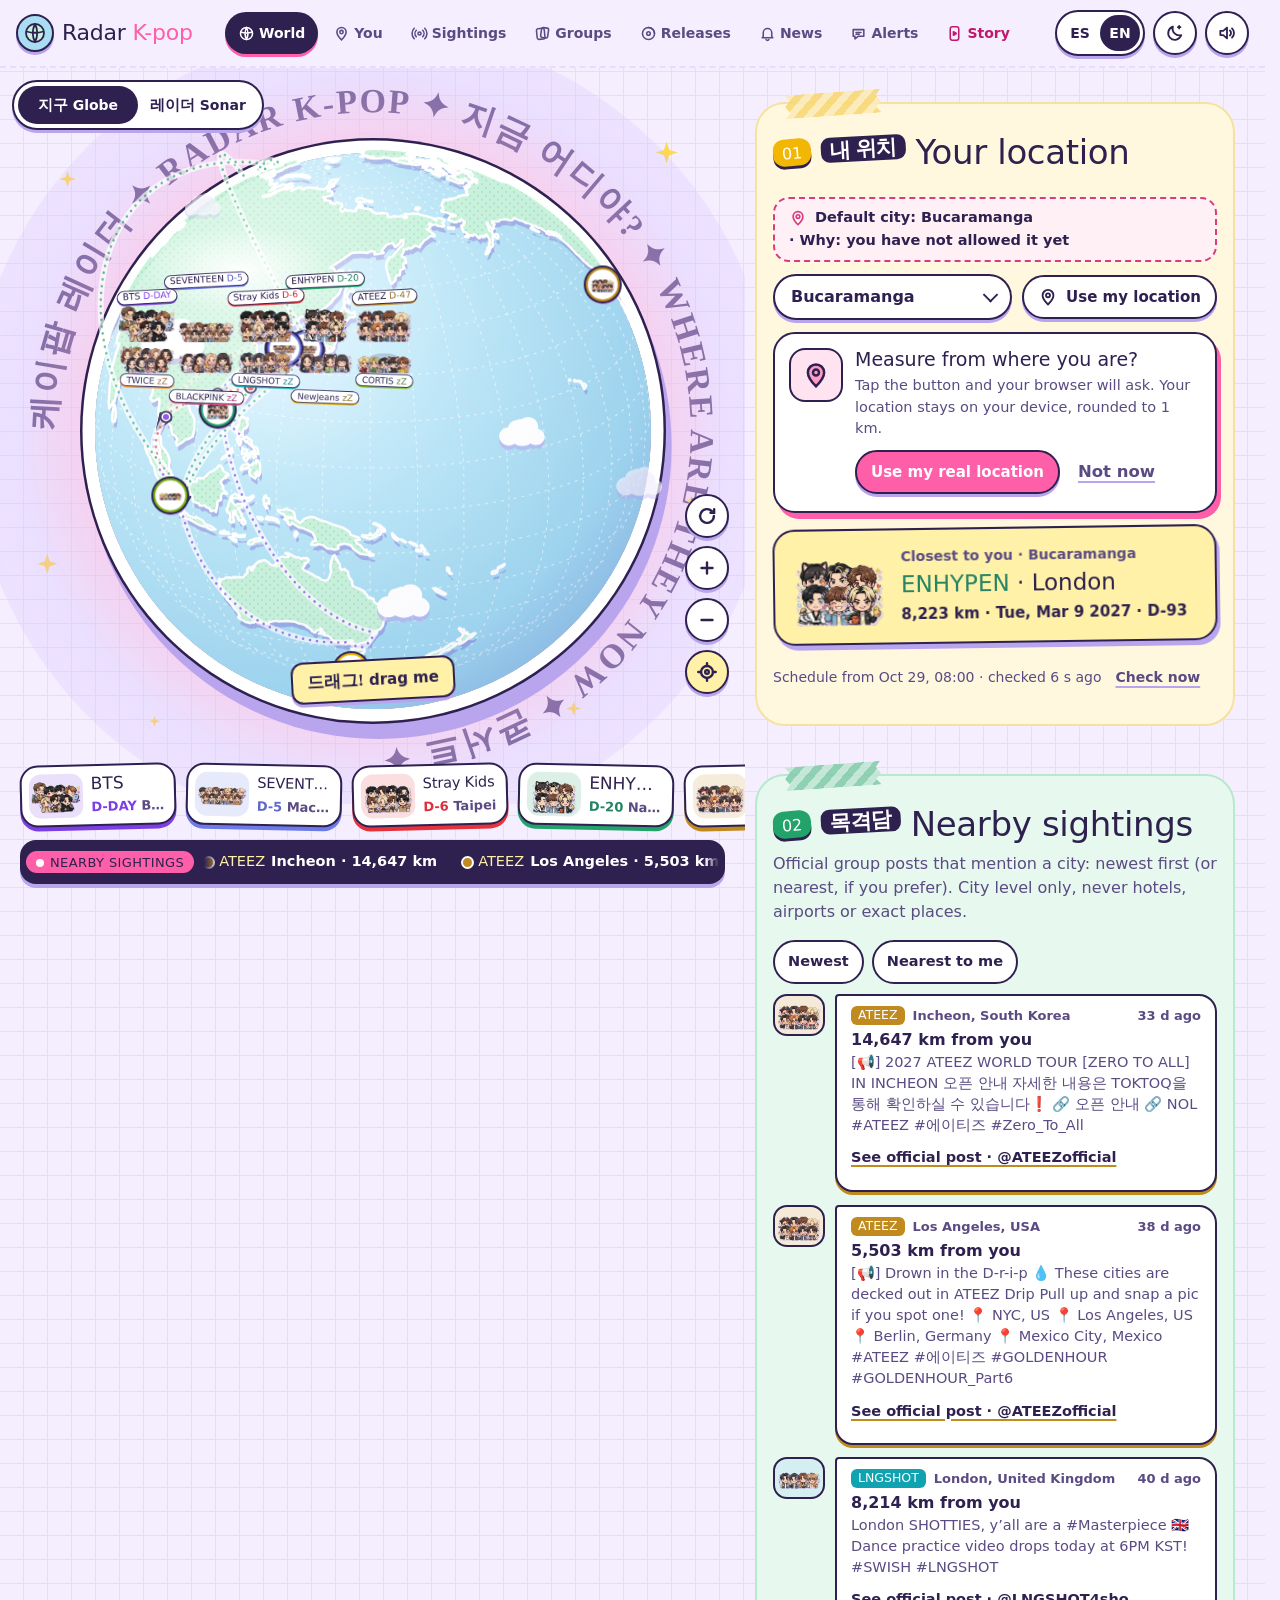
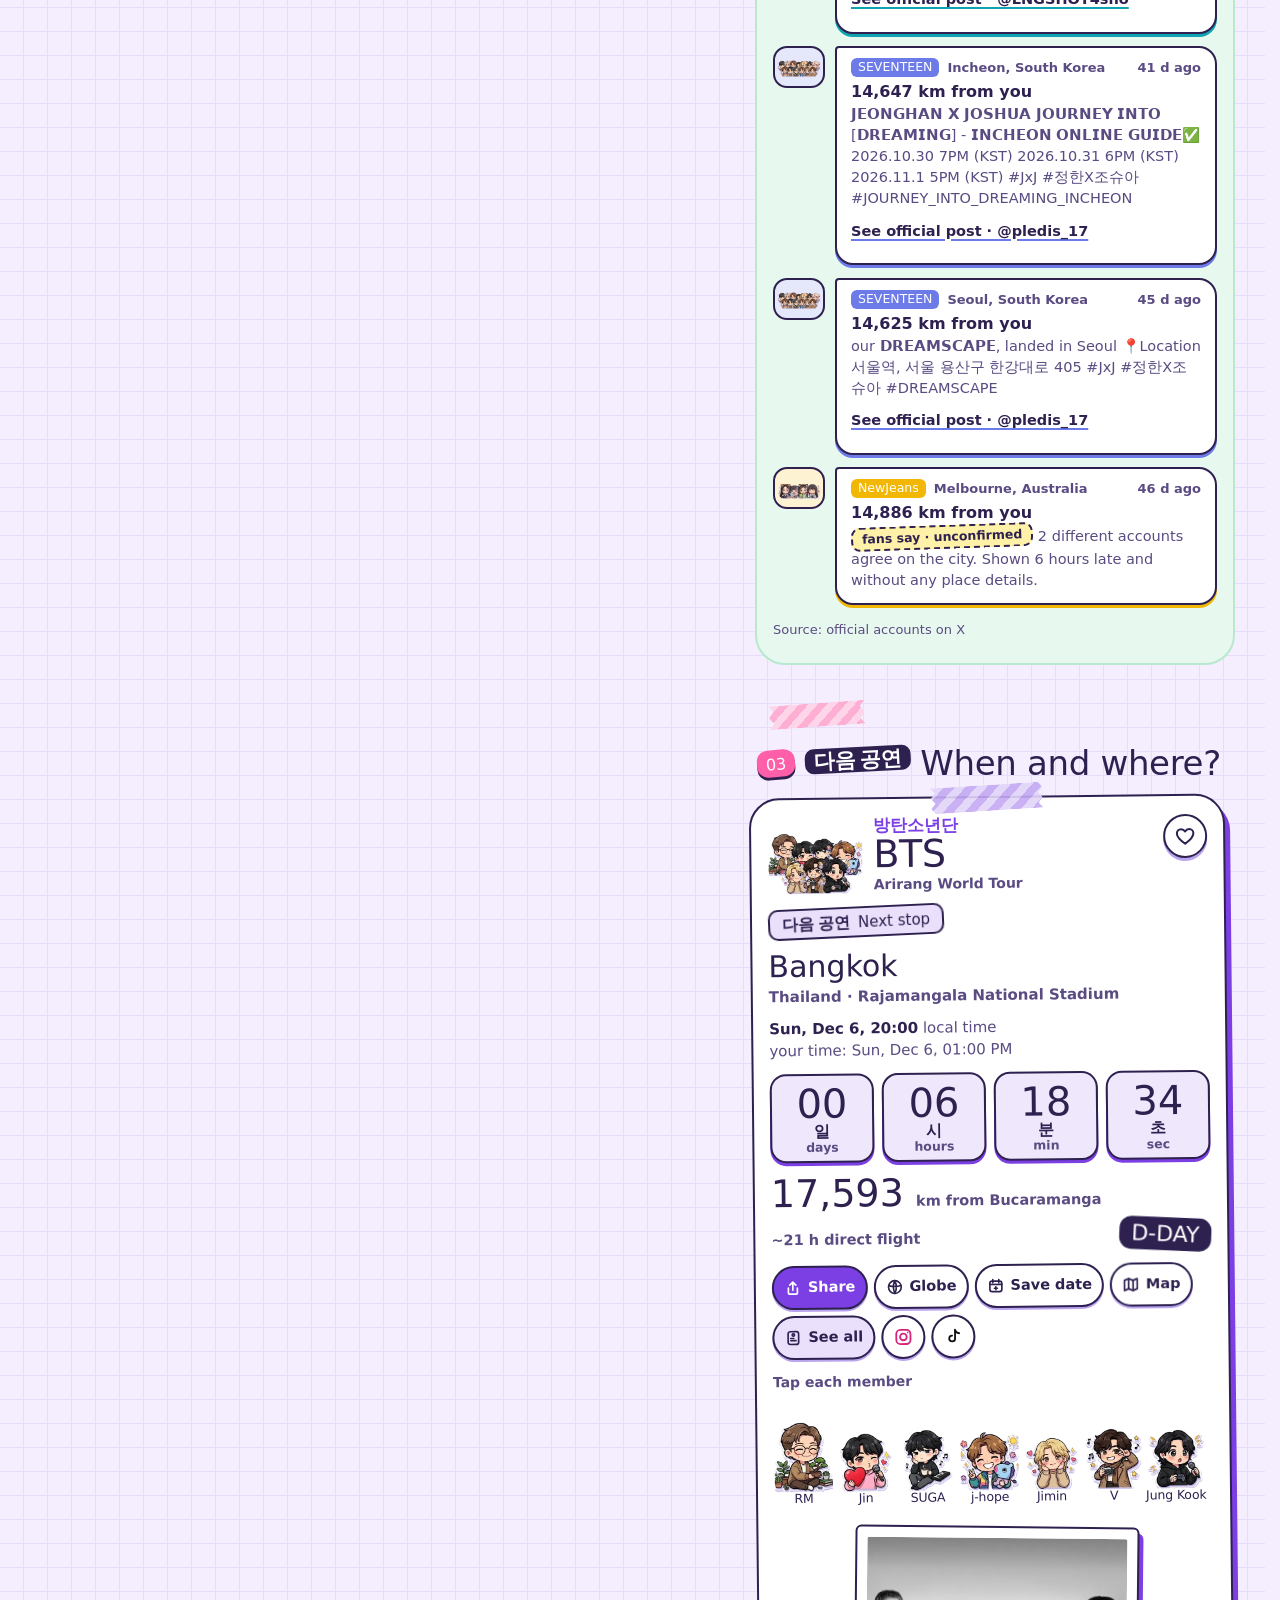
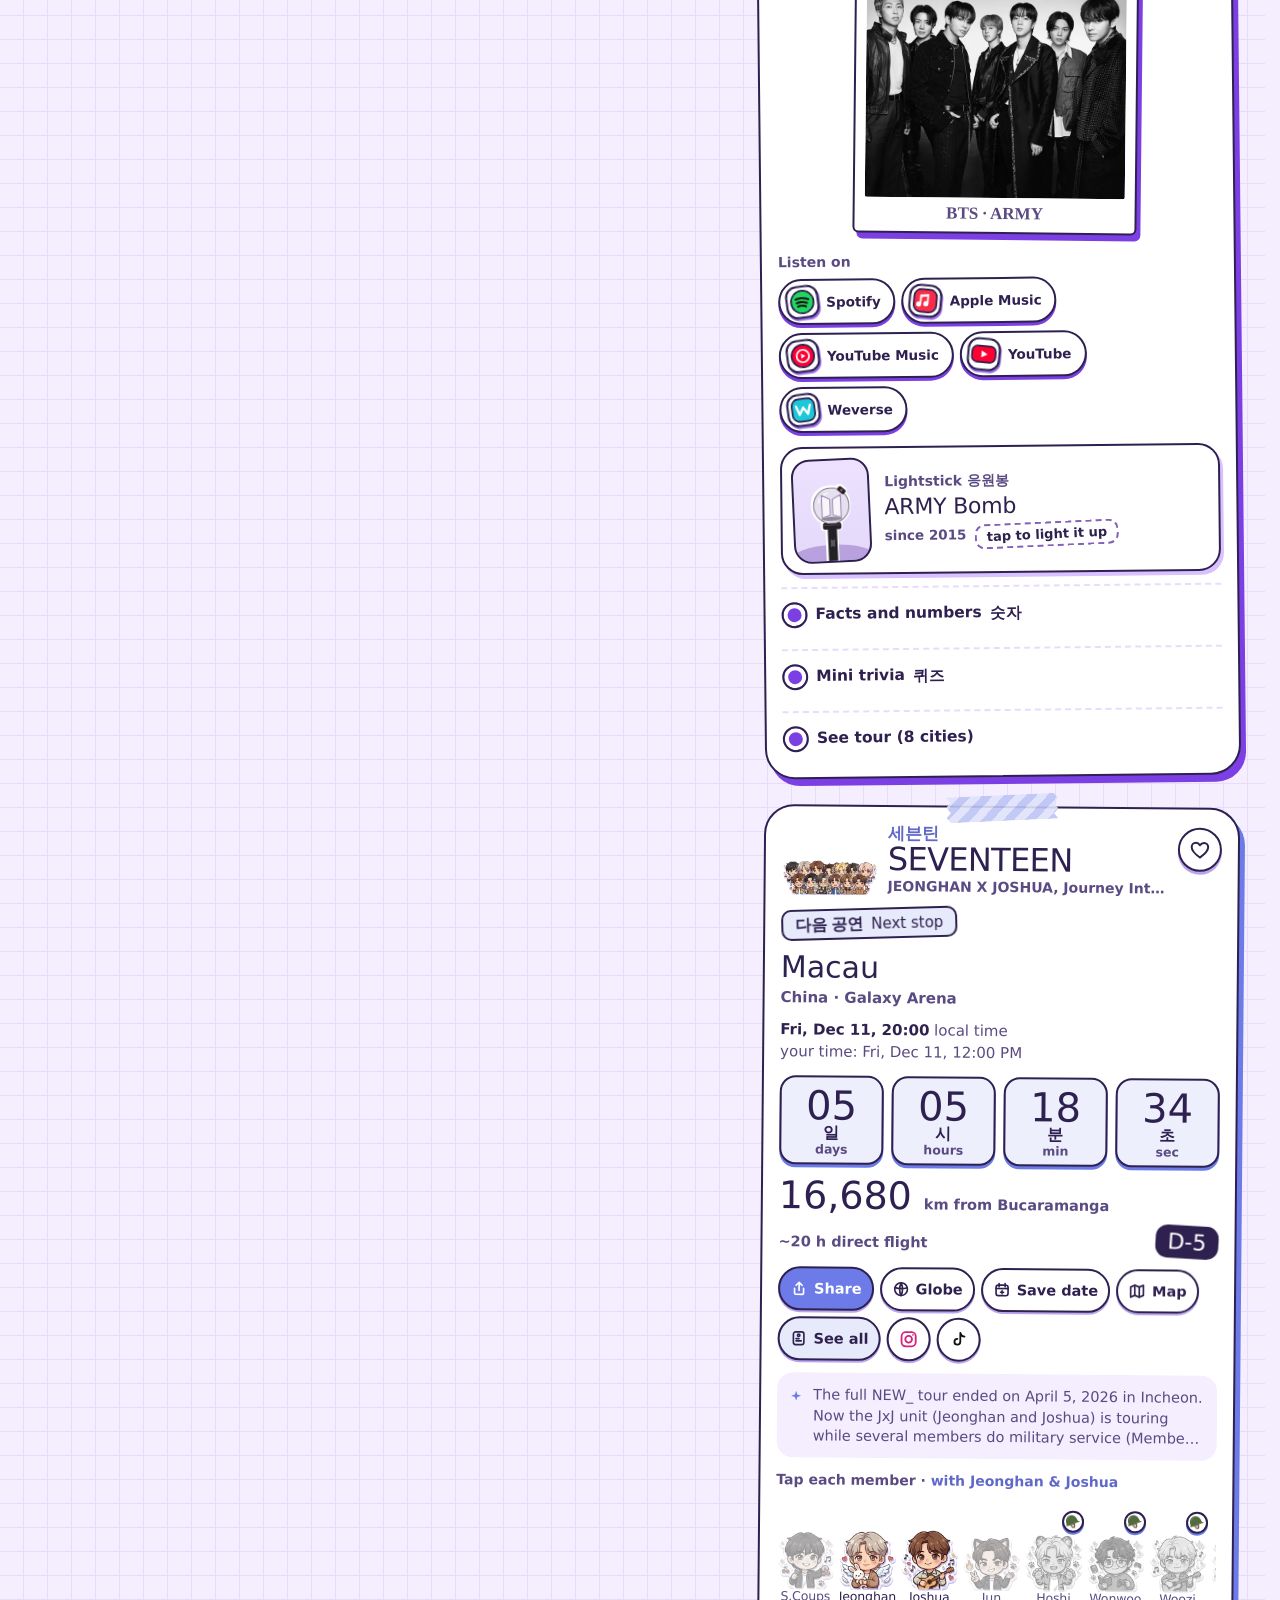
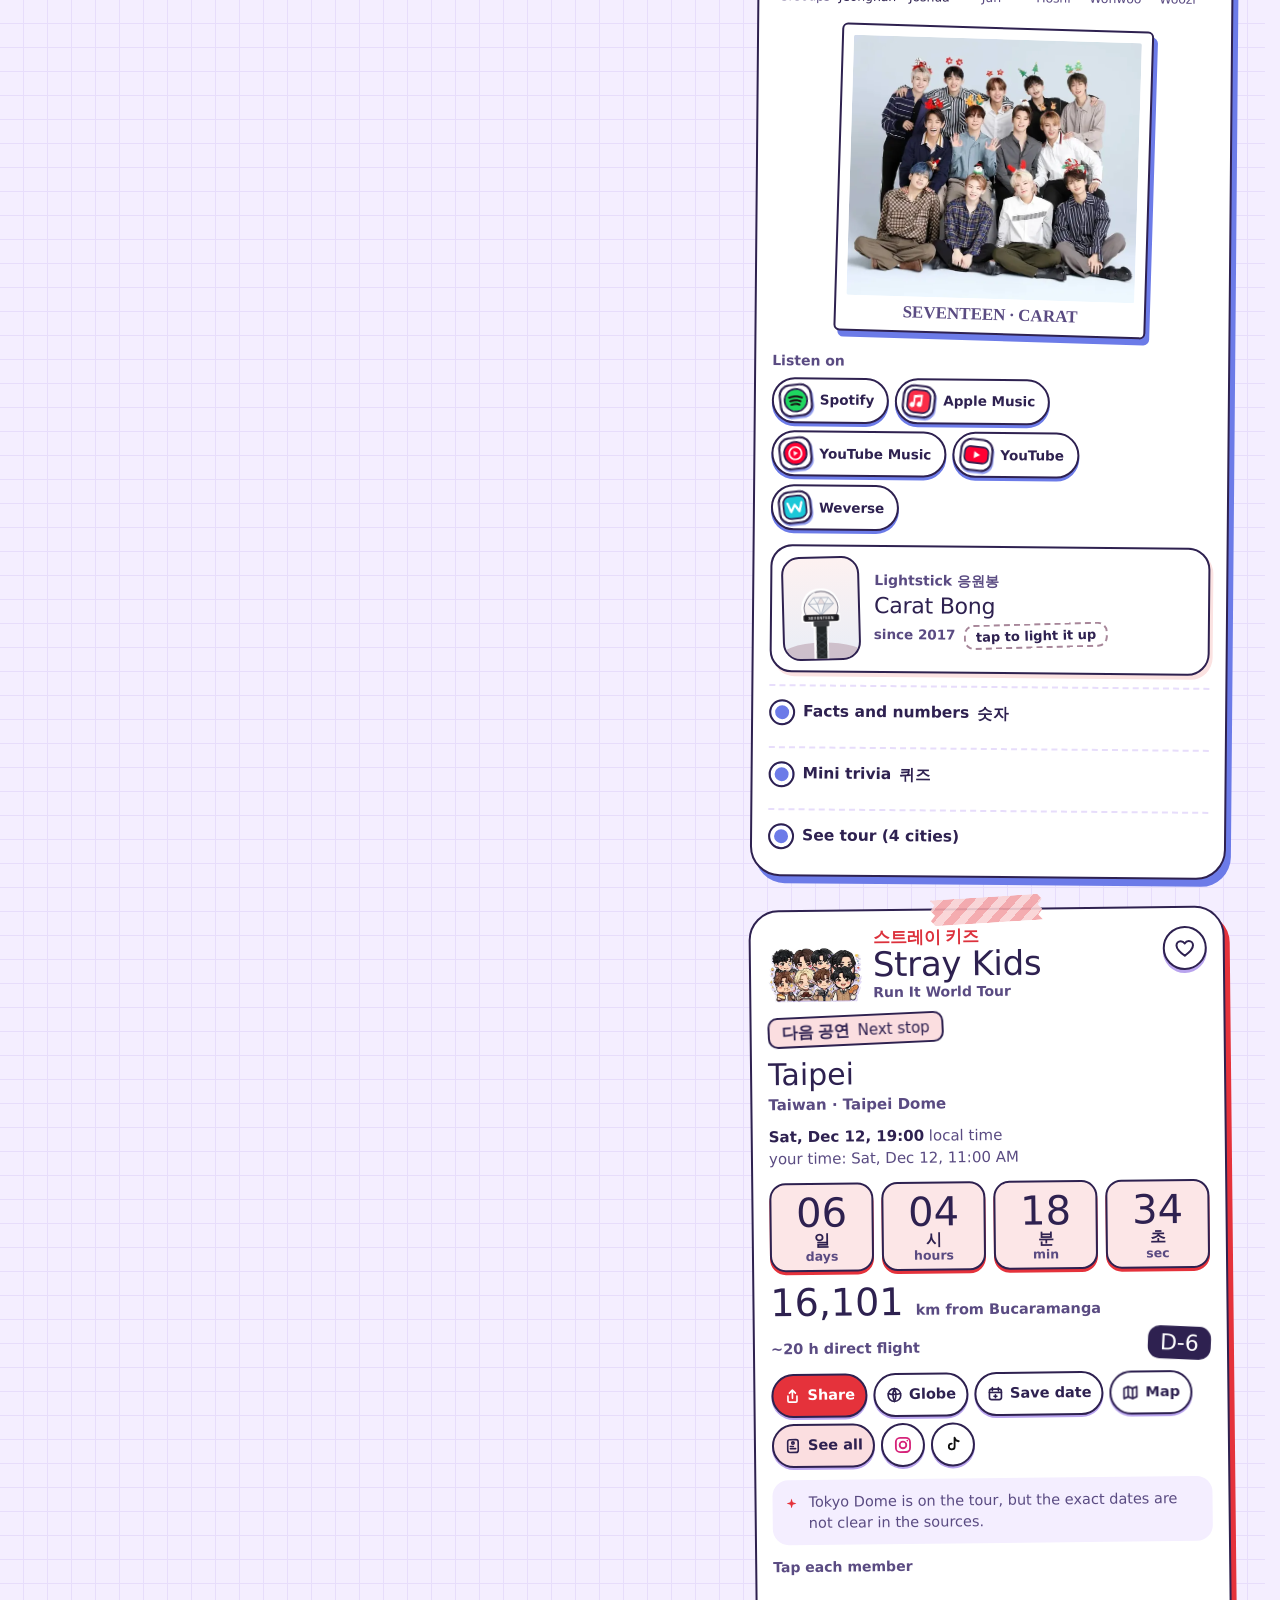
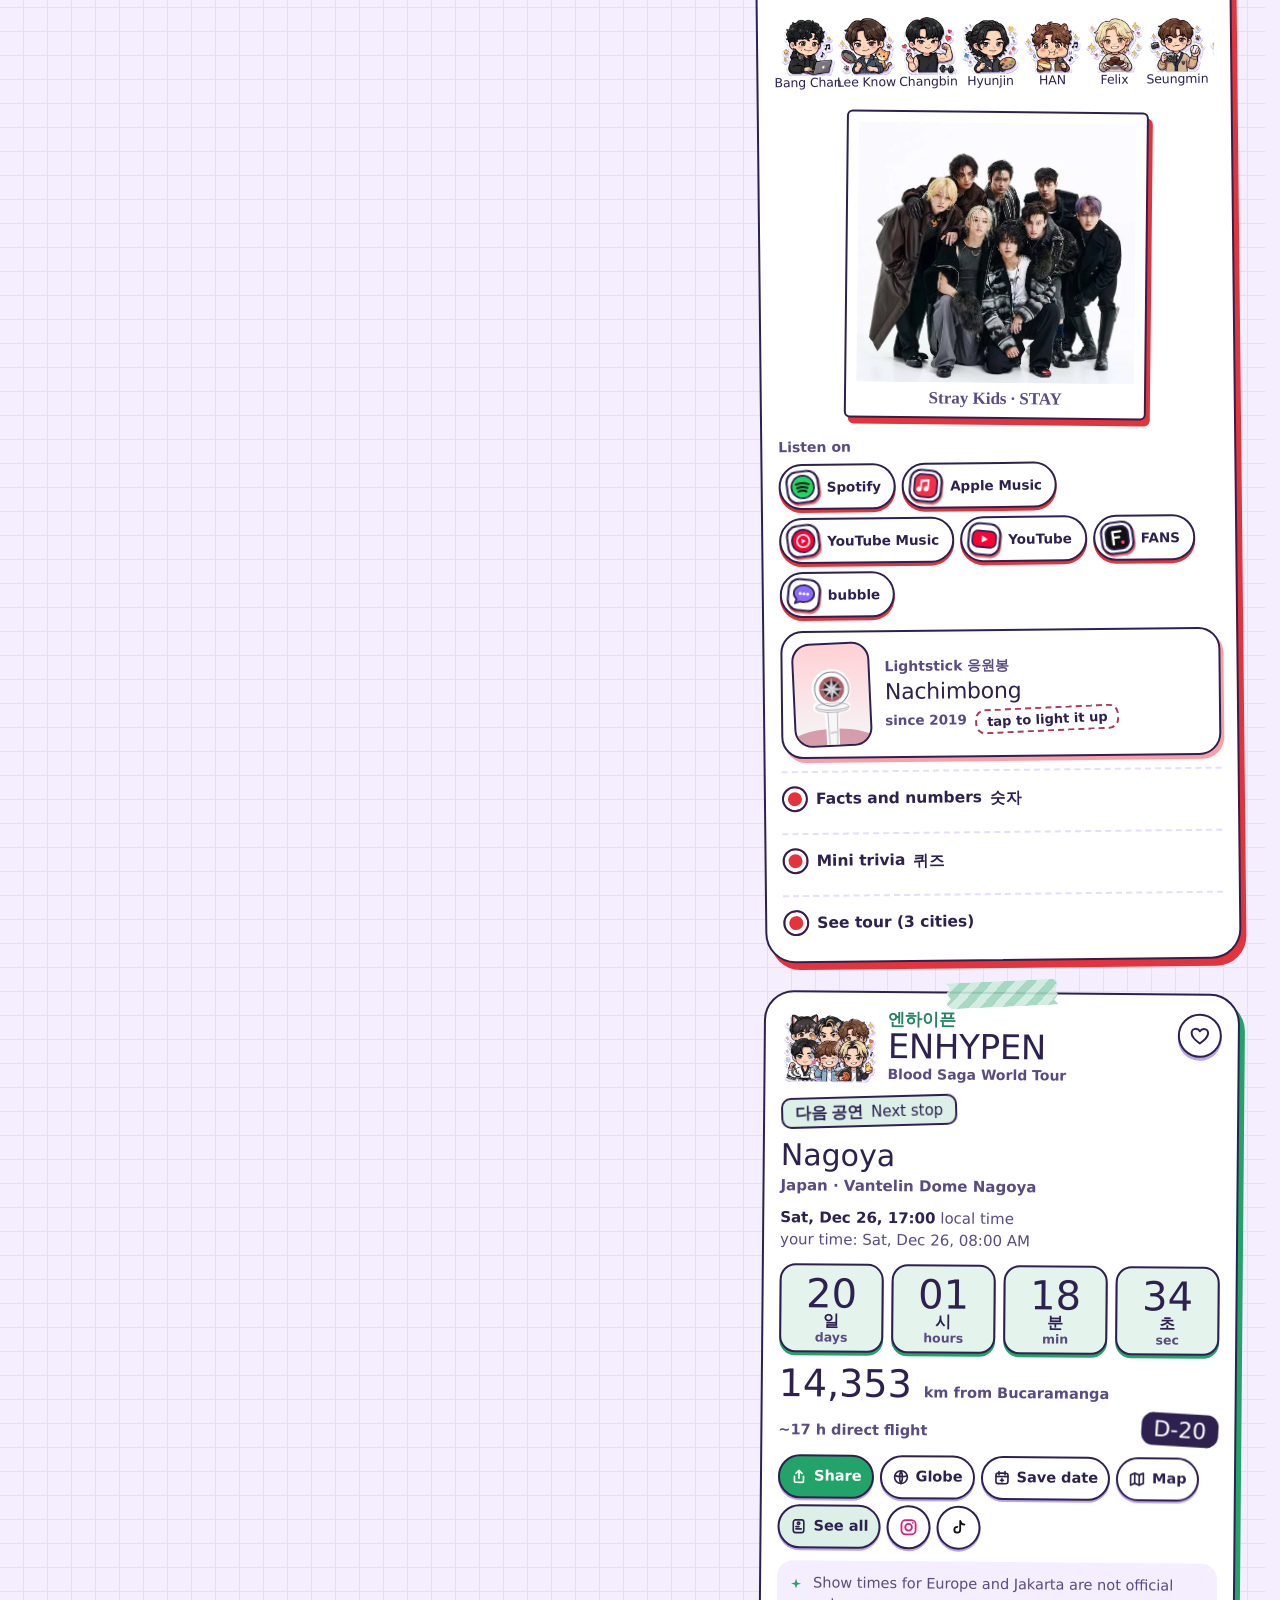
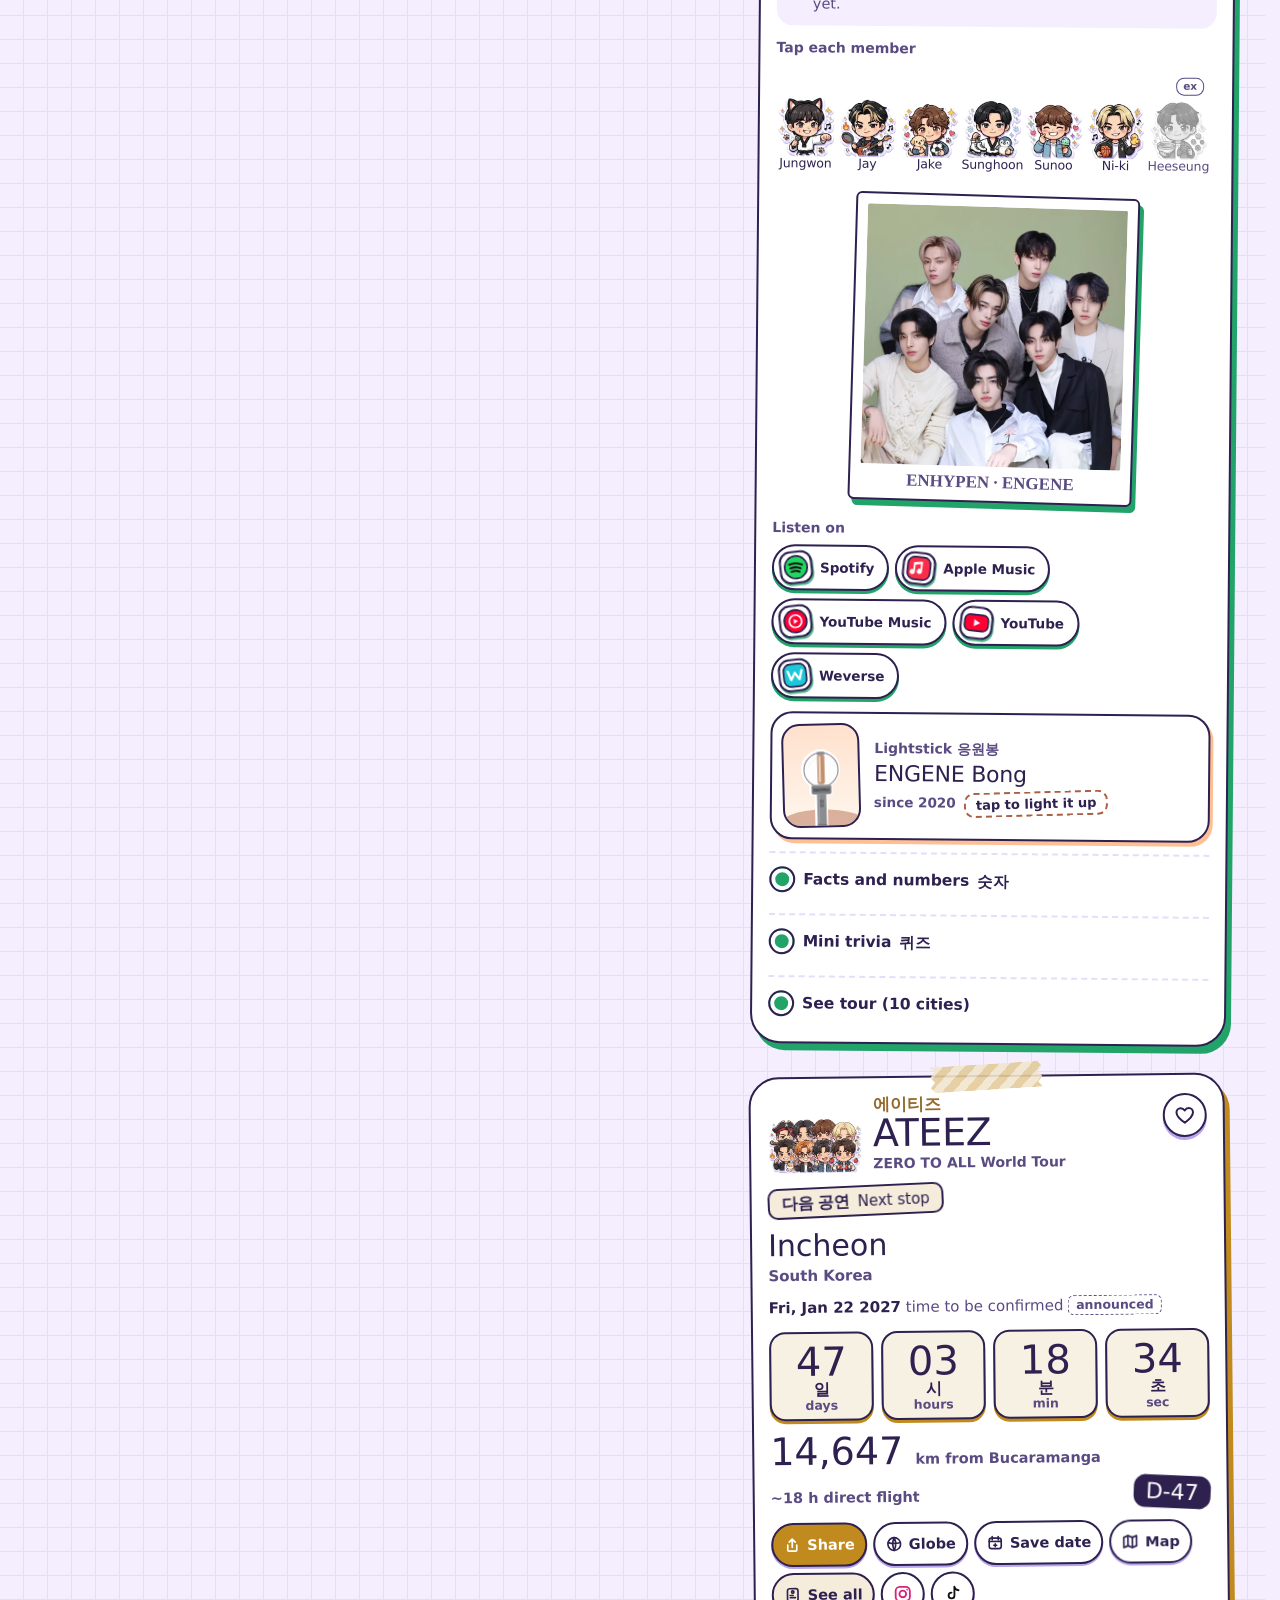
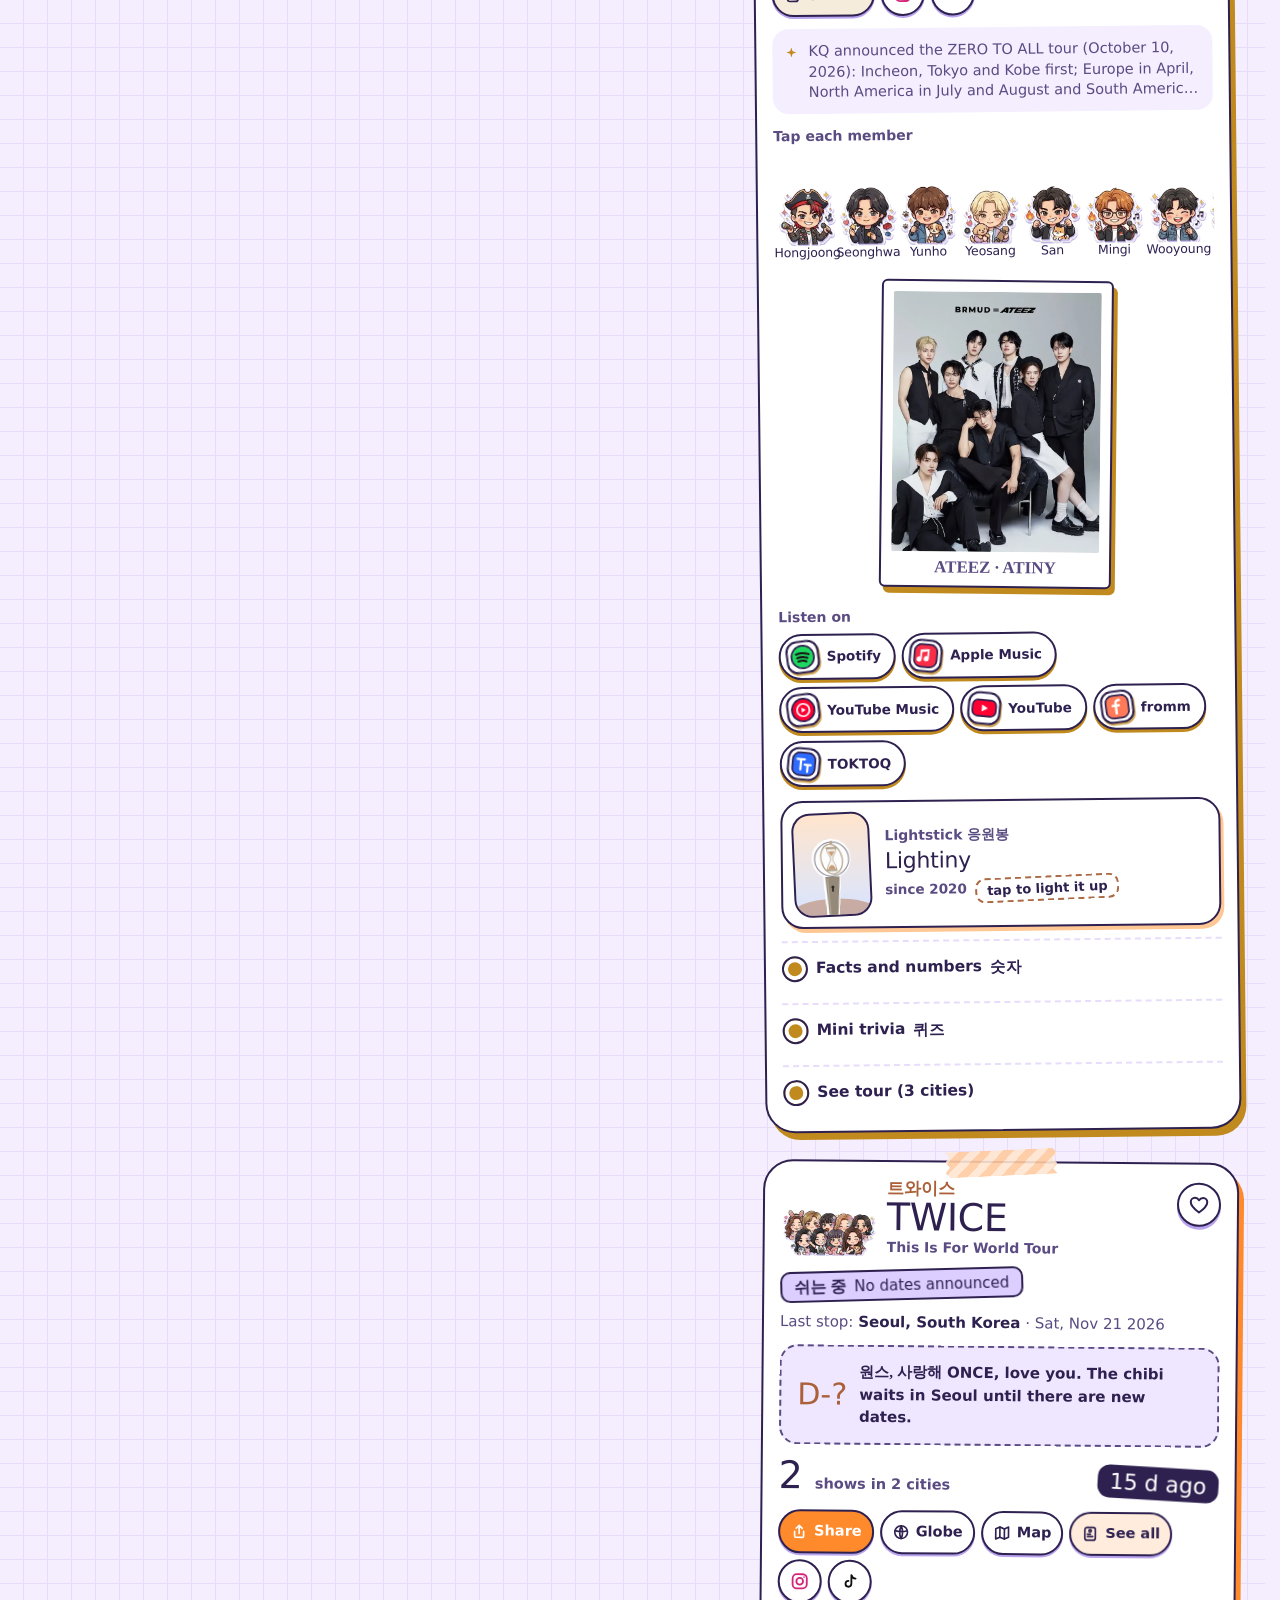
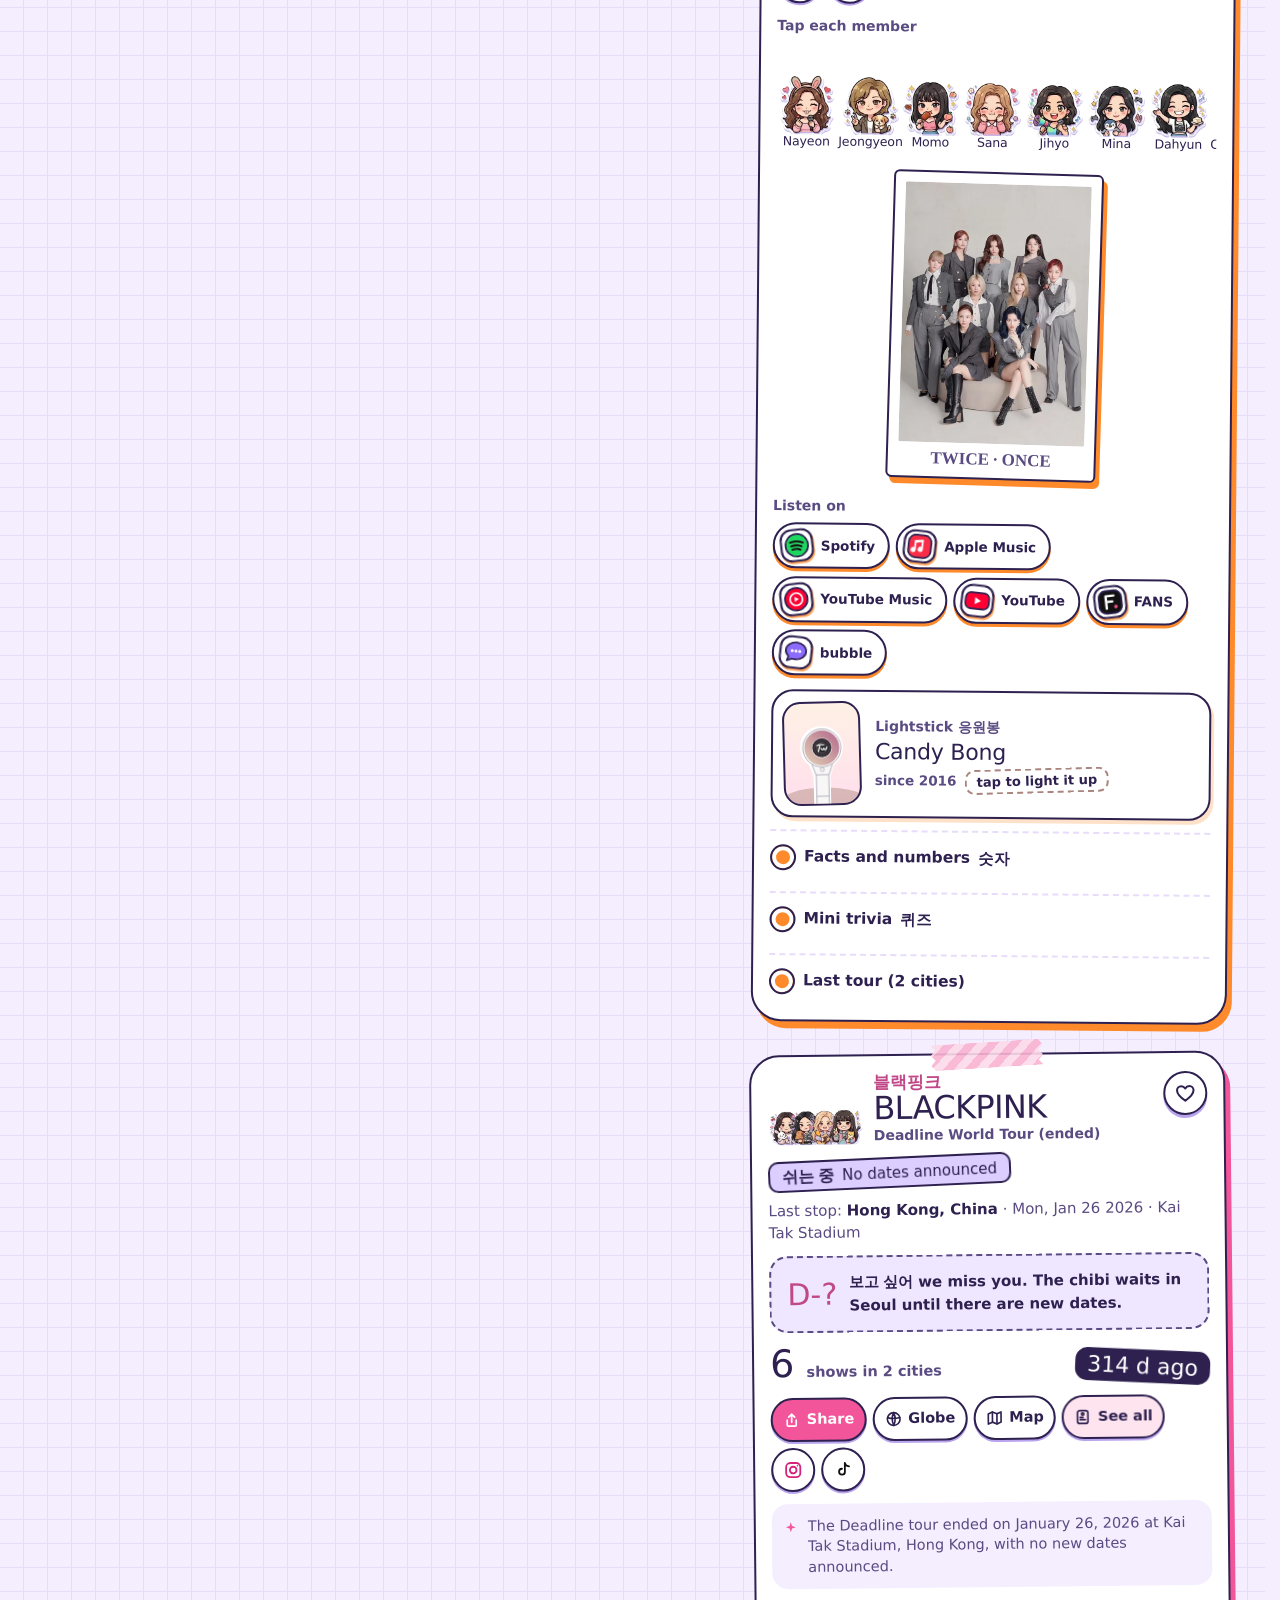
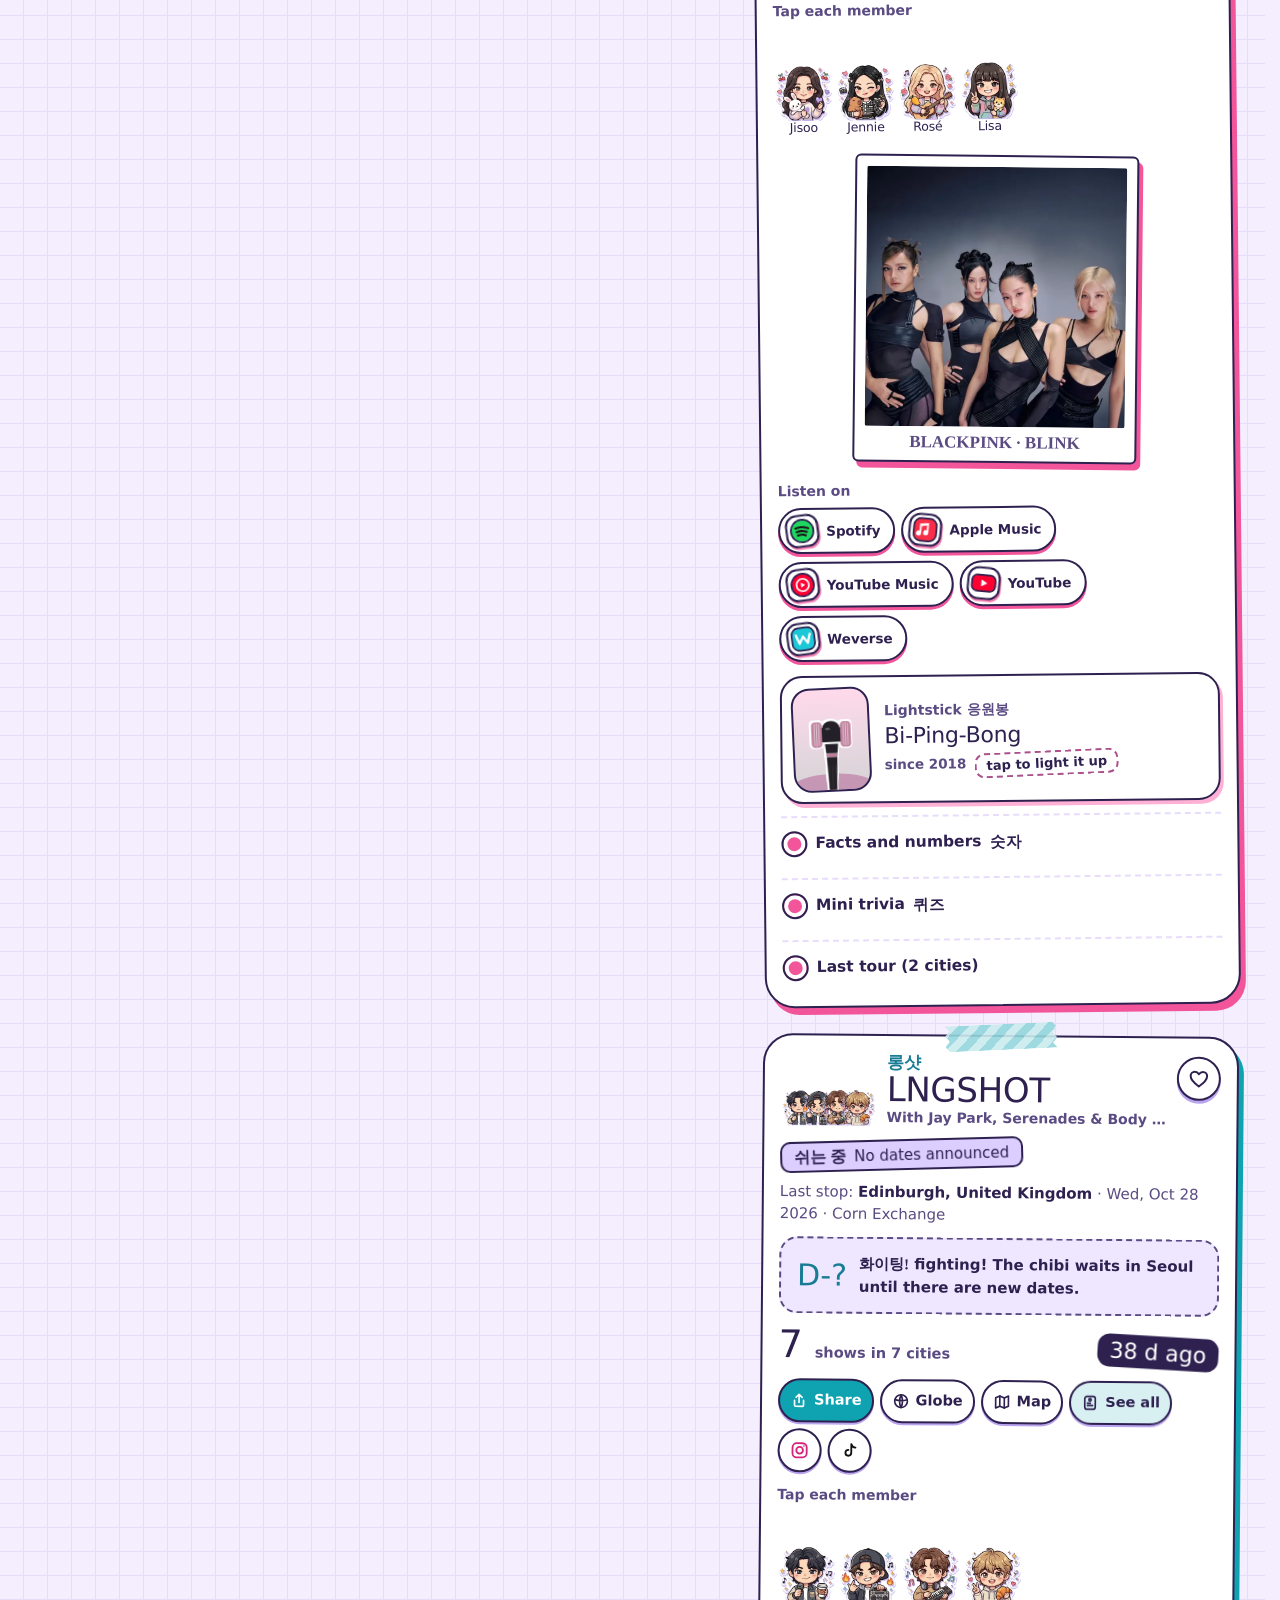
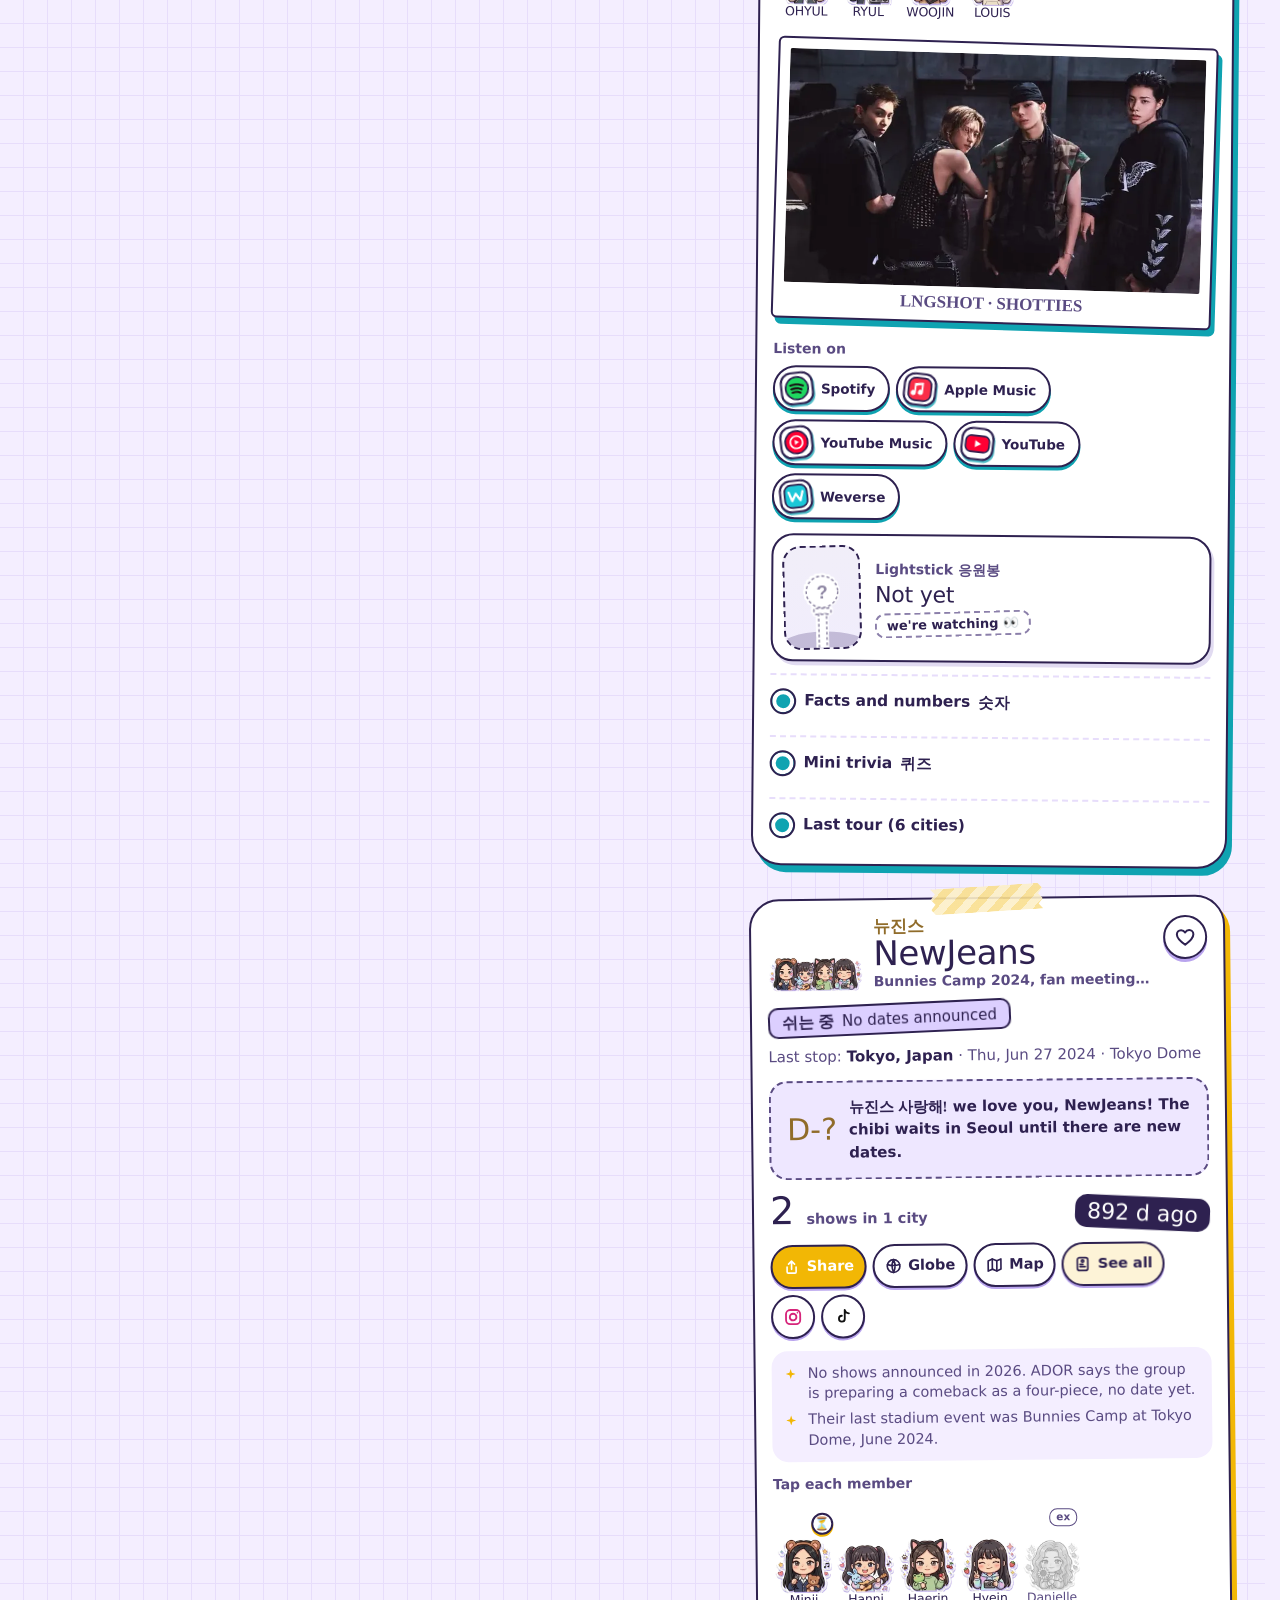
==== commit 7c93398a: "Fechas de Asia automáticas desde las tablas de giras de Wikipedia - updater/wiki_tours.py + wikitabl" ====
--- a/index.html
+++ b/index.html
@@ -4,7 +4,7 @@
 <!-- Diseño y desarrollo: editorial-ui, skill de Cristian Pérez · https://cristianperez.me -->
 <meta charset="utf-8">
 <meta name="viewport" content="width=device-width, initial-scale=1, viewport-fit=cover">
-<meta http-equiv="Content-Security-Policy" content="default-src 'self'; script-src 'self' 'sha256-S65XLWAW/XpffK4NfbsltsGXr0tgaXFGZvtXtzcPeas=' 'sha256-7jO0RrmjvKf5dsZicQPpWNHk8Ne88E2lGXH1WF53v1w='; style-src 'self' 'unsafe-inline' https://fonts.googleapis.com; font-src https://fonts.gstatic.com; img-src 'self' data: blob: https:; connect-src 'self' https:; manifest-src 'self'; worker-src 'self' blob:; child-src blob:; frame-src https://www.youtube-nocookie.com https://www.tiktok.com https://open.spotify.com https://embed.music.apple.com; media-src 'self' https://audio-ssl.itunes.apple.com; object-src 'none'; base-uri 'self'; form-action 'self'">
+<meta http-equiv="Content-Security-Policy" content="default-src 'self'; script-src 'self' 'sha256-S65XLWAW/XpffK4NfbsltsGXr0tgaXFGZvtXtzcPeas=' 'sha256-6/7lUkty0l0M0CSE6mGQ1cKy2uwRCKiKlFQP7JzZGkU='; style-src 'self' 'unsafe-inline' https://fonts.googleapis.com; font-src https://fonts.gstatic.com; img-src 'self' data: blob: https:; connect-src 'self' https:; manifest-src 'self'; worker-src 'self' blob:; child-src blob:; frame-src https://www.youtube-nocookie.com https://www.tiktok.com https://open.spotify.com https://embed.music.apple.com; media-src 'self' https://audio-ssl.itunes.apple.com; object-src 'none'; base-uri 'self'; form-action 'self'">
 <meta name="generator" content="editorial-ui · Cristian Pérez (https://cristianperez.me)">
 <title>Radar K-pop · 케이팝 레이더</title>
 <meta name="description" content="A tiny world where BTS, Stray Kids, TWICE, BLACKPINK, LNGSHOT, SEVENTEEN, ENHYPEN, NewJeans, CORTIS and ATEEZ stand as chibis on their next tour city, with a countdown and the distance to you.">
@@ -34,7 +34,7 @@
 <link rel="preconnect" href="https://fonts.gstatic.com" crossorigin>
 <link rel="stylesheet" href="https://fonts.googleapis.com/css2?family=Baloo+2:wght@400;500;600;700;800&family=Gaegu:wght@400;700&family=Jua&display=swap">
 <link rel="preload" href="assets/land-110m.json" as="fetch" crossorigin>
-<link rel="stylesheet" href="assets/app.css?v=2c3ed1e969">
+<link rel="stylesheet" href="assets/app.css?v=34042157fe">
 </head>
 <body>
 <a class="skip" href="#grupos" data-i18n="skip">Skip to the groups</a>
@@ -338,11 +338,11 @@
 
 <div class="toast" id="toast" role="status" aria-live="polite" hidden></div>
 
-<script>window.RADAR_DATA0 = {"updated_at":"2026-10-27T04:30:50Z","sources":[{"name":"Live Nation (BTS)","url":"https://www.livenation.com/artist/K8vZ917KpXV/bts-events"},{"name":"Wikipedia, Arirang World Tour","url":"https://en.wikipedia.org/wiki/Arirang_World_Tour"},{"name":"Wikipedia, Run It World Tour","url":"https://en.wikipedia.org/wiki/Run_It_World_Tour"},{"name":"KpopOfficial (Stray Kids)","url":"https://kpopofficial.com/schedule/stray-kids/"},{"name":"JamBase (Stray Kids)","url":"https://www.jambase.com/band/stray-kids"},{"name":"Wikipedia, This Is For World Tour","url":"https://en.wikipedia.org/wiki/This_Is_For_World_Tour"},{"name":"Wikipedia, Deadline World Tour (BLACKPINK)","url":"https://en.wikipedia.org/wiki/Deadline_World_Tour"},{"name":"Soompi (LNGSHOT con Jay Park)","url":"https://www.soompi.com/article/1847441wpp/jay-park-announces-2026-world-tour-stops-with-lngshot","name_en":"Soompi (LNGSHOT with Jay Park)"},{"name":"Setlist.fm (LNGSHOT)","url":"https://www.setlist.fm/setlists/lngshot-1b9d5104.html"},{"name":"allkpop (comeback de LNGSHOT)","url":"https://www.allkpop.com/article/2026/09/lngshot-eye-a-late-october-or-early-november-return-with-new-music","name_en":"allkpop (LNGSHOT comeback)"},{"name":"Wikipedia, NEW_ World Tour (SEVENTEEN)","url":"https://en.wikipedia.org/wiki/New_World_Tour"},{"name":"Soompi (gira de JxJ)","url":"https://www.soompi.com/article/1873646wpp/seventeen-unit-jxj-jeonghan-x-joshua-announces-stops-for-tour-journey-into-dreaming","name_en":"Soompi (JxJ tour)"},{"name":"NME (Blood Saga de ENHYPEN)","url":"https://www.nme.com/news/music/enhypen-announce-details-of-blood-saga-world-tour-for-2026-and-2027-3940808","name_en":"NME (ENHYPEN Blood Saga)"},{"name":"PR Times (ENHYPEN en Japón)","url":"https://prtimes.jp/main/html/rd/p/000000684.000045862.html","name_en":"PR Times (ENHYPEN in Japan)"},{"name":"Wikipedia, presentaciones de NewJeans","url":"https://en.wikipedia.org/wiki/List_of_NewJeans_live_performances","name_en":"Wikipedia, NewJeans live performances"},{"name":"Star News (NewJeans en 2026)","url":"https://starnewskorea.com/en/music/2026/10/14/2026101410031571957","name_en":"Star News (NewJeans in 2026)"},{"name":"Consequence (gira de CORTIS)","url":"https://consequence.net/2026/06/cortis-2026-north-american-put-your-phone-down-tour/","name_en":"Consequence (CORTIS tour)"},{"name":"KpopOfficial (CORTIS)","url":"https://kpopofficial.com/schedule/cortis/"},{"name":"Namane (fechas de Seúl y Japón de CORTIS)","url":"https://blog.namanecard.com/en/cortis-put-your-phone-down-tour-2026-dates/","name_en":"Namane (CORTIS Seoul and Japan dates)"},{"name":"JoongAng Daily (gira ZERO TO ALL de ATEEZ)","name_en":"JoongAng Daily (ATEEZ ZERO TO ALL tour)","url":"https://www.koreajoongangdaily.com/entertainment/ateez-to-open-2027-zero-to-all-world-tour-in-incheonnbsp/12913665"},{"name":"Wikipedia, giras de ATEEZ","name_en":"Wikipedia, ATEEZ concert tours","url":"https://en.wikipedia.org/wiki/List_of_Ateez_concert_tours"}],"groups":[{"id":"bts","name":"BTS","tour":"Arirang World Tour","watch":[],"events":[{"id":"bts-20261009-lima","local_date":"2026-10-09","start":"2026-10-09T20:00:00-05:00","city":"Lima","country":"Perú","venue":"Estadio Nacional","lat":-12.0672,"lon":-77.0333,"status":"anunciado"},{"id":"bts-20261016-santiago","local_date":"2026-10-16","start":"2026-10-16T20:00:00-03:00","city":"Santiago","country":"Chile","venue":"Estadio Nacional Julio Martínez Prádanos","lat":-33.4645,"lon":-70.6107,"status":"confirmado","onsale":"2026-03-27T16:00:00Z"},{"id":"bts-20261017-santiago","local_date":"2026-10-17","start":"2026-10-17T20:00:00-03:00","city":"Santiago","country":"Chile","venue":"Estadio Nacional Julio Martínez Prádanos","lat":-33.4645,"lon":-70.6107,"status":"confirmado","onsale":"2026-03-27T16:00:00Z"},{"id":"bts-20261021-laplata","local_date":"2026-10-21","start":"2026-10-21T20:00:00-03:00","city":"La Plata","country":"Argentina","venue":"Estadio Único Diego Armando Maradona","lat":-34.9138,"lon":-57.9893,"status":"confirmado"},{"id":"bts-20261023-laplata","local_date":"2026-10-23","start":"2026-10-23T20:00:00-03:00","city":"La Plata","country":"Argentina","venue":"Estadio Único Diego Armando Maradona","lat":-34.9138,"lon":-57.9893,"status":"confirmado"},{"id":"bts-20261024-laplata","local_date":"2026-10-24","start":"2026-10-24T20:00:00-03:00","city":"La Plata","country":"Argentina","venue":"Estadio Único Diego Armando Maradona","lat":-34.9138,"lon":-57.9893,"status":"confirmado"},{"id":"bts-20261028-saopaulo","local_date":"2026-10-28","start":"2026-10-28T20:00:00-03:00","city":"São Paulo","country":"Brasil","venue":"Estádio MorumBIS","lat":-23.6,"lon":-46.72,"status":"confirmado","onsale":"2026-04-16T23:21:00Z"},{"id":"bts-20261030-saopaulo","local_date":"2026-10-30","start":"2026-10-30T20:00:00-03:00","city":"São Paulo","country":"Brasil","venue":"Estádio MorumBIS","lat":-23.6,"lon":-46.72,"status":"confirmado","onsale":"2026-04-16T23:22:00Z"},{"id":"bts-20261031-saopaulo","local_date":"2026-10-31","start":"2026-10-31T20:00:00-03:00","city":"São Paulo","country":"Brasil","venue":"Estádio MorumBIS","lat":-23.6,"lon":-46.72,"status":"confirmado","onsale":"2026-04-16T23:23:00Z"},{"id":"bts-20261119-kaohsiung","local_date":"2026-11-19","start":"2026-11-19T20:00:00+08:00","city":"Kaohsiung","country":"Taiwán","venue":"Kaohsiung National Stadium","lat":22.701,"lon":120.294,"status":"confirmado"},{"id":"bts-20261121-kaohsiung","local_date":"2026-11-21","start":"2026-11-21T20:00:00+08:00","city":"Kaohsiung","country":"Taiwán","venue":"Kaohsiung National Stadium","lat":22.701,"lon":120.294,"status":"confirmado"},{"id":"bts-20261122-kaohsiung","local_date":"2026-11-22","start":"2026-11-22T20:00:00+08:00","city":"Kaohsiung","country":"Taiwán","venue":"Kaohsiung National Stadium","lat":22.701,"lon":120.294,"status":"confirmado"},{"id":"bts-20261203-bangkok","local_date":"2026-12-03","start":"2026-12-03T20:00:00+07:00","city":"Bangkok","country":"Tailandia","venue":"Rajamangala National Stadium","lat":13.7558,"lon":100.6217,"status":"confirmado"},{"id":"bts-20261205-bangkok","local_date":"2026-12-05","start":"2026-12-05T20:00:00+07:00","city":"Bangkok","country":"Tailandia","venue":"Rajamangala National Stadium","lat":13.7558,"lon":100.6217,"status":"confirmado"},{"id":"bts-20261206-bangkok","local_date":"2026-12-06","start":"2026-12-06T20:00:00+07:00","city":"Bangkok","country":"Tailandia","venue":"Rajamangala National Stadium","lat":13.7558,"lon":100.6217,"status":"confirmado"},{"id":"bts-20261212-kualalumpur","local_date":"2026-12-12","start":"2026-12-12T20:00:00+08:00","city":"Kuala Lumpur","country":"Malasia","venue":"Bukit Jalil National Stadium","lat":3.0546,"lon":101.6919,"status":"confirmado"},{"id":"bts-20261213-kualalumpur","local_date":"2026-12-13","start":"2026-12-13T20:00:00+08:00","city":"Kuala Lumpur","country":"Malasia","venue":"Bukit Jalil National Stadium","lat":3.0546,"lon":101.6919,"status":"confirmado"},{"id":"bts-20261217-singapore","local_date":"2026-12-17","start":"2026-12-17T20:00:00+08:00","city":"Singapur","country":"Singapur","venue":"National Stadium","lat":1.3047,"lon":103.8747,"status":"confirmado"},{"id":"bts-20261219-singapore","local_date":"2026-12-19","start":"2026-12-19T20:00:00+08:00","city":"Singapur","country":"Singapur","venue":"National Stadium","lat":1.3047,"lon":103.8747,"status":"confirmado"},{"id":"bts-20261220-singapore","local_date":"2026-12-20","start":"2026-12-20T20:00:00+08:00","city":"Singapur","country":"Singapur","venue":"National Stadium","lat":1.3047,"lon":103.8747,"status":"confirmado"},{"id":"bts-20261222-singapore","local_date":"2026-12-22","start":"2026-12-22T20:00:00+08:00","city":"Singapur","country":"Singapur","venue":"National Stadium","lat":1.3047,"lon":103.8747,"status":"confirmado"},{"id":"bts-20261226-jakarta","local_date":"2026-12-26","start":"2026-12-26T20:00:00+07:00","city":"Yakarta","country":"Indonesia","venue":null,"lat":-6.2088,"lon":106.8456,"status":"anunciado"},{"id":"bts-20261227-jakarta","local_date":"2026-12-27","start":"2026-12-27T20:00:00+07:00","city":"Yakarta","country":"Indonesia","venue":null,"lat":-6.2088,"lon":106.8456,"status":"anunciado"},{"id":"bts-tm-17a8v0G65R_Eq8g","local_date":"2027-02-10","start":"2027-02-10T17:00:00+11:00","city":"Melbourne","country":"Australia","venue":"Marvel Stadium","lat":-37.8165,"lon":144.9455,"status":"confirmado","source":"tm","tm_name":"BTS WORLD TOUR 'ARIRANG' IN MELBOURNE","onsale":"2026-06-04T00:00:00Z"},{"id":"bts-20270212-melbourne","local_date":"2027-02-12","start":"2027-02-12T20:00:00+11:00","city":"Melbourne","country":"Australia","venue":null,"lat":-37.8136,"lon":144.9631,"status":"anunciado","onsale":"2026-06-04T00:00:00Z"},{"id":"bts-20270213-melbourne","local_date":"2027-02-13","start":"2027-02-13T20:00:00+11:00","city":"Melbourne","country":"Australia","venue":null,"lat":-37.8136,"lon":144.9631,"status":"anunciado","onsale":"2026-06-04T00:00:00Z"},{"id":"bts-20270220-sydney","local_date":"2027-02-20","start":"2027-02-20T20:00:00+11:00","city":"Sídney","country":"Australia","venue":null,"lat":-33.8688,"lon":151.2093,"status":"anunciado","onsale":"2026-06-04T03:00:00Z"},{"id":"bts-20270221-sydney","local_date":"2027-02-21","start":"2027-02-21T20:00:00+11:00","city":"Sídney","country":"Australia","venue":null,"lat":-33.8688,"lon":151.2093,"status":"anunciado","onsale":"2026-06-04T03:00:00Z"},{"id":"bts-20270304-hongkong","local_date":"2027-03-04","start":"2027-03-04T20:00:00+08:00","city":"Hong Kong","country":"China","venue":null,"lat":22.3193,"lon":114.1694,"status":"anunciado"},{"id":"bts-20270306-hongkong","local_date":"2027-03-06","start":"2027-03-06T20:00:00+08:00","city":"Hong Kong","country":"China","venue":null,"lat":22.3193,"lon":114.1694,"status":"anunciado"},{"id":"bts-20270307-hongkong","local_date":"2027-03-07","start":"2027-03-07T20:00:00+08:00","city":"Hong Kong","country":"China","venue":null,"lat":22.3193,"lon":114.1694,"status":"anunciado"},{"id":"bts-20270313-manila","local_date":"2027-03-13","start":"2027-03-13T20:00:00+08:00","city":"Manila","country":"Filipinas","venue":null,"lat":14.5995,"lon":120.9842,"status":"anunciado"},{"id":"bts-20270314-manila","local_date":"2027-03-14","start":"2027-03-14T20:00:00+08:00","city":"Manila","country":"Filipinas","venue":null,"lat":14.5995,"lon":120.9842,"status":"anunciado"}],"watch_en":[],"tour_en":"Arirang World Tour"},{"id":"skz","name":"Stray Kids","tour":"Run It World Tour","watch":["Tokyo Dome aparece en la gira, pero las fechas exactas no salen claras en las fuentes."],"events":[{"id":"skz-20260919-osaka","local_date":"2026-09-19","start":"2026-09-19T18:00:00+09:00","city":"Osaka","country":"Japón","venue":"Kyocera Dome Osaka","lat":34.6695,"lon":135.4762,"status":"confirmado"},{"id":"skz-20260920-osaka","local_date":"2026-09-20","start":"2026-09-20T18:00:00+09:00","city":"Osaka","country":"Japón","venue":"Kyocera Dome Osaka","lat":34.6695,"lon":135.4762,"status":"confirmado"},{"id":"skz-20261024-fukuoka","local_date":"2026-10-24","start":"2026-10-24T18:00:00+09:00","city":"Fukuoka","country":"Japón","venue":"Mizuho PayPay Dome Fukuoka","lat":33.5953,"lon":130.3622,"status":"confirmado"},{"id":"skz-20261205-hongkong","local_date":"2026-12-05","start":"2026-12-05T20:00:00+08:00","city":"Hong Kong","country":"China","venue":"Kai Tak Stadium","lat":22.3047,"lon":114.194,"status":"confirmado"},{"id":"skz-20261212-taipei","local_date":"2026-12-12","start":"2026-12-12T19:00:00+08:00","city":"Taipéi","country":"Taiwán","venue":"Taipei Dome","lat":25.0437,"lon":121.56,"status":"confirmado"},{"id":"skz-20270116-bangkok","local_date":"2027-01-16","start":"2027-01-16T19:00:00+07:00","city":"Nonthaburi (Bangkok)","country":"Tailandia","venue":"IMPACT Arena","lat":13.913,"lon":100.546,"status":"anunciado"},{"id":"skz-20270117-bangkok","local_date":"2027-01-17","start":"2027-01-17T19:00:00+07:00","city":"Nonthaburi (Bangkok)","country":"Tailandia","venue":"IMPACT Arena","lat":13.913,"lon":100.546,"status":"anunciado"},{"id":"skz-20270307-singapore","local_date":"2027-03-07","start":"2027-03-07T19:00:00+08:00","city":"Singapur","country":"Singapur","venue":null,"lat":1.3521,"lon":103.8198,"status":"anunciado"}],"watch_en":["Tokyo Dome is on the tour, but the exact dates are not clear in the sources."],"tour_en":"Run It World Tour"},{"id":"twice","name":"TWICE","tour":"This Is For World Tour","watch":[],"events":[{"local_date":"2026-11-21","lat":37.5665,"lon":126.978,"id":"twice-auto-20261121-seul","start":"2026-11-21T18:00:00+09:00","city":"Seúl","country":"Corea del Sur","venue":null,"status":"anunciado","source":"auto","src":"https://news.google.com/rss/articles/CBMijgFBVV95cUxQSmNBUHlCNFQ2NGhMOUwzVzM1c0V3R1hYMVQxcDhlbnU4WG15d1pmYmpGUV9yRkZiVVVYcWFENk41dk1hbWE5c1dZZWhvaWFERkx5eE15bmJEQ2xQYThrLXhLelpOWkJyMG8xeDYwZjhWNjJnVktYTFZvUDNaY1dKSDU4bXJHNTdVWVJOcWd3?oc=5","src_kind":"news","time_tbd":true}],"watch_en":[],"tour_en":"This Is For World Tour"},{"id":"blackpink","name":"BLACKPINK","tour":"Deadline World Tour (terminada)","watch":["La gira Deadline cerró el 26 de enero de 2026 en el Kai Tak Stadium de Hong Kong y no hay fechas nuevas anunciadas."],"events":[{"id":"bp-20260116-tokyo","local_date":"2026-01-16","start":"2026-01-16T20:00:00+09:00","city":"Tokio","country":"Japón","venue":"Tokyo Dome","lat":35.7056,"lon":139.7519,"status":"confirmado"},{"id":"bp-20260117-tokyo","local_date":"2026-01-17","start":"2026-01-17T20:00:00+09:00","city":"Tokio","country":"Japón","venue":"Tokyo Dome","lat":35.7056,"lon":139.7519,"status":"confirmado"},{"id":"bp-20260118-tokyo","local_date":"2026-01-18","start":"2026-01-18T20:00:00+09:00","city":"Tokio","country":"Japón","venue":"Tokyo Dome","lat":35.7056,"lon":139.7519,"status":"confirmado"},{"id":"bp-20260124-hongkong","local_date":"2026-01-24","start":"2026-01-24T20:00:00+08:00","city":"Hong Kong","country":"China","venue":"Kai Tak Stadium","lat":22.3047,"lon":114.194,"status":"confirmado"},{"id":"bp-20260125-hongkong","local_date":"2026-01-25","start":"2026-01-25T20:00:00+08:00","city":"Hong Kong","country":"China","venue":"Kai Tak Stadium","lat":22.3047,"lon":114.194,"status":"confirmado"},{"id":"bp-20260126-hongkong","local_date":"2026-01-26","start":"2026-01-26T20:00:00+08:00","city":"Hong Kong","country":"China","venue":"Kai Tak Stadium","lat":22.3047,"lon":114.194,"status":"confirmado"}],"watch_en":["The Deadline tour ended on January 26, 2026 at Kai Tak Stadium, Hong Kong, with no new dates announced."],"tour_en":"Deadline World Tour (ended)"},{"id":"lngshot","name":"LNGSHOT","tour":"Con Jay Park, Serenades & Body Rolls","watch":[],"events":[{"id":"lng-20261013-vienna","local_date":"2026-10-13","start":"2026-10-13T20:00:00+02:00","city":"Viena","country":"Austria","venue":"Gasometer","lat":48.187,"lon":16.42,"status":"confirmado"},{"id":"lng-20261015-zurich","local_date":"2026-10-15","start":"2026-10-15T20:00:00+02:00","city":"Zúrich (Dübendorf)","country":"Suiza","venue":"The Hall","lat":47.3995,"lon":8.619,"status":"confirmado"},{"id":"lng-20261017-milan","local_date":"2026-10-17","start":"2026-10-17T20:00:00+02:00","city":"Milán","country":"Italia","venue":"Fabrique","lat":45.4381,"lon":9.2415,"status":"confirmado"},{"id":"lng-20261020-paris","local_date":"2026-10-20","start":"2026-10-20T20:00:00+02:00","city":"París","country":"Francia","venue":"Zénith","lat":48.894,"lon":2.393,"status":"confirmado"},{"id":"lng-20261022-esch","local_date":"2026-10-22","start":"2026-10-22T20:00:00+02:00","city":"Esch-sur-Alzette","country":"Luxemburgo","venue":"Rockhal","lat":49.503,"lon":5.946,"status":"confirmado"},{"id":"lng-20261026-london","local_date":"2026-10-26","start":"2026-10-26T19:30:00+00:00","city":"Londres (Wembley)","country":"Reino Unido","venue":"OVO Arena Wembley","lat":51.556,"lon":-0.2796,"status":"confirmado","onsale":"2026-06-12T09:00:00Z"},{"id":"lng-20261028-edinburgh","local_date":"2026-10-28","start":"2026-10-28T19:30:00+00:00","city":"Edimburgo","country":"Reino Unido","venue":"Corn Exchange","lat":55.936,"lon":-3.243,"status":"confirmado"}],"watch_en":[],"tour_en":"With Jay Park, Serenades & Body Rolls"},{"id":"seventeen","name":"SEVENTEEN","tour":"JEONGHAN X JOSHUA, Journey Into [Dreaming] (unidad JxJ)","watch":["La gira completa NEW_ cerró el 5 de abril de 2026 en Incheon. Ahora sale de gira la unidad JxJ (Jeonghan y Joshua) mientras varios miembros hacen el servicio militar (en Miembros ves cuándo vuelve cada uno)."],"watch_en":["The full NEW_ tour ended on April 5, 2026 in Incheon. Now the JxJ unit (Jeonghan and Joshua) is touring while several members do military service (Members shows when each one returns)."],"events":[{"id":"svt-20260307-singapur-new","local_date":"2026-03-07","start":"2026-03-07T19:00:00+08:00","city":"Singapur","country":"Singapur","venue":"National Stadium","lat":1.3044,"lon":103.8746,"status":"confirmado"},{"id":"svt-20260314-bangkok-new","local_date":"2026-03-14","start":"2026-03-14T19:00:00+07:00","city":"Bangkok","country":"Tailandia","venue":"Suphachalasai Stadium","lat":13.7466,"lon":100.5293,"status":"confirmado"},{"id":"svt-20260321-bulacan-new","local_date":"2026-03-21","start":"2026-03-21T19:00:00+08:00","city":"Bulacan","country":"Filipinas","venue":"Philippine Sports Stadium","lat":14.7955,"lon":120.9478,"status":"confirmado"},{"id":"svt-20260405-incheon-new","local_date":"2026-04-05","start":"2026-04-05T18:30:00+09:00","city":"Incheon","country":"Corea del Sur","venue":"Incheon Asiad Main Stadium","lat":37.5521,"lon":126.6765,"status":"confirmado"},{"id":"svt-20261030-incheon","local_date":"2026-10-30","start":"2026-10-30T20:00:00+09:00","city":"Incheon","country":"Corea del Sur","venue":"Inspire Arena","lat":37.4637,"lon":126.3897,"status":"confirmado","lineup":["jeonghan","joshua"]},{"id":"svt-20261101-incheon","local_date":"2026-11-01","start":"2026-11-01T20:00:00+09:00","city":"Incheon","country":"Corea del Sur","venue":"Inspire Arena","lat":37.4637,"lon":126.3897,"status":"confirmado","lineup":["jeonghan","joshua"]},{"id":"svt-20261121-saitama","local_date":"2026-11-21","start":"2026-11-21T17:00:00+09:00","city":"Saitama","country":"Japón","venue":"Belluna Dome","lat":35.7686,"lon":139.4204,"status":"confirmado","lineup":["jeonghan","joshua"]},{"id":"svt-20261122-saitama","local_date":"2026-11-22","start":"2026-11-22T17:00:00+09:00","city":"Saitama","country":"Japón","venue":"Belluna Dome","lat":35.7686,"lon":139.4204,"status":"confirmado","lineup":["jeonghan","joshua"]},{"id":"svt-20261211-macao","local_date":"2026-12-11","start":"2026-12-11T20:00:00+08:00","city":"Macao","country":"China","venue":"Galaxy Arena","lat":22.149,"lon":113.556,"status":"confirmado","lineup":["jeonghan","joshua"]},{"id":"svt-20261212-macao","local_date":"2026-12-12","start":"2026-12-12T20:00:00+08:00","city":"Macao","country":"China","venue":"Galaxy Arena","lat":22.149,"lon":113.556,"status":"confirmado","lineup":["jeonghan","joshua"]},{"id":"svt-20270109-taipéi","local_date":"2027-01-09","start":"2027-01-09T20:00:00+08:00","city":"Taipéi","country":"Taiwán","venue":"Taipei Arena","lat":25.0516,"lon":121.5497,"status":"confirmado","lineup":["jeonghan","joshua"]},{"id":"svt-20270110-taipéi","local_date":"2027-01-10","start":"2027-01-10T20:00:00+08:00","city":"Taipéi","country":"Taiwán","venue":"Taipei Arena","lat":25.0516,"lon":121.5497,"status":"confirmado","lineup":["jeonghan","joshua"]},{"id":"svt-20270130-busan","local_date":"2027-01-30","start":"2027-01-30T20:00:00+09:00","city":"Busan","country":"Corea del Sur","venue":"BEXCO","lat":35.1691,"lon":129.1361,"status":"confirmado","lineup":["jeonghan","joshua"]},{"id":"svt-20270131-busan","local_date":"2027-01-31","start":"2027-01-31T20:00:00+09:00","city":"Busan","country":"Corea del Sur","venue":"BEXCO","lat":35.1691,"lon":129.1361,"status":"confirmado","lineup":["jeonghan","joshua"]},{"id":"svt-20270220-hong","local_date":"2027-02-20","start":"2027-02-20T20:00:00+08:00","city":"Hong Kong","country":"China","venue":"AsiaWorld-Arena","lat":22.3219,"lon":113.9431,"status":"confirmado","lineup":["jeonghan","joshua"]},{"id":"svt-20270221-hong","local_date":"2027-02-21","start":"2027-02-21T20:00:00+08:00","city":"Hong Kong","country":"China","venue":"AsiaWorld-Arena","lat":22.3219,"lon":113.9431,"status":"confirmado","lineup":["jeonghan","joshua"]}],"tour_en":"JEONGHAN X JOSHUA, Journey Into [Dreaming] (JxJ unit)"},{"id":"enhypen","name":"ENHYPEN","tour":"Blood Saga World Tour","watch":["Las horas de Europa y Yakarta todavía no son oficiales."],"watch_en":["Show times for Europe and Jakarta are not official yet."],"events":[{"id":"enh-20261016-macao","local_date":"2026-10-16","start":"2026-10-16T20:00:00+08:00","city":"Macao","country":"China","venue":"Galaxy Arena","lat":22.149,"lon":113.556,"status":"confirmado"},{"id":"enh-20261017-macao","local_date":"2026-10-17","start":"2026-10-17T19:30:00+08:00","city":"Macao","country":"China","venue":"Galaxy Arena","lat":22.149,"lon":113.556,"status":"confirmado"},{"id":"enh-20261018-macao","local_date":"2026-10-18","start":"2026-10-18T18:30:00+08:00","city":"Macao","country":"China","venue":"Galaxy Arena","lat":22.149,"lon":113.556,"status":"confirmado"},{"local_date":"2026-11-29","lat":14.5995,"lon":120.9842,"id":"enhypen-auto-20261129-manila","start":"2026-11-29T18:00:00+08:00","city":"Manila","country":"Filipinas","venue":null,"status":"anunciado","source":"auto","src":"https://news.google.com/rss/articles/[base64]?oc=5","src_kind":"news","time_tbd":true},{"id":"enh-20261201-tokio","local_date":"2026-12-01","start":"2026-12-01T18:30:00+09:00","city":"Tokio","country":"Japón","venue":"Tokyo Dome","lat":35.7056,"lon":139.7519,"status":"confirmado"},{"id":"enh-20261202-tokio","local_date":"2026-12-02","start":"2026-12-02T16:00:00+09:00","city":"Tokio","country":"Japón","venue":"Tokyo Dome","lat":35.7056,"lon":139.7519,"status":"confirmado"},{"id":"enh-20261226-nagoya","local_date":"2026-12-26","start":"2026-12-26T17:00:00+09:00","city":"Nagoya","country":"Japón","venue":"Vantelin Dome Nagoya","lat":35.1859,"lon":136.9474,"status":"confirmado"},{"id":"enh-20261227-nagoya","local_date":"2026-12-27","start":"2026-12-27T16:00:00+09:00","city":"Nagoya","country":"Japón","venue":"Vantelin Dome Nagoya","lat":35.1859,"lon":136.9474,"status":"confirmado"},{"id":"enh-20270123-yakarta","local_date":"2027-01-23","start":"2027-01-23T20:00:00+07:00","city":"Yakarta","country":"Indonesia","venue":"Jakarta International Stadium","lat":-6.1245,"lon":106.8085,"status":"confirmado"},{"id":"enh-20270206-fukuoka","local_date":"2027-02-06","start":"2027-02-06T17:00:00+09:00","city":"Fukuoka","country":"Japón","venue":"Mizuho PayPay Dome Fukuoka","lat":33.5954,"lon":130.3621,"status":"confirmado"},{"id":"enh-20270207-fukuoka","local_date":"2027-02-07","start":"2027-02-07T16:00:00+09:00","city":"Fukuoka","country":"Japón","venue":"Mizuho PayPay Dome Fukuoka","lat":33.5954,"lon":130.3621,"status":"confirmado"},{"id":"enh-20270219-osaka","local_date":"2027-02-19","start":"2027-02-19T18:00:00+09:00","city":"Osaka","country":"Japón","venue":"Kyocera Dome Osaka","lat":34.6693,"lon":135.476,"status":"confirmado"},{"id":"enh-20270220-osaka","local_date":"2027-02-20","start":"2027-02-20T16:00:00+09:00","city":"Osaka","country":"Japón","venue":"Kyocera Dome Osaka","lat":34.6693,"lon":135.476,"status":"confirmado"},{"id":"enh-20270224-milán","local_date":"2027-02-24","start":"2027-02-24T20:00:00+01:00","city":"Milán","country":"Italia","venue":"Unipol Dome","lat":45.439,"lon":9.24,"status":"confirmado"},{"id":"enh-20270227-parís","local_date":"2027-02-27","start":"2027-02-27T20:00:00+01:00","city":"París","country":"Francia","venue":"Paris La Défense Arena","lat":48.8958,"lon":2.2288,"status":"confirmado"},{"id":"enh-20270302-ámsterdam","local_date":"2027-03-02","start":"2027-03-02T20:00:00+01:00","city":"Ámsterdam","country":"Países Bajos","venue":"Ziggo Dome","lat":52.3134,"lon":4.9373,"status":"confirmado","onsale":"2026-04-24T08:00:00Z"},{"id":"enh-20270305-berlín","local_date":"2027-03-05","start":"2027-03-05T20:00:00+01:00","city":"Berlín","country":"Alemania","venue":"Uber Arena","lat":52.5052,"lon":13.4434,"status":"confirmado","onsale":"2026-08-06T15:28:00Z"},{"id":"enhypen-tm-1AgZk3fGkd9ddBf","local_date":"2027-03-08","start":"2027-03-08T17:30:00+00:00","city":"Londres","country":"Reino Unido","venue":"The O2","lat":51.5016,"lon":0.0055,"status":"confirmado","source":"tm","tm_name":"ENHYPEN: WORLD TOUR 'BLOOD SAGA'","onsale":"2026-09-18T09:00:00Z"},{"id":"enh-20270309-londres","local_date":"2027-03-09","start":"2027-03-09T20:00:00+00:00","city":"Londres","country":"Reino Unido","venue":"The O2","lat":51.503,"lon":0.0032,"status":"confirmado","onsale":"2026-04-24T09:00:00Z"},{"id":"enh-20270314-singapur","local_date":"2027-03-14","start":"2027-03-14T19:00:00+08:00","city":"Singapur","country":"Singapur","venue":"National Stadium","lat":1.3044,"lon":103.8746,"status":"confirmado"}],"tour_en":"Blood Saga World Tour"},{"id":"newjeans","name":"NewJeans","tour":"Bunnies Camp 2024, fan meeting (terminada)","watch":["No hay shows anunciados en 2026. ADOR dice que el grupo prepara su regreso como cuarteto, sin fecha.","La última vez que llenaron un estadio fue el Bunnies Camp en el Tokyo Dome, en junio de 2024."],"watch_en":["No shows announced in 2026. ADOR says the group is preparing a comeback as a four-piece, no date yet.","Their last stadium event was Bunnies Camp at Tokyo Dome, June 2024."],"events":[{"id":"nj-20240626-tokio","local_date":"2024-06-26","start":"2024-06-26T19:00:00+09:00","city":"Tokio","country":"Japón","venue":"Tokyo Dome","lat":35.7056,"lon":139.7519,"status":"confirmado"},{"id":"nj-20240627-tokio","local_date":"2024-06-27","start":"2024-06-27T19:00:00+09:00","city":"Tokio","country":"Japón","venue":"Tokyo Dome","lat":35.7056,"lon":139.7519,"status":"confirmado"}],"tour_en":"Bunnies Camp 2024, fan meeting (ended)"},{"id":"cortis","name":"CORTIS","tour":"Put Your Phone Down (terminada)","watch":["La gira Put Your Phone Down cerró el 6 de septiembre de 2026 en Yokohama y su última presentación fue en el Gran Premio de F1 de Singapur (9 de octubre). No hay fechas nuevas confirmadas."],"watch_en":["The Put Your Phone Down tour ended on September 6, 2026 in Yokohama and their last show was at the Singapore F1 Grand Prix (October 9). No new dates are confirmed."],"events":[{"id":"cortis-20260718-incheon","local_date":"2026-07-18","start":"2026-07-18T18:00:00+09:00","city":"Incheon","country":"Corea del Sur","venue":"INSPIRE Arena","lat":37.4637,"lon":126.3897,"status":"confirmado"},{"id":"cortis-20260719-incheon","local_date":"2026-07-19","start":"2026-07-19T17:00:00+09:00","city":"Incheon","country":"Corea del Sur","venue":"INSPIRE Arena","lat":37.4637,"lon":126.3897,"status":"confirmado"},{"id":"cortis-20260801-chicago","local_date":"2026-08-01","start":"2026-08-01T18:00:00-05:00","city":"Chicago","country":"EE. UU.","venue":"Lollapalooza (Grant Park)","lat":41.8758,"lon":-87.6189,"status":"confirmado"},{"id":"cortis-20260804-toronto","local_date":"2026-08-04","start":"2026-08-04T20:00:00-04:00","city":"Toronto","country":"Canadá","venue":"The Theatre at Great Canadian Toronto","lat":43.7166,"lon":-79.604,"status":"confirmado"},{"id":"cortis-20260806-nueva-york","local_date":"2026-08-06","start":"2026-08-06T20:00:00-04:00","city":"Nueva York","country":"EE. UU.","venue":"Infosys Theater at Madison Square Garden","lat":40.7505,"lon":-73.9934,"status":"confirmado"},{"id":"cortis-20260808-atlanta","local_date":"2026-08-08","start":"2026-08-08T20:00:00-04:00","city":"Atlanta","country":"EE. UU.","venue":"Fox Theatre","lat":33.7725,"lon":-84.3857,"status":"confirmado"},{"id":"cortis-20260811-irving","local_date":"2026-08-11","start":"2026-08-11T20:00:00-05:00","city":"Irving","country":"EE. UU.","venue":"The Pavilion at Toyota Music Factory","lat":32.8781,"lon":-96.9375,"status":"confirmado"},{"id":"cortis-20260813-inglewood","local_date":"2026-08-13","start":"2026-08-13T20:00:00-07:00","city":"Inglewood (Los Ángeles)","country":"EE. UU.","venue":"YouTube Theater","lat":33.9519,"lon":-118.339,"status":"confirmado"},{"id":"cortis-20260815-san-francisco","local_date":"2026-08-15","start":"2026-08-15T20:00:00-07:00","city":"San Francisco","country":"EE. UU.","venue":"The Theater at Bill Graham Civic Auditorium","lat":37.7785,"lon":-122.4176,"status":"confirmado"},{"id":"cortis-20260822-seul","local_date":"2026-08-22","start":"2026-08-22T18:00:00+09:00","city":"Seúl","country":"Corea del Sur","venue":"Hwajeong Tiger Dome (Universidad de Corea)","lat":37.5866,"lon":127.0293,"status":"confirmado"},{"id":"cortis-20260823-seul","local_date":"2026-08-23","start":"2026-08-23T17:00:00+09:00","city":"Seúl","country":"Corea del Sur","venue":"Hwajeong Tiger Dome (Universidad de Corea)","lat":37.5866,"lon":127.0293,"status":"confirmado"},{"id":"cortis-20260904-yokohama","local_date":"2026-09-04","start":"2026-09-04T19:00:00+09:00","city":"Yokohama","country":"Japón","venue":"PIA ARENA MM","lat":35.456,"lon":139.6282,"status":"confirmado"},{"id":"cortis-20260905-yokohama","local_date":"2026-09-05","start":"2026-09-05T17:00:00+09:00","city":"Yokohama","country":"Japón","venue":"PIA ARENA MM","lat":35.456,"lon":139.6282,"status":"confirmado"},{"id":"cortis-20260906-yokohama","local_date":"2026-09-06","start":"2026-09-06T15:00:00+09:00","city":"Yokohama","country":"Japón","venue":"PIA ARENA MM","lat":35.456,"lon":139.6282,"status":"confirmado"},{"id":"cortis-20261009-singapur","local_date":"2026-10-09","start":"2026-10-09T20:00:00+08:00","city":"Singapur","country":"Singapur","venue":"Padang Stage, Gran Premio de F1 de Singapur","lat":1.2903,"lon":103.852,"status":"confirmado"}],"tour_en":"Put Your Phone Down (ended)"},{"id":"ateez","name":"ATEEZ","tour":"ZERO TO ALL World Tour","watch":["KQ anunció la gira ZERO TO ALL (10 de octubre de 2026): Incheon, Tokio y Kobe primero; Europa en abril, Norteamérica en julio y agosto y Sudamérica en septiembre de 2027. Los recintos y las horas todavía no son oficiales."],"watch_en":["KQ announced the ZERO TO ALL tour (October 10, 2026): Incheon, Tokyo and Kobe first; Europe in April, North America in July and August and South America in September 2027. Venues and times are not official yet."],"events":[{"id":"ateez-20260314-manila","local_date":"2026-03-14","start":"2026-03-14T19:00:00+08:00","city":"Manila","country":"Filipinas","venue":"Araneta Coliseum","lat":14.6206,"lon":121.0527,"status":"confirmado"},{"id":"ateez-20260322-kualalumpur","local_date":"2026-03-22","start":"2026-03-22T19:00:00+08:00","city":"Kuala Lumpur","country":"Malasia","venue":"Axiata Arena","lat":3.0546,"lon":101.6919,"status":"confirmado"},{"id":"ateez-20260328-macao","local_date":"2026-03-28","start":"2026-03-28T19:00:00+08:00","city":"Macao","country":"Macao","venue":"The Venetian Arena","lat":22.1476,"lon":113.5605,"status":"confirmado"},{"id":"ateez-20260404-bangkok","local_date":"2026-04-04","start":"2026-04-04T19:00:00+07:00","city":"Bangkok","country":"Tailandia","venue":"IMPACT Exhibition Hall 5-6","lat":13.9116,"lon":100.5469,"status":"confirmado"},{"id":"ateez-20270122-incheon","local_date":"2027-01-22","start":"2027-01-22T19:00:00+09:00","city":"Incheon","country":"Corea del Sur","venue":"","lat":37.4563,"lon":126.7052,"status":"anunciado","time_tbd":true},{"id":"ateez-20270123-incheon","local_date":"2027-01-23","start":"2027-01-23T19:00:00+09:00","city":"Incheon","country":"Corea del Sur","venue":"","lat":37.4563,"lon":126.7052,"status":"anunciado","time_tbd":true},{"id":"ateez-20270125-incheon","local_date":"2027-01-25","start":"2027-01-25T19:00:00+09:00","city":"Incheon","country":"Corea del Sur","venue":"","lat":37.4563,"lon":126.7052,"status":"anunciado","time_tbd":true},{"id":"ateez-20270202-tokio","local_date":"2027-02-02","start":"2027-02-02T19:00:00+09:00","city":"Tokio","country":"Japón","venue":"","lat":35.6812,"lon":139.7671,"status":"anunciado","time_tbd":true},{"id":"ateez-20270203-tokio","local_date":"2027-02-03","start":"2027-02-03T19:00:00+09:00","city":"Tokio","country":"Japón","venue":"","lat":35.6812,"lon":139.7671,"status":"anunciado","time_tbd":true},{"id":"ateez-20270213-kobe","local_date":"2027-02-13","start":"2027-02-13T19:00:00+09:00","city":"Kobe","country":"Japón","venue":"","lat":34.6901,"lon":135.1955,"status":"anunciado","time_tbd":true},{"id":"ateez-20270214-kobe","local_date":"2027-02-14","start":"2027-02-14T19:00:00+09:00","city":"Kobe","country":"Japón","venue":"","lat":34.6901,"lon":135.1955,"status":"anunciado","time_tbd":true}]}]}; window.RADAR_PHOTOS = {"bts":{"file":"bts.webp","w":640,"h":640,"s":1,"b":1},"skz":{"file":"skz.webp","w":573,"h":535,"s":1,"b":1},"twice":{"file":"twice.webp","w":686,"h":960,"s":1,"b":1},"blackpink":{"file":"blackpink.webp","w":960,"h":960,"s":1,"b":1},"lngshot":{"file":"lngshot.webp","w":800,"h":450,"s":1,"b":1},"seventeen":{"file":"seventeen.webp","w":960,"h":866,"s":1,"b":1},"enhypen":{"file":"enhypen.webp","w":960,"h":960,"s":1,"b":1},"newjeans":{"file":"newjeans.webp","w":720,"h":960,"s":1,"b":1},"cortis":{"file":"cortis.webp","w":1200,"h":800,"s":1,"b":1},"ateez":{"file":"ateez.webp","w":767,"h":959,"s":1,"b":1}}; window.RADAR_ROSTER = {"bts":[{"id":"rm","name":"RM","ko":"알엠"},{"id":"jin","name":"Jin","ko":"진"},{"id":"suga","name":"SUGA","ko":"슈가"},{"id":"jhope","name":"j-hope","ko":"제이홉"},{"id":"jimin","name":"Jimin","ko":"지민"},{"id":"v","name":"V","ko":"뷔"},{"id":"jungkook","name":"Jung Kook","ko":"정국"}],"skz":[{"id":"bangchan","name":"Bang Chan","ko":"방찬"},{"id":"leeknow","name":"Lee Know","ko":"리노"},{"id":"changbin","name":"Changbin","ko":"창빈"},{"id":"hyunjin","name":"Hyunjin","ko":"현진"},{"id":"han","name":"HAN","ko":"한"},{"id":"felix","name":"Felix","ko":"필릭스"},{"id":"seungmin","name":"Seungmin","ko":"승민"},{"id":"in","name":"I.N","ko":"아이엔"}],"twice":[{"id":"nayeon","name":"Nayeon","ko":"나연"},{"id":"jeongyeon","name":"Jeongyeon","ko":"정연"},{"id":"momo","name":"Momo","ko":"모모"},{"id":"sana","name":"Sana","ko":"사나"},{"id":"jihyo","name":"Jihyo","ko":"지효"},{"id":"mina","name":"Mina","ko":"미나"},{"id":"dahyun","name":"Dahyun","ko":"다현"},{"id":"chaeyoung","name":"Chaeyoung","ko":"채영"},{"id":"tzuyu","name":"Tzuyu","ko":"쯔위"}],"blackpink":[{"id":"jisoo","name":"Jisoo","ko":"지수"},{"id":"jennie","name":"Jennie","ko":"제니"},{"id":"rose","name":"Rosé","ko":"로제"},{"id":"lisa","name":"Lisa","ko":"리사"}],"lngshot":[{"id":"ohyul","name":"OHYUL","ko":"오율"},{"id":"ryul","name":"RYUL","ko":"률"},{"id":"woojin","name":"WOOJIN","ko":"우진"},{"id":"louis","name":"LOUIS","ko":"루이"}],"seventeen":[{"id":"scoups","name":"S.Coups","ko":"에스쿱스"},{"id":"jeonghan","name":"Jeonghan","ko":"정한"},{"id":"joshua","name":"Joshua","ko":"조슈아"},{"id":"jun","name":"Jun","ko":"준"},{"id":"hoshi","name":"Hoshi","ko":"호시"},{"id":"wonwoo","name":"Wonwoo","ko":"원우"},{"id":"woozi","name":"Woozi","ko":"우지"},{"id":"dk","name":"DK","ko":"도겸"},{"id":"mingyu","name":"Mingyu","ko":"민규"},{"id":"the8","name":"THE 8","ko":"디에잇"},{"id":"seungkwan","name":"Seungkwan","ko":"승관"},{"id":"vernon","name":"Vernon","ko":"버논"},{"id":"dino","name":"Dino","ko":"디노"}],"enhypen":[{"id":"jungwon","name":"Jungwon","ko":"정원"},{"id":"jay","name":"Jay","ko":"제이"},{"id":"jake","name":"Jake","ko":"제이크"},{"id":"sunghoon","name":"Sunghoon","ko":"성훈"},{"id":"sunoo","name":"Sunoo","ko":"선우"},{"id":"niki","name":"Ni-ki","ko":"니키"}],"newjeans":[{"id":"minji","name":"Minji","ko":"민지"},{"id":"hanni","name":"Hanni","ko":"하니"},{"id":"haerin","name":"Haerin","ko":"해린"},{"id":"hyein","name":"Hyein","ko":"혜인"}],"cortis":[{"id":"martin","name":"Martin","ko":"마틴"},{"id":"james","name":"James","ko":"제임스"},{"id":"juhoon","name":"Juhoon","ko":"주훈"},{"id":"seonghyeon","name":"Seonghyeon","ko":"성현"},{"id":"keonho","name":"Keonho","ko":"건호"}],"ateez":[{"id":"hongjoong","name":"Hongjoong","ko":"홍중"},{"id":"seonghwa","name":"Seonghwa","ko":"성화"},{"id":"yunho","name":"Yunho","ko":"윤호"},{"id":"yeosang","name":"Yeosang","ko":"여상"},{"id":"san","name":"San","ko":"산"},{"id":"mingi","name":"Mingi","ko":"민기"},{"id":"wooyoung","name":"Wooyoung","ko":"우영"},{"id":"jongho","name":"Jongho","ko":"종호"}]}; window.RADAR_CHANGES = [{"version":"4.19","date":"2026-10-17","title_es":"Avistamientos de fans, con cuidado","title_en":"Fan sightings, carefully","es":["Nearby sightings ahora también suma lo que dicen los fans en X, pero solo cuando 2 o más cuentas distintas coinciden en la misma ciudad, con 6 horas de retraso y marcado como \"dicen los fans · sin confirmar\". Nunca muestra el texto, la foto, el usuario ni el lugar exacto.","La sección de estrenos ya no tiene el selector de apps arriba: se elige dentro de cada lanzamiento.","El año del pie de página se actualiza solo."],"en":["Nearby sightings now also count what fans say on X, but only when 2 or more different accounts agree on the same city, 6 hours late and marked \"fans say · unconfirmed\". It never shows anyone's text, photo, handle or exact place.","The releases section no longer has the app picker on top: you pick it inside each release.","The footer year updates itself."]},{"version":"4.18","date":"2026-10-17","title_es":"Story de noche y chibis parejos en el globo","title_en":"Night story mode and even chibis on the globe","es":["El modo Video ahora se llama Story y respeta el modo concierto: si la página está de noche, tu story también.","En el globo, los grupos que descansan ya no se ven chiquitos al lado de los que tienen show; desde 5 miembros van en dos filas.","En computador los lanzamientos se ven más grandes y el MV de YouTube Music se ve completo (antes quedaba aplastado).","El robot ya no confunde un detrás de cámaras o un teaser con el MV oficial."],"en":["Video mode is now called Story and follows concert mode: if the page is in night mode, your story is too.","On the globe, resting groups no longer look tiny next to the ones with shows; from 5 members they go in two rows.","On desktop, releases are bigger and the YouTube Music MV shows in full (it was squashed).","The robot no longer mistakes a behind-the-scenes or a teaser for the official MV."]},{"version":"4.17","date":"2026-10-17","title_es":"Cada lanzamiento, con la cara de tu app","title_en":"Each release, with your app's look","es":["En la pestaña Música de cada grupo, cada lanzamiento se carga con la interfaz de tu app: Spotify y Apple Music con su reproductor, YouTube Music con el MV.","Si tu app aún no lo tiene (o todavía no sale), aparece su tarjeta con portada, fecha y las canciones con avances de 30 segundos para escuchar ahí mismo.","Spotify: arreglado el enlace directo (Spotify bajó el límite de su API este año)."],"en":["In each group's Music tab, every release loads with your app's look: Spotify and Apple Music with their player, YouTube Music with the MV.","If your app doesn't have it yet (or it isn't out), you get its card with cover, date and the songs with 30-second previews to play right there.","Spotify: direct links fixed (Spotify lowered its API limit this year)."]},{"version":"4.16","date":"2026-10-17","title_es":"Escucha sin salir del radar","title_en":"Listen without leaving the radar","es":["Al tocar Escuchar en un lanzamiento (abajo en Releases o en la pestaña Música del grupo) se abre el reproductor de tu app: Spotify, Apple Music o YouTube Music, y puedes cambiar de app ahí mismo.","Moverse con el menú ya no se ve desplazándose detrás de la cortina: salta directo a la sección."],"en":["Tapping Listen on a release (in Releases or the group's Music tab) opens your app's player: Spotify, Apple Music or YouTube Music, and you can switch apps right there.","Moving with the menu no longer scrolls behind the curtain: it jumps straight to the section."]},{"version":"4.15","date":"2026-10-17","title_es":"Enlaces directos en cada app","title_en":"Direct links in every app","es":["Los lanzamientos siguen saliendo de una sola lista (la misma en Spotify, Apple Music y YouTube Music), pero ahora cada uno abre directo en tu app: Spotify con su álbum o single y YouTube Music con el MV oficial. Si todavía no está, abre la búsqueda."],"en":["Releases still come from one list (the same in Spotify, Apple Music and YouTube Music), but each one now opens directly in your app: Spotify on its album or single and YouTube Music on the official MV. If it isn't there yet, it opens the search."]},{"version":"4.14","date":"2026-10-17","title_es":"Cortinas chibi","title_en":"Chibi curtains","es":["Al moverte con el menú, una cortina pastel tapa la pantalla con el número y el nombre de la sección y chibis que saltan; al abrirse, el número de la sección salta.","Al cambiar de idioma, la cortina saluda con 안녕!, ¡Hola! y Hello! y la página vuelve ya traducida.","El cambio a modo concierto deja la página quieta mientras entra la noche.","Los desplegables abren más livianos, sin tirones."],"en":["Moving with the menu, a pastel curtain covers the screen with the section's number, name and hopping chibis; when it opens, the section number jumps.","Switching language, the curtain says 안녕!, Hello! and ¡Hola! and the page comes back already translated.","Switching to concert mode keeps the page still while the night comes in.","Fold-outs open lighter, without stutter."]},{"version":"4.13","date":"2026-10-17","title_es":"Todo se mueve con cariño","title_en":"Everything moves with care","es":["Elige dónde escuchas (Spotify, Apple Music o YouTube Music): los enlaces de música se abren ahí. Se elige solo según tu teléfono y se recuerda.","Instagram y TikTok de cada grupo, a un toque en su tarjeta.","Animaciones al abrir y cerrar la trivia, los números y la gira; al abrir y cerrar la página del grupo y al cambiar de pestaña; al llegar a una sección desde el menú.","El cambio a modo concierto es más lento y suave, con un aro de luz pastel y destellos al terminar. El cambio de idioma recupera su fundido."],"en":["Pick where you listen (Spotify, Apple Music or YouTube Music): music links open there. It picks itself from your phone and is remembered.","Each group's Instagram and TikTok, one tap away on its card.","Animations when opening and closing trivia, numbers and tour; opening and closing the group page and switching tabs; arriving at a section from the menu.","Switching to concert mode is slower and softer, with a pastel ring of light and sparkles at the end. Switching language gets its fade back."]},{"version":"4.12","date":"2026-10-17","title_es":"Lightsticks vivos y noche pastel","title_en":"Living lightsticks and a pastel night","es":["Los lightsticks se encienden con salto, destello y onda de luz, se mecen con su brillo y parpadean al apagarse, dentro de un escenario tipo sticker.","El modo concierto conserva los pasteles: noche lavanda, stickers pastel con tinta oscura, bordes de colores y estrellitas.","En computador, botones, tarjetas y chips responden al pasar el mouse: se despegan como stickers, los íconos se mueven y el botón rosa brilla.","BTS abre la lista de grupos (después de tus favoritos)."],"en":["Lightsticks light up with a hop, a flash and a ring of light, sway with their glow and flicker when switched off, inside a sticker-style stage.","Concert mode keeps the pastels: lavender night, pastel stickers with dark ink, colored borders and little stars.","On desktop, buttons, cards and chips react to the mouse: they peel up like stickers, icons wiggle and the pink button shines.","BTS opens the group list (after your favorites)."]},{"version":"4.11","date":"2026-10-17","title_es":"Modo concierto y lightsticks","title_en":"Concert mode and lightsticks","es":["Modo concierto: un modo oscuro de noche de show, con el globo nocturno y las ciudades iluminadas. Se pone solo si tu teléfono está en oscuro, y el botón de la luna lo cambia.","Lightsticks oficiales: cada grupo muestra el suyo (ARMY Bomb, Nachimbong, Candy Bong, Bi-Ping-Bong y más) con su nombre y su historia. Tócalo para encenderlo.","Mar de lightsticks: con el modo concierto, abajo del globo se ve un mar de luces del color del lightstick que encendiste.","El mapa de la ciudad también tiene versión de noche, con las avenidas encendidas.","La tarjeta para stories ahora lleva tu lightstick encendido junto a tu bias.","Mejor contraste en los textos de color de cada grupo y una vibración cortita al elegir un grupo o marcar un favorito (Android)."],"en":["Concert mode: a show-night dark mode with a night globe and lit-up cities. It turns on by itself if your phone is in dark mode, and the moon button switches it.","Official lightsticks: each group shows its own (ARMY Bomb, Nachimbong, Candy Bong, Bi-Ping-Bong and more) with its name and story. Tap it to light it up.","Sea of lightsticks: in concert mode, a sea of lights in the color of the lightstick you lit glows under the globe.","The city map has a night version too, with the avenues lit up.","The story card now carries your lit lightstick next to your bias.","Better contrast for each group's colored text, and a short buzz when you pick a group or add a favorite (Android)."]},{"version":"4.10","date":"2026-10-17","title_es":"Noticias en tu idioma y chibis parejos","title_en":"News in your language and even chibis","es":["El idioma se elige solo según tu navegador (español o inglés), y el botón ES/EN sigue ahí para cambiarlo.","Noticias con la etiqueta de su idioma original (ES, EN, KO) y traducidas automáticamente al tuyo; el texto original queda a un toque.","¡Vienen a tu país!: si la gira pasa por tu país (o a menos de 600 km), la tarjeta muestra la cuenta regresiva hasta ese show y a cuántos km está el grupo ahora.","Chibis parejos: SUGA, Jin, j-hope, RM, Jimin, Bang Chan y Nayeon tenían la cabeza más grande o más chica que el resto; ahora todos se ven del mismo tamaño.","El menú de arriba ya no deja ver el texto que pasa por debajo."],"en":["The language now follows your browser (Spanish or English), and the ES/EN button is still there to switch.","News show their original language (ES, EN, KO) and are auto-translated into yours; the original text is one tap away.","Coming to your country!: when the tour stops in your country (or within 600 km), the card shows a countdown to that show and how far the group is right now.","Even chibis: SUGA, Jin, j-hope, RM, Jimin, Bang Chan and Nayeon had bigger or smaller heads than the rest; now they all look the same size.","The top menu no longer lets the text scrolling underneath show through."]},{"version":"4.9","date":"2026-10-17","title_es":"Tu bias, tus grupos y un globo que se lee","title_en":"Your bias, your groups and a globe you can read","es":["Elige tu bias: en el perfil de cada integrante, \"Hacerle mi bias\". Sale con un corazón en su grupo y grande en la tarjeta para compartir en stories.","Varios grupos favoritos: marca el corazón de todos los que sigues (BTS y Stray Kids, por ejemplo); van primero y el globo arranca mirándolos.","¡Vienen a tu ciudad!: si una parada de la gira queda a menos de 600 km de ti, la tarjeta del grupo lo dice con la fecha y los días que faltan.","El globo se lee a la primera: la foto grupal de Asia ya no se sale de la pantalla ni monta las etiquetas, y los grupos que descansan van adelante, más pequeños.","Carga más rápido: las tarjetas se dibujan una vez en vez de ocho, las fotos de los grupos pesan menos en el celular y los datos ya vienen en la página. Con la pestaña escondida no se pide nada.","La interfaz queda en inglés para todos (el botón ES sigue ahí), y al compartir el link sale una imagen nueva, en inglés, con los stickers de los 10 grupos.","En iPhone, el botón Instalar abre los pasos para agregarla a la pantalla de inicio (antes no hacía nada).","Los colores de cada grupo se leen bien en letra chica (contraste 4.5:1) y los posts de Instagram ya no muestran el texto automático \"Photo by... May be an image of\"."],"en":["Pick your bias: \"Make them my bias\" on each member's profile. They get a heart in their group and a big spot on the story card you share.","Several favorite groups: heart every group you follow (BTS and Stray Kids, for example); they go first and the globe opens on them.","Coming to your city!: when a tour stop is within 600 km of you, the group card says so, with the date and the days left.","A globe you can read at a glance: the Asia group photo no longer runs off the screen or stacks labels, and resting groups stand in front, smaller.","Faster: cards are drawn once instead of eight times, group photos weigh less on phones and the data comes inside the page. Nothing is fetched while the tab is hidden.","The interface is in English for everyone (the ES button is still there), and shared links show a new English preview with the stickers of all 10 groups.","On iPhone, the Install button opens the steps to add it to your home screen (it used to do nothing).","Group colors are readable in small text (4.5:1 contrast) and Instagram posts no longer show the automatic \"Photo by... May be an image of\" text."]},{"version":"4.8","date":"2026-10-16","title_es":"Alertas que sí puedes elegir y tarjetas completas","title_en":"Alerts you can actually choose and full cards","es":["Recibir alertas, de nuevo: eliges grupos y tipos (fechas y conciertos, estrenos, noticias, integrantes y cumpleaños), y te suscribes gratis con la app ntfy, sin cuenta ni número. También un tema por país y el resumen de los lunes.","Discord por grupo: un foro con una publicación por grupo; cada fan sigue solo las de sus grupos.","Salen del formulario el apodo, WhatsApp y el push del navegador: necesitaban un servidor o eran de pago. Ya no guardamos ningún dato tuyo.","Las tarjetas de los grupos vuelven a mostrar la foto y Escúchalos en, sin el botón Más, y en el celular todas miden lo mismo.","Exintegrantes en gris dentro de la fila de miembros, con su etiqueta ex.","Estrenos y videos: por defecto solo música y MV; vlogs, teasers y shorts quedan en Videos, con su etiqueta.","Las noticias muestran la hora en que se publicaron, no la hora en que el robot las vio.","En el iPhone el sticker del logo ya no tapa el botón de instalar.","Woojin ya no aparece en Stray Kids.","Sin espacios en blanco en las tarjetas: la foto toma el alto que sobra. El detalle del servicio militar y los avisos oficiales quedan en Ver todo.","Weverse verificado contra el sitemap oficial: se agrega LNGSHOT y se corrige el enlace de NewJeans (newjeansofficial). Stray Kids, TWICE y ATEEZ no tienen comunidad en Weverse.","Los grupos sin Weverse muestran su app de fans con su icono: FANS y bubble (Stray Kids y TWICE), fromm y TOKTOQ (ATEEZ).","Modo video: en el computador se ve horizontal (16:9, globo a la izquierda y tarjeta a la derecha); en el celular sigue vertical. La intro muestra los chibis de los 10 grupos en vez del chibi genérico.","Más rápida: el globo arma el mapa sin pasos intermedios, se salta trabajo cuando no se mueve y gira solo a 30 cuadros por segundo (al tocarlo vuelve a 60). Los chibis pasan a WebP, con una versión chica para los usos pequeños: la página carga ~2,5 MB en vez de ~4 MB.","El globo ya no se traba cuando se juntan los grupos: los chibis sobre el globo flotan juntos (solo el grupo elegido respira miembro por miembro) y en las tarjetas solo se animan los miembros de la que está en pantalla.","La pestaña Música de cada grupo separa Música y MV de los Videos (vlogs, teasers, shorts), con su etiqueta."],"en":["Get alerts, redone: pick groups and types (dates and concerts, releases, news, members and birthdays) and subscribe for free with the ntfy app, no account or number. Also one topic per country and the Monday recap.","Discord per group: a forum with one post per group; each fan follows only their groups.","Nickname, WhatsApp and browser push are gone from the form: they needed a server or cost money. We no longer store any of your data.","Group cards show the photo and Listen on again, without the More button, and on phones they are all the same height.","Former members in grey inside the member row, with an ex tag.","Releases and videos: music and MVs by default; vlogs, teasers and shorts live under Videos, with a tag.","News show when they were published, not when the robot saw them.","On iPhone the logo sticker no longer covers the install button.","Woojin no longer shows up in Stray Kids.","No more blank gaps in the cards: the photo takes the spare height. Military service details and official notices live in See all.","Weverse checked against the official sitemap: LNGSHOT added and the NewJeans link fixed (newjeansofficial). Stray Kids, TWICE and ATEEZ have no Weverse community.","Groups without Weverse show their fan app with its icon: FANS and bubble (Stray Kids and TWICE), fromm and TOKTOQ (ATEEZ).","Video mode: landscape on computers (16:9, globe left and card right), still vertical on phones. The intro shows the 10 group chibis instead of the generic one.","Faster: the globe builds the map without intermediate steps, skips work when it is still and auto-spins at 30 fps (60 when you touch it). Chibis are now WebP, with a small version for tiny spots: the page loads ~2.5 MB instead of ~4 MB.","The globe no longer stutters when groups cluster: chibis on the globe float together (only the selected group breathes member by member) and only the on-screen card animates its members.","Each group's Music tab splits Music & MVs from Videos (vlogs, teasers, shorts), with a tag."]},{"version":"4.7","date":"2026-10-16","title_es":"ATEEZ, integrantes en servicio y la web en el celular","title_en":"ATEEZ, members away and the site on phones","es":["Llega ATEEZ: chibis de los 8, foto, trivia, estadísticas y su gira 2027 ZERO TO ALL (Incheon, Tokio y Kobe por ahora).","Miembros en servicio militar en gris con su casco, fecha de regreso y barra de progreso; vuelven a color solos el día que terminan. Exintegrantes (Heeseung, Danielle) en gris con el motivo.","Un vigilante lee avisos oficiales y noticias: si hay aviso oficial de un regreso o un enlistamiento, la web cambia sola; si es solo noticia, muestra el enlace.","Próximos estrenos leídos de los posts oficiales, \"¡Sale hoy!\" el día del estreno y \"Nuevo\" los 10 días siguientes. Las notas viejas caducan solas.","Chibis nítidos en iPhone (la sombra ya no usa un filtro que Safari dibuja borroso).","En el celular: los grupos son un carrusel con una tira de chibis arriba, las tarjetas pliegan lo secundario y el pie de página es nuevo. La página quedó tres veces más corta.","Avistamientos: primero lo más reciente (o lo más cerca) y sin vlogs, videos ni merch. Unas 170 ciudades nuevas para elegir tu origen, agrupadas por región."],"en":["ATEEZ joins: chibis for all 8, photo, trivia, numbers and their 2027 ZERO TO ALL tour (Incheon, Tokyo and Kobe so far).","Members in military service shown in grey with a helmet, return date and progress bar; they turn back to colour on their own when they finish. Former members (Heeseung, Danielle) in grey with the reason.","A watcher reads official notices and the news: an official notice of a return or an enlistment updates the site by itself; news alone shows a link.","Upcoming releases read from official posts, \"Out today!\" on release day and \"New\" for the next 10 days. Old notes expire on their own.","Sharp chibis on iPhone (the shadow no longer uses a filter Safari draws blurry).","On phones: groups are a carousel with a strip of chibis on top, cards fold the extras and the footer is new. The page is three times shorter.","Sightings: newest first (or nearest) and no vlogs, videos or merch. About 170 new cities to pick your origin from, grouped by region."]},{"version":"4.6","date":"2026-10-16","title_es":"Página de cada grupo, cumpleaños y TikTok","title_en":"Group pages, birthdays and TikTok","es":["Cada grupo tiene su página con pestañas: Inicio, Miembros, Gira, Música y Redes. Se abre con \"Ver todo\" o tocando un chibi.","Perfil de cada miembro con su cumpleaños, sus cuentas oficiales y sus últimos TikToks; los videos se ven ahí mismo.","Cumpleaños: alerta el día, banner en la tarjeta, pastel en el chibi y confeti.","Resumen \"Tu semana K-pop\" todos los lunes por Discord y al celular.","Fechas de Asia automáticas desde anuncios oficiales y prensa, marcadas \"por confirmar\".","Noticias: si varios medios cuentan lo mismo, sale una sola alerta."],"en":["Every group has its own page with tabs: Home, Members, Tour, Music and Social. Open it with \"See all\" or by tapping a chibi.","A profile for each member with their birthday, official accounts and latest TikToks; videos play right there.","Birthdays: an alert on the day, a banner on the card, a cake on the chibi and confetti.","A \"Your K-pop week\" digest every Monday on Discord and your phone.","Asia dates added automatically from official announcements and the press, marked \"to be confirmed\".","News: when several outlets tell the same story, you get a single alert."]},{"version":"4.5","date":"2026-10-16","title_es":"Avisos de Weverse y un vigilante","title_en":"Weverse notices and a watchdog","es":["Avisos oficiales en cada tarjeta: los [NOTICE] de las cuentas oficiales, con enlace directo a Weverse.","El robot se vigila solo: si una fuente falla (Ticketmaster, YouTube, RSSHub, Discord...) avisa por Discord y al celular, y otra vez cuando se arregla.","Botón para mandar una alerta de prueba desde GitHub Actions."],"en":["Official notices on each card: the [NOTICE] posts from official accounts, with a direct Weverse link.","The robot watches itself: if a source fails (Ticketmaster, YouTube, RSSHub, Discord...) it warns on Discord and your phone, and again when it recovers.","A button to send a test alert from GitHub Actions."]},{"version":"4.4","date":"2026-10-16","title_es":"El radar se actualiza solo","title_en":"The radar updates itself","es":["Avistamientos reales: las cuentas oficiales se leen por RSSHub, gratis, sin pagar la API de X.","Nueva alerta Anuncio oficial: cuando una cuenta oficial anuncia gira, entradas o comeback (también los avisos de Weverse que repiten en X).","Las fechas de gira se mantienen solas: Ticketmaster suma y actualiza, las fechas curadas no se pierden, las viejas se podan y el nombre de la gira dice si terminó.","Próximo estreno en la tarjeta de cada grupo, tomado del catálogo de Apple Music.","Videos por la API de YouTube (el RSS dejó de funcionar) y alertas al celular con ntfy.","Cada fuente falla suave y cada run del robot deja un resumen de qué funcionó."],"en":["Real sightings: official accounts are read through RSSHub, for free, without paying for the X API.","New Official news alert: when an official account announces a tour, tickets or a comeback (including Weverse notices reposted on X).","Tour dates maintain themselves: Ticketmaster adds and updates, curated dates are kept, old ones are pruned and the tour name says when it ended.","Next release on each group's card, from the Apple Music catalog.","Videos through the YouTube API (the RSS feed stopped working) and phone alerts with ntfy.","Every source fails softly and each robot run leaves a summary of what worked."]},{"version":"4.3","date":"2026-10-16","title_es":"Números de Spotify y logos sticker","title_en":"Spotify numbers and sticker logos","es":["Datos y números ahora es igual para todos los grupos: debut, años, miembros, oyentes mensuales en Spotify, su récord, reproducciones y su canción más escuchada. Se actualiza solo.","Los botones para escucharlos llevan los logos en versión sticker, como los chibis.","La trivia es solo de datos que no caducan: nombres, apodos, líderes y fandoms.","Avistamientos en X: el robot lee una vez por hora y solo los posts nuevos, para gastar lo mínimo."],"en":["Facts and numbers is now the same for every group: debut, years, members, Spotify monthly listeners, their record, streams and most streamed song. It updates on its own.","The listen buttons carry sticker versions of the logos, like the chibis.","The trivia only asks timeless facts: names, nicknames, leaders and fandoms.","X sightings: the robot reads once an hour and only new posts, to keep costs minimal."]},{"version":"4.2","date":"2026-10-16","title_es":"Dónde escucharlos, números y más trivia","title_en":"Where to listen, numbers and more trivia","es":["Cada grupo tiene enlaces a Spotify, Apple Music, YouTube Music, YouTube y Weverse.","Nuevo bloque Datos y números: debut, agencia, miembros, shows, ciudades y km de gira, lanzamientos y estadísticas de YouTube.","La mini trivia ahora tiene 6 preguntas por grupo y las opciones salen en desorden.","CORTIS ya tiene su foto oficial.","En el celular los nombres de los miembros ya no se parten en dos líneas."],"en":["Every group links to Spotify, Apple Music, YouTube Music, YouTube and Weverse.","New Facts and numbers block: debut, agency, members, shows, cities and km on tour, releases and YouTube stats.","The mini trivia now has 6 questions per group, with shuffled options.","CORTIS now has its official photo.","On phones, member names no longer break into two lines."]},{"version":"4.1","date":"2026-10-16","title_es":"Stickers hechos a mano y llega CORTIS","title_en":"Hand-made stickers and CORTIS joins","es":["Todos los chibis son ahora stickers ilustrados a mano, cada miembro con sus cosas (el corazón de Jin, las patas de tigre de Hoshi, los brownies de Felix...).","Nuevo grupo: CORTIS (BIGHIT MUSIC), con sus 5 miembros, su gira Put Your Phone Down, alertas, estrenos, videos y trivia."],"en":["Every chibi is now a hand-illustrated sticker, each member with their own things (Jin's heart, Hoshi's tiger paws, Felix's brownies...).","New group: CORTIS (BIGHIT MUSIC), with all 5 members, their Put Your Phone Down tour, alerts, releases, videos and trivia."]},{"version":"4.0","date":"2026-10-15","title_es":"Más vivo: chibis nuevos, mapa de ciudad y menú arriba","title_en":"More alive: new chibis, city map and a top menu","es":["Chibis redibujados al estilo sticker K-pop: mechones con brillo, ojos grandes con degradado, parpadean solos, respiran y saltan al tocarlos. Todos los miembros actuales de los 8 grupos.","Arreglado el motivo de las versiones viejas en el celular: el service worker ahora pide primero a la red la página, el código y los datos, y cada versión lleva su número.","Globo: girar en vertical ya no mueve la página, se queda donde lo dejas (sin rebote ni inercia vertical), se puede mover con un grupo elegido y el giro automático se detiene al tocarlo (con botón para volver a activarlo).","Ubicación: se pide con un toque (así el navegador siempre muestra el aviso) y en pantalla se ve si es real, elegida o por defecto, con el motivo y cómo activarla en iPhone, Android o computador.","Menú arriba con píldora animada que sigue la sección en la que estás; se quitó el dock de abajo.","Secciones numeradas, cada una con su color, su cinta y una entrada animada.","Mapa de la ciudad de cada parada (MapLibre + OpenFreeMap, gratis y sin clave) en colores pastel, con edificios 3D y el grupo en chibi sobre el recinto.","Nueva sección Estrenos y videos: lo último en música (iTunes Search API) y en los canales oficiales de YouTube, sin claves.","Modo video rehecho: título, globo y tarjeta en zonas separadas que nunca se pisan, y solo el grupo en foco sobre el globo.","Toda la página en inglés en modo EN (alertas, avisos, ciudades, giras, fuentes y etiquetas de accesibilidad), con animación al cambiar de idioma.","Noticias: allkpop bloquea robots y se cambió por Koreaboo.","ENHYPEN muestra una nota sobre Heeseung, su séptimo miembro, que desde marzo de 2026 sigue como solista. Si una portada de estreno no carga, aparece el chibi del grupo.","Privacidad: correo de contacto para pedir, corregir o borrar tus datos."],"en":["Chibis redrawn in K-pop sticker style: glossy hair locks, big gradient eyes, they blink on their own, breathe and hop when tapped. Every current member of all 8 groups.","Fixed why phones showed old versions: the service worker now fetches the page, code and data from the network first, and every build is versioned.","Globe: vertical drags no longer move the page, it stays where you leave it (no bounce, no vertical inertia), it moves while a group is selected, and auto-rotate stops when you touch it (with a button to turn it back on).","Location: requested with a tap so the browser always shows its prompt, and the screen says whether it is real, picked or default, with the reason and how to enable it on iPhone, Android or desktop.","Top menu with an animated pill that follows the section you are in; the bottom dock is gone.","Numbered sections, each with its own colour, tape and entrance animation.","City map for each stop (MapLibre + OpenFreeMap, free and keyless) in pastel colours, with 3D buildings and the group as chibis on the venue.","New Releases and videos section: the latest music (iTunes Search API) and official YouTube uploads, no keys needed.","Video mode rebuilt: title, globe and card in separate zones that never overlap, and only the featured group on the globe.","The whole page in English in EN mode (alerts, notices, cities, tours, sources and accessibility labels), with an animation when switching language.","News: allkpop blocks bots, replaced with Koreaboo.","ENHYPEN shows a note about Heeseung, its seventh member, who has gone on as a soloist since March 2026. If a release cover fails to load, the group chibi shows instead.","Privacy: a contact email to see, fix or delete your data."]},{"version":"3.0","date":"2026-10-15","title_es":"Chibis de cada miembro, avistamientos y mapa con zoom","title_en":"Member chibis, sightings and a zoomable map","es":["55 chibis nuevos, uno por miembro, al estilo SD: cabeza grande, ojos enormes, respiran solos y saltan cuando los tocas.","Tres grupos más: SEVENTEEN (gira de la unidad JxJ), ENHYPEN (Blood Saga) y NewJeans.","Fotos oficiales de los ocho grupos en las tarjetas, completas, sin recortes.","Mapa en celular: girar ya no mueve la página, zoom con dos dedos y botones para acercar, alejar y centrar en ti.","La ubicación real se pide al entrar; si la niegas o falla, usamos Bucaramanga y te avisamos.","Avistamientos cercanos: posts oficiales en X que mencionan una ciudad, ordenados por distancia a ti, con cinta tipo noticiero y aviso cuando llegan nuevos.","Sonidos y animaciones al tocar chibis, abrir paneles y cuando aparece un avistamiento.","Mini trivia por grupo y aviso de venta de boletas cuando un show trae fecha de venta.","Pestaña Celular para notificaciones push, y un servidor listo para Cloudflare Workers (backend/).","Notas de cada grupo también en inglés. Corregidos el canal de YouTube de Stray Kids y la cuenta de X de LNGSHOT.","README en inglés y esta sección de novedades."],"en":["55 new chibis, one per member, SD style: big heads, huge eyes, they breathe on their own and hop when you tap them.","Three more groups: SEVENTEEN (JxJ unit tour), ENHYPEN (Blood Saga) and NewJeans.","Official photos of all eight groups on the cards, shown whole, never cropped.","Mobile map: rotating no longer scrolls the page, pinch to zoom, plus zoom in, zoom out and center-on-me buttons.","Your real location is requested on load; if you deny it or it fails, we use Bucaramanga and tell you.","Sightings near you: official X posts that mention a city, sorted by distance to you, with a news ticker and a heads-up when new ones arrive.","Sounds and animations when you tap chibis, open panels or a sighting shows up.","Mini trivia per group and a ticket on-sale sticker when a show has a sale date.","Phone tab for push notifications, plus a server ready for Cloudflare Workers (backend/).","Group notes in English too. Fixed the Stray Kids YouTube channel and the LNGSHOT X account."]},{"version":"2.0","date":"2026-10-15","title_es":"El mundito kawaii","title_en":"The kawaii little world","es":["Globo 3D que gira solo y se arrastra con inercia, con un chibi por grupo en su próxima parada y rutas de gira con avioncitos.","Vista sonar, ES/EN, cuenta regresiva grande, distancia a tu ciudad, D-day, calendario .ics y tarjeta PNG para compartir.","Celebración con confeti y fanfarria cuando llega una alerta nueva.","Modo video 9:16 de unos 15 segundos para TikTok.","PWA instalable, formulario de alertas Discord y WhatsApp, y BLACKPINK en el radar."],"en":["3D globe that spins on its own and drags with inertia, one chibi per group on its next stop, and tour routes with paper planes.","Sonar view, ES/EN, big countdown, distance to your city, D-day, .ics calendar and a shareable PNG card.","Confetti and fanfare celebration when a new alert arrives.","9:16 video mode, about 15 seconds, for TikTok.","Installable PWA, Discord and WhatsApp alert form, and BLACKPINK on the radar."]},{"version":"1.0","date":"2026-10-14","title_es":"El radar original","title_en":"The original radar","es":["Sonar con la próxima parada de BTS, Stray Kids, TWICE y LNGSHOT.","events.json con las giras, alerts.json con las alertas y el motor que avisa por Discord y WhatsApp."],"en":["Sonar with the next stop of BTS, Stray Kids, TWICE and LNGSHOT.","events.json with the tours, alerts.json with the alerts, and the engine that sends them to Discord and WhatsApp."]}]; window.RADAR_PLACES = {"Berlín":"Berlin","Bogotá":"Bogota","Ciudad de México":"Mexico City","Edimburgo":"Edinburgh","Londres":"London","Londres (Wembley)":"London (Wembley)","Los Ángeles":"Los Angeles","Macao":"Macau","Medellín":"Medellin","Milán":"Milan","Nonthaburi (Bangkok)":"Nonthaburi (Bangkok)","Nueva York":"New York","París":"Paris","Río de Janeiro":"Rio de Janeiro","Seúl":"Seoul","Singapur":"Singapore","Sídney":"Sydney","Taipéi":"Taipei","Tokio":"Tokyo","Viena":"Vienna","Yakarta":"Jakarta","Zúrich (Dübendorf)":"Zurich (Dübendorf)","Zúrich":"Zurich","Ámsterdam":"Amsterdam","Asunción":"Asuncion","Panamá":"Panama City","San José":"San Jose","Inglewood (Los Ángeles)":"Inglewood (Los Angeles)","Alemania":"Germany","Brasil":"Brazil","Canadá":"Canada","Corea del Sur":"South Korea","EE. UU.":"USA","España":"Spain","Filipinas":"Philippines","Francia":"France","Italia":"Italy","Japón":"Japan","Luxemburgo":"Luxembourg","Malasia":"Malaysia","México":"Mexico","Países Bajos":"Netherlands","Perú":"Peru","Reino Unido":"United Kingdom","Suiza":"Switzerland","Tailandia":"Thailand","Taiwán":"Taiwan","Rep. Dominicana":"Dominican Republic","Melbourne":"Melbourne","East Rutherford (Nueva York)":"East Rutherford (New York)","Elmont (Nueva York)":"Elmont (New York)","Newark (Nueva York)":"Newark (New York)","Santa Clara (San Francisco)":"Santa Clara (San Francisco)","Arlington (Dallas)":"Arlington (Dallas)","Frisco (Dallas)":"Frisco (Dallas)","Foxborough (Boston)":"Foxborough (Boston)","Rosemont (Chicago)":"Rosemont (Chicago)","Sunrise (Miami)":"Sunrise (Miami)","Saint-Denis (París)":"Saint-Denis (Paris)","Nanterre (París)":"Nanterre (Paris)","Polonia":"Poland","Suecia":"Sweden","Dinamarca":"Denmark","Noruega":"Norway","Irlanda":"Ireland","Bélgica":"Belgium","Nueva Zelanda":"New Zealand","Turquía":"Turkey","Emiratos Árabes Unidos":"United Arab Emirates","Colombia":"Colombia","Argentina":"Argentina","Chile":"Chile","Australia":"Australia","Austria":"Austria","China":"China","Indonesia":"Indonesia","Portugal":"Portugal","Cúcuta":"Cucuta","Ibagué":"Ibague","Montería":"Monteria","Popayán":"Popayan","León":"Leon","Querétaro":"Queretaro","Mérida":"Merida","Cancún":"Cancun","San Luis Potosí":"San Luis Potosi","Culiacán":"Culiacan","Torreón":"Torreon","Tuxtla Gutiérrez":"Tuxtla Gutierrez","Brasília":"Brasilia","Manaos":"Manaus","Belém":"Belem","Goiânia":"Goiania","Florianópolis":"Florianopolis","Córdoba":"Cordoba","Tucumán":"Tucuman","Neuquén":"Neuquen","Valparaíso":"Valparaiso","Concepción":"Concepcion","Valencia (Venezuela)":"Valencia (Venezuela)","Ciudad de Guatemala":"Guatemala City","La Habana":"Havana","Washington D. C.":"Washington, D.C.","Filadelfia":"Philadelphia","San José (California)":"San Jose (California)","Sevilla":"Seville","Málaga":"Malaga","Lisboa":"Lisbon","Oporto":"Porto","Roma":"Rome","Múnich":"Munich","Fráncfort":"Frankfurt","Hamburgo":"Hamburg","Colonia":"Cologne","Bruselas":"Brussels","Varsovia":"Warsaw","Praga":"Prague","Estocolmo":"Stockholm","Copenhague":"Copenhagen","Dublín":"Dublin","Mánchester":"Manchester","Estambul":"Istanbul","Atenas":"Athens","Cantón":"Guangzhou","Hanói":"Hanoi","Cebú":"Cebu","Bombay":"Mumbai","Nueva Delhi":"New Delhi","Dubái":"Dubai","Riad":"Riyadh","Ecuador":"Ecuador","Venezuela":"Venezuela","Costa Rica":"Costa Rica","Puerto Rico":"Puerto Rico","Bolivia":"Bolivia","Paraguay":"Paraguay","Uruguay":"Uruguay","Guatemala":"Guatemala","El Salvador":"El Salvador","Honduras":"Honduras","Nicaragua":"Nicaragua","Cuba":"Cuba","Chequia":"Czechia","Hungría":"Hungary","Finlandia":"Finland","Grecia":"Greece","Vietnam":"Vietnam","India":"India","Arabia Saudita":"Saudi Arabia"}; window.RADAR_PEOPLE = {"bts":{"tiktok":"bts_official_bighit","instagram":"bts.bighitofficial","members":{"rm":{"birthday":"1994-09-12","instagram":"rkive","tiktok":"","x":""},"jin":{"birthday":"1992-12-04","instagram":"jin","tiktok":"","x":""},"suga":{"birthday":"1993-03-09","instagram":"agustd","tiktok":"","x":""},"jhope":{"birthday":"1994-02-18","instagram":"uarmyhope","tiktok":"iamurhope","x":""},"jimin":{"birthday":"1995-10-13","instagram":"j.m","tiktok":"jimin","x":""},"v":{"birthday":"1995-12-30","instagram":"thv","tiktok":"tete","x":""},"jungkook":{"birthday":"1997-09-01","instagram":"mnijungkook","tiktok":"jungkook","x":""}}},"skz":{"tiktok":"jypestraykids","instagram":"realstraykids","members":{"bangchan":{"birthday":"1997-10-03","instagram":"gnabnahc","tiktok":"","x":""},"leeknow":{"birthday":"1998-10-25","instagram":"t.leeknowsaurus","tiktok":"","x":""},"changbin":{"birthday":"1999-08-11","instagram":"jutdwae","tiktok":"","x":""},"hyunjin":{"birthday":"2000-03-20","instagram":"hynjinnnn","tiktok":"","x":""},"han":{"birthday":"2000-09-14","instagram":"_doolsetnet","tiktok":"","x":""},"felix":{"birthday":"2000-09-15","instagram":"yong.lixx","tiktok":"","x":""},"seungmin":{"birthday":"2000-09-22","instagram":"miniverse.__","tiktok":"","x":""},"in":{"birthday":"2001-02-08","instagram":"i.2.n.8","tiktok":"","x":""}}},"twice":{"tiktok":"twice_tiktok_official","instagram":"twicetagram","members":{"nayeon":{"birthday":"1995-09-22","instagram":"nayeonyny","tiktok":"","x":""},"jeongyeon":{"birthday":"1996-11-01","instagram":"jy_piece","tiktok":"","x":""},"momo":{"birthday":"1996-11-09","instagram":"momo","tiktok":"momo","x":""},"sana":{"birthday":"1996-12-29","instagram":"m.by__sana","tiktok":"","x":""},"jihyo":{"birthday":"1997-02-01","instagram":"_zyozyo","tiktok":"","x":""},"mina":{"birthday":"1997-03-24","instagram":"mina_sr_my","tiktok":"","x":""},"dahyun":{"birthday":"1998-05-28","instagram":"dahhyunnee","tiktok":"","x":""},"chaeyoung":{"birthday":"1999-04-23","instagram":"chaeyo.0","tiktok":"","x":""},"tzuyu":{"birthday":"1999-06-14","instagram":"thinkaboutzu","tiktok":"","x":""}}},"blackpink":{"tiktok":"bp_tiktok","instagram":"blackpinkofficial","members":{"jisoo":{"birthday":"1995-01-03","instagram":"sooyaaa__","tiktok":"jisoo","x":""},"jennie":{"birthday":"1996-01-16","instagram":"jennierubyjane","tiktok":"jennierubyjane","x":""},"rose":{"birthday":"1997-02-11","instagram":"roses_are_rosie","tiktok":"roses_are_rosie","x":""},"lisa":{"birthday":"1997-03-27","instagram":"lalalalisa_m","tiktok":"lalalalisa_m","x":""}}},"lngshot":{"tiktok":"lngshot4sho","instagram":"lngshot4sho","members":{"ohyul":{"birthday":"2006-01-21","instagram":"","tiktok":"","x":""},"ryul":{"birthday":"2006-09-18","instagram":"","tiktok":"","x":""},"woojin":{"birthday":"2008-03-08","instagram":"","tiktok":"","x":""},"louis":{"birthday":"2010-05-01","instagram":"","tiktok":"","x":""}}},"seventeen":{"tiktok":"seventeen17_official","instagram":"saythename_17","members":{"scoups":{"birthday":"1995-08-08","instagram":"sound_of_coups","tiktok":"","x":""},"jeonghan":{"birthday":"1995-10-04","instagram":"jeonghaniyoo_n","tiktok":"","x":"","status":{"kind":"back","since":"2026-06-25","es":"terminó su servicio social en junio de 2026","en":"finished his social service in June 2026"}},"joshua":{"birthday":"1995-12-30","instagram":"joshu_acoustic","tiktok":"","x":""},"jun":{"birthday":"1996-06-10","instagram":"junhui_moon","tiktok":"","x":""},"hoshi":{"birthday":"1996-06-15","instagram":"ho5hi_kwon","tiktok":"","x":"","status":{"kind":"military","since":"2025-09-16","until":"2027-03-15","est":false,"es":"servicio activo en el Ejército","en":"active duty in the Army"}},"wonwoo":{"birthday":"1996-07-17","instagram":"everyone_woo","tiktok":"","x":"","status":{"kind":"military","since":"2025-04-03","until":"2027-01-02","est":false,"es":"servicio social alternativo","en":"alternative social service"}},"woozi":{"birthday":"1996-11-22","instagram":"woozi_universefactory","tiktok":"","x":"","status":{"kind":"military","since":"2025-09-15","until":"2027-03-14","est":false,"es":"servicio activo en el Ejército","en":"active duty in the Army"}},"dk":{"birthday":"1997-02-18","instagram":"dk_is_dokyeom","tiktok":"","x":"","status":{"kind":"military","since":"2026-09-08","until":"2028-03-07","est":true,"es":"servicio activo en el Ejército","en":"active duty in the Army"}},"mingyu":{"birthday":"1997-04-06","instagram":"min9yu_k","tiktok":"","x":"","status":{"kind":"military","since":"2026-09-10","until":"2028-06-09","est":true,"es":"servicio social alternativo","en":"alternative social service"}},"the8":{"birthday":"1997-11-07","instagram":"xuminghao_o","tiktok":"","x":""},"seungkwan":{"birthday":"1998-01-16","instagram":"pledis_boos","tiktok":"","x":"","status":{"kind":"military","since":"2026-10-26","until":"2028-04-25","est":true,"es":"banda militar del Ejército","en":"Army military band"}},"vernon":{"birthday":"1998-02-18","instagram":"","tiktok":"","x":"","status":{"kind":"military","since":"2026-08-20","until":"2028-05-19","est":true,"es":"servicio alternativo","en":"alternative service"}},"dino":{"birthday":"1999-02-11","instagram":"feat.dino","tiktok":"","x":"","status":{"kind":"military","since":"2026-10-26","until":"2028-04-25","est":true,"es":"banda militar del Ejército","en":"Army military band"}}}},"enhypen":{"tiktok":"enhypen","instagram":"enhypen","members":{"jungwon":{"birthday":"2004-02-09","instagram":"","tiktok":"","x":""},"jay":{"birthday":"2002-04-20","instagram":"","tiktok":"","x":""},"jake":{"birthday":"2002-11-15","instagram":"","tiktok":"","x":""},"sunghoon":{"birthday":"2002-12-08","instagram":"","tiktok":"","x":""},"sunoo":{"birthday":"2003-06-24","instagram":"","tiktok":"","x":""},"niki":{"birthday":"2005-12-09","instagram":"","tiktok":"","x":""}},"former":{"heeseung":{"name":"Heeseung","ko":"희승","kind":"solo","since":"2026-03-10","chibi":true,"es":"dejó ENHYPEN en marzo de 2026 para ser solista (sigue en BELIFT LAB). El grupo continúa con seis.","en":"left ENHYPEN in March 2026 to go solo (still with BELIFT LAB). The group continues as six.","birthday":"2001-10-15"}}},"newjeans":{"tiktok":"newjeans_official","instagram":"newjeans_official","members":{"minji":{"birthday":"2004-05-07","instagram":"","tiktok":"","x":"","status":{"kind":"pending","since":"2025-11-12","es":"ADOR todavía no anuncia oficialmente su regreso; aparece en el contenido del aniversario (julio de 2026)","en":"ADOR has not officially announced her return yet; she appears in the anniversary content (July 2026)"}},"hanni":{"birthday":"2004-10-06","instagram":"","tiktok":"","x":""},"haerin":{"birthday":"2006-05-15","instagram":"","tiktok":"","x":""},"hyein":{"birthday":"2008-04-21","instagram":"","tiktok":"","x":""}},"former":{"danielle":{"name":"Danielle","ko":"다니엘","kind":"contract","since":"2025-12-29","chibi":true,"es":"ADOR terminó su contrato en diciembre de 2025 y hay una demanda en curso. No está en el regreso del grupo.","en":"ADOR ended her contract in December 2025 and a lawsuit is ongoing. She is not part of the group's return.","birthday":"2005-04-11"}}},"cortis":{"tiktok":"cortis_bighit","instagram":"cortis","members":{"martin":{"birthday":"2008-03-20","instagram":"","tiktok":"","x":""},"james":{"birthday":"2005-10-14","instagram":"","tiktok":"","x":""},"juhoon":{"birthday":"2008-01-03","instagram":"","tiktok":"","x":""},"seonghyeon":{"birthday":"2009-01-13","instagram":"","tiktok":"","x":""},"keonho":{"birthday":"2009-02-14","instagram":"","tiktok":"","x":""}}},"ateez":{"tiktok":"ateez_official_","instagram":"ateez_official_","members":{"hongjoong":{"birthday":"1998-11-07","instagram":"","tiktok":"","x":""},"seonghwa":{"birthday":"1998-04-03","instagram":"","tiktok":"","x":""},"yunho":{"birthday":"1999-03-23","instagram":"","tiktok":"","x":""},"yeosang":{"birthday":"1999-06-15","instagram":"","tiktok":"","x":""},"san":{"birthday":"1999-07-10","instagram":"","tiktok":"","x":""},"mingi":{"birthday":"1999-08-09","instagram":"","tiktok":"","x":""},"wooyoung":{"birthday":"1999-11-26","instagram":"","tiktok":"","x":""},"jongho":{"birthday":"2000-10-12","instagram":"","tiktok":"","x":""}}}}; window.RADAR_EXTRA = {"stats":{"updated_at":"2026-10-28T02:45:55Z","source":"kworb.net (Spotify), YouTube Data API","groups":{"bts":{"listeners":30464382,"listeners_peak":46724346,"streams":50854273577,"top_song":{"title":"Dynamite","streams":2373440684,"url":"https://open.spotify.com/track/5QDLhrAOJJdNAmCTJ8xMyW"},"yt_subs":86300000},"skz":{"listeners":9827591,"listeners_peak":14253317,"streams":15726011134,"top_song":{"title":"God’s Menu","streams":554986337,"url":"https://open.spotify.com/track/4XPXrcpyNr30Km6aPiflJy"},"yt_subs":25500000},"twice":{"listeners":14857214,"listeners_peak":27003979,"streams":13001909238,"top_song":{"title":"What is Love?","streams":711571704,"url":"https://open.spotify.com/track/3zhbXKFjUDw40pTYyCgt1Y"},"yt_subs":19500000},"blackpink":{"listeners":18642295,"listeners_peak":35310315,"streams":16736941736,"top_song":{"title":"How You Like That","streams":1301878929,"url":"https://open.spotify.com/track/4SFknyjLcyTLJFPKD2m96o"},"yt_subs":101000000},"lngshot":{"streams":367908896,"top_song":{"title":"Moonwalkin'","streams":116883104,"url":"https://open.spotify.com/track/46V2ciN6F5bxjQWityNhkY"},"listeners":3825581,"listeners_peak":6085028,"yt_subs":2130000},"seventeen":{"streams":8423055108,"top_song":{"title":"Super","streams":328396159,"url":"https://open.spotify.com/track/3ZpfXyQgcqdSA1TGNc7Ret"},"listeners":4523521,"listeners_peak":9240435,"yt_subs":18100000},"enhypen":{"listeners":9978857,"listeners_peak":11080262,"streams":8022992741,"top_song":{"title":"Bite Me","streams":544938714,"url":"https://open.spotify.com/track/7mpdNiaQvygj2rHoxkzMfa"},"yt_subs":14700000},"newjeans":{"listeners":13685479,"listeners_peak":26786050,"streams":7952997385,"top_song":{"title":"OMG","streams":989277477,"url":"https://open.spotify.com/track/65FftemJ1DbbZ45DUfHJXE"},"yt_subs":8710000},"cortis":{"listeners":11012926,"listeners_peak":12947465,"streams":1445179582,"top_song":{"title":"REDRED","streams":264108883,"url":"https://open.spotify.com/track/34YVCoqIm08nbsxFSPL0Uh"},"yt_subs":7530000},"ateez":{"listeners":7359442,"listeners_peak":7413955,"streams":4268073769,"top_song":{"title":"BOUNCY - K-HOT CHILLI PEPPERS","streams":200378654,"url":"https://open.spotify.com/track/5VGdz8LeTx2M8LHe9iUSQU"},"yt_subs":5790000}}},"notices":{"updated_at":"2026-10-27T06:15:46Z","groups":{"lngshot":[{"title":"[NOTICE] LNGSHOT EP [S.W.I.S.H.] 발매 기념 팬사인회 안내 (스타라이크뮤직)","url":"https://weverse.io/lngshot/notice/40432","post":"https://x.com/LNGSHOT4sho/status/2114961032410263845","when":"2026-10-27T06:02:58Z","weverse":true},{"title":"[NOTICE] LNGSHOT EP [S.W.I.S.H.] 발매 기념 팬사인회 안내 (인터아시아)","url":"https://weverse.io/lngshot/notice/40388","post":"https://x.com/LNGSHOT4sho/status/2114235791933403496","when":"2026-10-25T06:01:08Z","weverse":true},{"title":"[NOTICE] LNGSHOT EP [S.W.I.S.H.] 발매 기념 팬사인회 안내 (뮤직플랜트)","url":"https://weverse.io/lngshot/notice/40356","post":"https://x.com/LNGSHOT4sho/status/2113511268422467628","when":"2026-10-23T06:02:08Z","weverse":true},{"title":"[NOTICE] LNGSHOT [Masterpiece] 발매 기념 음원 다운로드 이벤트 안내","url":"https://weverse.io/lngshot/notice/40288","post":"https://x.com/LNGSHOT4sho/status/2112786077996187708","when":"2026-10-21T06:00:29Z","weverse":true},{"title":"[NOTICE] LNGSHOT [Masterpiece] 발매 기념 음원 스트리밍 이벤트 안내","url":"https://weverse.io/lngshot/notice/40287","post":"https://x.com/LNGSHOT4sho/status/2112785987369930840","when":"2026-10-21T06:00:07Z","weverse":true},{"title":"[NOTICE] LNGSHOT EP [S.W.I.S.H.] 발매 기념 팬사인회 안내 (케이타운포유)","url":"https://weverse.io/lngshot/notice/40274","post":"https://x.com/LNGSHOT4sho/status/2112771343649525941","when":"2026-10-21T05:01:56Z","weverse":true}],"seventeen":[{"title":"[NOTICE] JEONGHAN X JOSHUA JOURNEY INTO [DREAMING] - MACAU 공연 예매 안내 (+ENG/JPN/CHN)","url":"https://weverse.io/seventeen/notice/40391","post":"https://x.com/pledis_17/status/2114960284204851323","when":"2026-10-27T06:00:00Z","weverse":true},{"title":"[NEWS] 잠시 후 9시 10분! MBC <신인감독 김연경2>에 이 출연합니다.","url":"https://x.com/pledis_17/status/2114323587813298373","post":"https://x.com/pledis_17/status/2114323587813298373","when":"2026-10-25T11:50:00Z","weverse":false},{"title":"[NEWS] 잠시 후 3시 10분! SBS <인기가요>에 가 출연합니다.","url":"https://x.com/pledis_17/status/2114232990658343113","post":"https://x.com/pledis_17/status/2114232990658343113","when":"2026-10-25T05:50:00Z","weverse":false},{"title":"[NEWS] 잠시 후 3시 20분! MBC <쇼! 음악중심>에 가 출연합니다.","url":"https://x.com/pledis_17/status/2113873126140588199","post":"https://x.com/pledis_17/status/2113873126140588199","when":"2026-10-24T06:00:01Z","weverse":false},{"title":"[NEWS] 잠시 후 5시 5분! KBS2 <뮤직뱅크>에 가 출연합니다.","url":"https://x.com/pledis_17/status/2113537155699994752","post":"https://x.com/pledis_17/status/2113537155699994752","when":"2026-10-23T07:45:00Z","weverse":false},{"title":"[NEWS] 잠시 후 6시! Mnet <엠카운트다운>에 가 출연합니다.","url":"https://x.com/pledis_17/status/2113188609230815483","post":"https://x.com/pledis_17/status/2113188609230815483","when":"2026-10-22T08:40:00Z","weverse":false}],"enhypen":[{"title":"[공지] ENHYPEN ‘THE SIN : PARALLEL WORLD (Weverse Albums ver.)’ 예약 구매 링크 안내 위버스샵","url":"https://x.com/ENHYPEN/status/2114546183737888821","post":"https://x.com/ENHYPEN/status/2114546183737888821","when":"2026-10-26T02:34:31Z","weverse":false},{"title":"[공지] ENHYPEN ‘THE SIN : PARALLEL WORLD (ENGENE ver.)’ 예약 구매 링크 안내 위버스샵 Random :","url":"https://x.com/ENHYPEN/status/2114545125548539997","post":"https://x.com/ENHYPEN/status/2114545125548539997","when":"2026-10-26T02:30:18Z","weverse":false},{"title":"[공지] ENHYPEN ‘THE SIN : PARALLEL WORLD’ 예약 구매 링크 안내 위버스샵 Random : Set :...","url":"https://x.com/ENHYPEN/status/2114543545587769847","post":"https://x.com/ENHYPEN/status/2114543545587769847","when":"2026-10-26T02:24:02Z","weverse":false},{"title":"[공지] ENHYPEN 스핀오프 싱글 THE SIN : PARALLEL WORLD 예약 구매자 대상 영상통화 팬사인회 안내 (+ENG/JPN/CHN)","url":"https://weverse.io/enhypen/notice/39978","post":"https://x.com/ENHYPEN/status/2114537500253323687","when":"2026-10-26T02:00:00Z","weverse":true},{"title":"[공지] ENHYPEN ‘THE SIN : PARALLEL WORLD (Weverse Albums ver.)’ 예약 구매 (+ENG/JPN/CHN)","url":"https://weverse.io/enhypen/notice/40380","post":"https://x.com/ENHYPEN/status/2114522529385812215","when":"2026-10-26T01:00:31Z","weverse":true},{"title":"[공지] ENHYPEN ‘THE SIN : PARALLEL WORLD (ENGENE ver.)’ 예약 구매 (+ENG/JPN/CHN)","url":"https://weverse.io/enhypen/notice/40379","post":"https://x.com/ENHYPEN/status/2114522476059468257","when":"2026-10-26T01:00:18Z","weverse":true}],"cortis":[{"title":"[Vote] MMA2026 TOP10 투표 마감 D-3 💚 📆 ~ 2026.10.29 23:59 (KST) 🗳️ Melon (","url":"https://weverse.io/cortis/notice/40216","post":"https://x.com/cortis_bighit/status/2114657359402299647","when":"2026-10-26T09:56:17Z","weverse":true},{"title":"[Vote] MMA2026 TOP10 투표 마감 D-7! 📆 ~ 2026.10.29 23:59 (KST) 🗳️ Melon ( ...","url":"https://weverse.io/cortis/notice/40216","post":"https://x.com/cortis_bighit/status/2113160926258135262","when":"2026-10-22T06:50:00Z","weverse":true},{"title":"[Notice] CORTIS 2026 MAMA AWARDS 투표 인증 온라인 이벤트 안내","url":"https://weverse.io/cortis/notice/40215","post":"https://x.com/cortis_bighit/status/2112129352808996908","when":"2026-10-19T10:30:53Z","weverse":true}]}},"releases":{"updated_at":"2026-10-28T01:31:51Z","items":[{"group":"lngshot","title":"S.W.I.S.H.","date":"2026-11-10","url":"https://x.com/LNGSHOT4sho/status/2115005584248348898","posts":4},{"group":"ateez","title":"GOLDEN HOUR : Part.6","date":"2026-11-13","url":"https://x.com/ATEEZofficial/status/2115096594710503935","posts":12},{"group":"twice","title":"NAYEON SINGLE “NA-sty” CAPTIVATED MODE: ON ➮ Release on","date":"2026-11-20","url":"https://x.com/JYPETWICE/status/2113616529866776933","posts":2}]},"roster":{"updated_at":"2026-10-28T01:47:14Z","news_at":"2026-10-28T01:47:14Z","items":[]},"media":{"updated_at":"2026-10-28T00:00:55Z","sample":false,"items":[{"type":"music","group":"lngshot","title":"S.W.I.S.H.","kind":"Album","date":"2026-11-10","url":"https://music.apple.com/us/album/s-w-i-s-h-ep/6821155823","image":"https://is1-ssl.mzstatic.com/image/thumb/Music211/v4/f4/db/96/f4db96a4-7283-d95b-18dd-56dccc927855/8804775413131.jpg/300x300bb.jpg","ytm_v":6,"tracks":[{"n":"Track 1","ms":169714,"p":""},{"n":"Track 2","ms":165948,"p":""},{"n":"Track 3","ms":188536,"p":""},{"n":"Track 4","ms":162096,"p":""},{"n":"Track 5","ms":196756,"p":""}],"sp_try":"2026-10-28"},{"type":"video","group":"skz","title":"나는야 🐰🐶🦊 될 거야! #StrayKids #스트레이키즈 #YouMakeStrayKidsStay","date":"2026-10-27","published":"2026-10-27T11:00:02Z","url":"https://www.youtube.com/watch?v=CFZlNE_EQc8","image":"https://i.ytimg.com/vi/CFZlNE_EQc8/hqdefault.jpg"},{"type":"video","group":"twice","title":"🤗💕 #TWICE #트와이스 #TWICEREALITY #TIMETOTWICE #TTT","date":"2026-10-27","published":"2026-10-27T11:00:20Z","url":"https://www.youtube.com/watch?v=nTKW9RpfmtM","image":"https://i.ytimg.com/vi/nTKW9RpfmtM/hqdefault.jpg"},{"type":"video","group":"twice","title":"👯‍♀️👯‍♀️🪩 #TWICE #트와이스 #TWICEREALITY #TIMETOTWICE #TTT","date":"2026-10-27","published":"2026-10-27T10:00:27Z","url":"https://www.youtube.com/watch?v=654NjPbfHbM","image":"https://i.ytimg.com/vi/654NjPbfHbM/hqdefault.jpg"},{"type":"video","group":"twice","title":"트둥의 숲 TDOONG's crossing EP.02 Highlight #2 #TWICE #트와이스#TWICEREALITY #TIMETOTWICE #TTT","date":"2026-10-27","published":"2026-10-27T09:31:27Z","url":"https://www.youtube.com/watch?v=k6WpDXC5T-I","image":"https://i.ytimg.com/vi/k6WpDXC5T-I/hqdefault.jpg"},{"type":"video","group":"lngshot","title":"𝑰'𝒍𝒍 𝒏𝒆𝒗𝒆𝒓 𝒍𝒆𝒕 𝒈𝒐 ₊˚.༄🌊₊˚.༄ #LNGSHOT #OHYUL #RYUL","date":"2026-10-27","published":"2026-10-27T15:00:14Z","url":"https://www.youtube.com/watch?v=dU-o_ALskWk","image":"https://i.ytimg.com/vi/dU-o_ALskWk/hqdefault.jpg"},{"type":"video","group":"lngshot","title":"LNGSHOT - ‘Masterpiece’ Dance Practice Video","date":"2026-10-27","published":"2026-10-27T09:00:04Z","url":"https://www.youtube.com/watch?v=Tozorkpn5bc","image":"https://i.ytimg.com/vi/Tozorkpn5bc/hqdefault.jpg"},{"type":"video","group":"lngshot","title":"London SHOTTIES, y’all are a #Masterpiece 🇬🇧 Dance practice video drops today at 6PM KST! #LNGSHOT","date":"2026-10-27","published":"2026-10-27T08:17:47Z","url":"https://www.youtube.com/watch?v=Yh_1NKptEFw","image":"https://i.ytimg.com/vi/Yh_1NKptEFw/hqdefault.jpg"},{"type":"video","group":"seventeen","title":"JEONGHAN X JOSHUA (SEVENTEEN) 12 o'clock M/V BEHIND THE SCENES","date":"2026-10-27","published":"2026-10-27T12:59:56Z","url":"https://www.youtube.com/watch?v=DRzc0Ncwmuo","image":"https://i.ytimg.com/vi/DRzc0Ncwmuo/hqdefault.jpg"},{"type":"video","group":"seventeen","title":"[HOSHI TAMTAM] 호시 ‘BOYFRIEND’ 비하인드 (HOSHI 'BOYFRIEND' Production, Practice, and Video Shoot Sketch)","date":"2026-10-27","published":"2026-10-27T09:15:01Z","url":"https://www.youtube.com/watch?v=a-EmB9j8jtg","image":"https://i.ytimg.com/vi/a-EmB9j8jtg/hqdefault.jpg"},{"type":"video","group":"cortis","title":"-1900000 aura #CORTIS #코르티스","date":"2026-10-27","published":"2026-10-27T12:00:28Z","url":"https://www.youtube.com/watch?v=8aX96gMmWXI","image":"https://i.ytimg.com/vi/8aX96gMmWXI/hqdefault.jpg"},{"type":"video","group":"ateez","title":"Show your 'Drip' #Shorts","date":"2026-10-27","published":"2026-10-27T11:00:18Z","url":"https://www.youtube.com/watch?v=VWkNhFekwCU","image":"https://i.ytimg.com/vi/VWkNhFekwCU/hqdefault.jpg"},{"type":"video","group":"ateez","title":"해 쩌는 짓 #Shorts","date":"2026-10-27","published":"2026-10-27T09:00:16Z","url":"https://www.youtube.com/watch?v=ogfeKtZNspU","image":"https://i.ytimg.com/vi/ogfeKtZNspU/hqdefault.jpg"},{"type":"video","group":"skz","title":"낮에 쓰는 밤편지💌 #StrayKids #스트레이키즈 #방찬 #BangChan #한 #Han #YouMakeStrayKidsStay","date":"2026-10-26","published":"2026-10-26T11:00:09Z","url":"https://www.youtube.com/watch?v=10rApTYO5E4","image":"https://i.ytimg.com/vi/10rApTYO5E4/hqdefault.jpg"},{"type":"video","group":"skz","title":"햅삐 버rrr스데이 to Lee Know~🎹🎉 #StrayKids #리노 #LeeKnow #kNOw맘대로 #ThekNOwWay #YouMakeStrayKidsStay","date":"2026-10-26","published":"2026-10-26T05:00:05Z","url":"https://www.youtube.com/watch?v=h2GZzh5iRiY","image":"https://i.ytimg.com/vi/h2GZzh5iRiY/hqdefault.jpg"},{"type":"video","group":"seventeen","title":"[Choreography Video] JEONGHAN X JOSHUA (SEVENTEEN) - 12 o'clock (Moving ver.)","date":"2026-10-26","published":"2026-10-26T10:59:59Z","url":"https://www.youtube.com/watch?v=D5Op5mAGUak","image":"https://i.ytimg.com/vi/D5Op5mAGUak/hqdefault.jpg"},{"type":"video","group":"enhypen","title":"농구하고 🏀  탁구하는 🏓  니키 그리고 선우 | 마카오에서의 #엔하이픈 #3","date":"2026-10-26","published":"2026-10-26T12:59:56Z","url":"https://www.youtube.com/watch?v=XzbmAlmA6_U","image":"https://i.ytimg.com/vi/XzbmAlmA6_U/hqdefault.jpg"},{"type":"video","group":"enhypen","title":"정원과 성훈의 숏폼 비하인드 🕺 | 마카오에서의 #엔하이픈 #2","date":"2026-10-26","published":"2026-10-26T12:59:41Z","url":"https://www.youtube.com/watch?v=rbD5C9npvXQ","image":"https://i.ytimg.com/vi/rbD5C9npvXQ/hqdefault.jpg"},{"type":"video","group":"enhypen","title":"박박심이 숏폼을 찍을 때 😁 | 마카오에서의 #엔하이픈 #1","date":"2026-10-26","published":"2026-10-26T12:59:23Z","url":"https://www.youtube.com/watch?v=akXYoO5CCMQ","image":"https://i.ytimg.com/vi/akXYoO5CCMQ/hqdefault.jpg"},{"type":"video","group":"cortis","title":"못 본 척 해주세요 #CORTIS #코르티스","date":"2026-10-26","published":"2026-10-26T09:00:13Z","url":"https://www.youtube.com/watch?v=A1-51XmiU5w","image":"https://i.ytimg.com/vi/A1-51XmiU5w/hqdefault.jpg"},{"type":"video","group":"ateez","title":"박혀 있지 저 높은 곳에 이름이 #Shorts","date":"2026-10-26","published":"2026-10-26T13:00:15Z","url":"https://www.youtube.com/watch?v=XBxP3YI45dw","image":"https://i.ytimg.com/vi/XBxP3YI45dw/hqdefault.jpg"},{"type":"video","group":"cortis","title":"new sofa","date":"2026-10-25","published":"2026-10-25T11:59:58Z","url":"https://www.youtube.com/watch?v=XWZ3eOGsvBA","image":"https://i.ytimg.com/vi/XWZ3eOGsvBA/hqdefault.jpg"},{"type":"music","group":"ateez","title":"Drip","kind":"Album","date":"2026-10-23","url":"https://music.apple.com/us/album/drip-single/6819587309","image":"https://is1-ssl.mzstatic.com/image/thumb/Music211/v4/c3/c5/84/c3c5844d-602e-e7b7-1efa-2b6bdddc9141/196874851814.jpg/300x300bb.jpg","ytm_v":6,"spotify":"https://open.spotify.com/album/5RAg0Dd2xkkZ3LEZzPNxYT","ytm":"https://music.youtube.com/watch?v=J-_f87dJvB0","tracks":[{"n":"Drip","ms":181791,"p":"https://audio-ssl.itunes.apple.com/itunes-assets/AudioPreview211/v4/ea/b4/25/eab425c4-eb7d-2a93-060c-658546351088/mzaf_14094138891772943357.plus.aac.p.m4a"}],"ytm_try":"2026-10-24T02"},{"type":"music","group":"lngshot","title":"Masterpiece","kind":"Album","date":"2026-10-21","url":"https://music.apple.com/us/album/masterpiece-single/6825448333","image":"https://is1-ssl.mzstatic.com/image/thumb/Music221/v4/5c/6c/7f/5c6c7fd4-72ed-0132-d510-5fbc9d74fc27/075679549723.jpg/300x300bb.jpg","ytm_v":6,"spotify":"https://open.spotify.com/album/4wKPeePl9o838f30TCt8uG","ytm":"https://music.youtube.com/watch?v=kYVHk1yIxHs","tracks":[{"n":"Masterpiece","ms":169714,"p":"https://audio-ssl.itunes.apple.com/itunes-assets/AudioPreview221/v4/e5/77/34/e5773462-00b4-38e6-31e9-20c075bd454a/mzaf_6666534142296934104.plus.aac.p.m4a"}],"ytm_try":"2026-10-22T15"},{"type":"music","group":"twice","title":"<THIS IS FOR> WORLD TOUR FINALE in SEOUL - LIVE","kind":"Album","date":"2026-10-16","url":"https://music.apple.com/us/album/this-is-for-world-tour-finale-in-seoul-live/6812503580","image":"https://is1-ssl.mzstatic.com/image/thumb/Music211/v4/23/27/0a/23270ab6-7191-9864-0228-0413879f45a4/8809928956664_Cover.jpg/300x300bb.jpg","ytm_v":6,"spotify":"https://open.spotify.com/album/3HSgUtzlySkMA6JP288qO2","ytm":"https://music.youtube.com/watch?v=ncUvXLU9XMo","tracks":[{"n":"THIS IS FOR (Live)","ms":158158,"p":"https://audio-ssl.itunes.apple.com/itunes-assets/AudioPreview221/v4/7f/57/49/7f574913-03a2-4c17-90fb-29819b38f8ea/mzaf_7483847088702099278.plus.aac.p.m4a"},{"n":"Strategy (Live)","ms":168668,"p":"https://audio-ssl.itunes.apple.com/itunes-assets/AudioPreview211/v4/49/8f/11/498f1130-b5a8-f0ae-8b1f-b5654addf845/mzaf_11461928727951420525.plus.aac.p.m4a"},{"n":"MAKE ME GO (Live)","ms":219949,"p":"https://audio-ssl.itunes.apple.com/itunes-assets/AudioPreview221/v4/45/8f/8e/458f8eb7-636a-e21c-4ccf-49d3bccb97f0/mzaf_8254311802500315838.plus.aac.p.m4a"},{"n":"SET ME FREE (Live)","ms":186335,"p":"https://audio-ssl.itunes.apple.com/itunes-assets/AudioPreview211/v4/31/5e/b1/315eb1c2-6b4c-35c4-03d5-99fd8d8d7723/mzaf_9303580357283959115.plus.aac.p.m4a"},{"n":"I CAN'T STOP ME (Live)","ms":230000,"p":"https://audio-ssl.itunes.apple.com/itunes-assets/AudioPreview221/v4/d6/bf/4c/d6bf4cb0-6bfe-fe96-745f-69d2f04f4d1a/mzaf_8910037341406498628.plus.aac.p.m4a"},{"n":"OPTIONS (Live)","ms":189629,"p":"https://audio-ssl.itunes.apple.com/itunes-assets/AudioPreview211/v4/09/8c/fe/098cfe45-54cb-84a0-d9dc-2c60d2d0bc1e/mzaf_5087428596676126086.plus.aac.p.m4a"},{"n":"MOONLIGHT SUNRISE (Live)","ms":211720,"p":"https://audio-ssl.itunes.apple.com/itunes-assets/AudioPreview221/v4/e3/e2/b6/e3e2b6eb-dad6-e971-01dd-4428c8d7d5e7/mzaf_14287162262535112082.plus.aac.p.m4a"},{"n":"MARS (Live)","ms":160731,"p":"https://audio-ssl.itunes.apple.com/itunes-assets/AudioPreview221/v4/d6/e1/d8/d6e1d8b4-461b-9133-5435-b0dd29a35723/mzaf_1832238689740261944.plus.aac.p.m4a"},{"n":"I GOT YOU (Live)","ms":182580,"p":"https://audio-ssl.itunes.apple.com/itunes-assets/AudioPreview221/v4/bc/7e/8c/bc7e8cb9-78a0-d290-74f7-ea5670e0cd3f/mzaf_5937658184038355031.plus.aac.p.m4a"},{"n":"Talk that Talk (Live)","ms":176000,"p":"https://audio-ssl.itunes.apple.com/itunes-assets/AudioPreview221/v4/37/0e/62/370e624e-9207-814c-75fc-7ba9be2152b5/mzaf_6192005540761322285.plus.aac.p.m4a"},{"n":"Gone (Live)","ms":242620,"p":"https://audio-ssl.itunes.apple.com/itunes-assets/AudioPreview221/v4/72/f9/81/72f981b3-9a59-4462-b759-112519a69991/mzaf_8635627184566436575.plus.aac.p.m4a"},{"n":"FIREWORK (Live)","ms":191053,"p":"https://audio-ssl.itunes.apple.com/itunes-assets/AudioPreview211/v4/2a/b8/a9/2ab8a96d-89f3-5527-12c7-df862cbb3fc4/mzaf_12812191479734256653.plus.aac.p.m4a"},{"n":"HELL IN HEAVEN (Live)","ms":181765,"p":"https://audio-ssl.itunes.apple.com/itunes-assets/AudioPreview211/v4/cf/1d/8c/cf1d8cb6-b5ec-eee7-f208-e7d67733b04c/mzaf_1377143047976800770.plus.aac.p.m4a"},{"n":"RIGHT HAND GIRL (Live)","ms":160835,"p":"https://audio-ssl.itunes.apple.com/itunes-assets/AudioPreview221/v4/0b/6f/fe/0b6ffe58-115c-1bf7-a537-fb132ab60086/mzaf_18446711858706010651.plus.aac.p.m4a"}],"ytm_try":"2026-10-17T19"},{"type":"video","group":"bts","title":"3 DAYS IN LA l V’s VLOG","date":"2026-10-15","published":"2026-10-15T10:00:07Z","url":"https://www.youtube.com/watch?v=1qOJvWakMz0","image":"https://i.ytimg.com/vi/1qOJvWakMz0/hqdefault.jpg"},{"type":"video","group":"bts","title":"BTS WORLD TOUR ‘ARIRANG’ IN BUENOS AIRES & SÃO PAULO: LIVE VIEWING - Special Trailer","date":"2026-10-14","published":"2026-10-14T13:00:06Z","url":"https://www.youtube.com/watch?v=EvKMPk3ArNQ","image":"https://i.ytimg.com/vi/EvKMPk3ArNQ/hqdefault.jpg"},{"type":"video","group":"bts","title":"오케이! 이해했다 #BTS #방탄소년단 #RunBTS #달려라방탄 #달방","date":"2026-10-11","published":"2026-10-11T11:01:17Z","url":"https://www.youtube.com/watch?v=rGb4rH-P8eE","image":"https://i.ytimg.com/vi/rGb4rH-P8eE/hqdefault.jpg"},{"type":"music","group":"enhypen","title":"Bloody Paradise x VELOCIDADE (PETERBLUE Remix)","kind":"Album","date":"2026-09-29","url":"https://music.apple.com/us/album/bloody-paradise-x-velocidade-peterblue-remix-single/6815890816","image":"https://is1-ssl.mzstatic.com/image/thumb/Music221/v4/27/3d/d6/273dd626-a877-b44e-e454-21ff656d8110/823375474234_Cover.jpg/300x300bb.jpg","ytm_v":6,"spotify":"https://open.spotify.com/album/2zImnNLEHn96NQPh5cc7FZ","ytm":"https://music.youtube.com/watch?v=DwjTTD7jqL8","tracks":[{"n":"Bloody Paradise x VELOCIDADE (PETERBLUE Remix)","ms":192733,"p":"https://audio-ssl.itunes.apple.com/itunes-assets/AudioPreview221/v4/64/43/ea/6443ea2b-3ab6-f5ca-bb14-2cfacde91d86/mzaf_2367808758303567990.plus.aac.p.m4a"}],"ytm_try":"2026-10-17T19"},{"type":"music","group":"skz","title":"November 11th","kind":"Album","date":"2026-09-10","url":"https://music.apple.com/us/album/november-11th-single/6804531602","image":"https://is1-ssl.mzstatic.com/image/thumb/Music211/v4/f0/18/f4/f018f433-2128-676d-0d47-9f8f613369eb/8809928956763_Cover.jpg/300x300bb.jpg","ytm_v":6,"spotify":"https://open.spotify.com/album/3iFOSc0upPZ5vf90vQziw6","ytm":"https://music.youtube.com/watch?v=qJ4EqKav8vo","tracks":[{"n":"November 11th","ms":186000,"p":"https://audio-ssl.itunes.apple.com/itunes-assets/AudioPreview211/v4/8e/74/ff/8e74ff42-2824-cac0-4fef-de66a5de1b71/mzaf_16205168558300290664.plus.aac.p.m4a"}],"ytm_try":"2026-10-17T19"},{"type":"music","group":"enhypen","title":"Bloody Paradise (English Ver.)","kind":"Album","date":"2026-08-26","url":"https://music.apple.com/us/album/bloody-paradise-english-ver-single/6804583619","image":"https://is1-ssl.mzstatic.com/image/thumb/Music221/v4/5f/61/48/5f614875-a66d-c4c2-1737-cd6ce42654ee/823375394006_Cover.jpg/300x300bb.jpg","ytm_v":6,"spotify":"https://open.spotify.com/album/0pmGnlSL15kAFrftVmfPsx","ytm":"https://music.youtube.com/watch?v=SP6V4Tl4rpo","tracks":[{"n":"Bloody Paradise (English Ver.)","ms":131200,"p":"https://audio-ssl.itunes.apple.com/itunes-assets/AudioPreview211/v4/b5/c0/aa/b5c0aa25-8add-9014-aa2b-e30da3da2a7b/mzaf_17945270291858680336.plus.aac.p.m4a"},{"n":"Bloody Paradise (English Ver.)","ms":131200,"p":"https://audio-ssl.itunes.apple.com/itunes-assets/AudioPreview221/v4/54/2d/6f/542d6f23-caf3-3127-a9ed-7a6e76adac29/mzaf_15965696081842026818.plus.aac.p.m4a"}],"ytm_try":"2026-10-17T19"},{"type":"music","group":"twice","title":"TWICE BEST ALBUM \"#BEST 2015-2025\" -Japanese ver.-","kind":"Album","date":"2026-08-25","url":"https://music.apple.com/us/album/twice-best-album-best-2015-2025-japanese-ver/6803033398","image":"https://is1-ssl.mzstatic.com/image/thumb/Music211/v4/d4/25/63/d4256363-1db3-8798-504b-17a90e7d463b/1200214831288.jpg/300x300bb.jpg","ytm_v":6,"ytm_try":"2026-10-27T23","sp_try":"2026-10-28"},{"type":"music","group":"enhypen","title":"THE SIN : BLISS (SUNGHOON Ver.)","kind":"Album","date":"2026-08-24","url":"https://music.apple.com/us/album/the-sin-bliss-sunghoon-ver/6803801121","image":"https://is1-ssl.mzstatic.com/image/thumb/Music221/v4/21/c8/6f/21c86f53-8d07-7841-7403-82c1c7f60550/823375387930_Cover.jpg/300x300bb.jpg","ytm_v":6,"spotify":"https://open.spotify.com/album/6nvN59P9vZ3XBtv7eWN70w","ytm":"https://music.youtube.com/watch?v=pnQ7xS6S7co","tracks":[{"n":"Bloody Paradise (SUNGHOON Ver.)","ms":121000,"p":"https://audio-ssl.itunes.apple.com/itunes-assets/AudioPreview221/v4/05/88/f0/0588f08b-3754-8ee5-24fc-0a18d8e70f3e/mzaf_17104037333259704550.plus.aac.p.m4a"},{"n":"Voice Note (SUNGHOON Ver.)","ms":38000,"p":"https://audio-ssl.itunes.apple.com/itunes-assets/AudioPreview221/v4/78/e3/8c/78e38cff-1996-8de3-3053-00220403e92a/mzaf_13928654760695378442.plus.aac.p.m4a"},{"n":"Bloody Paradise (English Ver.)","ms":131200,"p":"https://audio-ssl.itunes.apple.com/itunes-assets/AudioPreview211/v4/1d/92/fc/1d92fc31-ada3-5d39-6cd8-c99c19f7a260/mzaf_15809950397822092049.plus.aac.p.m4a"},{"n":"Two Fools","ms":142267,"p":"https://audio-ssl.itunes.apple.com/itunes-assets/AudioPreview221/v4/d0/86/51/d0865190-a317-b758-e094-4c669791db68/mzaf_3028803704396562016.plus.aac.p.m4a"},{"n":"Breaking News","ms":49467,"p":"https://audio-ssl.itunes.apple.com/itunes-assets/AudioPreview211/v4/6a/23/27/6a23278b-7fc8-cb41-0843-9b42867b3e81/mzaf_16788075567145576934.plus.aac.p.m4a"},{"n":"Stuck","ms":152867,"p":"https://audio-ssl.itunes.apple.com/itunes-assets/AudioPreview221/v4/e9/72/1b/e9721b20-985a-6775-8184-d20624d671a5/mzaf_14938702825346553873.plus.aac.p.m4a"},{"n":"Bad For You","ms":195200,"p":"https://audio-ssl.itunes.apple.com/itunes-assets/AudioPreview211/v4/93/7c/c0/937cc01c-c193-903c-4528-4052545662d0/mzaf_6221418413439170035.plus.aac.p.m4a"},{"n":"Remnants of Love","ms":87733,"p":"https://audio-ssl.itunes.apple.com/itunes-assets/AudioPreview221/v4/0e/4b/af/0e4bafc2-6424-d7b5-5c45-229eea40d9e8/mzaf_16904722887733502227.plus.aac.p.m4a"},{"n":"Bloody Paradise","ms":131200,"p":"https://audio-ssl.itunes.apple.com/itunes-assets/AudioPreview221/v4/86/85/92/8685922a-45fb-6a95-13db-96c98484679a/mzaf_3762949686221492928.plus.aac.p.m4a"},{"n":"The Final Moment","ms":78600,"p":"https://audio-ssl.itunes.apple.com/itunes-assets/AudioPreview211/v4/f8/a4/de/f8a4de1e-0ea1-e029-c3d0-b1690fbb7288/mzaf_17441268096341680968.plus.aac.p.m4a"},{"n":"Checkmate","ms":143000,"p":"https://audio-ssl.itunes.apple.com/itunes-assets/AudioPreview211/v4/17/ec/2e/17ec2e47-90b2-a4ee-f2bc-d9ad036a7286/mzaf_5573885058225722149.plus.aac.p.m4a"},{"n":"Highlight","ms":193733,"p":"https://audio-ssl.itunes.apple.com/itunes-assets/AudioPreview221/v4/fd/d1/e2/fdd1e2e4-6320-d07d-db38-b2cb026f640a/mzaf_5985959269801770460.plus.aac.p.m4a"},{"n":"The Veiled Truth","ms":95867,"p":"https://audio-ssl.itunes.apple.com/itunes-assets/AudioPreview211/v4/04/32/04/043204bd-07a8-5682-b7ab-180564f0c5c7/mzaf_15028971748120058438.plus.aac.p.m4a"}],"ytm_try":"2026-10-17T19"},{"type":"music","group":"cortis","title":"GREENGREEN_playextended","kind":"Album","date":"2026-08-23","url":"https://music.apple.com/us/album/greengreen-playextended/6801189433","image":"https://is1-ssl.mzstatic.com/image/thumb/Music211/v4/99/db/df/99dbdf86-b7f8-86ce-e8da-4ddd845f1bdc/823375359456_Cover.jpg/300x300bb.jpg","ytm_v":6,"spotify":"https://open.spotify.com/album/26w4RoexAyiXRogASNJDZj","ytm":"https://music.youtube.com/watch?v=ctDQoUQcss0","tracks":[{"n":"TNT","ms":122987,"p":"https://audio-ssl.itunes.apple.com/itunes-assets/AudioPreview221/v4/cb/12/d7/cb12d760-d660-d978-f5c8-99ebb2b14e8c/mzaf_14425310115469169385.plus.aac.p.m4a"},{"n":"REDRED","ms":163002,"p":"https://audio-ssl.itunes.apple.com/itunes-assets/AudioPreview211/v4/bd/60/28/bd60289f-14eb-d851-0035-98df2f040c61/mzaf_9049514115928578879.plus.aac.p.m4a"},{"n":"ACAI","ms":173948,"p":"https://audio-ssl.itunes.apple.com/itunes-assets/AudioPreview211/v4/d1/23/92/d1239272-4b50-1ec7-94da-4b0dad1119a7/mzaf_7871901481281487253.plus.aac.p.m4a"},{"n":"YOUNGCREATORCREW","ms":176988,"p":"https://audio-ssl.itunes.apple.com/itunes-assets/AudioPreview211/v4/7e/82/c1/7e82c133-e8fb-f60c-8ebf-5a6cdcc2d5a1/mzaf_9438372649575759880.plus.aac.p.m4a"},{"n":"Wassup","ms":184520,"p":"https://audio-ssl.itunes.apple.com/itunes-assets/AudioPreview211/v4/e4/0f/6e/e40f6e57-7d85-7277-6d9c-447892e48009/mzaf_3818335530855596208.plus.aac.p.m4a"},{"n":"Blue Lips","ms":141880,"p":"https://audio-ssl.itunes.apple.com/itunes-assets/AudioPreview221/v4/30/00/aa/3000aa86-ecec-2bc8-4455-77f8d9364277/mzaf_15239921809680557657.plus.aac.p.m4a"},{"n":"PACK IT UP","ms":112409,"p":"https://audio-ssl.itunes.apple.com/itunes-assets/AudioPreview221/v4/46/6d/14/466d146b-0adc-5719-459f-b5064414dc4e/mzaf_2216010420591897004.plus.aac.p.m4a"},{"n":"MONEYMONEYMONEY","ms":139883,"p":"https://audio-ssl.itunes.apple.com/itunes-assets/AudioPreview211/v4/f7/2a/a3/f72aa38c-2fc7-a1c8-3d3b-07e1892e6109/mzaf_16172899169911041078.plus.aac.p.m4a"}],"ytm_try":"2026-10-17T19"},{"type":"video","group":"blackpink","title":"BLACKPINK 10th Anniversary MEET & GREET 🖤💗","date":"2026-08-17","published":"2026-08-17T09:00:25Z","url":"https://www.youtube.com/watch?v=uw4OYow_v7Y","image":"https://i.ytimg.com/vi/uw4OYow_v7Y/hqdefault.jpg"},{"type":"music","group":"skz","title":"THIS & THAT (Cool Edition)","kind":"Album","date":"2026-08-08","url":"https://music.apple.com/us/album/this-that-cool-edition/6798751931","image":"https://is1-ssl.mzstatic.com/image/thumb/Music211/v4/f2/af/6b/f2af6b59-fbd0-60d7-0855-883cda56bf5f/8809928956862_Cover.jpg/300x300bb.jpg","ytm_v":6,"spotify":"https://open.spotify.com/album/46TYlDjLrEsOLFgxfxNiUy","ytm":"https://music.youtube.com/watch?v=4OVOdIwxL10","tracks":[{"n":"RUN IT","ms":209000,"p":"https://audio-ssl.itunes.apple.com/itunes-assets/AudioPreview221/v4/dc/33/f1/dc33f188-ab89-7c69-2437-5c71c653816b/mzaf_11934182596393887958.plus.aac.p.m4a"},{"n":"This & That","ms":185000,"p":"https://audio-ssl.itunes.apple.com/itunes-assets/AudioPreview221/v4/c2/09/92/c2099226-c4ea-4053-ef4e-be837b51aa8d/mzaf_14673732276245679222.plus.aac.p.m4a"},{"n":"After You","ms":172000,"p":"https://audio-ssl.itunes.apple.com/itunes-assets/AudioPreview221/v4/59/93/de/5993debe-2fff-6a48-b5d2-22547af4d4cc/mzaf_15627982315485300752.plus.aac.p.m4a"},{"n":"FARMING","ms":151000,"p":"https://audio-ssl.itunes.apple.com/itunes-assets/AudioPreview211/v4/31/f9/90/31f99065-2aab-d787-52bb-8da12f8d8fb8/mzaf_12946595193662261865.plus.aac.p.m4a"},{"n":"I Do","ms":173000,"p":"https://audio-ssl.itunes.apple.com/itunes-assets/AudioPreview211/v4/d3/2b/2b/d32b2be2-7c7b-1409-d571-3e8e77e670d8/mzaf_16191487713227929623.plus.aac.p.m4a"},{"n":"Way Out","ms":174000,"p":"https://audio-ssl.itunes.apple.com/itunes-assets/AudioPreview211/v4/8d/0e/d2/8d0ed2bd-30e5-2b2a-0716-2129f1767734/mzaf_9518530407190634876.plus.aac.p.m4a"},{"n":"Back Then","ms":225000,"p":"https://audio-ssl.itunes.apple.com/itunes-assets/AudioPreview211/v4/55/13/a4/5513a4ad-67ea-39ff-b8a7-3d234ca73c64/mzaf_18219416302189077089.plus.aac.p.m4a"},{"n":"This & That (Festival Version)","ms":222000,"p":"https://audio-ssl.itunes.apple.com/itunes-assets/AudioPreview221/v4/f5/28/92/f52892df-3465-d06e-f64a-265970d621b7/mzaf_654085591295568034.plus.aac.p.m4a"},{"n":"This & That (Cool Version)","ms":153635,"p":"https://audio-ssl.itunes.apple.com/itunes-assets/AudioPreview221/v4/78/94/19/789419d9-9132-b7a9-09e5-286afb50b239/mzaf_4857456517269391676.plus.aac.p.m4a"},{"n":"This & That (Instrumental)","ms":185000,"p":"https://audio-ssl.itunes.apple.com/itunes-assets/AudioPreview221/v4/a7/ca/9f/a7ca9fb3-35ef-d94e-984c-6870f020887b/mzaf_565158353347639386.plus.aac.p.m4a"},{"n":"This & That (Cool Edition Voice Memo)","ms":103855,"p":"https://audio-ssl.itunes.apple.com/itunes-assets/AudioPreview211/v4/b1/bd/c4/b1bdc434-07d5-1da0-bbe1-b5b585aa230c/mzaf_39664860882368930.plus.aac.p.m4a"}],"ytm_try":"2026-10-17T19"},{"type":"video","group":"blackpink","title":"BLACKPINK 10TH ANNIVERSARY","date":"2026-08-08","published":"2026-08-08T02:59:56Z","url":"https://www.youtube.com/watch?v=k--lCrP69hg","image":"https://i.ytimg.com/vi/k--lCrP69hg/hqdefault.jpg"},{"type":"music","group":"skz","title":"SKZ-REPLAY 2026 Pt.1","kind":"Album","date":"2026-07-31","url":"https://music.apple.com/us/album/skz-replay-2026-pt-1/6790903804","image":"https://is1-ssl.mzstatic.com/image/thumb/Music221/v4/22/70/ea/2270ea94-60f0-94a6-bce2-99fafaa8a057/8809928957340_Cover.jpg/300x300bb.jpg","ytm_v":6,"spotify":"https://open.spotify.com/album/6xS6wVbYu6DtNh6J1KZ1Gp","ytm":"https://music.youtube.com/watch?v=3jqy81PCn5I","tracks":[{"n":"Battle Ground (Korean Version)","ms":211000,"p":"https://audio-ssl.itunes.apple.com/itunes-assets/AudioPreview211/v4/9f/6f/33/9f6f3361-3534-c755-45dc-903d25ff316b/mzaf_1731032329166234454.plus.aac.p.m4a"},{"n":"Roman Empire","ms":167000,"p":"https://audio-ssl.itunes.apple.com/itunes-assets/AudioPreview221/v4/91/69/97/9169973e-7701-0aff-60e6-cf8dcf19c467/mzaf_180656481726933540.plus.aac.p.m4a"},{"n":"LOVER","ms":183000,"p":"https://audio-ssl.itunes.apple.com/itunes-assets/AudioPreview211/v4/d1/e4/20/d1e42065-bc11-7cc9-e241-0191674a8b7b/mzaf_10998409344296161675.plus.aac.p.m4a"},{"n":"Raining stars","ms":218000,"p":"https://audio-ssl.itunes.apple.com/itunes-assets/AudioPreview211/v4/fd/9a/cf/fd9acf7d-28d1-c397-cb03-13eca69e4bc0/mzaf_1957281231149852243.plus.aac.p.m4a"},{"n":"The Little Things","ms":172000,"p":"https://audio-ssl.itunes.apple.com/itunes-assets/AudioPreview221/v4/22/44/f4/2244f426-f8b9-c01e-df19-88bb07812410/mzaf_6881537929703826834.plus.aac.p.m4a"},{"n":"Goodbye","ms":217000,"p":"https://audio-ssl.itunes.apple.com/itunes-assets/AudioPreview211/v4/49/a9/55/49a95582-06ac-75b2-96a3-1197a017ba2a/mzaf_1335340798956482882.plus.aac.p.m4a"},{"n":"Still here","ms":183000,"p":"https://audio-ssl.itunes.apple.com/itunes-assets/AudioPreview221/v4/7a/5c/43/7a5c4381-d021-0155-b194-6d6fa6014d2c/mzaf_6638510757466803380.plus.aac.p.m4a"},{"n":"Into The Current","ms":268000,"p":"https://audio-ssl.itunes.apple.com/itunes-assets/AudioPreview221/v4/43/61/cf/4361cf2c-ff73-0a16-dc04-ba78c1ae8821/mzaf_8015541017660332433.plus.aac.p.m4a"},{"n":"MIC&BRUSH","ms":127000,"p":"https://audio-ssl.itunes.apple.com/itunes-assets/AudioPreview221/v4/d5/cd/46/d5cd465c-85cf-9e49-682c-a0eb6cf4ce37/mzaf_14653547432876982546.plus.aac.p.m4a"},{"n":"PERFUME","ms":123400,"p":"https://audio-ssl.itunes.apple.com/itunes-assets/AudioPreview221/v4/7e/8a/09/7e8a0917-536f-1d3c-0977-743a22aecae6/mzaf_4157426095753020346.plus.aac.p.m4a"},{"n":"BABY","ms":120000,"p":"https://audio-ssl.itunes.apple.com/itunes-assets/AudioPreview211/v4/42/48/b8/4248b8bb-c3ac-c75d-5a74-0ec5fcc7c834/mzaf_5732396609934755526.plus.aac.p.m4a"},{"n":"Don’t Say","ms":120000,"p":"https://audio-ssl.itunes.apple.com/itunes-assets/AudioPreview211/v4/98/66/10/9866105a-6768-6c46-b0cb-968d20061308/mzaf_1518125846953031582.plus.aac.p.m4a"},{"n":"My Name","ms":95000,"p":"https://audio-ssl.itunes.apple.com/itunes-assets/AudioPreview221/v4/59/95/6a/59956a71-f238-fac0-19ad-9941564c104c/mzaf_14745899098179121741.plus.aac.p.m4a"},{"n":"REV IT UP","ms":113000,"p":"https://audio-ssl.itunes.apple.com/itunes-assets/AudioPreview211/v4/fd/cf/aa/fdcfaa60-ccb4-ea4c-20f1-7fd39e443148/mzaf_13212625031362410386.plus.aac.p.m4a"}],"ytm_try":"2026-10-17T19"},{"type":"music","group":"cortis","title":"MOTION (feat. Juicy J)","kind":"Album","date":"2026-07-31","url":"https://music.apple.com/us/album/motion-feat-juicy-j-single/6793946474","image":"https://is1-ssl.mzstatic.com/image/thumb/Music211/v4/82/f9/a9/82f9a9b8-db69-6fec-3816-54a403297436/823375327356_Cover.jpg/300x300bb.jpg","ytm_v":6,"spotify":"https://open.spotify.com/album/7hkn5DHPOpLwrlUpxAbbnp","ytm":"https://music.youtube.com/watch?v=8W64YPnRu1Y","tracks":[{"n":"MOTION (feat. Juicy J)","ms":157307,"p":"https://audio-ssl.itunes.apple.com/itunes-assets/AudioPreview211/v4/7d/e2/94/7de29481-b0d9-fdff-5c28-ce066bd12887/mzaf_10771929580663235334.plus.aac.p.m4a"}],"ytm_try":"2026-10-17T19"},{"type":"music","group":"ateez","title":"BAD (Japanese Ver.)","kind":"Album","date":"2026-07-29","url":"https://music.apple.com/us/album/bad-japanese-ver-ep/6788966715","image":"https://is1-ssl.mzstatic.com/image/thumb/Music221/v4/9c/ee/35/9cee35fd-5d10-67a8-3243-c3cbbf828601/26UMGIM71709.rgb.jpg/300x300bb.jpg","ytm_v":6,"spotify":"https://open.spotify.com/album/3FVjSZcB5DqJ2TC5VGPgEu","ytm":"https://music.youtube.com/watch?v=4-6LvN_D0y4","ytm_try":"2026-10-17T19"},{"type":"music","group":"bts","title":"NORMAL","kind":"Album","date":"2026-07-24","url":"https://music.apple.com/us/album/normal-mv-still-alternate-cover-rm-version-single/6789390916","image":"https://is1-ssl.mzstatic.com/image/thumb/Music211/v4/63/92/12/639212c1-b9ce-d2dd-16aa-e2d0011d9269/823375303022_Cover.jpg/300x300bb.jpg","ytm_v":6,"spotify":"https://open.spotify.com/album/41K5jLsbiHSIneJHTkcaar","ytm":"https://music.youtube.com/watch?v=4QMp7lCxEb4","tracks":[{"n":"NORMAL (MV Still Alternate Cover RM Version)","ms":181649,"p":"https://audio-ssl.itunes.apple.com/itunes-assets/AudioPreview221/v4/42/86/d2/4286d2f8-9116-5b18-1ede-0f8a608bc59a/mzaf_17827249742621956391.plus.aac.p.m4a"}],"ytm_try":"2026-10-17T19"},{"type":"video","group":"newjeans","title":"[Light Jeans] 2026 Summer of NewJeans BehindㅣNewJeans","date":"2026-07-24","published":"2026-07-24T13:59:58Z","url":"https://www.youtube.com/watch?v=YujaE27VmSA","image":"https://i.ytimg.com/vi/YujaE27VmSA/hqdefault.jpg"},{"type":"video","group":"newjeans","title":"newjeansound˖°🌊⋆🐚🫧 #NewJeans #뉴진스 #NewJeansDay #NewJeans_4th_Anniversary","date":"2026-07-24","published":"2026-07-24T06:00:02Z","url":"https://www.youtube.com/watch?v=fYzUmTJXBQo","image":"https://i.ytimg.com/vi/fYzUmTJXBQo/hqdefault.jpg"},{"type":"video","group":"newjeans","title":"ᵢ ₗₒᵥₑ Bᵤₙₙᵢₑₛ ₛₒ ₘᵤcₕ #NewJeans #뉴진스 #MINJI #NewJeansDay #NewJeans_4th_Anniversary","date":"2026-07-24","published":"2026-07-24T05:30:17Z","url":"https://www.youtube.com/watch?v=aHSXHTIF3uQ","image":"https://i.ytimg.com/vi/aHSXHTIF3uQ/hqdefault.jpg"},{"type":"music","group":"ateez","title":"GOLDEN HOUR : Part.5","kind":"Album","date":"2026-06-26","url":"https://music.apple.com/us/album/golden-hour-part-5-ep/6770401924","image":"https://is1-ssl.mzstatic.com/image/thumb/Music221/v4/15/5e/a0/155ea070-3f0d-84ae-7883-128ecd9ed5bf/196874257944.jpg/300x300bb.jpg","ytm_v":6,"spotify":"https://open.spotify.com/album/6Eg6B1mgGj2dGLBajzsVpV","ytm":"https://music.youtube.com/watch?v=2P3BK8bGxR4","tracks":[{"n":"BAD","ms":156035,"p":"https://audio-ssl.itunes.apple.com/itunes-assets/AudioPreview221/v4/ed/1e/3e/ed1e3e69-c85a-eeda-fb06-bc0146d71aad/mzaf_15637797788600386546.plus.aac.p.m4a"},{"n":"MAMACITA","ms":189254,"p":"https://audio-ssl.itunes.apple.com/itunes-assets/AudioPreview221/v4/89/02/0b/89020b2c-49b7-77c1-d12e-5f9a7b1f77d3/mzaf_613921255709576704.plus.aac.p.m4a"},{"n":"TOXIN","ms":168254,"p":"https://audio-ssl.itunes.apple.com/itunes-assets/AudioPreview221/v4/b6/8b/30/b68b3067-07c4-510f-090c-04e11cf69383/mzaf_10897791506687347183.plus.aac.p.m4a"},{"n":"Fallin'","ms":198294,"p":"https://audio-ssl.itunes.apple.com/itunes-assets/AudioPreview211/v4/bc/67/37/bc67379a-890a-59a9-8895-11df8fa2c44a/mzaf_17584743032321544733.plus.aac.p.m4a"},{"n":"Body","ms":177254,"p":"https://audio-ssl.itunes.apple.com/itunes-assets/AudioPreview221/v4/24/b5/2b/24b52b73-dbe4-fcac-df46-a5f3a1ed655c/mzaf_1726586804421670850.plus.aac.p.m4a"}],"ytm_try":"2026-10-17T19"},{"type":"music","group":"lngshot","title":"Fire With Fire (Inspired by the Original Motion Picture K-POPS!)","kind":"Album","date":"2026-06-19","url":"https://music.apple.com/us/album/fire-with-fire-inspired-by-the-original-motion-picture/6781115620","image":"https://is1-ssl.mzstatic.com/image/thumb/Music211/v4/86/e1/af/86e1af0c-918b-5717-9688-85829a858f43/26UMGIM22394.rgb.jpg/300x300bb.jpg","ytm_v":6,"spotify":"https://open.spotify.com/album/5Wea9EBLVR2zPbVp4u0M1b","ytm":"https://music.youtube.com/watch?v=y53KF3JFeYs","tracks":[{"n":"Fire With Fire","ms":234584,"p":"https://audio-ssl.itunes.apple.com/itunes-assets/AudioPreview221/v4/00/83/53/008353c3-c117-9243-ab4e-dd9cd520b838/mzaf_17511119107389124917.plus.aac.p.m4a"}],"ytm_try":"2026-10-17T19"},{"type":"music","group":"bts","title":"Come Over","kind":"Album","date":"2026-06-12","url":"https://music.apple.com/us/album/come-over-single/6777857411","image":"https://is1-ssl.mzstatic.com/image/thumb/Music211/v4/b4/a3/50/b4a350d5-4197-6928-eebf-e7e53ae4c2b6/823375205715_Cover.jpg/300x300bb.jpg","ytm_v":6,"spotify":"https://open.spotify.com/album/2xXG0abKT34biU7L9siPde","ytm":"https://music.youtube.com/watch?v=nFpknCzOUTM","tracks":[{"n":"Come Over","ms":178604,"p":"https://audio-ssl.itunes.apple.com/itunes-assets/AudioPreview221/v4/68/e7/52/68e752e5-9ab7-3a4a-e52f-a88f4ef05b69/mzaf_3088915963673716546.plus.aac.p.m4a"}],"ytm_try":"2026-10-17T19"},{"type":"music","group":"cortis","title":"GREENGREEN","kind":"Album","date":"2026-05-04","url":"https://music.apple.com/us/album/greengreen-ep/1887671065","image":"https://is1-ssl.mzstatic.com/image/thumb/Music221/v4/9b/5f/47/9b5f4711-dc78-2dea-6721-d06709ea5121/198704992810_Cover.jpg/300x300bb.jpg","ytm_v":6,"spotify":"https://open.spotify.com/album/2zEdi42kfgLEySoikGJMFT","ytm":"https://music.youtube.com/watch?v=ctDQoUQcss0","tracks":[{"n":"TNT","ms":122987,"p":"https://audio-ssl.itunes.apple.com/itunes-assets/AudioPreview221/v4/36/98/bf/3698bf7a-f060-61aa-9f6d-0640f702a197/mzaf_12912565383516586683.plus.aac.p.m4a"},{"n":"REDRED","ms":163002,"p":"https://audio-ssl.itunes.apple.com/itunes-assets/AudioPreview221/v4/b9/a9/23/b9a92352-f4a2-fd4e-c2de-4985bc38133c/mzaf_7598194542973128311.plus.aac.p.m4a"},{"n":"ACAI","ms":173948,"p":"https://audio-ssl.itunes.apple.com/itunes-assets/AudioPreview221/v4/67/ce/71/67ce719c-be1d-5ca5-448d-88f7cba9ce17/mzaf_10941212731653092001.plus.aac.p.m4a"},{"n":"YOUNGCREATORCREW","ms":176988,"p":"https://audio-ssl.itunes.apple.com/itunes-assets/AudioPreview221/v4/48/a7/0b/48a70b0b-83aa-578b-3aca-6cd3e35a2905/mzaf_226643949622201512.plus.aac.p.m4a"},{"n":"Wassup","ms":184520,"p":"https://audio-ssl.itunes.apple.com/itunes-assets/AudioPreview211/v4/bd/80/79/bd8079da-b70d-9fa9-8f4b-c26fdf874973/mzaf_7595105601498757775.plus.aac.p.m4a"},{"n":"Blue Lips","ms":141880,"p":"https://audio-ssl.itunes.apple.com/itunes-assets/AudioPreview221/v4/52/6d/fc/526dfc81-b83e-0f02-e9f9-d0ca0232f5eb/mzaf_13741733493109018527.plus.aac.p.m4a"}],"ytm_try":"2026-10-17T19"},{"type":"music","group":"bts","title":"SWIM (Spring Waves Remix)","kind":"Album","date":"2026-04-17","url":"https://music.apple.com/us/album/swim-spring-waves-remix-single/1893586398","image":"https://is1-ssl.mzstatic.com/image/thumb/Music211/v4/2a/71/1e/2a711ec5-5468-855e-76c8-61a1ba0b3f13/823375122449_Cover.jpg/300x300bb.jpg","ytm_v":6,"spotify":"https://open.spotify.com/album/38kbL8yJY3FgCobipweY90","ytm":"https://music.youtube.com/watch?v=0XhuQwJotdA","ytm_try":"2026-10-17T19"},{"type":"video","group":"blackpink","title":"BLACKPINK - DEADLINE JACKET MAKING FILM","date":"2026-03-13","published":"2026-03-13T10:00:03Z","url":"https://www.youtube.com/watch?v=w1ayRv8j5yk","image":"https://i.ytimg.com/vi/w1ayRv8j5yk/hqdefault.jpg"},{"type":"music","group":"seventeen","title":"Tiny Light","kind":"Album","date":"2026-02-27","url":"https://music.apple.com/us/album/tiny-light-single/1877599751","image":"https://is1-ssl.mzstatic.com/image/thumb/Music211/v4/f4/ec/96/f4ec9661-c3bf-d38e-2e57-9e63e3d86870/26UMGIM16378.rgb.jpg/300x300bb.jpg","ytm_v":6,"spotify":"https://open.spotify.com/album/29itUVO9h0qMhglTVctEQD","ytm":"https://music.youtube.com/watch?v=H81NsniDjTk","tracks":[{"n":"Tiny Light","ms":207013,"p":"https://audio-ssl.itunes.apple.com/itunes-assets/AudioPreview221/v4/70/3d/0d/703d0d8d-a80a-6aea-8474-5df8a7508915/mzaf_13302896959439297428.plus.aac.p.m4a"}],"ytm_try":"2026-10-17T19"},{"type":"music","group":"blackpink","title":"DEADLINE","kind":"Album","date":"2026-02-22","url":"https://music.apple.com/us/album/deadline-lisa-ver-ep/1880328950","image":"https://is1-ssl.mzstatic.com/image/thumb/Music211/v4/f6/32/ce/f632ce4c-647b-1fb5-dddb-03ce77535665/8809519881221.jpg/300x300bb.jpg","ytm_v":6,"spotify":"https://open.spotify.com/album/0al74j1n8XIEkZMMFRfsbx","ytm":"https://music.youtube.com/watch?v=Ayy2eUauPo4","tracks":[{"n":"JUMP","ms":164719,"p":"https://audio-ssl.itunes.apple.com/itunes-assets/AudioPreview211/v4/8b/c3/6e/8bc36e12-f036-04c0-c98e-de273a2f48c3/mzaf_6333670726576000361.plus.aac.p.m4a"},{"n":"GO","ms":195403,"p":"https://audio-ssl.itunes.apple.com/itunes-assets/AudioPreview221/v4/66/1b/90/661b906d-7181-a291-c2bf-a83f3cb22e84/mzaf_12716846286014387771.plus.aac.p.m4a"},{"n":"Me and my","ms":172323,"p":"https://audio-ssl.itunes.apple.com/itunes-assets/AudioPreview221/v4/82/3d/18/823d184a-4dc5-a613-37fa-9019ea1aa12b/mzaf_13770518915322396786.plus.aac.p.m4a"},{"n":"Champion","ms":172993,"p":"https://audio-ssl.itunes.apple.com/itunes-assets/AudioPreview211/v4/e2/fa/b3/e2fab356-96a1-8142-9aa1-90702531f464/mzaf_2574776472918455880.plus.aac.p.m4a"},{"n":"Fxxxboy","ms":187479,"p":"https://audio-ssl.itunes.apple.com/itunes-assets/AudioPreview211/v4/40/5c/93/405c933c-1ac2-392d-0ef5-239a39a49b82/mzaf_11064126409298218431.plus.aac.p.m4a"}],"ytm_try":"2026-10-17T19"},{"type":"music","group":"twice","title":"TEN: The Story Goes On","kind":"Album","date":"2025-10-10","url":"https://music.apple.com/us/album/ten-the-story-goes-on/1840284138","image":"https://is1-ssl.mzstatic.com/image/thumb/Music221/v4/8f/d3/28/8fd328df-89b2-3460-d743-84c5d3921753/8809928954325_Cover.jpg/300x300bb.jpg","ytm_v":6,"spotify":"https://open.spotify.com/album/7zyibWit2LeHvy5h9utbfg","ytm":"https://music.youtube.com/watch?v=IHkJSZiyfTQ","tracks":[{"n":"ME+YOU","ms":175000,"p":"https://audio-ssl.itunes.apple.com/itunes-assets/AudioPreview221/v4/3d/58/1f/3d581f70-4ec1-72da-bd12-08da12821a7b/mzaf_7891757419934114044.plus.aac.p.m4a"},{"n":"MEEEEEE (NAYEON)","ms":166000,"p":"https://audio-ssl.itunes.apple.com/itunes-assets/AudioPreview211/v4/45/f4/97/45f49719-b04a-f016-c818-bc896cd6f6bf/mzaf_13529630992880724970.plus.aac.p.m4a"},{"n":"FIX A DRINK (JEONGYEON)","ms":178000,"p":"https://audio-ssl.itunes.apple.com/itunes-assets/AudioPreview211/v4/a7/3a/16/a73a1610-6961-417f-dbf0-141c519711c1/mzaf_7966084028875826787.plus.aac.p.m4a"},{"n":"MOVE LIKE THAT (MOMO)","ms":167000,"p":"https://audio-ssl.itunes.apple.com/itunes-assets/AudioPreview221/v4/96/9f/2f/969f2f66-520a-4202-3fa2-7e64fed99688/mzaf_13831348007350899447.plus.aac.p.m4a"},{"n":"DECAFFEINATED (SANA)","ms":180000,"p":"https://audio-ssl.itunes.apple.com/itunes-assets/AudioPreview221/v4/b3/53/d5/b353d571-6d32-fb28-275d-558c92c88a9f/mzaf_7054270807263188963.plus.aac.p.m4a"},{"n":"ATM (JIHYO)","ms":216000,"p":"https://audio-ssl.itunes.apple.com/itunes-assets/AudioPreview221/v4/1d/4e/66/1d4e6637-7224-23ff-fad7-5cecd84baf16/mzaf_885531600357516439.plus.aac.p.m4a"},{"n":"STONE COLD (MINA)","ms":165000,"p":"https://audio-ssl.itunes.apple.com/itunes-assets/AudioPreview221/v4/18/86/d6/1886d6f3-52f2-674d-98e6-65f638c09a15/mzaf_13227097860547456050.plus.aac.p.m4a"},{"n":"CHESS (DAHYUN)","ms":149000,"p":"https://audio-ssl.itunes.apple.com/itunes-assets/AudioPreview211/v4/a4/30/98/a4309861-b24f-3e16-2bf3-c9e17c090234/mzaf_12182729574033073297.plus.aac.p.m4a"},{"n":"IN MY ROOM (CHAEYOUNG)","ms":169000,"p":"https://audio-ssl.itunes.apple.com/itunes-assets/AudioPreview221/v4/ce/1c/b6/ce1cb616-294e-4544-1b0b-03c8615324c2/mzaf_8626269810380869734.plus.aac.p.m4a"},{"n":"DIVE IN (TZUYU)","ms":164000,"p":"https://audio-ssl.itunes.apple.com/itunes-assets/AudioPreview221/v4/56/38/9a/56389afe-4c4e-2dcf-f1d3-3cfd77bad617/mzaf_1996122056518744077.plus.aac.p.m4a"}],"ytm_try":"2026-10-17T19"},{"type":"music","group":"seventeen","title":"Where love passed","kind":"Album","date":"2025-07-14","url":"https://music.apple.com/us/album/where-love-passed-single/1824608406","image":"https://is1-ssl.mzstatic.com/image/thumb/Music211/v4/f4/ef/4f/f4ef4f78-5e4d-8d90-4e19-28dfbdf567cf/25UMGIM90145.rgb.jpg/300x300bb.jpg","ytm_v":6,"ytm":"https://music.youtube.com/watch?v=99Dtv9F4yfo","tracks":[{"n":"Where love passed","ms":184000,"p":"https://audio-ssl.itunes.apple.com/itunes-assets/AudioPreview211/v4/a2/d1/17/a2d117a6-d540-71ac-ce08-fc6f62d6359b/mzaf_11082709710070726988.plus.aac.p.m4a"}],"ytm_try":"2026-10-17T19","sp_try":"2026-10-28"},{"type":"music","group":"blackpink","title":"JUMP","kind":"Album","date":"2025-07-11","url":"https://music.apple.com/us/album/jump-single/1824672650","image":"https://is1-ssl.mzstatic.com/image/thumb/Music221/v4/ee/5e/74/ee5e747e-52e5-458c-e850-0ed3d703b184/8809519880736.jpg/300x300bb.jpg","ytm_v":6,"spotify":"https://open.spotify.com/album/3hzoZlx2KwtvJEUl9piPWr","ytm":"https://music.youtube.com/watch?v=Ayy2eUauPo4","tracks":[{"n":"JUMP","ms":164719,"p":"https://audio-ssl.itunes.apple.com/itunes-assets/AudioPreview211/v4/c0/e5/22/c0e5223b-b169-bd10-5673-78a4a50ee9b1/mzaf_14292064936326881473.plus.aac.p.m4a"}],"ytm_try":"2026-10-17T19"},{"type":"music","group":"seventeen","title":"HAPPY BURSTDAY","kind":"Album","date":"2025-05-26","url":"https://music.apple.com/us/album/happy-burstday/1846801259","image":"https://is1-ssl.mzstatic.com/image/thumb/Music221/v4/bc/64/e0/bc64e097-7ab4-5650-ed66-61a6b836370c/198704749377_Cover.jpg/300x300bb.jpg","ytm_v":6,"spotify":"https://open.spotify.com/album/6160Q4MxABBaeqMW5AZss4","ytm":"https://music.youtube.com/watch?v=h5dk1hCL_oY","tracks":[{"n":"HBD","ms":155213,"p":"https://audio-ssl.itunes.apple.com/itunes-assets/AudioPreview211/v4/36/4d/33/364d33f9-a964-e65f-7aa0-002351db1f0b/mzaf_868571592584905989.plus.aac.p.m4a"},{"n":"THUNDER","ms":164040,"p":"https://audio-ssl.itunes.apple.com/itunes-assets/AudioPreview211/v4/50/68/4e/50684e19-92bb-3c7a-2306-04ea45793635/mzaf_13063928604599982609.plus.aac.p.m4a"},{"n":"Bad Influence (Prod. by Pharrell Williams)","ms":167013,"p":"https://audio-ssl.itunes.apple.com/itunes-assets/AudioPreview211/v4/97/52/33/97523333-eca2-5a73-1a94-9b77847e42ee/mzaf_2698393744769930931.plus.aac.p.m4a"},{"n":"Skyfall (THE 8 Solo)","ms":180027,"p":"https://audio-ssl.itunes.apple.com/itunes-assets/AudioPreview211/v4/27/d4/e0/27d4e0ca-cad8-f9fa-cd66-490506ac81b5/mzaf_10687102004404273525.plus.aac.p.m4a"},{"n":"Fortunate Change (JOSHUA Solo)","ms":217027,"p":"https://audio-ssl.itunes.apple.com/itunes-assets/AudioPreview221/v4/18/e4/77/18e47770-980b-8e54-bc09-1fc18dd4391c/mzaf_16876087594956874388.plus.aac.p.m4a"},{"n":"99.9% (WONWOO Solo)","ms":185307,"p":"https://audio-ssl.itunes.apple.com/itunes-assets/AudioPreview211/v4/71/b4/2e/71b42e69-9e16-6781-7227-7f89bbe183eb/mzaf_12879756110353644822.plus.aac.p.m4a"},{"n":"Raindrops (SEUNGKWAN Solo)","ms":224013,"p":"https://audio-ssl.itunes.apple.com/itunes-assets/AudioPreview221/v4/81/af/46/81af46a1-6420-c348-0559-e12031c0a07f/mzaf_8961301306301699770.plus.aac.p.m4a"},{"n":"Damage (HOSHI Solo) [feat. Timbaland]","ms":163213,"p":"https://audio-ssl.itunes.apple.com/itunes-assets/AudioPreview211/v4/45/76/d1/4576d163-8683-012a-8cd4-df43189b4504/mzaf_14198684746030363342.plus.aac.p.m4a"},{"n":"Shake It Off (MINGYU Solo)","ms":168027,"p":"https://audio-ssl.itunes.apple.com/itunes-assets/AudioPreview221/v4/f5/c4/e9/f5c4e98e-bce0-009d-79d6-45a556cc2f8c/mzaf_11288779119321448408.plus.aac.p.m4a"},{"n":"Happy Virus (DK Solo)","ms":194107,"p":"https://audio-ssl.itunes.apple.com/itunes-assets/AudioPreview221/v4/f5/7a/f6/f57af6e9-6173-0a3d-ae74-78683d5dc933/mzaf_5735760289932041952.plus.aac.p.m4a"},{"n":"Destiny (WOOZI Solo)","ms":261187,"p":"https://audio-ssl.itunes.apple.com/itunes-assets/AudioPreview221/v4/2f/da/f7/2fdaf719-f86d-7572-8dec-e132797b0f56/mzaf_14726416121573743410.plus.aac.p.m4a"},{"n":"Shining Star (Vernon Solo)","ms":201400,"p":"https://audio-ssl.itunes.apple.com/itunes-assets/AudioPreview221/v4/89/51/6a/89516abb-e387-7172-5162-aa064637c5c3/mzaf_11766924866170487838.plus.aac.p.m4a"},{"n":"Gemini (JUN Solo)","ms":190013,"p":"https://audio-ssl.itunes.apple.com/itunes-assets/AudioPreview221/v4/5c/2e/61/5c2e614b-2a80-204b-b64e-6d912bfb947d/mzaf_10841987332535707001.plus.aac.p.m4a"},{"n":"Trigger (DINO Solo)","ms":149053,"p":"https://audio-ssl.itunes.apple.com/itunes-assets/AudioPreview221/v4/22/bf/12/22bf12c0-3865-0091-e84b-ba9f7854a362/mzaf_5104814436489081190.plus.aac.p.m4a"}],"ytm_try":"2026-10-17T19"},{"type":"music","group":"newjeans","title":"Supernatural","kind":"Album","date":"2024-06-21","url":"https://music.apple.com/us/album/supernatural-single/1750576829","image":"https://is1-ssl.mzstatic.com/image/thumb/Music211/v4/ab/ce/d6/abced6f6-2b90-c230-eb4b-e146734a3a22/196922907821_Cover.jpg/300x300bb.jpg","ytm_v":6,"spotify":"https://open.spotify.com/album/1FVw30SoC91lq1UZ6N9rwN","ytm":"https://music.youtube.com/watch?v=8yXGI3kcLsw","tracks":[{"n":"Supernatural","ms":191000,"p":"https://audio-ssl.itunes.apple.com/itunes-assets/AudioPreview211/v4/41/ce/f9/41cef96a-6b48-2ddd-72a8-f479e7a1c752/mzaf_5570335600994446876.plus.aac.p.m4a"},{"n":"Right Now","ms":160413,"p":"https://audio-ssl.itunes.apple.com/itunes-assets/AudioPreview221/v4/d9/a5/ff/d9a5ff09-9936-60c3-322d-6541eb8228a0/mzaf_8507832924895951906.plus.aac.p.m4a"},{"n":"Supernatural (Instrumental)","ms":191000,"p":"https://audio-ssl.itunes.apple.com/itunes-assets/AudioPreview211/v4/54/37/ea/5437eafd-88eb-1bd8-8820-a7db4e10e6b8/mzaf_2206439411773151287.plus.aac.p.m4a"},{"n":"Right Now (Instrumental)","ms":160413,"p":"https://audio-ssl.itunes.apple.com/itunes-assets/AudioPreview211/v4/ca/f5/08/caf50809-faf4-7a50-f4d5-3ca9eaf0bf33/mzaf_4788667005915297884.plus.aac.p.m4a"}],"ytm_try":"2026-10-17T19"},{"type":"music","group":"newjeans","title":"How Sweet","kind":"Album","date":"2024-05-24","url":"https://music.apple.com/us/album/how-sweet-ep/1744448415","image":"https://is1-ssl.mzstatic.com/image/thumb/Music221/v4/bf/68/ca/bf68ca64-4acd-543f-bc78-455f11f06105/196922889738_Cover.jpg/300x300bb.jpg","ytm_v":6,"spotify":"https://open.spotify.com/album/0EhZEM4RRz0yioTgucDhJq","ytm":"https://music.youtube.com/watch?v=vrM2mrI83uk","tracks":[{"n":"How Sweet","ms":219027,"p":"https://audio-ssl.itunes.apple.com/itunes-assets/AudioPreview211/v4/4d/f8/ec/4df8ec06-579b-0b92-1c4d-d8714cc5d1bc/mzaf_8361635933595309894.plus.aac.p.m4a"},{"n":"Bubble Gum","ms":200267,"p":"https://audio-ssl.itunes.apple.com/itunes-assets/AudioPreview211/v4/94/d6/aa/94d6aab6-6654-5aca-dbf8-9874b7975bcd/mzaf_16231939766265640228.plus.aac.p.m4a"},{"n":"How Sweet (Instrumental)","ms":219013,"p":"https://audio-ssl.itunes.apple.com/itunes-assets/AudioPreview211/v4/66/1e/53/661e53a0-7b94-a107-5566-3c0965ecbe9a/mzaf_16927712233418403912.plus.aac.p.m4a"},{"n":"Bubble Gum (Instrumental)","ms":200267,"p":"https://audio-ssl.itunes.apple.com/itunes-assets/AudioPreview211/v4/55/cf/ca/55cfca9e-66fb-39a8-ed00-72e587332ed0/mzaf_14657405780734511175.plus.aac.p.m4a"}],"ytm_try":"2026-10-17T19"},{"type":"music","group":"newjeans","title":"NJWMX","kind":"Album","date":"2023-12-19","url":"https://music.apple.com/us/album/njwmx/1719868691","image":"https://is1-ssl.mzstatic.com/image/thumb/Music126/v4/cf/9a/07/cf9a07bb-2411-8c49-412a-ec21bb516e28/196922750618_Cover.jpg/300x300bb.jpg","ytm_v":6,"spotify":"https://open.spotify.com/album/6XRGc3GNodkhSrPwHnx1KX","tracks":[{"n":"Ditto (250 Remix)","ms":201867,"p":"https://audio-ssl.itunes.apple.com/itunes-assets/AudioPreview221/v4/07/fb/82/07fb8211-2b24-a89f-09d0-8cdc7e2ebcb0/mzaf_6477733587062037878.plus.aac.p.m4a"},{"n":"OMG (FRNK Remix)","ms":210400,"p":"https://audio-ssl.itunes.apple.com/itunes-assets/AudioPreview211/v4/c7/95/cf/c795cfd9-133c-2b77-a402-626dd3cdd34e/mzaf_5456045648117882624.plus.aac.p.m4a"},{"n":"Attention (250 Remix)","ms":181400,"p":"https://audio-ssl.itunes.apple.com/itunes-assets/AudioPreview211/v4/a7/10/86/a7108663-90c1-c72f-bd17-caf788a5a10b/mzaf_3777770274084935690.plus.aac.p.m4a"},{"n":"Hype Boy (250 Remix)","ms":251000,"p":"https://audio-ssl.itunes.apple.com/itunes-assets/AudioPreview211/v4/3c/cb/94/3ccb9400-3be2-47e6-2274-67bd203067e3/mzaf_13197516810745548691.plus.aac.p.m4a"},{"n":"Cookie (FRNK Remix)","ms":212400,"p":"https://audio-ssl.itunes.apple.com/itunes-assets/AudioPreview211/v4/ba/8d/c0/ba8dc05c-1a1c-e05a-718e-165b1b6f837a/mzaf_6064850888020848837.plus.aac.p.m4a"},{"n":"Hurt (250 Remix)","ms":224000,"p":"https://audio-ssl.itunes.apple.com/itunes-assets/AudioPreview211/v4/e8/6f/9e/e86f9ec8-797b-362b-b2be-af420c46cf70/mzaf_15724714624220318115.plus.aac.p.m4a"},{"n":"Ditto (250 Remix) [Alternate]","ms":201880,"p":"https://audio-ssl.itunes.apple.com/itunes-assets/AudioPreview211/v4/83/ae/f7/83aef78e-db1b-4ba4-9995-fd5e22966108/mzaf_11706231022183649401.plus.aac.p.m4a"},{"n":"OMG (FRNK Remix) [Alternate]","ms":210400,"p":"https://audio-ssl.itunes.apple.com/itunes-assets/AudioPreview211/v4/7c/b7/94/7cb794ac-e950-c48b-25cf-b3386735d1f7/mzaf_15154847544845533296.plus.aac.p.m4a"},{"n":"Attention (250 Remix) [Alternate]","ms":181400,"p":"https://audio-ssl.itunes.apple.com/itunes-assets/AudioPreview221/v4/2a/b3/02/2ab302ce-dff6-4f27-bb82-c13e2ae5acc3/mzaf_8826742620981813275.plus.aac.p.m4a"},{"n":"Hype Boy (250 Remix) [Alternate]","ms":251000,"p":"https://audio-ssl.itunes.apple.com/itunes-assets/AudioPreview211/v4/56/65/4f/56654f3a-3dc2-8061-1f41-c93e261d2f23/mzaf_2324317971632616482.plus.aac.p.m4a"},{"n":"Cookie (FRNK Remix) [Alternate]","ms":212400,"p":"https://audio-ssl.itunes.apple.com/itunes-assets/AudioPreview221/v4/92/24/dc/9224dcab-fd6a-5c5d-34d8-b68445d70fcc/mzaf_17011704874219956403.plus.aac.p.m4a"},{"n":"Hurt (250 Remix) [Alternate]","ms":216547,"p":"https://audio-ssl.itunes.apple.com/itunes-assets/AudioPreview221/v4/ca/6e/b6/ca6eb65d-1886-b446-6d6c-e5af212f44f6/mzaf_6521200481313476122.plus.aac.p.m4a"}],"ytm_try":"2026-10-27T23"},{"type":"music","group":"blackpink","title":"THE GIRLS (BLACKPINK THE GAME OST)","kind":"Album","date":"2023-08-25","url":"https://music.apple.com/us/album/the-girls-blackpink-the-game-ost-single/1703682152","image":"https://is1-ssl.mzstatic.com/image/thumb/Music116/v4/63/56/62/63566266-fc17-677a-d1a7-92509c7f636d/23UMGIM96676.rgb.jpg/300x300bb.jpg","ytm_v":6,"spotify":"https://open.spotify.com/album/01K5Mr0IkO7GQrvoUEsWfS","ytm":"https://music.youtube.com/watch?v=eSd0DFWo6tg","tracks":[{"n":"THE GIRLS (BLACKPINK THE GAME OST)","ms":162000,"p":"https://audio-ssl.itunes.apple.com/itunes-assets/AudioPreview221/v4/53/e0/51/53e051fc-ef76-3ac2-07de-cd19b3fbed2f/mzaf_6643641762713119046.plus.aac.p.m4a"}],"ytm_try":"2026-10-17T19"}]},"lightsticks":{"updated_at":"2026-10-28T01:00:57Z","news_at":"2026-10-28T01:00:57Z","watch":["lngshot"],"groups":{}}};</script>
-<script src="config.js?v=2c3ed1e969"></script>
+<script>window.RADAR_DATA0 = {"updated_at":"2026-10-29T08:00:50Z","sources":[{"name":"Live Nation (BTS)","url":"https://www.livenation.com/artist/K8vZ917KpXV/bts-events"},{"name":"Wikipedia, Arirang World Tour","url":"https://en.wikipedia.org/wiki/Arirang_World_Tour"},{"name":"Wikipedia, Run It World Tour","url":"https://en.wikipedia.org/wiki/Run_It_World_Tour"},{"name":"KpopOfficial (Stray Kids)","url":"https://kpopofficial.com/schedule/stray-kids/"},{"name":"JamBase (Stray Kids)","url":"https://www.jambase.com/band/stray-kids"},{"name":"Wikipedia, This Is For World Tour","url":"https://en.wikipedia.org/wiki/This_Is_For_World_Tour"},{"name":"Wikipedia, Deadline World Tour (BLACKPINK)","url":"https://en.wikipedia.org/wiki/Deadline_World_Tour"},{"name":"Soompi (LNGSHOT con Jay Park)","url":"https://www.soompi.com/article/1847441wpp/jay-park-announces-2026-world-tour-stops-with-lngshot","name_en":"Soompi (LNGSHOT with Jay Park)"},{"name":"Setlist.fm (LNGSHOT)","url":"https://www.setlist.fm/setlists/lngshot-1b9d5104.html"},{"name":"allkpop (comeback de LNGSHOT)","url":"https://www.allkpop.com/article/2026/09/lngshot-eye-a-late-october-or-early-november-return-with-new-music","name_en":"allkpop (LNGSHOT comeback)"},{"name":"Wikipedia, NEW_ World Tour (SEVENTEEN)","url":"https://en.wikipedia.org/wiki/New_World_Tour"},{"name":"Soompi (gira de JxJ)","url":"https://www.soompi.com/article/1873646wpp/seventeen-unit-jxj-jeonghan-x-joshua-announces-stops-for-tour-journey-into-dreaming","name_en":"Soompi (JxJ tour)"},{"name":"NME (Blood Saga de ENHYPEN)","url":"https://www.nme.com/news/music/enhypen-announce-details-of-blood-saga-world-tour-for-2026-and-2027-3940808","name_en":"NME (ENHYPEN Blood Saga)"},{"name":"PR Times (ENHYPEN en Japón)","url":"https://prtimes.jp/main/html/rd/p/000000684.000045862.html","name_en":"PR Times (ENHYPEN in Japan)"},{"name":"Wikipedia, presentaciones de NewJeans","url":"https://en.wikipedia.org/wiki/List_of_NewJeans_live_performances","name_en":"Wikipedia, NewJeans live performances"},{"name":"Star News (NewJeans en 2026)","url":"https://starnewskorea.com/en/music/2026/10/14/2026101410031571957","name_en":"Star News (NewJeans in 2026)"},{"name":"Consequence (gira de CORTIS)","url":"https://consequence.net/2026/06/cortis-2026-north-american-put-your-phone-down-tour/","name_en":"Consequence (CORTIS tour)"},{"name":"KpopOfficial (CORTIS)","url":"https://kpopofficial.com/schedule/cortis/"},{"name":"Namane (fechas de Seúl y Japón de CORTIS)","url":"https://blog.namanecard.com/en/cortis-put-your-phone-down-tour-2026-dates/","name_en":"Namane (CORTIS Seoul and Japan dates)"},{"name":"JoongAng Daily (gira ZERO TO ALL de ATEEZ)","name_en":"JoongAng Daily (ATEEZ ZERO TO ALL tour)","url":"https://www.koreajoongangdaily.com/entertainment/ateez-to-open-2027-zero-to-all-world-tour-in-incheonnbsp/12913665"},{"name":"Wikipedia, giras de ATEEZ","name_en":"Wikipedia, ATEEZ concert tours","url":"https://en.wikipedia.org/wiki/List_of_Ateez_concert_tours"}],"groups":[{"id":"bts","name":"BTS","tour":"Arirang World Tour","watch":[],"events":[{"id":"bts-20261009-lima","local_date":"2026-10-09","start":"2026-10-09T20:00:00-05:00","city":"Lima","country":"Perú","venue":"Estadio Nacional","lat":-12.0672,"lon":-77.0333,"status":"anunciado"},{"id":"bts-20261016-santiago","local_date":"2026-10-16","start":"2026-10-16T20:00:00-03:00","city":"Santiago","country":"Chile","venue":"Estadio Nacional Julio Martínez Prádanos","lat":-33.4645,"lon":-70.6107,"status":"confirmado","onsale":"2026-03-27T16:00:00Z"},{"id":"bts-20261017-santiago","local_date":"2026-10-17","start":"2026-10-17T20:00:00-03:00","city":"Santiago","country":"Chile","venue":"Estadio Nacional Julio Martínez Prádanos","lat":-33.4645,"lon":-70.6107,"status":"confirmado","onsale":"2026-03-27T16:00:00Z"},{"id":"bts-20261021-laplata","local_date":"2026-10-21","start":"2026-10-21T20:00:00-03:00","city":"La Plata","country":"Argentina","venue":"Estadio Único Diego Armando Maradona","lat":-34.9138,"lon":-57.9893,"status":"confirmado"},{"id":"bts-20261023-laplata","local_date":"2026-10-23","start":"2026-10-23T20:00:00-03:00","city":"La Plata","country":"Argentina","venue":"Estadio Único Diego Armando Maradona","lat":-34.9138,"lon":-57.9893,"status":"confirmado"},{"id":"bts-20261024-laplata","local_date":"2026-10-24","start":"2026-10-24T20:00:00-03:00","city":"La Plata","country":"Argentina","venue":"Estadio Único Diego Armando Maradona","lat":-34.9138,"lon":-57.9893,"status":"confirmado"},{"id":"bts-20261028-saopaulo","local_date":"2026-10-28","start":"2026-10-28T20:00:00-03:00","city":"São Paulo","country":"Brasil","venue":"Estádio MorumBIS","lat":-23.6,"lon":-46.72,"status":"confirmado","onsale":"2026-04-16T23:21:00Z"},{"id":"bts-20261030-saopaulo","local_date":"2026-10-30","start":"2026-10-30T20:00:00-03:00","city":"São Paulo","country":"Brasil","venue":"Estádio MorumBIS","lat":-23.6,"lon":-46.72,"status":"confirmado","onsale":"2026-04-16T23:22:00Z"},{"id":"bts-20261031-saopaulo","local_date":"2026-10-31","start":"2026-10-31T20:00:00-03:00","city":"São Paulo","country":"Brasil","venue":"Estádio MorumBIS","lat":-23.6,"lon":-46.72,"status":"confirmado","onsale":"2026-04-16T23:23:00Z"},{"id":"bts-20261119-kaohsiung","local_date":"2026-11-19","start":"2026-11-19T20:00:00+08:00","city":"Kaohsiung","country":"Taiwán","venue":"Kaohsiung National Stadium","lat":22.701,"lon":120.294,"status":"confirmado"},{"id":"bts-20261121-kaohsiung","local_date":"2026-11-21","start":"2026-11-21T20:00:00+08:00","city":"Kaohsiung","country":"Taiwán","venue":"Kaohsiung National Stadium","lat":22.701,"lon":120.294,"status":"confirmado"},{"id":"bts-20261122-kaohsiung","local_date":"2026-11-22","start":"2026-11-22T20:00:00+08:00","city":"Kaohsiung","country":"Taiwán","venue":"Kaohsiung National Stadium","lat":22.701,"lon":120.294,"status":"confirmado"},{"id":"bts-20261203-bangkok","local_date":"2026-12-03","start":"2026-12-03T20:00:00+07:00","city":"Bangkok","country":"Tailandia","venue":"Rajamangala National Stadium","lat":13.7558,"lon":100.6217,"status":"confirmado"},{"id":"bts-20261205-bangkok","local_date":"2026-12-05","start":"2026-12-05T20:00:00+07:00","city":"Bangkok","country":"Tailandia","venue":"Rajamangala National Stadium","lat":13.7558,"lon":100.6217,"status":"confirmado"},{"id":"bts-20261206-bangkok","local_date":"2026-12-06","start":"2026-12-06T20:00:00+07:00","city":"Bangkok","country":"Tailandia","venue":"Rajamangala National Stadium","lat":13.7558,"lon":100.6217,"status":"confirmado"},{"id":"bts-20261212-kualalumpur","local_date":"2026-12-12","start":"2026-12-12T20:00:00+08:00","city":"Kuala Lumpur","country":"Malasia","venue":"Bukit Jalil National Stadium","lat":3.0546,"lon":101.6919,"status":"confirmado"},{"id":"bts-20261213-kualalumpur","local_date":"2026-12-13","start":"2026-12-13T20:00:00+08:00","city":"Kuala Lumpur","country":"Malasia","venue":"Bukit Jalil National Stadium","lat":3.0546,"lon":101.6919,"status":"confirmado"},{"id":"bts-20261217-singapore","local_date":"2026-12-17","start":"2026-12-17T20:00:00+08:00","city":"Singapur","country":"Singapur","venue":"National Stadium","lat":1.3047,"lon":103.8747,"status":"confirmado"},{"id":"bts-20261219-singapore","local_date":"2026-12-19","start":"2026-12-19T20:00:00+08:00","city":"Singapur","country":"Singapur","venue":"National Stadium","lat":1.3047,"lon":103.8747,"status":"confirmado"},{"id":"bts-20261220-singapore","local_date":"2026-12-20","start":"2026-12-20T20:00:00+08:00","city":"Singapur","country":"Singapur","venue":"National Stadium","lat":1.3047,"lon":103.8747,"status":"confirmado"},{"id":"bts-20261222-singapore","local_date":"2026-12-22","start":"2026-12-22T20:00:00+08:00","city":"Singapur","country":"Singapur","venue":"National Stadium","lat":1.3047,"lon":103.8747,"status":"confirmado"},{"id":"bts-20261226-jakarta","local_date":"2026-12-26","start":"2026-12-26T20:00:00+07:00","city":"Yakarta","country":"Indonesia","venue":null,"lat":-6.2088,"lon":106.8456,"status":"anunciado"},{"id":"bts-20261227-jakarta","local_date":"2026-12-27","start":"2026-12-27T20:00:00+07:00","city":"Yakarta","country":"Indonesia","venue":null,"lat":-6.2088,"lon":106.8456,"status":"anunciado"},{"id":"bts-tm-17a8v0G65R_Eq8g","local_date":"2027-02-10","start":"2027-02-10T17:00:00+11:00","city":"Melbourne","country":"Australia","venue":"Marvel Stadium","lat":-37.8165,"lon":144.9455,"status":"confirmado","source":"tm","tm_name":"BTS WORLD TOUR 'ARIRANG' IN MELBOURNE","onsale":"2026-06-04T00:00:00Z"},{"id":"bts-20270212-melbourne","local_date":"2027-02-12","start":"2027-02-12T20:00:00+11:00","city":"Melbourne","country":"Australia","venue":null,"lat":-37.8136,"lon":144.9631,"status":"anunciado","onsale":"2026-06-04T00:00:00Z"},{"id":"bts-20270213-melbourne","local_date":"2027-02-13","start":"2027-02-13T20:00:00+11:00","city":"Melbourne","country":"Australia","venue":null,"lat":-37.8136,"lon":144.9631,"status":"anunciado","onsale":"2026-06-04T00:00:00Z"},{"id":"bts-20270220-sydney","local_date":"2027-02-20","start":"2027-02-20T20:00:00+11:00","city":"Sídney","country":"Australia","venue":null,"lat":-33.8688,"lon":151.2093,"status":"anunciado","onsale":"2026-06-04T03:00:00Z"},{"id":"bts-20270221-sydney","local_date":"2027-02-21","start":"2027-02-21T20:00:00+11:00","city":"Sídney","country":"Australia","venue":null,"lat":-33.8688,"lon":151.2093,"status":"anunciado","onsale":"2026-06-04T03:00:00Z"},{"id":"bts-20270304-hongkong","local_date":"2027-03-04","start":"2027-03-04T20:00:00+08:00","city":"Hong Kong","country":"China","venue":null,"lat":22.3193,"lon":114.1694,"status":"anunciado"},{"id":"bts-20270306-hongkong","local_date":"2027-03-06","start":"2027-03-06T20:00:00+08:00","city":"Hong Kong","country":"China","venue":null,"lat":22.3193,"lon":114.1694,"status":"anunciado"},{"id":"bts-20270307-hongkong","local_date":"2027-03-07","start":"2027-03-07T20:00:00+08:00","city":"Hong Kong","country":"China","venue":null,"lat":22.3193,"lon":114.1694,"status":"anunciado"},{"id":"bts-20270313-manila","local_date":"2027-03-13","start":"2027-03-13T20:00:00+08:00","city":"Manila","country":"Filipinas","venue":null,"lat":14.5995,"lon":120.9842,"status":"anunciado"},{"id":"bts-20270314-manila","local_date":"2027-03-14","start":"2027-03-14T20:00:00+08:00","city":"Manila","country":"Filipinas","venue":null,"lat":14.5995,"lon":120.9842,"status":"anunciado"}],"watch_en":[],"tour_en":"Arirang World Tour"},{"id":"skz","name":"Stray Kids","tour":"Run It World Tour","watch":["Tokyo Dome aparece en la gira, pero las fechas exactas no salen claras en las fuentes."],"events":[{"id":"skz-20260919-osaka","local_date":"2026-09-19","start":"2026-09-19T18:00:00+09:00","city":"Osaka","country":"Japón","venue":"Kyocera Dome Osaka","lat":34.6695,"lon":135.4762,"status":"confirmado"},{"id":"skz-20260920-osaka","local_date":"2026-09-20","start":"2026-09-20T18:00:00+09:00","city":"Osaka","country":"Japón","venue":"Kyocera Dome Osaka","lat":34.6695,"lon":135.4762,"status":"confirmado"},{"id":"skz-20261024-fukuoka","local_date":"2026-10-24","start":"2026-10-24T18:00:00+09:00","city":"Fukuoka","country":"Japón","venue":"Mizuho PayPay Dome Fukuoka","lat":33.5953,"lon":130.3622,"status":"confirmado"},{"id":"skz-20261205-hongkong","local_date":"2026-12-05","start":"2026-12-05T20:00:00+08:00","city":"Hong Kong","country":"China","venue":"Kai Tak Stadium","lat":22.3047,"lon":114.194,"status":"confirmado"},{"id":"skz-20261212-taipei","local_date":"2026-12-12","start":"2026-12-12T19:00:00+08:00","city":"Taipéi","country":"Taiwán","venue":"Taipei Dome","lat":25.0437,"lon":121.56,"status":"confirmado"},{"id":"skz-20270116-bangkok","local_date":"2027-01-16","start":"2027-01-16T19:00:00+07:00","city":"Nonthaburi (Bangkok)","country":"Tailandia","venue":"IMPACT Arena","lat":13.913,"lon":100.546,"status":"anunciado"},{"id":"skz-20270117-bangkok","local_date":"2027-01-17","start":"2027-01-17T19:00:00+07:00","city":"Nonthaburi (Bangkok)","country":"Tailandia","venue":"IMPACT Arena","lat":13.913,"lon":100.546,"status":"anunciado"},{"id":"skz-20270307-singapore","local_date":"2027-03-07","start":"2027-03-07T19:00:00+08:00","city":"Singapur","country":"Singapur","venue":null,"lat":1.3521,"lon":103.8198,"status":"anunciado"}],"watch_en":["Tokyo Dome is on the tour, but the exact dates are not clear in the sources."],"tour_en":"Run It World Tour"},{"id":"twice","name":"TWICE","tour":"This Is For World Tour","watch":[],"events":[{"local_date":"2026-11-14","lat":14.5995,"lon":120.9842,"id":"twice-auto-20261114-manila","start":"2026-11-14T18:00:00+08:00","city":"Manila","country":"Filipinas","venue":null,"status":"anunciado","source":"auto","src":"https://news.google.com/rss/articles/[base64]?oc=5","src_kind":"news","time_tbd":true},{"local_date":"2026-11-21","lat":37.5665,"lon":126.978,"id":"twice-auto-20261121-seul","start":"2026-11-21T18:00:00+09:00","city":"Seúl","country":"Corea del Sur","venue":null,"status":"anunciado","source":"auto","src":"https://news.google.com/rss/articles/CBMijgFBVV95cUxQSmNBUHlCNFQ2NGhMOUwzVzM1c0V3R1hYMVQxcDhlbnU4WG15d1pmYmpGUV9yRkZiVVVYcWFENk41dk1hbWE5c1dZZWhvaWFERkx5eE15bmJEQ2xQYThrLXhLelpOWkJyMG8xeDYwZjhWNjJnVktYTFZvUDNaY1dKSDU4bXJHNTdVWVJOcWd3?oc=5","src_kind":"news","time_tbd":true}],"watch_en":[],"tour_en":"This Is For World Tour"},{"id":"blackpink","name":"BLACKPINK","tour":"Deadline World Tour (terminada)","watch":["La gira Deadline cerró el 26 de enero de 2026 en el Kai Tak Stadium de Hong Kong y no hay fechas nuevas anunciadas."],"events":[{"id":"bp-20260116-tokyo","local_date":"2026-01-16","start":"2026-01-16T20:00:00+09:00","city":"Tokio","country":"Japón","venue":"Tokyo Dome","lat":35.7056,"lon":139.7519,"status":"confirmado"},{"id":"bp-20260117-tokyo","local_date":"2026-01-17","start":"2026-01-17T20:00:00+09:00","city":"Tokio","country":"Japón","venue":"Tokyo Dome","lat":35.7056,"lon":139.7519,"status":"confirmado"},{"id":"bp-20260118-tokyo","local_date":"2026-01-18","start":"2026-01-18T20:00:00+09:00","city":"Tokio","country":"Japón","venue":"Tokyo Dome","lat":35.7056,"lon":139.7519,"status":"confirmado"},{"id":"bp-20260124-hongkong","local_date":"2026-01-24","start":"2026-01-24T20:00:00+08:00","city":"Hong Kong","country":"China","venue":"Kai Tak Stadium","lat":22.3047,"lon":114.194,"status":"confirmado"},{"id":"bp-20260125-hongkong","local_date":"2026-01-25","start":"2026-01-25T20:00:00+08:00","city":"Hong Kong","country":"China","venue":"Kai Tak Stadium","lat":22.3047,"lon":114.194,"status":"confirmado"},{"id":"bp-20260126-hongkong","local_date":"2026-01-26","start":"2026-01-26T20:00:00+08:00","city":"Hong Kong","country":"China","venue":"Kai Tak Stadium","lat":22.3047,"lon":114.194,"status":"confirmado"}],"watch_en":["The Deadline tour ended on January 26, 2026 at Kai Tak Stadium, Hong Kong, with no new dates announced."],"tour_en":"Deadline World Tour (ended)"},{"id":"lngshot","name":"LNGSHOT","tour":"Con Jay Park, Serenades & Body Rolls (terminada)","watch":[],"events":[{"id":"lng-20261013-vienna","local_date":"2026-10-13","start":"2026-10-13T20:00:00+02:00","city":"Viena","country":"Austria","venue":"Gasometer","lat":48.187,"lon":16.42,"status":"confirmado"},{"id":"lng-20261015-zurich","local_date":"2026-10-15","start":"2026-10-15T20:00:00+02:00","city":"Zúrich (Dübendorf)","country":"Suiza","venue":"The Hall","lat":47.3995,"lon":8.619,"status":"confirmado"},{"id":"lng-20261017-milan","local_date":"2026-10-17","start":"2026-10-17T20:00:00+02:00","city":"Milán","country":"Italia","venue":"Fabrique","lat":45.4381,"lon":9.2415,"status":"confirmado"},{"id":"lng-20261020-paris","local_date":"2026-10-20","start":"2026-10-20T20:00:00+02:00","city":"París","country":"Francia","venue":"Zénith","lat":48.894,"lon":2.393,"status":"confirmado"},{"id":"lng-20261022-esch","local_date":"2026-10-22","start":"2026-10-22T20:00:00+02:00","city":"Esch-sur-Alzette","country":"Luxemburgo","venue":"Rockhal","lat":49.503,"lon":5.946,"status":"confirmado"},{"id":"lng-20261026-london","local_date":"2026-10-26","start":"2026-10-26T19:30:00+00:00","city":"Londres (Wembley)","country":"Reino Unido","venue":"OVO Arena Wembley","lat":51.556,"lon":-0.2796,"status":"confirmado","onsale":"2026-06-12T09:00:00Z"},{"id":"lng-20261028-edinburgh","local_date":"2026-10-28","start":"2026-10-28T19:30:00+00:00","city":"Edimburgo","country":"Reino Unido","venue":"Corn Exchange","lat":55.936,"lon":-3.243,"status":"confirmado"}],"watch_en":[],"tour_en":"With Jay Park, Serenades & Body Rolls (ended)"},{"id":"seventeen","name":"SEVENTEEN","tour":"JEONGHAN X JOSHUA, Journey Into [Dreaming] (unidad JxJ)","watch":["La gira completa NEW_ cerró el 5 de abril de 2026 en Incheon. Ahora sale de gira la unidad JxJ (Jeonghan y Joshua) mientras varios miembros hacen el servicio militar (en Miembros ves cuándo vuelve cada uno)."],"watch_en":["The full NEW_ tour ended on April 5, 2026 in Incheon. Now the JxJ unit (Jeonghan and Joshua) is touring while several members do military service (Members shows when each one returns)."],"events":[{"id":"svt-20260307-singapur-new","local_date":"2026-03-07","start":"2026-03-07T19:00:00+08:00","city":"Singapur","country":"Singapur","venue":"National Stadium","lat":1.3044,"lon":103.8746,"status":"confirmado"},{"id":"svt-20260314-bangkok-new","local_date":"2026-03-14","start":"2026-03-14T19:00:00+07:00","city":"Bangkok","country":"Tailandia","venue":"Suphachalasai Stadium","lat":13.7466,"lon":100.5293,"status":"confirmado"},{"id":"svt-20260321-bulacan-new","local_date":"2026-03-21","start":"2026-03-21T19:00:00+08:00","city":"Bulacan","country":"Filipinas","venue":"Philippine Sports Stadium","lat":14.7955,"lon":120.9478,"status":"confirmado"},{"id":"svt-20260405-incheon-new","local_date":"2026-04-05","start":"2026-04-05T18:30:00+09:00","city":"Incheon","country":"Corea del Sur","venue":"Incheon Asiad Main Stadium","lat":37.5521,"lon":126.6765,"status":"confirmado"},{"id":"svt-20261030-incheon","local_date":"2026-10-30","start":"2026-10-30T20:00:00+09:00","city":"Incheon","country":"Corea del Sur","venue":"Inspire Arena","lat":37.4637,"lon":126.3897,"status":"confirmado","lineup":["jeonghan","joshua"]},{"id":"svt-20261101-incheon","local_date":"2026-11-01","start":"2026-11-01T20:00:00+09:00","city":"Incheon","country":"Corea del Sur","venue":"Inspire Arena","lat":37.4637,"lon":126.3897,"status":"confirmado","lineup":["jeonghan","joshua"]},{"id":"svt-20261121-saitama","local_date":"2026-11-21","start":"2026-11-21T17:00:00+09:00","city":"Saitama","country":"Japón","venue":"Belluna Dome","lat":35.7686,"lon":139.4204,"status":"confirmado","lineup":["jeonghan","joshua"]},{"id":"svt-20261122-saitama","local_date":"2026-11-22","start":"2026-11-22T17:00:00+09:00","city":"Saitama","country":"Japón","venue":"Belluna Dome","lat":35.7686,"lon":139.4204,"status":"confirmado","lineup":["jeonghan","joshua"]},{"id":"svt-20261211-macao","local_date":"2026-12-11","start":"2026-12-11T20:00:00+08:00","city":"Macao","country":"China","venue":"Galaxy Arena","lat":22.149,"lon":113.556,"status":"confirmado","lineup":["jeonghan","joshua"]},{"id":"svt-20261212-macao","local_date":"2026-12-12","start":"2026-12-12T20:00:00+08:00","city":"Macao","country":"China","venue":"Galaxy Arena","lat":22.149,"lon":113.556,"status":"confirmado","lineup":["jeonghan","joshua"]},{"id":"svt-20270109-taipéi","local_date":"2027-01-09","start":"2027-01-09T20:00:00+08:00","city":"Taipéi","country":"Taiwán","venue":"Taipei Arena","lat":25.0516,"lon":121.5497,"status":"confirmado","lineup":["jeonghan","joshua"]},{"id":"svt-20270110-taipéi","local_date":"2027-01-10","start":"2027-01-10T20:00:00+08:00","city":"Taipéi","country":"Taiwán","venue":"Taipei Arena","lat":25.0516,"lon":121.5497,"status":"confirmado","lineup":["jeonghan","joshua"]},{"id":"svt-20270130-busan","local_date":"2027-01-30","start":"2027-01-30T20:00:00+09:00","city":"Busan","country":"Corea del Sur","venue":"BEXCO","lat":35.1691,"lon":129.1361,"status":"confirmado","lineup":["jeonghan","joshua"]},{"id":"svt-20270131-busan","local_date":"2027-01-31","start":"2027-01-31T20:00:00+09:00","city":"Busan","country":"Corea del Sur","venue":"BEXCO","lat":35.1691,"lon":129.1361,"status":"confirmado","lineup":["jeonghan","joshua"]},{"id":"svt-20270220-hong","local_date":"2027-02-20","start":"2027-02-20T20:00:00+08:00","city":"Hong Kong","country":"China","venue":"AsiaWorld-Arena","lat":22.3219,"lon":113.9431,"status":"confirmado","lineup":["jeonghan","joshua"]},{"id":"svt-20270221-hong","local_date":"2027-02-21","start":"2027-02-21T20:00:00+08:00","city":"Hong Kong","country":"China","venue":"AsiaWorld-Arena","lat":22.3219,"lon":113.9431,"status":"confirmado","lineup":["jeonghan","joshua"]}],"tour_en":"JEONGHAN X JOSHUA, Journey Into [Dreaming] (JxJ unit)"},{"id":"enhypen","name":"ENHYPEN","tour":"Blood Saga World Tour","watch":["Las horas de Europa y Yakarta todavía no son oficiales."],"watch_en":["Show times for Europe and Jakarta are not official yet."],"events":[{"id":"enh-20261016-macao","local_date":"2026-10-16","start":"2026-10-16T20:00:00+08:00","city":"Macao","country":"China","venue":"Galaxy Arena","lat":22.149,"lon":113.556,"status":"confirmado"},{"id":"enh-20261017-macao","local_date":"2026-10-17","start":"2026-10-17T19:30:00+08:00","city":"Macao","country":"China","venue":"Galaxy Arena","lat":22.149,"lon":113.556,"status":"confirmado"},{"id":"enh-20261018-macao","local_date":"2026-10-18","start":"2026-10-18T18:30:00+08:00","city":"Macao","country":"China","venue":"Galaxy Arena","lat":22.149,"lon":113.556,"status":"confirmado"},{"local_date":"2026-11-29","lat":14.5995,"lon":120.9842,"id":"enhypen-auto-20261129-manila","start":"2026-11-29T18:00:00+08:00","city":"Manila","country":"Filipinas","venue":null,"status":"anunciado","source":"auto","src":"https://news.google.com/rss/articles/[base64]?oc=5","src_kind":"news","time_tbd":true},{"id":"enh-20261201-tokio","local_date":"2026-12-01","start":"2026-12-01T18:30:00+09:00","city":"Tokio","country":"Japón","venue":"Tokyo Dome","lat":35.7056,"lon":139.7519,"status":"confirmado"},{"id":"enh-20261202-tokio","local_date":"2026-12-02","start":"2026-12-02T16:00:00+09:00","city":"Tokio","country":"Japón","venue":"Tokyo Dome","lat":35.7056,"lon":139.7519,"status":"confirmado"},{"id":"enh-20261226-nagoya","local_date":"2026-12-26","start":"2026-12-26T17:00:00+09:00","city":"Nagoya","country":"Japón","venue":"Vantelin Dome Nagoya","lat":35.1859,"lon":136.9474,"status":"confirmado"},{"id":"enh-20261227-nagoya","local_date":"2026-12-27","start":"2026-12-27T16:00:00+09:00","city":"Nagoya","country":"Japón","venue":"Vantelin Dome Nagoya","lat":35.1859,"lon":136.9474,"status":"confirmado"},{"id":"enh-20270123-yakarta","local_date":"2027-01-23","start":"2027-01-23T20:00:00+07:00","city":"Yakarta","country":"Indonesia","venue":"Jakarta International Stadium","lat":-6.1245,"lon":106.8085,"status":"confirmado"},{"id":"enh-20270206-fukuoka","local_date":"2027-02-06","start":"2027-02-06T17:00:00+09:00","city":"Fukuoka","country":"Japón","venue":"Mizuho PayPay Dome Fukuoka","lat":33.5954,"lon":130.3621,"status":"confirmado"},{"id":"enh-20270207-fukuoka","local_date":"2027-02-07","start":"2027-02-07T16:00:00+09:00","city":"Fukuoka","country":"Japón","venue":"Mizuho PayPay Dome Fukuoka","lat":33.5954,"lon":130.3621,"status":"confirmado"},{"id":"enh-20270219-osaka","local_date":"2027-02-19","start":"2027-02-19T18:00:00+09:00","city":"Osaka","country":"Japón","venue":"Kyocera Dome Osaka","lat":34.6693,"lon":135.476,"status":"confirmado"},{"id":"enh-20270220-osaka","local_date":"2027-02-20","start":"2027-02-20T16:00:00+09:00","city":"Osaka","country":"Japón","venue":"Kyocera Dome Osaka","lat":34.6693,"lon":135.476,"status":"confirmado"},{"id":"enh-20270224-milán","local_date":"2027-02-24","start":"2027-02-24T20:00:00+01:00","city":"Milán","country":"Italia","venue":"Unipol Dome","lat":45.439,"lon":9.24,"status":"confirmado"},{"id":"enh-20270227-parís","local_date":"2027-02-27","start":"2027-02-27T20:00:00+01:00","city":"París","country":"Francia","venue":"Paris La Défense Arena","lat":48.8958,"lon":2.2288,"status":"confirmado"},{"id":"enh-20270302-ámsterdam","local_date":"2027-03-02","start":"2027-03-02T20:00:00+01:00","city":"Ámsterdam","country":"Países Bajos","venue":"Ziggo Dome","lat":52.3134,"lon":4.9373,"status":"confirmado","onsale":"2026-04-24T08:00:00Z"},{"id":"enh-20270305-berlín","local_date":"2027-03-05","start":"2027-03-05T20:00:00+01:00","city":"Berlín","country":"Alemania","venue":"Uber Arena","lat":52.5052,"lon":13.4434,"status":"confirmado","onsale":"2026-08-06T15:28:00Z"},{"id":"enhypen-tm-1AgZk3fGkd9ddBf","local_date":"2027-03-08","start":"2027-03-08T17:30:00+00:00","city":"Londres","country":"Reino Unido","venue":"The O2","lat":51.5016,"lon":0.0055,"status":"confirmado","source":"tm","tm_name":"ENHYPEN: WORLD TOUR 'BLOOD SAGA'","onsale":"2026-09-18T09:00:00Z"},{"id":"enh-20270309-londres","local_date":"2027-03-09","start":"2027-03-09T20:00:00+00:00","city":"Londres","country":"Reino Unido","venue":"The O2","lat":51.503,"lon":0.0032,"status":"confirmado","onsale":"2026-04-24T09:00:00Z"},{"id":"enh-20270314-singapur","local_date":"2027-03-14","start":"2027-03-14T19:00:00+08:00","city":"Singapur","country":"Singapur","venue":"National Stadium","lat":1.3044,"lon":103.8746,"status":"confirmado"}],"tour_en":"Blood Saga World Tour"},{"id":"newjeans","name":"NewJeans","tour":"Bunnies Camp 2024, fan meeting (terminada)","watch":["No hay shows anunciados en 2026. ADOR dice que el grupo prepara su regreso como cuarteto, sin fecha.","La última vez que llenaron un estadio fue el Bunnies Camp en el Tokyo Dome, en junio de 2024."],"watch_en":["No shows announced in 2026. ADOR says the group is preparing a comeback as a four-piece, no date yet.","Their last stadium event was Bunnies Camp at Tokyo Dome, June 2024."],"events":[{"id":"nj-20240626-tokio","local_date":"2024-06-26","start":"2024-06-26T19:00:00+09:00","city":"Tokio","country":"Japón","venue":"Tokyo Dome","lat":35.7056,"lon":139.7519,"status":"confirmado"},{"id":"nj-20240627-tokio","local_date":"2024-06-27","start":"2024-06-27T19:00:00+09:00","city":"Tokio","country":"Japón","venue":"Tokyo Dome","lat":35.7056,"lon":139.7519,"status":"confirmado"}],"tour_en":"Bunnies Camp 2024, fan meeting (ended)"},{"id":"cortis","name":"CORTIS","tour":"Put Your Phone Down (terminada)","watch":["La gira Put Your Phone Down cerró el 6 de septiembre de 2026 en Yokohama y su última presentación fue en el Gran Premio de F1 de Singapur (9 de octubre). No hay fechas nuevas confirmadas."],"watch_en":["The Put Your Phone Down tour ended on September 6, 2026 in Yokohama and their last show was at the Singapore F1 Grand Prix (October 9). No new dates are confirmed."],"events":[{"id":"cortis-20260718-incheon","local_date":"2026-07-18","start":"2026-07-18T18:00:00+09:00","city":"Incheon","country":"Corea del Sur","venue":"INSPIRE Arena","lat":37.4637,"lon":126.3897,"status":"confirmado"},{"id":"cortis-20260719-incheon","local_date":"2026-07-19","start":"2026-07-19T17:00:00+09:00","city":"Incheon","country":"Corea del Sur","venue":"INSPIRE Arena","lat":37.4637,"lon":126.3897,"status":"confirmado"},{"id":"cortis-20260801-chicago","local_date":"2026-08-01","start":"2026-08-01T18:00:00-05:00","city":"Chicago","country":"EE. UU.","venue":"Lollapalooza (Grant Park)","lat":41.8758,"lon":-87.6189,"status":"confirmado"},{"id":"cortis-20260804-toronto","local_date":"2026-08-04","start":"2026-08-04T20:00:00-04:00","city":"Toronto","country":"Canadá","venue":"The Theatre at Great Canadian Toronto","lat":43.7166,"lon":-79.604,"status":"confirmado"},{"id":"cortis-20260806-nueva-york","local_date":"2026-08-06","start":"2026-08-06T20:00:00-04:00","city":"Nueva York","country":"EE. UU.","venue":"Infosys Theater at Madison Square Garden","lat":40.7505,"lon":-73.9934,"status":"confirmado"},{"id":"cortis-20260808-atlanta","local_date":"2026-08-08","start":"2026-08-08T20:00:00-04:00","city":"Atlanta","country":"EE. UU.","venue":"Fox Theatre","lat":33.7725,"lon":-84.3857,"status":"confirmado"},{"id":"cortis-20260811-irving","local_date":"2026-08-11","start":"2026-08-11T20:00:00-05:00","city":"Irving","country":"EE. UU.","venue":"The Pavilion at Toyota Music Factory","lat":32.8781,"lon":-96.9375,"status":"confirmado"},{"id":"cortis-20260813-inglewood","local_date":"2026-08-13","start":"2026-08-13T20:00:00-07:00","city":"Inglewood (Los Ángeles)","country":"EE. UU.","venue":"YouTube Theater","lat":33.9519,"lon":-118.339,"status":"confirmado"},{"id":"cortis-20260815-san-francisco","local_date":"2026-08-15","start":"2026-08-15T20:00:00-07:00","city":"San Francisco","country":"EE. UU.","venue":"The Theater at Bill Graham Civic Auditorium","lat":37.7785,"lon":-122.4176,"status":"confirmado"},{"id":"cortis-20260822-seul","local_date":"2026-08-22","start":"2026-08-22T18:00:00+09:00","city":"Seúl","country":"Corea del Sur","venue":"Hwajeong Tiger Dome (Universidad de Corea)","lat":37.5866,"lon":127.0293,"status":"confirmado"},{"id":"cortis-20260823-seul","local_date":"2026-08-23","start":"2026-08-23T17:00:00+09:00","city":"Seúl","country":"Corea del Sur","venue":"Hwajeong Tiger Dome (Universidad de Corea)","lat":37.5866,"lon":127.0293,"status":"confirmado"},{"id":"cortis-20260904-yokohama","local_date":"2026-09-04","start":"2026-09-04T19:00:00+09:00","city":"Yokohama","country":"Japón","venue":"PIA ARENA MM","lat":35.456,"lon":139.6282,"status":"confirmado"},{"id":"cortis-20260905-yokohama","local_date":"2026-09-05","start":"2026-09-05T17:00:00+09:00","city":"Yokohama","country":"Japón","venue":"PIA ARENA MM","lat":35.456,"lon":139.6282,"status":"confirmado"},{"id":"cortis-20260906-yokohama","local_date":"2026-09-06","start":"2026-09-06T15:00:00+09:00","city":"Yokohama","country":"Japón","venue":"PIA ARENA MM","lat":35.456,"lon":139.6282,"status":"confirmado"},{"id":"cortis-20261009-singapur","local_date":"2026-10-09","start":"2026-10-09T20:00:00+08:00","city":"Singapur","country":"Singapur","venue":"Padang Stage, Gran Premio de F1 de Singapur","lat":1.2903,"lon":103.852,"status":"confirmado"}],"tour_en":"Put Your Phone Down (ended)"},{"id":"ateez","name":"ATEEZ","tour":"ZERO TO ALL World Tour","watch":["KQ anunció la gira ZERO TO ALL (10 de octubre de 2026): Incheon, Tokio y Kobe primero; Europa en abril, Norteamérica en julio y agosto y Sudamérica en septiembre de 2027. Los recintos y las horas todavía no son oficiales."],"watch_en":["KQ announced the ZERO TO ALL tour (October 10, 2026): Incheon, Tokyo and Kobe first; Europe in April, North America in July and August and South America in September 2027. Venues and times are not official yet."],"events":[{"id":"ateez-20260314-manila","local_date":"2026-03-14","start":"2026-03-14T19:00:00+08:00","city":"Manila","country":"Filipinas","venue":"Araneta Coliseum","lat":14.6206,"lon":121.0527,"status":"confirmado"},{"id":"ateez-20260322-kualalumpur","local_date":"2026-03-22","start":"2026-03-22T19:00:00+08:00","city":"Kuala Lumpur","country":"Malasia","venue":"Axiata Arena","lat":3.0546,"lon":101.6919,"status":"confirmado"},{"id":"ateez-20260328-macao","local_date":"2026-03-28","start":"2026-03-28T19:00:00+08:00","city":"Macao","country":"Macao","venue":"The Venetian Arena","lat":22.1476,"lon":113.5605,"status":"confirmado"},{"id":"ateez-20260404-bangkok","local_date":"2026-04-04","start":"2026-04-04T19:00:00+07:00","city":"Bangkok","country":"Tailandia","venue":"IMPACT Exhibition Hall 5-6","lat":13.9116,"lon":100.5469,"status":"confirmado"},{"id":"ateez-20270122-incheon","local_date":"2027-01-22","start":"2027-01-22T19:00:00+09:00","city":"Incheon","country":"Corea del Sur","venue":"","lat":37.4563,"lon":126.7052,"status":"anunciado","time_tbd":true},{"id":"ateez-20270123-incheon","local_date":"2027-01-23","start":"2027-01-23T19:00:00+09:00","city":"Incheon","country":"Corea del Sur","venue":"","lat":37.4563,"lon":126.7052,"status":"anunciado","time_tbd":true},{"id":"ateez-20270125-incheon","local_date":"2027-01-25","start":"2027-01-25T19:00:00+09:00","city":"Incheon","country":"Corea del Sur","venue":"","lat":37.4563,"lon":126.7052,"status":"anunciado","time_tbd":true},{"id":"ateez-20270202-tokio","local_date":"2027-02-02","start":"2027-02-02T19:00:00+09:00","city":"Tokio","country":"Japón","venue":"","lat":35.6812,"lon":139.7671,"status":"anunciado","time_tbd":true},{"id":"ateez-20270203-tokio","local_date":"2027-02-03","start":"2027-02-03T19:00:00+09:00","city":"Tokio","country":"Japón","venue":"","lat":35.6812,"lon":139.7671,"status":"anunciado","time_tbd":true},{"id":"ateez-20270213-kobe","local_date":"2027-02-13","start":"2027-02-13T19:00:00+09:00","city":"Kobe","country":"Japón","venue":"","lat":34.6901,"lon":135.1955,"status":"anunciado","time_tbd":true},{"id":"ateez-20270214-kobe","local_date":"2027-02-14","start":"2027-02-14T19:00:00+09:00","city":"Kobe","country":"Japón","venue":"","lat":34.6901,"lon":135.1955,"status":"anunciado","time_tbd":true}]}]}; window.RADAR_PHOTOS = {"bts":{"file":"bts.webp","w":640,"h":640,"s":1,"b":1},"skz":{"file":"skz.webp","w":573,"h":535,"s":1,"b":1},"twice":{"file":"twice.webp","w":686,"h":960,"s":1,"b":1},"blackpink":{"file":"blackpink.webp","w":960,"h":960,"s":1,"b":1},"lngshot":{"file":"lngshot.webp","w":800,"h":450,"s":1,"b":1},"seventeen":{"file":"seventeen.webp","w":960,"h":866,"s":1,"b":1},"enhypen":{"file":"enhypen.webp","w":960,"h":960,"s":1,"b":1},"newjeans":{"file":"newjeans.webp","w":720,"h":960,"s":1,"b":1},"cortis":{"file":"cortis.webp","w":1200,"h":800,"s":1,"b":1},"ateez":{"file":"ateez.webp","w":767,"h":959,"s":1,"b":1}}; window.RADAR_ROSTER = {"bts":[{"id":"rm","name":"RM","ko":"알엠"},{"id":"jin","name":"Jin","ko":"진"},{"id":"suga","name":"SUGA","ko":"슈가"},{"id":"jhope","name":"j-hope","ko":"제이홉"},{"id":"jimin","name":"Jimin","ko":"지민"},{"id":"v","name":"V","ko":"뷔"},{"id":"jungkook","name":"Jung Kook","ko":"정국"}],"skz":[{"id":"bangchan","name":"Bang Chan","ko":"방찬"},{"id":"leeknow","name":"Lee Know","ko":"리노"},{"id":"changbin","name":"Changbin","ko":"창빈"},{"id":"hyunjin","name":"Hyunjin","ko":"현진"},{"id":"han","name":"HAN","ko":"한"},{"id":"felix","name":"Felix","ko":"필릭스"},{"id":"seungmin","name":"Seungmin","ko":"승민"},{"id":"in","name":"I.N","ko":"아이엔"}],"twice":[{"id":"nayeon","name":"Nayeon","ko":"나연"},{"id":"jeongyeon","name":"Jeongyeon","ko":"정연"},{"id":"momo","name":"Momo","ko":"모모"},{"id":"sana","name":"Sana","ko":"사나"},{"id":"jihyo","name":"Jihyo","ko":"지효"},{"id":"mina","name":"Mina","ko":"미나"},{"id":"dahyun","name":"Dahyun","ko":"다현"},{"id":"chaeyoung","name":"Chaeyoung","ko":"채영"},{"id":"tzuyu","name":"Tzuyu","ko":"쯔위"}],"blackpink":[{"id":"jisoo","name":"Jisoo","ko":"지수"},{"id":"jennie","name":"Jennie","ko":"제니"},{"id":"rose","name":"Rosé","ko":"로제"},{"id":"lisa","name":"Lisa","ko":"리사"}],"lngshot":[{"id":"ohyul","name":"OHYUL","ko":"오율"},{"id":"ryul","name":"RYUL","ko":"률"},{"id":"woojin","name":"WOOJIN","ko":"우진"},{"id":"louis","name":"LOUIS","ko":"루이"}],"seventeen":[{"id":"scoups","name":"S.Coups","ko":"에스쿱스"},{"id":"jeonghan","name":"Jeonghan","ko":"정한"},{"id":"joshua","name":"Joshua","ko":"조슈아"},{"id":"jun","name":"Jun","ko":"준"},{"id":"hoshi","name":"Hoshi","ko":"호시"},{"id":"wonwoo","name":"Wonwoo","ko":"원우"},{"id":"woozi","name":"Woozi","ko":"우지"},{"id":"dk","name":"DK","ko":"도겸"},{"id":"mingyu","name":"Mingyu","ko":"민규"},{"id":"the8","name":"THE 8","ko":"디에잇"},{"id":"seungkwan","name":"Seungkwan","ko":"승관"},{"id":"vernon","name":"Vernon","ko":"버논"},{"id":"dino","name":"Dino","ko":"디노"}],"enhypen":[{"id":"jungwon","name":"Jungwon","ko":"정원"},{"id":"jay","name":"Jay","ko":"제이"},{"id":"jake","name":"Jake","ko":"제이크"},{"id":"sunghoon","name":"Sunghoon","ko":"성훈"},{"id":"sunoo","name":"Sunoo","ko":"선우"},{"id":"niki","name":"Ni-ki","ko":"니키"}],"newjeans":[{"id":"minji","name":"Minji","ko":"민지"},{"id":"hanni","name":"Hanni","ko":"하니"},{"id":"haerin","name":"Haerin","ko":"해린"},{"id":"hyein","name":"Hyein","ko":"혜인"}],"cortis":[{"id":"martin","name":"Martin","ko":"마틴"},{"id":"james","name":"James","ko":"제임스"},{"id":"juhoon","name":"Juhoon","ko":"주훈"},{"id":"seonghyeon","name":"Seonghyeon","ko":"성현"},{"id":"keonho","name":"Keonho","ko":"건호"}],"ateez":[{"id":"hongjoong","name":"Hongjoong","ko":"홍중"},{"id":"seonghwa","name":"Seonghwa","ko":"성화"},{"id":"yunho","name":"Yunho","ko":"윤호"},{"id":"yeosang","name":"Yeosang","ko":"여상"},{"id":"san","name":"San","ko":"산"},{"id":"mingi","name":"Mingi","ko":"민기"},{"id":"wooyoung","name":"Wooyoung","ko":"우영"},{"id":"jongho","name":"Jongho","ko":"종호"}]}; window.RADAR_CHANGES = [{"version":"4.19","date":"2026-10-17","title_es":"Avistamientos de fans, con cuidado","title_en":"Fan sightings, carefully","es":["Nearby sightings ahora también suma lo que dicen los fans en X, pero solo cuando 2 o más cuentas distintas coinciden en la misma ciudad, con 6 horas de retraso y marcado como \"dicen los fans · sin confirmar\". Nunca muestra el texto, la foto, el usuario ni el lugar exacto.","La sección de estrenos ya no tiene el selector de apps arriba: se elige dentro de cada lanzamiento.","El año del pie de página se actualiza solo."],"en":["Nearby sightings now also count what fans say on X, but only when 2 or more different accounts agree on the same city, 6 hours late and marked \"fans say · unconfirmed\". It never shows anyone's text, photo, handle or exact place.","The releases section no longer has the app picker on top: you pick it inside each release.","The footer year updates itself."]},{"version":"4.18","date":"2026-10-17","title_es":"Story de noche y chibis parejos en el globo","title_en":"Night story mode and even chibis on the globe","es":["El modo Video ahora se llama Story y respeta el modo concierto: si la página está de noche, tu story también.","En el globo, los grupos que descansan ya no se ven chiquitos al lado de los que tienen show; desde 5 miembros van en dos filas.","En computador los lanzamientos se ven más grandes y el MV de YouTube Music se ve completo (antes quedaba aplastado).","El robot ya no confunde un detrás de cámaras o un teaser con el MV oficial."],"en":["Video mode is now called Story and follows concert mode: if the page is in night mode, your story is too.","On the globe, resting groups no longer look tiny next to the ones with shows; from 5 members they go in two rows.","On desktop, releases are bigger and the YouTube Music MV shows in full (it was squashed).","The robot no longer mistakes a behind-the-scenes or a teaser for the official MV."]},{"version":"4.17","date":"2026-10-17","title_es":"Cada lanzamiento, con la cara de tu app","title_en":"Each release, with your app's look","es":["En la pestaña Música de cada grupo, cada lanzamiento se carga con la interfaz de tu app: Spotify y Apple Music con su reproductor, YouTube Music con el MV.","Si tu app aún no lo tiene (o todavía no sale), aparece su tarjeta con portada, fecha y las canciones con avances de 30 segundos para escuchar ahí mismo.","Spotify: arreglado el enlace directo (Spotify bajó el límite de su API este año)."],"en":["In each group's Music tab, every release loads with your app's look: Spotify and Apple Music with their player, YouTube Music with the MV.","If your app doesn't have it yet (or it isn't out), you get its card with cover, date and the songs with 30-second previews to play right there.","Spotify: direct links fixed (Spotify lowered its API limit this year)."]},{"version":"4.16","date":"2026-10-17","title_es":"Escucha sin salir del radar","title_en":"Listen without leaving the radar","es":["Al tocar Escuchar en un lanzamiento (abajo en Releases o en la pestaña Música del grupo) se abre el reproductor de tu app: Spotify, Apple Music o YouTube Music, y puedes cambiar de app ahí mismo.","Moverse con el menú ya no se ve desplazándose detrás de la cortina: salta directo a la sección."],"en":["Tapping Listen on a release (in Releases or the group's Music tab) opens your app's player: Spotify, Apple Music or YouTube Music, and you can switch apps right there.","Moving with the menu no longer scrolls behind the curtain: it jumps straight to the section."]},{"version":"4.15","date":"2026-10-17","title_es":"Enlaces directos en cada app","title_en":"Direct links in every app","es":["Los lanzamientos siguen saliendo de una sola lista (la misma en Spotify, Apple Music y YouTube Music), pero ahora cada uno abre directo en tu app: Spotify con su álbum o single y YouTube Music con el MV oficial. Si todavía no está, abre la búsqueda."],"en":["Releases still come from one list (the same in Spotify, Apple Music and YouTube Music), but each one now opens directly in your app: Spotify on its album or single and YouTube Music on the official MV. If it isn't there yet, it opens the search."]},{"version":"4.14","date":"2026-10-17","title_es":"Cortinas chibi","title_en":"Chibi curtains","es":["Al moverte con el menú, una cortina pastel tapa la pantalla con el número y el nombre de la sección y chibis que saltan; al abrirse, el número de la sección salta.","Al cambiar de idioma, la cortina saluda con 안녕!, ¡Hola! y Hello! y la página vuelve ya traducida.","El cambio a modo concierto deja la página quieta mientras entra la noche.","Los desplegables abren más livianos, sin tirones."],"en":["Moving with the menu, a pastel curtain covers the screen with the section's number, name and hopping chibis; when it opens, the section number jumps.","Switching language, the curtain says 안녕!, Hello! and ¡Hola! and the page comes back already translated.","Switching to concert mode keeps the page still while the night comes in.","Fold-outs open lighter, without stutter."]},{"version":"4.13","date":"2026-10-17","title_es":"Todo se mueve con cariño","title_en":"Everything moves with care","es":["Elige dónde escuchas (Spotify, Apple Music o YouTube Music): los enlaces de música se abren ahí. Se elige solo según tu teléfono y se recuerda.","Instagram y TikTok de cada grupo, a un toque en su tarjeta.","Animaciones al abrir y cerrar la trivia, los números y la gira; al abrir y cerrar la página del grupo y al cambiar de pestaña; al llegar a una sección desde el menú.","El cambio a modo concierto es más lento y suave, con un aro de luz pastel y destellos al terminar. El cambio de idioma recupera su fundido."],"en":["Pick where you listen (Spotify, Apple Music or YouTube Music): music links open there. It picks itself from your phone and is remembered.","Each group's Instagram and TikTok, one tap away on its card.","Animations when opening and closing trivia, numbers and tour; opening and closing the group page and switching tabs; arriving at a section from the menu.","Switching to concert mode is slower and softer, with a pastel ring of light and sparkles at the end. Switching language gets its fade back."]},{"version":"4.12","date":"2026-10-17","title_es":"Lightsticks vivos y noche pastel","title_en":"Living lightsticks and a pastel night","es":["Los lightsticks se encienden con salto, destello y onda de luz, se mecen con su brillo y parpadean al apagarse, dentro de un escenario tipo sticker.","El modo concierto conserva los pasteles: noche lavanda, stickers pastel con tinta oscura, bordes de colores y estrellitas.","En computador, botones, tarjetas y chips responden al pasar el mouse: se despegan como stickers, los íconos se mueven y el botón rosa brilla.","BTS abre la lista de grupos (después de tus favoritos)."],"en":["Lightsticks light up with a hop, a flash and a ring of light, sway with their glow and flicker when switched off, inside a sticker-style stage.","Concert mode keeps the pastels: lavender night, pastel stickers with dark ink, colored borders and little stars.","On desktop, buttons, cards and chips react to the mouse: they peel up like stickers, icons wiggle and the pink button shines.","BTS opens the group list (after your favorites)."]},{"version":"4.11","date":"2026-10-17","title_es":"Modo concierto y lightsticks","title_en":"Concert mode and lightsticks","es":["Modo concierto: un modo oscuro de noche de show, con el globo nocturno y las ciudades iluminadas. Se pone solo si tu teléfono está en oscuro, y el botón de la luna lo cambia.","Lightsticks oficiales: cada grupo muestra el suyo (ARMY Bomb, Nachimbong, Candy Bong, Bi-Ping-Bong y más) con su nombre y su historia. Tócalo para encenderlo.","Mar de lightsticks: con el modo concierto, abajo del globo se ve un mar de luces del color del lightstick que encendiste.","El mapa de la ciudad también tiene versión de noche, con las avenidas encendidas.","La tarjeta para stories ahora lleva tu lightstick encendido junto a tu bias.","Mejor contraste en los textos de color de cada grupo y una vibración cortita al elegir un grupo o marcar un favorito (Android)."],"en":["Concert mode: a show-night dark mode with a night globe and lit-up cities. It turns on by itself if your phone is in dark mode, and the moon button switches it.","Official lightsticks: each group shows its own (ARMY Bomb, Nachimbong, Candy Bong, Bi-Ping-Bong and more) with its name and story. Tap it to light it up.","Sea of lightsticks: in concert mode, a sea of lights in the color of the lightstick you lit glows under the globe.","The city map has a night version too, with the avenues lit up.","The story card now carries your lit lightstick next to your bias.","Better contrast for each group's colored text, and a short buzz when you pick a group or add a favorite (Android)."]},{"version":"4.10","date":"2026-10-17","title_es":"Noticias en tu idioma y chibis parejos","title_en":"News in your language and even chibis","es":["El idioma se elige solo según tu navegador (español o inglés), y el botón ES/EN sigue ahí para cambiarlo.","Noticias con la etiqueta de su idioma original (ES, EN, KO) y traducidas automáticamente al tuyo; el texto original queda a un toque.","¡Vienen a tu país!: si la gira pasa por tu país (o a menos de 600 km), la tarjeta muestra la cuenta regresiva hasta ese show y a cuántos km está el grupo ahora.","Chibis parejos: SUGA, Jin, j-hope, RM, Jimin, Bang Chan y Nayeon tenían la cabeza más grande o más chica que el resto; ahora todos se ven del mismo tamaño.","El menú de arriba ya no deja ver el texto que pasa por debajo."],"en":["The language now follows your browser (Spanish or English), and the ES/EN button is still there to switch.","News show their original language (ES, EN, KO) and are auto-translated into yours; the original text is one tap away.","Coming to your country!: when the tour stops in your country (or within 600 km), the card shows a countdown to that show and how far the group is right now.","Even chibis: SUGA, Jin, j-hope, RM, Jimin, Bang Chan and Nayeon had bigger or smaller heads than the rest; now they all look the same size.","The top menu no longer lets the text scrolling underneath show through."]},{"version":"4.9","date":"2026-10-17","title_es":"Tu bias, tus grupos y un globo que se lee","title_en":"Your bias, your groups and a globe you can read","es":["Elige tu bias: en el perfil de cada integrante, \"Hacerle mi bias\". Sale con un corazón en su grupo y grande en la tarjeta para compartir en stories.","Varios grupos favoritos: marca el corazón de todos los que sigues (BTS y Stray Kids, por ejemplo); van primero y el globo arranca mirándolos.","¡Vienen a tu ciudad!: si una parada de la gira queda a menos de 600 km de ti, la tarjeta del grupo lo dice con la fecha y los días que faltan.","El globo se lee a la primera: la foto grupal de Asia ya no se sale de la pantalla ni monta las etiquetas, y los grupos que descansan van adelante, más pequeños.","Carga más rápido: las tarjetas se dibujan una vez en vez de ocho, las fotos de los grupos pesan menos en el celular y los datos ya vienen en la página. Con la pestaña escondida no se pide nada.","La interfaz queda en inglés para todos (el botón ES sigue ahí), y al compartir el link sale una imagen nueva, en inglés, con los stickers de los 10 grupos.","En iPhone, el botón Instalar abre los pasos para agregarla a la pantalla de inicio (antes no hacía nada).","Los colores de cada grupo se leen bien en letra chica (contraste 4.5:1) y los posts de Instagram ya no muestran el texto automático \"Photo by... May be an image of\"."],"en":["Pick your bias: \"Make them my bias\" on each member's profile. They get a heart in their group and a big spot on the story card you share.","Several favorite groups: heart every group you follow (BTS and Stray Kids, for example); they go first and the globe opens on them.","Coming to your city!: when a tour stop is within 600 km of you, the group card says so, with the date and the days left.","A globe you can read at a glance: the Asia group photo no longer runs off the screen or stacks labels, and resting groups stand in front, smaller.","Faster: cards are drawn once instead of eight times, group photos weigh less on phones and the data comes inside the page. Nothing is fetched while the tab is hidden.","The interface is in English for everyone (the ES button is still there), and shared links show a new English preview with the stickers of all 10 groups.","On iPhone, the Install button opens the steps to add it to your home screen (it used to do nothing).","Group colors are readable in small text (4.5:1 contrast) and Instagram posts no longer show the automatic \"Photo by... May be an image of\" text."]},{"version":"4.8","date":"2026-10-16","title_es":"Alertas que sí puedes elegir y tarjetas completas","title_en":"Alerts you can actually choose and full cards","es":["Recibir alertas, de nuevo: eliges grupos y tipos (fechas y conciertos, estrenos, noticias, integrantes y cumpleaños), y te suscribes gratis con la app ntfy, sin cuenta ni número. También un tema por país y el resumen de los lunes.","Discord por grupo: un foro con una publicación por grupo; cada fan sigue solo las de sus grupos.","Salen del formulario el apodo, WhatsApp y el push del navegador: necesitaban un servidor o eran de pago. Ya no guardamos ningún dato tuyo.","Las tarjetas de los grupos vuelven a mostrar la foto y Escúchalos en, sin el botón Más, y en el celular todas miden lo mismo.","Exintegrantes en gris dentro de la fila de miembros, con su etiqueta ex.","Estrenos y videos: por defecto solo música y MV; vlogs, teasers y shorts quedan en Videos, con su etiqueta.","Las noticias muestran la hora en que se publicaron, no la hora en que el robot las vio.","En el iPhone el sticker del logo ya no tapa el botón de instalar.","Woojin ya no aparece en Stray Kids.","Sin espacios en blanco en las tarjetas: la foto toma el alto que sobra. El detalle del servicio militar y los avisos oficiales quedan en Ver todo.","Weverse verificado contra el sitemap oficial: se agrega LNGSHOT y se corrige el enlace de NewJeans (newjeansofficial). Stray Kids, TWICE y ATEEZ no tienen comunidad en Weverse.","Los grupos sin Weverse muestran su app de fans con su icono: FANS y bubble (Stray Kids y TWICE), fromm y TOKTOQ (ATEEZ).","Modo video: en el computador se ve horizontal (16:9, globo a la izquierda y tarjeta a la derecha); en el celular sigue vertical. La intro muestra los chibis de los 10 grupos en vez del chibi genérico.","Más rápida: el globo arma el mapa sin pasos intermedios, se salta trabajo cuando no se mueve y gira solo a 30 cuadros por segundo (al tocarlo vuelve a 60). Los chibis pasan a WebP, con una versión chica para los usos pequeños: la página carga ~2,5 MB en vez de ~4 MB.","El globo ya no se traba cuando se juntan los grupos: los chibis sobre el globo flotan juntos (solo el grupo elegido respira miembro por miembro) y en las tarjetas solo se animan los miembros de la que está en pantalla.","La pestaña Música de cada grupo separa Música y MV de los Videos (vlogs, teasers, shorts), con su etiqueta."],"en":["Get alerts, redone: pick groups and types (dates and concerts, releases, news, members and birthdays) and subscribe for free with the ntfy app, no account or number. Also one topic per country and the Monday recap.","Discord per group: a forum with one post per group; each fan follows only their groups.","Nickname, WhatsApp and browser push are gone from the form: they needed a server or cost money. We no longer store any of your data.","Group cards show the photo and Listen on again, without the More button, and on phones they are all the same height.","Former members in grey inside the member row, with an ex tag.","Releases and videos: music and MVs by default; vlogs, teasers and shorts live under Videos, with a tag.","News show when they were published, not when the robot saw them.","On iPhone the logo sticker no longer covers the install button.","Woojin no longer shows up in Stray Kids.","No more blank gaps in the cards: the photo takes the spare height. Military service details and official notices live in See all.","Weverse checked against the official sitemap: LNGSHOT added and the NewJeans link fixed (newjeansofficial). Stray Kids, TWICE and ATEEZ have no Weverse community.","Groups without Weverse show their fan app with its icon: FANS and bubble (Stray Kids and TWICE), fromm and TOKTOQ (ATEEZ).","Video mode: landscape on computers (16:9, globe left and card right), still vertical on phones. The intro shows the 10 group chibis instead of the generic one.","Faster: the globe builds the map without intermediate steps, skips work when it is still and auto-spins at 30 fps (60 when you touch it). Chibis are now WebP, with a small version for tiny spots: the page loads ~2.5 MB instead of ~4 MB.","The globe no longer stutters when groups cluster: chibis on the globe float together (only the selected group breathes member by member) and only the on-screen card animates its members.","Each group's Music tab splits Music & MVs from Videos (vlogs, teasers, shorts), with a tag."]},{"version":"4.7","date":"2026-10-16","title_es":"ATEEZ, integrantes en servicio y la web en el celular","title_en":"ATEEZ, members away and the site on phones","es":["Llega ATEEZ: chibis de los 8, foto, trivia, estadísticas y su gira 2027 ZERO TO ALL (Incheon, Tokio y Kobe por ahora).","Miembros en servicio militar en gris con su casco, fecha de regreso y barra de progreso; vuelven a color solos el día que terminan. Exintegrantes (Heeseung, Danielle) en gris con el motivo.","Un vigilante lee avisos oficiales y noticias: si hay aviso oficial de un regreso o un enlistamiento, la web cambia sola; si es solo noticia, muestra el enlace.","Próximos estrenos leídos de los posts oficiales, \"¡Sale hoy!\" el día del estreno y \"Nuevo\" los 10 días siguientes. Las notas viejas caducan solas.","Chibis nítidos en iPhone (la sombra ya no usa un filtro que Safari dibuja borroso).","En el celular: los grupos son un carrusel con una tira de chibis arriba, las tarjetas pliegan lo secundario y el pie de página es nuevo. La página quedó tres veces más corta.","Avistamientos: primero lo más reciente (o lo más cerca) y sin vlogs, videos ni merch. Unas 170 ciudades nuevas para elegir tu origen, agrupadas por región."],"en":["ATEEZ joins: chibis for all 8, photo, trivia, numbers and their 2027 ZERO TO ALL tour (Incheon, Tokyo and Kobe so far).","Members in military service shown in grey with a helmet, return date and progress bar; they turn back to colour on their own when they finish. Former members (Heeseung, Danielle) in grey with the reason.","A watcher reads official notices and the news: an official notice of a return or an enlistment updates the site by itself; news alone shows a link.","Upcoming releases read from official posts, \"Out today!\" on release day and \"New\" for the next 10 days. Old notes expire on their own.","Sharp chibis on iPhone (the shadow no longer uses a filter Safari draws blurry).","On phones: groups are a carousel with a strip of chibis on top, cards fold the extras and the footer is new. The page is three times shorter.","Sightings: newest first (or nearest) and no vlogs, videos or merch. About 170 new cities to pick your origin from, grouped by region."]},{"version":"4.6","date":"2026-10-16","title_es":"Página de cada grupo, cumpleaños y TikTok","title_en":"Group pages, birthdays and TikTok","es":["Cada grupo tiene su página con pestañas: Inicio, Miembros, Gira, Música y Redes. Se abre con \"Ver todo\" o tocando un chibi.","Perfil de cada miembro con su cumpleaños, sus cuentas oficiales y sus últimos TikToks; los videos se ven ahí mismo.","Cumpleaños: alerta el día, banner en la tarjeta, pastel en el chibi y confeti.","Resumen \"Tu semana K-pop\" todos los lunes por Discord y al celular.","Fechas de Asia automáticas desde anuncios oficiales y prensa, marcadas \"por confirmar\".","Noticias: si varios medios cuentan lo mismo, sale una sola alerta."],"en":["Every group has its own page with tabs: Home, Members, Tour, Music and Social. Open it with \"See all\" or by tapping a chibi.","A profile for each member with their birthday, official accounts and latest TikToks; videos play right there.","Birthdays: an alert on the day, a banner on the card, a cake on the chibi and confetti.","A \"Your K-pop week\" digest every Monday on Discord and your phone.","Asia dates added automatically from official announcements and the press, marked \"to be confirmed\".","News: when several outlets tell the same story, you get a single alert."]},{"version":"4.5","date":"2026-10-16","title_es":"Avisos de Weverse y un vigilante","title_en":"Weverse notices and a watchdog","es":["Avisos oficiales en cada tarjeta: los [NOTICE] de las cuentas oficiales, con enlace directo a Weverse.","El robot se vigila solo: si una fuente falla (Ticketmaster, YouTube, RSSHub, Discord...) avisa por Discord y al celular, y otra vez cuando se arregla.","Botón para mandar una alerta de prueba desde GitHub Actions."],"en":["Official notices on each card: the [NOTICE] posts from official accounts, with a direct Weverse link.","The robot watches itself: if a source fails (Ticketmaster, YouTube, RSSHub, Discord...) it warns on Discord and your phone, and again when it recovers.","A button to send a test alert from GitHub Actions."]},{"version":"4.4","date":"2026-10-16","title_es":"El radar se actualiza solo","title_en":"The radar updates itself","es":["Avistamientos reales: las cuentas oficiales se leen por RSSHub, gratis, sin pagar la API de X.","Nueva alerta Anuncio oficial: cuando una cuenta oficial anuncia gira, entradas o comeback (también los avisos de Weverse que repiten en X).","Las fechas de gira se mantienen solas: Ticketmaster suma y actualiza, las fechas curadas no se pierden, las viejas se podan y el nombre de la gira dice si terminó.","Próximo estreno en la tarjeta de cada grupo, tomado del catálogo de Apple Music.","Videos por la API de YouTube (el RSS dejó de funcionar) y alertas al celular con ntfy.","Cada fuente falla suave y cada run del robot deja un resumen de qué funcionó."],"en":["Real sightings: official accounts are read through RSSHub, for free, without paying for the X API.","New Official news alert: when an official account announces a tour, tickets or a comeback (including Weverse notices reposted on X).","Tour dates maintain themselves: Ticketmaster adds and updates, curated dates are kept, old ones are pruned and the tour name says when it ended.","Next release on each group's card, from the Apple Music catalog.","Videos through the YouTube API (the RSS feed stopped working) and phone alerts with ntfy.","Every source fails softly and each robot run leaves a summary of what worked."]},{"version":"4.3","date":"2026-10-16","title_es":"Números de Spotify y logos sticker","title_en":"Spotify numbers and sticker logos","es":["Datos y números ahora es igual para todos los grupos: debut, años, miembros, oyentes mensuales en Spotify, su récord, reproducciones y su canción más escuchada. Se actualiza solo.","Los botones para escucharlos llevan los logos en versión sticker, como los chibis.","La trivia es solo de datos que no caducan: nombres, apodos, líderes y fandoms.","Avistamientos en X: el robot lee una vez por hora y solo los posts nuevos, para gastar lo mínimo."],"en":["Facts and numbers is now the same for every group: debut, years, members, Spotify monthly listeners, their record, streams and most streamed song. It updates on its own.","The listen buttons carry sticker versions of the logos, like the chibis.","The trivia only asks timeless facts: names, nicknames, leaders and fandoms.","X sightings: the robot reads once an hour and only new posts, to keep costs minimal."]},{"version":"4.2","date":"2026-10-16","title_es":"Dónde escucharlos, números y más trivia","title_en":"Where to listen, numbers and more trivia","es":["Cada grupo tiene enlaces a Spotify, Apple Music, YouTube Music, YouTube y Weverse.","Nuevo bloque Datos y números: debut, agencia, miembros, shows, ciudades y km de gira, lanzamientos y estadísticas de YouTube.","La mini trivia ahora tiene 6 preguntas por grupo y las opciones salen en desorden.","CORTIS ya tiene su foto oficial.","En el celular los nombres de los miembros ya no se parten en dos líneas."],"en":["Every group links to Spotify, Apple Music, YouTube Music, YouTube and Weverse.","New Facts and numbers block: debut, agency, members, shows, cities and km on tour, releases and YouTube stats.","The mini trivia now has 6 questions per group, with shuffled options.","CORTIS now has its official photo.","On phones, member names no longer break into two lines."]},{"version":"4.1","date":"2026-10-16","title_es":"Stickers hechos a mano y llega CORTIS","title_en":"Hand-made stickers and CORTIS joins","es":["Todos los chibis son ahora stickers ilustrados a mano, cada miembro con sus cosas (el corazón de Jin, las patas de tigre de Hoshi, los brownies de Felix...).","Nuevo grupo: CORTIS (BIGHIT MUSIC), con sus 5 miembros, su gira Put Your Phone Down, alertas, estrenos, videos y trivia."],"en":["Every chibi is now a hand-illustrated sticker, each member with their own things (Jin's heart, Hoshi's tiger paws, Felix's brownies...).","New group: CORTIS (BIGHIT MUSIC), with all 5 members, their Put Your Phone Down tour, alerts, releases, videos and trivia."]},{"version":"4.0","date":"2026-10-15","title_es":"Más vivo: chibis nuevos, mapa de ciudad y menú arriba","title_en":"More alive: new chibis, city map and a top menu","es":["Chibis redibujados al estilo sticker K-pop: mechones con brillo, ojos grandes con degradado, parpadean solos, respiran y saltan al tocarlos. Todos los miembros actuales de los 8 grupos.","Arreglado el motivo de las versiones viejas en el celular: el service worker ahora pide primero a la red la página, el código y los datos, y cada versión lleva su número.","Globo: girar en vertical ya no mueve la página, se queda donde lo dejas (sin rebote ni inercia vertical), se puede mover con un grupo elegido y el giro automático se detiene al tocarlo (con botón para volver a activarlo).","Ubicación: se pide con un toque (así el navegador siempre muestra el aviso) y en pantalla se ve si es real, elegida o por defecto, con el motivo y cómo activarla en iPhone, Android o computador.","Menú arriba con píldora animada que sigue la sección en la que estás; se quitó el dock de abajo.","Secciones numeradas, cada una con su color, su cinta y una entrada animada.","Mapa de la ciudad de cada parada (MapLibre + OpenFreeMap, gratis y sin clave) en colores pastel, con edificios 3D y el grupo en chibi sobre el recinto.","Nueva sección Estrenos y videos: lo último en música (iTunes Search API) y en los canales oficiales de YouTube, sin claves.","Modo video rehecho: título, globo y tarjeta en zonas separadas que nunca se pisan, y solo el grupo en foco sobre el globo.","Toda la página en inglés en modo EN (alertas, avisos, ciudades, giras, fuentes y etiquetas de accesibilidad), con animación al cambiar de idioma.","Noticias: allkpop bloquea robots y se cambió por Koreaboo.","ENHYPEN muestra una nota sobre Heeseung, su séptimo miembro, que desde marzo de 2026 sigue como solista. Si una portada de estreno no carga, aparece el chibi del grupo.","Privacidad: correo de contacto para pedir, corregir o borrar tus datos."],"en":["Chibis redrawn in K-pop sticker style: glossy hair locks, big gradient eyes, they blink on their own, breathe and hop when tapped. Every current member of all 8 groups.","Fixed why phones showed old versions: the service worker now fetches the page, code and data from the network first, and every build is versioned.","Globe: vertical drags no longer move the page, it stays where you leave it (no bounce, no vertical inertia), it moves while a group is selected, and auto-rotate stops when you touch it (with a button to turn it back on).","Location: requested with a tap so the browser always shows its prompt, and the screen says whether it is real, picked or default, with the reason and how to enable it on iPhone, Android or desktop.","Top menu with an animated pill that follows the section you are in; the bottom dock is gone.","Numbered sections, each with its own colo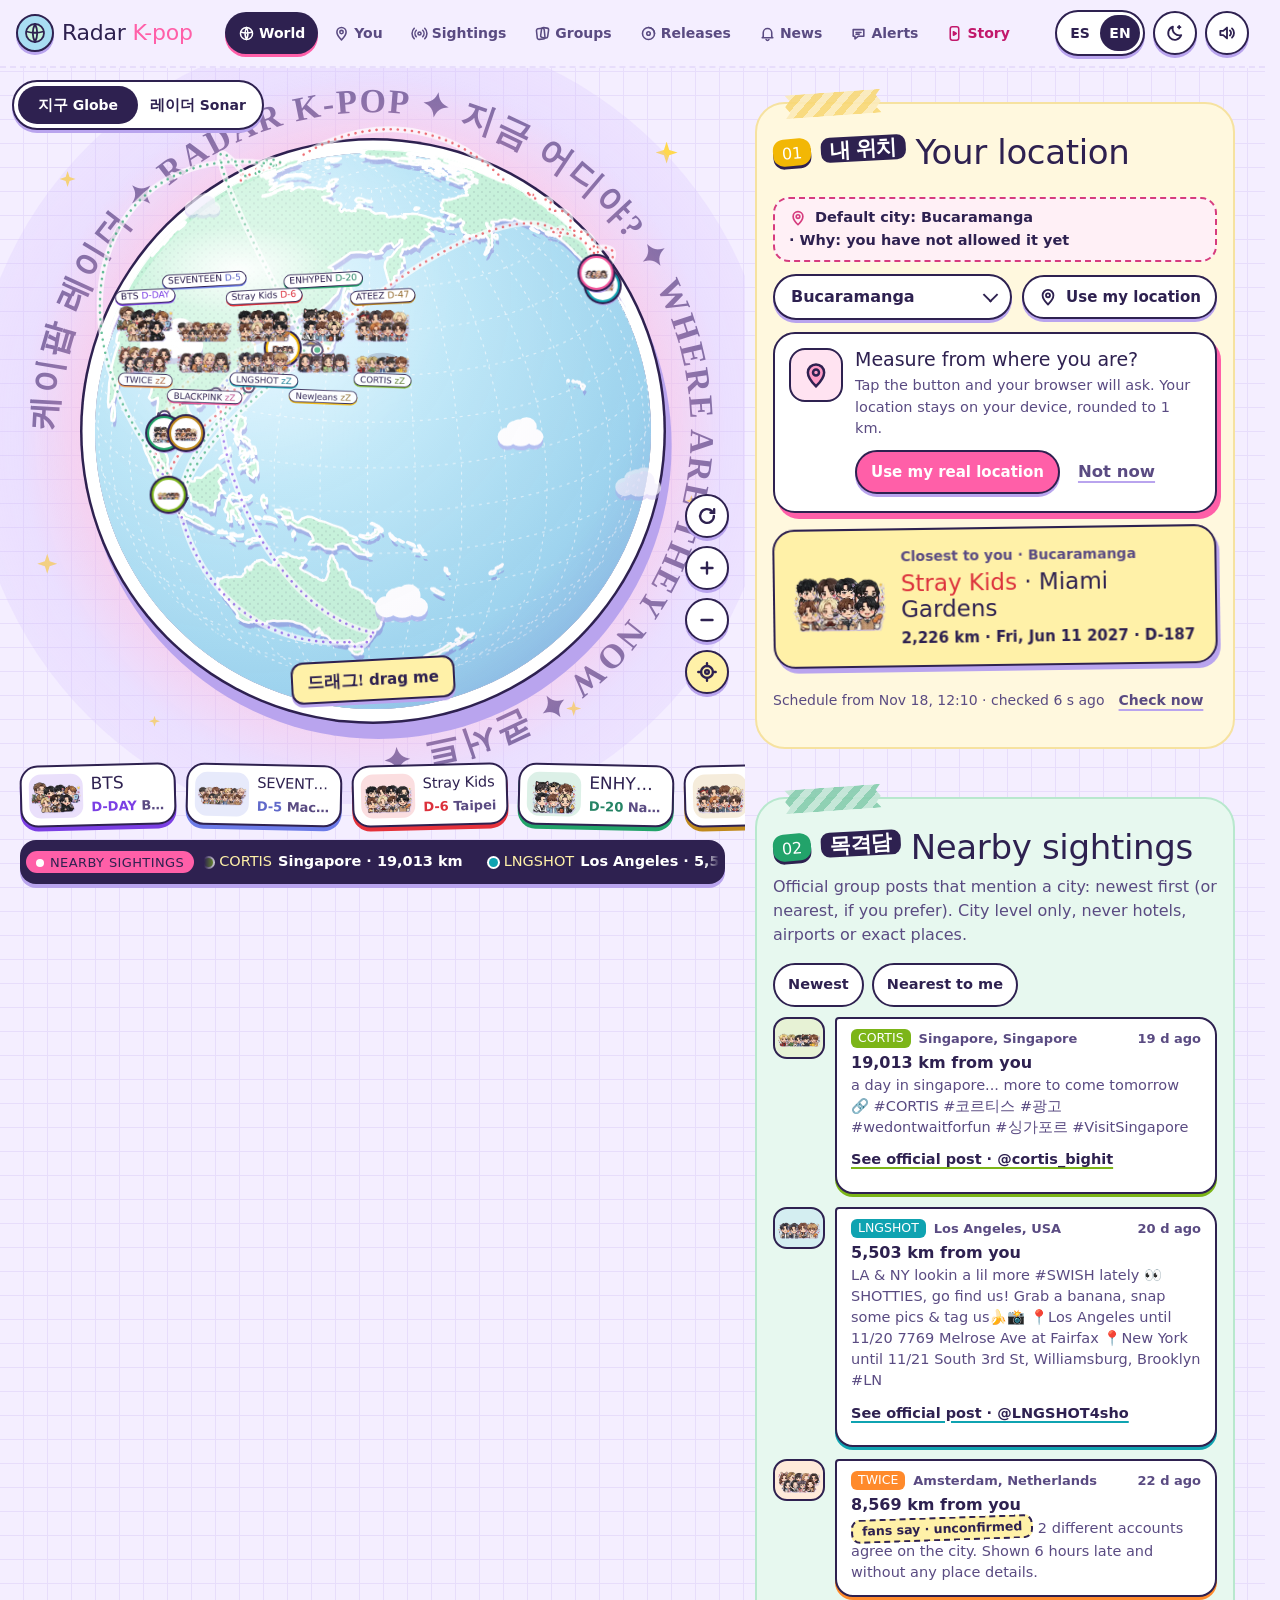
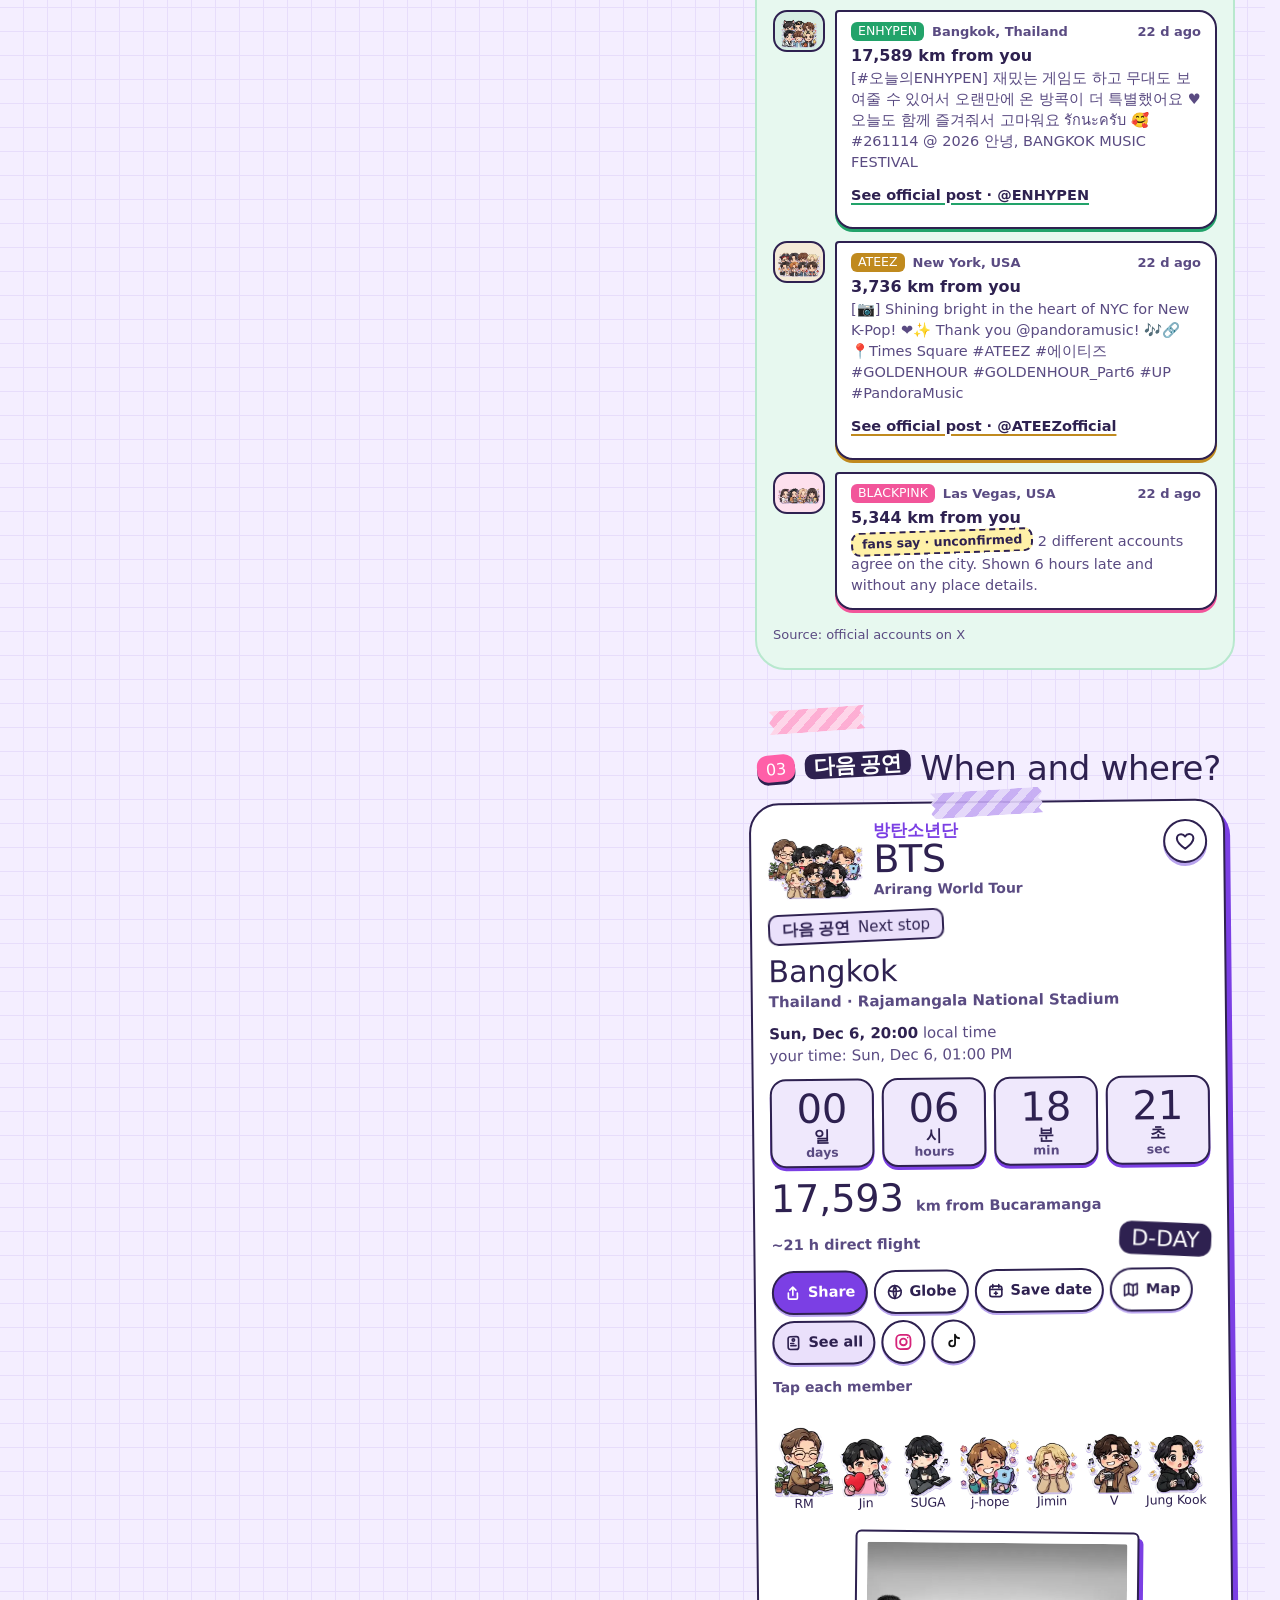
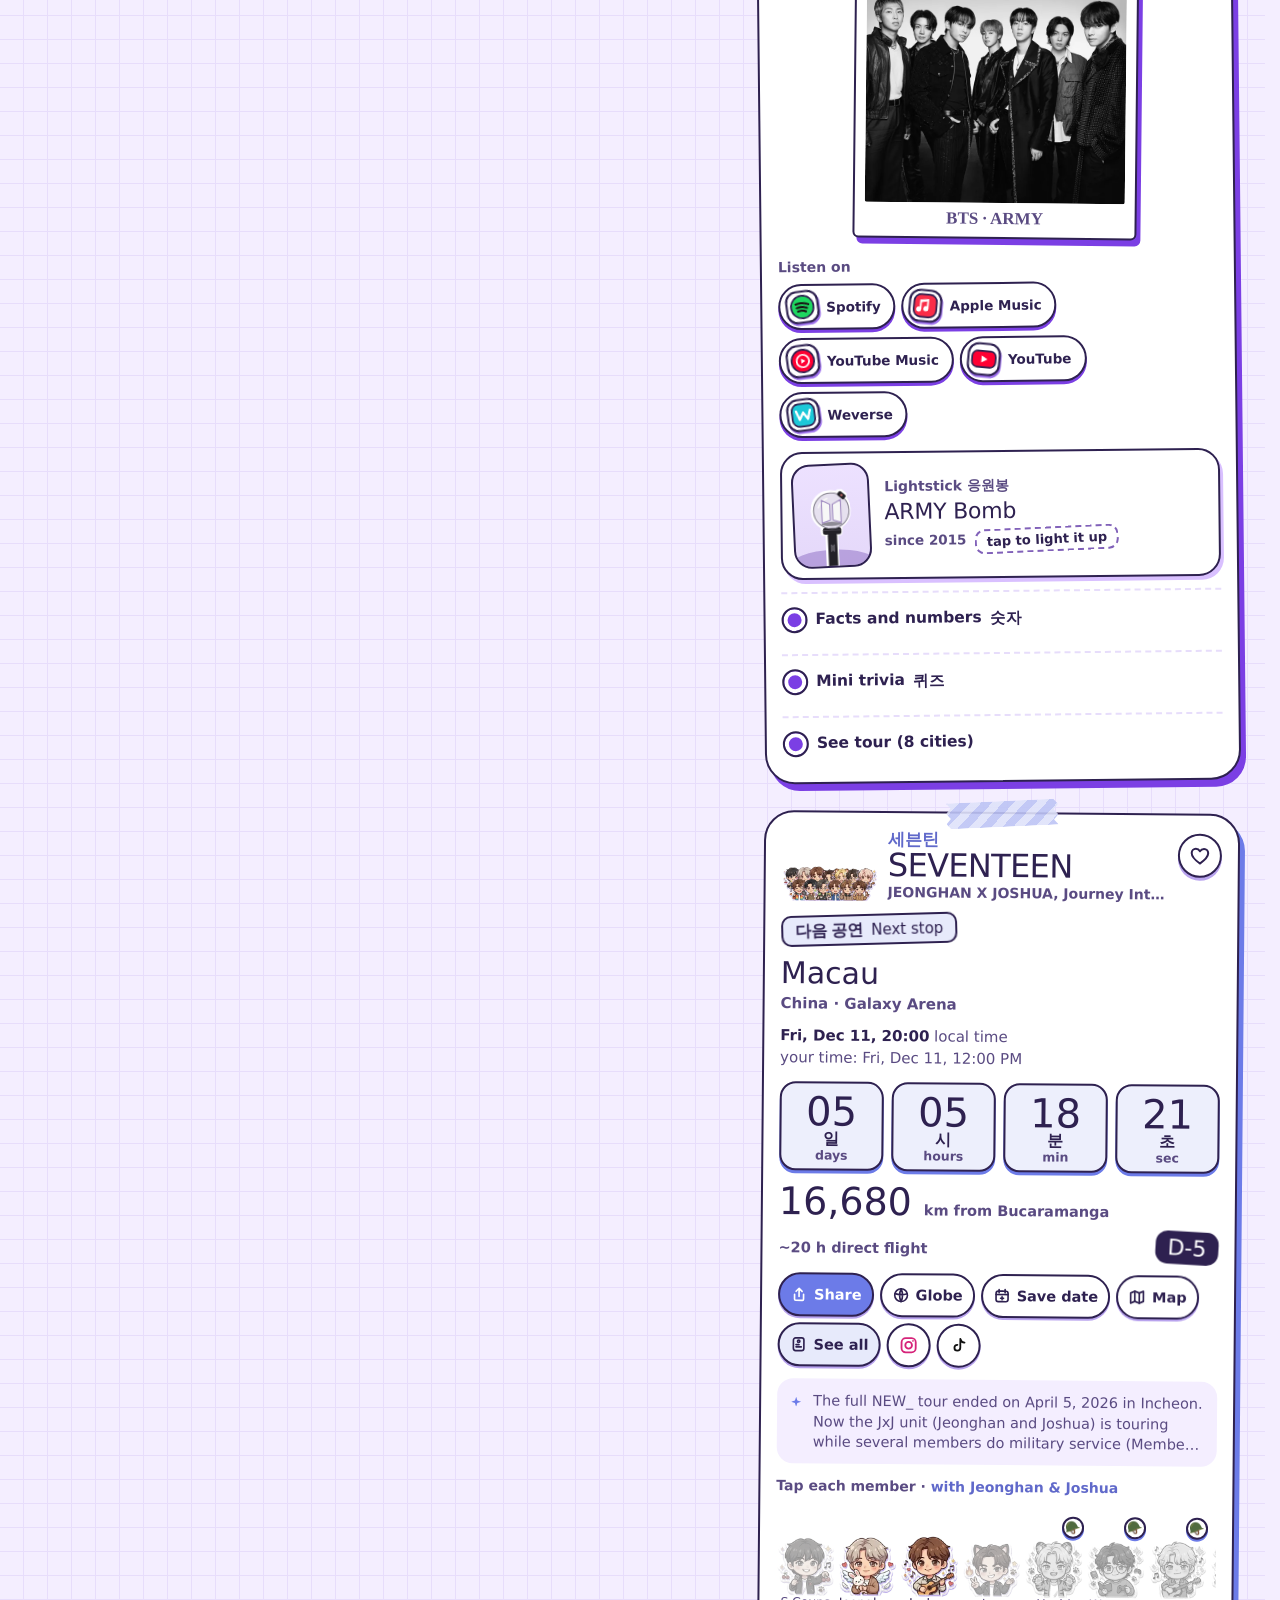
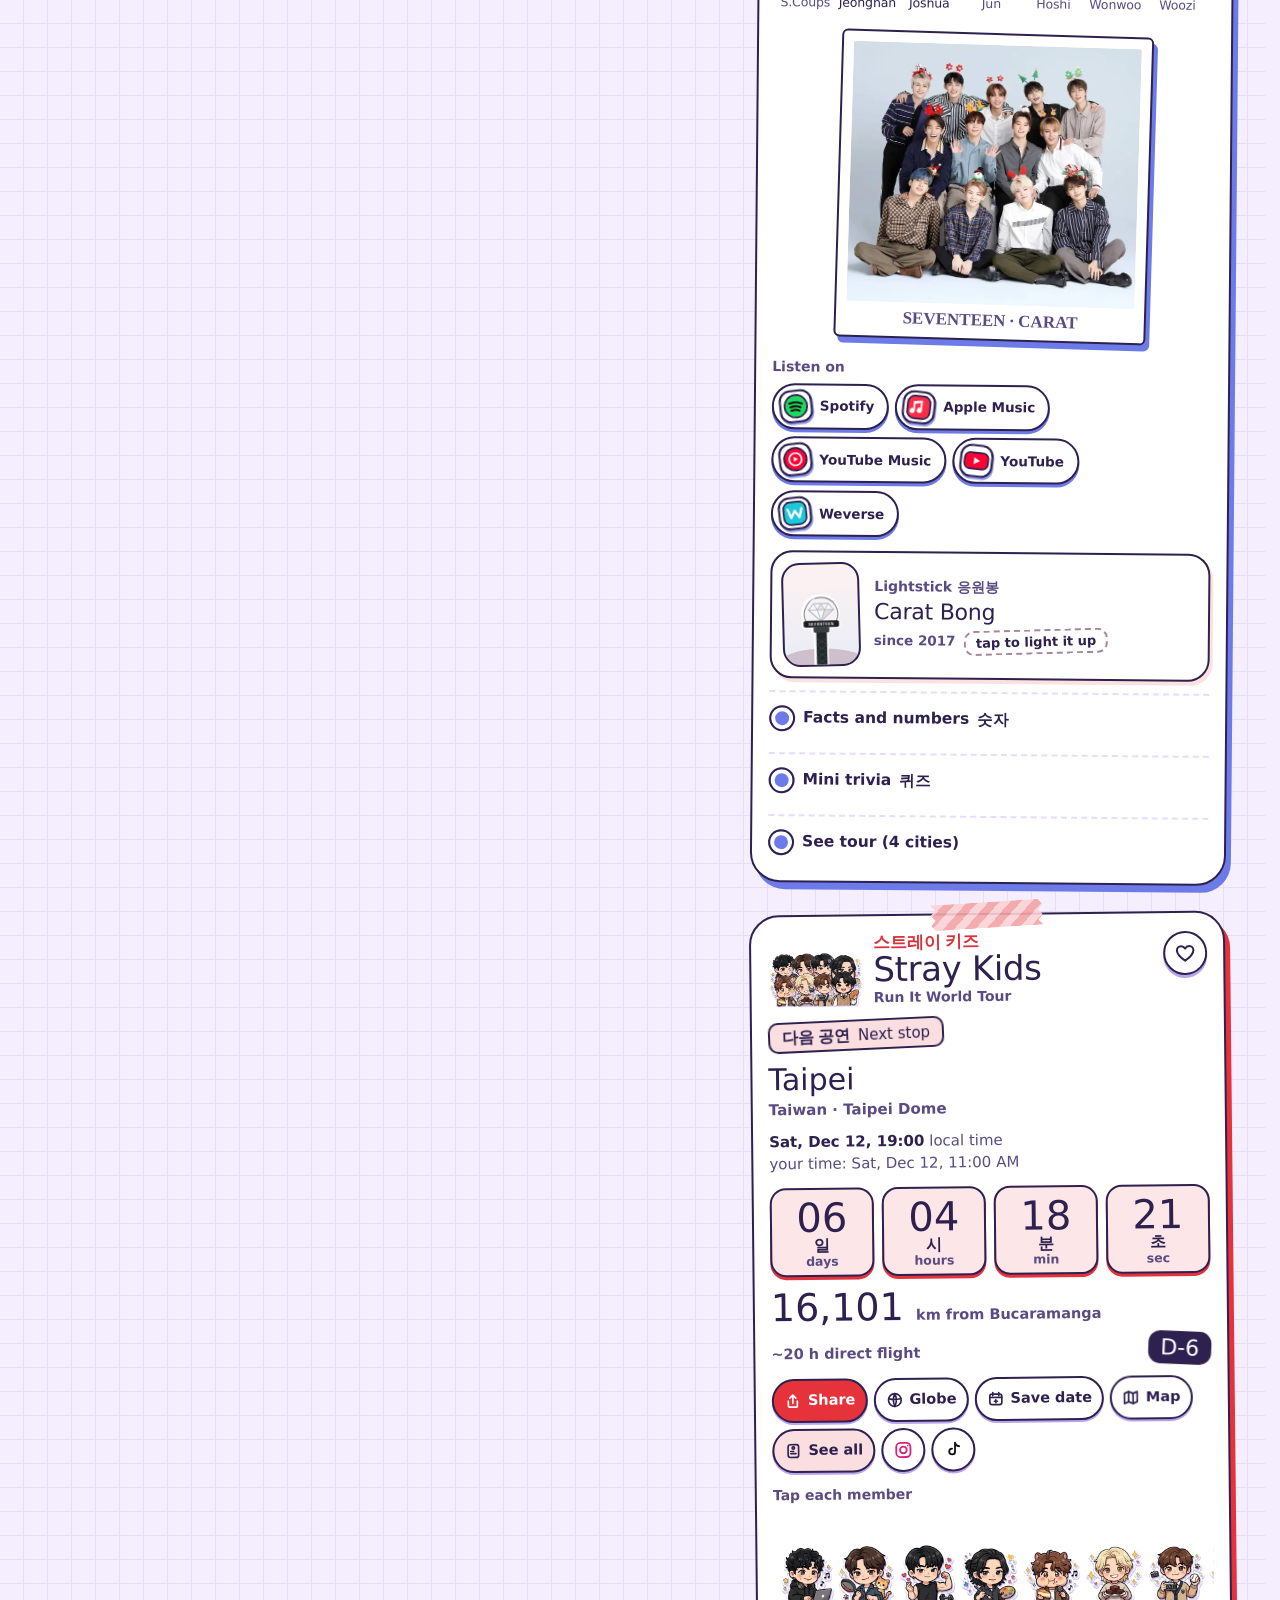
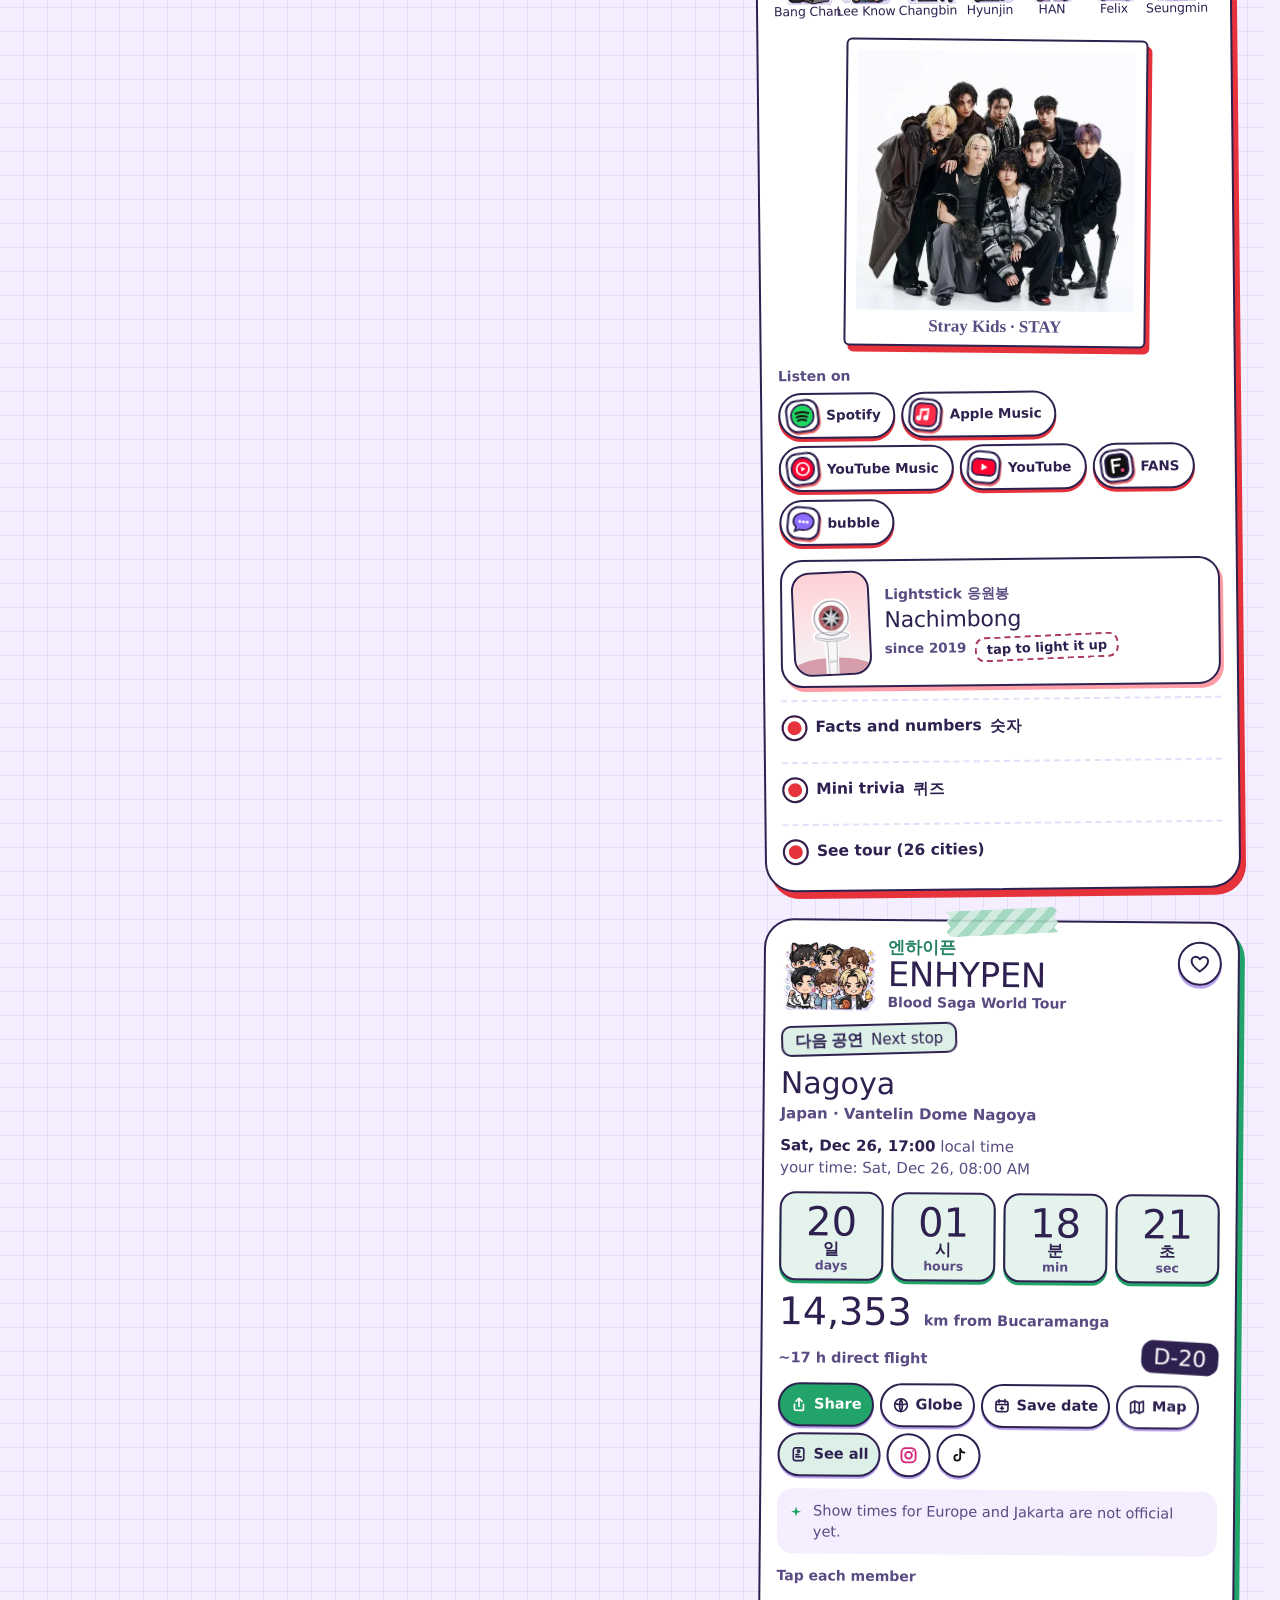
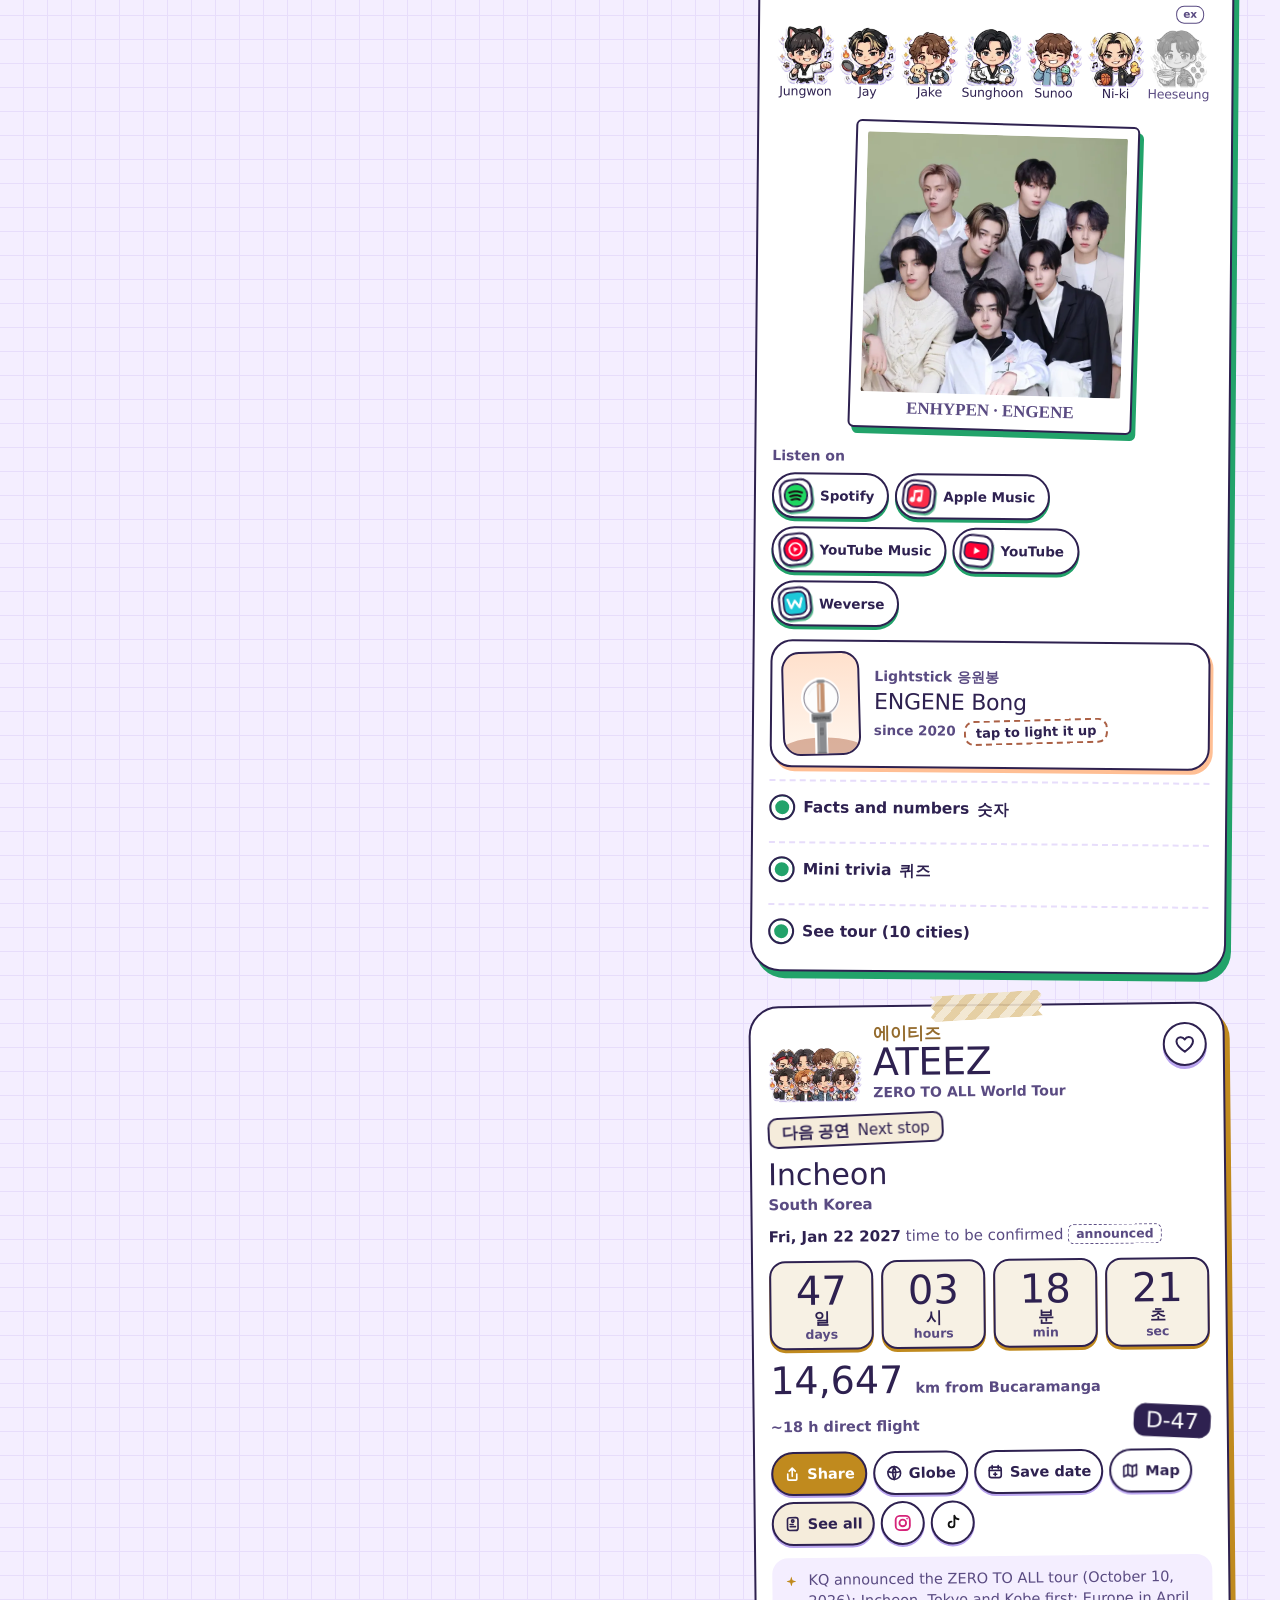
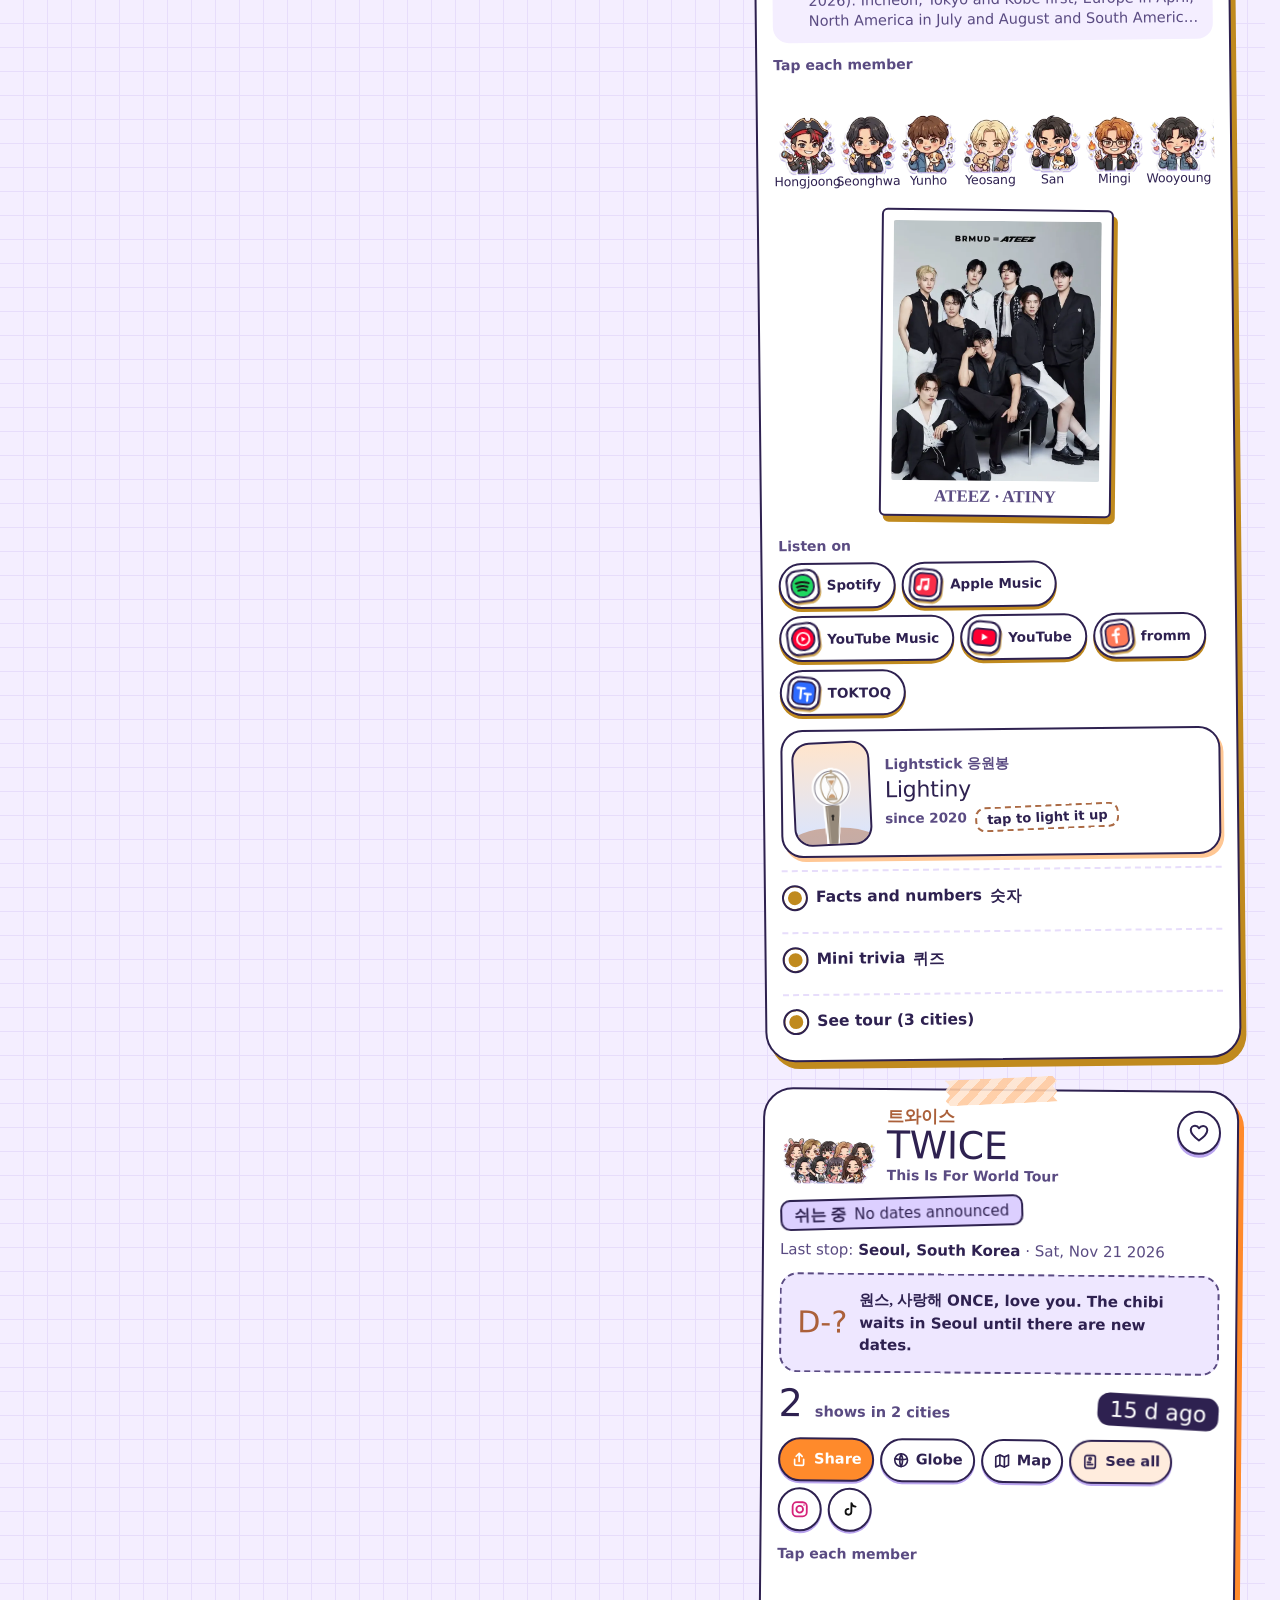
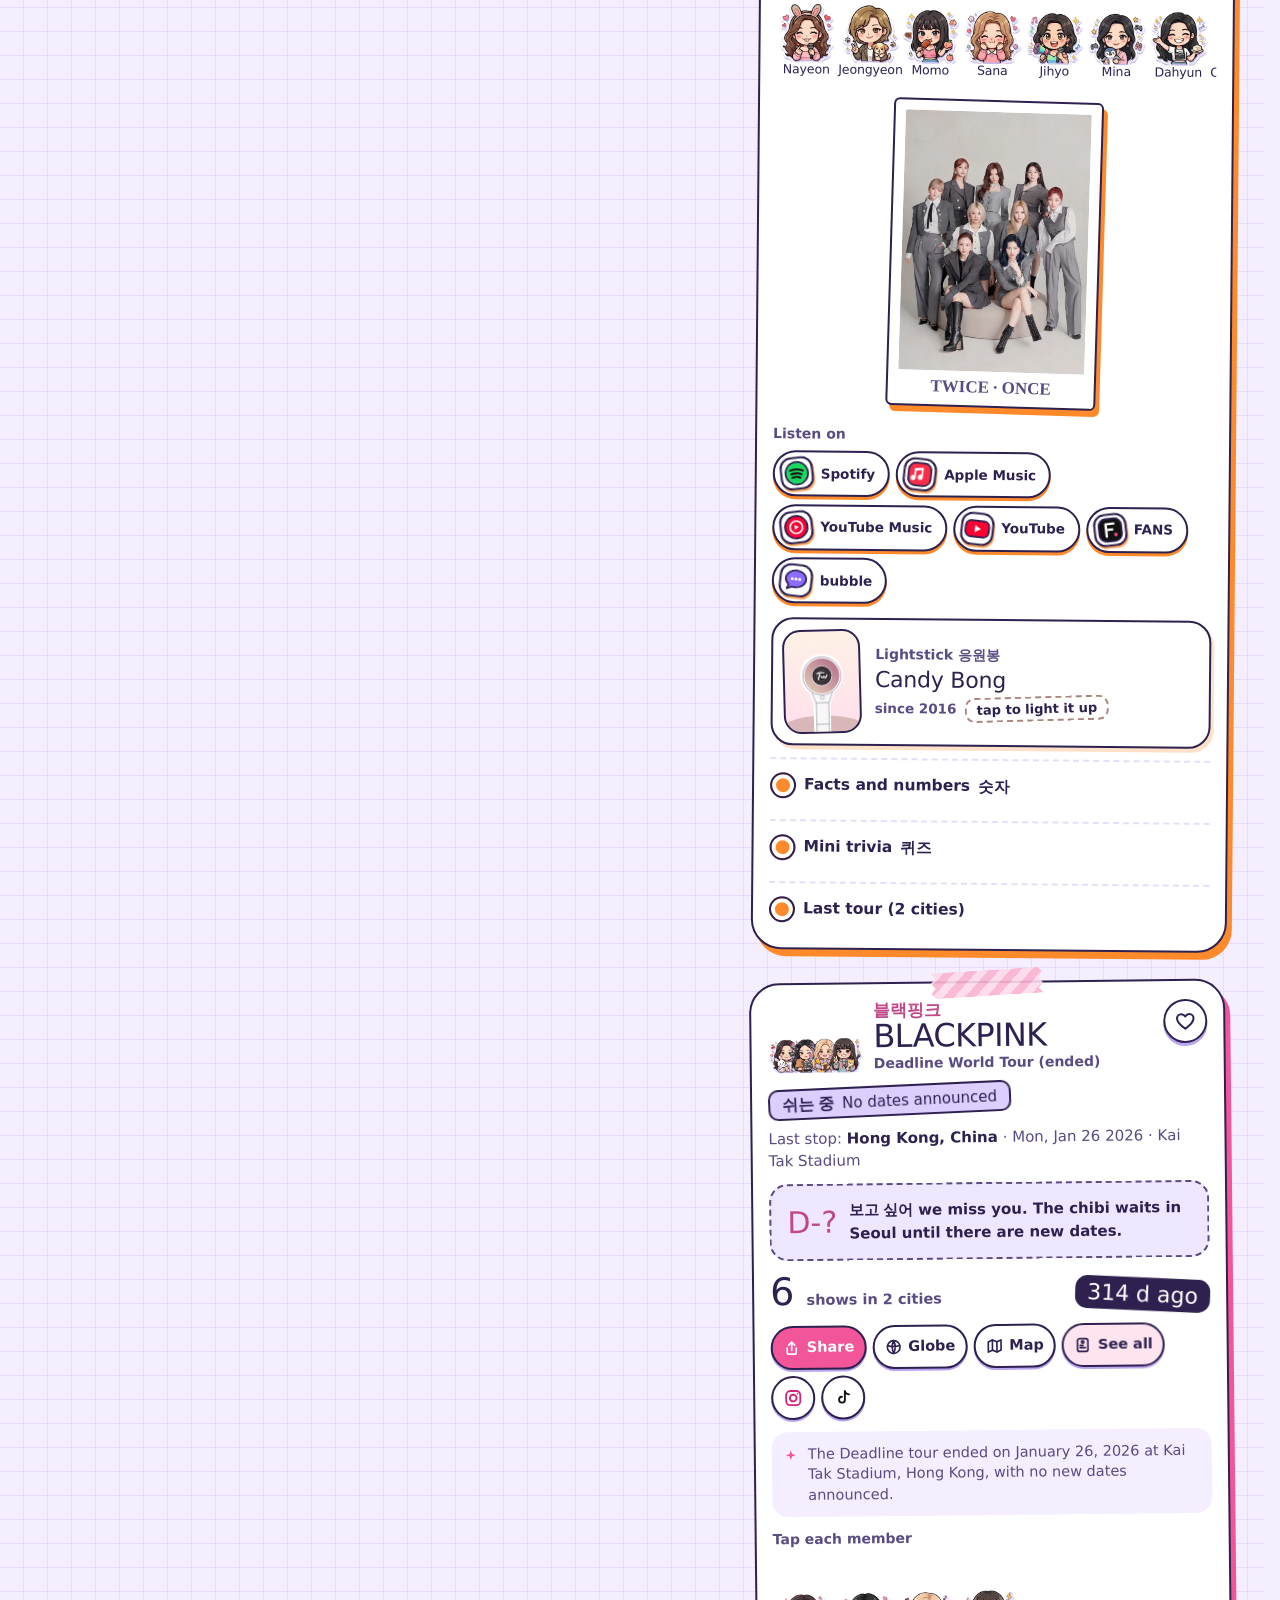
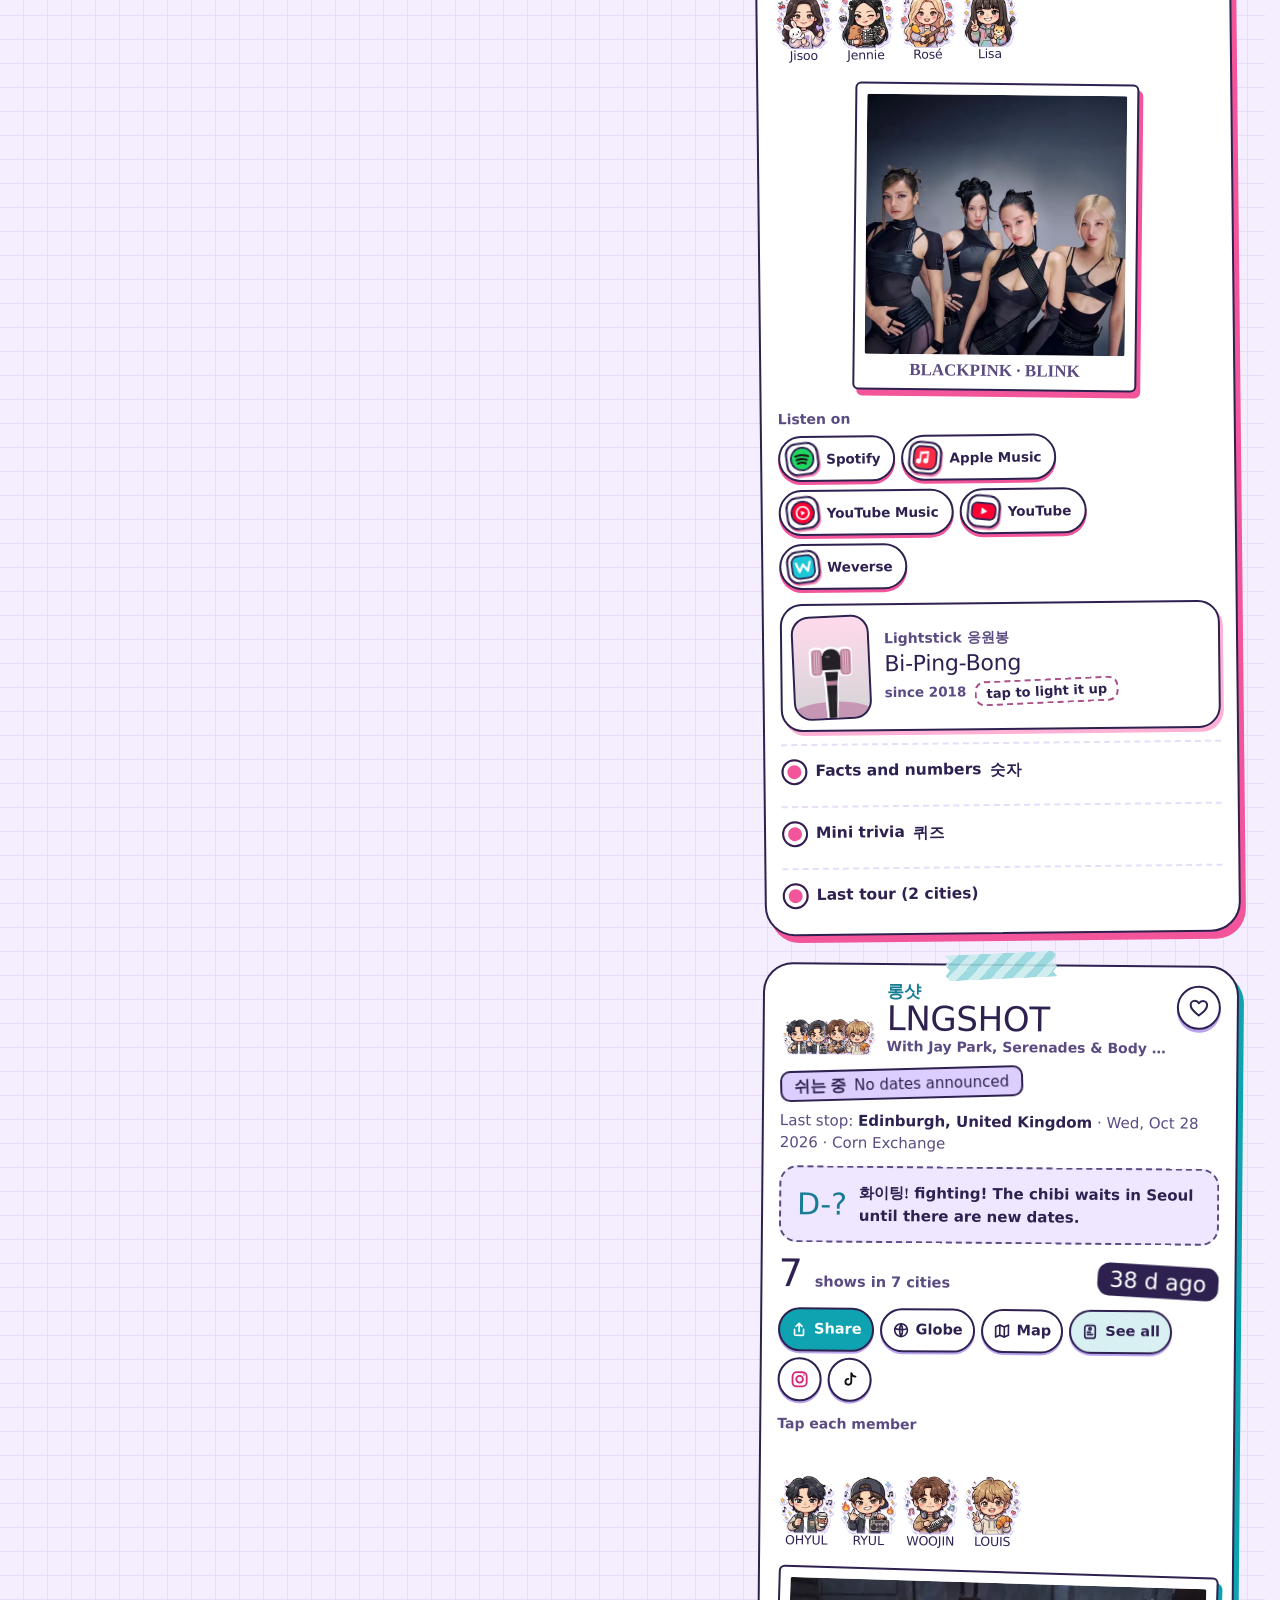
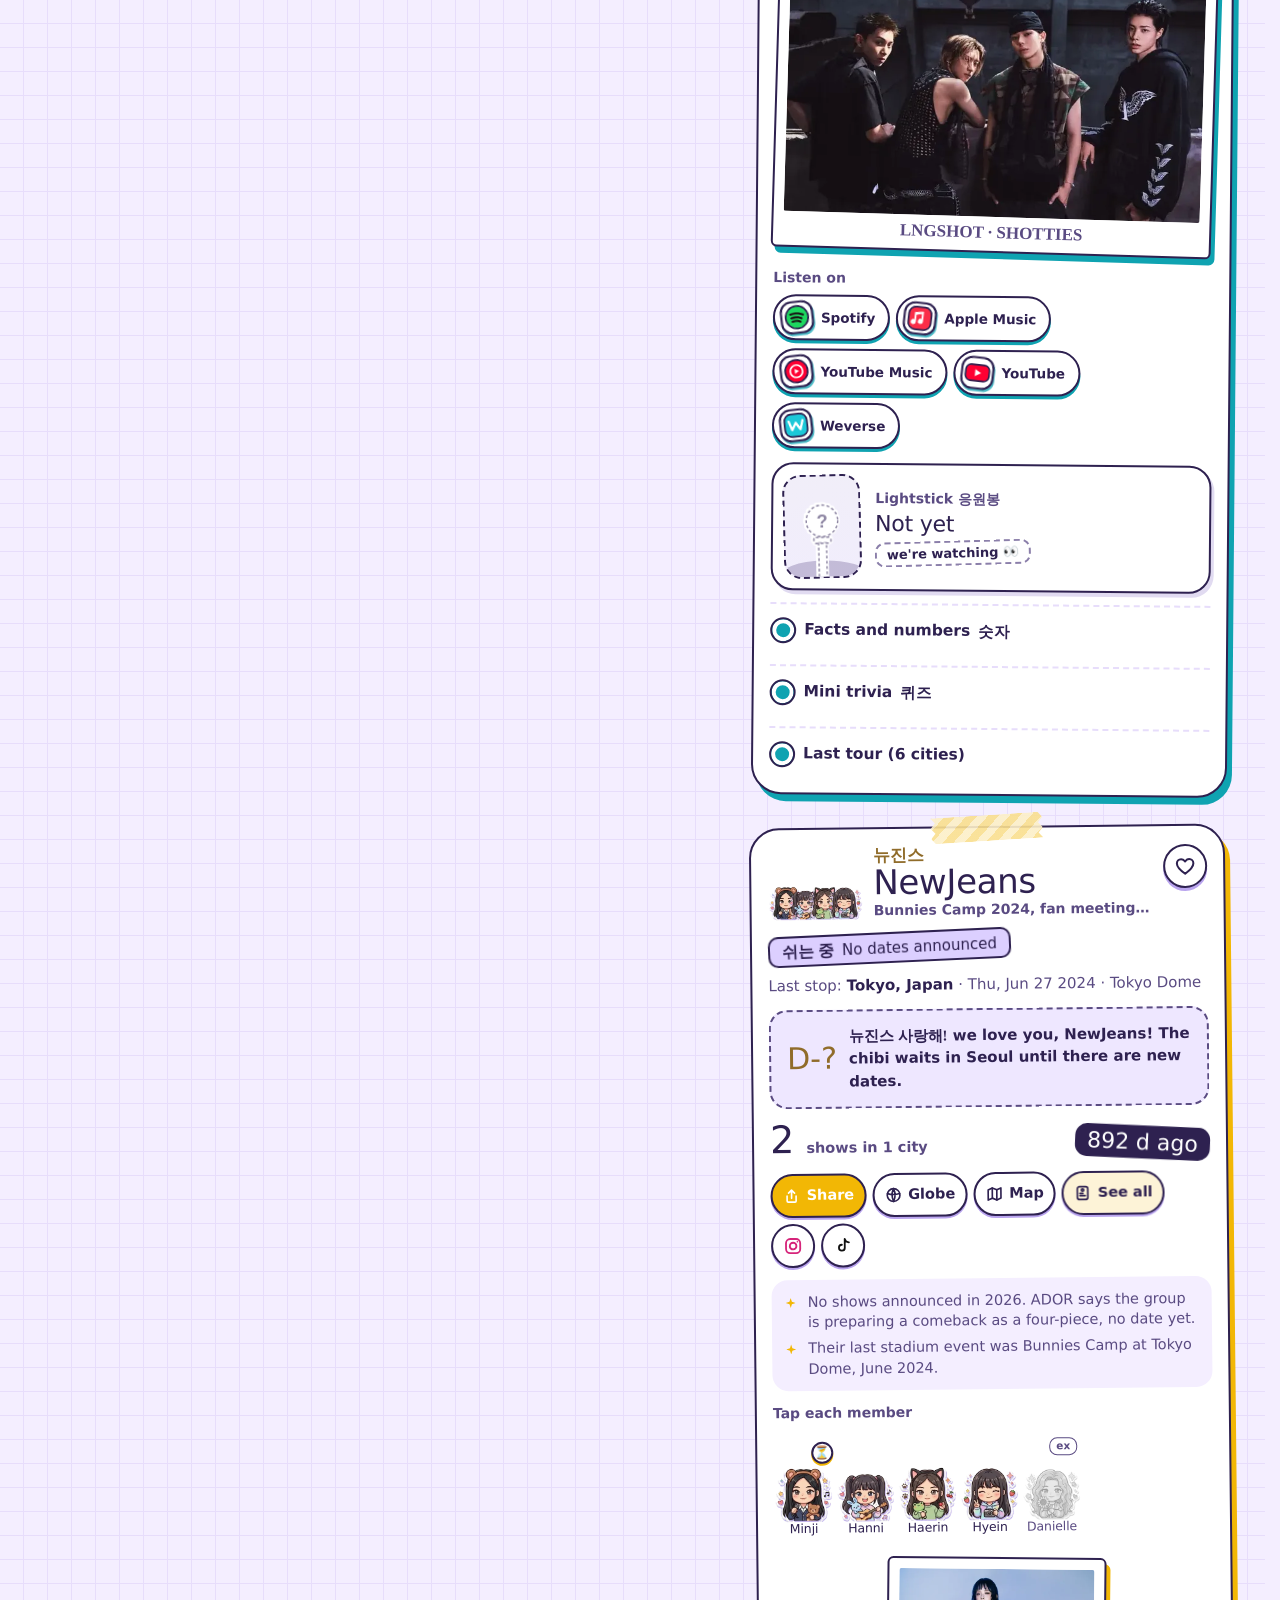
